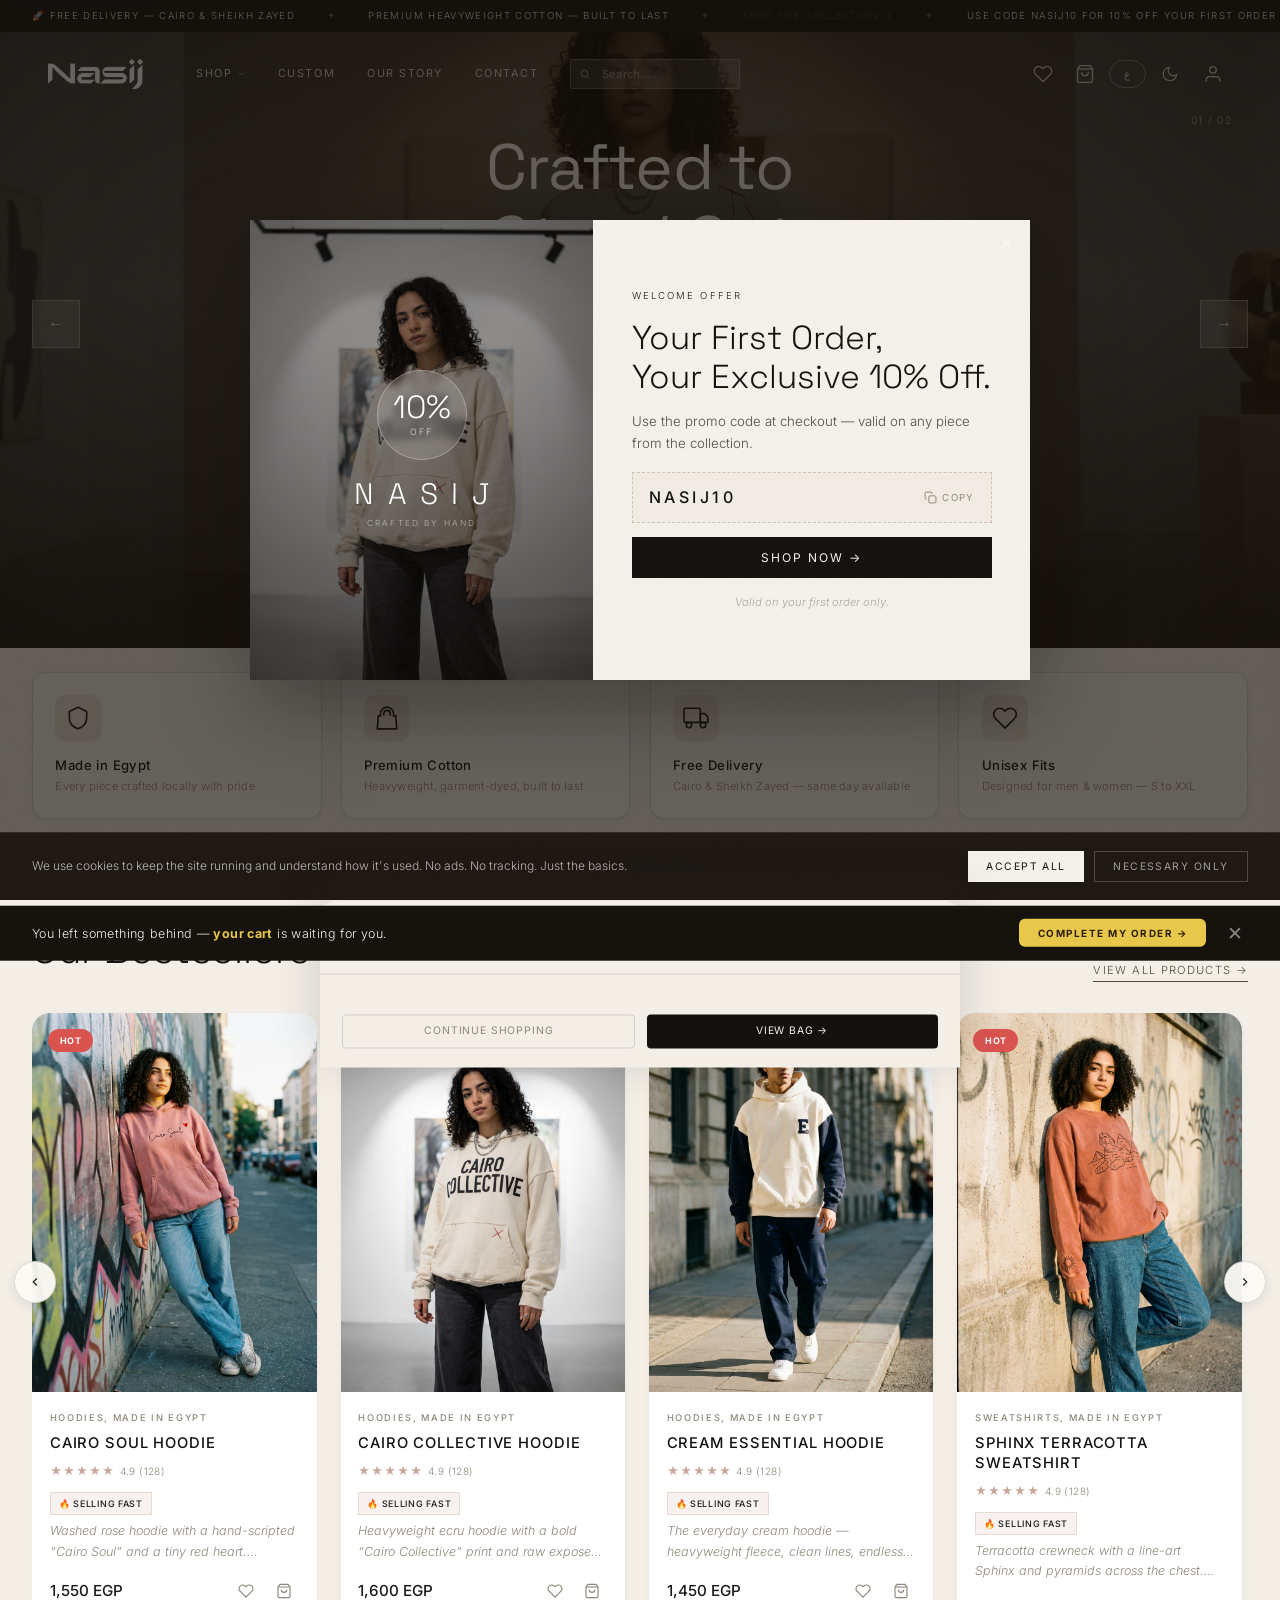
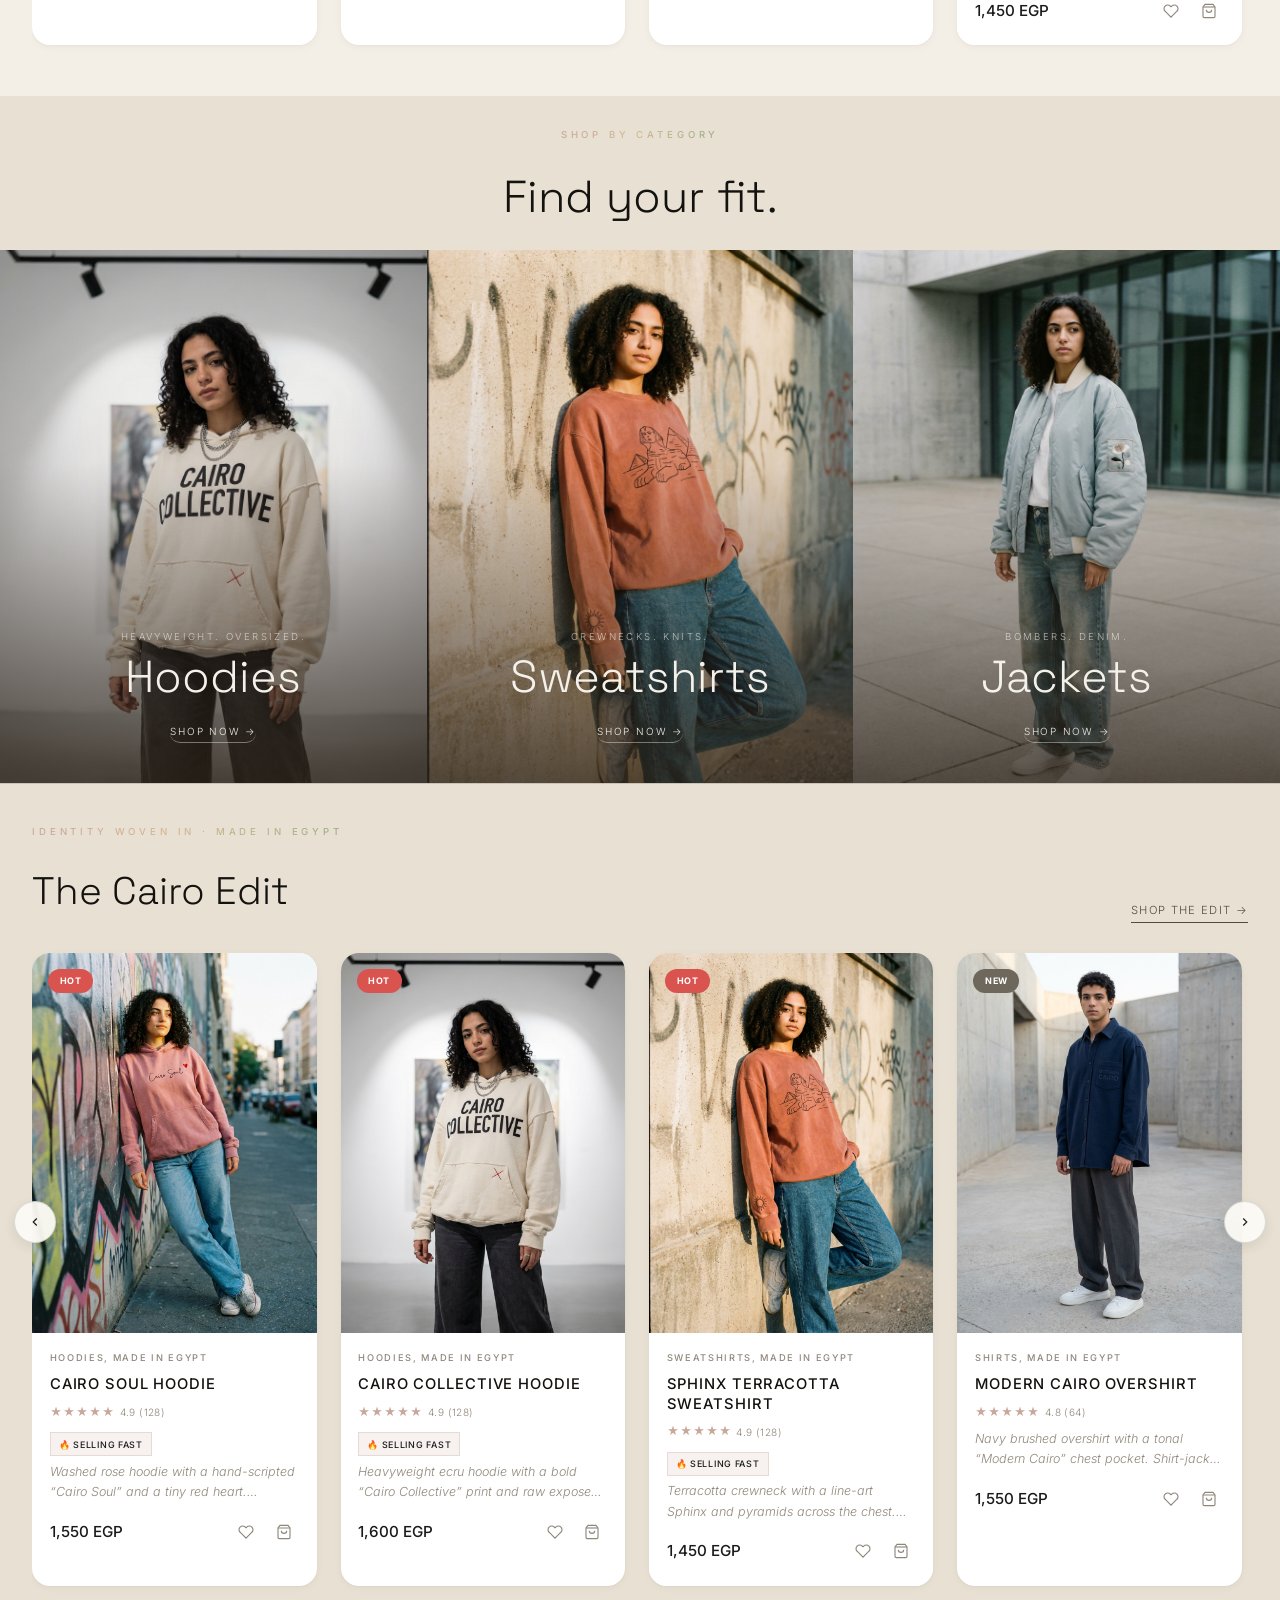
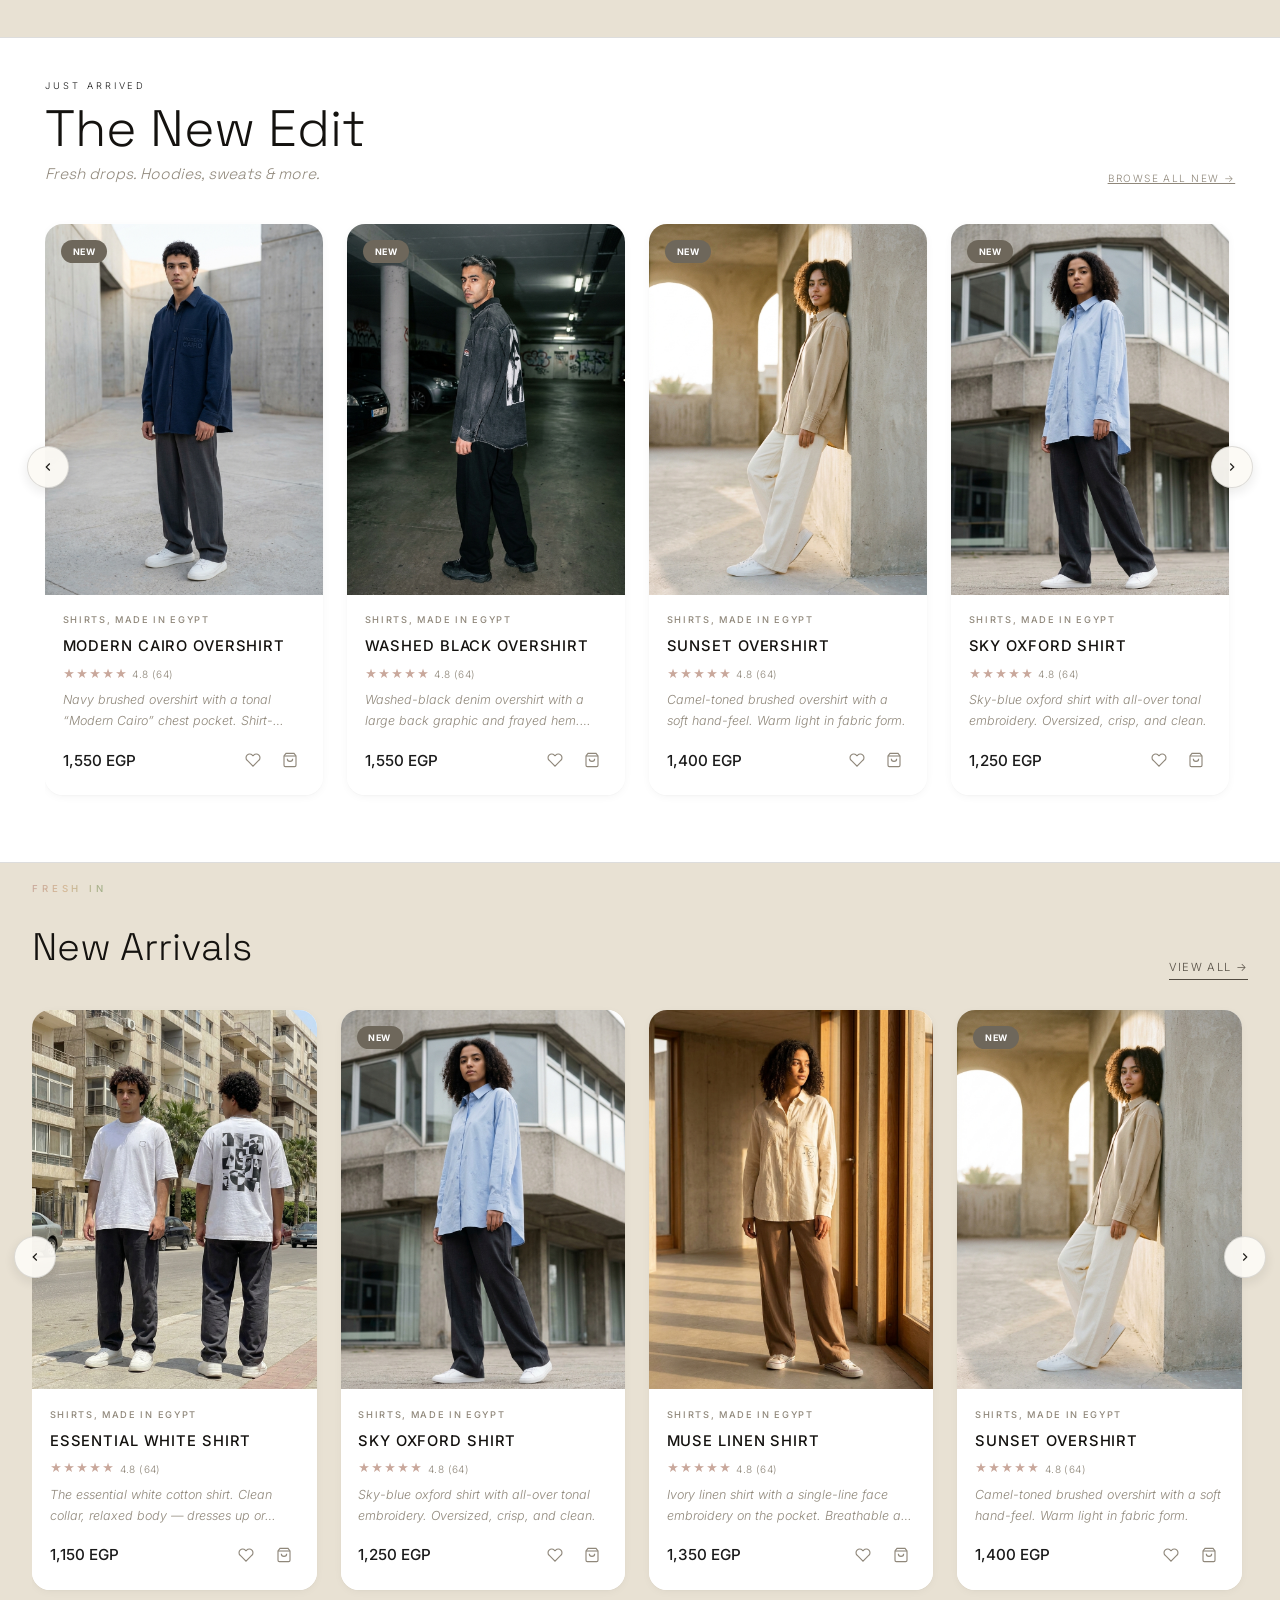
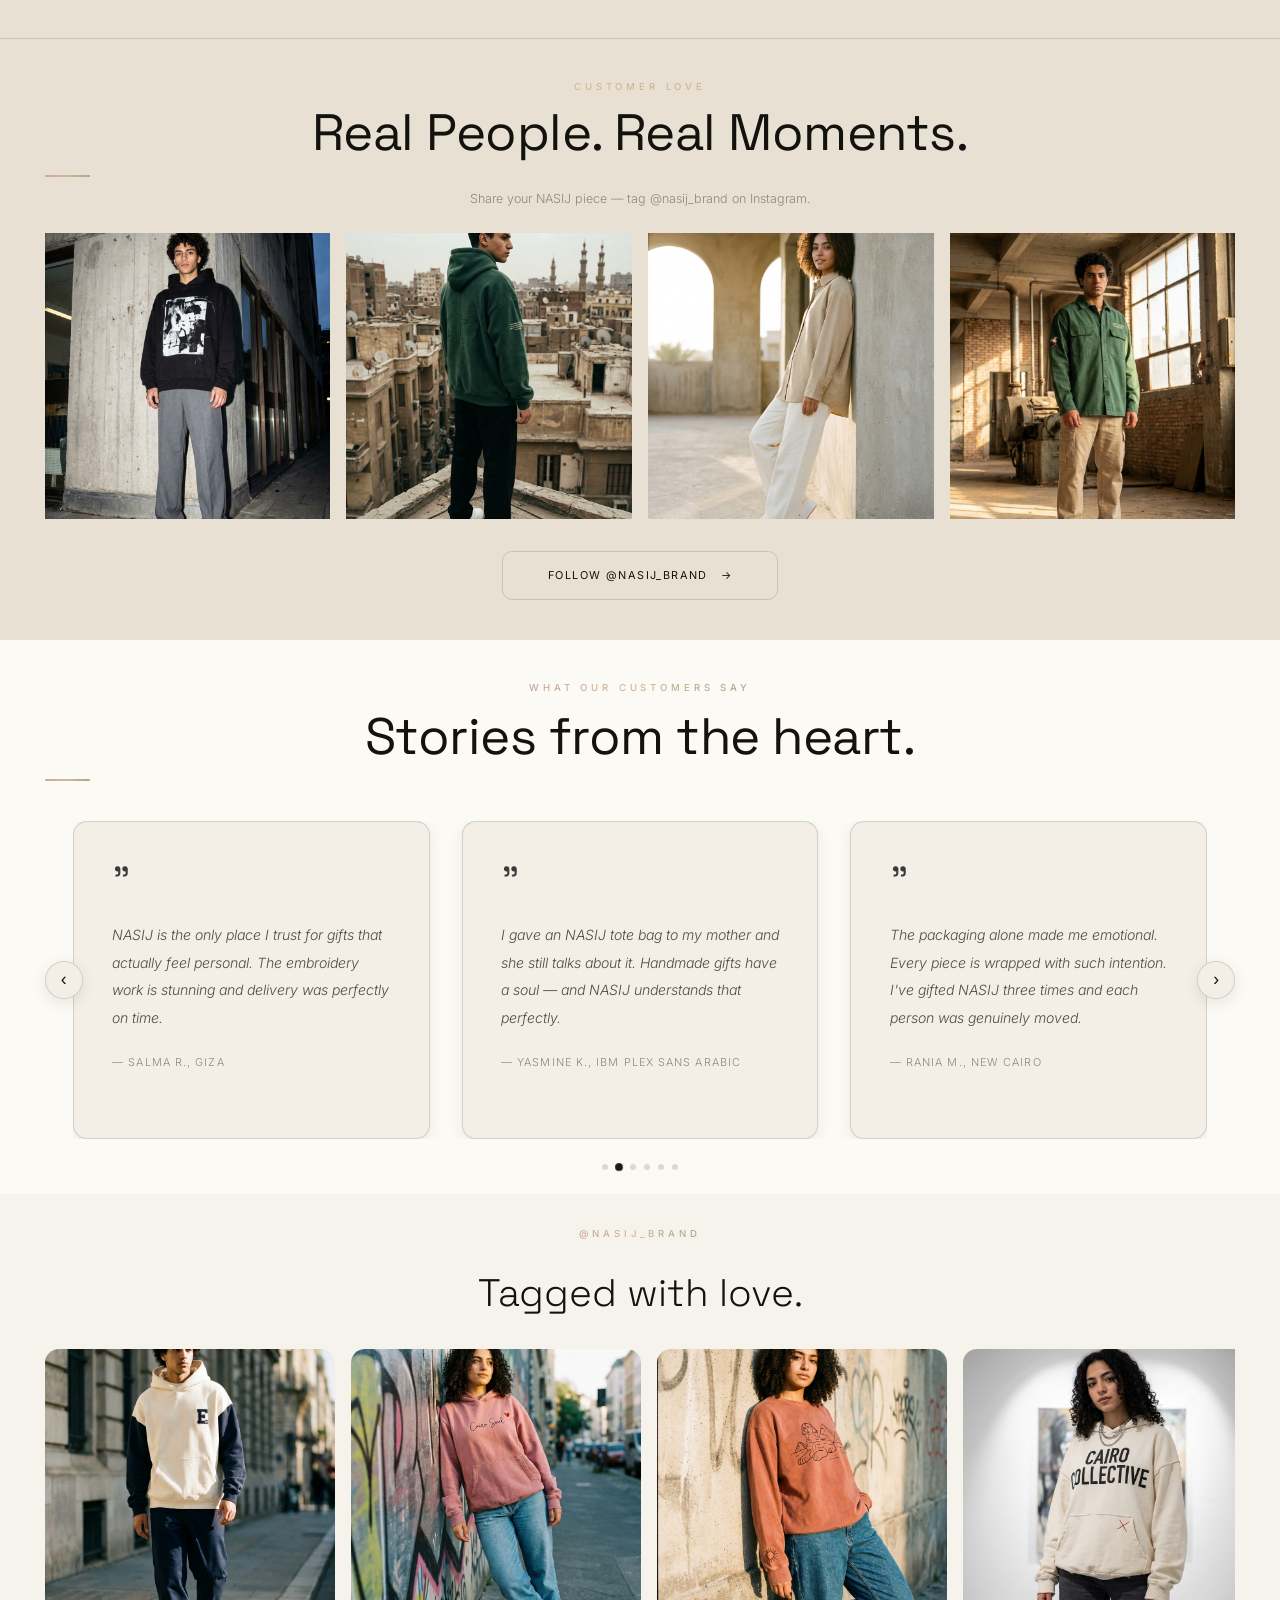
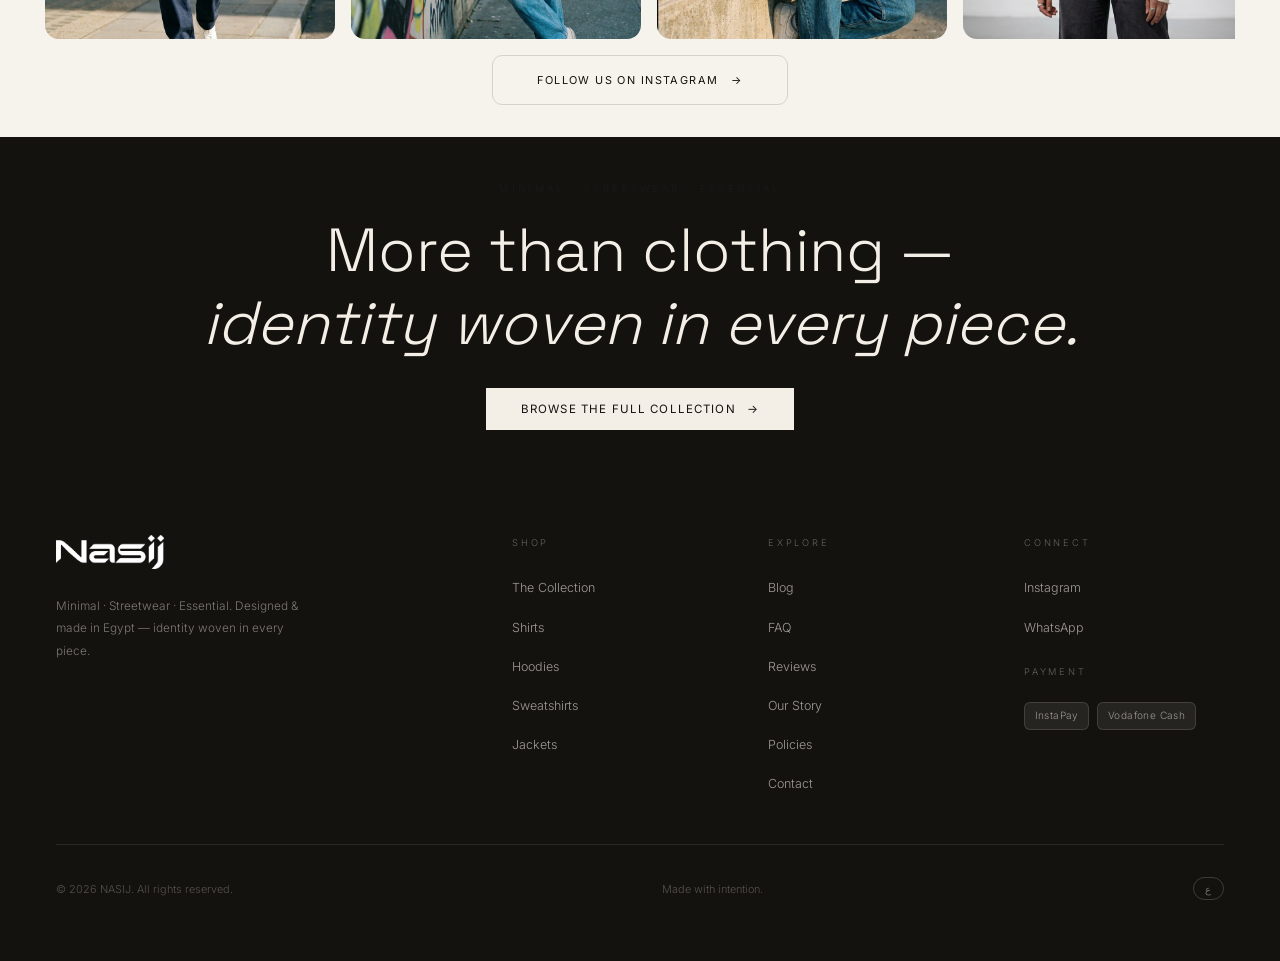
==== index.html @ 3d81c4c8 "Arabic: exhaustive full-site sweep for gender-neutral language Converts every remaining feminine-mar" ====
﻿<!DOCTYPE html>
<html lang="en" dir="ltr" id="htmlRoot">
<head>
  <meta charset="UTF-8">
  <meta name="viewport" content="width=device-width, initial-scale=1.0">
  <title>NASIJ — Egyptian Streetwear | نسيج</title>
  <meta name="description" content="NASIJ (نسيج) — minimal Egyptian streetwear. Hoodies, sweatshirts, jackets & shirts for men and women. Crafted to stand out. Made in Egypt. Identity woven in every piece.">
  <meta name="keywords" content="nasij, نسيج, egyptian streetwear, hoodies egypt, sweatshirts, streetwear egypt, cairo clothing brand, men women clothing egypt, minimal streetwear">
  <meta name="robots" content="index, follow">
  <!-- Open Graph -->
  <meta property="og:type"        content="website">
  <meta property="og:site_name"   content="NASIJ">
  <meta property="og:title"       content="NASIJ — Egyptian Streetwear | نسيج">
  <meta property="og:description" content="Minimal streetwear, woven with an Egyptian soul. Hoodies, sweatshirts & essentials — crafted to stand out. Made in Egypt.">
  <meta property="og:image"       content="https://naseej.eg/images/hero-1.png">
  <meta property="og:image:width"  content="1200">
  <meta property="og:image:height" content="630">
  <meta property="og:url"          content="https://naseej.eg/">
  <!-- Twitter Card -->
  <meta name="twitter:card"        content="summary_large_image">
  <meta name="twitter:site"        content="@nasij_brand">
  <meta name="twitter:title"       content="NASIJ — Egyptian Streetwear | نسيج">
  <meta name="twitter:description" content="Minimal streetwear, woven with an Egyptian soul. Crafted to stand out.">
  <meta name="twitter:image"       content="https://naseej.eg/images/hero-1.png">
  <!-- Favicon -->
  <link rel="icon" href="data:image/svg+xml,<svg xmlns='http://www.w3.org/2000/svg' viewBox='0 0 100 100'><rect width='100' height='100' rx='18' fill='%230E0E0D'/><text x='50' y='72' font-size='62' font-family='Arial,sans-serif' font-weight='700' fill='%23F3EFE7' text-anchor='middle'>N</text></svg>">
  <!-- PWA -->
  <link rel="manifest" href="manifest.json">
  <link rel="apple-touch-icon" href="images/hero-1.png">
  <meta name="mobile-web-app-capable" content="yes">
  <meta name="apple-mobile-web-app-capable" content="yes">
  <meta name="apple-mobile-web-app-status-bar-style" content="black-translucent">
  <meta name="apple-mobile-web-app-title" content="NASIJ">
  <!-- JSON-LD Structured Data -->
  <script type="application/ld+json">
  {
    "@context": "https://schema.org",
    "@graph": [
      {
        "@type": "Organization",
        "name": "NASIJ",
        "url": "https://naseej.eg",
        "logo": "https://naseej.eg/images/logo-en.png",
        "description": "NASIJ (نسيج) — minimal Egyptian streetwear. Hoodies, sweatshirts, jackets and shirts for men and women. Crafted to stand out.",
        "address": { "@type":"PostalAddress", "addressCountry":"EG", "addressLocality":"Cairo" },
        "contactPoint": {
          "@type":"ContactPoint",
          "contactType":"customer service",
          "telephone":"+201228748098",
          "contactOption":"TollFree",
          "availableLanguage":["Arabic","English"],
          "areaServed":"EG"
        },
        "sameAs": ["https://instagram.com/nasij_brand","https://wa.me/201228748098"]
      },
      {
        "@type": "WebSite",
        "name": "NASIJ",
        "url": "https://naseej.eg",
        "potentialAction": { "@type":"SearchAction", "target": { "@type":"EntryPoint", "urlTemplate":"https://naseej.eg/?q={search_term_string}" }, "query-input":"required name=search_term_string" }
      }
    ]
  }
  </script>
  <!-- Hreflang for bilingual SEO -->
  <link rel="alternate" hreflang="en" href="https://naseej.eg/">
  <link rel="alternate" hreflang="ar" href="https://naseej.eg/?lang=ar">
  <link rel="alternate" hreflang="x-default" href="https://naseej.eg/">

  <!-- ═══ ANALYTICS — paste your IDs to activate ═══ -->
  <!-- GA4: Replace G-XXXXXXXXXX with your Measurement ID -->
  <!-- <script async src="https://www.googletagmanager.com/gtag/js?id=G-XXXXXXXXXX"></script>
  <script>window.dataLayer=window.dataLayer||[];function gtag(){dataLayer.push(arguments);}gtag('js',new Date());gtag('config','G-XXXXXXXXXX',{send_page_view:false});</script> -->

  <!-- Microsoft Clarity: Replace XXXXXXXXXX with your Project ID -->
  <!-- <script>(function(c,l,a,r,i,t,y){c[a]=c[a]||function(){(c[a].q=c[a].q||[]).push(arguments)};t=l.createElement(r);t.async=1;t.src="https://www.clarity.ms/tag/"+i;y=l.getElementsByTagName(r)[0];y.parentNode.insertBefore(t,y);})(window,document,"clarity","script","XXXXXXXXXX");</script> -->

  <!-- Facebook Pixel: Replace 000000000000000 with your Pixel ID -->
  <!-- <script>!function(f,b,e,v,n,t,s){if(f.fbq)return;n=f.fbq=function(){n.callMethod?n.callMethod.apply(n,arguments):n.queue.push(arguments)};if(!f._fbq)f._fbq=n;n.push=n;n.loaded=!0;n.version='2.0';n.queue=[];t=b.createElement(e);t.async=!0;t.src=v;s=b.getElementsByTagName(e)[0];s.parentNode.insertBefore(t,s)}(window,document,'script','https://connect.facebook.net/en_US/fbevents.js');fbq('init','000000000000000');fbq('track','PageView');</script> -->
  <!-- ═══════════════════════════════════════════════════════════════ -->

  <!-- Preload LCP hero image (above-the-fold, first slide) -->
  <link rel="preload" as="image" href="images/hero-1.png" fetchpriority="high">
  <link rel="preconnect" href="https://fonts.googleapis.com">
  <link rel="preconnect" href="https://fonts.gstatic.com" crossorigin>
  <link rel="preload" as="style" href="https://fonts.googleapis.com/css2?family=Space+Grotesk:wght@400;500;600;700&family=Inter:wght@300;400;500;600&family=IBM+Plex+Sans+Arabic:wght@300;400;500;600;700&display=swap">
  <link href="https://fonts.googleapis.com/css2?family=Space+Grotesk:wght@400;500;600;700&family=Inter:wght@300;400;500;600&family=IBM+Plex+Sans+Arabic:wght@300;400;500;600;700&display=swap" rel="stylesheet">
  <!-- Fallback for browsers that don't support font-display:swap -->
  <noscript>
    <link href="https://fonts.googleapis.com/css2?family=Space+Grotesk:wght@400;500&family=Inter:wght@300;400&family=IBM+Plex+Sans+Arabic:wght@300;400&display=swap" rel="stylesheet">
  </noscript>
  <style>
  /* ── NASIJ brand wordmark → real logo images (lang + theme aware) ── */
  .nav-logo,.mob-nav-brand,.ft-logo,.ldr-wordmark,.auth-logo{
    text-indent:-9999px!important;overflow:hidden!important;white-space:nowrap!important;
    background-repeat:no-repeat!important;background-size:contain!important;display:inline-block!important;cursor:pointer;
  }
  /* transparent nav over the dark hero → white logo */
  .nav-logo{width:108px!important;height:30px!important;background-image:url('images/logo-en-white.png')!important;background-position:left center!important;}
  [dir=rtl] .nav-logo{background-image:url('images/logo-ar-white.png')!important;background-position:right center!important;}
  /* opaque / scrolled nav → theme-based logo */
  .nav.scrolled .nav-logo,.nav.nav-opaque .nav-logo{background-image:url('images/logo-en.png')!important;}
  [dir=rtl] .nav.scrolled .nav-logo,[dir=rtl] .nav.nav-opaque .nav-logo{background-image:url('images/logo-ar.png')!important;}
  [data-theme=dark] .nav.scrolled .nav-logo,[data-theme=dark] .nav.nav-opaque .nav-logo{background-image:url('images/logo-en-white.png')!important;}
  [data-theme=dark][dir=rtl] .nav.scrolled .nav-logo,[data-theme=dark][dir=rtl] .nav.nav-opaque .nav-logo{background-image:url('images/logo-ar-white.png')!important;}
  .mob-nav-brand{width:96px!important;height:26px!important;background-image:url('images/logo-en.png')!important;background-position:left center!important;}
  [dir=rtl] .mob-nav-brand{background-image:url('images/logo-ar.png')!important;background-position:right center!important;}
  [data-theme=dark] .mob-nav-brand{background-image:url('images/logo-en-white.png')!important;}
  [data-theme=dark][dir=rtl] .mob-nav-brand{background-image:url('images/logo-ar-white.png')!important;}
  /* footer sits on a dark ground → always the white logo */
  .ft-logo{width:132px!important;height:34px!important;background-image:url('images/logo-en-white.png')!important;background-position:left center!important;margin-bottom:1.1rem!important;letter-spacing:normal!important;}
  [dir=rtl] .ft-logo{background-image:url('images/logo-ar-white.png')!important;background-position:right center!important;}
  /* loader sits on a dark ground (#16130F) in every theme → always the white logo */
  .ldr-wordmark{width:190px!important;height:48px!important;background-image:url('images/logo-en-white.png')!important;background-position:center!important;margin:0 auto!important;}
  [dir=rtl] .ldr-wordmark{background-image:url('images/logo-ar-white.png')!important;}
  .auth-logo{width:156px!important;height:40px!important;background-image:url('images/logo-en.png')!important;background-position:center!important;margin:0 auto 1.3rem!important;}
  [dir=rtl] .auth-logo{background-image:url('images/logo-ar.png')!important;}
  [data-theme=dark] .auth-logo{background-image:url('images/logo-en-white.png')!important;}
  /* ── SIZE SELECTOR ── */
  .pd-size-block{margin:1.2rem 0 .2rem;}
  .pd-size-head{display:flex;align-items:center;justify-content:space-between;margin-bottom:.6rem;}
  .pd-size-lbl{font-family:var(--fb);font-size:.64rem;letter-spacing:.18em;text-transform:uppercase;color:var(--ink-m);}
  .pd-size-guide{font-size:.62rem;letter-spacing:.04em;color:var(--ink-s);text-decoration:underline;cursor:pointer;}
  .pd-size-guide:hover{color:var(--ink);}
  .pd-size-row{display:flex;flex-wrap:wrap;gap:.5rem;}
  .pd-size-pill{min-width:44px;padding:.6rem .5rem;font-family:var(--fb);font-size:.8rem;font-weight:500;letter-spacing:.05em;
    background:transparent;color:var(--ink);border:1px solid var(--border);border-radius:2px;cursor:pointer;transition:all .18s;}
  .pd-size-pill:hover{border-color:var(--ink);}
  .pd-size-pill.active{background:var(--ink);color:var(--cream);border-color:var(--ink);}
  [data-theme=dark] .pd-size-pill.active{background:var(--ink);color:var(--bg);}
  .c-item-size{font-size:.72rem;color:var(--ink-m);margin:.15rem 0 .35rem;display:flex;align-items:center;gap:.4rem;}
  .c-item-meta{font-size:.72rem;color:var(--ink-m);margin:.1rem 0;}
  .c-item-meta b{color:var(--ink);font-weight:600;}
  .c-size-sel{font-family:var(--fb);font-size:.72rem;padding:.15rem 1.3rem .15rem .4rem;border:1px solid var(--border);border-radius:2px;background:var(--bg-elev);color:var(--ink);cursor:pointer;}
  </style>

  <style>
    /* ── LOADING SCREEN ─────────────────────────────────────────── */
    #axia-loader {
      position: fixed; inset: 0; z-index: 99999;
      background: #16130F;
      display: flex; flex-direction: column;
      align-items: center; justify-content: center;
      gap: 2rem;
      transition: opacity .55s ease, visibility .55s ease;
    }
    #axia-loader.fade-out { opacity: 0; visibility: hidden; }
    .ldr-wordmark {
      font-family: 'Space Grotesk', 'Times New Roman', serif;
      font-size: clamp(2.8rem, 8vw, 5rem);
      font-weight: 300; letter-spacing: .55em;
      color: #F4F1EA; text-indent: .55em;
      opacity: 0; transform: translateY(12px);
      animation: ldrFadeUp .7s ease .1s forwards;
    }
    .ldr-tagline {
      font-family: 'Inter', 'Helvetica Neue', sans-serif;
      font-size: clamp(.6rem, 1.4vw, .72rem);
      letter-spacing: .28em; text-transform: uppercase;
      color: rgba(250,247,242,.32);
      opacity: 0;
      animation: ldrFadeUp .7s ease .5s forwards;
    }
    .ldr-bar-wrap {
      width: min(200px, 44vw); height: 1px;
      background: rgba(250,247,242,.1);
      overflow: hidden;
      opacity: 0;
      animation: ldrFadeUp .5s ease .65s forwards;
    }
    .ldr-bar {
      height: 100%; width: 0%;
      background: linear-gradient(to right, #C9A89C, #9CAF88);
      animation: ldrFill 1.4s cubic-bezier(.4,0,.2,1) .75s forwards;
    }
    .ldr-chic {
      font-family: 'Space Grotesk', 'Times New Roman', serif;
      font-size: clamp(.9rem, 2vw, 1.1rem);
      font-weight: 300;
      font-style: italic;
      letter-spacing: .06em;
      color: rgba(250,247,242,.5);
      opacity: 0;
      margin-top: .4rem;
      animation: ldrFadeUp .9s ease 1.6s forwards;
    }
    @keyframes ldrFadeUp {
      to { opacity: 1; transform: none; }
    }
    @keyframes ldrFill {
      to { width: 100%; }
    }

    :root {
      --cream:    #F3EFE7;
      --beige:    #E8E1D3;
      --beige-d:  #D8CEBB;
      --sage:     #6E675B;
      --sage-l:   #9A9184;
      --rose:     #1A1A1A;
      --rose-l:   #3A3A3A;
      --ink:      #14120F;
      --ink-m:    #524B41;
      --ink-s:    #8F877A;
      --border:   rgba(20,18,15,0.14);
      /* Surface-level tokens (theme-aware) */
      --bg:           #F6F3EC;   /* page background */
      --bg-elev:      #FCFAF5;   /* elevated surfaces (card body, drawers, modals) */
      --bg-soft:      #ECE6DB;   /* card image background */
      --text:         #14120F;
      --text-soft:    #524B41;
      --text-muted:   #8F877A;
      --line:         rgba(20,18,15,0.14);
      --fh: 'Space Grotesk', sans-serif;
      --fb: 'Inter', sans-serif;
      --tr: all 0.4s cubic-bezier(0.25, 0.46, 0.45, 0.94);
    }
    [dir="rtl"] { --fh:'IBM Plex Sans Arabic',sans-serif; --fb:'IBM Plex Sans Arabic',sans-serif; }

    /* ─── DARK THEME ─── */
    [data-theme="dark"] {
      --cream:    #0D0D0C;
      --beige:    #1A1917;
      --beige-d:  #262420;
      --sage:     #B7AE9E;
      --sage-l:   #C9C1B2;
      --rose:     #EDE6D6;
      --rose-l:   #D8CFBD;
      --ink:      #F3EFE7;
      --ink-m:    #CFC7B8;
      --ink-s:    #8F877A;
      --border:   rgba(240,235,220,0.16);
      --bg:           #0D0D0C;
      --bg-elev:      #171613;
      --bg-soft:      #201E1A;
      --text:         #F3EFE7;
      --text-soft:    #C9C1B2;
      --text-muted:   #8F877A;
      --line:         rgba(240,235,220,0.16);
    }
    [data-theme="dark"] body { background: var(--bg); color: var(--text); }
    [data-theme="dark"] .full-body { background: var(--bg-elev) !important; }
    [data-theme="dark"] .full-card { background: var(--bg-elev) !important; }
    [data-theme="dark"] .full-img  { background: var(--bg-soft); }
    [data-theme="dark"] .drawer-panel,
    [data-theme="dark"] .am-card { background: var(--bg-elev); color: var(--text); }
    [data-theme="dark"] .mob-nav { background: var(--bg); }
    [data-theme="dark"] .review-card { background: var(--bg-elev); border-color: var(--line); }
    [data-theme="dark"] .nav.scrolled, [data-theme="dark"] .nav.nav-opaque {
      background: rgba(20,17,13,.92);
    }
    [data-theme="dark"] .pc-act-btn.outline { background: var(--bg-elev); color: var(--text); }
    [data-theme="dark"] .pc-badge.sale { background:#F4F1EA;color:#0E0E0D; }
    [data-theme="dark"] .nav-search-pop { background:var(--bg-elev); border-color:var(--line); color:var(--text); }
    [data-theme="dark"] .pc-act-btn { background: #F4EFE6; color: #0E0E0D; }
    [data-theme="dark"] .pc-act-btn:hover { background: var(--rose); color:#0E0E0D; }
    [data-theme="dark"] .new-arr-sec { background: var(--bg-soft); }
    [data-theme="dark"] .gift-cats-sec { background: var(--bg-soft); }
    [data-theme="dark"] .feat-bg-image { filter: brightness(.78); }
    [data-theme="dark"] body::after { opacity: .04; }
    /* ── DARK MODE: Transparent nav keeps white text (dark hero beneath) ── */
    [data-theme="dark"] .nav:not(.scrolled):not(.nav-opaque) .nav-logo { color: rgba(250,247,242,.96) !important; }
    [data-theme="dark"] .nav:not(.scrolled):not(.nav-opaque) .nav-icon  { color: rgba(250,247,242,.82) !important; }
    [data-theme="dark"] .nav:not(.scrolled):not(.nav-opaque) .hamburger span { background: rgba(250,247,242,.9) !important; }
    [data-theme="dark"] .nav:not(.scrolled):not(.nav-opaque) .lang-btn  { color: rgba(250,247,242,.72) !important; border-color: rgba(250,247,242,.22) !important; }
    /* Hero arrows always visible */
    [data-theme="dark"] .hero-arr { color: rgba(250,247,242,.88) !important; }
    /* ── DARK MODE: Footer always dark ── */
    [data-theme="dark"] footer {
      background: #0A0806 !important;
      color: rgba(250,247,242,.75);
    }
    [data-theme="dark"] footer .ft-logo { color: #F4F1EA; }
    [data-theme="dark"] footer .ft-tag { color: rgba(250,247,242,.45); }
    [data-theme="dark"] footer .ft-col-t { color: rgba(250,247,242,.3); }
    [data-theme="dark"] footer .ft-links a { color: rgba(250,247,242,.55); }
    [data-theme="dark"] footer .ft-links a:hover { color: var(--rose); }
    [data-theme="dark"] footer .ft-bottom { color: rgba(250,247,242,.25); border-color: rgba(250,247,242,.08); }
    [data-theme="dark"] footer .pay-b { background: rgba(250,247,242,.07); border-color: rgba(250,247,242,.12); color: rgba(250,247,242,.5); }
    /* ── DARK MODE: Newsletter section ── */
    [data-theme="dark"] .testi-sec { background: var(--bg-elev); }
    [data-theme="dark"] .testi-card { background: var(--bg-soft); border-color: var(--line); }
    [data-theme="dark"] .testi-text { color: var(--text-soft); }
    [data-theme="dark"] .testi-author { color: var(--text-muted); }
    [data-theme="dark"] .seasonal-sec::before { background: rgba(10,8,6,.78); }
    [data-theme="dark"] .insta-sec { background: var(--bg); }
    /* Theme transition */
    body, .full-body, .drawer-panel, .am-card, .nav, .mob-nav, .review-card,
    .pc-act-btn, .full-img, .nav-search-pop, .new-arr-sec, .gift-cats-sec,
    .trust-bar, .trust-item, footer, .testi-sec, .testi-card, .insta-sec,
    .newsletter-sec, .feat-sec, .nav-dropdown, .acc-profile-card,
    .acc-nav, .acc-form-section, .order-card, .acc-stat-card,
    .cfgr-topnav, .cfgr-panel, .cfgr-opt-card, .cfgr-field input,
    .cfgr-field select, .cfgr-field textarea,
    .nl-popup, .nl-popup-body {
      transition: background-color .35s ease, color .35s ease, border-color .35s ease;
    }

    *,*::before,*::after { margin:0;padding:0;box-sizing:border-box; }
    /* scroll-behavior is set explicitly on elements that need it, not globally */

    body {
      background: var(--cream);
      color: var(--ink);
      font-family: var(--fb);
      font-weight: 300;
      line-height: 1.7;
      overflow-x: hidden;
    }

    /* ─── A11Y: focus rings + skip link ─── */
    *:focus { outline: none; }
    *:focus-visible {
      outline: 2px solid var(--rose);
      outline-offset: 3px;
      border-radius: 2px;
    }
    button:focus-visible, a:focus-visible {
      outline-offset: 4px;
    }
    /* Keyboard-accessible interactive elements without native href */
    a:not([href]) { cursor: pointer; }
    a:not([href]):focus-visible { outline: 2px solid var(--rose); outline-offset: 3px; border-radius: 2px; }
    .full-card:focus-visible { outline: 2px solid var(--rose); outline-offset: 2px; }
    .skip-link {
      position: fixed; top: -40px; left: 1rem; z-index: 10000;
      background: var(--ink); color: var(--cream);
      padding: .6rem 1rem; font-size: .82rem;
      text-decoration: none; letter-spacing: .05em;
      transition: top .25s;
    }
    .skip-link:focus { top: 1rem; }
    [dir="rtl"] .skip-link { left: auto; right: 1rem; }

    /* ─── SEARCH ─── */
    .search-ov {
      position: fixed; inset: 0; z-index: 2600;
      background: rgba(18,13,9,.72);
      backdrop-filter: blur(14px); -webkit-backdrop-filter: blur(14px);
      opacity: 0; pointer-events: none;
      transition: opacity .3s;
      display: flex; flex-direction: column; align-items: center;
      padding-top: 8rem;
    }
    .search-ov.open { opacity: 1; pointer-events: auto; }
    .search-x {
      position: absolute; top: 1.5rem; right: 1.8rem;
      background: none; border: none; color: var(--cream);
      cursor: pointer; padding: .4rem;
    }
    [dir="rtl"] .search-x { right: auto; left: 1.8rem; }
    .search-box {
      width: min(620px, 92%);
      border-bottom: 1px solid rgba(250,247,242,.4);
      display: flex; align-items: center; gap: 1rem;
      padding-bottom: 1rem;
      position: relative;
    }
    .search-input {
      flex: 1; background: none; border: none; outline: none;
      color: var(--cream);
      font-family: var(--fh); font-size: clamp(1.4rem, 3.5vw, 2.2rem);
      font-weight: 300;
      padding-right: 2.4rem;
    }
    [dir="rtl"] .search-input { padding-right:0;padding-left:2.4rem; }
    .search-input::placeholder { color: rgba(250,247,242,.45); }
    .search-box-icon {
      position:absolute;right:0;top:50%;
      transform:translateY(-50%) translateY(-.5rem);
      color: rgba(250,247,242,.55);pointer-events:none;
    }
    [dir="rtl"] .search-box-icon { right:auto;left:0; }
    .search-results {
      width: min(620px, 92%); margin-top: 2rem;
      max-height: 60vh; overflow-y: auto;
    }
    .search-item {
      display: grid; grid-template-columns: 56px 1fr auto;
      gap: 1rem; align-items: center;
      padding: .9rem .4rem; cursor: pointer;
      border-bottom: 1px solid rgba(250,247,242,.12);
      color: var(--cream); transition: background .2s;
    }
    .search-item:hover { background: rgba(250,247,242,.06); }
    .search-item img { width: 56px; height: 56px; object-fit: cover; display: block; }
    .search-item-name { font-family: var(--fh); font-size: 1.05rem; font-weight: 400; }
    .search-item-cat { font-size: .65rem; letter-spacing: .15em; text-transform: uppercase; color: rgba(250,247,242,.55); }
    .search-item-price { font-size: .85rem; color: rgba(250,247,242,.85); }
    .search-empty { color: rgba(250,247,242,.55); font-size: .9rem; text-align: center; margin-top: 2rem; }

    /* ─── SKELETON LOADERS ─── */
    @keyframes sk-shimmer {
      0% { background-position: -400px 0; }
      100% { background-position: 400px 0; }
    }
    .sk {
      background: linear-gradient(90deg, var(--beige) 0%, #f3eadd 50%, var(--beige) 100%);
      background-size: 800px 100%;
      animation: sk-shimmer 1.4s linear infinite;
    }
    .sk-card { display: block; }
    .sk-img { width: 100%; aspect-ratio: 3/4; }
    .sk-line { height: .8rem; margin-top: .8rem; }
    .sk-line.short { width: 60%; }
    .sk-line.tiny { width: 40%; height: .65rem; }

    /* grain */
    body::after {
      content:'';
      position:fixed;inset:0;
      pointer-events:none;z-index:9999;
      opacity:.022;
      background-image:url("data:image/svg+xml,%3Csvg xmlns='http://www.w3.org/2000/svg' width='300' height='300'%3E%3Cfilter id='n'%3E%3CfeTurbulence type='fractalNoise' baseFrequency='.75' numOctaves='4' stitchTiles='stitch'/%3E%3C/filter%3E%3Crect width='300' height='300' filter='url(%23n)'/%3E%3C/svg%3E");
      background-size:200px 200px;
    }

    /* ─── NAV ─── */
    .nav {
      position:fixed;top:0;left:0;right:0;z-index:800;
      display:flex;align-items:center;
      padding:1.4rem 3rem;
      transition:background .35s ease,padding .35s ease,border-color .35s ease;
      background:transparent;
    }
    .nav.scrolled, .nav.nav-opaque {
      background:rgba(250,247,242,.96);
      backdrop-filter:blur(16px);
      -webkit-backdrop-filter:blur(16px);
      border-bottom:1px solid var(--border);
      padding:.9rem 3rem;
    }
    /* Left side — logo + links together */
    .nav-left { display:flex;align-items:center;gap:2.5rem; }
    .nav-logo {
      font-family:'Space Grotesk',serif;font-size:1.75rem;font-weight:500;
      letter-spacing:.28em;color:rgba(250,247,242,.96);cursor:pointer;transition:color .35s;
      white-space:nowrap;text-decoration:none;flex-shrink:0;
    }
    .nav.scrolled .nav-logo, .nav.nav-opaque .nav-logo { color:var(--ink); }
    [dir="rtl"] .nav-logo { letter-spacing:.06em; }

    .nav-links { display:flex;align-items:center;gap:2rem;list-style:none; }
    .nav-links li { display:flex;align-items:center; }
    .nav-links a {
      text-decoration:none;color:rgba(250,247,242,.82);
      font-size:.68rem;font-weight:400;letter-spacing:.14em;text-transform:uppercase;
      cursor:pointer;position:relative;transition:color .25s;
      display:inline-flex;align-items:center;gap:.3rem;vertical-align:middle;
    }
    .nav-links a::after {
      content:'';position:absolute;bottom:-3px;left:0;
      width:0;height:1px;background:var(--rose);transition:width .3s ease;
    }
    .nav-links a:hover::after,.nav-links a.active::after { width:100%; }
    .nav-links a:hover,.nav-links a.active { color:rgba(250,247,242,1); }
    /* scrolled / opaque: dark links */
    .nav.scrolled .nav-links a, .nav.nav-opaque .nav-links a { color:var(--ink-m); }
    .nav.scrolled .nav-links a:hover, .nav.scrolled .nav-links a.active,
    .nav.nav-opaque .nav-links a:hover, .nav.nav-opaque .nav-links a.active { color:var(--ink); }

    .lang-btn {
      background:none;border:1px solid rgba(250,247,242,.35);
      color:rgba(250,247,242,.8);font-size:.7rem;letter-spacing:.1em;
      padding:.38rem .85rem;cursor:pointer;transition:var(--tr);
      font-family:var(--fb);
    }
    .lang-btn:hover { background:rgba(250,247,242,.15);color:var(--cream); }
    .nav.scrolled .lang-btn, .nav.nav-opaque .lang-btn { border-color:var(--border);color:var(--ink-m); }
    .nav.scrolled .lang-btn:hover, .nav.nav-opaque .lang-btn:hover { background:var(--beige);color:var(--ink); }
    /* Footer lang toggle */
    .ft-lang-btn { font-size:.62rem;padding:.28rem .7rem;border:1px solid rgba(250,247,242,.18);color:rgba(250,247,242,.4);background:transparent;cursor:pointer;font-family:var(--fb);letter-spacing:.1em;transition:all .2s; }
    .ft-lang-btn:hover { color:rgba(250,247,242,.75);border-color:rgba(250,247,242,.35); }
    /* Nav logout label */
    .nav-logout { gap:.3rem; }
    .nav-logout-lbl { font-family:var(--fb);font-size:.6rem;letter-spacing:.06em;color:inherit;opacity:.75;white-space:nowrap; }
    .nav-logout:hover .nav-logout-lbl { opacity:1; }
    .nav.scrolled .nav-logout-lbl, .nav.nav-opaque .nav-logout-lbl { color:var(--ink-s); }

    /* Theme toggle icons */
    .theme-toggle .th-sun, .theme-toggle .th-moon {
      width:18px;height:18px;transition:opacity .25s,transform .35s;
    }
    .theme-toggle .th-sun  { display:none; }
    .theme-toggle .th-moon { display:block; }
    [data-theme="dark"] .theme-toggle .th-sun  { display:block; }
    [data-theme="dark"] .theme-toggle .th-moon { display:none; }

    /* ─── NAV SEARCH (always-visible pill) ─── */
    .nav-search-li { position:relative; }
    .nav-search-wrap {
      position:relative;display:flex;align-items:center;
      gap:.4rem;background:none;border:none;padding:0;
    }
    /* Search icon inside the input */
    .nav-search-ico {
      position:absolute;left:.55rem;top:50%;transform:translateY(-50%);
      pointer-events:none;display:flex;align-items:center;
      color:rgba(250,247,242,.55);transition:color .2s;z-index:1;
    }
    .nav.scrolled .nav-search-ico,
    .nav.nav-opaque .nav-search-ico { color:var(--ink-s); }
    /* Always-visible input */
    .nav-search-pop {
      width:170px;height:30px;
      background:rgba(250,247,242,.12);
      border:1px solid rgba(250,247,242,.22);
      border-radius:2px;
      padding:0 .7rem 0 1.9rem;
      font-size:.7rem;font-family:var(--fb);color:var(--cream);
      outline:none;letter-spacing:.03em;
      transition:width .3s ease, background .2s, border-color .2s;
    }
    .nav-search-pop:focus {
      width:210px;
      background:rgba(250,247,242,.18);
      border-color:rgba(250,247,242,.45);
    }
    .nav-search-pop::placeholder { color:rgba(250,247,242,.45); }
    /* Opaque nav (non-home pages) */
    .nav.scrolled .nav-search-pop,
    .nav.nav-opaque .nav-search-pop {
      background:var(--bg-soft);
      border-color:var(--border);
      color:var(--ink);
    }
    .nav.scrolled .nav-search-pop::placeholder,
    .nav.nav-opaque .nav-search-pop::placeholder { color:var(--ink-s); }
    .nav.scrolled .nav-search-pop:focus,
    .nav.nav-opaque .nav-search-pop:focus { border-color:var(--rose-l);background:var(--bg-elev); }
    [dir="rtl"] .nav-search-pop { padding:0 1.9rem 0 .7rem; }
    [dir="rtl"] .nav-search-ico { left:auto;right:.55rem; }
    .nav-search-mob { display:none; }
    @media (max-width:768px) {
      .nav-search-li { display:none; }
    }

    .hamburger {
      display:none;flex-direction:column;gap:5px;cursor:pointer;padding:4px;
      background:none;border:none;-webkit-appearance:none;appearance:none;align-items:center;justify-content:center;
    }
    .hamburger span { display:block;width:24px;height:1px;background:var(--cream);transition:var(--tr); }
    .nav.scrolled .hamburger span, .nav.nav-opaque .hamburger span { background:var(--ink); }

    /* Mobile-only account profile menu — hidden on desktop */
    .mob-acc-menu { display:none; }
    .mob-acc-back-btn { display:none; }

    .mob-nav {
      display:none;position:fixed;inset:0;background:var(--cream);z-index:860;
      flex-direction:column;padding:5.5rem 2rem 2rem;
      opacity:0;pointer-events:none;transition:opacity .35s ease;
      overflow-y:auto;
    }
    .mob-nav.open { opacity:1;pointer-events:all; }
    .mob-x {
      position:absolute;top:1.2rem;right:1.2rem;
      width:2.8rem;height:2.8rem;background:var(--beige);border:none;cursor:pointer;
      color:var(--ink);display:flex;align-items:center;justify-content:center;
      border-radius:50%;transition:opacity .2s;
      -webkit-tap-highlight-color:transparent;
      touch-action:manipulation;
      z-index:2;
    }
    .mob-x:hover { opacity:.75; }
    [dir="rtl"] .mob-x { right:auto;left:1.2rem; }
    body.mob-open { overflow:hidden; }
    .mob-sec { border-bottom:1px solid var(--border); padding:1.2rem 0; }
    .mob-sec:last-of-type { border-bottom:none; }
    .mob-sec-t {
      font-size:.58rem;letter-spacing:.24em;text-transform:uppercase;
      color:var(--ink-s);margin-bottom:.8rem;display:block;
    }
    .mob-primary a {
      font-family:var(--fh);font-size:1.6rem;font-weight:300;
      color:var(--ink);text-decoration:none;cursor:pointer;
      display:block;padding:.5rem 0;letter-spacing:.02em;
    }
    .mob-grid {
      display:grid;grid-template-columns:1fr 1fr;gap:.6rem 1.2rem;
    }
    .mob-grid a {
      font-size:.85rem;color:var(--ink-m);text-decoration:none;
      padding:.45rem 0;cursor:pointer;font-weight:400;
      display:flex;align-items:center;gap:.5rem;
    }
    .mob-grid a:hover { color:var(--rose); }
    .mob-foot {
      margin-top:auto;padding-top:1.5rem;
      display:flex;align-items:center;justify-content:space-between;gap:1rem;
    }
    .mob-foot .lang-btn { font-size:.78rem;padding:.5rem 1.2rem; }
    .mob-toggles { display:flex;align-items:center;gap:.55rem; }
    .mob-theme-toggle { display:flex;align-items:center;justify-content:center;padding:.45rem .9rem; }
    .mob-theme-toggle svg { width:17px;height:17px; }
    .mob-foot-social { display:flex;gap:.8rem; }
    .mob-foot-social a {
      width:2.2rem;height:2.2rem;border:1px solid var(--border);
      display:flex;align-items:center;justify-content:center;
      color:var(--ink-m);transition:all .2s;border-radius:50%;
    }
    .mob-foot-social a:hover { background:var(--ink);color:var(--cream);border-color:var(--ink); }

    /* ─── PAGES ─── */
    .page { display:none; }
    .page.active { display:block; }

    /* ─── HERO ─── */
    .hero {
      min-height:100vh;display:flex;flex-direction:column;
      align-items:center;justify-content:center;
      text-align:center;padding:8rem 2rem 5rem;
      position:relative;overflow:hidden;
      background:linear-gradient(150deg,var(--cream) 0%,#F3EDE3 45%,var(--beige) 100%);
    }
    .hero-blob {
      position:absolute;border-radius:50%;pointer-events:none;
    }
    .hero-blob:nth-child(1){
      width:680px;height:680px;top:-220px;right:-120px;
      background:radial-gradient(circle,rgba(201,168,156,.14) 0%,transparent 70%);
    }
    .hero-blob:nth-child(2){
      width:520px;height:520px;bottom:-160px;left:-80px;
      background:radial-gradient(circle,rgba(156,175,136,.12) 0%,transparent 70%);
    }
    .hero-eyebrow {
      font-size:.62rem;letter-spacing:.4em;text-transform:uppercase;
      color:rgba(250,247,242,.72);margin-bottom:2rem;
      animation:fadeUp 1s ease both .2s;
    }
    /* Hero text always white regardless of theme */
    .hero-h1, .hero-eyebrow { color:#F4F1EA !important; }
    .hero-sub { color:rgba(250,247,242,.78) !important; }
    .hero .btn-light { color:#F4F1EA !important; border-color:rgba(250,247,242,.4) !important; }
    .hero-h1 {
      font-family:var(--fh);font-size:clamp(2.2rem,5vw,4.2rem);
      font-weight:300;line-height:1.12;color:#F4F1EA;
      margin-bottom:1.4rem;
      animation:fadeUp 1s ease both .4s;max-width:720px;
    }
    .hero-h1 em { font-style:italic;color:#F4F1EA !important; }
    .hero-sub {
      font-size:.86rem;color:rgba(250,247,242,.78);max-width:420px;line-height:1.9;
      margin-bottom:2.4rem;font-weight:300;
      animation:fadeUp 1s ease both .6s;
    }
    .btn-dark {
      display:inline-flex;align-items:center;gap:.8rem;
      background:var(--ink);color:var(--cream);
      font-size:.68rem;letter-spacing:.2em;text-transform:uppercase;
      padding:1rem 2.8rem;cursor:pointer;border:none;
      transition:var(--tr);text-decoration:none;font-family:var(--fb);
    }
    .btn-dark:hover { background:var(--rose);gap:1.3rem; }
    .hero-cta { animation:fadeUp 1s ease both .8s; }
    .hero-social-proof {
      display: flex; align-items: center; gap: .55rem;
      margin-top: 1.2rem;
      animation: fadeUp 1s ease both 1s;
    }
    .hsp-stars { color: #C9A632; font-size: .78rem; letter-spacing: .06em; }
    .hsp-text { font-size: .65rem; color: rgba(250,247,242,.58); letter-spacing: .06em; }
    .scroll-hint {
      position:absolute;bottom:2.5rem;left:50%;transform:translateX(-50%);
      display:flex;flex-direction:column;align-items:center;gap:.5rem;
      color:var(--ink-s);font-size:.6rem;letter-spacing:.2em;text-transform:uppercase;
      animation:fadeUp 1s ease both 1.2s;
    }
    .scroll-line {
      width:1px;height:40px;
      background:linear-gradient(to bottom,var(--rose),transparent);
      animation:pulse 2.2s ease-in-out infinite;
    }

    /* ─── SECTIONS ─── */
    .sec { padding:2.2rem clamp(1.5rem,3.5vw,3.5rem); }
    .sec-inner { max-width:1240px;margin:0 auto; }
    .sec-label {
      display:block;font-size:.6rem;letter-spacing:.4em;text-transform:uppercase;
      color:var(--rose);margin-bottom:.7rem;
    }
    .sec-title {
      font-family:var(--fh);font-size:clamp(2rem,4vw,3.4rem);
      font-weight:300;color:var(--ink);line-height:1.18;margin-bottom:1.5rem;
    }

    /* ─── PILLARS ─── */
    .pillars { display:grid;grid-template-columns:repeat(3,1fr);gap:2.5rem; }
    .pillar {
      padding:3rem 2.2rem;background:var(--cream);
      border:1px solid var(--border);position:relative;
      opacity:0;transform:translateY(28px);
      transition:opacity .6s ease,transform .6s ease;
    }
    .pillar.vis { opacity:1;transform:none; }
    .pillar:nth-child(2){transition-delay:.13s;}
    .pillar:nth-child(3){transition-delay:.26s;}
    .pillar::before {
      content:'';position:absolute;top:0;left:0;
      width:2px;height:0;background:var(--rose);transition:height .4s ease;
    }
    [dir="rtl"] .pillar::before { left:auto;right:0; }
    .pillar:hover::before { height:100%; }
    .p-num {
      font-family:'Space Grotesk',serif;font-size:3.8rem;
      font-weight:300;color:var(--beige);line-height:1;margin-bottom:1.4rem;
    }
    .p-title {
      font-family:var(--fh);font-size:1.38rem;font-weight:400;
      color:var(--ink);margin-bottom:.3rem;
    }
    .p-sub { font-size:.72rem;color:var(--rose);letter-spacing:.08em;margin-bottom:1rem; }
    .p-text { font-size:.84rem;color:var(--ink-m);line-height:1.85; }

    /* ─── PRODUCTS PREVIEW ─── */
    .prod-sec { background:var(--beige);padding:3.5rem 3.5rem; }
    .prod-grid { display:grid;grid-template-columns:repeat(4,1fr);gap:1.8rem;margin-top:3rem; }
    .prod-card {
      cursor:pointer;
      opacity:0;transform:translateY(20px);
      transition:opacity .5s ease,transform .5s ease;
    }
    .prod-card.vis { opacity:1;transform:none; }
    .prod-card:nth-child(2){transition-delay:.1s;}
    .prod-card:nth-child(3){transition-delay:.2s;}
    .prod-card:nth-child(4){transition-delay:.3s;}
    .prod-img {
      width:100%;aspect-ratio:3/4;
      overflow:hidden;margin-bottom:1.4rem;position:relative;
    }
    .prod-img-in {
      width:100%;height:100%;
      transition:transform .6s cubic-bezier(.25,.46,.45,.94);
      display:flex;align-items:center;justify-content:center;
    }
    .prod-card:hover .prod-img-in { transform:scale(1.05); }
    .bg-bags    { background:linear-gradient(148deg,var(--beige-d) 0%,var(--rose-l) 55%,var(--beige) 100%); }
    .bg-scarves { background:linear-gradient(148deg,var(--sage-l) 0%,var(--beige) 55%,var(--sage) 100%); }
    .bg-gloves  { background:linear-gradient(148deg,var(--rose-l) 0%,var(--beige-d) 55%,var(--rose) 100%); }
    .bg-crochet { background:linear-gradient(148deg,var(--beige) 0%,var(--sage-l) 55%,var(--beige-d) 100%); }
    .bg-seasonal{ background:linear-gradient(148deg,#D4B896 0%,var(--rose-l) 50%,var(--sage-l) 100%); }
    .prod-deco {
      position:absolute;inset:0;display:flex;align-items:center;justify-content:center;
      opacity:.18;
    }
    .prod-deco svg { width:56px;height:56px;fill:none;stroke:var(--ink);stroke-width:1; }
    .prod-name { font-family:var(--fh);font-size:1.18rem;font-weight:400;color:var(--ink);margin-bottom:.25rem; }
    .prod-name-s { font-size:.78rem;color:var(--ink-s);margin-bottom:.5rem; }
    .prod-price { font-size:.74rem;color:var(--ink-m);letter-spacing:.04em; }

    /* ─── STORY ─── */
    .story-sec { padding:5rem 3.5rem; }
    .story-inner { max-width:1240px;margin:0 auto;display:grid;grid-template-columns:1fr 1fr;gap:6rem;align-items:center; }
    .story-visual {
      aspect-ratio:4/5;
      background:linear-gradient(160deg,var(--beige) 0%,var(--rose-l) 60%,var(--beige-d) 100%);
      position:relative;overflow:hidden;
    }
    .story-visual::after {
      content:'"';position:absolute;bottom:1.5rem;right:2rem;
      font-family:'Space Grotesk',serif;font-size:14rem;
      color:rgba(44,35,25,.06);line-height:1;
    }
    .story-txt {
      opacity:0;transform:translateX(28px);
      transition:opacity .8s ease,transform .8s ease;
    }
    .story-txt.vis { opacity:1;transform:none; }
    [dir="rtl"] .story-txt { transform:translateX(-28px); }
    .story-quote {
      font-family:'Space Grotesk',serif;
      font-size:clamp(1.4rem,2.4vw,1.95rem);font-weight:300;font-style:italic;
      color:var(--ink);line-height:1.5;margin-bottom:2rem;
      padding-left:1.5rem;border-left:2px solid var(--rose);
    }
    [dir="rtl"] .story-quote { padding-left:0;padding-right:1.5rem;border-left:none;border-right:2px solid var(--rose); }
    .story-body { font-size:.88rem;color:var(--ink-m);line-height:2.1;margin-bottom:1.3rem; }

    /* ─── TESTIMONIALS ─── */
    .testi-sec { background:var(--bg-elev);padding:2rem clamp(1.5rem,3.5vw,3.5rem) 1.5rem;text-align:center; }
    /* Testimonials slider */
    .testi-slider-wrap{position:relative;margin-top:2.5rem;padding:0 28px;} /* padding so arrows don't overlap cards */
    .testi-slider-outer{overflow:hidden;}
    .testi-grid {
      display:flex;gap:2rem;
      transition:transform .6s cubic-bezier(.25,.46,.45,.94);
      will-change:transform;
      text-align:left;
    }
    [dir="rtl"] .testi-grid { text-align:right; }
    .testi-grid > .testi-card {
      flex:0 0 calc((100% - 4rem) / 3);min-width:0;
    }
    .testi-card {
      background:var(--cream);padding:2.4rem;border:1px solid var(--border);
    }
    /* Testi arrows */
    .testi-arrow{
      position:absolute;top:50%;z-index:3;transform:translateY(-50%);
      background:var(--cream);border:1px solid var(--border);
      width:38px;height:38px;border-radius:50%;
      display:flex;align-items:center;justify-content:center;
      cursor:pointer;transition:all .25s;font-size:1.1rem;color:var(--ink);
      box-shadow:0 4px 14px rgba(44,35,25,.1);
    }
    .testi-arrow:hover{background:var(--rose);color:#fff;border-color:var(--rose);}
    .testi-arrow:disabled{opacity:.25;cursor:default;}
    .testi-arrow.t-prev{left:0;}
    .testi-arrow.t-next{right:0;}
    [dir="rtl"] .testi-arrow.t-prev{left:auto;right:0;}
    [dir="rtl"] .testi-arrow.t-next{right:auto;left:0;}
    /* Testi dots */
    .testi-dots{display:flex;justify-content:center;gap:.5rem;margin-top:1.6rem;}
    .testi-dot{width:6px;height:6px;border-radius:50%;background:var(--border);border:none;padding:0;cursor:pointer;transition:background .3s,transform .3s;}
    .testi-dot.active{background:var(--rose);transform:scale(1.3);}
    @media(max-width:900px){
      .testi-grid > .testi-card{flex:0 0 calc((100% - 2rem) / 2);}
    }
    @media(max-width:600px){
      .testi-slider-outer{overflow-x:auto;scroll-snap-type:x mandatory;-webkit-overflow-scrolling:touch;scrollbar-width:none;}
      .testi-slider-outer::-webkit-scrollbar{display:none;}
      .testi-grid{transition:none;gap:1.2rem;padding-bottom:1rem;}
      .testi-grid > .testi-card{flex:0 0 85%;scroll-snap-align:center;}
      .testi-slider-wrap{padding:0 14px;}
      .testi-arrow{display:none;}
    }
    .testi-q { font-family:'Space Grotesk',serif;font-size:4rem;color:var(--rose-l);line-height:1;margin-bottom:.8rem; }
    .testi-text { font-size:.88rem;color:var(--ink-m);line-height:1.95;font-style:italic;margin-bottom:1.4rem; }
    .testi-author { font-size:.68rem;letter-spacing:.1em;text-transform:uppercase;color:var(--ink-s); }

    /* ─── SEASONAL ─── */
    .seasonal-sec {
      padding:5rem 3.5rem;color:var(--cream);
      text-align:center;position:relative;overflow:hidden;
      background:url('images/banner-for-you.png') center/cover no-repeat;
    }
    .seasonal-sec::before {
      content:'';position:absolute;inset:0;
      background:rgba(30,22,14,.68);
      z-index:0;
    }
    .seasonal-sec > * { position:relative;z-index:1; }
    .s-label { display:block;font-size:.6rem;letter-spacing:.4em;text-transform:uppercase;color:var(--rose-l);margin-bottom:1.4rem; }
    .s-title {
      font-family:'Space Grotesk',serif;
      font-size:clamp(2.5rem,5vw,4.5rem);font-weight:300;font-style:italic;
      color:#F4F1EA;line-height:1.2;margin-bottom:1.5rem;
    }
    .s-body { font-size:.88rem;color:rgba(250,247,242,.78);max-width:490px;margin:0 auto 3rem;line-height:2.1; }
    .btn-light {
      display:inline-block;border:1px solid rgba(250,247,242,.35);color:var(--cream);
      font-size:.68rem;letter-spacing:.2em;text-transform:uppercase;
      padding:.9rem 2.8rem;cursor:pointer;transition:var(--tr);
      background:none;text-decoration:none;font-family:var(--fb);
    }
    .btn-light:hover { background:var(--rose);border-color:var(--rose); }

    /* ─── INSTAGRAM ─── */
    .insta-sec { padding:1.5rem clamp(1.5rem,3.5vw,3.5rem) 2rem;text-align:center;background:var(--bg); }
    .insta-hd { max-width:520px;margin:0 auto 1.5rem; }
    .insta-title {
      font-family:var(--fh);font-size:clamp(1.8rem,3vw,2.4rem);
      font-weight:300;margin:.4rem 0 .8rem;color:var(--text);
    }
    .insta-sub { font-size:.84rem;color:var(--text-soft);line-height:1.8; }
    /* ── INSTAGRAM SLIDER ── */
    /* Same visual style as UGC grid but scrolling */
    .insta-slider-outer {
      max-width:1240px;margin:0 auto 1rem;
      overflow:hidden;
    }
    .insta-grid {
      display:flex;gap:1rem;
      animation:instaMarquee 28s linear infinite;
    }
    .insta-slider-outer:hover .insta-grid { animation-play-state:paused; }
    /* Tile matches UGC tile size: ~290px, 1:1 aspect */
    .insta-tile {
      flex:0 0 290px;width:290px;
      aspect-ratio:1;overflow:hidden;position:relative;
      background-color:var(--beige);background-size:cover;background-position:center;
      cursor:pointer;text-decoration:none;display:block;
    }
    /* 7 tiles × (290+16) = 2142px scroll distance */
    @keyframes instaMarquee {
      0%   { transform:translateX(0); }
      100% { transform:translateX(-2142px); }
    }
    .insta-tile:hover .insta-overlay { opacity:1; }
    .insta-overlay {
      position:absolute;inset:0;
      background:rgba(44,35,25,.38);
      display:flex;align-items:center;justify-content:center;
      color:#F4F1EA;opacity:0;transition:opacity .3s;
    }
    .insta-cta { margin-top:.8rem; }
    @media(max-width:900px){
      .insta-tile{flex:0 0 220px;width:220px;}
      .insta-grid{animation-name:instaMarqueeMd;}
      @keyframes instaMarqueeMd{ 0%{transform:translateX(0);} 100%{transform:translateX(-1624px);} }
    }
    @media(max-width:600px){
      .insta-tile{flex:0 0 160px;width:160px;}
      .insta-grid{gap:.6rem;animation-name:instaMarqueeSm;animation-duration:20s;}
      @keyframes instaMarqueeSm{ 0%{transform:translateX(0);} 100%{transform:translateX(-1172px);} }
      .insta-slider-outer{margin-bottom:1.2rem;}
    }
    .btn-outline {
      display:inline-flex;align-items:center;gap:.8rem;
      border:1px solid var(--border);color:var(--ink);
      font-size:.68rem;letter-spacing:.15em;text-transform:uppercase;
      padding:.9rem 2.8rem;cursor:pointer;transition:var(--tr);
      background:none;text-decoration:none;font-family:var(--fb);
    }
    .btn-outline:hover { background:var(--ink);color:var(--cream); }

    /* ─── FOOTER ─── */
    footer { background:var(--ink);color:var(--cream);padding:3.8rem 3.5rem; }
    .ft-inner { max-width:1240px;margin:0 auto;display:grid;grid-template-columns:2fr 1fr 1fr 1fr;gap:3.5rem; }
    .ft-logo { font-family:'Space Grotesk',serif;font-size:2rem;letter-spacing:.3em;margin-bottom:1rem; }
    .ft-tag { font-size:.74rem;color:rgba(250,247,242,.45);line-height:1.9;max-width:250px; }
    .ft-col-t { font-size:.58rem;letter-spacing:.3em;text-transform:uppercase;color:rgba(250,247,242,.35);margin-bottom:1.4rem; }
    .ft-links { list-style:none;display:flex;flex-direction:column;gap:.75rem; }
    .ft-links a { color:rgba(250,247,242,.6);text-decoration:none;font-size:.78rem;cursor:pointer;transition:color .25s; }
    .ft-links a:hover { color:var(--rose-l); }
    .pay-badges { display:flex;gap:.5rem;flex-wrap:wrap;margin-top:.4rem; }
    .pay-b {
      background:rgba(250,247,242,.08);border:1px solid rgba(250,247,242,.13);
      color:rgba(250,247,242,.55);font-size:.63rem;padding:.28rem .6rem;letter-spacing:.04em;
    }
    .ft-bottom {
      max-width:1240px;margin:3rem auto 0;padding-top:2rem;
      border-top:1px solid rgba(250,247,242,.1);
      display:flex;justify-content:space-between;align-items:center;
      font-size:.68rem;color:rgba(250,247,242,.28);
    }

    /* ─── PAGE HERO ─── */
    .pg-hero { padding:10rem 3.5rem 5rem;text-align:center;background:linear-gradient(to bottom,var(--beige) 0%,var(--cream) 100%); }
    .pg-title { font-family:var(--fh);font-size:clamp(2.5rem,5vw,4rem);font-weight:300;color:var(--ink);margin-bottom:1rem; }
    .pg-sub { font-size:.84rem;color:var(--ink-s);max-width:420px;margin:0 auto;line-height:1.95; }

    /* ─── PRODUCTS PAGE ─── */
    .filter-row { display:flex;justify-content:space-between;align-items:center;flex-wrap:wrap;gap:1rem;padding:2.5rem 3.5rem 1.5rem; }
    .filter-cats { display:flex;gap:.5rem;flex-wrap:wrap; }
    .filter-sort-wrap { display:flex;align-items:center;gap:.55rem;flex-shrink:0; }
    .filter-sort-lbl { font-size:.65rem;letter-spacing:.08em;text-transform:uppercase;color:var(--ink-s); }
    .filter-sort-sel {
      border:1px solid var(--border);background:none;color:var(--ink);
      font-size:.68rem;letter-spacing:.04em;padding:.42rem .9rem .42rem .65rem;
      cursor:pointer;transition:var(--tr);font-family:var(--fb);outline:none;
      appearance:none;-webkit-appearance:none;
      background-image:url("data:image/svg+xml,%3Csvg xmlns='http://www.w3.org/2000/svg' width='10' height='6' fill='none' viewBox='0 0 10 6'%3E%3Cpath stroke='%23888' stroke-width='1.5' d='M1 1l4 4 4-4'/%3E%3C/svg%3E");
      background-repeat:no-repeat;background-position:right .55rem center;padding-right:1.8rem;
    }
    .filter-sort-sel:hover { border-color:var(--ink); }
    [dir="rtl"] .filter-sort-sel { background-position:left .55rem center;padding-right:.65rem;padding-left:1.8rem; }
    .search-results-bar {
      display:flex;align-items:center;gap:1rem;
      padding:.5rem 3.5rem 1.2rem;
      font-size:.72rem;letter-spacing:.06em;color:var(--ink-s);
    }
    .search-results-bar button {
      background:none;border:1px solid var(--border);color:var(--ink-s);
      font-size:.62rem;letter-spacing:.08em;padding:.22rem .7rem;
      cursor:pointer;transition:all .2s;font-family:var(--fb);
    }
    .search-results-bar button:hover { background:var(--ink);color:var(--cream);border-color:var(--ink); }
    .filter-btn {
      border:1px solid var(--border);background:none;color:var(--ink-m);
      font-size:.68rem;letter-spacing:.1em;padding:.48rem 1.2rem;
      cursor:pointer;transition:var(--tr);font-family:var(--fb);
    }
    .filter-btn:hover,.filter-btn.active { background:var(--ink);color:var(--cream);border-color:var(--ink); }
    .full-grid {
      display:grid;grid-template-columns:repeat(3,1fr);gap:2.2rem;
      padding:2rem 3.5rem 6rem;max-width:1240px;margin:0 auto;
    }

    /* ─── AE-STYLE COLLECTION LAYOUT (sidebar + toolbar) ─── */
    .pc-shell{display:flex;gap:2.4rem;max-width:1440px;margin:0 auto;align-items:flex-start;}
    .pc-sidebar{flex:0 0 208px;position:sticky;top:92px;padding-top:.4rem;}
    .pc-main{flex:1;min-width:0;}
    .pc-side-group{margin-bottom:1.7rem;}
    .pc-side-head{font-family:var(--fh);font-size:1rem;font-weight:500;color:var(--ink);margin:0 0 .7rem;}
    .pc-side-link{display:block;font-size:.82rem;color:var(--ink-m);padding:.34rem 0;cursor:pointer;transition:color .15s;text-decoration:none;line-height:1.3;}
    .pc-side-link:hover{color:var(--ink);}
    .pc-side-link.active{color:var(--ink);font-weight:600;position:relative;}
    .pc-side-link.active::before{content:"";position:absolute;inset-inline-start:-.8rem;top:50%;transform:translateY(-50%);width:3px;height:14px;background:var(--rose);border-radius:2px;}
    .pc-toolbar{display:flex;align-items:center;justify-content:space-between;gap:1rem;border-top:1px solid var(--border);border-bottom:1px solid var(--border);padding:.65rem .2rem;margin-bottom:.2rem;flex-wrap:wrap;position:relative;}
    .pc-tools{display:flex;align-items:center;gap:.35rem;flex-wrap:wrap;}
    .pc-tool{display:inline-flex;align-items:center;gap:.4rem;background:none;border:1px solid transparent;border-radius:24px;padding:.44rem .85rem;font-family:var(--fb);font-size:.75rem;color:var(--ink);cursor:pointer;transition:all .15s;letter-spacing:.01em;white-space:nowrap;}
    .pc-tool:hover{border-color:var(--border);}
    .pc-tool.pc-tool-all{border-color:var(--border);}
    .pc-tool b{font-weight:600;}
    .pc-tool.has-val{background:var(--ink);color:var(--cream);border-color:var(--ink);}
    .pc-tool.has-val .pc-cv{stroke:var(--cream);}
    .pc-cv{transition:transform .2s;flex-shrink:0;}
    .pc-tool.open .pc-cv{transform:rotate(180deg);}
    .pc-count{font-size:.73rem;color:var(--ink-s);letter-spacing:.03em;white-space:nowrap;}
    .pc-drop-panel{position:absolute;z-index:60;background:var(--bg);border:1px solid var(--border);border-radius:12px;box-shadow:0 18px 50px rgba(0,0,0,.16);padding:1.05rem 1.15rem;min-width:230px;max-width:340px;}
    .pc-dp-title{font-size:.58rem;letter-spacing:.16em;text-transform:uppercase;color:var(--ink-s);margin:0 0 .8rem;}
    .pc-dp-opt{display:flex;align-items:center;gap:.6rem;padding:.42rem 0;font-size:.83rem;color:var(--ink);cursor:pointer;}
    .pc-dp-opt input{accent-color:var(--ink);width:15px;height:15px;cursor:pointer;flex-shrink:0;}
    .pc-dp-sizes{display:flex;flex-wrap:wrap;gap:.5rem;}
    .pc-dp-size{min-width:44px;text-align:center;border:1px solid var(--border);border-radius:5px;padding:.55rem .3rem;font-size:.78rem;cursor:pointer;user-select:none;transition:all .12s;}
    .pc-dp-size:hover{border-color:var(--ink);}
    .pc-dp-size.on{background:var(--ink);color:var(--cream);border-color:var(--ink);}
    .pc-dp-color{display:flex;align-items:center;gap:.6rem;padding:.4rem 0;font-size:.83rem;color:var(--ink);cursor:pointer;}
    .pc-dp-color .dot{width:17px;height:17px;border-radius:50%;border:1px solid rgba(140,120,90,.4);flex-shrink:0;}
    .pc-dp-color.on{font-weight:600;}
    .pc-dp-color.on .dot{box-shadow:0 0 0 2px var(--bg),0 0 0 3.5px var(--ink);}
    .pc-dp-foot{display:flex;justify-content:space-between;margin-top:1rem;gap:.6rem;}
    .pc-dp-foot button{flex:1;font-size:.72rem;letter-spacing:.03em;padding:.55rem;border-radius:7px;cursor:pointer;border:1px solid var(--border);background:none;color:var(--ink);font-family:var(--fb);}
    .pc-dp-foot .pc-dp-apply{background:var(--ink);color:var(--cream);border-color:var(--ink);}
    .pc-active-chips{display:flex;flex-wrap:wrap;gap:.5rem;padding:.8rem .2rem .2rem;align-items:center;}
    .pc-chip{display:inline-flex;align-items:center;gap:.45rem;background:var(--bg);border:1px solid var(--border);border-radius:20px;padding:.3rem .75rem;font-size:.72rem;color:var(--ink);}
    .pc-chip button{background:none;border:none;cursor:pointer;color:var(--ink-s);font-size:1rem;line-height:1;padding:0;}
    .pc-chip-clear{color:var(--rose);cursor:pointer;font-size:.7rem;text-decoration:underline;background:none;border:none;font-family:var(--fb);}
    @media(min-width:981px){
      .pc-shell{padding:1.4rem 3.5rem 0;}
      .pc-main .full-grid{padding:1.5rem 0 6rem;max-width:none;margin:0;grid-template-columns:repeat(3,1fr);}
      .pc-main .filter-row{padding:0 0 1rem;}
      .pc-main .search-results-bar{padding:.5rem 0 1.2rem;}
    }
    @media(max-width:980px){
      .pc-sidebar{display:none;}
      .pc-main{width:100%;}
      .pc-toolbar{display:none;}
      .pc-drop-panel{display:none!important;}
    }
    /* ─── PRODUCT CARD (unified) ─── */
    .full-card {
      cursor:pointer; background:#FFFFFF;
      display:flex;flex-direction:column;
      transition:box-shadow .3s ease;
    }
    .full-card:hover { box-shadow:0 8px 32px rgba(44,35,25,.08); }

    .full-img {
      width:100%;aspect-ratio:3/4;
      background:var(--bg-soft);
      overflow:hidden;position:relative;
      margin-bottom:0;
    }
    .full-img-in {
      width:100%;height:100%;
      transition:transform .35s ease;
    }
    .full-img-in img {
      width:100%;height:100%;
      object-fit:cover;
      object-position:center;
      transition:transform .35s ease;
    }
    .full-card:hover .full-img-in img { transform:scale(1.04); }

    /* HOT / NEW badge — top-left */
    .pc-badge {
      position:absolute;top:1rem;left:1rem;z-index:3;
      font-size:.6rem;letter-spacing:.1em;text-transform:uppercase;
      padding:.25rem .55rem;font-weight:500;
      background:#D9534F;color:#fff;border-radius:1px;
    }
    .pc-badge.new   { background:var(--sage); }
    .pc-badge.sale  { background:var(--ink); }
    [dir="rtl"] .pc-badge { left:auto;right:1rem; }

    /* Hover action buttons — over image */
    .pc-actions {
      position:absolute;left:50%;bottom:1.1rem;
      transform:translateX(-50%) translateY(8px);
      display:flex;gap:.5rem;z-index:3;
      opacity:0;pointer-events:none;
      transition:opacity .28s ease,transform .28s ease;
    }
    .full-card:hover .pc-actions {
      opacity:1;pointer-events:auto;
      transform:translateX(-50%) translateY(0);
    }
    .pc-act-btn {
      background:var(--ink);color:var(--cream);
      border:none;cursor:pointer;
      font-size:.62rem;letter-spacing:.12em;text-transform:uppercase;
      padding:.62rem 1rem;font-family:var(--fb);font-weight:500;
      transition:background .2s,color .2s;
      white-space:nowrap;
    }
    .pc-act-btn:hover { background:var(--rose);color:#fff; }
    .pc-act-btn.outline { background:var(--cream);color:var(--ink); }
    .pc-act-btn.outline:hover { background:var(--ink);color:var(--cream); }
    /* Solo quick-add — full-width centered, single prominent CTA */
    .pc-act-solo {
      min-width:160px;padding:.62rem 1.4rem;
      text-align:center;letter-spacing:.14em;
    }

    /* Body — text panel below product image */
    .full-body {
      padding:1.1rem 1.1rem 1.2rem;
      background:#FFFFFF;
    }
    .full-cat {
      font-size:.58rem;letter-spacing:.18em;text-transform:uppercase;
      color:var(--ink-s);margin-bottom:.55rem;font-weight:500;
    }
    .full-name {
      font-family:var(--fb);font-size:.92rem;font-weight:500;
      letter-spacing:.06em;text-transform:uppercase;
      color:var(--ink);margin-bottom:.5rem;line-height:1.35;
    }
    .full-desc {
      font-size:.78rem;color:var(--ink-s);line-height:1.65;
      margin-bottom:.85rem;font-style:italic;
      display:-webkit-box;-webkit-line-clamp:2;-webkit-box-orient:vertical;
      overflow:hidden;
    }
    .full-foot {
      display:flex;justify-content:space-between;align-items:center;
      gap:.8rem;
    }
    .full-price-wrap { display:flex;align-items:baseline;gap:.5rem; }
    .full-price-old {
      font-size:.78rem;color:var(--ink-s);
      text-decoration:line-through;
    }
    .full-price {
      font-size:.95rem;color:var(--rose);font-weight:500;
    }
    .full-icons { display:flex;gap:.45rem;align-items:center; }
    .full-icon {
      width:1.9rem;height:1.9rem;
      background:none;border:none;cursor:pointer;
      color:var(--ink-s);
      display:flex;align-items:center;justify-content:center;
      transition:color .2s,background .2s;
    }
    .full-icon:hover { color:var(--rose); }
    .full-icon svg { width:16px;height:16px;fill:none;stroke:currentColor;stroke-width:1.7; }
    .full-icon.wished { color:var(--rose); }
    .full-icon.wished svg { fill:var(--rose); }

    /* ── COLOR SWATCHES ── */
    .pc-swatches {
      display:flex;gap:5px;align-items:center;margin-top:.55rem;
    }
    .pc-swatch {
      width:12px;height:12px;border-radius:50%;
      border:1.5px solid rgba(255,255,255,.5);
      box-shadow:0 0 0 1px rgba(44,35,25,.18);
      cursor:pointer;flex-shrink:0;
      transition:transform .2s,box-shadow .2s;
    }
    .pc-swatch:hover,.pc-swatch.active {
      transform:scale(1.25);
      box-shadow:0 0 0 2px var(--rose);
    }
    /* Detail page swatches */
    .pd-swatches {
      display:flex;gap:8px;align-items:center;margin-bottom:1rem;flex-wrap:wrap;
    }
    .pd-swatch-item {
      display:flex;flex-direction:column;align-items:center;gap:4px;cursor:pointer;
    }
    .pd-swatch-dot {
      width:22px;height:22px;border-radius:50%;
      border:2px solid transparent;
      box-shadow:0 0 0 1px rgba(44,35,25,.18);
      transition:transform .2s,box-shadow .2s;
    }
    .pd-swatch-item.active .pd-swatch-dot,
    .pd-swatch-item:hover .pd-swatch-dot {
      transform:scale(1.12);
      box-shadow:0 0 0 2.5px var(--rose);
    }
    .pd-swatch-lbl {
      font-size:.56rem;letter-spacing:.08em;text-transform:uppercase;
      color:var(--ink-s);
    }

    /* Mobile — show actions always (no hover) */
    @media (max-width:768px) {
      .pc-actions {
        opacity:1;pointer-events:auto;
        transform:translateX(-50%) translateY(0);
        bottom:.7rem;
      }
      .pc-act-btn { font-size:.58rem;padding:.5rem .75rem; }
    }

    /* Legacy compat */
    .order-tag { display:none; }
    .dm-link {
      font-size:.63rem;letter-spacing:.1em;text-transform:uppercase;
      color:var(--rose);text-decoration:none;cursor:pointer;
      border-bottom:1px solid transparent;transition:border-color .2s ease;
    }
    .dm-link:hover { border-color:var(--rose); }

    /* ─── ABOUT ─── */
    .about-story { padding:5rem 3.5rem;max-width:1240px;margin:0 auto;display:grid;grid-template-columns:1fr 1fr;gap:6rem;align-items:start; }
    .about-vis { aspect-ratio:3/4;background:url('images/banner-for-her.png') center/cover no-repeat;position:sticky;top:9rem; }
    .about-content { padding-top:2rem; }
    .about-content h2 { font-family:var(--fh);font-size:clamp(1.8rem,3vw,2.8rem);font-weight:300;margin-bottom:2rem;line-height:1.3; }
    .about-content p { font-size:.88rem;color:var(--ink-m);line-height:2.1;margin-bottom:1.5rem; }
    .founders-sec { background:var(--beige);padding:5rem 3.5rem; }
    .founders-grid { display:grid;grid-template-columns:1fr 1fr;gap:3rem;max-width:920px;margin:3rem auto 0; }
    .founder-card { background:var(--cream);padding:3rem;border:1px solid var(--border); }
    .founder-ava { width:76px;height:76px;border-radius:50%;margin-bottom:1.5rem; }
    .ava-1 { background:linear-gradient(135deg,var(--rose-l),var(--beige-d)); }
    .ava-2 { background:linear-gradient(135deg,var(--sage-l),var(--beige)); }
    .founder-name { font-family:var(--fh);font-size:1.38rem;font-weight:400;margin-bottom:.28rem; }
    .founder-role { font-size:.68rem;letter-spacing:.1em;text-transform:uppercase;color:var(--rose);margin-bottom:1.5rem; }
    .skill-wrap { display:flex;flex-wrap:wrap;gap:.38rem; }
    .skill { background:var(--beige);color:var(--ink-m);font-size:.63rem;padding:.22rem .58rem;letter-spacing:.04em; }
    .values-sec { padding:5rem 3.5rem;max-width:1240px;margin:0 auto; }
    .values-grid { display:grid;grid-template-columns:repeat(4,1fr);gap:2rem;margin-top:3rem; }
    .val { padding:2rem;border-top:1px solid var(--border); }
    .val-icon { font-family:'Space Grotesk',serif;font-size:2.5rem;color:var(--rose-l);margin-bottom:1rem; }
    .val-name { font-family:var(--fh);font-size:1.1rem;margin-bottom:.5rem; }
    .val-text { font-size:.78rem;color:var(--ink-s);line-height:1.85; }

    /* ─── CONTACT ─── */
    .contact-wrap { padding:5rem 3.5rem;max-width:1040px;margin:0 auto;display:grid;grid-template-columns:1fr 1fr;gap:5rem; }
    .contact-info h3 { font-family:var(--fh);font-size:1.5rem;font-weight:400;margin-bottom:2rem; }
    .c-item { padding:1.4rem 0;border-bottom:1px solid var(--border); }
    .c-lbl { font-size:.6rem;letter-spacing:.2em;text-transform:uppercase;color:var(--ink-s);margin-bottom:.45rem; }
    .c-val { font-size:.88rem;color:var(--ink);line-height:1.75; }
    .c-btns { display:flex;flex-direction:column;gap:1rem;margin-top:2rem; }
    .c-btn {
      display:flex;align-items:center;gap:1rem;
      padding:1.2rem 1.5rem;border:1px solid var(--border);
      background:none;cursor:pointer;transition:var(--tr);
      text-decoration:none;font-family:var(--fb);
    }
    .c-btn:hover { background:var(--ink);border-color:var(--ink); }
    .c-btn:hover .c-btn-title,.c-btn:hover .c-btn-icon { color:var(--cream); }
    .c-btn:hover .c-btn-sub { color:rgba(250,247,242,.6); }
    .c-btn-icon { font-size:1.15rem;color:var(--ink-m);transition:color .3s; }
    .c-btn-title { display:block;font-size:.84rem;color:var(--ink);transition:color .3s; }
    .c-btn-sub { font-size:.68rem;color:var(--ink-s);transition:color .3s; }
    .delivery-box { background:var(--beige);padding:2rem; }
    .delivery-box h3 { font-family:var(--fh);font-size:1.3rem;font-weight:400;margin-bottom:1.5rem; }
    .d-item { display:flex;gap:.9rem;align-items:flex-start;margin-bottom:1rem;padding-bottom:1rem;border-bottom:1px solid var(--border); }
    .d-item:last-child{border-bottom:none;margin-bottom:0;padding-bottom:0;}
    .d-dot { width:6px;height:6px;border-radius:50%;background:var(--rose);margin-top:.55rem;flex-shrink:0; }
    .d-text { font-size:.84rem;color:var(--ink-m);line-height:1.75; }
    .d-text strong { color:var(--ink);font-weight:500; }
    .pay-row { display:flex;gap:.8rem;margin-top:.8rem;flex-wrap:wrap; }
    .pay-box { background:var(--beige);padding:1rem 1.4rem;border:1px solid var(--border);flex:1;min-width:120px; }
    .pay-box-lbl { font-size:.62rem;letter-spacing:.1em;text-transform:uppercase;color:var(--ink-s);margin-bottom:.28rem; }
    .pay-box-val { font-size:.8rem;color:var(--ink); }
    .quote-box {
      margin-top:2rem;padding:2rem;
      background:linear-gradient(135deg,var(--rose-l),var(--beige));
      text-align:center;
    }
    .quote-box p {
      font-family:'Space Grotesk',serif;font-size:1.32rem;font-weight:300;
      font-style:italic;color:var(--ink);line-height:1.65;
    }

    /* ─── ANIMATIONS ─── */
    @keyframes fadeUp { from{opacity:0;transform:translateY(22px)} to{opacity:1;transform:none} }
    @keyframes pulse { 0%,100%{opacity:.4;transform:scaleY(1)} 50%{opacity:1;transform:scaleY(1.2)} }

    /* ─── RESPONSIVE ─── */
    @media(max-width:1024px){
      .pillars{grid-template-columns:repeat(2,1fr);}
      .prod-grid{grid-template-columns:repeat(2,1fr);}
      .full-grid{grid-template-columns:repeat(2,1fr);}
      .ft-inner{grid-template-columns:1fr 1fr;gap:3rem;}
      .testi-grid{grid-template-columns:1fr;max-width:520px;margin-left:auto;margin-right:auto;}
      .about-story{grid-template-columns:1fr;}
      .about-vis{position:relative;top:0;aspect-ratio:16/9;}
      .values-grid{grid-template-columns:repeat(2,1fr);}
      .contact-wrap{grid-template-columns:1fr;gap:3.5rem;}
      .story-inner{grid-template-columns:1fr;gap:3rem;}
      .story-visual{position:relative;top:0;aspect-ratio:16/9;}
    }
    @media(max-width:768px){
      .nav{padding:1.2rem 1.3rem;}
      .nav.scrolled{padding:.85rem 1.3rem;}
      /* Mobile nav: [burger] — [centered logo] — [cart] */
      .nav-left{display:block;position:static;}
      .nav-links{display:none;}
      .nav-logo{
        position:absolute;left:50%;top:50%;transform:translate(-50%,-50%);
        font-size:1.5rem;letter-spacing:.24em;
      }
      .hamburger{
        display:flex;
        position:absolute;left:1.3rem;top:50%;transform:translateY(-50%);
      }
      [dir="rtl"] .hamburger{left:auto;right:1.3rem;}
      /* Keep only the cart in the top bar; move the rest into the burger menu */
      #wishBtn, #lb, #themeBtn, #authNav{display:none!important;}
      .nav-search{display:none!important;}
      .mob-nav{display:flex;}
      .sec{padding:1.8rem 1.5rem;}
      .prod-sec{padding:2.4rem 1.5rem;}
      .testi-sec{padding:1.6rem 1.5rem 1rem;}
      .seasonal-sec{padding:3rem 1.5rem;}
      .insta-sec{padding:1rem 1.5rem 1.6rem;}
      .trust-bar{padding:1.5rem 1.2rem;}
      footer{padding:2.5rem 1.5rem;}
      .ft-inner{grid-template-columns:1fr;gap:1.8rem;text-align:center;}
      .ft-logo{font-size:1.7rem;color:var(--cream)!important;}
      .ft-col-t{font-size:.55rem;}
      .ft-links{align-items:center;}
      .ft-links a{font-size:.74rem;}
      .ft-tag{font-size:.7rem;max-width:100%;margin:0 auto;}
      .pay-badges{justify-content:center;}
      .ft-bottom{flex-direction:column;gap:.7rem;text-align:center;font-size:.64rem;}
      .ft-lang-wrap{justify-content:center;}
      .pillars{grid-template-columns:1fr;}
      .prod-grid{grid-template-columns:repeat(2,1fr);gap:1.2rem;}
      .pg-hero{padding:6.5rem 1.5rem 2.5rem;}
      .filter-row{padding:2rem 1.5rem 1rem;}
      .full-grid{grid-template-columns:1fr 1fr;padding:1.5rem 1.5rem 4rem;gap:1.2rem;}
      .about-story{padding:3.5rem 1.5rem;}
      .founders-grid{grid-template-columns:1fr;}
      .values-sec{padding:3.5rem 1.5rem;}
      .contact-wrap{padding:3.5rem 1.5rem;}
      .story-sec{padding:3.5rem 1.5rem;}
      .founders-sec{padding:3.5rem 1.5rem;}
    }
    @media(max-width:480px){
      .prod-grid{grid-template-columns:1fr;}
      .full-grid{grid-template-columns:1fr;}
      .ft-inner{grid-template-columns:1fr;}
      .values-grid{grid-template-columns:1fr;}
    }

    /* ── NAV ICONS (cart, wishlist, account) ── */
    .nav-extras{display:flex;align-items:center;gap:.3rem;margin-left:auto;}
    [dir="rtl"] .nav-extras{margin-left:0;margin-right:auto;}
    #authNav{display:flex;align-items:center;gap:.3rem;}
    .nav-icon{position:relative;background:none;border:none;color:var(--cream);width:38px;height:38px;display:flex;align-items:center;justify-content:center;cursor:pointer;transition:color .25s,opacity .25s;flex-shrink:0;opacity:.85;}
    .nav-icon:hover{opacity:1;}
    .nav-icon svg{width:20px;height:20px;stroke:currentColor;stroke-width:1.5;fill:none;}
    .nav.scrolled .nav-icon, .nav.nav-opaque .nav-icon{color:var(--ink-m);}
    .nav.scrolled .nav-icon:hover, .nav.nav-opaque .nav-icon:hover{color:var(--ink);}
    .nav-badge{position:absolute;top:2px;right:2px;background:var(--rose);color:#fff;font-size:.48rem;min-width:14px;height:14px;border-radius:7px;padding:0 3px;display:none;align-items:center;justify-content:center;font-family:var(--fb);}
    .nav-badge.show{display:flex;}
    .cart-badge{position:absolute;top:2px;right:2px;background:var(--rose);color:#fff;font-size:.48rem;min-width:14px;height:14px;border-radius:7px;padding:0 3px;display:none;align-items:center;justify-content:center;font-family:var(--fb);}
    .cart-badge.show{display:flex;}
    /* admin gear badge */
    .nav-admin-dot{position:absolute;top:4px;right:4px;width:7px;height:7px;border-radius:50%;background:var(--rose);}

    /* ── TOAST ── */
    /* ── Scroll to top ── */
    #stt{
      position:fixed;bottom:2rem;left:2rem;z-index:9800;
      width:2.6rem;height:2.6rem;border-radius:50%;
      background:var(--ink);color:var(--cream);
      border:none;cursor:pointer;
      display:flex;align-items:center;justify-content:center;
      box-shadow:0 4px 18px rgba(44,35,25,.28);
      opacity:0;transform:translateY(12px);pointer-events:none;
      transition:opacity .3s,transform .3s;
    }
    #stt.show{opacity:1;transform:none;pointer-events:auto;}
    #stt:hover{background:var(--ink-m);}
    [dir="rtl"] #stt{left:auto;right:2rem;}

    .toast-wrap{position:fixed;bottom:2rem;right:2rem;z-index:9900;display:flex;flex-direction:column;gap:.5rem;pointer-events:none;}
    [dir="rtl"] .toast-wrap{right:auto;left:2rem;}
    .toast{background:var(--ink);color:var(--cream);padding:.75rem 1.3rem;font-size:.78rem;border-left:3px solid var(--sage);opacity:0;transform:translateY(8px);transition:opacity .3s,transform .3s;max-width:280px;pointer-events:all;}
    .toast.err{border-left-color:#C0392B;}
    .toast.show{opacity:1;transform:none;}
    [dir="rtl"] .toast{border-left:none;border-right:3px solid var(--sage);}

    /* ── SHARED FORM ── */
    .field{margin-bottom:1.4rem;}
    .field label{display:block;font-size:.62rem;letter-spacing:.15em;text-transform:uppercase;color:var(--ink-s);margin-bottom:.45rem;}
    .field input,.field select,.field textarea{width:100%;border:1px solid var(--border);background:none;padding:.78rem 1rem;font-size:.88rem;color:var(--ink);font-family:var(--fb);outline:none;transition:border-color .25s;}
    .field input:focus,.field select:focus{border-color:var(--rose);}
    .field input::placeholder{color:var(--ink-s);}
    .field-row{display:grid;grid-template-columns:1fr 1fr;gap:1rem;}
    @media(max-width:600px){.field-row{grid-template-columns:1fr;}}

    /* ── PRODUCT DETAIL ── */
    .pd-page{padding:6.5rem clamp(1.5rem,3.5vw,3.5rem) 3rem;max-width:1280px;margin:0 auto;}
    .pd-crumb{font-size:.65rem;letter-spacing:.1em;color:var(--ink-s);margin-bottom:1.4rem;display:flex;gap:.5rem;align-items:center;}
    .pd-crumb span{cursor:pointer;transition:color .2s;}.pd-crumb span:hover{color:var(--rose);}
    .pd-layout{display:grid;grid-template-columns:1fr 1fr;gap:3rem;align-items:start;}
    .pd-sticky{position:sticky;top:7rem;min-width:0;}
    .pd-main-wrap{position:relative;margin-bottom:.8rem;}
    .pd-main-img{width:100%;aspect-ratio:3/4;object-fit:cover;display:block;transition:opacity .25s;}
    .pd-arr{
      position:absolute;top:50%;transform:translateY(-50%);
      width:2.6rem;height:2.6rem;border-radius:50%;
      background:rgba(250,247,242,.85);backdrop-filter:blur(8px);
      border:none;cursor:pointer;
      display:flex;align-items:center;justify-content:center;
      color:var(--ink);opacity:0;transition:opacity .25s,background .2s;
      box-shadow:0 2px 12px rgba(44,35,25,.12);z-index:2;
    }
    .pd-arr:hover{background:var(--ink);color:var(--cream);}
    .pd-arr.prev{left:.8rem;} .pd-arr.next{right:.8rem;}
    [dir="rtl"] .pd-arr.prev{left:auto;right:.8rem;}
    [dir="rtl"] .pd-arr.next{right:auto;left:.8rem;}
    [dir="rtl"] .pd-arr svg{ transform:scaleX(-1); }
    .pd-main-wrap:hover .pd-arr{opacity:1;}
    .pd-counter{
      position:absolute;bottom:.8rem;right:.8rem;
      background:rgba(30,22,14,.75);color:var(--cream);
      font-size:.65rem;letter-spacing:.1em;padding:.3rem .65rem;
      backdrop-filter:blur(8px);z-index:2;
    }
    [dir="rtl"] .pd-counter{right:auto;left:.8rem;}
    @media(max-width:768px){.pd-arr{opacity:1;width:2.3rem;height:2.3rem;}}
    .pd-thumbs{display:grid;grid-template-columns:repeat(4,1fr);gap:.5rem;}
    .pd-thumb{aspect-ratio:1;object-fit:cover;cursor:pointer;opacity:.55;transition:opacity .2s;border:1px solid transparent;min-width:0;width:100%;display:block;}
    .pd-thumb.active,.pd-thumb:hover{opacity:1;border-color:var(--rose);}
    .pd-cat{font-size:.58rem;letter-spacing:.3em;text-transform:uppercase;color:var(--rose);margin-bottom:.5rem;}
    .pd-name{font-family:var(--fh);font-size:clamp(1.8rem,2.8vw,2.6rem);font-weight:300;line-height:1.15;margin-bottom:.3rem;}
    .pd-name-ar{display:none;}
    .pd-price{font-family:var(--fh);font-size:1.55rem;font-weight:300;letter-spacing:.02em;color:var(--ink);margin-bottom:1rem;}
    .pd-desc{font-size:.84rem;color:var(--ink-m);line-height:1.8;margin-bottom:1rem;}
    .pd-opt-label{font-size:.62rem;letter-spacing:.15em;text-transform:uppercase;color:var(--ink-s);margin-bottom:.6rem;display:block;}
    .pd-add{width:100%;padding:1.05rem;background:var(--ink);color:var(--cream);border:none;font-size:.7rem;letter-spacing:.2em;text-transform:uppercase;cursor:pointer;transition:var(--tr);font-family:var(--fb);}
    .pd-add:hover{background:var(--rose);}
    .pd-specs{margin-top:1.4rem;padding-top:1.4rem;border-top:1px solid var(--border);}
    .spec-row{display:flex;justify-content:space-between;padding:.45rem 0;border-bottom:1px solid var(--border);font-size:.8rem;}
    .spec-lbl{color:var(--ink-s);}.spec-val{color:var(--ink);}
    .pd-buy-divider{border:none;border-top:1px solid var(--border);margin:1rem 0;}
    .pd-delivery-note{font-size:.68rem;color:var(--sage);letter-spacing:.03em;margin-bottom:.85rem;display:flex;align-items:center;gap:.35rem;}

    /* ── PRODUCT CARD: star ratings & urgency ── */
    .full-stars{display:flex;align-items:center;gap:.3rem;margin-bottom:.4rem;}
    .full-stars-ico{color:#C9A89C;font-size:.72rem;letter-spacing:1px;}
    .full-stars-num{font-size:.63rem;color:var(--ink-s);letter-spacing:.04em;}
    .full-hot-tag{display:inline-flex;align-items:center;gap:.25rem;font-size:.56rem;letter-spacing:.08em;text-transform:uppercase;background:rgba(201,168,156,.15);color:var(--rose);padding:.2rem .5rem;margin-bottom:.35rem;font-weight:500;border:1px solid rgba(201,168,156,.35);}

    /* ── PRODUCT DETAIL: trust badges ── */
    .pd-trust-bar{display:flex;gap:.5rem;flex-wrap:wrap;margin-top:1rem;padding-top:1rem;border-top:1px solid var(--border);}
    .pd-trust-badge{display:inline-flex;align-items:center;gap:.35rem;font-size:.6rem;letter-spacing:.07em;text-transform:uppercase;color:var(--ink-m);padding:.38rem .7rem;border:1px solid var(--border);background:var(--beige);white-space:nowrap;}
    .pd-trust-badge svg{flex-shrink:0;color:var(--sage);}

    /* ── CART & CHECKOUT trust bar ── */
    .cart-trust-row{display:flex;justify-content:center;flex-wrap:wrap;gap:1.5rem;padding:.85rem 0 1rem;margin-bottom:.8rem;border-bottom:1px solid var(--border);}
    .cart-trust-item{display:inline-flex;align-items:center;gap:.4rem;font-size:.6rem;letter-spacing:.06em;color:var(--ink-m);text-transform:uppercase;}
    .cart-trust-item svg{color:var(--sage);flex-shrink:0;}

    /* ── WhatsApp CTA button (product detail) ── */
    .btn-whatsapp{display:inline-flex;align-items:center;gap:.55rem;padding:.9rem 1.4rem;border:none;cursor:pointer;font-family:var(--fb);font-size:.65rem;letter-spacing:.14em;text-transform:uppercase;background:#25D366;color:#fff;transition:background .2s;text-decoration:none;white-space:nowrap;}
    .btn-whatsapp:hover{background:#1dba5a;}
    .btn-whatsapp svg{flex-shrink:0;}

    /* ── Product share button ── */
    .pd-share-btn{padding:.9rem 1rem;display:inline-flex;align-items:center;justify-content:center;}

    /* ── MOBILE sticky Add to Bag ── */
    .mob-sticky-atb{display:none;position:fixed;bottom:0;left:0;right:0;z-index:1500;background:var(--ink);padding:.9rem 1.5rem;align-items:center;justify-content:space-between;gap:1rem;box-shadow:0 -4px 24px rgba(44,35,25,.22);}
    .mob-atb-info{display:flex;flex-direction:column;gap:.15rem;overflow:hidden;}
    .mob-atb-name{color:rgba(250,247,242,.75);font-size:.72rem;letter-spacing:.04em;overflow:hidden;text-overflow:ellipsis;white-space:nowrap;}
    .mob-atb-price{color:var(--rose-l);font-size:.88rem;font-weight:500;letter-spacing:.04em;}
    .mob-atb-btn{background:var(--rose);color:#fff;border:none;cursor:pointer;padding:.72rem 1.4rem;font-family:var(--fb);font-size:.62rem;letter-spacing:.14em;text-transform:uppercase;white-space:nowrap;transition:background .2s;flex-shrink:0;}
    .mob-atb-btn:hover{background:#b8847a;}
    @media(min-width:769px){.mob-sticky-atb{display:none!important;}}
    @media(max-width:768px){.mob-sticky-atb.visible{display:flex;}}

    /* ══ MOBILE UX FIXES ══════════════════════════════════════════ */

    /* 1. pd-info-inner — left-padding on desktop, flush on mobile */
    .pd-info-inner{ padding:0 0 0 1rem; }
    @media(max-width:900px){ .pd-info-inner{ padding:0; } }

    /* 2. pd-btn-group — Add to Bag + WhatsApp stack full-width on small screens */
    .pd-btn-group{ display:flex; gap:.75rem; flex-wrap:wrap; margin-top:1rem; }
    @media(max-width:600px){
      .pd-btn-group{ flex-direction:column; gap:.75rem; }
      .pd-btn-group .pd-add,
      .pd-btn-group .btn-whatsapp{ width:100%; justify-content:center; box-sizing:border-box; }
    }

    /* 3. iPhone safe-area for mobile sticky ATB */
    @media(max-width:768px){
      .mob-sticky-atb.visible{
        padding: .9rem 1.5rem calc(.9rem + env(safe-area-inset-bottom, 0px));
      }
    }

    /* 4. Scroll-to-top & toast — float above the sticky ATB on mobile */
    @media(max-width:768px){
      #stt{ bottom:4.8rem; left:1.2rem; }
      [dir="rtl"] #stt{ left:auto; right:1.2rem; }
      .toast-wrap{ bottom:4.8rem; right:1.2rem; }
      [dir="rtl"] .toast-wrap{ right:auto; left:1.2rem; }
    }

    /* 5. Hero dots — bigger tap target on touch screens */
    @media(max-width:768px){
      .hero-dots{ gap:.55rem; padding:6px 0; cursor:pointer; }
      .hero-dot{
        height:5px; border-radius:3px; min-width:18px;
        touch-action:manipulation; -webkit-tap-highlight-color:transparent;
      }
      .hero-dot.active{ width:30px; }
    }

    /* 6. Filter row — horizontal scroll on mobile so buttons stay single-line */
    @media(max-width:768px){
      .filter-row{ flex-direction:column; align-items:stretch; gap:.75rem; }
      .filter-cats{
        display:flex; flex-wrap:nowrap;
        overflow-x:auto; -webkit-overflow-scrolling:touch;
        scrollbar-width:none; padding-bottom:.25rem;
      }
      .filter-cats::-webkit-scrollbar{ display:none; }
      .filter-btn{ flex-shrink:0; }
      .filter-sort-wrap{ align-self:flex-start; }
    }

    /* 7. Cart trust bar — tighter gap on very small screens */
    @media(max-width:480px){
      .cart-trust-row{ gap:.85rem; padding:.7rem 0 .85rem; }
      .cart-trust-item{ font-size:.54rem; }
    }

    /* 8. Product card body — tighter vertical padding on small screens */
    @media(max-width:480px){
      .full-body{ padding:.85rem .9rem .9rem; }
      .full-stars{ margin-bottom:.25rem; }
      .full-hot-tag{ margin-bottom:.2rem; }
    }

    /* 9. pd-trust-bar — tighter wrap on small screens */
    @media(max-width:480px){
      .pd-trust-bar{ gap:.4rem; }
      .pd-trust-badge{ font-size:.55rem; padding:.3rem .55rem; }
    }

    /* 10. Product detail page bottom padding — clear the sticky ATB on mobile */
    @media(max-width:768px){
      .pd-page{ padding-bottom: calc(5rem + env(safe-area-inset-bottom, 0px)); }
      .pd-layout{ gap:1.8rem; }
    }
    /* ═══════════════════════════════════════════════════════════════ */

    /* ══ GOLD WARRANTY STICKER (jewelry products) ══ */
    .gold-warranty{
      position:absolute;bottom:.65rem;left:.65rem;z-index:4;
      background:linear-gradient(135deg,#C9A632,#E8C84A,#C9A632);
      color:#2C1E00;font-family:var(--fb);font-size:.46rem;
      font-weight:700;letter-spacing:.12em;text-transform:uppercase;
      padding:.3rem .6rem;white-space:nowrap;
      box-shadow:0 2px 8px rgba(201,166,50,.4);
      border-radius:2px;
    }
    [dir="rtl"] .gold-warranty{ left:auto; right:.65rem; }

    /* ══ THE GOLD EDIT — Home section ══ */
    .gold-edit-sec{
      background:var(--beige) !important;
      border-top:1px solid var(--border);
      overflow:hidden; position:relative;
    }
    .gold-edit-hd{ margin-bottom:1.8rem; }
    .gold-edit-eyebrow{
      display:block;font-size:.56rem;letter-spacing:.3em;text-transform:uppercase;
      color:#9A7D20;margin-bottom:.6rem;font-family:var(--fb);
    }
    .gold-edit-title{
      font-family:var(--fh);font-size:clamp(2rem,4vw,3rem);
      font-weight:300;color:var(--ink);letter-spacing:.04em;
      margin-bottom:.5rem;
    }
    .gold-edit-sub{
      font-size:.72rem;color:var(--ink-s);letter-spacing:.06em;
      font-family:var(--fb);
    }
    .gold-edit-grid{
      display:grid;grid-template-columns:repeat(4,1fr);gap:1.5rem;
    }
    .gold-edit-card{
      cursor:pointer;position:relative;
      background:#FFFFFF;
      transition:box-shadow .3s ease;
    }
    .gold-edit-card:hover{ box-shadow:0 8px 32px rgba(44,35,25,.08); }
    .gold-edit-img{
      width:100%;aspect-ratio:4/5;object-fit:cover;display:block;
      background:#F1ECE4;
    }
    .gold-edit-body{ padding:.8rem .9rem .95rem; }
    .gold-edit-name{
      font-size:.82rem;color:var(--ink);letter-spacing:.03em;font-weight:400;
      margin-bottom:.3rem;
    }
    .gold-edit-price{
      font-size:.78rem;color:#9A7D20;letter-spacing:.04em;font-weight:600;
    }
    .gold-edit-footer{
      margin-top:1.5rem;display:flex;align-items:center;justify-content:space-between;flex-wrap:wrap;gap:1rem;
    }
    .gold-edit-badge{
      display:inline-flex;align-items:center;gap:.5rem;
      font-size:.58rem;letter-spacing:.1em;text-transform:uppercase;
      color:#9A7D20;border:1px solid rgba(154,125,32,.35);
      padding:.35rem .75rem;
    }
    .gold-edit-cta{
      display:inline-flex;align-items:center;gap:.5rem;
      font-size:.62rem;letter-spacing:.18em;text-transform:uppercase;
      color:var(--ink);border-bottom:1px solid rgba(154,125,32,.5);
      padding-bottom:.2rem;cursor:pointer;transition:color .2s,border-color .2s;
    }
    .gold-edit-cta:hover{ color:#9A7D20;border-color:#9A7D20; }
    @media(max-width:768px){
      .gold-edit-sec{ padding:1.8rem 1.5rem 2rem; }
      .gold-edit-grid{ grid-template-columns:repeat(2,1fr);gap:1rem; }
    }
    @media(max-width:480px){
      .gold-edit-grid{ grid-template-columns:repeat(2,1fr);gap:.75rem; }
    }

    /* ══ IN-PRODUCT Gold Edit cross-sell strip ══ */
    .pd-gold-strip{
      padding:2rem clamp(1.5rem,3.5vw,3.5rem);
      background:var(--beige);
      border-top:1px solid var(--border);
    }
    .pd-gold-strip .gold-edit-grid{ grid-template-columns:repeat(4,1fr); }
    @media(max-width:768px){
      .pd-gold-strip{ padding:1.8rem 1.2rem; }
      .pd-gold-strip .gold-edit-grid{ grid-template-columns:repeat(2,1fr); }
    }

    /* ══ IN-PRODUCT USP pillars strip ══ */
    .pd-usp-strip{
      padding:2rem clamp(1.5rem,3.5vw,3.5rem);background:var(--beige);
      border-top:1px solid var(--border);
    }
    .pd-usp-grid{
      max-width:1240px;margin:0 auto;
      display:grid;grid-template-columns:repeat(4,1fr);gap:1.5rem;
    }
    .pd-usp-item{
      display:flex;flex-direction:column;align-items:center;text-align:center;
      gap:.5rem;padding:1.2rem .8rem;
      background:var(--cream);border:1px solid var(--border);
    }
    .pd-usp-icon{
      width:2.4rem;height:2.4rem;border-radius:50%;
      background:var(--beige);display:flex;align-items:center;justify-content:center;
    }
    .pd-usp-icon svg{ width:18px;height:18px;stroke:var(--rose);stroke-width:1.5;fill:none; }
    .pd-usp-title{ font-size:.68rem;font-weight:600;letter-spacing:.06em;color:var(--ink); }
    .pd-usp-sub{ font-size:.62rem;color:var(--ink-m);line-height:1.6;letter-spacing:.03em; }
    @media(max-width:768px){
      .pd-usp-strip{ padding:1.5rem 1.2rem; }
      .pd-usp-grid{ grid-template-columns:repeat(2,1fr); }
    }
    @media(max-width:480px){
      .pd-usp-grid{ grid-template-columns:repeat(2,1fr);gap:1rem; }
    }

    /* ══ IN-PRODUCT testimonials mini-strip ══ */
    .pd-testi-strip{
      display:none; /* suppressed — reviews strip above serves the same purpose */
    }
    .pd-testi-strip .sec-label{font-size:.58rem;letter-spacing:.22em;text-transform:uppercase;color:var(--ink-s);display:block;margin-bottom:.4rem;}
    .pd-testi-strip .sec-title{font-family:var(--fh);font-size:clamp(1.3rem,2.2vw,1.8rem);font-weight:300;color:var(--ink);margin-bottom:2rem;}
    .pd-testi-grid{
      display:grid;grid-template-columns:repeat(3,1fr);gap:1.5rem;
    }
    .pd-testi-card{
      background:var(--beige);border:1px solid var(--border);
      padding:1.6rem 1.4rem 1.4rem;position:relative;
    }
    .pd-testi-q{
      font-family:var(--fh);font-size:3rem;line-height:.6;color:var(--rose);
      margin-bottom:.5rem;display:block;
    }
    .pd-testi-text{font-size:.78rem;line-height:1.75;color:var(--ink-m);margin-bottom:.9rem;}
    .pd-testi-author{font-size:.64rem;letter-spacing:.06em;color:var(--ink-s);}
    @media(max-width:900px){
      .pd-testi-grid{grid-template-columns:repeat(2,1fr);}
      .pd-testi-strip{padding:2.5rem 1.5rem 2rem;}
    }
    @media(max-width:600px){
      .pd-testi-grid{grid-template-columns:1fr;gap:1rem;}
    }

    /* ── YOU MAY ALSO LIKE — curated recommendation slider ── */
    .related-sec{padding:3.5rem clamp(1.5rem,4vw,4rem);background:var(--cream);overflow:hidden;}
    .rel-head{margin-bottom:2rem;}
    .related-sec .sec-label{
      display:block;font-size:.58rem;letter-spacing:.24em;text-transform:uppercase;
      color:var(--rose);font-family:var(--fb);margin-bottom:.4rem;
    }
    .related-sec h3{
      font-family:var(--fh);font-size:clamp(1.4rem,2.5vw,2rem);
      font-weight:300;color:var(--ink);margin:0;
    }
    /* slider container */
    .rel-slider-outer{position:relative;padding:0 56px;}
    .rel-slider-track{
      display:flex;gap:1.6rem;
      overflow-x:scroll;
      scroll-snap-type:x mandatory;
      scroll-behavior:smooth;
      -webkit-overflow-scrolling:touch;
      scrollbar-width:none;
      -ms-overflow-style:none;
    }
    .rel-slider-track::-webkit-scrollbar{display:none;}
    .rel-slider-track > .full-card{
      flex:0 0 calc((100% - 4.8rem) / 4);min-width:0;
      scroll-snap-align:start;
    }
    /* arrows — premium */
    .rel-arrow{
      position:absolute;top:42%;z-index:3;
      transform:translateY(-50%);
      background:var(--cream);border:1.5px solid var(--border);
      width:46px;height:46px;border-radius:50%;padding:0;
      display:flex;align-items:center;justify-content:center;
      cursor:pointer;transition:all .3s cubic-bezier(.34,1.3,.64,1);color:var(--ink);
      box-shadow:0 4px 20px rgba(44,35,25,.1);
    }
    .rel-arrow:hover{background:var(--ink);color:var(--cream);border-color:var(--ink);transform:translateY(-50%) scale(1.07);box-shadow:0 8px 28px rgba(44,35,25,.18);}
    .rel-arrow:disabled{opacity:0;pointer-events:none;}
    .rel-prev{left:0;}
    .rel-next{right:0;}
    [dir="rtl"] .rel-prev{left:auto;right:0;}
    [dir="rtl"] .rel-next{right:auto;left:0;}
    /* dot indicators */
    .rel-dots{display:flex;justify-content:center;gap:.5rem;margin-top:1.8rem;}
    .rel-dot{width:5px;height:5px;border-radius:50%;background:var(--border);border:none;padding:0;cursor:pointer;transition:all .35s cubic-bezier(.34,1.3,.64,1);}
    .rel-dot.active{background:var(--ink);width:20px;border-radius:3px;}
    @media(max-width:900px){
      .rel-slider-track > .full-card{flex:0 0 calc((100% - 1.6rem) / 2);}
      .pd-layout{grid-template-columns:1fr;}.pd-sticky{position:relative;top:0;}
    }
    @media(max-width:600px){
      .pd-page{padding:6rem 1.2rem 3.5rem;}
      .related-sec{padding:2.5rem 1.2rem;}
      .rel-slider-outer{padding:0;overflow:hidden;}
      .rel-slider-track > .full-card{flex:0 0 78%;scroll-snap-align:start;}
      .rel-arrow{display:none;}
    }

    /* ── CART PAGE ── */
    .cart-page{padding:9rem 3.5rem 5rem;max-width:1240px;margin:0 auto;}
    .cart-layout{display:grid;grid-template-columns:1fr 340px;gap:4rem;align-items:start;}
    .cart-empty{text-align:center;padding:6rem 2rem;}
    .cart-empty-ico{font-family:'Space Grotesk',serif;font-size:5rem;color:var(--beige-d);line-height:1;margin-bottom:1rem;}
    .c-item{display:grid;grid-template-columns:90px 1fr;gap:1.4rem;padding:1.4rem 0;border-bottom:1px solid var(--border);align-items:start;}
    .c-item-img{width:90px;height:120px;object-fit:cover;display:block;}
    .c-item-name{font-family:var(--fh);font-size:1.1rem;font-weight:400;margin-bottom:.25rem;}
    .c-item-opts{font-size:.7rem;color:var(--ink-s);margin-bottom:.7rem;line-height:1.6;}
    .c-item-price{font-size:.82rem;color:var(--ink-m);}
    .c-item-foot{display:flex;align-items:center;justify-content:space-between;margin-top:.7rem;}
    .qty-ctrl{display:inline-flex;align-items:center;border:1px solid var(--border);}
    .qty-b{width:30px;height:30px;background:none;border:none;color:var(--ink-m);cursor:pointer;font-size:.9rem;display:flex;align-items:center;justify-content:center;transition:background .2s,color .2s;}
    .qty-b:hover{background:var(--beige);}
    .qty-del{color:var(--rose) !important;transition:background .2s,color .2s;}
    .qty-del:hover{background:#fdf0ee !important;color:#b07070 !important;}
    .qty-n{width:34px;text-align:center;font-size:.8rem;color:var(--ink);border-left:1px solid var(--border);border-right:1px solid var(--border);height:30px;display:flex;align-items:center;justify-content:center;}
    .c-remove{background:none;border:none;cursor:pointer;color:var(--ink-s);font-size:.65rem;letter-spacing:.1em;text-transform:uppercase;font-family:var(--fb);transition:color .2s;}
    .c-remove:hover{color:var(--rose);}
    .cart-sum{background:var(--beige);padding:2rem;position:sticky;top:8rem;}
    .cart-sum-title{font-family:var(--fh);font-size:1.25rem;font-weight:400;margin-bottom:1.4rem;}
    .sum-row{display:flex;justify-content:space-between;padding:.55rem 0;border-bottom:1px solid rgba(184,164,144,.25);font-size:.82rem;color:var(--ink-m);}
    .sum-row.tot{border-bottom:none;font-size:.98rem;color:var(--ink);font-weight:400;padding-top:.9rem;}
    @media(max-width:900px){.cart-layout{grid-template-columns:1fr;}.cart-sum{position:relative;top:0;}}
    @media(max-width:600px){.cart-page{padding:7rem 1.5rem 4rem;}}

    /* ── CHECKOUT ── */
    .co-page{padding:9rem 3.5rem 5rem;max-width:1240px;margin:0 auto;}
    .co-layout{display:grid;grid-template-columns:1fr 320px;gap:4rem;align-items:start;}
    .co-steps{display:flex;align-items:center;gap:.5rem;margin-bottom:2.5rem;}
    .co-step{font-size:.62rem;letter-spacing:.12em;text-transform:uppercase;color:var(--ink-s);display:flex;align-items:center;gap:.4rem;}
    .co-step.done{color:var(--sage);}.co-step.active{color:var(--ink);}
    .co-step-n{width:22px;height:22px;border-radius:50%;border:1px solid currentColor;display:flex;align-items:center;justify-content:center;font-size:.6rem;flex-shrink:0;}
    .co-step.active .co-step-n,.co-step.done .co-step-n{background:currentColor;color:#fff;}
    .co-line{flex:0 0 24px;height:1px;background:var(--border);}
    .pay-opts{display:flex;flex-direction:column;gap:.7rem;margin:1rem 0 1.5rem;}
    .pay-opt{display:flex;align-items:center;gap:1rem;padding:1.1rem 1.2rem;border:1px solid var(--border);cursor:pointer;transition:border-color .25s;}
    .pay-opt.sel{border-color:var(--rose);}
    .pay-radio{width:16px;height:16px;border-radius:50%;border:1.5px solid var(--ink-s);display:flex;align-items:center;justify-content:center;flex-shrink:0;}
    .pay-opt.sel .pay-radio{border-color:var(--rose);}
    .pay-dot{width:8px;height:8px;border-radius:50%;background:var(--rose);transform:scale(0);transition:transform .2s;}
    .pay-opt.sel .pay-dot{transform:scale(1);}
    .pay-lbl{font-size:.86rem;color:var(--ink);}
    .pay-sub{font-size:.7rem;color:var(--ink-s);}
    .co-sum{background:var(--beige);padding:1.8rem;position:sticky;top:8rem;}
    .co-success{text-align:center;padding:5rem 2rem;}
    .co-success-ico{font-size:2.5rem;color:var(--sage);margin-bottom:1.2rem;}
    @media(max-width:900px){.co-layout{grid-template-columns:1fr;}.co-sum{position:relative;top:0;}}
    @media(max-width:600px){.co-page{padding:7rem 1.5rem 4rem;}}

    /* ── AE-STYLE CHECKOUT (4-step bar · two-column · order summary) ── */
    .co4-steps{display:flex;align-items:flex-start;justify-content:center;max-width:640px;margin:0 auto 2.8rem;}
    .co4-step{display:flex;flex-direction:column;align-items:center;gap:.55rem;flex:0 0 auto;width:74px;}
    .co4-num{width:34px;height:34px;border-radius:50%;border:1.5px solid var(--border);display:flex;align-items:center;justify-content:center;font-size:.82rem;background:var(--bg);color:var(--ink-s);font-family:var(--fb);transition:all .2s;}
    .co4-lbl{font-size:.6rem;letter-spacing:.09em;text-transform:uppercase;color:var(--ink-s);white-space:nowrap;text-align:center;}
    .co4-step.active .co4-num,.co4-step.done .co4-num{background:var(--ink);color:var(--cream);border-color:var(--ink);}
    .co4-step.active .co4-lbl{color:var(--ink);font-weight:600;}
    .co4-seg{flex:1 1 auto;height:1.5px;background:var(--border);margin:17px .1rem 0;min-width:20px;}
    .co4-seg.done{background:var(--ink);}
    .co-layout{display:grid;grid-template-columns:1fr 380px;gap:2.8rem;align-items:start;max-width:1120px;margin:0 auto;}
    .co-form-col{min-width:0;}
    .co-summary{background:var(--beige);border:1px solid var(--border);border-radius:12px;padding:1.6rem 1.7rem;position:sticky;top:7.5rem;}
    .co-sum-title{font-family:var(--fh);font-size:1.2rem;font-weight:400;margin:0 0 1.1rem;display:flex;align-items:baseline;gap:.5rem;flex-wrap:wrap;}
    .free-del-banner{display:flex;align-items:center;gap:.55rem;background:rgba(74,124,89,.12);border:1px solid rgba(74,124,89,.32);color:#3f6b4a;border-radius:9px;padding:.65rem .85rem;font-size:.75rem;margin-bottom:1.15rem;line-height:1.4;}
    [data-theme="dark"] .free-del-banner{color:#8fce9f;}
    .co-sum-items{display:flex;flex-direction:column;gap:.75rem;margin-bottom:.4rem;max-height:250px;overflow:auto;}
    .co-sum-item{display:flex;gap:.7rem;align-items:center;}
    .co-sum-item img{width:46px;height:60px;object-fit:cover;border-radius:5px;flex-shrink:0;background:#fff;}
    .co-sum-item .nm{font-size:.75rem;color:var(--ink);line-height:1.35;}
    .co-sum-item .mt{font-size:.65rem;color:var(--ink-s);margin-top:.15rem;}
    .co-sum-item .pr{font-size:.75rem;color:var(--ink);margin-inline-start:auto;white-space:nowrap;font-variant-numeric:tabular-nums;}
    .co-sum-divider{border:none;border-top:1px solid rgba(184,164,144,.4);margin:1rem 0 .6rem;}
    .co-sum-row{display:flex;justify-content:space-between;font-size:.83rem;color:var(--ink-m);padding:.34rem 0;font-variant-numeric:tabular-nums;}
    .co-sum-row.grand{font-size:1.06rem;color:var(--ink);font-weight:600;border-top:2px solid var(--ink);margin-top:.5rem;padding-top:.72rem;}
    .co-sum-note{font-size:.64rem;color:var(--ink-s);display:flex;justify-content:space-between;margin-top:.45rem;letter-spacing:.02em;}
    .co-secure-btn{width:100%;justify-content:center;margin-top:1.15rem;}
    .co-addr-recap{background:var(--bg);border:1px solid var(--border);border-radius:9px;padding:.9rem 1rem;font-size:.78rem;color:var(--ink-m);line-height:1.7;margin-bottom:1.4rem;}
    .co-addr-recap b{color:var(--ink);}
    .co-edit-link{background:none;border:none;color:var(--rose);font-size:.72rem;cursor:pointer;text-decoration:underline;font-family:var(--fb);padding:0;margin-inline-start:auto;}
    @media(max-width:900px){.co-layout{grid-template-columns:1fr;gap:1.8rem;}.co-summary{position:relative;top:0;}}
    @media(max-width:600px){.co4-step{width:60px;}.co4-lbl{font-size:.5rem;letter-spacing:.03em;}.co4-num{width:29px;height:29px;font-size:.74rem;}.co4-seg{margin-top:14px;}}

    /* ── PROMO INPUT (checkout) ── */
    .promo-row{display:flex;gap:.6rem;margin-bottom:1.2rem;}
    .promo-row input{
      flex:1;border:1px solid var(--border);background:var(--cream);
      color:var(--ink);font-family:var(--fb);font-size:.82rem;
      padding:.65rem .9rem;outline:none;transition:border-color .2s;
    }
    .promo-row input:focus{border-color:var(--rose);}
    .promo-apply{
      padding:.65rem 1.1rem;background:var(--ink);color:var(--cream);
      font-size:.68rem;letter-spacing:.1em;text-transform:uppercase;
      font-family:var(--fb);border:none;cursor:pointer;white-space:nowrap;
      transition:background .2s;
    }
    .promo-apply:hover{background:var(--rose);}
    .promo-ok{font-size:.74rem;color:var(--sage);margin-top:.35rem;letter-spacing:.05em;}
    .promo-err{font-size:.74rem;color:#c0392b;margin-top:.35rem;}

    /* ── AUTH PAGES ── */
    .auth-page{min-height:calc(100vh - 5rem);display:flex;align-items:center;justify-content:center;padding:6rem 2rem 4rem;background:linear-gradient(155deg,var(--cream) 0%,var(--beige) 100%);}
    .auth-card{background:var(--cream);border:1px solid var(--border);padding:3rem;width:100%;max-width:420px;}
    .auth-card input[type="email"],
    .auth-card input[type="password"] { direction:ltr; text-align:left; }
    [dir="rtl"] .auth-card input[type="text"] { direction:rtl; text-align:right; }
    .auth-logo{font-family:'Space Grotesk',serif;font-size:1.5rem;letter-spacing:.35em;color:var(--ink);margin-bottom:.3rem;}
    .auth-tag{font-size:.68rem;color:var(--ink-s);margin-bottom:2.2rem;letter-spacing:.05em;}
    .auth-title{font-family:var(--fh);font-size:1.75rem;font-weight:300;margin-bottom:.4rem;}
    .auth-sub{font-size:.8rem;color:var(--ink-m);margin-bottom:1.8rem;line-height:1.8;}
    .auth-switch{text-align:center;margin-top:1.4rem;font-size:.78rem;color:var(--ink-s);}
    .auth-switch a{color:var(--rose);cursor:pointer;text-decoration:underline;}
    .auth-hint{background:var(--beige);padding:.8rem 1rem;font-size:.72rem;color:var(--ink-m);margin-bottom:1.5rem;line-height:1.7;}

    /* ── ACCOUNT PAGE — old CSS merged above ── */

    /* ── ACCOUNT PAGE — ENHANCED ── */
    .acc-page{padding:7.5rem 3.5rem 5rem;max-width:1280px;margin:0 auto;}
    .acc-layout{display:grid;grid-template-columns:240px 1fr;gap:3rem;align-items:start;}
    .acc-sidebar{position:sticky;top:7rem;}
    /* Profile card in sidebar */
    .acc-profile-card {
      background:var(--bg-elev);border:1px solid var(--line);
      padding:1.8rem 1.4rem;margin-bottom:.8rem;text-align:center;
    }
    /* Avatar wrapper — clickable, shows camera icon on hover */
    .acc-ava-wrap {
      position:relative;width:68px;height:68px;
      margin:0 auto 1rem;cursor:pointer;
    }
    .acc-ava{
      width:68px;height:68px;border-radius:50%;
      background:linear-gradient(135deg,var(--rose-l),var(--beige));
      display:flex;align-items:center;justify-content:center;
      font-family:'Space Grotesk',serif;font-size:1.6rem;
      color:var(--ink-m);
      border:2px solid var(--rose-l);
      background-size:cover;background-position:center;
      overflow:hidden;
      transition:filter .2s;
    }
    .acc-ava-wrap:hover .acc-ava { filter:brightness(.82); }
    .acc-ava-edit {
      position:absolute;bottom:1px;right:1px;
      width:22px;height:22px;border-radius:50%;
      background:var(--rose);
      display:flex;align-items:center;justify-content:center;
      border:2px solid var(--bg-elev);
      opacity:0;transition:opacity .2s;
      pointer-events:none;
    }
    .acc-ava-wrap:hover .acc-ava-edit { opacity:1; }
    .acc-ava-edit svg { width:10px;height:10px;stroke:#fff;fill:none;stroke-width:2; }
    /* Always-visible tiny dot when photo is set */
    .acc-ava-wrap.has-photo .acc-ava-edit { opacity:.7; }
    .acc-name{font-family:var(--fh);font-size:1.1rem;font-weight:400;margin-bottom:.2rem;}
    .acc-email{font-size:.7rem;color:var(--text-muted);margin-bottom:.5rem;}
    .acc-role{
      display:inline-block;font-size:.55rem;letter-spacing:.12em;text-transform:uppercase;
      padding:.2rem .6rem;background:var(--bg-soft);color:var(--text-muted);
      border:1px solid var(--line);
    }
    /* Sidebar nav */
    .acc-nav{list-style:none;background:var(--bg-elev);border:1px solid var(--line);}
    .acc-nav li a{
      display:flex;align-items:center;gap:.75rem;
      padding:.75rem 1.1rem;
      font-size:.76rem;color:var(--text-soft);cursor:pointer;
      transition:all .2s;
      border-left:2px solid transparent;
      border-bottom:1px solid var(--line);
    }
    .acc-nav li:last-child a{border-bottom:none;}
    [dir="rtl"] .acc-nav li a{border-left:none;border-right:2px solid transparent;}
    .acc-nav li a:hover,.acc-nav li a.active{
      color:var(--text);background:var(--bg-soft);
      border-left-color:var(--rose);padding-left:1.4rem;
    }
    [dir="rtl"] .acc-nav li a:hover,[dir="rtl"] .acc-nav li a.active{
      border-left-color:transparent;border-right-color:var(--rose);
      padding-left:.75rem;padding-right:1.4rem;
    }
    .acc-nav-icon { width:16px;height:16px;flex-shrink:0;fill:none;stroke:currentColor;stroke-width:1.7; }
    .acc-nav li.acc-logout-li a{color:var(--rose);}
    .acc-nav li.acc-logout-li a:hover{background:#fdf0ee;color:#b07070;border-left-color:var(--rose);}
    [data-theme="dark"] .acc-nav li.acc-logout-li a:hover{background:rgba(201,133,121,.1);}
    /* Main content area */
    .acc-main { min-width:0; }
    .acc-sec{display:none;}.acc-sec.active{display:block;}
    .acc-sec-title{font-family:var(--fh);font-size:1.5rem;font-weight:300;margin-bottom:.4rem;color:var(--text);}
    .acc-sec-sub{font-size:.78rem;color:var(--text-muted);margin-bottom:2rem;}
    /* Overview stats */
    .acc-stats-row{display:grid;grid-template-columns:repeat(3,1fr);gap:1rem;margin-bottom:2.4rem;}
    .acc-stat-card{
      background:var(--bg-elev);border:1px solid var(--line);padding:1.4rem 1.2rem;
      display:flex;flex-direction:column;gap:.3rem;
      border-top:2px solid var(--rose);
    }
    .acc-stat-n{font-family:'Space Grotesk',serif;font-size:2.2rem;font-weight:300;color:var(--text);line-height:1;}
    .acc-stat-l{font-size:.6rem;letter-spacing:.15em;text-transform:uppercase;color:var(--text-muted);}
    /* Orders */
    .order-card{
      border:1px solid var(--line);padding:1.4rem;margin-bottom:.75rem;
      background:var(--bg-elev);transition:border-color .25s;
    }
    .order-card:hover{border-color:var(--rose);}
    .order-hd{display:flex;justify-content:space-between;align-items:center;margin-bottom:.8rem;}
    .order-id{font-size:.66rem;color:var(--text-muted);letter-spacing:.1em;}
    .order-date{font-size:.64rem;color:var(--text-muted);}
    .order-status{font-size:.58rem;letter-spacing:.1em;text-transform:uppercase;padding:.2rem .6rem;border-radius:2px;}
    .s-pending{background:#FEF3C7;color:#92400E;}
    .s-processing{background:#DBEAFE;color:#1E40AF;}
    .s-delivered{background:#D1FAE5;color:#065F46;}
    .s-cancelled{background:#FEE2E2;color:#991B1B;}
    .order-items-txt{font-size:.78rem;color:var(--text-soft);margin-bottom:.5rem;}
    .order-total-row{display:flex;justify-content:space-between;font-size:.78rem;color:var(--text-muted);}
    .order-total-row strong{color:var(--text);}
    /* Wishlist in account */
    .acc-wish-grid{display:grid;grid-template-columns:repeat(3,1fr);gap:1.2rem;}
    @media(max-width:1024px){.acc-wish-grid{grid-template-columns:repeat(2,1fr);}}
    /* Profile form improvements */
    .acc-form-section{background:var(--bg-elev);border:1px solid var(--line);padding:2rem;margin-bottom:1.4rem;}
    .acc-form-title{font-size:.62rem;letter-spacing:.2em;text-transform:uppercase;color:var(--text-muted);margin-bottom:1.4rem;padding-bottom:.8rem;border-bottom:1px solid var(--line);}
    @media(max-width:800px){
      .acc-layout{grid-template-columns:1fr;}
      .acc-sidebar{position:relative;top:0;}
      .acc-stats-row{grid-template-columns:repeat(3,1fr);}
    }
    @media(max-width:600px){
      .acc-page{padding:6.5rem 1.5rem 4rem;}
      .acc-stats-row{grid-template-columns:repeat(2,1fr);}
      .acc-wish-grid{grid-template-columns:repeat(2,1fr);}
    }

    /* ── BUNDLE POPUP (after Add to Bag) ── */
    .bundle-popup-ov{
      position:fixed;inset:0;z-index:9500;display:flex;align-items:flex-end;justify-content:center;
      background:rgba(0,0,0,0);pointer-events:none;transition:background .3s;
    }
    .bundle-popup-ov.open{background:rgba(44,35,25,.45);pointer-events:auto;}
    .bundle-popup{
      width:100%;max-width:640px;
      background:var(--cream);
      border-radius:16px 16px 0 0;
      padding:0 0 env(safe-area-inset-bottom,0px);
      transform:translateY(100%);transition:transform .35s cubic-bezier(.32,1.2,.6,1);
      box-shadow:0 -8px 48px rgba(44,35,25,.18);
      overflow:hidden;
    }
    .bundle-popup-ov.open .bundle-popup{transform:translateY(0);}
    .bundle-popup-handle{width:40px;height:4px;background:rgba(44,35,25,.18);border-radius:2px;margin:12px auto 0;}
    .bundle-popup-hd{
      display:flex;align-items:center;justify-content:space-between;
      padding:1rem 1.4rem .7rem;
      border-bottom:1px solid var(--border);
    }
    .bundle-popup-title{font-family:var(--fh);font-size:1.1rem;font-weight:300;color:var(--ink);}
    .bundle-popup-close{background:none;border:none;cursor:pointer;color:var(--ink-s);font-size:1.1rem;line-height:1;padding:.2rem;}
    .bundle-popup-body{padding:1.1rem 1.4rem 1.4rem;display:flex;flex-direction:column;gap:.85rem;}
    .bpop-item{
      display:flex;align-items:center;gap:.9rem;
      background:var(--beige);padding:.85rem;border-radius:8px;
      cursor:pointer;transition:background .18s;border:1px solid transparent;
    }
    .bpop-item:hover{background:#EDE6DF;border-color:var(--rose);}
    .bpop-imgs{display:flex;gap:.3rem;flex-shrink:0;}
    .bpop-img{width:44px;height:44px;object-fit:cover;border-radius:4px;border:1px solid var(--border);}
    .bpop-plus{font-size:.85rem;color:var(--ink-s);align-self:center;padding:0 .1rem;}
    .bpop-info{flex:1;min-width:0;}
    .bpop-label{font-size:.75rem;font-weight:600;color:var(--ink);margin-bottom:.18rem;}
    .bpop-desc{font-size:.65rem;color:var(--ink-s);line-height:1.4;}
    .bpop-price-col{text-align:right;flex-shrink:0;}
    .bpop-price-now{font-family:var(--fh);font-size:1rem;color:var(--ink);}
    .bpop-price-was{font-size:.65rem;color:var(--ink-s);text-decoration:line-through;display:block;}
    .bpop-save{font-size:.58rem;color:var(--sage);font-weight:600;text-transform:uppercase;letter-spacing:.06em;}
    .bpop-add-btn{
      flex-shrink:0;background:#16130F;color:#F4F1EA;border:none;cursor:pointer;
      font-size:.6rem;letter-spacing:.1em;text-transform:uppercase;font-family:var(--fb);
      padding:.5rem .9rem;border-radius:4px;transition:background .18s;white-space:nowrap;
    }
    .bpop-add-btn:hover{background:var(--rose);}
    .bundle-popup-footer{
      padding:0 1.4rem 1.2rem;display:flex;gap:.7rem;
    }
    .bpop-skip{flex:1;background:none;border:1px solid var(--border);color:var(--ink-s);
      font-size:.65rem;letter-spacing:.08em;text-transform:uppercase;font-family:var(--fb);
      padding:.6rem;cursor:pointer;border-radius:4px;transition:border-color .18s;
    }
    .bpop-skip:hover{border-color:var(--ink);}
    .bpop-cart{flex:1;background:var(--ink);color:#F4F1EA;border:none;
      font-size:.65rem;letter-spacing:.08em;text-transform:uppercase;font-family:var(--fb);
      padding:.6rem;cursor:pointer;border-radius:4px;transition:background .18s;
    }
    .bpop-cart:hover{background:var(--rose);}
    [data-theme="dark"] .bundle-popup{background:#1C1814;}
    [data-theme="dark"] .bpop-item{background:#252015;}
    [data-theme="dark"] .bpop-item:hover{background:#2e2819;}

    /* ── PRODUCT PAGE — Signature Set Strip ── */
    .pd-sig-strip{
      margin:1.4rem 0 0;
      background:linear-gradient(135deg,#1a1209 0%,#16130F 50%,#1a1209 100%);
      border-radius:10px;overflow:hidden;position:relative;
      display:flex;align-items:stretch;min-height:100px;
      cursor:pointer;text-decoration:none;
      transition:opacity .2s;
    }
    .pd-sig-strip:hover{opacity:.92;}
    /* Background product images — decorative, blurred */
    .pd-sig-bg{
      position:absolute;inset:0;display:flex;
      opacity:.12;pointer-events:none;overflow:hidden;
    }
    .pd-sig-bg img{width:50%;height:100%;object-fit:cover;flex-shrink:0;}
    /* Content */
    .pd-sig-left{
      flex:1;padding:1.1rem 1.2rem;position:relative;z-index:1;
      display:flex;flex-direction:column;justify-content:center;gap:.3rem;
    }
    .pd-sig-eyebrow{
      font-size:.5rem;letter-spacing:.22em;text-transform:uppercase;
      font-family:var(--fb);color:rgba(201,168,156,.7);
    }
    .pd-sig-title{
      font-family:var(--fh);font-size:1.1rem;font-weight:300;color:#F4F1EA;
      line-height:1.2;
    }
    .pd-sig-desc{font-size:.65rem;color:rgba(250,247,242,.55);line-height:1.5;}
    .pd-sig-right{
      flex-shrink:0;padding:1.1rem 1.2rem;position:relative;z-index:1;
      display:flex;flex-direction:column;align-items:flex-end;justify-content:center;gap:.35rem;
    }
    .pd-sig-orig{font-size:.7rem;color:rgba(250,247,242,.38);text-decoration:line-through;}
    .pd-sig-price{font-family:var(--fh);font-size:1.5rem;font-weight:300;color:#F4F1EA;}
    .pd-sig-save{font-size:.55rem;color:#9CAF88;font-weight:700;letter-spacing:.1em;text-transform:uppercase;}
    .pd-sig-cta{
      margin-top:.35rem;
      background:rgba(250,247,242,.12);color:#F4F1EA;border:1px solid rgba(250,247,242,.25);
      font-size:.62rem;letter-spacing:.1em;text-transform:uppercase;font-family:var(--fb);
      padding:.45rem .9rem;cursor:pointer;border-radius:4px;white-space:nowrap;
      transition:background .2s,border-color .2s;
    }
    .pd-sig-cta:hover{background:rgba(250,247,242,.2);border-color:rgba(250,247,242,.5);}
    @media(max-width:480px){
      .pd-sig-strip{flex-direction:column;}
      .pd-sig-right{align-items:flex-start;padding-top:0;}
    }

    /* ── ADMIN DASHBOARD — REDESIGN ── */
    .adm-wrap{display:grid;grid-template-columns:240px 1fr;height:100vh;overflow:hidden;background:#F7F4F1;}

    /* Sidebar */
    .adm-sidebar{background:#16130F;display:flex;flex-direction:column;height:100vh;overflow-y:auto;flex-shrink:0;}
    .adm-brand{padding:1.4rem 1.4rem 1.1rem;border-bottom:1px solid rgba(250,247,242,.07);display:flex;align-items:center;justify-content:space-between;gap:.6rem;}
    .adm-brand-logo{font-family:'Space Grotesk',serif;font-size:1.3rem;letter-spacing:.35em;color:#F4F1EA;}
    .adm-brand-tag{font-size:.48rem;letter-spacing:.18em;text-transform:uppercase;color:rgba(250,247,242,.35);border:1px solid rgba(250,247,242,.15);padding:.18rem .5rem;}
    .adm-nav-label{font-size:.48rem;letter-spacing:.2em;text-transform:uppercase;color:rgba(250,247,242,.22);padding:1.1rem 1.4rem .35rem;margin:0;}
    .adm-nav{list-style:none;padding:0;margin:0;}
    .adm-nav-item{display:flex;align-items:center;gap:.7rem;padding:.68rem 1.4rem;font-size:.72rem;color:rgba(250,247,242,.48);cursor:pointer;transition:all .2s;letter-spacing:.03em;border-left:2px solid transparent;text-decoration:none;}
    .adm-nav-item:hover,.adm-nav-item.active{color:#F4F1EA;background:rgba(250,247,242,.06);border-left-color:var(--rose);}
    .adm-nav-item svg{width:15px;height:15px;flex-shrink:0;opacity:.65;transition:opacity .2s;}
    .adm-nav-item:hover svg,.adm-nav-item.active svg{opacity:1;}
    .adm-nav-divider{border-top:1px solid rgba(250,247,242,.07);margin:.6rem 0;}
    .adm-nav-grow{flex:1;display:block;}

    /* ── Dashboard widgets ── */
    .ov-see-all{font-size:.6rem;color:var(--rose);cursor:pointer;letter-spacing:.05em;border:none;background:none;padding:0;font-family:var(--fb);transition:opacity .2s;}
    .ov-see-all:hover{opacity:.7;}

    /* Donut chart */
    .adm-donut-wrap{display:flex;align-items:center;gap:1rem;padding:.4rem 0 .6rem;}
    .adm-donut{width:78px;height:78px;border-radius:50%;flex-shrink:0;position:relative;background:#eee;}
    .adm-donut::after{content:'';position:absolute;inset:18px;border-radius:50%;background:var(--bg-elev, #fff);z-index:1;}
    .adm-donut-legend{flex:1;display:flex;flex-direction:column;gap:.38rem;}
    .adm-dl-item{display:flex;align-items:center;gap:.45rem;font-size:.63rem;color:var(--ink-m);}
    .adm-dl-dot{width:7px;height:7px;border-radius:50%;flex-shrink:0;}
    .adm-dl-count{margin-left:auto;font-weight:600;color:var(--ink);font-size:.65rem;}

    /* Revenue vs Orders dual stat row */
    .adm-kpi-row{display:grid;grid-template-columns:1fr 1fr;gap:.6rem;margin-bottom:.5rem;}
    .adm-kpi-item{display:flex;flex-direction:column;gap:.18rem;}
    .adm-kpi-n{font-size:1.1rem;font-weight:700;color:#16130F;line-height:1;}
    .adm-kpi-l{font-size:.52rem;letter-spacing:.1em;text-transform:uppercase;color:var(--ink-s);}
    .adm-kpi-delta{font-size:.6rem;font-weight:500;}
    .adm-delta-up{color:#10B981;} .adm-delta-dn{color:#EF4444;}

    /* Stat card trend micro-bar */
    .sc-trend{display:flex;align-items:flex-end;gap:2px;height:24px;margin-top:.5rem;}
    .sc-trend-bar{flex:1;border-radius:1px;min-height:3px;opacity:.7;}

    /* Monthly chart tooltip */
    .rc-col{position:relative;}
    .rc-col:hover .rc-tip{opacity:1;}
    .rc-tip{position:absolute;bottom:calc(100% + 4px);left:50%;transform:translateX(-50%);background:#16130F;color:#F4F1EA;font-size:.52rem;padding:.18rem .4rem;white-space:nowrap;opacity:0;pointer-events:none;transition:opacity .15s;z-index:5;}
    .rc-tip::after{content:'';position:absolute;top:100%;left:50%;transform:translateX(-50%);border:4px solid transparent;border-top-color:#16130F;}

    [data-theme="dark"] .adm-wrap{background:#111;}
    [data-theme="dark"] .adm-topbar,[data-theme="dark"] .ov-tbl-box,
    [data-theme="dark"] .admin-table-wrap,[data-theme="dark"] .side-widget,
    [data-theme="dark"] .sc-new{background:#1C1814;border-color:rgba(250,247,242,.08);}
    [data-theme="dark"] .adm-search-bar{background:rgba(250,247,242,.05);border-color:rgba(250,247,242,.1);}
    [data-theme="dark"] .adm-search-bar input{color:#F4F1EA;}
    [data-theme="dark"] .admin-section{background:#111;}
    [data-theme="dark"] .adm-donut::after{background:#1C1814;}
    [data-theme="dark"] table.atbl th{background:#1A1614;color:rgba(250,247,242,.45);}
    [data-theme="dark"] table.atbl tr:hover td{background:#1F1B17;}
    /* ── DARK MODE — stat cards, numbers, labels ── */
    [data-theme="dark"] .sc-new .stat-num{color:#F4F1EA;}
    [data-theme="dark"] .sc-new .stat-lbl{color:rgba(250,247,242,.45);}
    [data-theme="dark"] .adm-kpi-n{color:#F4F1EA;}
    [data-theme="dark"] .adm-kpi-l{color:rgba(250,247,242,.45);}
    /* ── DARK MODE — table text ── */
    [data-theme="dark"] table.atbl td{color:rgba(250,247,242,.75);border-color:rgba(250,247,242,.06);}
    [data-theme="dark"] table.atbl tr:last-child td{border-bottom:none;}
    /* ── DARK MODE — status select dropdown ── */
    [data-theme="dark"] .status-sel{background:#2A221B;border-color:rgba(250,247,242,.15);color:#F4F1EA;}
    [data-theme="dark"] .status-sel option{background:#2A221B;color:#F4F1EA;}
    [data-theme="dark"] .status-sel:focus{border-color:var(--rose);}
    /* ── DARK MODE — role selector ── */
    [data-theme="dark"] .role-sel{background:#2A221B;border-color:rgba(250,247,242,.15);color:#F4F1EA;}
    [data-theme="dark"] .role-sel option{background:#2A221B;color:#F4F1EA;}
    /* ── DARK MODE — filter buttons ── */
    [data-theme="dark"] .admin-filter-btn{color:rgba(250,247,242,.6);border-color:rgba(250,247,242,.15);}
    [data-theme="dark"] .admin-filter-btn:hover{background:rgba(250,247,242,.1);color:#F4F1EA;border-color:rgba(250,247,242,.3);}
    [data-theme="dark"] .admin-filter-btn.active{background:#F4F1EA;color:#16130F;border-color:#F4F1EA;}
    /* ── DARK MODE — admin page title / sub ── */
    [data-theme="dark"] .admin-page-title{color:#F4F1EA;}
    [data-theme="dark"] .admin-page-sub{color:rgba(250,247,242,.45);}
    [data-theme="dark"] .admin-table-title{color:rgba(250,247,242,.45);}
    [data-theme="dark"] .ov-tbl-ttl{color:rgba(250,247,242,.45);}
    [data-theme="dark"] .sw-title{color:rgba(250,247,242,.45);}
    [data-theme="dark"] .admin-wn{color:#F4F1EA;}
    [data-theme="dark"] .admin-wd{color:rgba(250,247,242,.45);}
    [data-theme="dark"] .ov-tbl-hd{border-color:rgba(250,247,242,.08);}
    [data-theme="dark"] .admin-table-header{border-color:rgba(250,247,242,.08);}
    /* ── DARK MODE — user/role badges ── */
    [data-theme="dark"] .badge-super{background:rgba(201,168,156,.15);color:var(--rose);border-color:rgba(201,168,156,.35);}
    [data-theme="dark"] .badge-admin{background:rgba(156,175,136,.15);color:#9CAF88;border-color:rgba(156,175,136,.3);}
    [data-theme="dark"] .badge-customer{background:rgba(250,247,242,.08);color:rgba(250,247,242,.5);border-color:transparent;}
    /* ── DARK MODE — order status badges ── */
    [data-theme="dark"] .admin-badge{border:1px solid transparent;}
    /* ── DARK MODE — recent orders text ── */
    [data-theme="dark"] .admin-empty{color:rgba(250,247,242,.4);}
    /* ── DARK MODE — ship alert bar ── */
    [data-theme="dark"] .ship-alert{background:rgba(201,168,156,.12);border-color:rgba(201,168,156,.25);color:rgba(250,247,242,.7);}
    /* ── DARK MODE — donut legend text ── */
    [data-theme="dark"] .adm-donut-legend span{color:rgba(250,247,242,.75);}
    /* ── DARK MODE — chart bars ── */
    [data-theme="dark"] .rc-col-bg{background:rgba(250,247,242,.06);}
    /* ── DARK MODE — sidebar nav borders ── */
    [data-theme="dark"] .adm-sidebar{border-color:rgba(250,247,242,.07);}
    /* ── DARK MODE — delete button ── */
    [data-theme="dark"] .del-ico-btn{background:rgba(192,57,43,.15);color:#e57373;border-color:rgba(192,57,43,.3);}
    [data-theme="dark"] .del-ico-btn:hover{background:rgba(192,57,43,.3);}
    /* ── DARK MODE — order status badges ── */
    [data-theme="dark"] .s-pending{background:rgba(251,191,36,.15);color:#FCD34D;}
    [data-theme="dark"] .s-processing{background:rgba(59,130,246,.15);color:#93C5FD;}
    [data-theme="dark"] .s-delivered{background:rgba(52,211,153,.15);color:#6EE7B7;}
    [data-theme="dark"] .s-cancelled{background:rgba(239,68,68,.15);color:#FCA5A5;}
    /* ── DARK MODE — del-ico-btn already defined above ── */
    [data-theme="dark"] .adm-brand-logo{color:#F4F1EA;}
    [data-theme="dark"] .adm-brand-tag{background:rgba(250,247,242,.1);color:rgba(250,247,242,.6);}
    [data-theme="dark"] .adm-nav-item{color:rgba(250,247,242,.55);}
    [data-theme="dark"] .adm-nav-item:hover,[data-theme="dark"] .adm-nav-item.active{color:#F4F1EA;background:rgba(250,247,242,.07);}
    [data-theme="dark"] .adm-user-name{color:#F4F1EA;}
    [data-theme="dark"] .adm-user-role{color:rgba(250,247,242,.4);}
    [data-theme="dark"] .adm-user-av{background:linear-gradient(135deg,rgba(201,168,156,.35),rgba(232,221,208,.2));color:#F4F1EA;}
    [data-theme="dark"] .ship-alert{background:rgba(253,230,138,.08);border-color:rgba(253,230,138,.2);color:rgba(250,247,242,.7);}
    [data-theme="dark"] .ov-see-all{color:var(--rose);}
    [data-theme="dark"] .adm-tsubtitle{color:rgba(250,247,242,.4);}
    /* ── DARK MODE — best selling list ── */
    [data-theme="dark"] #bsp-list{color:rgba(250,247,242,.8);}
    /* ── DARK MODE — section nav labels (MAIN MENU / SETTINGS) ── */
    [data-theme="dark"] .adm-nav-group{color:rgba(250,247,242,.25);}
    /* ── DARK MODE — donut legend labels ── */
    [data-theme="dark"] .adm-legend-lbl{color:rgba(250,247,242,.6);}
    [data-theme="dark"] .adm-legend-val{color:#F4F1EA;}
    /* ── DARK MODE — site editor inputs / text ── */
    [data-theme="dark"] .sed-color-hex{background:#2A221B;border-color:rgba(250,247,242,.12);color:#F4F1EA;}
    [data-theme="dark"] .sed-banner-item,[data-theme="dark"] .sed-prod-card{background:#1C1814;border-color:rgba(250,247,242,.08);}
    [data-theme="dark"] .adm-btn-ghost{border-color:rgba(250,247,242,.15);color:rgba(250,247,242,.6);}
    [data-theme="dark"] .adm-btn-ghost:hover{background:rgba(250,247,242,.08);color:#F4F1EA;}
    [data-theme="dark"] .site-ed-tab{color:rgba(250,247,242,.45);}
    [data-theme="dark"] .site-ed-tab.active{color:var(--rose);border-color:var(--rose);}
    [data-theme="dark"] .site-ed-tabs{border-color:rgba(250,247,242,.08);}
    /* ── DARK MODE — whatsapp link ── */
    [data-theme="dark"] .admin-whatsapp-col a{color:var(--sage)!important;}
    .adm-nav-exit{color:rgba(250,247,242,.3)!important;}
    .adm-nav-exit:hover{color:rgba(250,247,242,.65)!important;background:none!important;border-left-color:transparent!important;}

    /* Main area */
    .adm-main{overflow-y:auto;height:100vh;display:flex;flex-direction:column;}

    /* Topbar */
    .adm-topbar{background:var(--bg-elev);border-bottom:1px solid rgba(184,164,144,.16);padding:0 1.8rem;height:62px;display:flex;align-items:center;justify-content:space-between;flex-shrink:0;position:sticky;top:0;z-index:10;}
    .adm-topbar-left{}
    .adm-ttl{font-size:1.12rem;font-weight:600;color:#16130F;margin:0;letter-spacing:-.01em;}
    .adm-tsubtitle{font-size:.62rem;color:var(--ink-s);margin:.12rem 0 0;}
    .adm-topbar-right{display:flex;align-items:center;gap:.9rem;}
    .adm-search-bar{display:flex;align-items:center;gap:.5rem;background:#F7F4F1;border:1px solid rgba(184,164,144,.22);padding:.46rem .9rem;width:210px;}
    .adm-search-bar svg{opacity:.45;flex-shrink:0;}
    .adm-search-bar input{background:none;border:none;outline:none;font-size:.72rem;color:#16130F;font-family:var(--fb);width:100%;}
    .adm-search-bar input::placeholder{color:rgba(44,35,25,.38);}
    .adm-topbar-user{display:flex;align-items:center;gap:.6rem;}
    .adm-user-av{width:32px;height:32px;border-radius:50%;background:linear-gradient(135deg,var(--rose-l),var(--beige));display:flex;align-items:center;justify-content:center;font-family:'Space Grotesk',serif;font-size:.85rem;color:var(--ink);flex-shrink:0;}
    .adm-user-name{font-size:.7rem;font-weight:500;color:#16130F;display:block;}
    .adm-user-role{font-size:.57rem;color:var(--ink-s);display:block;}
    .admin-lang-tog{font-size:.6rem;background:rgba(44,35,25,.06);color:var(--ink);border:1px solid rgba(184,164,144,.3);padding:.28rem .65rem;cursor:pointer;font-family:var(--fb);letter-spacing:.1em;transition:all .2s;}
    .admin-lang-tog:hover{background:var(--ink);color:var(--cream);}

    /* Sections */
    .admin-section{display:none;padding:1.6rem 1.8rem;flex:1;}
    .admin-section.active{display:block;}

    /* ── Site Editor ── */
    .site-ed-tabs{display:flex;gap:.35rem;margin-bottom:1.8rem;border-bottom:1px solid var(--border);padding-bottom:0;}
    .site-ed-tab{background:none;border:none;cursor:pointer;padding:.6rem 1.2rem;font-size:.72rem;letter-spacing:.1em;text-transform:uppercase;font-family:var(--fb);color:var(--ink-s);border-bottom:2px solid transparent;margin-bottom:-1px;transition:color .2s,border-color .2s;}
    .site-ed-tab:hover{color:var(--ink);}
    .site-ed-tab.active{color:var(--rose);border-bottom-color:var(--rose);}
    .site-ed-panel{display:none;}
    .site-ed-panel.active{display:block;}
    .sed-grid{display:grid;grid-template-columns:repeat(auto-fill,minmax(200px,1fr));gap:1.2rem;margin-bottom:1.5rem;}
    .sed-color-item{display:flex;flex-direction:column;gap:.5rem;}
    .sed-color-label{font-size:.68rem;letter-spacing:.1em;text-transform:uppercase;color:var(--ink-s);font-family:var(--fb);}
    .sed-color-row{display:flex;align-items:center;gap:.6rem;}
    .sed-color-swatch{width:36px;height:36px;border:1px solid var(--border);cursor:pointer;padding:2px;background:var(--cream);}
    .sed-color-swatch input[type=color]{width:100%;height:100%;border:none;cursor:pointer;background:none;padding:0;}
    .sed-color-hex{flex:1;border:1px solid var(--border);background:var(--cream);color:var(--ink);font-size:.78rem;padding:.4rem .6rem;font-family:monospace;outline:none;transition:border-color .2s;}
    .sed-color-hex:focus{border-color:var(--rose);}
    .sed-actions{display:flex;gap:.8rem;align-items:center;padding-top:1.2rem;border-top:1px solid var(--border);}
    .adm-btn-ghost{background:none;border:1px solid var(--border);color:var(--ink-s);font-size:.72rem;letter-spacing:.08em;text-transform:uppercase;font-family:var(--fb);padding:.55rem 1rem;cursor:pointer;transition:all .2s;}
    .adm-btn-ghost:hover{border-color:var(--ink-s);color:var(--ink);}
    .sed-banner-list{display:flex;flex-direction:column;gap:1.5rem;margin-bottom:1.5rem;}
    .sed-banner-item{display:grid;grid-template-columns:160px 1fr;gap:1.2rem;align-items:start;background:var(--beige);padding:1.2rem;}
    .sed-banner-thumb{width:160px;height:90px;object-fit:cover;background:var(--beige-d);display:block;}
    .sed-banner-thumb-empty{width:160px;height:90px;background:var(--beige-d);display:flex;align-items:center;justify-content:center;font-size:.65rem;color:var(--ink-s);}
    .sed-banner-fields{display:flex;flex-direction:column;gap:.7rem;}
    .sed-field-lbl{font-size:.64rem;letter-spacing:.1em;text-transform:uppercase;color:var(--ink-s);display:block;margin-bottom:.3rem;font-family:var(--fb);}
    .sed-input{width:100%;border:1px solid var(--border);background:var(--cream);color:var(--ink);font-size:.8rem;padding:.55rem .8rem;outline:none;box-sizing:border-box;transition:border-color .2s;}
    .sed-input:focus{border-color:var(--rose);}
    .sed-textarea{resize:vertical;min-height:70px;line-height:1.6;}
    .sed-content-list{display:flex;flex-direction:column;gap:1.4rem;margin-bottom:1.5rem;}
    .sed-content-item{display:flex;flex-direction:column;gap:.4rem;}
    .sed-group-hd{font-size:.62rem;letter-spacing:.15em;text-transform:uppercase;color:var(--rose);font-family:var(--fb);padding:.6rem 0 .2rem;border-top:1px solid var(--border);margin-top:.4rem;}
    .sed-group-hd:first-child{border-top:none;margin-top:0;}
    .sed-prod-grid{display:grid;grid-template-columns:repeat(auto-fill,minmax(220px,1fr));gap:1.2rem;}
    .sed-prod-card{background:var(--beige);padding:1rem;}
    .sed-prod-img{width:100%;aspect-ratio:1;object-fit:cover;background:var(--beige-d);display:block;margin-bottom:.8rem;}
    .sed-prod-name{font-size:.78rem;font-weight:500;margin-bottom:.5rem;color:var(--ink);}
    .sed-save-badge{display:inline-block;background:var(--sage);color:#fff;font-size:.58rem;padding:.15rem .45rem;letter-spacing:.08em;margin-left:.4rem;vertical-align:middle;}


    .admin-page-title{font-family:var(--fh);font-size:1.55rem;font-weight:300;margin:0 0 .2rem;}
    .admin-page-sub{font-size:.74rem;color:var(--ink-s);margin-bottom:1.6rem;}
    .adm-sec-header{margin-bottom:1.5rem;}

    /* Welcome bar */
    .admin-welcome-bar{display:flex;justify-content:space-between;align-items:flex-start;margin-bottom:1.2rem;}
    .admin-wn{font-family:var(--fh);font-size:1.45rem;font-weight:300;color:#16130F;margin:0;}
    .admin-wd{font-size:.68rem;color:var(--ink-s);margin:.2rem 0 0;}

    /* Stat cards */
    .stat-grid-new{display:grid;grid-template-columns:repeat(4,1fr);gap:.9rem;margin-bottom:1.3rem;}
    .sc-new{background:var(--bg-elev);border:1px solid rgba(184,164,144,.16);padding:1.15rem 1.3rem;display:flex;align-items:center;gap:.9rem;transition:box-shadow .2s;}
    .sc-new:hover{box-shadow:0 4px 18px rgba(44,35,25,.06);}
    .sc-icon{width:42px;height:42px;border-radius:10px;display:flex;align-items:center;justify-content:center;flex-shrink:0;font-size:.88rem;}
    .sc-green{background:#ECFDF5;color:#059669;}
    .sc-rose{background:#FEF0E8;color:#C4956A;}
    .sc-sage{background:#EEF5F0;color:#4A7C5E;}
    .sc-blue{background:#EFF6FF;color:#3B82F6;}
    .sc-new .stat-num{font-size:1.45rem;font-weight:700;color:#16130F;line-height:1;}
    .sc-new .stat-lbl{font-size:.56rem;letter-spacing:.1em;text-transform:uppercase;color:var(--ink-s);margin-top:.28rem;}

    /* 2-col overview layout */
    .ov2col{display:grid;grid-template-columns:1fr 270px;gap:1.1rem;}
    .ov-tbl-box{background:var(--bg-elev);border:1px solid rgba(184,164,144,.16);}
    .ov-tbl-hd{display:flex;justify-content:space-between;align-items:center;padding:.85rem 1.2rem;border-bottom:1px solid rgba(184,164,144,.16);}
    .ov-tbl-ttl{font-size:.57rem;letter-spacing:.15em;text-transform:uppercase;color:var(--ink-s);font-weight:500;}
    .ov-sort-sel{font-size:.6rem;padding:.22rem .5rem;border:1px solid rgba(184,164,144,.28);background:#F7F4F1;font-family:var(--fb);cursor:pointer;color:var(--ink);outline:none;}

    /* Side widgets */
    .side-widget{background:var(--bg-elev);border:1px solid rgba(184,164,144,.16);padding:1rem 1.1rem;margin-bottom:.85rem;}
    .sw-title{font-size:.54rem;letter-spacing:.15em;text-transform:uppercase;color:var(--ink-s);margin-bottom:.8rem;font-weight:500;}
    .bsp-item{display:grid;grid-template-columns:1fr 2fr 26px;gap:.5rem;align-items:center;margin-bottom:.5rem;}
    .bsp-nm{font-size:.66rem;color:var(--ink);}
    .bsp-track{height:5px;background:rgba(184,164,144,.18);border-radius:2px;overflow:hidden;}
    .bsp-fill{height:100%;border-radius:2px;transition:width .6s ease;}
    .bsp-n{font-size:.63rem;color:var(--ink-s);text-align:right;}
    .rc-wrap{display:flex;align-items:flex-end;gap:.28rem;height:68px;}
    .rc-col{display:flex;flex-direction:column;align-items:center;gap:.18rem;flex:1;}
    .rc-bar{width:100%;border-radius:2px 2px 0 0;transition:height .5s ease;min-height:4px;}
    .rc-lbl{font-size:.45rem;color:var(--ink-s);}
    .ship-alert{background:#FFFBE8;border-left:3px solid #F0D050;padding:.5rem .9rem;font-size:.7rem;color:#7A6520;display:flex;align-items:center;gap:.45rem;margin-bottom:.85rem;}

    /* Tables */
    .admin-table-wrap{background:var(--bg-elev);border:1px solid rgba(184,164,144,.16);overflow:hidden;margin-bottom:1.3rem;}
    .admin-table-header{display:flex;align-items:center;justify-content:space-between;padding:.9rem 1.3rem;border-bottom:1px solid rgba(184,164,144,.16);}
    .admin-table-title{font-size:.57rem;font-weight:500;letter-spacing:.13em;text-transform:uppercase;color:var(--ink-s);}
    .admin-filter-row{display:flex;gap:.35rem;flex-wrap:wrap;}
    .admin-filter-btn{font-size:.58rem;letter-spacing:.07em;padding:.22rem .6rem;background:none;border:1px solid rgba(184,164,144,.28);cursor:pointer;font-family:var(--fb);transition:all .2s;color:var(--ink-m);}
    .admin-filter-btn.active,.admin-filter-btn:hover{background:#16130F;color:#F4F1EA;border-color:#16130F;}
    table.atbl{width:100%;border-collapse:collapse;}
    table.atbl th{padding:.65rem 1rem;text-align:left;font-size:.55rem;letter-spacing:.12em;text-transform:uppercase;color:var(--ink-s);border-bottom:1px solid rgba(184,164,144,.16);background:var(--bg-soft);font-weight:500;}
    table.atbl td{padding:.75rem 1rem;border-bottom:1px solid rgba(184,164,144,.1);color:var(--ink-m);vertical-align:middle;font-size:.74rem;}
    table.atbl tr:last-child td{border-bottom:none;}
    table.atbl tr:hover td{background:#FDFCFB;}
    .atbl .ot-thumb{width:34px;height:34px;object-fit:cover;border-radius:3px;}
    .order-status{font-size:.55rem;letter-spacing:.08em;text-transform:uppercase;padding:.2rem .6rem;border-radius:20px;display:inline-block;font-weight:500;}
    .s-pending{background:#FEF3C7;color:#92400E;}
    .s-processing{background:#DBEAFE;color:#1E40AF;}
    .s-delivered{background:#D1FAE5;color:#065F46;}
    .s-cancelled{background:#FEE2E2;color:#991B1B;}
    .status-sel{font-size:.62rem;padding:.22rem .5rem;border:1px solid rgba(184,164,144,.28);background:#F7F4F1;font-family:var(--fb);cursor:pointer;color:var(--ink);outline:none;}
    .status-sel:focus{border-color:var(--rose);}
    .admin-empty{padding:3rem;text-align:center;color:var(--ink-s);font-size:.82rem;}
    .adm-section-title-row{display:flex;align-items:flex-end;justify-content:space-between;margin-bottom:1.4rem;}

    /* ── Invoice action buttons ── */
    .inv-act-btn{display:inline-flex;align-items:center;gap:3px;padding:.2rem .52rem;font-size:.57rem;letter-spacing:.06em;border:1px solid rgba(184,164,144,.28);background:none;cursor:pointer;font-family:var(--fb);color:var(--ink-m);transition:all .18s;white-space:nowrap;border-radius:2px;}
    .inv-act-btn:hover{background:#16130F;color:#F4F1EA;border-color:#16130F;}
    .inv-act-btn.inv-email{border-color:rgba(156,175,136,.5);color:var(--sage);}
    .inv-act-btn.inv-email:hover{background:var(--sage);color:#fff;border-color:var(--sage);}
    .inv-act-btn.inv-email:disabled{opacity:.4;cursor:not-allowed;}
    .inv-act-group{display:flex;gap:.3rem;align-items:center;}
    [data-theme="dark"] .inv-act-btn{color:rgba(250,247,242,.6);border-color:rgba(250,247,242,.15);}
    [data-theme="dark"] .inv-act-btn:hover{background:#F4F1EA;color:#16130F;}
    [data-theme="dark"] .inv-act-btn.inv-email{color:#a8c99a;border-color:rgba(156,175,136,.3);}
    [data-theme="dark"] .inv-act-btn.inv-email:hover{background:var(--sage);color:#fff;}

    /* ── Checkout field required/optional ── */
    .field-req{color:var(--rose);margin-left:3px;font-style:normal;}
    .field-opt{font-size:.6rem;color:var(--ink-s);font-weight:400;letter-spacing:0;text-transform:none;margin-left:5px;opacity:.7;}

    @media(max-width:1100px){.adm-wrap{grid-template-columns:200px 1fr;}}
    @media(max-width:900px){.adm-wrap{grid-template-columns:1fr;height:auto;}.adm-sidebar{height:auto;flex-direction:row;flex-wrap:wrap;}.adm-main{height:auto;}.stat-grid-new{grid-template-columns:repeat(2,1fr);}.ov2col{grid-template-columns:1fr;}}

    /* ── Mobile admin: sidebar → horizontal scroll tab bar ── */
    @media(max-width:768px){
      /* Layout */
      .adm-wrap{display:flex;flex-direction:column;height:100dvh;overflow:hidden;}
      .adm-main{flex:1;overflow-y:auto;height:auto;-webkit-overflow-scrolling:touch;}
      /* Sidebar → compact top tab bar */
      .adm-sidebar{
        height:auto;flex-direction:column;flex-shrink:0;
        overflow:visible;padding:0;border-bottom:1px solid rgba(250,247,242,.1);
      }
      .adm-brand{padding:.6rem 1rem;border-bottom:1px solid rgba(250,247,242,.07);}
      .adm-brand-logo{font-size:1rem;letter-spacing:.25em;}
      .adm-brand-tag,.adm-nav-grow,.adm-nav-label,.adm-user-meta{display:none !important;}
      .adm-user-avatar{width:28px;height:28px;font-size:.65rem;flex-shrink:0;}
      .adm-user-name{font-size:.65rem;}
      /* Nav items → horizontal scrollable pill tabs */
      .adm-nav{
        display:flex;flex-direction:row;overflow-x:auto;overflow-y:hidden;
        padding:.4rem .6rem;gap:.3rem;
        scrollbar-width:none;-ms-overflow-style:none;
        white-space:nowrap;
      }
      .adm-nav::-webkit-scrollbar{display:none;}
      .adm-nav li{flex-shrink:0;}
      .adm-nav-item{
        flex-direction:column;align-items:center;gap:.2rem;
        padding:.45rem .7rem;border-left:none;border-radius:6px;
        font-size:.5rem;letter-spacing:.06em;min-width:52px;
        border:1px solid transparent;
      }
      .adm-nav-item:hover,.adm-nav-item.active{
        background:rgba(250,247,242,.1);border-color:rgba(250,247,242,.15);
        border-left-color:transparent;
      }
      .adm-nav-item.active{border-bottom:2px solid var(--rose) !important;}
      .adm-nav-item svg{width:16px;height:16px;opacity:.7;}
      .adm-nav-item:hover svg,.adm-nav-item.active svg{opacity:1;}
      .adm-nav-divider{display:none;}
      /* Topbar */
      .adm-topbar{padding:.7rem 1rem;gap:.6rem;flex-wrap:wrap;}
      .adm-topbar-title{font-size:.85rem;}
      .adm-topbar-sub{font-size:.62rem;}
      .adm-topbar-actions{gap:.4rem;}
      /* KPI cards */
      .stat-grid-new{grid-template-columns:repeat(2,1fr);gap:.6rem;}
      .dash-kpi-row{grid-template-columns:repeat(2,1fr);gap:.6rem;}
      .sc-new{padding:.85rem .9rem;}
      .sc-new .stat-num{font-size:1.2rem;}
      /* Tables — horizontal scroll */
      .admin-table-wrap{overflow-x:auto;-webkit-overflow-scrolling:touch;}
      .admin-table-wrap table.atbl{min-width:560px;}
      .ov-tbl-box{overflow-x:auto;-webkit-overflow-scrolling:touch;}
      .ov-tbl-box table{min-width:400px;}
      /* Layout stacking */
      .ov2col{grid-template-columns:1fr;}
      /* Content padding */
      .adm-content-inner{padding:.8rem .9rem 2rem;}
    }
    /* ── Admin extras ── */
    /* ══ HERO FULL-LANDSCAPE ══ */
    .hero{min-height:72vh;max-height:780px;position:relative;display:flex;align-items:center;overflow:hidden;padding-top:5rem;background:#1a1410;}
    .hero-bg-slides{position:absolute;inset:0;z-index:0;}
    .hero-slide-img{position:absolute;inset:0;opacity:0;transition:opacity 1.2s ease;}
    .hero-slide-img.active{opacity:1;}
    .hero-slide-img img{width:100%;height:100%;object-fit:cover;display:block;}
    .hero-overlay{position:absolute;inset:0;background:radial-gradient(ellipse at center,rgba(14,12,9,.66) 0%,rgba(14,12,9,.55) 50%,rgba(14,12,9,.72) 100%),linear-gradient(to bottom,rgba(14,12,9,.42) 0%,rgba(14,12,9,.35) 45%,rgba(14,12,9,.7) 100%);z-index:1;}
    .hero-content{
      position:relative;z-index:2;
      padding:0 2rem;max-width:680px;
      margin:0 auto;text-align:center;
      display:flex;flex-direction:column;align-items:center;
    }
    .hero-content .hero-h1,
    .hero-content .hero-sub { text-align:center;margin-left:auto;margin-right:auto; }

    /* Split arrows: one at far-left edge, one at far-right edge */
    .hero-arr{
      position:absolute;top:50%;transform:translateY(-50%);
      width:48px;height:48px;
      background:rgba(250,247,242,.18);border:1px solid rgba(250,247,242,.3);
      color:var(--cream);cursor:pointer;font-size:1rem;
      display:flex;align-items:center;justify-content:center;
      transition:all .22s;backdrop-filter:blur(4px);z-index:5;
    }
    .hero-arr:hover{background:rgba(250,247,242,.85);color:var(--ink);}
    .hero-arr.left { left:2rem; }
    .hero-arr.right{ right:2rem; }
    /* RTL: swap physical positions AND flip arrow character so it points the right way */
    [dir="rtl"] .hero-arr.left  { left:auto;right:2rem; }
    [dir="rtl"] .hero-arr.right { right:auto;left:2rem; }
    [dir="rtl"] .hero-arr       { transform:translateY(-50%) scaleX(-1); }
    .hero-nav-row{display:none;} /* old container hidden */

    .hero-dots{display:flex;gap:.45rem;margin-top:2.5rem;}
    .hero-dot{width:20px;height:2px;background:rgba(250,247,242,.35);cursor:pointer;transition:all .3s;}
    .hero-dot.active{background:#F4F1EA;width:36px;}
    .hero-counter{position:absolute;top:7rem;right:3rem;font-size:.65rem;letter-spacing:.12em;color:rgba(250,247,242,.55);z-index:5;}
    [dir="rtl"] .hero-counter{right:auto;left:3rem;}
    @media(max-width:768px){
      .hero{min-height:66vh;padding-top:6rem;}
      .hero-content{padding:0 1.8rem;}
      .hero-h1{font-size:clamp(1.8rem,8vw,2.8rem);}
      .hero-arr{display:none;}
      .hero-counter{top:5.5rem;right:1.5rem;}
      [dir="rtl"] .hero-counter{right:auto;left:1.5rem;}
    }
    /* ══ FOR HER / FOR HIM / FOR YOU ══ */
    .gift-cats-sec{background:var(--beige);padding:1.4rem 0 0;}
    .gift-cats-hd{text-align:center;margin-bottom:.9rem;}
    .gift-cats-title{font-family:var(--fh);font-size:clamp(2rem,3.5vw,2.8rem);font-weight:300;margin:.3rem 0 0;}
    .gift-cats-grid{display:grid;grid-template-columns:repeat(3,1fr);gap:0;max-width:100%;margin:0 auto;}
    .gift-cat{position:relative;aspect-ratio:4/5;overflow:hidden;cursor:pointer;background:var(--beige);background-image:var(--bg);background-size:cover;background-position:center;}
    .gift-cat .gc-overlay{position:absolute;inset:0;background:linear-gradient(to top,rgba(44,35,25,.78) 0%,rgba(44,35,25,.1) 60%,transparent 100%);transition:background .4s;}
    .gift-cat:hover .gc-overlay{background:linear-gradient(to top,rgba(44,35,25,.88) 0%,rgba(44,35,25,.25) 70%,rgba(44,35,25,.05) 100%);}
    .gc-body{position:absolute;bottom:0;left:0;right:0;padding:2rem 2rem 2.5rem;text-align:center;}
    .gc-sub{font-size:.6rem;letter-spacing:.25em;text-transform:uppercase;color:rgba(250,247,242,.65);margin-bottom:.6rem;}
    .gc-title{font-family:var(--fh);font-size:clamp(2rem,3.5vw,3rem);font-weight:300;color:#F4F1EA;line-height:1;margin-bottom:1rem;}
    .gc-link{display:inline-block;font-size:.62rem;letter-spacing:.18em;text-transform:uppercase;color:#F4F1EA;border-bottom:1px solid rgba(250,247,242,.4);padding-bottom:.15rem;transition:border-color .25s;}
    .gift-cat:hover .gc-link{border-color:var(--rose);color:var(--rose);}
    @media(max-width:768px){.gift-cats-grid{grid-template-columns:1fr;}.gift-cat{aspect-ratio:16/9;}}

    /* ══ FEATURED PRODUCTS ══ */
    .feat-sec{background:var(--cream);padding:2rem 0 2rem;}
    .feat-inner{max-width:1280px;margin:0 auto;padding:0 clamp(1.2rem,2.5vw,2.5rem);}
    .feat-hd{display:flex;justify-content:space-between;align-items:flex-end;margin-bottom:1.4rem;flex-wrap:wrap;gap:1rem;}
    .feat-hd-title{font-family:var(--fh);font-size:clamp(1.8rem,3vw,2.5rem);font-weight:300;margin:.4rem 0 0;}
    .feat-view-all{font-size:.7rem;letter-spacing:.12em;text-transform:uppercase;color:var(--ink-m);cursor:pointer;border-bottom:1px solid currentColor;padding-bottom:.1rem;transition:color .2s;white-space:nowrap;}
    .feat-view-all:hover{color:var(--rose);}
    .feat-grid-new{display:grid;grid-template-columns:repeat(4,1fr);gap:1.8rem;}

    /* ─── USP CARDS SECTION (was trust-bar) ─── */
    .trust-bar {
      background: var(--bg);
      padding: 1.5rem clamp(1.2rem,2.5vw,2.5rem);
    }
    .trust-inner {
      max-width: 1280px; margin: 0 auto;
      display: grid; grid-template-columns: repeat(4, 1fr); gap: 1.2rem;
    }
    .trust-item {
      background: var(--bg-elev);
      border: 1px solid var(--line);
      padding: 1.4rem 1.4rem;
      display: flex; flex-direction: column; align-items: flex-start; gap: 1rem;
      position: relative; overflow: hidden;
      transition: box-shadow .3s ease, transform .3s ease;
    }
    .trust-item:hover {
      box-shadow: 0 8px 28px rgba(44,35,25,.09);
      transform: translateY(-3px);
    }
    .trust-item::before {
      content: ''; position: absolute; top: 0; left: 0;
      width: 100%; height: 2px; background: var(--rose);
      transform: scaleX(0); transform-origin: left;
      transition: transform .3s ease;
    }
    .trust-item:hover::before { transform: scaleX(1); }
    .trust-icon-wrap {
      width: 52px; height: 52px; border-radius: 50%;
      background: var(--bg-soft);
      display: flex; align-items: center; justify-content: center;
      flex-shrink: 0;
    }
    .trust-item svg { color: var(--rose); }
    .trust-t {
      font-size: .82rem; font-weight: 500; letter-spacing: .03em;
      color: var(--text); margin-bottom: .25rem; line-height: 1.3;
    }
    .trust-s {
      font-size: .7rem; color: var(--text-muted);
      letter-spacing: .02em; line-height: 1.55;
    }
    [data-theme="dark"] .trust-item { background: var(--bg-elev); border-color: var(--line); }
    [data-theme="dark"] .trust-icon-wrap { background: var(--bg-soft); }
    @media (max-width: 900px) {
      .trust-inner { grid-template-columns: repeat(2, 1fr); }
    }
    @media (max-width: 480px) {
      .trust-bar { padding: 1.8rem 1.2rem; }
      .trust-inner { grid-template-columns: 1fr; gap: .7rem; }
      .trust-item { padding: 1.1rem 1.2rem; flex-direction: row; align-items: center; gap: .9rem; }
      .trust-icon-wrap { width: 42px; height: 42px; flex-shrink: 0; }
      .trust-t { margin-bottom: .15rem; }
    }

    /* ─── BRAND STORY ─── */
    .brand-story-sec {
      background: var(--bg);
      padding: 4rem 2.5rem;
    }
    .bss-inner {
      max-width: 1200px; margin: 0 auto;
      display: grid; grid-template-columns: 1fr 1fr;
      gap: 4rem; align-items: center;
    }
    .bss-img {
      aspect-ratio: 4/5;
      background-size: cover;
      background-position: center;
    }
    .bss-body { padding: 1rem 0; }
    .bss-title {
      font-family: var(--fh);
      font-size: clamp(1.8rem, 3.2vw, 2.6rem);
      font-weight: 300; line-height: 1.2;
      color: var(--text);
      margin: .8rem 0 1.5rem;
    }
    .bss-title em { font-style: italic; color: var(--rose); }
    .bss-text {
      font-size: .88rem; color: var(--text-soft);
      line-height: 2; margin-bottom: 2rem;
      max-width: 460px;
    }
    .bss-cta { font-size: .68rem; }
    @media (max-width: 900px) {
      .brand-story-sec { padding: 4rem 1.5rem; }
      .bss-inner { grid-template-columns: 1fr; gap: 2.5rem; }
      .bss-img { aspect-ratio: 16/10; }
    }

    /* ══ CUSTOM CONFIGURATOR ══ */
    #page-custom {
      padding-top:60px; /* below fixed nav */
      flex-direction:column;
      /* display controlled by .page/.page.active — don't override here */
    }
    #page-custom.active { display:flex; }

    /* ── COMING SOON (custom page placeholder) ── */
    .csoon {
      flex:1;display:flex;align-items:center;justify-content:center;
      padding:8rem 2rem 5rem;min-height:70vh;
    }
    .csoon-inner {
      text-align:center;max-width:520px;
    }
    .csoon-eyebrow {
      display:inline-block;font-size:.55rem;letter-spacing:.28em;
      text-transform:uppercase;color:var(--ink-s);margin-bottom:1.4rem;
    }
    .csoon-h {
      font-family:var(--fh);font-size:clamp(2.4rem,6vw,4rem);font-weight:300;
      letter-spacing:.04em;line-height:1.1;color:var(--ink);margin:0 0 1.4rem;
    }
    .csoon-sub {
      font-size:.9rem;color:var(--ink-m);line-height:1.9;max-width:400px;
      margin:0 auto 2rem;font-family:var(--fb);
    }
    .csoon-divider {
      width:40px;height:1px;background:var(--line);margin:0 auto 2rem;
    }
    .csoon-note {
      font-size:.78rem;color:var(--ink-s);margin-bottom:1.4rem;font-family:var(--fb);
    }
    .csoon-wa-btn {
      display:inline-flex;align-items:center;gap:.55rem;
      padding:.75rem 1.8rem;background:var(--sage);color:#fff;
      font-size:.72rem;letter-spacing:.12em;text-transform:uppercase;
      font-family:var(--fb);text-decoration:none;
      transition:opacity .2s,transform .2s;margin-bottom:1.2rem;
    }
    .csoon-wa-btn:hover{opacity:.82;transform:translateY(-1px);}
    .csoon-back {
      display:block;margin:.4rem auto 0;background:none;border:none;
      font-size:.72rem;letter-spacing:.1em;text-transform:uppercase;
      color:var(--ink-s);cursor:pointer;font-family:var(--fb);
      text-decoration:underline;text-underline-offset:3px;
      transition:color .2s;
    }
    .csoon-back:hover{color:var(--ink);}

    /* Step tabs nav — sticky under main nav */
    .cfgr-topnav {
      display:flex;align-items:center;justify-content:space-between;
      background:var(--cream);border-bottom:1px solid var(--line);
      height:50px;padding:0 1.5rem;flex-shrink:0;gap:1.5rem;
      position:sticky;top:60px;z-index:20;
    }
    .cfgr-topnav-title {
      font-size:.58rem;letter-spacing:.18em;text-transform:uppercase;
      color:var(--ink-s);white-space:nowrap;flex-shrink:0;
    }
    .cfgr-step-tabs {
      display:flex;align-items:center;gap:0;flex:1;justify-content:center;
    }
    .cfgr-step-tab {
      font-size:.6rem;letter-spacing:.1em;text-transform:uppercase;
      color:var(--ink-s);padding:.4rem .75rem;border:none;background:none;
      cursor:pointer;position:relative;white-space:nowrap;
      transition:color .2s;font-family:var(--fb);line-height:50px;height:50px;
    }
    .cfgr-step-tab::after {
      content:'';position:absolute;bottom:0;left:0;right:0;height:2px;
      background:var(--rose);transform:scaleX(0);transition:transform .25s;
    }
    .cfgr-step-tab.active { color:var(--ink); }
    .cfgr-step-tab.active::after { transform:scaleX(1); }
    .cfgr-step-tab.done { color:var(--ink-m); }
    .cfgr-step-tab.done::after { background:var(--rose-l);transform:scaleX(1); }
    .cfgr-step-sep { width:1px;height:10px;background:var(--line);flex-shrink:0;margin:0 .1rem; }
    @media(max-width:900px){ .cfgr-step-tab{padding:.4rem .45rem;font-size:.54rem;} .cfgr-topnav-title{display:none;} }
    @media(max-width:600px){ .cfgr-step-sep{display:none;} .cfgr-step-tab{padding:.4rem .3rem;font-size:.5rem;} }

    /* Body: left preview + right panel — fills viewport between topnav and bottom bar */
    .cfgr-body {
      height:calc(100vh - 174px); /* 60(nav) + 50(topnav) + 64(bottom) */
      display:flex;overflow:hidden;flex-shrink:0;
    }

    /* LEFT: bag image preview */
    .cfgr-preview {
      flex:0 0 58%;position:relative;overflow:hidden;
      background:var(--ink);
    }
    .cfgr-preview-img {
      width:100%;height:100%;
      background-size:cover;background-position:center;
      transition:background-image .5s ease;
    }
    .cfgr-preview-overlay {
      position:absolute;inset:0;
      background:linear-gradient(180deg,rgba(44,35,25,.08) 0%,transparent 40%,rgba(44,35,25,.7) 100%);
      pointer-events:none;
    }
    .cfgr-preview-tags {
      position:absolute;bottom:1.8rem;left:2rem;right:2rem;
      display:flex;flex-wrap:wrap;gap:.45rem;
    }
    [dir="rtl"] .cfgr-preview-tags { left:2rem;right:2rem; }
    .cfgr-preview-tag {
      background:rgba(250,247,242,.14);border:1px solid rgba(250,247,242,.22);
      color:var(--cream);font-size:.56rem;letter-spacing:.1em;text-transform:uppercase;
      padding:.28rem .7rem;backdrop-filter:blur(8px);transition:all .3s;
    }
    .cfgr-preview-tag.empty { opacity:.3; }
    .cfgr-preview-tag:not(.empty) { background:rgba(250,247,242,.22);border-color:rgba(250,247,242,.4); }

    /* RIGHT: options panel */
    .cfgr-panel {
      flex:1;display:flex;flex-direction:column;
      background:var(--bg);overflow:hidden;
      border-left:1px solid var(--line);
    }
    .cfgr-panel-scroll {
      flex:1;overflow-y:auto;padding:2rem 1.8rem 1rem;
      scrollbar-width:thin;scrollbar-color:var(--border) transparent;
    }
    .cfgr-panel-scroll::-webkit-scrollbar { width:4px; }
    .cfgr-panel-scroll::-webkit-scrollbar-thumb { background:var(--border); }

    /* Pane (one step at a time) */
    .cfgr-pane { display:none; }
    .cfgr-pane.active { display:block; }
    .cfgr-pane-num { font-size:.56rem;letter-spacing:.22em;text-transform:uppercase;color:var(--rose);margin-bottom:.55rem;display:block; }
    .cfgr-pane-h { font-family:var(--fh);font-size:clamp(1.25rem,1.8vw,1.6rem);font-weight:300;margin-bottom:.35rem;color:var(--ink); }
    .cfgr-pane-sub { font-size:.74rem;color:var(--ink-s);line-height:1.7;margin-bottom:1.5rem; }

    /* BMW-style option cards */
    .cfgr-opt-cards { display:flex;flex-direction:column;gap:.55rem; }
    .cfgr-opt-card {
      display:flex;align-items:flex-start;gap:.9rem;padding:.9rem 1rem;
      border:1.5px solid var(--border);background:var(--bg);
      cursor:pointer;transition:border-color .2s,box-shadow .2s,background .2s;
      position:relative;
    }
    .cfgr-opt-card:hover { border-color:var(--ink-m);background:var(--cream); }
    .cfgr-opt-card.sel {
      border-color:var(--rose);background:color-mix(in srgb,var(--rose) 4%,var(--bg));
      box-shadow:0 0 0 3px rgba(182,107,92,.1);
    }
    .cfgr-opt-card-thumb {
      width:60px;height:60px;flex-shrink:0;
      background:var(--beige);background-size:cover;background-position:center;
    }
    .cfgr-opt-card-body { flex:1;min-width:0; }
    .cfgr-opt-card-name {
      font-size:.72rem;letter-spacing:.05em;text-transform:uppercase;
      font-weight:500;color:var(--ink);margin-bottom:.18rem;
    }
    .cfgr-opt-card-desc { font-size:.68rem;color:var(--ink-s);line-height:1.55; }
    .cfgr-opt-card-price { font-size:.63rem;color:var(--rose);margin-top:.25rem;font-weight:500; }
    .cfgr-opt-card-check {
      width:18px;height:18px;border-radius:50%;border:1.5px solid var(--border);
      flex-shrink:0;margin-top:.15rem;display:flex;align-items:center;justify-content:center;
      transition:all .2s;font-size:.6rem;color:transparent;
    }
    .cfgr-opt-card.sel .cfgr-opt-card-check {
      background:var(--rose);border-color:var(--rose);color:#fff;
      content:'✓';
    }
    .cfgr-opt-card.sel .cfgr-opt-card-check::after { content:'✓'; }

    /* Color step */
    .cfgr-color-grid { display:grid;grid-template-columns:repeat(4,1fr);gap:.7rem; }
    .cfgr-color-item {
      display:flex;flex-direction:column;align-items:center;gap:.45rem;
      cursor:pointer;padding:.5rem .3rem;border:1.5px solid transparent;
      transition:border-color .2s;
    }
    .cfgr-color-item:hover { border-color:var(--border); }
    .cfgr-color-item.sel { border-color:var(--rose); }
    .cfgr-color-swatch {
      width:38px;height:38px;border-radius:50%;
      box-shadow:0 2px 8px rgba(44,35,25,.15);transition:transform .2s,box-shadow .2s;
    }
    .cfgr-color-item.sel .cfgr-color-swatch { transform:scale(1.12);box-shadow:0 0 0 3px rgba(182,107,92,.25); }
    .cfgr-color-lbl { font-size:.58rem;letter-spacing:.05em;color:var(--ink-s);text-align:center; }

    /* Style tags */
    .cfgr-style-grid { display:flex;flex-wrap:wrap;gap:.55rem; }
    .cfgr-style-tag {
      padding:.5rem 1rem;border:1.5px solid var(--border);
      font-size:.68rem;letter-spacing:.05em;cursor:pointer;
      transition:all .2s;color:var(--ink-m);background:none;font-family:var(--fb);
    }
    .cfgr-style-tag:hover,.cfgr-style-tag.sel { border-color:var(--rose);color:var(--rose); }

    /* Details step */
    .cfgr-details-form { display:flex;flex-direction:column;gap:1.1rem; }
    .cfgr-field { display:flex;flex-direction:column;gap:.4rem; }
    .cfgr-field-lbl { font-size:.58rem;letter-spacing:.12em;text-transform:uppercase;color:var(--ink-s); }
    .cfgr-field input,.cfgr-field select,.cfgr-field textarea {
      border:1px solid var(--border);background:var(--cream);color:var(--ink);
      font-family:var(--fb);font-size:.78rem;padding:.72rem .9rem;outline:none;
      transition:border-color .2s;width:100%;box-sizing:border-box;
    }
    .cfgr-field input:focus,.cfgr-field select:focus,.cfgr-field textarea:focus { border-color:var(--rose); }
    .cfgr-field textarea { min-height:88px;resize:vertical; }
    [dir="rtl"] .cfgr-field-lbl { text-align:right; }

    /* Size chips */
    .cfgr-size-chips { display:flex;gap:.5rem;flex-wrap:wrap; }
    .cfgr-size-chip {
      padding:.42rem .85rem;border:1.5px solid var(--border);background:none;
      font-size:.68rem;letter-spacing:.05em;cursor:pointer;color:var(--ink-m);
      transition:all .2s;font-family:var(--fb);
    }
    .cfgr-size-chip:hover,.cfgr-size-chip.sel { border-color:var(--ink);color:var(--ink); }

    /* Order step */
    .cfgr-order-form { display:flex;flex-direction:column;gap:1rem; }
    .cfgr-form-row { display:grid;grid-template-columns:1fr 1fr;gap:.9rem; }
    @media(max-width:500px){ .cfgr-form-row{grid-template-columns:1fr;} }

    /* Ref upload */
    .cfgr-ref-zone {
      border:2px dashed var(--border);padding:1.6rem 1.2rem;text-align:center;
      cursor:pointer;transition:all .25s;position:relative;
    }
    .cfgr-ref-zone:hover,.cfgr-ref-zone.drag-over {
      border-color:var(--rose);background:color-mix(in srgb,var(--rose) 4%,var(--cream));
    }
    .cfgr-ref-zone input[type="file"] { position:absolute;inset:0;opacity:0;cursor:pointer;width:100%;height:100%; }
    .cfgr-ref-ico { font-size:1.3rem;margin-bottom:.4rem;opacity:.4; }
    .cfgr-ref-main { font-size:.72rem;color:var(--ink);margin-bottom:.2rem; }
    .cfgr-ref-sub { font-size:.62rem;color:var(--ink-s); }
    .cfgr-ref-previews { display:flex;flex-wrap:wrap;gap:.45rem;margin-top:.6rem; }
    .cfgr-ref-thumb {
      position:relative;width:60px;height:60px;overflow:hidden;
      border:1.5px solid var(--border);flex-shrink:0;
    }
    .cfgr-ref-thumb img { width:100%;height:100%;object-fit:cover; }
    .cfgr-ref-thumb-rm {
      position:absolute;top:2px;right:2px;width:14px;height:14px;border-radius:50%;
      background:rgba(44,35,25,.8);color:#fff;border:none;cursor:pointer;
      font-size:.5rem;display:flex;align-items:center;justify-content:center;
    }

    /* Bottom bar — sticky at viewport bottom */
    .cfgr-bottom {
      height:64px;background:var(--ink);color:var(--cream);
      display:flex;align-items:center;justify-content:space-between;
      padding:0 1.5rem 0 1.8rem;flex-shrink:0;
      border-top:1px solid rgba(250,247,242,.08);
      position:sticky;bottom:0;z-index:20;
    }
    .cfgr-bottom-price { display:flex;flex-direction:column;line-height:1.25; }
    .cfgr-bottom-price-lbl { font-size:.52rem;letter-spacing:.14em;text-transform:uppercase;color:rgba(250,247,242,.5); }
    .cfgr-bottom-price-val { font-family:var(--fh);font-size:1.05rem;color:var(--cream); }
    .cfgr-bottom-actions { display:flex;gap:.5rem;align-items:center; }
    .cfgr-btn-back {
      background:transparent;border:1px solid rgba(250,247,242,.2);color:rgba(250,247,242,.65);
      padding:.55rem 1.1rem;font-size:.6rem;letter-spacing:.1em;text-transform:uppercase;
      cursor:pointer;transition:all .2s;font-family:var(--fb);
    }
    .cfgr-btn-back:hover { border-color:rgba(250,247,242,.55);color:var(--cream); }
    .cfgr-btn-next,.cfgr-btn-submit {
      background:var(--rose);color:#fff;border:none;
      padding:.65rem 1.5rem;font-size:.62rem;letter-spacing:.1em;text-transform:uppercase;
      cursor:pointer;transition:background .2s;font-family:var(--fb);white-space:nowrap;
    }
    .cfgr-btn-next:hover,.cfgr-btn-submit:hover { background:color-mix(in srgb,var(--rose) 82%,#000); }

    /* Design step: section labels + skip link */
    .cfgr-design-lbl {
      font-size:.56rem;letter-spacing:.18em;text-transform:uppercase;
      color:var(--rose);display:block;margin:1.6rem 0 .7rem;
    }
    .cfgr-design-lbl:first-child { margin-top:0; }
    .cfgr-skip-link {
      display:inline-block;font-size:.68rem;color:var(--ink-s);text-decoration:underline;
      background:none;border:none;cursor:pointer;font-family:var(--fb);
      margin-bottom:1.4rem;padding:0;transition:color .2s;
    }
    .cfgr-skip-link:hover { color:var(--ink); }
    [dir="rtl"] .cfgr-skip-link { direction:rtl; }

    /* Step counter badge inside pane */
    .cfgr-step-counter {
      display:inline-block;font-size:.55rem;letter-spacing:.12em;
      color:var(--ink-s);background:var(--beige);
      padding:.2rem .6rem;margin-bottom:1rem;
    }

    /* Mobile: stack vertically */
    @media(max-width:768px) {
      #page-custom.active { padding-top:56px; }
      .cfgr-topnav { top:56px; }
      .cfgr-body { flex-direction:column;overflow:visible;height:auto; }
      .cfgr-preview { flex:0 0 50vw;height:50vw;min-height:180px; }
      .cfgr-panel { overflow-y:visible;border-left:none;border-top:1px solid var(--line); }
      .cfgr-panel-scroll { overflow-y:visible;padding:1.4rem 1.2rem .8rem; }
      .cfgr-color-grid { grid-template-columns:repeat(4,1fr); }
    }
    @media(max-width:480px) {
      .cfgr-step-tab { font-size:0;padding:.4rem .3rem; }
      .cfgr-step-tab[data-num]::before { content:attr(data-num);font-size:.56rem; }
      .cfgr-preview { height:56vw; }
    }

    /* ─── NEWSLETTER ─── */
    .newsletter-sec {
      background: linear-gradient(160deg, var(--beige) 0%, var(--rose-l) 100%);
      padding: 2.5rem clamp(1.5rem,3vw,2rem);
      text-align: center;
    }
    [data-theme="dark"] .newsletter-sec {
      background: linear-gradient(160deg, var(--bg-soft) 0%, var(--bg-elev) 100%);
    }
    .nl-inner { max-width: 560px; margin: 0 auto; }
    .nl-title {
      font-family: var(--fh); font-size: clamp(1.8rem, 3vw, 2.4rem);
      font-weight: 300; margin: .4rem 0 .8rem; color: var(--text);
    }
    .nl-text {
      font-size: .86rem; color: var(--text-soft);
      line-height: 1.85; margin-bottom: 1.8rem;
    }
    .nl-form {
      display: flex; gap: .6rem; max-width: 460px; margin: 0 auto;
    }
    .nl-input {
      flex: 1; background: var(--bg-elev);
      border: 1px solid var(--line);
      padding: .85rem 1.1rem; font-family: var(--fb); font-size: .82rem;
      color: var(--text); outline: none;
      transition: border-color .2s;
    }
    .nl-input:focus { border-color: var(--rose); }
    .nl-submit {
      padding: .85rem 1.4rem; font-size: .65rem;
      flex-shrink: 0; white-space: nowrap;
    }
    .nl-fineprint {
      font-size: .62rem; color: var(--text-muted);
      margin-top: 1.2rem; letter-spacing: .03em; line-height: 1.7;
    }
    @media (max-width: 600px) {
      .newsletter-sec { padding: 2rem 1.5rem; }
      .nl-form { flex-direction: column; }
      .nl-submit { width: 100%; justify-content: center; }
    }

    /* ─── NEWSLETTER POPUP ─── */
    .nl-popup-bg{
      position:fixed;inset:0;z-index:9000;
      background:rgba(20,14,8,.65);
      display:flex;align-items:center;justify-content:center;
      opacity:0;pointer-events:none;
      transition:opacity .35s ease;
    }
    .nl-popup-bg.open{opacity:1;pointer-events:all;}
    .nl-popup{
      position:relative;
      display:flex;width:min(780px,92vw);max-height:92vh;
      overflow:hidden;
      box-shadow:0 28px 80px rgba(10,7,4,.38);
    }
    /* LEFT — dark image panel */
    .nl-popup-img{
      flex:0 0 44%;position:relative;
      background:#1A1410;overflow:hidden;
    }
    .nl-popup-img img{
      width:100%;height:100%;
      object-fit:cover;object-position:center;
      display:block;opacity:.72;
    }
    .nl-popup-img-ov{
      position:absolute;inset:0;
      display:flex;flex-direction:column;
      align-items:center;justify-content:center;
      gap:1.2rem;
      background:linear-gradient(to bottom,rgba(10,7,4,.18) 0%,rgba(10,7,4,.52) 100%);
    }
    .nl-popup-badge{
      width:90px;height:90px;border-radius:50%;
      border:1px solid rgba(255,255,255,.28);
      background:rgba(255,255,255,.12);
      backdrop-filter:blur(4px);
      display:flex;flex-direction:column;
      align-items:center;justify-content:center;
      color:#fff;
    }
    .nl-popup-badge-pct{
      font-family:var(--fh);font-size:2rem;font-weight:300;line-height:1;
    }
    .nl-popup-badge-off{
      font-family:var(--fb);font-size:.55rem;letter-spacing:.22em;
      text-transform:uppercase;opacity:.8;margin-top:.1rem;
    }
    .nl-popup-brand{
      text-align:center;color:#fff;
    }
    .nl-popup-brand-name{
      font-family:var(--fh);font-size:1.85rem;font-weight:300;
      letter-spacing:.45em;text-indent:.45em;line-height:1;
    }
    .nl-popup-brand-tag{
      font-family:var(--fb);font-size:.52rem;letter-spacing:.26em;
      text-transform:uppercase;opacity:.55;margin-top:.4rem;
    }
    /* RIGHT — offer panel */
    .nl-popup-body{
      flex:1;padding:2.8rem 2.4rem;
      display:flex;flex-direction:column;justify-content:center;
      gap:.85rem;
      background:#F4F1EA;
    }
    .nl-popup-label{
      font-family:var(--fb);font-size:.6rem;letter-spacing:.22em;
      text-transform:uppercase;color:var(--rose);
    }
    .nl-popup-title{
      font-family:var(--fh);font-size:clamp(1.7rem,2.6vw,2.3rem);
      font-weight:300;line-height:1.18;color:var(--ink);
    }
    .nl-popup-sub{
      font-size:.83rem;color:var(--ink-m);line-height:1.7;
    }
    /* Promo code box */
    .nl-popup-code-box{
      display:flex;align-items:center;
      border:1px dashed rgba(184,164,144,.55);
      background:#F1ECE4;
      padding:.7rem 1rem;gap:1rem;margin-top:.2rem;
    }
    .nl-popup-code-val{
      font-family:var(--fb);font-size:1rem;font-weight:500;
      letter-spacing:.22em;color:var(--ink);flex:1;
    }
    .nl-popup-code-copy{
      font-family:var(--fb);font-size:.6rem;letter-spacing:.14em;
      text-transform:uppercase;color:var(--ink-s);
      background:none;border:none;cursor:pointer;
      display:flex;align-items:center;gap:.35rem;
      transition:color .2s;white-space:nowrap;
    }
    .nl-popup-code-copy:hover{color:var(--ink);}
    .nl-popup-code-copy svg{width:13px;height:13px;fill:none;stroke:currentColor;stroke-width:1.8;}
    /* Shop now button */
    .nl-popup-shop-btn{
      padding:.82rem 1.6rem;background:var(--ink);color:#F4F1EA;
      border:none;font-family:var(--fb);font-size:.75rem;
      letter-spacing:.16em;text-transform:uppercase;cursor:pointer;
      transition:background .22s;text-align:center;
    }
    .nl-popup-shop-btn:hover{background:#1a1410;}
    .nl-popup-disclaimer{
      font-size:.7rem;color:var(--ink-s);text-align:center;
      font-style:italic;opacity:.7;margin-top:.1rem;
    }
    .nl-popup-close{
      position:absolute;top:.7rem;right:.8rem;z-index:1;
      background:none;border:none;cursor:pointer;
      color:rgba(255,255,255,.6);font-size:1rem;line-height:1;
      padding:.3rem;transition:color .2s;
    }
    .nl-popup-close:hover{color:#fff;}
    @media(max-width:640px){
      .nl-popup{flex-direction:column;width:min(420px,94vw);}
      .nl-popup-img{flex:0 0 180px;}
      .nl-popup-img-ov{flex-direction:row;gap:1.4rem;}
      .nl-popup-badge{width:68px;height:68px;}
      .nl-popup-badge-pct{font-size:1.5rem;}
      .nl-popup-body{padding:1.8rem 1.5rem;gap:.7rem;}
      .nl-popup-close{color:rgba(44,35,25,.55);}
      .nl-popup-close:hover{color:var(--ink);}
    }

    /* ── INVOICE PRINT ── */
    @media print {
      body > *:not(#invPreviewModal) { display:none !important; }
      #invPreviewModal {
        display:block !important;
        position:static !important;
        background:none !important;
        padding:0 !important;
        overflow:visible !important;
      }
      #invPreviewBar { display:none !important; }
      #invPreviewContent { max-width:none; }
      #cookieBanner { display:none !important; }
    }

    /* ── COOKIE CONSENT BANNER ── */
    #cookieBanner {
      position:fixed; bottom:0; left:0; right:0; z-index:9100;
      background:#1E1812;
      border-top:1px solid rgba(255,255,255,.07);
      padding:1.1rem 2rem;
      display:flex; align-items:center; gap:1.6rem; flex-wrap:wrap;
      transform:translateY(100%);
      transition:transform .42s cubic-bezier(.25,.46,.45,.94);
    }
    #cookieBanner.visible { transform:translateY(0); }
    .ck-text {
      flex:1; min-width:220px;
      font-family:var(--fb); font-size:.75rem; line-height:1.7;
      color:rgba(250,247,242,.72);
    }
    .ck-text a {
      color:var(--rose); text-decoration:underline; cursor:pointer;
    }
    .ck-text a:hover { opacity:.8; }
    .ck-actions { display:flex; gap:.6rem; flex-shrink:0; }
    .ck-btn {
      font-family:var(--fb); font-size:.65rem; letter-spacing:.14em;
      text-transform:uppercase; cursor:pointer; border:none;
      padding:.52rem 1.15rem; transition:opacity .2s;
    }
    .ck-btn:hover { opacity:.82; }
    .ck-btn-all  { background:#F4F1EA; color:#16130F; }
    .ck-btn-nec  { background:transparent; color:rgba(250,247,242,.6); border:1px solid rgba(250,247,242,.22); }
    @media(max-width:600px){
      #cookieBanner { padding:.9rem 1.2rem; gap:1rem; }
      .ck-text { font-size:.7rem; }
    }

    /* ─── HOME PRODUCT SLIDER ─── */
    .home-slider-wrap{position:relative;}
    .home-slider{
      display:flex;gap:1.5rem;
      overflow-x:auto;scroll-snap-type:x mandatory;
      scroll-behavior:smooth;
      padding:.5rem .2rem 1.2rem;
      -webkit-overflow-scrolling:touch;
      scrollbar-width:none;
    }
    .home-slider::-webkit-scrollbar{ display:none; }
    .home-slider > *{
      flex:0 0 calc(25% - 1.125rem);
      scroll-snap-align:start;min-width:0;
    }
    @media(max-width:1100px){ .home-slider > *{ flex-basis:calc(33.333% - 1rem); } }
    @media(max-width:768px){  .home-slider > *{ flex-basis:calc(50% - .75rem); } }
    @media(max-width:480px){  .home-slider > *{ flex-basis:80%; } }

    .slider-arr{
      position:absolute;top:42%;transform:translateY(-50%);
      width:42px;height:42px;border-radius:50%;
      background:var(--bg-elev);border:1px solid var(--line);
      color:var(--text);cursor:pointer;z-index:4;
      display:flex;align-items:center;justify-content:center;
      box-shadow:0 4px 14px rgba(44,35,25,.1);
      transition:all .25s;opacity:.95;
    }
    .slider-arr:hover{ background:var(--ink);color:var(--cream);opacity:1; }
    .slider-arr.prev{ left:-18px; }
    .slider-arr.next{ right:-18px; }
    [dir="rtl"] .slider-arr.prev{ left:auto;right:-18px; }
    [dir="rtl"] .slider-arr.next{ right:auto;left:-18px; }
    [dir="rtl"] .slider-arr svg{ transform:scaleX(-1); }
    @media(max-width:768px){
      .slider-arr{ display:none; }
    }
    .fc{cursor:pointer;}
    .fc-img{aspect-ratio:3/4;overflow:hidden;background:var(--beige);position:relative;margin-bottom:.9rem;}
    .fc-img img{width:100%;height:100%;object-fit:cover;transition:transform .65s cubic-bezier(.25,.46,.45,.94);}
    .fc:hover .fc-img img{transform:scale(1.06);}
    .fc-overlay{position:absolute;inset:0;background:rgba(44,35,25,.48);opacity:0;transition:opacity .3s;display:flex;align-items:flex-end;padding:1rem;}
    .fc:hover .fc-overlay{opacity:1;}
    .fc-add{width:100%;background:var(--cream);color:var(--ink);border:none;padding:.55rem 0;font-size:.68rem;letter-spacing:.12em;text-transform:uppercase;cursor:pointer;font-family:var(--fb);transition:background .2s;}
    .fc-add:hover{background:var(--rose);color:#fff;}
    /* Wishlist heart on cards */
    .fc-wish{position:absolute;top:.7rem;right:.7rem;background:rgba(250,247,242,.9);border:none;width:30px;height:30px;border-radius:50%;display:flex;align-items:center;justify-content:center;cursor:pointer;z-index:3;transition:all .22s;}
    .fc-wish svg{width:14px;height:14px;stroke:var(--ink-m);fill:none;stroke-width:2;transition:all .22s;}
    .fc-wish.wished svg{stroke:var(--rose);fill:var(--rose);}
    .fc-wish:hover{background:var(--rose);}
    .fc-wish:hover svg{stroke:#fff;fill:#fff;}
    .fc-name{font-size:.9rem;color:var(--ink);margin:.2rem 0;}
    .fc-price{font-size:.8rem;color:var(--ink-m);}
    .fc-badge{display:inline-block;font-size:.55rem;letter-spacing:.1em;background:var(--rose);color:#fff;padding:.12rem .5rem;margin-bottom:.3rem;}
    /* ══ COLLECTION BANNER ══ */
    .coll-banner{background:var(--ink);padding:2.8rem 2rem;text-align:center;}
    .coll-eye{font-size:.6rem;letter-spacing:.35em;text-transform:uppercase;color:var(--rose);margin-bottom:1rem;}
    .coll-h{font-family:var(--fh);font-size:clamp(2.2rem,5vw,3.8rem);font-weight:300;color:var(--cream);line-height:1.2;margin:0 0 1.8rem;}
    .coll-p{font-size:.84rem;color:rgba(250,247,242,.5);max-width:500px;margin:0 auto 2.5rem;line-height:2;display:none;}
    .btn-cream{display:inline-flex;align-items:center;gap:.7rem;background:var(--cream);color:var(--ink);border:none;padding:.85rem 2.2rem;font-size:.72rem;letter-spacing:.1em;text-transform:uppercase;cursor:pointer;font-family:var(--fb);transition:all .2s;}
    .btn-cream:hover{background:var(--rose);color:#fff;gap:1.2rem;}
    @media(max-width:768px){.hero-content{padding:0 6%;max-width:100%;}.hero-h1{font-size:clamp(2.8rem,10vw,4.4rem);}.hero-nav-row{bottom:2rem;right:1.5rem;}.hero-counter{top:5rem;right:1.5rem;}.feat-grid-new{grid-template-columns:repeat(2,1fr);gap:1rem;}}

    /* ── NAV DROPDOWN / MEGA MENU ── */
    .has-dropdown{position:relative;}
    .nav-dropdown{
      position:absolute;top:calc(100% + 1rem);left:0;
      transform:translateY(8px);
      background:rgba(250,247,242,.99);backdrop-filter:blur(20px);-webkit-backdrop-filter:blur(20px);
      border:1px solid var(--border);min-width:200px;
      opacity:0;pointer-events:none;
      transition:opacity .22s .34s, transform .22s .34s;
      z-index:900;
      box-shadow:0 16px 48px rgba(44,35,25,.12);
    }
    .nav-dropdown::after{
      content:'';position:absolute;bottom:100%;left:0;right:0;height:1.2rem;
    }
    .has-dropdown:hover .nav-dropdown,
    .has-dropdown:focus-within .nav-dropdown{
      transition:opacity .2s, transform .2s;
      opacity:1;pointer-events:auto;transform:translateY(0);
    }
    /* ── MEGA MENU ── */
    .nav-mega { min-width:560px;padding:0; }
    .mega-grid { display:grid;grid-template-columns:1fr 1fr; }
    .mega-col { padding:1.4rem 0; }
    .mega-col:last-child { border-left:1px solid var(--border);background:var(--bg-soft); }
    .mega-head {
      font-size:.52rem;letter-spacing:.28em;text-transform:uppercase;
      color:var(--ink-s);padding:0 1.4rem .7rem;
      border-bottom:1px solid var(--border);margin-bottom:.4rem;
    }
    .mega-cat-item {
      display:flex!important;align-items:center;gap:.85rem;
      padding:.8rem 1.4rem!important;
      text-transform:none!important;letter-spacing:0!important;
      font-size:.82rem!important;color:var(--ink)!important;
      transition:background .18s,padding .18s!important;
    }
    .mega-cat-item:hover { background:var(--beige)!important;padding-left:1.7rem!important; }
    .mega-cat-item::after { display:none!important; }
    .mega-cat-thumb {
      width:42px;height:42px;border-radius:2px;
      background-size:cover;background-position:center;
      flex-shrink:0;overflow:hidden;
    }
    .mega-cat-name {
      display:block;font-family:var(--fh);font-size:.94rem;font-weight:400;
      color:var(--ink);line-height:1.2;
    }
    .mega-cat-desc {
      display:block;font-size:.66rem;color:var(--ink-s);margin-top:.1rem;
    }
    .mega-links { padding:.6rem 1.4rem .8rem; }
    .mega-links a {
      display:flex!important;align-items:center;gap:.5rem;
      padding:.52rem 0!important;
      font-size:.64rem!important;letter-spacing:.14em!important;
      text-transform:uppercase!important;color:var(--ink-m)!important;
      border-bottom:1px solid transparent;transition:all .18s;
    }
    .mega-links a::after { display:none!important; }
    .mega-links a:hover { color:var(--rose)!important;padding-left:.3rem!important;border-bottom-color:rgba(201,168,156,.3)!important; }
    .mega-links .mega-lnk-dot { width:4px;height:4px;border-radius:50%;background:var(--rose);flex-shrink:0;opacity:0;transition:opacity .18s; }
    .mega-links a:hover .mega-lnk-dot { opacity:1; }
    .mega-view-all {
      display:block!important;margin:1rem 1.4rem 0;
      padding:.6rem 1rem!important;
      background:var(--ink)!important;color:var(--cream)!important;
      font-size:.6rem!important;letter-spacing:.16em!important;
      text-transform:uppercase!important;text-align:center;
      transition:background .2s!important;
    }
    .mega-view-all:hover { background:var(--rose)!important; }
    .mega-view-all::after { display:none!important; }
    /* Legacy small dropdown (non-mega) */
    .nav-dropdown:not(.nav-mega) a { display:block;padding:.6rem 1.4rem;font-size:.66rem;letter-spacing:.14em;
      text-transform:uppercase;color:var(--ink-m)!important;cursor:pointer;transition:all .18s; }
    .nav-dropdown:not(.nav-mega) a::after{display:none!important;}
    .nav-dropdown:not(.nav-mega) a:hover{color:var(--ink)!important;background:var(--beige);padding-left:1.7rem;}
    .nav-dropdown-div{height:1px;background:var(--border);margin:.3rem .8rem;}
    /* dark mode dropdown */
    [data-theme="dark"] .nav-dropdown { background:rgba(26,22,18,.98);border-color:var(--line); }
    [dir="rtl"] .nav-dropdown { left:auto; right:0; }
    [data-theme="dark"] .mega-col:last-child { background:rgba(20,17,13,.5); }
    [data-theme="dark"] .mega-cat-item:hover { background:var(--bg-soft)!important; }
    [data-theme="dark"] .mega-view-all { background:var(--text)!important;color:var(--bg)!important; }
    [data-theme="dark"] .mega-view-all:hover { background:var(--rose)!important;color:#fff!important; }

    /* ── CARE INSTRUCTIONS — clean list ── */
    .pd-care{border-top:1px solid var(--border);margin-top:1.5rem;}
    .pd-care-toggle{width:100%;display:flex;justify-content:space-between;align-items:center;
      padding:.65rem 0;background:none;border:none;cursor:pointer;font-family:var(--fb);
      font-size:.58rem;letter-spacing:.18em;text-transform:uppercase;color:var(--ink-s);}
    .pd-care-toggle svg{transition:transform .3s;flex-shrink:0;opacity:.45;}
    .pd-care.open .pd-care-toggle svg{transform:rotate(180deg);}
    .pd-care-body{display:none;padding-bottom:.9rem;}
    .pd-care.open .pd-care-body{display:block;}
    .care-grid{display:flex;flex-direction:column;gap:0;padding-top:.2rem;}
    .care-item{
      display:flex;align-items:center;gap:.75rem;
      padding:.55rem 0;border-bottom:1px solid rgba(184,164,144,.12);
      font-size:.74rem;color:var(--ink-m);line-height:1.4;
    }
    .care-item:last-child{border-bottom:none;}
    .care-item svg{flex-shrink:0;opacity:.55;width:16px;height:16px;color:var(--ink-s);}

    /* ── JOURNAL / BLOG ── */
    .journal-page{padding:9rem 3.5rem 5rem;max-width:1240px;margin:0 auto;}
    .journal-grid{display:grid;grid-template-columns:repeat(3,1fr);gap:2.5rem;margin-top:3rem;}
    @media(max-width:900px){.journal-grid{grid-template-columns:repeat(2,1fr);}}
    @media(max-width:600px){.journal-grid{grid-template-columns:1fr;}.journal-page{padding:7rem 1.5rem 4rem;}}
    .art-card{cursor:pointer;transition:transform .3s;}
    .art-card:hover{transform:translateY(-4px);}
    .art-img{aspect-ratio:16/10;overflow:hidden;background:var(--beige);margin-bottom:1.2rem;}
    .art-img img{width:100%;height:100%;object-fit:cover;display:block;transition:transform .5s;}
    .art-card:hover .art-img img{transform:scale(1.04);}
    .art-cat{font-size:.58rem;letter-spacing:.28em;text-transform:uppercase;color:var(--rose);margin-bottom:.5rem;}
    .art-title{font-family:var(--fh);font-size:clamp(1.15rem,2vw,1.5rem);font-weight:300;color:var(--ink);line-height:1.35;margin-bottom:.6rem;}
    .art-excerpt{font-size:.78rem;color:var(--ink-s);line-height:1.9;}
    .art-date{font-size:.62rem;color:var(--ink-s);margin-top:.8rem;letter-spacing:.08em;}

    /* Article single view */
    .art-single{max-width:740px;margin:0 auto;padding:0 2rem 5rem;}
    .art-single h1{font-family:var(--fh);font-size:clamp(2rem,4vw,3.2rem);font-weight:300;line-height:1.2;margin-bottom:1.2rem;}
    .art-single .art-meta{font-size:.68rem;letter-spacing:.14em;text-transform:uppercase;color:var(--ink-s);margin-bottom:2.5rem;}
    .art-single .art-hero{width:100%;aspect-ratio:16/9;object-fit:cover;display:block;margin-bottom:2.5rem;}
    .art-body{font-size:.9rem;color:var(--ink-m);line-height:2.2;}
    .art-body h2{font-family:var(--fh);font-size:1.5rem;font-weight:300;color:var(--ink);margin:2rem 0 .8rem;}
    .art-body p{margin-bottom:1.3rem;}
    .art-body strong{color:var(--ink);font-weight:500;}

    /* ── POLICIES PAGE ── */
    .policy-page{padding:9rem 3.5rem 5rem;max-width:860px;margin:0 auto;}
    .policy-nav{display:flex;gap:1rem;flex-wrap:wrap;margin-bottom:3rem;border-bottom:1px solid var(--border);padding-bottom:1.5rem;}
    .policy-tab{font-size:.65rem;letter-spacing:.18em;text-transform:uppercase;padding:.45rem 1rem;
      cursor:pointer;border:1px solid var(--border);color:var(--ink-m);background:none;transition:all .2s;font-family:var(--fb);}
    .policy-tab.active{background:var(--ink);color:var(--cream);border-color:var(--ink);}
    .policy-sec{display:none;}
    .policy-sec.active{display:block;}
    .policy-sec h2{font-family:var(--fh);font-size:1.8rem;font-weight:300;margin-bottom:1.4rem;color:var(--ink);}
    .policy-sec h3{font-size:.72rem;letter-spacing:.18em;text-transform:uppercase;color:var(--ink);margin:1.8rem 0 .6rem;}
    .policy-sec p,.policy-sec li{font-size:.84rem;color:var(--ink-m);line-height:2.1;margin-bottom:.6rem;}
    .policy-sec ul{padding-left:1.2rem;margin-bottom:1rem;}
    .policy-sec a{color:var(--rose);text-decoration:underline;}
    /* admin-lang-tog defined in admin block */
    .role-sel{font-size:.65rem;border:1px solid var(--beige);background:#fff;padding:.22rem .5rem;cursor:pointer;color:var(--ink);}
    .edit-ico-btn{background:var(--beige);border:none;padding:.22rem .65rem;font-size:.62rem;cursor:pointer;letter-spacing:.05em;transition:all .18s;}
    .edit-ico-btn:hover{background:var(--rose);color:#fff;}
    .del-ico-btn{background:none;border:1px solid #e8b4b4;color:#c0606060;padding:.22rem .65rem;font-size:.62rem;cursor:pointer;transition:all .18s;}
    .del-ico-btn:hover{background:#ffeaea;color:#c05050;}
    .edit-row-cell{background:#faf8f5;border-top:1px solid var(--beige);}
    .edit-row-inner{padding:1.2rem 1.5rem;}
    /* Drag-sort highlight */
    tr[data-pid].drag-over td{background:rgba(var(--rose-rgb,212,100,80),.06) !important;outline:1.5px dashed var(--rose);outline-offset:-1px;}
    tr[data-pid]{cursor:grab;}
    tr[data-pid]:active{cursor:grabbing;}
    .edit-row-title{font-size:.72rem;font-weight:500;letter-spacing:.08em;text-transform:uppercase;color:var(--ink-m);margin-bottom:1rem;}
    .edit-field-grid{display:grid;grid-template-columns:1fr 1fr;gap:1rem;margin-bottom:.8rem;}
    .edit-field label{font-size:.62rem;letter-spacing:.1em;text-transform:uppercase;color:var(--ink-s);display:block;margin-bottom:.3rem;}
    .edit-field input,.edit-field textarea{width:100%;border:1px solid var(--beige);padding:.4rem .8rem;font-size:.78rem;background:#fff;font-family:var(--fb);color:var(--ink);}
    .edit-field textarea{min-height:64px;resize:vertical;}
    .edit-actions{display:flex;gap:.8rem;align-items:center;margin-top:.6rem;}
    .edit-save-btn{background:var(--ink);color:#fff;border:none;padding:.38rem 1.2rem;font-size:.7rem;cursor:pointer;letter-spacing:.08em;}
    .edit-save-btn:hover{opacity:.85;}
    .edit-cancel-btn{background:none;border:none;cursor:pointer;font-size:.7rem;color:var(--ink-s);text-decoration:underline;}
    .p-thumb{width:40px;height:40px;object-fit:cover;border-radius:2px;flex-shrink:0;}
    .ep-thumbs{display:flex;flex-wrap:wrap;gap:.6rem;margin-bottom:.6rem;}
    .ep-thumb-wrap{position:relative;width:72px;height:72px;}
    .ep-thumb-img{width:72px;height:72px;object-fit:cover;border-radius:3px;border:1px solid var(--beige);}
    .ep-thumb-del{position:absolute;top:-6px;right:-6px;width:18px;height:18px;background:var(--rose);color:#fff;border:none;border-radius:50%;font-size:.55rem;cursor:pointer;display:flex;align-items:center;justify-content:center;line-height:1;}
    .ep-upload-btn{display:inline-flex;align-items:center;gap:.4rem;background:var(--beige);border:1px dashed #b5a898;padding:.35rem .9rem;font-size:.7rem;cursor:pointer;letter-spacing:.06em;transition:all .18s;}
    .ep-upload-btn:hover{background:var(--sage);color:#fff;border-color:var(--sage);}
    .admin-whatsapp-col{font-size:.68rem;color:var(--sage);}
    .admin-badge{display:inline-block;font-size:.58rem;letter-spacing:.08em;padding:.15rem .5rem;border-radius:2px;}
    .badge-super{background:#f0ebe5;color:var(--rose);border:1px solid var(--rose);}
    .badge-admin{background:#e8f0e8;color:#5a7a5a;}
    .badge-customer{background:#f5f5f5;color:var(--ink-s);}

    /* ── AUTH MODAL ── */
    body.am-open{overflow:hidden;}
    .am-ov{
      position:fixed;inset:0;z-index:3000;
      background:rgba(18,13,9,.62);
      backdrop-filter:blur(10px);-webkit-backdrop-filter:blur(10px);
      display:flex;align-items:center;justify-content:center;
      opacity:0;pointer-events:none;transition:opacity .32s;
      padding:1rem;
    }
    .am-ov.open{opacity:1;pointer-events:auto;}
    .am-card{
      background:var(--cream);border:1px solid var(--border);
      width:100%;max-width:440px;max-height:92vh;overflow-y:auto;
      padding:2.4rem 2.4rem 2rem;position:relative;
      transform:translateY(18px) scale(.97);transition:transform .32s;
    }
    /* Auth card text/label direction follows page lang; inputs stay LTR */
    .am-card input[type="email"],
    .am-card input[type="password"],
    .am-card input[type="text"] { direction:ltr; text-align:left; }
    [dir="rtl"] .am-card input[type="email"],
    [dir="rtl"] .am-card input[type="password"] { direction:ltr; text-align:left; }
    [dir="rtl"] .am-card input[type="text"] { direction:rtl; text-align:right; }
    .am-ov.open .am-card{transform:translateY(0) scale(1);}
    .am-x{
      position:absolute;top:.9rem;right:1rem;background:none;border:none;
      font-size:1.4rem;cursor:pointer;color:var(--ink-s);line-height:1;
      transition:color .2s;padding:.2rem .4rem;
    }
    .am-x:hover{color:var(--ink);}
    .am-logo{font-family:var(--fh);font-size:1.3rem;letter-spacing:.25em;text-align:center;margin-bottom:.3rem;}
    .am-brand-tag{font-size:.62rem;letter-spacing:.14em;text-transform:uppercase;color:var(--ink-s);text-align:center;margin-bottom:1.8rem;}
    .am-title{font-family:var(--fh);font-size:1.7rem;font-weight:300;color:var(--ink);margin-bottom:.4rem;text-align:center;}
    .am-sub{font-size:.78rem;color:var(--ink-s);text-align:center;margin-bottom:1.5rem;line-height:1.7;}
    /* Divider (kept for future use) */
    .am-div{display:flex;align-items:center;gap:.8rem;margin:1.2rem 0;color:var(--ink-s);}
    .am-div::before,.am-div::after{content:'';flex:1;height:1px;background:var(--border);}
    .am-div span{font-size:.64rem;letter-spacing:.12em;text-transform:uppercase;white-space:nowrap;}
    /* Forgot link */
    .am-forgot{text-align:right;margin:-0.3rem 0 .9rem;}
    .am-forgot a{font-size:.72rem;color:var(--ink-s);cursor:pointer;text-decoration:underline;}
    .am-forgot a:hover{color:var(--rose);}
    /* Switch line */
    .am-switch{text-align:center;font-size:.76rem;color:var(--ink-s);margin-top:1.1rem;}
    .am-switch a{color:var(--ink);text-decoration:underline;cursor:pointer;font-weight:500;}
    .am-switch a:hover{color:var(--rose);}
    /* Success state */
    .am-success{text-align:center;padding:1.5rem 0;}
    .am-success-icon{font-size:2.4rem;margin-bottom:1rem;}
    .am-success-title{font-family:var(--fh);font-size:1.6rem;font-weight:300;margin-bottom:.6rem;}
    .am-success-msg{font-size:.8rem;color:var(--ink-s);line-height:1.9;}
    @media(max-width:480px){.am-card{padding:2rem 1.4rem 1.6rem;}}

    /* ══ LANGUAGE MODAL ══ */
    .lang-modal-ov {
      display:none;position:fixed;inset:0;z-index:9500;
      background:rgba(44,35,25,.45);backdrop-filter:blur(4px);
      -webkit-backdrop-filter:blur(4px);
      align-items:center;justify-content:center;padding:1.5rem;
    }
    .lang-modal-ov.open { display:flex; }
    .lang-modal {
      background:var(--bg-elev);border-radius:16px;
      width:100%;max-width:340px;overflow:hidden;
      box-shadow:0 24px 64px rgba(44,35,25,.18);
    }
    .lang-modal-head {
      display:flex;align-items:center;justify-content:space-between;
      padding:1.2rem 1.4rem .9rem;border-bottom:1px solid var(--border);
    }
    .lang-modal-title {
      font-family:var(--fb);font-size:.58rem;letter-spacing:.2em;
      text-transform:uppercase;color:var(--ink);
    }
    .lang-modal-close {
      background:none;border:none;cursor:pointer;color:var(--ink-s);
      display:flex;align-items:center;justify-content:center;
      width:2rem;height:2rem;border-radius:50%;transition:background .15s;
      -webkit-tap-highlight-color:transparent;
    }
    .lang-modal-close:hover { background:var(--beige); }
    .lang-modal-options { padding:.6rem; }
    .lang-modal-opt {
      display:flex;align-items:center;gap:1rem;
      width:100%;background:none;border:none;cursor:pointer;
      padding:.9rem 1rem;border-radius:10px;
      transition:background .12s;-webkit-tap-highlight-color:transparent;
      text-align:left;
    }
    [dir="rtl"] .lang-modal-opt { text-align:right; }
    .lang-modal-opt:hover,.lang-modal-opt:active { background:var(--beige); }
    .lang-modal-opt.active { background:var(--beige); }
    .lang-modal-flag { font-size:1.4rem;flex-shrink:0; }
    .lang-modal-info { flex:1; }
    .lang-modal-name {
      display:block;font-family:var(--fb);font-size:.82rem;
      font-weight:500;color:var(--ink);
    }
    .lang-modal-native {
      display:block;font-size:.7rem;color:var(--ink-s);margin-top:.1rem;
    }
    .lang-modal-check { color:var(--rose);flex-shrink:0;display:none; }
    .lang-modal-opt.active .lang-modal-check { display:block; }

    /* ══ FILTER BOTTOM SHEET ══ */
    .mob-filter-bar { display:none; }
    .filter-sheet-ov {
      display:none;position:fixed;inset:0;z-index:9200;
      background:rgba(44,35,25,.4);
    }
    .filter-sheet-ov.open { display:block; }
    .filter-sheet {
      position:fixed;bottom:0;left:0;right:0;
      background:var(--bg-elev);
      border-radius:20px 20px 0 0;
      max-height:70dvh;overflow-y:auto;
      transform:translateY(100%);
      transition:transform .3s cubic-bezier(.32,0,.67,0);
      padding-bottom:env(safe-area-inset-bottom,0px);
    }
    .filter-sheet-ov.open .filter-sheet { transform:translateY(0); }
    .filter-sheet-handle {
      width:36px;height:4px;border-radius:2px;
      background:var(--border);margin:.75rem auto .5rem;
    }
    .filter-sheet-head {
      display:flex;align-items:center;justify-content:space-between;
      padding:.7rem 1.3rem .6rem;border-bottom:1px solid var(--border);
    }
    .filter-sheet-title {
      font-family:var(--fb);font-size:.58rem;letter-spacing:.18em;
      text-transform:uppercase;color:var(--ink);
    }
    .filter-sheet-close {
      background:none;border:none;cursor:pointer;color:var(--ink-s);
      display:flex;align-items:center;justify-content:center;
      width:2rem;height:2rem;-webkit-tap-highlight-color:transparent;
    }
    .filter-sheet-body { padding:1.2rem 1.3rem; }
    .filter-sheet-section-title {
      font-family:var(--fb);font-size:.54rem;letter-spacing:.15em;
      text-transform:uppercase;color:var(--ink-s);
      margin-bottom:.85rem;
    }
    .filter-sheet-cats {
      display:flex;flex-wrap:wrap;gap:.5rem;
    }
    .filter-sheet-btn {
      background:none;border:1px solid var(--border);
      border-radius:20px;padding:.45rem 1rem;
      font-family:var(--fb);font-size:.7rem;
      color:var(--ink-m);cursor:pointer;
      transition:all .15s;-webkit-tap-highlight-color:transparent;
    }
    .filter-sheet-btn.active {
      background:var(--ink);color:var(--cream);border-color:var(--ink);
    }
    .filter-sheet-foot {
      padding:.9rem 1.3rem 1.2rem;border-top:1px solid var(--border);
    }
    .filter-sheet-apply {
      display:block;width:100%;
      background:var(--ink);color:var(--cream);
      border:none;border-radius:8px;
      padding:.85rem;cursor:pointer;
      font-family:var(--fb);font-size:.68rem;letter-spacing:.1em;
      text-transform:uppercase;-webkit-tap-highlight-color:transparent;
    }

    /* ── CART / WISH DRAWER ── */
    body.drawer-open{overflow:hidden;}
    .drawer-ov{
      position:fixed;inset:0;z-index:2500;
      background:rgba(18,13,9,.62);
      backdrop-filter:blur(10px);-webkit-backdrop-filter:blur(10px);
      opacity:0;pointer-events:none;transition:opacity .32s;
    }
    .drawer-ov.open{opacity:1;pointer-events:auto;}
    .drawer-panel{
      position:fixed;top:0;right:0;bottom:0;z-index:2501;
      width:min(460px,96vw);
      background:var(--cream);
      border-left:1px solid var(--border);
      box-shadow:-12px 0 48px rgba(44,35,25,.2);
      transform:translateX(110%);
      transition:transform .38s cubic-bezier(.25,.46,.45,.94);
      display:flex;flex-direction:column;overflow:hidden;
    }
    [dir="rtl"] .drawer-panel{
      right:auto;left:0;
      border-left:none;border-right:1px solid var(--border);
      box-shadow:12px 0 48px rgba(44,35,25,.2);
      transform:translateX(-110%);
    }
    .drawer-ov.open .drawer-panel{transform:translateX(0);}
    .drawer-head{
      display:flex;align-items:center;justify-content:space-between;
      padding:1.3rem 1.8rem;border-bottom:1px solid var(--border);
      flex-shrink:0;background:var(--cream);
    }
    .drawer-logo{font-family:'Space Grotesk',serif;font-size:.85rem;letter-spacing:.35em;color:var(--ink-s);margin-bottom:.1rem;}
    .drawer-title{font-family:var(--fh);font-size:1.3rem;font-weight:300;color:var(--ink);}
    .drawer-x{
      background:none;border:none;font-size:1.5rem;cursor:pointer;
      color:var(--ink-s);padding:.15rem .4rem;line-height:1;transition:color .2s;
    }
    .drawer-x:hover{color:var(--ink);}
    .drawer-body{flex:1;overflow-y:auto;padding:0 1.8rem;}
    .drawer-foot{
      padding:1.2rem 1.8rem;
      border-top:1px solid var(--border);
      flex-shrink:0;background:var(--cream);
    }
    /* Cart item inside drawer */
    .dc-item{
      display:grid;grid-template-columns:76px 1fr;gap:1.1rem;
      padding:1.1rem 0;border-bottom:1px solid var(--border);align-items:start;
    }
    .dc-item:last-child{border-bottom:none;}
    .dc-img{width:76px;height:100px;object-fit:cover;display:block;cursor:pointer;}
    /* Wishlist item inside drawer */
    .dw-item{
      display:grid;grid-template-columns:72px 1fr;gap:1rem;
      padding:1rem 0;border-bottom:1px solid var(--border);align-items:start;cursor:pointer;
    }
    .dw-item:last-child{border-bottom:none;}
    .dw-img{width:72px;height:96px;object-fit:cover;display:block;}
    .dw-name{font-family:var(--fh);font-size:1rem;font-weight:400;margin-bottom:.2rem;transition:color .2s;}
    .dw-item:hover .dw-name{color:var(--rose);}
    .dw-price{font-size:.8rem;color:var(--ink-m);margin-bottom:.6rem;}
    .dw-actions{display:flex;gap:.5rem;align-items:center;flex-wrap:wrap;}
    .dw-add{padding:.38rem .85rem;font-size:.62rem;font-family:var(--fb);}
    .dw-rm{background:none;border:none;cursor:pointer;font-size:.62rem;color:var(--ink-s);text-decoration:underline;font-family:var(--fb);}
    .dw-rm:hover{color:var(--rose);}
    /* Summary rows inside drawer */
    .dr-row{display:flex;justify-content:space-between;padding:.48rem 0;border-bottom:1px solid rgba(184,164,144,.18);font-size:.82rem;color:var(--ink-m);}
    .dr-row.tot{border-bottom:none;font-size:.92rem;color:var(--ink);padding-top:.7rem;}
    /* Continue shopping link */
    .dr-continue{background:none;border:none;cursor:pointer;font-size:.72rem;color:var(--ink-s);margin-top:.75rem;width:100%;text-align:center;font-family:var(--fb);display:block;transition:color .2s;}
    .dr-continue:hover{color:var(--rose);}

    /* ── GIFT LANDING PAGES ── */
    .gift-lp-hero{
      position:relative;
      height:68vh;
      min-height:460px;
      background-size:cover;
      background-position:center;
      display:flex;
      align-items:center;
      justify-content:center;
    }
    .gift-lp-hero-ov{
      position:absolute;inset:0;
      background:rgba(22,16,10,.42);
    }
    .gift-lp-hero-body{
      position:relative;z-index:1;
      padding:2.5rem 3rem;
      color:#fff;
      max-width:680px;
      text-align:center;
      display:flex;flex-direction:column;align-items:center;
    }
    .gift-lp-hero-label{
      font-family:var(--fb);
      font-size:.58rem;letter-spacing:.32em;text-transform:uppercase;
      opacity:.6;margin-bottom:1rem;
    }
    .gift-lp-hero-title{
      font-family:var(--fh);
      font-size:clamp(4rem,8vw,7rem);
      font-weight:300;line-height:1;
      margin-bottom:.8rem;
      letter-spacing:.02em;
    }
    .gift-lp-hero-sub{
      font-family:var(--fb);
      font-size:clamp(.72rem,1vw,.82rem);
      letter-spacing:.2em;
      opacity:.65;
      margin-bottom:0;
      text-transform:uppercase;
    }
    .gift-lp-products{padding:4.5rem 5.5rem 6rem;max-width:1440px;margin:0 auto;}
    .gift-lp-hd{margin-bottom:2.5rem;border-bottom:1px solid var(--border);padding-bottom:1.5rem;display:flex;align-items:baseline;justify-content:space-between;flex-wrap:wrap;gap:1rem;}
    .gift-lp-hd h2{font-family:var(--fh);font-size:clamp(1.8rem,2.8vw,2.6rem);font-weight:300;}
    .gift-lp-hd a{font-size:.64rem;letter-spacing:.14em;text-transform:uppercase;color:var(--ink-s);cursor:pointer;text-decoration:underline;}
    .gift-lp-hd a:hover{color:var(--rose);}
    @media(max-width:900px){
      .gift-lp-hero{height:58vh;min-height:380px;}
      .gift-lp-hero-body{padding:2rem 1.8rem;}
    }
    @media(max-width:600px){
      .gift-lp-hero{height:60vh;min-height:320px;}
      .gift-lp-hero-title{font-size:clamp(3rem,11vw,5rem);}
    }

    /* ── FAQ PAGE ── */
    .faq-page{padding:9rem 3.5rem 5rem;max-width:820px;margin:0 auto;}
    .faq-intro{color:var(--ink-s);font-size:.84rem;max-width:520px;line-height:2;margin-top:.8rem;}
    .faq-list{margin-top:3rem;}
    .faq-item{border-top:1px solid var(--border);}
    .faq-item:last-child{border-bottom:1px solid var(--border);}
    .faq-q{width:100%;display:flex;justify-content:space-between;align-items:center;padding:1.2rem 0;cursor:pointer;font-size:.86rem;text-align:left;background:none;border:none;color:var(--ink);gap:1rem;font-family:var(--fb);font-weight:500;}
    .faq-q svg{flex-shrink:0;transition:transform .25s;}
    .faq-item.open .faq-q svg{transform:rotate(180deg);}
    .faq-a{display:none;padding-bottom:1.3rem;font-size:.82rem;color:var(--ink-s);line-height:2.1;}
    .faq-item.open .faq-a{display:block;}
    .faq-a a{color:var(--rose);text-decoration:underline;}
    @media(max-width:600px){.faq-page{padding:7rem 1.5rem 4rem;}.faq-q{font-size:.8rem;}}

    /* ── REVIEWS PAGE ── */
    .reviews-page{padding:7rem 3.5rem 4rem;max-width:1240px;margin:0 auto;}
    .reviews-intro{color:var(--ink-s);font-size:.84rem;max-width:520px;line-height:2;margin-top:.8rem;}
    /* Desktop auto-slider */
    .reviews-slider-outer{
      position:relative;overflow:hidden;margin-top:3rem;
    }
    .reviews-grid{
      display:flex;gap:1.8rem;
      transition:transform .75s cubic-bezier(.25,.46,.45,.94);
      will-change:transform;
    }
    .reviews-grid > .review-card{
      flex:0 0 calc((100% - 3.6rem) / 3);min-width:0;
    }
    .review-card{background:#fff;padding:1.8rem 2rem;border:1px solid var(--border);display:flex;flex-direction:column;}
    .review-stars{color:#c8a96e;font-size:1rem;letter-spacing:.1em;margin-bottom:1rem;}
    .review-text{font-family:var(--fh);font-size:1.05rem;font-weight:300;color:var(--ink);line-height:1.75;flex:1;margin-bottom:1.4rem;}
    .review-name{font-size:.7rem;font-weight:600;letter-spacing:.14em;text-transform:uppercase;color:var(--ink);}
    .review-loc{font-size:.65rem;color:var(--ink-s);margin-top:.2rem;}
    .review-prod{display:inline-block;margin-top:1rem;padding:.28rem .75rem;background:var(--beige);font-size:.6rem;letter-spacing:.1em;text-transform:uppercase;color:var(--ink-s);}
    /* Slider dots */
    .reviews-dots{display:flex;justify-content:center;gap:.5rem;margin-top:1.8rem;}
    .reviews-dot{width:6px;height:6px;border-radius:50%;background:var(--border);border:none;padding:0;cursor:pointer;transition:background .3s,transform .3s;}
    .reviews-dot.active{background:var(--rose);transform:scale(1.3);}
    .reviews-cta-band{text-align:center;padding:3rem 2rem;background:var(--beige);margin-top:1rem;}
    .reviews-cta-band h2{font-family:var(--fh);font-size:clamp(1.6rem,3vw,2.4rem);font-weight:300;margin-bottom:1rem;}
    .reviews-cta-band p{font-size:.84rem;color:var(--ink-s);margin-bottom:1.8rem;}
    @media(max-width:900px){
      .reviews-grid > .review-card{flex:0 0 calc((100% - 1.8rem) / 2);}
    }
    @media(max-width:600px){
      .reviews-page{padding:5.5rem 0 3rem;}
      .reviews-slider-outer{overflow-x:auto;scroll-snap-type:x mandatory;-webkit-overflow-scrolling:touch;scrollbar-width:none;}
      .reviews-slider-outer::-webkit-scrollbar{display:none;}
      .reviews-grid{transition:none;padding:0 1.5rem 1rem;gap:1rem;}
      .reviews-grid > .review-card{flex:0 0 84%;scroll-snap-align:center;}
    }

    /* ── PAGE HERO BANNER (replaces plain pg-hero on content pages) ── */
    .page-hero-banner{
      position:relative;height:64vh;min-height:460px;max-height:720px;
      background-size:cover;background-position:center;
      display:flex;align-items:flex-end;overflow:hidden;
    }
    .page-hero-banner .phb-ov{
      position:absolute;inset:0;
      background:linear-gradient(to top,rgba(30,22,14,.72) 0%,rgba(30,22,14,.22) 48%,rgba(30,22,14,0) 100%);
    }
    .page-hero-banner .phb-body{
      position:relative;z-index:1;padding:3.5rem 4rem;color:#fff;max-width:720px;
    }
    .page-hero-banner .phb-label{
      font-size:.58rem;letter-spacing:.28em;text-transform:uppercase;
      color:rgba(250,247,242,.72);margin-bottom:.7rem;display:block;
    }
    .page-hero-banner .phb-title{
      font-family:var(--fh);font-size:clamp(2.4rem,5vw,4rem);
      font-weight:300;color:#F4F1EA;line-height:1.08;margin-bottom:.65rem;
    }
    .page-hero-banner .phb-sub{
      font-size:.84rem;color:rgba(250,247,242,.82);max-width:460px;line-height:1.9;
    }
    @media(max-width:768px){
      .page-hero-banner{height:52vh;min-height:360px;}
      .page-hero-banner .phb-body{padding:2rem 1.5rem;}
      .page-hero-banner .phb-title{font-size:clamp(1.9rem,7vw,2.8rem);}
    }
    /* Products hero: show the FULL campaign image (1920×1020) — no top/bottom crop */
    #page-products .page-hero-banner{
      height:auto;aspect-ratio:1920/1020;min-height:0;max-height:84vh;
      background-size:contain;background-repeat:no-repeat;background-position:center center;background-color:#14100b;
    }
    @media(max-width:768px){
      #page-products .page-hero-banner{aspect-ratio:1920/1020;height:auto;min-height:0;}
    }

    /* ── NEW ARRIVALS ── */
    .new-arr-sec{background:var(--beige);padding:.6rem 0 1.8rem;}
    .new-arr-badge{display:inline-block;font-size:.55rem;letter-spacing:.1em;background:var(--rose);color:#fff;padding:.12rem .5rem;margin-bottom:.35rem;text-transform:uppercase;}

    /* ── THE NEW EDIT ── */
    .new-edit-sec{
      background:#FFFFFF;
      padding:2.5rem 0 3rem;
      border-top:1px solid var(--border);
      border-bottom:1px solid var(--border);
    }
    [data-theme="dark"] .new-edit-sec{ background:var(--bg-elev); }
    .new-edit-inner{max-width:1300px;margin:0 auto;padding:0 clamp(1.5rem,3.5vw,3.5rem);}
    .new-edit-hd{
      display:flex;justify-content:space-between;align-items:flex-end;
      margin-bottom:1.8rem;flex-wrap:wrap;gap:1rem;
    }
    .new-edit-label{
      font-family:var(--fb);font-size:.58rem;letter-spacing:.32em;text-transform:uppercase;
      color:var(--rose);margin-bottom:.6rem;display:block;
    }
    .new-edit-title{
      font-family:var(--fh);font-size:clamp(2.4rem,4vw,3.5rem);
      font-weight:300;color:var(--ink);line-height:1;margin-bottom:.4rem;
    }
    .new-edit-tagline{
      font-family:var(--fh);font-size:clamp(.9rem,1.2vw,1rem);
      font-style:italic;color:var(--ink-s);font-weight:300;
    }
    .new-edit-link{
      font-family:var(--fb);font-size:.63rem;letter-spacing:.14em;text-transform:uppercase;
      color:var(--ink-s);cursor:pointer;text-decoration:underline;white-space:nowrap;
      transition:color .2s;
    }
    .new-edit-link:hover{color:var(--rose);}
    /* new-edit-grid → now uses .home-slider (flex scroll) */
    @media(max-width:900px) { .new-edit-inner{padding:0 1.5rem;} }

    /* ══════════════════════════════════════════════════════════════
       FEATURE STYLES — Exit Intent · FBT · Recently Viewed ·
       Bundle Bar · UGC · Product Reviews Strip · Dashboard extras
    ══════════════════════════════════════════════════════════════ */

    /* ── EXIT INTENT POPUP ── */
    .exit-popup-bg{
      position:fixed;inset:0;background:rgba(44,35,25,.55);
      z-index:19000;display:flex;align-items:center;justify-content:center;
      opacity:0;pointer-events:none;transition:opacity .35s;
    }
    .exit-popup-bg.open{opacity:1;pointer-events:all;}
    .exit-popup{
      background:#fff;max-width:480px;width:calc(100% - 3rem);
      position:relative;padding:3rem 2.5rem 2.5rem;text-align:center;
      animation:exitPopIn .4s cubic-bezier(.34,1.56,.64,1) both;
    }
    @keyframes exitPopIn{ from{transform:scale(.88) translateY(20px)} to{transform:none} }
    .exit-popup-close{
      position:absolute;top:.9rem;right:.9rem;background:none;border:none;
      font-size:1.1rem;color:var(--ink-s);cursor:pointer;padding:.25rem .4rem;
      transition:color .2s;
    }
    .exit-popup-close:hover{color:var(--ink);}
    .exit-popup-eyebrow{display:block;font-family:var(--fb);font-size:.55rem;letter-spacing:.28em;text-transform:uppercase;color:var(--rose);margin-bottom:.8rem;}
    .exit-popup-title{font-family:var(--fh);font-size:clamp(1.8rem,4vw,2.4rem);font-weight:300;color:var(--ink);line-height:1.2;margin-bottom:.9rem;}
    .exit-popup-sub{font-size:.8rem;color:var(--ink-s);line-height:1.65;margin-bottom:1.6rem;}
    .exit-popup-sub strong{color:var(--rose);font-weight:600;font-size:.9rem;letter-spacing:.05em;}
    .exit-popup-cta{display:block;width:100%;background:#16130F;color:#F4F1EA;border:none;padding:.9rem 1.5rem;font-family:var(--fb);font-size:.7rem;letter-spacing:.2em;text-transform:uppercase;cursor:pointer;margin-bottom:.75rem;transition:background .2s;}
    .exit-popup-cta:hover{background:var(--rose);}
    .exit-popup-no{background:none;border:none;font-size:.63rem;color:var(--ink-s);text-decoration:underline;cursor:pointer;transition:color .2s;}
    .exit-popup-no:hover{color:var(--ink);}
    /* Minimized promo gift button (bottom-left) */
    #promoFab{position:fixed;left:20px;bottom:24px;z-index:940;width:56px;height:56px;border-radius:50%;
      background:#16130F;color:#F4F1EA;border:none;cursor:pointer;display:none;align-items:center;justify-content:center;
      box-shadow:0 8px 28px rgba(0,0,0,.32);transition:transform .2s;animation:promoFabIn .35s ease;}
    #promoFab.show{display:flex;}
    #promoFab:hover{transform:scale(1.07);}
    #promoFab .pf-badge{position:absolute;top:-5px;right:-6px;background:var(--rose);color:#fff;font-size:.56rem;font-weight:700;
      border-radius:20px;padding:2px 6px;letter-spacing:.02em;box-shadow:0 2px 6px rgba(0,0,0,.25);}
    @keyframes promoFabIn{from{opacity:0;transform:translateY(14px) scale(.82);}to{opacity:1;transform:none;}}
    @media(max-width:600px){#promoFab{width:50px;height:50px;bottom:20px;left:16px;}#promoFab svg{width:23px;height:23px;}}

    /* ── FREQUENTLY BOUGHT TOGETHER ── */
    .fbt-strip{padding:2rem clamp(1.5rem,3.5vw,3.5rem);background:#fff;border-top:1px solid var(--border);}
    .fbt-inner{max-width:1240px;margin:0 auto;}
    .fbt-label{display:block;font-family:var(--fb);font-size:.56rem;letter-spacing:.28em;text-transform:uppercase;color:var(--rose);margin-bottom:.4rem;}
    .fbt-title{font-family:var(--fh);font-size:clamp(1.3rem,2.2vw,1.8rem);font-weight:300;color:var(--ink);margin-bottom:1.8rem;}
    .fbt-row{display:flex;align-items:center;gap:1.2rem;flex-wrap:wrap;}
    .fbt-card{display:flex;align-items:center;gap:.9rem;border:1px solid var(--border);padding:.7rem;flex:1;min-width:200px;cursor:pointer;transition:border-color .25s;background:var(--beige);}
    .fbt-card:hover{border-color:var(--rose);}
    .fbt-card-img{width:64px;height:80px;object-fit:cover;flex-shrink:0;}
    .fbt-card-body{min-width:0;}
    .fbt-card-name{font-size:.72rem;color:var(--ink);font-weight:500;letter-spacing:.02em;white-space:nowrap;overflow:hidden;text-overflow:ellipsis;}
    .fbt-card-price{font-size:.65rem;color:var(--ink-s);margin-top:.2rem;}
    .fbt-plus{font-size:1.4rem;color:var(--ink-s);flex-shrink:0;}
    .fbt-total{display:flex;align-items:center;gap:1rem;flex-wrap:wrap;margin-top:1.4rem;padding-top:1.2rem;border-top:1px solid var(--border);}
    .fbt-total-price{font-family:var(--fh);font-size:1.2rem;color:var(--ink);}
    .fbt-total-save{font-size:.65rem;color:var(--sage);background:rgba(156,175,136,.15);padding:.2rem .5rem;border-radius:2px;}
    .fbt-add-btn{background:#16130F;color:#F4F1EA;border:none;padding:.65rem 1.4rem;font-family:var(--fb);font-size:.65rem;letter-spacing:.18em;text-transform:uppercase;cursor:pointer;transition:background .2s;margin-left:auto;}
    .fbt-add-btn:hover{background:var(--rose);}
    @media(max-width:768px){.fbt-strip{padding:1.5rem 1.2rem;}.fbt-row{flex-direction:column;align-items:stretch;}.fbt-card{min-width:0;}.fbt-add-btn{margin-left:0;width:100%;text-align:center;justify-content:center;}}

    /* ── RECENTLY VIEWED ── */
    .rv-strip{padding:2rem clamp(1.5rem,3.5vw,3.5rem);background:var(--cream);border-top:1px solid var(--border);}
    .rv-inner{max-width:1240px;margin:0 auto;}
    .rv-hd{display:flex;align-items:baseline;justify-content:space-between;margin-bottom:1.4rem;flex-wrap:wrap;gap:.5rem;}
    .rv-label{font-family:var(--fh);font-size:clamp(1.1rem,1.8vw,1.4rem);font-weight:300;color:var(--ink);}
    .rv-grid{display:flex;gap:1rem;overflow-x:auto;scroll-snap-type:x mandatory;scrollbar-width:none;padding-bottom:.5rem;}
    .rv-grid::-webkit-scrollbar{display:none;}
    .rv-grid > *{flex:0 0 calc(20% - .8rem);scroll-snap-align:start;min-width:130px;}
    @media(max-width:900px){.rv-grid > *{flex:0 0 calc(33.3% - .7rem);}}
    @media(max-width:600px){.rv-grid > *{flex:0 0 70%;}.rv-strip{padding:1.5rem 1.2rem;}}

    /* ── BUNDLE BAR ── */
    .bundle-bar{
      background:linear-gradient(135deg,var(--ink) 0%,#3D2E1E 100%);
      padding:0 clamp(1.5rem,3.5vw,3.5rem);display:flex;align-items:center;gap:2rem;flex-wrap:wrap;
      overflow:hidden;
    }
    .bundle-bar-imgs{
      flex-shrink:0;display:flex;align-items:flex-end;gap:-1rem;
      height:100%;align-self:stretch;
      position:relative;width:130px;
    }
    .bundle-bar-img{
      height:110px;width:auto;object-fit:cover;
      border-radius:var(--r-sm);
      position:absolute;bottom:0;
      box-shadow:0 4px 18px rgba(0,0,0,.35);
    }
    .bundle-bar-img-1{
      width:70px;height:95px;left:0;
      object-position:center top;
    }
    .bundle-bar-img-2{
      width:65px;height:85px;left:48px;
      object-position:center center;
    }
    @media(max-width:600px){.bundle-bar-imgs{display:none;}}
    .bundle-bar-body{flex:1;min-width:200px;padding:1.8rem 0;}
    .bundle-bar-eye{display:block;font-family:var(--fb);font-size:.54rem;letter-spacing:.25em;text-transform:uppercase;color:rgba(250,247,242,.55);margin-bottom:.35rem;}
    .bundle-bar-title{font-family:var(--fh);font-size:clamp(1.3rem,2.5vw,1.9rem);font-weight:300;color:#F4F1EA;margin-bottom:.3rem;}
    .bundle-bar-sub{font-size:.72rem;color:rgba(250,247,242,.6);}
    .bundle-bar-price{text-align:center;flex-shrink:0;}
    .bundle-bar-was{font-size:.68rem;color:rgba(250,247,242,.4);text-decoration:line-through;margin-bottom:.2rem;}
    .bundle-bar-now{font-family:var(--fh);font-size:1.6rem;color:#E8C84A;font-weight:300;}
    .bundle-bar-save{display:inline-block;background:#E8C84A;color:#2C1E00;font-size:.55rem;font-weight:700;letter-spacing:.1em;padding:.2rem .45rem;margin-top:.3rem;}
    .bundle-bar-btn{background:#E8C84A;color:#2C1E00;border:none;padding:.75rem 1.8rem;font-family:var(--fb);font-size:.65rem;letter-spacing:.2em;text-transform:uppercase;cursor:pointer;flex-shrink:0;transition:opacity .2s;font-weight:600;}
    .bundle-bar-btn:hover{opacity:.88;}
    @media(max-width:768px){.bundle-bar{padding:1.6rem 1.5rem;flex-direction:column;align-items:flex-start;gap:1.2rem;}.bundle-bar-body{padding:0;}.bundle-bar-btn{width:100%;text-align:center;}}

    /* ── UGC / CUSTOMER PHOTOS ── */
    .ugc-sec{padding:2.5rem clamp(1.5rem,3.5vw,3.5rem);background:var(--beige);border-top:1px solid var(--border);text-align:center;}
    .ugc-inner{max-width:1240px;margin:0 auto;}
    .ugc-sec .sec-label{display:block;margin-bottom:.5rem;}
    .ugc-sec .sec-title{margin-bottom:.7rem;}
    .ugc-sub{font-size:.78rem;color:var(--ink-s);margin-bottom:1.5rem;}
    .ugc-grid{
      display:grid;grid-template-columns:repeat(4,1fr);gap:1rem;
    }
    .ugc-tile{aspect-ratio:1;overflow:hidden;background:var(--cream);position:relative;cursor:pointer;}
    .ugc-tile img{width:100%;height:100%;object-fit:cover;transition:transform .6s cubic-bezier(.25,.46,.45,.94);}
    .ugc-tile:hover img{transform:scale(1.05);}
    .ugc-tile-ov{position:absolute;inset:0;background:rgba(44,35,25,.35);opacity:0;transition:opacity .3s;display:flex;align-items:center;justify-content:center;}
    .ugc-tile:hover .ugc-tile-ov{opacity:1;}
    .ugc-tile-ov svg{color:#fff;}
    .ugc-cta-wrap{margin-top:2rem;}
    @media(max-width:900px){.ugc-grid{grid-template-columns:repeat(2,1fr);}.ugc-sec{padding:2rem 1.5rem;}}
    @media(max-width:480px){.ugc-grid{gap:.6rem;}}

    /* ── PRODUCT REVIEWS STRIP ── */
    .pd-reviews-strip{padding:2rem clamp(1.5rem,3.5vw,3.5rem);background:#fff;border-top:1px solid var(--border);}
    .pd-reviews-inner{max-width:1240px;margin:0 auto;}
    .pd-reviews-hd{display:flex;align-items:flex-end;justify-content:space-between;margin-bottom:1.4rem;flex-wrap:wrap;gap:1rem;}
    .pd-reviews-avg{display:flex;align-items:center;gap:.8rem;}
    .pd-reviews-big-num{font-family:var(--fh);font-size:3rem;font-weight:300;color:var(--ink);line-height:1;}
    .pd-reviews-stars-big{color:#C9A89C;font-size:1rem;letter-spacing:1px;}
    .pd-reviews-count{font-size:.7rem;color:var(--ink-s);margin-top:.2rem;}
    .pd-reviews-grid{display:grid;grid-template-columns:repeat(3,1fr);gap:1.2rem;margin-bottom:2rem;}
    .pd-rv-card{background:var(--beige);border:1px solid var(--border);padding:1.4rem 1.2rem;}
    .pd-rv-stars{color:#C9A89C;font-size:.78rem;letter-spacing:1px;margin-bottom:.5rem;}
    .pd-rv-title{font-size:.78rem;font-weight:600;color:var(--ink);margin-bottom:.4rem;}
    .pd-rv-body{font-size:.75rem;color:var(--ink-m);line-height:1.7;margin-bottom:.7rem;}
    .pd-rv-author{font-size:.62rem;color:var(--ink-s);letter-spacing:.04em;}
    .pd-rv-verified{display:inline-flex;align-items:center;gap:.3rem;font-size:.58rem;color:var(--sage);margin-left:.6rem;}
    .pd-rv-form{background:var(--beige);border:1px solid var(--border);padding:1.8rem 1.6rem;margin-top:1.6rem;}
    .pd-rv-form-title{font-family:var(--fh);font-size:1.1rem;font-weight:300;color:var(--ink);margin-bottom:1.2rem;}
    .pd-rv-star-pick{display:flex;gap:.3rem;margin-bottom:1rem;}
    .pd-rv-star-pick button{background:none;border:none;font-size:1.3rem;cursor:pointer;color:var(--border);transition:color .15s;padding:0;}
    .pd-rv-star-pick button.active{color:#C9A89C;}
    .rv-inp{width:100%;border:1px solid var(--border);background:#fff;padding:.6rem .8rem;font-size:.8rem;font-family:var(--fb);color:var(--ink);outline:none;margin-bottom:.8rem;transition:border-color .2s;box-sizing:border-box;}
    .rv-inp:focus{border-color:var(--ink-m);}
    .rv-ta{resize:vertical;min-height:90px;}
    .rv-submit-btn{background:#16130F;color:#F4F1EA;border:none;padding:.65rem 1.4rem;font-family:var(--fb);font-size:.65rem;letter-spacing:.18em;text-transform:uppercase;cursor:pointer;transition:background .2s;}
    .rv-submit-btn:hover{background:var(--rose);}
    @media(max-width:900px){.pd-reviews-grid{grid-template-columns:repeat(2,1fr);}.pd-reviews-strip{padding:1.8rem 1.2rem;}}
    @media(max-width:600px){.pd-reviews-grid{grid-template-columns:1fr;}}

    /* ── ABANDONED CART RECOVERY BANNER ── */
    .ac-recovery-bar{
      position:fixed;bottom:0;left:0;right:0;z-index:15000;
      background:#16130F;color:#F4F1EA;
      padding:.85rem 2rem;display:flex;align-items:center;gap:1rem;flex-wrap:wrap;
      transform:translateY(110%);transition:transform .5s cubic-bezier(.34,1.56,.64,1);
    }
    .ac-recovery-bar.show{transform:none;}
    .ac-recovery-text{flex:1;font-size:.78rem;letter-spacing:.03em;}
    .ac-recovery-text strong{color:#E8C84A;}
    .ac-recovery-cta{background:#E8C84A;color:#2C1E00;border:none;padding:.5rem 1.2rem;font-family:var(--fb);font-size:.62rem;letter-spacing:.15em;text-transform:uppercase;cursor:pointer;font-weight:700;flex-shrink:0;transition:opacity .2s;}
    .ac-recovery-cta:hover{opacity:.88;}
    .ac-recovery-close{background:none;border:none;color:rgba(250,247,242,.5);font-size:1.2rem;cursor:pointer;padding:0 .3rem;transition:color .2s;flex-shrink:0;}
    .ac-recovery-close:hover{color:#F4F1EA;}

    /* ── DASHBOARD extras ── */
    .dash-kpi-row{display:grid;grid-template-columns:repeat(3,1fr);gap:.8rem;margin-bottom:1.2rem;}
    .dash-kpi-card{background:var(--beige);border:1px solid var(--border);padding:.9rem 1rem;display:flex;align-items:center;gap:.75rem;}
    .dash-kpi-ico{width:34px;height:34px;border-radius:8px;display:flex;align-items:center;justify-content:center;flex-shrink:0;}
    .dash-kpi-ico.dk-gold{background:#FEF9C3;color:#9A7D20;}
    .dash-kpi-ico.dk-sage{background:rgba(156,175,136,.18);color:var(--sage);}
    .dash-kpi-ico.dk-rose{background:rgba(198,112,92,.12);color:var(--rose);}
    .dash-kpi-val{font-size:1.05rem;font-weight:600;color:var(--ink);line-height:1.2;}
    .dash-kpi-lbl{font-size:.58rem;color:var(--ink-s);letter-spacing:.06em;text-transform:uppercase;}
    .rev-chart-wrap{display:flex;align-items:flex-end;gap:6px;height:90px;margin-top:.8rem;}
    .rev-bar-col{display:flex;flex-direction:column;align-items:center;flex:1;gap:3px;}
    .rev-bar{border-radius:2px 2px 0 0;width:100%;min-height:4px;transition:height .4s;}
    .rev-bar-lbl{font-size:.5rem;color:var(--ink-s);}
    .rev-bar-tip{font-size:.52rem;color:var(--ink-m);white-space:nowrap;}
    .adm-reviews-tab{display:none;}
    .adm-reviews-tab.active{display:block;}

    /* ═══════════════════════════════════════════════════════════
       MOBILE APP SHELL  —  bottom tab bar + app-like nav
       only kicks in at ≤ 768 px
    ═══════════════════════════════════════════════════════════ */

    /* ── Page slide-in animation (mobile only) ── */
    @media (max-width:768px) {
      @keyframes _mob-page-in {
        from { opacity:.55; transform:translateX(5%); }
        to   { opacity:1;   transform:translateX(0);  }
      }
      .page.active { animation:_mob-page-in .22s cubic-bezier(.4,0,.2,1); }
    }

    /* ── Bottom Tab Bar ── */
    .mob-tab-bar {
      display:none; /* hidden on desktop */
    }
    @media (max-width:768px) {
      .mob-tab-bar {
        display:grid;
        grid-template-columns:repeat(4,1fr);
        position:fixed;
        bottom:0;left:0;right:0;
        z-index:1400;
        background:var(--bg-elev);
        border-top:1px solid var(--border);
        padding-bottom:env(safe-area-inset-bottom,0px);
        backdrop-filter:blur(16px);
        -webkit-backdrop-filter:blur(16px);
        box-shadow:0 -1px 0 var(--border),0 -6px 24px rgba(44,35,25,.07);
      }
      .mob-tab-btn {
        display:flex;flex-direction:column;align-items:center;justify-content:center;
        gap:.22rem;
        background:none;border:none;cursor:pointer;
        padding:.6rem .2rem;
        color:var(--ink-s);
        font-family:var(--fb);font-size:.46rem;letter-spacing:.07em;text-transform:uppercase;
        -webkit-tap-highlight-color:transparent;
        touch-action:manipulation;
        transition:color .15s,transform .1s;
        min-height:52px;
      }
      .mob-tab-btn:active  { transform:scale(.9); }
      .mob-tab-btn.active  { color:var(--rose); }
      .mob-tab-btn svg     { flex-shrink:0; transition:none; }
      .mob-tab-btn > span  { pointer-events:none; }

      /* cart wrap + badge */
      .mob-tab-cart-wrap {
        position:relative;display:flex;align-items:center;justify-content:center;
      }
      .mob-tab-badge {
        position:absolute;top:-3px;right:-7px;
        background:var(--rose);color:#fff;
        font-size:.42rem;font-weight:700;
        min-width:14px;height:14px;border-radius:7px;
        display:none;align-items:center;justify-content:center;
        padding:0 3px;line-height:1;
        border:1.5px solid var(--bg-elev);
      }
      .mob-tab-badge.vis { display:flex; }

      /* ── Hide tab bar while More overlay is open ── */
      body.mob-open .mob-tab-bar { display:none !important; }

      /* ── Body padding so content clears the tab bar ── */
      body {
        padding-bottom:calc(3.8rem + env(safe-area-inset-bottom,0px)) !important;
      }

      /* ── Sticky ATB floats above tab bar ── */
      .mob-sticky-atb {
        bottom:calc(3.6rem + env(safe-area-inset-bottom,0px)) !important;
      }
      .mob-sticky-atb.visible{
        padding:.9rem 1.5rem !important;
      }

      /* ── Toast + scroll-to-top shift up ── */
      .toast-wrap { bottom:calc(4.8rem + env(safe-area-inset-bottom,0px)) !important; }
      #stt         { bottom:calc(4.8rem + env(safe-area-inset-bottom,0px)) !important; }

      /* ── Hide hamburger — tab bar is primary nav on mobile ── */
      .hamburger { display:none !important; }

      /* ── Compact app-like top nav ── */
      .nav-inner {
        padding:.55rem 1rem !important;
        min-height:3rem;
      }
      /* Push mob-x below the top nav bar so it's always reachable */
      .mob-x { top:3.6rem !important; }
      [dir="rtl"] .mob-x { top:3.6rem !important; }
      /* Pad mob-nav content below the close button */
      .mob-nav { padding-top:6.4rem !important; }
      .nav-links { display:none !important; }
      /* hide lang + theme from top bar on mobile — live in tab "Me" / mob-nav */
      .nav-extras .lang-btn-nav { display:none !important; }
      .nav-extras .theme-toggle  { display:none !important; }
      /* show mobile search shortcut icon */
      .mob-srch-btn { display:flex !important; }

      /* nav logo */
      .nav-logo { font-size:1.05rem !important; letter-spacing:.08em; }

      /* ── Touch UX polish ── */
      button,a,[onclick],input,select,textarea {
        -webkit-tap-highlight-color:transparent;
        touch-action:manipulation;
      }
      /* Remove hover backgrounds on mobile — they linger after tap */
      .mob-grid a:hover,
      .filter-btn:hover:not(.active),
      .btn-dark:hover,
      .btn-outline:hover {
        background:revert;color:revert;
      }
      /* Bigger tap targets for small UI elements */
      .pd-thumb { min-height:44px;min-width:44px; }
      .slider-arr { min-width:40px;min-height:40px; }
      .hero-dot   { min-height:18px;min-width:18px; }
    }

    /* ── Search shortcut for mobile (added to nav-extras) ── */
    .mob-srch-btn {
      display:none; /* hidden by default; shown on mobile via media query above */
    }

    /* ══════════════════════════════════════════════════════════════
       MODERN PREMIUM GEN Z LAYER  ·  Design System v2
       ────────────────────────────────────────────────────────────
       Philosophy: warm editorial DNA + modern rounded system +
       spring animations + subtle depth — Reformation × Pinterest
    ══════════════════════════════════════════════════════════════ */

    /* ── New design tokens ── */
    :root {
      --r-xs:   6px;
      --r-sm:   10px;
      --r-md:   14px;
      --r-lg:   18px;
      --r-xl:   24px;
      --r-pill: 999px;

      --sh-xs:  0 1px 2px rgba(44,35,25,.03), 0 2px 8px rgba(44,35,25,.04);
      --sh-sm:  0 1px 3px rgba(44,35,25,.04), 0 4px 16px rgba(44,35,25,.07);
      --sh-md:  0 2px 8px rgba(44,35,25,.05), 0 8px 28px rgba(44,35,25,.10);
      --sh-lg:  0 4px 16px rgba(44,35,25,.07), 0 20px 52px rgba(44,35,25,.14);
      --sh-lift:0 8px 32px rgba(44,35,25,.16), 0 2px 6px rgba(44,35,25,.06);

      --grad-accent: linear-gradient(100deg, #C9A89C 0%, #D4B896 45%, #9CAF88 100%);
      --grad-warm:   linear-gradient(135deg, var(--beige) 0%, var(--rose-l) 100%);
    }
    [data-theme="dark"] {
      --sh-xs:  0 1px 2px rgba(0,0,0,.15), 0 2px 8px rgba(0,0,0,.20);
      --sh-sm:  0 1px 3px rgba(0,0,0,.18), 0 4px 16px rgba(0,0,0,.25);
      --sh-md:  0 2px 8px rgba(0,0,0,.24), 0 8px 28px rgba(0,0,0,.32);
      --sh-lg:  0 4px 16px rgba(0,0,0,.28), 0 20px 52px rgba(0,0,0,.40);
      --sh-lift:0 8px 32px rgba(0,0,0,.40), 0 2px 6px rgba(0,0,0,.22);
    }

    /* ── Typography: bump headline weight for modern contrast ── */
    .hero-h1          { font-weight:400 !important; letter-spacing:-.015em; }
    .sec-title        { font-weight:400 !important; letter-spacing:-.01em; }
    .s-title          { font-weight:400 !important; }
    .pd-name          { font-weight:400 !important; }
    .gold-edit-title  { font-weight:400 !important; }
    .admin-page-title { font-weight:400 !important; }
    .testi-q          { font-size:3rem !important; }

    /* ── Section labels — gradient text ── */
    .sec-label,
    .fbt-label,
    .rv-label,
    .s-label,
    .gold-edit-eyebrow,
    .pd-cat,
    .pd-usp-strip .pd-usp-title,
    .site-ed-label {
      font-weight: 500;
    }
    /* Gradient on light mode only (clip doesn't work on dark text-fill) */
    .sec-label,
    .gold-edit-eyebrow,
    .fbt-label,
    .pd-cat {
      background: var(--grad-accent);
      -webkit-background-clip: text;
      background-clip: text;
      -webkit-text-fill-color: transparent;
      display: inline-block;
    }

    /* ── Buttons ── */
    .btn-dark {
      border-radius: var(--r-sm);
      font-weight: 500;
      letter-spacing: .15em;
      position: relative; overflow: hidden;
      transition: transform .22s cubic-bezier(.34,1.36,.64,1),
                  box-shadow .22s ease,
                  background .25s ease,
                  gap .25s ease;
    }
    .btn-dark::after {
      content: '';
      position: absolute; inset: 0;
      background: linear-gradient(145deg, transparent 50%, rgba(255,255,255,.06));
      pointer-events: none;
    }
    .btn-dark:hover {
      transform: translateY(-2px);
      box-shadow: 0 8px 24px rgba(44,35,25,.22);
      gap: 1.2rem;
    }
    .btn-dark:active { transform: translateY(0); box-shadow: none; }

    .btn-light {
      border-radius: var(--r-sm);
      transition: transform .22s cubic-bezier(.34,1.36,.64,1),
                  background .25s ease, border-color .25s ease;
    }
    .btn-light:hover { transform: translateY(-1px); }

    .btn-outline {
      border-radius: var(--r-sm);
      font-weight: 400;
      letter-spacing: .13em;
      transition: transform .22s cubic-bezier(.34,1.36,.64,1),
                  box-shadow .22s ease, background .25s ease,
                  color .25s ease, border-color .25s ease;
    }
    .btn-outline:hover {
      transform: translateY(-1px);
      box-shadow: var(--sh-sm);
    }

    /* ── Filter pills ── */
    .filter-btn {
      border-radius: var(--r-pill);
      padding: .4rem 1.1rem;
      font-size: .64rem;
      letter-spacing: .08em;
      transition: all .2s cubic-bezier(.4,0,.2,1);
    }
    .filter-btn:hover:not(.active) { border-color:var(--ink-m); color:var(--ink); transform:translateY(-1px); }
    .filter-btn.active             { box-shadow: 0 2px 10px rgba(44,35,25,.16); }

    /* ── Product cards (unified modern card system) ── */
    .full-card {
      border-radius: var(--r-lg) !important;
      overflow: hidden !important;
      border: none !important;
      box-shadow: var(--sh-xs);
      transition:
        transform .32s cubic-bezier(.34,1.32,.64,1),
        box-shadow .28s ease !important;
    }
    .full-card:hover {
      transform: translateY(-6px) scale(1.012) !important;
      box-shadow: var(--sh-lift) !important;
    }
    .full-card:active { transform: translateY(-2px) scale(1.005) !important; }
    @media (max-width:768px) {
      .full-card:hover { transform: none !important; box-shadow: var(--sh-sm) !important; }
    }

    /* ── Product card badges ── */
    .pc-badge {
      border-radius: var(--r-pill) !important;
      font-weight: 700 !important;
      letter-spacing: .07em !important;
      padding: .25rem .72rem !important;
      font-size: .56rem !important;
    }

    /* ── Product card action buttons ── */
    .pc-act-btn { border-radius: var(--r-xs) !important; }

    /* ── Home product card (prod-card / story) ── */
    .prod-card {
      border-radius: var(--r-md);
      overflow: hidden;
    }
    .prod-img {
      border-radius: var(--r-sm) var(--r-sm) 0 0;
      overflow: hidden;
    }

    /* ── Nav glassmorphism upgrade ── */
    .nav.scrolled, .nav.nav-opaque {
      backdrop-filter: blur(28px) saturate(180%) !important;
      -webkit-backdrop-filter: blur(28px) saturate(180%) !important;
      box-shadow: 0 1px 0 rgba(184,164,144,.12), 0 4px 24px rgba(44,35,25,.06) !important;
    }
    [data-theme="dark"] .nav.scrolled,
    [data-theme="dark"] .nav.nav-opaque {
      background: rgba(20,17,13,.86) !important;
    }

    /* ── Pillar cards ── */
    .pillar {
      border-radius: var(--r-md) !important;
      box-shadow: var(--sh-xs) !important;
      overflow: hidden !important;
      border: none !important;
      transition:
        transform .32s cubic-bezier(.34,1.2,.64,1),
        box-shadow .28s ease,
        opacity .6s ease !important;
    }
    .pillar:hover {
      transform: translateY(-4px) !important;
      box-shadow: var(--sh-md) !important;
    }
    /* Gradient top bar instead of left line */
    .pillar::before {
      width: 100% !important;
      height: 3px !important;
      top: 0 !important; left: 0 !important; right: 0 !important;
      background: var(--grad-accent) !important;
      transform: scaleX(0);
      transform-origin: left;
    }
    [dir="rtl"] .pillar::before { transform-origin: right; }
    .pillar:hover::before { transform: scaleX(1); }

    /* ── Testimonial cards ── */
    .testi-card {
      border-radius: var(--r-md) !important;
      box-shadow: var(--sh-sm) !important;
    }
    .testi-arrow { border-radius: var(--r-pill) !important; }

    /* ── Trust items (USP cards) ── */
    .trust-item {
      border-radius: var(--r-md) !important;
      box-shadow: var(--sh-xs) !important;
      border: 1px solid var(--line) !important;
    }
    .trust-item:hover {
      box-shadow: var(--sh-md) !important;
      transform: translateY(-4px) !important;
    }
    .trust-item::before {
      background: var(--grad-accent) !important;
      height: 3px !important;
    }
    .trust-icon-wrap {
      border-radius: var(--r-sm) !important;
      width: 46px !important; height: 46px !important;
    }

    /* ── Product detail — trust badges ── */
    .pd-trust-badge {
      border-radius: var(--r-pill) !important;
      background: var(--bg-soft) !important;
      border: 1px solid var(--line) !important;
    }

    /* ── WhatsApp CTA ── */
    .btn-whatsapp {
      border-radius: var(--r-sm) !important;
    }

    /* ── Add to Bag button on PD ── */
    .pd-add {
      border-radius: var(--r-sm) !important;
      font-weight: 500 !important;
    }

    /* ── Spec table rows ── */
    .spec-row {
      padding: .5rem .7rem !important;
      border-radius: var(--r-xs) !important;
      transition: background .15s;
    }
    .spec-row:hover { background: var(--bg-soft); }
    .spec-row:last-child { border-bottom: none !important; }

    /* ── Product detail image area ── */
    .pd-main-wrap {
      border-radius: var(--r-lg) !important;
      overflow: hidden !important;
    }
    .pd-main-img { border-radius: 0 !important; }
    .pd-thumb {
      border-radius: var(--r-xs) !important;
      overflow: hidden !important;
    }

    /* ── Review cards ── */
    .review-card {
      border-radius: var(--r-md) !important;
      box-shadow: var(--sh-sm) !important;
      border: none !important;
    }
    .pd-rv-card {
      border-radius: var(--r-md) !important;
      box-shadow: var(--sh-xs) !important;
      border: none !important;
      background: var(--bg-elev) !important;
    }
    .pd-rv-form {
      border-radius: var(--r-md) !important;
      border: 1px solid var(--line) !important;
    }
    .rv-submit-btn {
      border-radius: var(--r-sm) !important;
      font-weight: 500 !important;
      transition: transform .2s ease, background .2s !important;
    }
    .rv-submit-btn:hover { transform: translateY(-1px) !important; }
    .rv-inp { border-radius: var(--r-xs) !important; }

    /* ── Founder cards ── */
    .founder-card {
      border-radius: var(--r-md) !important;
      box-shadow: var(--sh-sm) !important;
      border: none !important;
    }

    /* ── Skill tags ── */
    .skill { border-radius: var(--r-pill) !important; }

    /* ── Newsletter — full-bleed section, no floating card ── */
    .newsletter-sec {
      border-radius: 0 !important;
      overflow: visible !important;
      margin: 0 !important;
    }

    /* ── Exit intent popup ── */
    .exit-popup {
      border-radius: var(--r-xl) !important;
    }
    .exit-popup-cta {
      border-radius: var(--r-sm) !important;
    }

    /* ── FBT strip ── */
    .fbt-add-btn { border-radius: var(--r-sm) !important; }

    /* ── Abandoned cart bar ── */
    .ac-recovery-cta { border-radius: var(--r-xs) !important; }

    /* ── Mobile sticky ATB ── */
    .mob-atb-btn { border-radius: var(--r-sm) !important; }

    /* ── Cart / drawer items ── */
    .cart-item { border-radius: var(--r-sm); }
    .drawer-panel { border-radius: var(--r-lg) var(--r-lg) 0 0; }
    @media (min-width:769px) {
      .drawer-panel { border-radius: var(--r-lg) 0 0 var(--r-lg); }
      [dir="rtl"] .drawer-panel { border-radius: 0 var(--r-lg) var(--r-lg) 0; }
    }

    /* ── UGC ── */
    .ugc-card {
      border-radius: var(--r-md) !important;
      overflow: hidden !important;
    }

    /* ── Lang button ── */
    .lang-btn { border-radius: var(--r-pill) !important; }

    /* ── Scroll reveal — spring bounce ── */
    @keyframes _springReveal {
      0%   { opacity:0; transform:translateY(24px) scale(.97); }
      60%  { opacity:1; transform:translateY(-3px) scale(1.005); }
      100% { opacity:1; transform:none; }
    }
    .prod-card.vis  { animation:_springReveal .52s cubic-bezier(.34,1.3,.64,1) both !important; }
    .pillar.vis     { animation:_springReveal .56s cubic-bezier(.34,1.3,.64,1) both !important; }
    .pillar.vis:nth-child(2) { animation-delay:.08s !important; }
    .pillar.vis:nth-child(3) { animation-delay:.16s !important; }

    /* ── Page entry animation (desktop only) ── */
    @media (min-width:769px) {
      .page.active {
        animation: _pgEnter .28s cubic-bezier(.4,0,.2,1) both !important;
      }
      @keyframes _pgEnter {
        from { opacity:.55; transform:translateY(8px); }
        to   { opacity:1;  transform:none; }
      }
    }

    /* ── Hero subtle warm upgrade ── */
    .hero {
      background: linear-gradient(148deg,#F7EFE6 0%,#EDE3D7 38%,#E5D9CA 100%) !important;
    }

    /* ── Products page background ── */
    .prod-sec {
      background: var(--bg-soft) !important;
    }

    /* ── Section title accent line ── */
    .sec-title::after {
      content: '';
      display: block;
      width: 2.8rem; height: 2px;
      margin-top: .7rem;
      background: var(--grad-accent);
      border-radius: var(--r-pill);
    }

    /* ── Newsletter input ── */
    .nl-input { border-radius: var(--r-sm) !important; }
    .nl-submit { border-radius: var(--r-sm) !important; }

    /* ── Footer enhancements ── */
    .pay-b { border-radius: var(--r-xs) !important; }
    .ft-social a { border-radius: 50% !important; }

    /* ── Mob-nav ── */
    .mob-nav { border-radius: 0 var(--r-xl) var(--r-xl) 0; }
    [dir="rtl"] .mob-nav { border-radius: var(--r-xl) 0 0 var(--r-xl); }

    /* ── Toast ── */
    .toast { border-radius: var(--r-md) !important; }

    /* ── Search overlay input ── */
    .search-item { border-radius: var(--r-sm); }

    /* ── Gold warranty badge ── */
    /* already has border-radius inline, leave it */

    /* ── Smooth all interactive transitions ── */
    .nav-icon,
    .full-icon,
    .testi-arrow,
    .mob-tab-btn,
    .mob-x {
      border-radius: var(--r-sm);
    }
    /* ── Product Detail Page — complete visual overhaul ── */

    /* Theme-aware strip backgrounds (fix hardcoded #fff) */
    .fbt-strip          { background: var(--bg-elev) !important; border-top: none !important; }
    .pd-reviews-strip   { background: var(--bg) !important;      border-top: none !important; }
    .rv-strip           { background: var(--bg-soft) !important;  border-top: none !important; }
    .pd-usp-strip       { background: var(--bg) !important;       border-top: none !important; }
    .pd-gold-strip      { background: var(--bg-soft) !important;  border-top: none !important; }
    .related-sec        { background: var(--bg-elev) !important;  border-top: none !important; }

    /* Section gap instead of border-top */
    .fbt-strip, .pd-reviews-strip, .rv-strip,
    .pd-usp-strip, .pd-gold-strip, .related-sec {
      margin-top: 0;
      padding-top: 2.2rem !important;
      padding-bottom: 2.2rem !important;
    }

    /* USP items — modern card style */
    .pd-usp-item {
      border-radius: var(--r-md) !important;
      border: none !important;
      background: var(--bg-elev) !important;
      box-shadow: var(--sh-xs) !important;
      transition: transform .28s cubic-bezier(.34,1.2,.64,1), box-shadow .25s ease !important;
    }
    .pd-usp-item:hover {
      transform: translateY(-3px) !important;
      box-shadow: var(--sh-md) !important;
    }
    .pd-usp-icon {
      border-radius: var(--r-sm) !important;
      width: 2.6rem !important; height: 2.6rem !important;
      background: var(--bg-soft) !important;
    }
    [data-theme="dark"] .pd-usp-item { background: var(--bg-elev) !important; }

    /* FBT card modernization */
    .fbt-card {
      border-radius: var(--r-md) !important;
      border: none !important;
      overflow: hidden !important;
      box-shadow: var(--sh-xs) !important;
    }
    .fbt-total-price { font-size:.9rem !important; font-weight:600 !important; }
    .fbt-total-save  { border-radius: var(--r-pill) !important; }

    /* Reviews section */
    .pd-rv-card:hover {
      box-shadow: var(--sh-md) !important;
      transform: translateY(-2px);
      transition: transform .25s ease, box-shadow .25s ease;
    }
    .pd-rv-verified { border-radius: var(--r-pill) !important; background: rgba(156,175,136,.12) !important; padding:.15rem .5rem !important; }

    /* Star picker modernization */
    .pd-rv-star-pick button {
      font-size:1.6rem !important;
      transition: transform .15s ease, color .15s !important;
    }
    .pd-rv-star-pick button:hover { transform: scale(1.2) !important; }
    .pd-rv-star-pick button.active { color: #C9A632 !important; }

    /* Reviews avg display */
    .pd-reviews-big-num {
      font-family: var(--fh);
      font-size: 2.8rem !important;
      font-weight: 400 !important;
      color: var(--ink);
      line-height: 1;
    }
    .pd-reviews-stars-big { color: #C9A632 !important; font-size: .95rem !important; }

    /* Related & recently-viewed section headers */
    .rv-label {
      font-family: var(--fh) !important;
      font-size: clamp(1.2rem,2vw,1.6rem) !important;
      font-weight: 400 !important;
    }
    .rel-arrow {
      border-radius: var(--r-pill) !important;
      box-shadow: var(--sh-sm) !important;
    }

    /* Breadcrumb improvement */
    .pd-crumb {
      background: var(--bg-soft);
      padding: .55rem 1rem !important;
      border-radius: var(--r-pill) !important;
      display: inline-flex !important;
      margin-bottom: 1.6rem !important;
    }

    /* Product detail sticky panel — background */
    .pd-sticky { background: transparent; }

    /* Specs table modernization */
    .pd-specs {
      border-radius: var(--r-md) !important;
      overflow: hidden !important;
      border: 1px solid var(--line) !important;
      padding: .4rem !important;
      margin-top: 1.4rem !important;
    }
    .spec-row:first-child { border-top: none !important; }

    /* Care section */
    .pd-care {
      border-radius: var(--r-md) !important;
      border: 1px solid var(--line) !important;
      overflow: hidden !important;
      padding: 0 1.1rem !important;
    }
    .pd-care-toggle {
      border-radius: 0 !important;
      padding: .75rem 0 !important;
    }
    .pd-care .pd-care-body {
      padding: 0 0 1rem !important;
    }

    /* Mobile ATB sticky bar */
    .mob-sticky-atb {
      border-radius: var(--r-lg) var(--r-lg) 0 0 !important;
    }

    /* ── Bundle & Save ── */
    .bundle-save-strip {
      padding: 2.2rem clamp(1.5rem,3.5vw,3.5rem);
      background: var(--bg-soft);
    }
    .bundle-save-inner { max-width: 1240px; margin: 0 auto; }
    .bundle-save-hd { margin-bottom: 1.6rem; }
    .bundle-save-title {
      font-family: var(--fh);
      font-size: clamp(1.3rem,2.2vw,1.8rem);
      font-weight: 400;
      color: var(--ink);
      margin: .3rem 0 0;
    }
    .bundle-save-grid {
      display: grid;
      grid-template-columns: repeat(3,1fr);
      gap: 1.2rem;
    }
    .bundle-card {
      background: var(--bg-elev);
      border-radius: var(--r-lg);
      padding: 1.4rem;
      box-shadow: var(--sh-sm);
      display: flex; flex-direction: column; gap: .85rem;
      position: relative; overflow: hidden;
      transition: transform .28s cubic-bezier(.34,1.2,.64,1), box-shadow .25s ease;
      cursor: pointer;
    }
    .bundle-card:hover {
      transform: translateY(-4px);
      box-shadow: var(--sh-md);
    }
    .bundle-card::before {
      content: '';
      position: absolute; top: 0; left: 0; right: 0; height: 3px;
      background: var(--grad-accent);
    }
    .bundle-save-badge {
      position: absolute; top: .85rem; right: .85rem;
      background: var(--sage); color: #fff;
      font-size: .56rem; font-weight: 700;
      letter-spacing: .08em; text-transform: uppercase;
      padding: .25rem .7rem;
      border-radius: var(--r-pill);
    }
    [dir="rtl"] .bundle-save-badge { right: auto; left: .85rem; }
    .bundle-products {
      display: flex; align-items: center; gap: .5rem;
      flex-wrap: wrap;
    }
    .bundle-product-img {
      width: 56px; height: 56px;
      border-radius: var(--r-sm);
      object-fit: cover; background: var(--bg-soft);
      flex-shrink: 0;
    }
    .bundle-plus {
      font-size: 1.1rem; color: var(--ink-s);
      font-weight: 300; flex-shrink: 0;
    }
    .bundle-info { flex: 1; min-width: 0; }
    .bundle-name { font-size: .82rem; font-weight: 500; color: var(--ink); margin-bottom: .25rem; }
    .bundle-desc { font-size: .7rem; color: var(--ink-s); line-height: 1.55; margin-bottom: .6rem; }
    .bundle-pricing {
      display: flex; align-items: center; gap: .65rem; flex-wrap: wrap;
    }
    .bundle-price-now {
      font-family: var(--fh);
      font-size: 1.1rem; font-weight: 400;
      color: var(--rose);
    }
    .bundle-price-was {
      font-size: .75rem; color: var(--ink-s);
      text-decoration: line-through;
    }
    .bundle-add-btn {
      width: 100%;
      background: var(--ink); color: var(--cream);
      border: none; border-radius: var(--r-sm);
      padding: .65rem 1.2rem;
      font-family: var(--fb); font-size: .64rem;
      letter-spacing: .16em; text-transform: uppercase;
      cursor: pointer;
      transition: background .2s, transform .2s;
      display: flex; align-items: center; justify-content: center; gap: .5rem;
      margin-top: auto;
    }
    .bundle-add-btn:hover { background: var(--rose); transform: translateY(-1px); }
    @media (max-width: 900px) { .bundle-save-grid { grid-template-columns: repeat(2,1fr); } }
    @media (max-width: 600px) { .bundle-save-grid { grid-template-columns: 1fr; } }
    [data-theme="dark"] .bundle-card { background: var(--bg-elev); }

    /* ── Dashboard / Admin modern ── */
    .adm-stat-card, .adm-trend-card, .side-widget,
    .ov-tbl-box, .admin-table-wrap, .sc-new, .adm-topbar,
    .acc-stat-card, .acc-profile-card, .acc-form-section,
    .order-card, .am-card {
      border-radius: var(--r-md) !important;
    }
    .admin-filter-btn { border-radius: var(--r-pill) !important; }
    .admin-badge      { border-radius: var(--r-pill) !important; }

    /* ── Gifting pages — category cards ── */
    .gift-cat {
      border-radius: 0 !important;
      overflow: hidden !important;
    }
    .gc-link {
      border-radius: var(--r-pill) !important;
    }

    /* ── Insta tiles ── */
    .insta-tile {
      border-radius: var(--r-md) !important;
      overflow: hidden !important;
    }

    /* ── Announcement bar ── */
    .ann-bar {
      background: var(--ink); color: var(--cream);
      padding: .5rem 0;
      font-size: .6rem; letter-spacing: .14em; text-transform: uppercase;
      position: fixed; top: 0; left: 0; right: 0; z-index: 1001;
      overflow: hidden;
      white-space: nowrap;
    }
    .ann-bar a { color: var(--rose-l); text-decoration: none; cursor: pointer; }
    .ann-bar a:hover { text-decoration: underline; }
    /* Marquee track — doubled content for seamless loop */
    .ann-track {
      display: flex;
      width: max-content;
      animation: ann-scroll 28s linear infinite;
    }
    .ann-track:hover { animation-play-state: paused; }
    .ann-bar-inner {
      display: inline-flex; align-items: center;
      gap: 2rem; padding: 0 2rem; flex-shrink: 0;
    }
    .ann-bar-divider { opacity: .3; }
    @keyframes ann-scroll {
      0%   { transform: translateX(0); }
      100% { transform: translateX(-50%); }
    }
    [dir="rtl"] .ann-track { animation-direction: reverse; }
    @media (max-width: 480px) { .ann-bar { font-size: .52rem; } }

    /* ── Activity notification toast (bottom-left) ── */
    .activity-notif {
      position: fixed; bottom: calc(env(safe-area-inset-bottom,0px) + 5.5rem); left: 1rem;
      z-index: 8000; pointer-events: none;
    }
    .activity-notif-item {
      background: var(--bg-elev); border: 1px solid var(--line);
      border-radius: var(--r-md); padding: .65rem .9rem;
      display: flex; align-items: center; gap: .6rem;
      box-shadow: var(--sh-md); max-width: 230px;
      opacity: 0; transform: translateX(-110%);
      transition: opacity .4s ease, transform .4s cubic-bezier(.34,1.2,.64,1);
      margin-bottom: .4rem;
    }
    .activity-notif-item.show { opacity: 1; transform: none; }
    .activity-notif-img {
      width: 38px; height: 38px; border-radius: var(--r-sm);
      object-fit: cover; flex-shrink: 0;
    }
    .activity-notif-text { font-size: .64rem; color: var(--ink); line-height: 1.45; }
    .activity-notif-time { font-size: .58rem; color: var(--ink-s); margin-top: .15rem; }
    @media (max-width: 768px) {
      .activity-notif { bottom: calc(env(safe-area-inset-bottom,0px) + 6rem); }
    }

    /* ── Product urgency & sold-out signals ── */
    .pd-urgency-bar {
      display: inline-flex; align-items: center; gap: .5rem;
      font-size: .65rem; color: #DC6B2F; font-weight: 500;
      letter-spacing: .04em; margin-bottom: .8rem;
    }
    .pd-urgency-dot {
      width: 7px; height: 7px; border-radius: 50%;
      background: #DC6B2F;
      animation: urgencyPulse 1.6s ease-in-out infinite;
      flex-shrink: 0;
    }
    @keyframes urgencyPulse {
      0%,100% { opacity: 1; transform: scale(1); }
      50%      { opacity: .5; transform: scale(1.3); }
    }
    .pd-soldout-banner {
      background: rgba(156,143,130,.12); border: 1px solid rgba(156,143,130,.25);
      border-radius: var(--r-sm); padding: .65rem 1rem;
      font-size: .72rem; color: var(--ink-s);
      margin-bottom: 1rem;
    }

    /* ── Touch targets — WCAG 2.5.5 minimum 44×44px on mobile ── */
    @media (max-width: 768px) {
      .btn-dark, .btn-outline, .mob-tab-btn, .nav-icon-btn,
      .filter-btn, .pc-act-btn, .rv-submit-btn, .promo-apply,
      .rel-arrow, .slider-arr, .full-icon, .mob-atb-btn,
      .fbt-add-btn, .bundle-add-btn, .gc-link, .co-step,
      .pd-thumb, .admin-filter-btn, .edit-ico-btn, .inv-act-btn {
        min-height: 44px !important;
        min-width: 44px !important;
      }
    }

    /* ── Exit Intent Popup — modernisation overrides ── */
    .exit-popup {
      background: var(--cream) !important;
      border-radius: var(--r-xl) !important;
      box-shadow: var(--sh-lg) !important;
    }
    .exit-popup-close {
      position: absolute; top: .9rem; right: .9rem;
      width: 32px; height: 32px;
      background: var(--bg-soft); border: none; cursor: pointer;
      border-radius: 50%; font-size: 1rem; line-height: 1;
      color: var(--ink-s); display: flex; align-items: center; justify-content: center;
      transition: background .2s;
    }
    .exit-popup-close:hover { background: var(--line); }
    .exit-popup-emoji { font-size: 2.4rem; margin-bottom: .7rem; }
    .exit-popup-eyebrow {
      font-size: .6rem; letter-spacing: .2em; text-transform: uppercase;
      color: var(--ink-s); margin-bottom: .5rem;
    }
    .exit-popup-title {
      font-family: var(--fh);
      font-size: clamp(1.5rem, 4vw, 2.1rem);
      font-weight: 400; color: var(--ink);
      margin-bottom: .6rem; line-height: 1.2;
    }
    .exit-popup-sub {
      font-size: .78rem; color: var(--ink-s);
      line-height: 1.6; margin-bottom: 1.4rem;
    }
    .exit-popup-code {
      display: inline-block;
      background: var(--bg-soft);
      border: 1.5px dashed var(--rose);
      border-radius: var(--r-sm);
      padding: .55rem 1.4rem;
      font-family: var(--fb); font-size: .75rem; font-weight: 600;
      letter-spacing: .22em; color: var(--rose);
      margin-bottom: 1.4rem;
    }
    .exit-popup-cta {
      width: 100%; padding: .9rem 1.6rem;
      background: var(--ink); color: var(--cream);
      border: none; cursor: pointer;
      border-radius: var(--r-sm);
      font-family: var(--fb); font-size: .68rem;
      letter-spacing: .16em; text-transform: uppercase;
      transition: background .2s, transform .2s;
      margin-bottom: .85rem;
    }
    .exit-popup-cta:hover { background: var(--rose); transform: translateY(-2px); }
    .exit-popup-dismiss {
      font-size: .65rem; color: var(--ink-s);
      cursor: pointer; background: none; border: none;
      text-decoration: underline; padding: 0;
    }
    .exit-popup-dismiss:hover { color: var(--ink); }

    /* Sold Out card overlay */
    .sold-out-card { position: relative; }
    .sold-out-card::after {
      content: ''; position: absolute; inset: 0;
      background: rgba(250,247,242,.45);
      pointer-events: none;
      border-radius: var(--r-lg);
    }

    /* ══ END MODERN LAYER ══════════════════════════════════════════ */

    /* ═══════════════════════════════════════════════════════════════
       MOBILE OVERHAUL v2 — Ecommerce-first, production-ready
       Conversion over app aesthetics. 2-col grids. Zero overflow.
    ═══════════════════════════════════════════════════════════════ */

    /* ─── 0. GLOBAL: prevent body-level horizontal overflow ─── */
    html { overflow-x: hidden; }
    body { overflow-x: hidden; max-width: 100vw; }
    img, video, iframe { max-width: 100%; }

    @media (max-width: 768px) {
      /* ─── ANNOUNCEMENT BAR: slim single-line ─── */
      .ann-bar {
        padding: .26rem .9rem !important;
        font-size: .54rem !important;
        letter-spacing: .1em !important;
        white-space: nowrap !important;
        overflow: hidden !important;
      }
      .ann-bar-inner .ann-bar-divider { display: none !important; }
      .ann-bar-inner > span:not(:first-child) { display: none !important; }
      .ann-bar-inner > a { display: none !important; }

      /* ─── NAV / HEADER: balanced logo + icons ─── */
      .nav { padding: .8rem 1.2rem !important; }
      .nav.scrolled { padding: .62rem 1.2rem !important; }
      .nav-logo {
        font-size: 1.1rem !important;
        letter-spacing: .3em !important;
      }
      .nav-extras { gap: .12rem !important; }
      .nav-icon { width: 34px !important; height: 34px !important; }
      .nav-icon svg { width: 18px !important; height: 18px !important; }

      /* ─── HERO: clear header completely, prioritise scroll-to-product ─── */
      .hero {
        min-height: 86vh !important;
        padding: 5.2rem 1.4rem 2.8rem !important;
      }
      .hero-h1 {
        font-size: clamp(1.85rem, 7.5vw, 2.5rem) !important;
        margin-bottom: .8rem !important;
      }
      .hero-sub { font-size: .77rem !important; margin-bottom: 1.4rem !important; }
      .scroll-hint { display: none !important; }

      /* ─── TRUST BAR: horizontal scroll, properly contained ─── */
      .trust-bar { padding: .75rem 0 !important; overflow: hidden !important; }
      .trust-inner {
        display: flex !important;
        overflow-x: auto !important;
        scroll-snap-type: x mandatory !important;
        -webkit-overflow-scrolling: touch !important;
        scrollbar-width: none !important;
        padding: .3rem 1rem !important;
        gap: .6rem !important;
        max-width: 100vw !important;
      }
      .trust-inner::-webkit-scrollbar { display: none !important; }
      .trust-item {
        flex: 0 0 200px !important;
        flex-shrink: 0 !important;
        scroll-snap-align: start !important;
        flex-direction: row !important;
        align-items: center !important;
        padding: .8rem .9rem !important;
        gap: .7rem !important;
      }
      .trust-icon-wrap { width: 36px !important; height: 36px !important; flex-shrink: 0 !important; }
      .trust-t { font-size: .74rem !important; margin-bottom: .08rem !important; }
      .trust-s { font-size: .62rem !important; line-height: 1.4 !important; }

      /* ─── PRODUCT CARDS: match the 3:4 photos so nothing is cropped ─── */
      .full-img { aspect-ratio: 3/4 !important; }
      .full-body { padding: .75rem .85rem .9rem !important; }
      .full-cat { font-size: .52rem !important; margin-bottom: .28rem !important; }
      .full-name {
        font-size: .82rem !important;
        margin-bottom: .3rem !important;
        line-height: 1.3 !important;
      }
      .full-desc {
        -webkit-line-clamp: 1 !important;
        font-size: .7rem !important;
        margin-bottom: .6rem !important;
      }
      .full-price { font-size: .92rem !important; font-weight: 600 !important; }
      .full-icons { gap: .22rem !important; }
      .full-icon { width: 1.65rem !important; height: 1.65rem !important; }

      /* ─── HOME PRODUCT SECTIONS → 2-column grids (no horizontal scroll) ─── */
      .feat-sec { padding: 1.6rem 0 1.8rem !important; overflow: hidden !important; }
      .feat-inner { padding: 0 1rem !important; }
      .feat-hd { padding: 0 !important; margin-bottom: .85rem !important; }
      .feat-hd-title { font-size: clamp(1.35rem, 5vw, 1.7rem) !important; }
      .feat-view-all { font-size: .62rem !important; }

      /* Convert horizontal scroll slider → 2-col CSS grid */
      .home-slider {
        display: grid !important;
        grid-template-columns: repeat(2, 1fr) !important;
        gap: .8rem !important;
        overflow: visible !important;
        overflow-x: visible !important;
        scroll-snap-type: none !important;
        padding: 0 !important;
        -webkit-overflow-scrolling: auto !important;
      }
      .home-slider > * {
        flex: unset !important;
        flex-basis: unset !important;
        min-width: 0 !important;
        scroll-snap-align: none !important;
        width: 100% !important;
      }
      .home-slider-wrap .slider-arr { display: none !important; }

      .new-edit-sec { padding: 1.6rem 0 1.8rem !important; border-top: none !important; overflow: hidden !important; }
      .new-edit-inner { padding: 0 1rem !important; }
      .new-edit-hd { margin-bottom: .85rem !important; }
      .new-edit-title { font-size: clamp(1.7rem, 5.5vw, 2.2rem) !important; }

      .new-arr-sec { padding: 1.6rem 0 1.8rem !important; overflow: hidden !important; }
      .new-arr-sec .feat-inner { padding: 0 1rem !important; }

      /* ─── GOLD EDIT: uses feat-sec slider layout ─── */
      .gold-edit-sec { overflow: hidden !important; }

      /* ─── GIFT SECTION: editorial horizontal scroll ─── */
      .gift-cats-sec { padding: 1.2rem 0 0 !important; overflow: hidden !important; }
      .gift-cats-hd { padding: 0 1.2rem !important; margin-bottom: .75rem !important; }
      .gift-cats-title { font-size: clamp(1.35rem, 5vw, 1.7rem) !important; }
      .gift-cats-grid {
        display: flex !important;
        overflow-x: auto !important;
        scroll-snap-type: x mandatory !important;
        -webkit-overflow-scrolling: touch !important;
        scrollbar-width: none !important;
        gap: 0 !important;
        padding: 0 !important;
        max-width: 100vw !important;
      }
      .gift-cats-grid::-webkit-scrollbar { display: none !important; }
      .gift-cat {
        flex: 0 0 84vw !important;
        min-width: 0 !important;
        aspect-ratio: 3/4 !important;
        scroll-snap-align: start !important;
        border-radius: 0 !important;
        overflow: hidden !important;
      }
      .gc-title { font-size: clamp(1.3rem, 4.5vw, 1.6rem) !important; }
      .gc-body { padding: 1rem 1.1rem 1.3rem !important; }

      /* ─── BUNDLE BAR ─── */
      .bundle-bar {
        padding: 1.4rem 1.2rem !important;
        gap: .75rem !important;
        flex-direction: column !important;
        align-items: flex-start !important;
      }
      .bundle-bar-body { padding: 0 !important; }
      .bundle-bar-title { font-size: clamp(1.1rem, 4vw, 1.4rem) !important; }
      .bundle-bar-btn { width: 100% !important; text-align: center !important; padding: .9rem !important; }

      /* ─── UGC ─── */
      .ugc-sec { padding: 1.5rem 1.2rem 1.3rem !important; border-top: none !important; }
      .ugc-sub { font-size: .73rem !important; margin-bottom: .9rem !important; }

      /* ─── INSTAGRAM: gallery feel, left-aligned ─── */
      .insta-sec {
        padding: 1.6rem 0 1.2rem !important;
        text-align: left !important;
        overflow: hidden !important;
      }
      .insta-hd { padding: 0 1.2rem !important; margin-bottom: .9rem !important; text-align: left !important; }
      .insta-title { font-size: clamp(1.3rem, 4.5vw, 1.6rem) !important; }
      .insta-slider-outer { max-width: 100% !important; overflow: hidden !important; }
      .insta-tile { flex: 0 0 125px !important; border-radius: var(--r-sm) !important; }
      .insta-cta { padding: 0 1.2rem !important; text-align: left !important; margin-top: .5rem !important; }

      /* ─── TESTIMONIALS ─── */
      .testi-sec { padding: 1.6rem 1.2rem 1.2rem !important; }

      /* ─── COLLECTION BANNER ─── */
      .coll-banner { padding: 2.2rem 1.4rem !important; }
      .coll-h { font-size: clamp(1.6rem, 5vw, 2rem) !important; margin-bottom: 1rem !important; }
      .btn-cream { padding: .75rem 1.6rem !important; font-size: .67rem !important; }

      /* ─── NEWSLETTER ─── */
      .newsletter-sec {
        margin: 0 !important;
        padding: 1.8rem 1.3rem 1.6rem !important;
        border-radius: 0 !important;
      }
      .nl-title { font-size: clamp(1.35rem, 5vw, 1.7rem) !important; }
      .nl-text { font-size: .77rem !important; margin-bottom: 1.2rem !important; line-height: 1.7 !important; }
      .nl-input { padding: .75rem 1rem !important; font-size: .78rem !important; }
      .nl-submit { padding: .75rem 1.1rem !important; font-size: .62rem !important; }
      .nl-fineprint { font-size: .58rem !important; margin-top: .85rem !important; }

      /* ─── MOBILE MENU ─── */
      .mob-primary a { font-size: 1.3rem !important; padding: .3rem 0 !important; }
      .mob-sec { padding: .8rem 0 !important; }
      .mob-sec-t { font-size: .53rem !important; margin-bottom: .5rem !important; }
      .mob-grid { gap: .3rem .75rem !important; }
      .mob-grid a { font-size: .78rem !important; padding: .32rem 0 !important; }
      .mob-foot { padding-top: 1rem !important; flex-wrap: wrap !important; gap: .75rem !important; }
      .mob-foot .lang-btn { font-size: .7rem !important; padding: .4rem .95rem !important; }

      /* ─── PRODUCT PAGE ─── */
      .pd-page { padding: 5rem .95rem 2rem !important; }
      .pd-main-img { aspect-ratio: 4/5 !important; }
      .pd-name { font-size: clamp(1.4rem, 5vw, 1.8rem) !important; line-height: 1.18 !important; }
      .pd-price { font-size: 1.25rem !important; margin-bottom: .75rem !important; }
      .pd-desc { font-size: .79rem !important; line-height: 1.72 !important; }
      .pd-thumbs { gap: .3rem !important; margin-top: .45rem !important; }
      .pd-sticky { padding-top: .85rem !important; }
      .pd-usp-strip { padding: 1.3rem 1.1rem !important; }
      .fbt-strip { padding: 1.3rem 1.1rem !important; }
      .bundle-save-strip { padding: 1.3rem 1.1rem !important; }
      .pd-reviews-strip { padding: 1.3rem 1.1rem !important; }
      .related-sec { padding: 1.8rem 1rem !important; }
      .bundle-save-grid { grid-template-columns: 1fr !important; gap: .8rem !important; }

      /* ─── DRAWERS → bottom sheet ─── */
      .drawer-panel {
        width: 100% !important; max-width: 100% !important;
        border-left: none !important; border-right: none !important;
        border-radius: var(--r-xl) var(--r-xl) 0 0 !important;
        right: 0 !important; left: 0 !important;
        bottom: 0 !important; top: auto !important;
        max-height: 88dvh !important;
        transform: translateY(110%) !important;
      }
      [dir="rtl"] .drawer-panel {
        transform: translateY(110%) !important;
        border-left: none !important; border-right: none !important;
      }
      .drawer-ov.open .drawer-panel { transform: translateY(0) !important; }
      .drawer-head { padding: .95rem 1.3rem !important; }
      .drawer-body { padding: 0 1.3rem !important; -webkit-overflow-scrolling: touch !important; }
      .drawer-foot {
        padding: .9rem 1.3rem !important;
        padding-bottom: calc(.9rem + env(safe-area-inset-bottom, 0px)) !important;
      }

      /* ─── BOTTOM TAB BAR: GPU-composited, always stable ─── */
      .mob-tab-bar {
        position: fixed !important;
        bottom: 0 !important; left: 0 !important; right: 0 !important;
        z-index: 9100 !important;
        transform: translateZ(0) !important;
        -webkit-transform: translateZ(0) !important;
        will-change: transform !important;
        padding-bottom: env(safe-area-inset-bottom, 0px) !important;
        padding-left: env(safe-area-inset-left, 0px) !important;
        padding-right: env(safe-area-inset-right, 0px) !important;
      }
      .mob-tab-btn {
        font-size: .43rem !important;
        letter-spacing: .04em !important;
        min-height: 50px !important;
        padding: .55rem .15rem !important;
      }
      .mob-tab-btn svg { width: 20px !important; height: 20px !important; }
      .mob-tab-btn.active { color: var(--rose) !important; }
      .mob-tab-btn.active svg {
        filter: drop-shadow(0 0 4px rgba(201,168,156,.5)) !important;
      }

      /* ─── BODY CLEARANCE for fixed tab bar ─── */
      body { padding-bottom: calc(3.5rem + env(safe-area-inset-bottom, 0px)) !important; }

      /* ─── TOAST + SCROLL-TO-TOP above tab bar ─── */
      .toast-wrap { bottom: calc(4.6rem + env(safe-area-inset-bottom, 0px)) !important; }
      #stt { bottom: calc(4.6rem + env(safe-area-inset-bottom, 0px)) !important; }

      /* ─── BRAND STORY ─── */
      .brand-story-sec { padding: 1.8rem 1.2rem !important; }
      .bss-inner { gap: 1.6rem !important; }
      .bss-text { font-size: .82rem !important; }

      /* ─── PILLARS ─── */
      .pillars { gap: .8rem !important; }
      .pillar { padding: 1.8rem 1.5rem !important; }
      .p-num { font-size: 2.6rem !important; margin-bottom: .85rem !important; }

      /* ─── SEASONAL ─── */
      .seasonal-sec { padding: 2.2rem 1.3rem !important; }

      /* ─── FOOTER ─── */
      footer { padding: 1.8rem 1.2rem !important; }
      .ft-bottom { padding-top: 1.1rem !important; margin-top: 1.5rem !important; }

      /* ─── PRODUCTS COLLECTION PAGE ─── */
      .full-grid {
        grid-template-columns: repeat(2, 1fr) !important;
        padding: 1rem .85rem calc(3.8rem + env(safe-area-inset-bottom,0px)) !important;
        gap: .8rem !important;
      }
      .filter-row { padding: 1.2rem .85rem .7rem !important; }
      .search-results-bar { padding: .35rem .85rem .75rem !important; }
      .pg-hero { padding: 5.6rem 1.2rem 1.8rem !important; }

      /* ─── GLOBAL SECTION RHYTHM ─── */
      .sec { padding: 1.4rem 1.2rem !important; }

      /* ════════════════════════════════════════════════════════════
         MOBILE DESIGN REFINEMENTS v3 — Luxury ecommerce, compact
         Less scroll fatigue. Higher conversion. Cleaner browsing.
         ════════════════════════════════════════════════════════════ */

      /* ─── HERO: premium brand-first (60–65vh) ─── */
      .hero {
        min-height: 62vh !important;
        max-height: 68vh !important;
        padding: 4.2rem 1.4rem 1.8rem !important;
      }
      .hero-h1 {
        font-size: clamp(2.4rem, 10vw, 3.4rem) !important;
        margin-bottom: 1.2rem !important;
        line-height: 1.08 !important;
        letter-spacing: -.01em !important;
      }
      /* Remove descriptive paragraph — headline + CTA only */
      #hero-sub-text { display: none !important; }
      .hero .btn-light {
        padding: .75rem 2rem !important;
        font-size: .6rem !important;
        letter-spacing: .14em !important;
        margin-bottom: .9rem !important;
      }
      /* Social proof stays, just tightened */
      .hero-social-proof { margin-top: 0 !important; }
      .hsp-text { font-size: .62rem !important; }
      .hero-counter { top: 4rem !important; right: 1rem !important; font-size: .57rem !important; }
      .hero-dots { margin-top: .6rem !important; gap: .3rem !important; }
      .hero-dot { width: 14px !important; height: 3px !important; }
      .hero-dot.active { width: 24px !important; }
      .hero-nav-row { bottom: 1rem !important; right: 1rem !important; }

      /* ─── GIFT NAVIGATION CARDS: landscape format, less scroll ─── */
      .gift-cat {
        flex: 0 0 82vw !important;
        aspect-ratio: 3/2 !important;
      }
      .gc-body { padding: .7rem .9rem .9rem !important; }
      .gc-sub { font-size: .5rem !important; margin-bottom: .28rem !important; }
      .gc-title { font-size: clamp(1.05rem, 3.8vw, 1.3rem) !important; margin-bottom: .5rem !important; }
      .gc-link { font-size: .55rem !important; }

      /* ─── PRODUCT CARDS: image + name + price only ─── */
      /* Remove all action overlays and icons — whole card is clickable */
      .pc-actions { display: none !important; }
      .full-icons { display: none !important; }
      .full-desc { display: none !important; }
      .full-body { padding: .55rem .65rem .7rem !important; }
      .full-cat { margin-bottom: .1rem !important; font-size: .49rem !important; }
      .full-name {
        font-size: .76rem !important;
        margin-bottom: .2rem !important;
        line-height: 1.25 !important;
      }
      .full-price { font-size: .84rem !important; }
      .full-price-old { font-size: .7rem !important; }
      .full-foot { gap: 0 !important; }
      /* Ratings row — keep compact */
      .full-rating { font-size: .58rem !important; margin-bottom: .1rem !important; }

      /* ─── TESTIMONIALS: compact horizontal scroll cards ─── */
      .testi-sec { padding: 1rem 0 1rem !important; text-align: left !important; }
      .testi-slider-wrap { margin-top: .9rem !important; padding: 0 !important; }
      .testi-slider-outer {
        overflow-x: auto !important;
        scroll-snap-type: x mandatory !important;
        -webkit-overflow-scrolling: touch !important;
        scrollbar-width: none !important;
        padding: 0 1rem 1rem !important;
      }
      .testi-slider-outer::-webkit-scrollbar { display: none !important; }
      .testi-grid {
        gap: .75rem !important;
        transition: none !important;
        padding: 0 !important;
      }
      .testi-grid > .testi-card {
        flex: 0 0 78% !important;
        scroll-snap-align: start !important;
      }
      .testi-card { padding: .95rem 1.1rem 1rem !important; }
      .testi-q {
        font-size: 1.8rem !important;
        margin-bottom: .25rem !important;
        line-height: .9 !important;
      }
      .testi-text {
        font-size: .73rem !important;
        line-height: 1.58 !important;
        margin-bottom: .55rem !important;
        -webkit-line-clamp: 3 !important;
        display: -webkit-box !important;
        -webkit-box-orient: vertical !important;
        overflow: hidden !important;
      }
      .testi-author { font-size: .57rem !important; }
      .testi-dots { margin-top: .65rem !important; }
      .testi-arrow { display: none !important; }

      /* ─── SECTION DENSITY: tighter vertical rhythm ─── */
      .feat-sec   { padding: 1.1rem 0 1.3rem !important; }
      .new-edit-sec { padding: 1.1rem 0 1.3rem !important; }
      .new-arr-sec  { padding: 1.1rem 0 1.3rem !important; }
      .gold-edit-sec { padding: 1.1rem 1rem 1.3rem !important; }
      .gift-cats-sec { padding: .85rem 0 0 !important; }
      .ugc-sec { padding: 1rem 1.2rem .9rem !important; }
      .brand-story-sec { padding: 1.1rem 1.2rem !important; }
      .testi-sec { padding: 1rem 0 .9rem !important; }
      .feat-hd  { margin-bottom: .6rem !important; }
      .new-edit-hd { margin-bottom: .6rem !important; }
      .gold-edit-hd { margin-bottom: .7rem !important; }
      .home-slider  { gap: .6rem !important; }
      .gold-edit-grid { gap: .6rem !important; }
    }

    /* ─── 480px: small phones ─── */
    @media (max-width: 480px) {
      .hero { min-height: 58vh !important; max-height: 65vh !important; padding-top: 4rem !important; }
      .hero-h1 { font-size: clamp(2.2rem, 9vw, 3rem) !important; }
      .gift-cat { flex: 0 0 88vw !important; }
      .trust-item { flex: 0 0 185px !important; }
      .insta-tile { flex: 0 0 112px !important; }
      .home-slider { gap: .55rem !important; }
      .gold-edit-grid { gap: .55rem !important; }
      .full-grid {
        grid-template-columns: repeat(2, 1fr) !important;
        gap: .55rem !important;
        padding-inline: .75rem !important;
      }
    }

    /* ─── Landscape mobile: wider viewport → 3-col grids ─── */
    @media (max-width: 768px) and (orientation: landscape) {
      .hero { min-height: 90vh !important; padding-top: 4rem !important; max-height: none !important; }
      #hero-sub-text { display: none !important; }
      .home-slider { grid-template-columns: repeat(3, 1fr) !important; }
      .gold-edit-grid { grid-template-columns: repeat(3, 1fr) !important; }
      .full-grid { grid-template-columns: repeat(3, 1fr) !important; }
      .gift-cat { flex: 0 0 60vw !important; aspect-ratio: 16/9 !important; }
    }

    /* ─── OVERLAY CONFLICT: hide bottom tab bar and sticky bars when overlays are open ─── */
    body.mob-open    .mob-tab-bar     { display: none !important; }
    body.drawer-open .mob-tab-bar     { display: none !important; }
    body.mob-open    .mob-sticky-atb  { display: none !important; }
    body.drawer-open .mob-sticky-atb  { display: none !important; }

    /* ─── COLLECTION PAGE: mobile ecommerce catalog ─── */
    @media (max-width: 768px) {
      /* Compact page hero — get to products faster */
      .page-hero-banner { height: 36vh !important; min-height: 200px !important; max-height: 280px !important; }
      .page-hero-banner .phb-body { padding: 1.6rem 1.4rem !important; }
      .page-hero-banner .phb-title { font-size: clamp(1.5rem, 6vw, 2rem) !important; margin-bottom: .3rem !important; }
      .page-hero-banner .phb-label { font-size: .48rem !important; margin-bottom: .35rem !important; }
      .page-hero-banner .phb-sub { display: block !important; font-size: .68rem !important; opacity: .85 !important; margin-top: .3rem !important; line-height: 1.6 !important; }

      /* Tight filter row */
      .filter-row { padding: .55rem .85rem .4rem !important; gap: .4rem !important; }
      .filter-cats { gap: .3rem !important; flex-wrap: nowrap !important; overflow-x: auto !important; scrollbar-width: none !important; }
      .filter-cats::-webkit-scrollbar { display: none !important; }
      .filter-btn {
        font-size: .55rem !important;
        padding: .28rem .65rem !important;
        letter-spacing: .07em !important;
        flex-shrink: 0 !important;
        white-space: nowrap !important;
      }
      .filter-sort-wrap { flex-shrink: 0 !important; }
      .filter-sort-lbl  { display: none !important; }
      .filter-sort-sel  { font-size: .56rem !important; padding: .28rem .75rem .28rem .5rem !important; }
      .search-results-bar { padding: .25rem .85rem .4rem !important; font-size: .62rem !important; }

      /* Remove ratings from collection grid — reserved for PD page */
      .full-grid .full-stars { display: none !important; }
      /* Reduce selling-fast tag on grid — less noise */
      .full-grid .full-hot-tag { display: none !important; }

      /* Tighten grid padding */
      .full-grid { padding-top: .6rem !important; }

      /* Hide desktop filter-row, show mobile filter bar */
      .filter-row { display: none !important; }
      .mob-filter-bar {
        display: flex;
        align-items: center;
        padding: .6rem 1rem;
        border-bottom: 1px solid var(--border);
        background: var(--bg-elev);
        gap: .6rem;
        position: sticky;
        top: 60px;
        z-index: 100;
      }
      .mob-filter-trigger {
        display: flex;
        align-items: center;
        gap: .5rem;
        background: none;
        border: 1px solid var(--border);
        border-radius: 20px;
        padding: .42rem .85rem;
        cursor: pointer;
        color: var(--ink);
        font-family: var(--fb);
        font-size: .62rem;
        letter-spacing: .06em;
        -webkit-tap-highlight-color: transparent;
        white-space: nowrap;
      }
      .mob-filter-active-tag {
        display: inline-block;
        background: var(--ink);
        color: var(--cream);
        border-radius: 10px;
        font-size: .5rem;
        padding: .1rem .4rem;
        line-height: 1.4;
      }
      .mob-filter-active-tag:empty { display: none; }
      .mob-filter-divider {
        width: 1px; height: 1.2rem;
        background: var(--border); flex-shrink: 0;
      }
      .mob-filter-sort {
        background: none;
        border: none;
        color: var(--ink-s);
        font-family: var(--fb);
        font-size: .62rem;
        cursor: pointer;
        flex: 1;
      }
    }

    /* ─── PRODUCT PAGE: mobile refinements ─── */
    @media (max-width: 768px) {
      /* Breadcrumb: smaller, less margin */
      .pd-crumb {
        font-size: .56rem !important;
        margin-bottom: .7rem !important;
        gap: .3rem !important;
      }
      /* Image: slightly shorter so name+price peek above fold */
      .pd-main-img { aspect-ratio: 1/1 !important; }
      /* Thumbnails: 20% smaller */
      .pd-thumbs { gap: .3rem !important; margin-top: .3rem !important; }
      .pd-thumb { opacity: .5 !important; }
      /* Sticky add-to-bag: slimmer */
      .mob-sticky-atb { padding: .65rem 1.2rem !important; }
      .mob-sticky-atb.visible {
        padding: .65rem 1.2rem calc(.65rem + env(safe-area-inset-bottom,0px)) !important;
      }
      .mob-atb-name  { font-size: .78rem !important; }
      .mob-atb-price { font-size: .68rem !important; }
      .mob-atb-btn   { padding: .6rem 1.2rem !important; font-size: .6rem !important; }
      /* Care instructions: compact */
      .pd-care-toggle { padding: .5rem 0 !important; font-size: .54rem !important; }
      /* Spacing */
      .pd-name  { margin-bottom: .35rem !important; }
      .pd-price { margin-bottom: .5rem !important; }
    }

    /* ─── CART DRAWER: premium empty state + spacing ─── */
    @media (max-width: 768px) {
      /* Tighter drawer header */
      .drawer-head { padding: .8rem 1.2rem !important; }
      .drawer-logo { font-size: .9rem !important; letter-spacing: .35em !important; }
      .drawer-title { font-size: .62rem !important; }
      .drawer-body  { padding: 0 1.2rem !important; }
      .drawer-foot  { padding: .9rem 1.2rem !important; padding-bottom: calc(.9rem + env(safe-area-inset-bottom,0px)) !important; }
      /* Reduce backdrop blur dominance */
      .drawer-ov { backdrop-filter: blur(1px) !important; -webkit-backdrop-filter: blur(1px) !important; }
    }

    /* ─── MOBILE NAV: new premium grouped layout ─── */
    @media (max-width: 768px) {
      /* Group label */
      .mob-group-label {
        font-size: .48rem;
        letter-spacing: .24em;
        text-transform: uppercase;
        color: var(--ink-s);
        font-weight: 500;
        margin-bottom: .55rem;
        font-family: var(--fb);
      }
      /* Group links */
      .mob-group {
        padding: .9rem 1.6rem;
        border-bottom: 1px solid var(--border);
      }
      .mob-group-links {
        display: flex;
        flex-direction: column;
        gap: 0;
      }
      .mob-group-links a {
        font-family: var(--fh);
        font-size: 1.22rem;
        font-weight: 300;
        color: var(--ink);
        text-decoration: none;
        padding: .28rem 0;
        line-height: 1.4;
        cursor: pointer;
        transition: color .2s;
        display: flex;
        align-items: center;
        gap: .65rem;
        -webkit-tap-highlight-color: transparent;
        touch-action: manipulation;
        min-height: 44px;
      }
      .mob-group-links a:hover,
      .mob-group-links a:active { color: var(--rose); }
      .mob-group-links a.mob-gold { color: #9A7D20; font-style: italic; }
      /* Nav item thumbnail */
      .mob-nav-thumb {
        width: 38px;
        height: 38px;
        object-fit: cover;
        border-radius: 5px;
        flex-shrink: 0;
        opacity: .88;
      }
      /* Nav logo area */
      .mob-nav-brand {
        text-align: center;
        padding: 1.3rem 1.6rem .9rem;
        border-bottom: 1px solid var(--border);
        font-family: var(--fh);
        font-size: 1rem;
        letter-spacing: .4em;
        color: var(--ink);
        text-indent: .4em;
      }
      /* Close button sits inside mob-nav (z-index:860), fully above nav bar */
      .mob-x {
        position: absolute !important;
        top: 1rem !important;
        right: 1rem !important;
        width: 2.8rem !important;
        height: 2.8rem !important;
      }
      [dir="rtl"] .mob-x {
        right: auto !important;
        left: 1rem !important;
      }
      /* Ensure mob-nav always sits above main nav bar */
      .mob-nav { z-index: 860 !important; }

      /* ─── MOBILE PROFILE / ACCOUNT PAGE ─── */

      /* Back button: only visible on mobile in detail mode */
      .mob-acc-back-btn { display: none; }
      body.mob-acc-detail .mob-acc-back-btn {
        display: flex !important;
        align-items: center;
        gap: .4rem;
        background: none;
        border: none;
        cursor: pointer;
        color: var(--ink-s);
        font-family: var(--fb);
        font-size: .62rem;
        letter-spacing: .08em;
        text-transform: uppercase;
        padding: .5rem 0 1rem;
        margin-bottom: .3rem;
      }

      /* On mobile: show profile menu, hide desktop layout by default */
      #page-account .acc-page { display: none; }
      body.mob-acc-detail #page-account .acc-page { display: block; }
      #page-account .mob-acc-menu { display: block; }
      body.mob-acc-detail #page-account .mob-acc-menu { display: none; }

      /* Hide sidebar on mobile (always) */
      #page-account .acc-sidebar { display: none !important; }
      #page-account .acc-layout {
        display: block !important;
        padding: 0 !important;
        max-width: 100% !important;
      }
      #page-account .acc-main { padding: 5rem 1.2rem 2rem !important; }

      /* Account detail sections — refined mobile spacing */
      .acc-sec-title { font-size: clamp(1.3rem, 5vw, 1.6rem) !important; margin-bottom: .2rem !important; }
      .acc-sec-sub { font-size: .72rem !important; margin-bottom: 1.4rem !important; color: var(--ink-s) !important; }
      .acc-form-section { padding: 0 !important; background: none !important; border: none !important; }
      .acc-form-title { font-size: .54rem !important; letter-spacing: .16em !important; margin-bottom: .9rem !important; }
      .field { margin-bottom: .8rem !important; }
      .field label { font-size: .6rem !important; margin-bottom: .25rem !important; }
      .field input, .field select { padding: .65rem .85rem !important; font-size: .82rem !important; border-radius: 8px !important; }
      .field-row { gap: .65rem !important; }
      .acc-form-section .btn-dark { margin-top: .6rem !important; width: 100% !important; padding: .85rem !important; }
      /* Stats cards */
      .acc-stats-row { gap: .6rem !important; margin-bottom: 1.4rem !important; }
      .acc-stat-card { padding: 1rem !important; }
      .acc-stat-n { font-size: 1.5rem !important; }
      .acc-stat-l { font-size: .55rem !important; }

      /* Profile menu layout */
      .mob-acc-menu {
        padding: 5rem 1.2rem 2.5rem;
        min-height: 100dvh;
      }
      .mob-acc-title {
        font-family: var(--fb);
        font-size: .62rem;
        letter-spacing: .28em;
        text-transform: uppercase;
        text-align: center;
        color: var(--ink);
        margin-bottom: 1.8rem;
      }

      /* Quick cards */
      .mob-acc-cards {
        display: grid;
        grid-template-columns: 1fr 1fr;
        gap: .75rem;
        margin-bottom: 1.5rem;
      }
      .mob-acc-card {
        background: var(--bg-elev);
        border: 1px solid var(--border);
        border-radius: 12px;
        padding: 1.3rem 1rem 1rem;
        display: flex;
        flex-direction: column;
        align-items: center;
        gap: .6rem;
        cursor: pointer;
        color: var(--ink);
        font-family: var(--fb);
        font-size: .62rem;
        letter-spacing: .06em;
        transition: background .15s, transform .1s;
        -webkit-tap-highlight-color: transparent;
      }
      .mob-acc-card:active { transform: scale(.97); background: var(--beige); }
      .mob-acc-card svg { color: var(--ink-s); }

      /* Settings sections */
      .mob-acc-section {
        background: var(--bg-elev);
        border: 1px solid var(--border);
        border-radius: 12px;
        margin-bottom: .75rem;
        overflow: hidden;
      }
      .mob-acc-row {
        display: flex;
        align-items: center;
        width: 100%;
        background: none;
        border: none;
        border-bottom: 1px solid var(--border);
        padding: .95rem 1.1rem;
        cursor: pointer;
        gap: .9rem;
        color: var(--ink);
        font-family: var(--fb);
        font-size: .8rem;
        font-weight: 400;
        text-align: left;
        -webkit-tap-highlight-color: transparent;
        transition: background .12s;
      }
      .mob-acc-row:last-child { border-bottom: none; }
      .mob-acc-row:active { background: var(--beige); }
      .mob-acc-row-icon {
        width: 20px; height: 20px;
        color: var(--ink-s);
        flex-shrink: 0;
      }
      .mob-acc-row span { flex: 1; }
      .mob-acc-chev {
        width: 14px; height: 14px;
        color: var(--ink-s);
        flex-shrink: 0;
        opacity: .55;
      }
      [dir="rtl"] .mob-acc-chev { transform: scaleX(-1); }

      /* Sign out */
      .mob-acc-signout {
        display: block;
        width: 100%;
        background: none;
        border: none;
        cursor: pointer;
        font-family: var(--fb);
        font-size: .78rem;
        color: var(--rose);
        letter-spacing: .04em;
        padding: 1.4rem 1rem;
        text-align: center;
        -webkit-tap-highlight-color: transparent;
      }
      /* Nav padding reset — use group padding instead */
      .mob-nav { padding-top: 0 !important; }
    }

    /* ══ END MOBILE OVERHAUL v2 ══════════════════════════════════ */
  </style>
</head>
<body>
<!-- ══ LOADING SCREEN ══ -->
<div id="axia-loader" role="status" aria-label="Loading NASIJ">
  <div class="ldr-wordmark">NASIJ</div>
  <div class="ldr-tagline">Crafted by Hand</div>
  <div class="ldr-bar-wrap"><div class="ldr-bar"></div></div>
  <div class="ldr-chic">Every piece made for someone who deserves something real.</div>
</div>

<a href="#main-content" class="skip-link" data-en="Skip to content" data-ar="تخطي إلى المحتوى">Skip to content</a>

<!-- ══ ANNOUNCEMENT BAR ══ -->
<div class="ann-bar" id="annBar" role="banner" aria-label="Announcement">
  <div class="ann-track" id="annTrack">
    <!-- First copy -->
    <div class="ann-bar-inner">
      <span data-en="🚀 Free delivery — Cairo &amp; Sheikh Zayed" data-ar="🚀 توصيل مجاني — القاهرة والشيخ زايد">🚀 Free delivery — Cairo &amp; Sheikh Zayed</span>
      <span class="ann-bar-divider">✦</span>
      <span data-en="Premium heavyweight cotton — built to last" data-ar="قطن تقيل بريميوم — يدوم معاك">Premium heavyweight cotton — built to last</span>
      <span class="ann-bar-divider">✦</span>
      <a onclick="go('products')" data-en="Shop the Collection →" data-ar="← تسوّق المجموعة">Shop the Collection →</a>
      <span class="ann-bar-divider">✦</span>
      <span data-en="Use code NASIJ10 for 10% off your first order" data-ar="كود NASIJ10 للحصول على خصم ١٠٪">Use code NASIJ10 for 10% off your first order</span>
      <span class="ann-bar-divider">✦</span>
      <span data-en="🇪🇬 Designed &amp; made in Egypt" data-ar="🇪🇬 مصمّم ومصنوع في مصر">🇪🇬 Designed &amp; made in Egypt</span>
      <span class="ann-bar-divider">✦</span>
    </div>
    <!-- Second copy (seamless loop) — aria-hidden so screen readers skip duplicate -->
    <div class="ann-bar-inner" aria-hidden="true">
      <span>🚀 Free delivery — Cairo &amp; Sheikh Zayed</span>
      <span class="ann-bar-divider">✦</span>
      <span>Premium heavyweight cotton — built to last</span>
      <span class="ann-bar-divider">✦</span>
      <a onclick="go('products')">Shop the Collection →</a>
      <span class="ann-bar-divider">✦</span>
      <span>Use code NASIJ10 for 10% off your first order</span>
      <span class="ann-bar-divider">✦</span>
      <span>🇪🇬 Designed &amp; made in Egypt</span>
      <span class="ann-bar-divider">✦</span>
    </div>
  </div>
</div>

<!-- ══ NAV ══ -->
<nav class="nav" id="nav">
  <!-- Left: Logo + Navigation links -->
  <div class="nav-left">
    <span class="nav-logo" onclick="go('home')">NASIJ</span>
    <button class="nav-icon mob-srch-btn" onclick="openSearch()" aria-label="Search">
      <svg viewBox="0 0 24 24" width="18" height="18" fill="none" stroke="currentColor" stroke-width="1.8"><circle cx="11" cy="11" r="7"/><line x1="21" y1="21" x2="16.65" y2="16.65"/></svg>
    </button>
    <ul class="nav-links">
      <li class="has-dropdown">
        <a data-page="products" onclick="go('products')"><span data-en="Shop" data-ar="تسوّق">Shop</span><svg viewBox="0 0 24 24" width="9" height="9" fill="none" stroke="currentColor" stroke-width="2.5" style="opacity:.7;flex-shrink:0;"><polyline points="6 9 12 15 18 9"/></svg></a>
        <div class="nav-dropdown nav-mega">
          <div class="mega-grid">
            <!-- Left col: categories -->
            <div class="mega-col">
              <p class="mega-head" data-en="Shop by Category" data-ar="التسوّق حسب الفئة">Shop by Category</p>
              <a class="mega-cat-item" onclick="filterProd('hoodies',document.querySelector('.filter-btn[data-cat=hoodies]'));go('products')">
                <div class="mega-cat-thumb" style="background-image:url('images/products/p20.jpeg');background-position:center 15%;"></div>
                <div>
                  <span class="mega-cat-name" data-en="Hoodies" data-ar="هوديز">Hoodies</span>
                  <span class="mega-cat-desc" data-en="Heavyweight. Oversized. Soft." data-ar="تقيل. أوفرسايز. ناعم.">Heavyweight. Oversized. Soft.</span>
                </div>
              </a>
              <a class="mega-cat-item" onclick="filterProd('sweatshirts',document.querySelector('.filter-btn[data-cat=sweatshirts]'));go('products')">
                <div class="mega-cat-thumb" style="background-image:url('images/products/p13.jpeg');background-position:center 15%;"></div>
                <div>
                  <span class="mega-cat-name" data-en="Sweatshirts" data-ar="سويت شيرت">Sweatshirts</span>
                  <span class="mega-cat-desc" data-en="Crewnecks. Knits. Pullovers." data-ar="كرو. تريكو. بلوفرات.">Crewnecks. Knits. Pullovers.</span>
                </div>
              </a>
              <a class="mega-cat-item" onclick="filterProd('jackets',document.querySelector('.filter-btn[data-cat=jackets]'));go('products')">
                <div class="mega-cat-thumb" style="background-image:url('images/products/p05.jpeg');background-position:center 15%;"></div>
                <div>
                  <span class="mega-cat-name" data-en="Jackets" data-ar="جاكيتات">Jackets</span>
                  <span class="mega-cat-desc" data-en="Bombers. Denim. Technical." data-ar="بومبر. دنيم. تكنيكال.">Bombers. Denim. Technical.</span>
                </div>
              </a>
              <a class="mega-cat-item" onclick="filterProd('zodiac',document.querySelector('.filter-btn[data-cat=zodiac]'));go('products')">
                <div class="mega-cat-thumb" style="background-image:url('images/zodiac/leo-black.jpg');background-position:center 22%;"></div>
                <div>
                  <span class="mega-cat-name" data-en="Zodiac" data-ar="الأبراج">Zodiac</span>
                  <span class="mega-cat-desc" data-en="Your sign. Four colours." data-ar="برجك. بأربع ألوان.">Your sign. Four colours.</span>
                </div>
              </a>
            </div>
            <!-- Right col: quick links -->
            <div class="mega-col">
              <p class="mega-head" data-en="Browse" data-ar="تصفّح">Browse</p>
              <div class="mega-links">
                <a onclick="go('products')">
                  <span class="mega-lnk-dot"></span>
                  <span data-en="The Full Collection" data-ar="المجموعة الكاملة">The Full Collection</span>
                </a>
                <a onclick="go('products')">
                  <span class="mega-lnk-dot"></span>
                  <span data-en="New Arrivals" data-ar="وصل حديثاً">New Arrivals</span>
                </a>
                <a onclick="go('products')">
                  <span class="mega-lnk-dot"></span>
                  <span data-en="Bestsellers" data-ar="الأكثر طلباً">Bestsellers</span>
                </a>
                <a onclick="filterProd('shirts',document.querySelector('.filter-btn[data-cat=shirts]'));go('products')">
                  <span class="mega-lnk-dot"></span>
                  <span data-en="Shirts" data-ar="قمصان">Shirts</span>
                </a>
                <a onclick="filterProd('jackets',document.querySelector('.filter-btn[data-cat=jackets]'));go('products')">
                  <span class="mega-lnk-dot"></span>
                  <span data-en="Jackets" data-ar="جاكيتات">Jackets</span>
                </a>
                <a onclick="filterProd('zodiac',document.querySelector('.filter-btn[data-cat=zodiac]'));go('products')">
                  <span class="mega-lnk-dot"></span>
                  <span data-en="Zodiac — الأبراج" data-ar="الأبراج">Zodiac — الأبراج</span>
                </a>
              </div>
              <a class="mega-view-all" onclick="go('products')" data-en="View All Products →" data-ar="← عرض كل المنتجات">View All Products →</a>
            </div>
          </div>
        </div>
      </li>
      <li><a onclick="go('custom')" data-page="custom" data-en="Custom" data-ar="تخصيص">Custom</a></li>
      <li><a onclick="go('about')" data-page="about" data-en="Our Story" data-ar="قصتنا">Our Story</a></li>
      <li><a onclick="go('contact')" data-page="contact" data-en="Contact" data-ar="تواصل">Contact</a></li>
      <li class="nav-search-li">
        <form class="nav-search-wrap" onsubmit="navSearchSubmit(event)" role="search">
          <span class="nav-search-ico" aria-hidden="true">
            <svg viewBox="0 0 24 24" width="12" height="12" fill="none" stroke="currentColor" stroke-width="1.9"><circle cx="11" cy="11" r="7"/><line x1="21" y1="21" x2="16.65" y2="16.65"/></svg>
          </span>
          <input type="search" id="navSearchInput" class="nav-search-pop" placeholder="Search…" data-en-ph="Search…" data-ar-ph="بحث…" oninput="navSearchType(this.value)" autocomplete="off" aria-label="Search products">
        </form>
      </li>
    </ul>
  </div>

  <!-- Right: Icons & utilities -->
  <div class="nav-extras">
    <!-- Wishlist -->
    <button class="nav-icon" onclick="go('wishlist')" title="Wishlist" aria-label="Wishlist" id="wishBtn">
      <svg viewBox="0 0 24 24" aria-hidden="true"><path d="M20.84 4.61a5.5 5.5 0 0 0-7.78 0L12 5.67l-1.06-1.06a5.5 5.5 0 0 0-7.78 7.78l1.06 1.06L12 21.23l7.78-7.78 1.06-1.06a5.5 5.5 0 0 0 0-7.78z"/></svg>
      <span class="nav-badge" id="wishBadge" aria-live="polite"></span>
    </button>
    <!-- Cart -->
    <button class="nav-icon" onclick="go('cart')" title="Cart" aria-label="Shopping Cart">
      <svg viewBox="0 0 24 24" aria-hidden="true"><path d="M6 2 3 6v14a2 2 0 0 0 2 2h14a2 2 0 0 0 2-2V6l-3-4z"/><line x1="3" y1="6" x2="21" y2="6"/><path d="M16 10a4 4 0 0 1-8 0"/></svg>
      <span class="cart-badge" id="cartBadge" aria-live="polite"></span>
    </button>
    <!-- Language toggle (nav) -->
    <button class="lang-btn lang-btn-nav" onclick="toggleLang()" id="lb" aria-label="Toggle language">ع</button>
    <!-- Theme toggle -->
    <button class="nav-icon theme-toggle" onclick="toggleTheme()" id="themeBtn" title="Toggle theme" aria-label="Toggle dark/light theme">
      <svg class="th-sun" viewBox="0 0 24 24" aria-hidden="true" fill="none" stroke="currentColor" stroke-width="1.6"><circle cx="12" cy="12" r="4"/><line x1="12" y1="2" x2="12" y2="4"/><line x1="12" y1="20" x2="12" y2="22"/><line x1="4.93" y1="4.93" x2="6.34" y2="6.34"/><line x1="17.66" y1="17.66" x2="19.07" y2="19.07"/><line x1="2" y1="12" x2="4" y2="12"/><line x1="20" y1="12" x2="22" y2="12"/><line x1="4.93" y1="19.07" x2="6.34" y2="17.66"/><line x1="17.66" y1="6.34" x2="19.07" y2="4.93"/></svg>
      <svg class="th-moon" viewBox="0 0 24 24" aria-hidden="true" fill="none" stroke="currentColor" stroke-width="1.6"><path d="M21 12.79A9 9 0 1 1 11.21 3 7 7 0 0 0 21 12.79z"/></svg>
    </button>
    <!-- Account / Admin -->
    <div id="authNav"></div>
    <button class="hamburger" onclick="toggleMob()" id="hbg" aria-label="Toggle navigation menu" aria-expanded="false"><span></span><span></span><span></span></button>
  </div>
</nav>

<!-- ══ TOAST ══ -->
<div class="toast-wrap" id="toastWrap" aria-live="polite" aria-atomic="false" role="status"></div>

<!-- ══ MOBILE NAV ══ -->
<nav class="mob-nav" id="mobNav" aria-label="Mobile navigation">
  <button class="mob-x" onclick="toggleMob()" aria-label="Close menu" data-en-aria="Close menu" data-ar-aria="إغلاق القائمة">
    <svg viewBox="0 0 24 24" width="20" height="20" fill="none" stroke="currentColor" stroke-width="1.5"><line x1="18" y1="6" x2="6" y2="18"/><line x1="6" y1="6" x2="18" y2="18"/></svg>
  </button>

  <!-- Brand wordmark -->
  <div class="mob-nav-brand">NASIJ</div>

  <!-- SHOP -->
  <div class="mob-group">
    <p class="mob-group-label" data-en="SHOP" data-ar="تسوّق">SHOP</p>
    <div class="mob-group-links">
      <a onclick="go('products');toggleMob()"><img class="mob-nav-thumb" src="images/products/p24.jpeg" alt="" loading="lazy"><span data-en="All Collection" data-ar="كل المجموعة">All Collection</span></a>
      <a onclick="filterProd('hoodies',document.querySelector('.filter-btn[data-cat=hoodies]'));go('products');toggleMob()"><img class="mob-nav-thumb" src="images/products/p20.jpeg" alt="" loading="lazy"><span data-en="Hoodies" data-ar="هوديز">Hoodies</span></a>
      <a onclick="filterProd('sweatshirts',document.querySelector('.filter-btn[data-cat=sweatshirts]'));go('products');toggleMob()"><img class="mob-nav-thumb" src="images/products/p13.jpeg" alt="" loading="lazy"><span data-en="Sweatshirts" data-ar="سويت شيرت">Sweatshirts</span></a>
      <a onclick="filterProd('jackets',document.querySelector('.filter-btn[data-cat=jackets]'));go('products');toggleMob()"><img class="mob-nav-thumb" src="images/products/p05.jpeg" alt="" loading="lazy"><span data-en="Jackets" data-ar="جاكيتات">Jackets</span></a>
      <a onclick="filterProd('shirts',document.querySelector('.filter-btn[data-cat=shirts]'));go('products');toggleMob()"><img class="mob-nav-thumb" src="images/products/p41.jpeg" alt="" loading="lazy"><span data-en="Shirts" data-ar="قمصان">Shirts</span></a>
      <a onclick="filterProd('zodiac',document.querySelector('.filter-btn[data-cat=zodiac]'));go('products');toggleMob()"><img class="mob-nav-thumb" src="images/zodiac/leo-black.jpg" alt="" loading="lazy"><span data-en="Zodiac" data-ar="الأبراج">Zodiac</span></a>
    </div>
  </div>

  <!-- BRAND -->
  <div class="mob-group">
    <p class="mob-group-label" data-en="BRAND" data-ar="علامتنا">BRAND</p>
    <div class="mob-group-links">
      <a onclick="go('about');toggleMob()" data-en="Our Story" data-ar="قصتنا">Our Story</a>
      <a onclick="go('reviews');toggleMob()" data-en="Reviews" data-ar="آراء العملاء">Reviews</a>
    </div>
  </div>

  <!-- HELP -->
  <div class="mob-group">
    <p class="mob-group-label" data-en="HELP" data-ar="المساعدة">HELP</p>
    <div class="mob-group-links">
      <a onclick="go('faq');toggleMob()" data-en="FAQ" data-ar="الأسئلة الشائعة">FAQ</a>
      <a onclick="go('contact');toggleMob()" data-en="Contact" data-ar="تواصل معنا">Contact</a>
      <a onclick="go('policy');toggleMob()" data-en="Policies" data-ar="السياسات">Policies</a>
    </div>
  </div>

  <!-- ACCOUNT -->
  <div class="mob-group">
    <p class="mob-group-label" data-en="ACCOUNT" data-ar="الحساب">ACCOUNT</p>
    <div class="mob-group-links">
      <a onclick="go('account');toggleMob()" data-en="My Account" data-ar="حسابي">My Account</a>
      <a onclick="openWishDrawer();toggleMob()" data-en="Wishlist" data-ar="المفضلة">Wishlist</a>
    </div>
  </div>

  <!-- Footer: lang + theme + socials -->
  <div class="mob-foot">
    <div class="mob-toggles">
      <button class="lang-btn" onclick="toggleLang()" id="lb3">ع</button>
      <button class="lang-btn mob-theme-toggle theme-toggle" onclick="toggleTheme()" aria-label="Toggle dark/light theme">
        <svg class="th-sun" viewBox="0 0 24 24" fill="none" stroke="currentColor" stroke-width="1.6"><circle cx="12" cy="12" r="4"/><line x1="12" y1="2" x2="12" y2="4"/><line x1="12" y1="20" x2="12" y2="22"/><line x1="4.93" y1="4.93" x2="6.34" y2="6.34"/><line x1="17.66" y1="17.66" x2="19.07" y2="19.07"/><line x1="2" y1="12" x2="4" y2="12"/><line x1="20" y1="12" x2="22" y2="12"/><line x1="4.93" y1="19.07" x2="6.34" y2="17.66"/><line x1="17.66" y1="6.34" x2="19.07" y2="4.93"/></svg>
        <svg class="th-moon" viewBox="0 0 24 24" fill="none" stroke="currentColor" stroke-width="1.6"><path d="M21 12.79A9 9 0 1 1 11.21 3 7 7 0 0 0 21 12.79z"/></svg>
      </button>
    </div>
    <div class="mob-foot-social">
      <a href="https://instagram.com/nasij_brand" target="_blank" rel="noopener" aria-label="Instagram">
        <svg viewBox="0 0 24 24" width="14" height="14" fill="none" stroke="currentColor" stroke-width="1.8"><rect x="3" y="3" width="18" height="18" rx="5"/><circle cx="12" cy="12" r="4"/><circle cx="17.5" cy="6.5" r="1" fill="currentColor"/></svg>
      </a>
      <a href="https://wa.me/201228748098" target="_blank" rel="noopener" aria-label="WhatsApp">
        <svg viewBox="0 0 24 24" width="14" height="14" fill="none" stroke="currentColor" stroke-width="1.8"><path d="M21 11.5a8.38 8.38 0 0 1-.9 3.8 8.5 8.5 0 0 1-7.6 4.7 8.38 8.38 0 0 1-3.8-.9L3 21l1.9-5.7a8.38 8.38 0 0 1-.9-3.8 8.5 8.5 0 0 1 4.7-7.6 8.38 8.38 0 0 1 3.8-.9h.5a8.48 8.48 0 0 1 8 8v.5z"/></svg>
      </a>
    </div>
  </div>
</nav>

<!-- ══ MOBILE APP — BOTTOM TAB BAR ══ -->
<nav class="mob-tab-bar" id="mobTabBar" aria-label="App bottom navigation">

  <!-- Home -->
  <button class="mob-tab-btn active" id="mTab-home" onclick="go('home')" aria-label="Home">
    <svg viewBox="0 0 24 24" width="20" height="20" fill="none" stroke="currentColor" stroke-width="1.6">
      <path d="M3 9.5L12 3l9 6.5V20a1 1 0 0 1-1 1H5a1 1 0 0 1-1-1V9.5z"/>
      <polyline points="9 21 9 12 15 12 15 21"/>
    </svg>
    <span data-en="Home" data-ar="الرئيسية">Home</span>
  </button>

  <!-- Collection -->
  <button class="mob-tab-btn" id="mTab-collection" onclick="go('products')" aria-label="Collection">
    <svg viewBox="0 0 24 24" width="20" height="20" fill="none" stroke="currentColor" stroke-width="1.6">
      <rect x="3" y="3" width="7" height="7"/><rect x="14" y="3" width="7" height="7"/>
      <rect x="3" y="14" width="7" height="7"/><rect x="14" y="14" width="7" height="7"/>
    </svg>
    <span data-en="Collection" data-ar="المجموعة">Collection</span>
  </button>

  <!-- Saved / Wishlist -->
  <button class="mob-tab-btn" id="mTab-saved" onclick="openWishDrawer()" aria-label="Saved">
    <svg viewBox="0 0 24 24" width="20" height="20" fill="none" stroke="currentColor" stroke-width="1.6">
      <path d="M20.84 4.61a5.5 5.5 0 0 0-7.78 0L12 5.67l-1.06-1.06a5.5 5.5 0 0 0-7.78 7.78l1.06 1.06L12 21.23l7.78-7.78 1.06-1.06a5.5 5.5 0 0 0 0-7.78z"/>
    </svg>
    <span data-en="Saved" data-ar="المحفوظات">Saved</span>
  </button>

  <!-- More / Menu -->
  <button class="mob-tab-btn" id="mTab-more" onclick="toggleMob()" aria-label="More">
    <svg viewBox="0 0 24 24" width="20" height="20" fill="none" stroke="currentColor" stroke-width="1.6">
      <line x1="3" y1="6"  x2="21" y2="6"/>
      <line x1="3" y1="12" x2="21" y2="12"/>
      <line x1="3" y1="18" x2="21" y2="18"/>
    </svg>
    <span data-en="More" data-ar="المزيد">More</span>
  </button>

</nav>

<!-- ══════════════════════════════
     HOME
══════════════════════════════ -->
<main id="main-content"><div class="page active" id="page-home">

  <!-- HERO -->
  <section class="hero" id="heroSection">
    <!-- Sliding background images -->
    <div class="hero-bg-slides" id="heroBgSlides"></div>
    <!-- Dark gradient overlay -->
    <div class="hero-overlay"></div>
    <!-- Fixed text content -->
    <div class="hero-content">
      <h1 class="hero-h1">
        <span id="hero-h1-line1" data-en="Crafted by Hand." data-ar="مصنوعة باليد.">Crafted by Hand.</span><br>
        <em><span id="hero-h1-line2" data-en="Defined by Detail." data-ar="محددة بالتفاصيل.">Defined by Detail.</span></em>
      </h1>
      <p id="hero-sub-text" class="hero-sub" data-en="Minimal streetwear, woven with an Egyptian soul. Hoodies, sweatshirts & essentials — made to be lived in, and to turn heads." data-ar="ستريت وير مينيمال، منسوج بروح مصرية. هوديز، سويت شيرت، وأساسيات — معمولة تتعاش فيها، وتلفت الأنظار.">Minimal streetwear, woven with an Egyptian soul.</p>
      <button id="heroCtaBtn" class="btn-light hero-cta" onclick="go('products')">
        <span id="hero-cta-label" data-en="Shop Now" data-ar="تسوّق الآن">Shop Now</span>
        <span>→</span>
      </button>
      <!-- Social proof row -->
      <div class="hero-social-proof">
        <div class="hsp-stars">★★★★★</div>
        <span class="hsp-text" data-en="4.9 · Loved by 500+ customers in Egypt" data-ar="٤.٩ · أُحبّت من ٥٠٠+ عميلة في مصر">4.9 · Loved by 500+ customers in Egypt</span>
      </div>
      <div class="hero-dots" id="heroDots"></div>
    </div>
    <!-- Slide counter -->
    <div class="hero-counter" id="heroCounter">01 / 03</div>
    <!-- Navigation arrows (split: edges) -->
    <button class="hero-arr left"  onclick="heroNav(-1)" aria-label="Previous slide">←</button>
    <button class="hero-arr right" onclick="heroNav(1)"  aria-label="Next slide">→</button>
    <div class="hero-nav-row" style="display:none;">
      <button class="hero-arr" onclick="heroNav(-1)">←</button>
      <button class="hero-arr" onclick="heroNav(1)">→</button>
    </div>
  </section>

  <!-- USP CARDS -->
  <section class="trust-bar" aria-label="Why NASIJ">
    <div class="trust-inner">
      <div class="trust-item">
        <div class="trust-icon-wrap">
          <svg viewBox="0 0 24 24" width="26" height="26" fill="none" stroke="currentColor" stroke-width="1.5"><path d="M12 2 4 6v6c0 5 3.5 8.5 8 10 4.5-1.5 8-5 8-10V6l-8-4z"/></svg>
        </div>
        <div>
          <p class="trust-t" data-en="Made in Egypt" data-ar="مصنوع في مصر">Made in Egypt</p>
          <p class="trust-s" data-en="Every piece crafted locally with pride" data-ar="كل قطعة مصنوعة هنا في مصر بفخر">Every piece crafted locally with pride</p>
        </div>
      </div>
      <div class="trust-item">
        <div class="trust-icon-wrap">
          <svg viewBox="0 0 24 24" width="26" height="26" fill="none" stroke="currentColor" stroke-width="1.5"><path d="M12 2c-3.31 0-6 2.69-6 6v2H4l-1 12h18L20 10h-2V8c0-3.31-2.69-6-6-6z"/><path d="M9 10V8a3 3 0 0 1 6 0v2"/></svg>
        </div>
        <div>
          <p class="trust-t" data-en="Premium Cotton" data-ar="قطن بريميوم">Premium Cotton</p>
          <p class="trust-s" data-en="Heavyweight, garment-dyed, built to last" data-ar="خامة تقيلة، مصبوغة، تدوم معاك">Heavyweight, garment-dyed, built to last</p>
        </div>
      </div>
      <div class="trust-item">
        <div class="trust-icon-wrap">
          <svg viewBox="0 0 24 24" width="26" height="26" fill="none" stroke="currentColor" stroke-width="1.5"><rect x="1" y="3" width="15" height="13" rx="1"/><polygon points="16 8 20 8 23 11 23 16 16 16"/><circle cx="5.5" cy="18.5" r="2.5"/><circle cx="18.5" cy="18.5" r="2.5"/></svg>
        </div>
        <div>
          <p class="trust-t" data-en="Free Delivery" data-ar="توصيل مجاني">Free Delivery</p>
          <p class="trust-s" data-en="Cairo & Sheikh Zayed — same day available" data-ar="القاهرة وزايد — متاح في نفس اليوم">Cairo & Sheikh Zayed — same day available</p>
        </div>
      </div>
      <div class="trust-item">
        <div class="trust-icon-wrap">
          <svg viewBox="0 0 24 24" width="26" height="26" fill="none" stroke="currentColor" stroke-width="1.5"><path d="M20.84 4.61a5.5 5.5 0 0 0-7.78 0L12 5.67l-1.06-1.06a5.5 5.5 0 0 0-7.78 7.78l1.06 1.06L12 21.23l7.78-7.78 1.06-1.06a5.5 5.5 0 0 0 0-7.78z"/></svg>
        </div>
        <div>
          <p class="trust-t" data-en="Unisex Fits" data-ar="مقاسات للجنسين">Unisex Fits</p>
          <p class="trust-s" data-en="Designed for men & women — S to XXL" data-ar="مصمّم للرجّالة والستات — من S لـ XXL">Designed for men & women — S to XXL</p>
        </div>
      </div>
    </div>
  </section>

  <!-- FEATURED PRODUCTS / BEST SELLERS -->
  <section class="feat-sec">
    <div class="feat-inner">
      <div class="feat-hd">
        <div class="feat-hd-left">
          <span class="sec-label" data-en="The Collection" data-ar="المجموعة">The Collection</span>
          <h2 class="feat-hd-title" data-en="Our Bestsellers" data-ar="الأكثر طلباً">Our Bestsellers</h2>
        </div>
        <a class="feat-view-all" onclick="go('products')" data-en="View All Products →" data-ar="← عرض كل المنتجات">View All Products →</a>
      </div>
      <div class="home-slider-wrap">
        <button class="slider-arr prev" onclick="slideProducts('homePreviewGrid',-1)" aria-label="Previous">
          <svg viewBox="0 0 24 24" width="14" height="14" fill="none" stroke="currentColor" stroke-width="2"><polyline points="15 18 9 12 15 6"/></svg>
        </button>
        <div class="home-slider" id="homePreviewGrid"></div>
        <button class="slider-arr next" onclick="slideProducts('homePreviewGrid',1)" aria-label="Next">
          <svg viewBox="0 0 24 24" width="14" height="14" fill="none" stroke="currentColor" stroke-width="2"><polyline points="9 18 15 12 9 6"/></svg>
        </button>
      </div>
    </div>
  </section>

  <!-- FOR HER / FOR HIM / FOR YOU — moved above Gold Edit -->
  <section class="gift-cats-sec">
    <div class="gift-cats-hd">
      <span class="sec-label" data-en="Shop by category" data-ar="التسوّق حسب الفئة">Shop by category</span>
      <h2 class="gift-cats-title" data-en="Find your fit." data-ar="لاقِ ستايلك.">Find your fit.</h2>
    </div>
    <div class="gift-cats-grid">
      <div class="gift-cat obs" id="gcat-hoodies" onclick="filterProd('hoodies',document.querySelector('.filter-btn[data-cat=hoodies]'));go('products')" style="--bg:url('images/products/p24.jpeg');background-position:center 12%;">
        <div class="gc-overlay"></div>
        <div class="gc-body">
          <p class="gc-sub" data-en="Heavyweight. Oversized." data-ar="تقيل. أوفرسايز.">Heavyweight. Oversized.</p>
          <h3 class="gc-title" data-en="Hoodies" data-ar="هوديز">Hoodies</h3>
          <span class="gc-link" data-en="Shop Now →" data-ar="← تسوّق الآن">Shop Now →</span>
        </div>
      </div>
      <div class="gift-cat obs" id="gcat-sweatshirts" onclick="filterProd('sweatshirts',document.querySelector('.filter-btn[data-cat=sweatshirts]'));go('products')" style="--bg:url('images/products/p13.jpeg');background-position:center 12%;">
        <div class="gc-overlay"></div>
        <div class="gc-body">
          <p class="gc-sub" data-en="Crewnecks. Knits." data-ar="كرو. تريكو.">Crewnecks. Knits.</p>
          <h3 class="gc-title" data-en="Sweatshirts" data-ar="سويت شيرت">Sweatshirts</h3>
          <span class="gc-link" data-en="Shop Now →" data-ar="← تسوّق الآن">Shop Now →</span>
        </div>
      </div>
      <div class="gift-cat obs" id="gcat-jackets" onclick="filterProd('jackets',document.querySelector('.filter-btn[data-cat=jackets]'));go('products')" style="--bg:url('images/products/p01.jpeg');background-position:center 12%;">
        <div class="gc-overlay"></div>
        <div class="gc-body">
          <p class="gc-sub" data-en="Bombers. Denim." data-ar="بومبر. دنيم.">Bombers. Denim.</p>
          <h3 class="gc-title" data-en="Jackets" data-ar="جاكيتات">Jackets</h3>
          <span class="gc-link" data-en="Shop Now →" data-ar="← تسوّق الآن">Shop Now →</span>
        </div>
      </div>
    </div>
  </section>

  <!-- THE GOLD EDIT — Jewelry Collection -->
  <section class="feat-sec gold-edit-sec" id="goldEditSec">
    <div class="feat-inner">
      <div class="feat-hd">
        <div class="feat-hd-left">
          <span class="sec-label" data-en="Identity woven in · Made in Egypt" data-ar="هوية منسوجة · صُنع في مصر">Identity woven in · Made in Egypt</span>
          <h2 class="feat-hd-title" style="color:var(--ink);" data-en="The Cairo Edit" data-ar="ذا كايرو إيديت">The Cairo Edit</h2>
        </div>
        <a class="feat-view-all" onclick="go('products')" data-en="Shop the Edit →" data-ar="← تسوّق الإصدار">Shop the Edit →</a>
      </div>
      <div class="home-slider-wrap">
        <button class="slider-arr prev" onclick="slideProducts('goldEditGrid',-1)" aria-label="Previous">
          <svg viewBox="0 0 24 24" width="14" height="14" fill="none" stroke="currentColor" stroke-width="2"><polyline points="15 18 9 12 15 6"/></svg>
        </button>
        <div class="home-slider" id="goldEditGrid"></div>
        <button class="slider-arr next" onclick="slideProducts('goldEditGrid',1)" aria-label="Next">
          <svg viewBox="0 0 24 24" width="14" height="14" fill="none" stroke="currentColor" stroke-width="2"><polyline points="9 18 15 12 9 6"/></svg>
        </button>
      </div>
    </div>
  </section>

  <!-- THE NEW EDIT -->
  <section class="new-edit-sec">
    <div class="new-edit-inner">
      <div class="new-edit-hd">
        <div>
          <span class="new-edit-label" data-en="JUST ARRIVED" data-ar="وصل حديثاً">JUST ARRIVED</span>
          <h2 class="new-edit-title" data-en="The New Edit" data-ar="الإصدار الجديد">The New Edit</h2>
          <p class="new-edit-tagline" data-en="Fresh drops. Hoodies, sweats &amp; more." data-ar="أحدث القطع. هوديز، سويت شيرت، وأكتر.">Fresh drops. Hoodies, sweats &amp; more.</p>
        </div>
        <a class="new-edit-link" onclick="go('products')" data-en="Browse all new →" data-ar="← تصفح كل الجديد">Browse all new →</a>
      </div>
      <div class="home-slider-wrap">
        <button class="slider-arr prev" onclick="slideProducts('newEditGrid',-1)" aria-label="Previous">
          <svg viewBox="0 0 24 24" width="14" height="14" fill="none" stroke="currentColor" stroke-width="2"><polyline points="15 18 9 12 15 6"/></svg>
        </button>
        <div class="home-slider" id="newEditGrid"></div>
        <button class="slider-arr next" onclick="slideProducts('newEditGrid',1)" aria-label="Next">
          <svg viewBox="0 0 24 24" width="14" height="14" fill="none" stroke="currentColor" stroke-width="2"><polyline points="9 18 15 12 9 6"/></svg>
        </button>
      </div>
    </div>
  </section>

  <!-- NEW ARRIVALS -->
  <section class="new-arr-sec">
    <div class="feat-inner">
      <div class="feat-hd">
        <div class="feat-hd-left">
          <span class="sec-label" data-en="Fresh In" data-ar="جديد">Fresh In</span>
          <h2 class="feat-hd-title" data-en="New Arrivals" data-ar="وصل حديثاً">New Arrivals</h2>
        </div>
        <a class="feat-view-all" onclick="go('products')" data-en="View All →" data-ar="← عرض الكل">View All →</a>
      </div>
      <div class="home-slider-wrap">
        <button class="slider-arr prev" onclick="slideProducts('newArrivalsGrid',-1)" aria-label="Previous">
          <svg viewBox="0 0 24 24" width="14" height="14" fill="none" stroke="currentColor" stroke-width="2"><polyline points="15 18 9 12 15 6"/></svg>
        </button>
        <div class="home-slider" id="newArrivalsGrid"></div>
        <button class="slider-arr next" onclick="slideProducts('newArrivalsGrid',1)" aria-label="Next">
          <svg viewBox="0 0 24 24" width="14" height="14" fill="none" stroke="currentColor" stroke-width="2"><polyline points="9 18 15 12 9 6"/></svg>
        </button>
      </div>
    </div>
  </section>

  <!-- BUNDLE OFFER BAR -->
  <!-- UGC — Customer Photos -->
  <section class="ugc-sec">
    <div class="ugc-inner">
      <span class="sec-label" data-en="Customer Love" data-ar="حب عملائنا">Customer Love</span>
      <h2 class="sec-title" data-en="Real People. Real Moments." data-ar="أشخاص حقيقيون. لحظات حقيقية.">Real People. Real Moments.</h2>
      <p class="ugc-sub" data-en="Share your NASIJ piece — tag @nasij_brand on Instagram." data-ar="شاركنا قطعتك — ضع تاج @nasij_brand على إنستجرام.">Share your NASIJ piece — tag @nasij_brand on Instagram.</p>
      <div class="ugc-grid">
        <a class="ugc-tile" href="https://instagram.com/nasij_brand" target="_blank" rel="noopener">
          <img src="images/ugc-1.png" alt="Customer photo" loading="lazy">
          <div class="ugc-tile-ov"><svg viewBox="0 0 24 24" width="24" height="24" fill="none" stroke="currentColor" stroke-width="1.6"><rect x="3" y="3" width="18" height="18" rx="5"/><circle cx="12" cy="12" r="4"/><circle cx="17.5" cy="6.5" r="1" fill="currentColor"/></svg></div>
        </a>
        <a class="ugc-tile" href="https://instagram.com/nasij_brand" target="_blank" rel="noopener">
          <img src="images/ugc-2.png" alt="Customer photo" loading="lazy">
          <div class="ugc-tile-ov"><svg viewBox="0 0 24 24" width="24" height="24" fill="none" stroke="currentColor" stroke-width="1.6"><rect x="3" y="3" width="18" height="18" rx="5"/><circle cx="12" cy="12" r="4"/><circle cx="17.5" cy="6.5" r="1" fill="currentColor"/></svg></div>
        </a>
        <a class="ugc-tile" href="https://instagram.com/nasij_brand" target="_blank" rel="noopener">
          <img src="images/ugc-3.png" alt="Customer photo" loading="lazy">
          <div class="ugc-tile-ov"><svg viewBox="0 0 24 24" width="24" height="24" fill="none" stroke="currentColor" stroke-width="1.6"><rect x="3" y="3" width="18" height="18" rx="5"/><circle cx="12" cy="12" r="4"/><circle cx="17.5" cy="6.5" r="1" fill="currentColor"/></svg></div>
        </a>
        <a class="ugc-tile" href="https://instagram.com/nasij_brand" target="_blank" rel="noopener">
          <img src="images/ugc-4.png" alt="Customer photo" loading="lazy">
          <div class="ugc-tile-ov"><svg viewBox="0 0 24 24" width="24" height="24" fill="none" stroke="currentColor" stroke-width="1.6"><rect x="3" y="3" width="18" height="18" rx="5"/><circle cx="12" cy="12" r="4"/><circle cx="17.5" cy="6.5" r="1" fill="currentColor"/></svg></div>
        </a>
      </div>
      <div class="ugc-cta-wrap">
        <a href="https://instagram.com/nasij_brand" target="_blank" rel="noopener" class="btn-outline">
          <span data-en="Follow @nasij_brand" data-ar="تابع @nasij_brand">Follow @nasij_brand</span><span>→</span>
        </a>
      </div>
    </div>
  </section>

  <!-- TESTIMONIALS -->
  <section class="testi-sec">
    <span class="sec-label" data-en="What Our Customers Say" data-ar="ماذا يقول عملاؤنا">What Our Customers Say</span>
    <h2 class="sec-title" data-en="Stories from the heart." data-ar="قصص من القلب.">Stories from the heart.</h2>
    <div class="testi-slider-wrap" id="testi-slider-wrap" onmouseenter="_pauseTestiTimer()" onmouseleave="_resumeTestiTimer()">
      <button class="testi-arrow t-prev" id="testiPrev" onclick="testiSlide(-1)" aria-label="Previous">‹</button>
      <div class="testi-slider-outer" id="testi-slider-outer">
        <div class="testi-grid" id="testiGrid"></div>
      </div>
      <button class="testi-arrow t-next" id="testiNext" onclick="testiSlide(1)" aria-label="Next">›</button>
    </div>
    <div class="testi-dots" id="testi-dots"></div>
  </section>

  <!-- INSTAGRAM FEED -->
  <section class="insta-sec">
    <div class="insta-hd">
      <span class="sec-label" data-en="@nasij_brand" data-ar="@nasij_brand">@nasij_brand</span>
      <h2 class="insta-title" data-en="Tagged with love." data-ar="موسومة بالحب.">Tagged with love.</h2>
    </div>
    <div class="insta-slider-outer">
      <div class="insta-grid">
        <!-- 7 originals -->
        <a class="insta-tile" href="https://instagram.com/nasij_brand" target="_blank" rel="noopener" style="background-image:url('images/insta-1.png');"><span class="insta-overlay"><svg viewBox="0 0 24 24" width="22" height="22" fill="none" stroke="currentColor" stroke-width="1.6"><rect x="3" y="3" width="18" height="18" rx="5"/><circle cx="12" cy="12" r="4"/><circle cx="17.5" cy="6.5" r="1" fill="currentColor"/></svg></span></a>
        <a class="insta-tile" href="https://instagram.com/nasij_brand" target="_blank" rel="noopener" style="background-image:url('images/insta-2.png');"><span class="insta-overlay"><svg viewBox="0 0 24 24" width="22" height="22" fill="none" stroke="currentColor" stroke-width="1.6"><rect x="3" y="3" width="18" height="18" rx="5"/><circle cx="12" cy="12" r="4"/><circle cx="17.5" cy="6.5" r="1" fill="currentColor"/></svg></span></a>
        <a class="insta-tile" href="https://instagram.com/nasij_brand" target="_blank" rel="noopener" style="background-image:url('images/insta-3.png');"><span class="insta-overlay"><svg viewBox="0 0 24 24" width="22" height="22" fill="none" stroke="currentColor" stroke-width="1.6"><rect x="3" y="3" width="18" height="18" rx="5"/><circle cx="12" cy="12" r="4"/><circle cx="17.5" cy="6.5" r="1" fill="currentColor"/></svg></span></a>
        <a class="insta-tile" href="https://instagram.com/nasij_brand" target="_blank" rel="noopener" style="background-image:url('images/insta-4.png');"><span class="insta-overlay"><svg viewBox="0 0 24 24" width="22" height="22" fill="none" stroke="currentColor" stroke-width="1.6"><rect x="3" y="3" width="18" height="18" rx="5"/><circle cx="12" cy="12" r="4"/><circle cx="17.5" cy="6.5" r="1" fill="currentColor"/></svg></span></a>
        <a class="insta-tile" href="https://instagram.com/nasij_brand" target="_blank" rel="noopener" style="background-image:url('images/insta-5.png');"><span class="insta-overlay"><svg viewBox="0 0 24 24" width="22" height="22" fill="none" stroke="currentColor" stroke-width="1.6"><rect x="3" y="3" width="18" height="18" rx="5"/><circle cx="12" cy="12" r="4"/><circle cx="17.5" cy="6.5" r="1" fill="currentColor"/></svg></span></a>
        <a class="insta-tile" href="https://instagram.com/nasij_brand" target="_blank" rel="noopener" style="background-image:url('images/insta-6.png');"><span class="insta-overlay"><svg viewBox="0 0 24 24" width="22" height="22" fill="none" stroke="currentColor" stroke-width="1.6"><rect x="3" y="3" width="18" height="18" rx="5"/><circle cx="12" cy="12" r="4"/><circle cx="17.5" cy="6.5" r="1" fill="currentColor"/></svg></span></a>
        <a class="insta-tile" href="https://instagram.com/nasij_brand" target="_blank" rel="noopener" style="background-image:url('images/insta-7.png');"><span class="insta-overlay"><svg viewBox="0 0 24 24" width="22" height="22" fill="none" stroke="currentColor" stroke-width="1.6"><rect x="3" y="3" width="18" height="18" rx="5"/><circle cx="12" cy="12" r="4"/><circle cx="17.5" cy="6.5" r="1" fill="currentColor"/></svg></span></a>
        <!-- 7 clones for seamless loop -->
        <a class="insta-tile" aria-hidden="true" tabindex="-1" href="https://instagram.com/nasij_brand" target="_blank" rel="noopener" style="background-image:url('images/insta-1.png');"><span class="insta-overlay"><svg viewBox="0 0 24 24" width="22" height="22" fill="none" stroke="currentColor" stroke-width="1.6"><rect x="3" y="3" width="18" height="18" rx="5"/><circle cx="12" cy="12" r="4"/><circle cx="17.5" cy="6.5" r="1" fill="currentColor"/></svg></span></a>
        <a class="insta-tile" aria-hidden="true" tabindex="-1" href="https://instagram.com/nasij_brand" target="_blank" rel="noopener" style="background-image:url('images/insta-2.png');"><span class="insta-overlay"><svg viewBox="0 0 24 24" width="22" height="22" fill="none" stroke="currentColor" stroke-width="1.6"><rect x="3" y="3" width="18" height="18" rx="5"/><circle cx="12" cy="12" r="4"/><circle cx="17.5" cy="6.5" r="1" fill="currentColor"/></svg></span></a>
        <a class="insta-tile" aria-hidden="true" tabindex="-1" href="https://instagram.com/nasij_brand" target="_blank" rel="noopener" style="background-image:url('images/insta-3.png');"><span class="insta-overlay"><svg viewBox="0 0 24 24" width="22" height="22" fill="none" stroke="currentColor" stroke-width="1.6"><rect x="3" y="3" width="18" height="18" rx="5"/><circle cx="12" cy="12" r="4"/><circle cx="17.5" cy="6.5" r="1" fill="currentColor"/></svg></span></a>
        <a class="insta-tile" aria-hidden="true" tabindex="-1" href="https://instagram.com/nasij_brand" target="_blank" rel="noopener" style="background-image:url('images/insta-4.png');"><span class="insta-overlay"><svg viewBox="0 0 24 24" width="22" height="22" fill="none" stroke="currentColor" stroke-width="1.6"><rect x="3" y="3" width="18" height="18" rx="5"/><circle cx="12" cy="12" r="4"/><circle cx="17.5" cy="6.5" r="1" fill="currentColor"/></svg></span></a>
        <a class="insta-tile" aria-hidden="true" tabindex="-1" href="https://instagram.com/nasij_brand" target="_blank" rel="noopener" style="background-image:url('images/insta-5.png');"><span class="insta-overlay"><svg viewBox="0 0 24 24" width="22" height="22" fill="none" stroke="currentColor" stroke-width="1.6"><rect x="3" y="3" width="18" height="18" rx="5"/><circle cx="12" cy="12" r="4"/><circle cx="17.5" cy="6.5" r="1" fill="currentColor"/></svg></span></a>
        <a class="insta-tile" aria-hidden="true" tabindex="-1" href="https://instagram.com/nasij_brand" target="_blank" rel="noopener" style="background-image:url('images/insta-6.png');"><span class="insta-overlay"><svg viewBox="0 0 24 24" width="22" height="22" fill="none" stroke="currentColor" stroke-width="1.6"><rect x="3" y="3" width="18" height="18" rx="5"/><circle cx="12" cy="12" r="4"/><circle cx="17.5" cy="6.5" r="1" fill="currentColor"/></svg></span></a>
        <a class="insta-tile" aria-hidden="true" tabindex="-1" href="https://instagram.com/nasij_brand" target="_blank" rel="noopener" style="background-image:url('images/insta-7.png');"><span class="insta-overlay"><svg viewBox="0 0 24 24" width="22" height="22" fill="none" stroke="currentColor" stroke-width="1.6"><rect x="3" y="3" width="18" height="18" rx="5"/><circle cx="12" cy="12" r="4"/><circle cx="17.5" cy="6.5" r="1" fill="currentColor"/></svg></span></a>
      </div>
    </div>
    <div class="insta-cta">
      <a href="https://instagram.com/nasij_brand" target="_blank" rel="noopener" class="btn-outline">
        <span data-en="Follow Us on Instagram" data-ar="تابعنا على إنستجرام">Follow Us on Instagram</span><span>→</span>
      </a>
    </div>
  </section>

  <!-- COLLECTION CTA BAND -->
  <section class="coll-banner">
    <p class="coll-eye" data-en="Minimal · Streetwear · Essential" data-ar="مينيمال · ستريت وير · أساسي">Minimal · Streetwear · Essential</p>
    <h2 class="coll-h" data-en="More than clothing —<br><em>identity woven in every piece.</em>" data-ar="أكتر من مجرد هدوم —<br><em>هوية منسوجة في كل قطعة.</em>">More than clothing —<br><em>identity woven in every piece.</em></h2>
    <p class="coll-p" data-en="Browse hoodies, sweatshirts, jackets and shirts — heavyweight cotton, clean cuts, designed and made in Egypt." data-ar="تصفّح الهوديز، السويت شيرت، الجاكيتات والقمصان — قطن تقيل وقصّات نظيفة، مصمّمة ومصنوعة في مصر.">Browse hoodies, sweatshirts, jackets and shirts — heavyweight cotton, clean cuts, designed and made in Egypt.</p>
    <button class="btn-cream" onclick="go('products')">
      <span data-en="Browse the Full Collection" data-ar="تصفّح المجموعة الكاملة">Browse the Full Collection</span>
      <span>→</span>
    </button>
  </section>

  <!-- FOOTER HOME -->
  <footer>
    <div class="ft-inner">
      <div>
        <div class="ft-logo">NASIJ</div>
        <p class="ft-tag" data-en="Minimal · Streetwear · Essential. Designed &amp; made in Egypt — identity woven in every piece." data-ar="مينيمال · ستريت وير · أساسي. مصمّم ومصنوع في مصر — هوية منسوجة في كل قطعة.">Minimal · Streetwear · Essential. Designed &amp; made in Egypt — identity woven in every piece.</p>
      </div>
      <div>
        <p class="ft-col-t" data-en="Shop" data-ar="تسوّق">Shop</p>
        <ul class="ft-links">
          <li><a onclick="go('products')" data-en="The Collection" data-ar="المجموعة الكاملة">The Collection</a></li>
          <li><a onclick="filterProd('shirts',document.querySelector('.filter-btn[data-cat=shirts]'));go('products')" data-en="Shirts" data-ar="قمصان">Shirts</a></li>
          <li><a onclick="filterProd('hoodies',document.querySelector('.filter-btn[data-cat=hoodies]'));go('products')" data-en="Hoodies" data-ar="هوديز">Hoodies</a></li>
          <li><a onclick="filterProd('sweatshirts',document.querySelector('.filter-btn[data-cat=sweatshirts]'));go('products')" data-en="Sweatshirts" data-ar="سويت شيرت">Sweatshirts</a></li>
          <li><a onclick="filterProd('jackets',document.querySelector('.filter-btn[data-cat=jackets]'));go('products')" data-en="Jackets" data-ar="جاكيتات">Jackets</a></li>
        </ul>
      </div>
      <div>
        <p class="ft-col-t" data-en="Explore" data-ar="استكشاف">Explore</p>
        <ul class="ft-links">
          <li><a onclick="go('blog')" data-en="Blog" data-ar="المدونة">Blog</a></li>
          <li><a onclick="go('faq')" data-en="FAQ" data-ar="الأسئلة الشائعة">FAQ</a></li>
          <li><a onclick="go('reviews')" data-en="Reviews" data-ar="آراء العملاء">Reviews</a></li>
          <li><a onclick="go('about')" data-en="Our Story" data-ar="قصتنا">Our Story</a></li>
          <li><a onclick="go('policy')" data-en="Policies" data-ar="السياسات">Policies</a></li>
          <li><a onclick="go('contact')" data-en="Contact" data-ar="تواصل معنا">Contact</a></li>
        </ul>
      </div>
      <div>
        <p class="ft-col-t" data-en="Connect" data-ar="تواصل">Connect</p>
        <ul class="ft-links">
          <li><a href="https://instagram.com/nasij_brand" target="_blank" rel="noopener">Instagram</a></li>
          <li><a href="https://wa.me/201228748098" target="_blank" rel="noopener" data-en="WhatsApp" data-ar="واتساب">WhatsApp</a></li>
        </ul>
        <p class="ft-col-t" style="margin-top:1.5rem;" data-en="Payment" data-ar="الدفع">Payment</p>
        <div class="pay-badges"><span class="pay-b">InstaPay</span><span class="pay-b">Vodafone Cash</span></div>
      </div>
    </div>
    <div class="ft-bottom">
      <span data-en="© 2026 NASIJ. All rights reserved." data-ar="© ٢٠٢٦ نسيج. جميع الحقوق محفوظة.">© 2026 NASIJ. All rights reserved.</span>
      <span data-en="Made with intention." data-ar="مصنوعة بقصد.">Made with intention.</span>
      <button class="lang-btn ft-lang-btn" onclick="toggleLang()">ع</button>
    </div>
  </footer>
</div>

<!-- ══════════════════════════════
     PRODUCTS
══════════════════════════════ -->
<div class="page" id="page-products">
  <div class="page-hero-banner" style="background-image:url('images/zodiac/zodiac-banner.jpg');background-position:center 38%;">
    <div class="phb-ov"></div>
    <div class="phb-body">
      <span class="phb-label" data-en="Handmade in Small Batches" data-ar="مصنوعة يدوياً في دفعات صغيرة">Handmade in Small Batches</span>
      <h1 class="phb-title" data-en="The Collection" data-ar="المجموعة">The Collection</h1>
      <p class="phb-sub" data-en="Each piece is made with intention. Limited availability. Crafted to be kept or gifted." data-ar="كل قطعة بتتعمل بنية واهتمام. متاحة بكميات محدودة. مصنوعة تتحفظ أو تُهدى.">Each piece is made with intention. Limited availability. Crafted to be kept or gifted.</p>
    </div>
  </div>

  <div class="pc-shell">
    <!-- ── Left category sidebar ── -->
    <aside class="pc-sidebar" id="pcSidebar">
      <div class="pc-side-group">
        <p class="pc-side-head" data-en="Apparel" data-ar="الملابس">Apparel</p>
        <a class="pc-side-link active" data-cat="all"         onclick="filterProd('all',null)"         data-en="All Products" data-ar="كل المنتجات">All Products</a>
        <a class="pc-side-link"        data-cat="hoodies"     onclick="filterProd('hoodies',null)"     data-en="Hoodies" data-ar="هوديز">Hoodies</a>
        <a class="pc-side-link"        data-cat="sweatshirts" onclick="filterProd('sweatshirts',null)" data-en="Sweatshirts" data-ar="سويت شيرت">Sweatshirts</a>
        <a class="pc-side-link"        data-cat="jackets"     onclick="filterProd('jackets',null)"     data-en="Jackets" data-ar="جاكيتات">Jackets</a>
        <a class="pc-side-link"        data-cat="shirts"      onclick="filterProd('shirts',null)"      data-en="Shirts" data-ar="قمصان">Shirts</a>
      </div>
      <div class="pc-side-group">
        <p class="pc-side-head" data-en="Collections" data-ar="المجموعات">Collections</p>
        <a class="pc-side-link" data-cat="zodiac" onclick="filterProd('zodiac',null)" data-en="Zodiac — الأبراج" data-ar="الأبراج — Zodiac">Zodiac — الأبراج</a>
      </div>
      <div class="pc-side-group">
        <p class="pc-side-head" data-en="Need help?" data-ar="محتاج مساعدة؟">Need help?</p>
        <a class="pc-side-link" onclick="openSizeGuide()" data-en="Size guide" data-ar="دليل المقاسات">Size guide</a>
        <a class="pc-side-link" onclick="go('contact')" data-en="Contact us" data-ar="كلّمنا">Contact us</a>
      </div>
    </aside>

    <!-- ── Main column ── -->
    <div class="pc-main">
      <div class="filter-row">
        <div class="filter-cats">
          <button class="filter-btn active" onclick="filterProd('all',this)" data-en="View All" data-ar="عرض الكل" aria-pressed="true" data-cat="all">View All</button>
          <button class="filter-btn" onclick="filterProd('hoodies',this)" data-en="Hoodies" data-ar="هوديز" aria-pressed="false" data-cat="hoodies">Hoodies</button>
          <button class="filter-btn" onclick="filterProd('sweatshirts',this)" data-en="Sweatshirts" data-ar="سويت شيرت" aria-pressed="false" data-cat="sweatshirts">Sweatshirts</button>
          <button class="filter-btn" onclick="filterProd('jackets',this)" data-en="Jackets" data-ar="جاكيتات" aria-pressed="false" data-cat="jackets">Jackets</button>
          <button class="filter-btn" onclick="filterProd('shirts',this)" data-en="Shirts" data-ar="قمصان" aria-pressed="false" data-cat="shirts">Shirts</button>
          <button class="filter-btn" onclick="filterProd('zodiac',this)" data-en="Zodiac" data-ar="الأبراج" aria-pressed="false" data-cat="zodiac">Zodiac</button>
        </div>
      </div>

      <!-- AE-style filter toolbar -->
      <div class="pc-toolbar">
        <div class="pc-tools">
          <button class="pc-tool pc-tool-all" onclick="pcDrop('all',this)">
            <svg viewBox="0 0 24 24" width="14" height="14" fill="none" stroke="currentColor" stroke-width="1.8"><line x1="4" y1="6" x2="20" y2="6"/><line x1="8" y1="12" x2="16" y2="12"/><line x1="11" y1="18" x2="13" y2="18"/></svg>
            <span data-en="All filters" data-ar="كل الفلاتر">All filters</span>
          </button>
          <button class="pc-tool" onclick="pcDrop('sort',this)"><span data-en="Sort by:" data-ar="ترتيب:">Sort by:</span> <b id="pcSortLbl" data-en="Recommended" data-ar="المقترح">Recommended</b> <svg class="pc-cv" viewBox="0 0 24 24" width="12" height="12" fill="none" stroke="currentColor" stroke-width="2"><polyline points="6 9 12 15 18 9"/></svg></button>
          <button class="pc-tool" onclick="pcDrop('size',this)" id="pcToolSize"><span data-en="Size" data-ar="المقاس">Size</span> <svg class="pc-cv" viewBox="0 0 24 24" width="12" height="12" fill="none" stroke="currentColor" stroke-width="2"><polyline points="6 9 12 15 18 9"/></svg></button>
          <button class="pc-tool" onclick="pcDrop('color',this)" id="pcToolColor"><span data-en="Color" data-ar="اللون">Color</span> <svg class="pc-cv" viewBox="0 0 24 24" width="12" height="12" fill="none" stroke="currentColor" stroke-width="2"><polyline points="6 9 12 15 18 9"/></svg></button>
          <button class="pc-tool" onclick="pcDrop('price',this)" id="pcToolPrice"><span data-en="Price" data-ar="السعر">Price</span> <svg class="pc-cv" viewBox="0 0 24 24" width="12" height="12" fill="none" stroke="currentColor" stroke-width="2"><polyline points="6 9 12 15 18 9"/></svg></button>
        </div>
        <span class="pc-count" id="pcCount"></span>
        <div class="pc-drop-panel" id="pcDropPanel" style="display:none;"></div>
      </div>
      <div class="pc-active-chips" id="pcActiveChips" style="display:none;"></div>

      <!-- Mobile filter trigger bar (visible on mobile only) -->
      <div class="mob-filter-bar" id="mobFilterBar">
        <button class="mob-filter-trigger" onclick="openFilterSheet()" aria-label="Open filters">
          <svg viewBox="0 0 24 24" width="14" height="14" fill="none" stroke="currentColor" stroke-width="1.8"><line x1="4" y1="6" x2="20" y2="6"/><line x1="8" y1="12" x2="16" y2="12"/><line x1="11" y1="18" x2="13" y2="18"/></svg>
          <span data-en="Filter" data-ar="فلتر">Filter</span>
          <span class="mob-filter-active-tag" id="mobFilterActiveTag"></span>
        </button>
        <div class="mob-filter-divider"></div>
        <select class="mob-filter-sort" id="mobFilterSort" onchange="sortProd(this.value)">
          <option value="default" data-en="Featured" data-ar="المميزة">Featured</option>
          <option value="popular" data-en="Popular" data-ar="الأكثر طلباً">Popular</option>
          <option value="new" data-en="New" data-ar="الجديد">New</option>
          <option value="price-asc" data-en="Price ↑" data-ar="السعر ↑">Price ↑</option>
          <option value="price-desc" data-en="Price ↓" data-ar="السعر ↓">Price ↓</option>
        </select>
      </div>

      <!-- Search results bar (hidden unless a query is active) -->
      <div class="search-results-bar" id="searchResultsBar" style="display:none">
        <span id="searchResultsLabel"></span>
        <button onclick="clearNavSearch()">✕ Clear</button>
      </div>

      <div class="full-grid" id="prodGrid"></div>
    </div>
  </div>

  <div style="text-align:center;padding:2rem 3.5rem 7rem;">
    <p style="font-size:.78rem;color:var(--ink-s);margin-bottom:1.5rem;" data-en="Prefer to browse and order directly? We're on Instagram." data-ar="بتفضل التصفح والطلب مباشرة؟ احنا على إنستجرام.">Prefer to browse and order directly? We're on Instagram.</p>
    <a href="https://instagram.com/nasij_brand" target="_blank" rel="noopener" class="btn-outline" style="display:inline-flex;">
      <span data-en="Visit our Instagram" data-ar="زيارة إنستجرامنا">Visit our Instagram</span>
      <span>→</span>
    </a>
  </div>

  <footer>
    <div class="ft-inner">
      <div><div class="ft-logo">NASIJ</div><p class="ft-tag" data-en="Minimal · Streetwear · Essential. Designed &amp; made in Egypt — identity woven in every piece." data-ar="مينيمال · ستريت وير · أساسي. مصمّم ومصنوع في مصر — هوية منسوجة في كل قطعة.">Minimal · Streetwear · Essential. Designed &amp; made in Egypt — identity woven in every piece.</p></div>
      <div>
        <p class="ft-col-t" data-en="Shop" data-ar="تسوّق">Shop</p>
        <ul class="ft-links">
          <li><a onclick="go('products')" data-en="The Collection" data-ar="المجموعة الكاملة">The Collection</a></li>
          <li><a onclick="filterProd('shirts',document.querySelector('.filter-btn[data-cat=shirts]'));go('products')" data-en="Shirts" data-ar="قمصان">Shirts</a></li>
          <li><a onclick="filterProd('hoodies',document.querySelector('.filter-btn[data-cat=hoodies]'));go('products')" data-en="Hoodies" data-ar="هوديز">Hoodies</a></li>
          <li><a onclick="filterProd('sweatshirts',document.querySelector('.filter-btn[data-cat=sweatshirts]'));go('products')" data-en="Sweatshirts" data-ar="سويت شيرت">Sweatshirts</a></li>
          <li><a onclick="filterProd('jackets',document.querySelector('.filter-btn[data-cat=jackets]'));go('products')" data-en="Jackets" data-ar="جاكيتات">Jackets</a></li>
        </ul>
      </div>
      <div>
        <p class="ft-col-t" data-en="Explore" data-ar="استكشاف">Explore</p>
        <ul class="ft-links">
          <li><a onclick="go('blog')" data-en="Blog" data-ar="المدونة">Blog</a></li>
          <li><a onclick="go('faq')" data-en="FAQ" data-ar="الأسئلة الشائعة">FAQ</a></li>
          <li><a onclick="go('reviews')" data-en="Reviews" data-ar="آراء العملاء">Reviews</a></li>
          <li><a onclick="go('about')" data-en="Our Story" data-ar="قصتنا">Our Story</a></li>
          <li><a onclick="go('policy')" data-en="Policies" data-ar="السياسات">Policies</a></li>
          <li><a onclick="go('contact')" data-en="Contact" data-ar="تواصل معنا">Contact</a></li>
        </ul>
      </div>
      <div>
        <p class="ft-col-t" data-en="Connect" data-ar="تواصل">Connect</p>
        <ul class="ft-links"><li><a href="https://instagram.com/nasij_brand" target="_blank" rel="noopener">Instagram</a></li><li><a href="https://wa.me/201228748098" target="_blank" rel="noopener" data-en="WhatsApp" data-ar="واتساب">WhatsApp</a></li></ul>
        <p class="ft-col-t" style="margin-top:1.5rem;" data-en="Payment" data-ar="الدفع">Payment</p>
        <div class="pay-badges"><span class="pay-b">InstaPay</span><span class="pay-b">Vodafone Cash</span></div>
      </div>
    </div>
    <div class="ft-bottom">
      <span data-en="© 2026 NASIJ. All rights reserved." data-ar="© ٢٠٢٦ نسيج. جميع الحقوق محفوظة.">© 2026 NASIJ. All rights reserved.</span>
      <span data-en="Made with intention." data-ar="مصنوعة بقصد.">Made with intention.</span>
      <button class="lang-btn ft-lang-btn" onclick="toggleLang()">ع</button>
    </div>
  </footer>
</div>

<!-- ══ CUSTOM ORDER ══ -->
<div class="page" id="page-custom">

  <!-- ── Coming Soon ── -->
  <section class="csoon">
    <div class="csoon-inner">
      <span class="csoon-eyebrow" data-en="CUSTOM &amp; BULK" data-ar="مخصص وبالجملة">CUSTOM &amp; BULK</span>
      <h1 class="csoon-h" data-en="Custom Prints & Team Orders" data-ar="طباعة مخصصة وطلبات جماعية">Custom Prints & Team Orders</h1>
      <p class="csoon-sub"
         data-en="Your design, your drop. We produce custom prints and bulk orders for teams, brands, events and graduations — heavyweight cotton, made in Egypt. Minimum quantities apply."
         data-ar="تصميمك، دروبك. بننفّذ طباعة مخصصة وطلبات بالجملة للفرق والبراندات والإيفنتات والتخرّج — قطن تقيل، صناعة مصرية. يوجد حد أدنى للكمية.">
        Your design, your drop. We produce custom prints and bulk orders for teams, brands, events and graduations — heavyweight cotton, made in Egypt. Minimum quantities apply.
      </p>
      <div class="csoon-divider"></div>
      <p class="csoon-note"
         data-en="Have a custom idea or a bulk order? Let's talk."
         data-ar="عندك فكرة مخصصة أو طلب بالجملة؟ يلا نتكلّم.">
        Have a custom idea or a bulk order? Let's talk.
      </p>
      <a href="https://wa.me/201228748098" target="_blank" class="csoon-wa-btn">
        <svg viewBox="0 0 24 24" width="15" height="15" fill="none" stroke="currentColor" stroke-width="1.8"><path d="M21 11.5a8.38 8.38 0 0 1-.9 3.8 8.5 8.5 0 0 1-7.6 4.7 8.38 8.38 0 0 1-3.8-.9L3 21l1.9-5.7a8.38 8.38 0 0 1-.9-3.8 8.5 8.5 0 0 1 4.7-7.6 8.38 8.38 0 0 1 3.8-.9h.5a8.48 8.48 0 0 1 8 8v.5z"/></svg>
        <span data-en="Chat on WhatsApp" data-ar="تواصل على واتساب">Chat on WhatsApp</span>
      </a>
      <button class="csoon-back" onclick="history.back()">
        <span data-en="← Back to Shop" data-ar="رجوع للمتجر ←">← Back to Shop</span>
      </button>
    </div>
  </section>

  <!-- Footer — accessible by scrolling past the configurator -->
  <footer>
    <div class="ft-inner">
      <div>
        <div class="ft-logo">NASIJ</div>
        <p class="ft-tag" data-en="Minimal · Streetwear · Essential. Designed &amp; made in Egypt — identity woven in every piece." data-ar="مينيمال · ستريت وير · أساسي. مصمّم ومصنوع في مصر — هوية منسوجة في كل قطعة.">Minimal · Streetwear · Essential. Designed &amp; made in Egypt — identity woven in every piece.</p>
      </div>
      <div>
        <p class="ft-col-t" data-en="Shop" data-ar="تسوّق">Shop</p>
        <ul class="ft-links">
          <li><a onclick="go('products')" data-en="The Collection" data-ar="المجموعة الكاملة">The Collection</a></li>
          <li><a onclick="filterProd('shirts',document.querySelector('.filter-btn[data-cat=shirts]'));go('products')" data-en="Shirts" data-ar="قمصان">Shirts</a></li>
          <li><a onclick="filterProd('hoodies',document.querySelector('.filter-btn[data-cat=hoodies]'));go('products')" data-en="Hoodies" data-ar="هوديز">Hoodies</a></li>
          <li><a onclick="filterProd('sweatshirts',document.querySelector('.filter-btn[data-cat=sweatshirts]'));go('products')" data-en="Sweatshirts" data-ar="سويت شيرت">Sweatshirts</a></li>
          <li><a onclick="filterProd('jackets',document.querySelector('.filter-btn[data-cat=jackets]'));go('products')" data-en="Jackets" data-ar="جاكيتات">Jackets</a></li>
        </ul>
      </div>
      <div>
        <p class="ft-col-t" data-en="Explore" data-ar="استكشاف">Explore</p>
        <ul class="ft-links">
          <li><a onclick="go('blog')" data-en="Blog" data-ar="المدونة">Blog</a></li>
          <li><a onclick="go('faq')" data-en="FAQ" data-ar="الأسئلة الشائعة">FAQ</a></li>
          <li><a onclick="go('reviews')" data-en="Reviews" data-ar="آراء العملاء">Reviews</a></li>
          <li><a onclick="go('about')" data-en="Our Story" data-ar="قصتنا">Our Story</a></li>
          <li><a onclick="go('policy')" data-en="Policies" data-ar="السياسات">Policies</a></li>
          <li><a onclick="go('contact')" data-en="Contact" data-ar="تواصل معنا">Contact</a></li>
        </ul>
      </div>
      <div>
        <p class="ft-col-t" data-en="Connect" data-ar="تواصل">Connect</p>
        <ul class="ft-links">
          <li><a href="https://instagram.com/nasij_brand" target="_blank" rel="noopener">Instagram</a></li>
          <li><a href="https://wa.me/201228748098" target="_blank" rel="noopener" data-en="WhatsApp" data-ar="واتساب">WhatsApp</a></li>
        </ul>
        <p class="ft-col-t" style="margin-top:1.5rem;" data-en="Payment" data-ar="الدفع">Payment</p>
        <div class="pay-badges"><span class="pay-b">InstaPay</span><span class="pay-b">Vodafone Cash</span></div>
      </div>
    </div>
    <div class="ft-bottom">
      <span data-en="© 2026 NASIJ. All rights reserved." data-ar="© ٢٠٢٦ نسيج. جميع الحقوق محفوظة.">© 2026 NASIJ. All rights reserved.</span>
      <span data-en="Made with intention." data-ar="مصنوعة بقصد.">Made with intention.</span>
      <button class="lang-btn ft-lang-btn" onclick="toggleLang()">ع</button>
    </div>
  </footer>

</div>

<!-- ══ PRODUCT DETAIL ══ -->
<div class="page" id="page-product-detail">
  <div class="pd-page">
    <div class="pd-crumb">
      <span onclick="go('home')" data-en="Home" data-ar="الرئيسية">Home</span>
      <span style="color:var(--border);">›</span>
      <span onclick="go('products')" data-en="Collection" data-ar="المجموعة">Collection</span>
      <span style="color:var(--border);">›</span>
      <span id="pd-crumb-name">Product</span>
    </div>
    <div class="pd-layout">
      <div class="pd-sticky">
        <div class="pd-main-wrap">
          <img id="pd-main-img" class="pd-main-img" src="" alt="Product" decoding="async" onerror="if(this.src&&!this.src.endsWith('/'))this.style.opacity='0'">
          <button class="pd-arr prev" onclick="pdNavImg(-1)" aria-label="Previous image">
            <svg viewBox="0 0 24 24" width="14" height="14" fill="none" stroke="currentColor" stroke-width="2"><polyline points="15 18 9 12 15 6"/></svg>
          </button>
          <button class="pd-arr next" onclick="pdNavImg(1)" aria-label="Next image">
            <svg viewBox="0 0 24 24" width="14" height="14" fill="none" stroke="currentColor" stroke-width="2"><polyline points="9 18 15 12 9 6"/></svg>
          </button>
          <span class="pd-counter" id="pd-counter"></span>
        </div>
        <div class="pd-thumbs" id="pd-thumbs"></div>
      </div>
      <div id="pd-info"></div>
    </div>
  </div>
  <!-- ── 1. USP pillars — trust right after product info ── -->
  <div class="pd-usp-strip">
    <div class="pd-usp-grid">
      <div class="pd-usp-item">
        <div class="pd-usp-icon">
          <svg viewBox="0 0 24 24"><path d="M12 22s8-4 8-10V5l-8-3-8 3v7c0 6 8 10 8 10z"/></svg>
        </div>
        <span class="pd-usp-title" data-en="Made in Egypt" data-ar="مصنوعة في مصر">Made in Egypt</span>
        <span class="pd-usp-sub" data-en="Every piece crafted locally with pride" data-ar="كل قطعة مصنوعة محلياً بفخر">Every piece crafted locally with pride</span>
      </div>
      <div class="pd-usp-item">
        <div class="pd-usp-icon">
          <svg viewBox="0 0 24 24"><path d="M6 2 3 6v14a2 2 0 0 0 2 2h14a2 2 0 0 0 2-2V6l-3-4z"/><line x1="3" y1="6" x2="21" y2="6"/><path d="M16 10a4 4 0 0 1-8 0"/></svg>
        </div>
        <span class="pd-usp-title" data-en="100% Handmade" data-ar="١٠٠٪ مصنوع يدوياً">100% Handmade</span>
        <span class="pd-usp-sub" data-en="Stitched with care, one piece at a time" data-ar="مخيط باهتمام، قطعة بقطعة">Stitched with care, one piece at a time</span>
      </div>
      <div class="pd-usp-item">
        <div class="pd-usp-icon">
          <svg viewBox="0 0 24 24"><rect x="1" y="3" width="15" height="13" rx="1"/><path d="M16 8h4l3 3v5h-7V8z"/><circle cx="5.5" cy="18.5" r="2.5"/><circle cx="18.5" cy="18.5" r="2.5"/></svg>
        </div>
        <span class="pd-usp-title" data-en="Free Delivery" data-ar="توصيل مجاني">Free Delivery</span>
        <span class="pd-usp-sub" data-en="Cairo & Sheikh Zayed — same day available" data-ar="القاهرة والشيخ زايد — متاح نفس اليوم">Cairo & Sheikh Zayed — same day available</span>
      </div>
      <div class="pd-usp-item">
        <div class="pd-usp-icon">
          <svg viewBox="0 0 24 24"><path d="M20.84 4.61a5.5 5.5 0 0 0-7.78 0L12 5.67l-1.06-1.06a5.5 5.5 0 0 0-7.78 7.78l1.06 1.06L12 21.23l7.78-7.78 1.06-1.06a5.5 5.5 0 0 0 0-7.78z"/></svg>
        </div>
        <span class="pd-usp-title" data-en="Personalization" data-ar="تخصيص شخصي">Personalization</span>
        <span class="pd-usp-sub" data-en="Add a name, date, or message to any piece" data-ar="إضافة اسم أو تاريخ أو رسالة لأي قطعة">Add a name, date, or message to any piece</span>
      </div>
    </div>
  </div>

  <section class="related-sec" id="related-sec">
    <div style="max-width:1240px;margin:0 auto;">
      <div class="rel-head">
        <span class="sec-label" data-en="Handpicked For You" data-ar="مختارة خصيصًا لك">Handpicked For You</span>
        <h3 data-en="You May Also Like" data-ar="قد يعجبك أيضاً">You May Also Like</h3>
      </div>
      <div class="rel-slider-outer">
        <button class="rel-arrow rel-prev" id="relPrev" onclick="relSlide(-1)" aria-label="Previous" disabled>
          <svg viewBox="0 0 24 24" width="18" height="18" fill="none" stroke="currentColor" stroke-width="1.5" stroke-linecap="round" stroke-linejoin="round"><polyline points="15 18 9 12 15 6"/></svg>
        </button>
        <div class="rel-slider-track" id="related-grid"></div>
        <button class="rel-arrow rel-next" id="relNext" onclick="relSlide(1)" aria-label="Next">
          <svg viewBox="0 0 24 24" width="18" height="18" fill="none" stroke="currentColor" stroke-width="1.5" stroke-linecap="round" stroke-linejoin="round"><polyline points="9 18 15 12 9 6"/></svg>
        </button>
      </div>
      <div class="rel-dots" id="relDots"></div>
    </div>
  </section>

  <!-- PRODUCT PAGE — Customer Testimonials (same data as homepage) -->
  <section class="testi-sec" id="pd-testi-sec" style="display:none;">
    <span class="sec-label" data-en="What Our Customers Say" data-ar="ماذا يقول عملاؤنا">What Our Customers Say</span>
    <h2 class="sec-title" data-en="Stories from the heart." data-ar="قصص من القلب.">Stories from the heart.</h2>
    <div class="testi-slider-wrap" onmouseenter="_pauseTestiTimer()" onmouseleave="_resumeTestiTimer()">
      <button class="testi-arrow t-prev" onclick="pdTestiSlide(-1)" aria-label="Previous">‹</button>
      <div class="testi-slider-outer" id="pd-testi-slider-outer">
        <div class="testi-grid" id="pdTestiGrid"></div>
      </div>
      <button class="testi-arrow t-next" onclick="pdTestiSlide(1)" aria-label="Next">›</button>
    </div>
    <div class="testi-dots" id="pd-testi-dots"></div>
  </section>

  <footer>
    <div class="ft-inner">
      <div><div class="ft-logo">NASIJ</div><p class="ft-tag" data-en="Minimal · Streetwear · Essential. Designed &amp; made in Egypt — identity woven in every piece." data-ar="مينيمال · ستريت وير · أساسي. مصمّم ومصنوع في مصر — هوية منسوجة في كل قطعة.">Minimal · Streetwear · Essential. Designed &amp; made in Egypt — identity woven in every piece.</p></div>
      <div>
        <p class="ft-col-t" data-en="Shop" data-ar="تسوّق">Shop</p>
        <ul class="ft-links">
          <li><a onclick="go('products')" data-en="The Collection" data-ar="المجموعة الكاملة">The Collection</a></li>
          <li><a onclick="filterProd('shirts',document.querySelector('.filter-btn[data-cat=shirts]'));go('products')" data-en="Shirts" data-ar="قمصان">Shirts</a></li>
          <li><a onclick="filterProd('hoodies',document.querySelector('.filter-btn[data-cat=hoodies]'));go('products')" data-en="Hoodies" data-ar="هوديز">Hoodies</a></li>
          <li><a onclick="filterProd('sweatshirts',document.querySelector('.filter-btn[data-cat=sweatshirts]'));go('products')" data-en="Sweatshirts" data-ar="سويت شيرت">Sweatshirts</a></li>
          <li><a onclick="filterProd('jackets',document.querySelector('.filter-btn[data-cat=jackets]'));go('products')" data-en="Jackets" data-ar="جاكيتات">Jackets</a></li>
        </ul>
      </div>
      <div>
        <p class="ft-col-t" data-en="Explore" data-ar="استكشاف">Explore</p>
        <ul class="ft-links">
          <li><a onclick="go('blog')" data-en="Blog" data-ar="المدونة">Blog</a></li>
          <li><a onclick="go('faq')" data-en="FAQ" data-ar="الأسئلة الشائعة">FAQ</a></li>
          <li><a onclick="go('reviews')" data-en="Reviews" data-ar="آراء العملاء">Reviews</a></li>
          <li><a onclick="go('about')" data-en="Our Story" data-ar="قصتنا">Our Story</a></li>
          <li><a onclick="go('policy')" data-en="Policies" data-ar="السياسات">Policies</a></li>
          <li><a onclick="go('contact')" data-en="Contact" data-ar="تواصل معنا">Contact</a></li>
        </ul>
      </div>
      <div>
        <p class="ft-col-t" data-en="Connect" data-ar="تواصل">Connect</p>
        <ul class="ft-links"><li><a href="https://instagram.com/nasij_brand" target="_blank" rel="noopener">Instagram</a></li><li><a href="https://wa.me/201228748098" target="_blank" rel="noopener" data-en="WhatsApp" data-ar="واتساب">WhatsApp</a></li></ul>
        <p class="ft-col-t" style="margin-top:1.5rem;" data-en="Payment" data-ar="الدفع">Payment</p>
        <div class="pay-badges"><span class="pay-b">InstaPay</span><span class="pay-b">Vodafone Cash</span></div>
      </div>
    </div>
    <div class="ft-bottom">
      <span data-en="© 2026 NASIJ. All rights reserved." data-ar="© ٢٠٢٦ نسيج. جميع الحقوق محفوظة.">© 2026 NASIJ. All rights reserved.</span>
      <span data-en="Made with intention." data-ar="مصنوعة بقصد.">Made with intention.</span>
      <button class="lang-btn ft-lang-btn" onclick="toggleLang()">ع</button>
    </div>
  </footer>
</div>

<!-- ══ EXIT INTENT POPUP ══ -->
<div class="exit-popup-bg" id="exitPopupBg" onclick="if(event.target===this)closeExitPopup()">
  <div class="exit-popup" role="dialog" aria-modal="true" aria-labelledby="exitPopupHeading">
    <button class="exit-popup-close" onclick="closeExitPopup()" aria-label="Close">✕</button>
    <span class="exit-popup-eyebrow" data-en="🎁 A gift from us to you" data-ar="🎁 هدية منا إليك">🎁 A gift from us to you</span>
    <h2 class="exit-popup-title" id="exitPopupHeading" data-en="Wait — take 10% off your order" data-ar="لحظة — خصم ١٠٪ على طلبك">Wait — take 10% off your order</h2>
    <p class="exit-popup-sub" data-en="Use code NASIJ10 for 10% off — crafted pieces made just for you." data-ar="كود NASIJ10 — خصم ١٠٪ — قطع مصنوعة خصيصًا لك.">Use code NASIJ10 for 10% off — crafted pieces made just for you.</p>
    <div class="exit-popup-code">NASIJ10</div>
    <button class="exit-popup-cta" onclick="applyExitPromo()" data-en="Claim My 10% Off →" data-ar="← تفعيل الخصم الآن">Claim My 10% Off →</button>
    <button class="exit-popup-no" onclick="closeExitPopup()" data-en="No thanks, I'll pay full price" data-ar="لا شكراً، سأدفع السعر الكامل">No thanks, I'll pay full price</button>
  </div>
</div>

<!-- ══ MINIMIZED PROMO — re-open the 10% offer ══ -->
<button id="promoFab" onclick="reopenExitPopup()" aria-label="Reopen 10% off offer"
  title="خصم ١٠٪ · 10% off">
  <svg viewBox="0 0 24 24" width="26" height="26" fill="none" stroke="currentColor" stroke-width="1.7" stroke-linecap="round" stroke-linejoin="round"><polyline points="20 12 20 22 4 22 4 12"/><rect x="2" y="7" width="20" height="5"/><line x1="12" y1="22" x2="12" y2="7"/><path d="M12 7H7.5a2.5 2.5 0 0 1 0-5C11 2 12 7 12 7z"/><path d="M12 7h4.5a2.5 2.5 0 0 0 0-5C13 2 12 7 12 7z"/></svg>
  <span class="pf-badge">-10%</span>
</button>

<!-- ══ LIVE ACTIVITY NOTIFICATIONS ══ -->
<div class="activity-notif" id="activityNotif" aria-hidden="true"></div>

<!-- ══ ABANDONED CART RECOVERY BAR ══ -->
<div class="ac-recovery-bar" id="acRecoveryBar">
  <span class="ac-recovery-text" id="acRecoveryText">
    You left something behind — <strong id="acRecoveryItem">your cart</strong> is waiting for you.
  </span>
  <button class="ac-recovery-cta" onclick="acRecoverCart()" data-en="Complete My Order →" data-ar="← إتمام الطلب">Complete My Order →</button>
  <button class="ac-recovery-close" onclick="dismissAcBar()" aria-label="Dismiss">✕</button>
</div>

<!-- ── Mobile Sticky Add to Bag (product detail, mobile only) ── -->
<div class="mob-sticky-atb" id="mob-sticky-atb" role="region" aria-label="Add to Bag">
  <div class="mob-atb-info">
    <span class="mob-atb-name" id="mob-atb-name"></span>
    <span class="mob-atb-price" id="mob-atb-price"></span>
  </div>
  <button class="mob-atb-btn" id="mob-atb-btn" onclick="addCurrentToCart()">Add to Bag</button>
</div>

<!-- ══ WISHLIST ══ -->
<div class="page" id="page-wishlist">
  <div class="page-hero-banner" style="background-image:url('images/banner-for-you.png');">
    <div class="phb-ov"></div>
    <div class="phb-body">
      <span class="phb-label" data-en="Your Favourites" data-ar="المفضلة">Your Favourites</span>
      <h1 class="phb-title" data-en="Wishlist" data-ar="قائمة الأمنيات">Wishlist</h1>
      <p class="phb-sub" data-en="The pieces you love — saved for whenever you're ready." data-ar="القطع اللي بتحبها — محفوظة لأي وقت مناسب لك.">The pieces you love — saved for whenever you're ready.</p>
    </div>
  </div>
  <div class="prod-page" style="padding-top:3.5rem;">
    <div id="wishlistGrid" class="prod-grid"></div>
  </div>
</div>

<!-- ══ CART ══ -->
<div class="page" id="page-cart">
  <div class="cart-page">
    <div style="margin-bottom:2rem;">
      <span class="sec-label" data-en="Your Bag" data-ar="حقيبتك">Your Bag</span>
      <h1 style="font-family:var(--fh);font-size:clamp(2rem,4vw,3rem);font-weight:300;" data-en="Shopping Cart" data-ar="سلة التسوق">Shopping Cart</h1>
    </div>
    <div id="cart-body"></div>
  </div>
</div>

<!-- ══ CHECKOUT ══ -->
<div class="page" id="page-checkout">
  <div class="co-page" id="co-body"></div>
</div>

<!-- ══ LOGIN ══ -->
<div class="page" id="page-login">
  <div class="auth-page">
    <div class="auth-card">
      <div class="auth-logo">NASIJ</div>
      <div class="auth-tag" data-en="Crafted by Hand. Defined by Detail." data-ar="مصنوعة باليد. محددة بالتفاصيل.">Crafted by Hand. Defined by Detail.</div>
      <h2 class="auth-title" data-en="Welcome back." data-ar="أهلاً بعودتك.">Welcome back.</h2>
      <p class="auth-sub" data-en="Sign in to track your orders and check out." data-ar="تسجيل الدخول لمتابعة طلباتك والدفع.">Sign in to track your orders and check out.</p>
      <div class="auth-hint" data-dev-hint style="display:none;">
        <strong>Demo accounts:</strong><br>
        Admin: <a href="#" onclick="prefillLogin('admin@naseej.eg','naseej2024');return false;" style="color:var(--rose);text-decoration:underline">admin@naseej.eg</a> / naseej2024<br>
        User: <a href="#" onclick="prefillLogin('demo@naseej.eg','demo123');return false;" style="color:var(--rose);text-decoration:underline">demo@naseej.eg</a> / demo123
      </div>
      <div class="field"><label data-en="Email Address" data-ar="البريد الإلكتروني">Email Address</label><input type="email" id="login-email" placeholder="your@email.com"></div>
      <div class="field"><label data-en="Password" data-ar="كلمة المرور">Password</label><input type="password" id="login-pass" placeholder="••••••••" maxlength="128" autocomplete="current-password"></div>
      <button class="btn-dark" style="width:100%;justify-content:center;" onclick="doLogin()" data-en="Sign In" data-ar="تسجيل الدخول">Sign In</button>
      <div class="auth-switch"><span data-en="No account? " data-ar="مفيش حساب؟ ">No account? </span><a onclick="go('register')" data-en="Create account" data-ar="إنشاء حساب">Create account</a></div>
    </div>
  </div>
</div>

<!-- ══ REGISTER ══ -->
<div class="page" id="page-register">
  <div class="auth-page">
    <div class="auth-card">
      <div class="auth-logo">NASIJ</div>
      <div class="auth-tag" data-en="Crafted by Hand. Defined by Detail." data-ar="مصنوعة باليد. محددة بالتفاصيل.">Crafted by Hand. Defined by Detail.</div>
      <h2 class="auth-title" data-en="Create account." data-ar="إنشاء حساب.">Create account.</h2>
      <p class="auth-sub" data-en="Join NASIJ for a seamless gifting experience." data-ar="الانضمام لنسيج لتجربة هدايا سلسة.">Join NASIJ for a seamless gifting experience.</p>
      <div class="field-row">
        <div class="field"><label data-en="First Name" data-ar="الاسم الأول">First Name</label><input type="text" id="reg-fname" placeholder="Sara"></div>
        <div class="field"><label data-en="Last Name" data-ar="الاسم الأخير">Last Name</label><input type="text" id="reg-lname" placeholder="Ahmed"></div>
      </div>
      <div class="field"><label data-en="Email Address" data-ar="البريد الإلكتروني">Email Address</label><input type="email" id="reg-email" placeholder="your@email.com"></div>
      <div class="field"><label data-en="Password" data-ar="كلمة المرور">Password</label><input type="password" id="reg-pass" placeholder="••••••••" maxlength="128" autocomplete="new-password"></div>
      <button class="btn-dark" style="width:100%;justify-content:center;" onclick="doRegister()" data-en="Create Account" data-ar="إنشاء الحساب">Create Account</button>
      <div class="auth-switch"><span data-en="Already have an account? " data-ar="عندك حساب؟ ">Already have an account? </span><a onclick="go('login')" data-en="Sign in" data-ar="تسجيل الدخول">Sign in</a></div>
    </div>
  </div>
</div>

<!-- ══ ACCOUNT ══ -->
<div class="page" id="page-account">

  <!-- ── MOBILE PROFILE MENU (app-style, mobile only) ── -->
  <div class="mob-acc-menu" id="mobAccMenu">
    <h1 class="mob-acc-title" data-en="PROFILE" data-ar="الملف الشخصي">PROFILE</h1>

    <!-- Quick action cards -->
    <div class="mob-acc-cards">
      <button class="mob-acc-card" onclick="mobAccNav('orders')">
        <svg viewBox="0 0 24 24" width="22" height="22" fill="none" stroke="currentColor" stroke-width="1.5"><path d="M6 2 3 6v14a2 2 0 0 0 2 2h14a2 2 0 0 0 2-2V6l-3-4z"/><line x1="3" y1="6" x2="21" y2="6"/><path d="M16 10a4 4 0 0 1-8 0"/></svg>
        <span data-en="Orders" data-ar="طلباتي">Orders</span>
      </button>
      <button class="mob-acc-card" onclick="mobAccNav('wishlist')">
        <svg viewBox="0 0 24 24" width="22" height="22" fill="none" stroke="currentColor" stroke-width="1.5"><path d="M20.84 4.61a5.5 5.5 0 0 0-7.78 0L12 5.67l-1.06-1.06a5.5 5.5 0 0 0-7.78 7.78l1.06 1.06L12 21.23l7.78-7.78 1.06-1.06a5.5 5.5 0 0 0 0-7.78z"/></svg>
        <span data-en="Favorites" data-ar="المفضلة">Favorites</span>
      </button>
    </div>

    <!-- Settings rows -->
    <div class="mob-acc-section">
      <button class="mob-acc-row" onclick="mobAccNav('profile')">
        <svg class="mob-acc-row-icon" viewBox="0 0 24 24" fill="none" stroke="currentColor" stroke-width="1.5"><path d="M20 21v-2a4 4 0 0 0-4-4H8a4 4 0 0 0-4 4v2"/><circle cx="12" cy="7" r="4"/></svg>
        <span data-en="My personal details" data-ar="بياناتي الشخصية">My personal details</span>
        <svg class="mob-acc-chev" viewBox="0 0 24 24" fill="none" stroke="currentColor" stroke-width="1.8"><polyline points="9 18 15 12 9 6"/></svg>
      </button>
      <button class="mob-acc-row" onclick="mobAccNav('security')">
        <svg class="mob-acc-row-icon" viewBox="0 0 24 24" fill="none" stroke="currentColor" stroke-width="1.5"><rect x="3" y="11" width="18" height="11" rx="2"/><path d="M7 11V7a5 5 0 0 1 10 0v4"/></svg>
        <span data-en="Password &amp; Security" data-ar="كلمة المرور والأمان">Password &amp; Security</span>
        <svg class="mob-acc-chev" viewBox="0 0 24 24" fill="none" stroke="currentColor" stroke-width="1.8"><polyline points="9 18 15 12 9 6"/></svg>
      </button>
      <button class="mob-acc-row" onclick="go('contact')">
        <svg class="mob-acc-row-icon" viewBox="0 0 24 24" fill="none" stroke="currentColor" stroke-width="1.5"><circle cx="12" cy="12" r="10"/><path d="M9.09 9a3 3 0 0 1 5.83 1c0 2-3 3-3 3"/><line x1="12" y1="17" x2="12.01" y2="17"/></svg>
        <span data-en="Help &amp; Contact" data-ar="المساعدة والتواصل">Help &amp; Contact</span>
        <svg class="mob-acc-chev" viewBox="0 0 24 24" fill="none" stroke="currentColor" stroke-width="1.8"><polyline points="9 18 15 12 9 6"/></svg>
      </button>
    </div>

    <div class="mob-acc-section">
      <button class="mob-acc-row" onclick="openLangModal()">
        <svg class="mob-acc-row-icon" viewBox="0 0 24 24" fill="none" stroke="currentColor" stroke-width="1.5"><circle cx="12" cy="12" r="10"/><line x1="2" y1="12" x2="22" y2="12"/><path d="M12 2a15.3 15.3 0 0 1 4 10 15.3 15.3 0 0 1-4 10 15.3 15.3 0 0 1-4-10 15.3 15.3 0 0 1 4-10z"/></svg>
        <span data-en="Language" data-ar="اللغة">Language</span>
      </button>
      <button class="mob-acc-row" onclick="toggleTheme()">
        <svg class="mob-acc-row-icon" viewBox="0 0 24 24" fill="none" stroke="currentColor" stroke-width="1.5"><circle cx="12" cy="12" r="4"/><line x1="12" y1="2" x2="12" y2="4"/><line x1="12" y1="20" x2="12" y2="22"/><line x1="4.93" y1="4.93" x2="6.34" y2="6.34"/><line x1="17.66" y1="17.66" x2="19.07" y2="19.07"/><line x1="2" y1="12" x2="4" y2="12"/><line x1="20" y1="12" x2="22" y2="12"/></svg>
        <span data-en="Display &amp; Theme" data-ar="العرض والمظهر">Display &amp; Theme</span>
      </button>
      <button class="mob-acc-row" onclick="go('about')">
        <svg class="mob-acc-row-icon" viewBox="0 0 24 24" fill="none" stroke="currentColor" stroke-width="1.5"><circle cx="12" cy="12" r="10"/><line x1="12" y1="8" x2="12" y2="12"/><line x1="12" y1="16" x2="12.01" y2="16"/></svg>
        <span data-en="About NASIJ" data-ar="عن نسيج">About NASIJ</span>
        <svg class="mob-acc-chev" viewBox="0 0 24 24" fill="none" stroke="currentColor" stroke-width="1.8"><polyline points="9 18 15 12 9 6"/></svg>
      </button>
    </div>

    <button class="mob-acc-signout" onclick="doLogout()">
      <span data-en="Sign Out" data-ar="تسجيل الخروج">Sign Out</span>
    </button>
  </div><!-- /mob-acc-menu -->

  <div class="acc-page">
    <div class="acc-layout">

      <!-- ── Sidebar ── -->
      <div class="acc-sidebar">
        <!-- Profile summary card -->
        <div class="acc-profile-card">
          <div class="acc-ava-wrap" id="acc-ava-wrap" onclick="document.getElementById('ava-upload').click()" title="Change photo">
            <div class="acc-ava" id="acc-ava">A</div>
            <div class="acc-ava-edit">
              <svg viewBox="0 0 24 24" fill="none" stroke="#fff" stroke-width="2" stroke-linecap="round" stroke-linejoin="round" width="10" height="10"><path d="M23 19a2 2 0 0 1-2 2H3a2 2 0 0 1-2-2V8a2 2 0 0 1 2-2h4l2-3h6l2 3h4a2 2 0 0 1 2 2z"/><circle cx="12" cy="13" r="4"/></svg>
            </div>
            <input type="file" id="ava-upload" accept="image/*" style="display:none" onchange="handleAvaUpload(this)">
          </div>
          <div class="acc-name" id="acc-name">—</div>
          <div class="acc-email" id="acc-email">—</div>
          <div class="acc-role" id="acc-role">—</div>
        </div>
        <!-- Navigation -->
        <ul class="acc-nav">
          <li>
            <a class="active" onclick="showAccSec('overview',this)">
              <svg class="acc-nav-icon" viewBox="0 0 24 24"><rect x="3" y="3" width="7" height="7"/><rect x="14" y="3" width="7" height="7"/><rect x="14" y="14" width="7" height="7"/><rect x="3" y="14" width="7" height="7"/></svg>
              <span data-en="Overview" data-ar="نظرة عامة">Overview</span>
            </a>
          </li>
          <li>
            <a onclick="showAccSec('orders',this)">
              <svg class="acc-nav-icon" viewBox="0 0 24 24"><path d="M14 2H6a2 2 0 0 0-2 2v16a2 2 0 0 0 2 2h12a2 2 0 0 0 2-2V8z"/><polyline points="14 2 14 8 20 8"/><line x1="16" y1="13" x2="8" y2="13"/><line x1="16" y1="17" x2="8" y2="17"/><polyline points="10 9 9 9 8 9"/></svg>
              <span data-en="My Orders" data-ar="طلباتي">My Orders</span>
            </a>
          </li>
          <li>
            <a onclick="showAccSec('wishlist',this)">
              <svg class="acc-nav-icon" viewBox="0 0 24 24"><path d="M20.84 4.61a5.5 5.5 0 0 0-7.78 0L12 5.67l-1.06-1.06a5.5 5.5 0 0 0-7.78 7.78l1.06 1.06L12 21.23l7.78-7.78 1.06-1.06a5.5 5.5 0 0 0 0-7.78z"/></svg>
              <span data-en="Wishlist" data-ar="المفضلة">Wishlist</span>
            </a>
          </li>
          <li>
            <a onclick="showAccSec('profile',this)">
              <svg class="acc-nav-icon" viewBox="0 0 24 24"><path d="M20 21v-2a4 4 0 0 0-4-4H8a4 4 0 0 0-4 4v2"/><circle cx="12" cy="7" r="4"/></svg>
              <span data-en="Profile" data-ar="الملف الشخصي">Profile</span>
            </a>
          </li>
          <li>
            <a onclick="showAccSec('security',this)">
              <svg class="acc-nav-icon" viewBox="0 0 24 24"><rect x="3" y="11" width="18" height="11" rx="2" ry="2"/><path d="M7 11V7a5 5 0 0 1 10 0v4"/></svg>
              <span data-en="Password" data-ar="كلمة المرور">Password</span>
            </a>
          </li>
          <li class="acc-logout-li">
            <a onclick="doLogout()" style="cursor:pointer;">
              <svg class="acc-nav-icon" viewBox="0 0 24 24"><path d="M9 21H5a2 2 0 0 1-2-2V5a2 2 0 0 1 2-2h4"/><polyline points="16 17 21 12 16 7"/><line x1="21" y1="12" x2="9" y2="12"/></svg>
              <span data-en="Sign Out" data-ar="تسجيل الخروج">Sign Out</span>
            </a>
          </li>
        </ul>
      </div>

      <!-- ── Main Content ── -->
      <div class="acc-main">

        <!-- Mobile back button (only visible on mobile in detail mode) -->
        <button class="mob-acc-back-btn" onclick="mobAccBack()" aria-label="Back to profile">
          <svg viewBox="0 0 24 24" width="16" height="16" fill="none" stroke="currentColor" stroke-width="2"><polyline points="15 18 9 12 15 6"/></svg>
          <span data-en="Profile" data-ar="الملف الشخصي">Profile</span>
        </button>

        <!-- OVERVIEW -->
        <div class="acc-sec active" id="acc-sec-overview">
          <h2 class="acc-sec-title" id="acc-greeting" data-en="Welcome back" data-ar="مرحباً بعودتك">Welcome back</h2>
          <p class="acc-sec-sub" data-en="Here's a summary of your NASIJ account." data-ar="هنا ملخص حساب نسيج الخاص بك.">Here's a summary of your NASIJ account.</p>
          <div class="acc-stats-row">
            <div class="acc-stat-card">
              <span class="acc-stat-n" id="acc-orders-count">0</span>
              <span class="acc-stat-l" data-en="Orders Placed" data-ar="طلبات مقدمة">Orders Placed</span>
            </div>
            <div class="acc-stat-card" style="border-top-color:var(--sage);">
              <span class="acc-stat-n" id="acc-wish-count">0</span>
              <span class="acc-stat-l" data-en="Wishlist Items" data-ar="عناصر المفضلة">Wishlist Items</span>
            </div>
            <div class="acc-stat-card" style="border-top-color:var(--beige-d);">
              <span class="acc-stat-n">NASIJ</span>
              <span class="acc-stat-l" data-en="Member Since 2024" data-ar="عضو منذ 2024">Member Since 2024</span>
            </div>
          </div>
          <!-- Recent orders preview -->
          <h3 style="font-family:var(--fh);font-size:1.1rem;font-weight:400;margin-bottom:1rem;color:var(--text);" data-en="Recent Orders" data-ar="الطلبات الأخيرة">Recent Orders</h3>
          <div id="acc-recent-orders"></div>
          <div style="margin-top:1rem;">
            <a onclick="showAccSec('orders', [...document.querySelectorAll('.acc-nav a')].find(a=>a.textContent.trim().includes('Order')||a.textContent.trim().includes('طلب')))" style="font-size:.72rem;letter-spacing:.1em;text-transform:uppercase;color:var(--rose);cursor:pointer;text-decoration:underline;" data-en="View all orders →" data-ar="← عرض كل الطلبات">View all orders →</a>
          </div>
        </div>

        <!-- ORDERS -->
        <div class="acc-sec" id="acc-sec-orders">
          <h2 class="acc-sec-title" data-en="My Orders" data-ar="طلباتي">My Orders</h2>
          <p class="acc-sec-sub" data-en="Track and manage all your NASIJ purchases." data-ar="تتبع ومتابعة كل مشترياتك من نسيج.">Track and manage all your NASIJ purchases.</p>
          <div id="orders-list"></div>
        </div>

        <!-- WISHLIST -->
        <div class="acc-sec" id="acc-sec-wishlist">
          <h2 class="acc-sec-title" data-en="My Wishlist" data-ar="مفضلتي">My Wishlist</h2>
          <p class="acc-sec-sub" data-en="Pieces you've saved for later." data-ar="القطع التي حفظتيها لاحقاً.">Pieces you've saved for later.</p>
          <div class="acc-wish-grid" id="acc-wish-grid"></div>
          <div id="acc-wish-empty" style="display:none;text-align:center;padding:4rem 2rem;">
            <p style="font-family:var(--fh);font-size:1.4rem;font-weight:300;color:var(--text-muted);margin-bottom:1rem;" data-en="Your wishlist is empty." data-ar="مفضلتك فارغة.">Your wishlist is empty.</p>
            <button class="btn-dark" onclick="go('products')" data-en="Browse Collection" data-ar="تصفّح المجموعة">Browse Collection</button>
          </div>
        </div>

        <!-- PROFILE -->
        <div class="acc-sec" id="acc-sec-profile">
          <h2 class="acc-sec-title" data-en="My Account" data-ar="حسابي">My Account</h2>
          <p class="acc-sec-sub" data-en="Manage your details and preferences." data-ar="إدارة بياناتك وتفضيلاتك.">Manage your details and preferences.</p>
          <div class="acc-form-section">
            <p class="acc-form-title" data-en="Personal Information" data-ar="المعلومات الشخصية">Personal Information</p>
            <div class="field-row">
              <div class="field"><label data-en="First Name" data-ar="الاسم الأول">First Name</label><input type="text" id="acc-fname"></div>
              <div class="field"><label data-en="Last Name" data-ar="الاسم الأخير">Last Name</label><input type="text" id="acc-lname"></div>
            </div>
            <div class="field">
              <label data-en="Email Address" data-ar="البريد الإلكتروني">Email Address</label>
              <input type="email" id="acc-email-inp" readonly style="opacity:.55;cursor:not-allowed;background:var(--bg-soft);">
            </div>
            <div class="field">
              <label data-en="Phone Number" data-ar="رقم الهاتف">Phone Number</label>
              <input type="tel" id="acc-phone" placeholder="01XXXXXXXXX" inputmode="numeric" oninput="this.value=this.value.replace(/[^0-9]/g,'').slice(0,11)">
            </div>
            <button class="btn-dark" style="min-width:180px;" onclick="saveProfile()" data-en="Save Changes" data-ar="حفظ التغييرات">Save Changes</button>
          </div>
        </div>

        <!-- SECURITY / PASSWORD -->
        <div class="acc-sec" id="acc-sec-security">
          <h2 class="acc-sec-title" data-en="Password & Security" data-ar="كلمة المرور والأمان">Password & Security</h2>
          <p class="acc-sec-sub" data-en="Change your account password." data-ar="تغيير كلمة مرور حسابك.">Change your account password.</p>
          <div class="acc-form-section">
            <p class="acc-form-title" data-en="Change Password" data-ar="تغيير كلمة المرور">Change Password</p>
            <div class="field">
              <label data-en="Current Password" data-ar="كلمة المرور الحالية">Current Password</label>
              <input type="password" id="acc-cur-pass" placeholder="••••••••" maxlength="128" autocomplete="current-password">
            </div>
            <div class="field">
              <label data-en="New Password" data-ar="كلمة المرور الجديدة">New Password</label>
              <input type="password" id="acc-new-pass" placeholder="••••••••" maxlength="128" autocomplete="new-password">
            </div>
            <div class="field">
              <label data-en="Confirm New Password" data-ar="تأكيد كلمة المرور الجديدة">Confirm New Password</label>
              <input type="password" id="acc-confirm-pass" placeholder="••••••••" maxlength="128" autocomplete="new-password">
            </div>
            <button class="btn-dark" style="min-width:200px;" onclick="savePassword()" data-en="Update Password" data-ar="تحديث كلمة المرور">Update Password</button>
          </div>
        </div>

      </div><!-- /acc-main -->
    </div><!-- /acc-layout -->
  </div><!-- /acc-page -->
</div>

<!-- ══════════════════════════════
     ABOUT
══════════════════════════════ -->
<div class="page" id="page-about">
  <div class="page-hero-banner" style="background-image:url('images/banner-for-mom.png');">
    <div class="phb-ov"></div>
    <div class="phb-body">
      <span class="phb-label" data-en="Behind the Brand" data-ar="خلف البراند">Behind the Brand</span>
      <h1 class="phb-title" data-en="Our Story" data-ar="قصتنا">Our Story</h1>
      <p class="phb-sub" data-en="One brand. One belief — that what you wear is who you are. Streetwear woven with an Egyptian soul." data-ar="براند واحد. إيمان واحد — إن اللي بتلبسه هو انت. ستريت وير منسوج بروح مصرية.">One brand. One belief — that what you wear is who you are. Streetwear woven with an Egyptian soul.</p>
    </div>
  </div>

  <div class="about-story">
    <div class="about-vis obs"></div>
    <div class="about-content obs">
      <h2 data-en="Born to make everyday clothing feel like identity." data-ar="وُلدت علشان تخلّي هدوم كل يوم إحساس بالهوية.">Born to make everyday clothing feel like identity.</h2>
      <p data-en="NASIJ (نسيج — “woven fabric”) started with a simple frustration: great streetwear in Egypt was either overpriced imports or forgettable basics. Nothing that felt like us." data-ar="نسيج بدأت بإحباط بسيط: الستريت وير الحلو في مصر يا إما استيراد غالي يا إما أساسيات منسية. مفيش حاجة بتحسّسك إنها بتشبهنا.">NASIJ (نسيج — “woven fabric”) started with a simple frustration: great streetwear in Egypt was either overpriced imports or forgettable basics. Nothing that felt like us.</p>
      <p data-en="So we built a brand around three words: Minimal. Streetwear. Essential. Heavyweight cotton, clean cuts, and graphics that carry a piece of Cairo — the Sphinx, Arabic script, and soul — printed with intention." data-ar="فبنينا براند حوالين تلات كلمات: مينيمال. ستريت وير. أساسي. قطن تقيل، قصّات نظيفة، وجرافيكس بتحمل جزء من القاهرة — أبو الهول، الخط العربي، وروح — مطبوعة بقصد.">So we built a brand around three words: Minimal. Streetwear. Essential. Heavyweight cotton, clean cuts, and graphics that carry a piece of Cairo — the Sphinx, Arabic script, and soul — printed with intention.</p>
      <p data-en="Every piece is designed and made in Egypt, for men and women, in sizes S to XXL. Made to be lived in — and to turn heads." data-ar="كل قطعة مصمّمة ومصنوعة في مصر، للرجّالة والستات، بمقاسات من S لـ XXL. معمولة تتعاش فيها — وتلفت الأنظار.">Every piece is designed and made in Egypt, for men and women, in sizes S to XXL. Made to be lived in — and to turn heads.</p>
      <p style="font-style:italic;color:var(--rose);font-size:.9rem;" data-en='"More than clothing — identity woven in every piece."' data-ar="«أكتر من مجرد هدوم — هوية منسوجة في كل قطعة.»">"More than clothing — identity woven in every piece."</p>
    </div>
  </div>

  <!-- FOUNDERS -->
  <section class="founders-sec">
    <div class="sec-inner">
      <span class="sec-label" data-en="The Makers" data-ar="الصانعتان">The Makers</span>
      <h2 class="sec-title" data-en="Two hands, one vision." data-ar="يدان، رؤية واحدة.">Two hands, one vision.</h2>
      <div class="founders-grid">
        <div class="founder-card obs">
          <div class="founder-ava ava-1"></div>
          <h3 class="founder-name" data-en="The Designer" data-ar="المصممة">The Designer</h3>
          <p class="founder-role" data-en="Senior Designer · Visual Storyteller" data-ar="مصممة أولى · راوية قصص بصرية">Senior Designer · Visual Storyteller</p>
          <p style="font-size:.84rem;color:var(--ink-m);line-height:1.9;margin-bottom:1.5rem;" data-en="Brings the brand to life visually — from the first sketch to the final aesthetic. Background in design, visual communication, and motion." data-ar="بتعطي البراند روحه البصرية — من الرسمة الأولى للإستيتيك النهائي. خلفية في التصميم، التواصل البصري، والحركة.">Brings the brand to life visually — from the first sketch to the final aesthetic. Background in design, visual communication, and motion.</p>
          <div class="skill-wrap">
            <span class="skill">Photoshop</span><span class="skill">Illustrator</span><span class="skill">Figma</span>
            <span class="skill">Premiere</span><span class="skill">After Effects</span><span class="skill">Blender</span>
          </div>
        </div>
        <div class="founder-card obs">
          <div class="founder-ava ava-2"></div>
          <h3 class="founder-name" data-en="The Producer" data-ar="المنتج">The Producer</h3>
          <p class="founder-role" data-en="Garment Dev · Production Lead" data-ar="تطوير المنتج · مسؤول الإنتاج">Garment Dev · Production Lead</p>
          <p style="font-size:.84rem;color:var(--ink-m);line-height:1.9;margin-bottom:1.5rem;" data-en="The hands behind every stitch and print. Obsessed with heavyweight fabric, clean cuts, and getting every graphic exactly right — made locally in Egypt." data-ar="الأيدي وراء كل غرزة وطبعة. مهووس بالخامة التقيلة، القصّات النظيفة، وضبط كل جرافيك بالظبط — صناعة محلية في مصر.">The hands behind every stitch and print. Obsessed with heavyweight fabric, clean cuts, and getting every graphic exactly right — made locally in Egypt.</p>
          <div class="skill-wrap">
            <span class="skill" data-en="Garment Dev" data-ar="تطوير المنتج">Garment Dev</span>
            <span class="skill" data-en="Screen Print" data-ar="طباعة سلك">Screen Print</span>
            <span class="skill" data-en="Embroidery" data-ar="تطريز">Embroidery</span>
            <span class="skill" data-en="Quality Control" data-ar="مراقبة الجودة">Quality Control</span>
          </div>
        </div>
      </div>
    </div>
  </section>

  <!-- VALUES -->
  <section class="values-sec">
    <span class="sec-label" data-en="What We Stand For" data-ar="ما نؤمن به">What We Stand For</span>
    <h2 class="sec-title" data-en="The NASIJ values." data-ar="قيم نسيج.">The NASIJ values.</h2>
    <div class="values-grid">
      <div class="val obs"><div class="val-icon">✦</div><h4 class="val-name" data-en="Quality" data-ar="الجودة">Quality</h4><p class="val-text" data-en="Heavyweight cotton, clean cuts, and prints that don't crack. Built to last." data-ar="قطن تقيل، قصّات نظيفة، وطبعات متتشققش. معمولة تدوم.">Heavyweight cotton, clean cuts, and prints that don't crack. Built to last.</p></div>
      <div class="val obs"><div class="val-icon">◇</div><h4 class="val-name" data-en="Identity" data-ar="الهوية">Identity</h4><p class="val-text" data-en="Graphics with a Cairo soul. What you wear should say something." data-ar="جرافيكس بروح القاهرة. اللي بتلبسه لازم يقول حاجة.">Graphics with a Cairo soul. What you wear should say something.</p></div>
      <div class="val obs"><div class="val-icon">○</div><h4 class="val-name" data-en="Made in Egypt" data-ar="صُنع في مصر">Made in Egypt</h4><p class="val-text" data-en="Designed and produced locally — supporting Egyptian hands and talent." data-ar="مصمّم ومصنوع محلياً — بندعم الأيدي والموهبة المصرية.">Designed and produced locally — supporting Egyptian hands and talent.</p></div>
      <div class="val obs"><div class="val-icon">△</div><h4 class="val-name" data-en="Fair Price" data-ar="سعر عادل">Fair Price</h4><p class="val-text" data-en="Premium quality without the import markup. Real value, honestly priced." data-ar="جودة بريميوم من غير مبالغة الاستيراد. قيمة حقيقية بسعر صادق.">Premium quality without the import markup. Real value, honestly priced.</p></div>
    </div>
  </section>

  <footer>
    <div class="ft-inner">
      <div><div class="ft-logo">NASIJ</div><p class="ft-tag" data-en="Minimal · Streetwear · Essential. Designed &amp; made in Egypt — identity woven in every piece." data-ar="مينيمال · ستريت وير · أساسي. مصمّم ومصنوع في مصر — هوية منسوجة في كل قطعة.">Minimal · Streetwear · Essential. Designed &amp; made in Egypt — identity woven in every piece.</p></div>
      <div>
        <p class="ft-col-t" data-en="Shop" data-ar="تسوّق">Shop</p>
        <ul class="ft-links">
          <li><a onclick="go('products')" data-en="The Collection" data-ar="المجموعة الكاملة">The Collection</a></li>
          <li><a onclick="filterProd('shirts',document.querySelector('.filter-btn[data-cat=shirts]'));go('products')" data-en="Shirts" data-ar="قمصان">Shirts</a></li>
          <li><a onclick="filterProd('hoodies',document.querySelector('.filter-btn[data-cat=hoodies]'));go('products')" data-en="Hoodies" data-ar="هوديز">Hoodies</a></li>
          <li><a onclick="filterProd('sweatshirts',document.querySelector('.filter-btn[data-cat=sweatshirts]'));go('products')" data-en="Sweatshirts" data-ar="سويت شيرت">Sweatshirts</a></li>
          <li><a onclick="filterProd('jackets',document.querySelector('.filter-btn[data-cat=jackets]'));go('products')" data-en="Jackets" data-ar="جاكيتات">Jackets</a></li>
        </ul>
      </div>
      <div>
        <p class="ft-col-t" data-en="Explore" data-ar="استكشاف">Explore</p>
        <ul class="ft-links">
          <li><a onclick="go('blog')" data-en="Blog" data-ar="المدونة">Blog</a></li>
          <li><a onclick="go('faq')" data-en="FAQ" data-ar="الأسئلة الشائعة">FAQ</a></li>
          <li><a onclick="go('reviews')" data-en="Reviews" data-ar="آراء العملاء">Reviews</a></li>
          <li><a onclick="go('about')" data-en="Our Story" data-ar="قصتنا">Our Story</a></li>
          <li><a onclick="go('policy')" data-en="Policies" data-ar="السياسات">Policies</a></li>
          <li><a onclick="go('contact')" data-en="Contact" data-ar="تواصل معنا">Contact</a></li>
        </ul>
      </div>
      <div>
        <p class="ft-col-t" data-en="Connect" data-ar="تواصل">Connect</p>
        <ul class="ft-links"><li><a href="https://instagram.com/nasij_brand" target="_blank" rel="noopener">Instagram</a></li><li><a href="https://wa.me/201228748098" target="_blank" rel="noopener" data-en="WhatsApp" data-ar="واتساب">WhatsApp</a></li></ul>
        <p class="ft-col-t" style="margin-top:1.5rem;" data-en="Payment" data-ar="الدفع">Payment</p>
        <div class="pay-badges"><span class="pay-b">InstaPay</span><span class="pay-b">Vodafone Cash</span></div>
      </div>
    </div>
    <div class="ft-bottom">
      <span data-en="© 2026 NASIJ. All rights reserved." data-ar="© ٢٠٢٦ نسيج. جميع الحقوق محفوظة.">© 2026 NASIJ. All rights reserved.</span>
      <span data-en="Made with intention." data-ar="مصنوعة بقصد.">Made with intention.</span>
      <button class="lang-btn ft-lang-btn" onclick="toggleLang()">ع</button>
    </div>
  </footer>
</div>

<!-- ══════════════════════════════
     CONTACT
══════════════════════════════ -->
<div class="page" id="page-contact">
  <div class="page-hero-banner" style="background-image:url('images/hero-1.png');background-position:left center;">
    <div class="phb-ov"></div>
    <div class="phb-body">
      <span class="phb-label" data-en="Get in Touch" data-ar="تواصل معنا">Get in Touch</span>
      <h1 class="phb-title" data-en="Let's talk." data-ar="كلمينا.">Let's talk.</h1>
      <p class="phb-sub" data-en="Orders, custom requests, gift questions — we're here via Instagram or WhatsApp." data-ar="طلبات، طلبات مخصصة، أسئلة عن الهدايا — احنا هنا عبر إنستجرام أو واتساب.">Orders, custom requests, gift questions — we're here via Instagram or WhatsApp.</p>
    </div>
  </div>

  <div class="contact-wrap">
    <div class="contact-info">
      <h3 data-en="Reach us." data-ar="تواصل معنا.">Reach us.</h3>
      <div class="c-item">
        <p class="c-lbl" data-en="How to Order" data-ar="كيفية الطلب">How to Order</p>
        <p class="c-val" data-en="Browse the collection, then message us on Instagram or WhatsApp. We'll guide you through the rest." data-ar="تصفّح المجموعة، وبعدين راسلنا على إنستجرام أو واتساب. احنا موجودين لأي حاجة.">Browse the collection, then message us on Instagram or WhatsApp. We'll guide you through the rest.</p>
      </div>
      <div class="c-item">
        <p class="c-lbl" data-en="Personalization" data-ar="التخصيص">Personalization</p>
        <p class="c-val" data-en="We offer name embroidery and color selection. Unlimited customization is not available — to protect quality and delivery time." data-ar="بنقدم تطريز الاسم واختيار اللون. التخصيص غير المحدود مش متاح — للحفاظ على الجودة ووقت التسليم.">We offer name embroidery and color selection. Unlimited customization is not available — to protect quality and delivery time.</p>
      </div>
      <div class="c-item">
        <p class="c-lbl" data-en="Where We Deliver" data-ar="مناطق التوصيل">Where We Deliver</p>
        <p class="c-val" data-en="New Cairo · Sheikh Zayed" data-ar="القاهرة الجديدة · الشيخ زايد">New Cairo · Sheikh Zayed</p>
      </div>
      <div class="c-btns">
        <a href="https://instagram.com/nasij_brand" target="_blank" rel="noopener" class="c-btn">
          <span class="c-btn-icon">◆</span>
          <div>
            <span class="c-btn-title" data-en="Message on Instagram" data-ar="راسلنا على إنستجرام">Message on Instagram</span>
            <span class="c-btn-sub">@nasij_brand</span>
          </div>
        </a>
        <a href="https://wa.me/201228748098" target="_blank" rel="noopener" class="c-btn">
          <span class="c-btn-icon">◉</span>
          <div>
            <span class="c-btn-title" data-en="Chat on WhatsApp" data-ar="كلمينا على واتساب">Chat on WhatsApp</span>
            <span class="c-btn-sub" data-en="Quick response" data-ar="رد سريع">Quick response</span>
          </div>
        </a>
      </div>
    </div>

    <div>
      <div class="delivery-box">
        <h3 data-en="Delivery & Payment" data-ar="التوصيل والدفع">Delivery & Payment</h3>
        <div class="d-item"><div class="d-dot"></div><p class="d-text" data-en="<strong>Ready products</strong> — Same-day delivery" data-ar="<strong>المنتجات الجاهزة</strong> — توصيل في نفس اليوم"><strong>Ready products</strong> — Same-day delivery</p></div>
        <div class="d-item"><div class="d-dot"></div><p class="d-text" data-en="<strong>Custom orders</strong> — 3 days production, delivered on day 4" data-ar="<strong>الطلبات المخصصة</strong> — ٣ أيام إنتاج، التوصيل في اليوم الرابع"><strong>Custom orders</strong> — 3 days production, delivered on day 4</p></div>
        <div class="d-item"><div class="d-dot"></div><p class="d-text" data-en="Delivery by motorcycle rider, straight to your door" data-ar="توصيل بالموتوسيكل، مباشرة لبابك">Delivery by motorcycle rider, straight to your door</p></div>
        <div class="d-item"><div class="d-dot"></div><p class="d-text" data-en="Add-ons available: flowers, premium wrapping, message cards" data-ar="إضافات متاحة: ورد، تغليف فاخر، كروت رسائل">Add-ons available: flowers, premium wrapping, message cards</p></div>
      </div>

      <div style="margin-top:1.8rem;">
        <p class="c-lbl" data-en="Payment Methods" data-ar="طرق الدفع">Payment Methods</p>
        <div class="pay-row">
          <div class="pay-box"><p class="pay-box-lbl">InstaPay</p><p class="pay-box-val" data-en="Instant transfer" data-ar="تحويل فوري">Instant transfer</p></div>
          <div class="pay-box"><p class="pay-box-lbl">Vodafone Cash</p><p class="pay-box-val" data-en="Mobile wallet" data-ar="محفظة موبايل">Mobile wallet</p></div>
        </div>
      </div>

      <div class="quote-box">
        <p data-en='"The feeling of being thought of."' data-ar='"إحساس إن حد فكّر فيك."'>"The feeling of being thought of."</p>
      </div>
    </div>
  </div>

  <footer>
    <div class="ft-inner">
      <div><div class="ft-logo">NASIJ</div><p class="ft-tag" data-en="Minimal · Streetwear · Essential. Designed &amp; made in Egypt — identity woven in every piece." data-ar="مينيمال · ستريت وير · أساسي. مصمّم ومصنوع في مصر — هوية منسوجة في كل قطعة.">Minimal · Streetwear · Essential. Designed &amp; made in Egypt — identity woven in every piece.</p></div>
      <div>
        <p class="ft-col-t" data-en="Shop" data-ar="تسوّق">Shop</p>
        <ul class="ft-links">
          <li><a onclick="go('products')" data-en="The Collection" data-ar="المجموعة الكاملة">The Collection</a></li>
          <li><a onclick="filterProd('shirts',document.querySelector('.filter-btn[data-cat=shirts]'));go('products')" data-en="Shirts" data-ar="قمصان">Shirts</a></li>
          <li><a onclick="filterProd('hoodies',document.querySelector('.filter-btn[data-cat=hoodies]'));go('products')" data-en="Hoodies" data-ar="هوديز">Hoodies</a></li>
          <li><a onclick="filterProd('sweatshirts',document.querySelector('.filter-btn[data-cat=sweatshirts]'));go('products')" data-en="Sweatshirts" data-ar="سويت شيرت">Sweatshirts</a></li>
          <li><a onclick="filterProd('jackets',document.querySelector('.filter-btn[data-cat=jackets]'));go('products')" data-en="Jackets" data-ar="جاكيتات">Jackets</a></li>
        </ul>
      </div>
      <div>
        <p class="ft-col-t" data-en="Explore" data-ar="استكشاف">Explore</p>
        <ul class="ft-links">
          <li><a onclick="go('blog')" data-en="Blog" data-ar="المدونة">Blog</a></li>
          <li><a onclick="go('faq')" data-en="FAQ" data-ar="الأسئلة الشائعة">FAQ</a></li>
          <li><a onclick="go('reviews')" data-en="Reviews" data-ar="آراء العملاء">Reviews</a></li>
          <li><a onclick="go('about')" data-en="Our Story" data-ar="قصتنا">Our Story</a></li>
          <li><a onclick="go('policy')" data-en="Policies" data-ar="السياسات">Policies</a></li>
          <li><a onclick="go('contact')" data-en="Contact" data-ar="تواصل معنا">Contact</a></li>
        </ul>
      </div>
      <div>
        <p class="ft-col-t" data-en="Connect" data-ar="تواصل">Connect</p>
        <ul class="ft-links"><li><a href="https://instagram.com/nasij_brand" target="_blank" rel="noopener">Instagram</a></li><li><a href="https://wa.me/201228748098" target="_blank" rel="noopener" data-en="WhatsApp" data-ar="واتساب">WhatsApp</a></li></ul>
        <p class="ft-col-t" style="margin-top:1.5rem;" data-en="Payment" data-ar="الدفع">Payment</p>
        <div class="pay-badges"><span class="pay-b">InstaPay</span><span class="pay-b">Vodafone Cash</span></div>
      </div>
    </div>
    <div class="ft-bottom">
      <span data-en="© 2026 NASIJ. All rights reserved." data-ar="© ٢٠٢٦ نسيج. جميع الحقوق محفوظة.">© 2026 NASIJ. All rights reserved.</span>
      <span data-en="Made with intention." data-ar="مصنوعة بقصد.">Made with intention.</span>
      <button class="lang-btn ft-lang-btn" onclick="toggleLang()">ع</button>
    </div>
  </footer>
</div>

<!-- ══ BLOG ══ -->
<div class="page" id="page-blog">
  <div class="page-hero-banner" style="background-image:url('images/hero-1.png');background-position:left center;">
    <div class="phb-ov"></div>
    <div class="phb-body">
      <span class="phb-label" data-en="Thoughts & Stories" data-ar="أفكار وقصص">Thoughts & Stories</span>
      <h1 class="phb-title" data-en="The NASIJ Blog" data-ar="مدونة نسيج">The NASIJ Blog</h1>
      <p class="phb-sub" data-en="Gift guides, craft stories, and styling ideas from our makers." data-ar="أدلة هدايا وقصص حرفة وأفكار ستايل من صانعاتنا.">Gift guides, craft stories, and styling ideas from our makers.</p>
    </div>
  </div>
  <div class="journal-page" style="padding-top:4rem;">
    <div class="journal-grid" id="journalGrid"></div>
  </div>
  <footer>
    <div class="ft-inner">
      <div><div class="ft-logo">NASIJ</div><p class="ft-tag" data-en="Minimal · Streetwear · Essential. Designed &amp; made in Egypt — identity woven in every piece." data-ar="مينيمال · ستريت وير · أساسي. مصمّم ومصنوع في مصر — هوية منسوجة في كل قطعة.">Minimal · Streetwear · Essential. Designed &amp; made in Egypt — identity woven in every piece.</p></div>
      <div>
        <p class="ft-col-t" data-en="Shop" data-ar="تسوّق">Shop</p>
        <ul class="ft-links">
          <li><a onclick="go('products')" data-en="The Collection" data-ar="المجموعة الكاملة">The Collection</a></li>
          <li><a onclick="filterProd('shirts',document.querySelector('.filter-btn[data-cat=shirts]'));go('products')" data-en="Shirts" data-ar="قمصان">Shirts</a></li>
          <li><a onclick="filterProd('hoodies',document.querySelector('.filter-btn[data-cat=hoodies]'));go('products')" data-en="Hoodies" data-ar="هوديز">Hoodies</a></li>
          <li><a onclick="filterProd('sweatshirts',document.querySelector('.filter-btn[data-cat=sweatshirts]'));go('products')" data-en="Sweatshirts" data-ar="سويت شيرت">Sweatshirts</a></li>
          <li><a onclick="filterProd('jackets',document.querySelector('.filter-btn[data-cat=jackets]'));go('products')" data-en="Jackets" data-ar="جاكيتات">Jackets</a></li>
        </ul>
      </div>
      <div>
        <p class="ft-col-t" data-en="Explore" data-ar="استكشاف">Explore</p>
        <ul class="ft-links">
          <li><a onclick="go('blog')" data-en="Blog" data-ar="المدونة">Blog</a></li>
          <li><a onclick="go('faq')" data-en="FAQ" data-ar="الأسئلة الشائعة">FAQ</a></li>
          <li><a onclick="go('reviews')" data-en="Reviews" data-ar="آراء العملاء">Reviews</a></li>
          <li><a onclick="go('about')" data-en="Our Story" data-ar="قصتنا">Our Story</a></li>
          <li><a onclick="go('policy')" data-en="Policies" data-ar="السياسات">Policies</a></li>
          <li><a onclick="go('contact')" data-en="Contact" data-ar="تواصل معنا">Contact</a></li>
        </ul>
      </div>
      <div>
        <p class="ft-col-t" data-en="Connect" data-ar="تواصل">Connect</p>
        <ul class="ft-links"><li><a href="https://instagram.com/nasij_brand" target="_blank" rel="noopener">Instagram</a></li><li><a href="https://wa.me/201228748098" target="_blank" rel="noopener" data-en="WhatsApp" data-ar="واتساب">WhatsApp</a></li></ul>
        <p class="ft-col-t" style="margin-top:1.5rem;" data-en="Payment" data-ar="الدفع">Payment</p>
        <div class="pay-badges"><span class="pay-b">InstaPay</span><span class="pay-b">Vodafone Cash</span></div>
      </div>
    </div>
    <div class="ft-bottom">
      <span data-en="© 2026 NASIJ. All rights reserved." data-ar="© ٢٠٢٦ نسيج. جميع الحقوق محفوظة.">© 2026 NASIJ. All rights reserved.</span>
      <span data-en="Made with intention." data-ar="مصنوعة بقصد.">Made with intention.</span>
      <button class="lang-btn ft-lang-btn" onclick="toggleLang()">ع</button>
    </div>
  </footer>
</div>

<!-- ══ ARTICLE SINGLE ══ -->
<div class="page" id="page-article">
  <div class="art-single" id="artSingleContent"></div>
  <footer>
    <div class="ft-inner">
      <div><div class="ft-logo">NASIJ</div><p class="ft-tag" data-en="Minimal · Streetwear · Essential. Designed &amp; made in Egypt — identity woven in every piece." data-ar="مينيمال · ستريت وير · أساسي. مصمّم ومصنوع في مصر — هوية منسوجة في كل قطعة.">Minimal · Streetwear · Essential. Designed &amp; made in Egypt — identity woven in every piece.</p></div>
      <div>
        <p class="ft-col-t" data-en="Shop" data-ar="تسوّق">Shop</p>
        <ul class="ft-links">
          <li><a onclick="go('products')" data-en="The Collection" data-ar="المجموعة الكاملة">The Collection</a></li>
          <li><a onclick="filterProd('shirts',document.querySelector('.filter-btn[data-cat=shirts]'));go('products')" data-en="Shirts" data-ar="قمصان">Shirts</a></li>
          <li><a onclick="filterProd('hoodies',document.querySelector('.filter-btn[data-cat=hoodies]'));go('products')" data-en="Hoodies" data-ar="هوديز">Hoodies</a></li>
          <li><a onclick="filterProd('sweatshirts',document.querySelector('.filter-btn[data-cat=sweatshirts]'));go('products')" data-en="Sweatshirts" data-ar="سويت شيرت">Sweatshirts</a></li>
          <li><a onclick="filterProd('jackets',document.querySelector('.filter-btn[data-cat=jackets]'));go('products')" data-en="Jackets" data-ar="جاكيتات">Jackets</a></li>
        </ul>
      </div>
      <div>
        <p class="ft-col-t" data-en="Explore" data-ar="استكشاف">Explore</p>
        <ul class="ft-links">
          <li><a onclick="go('blog')" data-en="Blog" data-ar="المدونة">Blog</a></li>
          <li><a onclick="go('faq')" data-en="FAQ" data-ar="الأسئلة الشائعة">FAQ</a></li>
          <li><a onclick="go('reviews')" data-en="Reviews" data-ar="آراء العملاء">Reviews</a></li>
          <li><a onclick="go('about')" data-en="Our Story" data-ar="قصتنا">Our Story</a></li>
          <li><a onclick="go('policy')" data-en="Policies" data-ar="السياسات">Policies</a></li>
          <li><a onclick="go('contact')" data-en="Contact" data-ar="تواصل معنا">Contact</a></li>
        </ul>
      </div>
      <div>
        <p class="ft-col-t" data-en="Connect" data-ar="تواصل">Connect</p>
        <ul class="ft-links"><li><a href="https://instagram.com/nasij_brand" target="_blank" rel="noopener">Instagram</a></li><li><a href="https://wa.me/201228748098" target="_blank" rel="noopener" data-en="WhatsApp" data-ar="واتساب">WhatsApp</a></li></ul>
        <p class="ft-col-t" style="margin-top:1.5rem;" data-en="Payment" data-ar="الدفع">Payment</p>
        <div class="pay-badges"><span class="pay-b">InstaPay</span><span class="pay-b">Vodafone Cash</span></div>
      </div>
    </div>
    <div class="ft-bottom">
      <span data-en="© 2026 NASIJ. All rights reserved." data-ar="© ٢٠٢٦ نسيج. جميع الحقوق محفوظة.">© 2026 NASIJ. All rights reserved.</span>
      <span data-en="Made with intention." data-ar="مصنوعة بقصد.">Made with intention.</span>
      <button class="lang-btn ft-lang-btn" onclick="toggleLang()">ع</button>
    </div>
  </footer>
</div>

<!-- ══ POLICIES ══ -->
<div class="page" id="page-policy">
  <div class="page-hero-banner" style="background:linear-gradient(135deg,var(--ink) 0%,#4a3828 50%,#2c2319 100%);">
    <div class="phb-ov" style="background:linear-gradient(to top,rgba(30,22,14,.9) 0%,rgba(30,22,14,.4) 60%,transparent 100%);"></div>
    <div class="phb-body">
      <span class="phb-label" data-en="Legal & Info" data-ar="معلومات قانونية">Legal & Info</span>
      <h1 class="phb-title" data-en="Our Policies" data-ar="سياساتنا">Our Policies</h1>
      <p class="phb-sub" data-en="Shipping, returns, privacy, and care — everything you need to know." data-ar="التوصيل، الإرجاع، الخصوصية، والعناية — كل التفاصيل المهمة.">Shipping, returns, privacy, and care — everything you need to know.</p>
    </div>
  </div>
  <div class="policy-page" style="padding-top:3rem;">
    <div class="policy-nav">
      <button class="policy-tab active" onclick="showPolicy('shipping',this)" data-en="Shipping" data-ar="التوصيل">Shipping</button>
      <button class="policy-tab" onclick="showPolicy('returns',this)" data-en="Returns" data-ar="الإرجاع">Returns</button>
      <button class="policy-tab" onclick="showPolicy('privacy',this)" data-en="Privacy" data-ar="الخصوصية">Privacy</button>
      <button class="policy-tab" onclick="showPolicy('care',this)" data-en="Care & Materials" data-ar="العناية والمواد">Care & Materials</button>
      <button class="policy-tab" onclick="showPolicy('cookies',this)" data-sec="cookies" data-en="Cookies" data-ar="الكوكيز">Cookies</button>
    </div>
    <!-- Shipping -->
    <div class="policy-sec active" id="policy-shipping">
      <h2 data-en="Shipping & Delivery" data-ar="الشحن والتوصيل">Shipping & Delivery</h2>
      <h3 data-en="Delivery Areas" data-ar="مناطق التوصيل">Delivery Areas</h3>
      <p data-en="We currently deliver across Greater Cairo, Giza, New Cairo, and Sheikh Zayed. If your area isn't listed at checkout, please reach us via WhatsApp." data-ar="نوصّل حالياً في القاهرة الكبرى والجيزة والقاهرة الجديدة والشيخ زايد. لو منطقتك مش موجودة، تواصل معنا على واتساب.">We currently deliver across Greater Cairo, Giza, New Cairo, and Sheikh Zayed. If your area isn't listed at checkout, please reach us via WhatsApp.</p>
      <h3 data-en="Delivery Timeframes" data-ar="مواعيد التوصيل">Delivery Timeframes</h3>
      <ul>
        <li data-en="Ready items — same-day or next-day delivery." data-ar="المنتجات الجاهزة — نفس اليوم أو اليوم التالي.">Ready items — same-day or next-day delivery.</li>
        <li data-en="Custom / personalised orders — 3 business days production, delivered on day 4." data-ar="الطلبات المخصصة — 3 أيام إنتاج، التوصيل في اليوم الرابع.">Custom / personalised orders — 3 business days production, delivered on day 4.</li>
        <li data-en="Delivery is by motorcycle courier, door-to-door." data-ar="التوصيل بالموتوسيكل مباشرة لبابك.">Delivery is by motorcycle courier, door-to-door.</li>
      </ul>
      <h3 data-en="Delivery Fees" data-ar="رسوم التوصيل">Delivery Fees</h3>
      <p data-en="Delivery fees are calculated at checkout based on your area. Free delivery on orders above 3,000 EGP." data-ar="رسوم التوصيل بتتحسب عند الدفع حسب منطقتك. توصيل مجاني للطلبات فوق ٣٠٠٠ جنيه.">Delivery fees are calculated at checkout based on your area. Free delivery on orders above 3,000 EGP.</p>
      <h3 data-en="Order Add-ons" data-ar="إضافات الطلب">Order Add-ons</h3>
      <p data-en="We offer gift wrapping, fresh flowers, and personalised message cards. Select at checkout or mention in the order notes." data-ar="بنوفر تغليف هدايا وورود طازجة وكروت رسائل شخصية. اختر عند الدفع أو اذكريها في ملاحظات الطلب.">We offer gift wrapping, fresh flowers, and personalised message cards. Select at checkout or mention in the order notes.</p>
    </div>
    <!-- Returns -->
    <div class="policy-sec" id="policy-returns">
      <h2 data-en="Returns & Exchanges" data-ar="الإرجاع والتبديل">Returns & Exchanges</h2>
      <h3 data-en="Our Policy" data-ar="سياستنا">Our Policy</h3>
      <p data-en="Because every NASIJ piece is handmade to order, we do not accept returns for change of mind. We take great care in quality control before every shipment." data-ar="لأن كل قطعة من نسيج مصنوعة يدوياً حسب الطلب، لا نقبل الإرجاع بسبب تغيير الرأي. نحرص على فحص الجودة قبل كل شحنة.">Because every NASIJ piece is handmade to order, we do not accept returns for change of mind. We take great care in quality control before every shipment.</p>
      <h3 data-en="Damaged or Wrong Items" data-ar="منتجات تالفة أو خاطئة">Damaged or Wrong Items</h3>
      <p data-en="If your order arrives damaged or incorrect, please contact us within 48 hours of delivery with photos via WhatsApp or email. We will arrange a replacement at no cost." data-ar="لو وصلك طلبك تالف أو غلط، تواصل معنا خلال ٤٨ ساعة من التسليم بصور عبر واتساب أو إيميل. هنرتب بديلاً مجاناً.">If your order arrives damaged or incorrect, please contact us within 48 hours of delivery with photos via WhatsApp or email. We will arrange a replacement at no cost.</p>
      <h3 data-en="Custom & Personalised Orders" data-ar="الطلبات المخصصة">Custom & Personalised Orders</h3>
      <p data-en="Personalised items (name embroidery, custom colours) are non-refundable unless there is a production defect." data-ar="القطع المخصصة (تطريز الاسم، ألوان مخصصة) لا تُرجع إلا في حالة وجود عيب في الإنتاج.">Personalised items (name embroidery, custom colours) are non-refundable unless there is a production defect.</p>
    </div>
    <!-- Privacy -->
    <div class="policy-sec" id="policy-privacy">
      <h2 data-en="Privacy Policy" data-ar="سياسة الخصوصية">Privacy Policy</h2>
      <h3 data-en="Information We Collect" data-ar="المعلومات التي نجمعها">Information We Collect</h3>
      <p data-en="When you place an order or create an account, we collect your name, email address, phone number, and delivery address solely to fulfil your order." data-ar="لما بتطلب أو بتنشئ حساب، بنجمع اسمك وإيميلك ورقم تليفونك وعنوان التوصيل بس لإتمام طلبك.">When you place an order or create an account, we collect your name, email address, phone number, and delivery address solely to fulfil your order.</p>
      <h3 data-en="How We Use Your Data" data-ar="كيف نستخدم بياناتك">How We Use Your Data</h3>
      <ul>
        <li data-en="Processing and delivering your orders." data-ar="معالجة وتوصيل طلباتك.">Processing and delivering your orders.</li>
        <li data-en="Sending order confirmations and updates." data-ar="إرسال تأكيدات الطلبات والتحديثات.">Sending order confirmations and updates.</li>
        <li data-en="Improving our products and services." data-ar="تحسين منتجاتنا وخدماتنا.">Improving our products and services.</li>
      </ul>
      <h3 data-en="Data Security" data-ar="أمان البيانات">Data Security</h3>
      <p data-en="Your data is stored securely and never shared with third parties except our delivery partners. Passwords are encrypted and never stored in plain text." data-ar="بياناتك محفوظة بأمان ولا بتتشارك مع أطراف خارجية إلا شركاء التوصيل. كلمات السر مشفرة ومش بتتخزن كنص عادي.">Your data is stored securely and never shared with third parties except our delivery partners. Passwords are encrypted and never stored in plain text.</p>
      <h3 data-en="Contact" data-ar="تواصل">Contact</h3>
      <p data-en="For any privacy concerns, email us at hello@naseej.eg or message via WhatsApp." data-ar="لأي استفسارات خصوصية، راسلنا على hello@naseej.eg أو عبر واتساب.">For any privacy concerns, email us at <a href="mailto:hello@naseej.eg">hello@naseej.eg</a> or message via WhatsApp.</p>
    </div>
    <!-- Care -->
    <div class="policy-sec" id="policy-care">
      <h2 data-en="Care & Materials" data-ar="العناية والمواد">Care & Materials</h2>
      <h3 data-en="Tote Bags & Embroidered Pieces" data-ar="شنط التوت والقطع المطرزة">Tote Bags & Embroidered Pieces</h3>
      <ul>
        <li data-en="Spot clean with a damp cloth for minor marks." data-ar="نظّف البقع بقطعة قماش مبللة.">Spot clean with a damp cloth for minor marks.</li>
        <li data-en="Hand wash cold (max 30°C) with mild detergent if needed." data-ar="اغسل يدوياً بماء بارد (٣٠ درجة كحد أقصى) بمنظف خفيف عند الضرورة.">Hand wash cold (max 30°C) with mild detergent if needed.</li>
        <li data-en="Air dry flat in the shade — avoid direct sunlight." data-ar="جفّف مسطحاً في الظل — تجنب الشمس المباشرة.">Air dry flat in the shade — avoid direct sunlight.</li>
        <li data-en="Do not machine wash, tumble dry, or bleach." data-ar="لا تغسل بالغسالة ولا بالمجفف ولا تستخدم المبيض.">Do not machine wash, tumble dry, or bleach.</li>
      </ul>
      <h3 data-en="Crochet Pieces" data-ar="قطع الكروشيه">Crochet Pieces</h3>
      <ul>
        <li data-en="Hand wash cold with gentle wool-safe detergent." data-ar="اغسل يدوياً بماء بارد بمنظف مخصص للصوف.">Hand wash cold with gentle wool-safe detergent.</li>
        <li data-en="Gently reshape while wet, then lay flat to dry." data-ar="أعد التشكيل برفق وهو مبلل ثم جفّفه مسطحاً.">Gently reshape while wet, then lay flat to dry.</li>
        <li data-en="Do not wring, twist, or hang to dry." data-ar="لا تعصره ولا تلويه ولا تعلقه للتجفيف.">Do not wring, twist, or hang to dry.</li>
      </ul>
      <h3 data-en="Gloves" data-ar="القفازات">Gloves</h3>
      <ul>
        <li data-en="Hand wash cold, lay flat to dry." data-ar="اغسل يدوياً بماء بارد وجفّف مسطحاً.">Hand wash cold, lay flat to dry.</li>
        <li data-en="Store rolled — not folded — to preserve shape." data-ar="خزّن ملفوفاً لا مطوياً للحفاظ على الشكل.">Store rolled — not folded — to preserve shape.</li>
        <li data-en="Keep away from rough surfaces." data-ar="ابعد عن الأسطح الخشنة.">Keep away from rough surfaces.</li>
      </ul>
      <h3 data-en="Materials Used" data-ar="المواد المستخدمة">Materials Used</h3>
      <p data-en="All NASIJ pieces use ethically sourced Egyptian cotton, premium wool, and non-toxic dyes. We never use synthetic fillers." data-ar="كل قطع نسيج بتستخدم قطن مصري مستدام وصوف فاخر وأصباغ غير سامة. لا نستخدم حشوات صناعية أبداً.">All NASIJ pieces use ethically sourced Egyptian cotton, premium wool, and non-toxic dyes. We never use synthetic fillers.</p>
    </div>

    <!-- Cookies -->
    <div class="policy-sec" id="policy-cookies">
      <h2 data-en="Cookie Policy" data-ar="سياسة الكوكيز">Cookie Policy</h2>
      <p data-en="Last updated: January 2026" data-ar="آخر تحديث: يناير ٢٠٢٦" style="font-size:.7rem;color:var(--ink-s);margin-bottom:1.8rem;">Last updated: January 2026</p>

      <h3 data-en="What Are Cookies?" data-ar="ما هي الكوكيز؟">What Are Cookies?</h3>
      <p data-en="Cookies are small text files stored on your device when you visit a website. They help the site remember your preferences and function correctly." data-ar="الكوكيز هي ملفات نصية صغيرة بتتخزن على جهازك لما بتزور موقع. بتساعد الموقع يتذكر تفضيلاتك ويشتغل صح.">Cookies are small text files stored on your device when you visit a website. They help the site remember your preferences and function correctly.</p>

      <h3 data-en="What We Use" data-ar="ما الذي نستخدمه">What We Use</h3>
      <ul>
        <li data-en="Necessary cookies — keep your cart, wishlist, and login session active. Without them the site won't work properly." data-ar="كوكيز ضرورية — بتحافظ على سلتك وقائمة أمنياتك وجلسة تسجيل الدخول. بدونها الموقع مش هيشتغل صح.">Necessary cookies — keep your cart, wishlist, and login session active. Without them the site won't work properly.</li>
        <li data-en="Preference cookies — remember your language choice (Arabic / English) and theme (light / dark)." data-ar="كوكيز التفضيلات — بتتذكر اختيارك للغة (عربي / إنجليزي) والثيم (فاتح / داكن).">Preference cookies — remember your language choice (Arabic / English) and theme (light / dark).</li>
        <li data-en="Analytics cookies (if accepted) — help us understand how visitors use the site so we can improve it. No personal data is sold or shared." data-ar="كوكيز التحليل (إذا قبلت) — بتساعدنا نفهم كيف بيستخدم الزوار الموقع لتحسينه. لا يتم بيع أو مشاركة أي بيانات شخصية.">Analytics cookies (if accepted) — help us understand how visitors use the site so we can improve it. No personal data is sold or shared.</li>
      </ul>

      <h3 data-en="What We Don't Do" data-ar="ما لا نفعله">What We Don't Do</h3>
      <ul>
        <li data-en="We never sell your data to third parties." data-ar="لا نبيع بياناتك لأطراف خارجية أبداً.">We never sell your data to third parties.</li>
        <li data-en="We don't use advertising or cross-site tracking cookies." data-ar="لا نستخدم كوكيز إعلانية أو تتبع عبر المواقع.">We don't use advertising or cross-site tracking cookies.</li>
        <li data-en="We don't share browsing behaviour with anyone outside NASIJ." data-ar="لا نشارك سلوك التصفح مع أي جهة خارج نسيج.">We don't share browsing behaviour with anyone outside NASIJ.</li>
      </ul>

      <h3 data-en="Your Choice" data-ar="اختيارك">Your Choice</h3>
      <p data-en="When you first visit, a banner lets you choose &lt;strong&gt;Accept All&lt;/strong&gt; (includes preference + analytics cookies) or &lt;strong&gt;Necessary Only&lt;/strong&gt;. You can change your preference at any time by clearing your browser&#39;s local storage, or by clicking the button below." data-ar="عند أول زيارة، بيظهرلك بانر تختار منه <strong>قبول الكل</strong> (يشمل كوكيز التفضيلات والتحليل) أو <strong>الضروريات فقط</strong>. تقدر تغير تفضيلك في أي وقت بمسح التخزين المحلي في المتصفح، أو بالضغط على الزر أدناه.">When you first visit, a banner lets you choose <strong>Accept All</strong> (includes preference + analytics cookies) or <strong>Necessary Only</strong>. You can change your preference at any time by clearing your browser's local storage, or by clicking the button below.</p>
      <button onclick="ckReset()" style="
        margin-top:1rem;padding:.52rem 1.3rem;
        font-family:var(--fb);font-size:.65rem;letter-spacing:.14em;text-transform:uppercase;
        background:var(--ink);color:var(--cream);border:none;cursor:pointer;transition:opacity .2s;
      " onmouseover="this.style.opacity='.8'" onmouseout="this.style.opacity='1'"
        data-en="Reset Cookie Preference" data-ar="إعادة ضبط إعدادات الكوكيز">Reset Cookie Preference</button>

      <h3 data-en="Contact" data-ar="تواصل">Contact</h3>
      <p data-en="Questions about our cookie use? Email us at hello@naseej.eg." data-ar="أسئلة عن استخدامنا للكوكيز؟ راسلنا على hello@naseej.eg.">Questions about our cookie use? Email us at <a href="mailto:hello@naseej.eg">hello@naseej.eg</a>.</p>
    </div>
  </div>
  <footer>
    <div class="ft-inner">
      <div><div class="ft-logo">NASIJ</div><p class="ft-tag" data-en="Minimal · Streetwear · Essential. Designed &amp; made in Egypt — identity woven in every piece." data-ar="مينيمال · ستريت وير · أساسي. مصمّم ومصنوع في مصر — هوية منسوجة في كل قطعة.">Minimal · Streetwear · Essential. Designed &amp; made in Egypt — identity woven in every piece.</p></div>
      <div>
        <p class="ft-col-t" data-en="Shop" data-ar="تسوّق">Shop</p>
        <ul class="ft-links">
          <li><a onclick="go('products')" data-en="The Collection" data-ar="المجموعة الكاملة">The Collection</a></li>
          <li><a onclick="filterProd('shirts',document.querySelector('.filter-btn[data-cat=shirts]'));go('products')" data-en="Shirts" data-ar="قمصان">Shirts</a></li>
          <li><a onclick="filterProd('hoodies',document.querySelector('.filter-btn[data-cat=hoodies]'));go('products')" data-en="Hoodies" data-ar="هوديز">Hoodies</a></li>
          <li><a onclick="filterProd('sweatshirts',document.querySelector('.filter-btn[data-cat=sweatshirts]'));go('products')" data-en="Sweatshirts" data-ar="سويت شيرت">Sweatshirts</a></li>
          <li><a onclick="filterProd('jackets',document.querySelector('.filter-btn[data-cat=jackets]'));go('products')" data-en="Jackets" data-ar="جاكيتات">Jackets</a></li>
        </ul>
      </div>
      <div>
        <p class="ft-col-t" data-en="Explore" data-ar="استكشاف">Explore</p>
        <ul class="ft-links">
          <li><a onclick="go('blog')" data-en="Blog" data-ar="المدونة">Blog</a></li>
          <li><a onclick="go('faq')" data-en="FAQ" data-ar="الأسئلة الشائعة">FAQ</a></li>
          <li><a onclick="go('reviews')" data-en="Reviews" data-ar="آراء العملاء">Reviews</a></li>
          <li><a onclick="go('about')" data-en="Our Story" data-ar="قصتنا">Our Story</a></li>
          <li><a onclick="go('policy')" data-en="Policies" data-ar="السياسات">Policies</a></li>
          <li><a onclick="go('contact')" data-en="Contact" data-ar="تواصل معنا">Contact</a></li>
        </ul>
      </div>
      <div>
        <p class="ft-col-t" data-en="Connect" data-ar="تواصل">Connect</p>
        <ul class="ft-links"><li><a href="https://instagram.com/nasij_brand" target="_blank" rel="noopener">Instagram</a></li><li><a href="https://wa.me/201228748098" target="_blank" rel="noopener" data-en="WhatsApp" data-ar="واتساب">WhatsApp</a></li></ul>
        <p class="ft-col-t" style="margin-top:1.5rem;" data-en="Payment" data-ar="الدفع">Payment</p>
        <div class="pay-badges"><span class="pay-b">InstaPay</span><span class="pay-b">Vodafone Cash</span></div>
      </div>
    </div>
    <div class="ft-bottom">
      <span data-en="© 2026 NASIJ. All rights reserved." data-ar="© ٢٠٢٦ نسيج. جميع الحقوق محفوظة.">© 2026 NASIJ. All rights reserved.</span>
      <span data-en="Made with intention." data-ar="مصنوعة بقصد.">Made with intention.</span>
      <button class="lang-btn ft-lang-btn" onclick="toggleLang()">ع</button>
    </div>
  </footer>
</div>

<!-- ══ GIFT LANDING ══ -->
<div class="page" id="page-gift">
  <div id="giftLpContent"></div>
  <footer>
    <div class="ft-inner">
      <div><div class="ft-logo">NASIJ</div><p class="ft-tag" data-en="Minimal · Streetwear · Essential. Designed &amp; made in Egypt — identity woven in every piece." data-ar="مينيمال · ستريت وير · أساسي. مصمّم ومصنوع في مصر — هوية منسوجة في كل قطعة.">Minimal · Streetwear · Essential. Designed &amp; made in Egypt — identity woven in every piece.</p></div>
      <div>
        <p class="ft-col-t" data-en="Shop" data-ar="تسوّق">Shop</p>
        <ul class="ft-links">
          <li><a onclick="go('products')" data-en="The Collection" data-ar="المجموعة الكاملة">The Collection</a></li>
          <li><a onclick="filterProd('shirts',document.querySelector('.filter-btn[data-cat=shirts]'));go('products')" data-en="Shirts" data-ar="قمصان">Shirts</a></li>
          <li><a onclick="filterProd('hoodies',document.querySelector('.filter-btn[data-cat=hoodies]'));go('products')" data-en="Hoodies" data-ar="هوديز">Hoodies</a></li>
          <li><a onclick="filterProd('sweatshirts',document.querySelector('.filter-btn[data-cat=sweatshirts]'));go('products')" data-en="Sweatshirts" data-ar="سويت شيرت">Sweatshirts</a></li>
          <li><a onclick="filterProd('jackets',document.querySelector('.filter-btn[data-cat=jackets]'));go('products')" data-en="Jackets" data-ar="جاكيتات">Jackets</a></li>
        </ul>
      </div>
      <div>
        <p class="ft-col-t" data-en="Explore" data-ar="استكشاف">Explore</p>
        <ul class="ft-links">
          <li><a onclick="go('blog')" data-en="Blog" data-ar="المدونة">Blog</a></li>
          <li><a onclick="go('faq')" data-en="FAQ" data-ar="الأسئلة الشائعة">FAQ</a></li>
          <li><a onclick="go('reviews')" data-en="Reviews" data-ar="آراء العملاء">Reviews</a></li>
          <li><a onclick="go('about')" data-en="Our Story" data-ar="قصتنا">Our Story</a></li>
          <li><a onclick="go('policy')" data-en="Policies" data-ar="السياسات">Policies</a></li>
          <li><a onclick="go('contact')" data-en="Contact" data-ar="تواصل معنا">Contact</a></li>
        </ul>
      </div>
      <div>
        <p class="ft-col-t" data-en="Connect" data-ar="تواصل">Connect</p>
        <ul class="ft-links"><li><a href="https://instagram.com/nasij_brand" target="_blank" rel="noopener">Instagram</a></li><li><a href="https://wa.me/201228748098" target="_blank" rel="noopener" data-en="WhatsApp" data-ar="واتساب">WhatsApp</a></li></ul>
        <p class="ft-col-t" style="margin-top:1.5rem;" data-en="Payment" data-ar="الدفع">Payment</p>
        <div class="pay-badges"><span class="pay-b">InstaPay</span><span class="pay-b">Vodafone Cash</span></div>
      </div>
    </div>
    <div class="ft-bottom">
      <span data-en="© 2026 NASIJ. All rights reserved." data-ar="© ٢٠٢٦ نسيج. جميع الحقوق محفوظة.">© 2026 NASIJ. All rights reserved.</span>
      <span data-en="Made with intention." data-ar="مصنوعة بقصد.">Made with intention.</span>
      <button class="lang-btn ft-lang-btn" onclick="toggleLang()">ع</button>
    </div>
  </footer>
</div>

<!-- ══ FAQ ══ -->
<div class="page" id="page-faq">
  <div class="page-hero-banner" style="background-image:url('images/banner-for-mom.png');">
    <div class="phb-ov"></div>
    <div class="phb-body">
      <span class="phb-label" data-en="Questions & Answers" data-ar="أسئلة وأجوبة">Questions & Answers</span>
      <h1 class="phb-title" data-en="Frequently Asked Questions" data-ar="الأسئلة الشائعة">Frequently Asked Questions</h1>
      <p class="phb-sub" data-en="Everything you need to know about ordering, delivery, care, and customisation." data-ar="كل التفاصيل المهمة عن الطلب والتوصيل والعناية والتخصيص.">Everything you need to know about ordering, delivery, care, and customisation.</p>
    </div>
  </div>
  <div class="faq-page" style="padding-top:3.5rem;">
    <div class="faq-list" id="faqList">
      <!-- FAQ items — rendered by JS -->
    </div>
  </div>
  <footer>
    <div class="ft-inner">
      <div><div class="ft-logo">NASIJ</div><p class="ft-tag" data-en="Minimal · Streetwear · Essential. Designed &amp; made in Egypt — identity woven in every piece." data-ar="مينيمال · ستريت وير · أساسي. مصمّم ومصنوع في مصر — هوية منسوجة في كل قطعة.">Minimal · Streetwear · Essential. Designed &amp; made in Egypt — identity woven in every piece.</p></div>
      <div>
        <p class="ft-col-t" data-en="Shop" data-ar="تسوّق">Shop</p>
        <ul class="ft-links">
          <li><a onclick="go('products')" data-en="The Collection" data-ar="المجموعة الكاملة">The Collection</a></li>
          <li><a onclick="filterProd('shirts',document.querySelector('.filter-btn[data-cat=shirts]'));go('products')" data-en="Shirts" data-ar="قمصان">Shirts</a></li>
          <li><a onclick="filterProd('hoodies',document.querySelector('.filter-btn[data-cat=hoodies]'));go('products')" data-en="Hoodies" data-ar="هوديز">Hoodies</a></li>
          <li><a onclick="filterProd('sweatshirts',document.querySelector('.filter-btn[data-cat=sweatshirts]'));go('products')" data-en="Sweatshirts" data-ar="سويت شيرت">Sweatshirts</a></li>
          <li><a onclick="filterProd('jackets',document.querySelector('.filter-btn[data-cat=jackets]'));go('products')" data-en="Jackets" data-ar="جاكيتات">Jackets</a></li>
        </ul>
      </div>
      <div>
        <p class="ft-col-t" data-en="Explore" data-ar="استكشاف">Explore</p>
        <ul class="ft-links">
          <li><a onclick="go('blog')" data-en="Blog" data-ar="المدونة">Blog</a></li>
          <li><a onclick="go('faq')" data-en="FAQ" data-ar="الأسئلة الشائعة">FAQ</a></li>
          <li><a onclick="go('reviews')" data-en="Reviews" data-ar="آراء العملاء">Reviews</a></li>
          <li><a onclick="go('about')" data-en="Our Story" data-ar="قصتنا">Our Story</a></li>
          <li><a onclick="go('policy')" data-en="Policies" data-ar="السياسات">Policies</a></li>
          <li><a onclick="go('contact')" data-en="Contact" data-ar="تواصل معنا">Contact</a></li>
        </ul>
      </div>
      <div>
        <p class="ft-col-t" data-en="Connect" data-ar="تواصل">Connect</p>
        <ul class="ft-links"><li><a href="https://instagram.com/nasij_brand" target="_blank" rel="noopener">Instagram</a></li><li><a href="https://wa.me/201228748098" target="_blank" rel="noopener" data-en="WhatsApp" data-ar="واتساب">WhatsApp</a></li></ul>
        <p class="ft-col-t" style="margin-top:1.5rem;" data-en="Payment" data-ar="الدفع">Payment</p>
        <div class="pay-badges"><span class="pay-b">InstaPay</span><span class="pay-b">Vodafone Cash</span></div>
      </div>
    </div>
    <div class="ft-bottom">
      <span data-en="© 2026 NASIJ. All rights reserved." data-ar="© ٢٠٢٦ نسيج. جميع الحقوق محفوظة.">© 2026 NASIJ. All rights reserved.</span>
      <span data-en="Made with intention." data-ar="مصنوعة بقصد.">Made with intention.</span>
      <button class="lang-btn ft-lang-btn" onclick="toggleLang()">ع</button>
    </div>
  </footer>
</div>

<!-- ══ REVIEWS ══ -->
<div class="page" id="page-reviews">
  <div class="page-hero-banner" style="background-image:url('images/banner-for-you.png');">
    <div class="phb-ov"></div>
    <div class="phb-body">
      <span class="phb-label" data-en="What People Say" data-ar="ماذا يقول الناس">What People Say</span>
      <h1 class="phb-title" data-en="Customer Stories" data-ar="قصص العملاء">Customer Stories</h1>
      <p class="phb-sub" data-en="Real people, real gifts, real moments — made by hand, felt with the heart." data-ar="أشخاص حقيقيون، هدايا حقيقية، لحظات حقيقية — مصنوعة باليد، محسوسة بالقلب.">Real people, real gifts, real moments — made by hand, felt with the heart.</p>
    </div>
  </div>
  <div class="reviews-page" style="padding-top:3rem;">
    <div class="reviews-slider-outer" id="reviews-slider-outer">
      <div class="reviews-grid" id="reviewsGrid">
        <!-- Reviews — rendered by JS -->
      </div>
    </div>
    <div class="reviews-dots" id="reviews-dots"></div>
    <div class="reviews-cta-band">
      <h2 data-en="Ready to create a moment?" data-ar="نصنع لحظة سوا؟">Ready to create a moment?</h2>
      <p data-en="Handmade pieces crafted for people you love — and for yourself." data-ar="قطع مصنوعة يدوياً لأشخاص تحبهم — ولنفسك.">Handmade pieces crafted for people you love — and for yourself.</p>
      <button class="btn-dark" onclick="go('products')" data-en="Shop the Collection" data-ar="تسوق المجموعة">Shop the Collection →</button>
    </div>
  </div>
  <footer>
    <div class="ft-inner">
      <div><div class="ft-logo">NASIJ</div><p class="ft-tag" data-en="Minimal · Streetwear · Essential. Designed &amp; made in Egypt — identity woven in every piece." data-ar="مينيمال · ستريت وير · أساسي. مصمّم ومصنوع في مصر — هوية منسوجة في كل قطعة.">Minimal · Streetwear · Essential. Designed &amp; made in Egypt — identity woven in every piece.</p></div>
      <div>
        <p class="ft-col-t" data-en="Shop" data-ar="تسوّق">Shop</p>
        <ul class="ft-links">
          <li><a onclick="go('products')" data-en="The Collection" data-ar="المجموعة الكاملة">The Collection</a></li>
          <li><a onclick="filterProd('shirts',document.querySelector('.filter-btn[data-cat=shirts]'));go('products')" data-en="Shirts" data-ar="قمصان">Shirts</a></li>
          <li><a onclick="filterProd('hoodies',document.querySelector('.filter-btn[data-cat=hoodies]'));go('products')" data-en="Hoodies" data-ar="هوديز">Hoodies</a></li>
          <li><a onclick="filterProd('sweatshirts',document.querySelector('.filter-btn[data-cat=sweatshirts]'));go('products')" data-en="Sweatshirts" data-ar="سويت شيرت">Sweatshirts</a></li>
          <li><a onclick="filterProd('jackets',document.querySelector('.filter-btn[data-cat=jackets]'));go('products')" data-en="Jackets" data-ar="جاكيتات">Jackets</a></li>
        </ul>
      </div>
      <div>
        <p class="ft-col-t" data-en="Explore" data-ar="استكشاف">Explore</p>
        <ul class="ft-links">
          <li><a onclick="go('blog')" data-en="Blog" data-ar="المدونة">Blog</a></li>
          <li><a onclick="go('faq')" data-en="FAQ" data-ar="الأسئلة الشائعة">FAQ</a></li>
          <li><a onclick="go('reviews')" data-en="Reviews" data-ar="آراء العملاء">Reviews</a></li>
          <li><a onclick="go('about')" data-en="Our Story" data-ar="قصتنا">Our Story</a></li>
          <li><a onclick="go('policy')" data-en="Policies" data-ar="السياسات">Policies</a></li>
          <li><a onclick="go('contact')" data-en="Contact" data-ar="تواصل معنا">Contact</a></li>
        </ul>
      </div>
      <div>
        <p class="ft-col-t" data-en="Connect" data-ar="تواصل">Connect</p>
        <ul class="ft-links"><li><a href="https://instagram.com/nasij_brand" target="_blank" rel="noopener">Instagram</a></li><li><a href="https://wa.me/201228748098" target="_blank" rel="noopener" data-en="WhatsApp" data-ar="واتساب">WhatsApp</a></li></ul>
        <p class="ft-col-t" style="margin-top:1.5rem;" data-en="Payment" data-ar="الدفع">Payment</p>
        <div class="pay-badges"><span class="pay-b">InstaPay</span><span class="pay-b">Vodafone Cash</span></div>
      </div>
    </div>
    <div class="ft-bottom">
      <span data-en="© 2026 NASIJ. All rights reserved." data-ar="© ٢٠٢٦ نسيج. جميع الحقوق محفوظة.">© 2026 NASIJ. All rights reserved.</span>
      <span data-en="Made with intention." data-ar="مصنوعة بقصد.">Made with intention.</span>
      <button class="lang-btn ft-lang-btn" onclick="toggleLang()">ع</button>
    </div>
  </footer>
</div>

<!-- ══ ADMIN DASHBOARD ══ -->
<div class="page" id="page-admin">
  <div class="adm-wrap">

    <!-- ── SIDEBAR ── -->
    <aside class="adm-sidebar">
      <div class="adm-brand">
        <span class="adm-brand-logo">NASIJ</span>
        <span class="adm-brand-tag">Admin</span>
      </div>

      <p class="adm-nav-label">Main Menu</p>
      <ul class="adm-nav" id="admin-nav-ul">
        <li data-sec="overview">
          <a class="adm-nav-item active" onclick="showAdminSec('overview',this)" id="anav-overview">
            <svg viewBox="0 0 24 24" fill="none" stroke="currentColor" stroke-width="1.7" stroke-linecap="round" stroke-linejoin="round"><rect x="3" y="3" width="7" height="7"/><rect x="14" y="3" width="7" height="7"/><rect x="14" y="14" width="7" height="7"/><rect x="3" y="14" width="7" height="7"/></svg>
            <span>Overview</span>
          </a>
        </li>
        <li data-sec="orders">
          <a class="adm-nav-item" onclick="showAdminSec('orders',this)" id="anav-orders">
            <svg viewBox="0 0 24 24" fill="none" stroke="currentColor" stroke-width="1.7" stroke-linecap="round" stroke-linejoin="round"><path d="M6 2 3 6v14a2 2 0 0 0 2 2h14a2 2 0 0 0 2-2V6l-3-4z"/><line x1="3" y1="6" x2="21" y2="6"/><path d="M16 10a4 4 0 0 1-8 0"/></svg>
            <span>Orders</span>
          </a>
        </li>
        <li data-sec="users" id="anav-li-users">
          <a class="adm-nav-item" onclick="showAdminSec('users',this)" id="anav-users">
            <svg viewBox="0 0 24 24" fill="none" stroke="currentColor" stroke-width="1.7" stroke-linecap="round" stroke-linejoin="round"><path d="M17 21v-2a4 4 0 0 0-4-4H5a4 4 0 0 0-4 4v2"/><circle cx="9" cy="7" r="4"/><path d="M23 21v-2a4 4 0 0 0-3-3.87"/><path d="M16 3.13a4 4 0 0 1 0 7.75"/></svg>
            <span>Users</span>
          </a>
        </li>
        <li data-sec="products">
          <a class="adm-nav-item" onclick="showAdminSec('products',this)" id="anav-products">
            <svg viewBox="0 0 24 24" fill="none" stroke="currentColor" stroke-width="1.7" stroke-linecap="round" stroke-linejoin="round"><path d="M20.59 13.41l-7.17 7.17a2 2 0 0 1-2.83 0L2 12V2h10l8.59 8.59a2 2 0 0 1 0 2.82z"/><line x1="7" y1="7" x2="7.01" y2="7"/></svg>
            <span>Products</span>
          </a>
        </li>
        <li data-sec="reviews">
          <a class="adm-nav-item" onclick="showAdminSec('reviews',this)" id="anav-reviews">
            <svg viewBox="0 0 24 24" fill="none" stroke="currentColor" stroke-width="1.7" stroke-linecap="round" stroke-linejoin="round"><path d="M21 15a2 2 0 0 1-2 2H7l-4 4V5a2 2 0 0 1 2-2h14a2 2 0 0 1 2 2z"/></svg>
            <span>Reviews</span>
            <span class="adm-badge" id="anav-reviews-badge" style="display:none;background:var(--rose);color:#fff;font-size:.5rem;border-radius:9px;padding:.1rem .35rem;margin-left:.3rem;"></span>
          </a>
        </li>
        <li data-sec="site">
          <a class="adm-nav-item" onclick="showAdminSec('site',this)" id="anav-site">
            <svg viewBox="0 0 24 24" fill="none" stroke="currentColor" stroke-width="1.7" stroke-linecap="round" stroke-linejoin="round"><circle cx="12" cy="12" r="3"/><path d="M19.07 4.93a10 10 0 0 1 0 14.14M4.93 4.93a10 10 0 0 0 0 14.14M12 2v2M12 20v2M2 12h2M20 12h2"/></svg>
            <span>Site Editor</span>
          </a>
        </li>
      </ul>

      <div class="adm-nav-divider adm-nav-grow"></div>

      <p class="adm-nav-label">Settings</p>
      <ul class="adm-nav">
        <li>
          <a class="adm-nav-item" onclick="go('home')" id="admin-back-btn">
            <svg viewBox="0 0 24 24" fill="none" stroke="currentColor" stroke-width="1.7" stroke-linecap="round" stroke-linejoin="round"><path d="M9 21H5a2 2 0 0 1-2-2V5a2 2 0 0 1 2-2h4"/><polyline points="16 17 21 12 16 7"/><line x1="21" y1="12" x2="9" y2="12"/></svg>
            <span>Back to Site</span>
          </a>
        </li>
      </ul>
    </aside>

    <!-- ── MAIN ── -->
    <div class="adm-main">

      <!-- Topbar -->
      <div class="adm-topbar">
        <div class="adm-topbar-left">
          <h1 class="adm-ttl" id="adm-page-title">Dashboard</h1>
          <p class="adm-tsubtitle" id="admin-overview-date">—</p>
        </div>
        <div class="adm-topbar-right">
          <div class="adm-search-bar">
            <svg width="13" height="13" viewBox="0 0 24 24" fill="none" stroke="currentColor" stroke-width="1.8"><circle cx="11" cy="11" r="7"/><line x1="21" y1="21" x2="16.65" y2="16.65"/></svg>
            <input type="text" placeholder="Search orders, products…" id="adm-search-input">
          </div>
          <button class="admin-lang-tog" id="admin-lang-btn" onclick="toggleAdminLang()">EN</button>
          <div class="adm-topbar-user">
            <div class="adm-user-av" id="adm-user-av">A</div>
            <div>
              <span class="adm-user-name" id="admin-topbar-user">Admin</span>
              <span class="adm-user-role" id="admin-topbar-role">Administrator</span>
            </div>
          </div>
        </div>
      </div>

      <!-- OVERVIEW -->
      <div class="admin-section active" id="admin-sec-overview">
        <!-- content rendered by renderAdminOverview() -->
      </div>

      <!-- ORDERS -->
      <div class="admin-section" id="admin-sec-orders">
        <div style="display:flex;align-items:center;justify-content:space-between;flex-wrap:wrap;gap:.8rem;margin-bottom:.4rem;">
          <div>
            <h2 class="admin-page-title" style="margin-bottom:.2rem;">Orders</h2>
            <p class="admin-page-sub" style="margin:0;">Manage and update order statuses.</p>
          </div>
          <div style="display:flex;gap:.6rem;align-items:center;flex-wrap:wrap;">
            <input id="orderSearch" type="text" placeholder="Search orders…"
              style="border:1px solid var(--border);background:var(--bg);color:var(--ink);font-family:var(--fb);font-size:.7rem;padding:.42rem .85rem;border-radius:var(--r-pill);outline:none;width:180px;"
              oninput="filterAdminOrdersSearch(this.value)">
            <button onclick="exportOrdersCSV()" style="background:var(--ink);color:var(--cream);border:none;border-radius:var(--r-sm);padding:.42rem .9rem;font-family:var(--fb);font-size:.6rem;letter-spacing:.1em;text-transform:uppercase;cursor:pointer;display:flex;align-items:center;gap:.4rem;transition:background .2s;" onmouseover="this.style.background='var(--rose)'" onmouseout="this.style.background='var(--ink)'">
              <svg viewBox="0 0 24 24" width="13" height="13" fill="none" stroke="currentColor" stroke-width="2"><path d="M21 15v4a2 2 0 0 1-2 2H5a2 2 0 0 1-2-2v-4"/><polyline points="7 10 12 15 17 10"/><line x1="12" y1="15" x2="12" y2="3"/></svg>
              Export CSV
            </button>
          </div>
        </div>
        <div class="admin-table-wrap">
          <div class="admin-table-header">
            <span class="admin-table-title">ALL ORDERS</span>
            <div class="admin-filter-row">
              <button class="admin-filter-btn active" onclick="filterAdminOrders('all',this)">All</button>
              <button class="admin-filter-btn" onclick="filterAdminOrders('pending',this)">Pending</button>
              <button class="admin-filter-btn" onclick="filterAdminOrders('confirmed',this)">Confirmed</button>
              <button class="admin-filter-btn" onclick="filterAdminOrders('in_progress',this)">In Progress</button>
              <button class="admin-filter-btn" onclick="filterAdminOrders('shipped',this)">Shipped</button>
              <button class="admin-filter-btn" onclick="filterAdminOrders('delivered',this)">Delivered</button>
              <button class="admin-filter-btn" onclick="filterAdminOrders('cancelled',this)">Cancelled</button>
            </div>
          </div>
          <div id="admin-orders-table"></div>
        </div>
      </div>

      <!-- USERS -->
      <div class="admin-section" id="admin-sec-users">
        <h2 class="admin-page-title">Customers</h2>
        <p class="admin-page-sub">All registered accounts.</p>
        <div class="admin-table-wrap">
          <div class="admin-table-header"><span class="admin-table-title">REGISTERED USERS</span></div>
          <div id="admin-users-table"></div>
        </div>
      </div>

      <!-- PRODUCTS -->
      <div class="admin-section" id="admin-sec-products">
        <h2 class="admin-page-title">Products</h2>
        <p class="admin-page-sub">18 active products in the collection.</p>
        <div class="admin-table-wrap">
          <div class="admin-table-header" style="flex-wrap:wrap;gap:.6rem;">
            <span class="admin-table-title" id="prod-catalog-title">PRODUCT CATALOG</span>
            <div style="display:flex;align-items:center;gap:.6rem;margin-left:auto;flex-wrap:wrap;">
              <input id="admin-prod-search" type="text"
                placeholder="Search products…"
                oninput="filterAdminProductSearch(this.value)"
                style="font-size:.72rem;padding:.3rem .7rem;border:1px solid rgba(184,164,144,.28);background:var(--bg-soft);width:160px;font-family:var(--fb);">
              <button class="adm-btn-ghost" style="font-size:.65rem;" onclick="resetProductOrder()" title="Clear custom drag sort order">
                ↺ Reset Order
              </button>
            </div>
          </div>
          <div id="admin-products-table"></div>
        </div>
      </div>

      <!-- REVIEWS -->
      <div class="admin-section" id="admin-sec-reviews">
        <h2 class="admin-page-title">Reviews</h2>
        <p class="admin-page-sub">Approve, reject or delete customer product reviews.</p>
        <div id="admin-reviews-content"><div class="admin-empty">Loading…</div></div>
      </div>

      <!-- SITE EDITOR -->
      <div class="admin-section" id="admin-sec-site">
        <h2 class="admin-page-title">Site Editor</h2>
        <p class="admin-page-sub">Edit brand colors, hero banners, product images and page content. Changes apply live and persist in the browser.</p>

        <div class="site-ed-tabs" id="siteEdTabs">
          <button class="site-ed-tab active" onclick="showSiteEdTab('colors',this)">Brand Colors</button>
          <button class="site-ed-tab" onclick="showSiteEdTab('banners',this)">Hero Banners</button>
          <button class="site-ed-tab" onclick="showSiteEdTab('content',this)">Content</button>
          <button class="site-ed-tab" onclick="showSiteEdTab('products',this)">Products</button>
          <button class="site-ed-tab" onclick="showSiteEdTab('seo',this)">SEO &amp; Info</button>
        </div>

        <div class="site-ed-panel active" id="sed-colors">
          <div class="sed-grid" id="sed-colors-grid"></div>
          <div class="sed-actions">
            <button class="btn-dark" style="font-size:.72rem;" onclick="saveSiteColors()">Save Colors</button>
            <button class="adm-btn-ghost" onclick="resetSiteColors()">Reset to Default</button>
          </div>
        </div>

        <div class="site-ed-panel" id="sed-banners">
          <div class="sed-banner-list" id="sed-banner-list"></div>
          <div class="sed-actions">
            <button class="btn-dark" style="font-size:.72rem;" onclick="saveSiteBanners()">Save Banners</button>
          </div>
        </div>

        <div class="site-ed-panel" id="sed-content">
          <div class="sed-content-list" id="sed-content-list"></div>
          <div class="sed-actions">
            <button class="btn-dark" style="font-size:.72rem;" onclick="saveSiteContent()">Save Content</button>
            <button class="adm-btn-ghost" onclick="resetSiteContent()">Reset to Default</button>
          </div>
        </div>

        <div class="site-ed-panel" id="sed-products">
          <p style="font-size:.78rem;color:var(--ink-s);margin-bottom:1.5rem;">Edit product images, names and prices. Changes are saved to the database.</p>
          <div class="sed-prod-grid" id="sed-prod-grid"></div>
        </div>

        <div class="site-ed-panel" id="sed-seo">
          <p style="font-size:.78rem;color:var(--ink-s);margin-bottom:1.5rem;">Update business info, SEO meta tags, and social links. Changes persist in the browser and apply on next page load.</p>
          <div class="sed-content-list" id="sed-seo-fields"></div>
          <div class="sed-actions">
            <button class="btn-dark" style="font-size:.72rem;" onclick="saveSiteSEO()">Save SEO &amp; Info</button>
            <button class="adm-btn-ghost" onclick="resetSiteSEO()">Reset to Default</button>
          </div>
        </div>

      </div><!-- /admin-sec-site -->

    </div><!-- /adm-main -->

  </div><!-- /adm-wrap -->
</div>

<!-- ══ 404 ══ -->
<div class="page" id="page-404">
  <div class="page-hero-banner" style="background:linear-gradient(135deg,var(--ink) 0%,#4a3828 50%,#2c2319 100%);">
    <div class="phb-ov" style="background:linear-gradient(to top,rgba(30,22,14,.9) 0%,rgba(30,22,14,.4) 60%,transparent 100%);"></div>
    <div class="phb-body">
      <span class="phb-label" data-en="Lost?" data-ar="ضاع الطريق؟">Lost?</span>
      <h1 class="phb-title" data-en="Page not found" data-ar="الصفحة غير موجودة">Page not found</h1>
      <p class="phb-sub" data-en="The page you're looking for isn't here — but plenty of beautiful pieces are." data-ar="الصفحة اللي بتدوّر عليها مش موجودة — بس فيه قطع جميلة كتير في انتظارك.">The page you're looking for isn't here — but plenty of beautiful pieces are.</p>
    </div>
  </div>
  <div style="max-width:720px;margin:0 auto;padding:4rem 2rem 6rem;text-align:center;">
    <p style="font-family:var(--fh);font-size:6rem;font-weight:300;color:var(--beige-d);line-height:1;margin-bottom:1.5rem;">404</p>
    <p style="font-size:.92rem;color:var(--ink-m);margin-bottom:2.5rem;" data-en="Let's get you back on track." data-ar="خليني أرجعك على الطريق الصح.">Let's get you back on track.</p>
    <div style="display:flex;gap:1rem;justify-content:center;flex-wrap:wrap;">
      <button class="btn-dark" onclick="go('home')">
        <span data-en="Go Home" data-ar="الرئيسية">Go Home</span><span>→</span>
      </button>
      <button class="btn-outline" onclick="go('products')">
        <span data-en="Browse Collection" data-ar="تصفّح المجموعة">Browse Collection</span>
      </button>
      <button class="btn-outline" onclick="openSearch()">
        <span data-en="Search" data-ar="بحث">Search</span>
      </button>
    </div>
  </div>
</div>
</main>

<!-- ══ BUNDLE POPUP — shown after Add to Bag ══ -->
<div class="bundle-popup-ov" id="bundlePopupOv" onclick="closeBundlePopup(event)">
  <div class="bundle-popup" id="bundlePopup" role="dialog" aria-modal="true" aria-label="Complete your look">
    <div class="bundle-popup-handle"></div>
    <div class="bundle-popup-hd">
      <p class="bundle-popup-title" id="bpopTitle">Complete Your Look</p>
      <button class="bundle-popup-close" onclick="closeBundlePopup()" aria-label="Close">✕</button>
    </div>
    <div class="bundle-popup-body" id="bpopBody"></div>
    <div class="bundle-popup-footer">
      <button class="bpop-skip" onclick="closeBundlePopup()">Continue Shopping</button>
      <button class="bpop-cart" onclick="closeBundlePopup();openCartDrawer()">View Bag →</button>
    </div>
  </div>
</div>

<!-- ══ SCRIPT ══ -->
<script>
/* ── LOADING SCREEN ──────────────────────────────────────────── */
(function() {
  const SESS_KEY = 'axia_loaded';
  const el = document.getElementById('axia-loader');

  // Already shown this session — hide instantly, no animation
  if (sessionStorage.getItem(SESS_KEY)) {
    if (el) el.style.display = 'none';
    return;
  }

  // First visit this session — run full animation then dismiss
  const MIN_MS = 2700;  // animations complete at ~2.5s — wait a beat more
  const MAX_MS = 5000;  // hard fallback

  function dismissLoader() {
    if (!el || el.classList.contains('fade-out')) return;
    el.classList.add('fade-out');
    sessionStorage.setItem(SESS_KEY, '1'); // mark shown for this session
    setTimeout(function() { if (el && el.parentNode) el.parentNode.removeChild(el); }, 600);
  }

  setTimeout(dismissLoader, MIN_MS);
  setTimeout(dismissLoader, MAX_MS);
})();

/* ─────────────────────────────────────────
   NASIJ — Full App Script
   Products · Auth · Cart · Orders
───────────────────────────────────────── */

/* ── PRODUCTS ── */
/* Variant groups disabled — each garment is a single style */
const VARIANT_GROUPS = {};

const SIZES = ['S','M','L','XL','XXL'];
const PRODUCTS = [
  /* ═══ HOODIES ═══ */
  { id:1, cat:'hoodies', en:'Cairo Soul Hoodie', ar:'هودي كايرو سول',
    de:'Washed rose hoodie with a hand-scripted “Cairo Soul” and a tiny red heart. Oversized, brushed-cotton soft.',
    da:'هودي وردي مغسول مكتوب عليه «Cairo Soul» بخط اليد وقلب أحمر صغير. أوفرسايز وقطن مكرمش ناعم.',
    price:1550, color:'#C58B85', colorName:'Dusty Rose', sizes:SIZES, lead:3, sales:640, imgs:['images/products/p20.jpeg'] },
  { id:2, cat:'hoodies', en:'Cairo Collective Hoodie', ar:'هودي كايرو كولكتيف',
    de:'Heavyweight ecru hoodie with a bold “Cairo Collective” print and raw exposed seams. A statement staple.',
    da:'هودي إيكرو تقيل بطباعة «Cairo Collective» جريئة وحياكة مكشوفة خام. قطعة أساسية بتلفت النظر.',
    price:1600, color:'#E4DAC4', colorName:'Ecru', sizes:SIZES, lead:3, sales:590, imgs:['images/products/p24.jpeg'] },
  { id:3, cat:'hoodies', en:'Cream Essential Hoodie', ar:'هودي كريمي أساسي',
    de:'The everyday cream hoodie — heavyweight fleece, clean lines, endlessly wearable. Made in Egypt.',
    da:'هودي كريمي لكل يوم — قطن تقيل، خطوط نظيفة، بيتلبس على طول. صناعة مصرية.',
    price:1450, color:'#E7DCC7', colorName:'Cream', sizes:SIZES, lead:2, sales:710, imgs:['images/products/p06.jpeg'] },
  { id:4, cat:'hoodies', en:'Olive Essential Hoodie', ar:'هودي زيتوني أساسي',
    de:'Deep olive fleece hoodie with a relaxed drop-shoulder cut. Quiet, earthy, essential.',
    da:'هودي زيتوني غامق قطن بقصة كتف مرتخية. هادي، ترابي، وأساسي.',
    price:1400, color:'#3D4A32', colorName:'Olive', sizes:SIZES, lead:2, sales:420, imgs:['images/products/p09.jpeg'] },
  { id:5, cat:'hoodies', en:'Burgundy Soul Hoodie', ar:'هودي بورجندي سول',
    de:'Rich burgundy hoodie in brushed cotton — warm, deep, and made to layer.',
    da:'هودي بورجندي غني بقطن مكرمش — دافي، عميق، ومناسب للطبقات.',
    price:1500, color:'#6E2B34', colorName:'Burgundy', sizes:SIZES, lead:2, sales:380, imgs:['images/products/p17.jpeg'] },
  { id:6, cat:'hoodies', en:'Nightfall Graphic Hoodie', ar:'هودي نايتفول جرافيك',
    de:'All-black hoodie with a monochrome front graphic. Streetwear built for the night.',
    da:'هودي أسود بالكامل بجرافيك مونوكروم قدّام. ستريت وير معمول لليل.',
    price:1450, color:'#1A1A1A', colorName:'Black', sizes:SIZES, lead:2, sales:500, imgs:['images/products/p02.jpeg'] },
  { id:7, cat:'hoodies', en:'All-Black Hoodie', ar:'هودي أسود سادة',
    de:'The pure black hoodie. No logo, no noise — just weight, drape, and softness.',
    da:'الهودي الأسود الصافي. بدون لوجو، بدون ضوضاء — بس خامة تقيلة ووقعة ونعومة.',
    price:1400, color:'#17171A', colorName:'Jet Black', sizes:SIZES, lead:2, sales:460, imgs:['images/products/p14.jpeg'] },
  { id:8, cat:'hoodies', en:'Cocoa Bloom Hoodie', ar:'هودي كوكوا بلوم',
    de:'Cocoa-brown hoodie with a botanical bloom print and sleeve embroidery. Warm and grounded.',
    da:'هودي بني كوكوا بطباعة نباتية وتطريز على الكم. دافي ومتجذّر.',
    price:1550, color:'#4A3A32', colorName:'Cocoa', sizes:SIZES, lead:3, sales:300, imgs:['images/products/p23.jpeg'] },
  { id:9, cat:'hoodies', en:'Sand Oversized Hoodie', ar:'هودي ساند أوفرسايز',
    de:'Oversized sand hoodie with subtle tonal embroidery. Minimal, soft, and effortless.',
    da:'هودي ساند أوفرسايز بتطريز خفيف بنفس الدرجة. مينيمال، ناعم، وسهل.',
    price:1450, color:'#C9BBA3', colorName:'Sand', sizes:SIZES, lead:2, sales:340, imgs:['images/products/p22.jpeg'] },
  { id:10, cat:'hoodies', en:'Washed Navy Hoodie', ar:'هودي نيفي مغسول',
    de:'Acid-washed navy hoodie with a faded front graphic. Vintage feel, modern fit.',
    da:'هودي نيفي مغسول بجرافيك باهت قدّام. إحساس فينتدج بقصة مودرن.',
    price:1500, color:'#35435C', colorName:'Washed Navy', sizes:SIZES, lead:2, sales:290, imgs:['images/products/p21.jpeg'] },
  { id:11, cat:'hoodies', en:'Dusty Blue Hoodie', ar:'هودي دَستي بلو',
    de:'Soft dusty-blue hoodie with a geometric side print. Calm colour, clean silhouette.',
    da:'هودي أزرق باهت ناعم بطباعة هندسية جانبية. لون هادي وسيلويت نظيف.',
    price:1500, color:'#8FA6B8', colorName:'Dusty Blue', sizes:SIZES, lead:2, sales:260, imgs:['images/products/p25.jpeg'] },
  { id:12, cat:'hoodies', en:'Amethyst Hoodie', ar:'هودي أميثيست',
    de:'Muted amethyst hoodie in heavyweight fleece. A rare colour, done quietly.',
    da:'هودي أميثيست هادي بقطن تقيل. لون نادر بطريقة هادية.',
    price:1500, color:'#6B5A86', colorName:'Amethyst', sizes:SIZES, lead:2, sales:210, imgs:['images/products/p28.jpeg'] },
  { id:13, cat:'hoodies', en:'Vintage Wash Hoodie', ar:'هودي فينتدج ووش',
    de:'Stone-washed grey hoodie with a lived-in, faded finish. Feels like a favourite already.',
    da:'هودي رمادي مغسول بلمسة باهتة كأنه ملبوس من زمان. بيبقى المفضّل من أول لبسة.',
    price:1500, color:'#8A8681', colorName:'Vintage Grey', sizes:SIZES, lead:2, sales:270, imgs:['images/products/p12.jpeg'] },
  { id:14, cat:'hoodies', en:'Signature Oversized Hoodie', ar:'هودي سيجنتشر أوفرسايز',
    de:'Our signature oversized hoodie in warm stone. Dropped shoulders, deep pocket, soft interior.',
    da:'هودي السيجنتشر الأوفرسايز بدرجة ستون دافية. أكتاف نازلة، جيب عميق، وبطانة ناعمة.',
    price:1500, color:'#A69E90', colorName:'Stone', sizes:SIZES, lead:2, sales:230, imgs:['images/products/p26.jpeg'] },
  { id:15, cat:'hoodies', en:'Everyday Grey Hoodie', ar:'هودي رمادي إيفريداي',
    de:'The grey hoodie you reach for daily. Balanced weight, honest fit, zero fuss.',
    da:'الهودي الرمادي اللي بتمد إيدك عليه كل يوم. خامة متوازنة وقصة صادقة من غير تعقيد.',
    price:1400, color:'#6E6E6A', colorName:'Grey', sizes:SIZES, lead:2, sales:250, imgs:['images/products/p43.jpeg'] },

  /* ═══ SWEATSHIRTS ═══ */
  { id:16, cat:'sweatshirts', en:'Sphinx Terracotta Sweatshirt', ar:'سويت شيرت سفينكس تراكوتا',
    de:'Terracotta crewneck with a line-art Sphinx and pyramids across the chest. Egypt, drawn simply.',
    da:'سويت شيرت تراكوتا برسمة خطية لأبو الهول والأهرامات على الصدر. مصر برسمة بسيطة.',
    price:1450, color:'#B5654A', colorName:'Terracotta', sizes:SIZES, lead:3, sales:520, imgs:['images/products/p13.jpeg'] },
  { id:17, cat:'sweatshirts', en:'Desert Crack Sweatshirt', ar:'سويت شيرت ديزرت كراك',
    de:'Sage-olive crewneck with a cracked-earth print. Washed, distressed hem, oversized.',
    da:'سويت شيرت زيتوني بطباعة أرض متشققة. مغسول، وأطراف مهترئة، أوفرسايز.',
    price:1350, color:'#6E7150', colorName:'Sage Olive', sizes:SIZES, lead:2, sales:300, imgs:['images/products/p11.jpeg'] },
  { id:18, cat:'sweatshirts', en:'Wine Graphic Pullover', ar:'بلوفر واين جرافيك',
    de:'Wine-red pullover with a faded vintage graphic. Soft loopback cotton.',
    da:'بلوفر واين بجرافيك فينتدج باهت. قطن لوب باك ناعم.',
    price:1250, color:'#6E2B34', colorName:'Wine', sizes:SIZES, lead:2, sales:280, imgs:['images/products/p04.jpeg'] },
  { id:19, cat:'sweatshirts', en:'Concrete Oversized Sweat', ar:'سويت أوفرسايز كونكريت',
    de:'Washed grey oversized crewneck with a boxy, dropped-shoulder cut. Everyday concrete tone.',
    da:'سويت شيرت رمادي مغسول أوفرسايز بقصة بوكسي وكتف نازل. لون كونكريت لكل يوم.',
    price:1150, color:'#8C8C88', colorName:'Concrete', sizes:SIZES, lead:2, sales:330, imgs:['images/products/p03.jpeg'] },
  { id:20, cat:'sweatshirts', en:'Everyday Grey Crew', ar:'كرو رمادي إيفريداي',
    de:'A clean heather-grey crewneck. The quiet backbone of every wardrobe.',
    da:'كرو رمادي هيذر نظيف. العمود الفقري الهادي لأي دولاب هدوم.',
    price:1100, color:'#9A9A96', colorName:'Heather Grey', sizes:SIZES, lead:2, sales:360, imgs:['images/products/p10.jpeg'] },
  { id:21, cat:'sweatshirts', en:'Forest Green Sweatshirt', ar:'سويت شيرت فورست جرين',
    de:'Deep forest-green crewneck in brushed cotton. Rich, warm, understated.',
    da:'سويت شيرت أخضر غابة غامق بقطن مكرمش. غني، دافي، وهادي.',
    price:1250, color:'#2F4632', colorName:'Forest', sizes:SIZES, lead:2, sales:240, imgs:['images/products/p19.jpeg'] },
  { id:22, cat:'sweatshirts', en:'Noir Pullover', ar:'بلوفر نوار',
    de:'The plain black pullover. Minimal, heavyweight, and built to last.',
    da:'البلوفر الأسود السادة. مينيمال، تقيل، ومعمول يدوم.',
    price:1200, color:'#1C1C1C', colorName:'Noir', sizes:SIZES, lead:2, sales:290, imgs:['images/products/p15.jpeg'] },
  { id:23, cat:'sweatshirts', en:'Studio Pullover', ar:'بلوفر ستوديو',
    de:'Warm stone pullover with a relaxed studio fit. Soft enough to live in.',
    da:'بلوفر بدرجة ستون دافية بقصة مرتخية. ناعم لدرجة إنك تعيش فيه.',
    price:1200, color:'#B6AFA2', colorName:'Stone', sizes:SIZES, lead:2, sales:200, imgs:['images/products/p27.jpeg'] },
  { id:24, cat:'sweatshirts', en:'Rosewood Knit Sweater', ar:'سويتر تريكو روزوود',
    de:'Chunky rosewood knit with subtle sleeve embroidery. Cosy, textured, timeless.',
    da:'سويتر تريكو سميك بدرجة روزوود مع تطريز خفيف على الكم. دافي، له ملمس، وخالد.',
    price:1450, color:'#B07A72', colorName:'Rosewood', sizes:['S','M','L','XL'], lead:3, sales:310, imgs:['images/products/p37.jpeg'] },
  { id:25, cat:'sweatshirts', en:'Cozy Knit Pullover', ar:'بلوفر تريكو كوزي',
    de:'Soft oat-toned knit pullover. Light, warm, and easy to layer.',
    da:'بلوفر تريكو ناعم بدرجة الشوفان. خفيف، دافي، وسهل التنسيق.',
    price:1350, color:'#C9B9A0', colorName:'Oat', sizes:['S','M','L','XL'], lead:2, sales:220, imgs:['images/products/p39.jpeg'] },
  { id:26, cat:'sweatshirts', en:'Striped Knit Sweater', ar:'سويتر مقلم',
    de:'Black-and-white striped knit with a relaxed fit. A clean graphic classic.',
    da:'سويتر تريكو مقلم أبيض وأسود بقصة مرتخية. كلاسيك جرافيك نظيف.',
    price:1250, color:'#262626', colorName:'Mono Stripe', sizes:['S','M','L','XL'], lead:2, sales:260, imgs:['images/products/p36.jpeg'] },

  /* ═══ JACKETS ═══ */
  { id:27, cat:'jackets', en:'Silver Satin Bomber', ar:'بومبر ساتان سيلفر',
    de:'A high-shine silver satin bomber with ribbed trims. The night-out statement piece.',
    da:'بومبر ساتان سيلفر لامع بحواف مضلّعة. قطعة الخروجات اللي بتلفت النظر.',
    price:3200, color:'#B8BBBE', colorName:'Silver', sizes:SIZES, lead:4, sales:120, imgs:['images/products/p32.jpeg'] },
  { id:28, cat:'jackets', en:'Technical Bomber', ar:'بومبر تكنيكال',
    de:'Utility-inspired technical bomber with tonal panels and matte hardware. Built for the city.',
    da:'بومبر تكنيكال مستوحى من الـutility بأجزاء بنفس الدرجة وإكسسوارات مطفية. معمول للمدينة.',
    price:3400, color:'#2B2E2C', colorName:'Black / Olive', sizes:SIZES, lead:4, sales:150, imgs:['images/products/p34.jpeg'] },
  { id:29, cat:'jackets', en:'Nomad Nylon Jacket', ar:'جاكيت نايلون نوماد',
    de:'Lightweight jet-black nylon jacket with a clean matte finish. Wind-ready, city-proof.',
    da:'جاكيت نايلون أسود خفيف بلمسة مطفية نظيفة. جاهز للهوا ومناسب للمدينة.',
    price:2900, color:'#141414', colorName:'Jet Black', sizes:SIZES, lead:3, sales:180, imgs:['images/products/p07.jpeg'] },
  { id:30, cat:'jackets', en:'Star Denim Jacket', ar:'جاكيت دنيم ستار',
    de:'Indigo denim jacket with a hand-placed star patch. A worn-in classic, reworked.',
    da:'جاكيت دنيم إنديجو ببتش نجمة موضوع بعناية. كلاسيك ملبوس معاد صياغته.',
    price:2600, color:'#4A6591', colorName:'Indigo', sizes:SIZES, lead:3, sales:200, imgs:['images/products/p08.jpeg'] },
  { id:31, cat:'jackets', en:'City Bomber', ar:'بومبر سيتي',
    de:'Charcoal bomber with a boxy fit and ribbed cuffs. The go-anywhere layer.',
    da:'بومبر تشاركول بقصة بوكسي وأساور مضلّعة. الطبقة اللي بتروح بيها أي مكان.',
    price:2500, color:'#2E3033', colorName:'Charcoal', sizes:SIZES, lead:3, sales:210, imgs:['images/products/p16.jpeg'] },
  { id:32, cat:'jackets', en:'Midnight Bomber', ar:'بومبر ميدنايت',
    de:'A clean black bomber layered over a white tee. Simple, sharp, always right.',
    da:'بومبر أسود نظيف فوق تيشرت أبيض. بسيط، حاد، وصح دايمًا.',
    price:2400, color:'#171717', colorName:'Black', sizes:SIZES, lead:3, sales:230, imgs:['images/products/p05.jpeg'] },
  { id:33, cat:'jackets', en:'Washed Denim Bomber', ar:'بومبر دنيم مغسول',
    de:'Washed steel-blue denim bomber with a soft, faded finish. Relaxed and easy.',
    da:'بومبر دنيم أزرق ستيل مغسول بلمسة باهتة ناعمة. مرتخي وسهل.',
    price:2600, color:'#A9B2B6', colorName:'Washed Steel', sizes:['S','M','L','XL'], lead:3, sales:140, imgs:['images/products/p01.jpeg'] },
  { id:34, cat:'jackets', en:'Signature Bomber', ar:'بومبر سيجنتشر',
    de:'Our signature black bomber, cut for a relaxed everyday layer. Clean and versatile.',
    da:'بومبر السيجنتشر الأسود بقصة مرتخية لكل يوم. نظيف ومتعدد الاستخدام.',
    price:2500, color:'#2E2E30', colorName:'Black', sizes:['S','M','L','XL'], lead:3, sales:160, imgs:['images/products/p38.jpeg'] },
  { id:35, cat:'jackets', en:'Satin Bomber', ar:'بومبر ساتان',
    de:'Pewter satin bomber with a soft sheen and ribbed collar. Elevated streetwear.',
    da:'بومبر ساتان بيوتر بلمعة ناعمة وياقة مضلّعة. ستريت وير راقي.',
    price:3000, color:'#6B6E71', colorName:'Pewter', sizes:['S','M','L','XL'], lead:4, sales:110, imgs:['images/products/p40.jpeg'] },

  /* ═══ SHIRTS ═══ */
  { id:36, cat:'shirts', en:'Modern Cairo Overshirt', ar:'أوفرشيرت مودرن كايرو',
    de:'Navy brushed overshirt with a tonal “Modern Cairo” chest pocket. Shirt-jacket in one.',
    da:'أوفرشيرت نيفي مكرمش بجيب صدر مكتوب عليه «Modern Cairo» بنفس الدرجة. قميص وجاكيت في واحد.',
    price:1550, color:'#2B3A57', colorName:'Navy', sizes:SIZES, lead:3, sales:340, imgs:['images/products/p41.jpeg'] },
  { id:37, cat:'shirts', en:'Washed Black Overshirt', ar:'أوفرشيرت أسود مغسول',
    de:'Washed-black denim overshirt with a large back graphic and frayed hem. Wear it open or closed.',
    da:'أوفرشيرت دنيم أسود مغسول بجرافيك كبير في الضهر وحافة مهترئة. البسه مفتوح أو مقفول.',
    price:1550, color:'#3A3A3C', colorName:'Washed Black', sizes:SIZES, lead:3, sales:250, imgs:['images/products/p33.jpeg'] },
  { id:38, cat:'shirts', en:'Denim Overshirt', ar:'أوفرشيرت دنيم',
    de:'Classic mid-blue denim overshirt. A hard-wearing layer that only gets better.',
    da:'أوفرشيرت دنيم أزرق كلاسيك. طبقة متينة بتحلى مع الوقت.',
    price:1450, color:'#46617F', colorName:'Denim', sizes:SIZES, lead:2, sales:270, imgs:['images/products/p18.jpeg'] },
  { id:39, cat:'shirts', en:'Sunset Overshirt', ar:'أوفرشيرت صن ست',
    de:'Camel-toned brushed overshirt with a soft hand-feel. Warm light in fabric form.',
    da:'أوفرشيرت بدرجة الكامل مكرمش بملمس ناعم. ضوء دافي في هيئة قماش.',
    price:1400, color:'#B79B78', colorName:'Camel', sizes:SIZES, lead:2, sales:190, imgs:['images/products/p31.jpeg'] },
  { id:40, cat:'shirts', en:'Workwear Shirt', ar:'قميص ووركوير',
    de:'Khaki workwear shirt with utility pockets and a boxy cut. Rugged, honest, everyday.',
    da:'قميص ووركوير كاكي بجيوب utility وقصة بوكسي. متين، صادق، ولكل يوم.',
    price:1350, color:'#7C6E57', colorName:'Khaki', sizes:SIZES, lead:2, sales:210, imgs:['images/products/p42.jpeg'] },
  { id:41, cat:'shirts', en:'Muse Linen Shirt', ar:'قميص كتان ميوز',
    de:'Ivory linen shirt with a single-line face embroidery on the pocket. Breathable and calm.',
    da:'قميص كتان آيفوري بتطريز وش بخط واحد على الجيب. بيتنفّس وهادي.',
    price:1350, color:'#EAE2D0', colorName:'Ivory', sizes:['S','M','L','XL'], lead:2, sales:230, imgs:['images/products/p29.jpeg'] },
  { id:42, cat:'shirts', en:'Sky Oxford Shirt', ar:'قميص أكسفورد سكاي',
    de:'Sky-blue oxford shirt with all-over tonal embroidery. Oversized, crisp, and clean.',
    da:'قميص أكسفورد أزرق سماوي بتطريز شامل بنفس الدرجة. أوفرسايز، مكوي، ونظيف.',
    price:1250, color:'#AFC4DC', colorName:'Sky Blue', sizes:['S','M','L','XL'], lead:2, sales:200, imgs:['images/products/p30.jpeg'] },
  { id:43, cat:'shirts', en:'Essential White Shirt', ar:'قميص أبيض أساسي',
    de:'The essential white cotton shirt. Clean collar, relaxed body — dresses up or down.',
    da:'قميص القطن الأبيض الأساسي. ياقة نظيفة وجسم مرتخي — بيتنسّق رسمي أو كاجوال.',
    price:1150, color:'#F2EEE6', colorName:'White', sizes:['S','M','L','XL'], lead:2, sales:240, imgs:['images/products/p35.jpeg'] }
];

/* ═══ ZODIAC COLLECTION — الأبراج ═══ (12 signs × up-to-4 colourways, linked as colour variants) */
(function buildZodiac() {
  const SIGNS = [
    // slug, En, Ar, tagline EN, tagline AR, sales, [optional: available colour keys — defaults to all]
    ['aries',      'Aries',       'الحمل',   'the trailblazer’s spark',   'شرارة الريادة',       210],
    ['taurus',     'Taurus',      'الثور',   'grounded and steadfast',         'ثبات وأصالة',         240],
    ['gemini',     'Gemini',      'الجوزاء', 'two minds, one soul',            'عقلان وروح واحدة',    300],
    ['cancer',     'Cancer',      'السرطان', 'ruled by the moon’s tide',  'على إيقاع القمر',     180],
    ['leo',        'Leo',         'الأسد',   'radiant and regal',              'ملكية وتألّق',        430],
    ['virgo',      'Virgo',       'العذراء', 'precise and earthy',             'دقّة وصفاء',          260],
    ['libra',      'Libra',       'الميزان', 'poised and in balance',          'اتزان وانسجام',       220, ['black', 'blue', 'olive']],
    ['scorpio',    'Scorpio',     'العقرب',  'intense and magnetic',           'شدّة وجاذبية',        350],
    ['sagittarius','Sagittarius', 'القوس',   'the free-spirited seeker',       'روح حرّة باحثة',      230],
    ['capricorn',  'Capricorn',   'الجدي',   'built for the summit',           'انضباط نحو القمّة',   270],
    ['aquarius',   'Aquarius',    'الدلو',   'the visionary current',          'تيّار الرؤية',        250],
    ['pisces',     'Pisces',      'الحوت',   'the deep-water dreamer',         'حالم الأعماق',        200]
  ];
  const COLORS = [
    // key, En, Ar, hex  (first = primary/hero shown in the grid)
    ['black', 'Black',      'أسود',       '#1A1A1A'],
    ['white', 'White',      'أبيض',       '#EFEBE0'],
    ['blue',  'Royal Blue', 'أزرق ملكي',  '#22409B'],
    ['olive', 'Olive',      'زيتوني',     '#4A4A2E']
  ];
  let nid = 101;
  SIGNS.forEach(function (S) {
    var slug = S[0], en = S[1], arName = S[2], tagEn = S[3], tagAr = S[4], sales = S[5];
    var avail = S[6] || COLORS.map(function (c) { return c[0]; }); // colours this sign is available in
    var groupIds = [];
    COLORS.forEach(function (C) {
      var ck = C[0], cEn = C[1], cAr = C[2], hex = C[3];
      if (avail.indexOf(ck) < 0) return; // skip colours not available for this sign (e.g. Libra has no white)
      var id = nid++;
      groupIds.push(id);
      var own = 'images/zodiac/' + slug + '-' + ck + '.jpg';
      PRODUCTS.push({
        id: id, cat: 'zodiac',
        en: en + ' Zodiac Hoodie — ' + cEn,
        ar: 'هودي برج ' + arName + ' — ' + cAr,
        de: en + ' zodiac hoodie in ' + cEn.toLowerCase() + ' — ' + tagEn + '. A celestial back print of the ' + en + ' constellation with a small chest emblem. Heavyweight 320gsm brushed cotton, oversized unisex fit. Made in Egypt.',
        da: 'هودي برج ' + arName + ' باللون ' + cAr + ' — ' + tagAr + '. طبعة سماوية على الظهر لكوكبة ' + arName + ' وإمبلم صغير على الصدر. قطن مكرمش تقيل ٣٢٠جم، قصّة أوفرسايز يونيسكس. صناعة مصرية.',
        price: 1650, color: hex, colorName: cEn, sizes: SIZES, lead: 3, sales: sales,
        imgs: [own]
      });
    });
    VARIANT_GROUPS['zodiac_' + slug] = groupIds;
  });
})();

/* ── STATE ── */
let lang = localStorage.getItem('axia_lang') || 'en', mobOpen = false, currentProduct = null, currentGiftPg = null, pdImgIdx = 0, pdSize = null;

/* ── STORAGE ── */
const S = {
  get: (k, def) => { try { return JSON.parse(localStorage.getItem(k)) ?? def; } catch { return def; } },
  set: (k, v) => localStorage.setItem(k, JSON.stringify(v))
};

/* ── API CONFIG ── */
// Auto-detect API base:
//   - localhost:4000          → served from local Express → use relative ''
//   - file://                 → opened directly           → try localhost:4000
//   - github.io / netlify / vercel → static host         → skip backend entirely
const _isLocalExpress  = window.location.port === '4000';
const _isStaticHost    = ['github.io','netlify.app','vercel.app']
                          .some(h => window.location.hostname.endsWith(h));
const API = _isLocalExpress ? '' : 'http://localhost:4000';

// ── DEV/PROD gate ──────────────────────────────────────────────
// IS_DEV is true ONLY on a developer machine (file:// or localhost/127.0.0.1).
// On any real/public hostname this is false → demo accounts and credential
// hints are fully disabled. Real production auth goes through the backend API.
const IS_DEV = location.protocol === 'file:'
  || ['localhost', '127.0.0.1', ''].includes(location.hostname);

// Demo users — DEV ONLY. Empty in production so no hardcoded credentials
// exist in the runtime and the offline login fallback can never match.
const DEMO_USERS = IS_DEV ? [
  { id:1, fname:'Admin', lname:'NASIJ', email:'admin@naseej.eg', phone:'', role:'super_admin', _pass:'naseej2024' },
  { id:2, fname:'Demo',  lname:'User', email:'demo@naseej.eg',  phone:'', role:'customer',   _pass:'demo123'  },
] : [];
// On static hosts: mark backend offline immediately — no failed network requests
let _backendOnline = _isStaticHost ? false : null;

async function _checkBackend() {
  if (_backendOnline !== null) return _backendOnline;
  try {
    const r = await fetch(API + '/api/health', { signal: AbortSignal.timeout(2000) });
    _backendOnline = r.ok;
  } catch { _backendOnline = false; }
  return _backendOnline;
}

async function api(path, opts = {}) {
  const token = localStorage.getItem('axia_token');
  const headers = { 'Content-Type': 'application/json', ...(opts.headers || {}) };
  if (token) headers['Authorization'] = 'Bearer ' + token;
  try {
    const res = await fetch(API + path, { ...opts, headers, signal: AbortSignal.timeout(5000) });
    const data = await res.json().catch(() => ({}));
    if (!res.ok) throw new Error(data.error || 'Request failed');
    _backendOnline = true;
    return data;
  } catch (err) {
    // Network / timeout error → flag backend as offline
    if (err instanceof TypeError || err.name === 'AbortError' || err.name === 'TimeoutError') {
      _backendOnline = false;
      throw Object.assign(new Error('Backend offline'), { offline: true });
    }
    throw err;
  }
}

/* ── AUTH ── */
const Auth = {
  init() {
    const token = localStorage.getItem('axia_token');
    if (!token) return;
    // Demo token: restore from localStorage directly, no round-trip
    if (token.startsWith('__demo__')) {
      const u = S.get('axia_current', null);
      if (u) { updateNav(); return; }
      localStorage.removeItem('axia_token');
      return;
    }
    // Real JWT: verify with backend (best-effort)
    api('/api/auth/me').then(d => {
      S.set('axia_current', d.user);
      updateNav();
      syncLocalOrders(); // push any offline orders now that we're online
    }).catch(() => {
      // If offline and token is still valid locally, keep session
      if (_backendOnline === false) { updateNav(); return; }
      localStorage.removeItem('axia_token');
      localStorage.removeItem('axia_current');
      updateNav();
    });
  },
  current() { return S.get('axia_current', null); },
  token()   { return localStorage.getItem('axia_token'); },

  async login(email, pass) {
    const em = email.toLowerCase().trim();
    try {
      const d = await api('/api/auth/login', { method:'POST', body:JSON.stringify({ email:em, password:pass }) });
      localStorage.setItem('axia_token', d.token);
      S.set('axia_current', d.user);
      setTimeout(syncLocalOrders, 300); // sync offline orders after login
      return d.user;
    } catch (err) {
      if (!err.offline) throw err;
      // ── OFFLINE FALLBACK: check demo + locally registered users ──
      const allLocal = [...DEMO_USERS, ...S.get('axia_local_users', [])];
      const demoMatch = allLocal.find(u => u.email === em && u._pass === pass);
      if (!demoMatch) throw new Error('Invalid email or password');
      const { _pass, ...user } = demoMatch;
      localStorage.setItem('axia_token', '__demo__' + user.id);
      S.set('axia_current', user);
      return user;
    }
  },

  async register(fname, lname, email, pass) {
    const em = email.toLowerCase().trim();
    try {
      const d = await api('/api/auth/register', { method:'POST', body:JSON.stringify({ fname, lname, email:em, password:pass }) });
      localStorage.setItem('axia_token', d.token);
      S.set('axia_current', d.user);
      return d.user;
    } catch (err) {
      if (!err.offline) throw err;
      // ── OFFLINE FALLBACK: local registration ──
      const exists = DEMO_USERS.find(u => u.email === em)
        || (S.get('axia_local_users', []).find(u => u.email === em));
      if (exists) throw new Error('Email already registered');
      const newUser = { id: Date.now(), fname, lname, email:em, phone:'', role:'customer' };
      const localUsers = S.get('axia_local_users', []);
      localUsers.push({ ...newUser, _pass: pass });
      S.set('axia_local_users', localUsers);
      localStorage.setItem('axia_token', '__demo__' + newUser.id);
      S.set('axia_current', newUser);
      return newUser;
    }
  },

  logout() {
    localStorage.removeItem('axia_token');
    localStorage.removeItem('axia_current');
  },

  async update(data) {
    try {
      const d = await api('/api/auth/profile', { method:'PATCH', body:JSON.stringify(data) });
      S.set('axia_current', d.user);
      return d.user;
    } catch (err) {
      if (!err.offline) throw err;
      const cur = this.current();
      if (!cur) throw new Error('Not logged in');
      const updated = { ...cur, ...data };
      S.set('axia_current', updated);
      return updated;
    }
  }
};

/* ── CART ── */
const Cart = {
  get() {
    const raw = S.get('axia_cart', []);
    // Re-hydrate each item from live PRODUCTS array so stale localStorage
    // data (missing imgs, outdated price, etc.) never breaks rendering.
    return raw.map(item => {
      const p = PRODUCTS.find(x => x.id === item.id);
      if (p) return { id: p.id, en: p.en, ar: p.ar, price: p.price, imgs: p.imgs, qty: item.qty, size: item.size || (p.sizes ? p.sizes[Math.min(1, p.sizes.length - 1)] : null) };
      return { ...item, imgs: item.imgs || [] }; // fallback: keep original but guard imgs
    }).filter(i => i.qty > 0);
  },
  add(product, qty = 1, size = null) {
    let c = this.get();
    const defSize = size || (product.sizes ? product.sizes[Math.min(1, product.sizes.length - 1)] : null);
    const idx = c.findIndex(i => i.id === product.id);
    if (idx > -1) { c[idx].qty += qty; if (size) c[idx].size = size; }
    else c.push({ id: product.id, en: product.en, ar: product.ar, price: product.price, imgs: product.imgs, qty, size: defSize });
    S.set('axia_cart', c);
    updateCartBadge();
  },
  setSize(id, size) {
    S.set('axia_cart', this.get().map(i => i.id === id ? { ...i, size } : i));
  },
  remove(id) { S.set('axia_cart', this.get().filter(i => i.id !== id)); updateCartBadge(); },
  updateQty(id, qty) {
    if (qty < 1) { this.remove(id); return; }
    S.set('axia_cart', this.get().map(i => i.id === id ? { ...i, qty } : i));
    updateCartBadge();
  },
  clear() { S.set('axia_cart', []); updateCartBadge(); },
  total() { return this.get().reduce((s, i) => s + i.price * i.qty, 0); }
};

/* ── ORDERS ── */
/* ── UTM param capture — reads URL params and stores in session ── */
(function captureUTM() {
  try {
    const params = new URLSearchParams(location.search);
    const utmKeys = ['utm_source','utm_medium','utm_campaign','utm_content','utm_term'];
    const existing = JSON.parse(sessionStorage.getItem('axia_utm') || '{}');
    let found = false;
    utmKeys.forEach(k => { if (params.get(k)) { existing[k] = params.get(k); found = true; } });
    // Also capture referrer if no UTM
    if (!found && document.referrer && !existing.utm_source) {
      try {
        const refDomain = new URL(document.referrer).hostname;
        if (refDomain !== location.hostname) {
          if (/instagram|facebook|fb\.com/.test(refDomain)) existing.utm_source = 'social_' + refDomain;
          else if (/google/.test(refDomain)) existing.utm_source = 'google';
          else existing.utm_source = refDomain;
          existing.utm_medium = 'referral';
        }
      } catch {}
    }
    if (Object.keys(existing).length) sessionStorage.setItem('axia_utm', JSON.stringify(existing));
  } catch {}
})();

function getUTM() {
  try { return JSON.parse(sessionStorage.getItem('axia_utm') || '{}'); } catch { return {}; }
}

const Orders = {
  async add(order) {
    const items = order.items.map(i => ({ id: i.id, en: i.en, ar: i.ar, price: i.price, qty: i.qty, size: i.size || null }));
    const utm = getUTM();
    try {
      return await api('/api/orders', {
        method: 'POST',
        body: JSON.stringify({
          items, total: order.total,
          name:     order.info?.fname + ' ' + (order.info?.lname || ''),
          email:    order.info?.email    || '',
          phone:    order.info?.phone,
          whatsapp: order.info?.whatsapp,
          area:     order.info?.area,
          address:  order.info?.address,
          payment:  order.payment,
          notes:    order.info?.notes   || order.notes || '',
          utm_source:   utm.utm_source   || '',
          utm_medium:   utm.utm_medium   || '',
          utm_campaign: utm.utm_campaign || ''
        })
      });
    } catch (err) {
      if (!err.offline) throw err;
      // Offline: save order locally with ALL fields so it can be synced later
      const localOrders = S.get('axia_local_orders', []);
      const newOrder = {
        id:         'ORD-' + Date.now(),
        items,
        total:      order.total,
        name:       (order.info?.fname || '') + ' ' + (order.info?.lname || ''),
        email:      order.info?.email    || '',
        phone:      order.info?.phone    || '',
        whatsapp:   order.info?.whatsapp || '',
        area:       order.info?.area     || '',
        address:    order.info?.address  || '',
        payment:    order.payment        || '',
        notes:      order.info?.notes   || order.notes || '',
        status:     'pending',
        created_at: new Date().toISOString()
      };
      localOrders.push(newOrder);
      S.set('axia_local_orders', localOrders);
      return { order: newOrder };
    }
  },
  async mine() {
    try {
      const d = await api('/api/orders/mine');
      return d.orders;
    } catch (err) {
      if (!err.offline) throw err;
      return S.get('axia_local_orders', []);
    }
  }
};

/* ── SYNC LOCAL ORDERS ── */
// When backend was offline, orders land in axia_local_orders.
// This function pushes them to the DB as soon as the user is online + authenticated.
async function syncLocalOrders() {
  const local = S.get('axia_local_orders', []);
  if (!local.length) return;
  const token = localStorage.getItem('axia_token');
  if (!token || token.startsWith('__demo__')) return; // need real JWT

  let synced = 0;
  const failed = [];
  for (const o of local) {
    try {
      await api('/api/orders', {
        method: 'POST',
        body: JSON.stringify({
          items:    o.items,
          total:    o.total,
          name:     o.name     || '',
          phone:    o.phone    || '',
          whatsapp: o.whatsapp || '',
          area:     o.area     || '',
          address:  o.address  || '',
          payment:  o.payment  || 'cash',
          notes:    o.notes    || ''
        })
      });
      synced++;
    } catch {
      failed.push(o); // keep for next attempt
    }
  }
  S.set('axia_local_orders', failed);
  if (synced > 0) {
    toast(lang === 'ar'
      ? `تم مزامنة ${synced} طلب مع الخادم ✓`
      : `${synced} offline order${synced > 1 ? 's' : ''} synced ✓`);
  }
}

/* ── UTILS ── */
function escHtml(s) {
  return String(s).replace(/&/g,'&amp;').replace(/</g,'&lt;').replace(/>/g,'&gt;').replace(/"/g,'&quot;').replace(/'/g,'&#39;');
}

/* ── TOAST ── */
function toast(msg, type) {
  const wrap = document.getElementById('toastWrap');
  if (!wrap) return;
  const t = document.createElement('div');
  t.className = 'toast' + (type === 'error' ? ' err' : '');
  t.textContent = msg;
  wrap.appendChild(t);
  requestAnimationFrame(() => requestAnimationFrame(() => t.classList.add('show')));
  setTimeout(() => { t.classList.remove('show'); setTimeout(() => t.remove(), 400); }, 3000);
}

/* ── NAV UPDATE ── */
function updateNav() {
  const u = Auth.current();
  const nav = document.getElementById('authNav');
  if (!nav) return;
  const personSvg  = `<svg viewBox="0 0 24 24" width="20" height="20" fill="none" stroke="currentColor" stroke-width="1.5"><path d="M20 21v-2a4 4 0 0 0-4-4H8a4 4 0 0 0-4 4v2"/><circle cx="12" cy="7" r="4"/></svg>`;
  const gearSvg    = `<svg viewBox="0 0 24 24" width="20" height="20" fill="none" stroke="currentColor" stroke-width="1.5"><circle cx="12" cy="12" r="3"/><path d="M19.4 15a1.65 1.65 0 0 0 .33 1.82l.06.06a2 2 0 0 1-2.83 2.83l-.06-.06a1.65 1.65 0 0 0-1.82-.33 1.65 1.65 0 0 0-1 1.51V21a2 2 0 0 1-4 0v-.09A1.65 1.65 0 0 0 9 19.4a1.65 1.65 0 0 0-1.82.33l-.06.06a2 2 0 0 1-2.83-2.83l.06-.06A1.65 1.65 0 0 0 4.68 15a1.65 1.65 0 0 0-1.51-1H3a2 2 0 0 1 0-4h.09A1.65 1.65 0 0 0 4.6 9a1.65 1.65 0 0 0-.33-1.82l-.06-.06a2 2 0 0 1 2.83-2.83l.06.06A1.65 1.65 0 0 0 9 4.68a1.65 1.65 0 0 0 1-1.51V3a2 2 0 0 1 4 0v.09a1.65 1.65 0 0 0 1 1.51 1.65 1.65 0 0 0 1.82-.33l.06-.06a2 2 0 0 1 2.83 2.83l-.06.06A1.65 1.65 0 0 0 19.4 9a1.65 1.65 0 0 0 1.51 1H21a2 2 0 0 1 0 4h-.09a1.65 1.65 0 0 0-1.51 1z"/></svg>`;
  const logoutSvg  = `<svg viewBox="0 0 24 24" width="20" height="20" fill="none" stroke="currentColor" stroke-width="1.5"><path d="M9 21H5a2 2 0 0 1-2-2V5a2 2 0 0 1 2-2h4"/><polyline points="16 17 21 12 16 7"/><line x1="21" y1="12" x2="9" y2="12"/></svg>`;
  if (u) {
    const isAdmin = u.role === 'admin' || u.role === 'super_admin' || u.role === 'staff';
    nav.innerHTML =
      (isAdmin ? `<button class="nav-icon" onclick="go('admin')" title="Admin Panel">${gearSvg}<span class="nav-admin-dot"></span></button>` : '') +
      `<button class="nav-icon" onclick="go('account')" title="${esc(u.fname||'')}">${personSvg}</button>` +
      `<button class="nav-icon nav-logout" onclick="doLogout()" title="${lang==='ar'?'تسجيل الخروج':'Sign out'}">${logoutSvg}<span class="nav-logout-lbl">${lang==='ar'?'خروج':'Sign out'}</span></button>`;
  } else {
    nav.innerHTML = `<button class="nav-icon" onclick="openAM('login')" title="${lang==='ar'?'تسجيل الدخول':'Sign in'}">${personSvg}</button>`;
  }
}

function updateCartBadge() {
  const count = Cart.get().reduce((s, i) => s + i.qty, 0);
  const b = document.getElementById('cartBadge');
  if (b) { b.textContent = count; b.classList.toggle('show', count > 0); }
  // Keep the open drawer in sync
  if (document.getElementById('cartOv')?.classList.contains('open')) renderCartDrawer();
  // Sync mobile tab bar badge
  _syncMobTabBadges();
}

let _wishlist = JSON.parse(localStorage.getItem('axia_wish') || '[]');
function toggleWish(id) {
  const idx = _wishlist.indexOf(id);
  if (idx === -1) _wishlist.push(id); else _wishlist.splice(idx, 1);
  localStorage.setItem('axia_wish', JSON.stringify(_wishlist));
  updateWishBadge();
  document.querySelectorAll(`[data-wish-id="${id}"]`).forEach(el => {
    el.classList.toggle('wished', _wishlist.includes(id));
  });
  // Re-render wish drawer if it's open
  if (document.getElementById('wishOv')?.classList.contains('open')) {
    renderWishDrawer();
  }
}
function updateWishBadge() {
  const b = document.getElementById('wishBadge');
  if (b) { b.textContent = _wishlist.length; b.classList.toggle('show', _wishlist.length > 0); }
  _syncMobTabBadges();
}

/* ── NAVIGATION ── */
// Internal flag: skip pushState when navigating from popstate (back/forward)
let _goFromPopstate = false;

function go(pg) {
  /* login / register → open modal instead of page */
  if (pg === 'login')    { openAM('login');    return; }
  if (pg === 'register') { openAM('register'); return; }
  if (pg === 'cart')     { openCartDrawer();  return; }
  if (pg === 'wishlist') { openWishDrawer();  return; }

  /* auth guards */
  if (pg === 'checkout' && !Auth.current()) {
    toast(lang === 'ar' ? 'لازم تسجل/ي حساب الأول عشان تكمل الطلب' : 'Please create an account to continue', 'error');
    go('register'); return;
  }
  if (pg === 'account' && !Auth.current()) { go('login'); return; }
  if (pg === 'admin') {
    const u = Auth.current();
    if (!u || (u.role !== 'admin' && u.role !== 'super_admin' && u.role !== 'staff')) {
      toast(lang === 'ar' ? 'مش متاح' : 'Access denied', 'error'); return;
    }
  }

  // Deactivate current page
  const prev = document.querySelector('.page.active');
  if (prev) prev.classList.remove('active');

  // Gift landing pages all share one page container
  const targetId = pg.startsWith('gift-') ? 'page-gift' : ('page-' + pg);
  let target = document.getElementById(targetId);
  if (!target) {
    target = document.getElementById('page-404');
    pg = '404';
  }
  target.classList.add('active');

  // ── URL routing: update browser history + address bar ──
  const hashUrl = '#' + (pg === 'home' ? '' : pg);
  if (!_goFromPopstate) {
    history.pushState({ pg }, '', hashUrl);
  }

  document.querySelectorAll('.nav-links a[data-page]').forEach(a =>
    a.classList.toggle('active', a.dataset.page === pg));
  // Force opaque nav on non-home pages; let scroll handler control it on home
  const nav = document.getElementById('nav');
  if (nav) nav.classList.toggle('nav-opaque', pg !== 'home');
  window.scrollTo({ top: 0, behavior: 'instant' });
  if (mobOpen) toggleMob();

  if (pg === 'products')              renderProducts();
  if (pg === 'wishlist')              renderWishlist();
  if (pg === 'cart')                  renderCart();
  if (pg === 'checkout')              renderCheckout();
  if (pg === 'account')               renderAccount();
  if (pg === 'blog')                  renderBlog();
  if (pg.startsWith('gift-'))         renderGift(pg);
  if (pg === 'faq')                   renderFaq();
  if (pg === 'reviews')               renderReviews();
  if (pg === 'admin')                 renderAdmin();
  if (pg === 'custom')                cfgrGoto(0);
  if (pg !== 'product-detail') { setProductSchema(null); hideMobStickyAtb(); }
  if (pg !== 'products') setItemListSchema(null);
  setBreadcrumb(pg);
  updateSEO(pg);
  _syncMobTab(pg);

  setTimeout(setupObs, 120);
}

/* ── Sync bottom tab bar active state ── */
function _syncMobTab(pg) {
  const map = {
    'home':           'mTab-home',
    'products':       'mTab-collection',
    'wishlist':       'mTab-saved',
    'account':        'mTab-more',
  };
  const parentMap = {
    'gift-her':       'mTab-collection',
    'gift-mom':       'mTab-collection',
    'gift-you':       'mTab-collection',
    'product-detail': 'mTab-collection',
    'checkout':       'mTab-collection',
    'custom':         'mTab-collection',
    'admin':          'mTab-more',
    'about':          'mTab-more',
    'contact':        'mTab-more',
    'faq':            'mTab-more',
    'blog':           'mTab-more',
    'article':        'mTab-more',
    'policy':         'mTab-more',
    'reviews':        'mTab-more',
  };
  const activeId = map[pg] || parentMap[pg] || null;
  document.querySelectorAll('.mob-tab-btn').forEach(b => {
    b.classList.toggle('active', b.id === activeId);
  });
}

/* ── Sync mob-tab cart + wish badge ── */
function _syncMobTabBadges() {
  const cartCount = Cart.get().reduce((s,i) => s + (i.qty||1), 0);
  const cartBadge = document.getElementById('mobTabCartBadge');
  if (cartBadge) {
    cartBadge.textContent = cartCount > 99 ? '99+' : (cartCount || '');
    cartBadge.classList.toggle('vis', cartCount > 0);
  }
  const wishCount = (_wishlist || []).length;
  const wishBadge = document.getElementById('mobTabWishBadge');
  if (wishBadge) {
    wishBadge.textContent = wishCount > 99 ? '99+' : (wishCount || '');
    wishBadge.classList.toggle('vis', wishCount > 0);
  }
}

function toggleMob() {
  mobOpen = !mobOpen;
  document.getElementById('mobNav').classList.toggle('open', mobOpen);
  const hbg = document.getElementById('hbg');
  hbg.style.opacity = mobOpen ? 0 : 1;
  hbg.setAttribute('aria-expanded', mobOpen);
  document.body.classList.toggle('mob-open', mobOpen);
  // Highlight More tab when overlay is open
  const moreBtn = document.getElementById('mTab-more');
  if (moreBtn) moreBtn.classList.toggle('active', mobOpen);
}

/* ── THEME (dark / light) ── */
function applyTheme(theme) {
  document.documentElement.setAttribute('data-theme', theme);
  // Update meta theme-color for mobile browsers
  let meta = document.querySelector('meta[name="theme-color"]');
  if (!meta) {
    meta = document.createElement('meta');
    meta.name = 'theme-color';
    document.head.appendChild(meta);
  }
  meta.content = theme === 'dark' ? '#14110D' : '#F4F1EA';
}
function toggleTheme() {
  const current = document.documentElement.getAttribute('data-theme') || 'light';
  const next = current === 'dark' ? 'light' : 'dark';
  localStorage.setItem('axia_theme', next);
  applyTheme(next);
}

/* ── LANGUAGE MODAL ── */
function openLangModal() {
  const ov = document.getElementById('langModalOv');
  ov.classList.add('open');
  document.body.classList.add('drawer-open');
  const isAr = lang === 'ar';
  document.getElementById('lmOptEn').classList.toggle('active', !isAr);
  document.getElementById('lmOptAr').classList.toggle('active', isAr);
  applyLang();
}
function closeLangModal(e) {
  if (e && e.target !== document.getElementById('langModalOv')) return;
  document.getElementById('langModalOv').classList.remove('open');
  document.body.classList.remove('drawer-open');
}
function setLangModal(l) {
  lang = l;
  localStorage.setItem('axia_lang', l);
  applyLang();
  document.getElementById('langModalOv').classList.remove('open');
  document.body.classList.remove('drawer-open');
  updateNav();
  const pg = document.querySelector('.page.active')?.id?.replace('page-', '');
  if (pg === 'products') renderProducts();
  if (pg === 'product-detail' && currentProduct) openProduct(currentProduct.id);
  if (pg === 'cart') renderCart();
  if (pg === 'checkout') renderCheckout();
  if (pg === 'account') renderAccount();
  if (pg === 'blog') renderBlog();
  if (pg?.startsWith('gift') && currentGiftPg) renderGift(currentGiftPg);
  if (pg === 'faq') renderFaq();
  if (pg === 'reviews') renderReviews();
  if (pg === 'home') { renderHomePreview(); renderNewArrivals(); renderNewEdit(); renderGoldEdit(); renderTesti(); updateHeroSlide(); }
  if (document.getElementById('cartOv')?.classList.contains('open')) renderCartDrawer();
  if (document.getElementById('wishOv')?.classList.contains('open')) renderWishDrawer();
  if (pg === 'admin') renderAdmin();
}

/* ── FILTER SHEET ── */
function openFilterSheet() {
  const ov = document.getElementById('filterSheetOv');
  ov.classList.add('open');
  document.body.classList.add('drawer-open');
  applyLang();
}
function closeFilterSheet(e) {
  if (e && e.target !== document.getElementById('filterSheetOv')) return;
  document.getElementById('filterSheetOv').classList.remove('open');
  document.body.classList.remove('drawer-open');
}
function sheetFilterProd(cat, el) {
  document.querySelectorAll('.filter-sheet-btn').forEach(b => b.classList.toggle('active', b.dataset.cat === cat));
  const desktopBtn = document.querySelector('.filter-btn[data-cat="' + cat + '"]');
  filterProd(cat, desktopBtn || el);
  const tag = document.getElementById('mobFilterActiveTag');
  if (tag) tag.textContent = cat === 'all' ? '' : (el ? el.textContent.trim() : cat);
}

/* ── LANGUAGE ── */
function toggleLang() {
  lang = lang === 'en' ? 'ar' : 'en';
  localStorage.setItem('axia_lang', lang);
  applyLang();
  updateNav();
  const pg = document.querySelector('.page.active')?.id?.replace('page-', '');
  if (pg === 'products') renderProducts();
  if (pg === 'product-detail' && currentProduct) openProduct(currentProduct.id);
  if (pg === 'cart') renderCart();
  if (pg === 'checkout') renderCheckout();
  if (pg === 'account') renderAccount();
  if (pg === 'blog') renderBlog();
  if (pg?.startsWith('gift') && currentGiftPg) renderGift(currentGiftPg);
  if (pg === 'faq') renderFaq();
  if (pg === 'reviews') renderReviews();
  // Re-render home page dynamic sections on language switch
  if (pg === 'home') {
    renderHomePreview();
    renderNewArrivals();
    renderNewEdit();
    renderGoldEdit();
    renderTesti();
    updateHeroSlide(); // refresh per-slide copy in the new language
  }
  // Re-render open drawers
  if (document.getElementById('cartOv')?.classList.contains('open')) renderCartDrawer();
  if (document.getElementById('wishOv')?.classList.contains('open')) renderWishDrawer();
  // Sync admin language if admin panel is active
  if (pg === 'admin') renderAdmin();
  // Sync configurator labels when language changes
  if (pg === 'custom') {
    cfgrGoto(_cfgrStep); // re-render current step labels
    _cfgrUpdateTags();
  }
}

function applyLang() {
  const ar = lang === 'ar';
  document.documentElement.lang = lang;
  document.documentElement.dir  = ar ? 'rtl' : 'ltr';
  document.documentElement.style.setProperty('--fh', ar ? "'IBM Plex Sans Arabic',sans-serif" : "'Space Grotesk',serif");
  document.documentElement.style.setProperty('--fb', ar ? "'IBM Plex Sans Arabic',sans-serif" : "'Inter',sans-serif");
  const lb  = document.getElementById('lb');
  const lb3 = document.getElementById('lb3');
  if (lb)  lb.textContent  = ar ? 'EN' : 'ع';
  if (lb3) lb3.textContent = ar ? 'EN' : 'ع';
  document.querySelectorAll('.ft-lang-btn').forEach(el => { el.textContent = ar ? 'EN' : 'ع'; });
  document.querySelectorAll('[data-en]').forEach(el => {
    const txt = ar ? el.dataset.ar : el.dataset.en;
    if (txt !== undefined) el.innerHTML = txt;
  });
  // Localized placeholders
  document.querySelectorAll('[data-en-ph]').forEach(el => {
    const txt = ar ? el.dataset.arPh : el.dataset.enPh;
    if (txt !== undefined) el.placeholder = txt;
  });
}

/* ── PRODUCTS PAGE ── */
function renderSkeletonCards(grid, n) {
  grid.innerHTML = Array.from({ length: n }).map(() => `
    <div class="sk-card">
      <div class="sk sk-img"></div>
      <div class="sk sk-line"></div>
      <div class="sk sk-line short"></div>
      <div class="sk sk-line tiny"></div>
    </div>`).join('');
}

function sortProd(val) {
  _prodSort = val;
  // Keep desktop + mobile sort selectors in sync
  const ds = document.getElementById('prodSortSel');
  const ms = document.getElementById('mobFilterSort');
  if (ds && ds.value !== val) ds.value = val;
  if (ms && ms.value !== val) ms.value = val;
  renderProducts(_prodCat);
}

function renderProducts(cat) {
  cat = cat || _prodCat || 'all';
  _prodCat = cat;
  const ar = lang === 'ar';
  const grid = document.getElementById('prodGrid');
  if (!grid) return;

  let list = cat === 'all' ? [...PRODUCTS] : PRODUCTS.filter(p => p.cat === cat);
  // Collapse colour-variant groups to a single representative card (primary = first id in the group)
  list = list.filter(p => { const g = getVariantGroup(p.id); return !g || g[0] === p.id; });

  // ── Facet filters (Size / Color / Price) ──
  if (_fltSize.size)  list = list.filter(p => (p.sizes || []).some(s => _fltSize.has(s)));
  if (_fltColor.size) list = list.filter(p => productColorFamilies(p).some(f => _fltColor.has(f)));
  if (_fltPrice)      { const r = PC_PRICE_RANGES.find(x => x.key === _fltPrice); if (r) list = list.filter(r.test); }

  // Apply sort — custom admin drag order takes precedence when no explicit sort
  if (_prodSort && _prodSort !== 'default') {
    if      (_prodSort === 'popular')    list.sort((a,b) => (b.sales||0) - (a.sales||0));
    else if (_prodSort === 'new')        list.sort((a,b) => (NEW_IDS.includes(b.id)?1:0) - (NEW_IDS.includes(a.id)?1:0));
    else if (_prodSort === 'price-asc')  list.sort((a,b) => a.price - b.price);
    else if (_prodSort === 'price-desc') list.sort((a,b) => b.price - a.price);
    else if (_prodSort === 'lead')       list.sort((a,b) => (a.lead||99) - (b.lead||99));
  } else if (_productOrder && _productOrder.length > 0) {
    // Admin saved drag order
    const orderMap = {};
    _productOrder.forEach((id, i) => { orderMap[id] = i; });
    list.sort((a, b) => {
      const ai = orderMap[a.id] !== undefined ? orderMap[a.id] : 9999;
      const bi = orderMap[b.id] !== undefined ? orderMap[b.id] : 9999;
      return ai - bi;
    });
  } else {
    // Original sort fallbacks
    if      (_prodSort === 'popular')    list.sort((a,b) => (b.sales||0) - (a.sales||0));
    else if (_prodSort === 'new')        list.sort((a,b) => (NEW_IDS.includes(b.id)?1:0) - (NEW_IDS.includes(a.id)?1:0));
    else if (_prodSort === 'price-asc')  list.sort((a,b) => a.price - b.price);
    else if (_prodSort === 'price-desc') list.sort((a,b) => b.price - a.price);
    else if (_prodSort === 'lead')       list.sort((a,b) => (a.lead||99) - (b.lead||99));
  }

  // Featured products always float to the top (stable: preserves secondary order)
  if (_featuredIds.size > 0) {
    list.sort((a, b) => {
      const af = _featuredIds.has(a.id) ? 0 : 1;
      const bf = _featuredIds.has(b.id) ? 0 : 1;
      return af - bf;
    });
  }

  // Apply text search filter (with Arabic normalization for diacritic-tolerant matching)
  if (_searchQuery) {
    const q    = _searchQuery.toLowerCase();
    const qAr  = normalizeAr(q);
    list = list.filter(p =>
      p.en.toLowerCase().includes(q) ||
      normalizeAr(p.ar).includes(qAr) ||
      p.cat.toLowerCase().includes(q) ||
      (p.de || '').toLowerCase().includes(q) ||
      normalizeAr(p.da || '').includes(qAr)
    );
    const bar = document.getElementById('searchResultsBar');
    const lbl = document.getElementById('searchResultsLabel');
    if (bar && lbl) {
      bar.style.display = 'flex';
      lbl.textContent = ar
        ? `نتائج "${_searchQuery}" — ${list.length} ${list.length === 1 ? 'منتج' : 'منتجات'}`
        : `${list.length} result${list.length !== 1 ? 's' : ''} for "${_searchQuery}"`;
    }
  } else {
    const bar = document.getElementById('searchResultsBar');
    if (bar) bar.style.display = 'none';
  }

  pcSyncToolbar(list.length);

  if (!list.length) {
    const q = escHtml(_searchQuery);
    const hasFacets = _fltSize.size || _fltColor.size || _fltPrice;
    grid.innerHTML = `
      <div style="grid-column:1/-1;text-align:center;padding:5rem 2rem;">
        <p style="font-family:var(--fh);font-size:2rem;font-weight:300;color:var(--ink-s);margin-bottom:.75rem;">◇</p>
        <p style="font-size:.92rem;color:var(--ink-m);margin-bottom:.4rem;">
          ${_searchQuery ? (ar ? `لا توجد نتائج لـ &ldquo;${q}&rdquo;` : `No results for &ldquo;${q}&rdquo;`) : (ar ? 'مفيش منتجات مطابقة للفلاتر' : 'No products match these filters')}
        </p>
        <p style="font-size:.78rem;color:var(--ink-s);margin-bottom:1.8rem;">
          ${ar ? 'جرّب فلتر تاني أو استعرض المجموعة الكاملة.' : 'Try different options or browse the full collection.'}
        </p>
        <button class="btn-dark" onclick="${hasFacets ? 'pcClearAll()' : 'clearSearch()'}" style="margin:0 auto;"><span>${ar ? 'مسح الفلاتر' : 'Clear filters'}</span><span>→</span></button>
      </div>`;
    return;
  }
  grid.innerHTML = list.map((p, i) => productCard(p, i, ar)).join('');
  // Update ItemList structured data for SEO
  setItemListSchema(list);
}

/* Unified product-card renderer — used by Products, Related, Wishlist, Home preview, Gift pages */
/* ── VARIANT SWATCH HELPERS ── */
function getVariantGroup(id) {
  return Object.values(VARIANT_GROUPS).find(g => g.includes(id)) || null;
}

function buildCardSwatches(p, ar) {
  const group = getVariantGroup(p.id);
  if (!group || group.length < 2) return '';
  const items = group.map(vid => PRODUCTS.find(x => x.id === vid)).filter(Boolean);
  return `<div class="pc-swatches">${items.map(v =>
    `<span class="pc-swatch${v.id===p.id?' active':''}"
       style="background:${v.color||'#ccc'}"
       onclick="event.stopPropagation();openProduct(${v.id})"
       title="${v.colorName||''}"></span>`
  ).join('')}</div>`;
}

function buildDetailSwatches(p, ar) {
  const group = getVariantGroup(p.id);
  if (!group || group.length < 2) return '';
  const items = group.map(vid => PRODUCTS.find(x => x.id === vid)).filter(Boolean);
  return `<div class="pd-swatches">${items.map(v =>
    `<div class="pd-swatch-item${v.id===p.id?' active':''}" onclick="openProduct(${v.id})" title="${v.colorName||''}">
       <div class="pd-swatch-dot" style="background:${v.color||'#ccc'}"></div>
       <span class="pd-swatch-lbl">${v.colorName||''}</span>
     </div>`
  ).join('')}</div>`;
}

function productCard(p, idx, ar) {
  ar = (ar === undefined) ? (lang === 'ar') : ar;
  const wished = _wishlist.includes(p.id);
  const soldOut = isSoldOut(p.id);
  const featured = isFeatured(p.id);
  const catLabel = { hoodies: ar?'هوديز':'HOODIES', sweatshirts: ar?'سويت شيرت':'SWEATSHIRTS', jackets: ar?'جاكيتات':'JACKETS', shirts: ar?'قمصان':'SHIRTS', zodiac: ar?'الأبراج':'ZODIAC' };
  // Determine badge — uses global HOT_IDS / NEW_IDS constants
  let badge = '';
  if (soldOut)                       badge = '<span class="pc-badge" style="background:#9A8B7D;">' + (ar?'نفد المخزون':'Sold Out') + '</span>';
  else if (featured)                 badge = '<span class="pc-badge" style="background:var(--rose);">★ ' + (ar?'مميز':'Featured') + '</span>';
  else if (HOT_IDS.includes(p.id))   badge = '<span class="pc-badge">' + (ar?'مميز':'HOT') + '</span>';
  else if (NEW_IDS.includes(p.id))   badge = '<span class="pc-badge new">' + (ar?'جديد':'NEW') + '</span>';
  const goldBadge = JEWELRY_BUNDLE_IDS.includes(p.id)
    ? `<span class="gold-warranty">${ar ? '✦ ضمان ذهبي' : '✦ Gold Warranty'}</span>`
    : '';
  const cartSvg = `<svg viewBox="0 0 24 24"><path d="M6 2 3 6v14a2 2 0 0 0 2 2h14a2 2 0 0 0 2-2V6l-3-4z"/><line x1="3" y1="6" x2="21" y2="6"/><path d="M16 10a4 4 0 0 1-8 0"/></svg>`;
  const heartSvg = `<svg viewBox="0 0 24 24"><path d="M20.84 4.61a5.5 5.5 0 0 0-7.78 0L12 5.67l-1.06-1.06a5.5 5.5 0 0 0-7.78 7.78l1.06 1.06L12 21.23l7.78-7.78 1.06-1.06a5.5 5.5 0 0 0 0-7.78z"/></svg>`;

  return `
    <div class="full-card" onclick="openProduct(${p.id})" onkeydown="if(event.key==='Enter'||event.key===' '){event.preventDefault();openProduct(${p.id})}" tabindex="0" role="button" aria-label="${ar ? p.ar : p.en}">
      <div class="full-img">
        ${badge}
        ${goldBadge}
        <div class="full-img-in">
          <img src="${p.imgs[0]}" alt="${(ar ? p.ar : p.en) + ' — ' + (catLabel[p.cat] || p.cat) + ' by NASIJ'}"
            loading="${(idx === undefined || idx < 4) ? 'eager' : 'lazy'}" decoding="async"
            onerror="this.style.opacity='0'">
        </div>
      </div>
      <div class="full-body">
        <p class="full-cat">${catLabel[p.cat] || p.cat}, ${ar?'صُنع في مصر':'MADE IN EGYPT'}</p>
        <p class="full-name">${ar ? p.ar : p.en}</p>
        <div class="full-stars">
          <span class="full-stars-ico">★★★★★</span>
          <span class="full-stars-num">${HOT_IDS.includes(p.id) ? '4.9 (128)' : '4.8 (64)'}</span>
        </div>
        ${buildCardSwatches(p, ar)}
        ${HOT_IDS.includes(p.id) ? `<span class="full-hot-tag">🔥 ${ar ? 'يُباع بسرعة' : 'Selling Fast'}</span>` : ''}
        <p class="full-desc">${ar ? p.da : p.de}</p>
        <div class="full-foot">
          <div class="full-price-wrap">
            <span class="full-price">${p.price.toLocaleString()} EGP</span>
          </div>
          <div class="full-icons">
            <button class="full-icon${wished?' wished':''}" data-wish-id="${p.id}"
              onclick="event.stopPropagation();toggleWish(${p.id})"
              aria-label="${ar?'إضافة للمفضلة':'Add to wishlist'}">${heartSvg}</button>
            <button class="full-icon"
              onclick="event.stopPropagation();addToCart(${p.id})"
              aria-label="${ar?'إضافة للسلة':'Add to cart'}">${cartSvg}</button>
          </div>
        </div>
      </div>
    </div>`;
}

let _suppressBundlePopup = false;
function addToCart(id, _noPopup) {
  const p = PRODUCTS.find(x => x.id === id);
  if (!p) return;
  Cart.add(p);
  const ar = lang === 'ar';
  const name = ar ? p.ar : p.en;
  toast(ar ? `✓ أُضيف "${name}" للسلة` : `✓ "${name}" added to bag`);
  trackEvent('add_to_cart', { item_id: p.id, item_name: name, price: p.price, currency: 'EGP' });
  if (!_noPopup && !_suppressBundlePopup) showBundlePopup(id);
}

function filterProd(cat, btn) {
  _searchQuery = '';
  const inp = document.getElementById('navSearchInput');
  if (inp) inp.value = '';
  document.querySelectorAll('.filter-btn').forEach(b => {
    b.classList.remove('active');
    b.setAttribute('aria-pressed', 'false');
  });
  if (btn) { btn.classList.add('active'); btn.setAttribute('aria-pressed', 'true'); }
  else {
    // Fallback: find and activate the matching button by data-cat
    const fb = document.querySelector('.filter-btn[data-cat="' + cat + '"]');
    if (fb) { fb.classList.add('active'); fb.setAttribute('aria-pressed', 'true'); }
  }
  // Sync the left sidebar highlight
  document.querySelectorAll('.pc-side-link[data-cat]').forEach(a => a.classList.toggle('active', a.dataset.cat === cat));
  pcCloseDrop();
  renderProducts(cat);
  applyLang();
}

/* ─── AE-style filter toolbar (Sort / Size / Color / Price) ─── */
function pcSyncToolbar(count) {
  const ar = lang === 'ar';
  const cnt = document.getElementById('pcCount');
  if (cnt) cnt.textContent = ar ? `${count} ${count === 1 ? 'منتج' : 'منتج'}` : `${count} item${count === 1 ? '' : 's'}`;
  const setVal = (id, on) => { const el = document.getElementById(id); if (el) el.classList.toggle('has-val', !!on); };
  setVal('pcToolSize',  _fltSize.size);
  setVal('pcToolColor', _fltColor.size);
  setVal('pcToolPrice', _fltPrice);
  pcRenderChips();
}
function pcRenderChips() {
  const box = document.getElementById('pcActiveChips'); if (!box) return;
  const ar = lang === 'ar';
  const chips = [];
  _fltSize.forEach(s => chips.push({ t: (ar ? 'مقاس ' : 'Size ') + s, f: () => _fltSize.delete(s) }));
  _fltColor.forEach(c => chips.push({ t: (ar ? colorAr(c) : c), f: () => _fltColor.delete(c) }));
  if (_fltPrice) { const r = PC_PRICE_RANGES.find(x => x.key === _fltPrice); if (r) chips.push({ t: ar ? r.ar : r.en, f: () => _fltPrice = '' }); }
  if (!chips.length) { box.style.display = 'none'; box.innerHTML = ''; return; }
  box.style.display = 'flex';
  box.innerHTML = chips.map((c, i) => `<span class="pc-chip">${c.t}<button onclick="pcChipRemove(${i})" aria-label="remove">×</button></span>`).join('')
    + `<button class="pc-chip-clear" onclick="pcClearAll()">${ar ? 'مسح الكل' : 'Clear all'}</button>`;
  box._chips = chips;
}
function pcChipRemove(i) { const box = document.getElementById('pcActiveChips'); const c = box && box._chips && box._chips[i]; if (c) { c.f(); renderProducts(_prodCat); applyLang(); } }
function pcClearAll() { _fltSize.clear(); _fltColor.clear(); _fltPrice = ''; pcCloseDrop(); renderProducts(_prodCat); applyLang(); }
function colorAr(family) { return FAMILY_AR[family] || family; }
let _pcDropOpen = '';
function pcDrop(kind, btn) {
  const panel = document.getElementById('pcDropPanel');
  const toolbar = document.querySelector('.pc-toolbar');
  if (!panel || !toolbar) return;
  if (_pcDropOpen === kind) { pcCloseDrop(); return; }
  _pcDropOpen = kind;
  document.querySelectorAll('.pc-tool').forEach(t => t.classList.remove('open'));
  btn.classList.add('open');
  const ar = lang === 'ar';
  let html = '';
  if (kind === 'sort' || kind === 'all') {
    const opts = [['default', ar?'المقترح':'Recommended'], ['popular', ar?'الأكثر طلباً':'Most Popular'], ['new', ar?'وصل حديثاً':'New Arrivals'], ['price-asc', ar?'السعر: من الأقل':'Price: Low → High'], ['price-desc', ar?'السعر: من الأعلى':'Price: High → Low'], ['lead', ar?'أسرع تصنيعاً':'Fastest to Make']];
    html += `<p class="pc-dp-title">${ar?'ترتيب حسب':'Sort by'}</p>` + opts.map(o =>
      `<label class="pc-dp-opt"><input type="radio" name="pcSort" ${_prodSort===o[0]?'checked':''} onchange="pcSetSort('${o[0]}')"> ${o[1]}</label>`).join('');
  }
  if (kind === 'size' || kind === 'all') {
    if (kind === 'all') html += `<hr style="border:none;border-top:1px solid var(--border);margin:1rem 0">`;
    html += `<p class="pc-dp-title">${ar?'المقاس':'Size'}</p><div class="pc-dp-sizes">` +
      (window.SIZES || ['S','M','L','XL','XXL']).map(s => `<span class="pc-dp-size ${_fltSize.has(s)?'on':''}" onclick="pcToggleSize('${s}',this)">${s}</span>`).join('') + `</div>`;
  }
  if (kind === 'color' || kind === 'all') {
    if (kind === 'all') html += `<hr style="border:none;border-top:1px solid var(--border);margin:1rem 0">`;
    const colors = pcAllColors();
    html += `<p class="pc-dp-title">${ar?'اللون':'Color'}</p>` + colors.map(c =>
      `<div class="pc-dp-color ${_fltColor.has(c.name)?'on':''}" onclick="pcToggleColor('${c.name.replace(/'/g,"\\'")}',this)"><span class="dot" style="background:${c.hex}"></span>${ar?colorAr(c.name):c.name}</div>`).join('');
  }
  if (kind === 'price' || kind === 'all') {
    if (kind === 'all') html += `<hr style="border:none;border-top:1px solid var(--border);margin:1rem 0">`;
    html += `<p class="pc-dp-title">${ar?'السعر':'Price'}</p>` + PC_PRICE_RANGES.map(r =>
      `<label class="pc-dp-opt"><input type="radio" name="pcPrice" ${_fltPrice===r.key?'checked':''} onclick="pcSetPrice('${r.key}',this)"> ${ar?r.ar:r.en}</label>`).join('');
  }
  html += `<div class="pc-dp-foot"><button onclick="pcClearAll()">${ar?'مسح':'Clear'}</button><button class="pc-dp-apply" onclick="pcCloseDrop()">${ar?'تم':'Done'}</button></div>`;
  panel.innerHTML = html;
  panel.style.display = 'block';
  // position under the button (offsets are relative to .pc-toolbar, the positioned parent)
  panel.style.top = (btn.offsetTop + btn.offsetHeight + 8) + 'px';
  const overflowRight = btn.offsetLeft + panel.offsetWidth > toolbar.offsetWidth;
  if (ar) { panel.style.right = Math.max(0, toolbar.offsetWidth - btn.offsetLeft - btn.offsetWidth) + 'px'; panel.style.left = 'auto'; }
  else if (overflowRight) { panel.style.right = '0'; panel.style.left = 'auto'; }
  else { panel.style.left = btn.offsetLeft + 'px'; panel.style.right = 'auto'; }
}
function pcCloseDrop() {
  _pcDropOpen = '';
  const panel = document.getElementById('pcDropPanel'); if (panel) panel.style.display = 'none';
  document.querySelectorAll('.pc-tool').forEach(t => t.classList.remove('open'));
}
function pcAllColors() {
  const present = {};
  PRODUCTS.forEach(p => { if (p.colorName) present[colorFamily(p.colorName)] = 1; });
  const fams = FAMILY_ORDER.filter(f => present[f]);
  if (present['Other']) fams.push('Other');
  return fams.map(f => ({ name: f, hex: FAMILY_HEX[f] || '#ccc' }));
}
function pcSetSort(v) { _prodSort = v; const lbl = document.getElementById('pcSortLbl'); const ar = lang==='ar'; const map={default:[ar?'المقترح':'Recommended'],popular:[ar?'الأكثر':'Most Popular'],new:[ar?'الجديد':'New Arrivals'],'price-asc':[ar?'الأقل سعراً':'Price ↑'],'price-desc':[ar?'الأعلى سعراً':'Price ↓'],lead:[ar?'الأسرع':'Fastest']}; if(lbl) lbl.textContent = (map[v]||[''])[0]; renderProducts(_prodCat); }
function pcToggleSize(s, el) { if (_fltSize.has(s)) _fltSize.delete(s); else _fltSize.add(s); if (el) el.classList.toggle('on'); renderProducts(_prodCat); applyLang(); }
function pcToggleColor(c, el) { if (_fltColor.has(c)) _fltColor.delete(c); else _fltColor.add(c); if (el) el.classList.toggle('on'); renderProducts(_prodCat); applyLang(); }
function pcSetPrice(k, el) { _fltPrice = (_fltPrice === k) ? '' : k; if (el && _fltPrice !== k) el.checked = false; renderProducts(_prodCat); applyLang(); }
// close dropdown on outside click
document.addEventListener('click', function (e) {
  if (!_pcDropOpen) return;
  if (e.target.closest('.pc-drop-panel') || e.target.closest('.pc-tool')) return;
  pcCloseDrop();
});

function clearNavSearch() {
  _searchQuery = '';
  const inp = document.getElementById('navSearchInput');
  if (inp) inp.value = '';
  document.querySelectorAll('.filter-btn').forEach(b => {
    b.classList.remove('active');
    b.setAttribute('aria-pressed', 'false');
  });
  const allBtn = document.querySelector('.filter-btn');
  if (allBtn) { allBtn.classList.add('active'); allBtn.setAttribute('aria-pressed', 'true'); }
  renderProducts('all');
  applyLang();
}
// Alias used by the empty-state CTA button inside the products grid
function clearSearch() { clearNavSearch(); }

/* ── HERO SLIDER ── */
let heroIdx = 0;
const heroProducts = [0, 1, 15, 35]; // for featured grid only

// Product badge sets — defined once, used in renderProducts() and productCard()
const HOT_IDS = [1, 2, 3, 16];
const NEW_IDS = [9, 10, 11, 14, 23, 25, 27, 28, 36, 37, 39, 42];
// (no jewelry bundle in this brand)
const JEWELRY_BUNDLE_IDS = [];

// Banner slides — custom landscape images (with per-slide copy)
const HERO_SLIDES = [
  {
    img: 'images/hero.jpeg',
    h1_en: 'Crafted to',            h1_ar: 'مصمّمة',
    h2_en: 'Stand Out.',            h2_ar: 'تخطف الأنظار.',
    sub_en: 'Minimal streetwear, woven with an Egyptian soul. Hoodies, sweatshirts & essentials — made to be lived in, and to turn heads.',
    sub_ar: 'ستريت وير مينيمال، منسوج بروح مصرية. هوديز، سويت شيرت، وأساسيات — معمولة تتعاش فيها، وتلفت الأنظار.',
    cta_en: 'Shop the Collection', cta_ar: 'تسوّق الكولكشن',
    cta_page: 'products'
  },
  {
    img: 'images/category-banner.jpeg',
    h1_en: 'More Than',             h1_ar: 'أكتر من',
    h2_en: 'Clothing.',            h2_ar: 'مجرد هدوم.',
    sub_en: 'Identity woven into every piece. Minimal · Streetwear · Essential — designed in Egypt, made for everyone.',
    sub_ar: 'هوية منسوجة في كل قطعة. مينيمال · ستريت وير · أساسي — مصمّم في مصر، لكل الناس.',
    cta_en: 'New Arrivals',        cta_ar: 'أحدث القطع',
    cta_page: 'products'
  }
];

function initHero() {
  const bg = document.getElementById('heroBgSlides');
  if (!bg) return;
  // Build slides inside bg container
  HERO_SLIDES.forEach((s, i) => {
    const div = document.createElement('div');
    div.className = 'hero-slide-img' + (i === 0 ? ' active' : '');
    div.id = 'hslide-' + i;
    div.innerHTML = `<img src="${s.img}" alt="NASIJ streetwear collection" ${i === 0 ? 'fetchpriority="high" loading="eager"' : 'loading="lazy"'} decoding="async">`;
    bg.appendChild(div);
  });
  buildHeroDots();
  updateHeroSlide();
}

function buildHeroDots() {
  const wrap = document.getElementById('heroDots');
  if (!wrap) return;
  wrap.innerHTML = HERO_SLIDES.map((_, i) =>
    `<div class="hero-dot${i === 0 ? ' active' : ''}" onclick="heroGoto(${i})"></div>`
  ).join('');
}

function updateHeroSlide() {
  document.querySelectorAll('.hero-slide-img').forEach((s, i) =>
    s.classList.toggle('active', i === heroIdx));
  document.querySelectorAll('.hero-dot').forEach((d, i) =>
    d.classList.toggle('active', i === heroIdx));
  const ctr = document.getElementById('heroCounter');
  if (ctr) ctr.textContent = String(heroIdx + 1).padStart(2,'0') + ' / ' + String(HERO_SLIDES.length).padStart(2,'0');
  // Update per-slide copy
  const s = HERO_SLIDES[heroIdx];
  if (!s) return;
  const ar = lang === 'ar';
  const h1El  = document.getElementById('hero-h1-line1');
  const h2El  = document.getElementById('hero-h1-line2');
  const subEl = document.getElementById('hero-sub-text');
  const ctaEl = document.getElementById('hero-cta-label');
  const ctaBtn = document.getElementById('heroCtaBtn');
  if (h1El)  { h1El.setAttribute('data-en', s.h1_en);  h1El.setAttribute('data-ar', s.h1_ar);  h1El.textContent = ar ? s.h1_ar : s.h1_en; }
  if (h2El)  { h2El.setAttribute('data-en', s.h2_en);  h2El.setAttribute('data-ar', s.h2_ar);  h2El.textContent = ar ? s.h2_ar : s.h2_en; }
  if (subEl) { subEl.setAttribute('data-en', s.sub_en); subEl.setAttribute('data-ar', s.sub_ar); subEl.textContent = ar ? s.sub_ar : s.sub_en; }
  if (ctaEl) { ctaEl.setAttribute('data-en', s.cta_en); ctaEl.setAttribute('data-ar', s.cta_ar); ctaEl.textContent = ar ? s.cta_ar : s.cta_en; }
  if (ctaBtn && s.cta_page) ctaBtn.setAttribute('onclick', `go('${s.cta_page}')`);
}

function heroNav(dir) {
  heroIdx = (heroIdx + dir + HERO_SLIDES.length) % HERO_SLIDES.length;
  updateHeroSlide();
  restartHeroAuto();
}

function heroGoto(i) {
  heroIdx = i;
  updateHeroSlide();
  restartHeroAuto();
}

/* Auto-advance hero every 5 seconds, pause on hover */
let _heroAutoTimer = null;
function startHeroAuto() {
  clearInterval(_heroAutoTimer);
  _heroAutoTimer = setInterval(() => heroNav(1), 5500);
}
function restartHeroAuto() {
  clearInterval(_heroAutoTimer);
  startHeroAuto();
}
function stopHeroAuto() { clearInterval(_heroAutoTimer); }

// Pause auto-slide while hovering over hero
document.addEventListener('DOMContentLoaded', () => {
  const hero = document.getElementById('heroSection');
  if (hero) {
    hero.addEventListener('mouseenter', stopHeroAuto);
    hero.addEventListener('mouseleave', startHeroAuto);
  }
});

/* ── HOME PREVIEW ── */
function renderHomePreview() {
  const grid = document.getElementById('homePreviewGrid');
  if (!grid) return;
  // Show 8 bestsellers so slider has meaningful content
  const ids = [1, 2, 3, 16, 6, 4, 30, 20];
  const featured = ids.map(id => PRODUCTS.find(p => p.id === id)).filter(Boolean);
  const ar = lang === 'ar';
  grid.innerHTML = featured.map((p, i) => productCard(p, i, ar)).join('');
}

/* ── THE CAIRO EDIT (homepage Egyptian-graphic section) ── */
function renderGoldEdit() {
  const grid = document.getElementById('goldEditGrid');
  if (!grid) return;
  const ar = lang === 'ar';
  const ids = [1, 2, 16, 36, 8, 17]; // Cairo Soul, Cairo Collective, Sphinx, Modern Cairo, Cocoa Bloom, Desert Crack
  const items = ids.map(id => PRODUCTS.find(p => p.id === id)).filter(Boolean);
  grid.innerHTML = items.map((p, i) => productCard(p, i, ar)).join('');
}

/* ── GOLD EDIT cross-sell strip (inside product detail page) ── */
function renderPdGoldStrip(excludeId) {
  const strip = document.getElementById('pd-gold-strip');
  const grid  = document.getElementById('pd-gold-grid');
  if (!strip || !grid) return;
  const ar = lang === 'ar';
  const items = JEWELRY_BUNDLE_IDS
    .filter(id => id !== excludeId)
    .map(id => PRODUCTS.find(p => p.id === id)).filter(Boolean);
  if (!items.length) { strip.style.display = 'none'; return; }
  strip.style.display = 'block';
  grid.innerHTML = items.map(p => `
    <div class="gold-edit-card" onclick="openProduct(${p.id})">
      <div style="position:relative;overflow:hidden;">
        <img class="gold-edit-img" src="${p.imgs[0]}" alt="${ar ? p.ar : p.en}" loading="lazy" decoding="async" onerror="this.style.opacity='.3'">
        <span class="gold-warranty" data-en="✦ Gold Warranty" data-ar="✦ ضمان ذهبي">${ar ? '✦ ضمان ذهبي' : '✦ Gold Warranty'}</span>
      </div>
      <div class="gold-edit-body">
        <p class="gold-edit-name">${ar ? p.ar : p.en}</p>
        <p class="gold-edit-price">${p.price.toLocaleString()} EGP</p>
      </div>
    </div>
  `).join('');
}

/* ── THE NEW EDIT (homepage grid) ── */
function renderNewEdit() {
  const grid = document.getElementById('newEditGrid');
  if (!grid) return;
  // Show the 6 newest pieces
  const ids = [36, 37, 39, 42, 27, 28, 9, 10];
  const items = ids.map(id => PRODUCTS.find(p => p.id === id)).filter(Boolean).slice(0, 6);
  const ar = lang === 'ar';
  grid.innerHTML = items.map((p, i) => productCard(p, i, ar)).join('');
}

/* ── NEW ARRIVALS ── */
function renderNewArrivals() {
  const grid = document.getElementById('newArrivalsGrid');
  if (!grid) return;
  // Show 8 newest pieces
  const newIds = [43, 42, 41, 39, 37, 36, 28, 27];
  const items = newIds.map(id => PRODUCTS.find(p => p.id === id)).filter(Boolean);
  const ar = lang === 'ar';
  grid.innerHTML = items.map((p, i) => productCard(p, i, ar)).join('');
}

/* ── HOME PRODUCT SLIDER ── */
function slideProducts(gridId, dir) {
  const el = document.getElementById(gridId);
  if (!el) return;
  const card = el.querySelector('.full-card');
  if (!card) return;
  const step = card.offsetWidth + 24; // card width + gap
  const isRtl = document.documentElement.dir === 'rtl';
  el.scrollBy({ left: (isRtl ? -dir : dir) * step, behavior: 'smooth' });
}

/* ── SIZE SELECTOR (product detail) ── */
function buildSizeSelector(p, ar) {
  if (!p.sizes || !p.sizes.length) return '';
  const pills = p.sizes.map((s, i) =>
    `<button type="button" class="pd-size-pill${i === Math.min(1, p.sizes.length - 1) ? ' active' : ''}" data-size="${s}" onclick="selectPdSize('${s}',this)">${s}</button>`
  ).join('');
  return '<div class="pd-size-block">' +
      '<div class="pd-size-head">' +
        '<span class="pd-size-lbl">' + (ar ? 'المقاس' : 'Size') + '</span>' +
        '<a class="pd-size-guide" onclick="openSizeGuide()">' + (ar ? 'دليل المقاسات' : 'Size guide') + '</a>' +
      '</div>' +
      '<div class="pd-size-row">' + pills + '</div>' +
    '</div>';
}
function selectPdSize(s, el) {
  pdSize = s;
  document.querySelectorAll('.pd-size-pill').forEach(b => b.classList.remove('active'));
  if (el) el.classList.add('active');
}
function openSizeGuide() {
  const ar = lang === 'ar';
  toast(ar ? 'دليل المقاسات: S · M · L · XL · XXL — قصّة أوفرسايز، لو محتار خُد مقاسك المعتاد.'
           : 'Size guide: S · M · L · XL · XXL — oversized fit. When in doubt, take your usual size.');
}

/* ── PRODUCT DETAIL ── */
function openProduct(id) {
  const p = PRODUCTS.find(x => x.id === id);
  if (!p) return;
  currentProduct = p;
  const ar = lang === 'ar';
  pdSize = (p.sizes && p.sizes.length) ? p.sizes[Math.min(1, p.sizes.length - 1)] : null; // default M
  const catLabel = { hoodies: ar?'هوديز':'Hoodies', sweatshirts: ar?'سويت شيرت':'Sweatshirts', jackets: ar?'جاكيتات':'Jackets', shirts: ar?'قمصان':'Shirts', zodiac: ar?'الأبراج':'Zodiac' };

  document.getElementById('pd-crumb-name').textContent = ar ? p.ar : p.en;
  pdImgIdx = 0;
  const mainImg = document.getElementById('pd-main-img');
  mainImg.style.opacity = '1';   // reset in case onerror fired on empty src
  mainImg.src = p.imgs[0];
  mainImg.alt = (ar ? p.ar : p.en) + ' — ' + (catLabel[p.cat] || p.cat) + ' by NASIJ';
  updatePdCounter();

  document.getElementById('pd-thumbs').innerHTML = p.imgs.map((img, i) => `
    <img class="pd-thumb${i === 0 ? ' active' : ''}" src="${img}"
      onclick="pdGotoImg(${i})" alt="view ${i+1}" loading="lazy">`).join('');

  // Pre-compute WhatsApp URL (avoids nested backticks in template literal)
  const waText = ar ? ('أهلاً نسيج، عايز أطلب: ' + p.ar) : ('Hi NASIJ, I\'d like to order: ' + p.en);
  const waUrl  = 'https://wa.me/201228748098?text=' + encodeURIComponent(waText);

  // Pre-compute jewelry-specific blocks (avoids nested backticks)
  const isJewelry = JEWELRY_BUNDLE_IDS.includes(p.id);
  const goldWarrantyBadge = isJewelry
    ? '<div style="display:inline-flex;align-items:center;gap:.5rem;background:linear-gradient(135deg,#C9A632,#E8C84A,#C9A632);color:#2C1E00;font-size:.58rem;font-weight:700;letter-spacing:.12em;text-transform:uppercase;padding:.35rem .8rem;margin-bottom:1.4rem;border-radius:2px;">&#10022; ' + (ar ? 'ضمان ذهبي — ستانلس ستيل لا يصدأ' : 'Gold Warranty — Tarnish-Free Stainless Steel') + '</div>'
    : '';
  const materialVal = isJewelry
    ? (ar ? 'ستانلس ستيل · لا يصدأ · مقاوم للماء' : 'Stainless Steel · Tarnish-Free · Water-Resistant')
    : (ar ? 'قطن مصري تقيل ٣٢٠ جم' : '320gsm Egyptian cotton');
  const personalizeVal = isJewelry
    ? (ar ? 'النقش متاح' : 'Engraving available')
    : (ar ? 'طباعة مخصصة متاحة' : 'Custom prints available');

  // Pre-compute variable strings to avoid nested backticks
  const reviewCountTxt = HOT_IDS.includes(p.id)
    ? '4.9 · ' + (ar ? '١٢٨ تقييم' : '128 reviews')
    : '4.8 · ' + (ar ? '٦٤ تقييم' : '64 reviews');
  const leadBadge = p.lead
    ? '<span class="pd-trust-badge">' +
        '<svg viewBox="0 0 24 24" width="11" height="11" fill="none" stroke="currentColor" stroke-width="2"><circle cx="12" cy="12" r="10"/><polyline points="12 6 12 12 16 14"/></svg>' +
        (ar ? 'يُشحن خلال ' + p.lead + ' أيام' : 'Ships in ' + p.lead + ' days') +
      '</span>'
    : '';
  const deliveryNote = ar
    ? '<svg viewBox="0 0 24 24" width="12" height="12" fill="none" stroke="currentColor" stroke-width="2"><rect x="1" y="3" width="15" height="13" rx="1"/><path d="M16 8h4l3 3v5h-7V8z"/><circle cx="5.5" cy="18.5" r="2.5"/><circle cx="18.5" cy="18.5" r="2.5"/></svg> توصيل مجاني لـ القاهرة والشيخ زايد'
    : '<svg viewBox="0 0 24 24" width="12" height="12" fill="none" stroke="currentColor" stroke-width="2"><rect x="1" y="3" width="15" height="13" rx="1"/><path d="M16 8h4l3 3v5h-7V8z"/><circle cx="5.5" cy="18.5" r="2.5"/><circle cx="18.5" cy="18.5" r="2.5"/></svg> Free delivery — Cairo & Sheikh Zayed';
  const waSvg = '<svg viewBox="0 0 24 24" width="13" height="13" fill="currentColor"><path d="M17.472 14.382c-.297-.149-1.758-.867-2.03-.967-.273-.099-.471-.148-.67.15-.197.297-.767.966-.94 1.164-.173.199-.347.223-.644.075-.297-.15-1.255-.463-2.39-1.475-.883-.788-1.48-1.761-1.653-2.059-.173-.297-.018-.458.13-.606.134-.133.298-.347.446-.52.149-.174.198-.298.298-.497.099-.198.05-.371-.025-.52-.075-.149-.669-1.612-.916-2.207-.242-.579-.487-.5-.669-.51-.173-.008-.371-.01-.57-.01-.198 0-.52.074-.792.372-.272.297-1.04 1.016-1.04 2.479 0 1.462 1.065 2.875 1.213 3.074.149.198 2.096 3.2 5.077 4.487.709.306 1.262.489 1.694.625.712.227 1.36.195 1.871.118.571-.085 1.758-.719 2.006-1.413.248-.694.248-1.289.173-1.413-.074-.124-.272-.198-.57-.347z"/><path d="M11.99 0C5.364 0 0 5.373 0 12c0 2.118.557 4.103 1.521 5.827L0 24l6.335-1.652A11.945 11.945 0 0 0 11.99 24C18.626 24 24 18.627 24 12c0-6.626-5.374-12-12.01-12zm.01 22.089a9.87 9.87 0 0 1-5.042-1.383l-.361-.215-3.742.977.998-3.645-.235-.373A9.893 9.893 0 0 1 2.107 12c0-5.454 4.44-9.889 9.893-9.889 5.454 0 9.889 4.435 9.889 9.889 0 5.454-4.435 9.889-9.889 9.889z"/></svg>';

  document.getElementById('pd-info').innerHTML =
    '<div class="pd-info-inner">' +
      '<p class="pd-cat">' + (catLabel[p.cat] || p.cat) + '</p>' +
      '<div style="display:flex;align-items:flex-start;justify-content:space-between;gap:.6rem;margin-bottom:0;">' +
        '<h1 class="pd-name" style="margin:0;flex:1;">' + (ar ? p.ar : p.en) + '</h1>' +
        '<button class="pd-share-inline" onclick="shareProd(' + p.id + ')" title="' + (ar ? 'مشاركة' : 'Share') + '" aria-label="' + (ar ? 'مشاركة المنتج' : 'Share this product') + '" style="flex-shrink:0;margin-top:.35rem;background:none;border:1px solid var(--border);cursor:pointer;padding:.35rem .45rem;color:var(--ink-s);transition:border-color .2s,color .2s;border-radius:4px;" onmouseover="this.style.borderColor=\'var(--rose)\';this.style.color=\'var(--rose)\'" onmouseout="this.style.borderColor=\'var(--border)\';this.style.color=\'var(--ink-s)\'">' +
          '<svg viewBox="0 0 24 24" width="14" height="14" fill="none" stroke="currentColor" stroke-width="2" stroke-linecap="round" stroke-linejoin="round"><circle cx="18" cy="5" r="3"/><circle cx="6" cy="12" r="3"/><circle cx="18" cy="19" r="3"/><line x1="8.59" y1="13.51" x2="15.42" y2="17.49"/><line x1="15.41" y1="6.51" x2="8.59" y2="10.49"/></svg>' +
        '</button>' +
      '</div>' +
      '<div style="display:flex;align-items:center;gap:.5rem;margin-bottom:.75rem;">' +
        '<span style="color:#C9A89C;font-size:.8rem;letter-spacing:1px;">★★★★★</span>' +
        '<span style="font-size:.68rem;color:var(--ink-s);letter-spacing:.04em;">' + reviewCountTxt + '</span>' +
        '<a onclick="go(\'reviews\')" style="font-size:.63rem;color:var(--rose);letter-spacing:.04em;text-decoration:underline;cursor:pointer;">' + (ar ? 'عرض الكل' : 'See all') + '</a>' +
      '</div>' +
      '<p class="pd-price">' + p.price.toLocaleString() + ' EGP</p>' +
      (HOT_IDS.includes(p.id) ? '<div class="pd-urgency-bar"><span class="pd-urgency-dot"></span>' + (ar ? 'مخزون محدود — ١٣ قطعة فقط' : 'Limited stock — only 13 left') + '</div>' : '') +
      goldWarrantyBadge +
      buildDetailSwatches(p, ar) +
      buildSizeSelector(p, ar) +
      '<hr class="pd-buy-divider">' +
      '<p class="pd-desc">' + (ar ? p.da : p.de) + '</p>' +
      '<p class="pd-delivery-note">' + deliveryNote + '</p>' +
      (isSoldOut(p.id) ? '<div class="pd-soldout-banner">' + (ar ? '⊘ هذه القطعة نفدت مؤقتاً — تواصل معنا للحجز' : '⊘ This piece is temporarily sold out — contact us to reserve') + '</div>' : '') +
      '<div class="pd-btn-group" style="flex-direction:column;">' +
        '<button class="btn-dark pd-add" onclick="addCurrentToCart()" style="width:100%;justify-content:center;" ' + (isSoldOut(p.id) ? 'disabled style="opacity:.55;cursor:not-allowed;width:100%;justify-content:center;"' : '') + '>' +
          '<span>' + (isSoldOut(p.id) ? (ar ? 'نفد المخزون' : 'Sold Out') : (ar ? 'إضافة للسلة' : 'Add to Bag')) + '</span>' + (isSoldOut(p.id) ? '' : '<span>→</span>') +
        '</button>' +
        (!isSoldOut(p.id) ?
          '<button class="btn-dark pd-checkout-btn" onclick="pdCheckout(' + p.id + ')" style="width:100%;justify-content:center;">' +
            '<span>' + (ar ? 'الدفع الآن' : 'Checkout') + '</span><span>→</span>' +
          '</button>' : '') +
      '</div>' +
      '<div class="pd-trust-bar">' +
        '<span class="pd-trust-badge">' +
          '<svg viewBox="0 0 24 24" width="11" height="11" fill="none" stroke="currentColor" stroke-width="2"><rect x="1" y="3" width="15" height="13" rx="1"/><path d="M16 8h4l3 3v5h-7V8z"/><circle cx="5.5" cy="18.5" r="2.5"/><circle cx="18.5" cy="18.5" r="2.5"/></svg>' +
          (ar ? 'توصيل مجاني' : 'Free Delivery') +
        '</span>' +
        '<span class="pd-trust-badge">' +
          '<svg viewBox="0 0 24 24" width="11" height="11" fill="none" stroke="currentColor" stroke-width="2"><path d="M12 22s8-4 8-10V5l-8-3-8 3v7c0 6 8 10 8 10z"/></svg>' +
          (ar ? 'صُنع في مصر' : 'Made in Egypt') +
        '</span>' +
        '<span class="pd-trust-badge">' +
          '<svg viewBox="0 0 24 24" width="11" height="11" fill="none" stroke="currentColor" stroke-width="2"><path d="M12 2l3.09 6.26L22 9.27l-5 4.87 1.18 6.88L12 17.77l-6.18 3.25L7 14.14 2 9.27l6.91-1.01L12 2z"/></svg>' +
          (ar ? 'طباعة مخصصة' : 'Custom Prints') +
        '</span>' +
        leadBadge +
      '</div>' +
      '<div class="pd-specs">' +
        '<div class="spec-row"><span class="spec-lbl">' + (ar?'الصنع':'Made in') + '</span><span class="spec-val">' + (ar?'مصر':'Egypt') + '</span></div>' +
        '<div class="spec-row"><span class="spec-lbl">' + (ar?'المواد':'Materials') + '</span><span class="spec-val">' + materialVal + '</span></div>' +
        '<div class="spec-row"><span class="spec-lbl">' + (ar?'التوصيل':'Delivery') + '</span><span class="spec-val">' + (ar?'القاهرة الجديدة · الشيخ زايد':'New Cairo · Sheikh Zayed') + '</span></div>' +
        '<div class="spec-row"><span class="spec-lbl">' + (ar?'التخصيص':'Personalize') + '</span><span class="spec-val">' + personalizeVal + '</span></div>' +
      '</div>' +
      buildCareSection(p.cat, ar) +
    '</div>';

  // Show cross-category products first (more interesting), then same-cat fill
  const otherCat  = PRODUCTS.filter(x => x.cat !== p.cat);
  const sameCat   = PRODUCTS.filter(x => x.cat === p.cat && x.id !== p.id);
  const related   = [...otherCat, ...sameCat].slice(0, 6);
  document.getElementById('related-grid').innerHTML = related.map((r, i) => productCard(r, i, ar)).join('');
  resetRelSlider();

  addToRecentlyViewed(p.id);
  renderPdSigStrip(p);
  renderPdTesti();
  showMobStickyAtb(ar ? p.ar : p.en, p.price, ar);
  go('product-detail');
  setProductSchema(p);
  updateSEO('product-detail', (ar ? p.ar : p.en) + ' — NASIJ', ar ? p.da : p.de);
  trackEvent('view_item', { item_id: p.id, item_name: ar ? p.ar : p.en, category: p.cat, price: p.price });
}

function pdGotoImg(i) {
  if (!currentProduct) return;
  pdImgIdx = (i + currentProduct.imgs.length) % currentProduct.imgs.length;
  const main = document.getElementById('pd-main-img');
  main.style.opacity = '0';
  setTimeout(() => {
    main.src = currentProduct.imgs[pdImgIdx];
    main.style.opacity = '1';
  }, 140);
  document.querySelectorAll('.pd-thumb').forEach((t, idx) => t.classList.toggle('active', idx === pdImgIdx));
  updatePdCounter();
}
function pdNavImg(dir) { pdGotoImg(pdImgIdx + dir); }
function updatePdCounter() {
  const ctr = document.getElementById('pd-counter');
  if (!ctr || !currentProduct) return;
  if (currentProduct.imgs.length <= 1) { ctr.style.display = 'none'; return; }
  ctr.style.display = 'block';
  ctr.textContent = (pdImgIdx + 1) + ' / ' + currentProduct.imgs.length;
}
/* ── YOU MAY ALSO LIKE — premium slider ── */
let _relIdx = 0;

function _relVisCount() {
  return window.innerWidth <= 600 ? 1 : window.innerWidth <= 900 ? 2 : 4;
}

function relSlide(dir) {
  const track = document.getElementById('related-grid');
  if (!track) return;
  const cards = track.querySelectorAll('.full-card');
  if (!cards.length) return;
  const vis = _relVisCount();
  const max = Math.max(0, cards.length - vis);
  _relIdx = Math.max(0, Math.min(_relIdx + dir, max));
  const cardW = cards[0].offsetWidth;
  const gap = parseFloat(getComputedStyle(track).gap) || 24;
  const isRtl = document.documentElement.dir === 'rtl';
  const offset = _relIdx * (cardW + gap);
  track.scrollTo({ left: isRtl ? -offset : offset, behavior: 'smooth' });
  const prev = document.getElementById('relPrev');
  const next = document.getElementById('relNext');
  if (prev) prev.disabled = _relIdx <= 0;
  if (next) next.disabled = _relIdx >= max;
  _relSyncDots();
}

function _relSyncDots() {
  document.querySelectorAll('.rel-dot').forEach((d, i) => {
    d.classList.toggle('active', i === _relIdx);
  });
}

function _relBuildDots() {
  const dotsEl = document.getElementById('relDots');
  if (!dotsEl) return;
  const track = document.getElementById('related-grid');
  if (!track) return;
  const cards = track.querySelectorAll('.full-card');
  const vis = _relVisCount();
  const total = Math.max(1, cards.length - vis + 1);
  // Hide dots when everything fits
  if (total <= 1) { dotsEl.innerHTML = ''; return; }
  let html = '';
  for (let i = 0; i < total; i++) {
    html += '<button class="rel-dot' + (i === 0 ? ' active' : '') + '" aria-label="Slide ' + (i + 1) + '" onclick="_relJump(' + i + ')"></button>';
  }
  dotsEl.innerHTML = html;
}

function _relJump(i) {
  relSlide(i - _relIdx);
}

// _relInitTouch removed — slider now uses native CSS scroll-snap (no manual touch handling needed)

function resetRelSlider() {
  _relIdx = 0;
  const track = document.getElementById('related-grid');
  if (track) track.scrollTo({ left: 0, behavior: 'instant' });
  const prev = document.getElementById('relPrev');
  const next = document.getElementById('relNext');
  if (prev) prev.disabled = true;
  if (next) next.disabled = false;
  // Build dots after cards are rendered (touch is now native scroll)
  requestAnimationFrame(() => {
    _relBuildDots();
  });
}

// Keep old name as alias for legacy calls
function switchImg(src) {
  if (!currentProduct) return;
  const i = currentProduct.imgs.indexOf(src);
  if (i > -1) pdGotoImg(i);
}

/* ── CARE INSTRUCTIONS ── */
const _svgWash  = '<svg viewBox="0 0 24 24" width="18" height="18" fill="none" stroke="currentColor" stroke-width="1.5"><path d="M3 12h18M3 6h18M3 18h18"/></svg>';
const _svgColor = '<svg viewBox="0 0 24 24" width="18" height="18" fill="none" stroke="currentColor" stroke-width="1.5"><circle cx="12" cy="12" r="9"/><path d="M12 3v18"/></svg>';
const _svgDry   = '<svg viewBox="0 0 24 24" width="18" height="18" fill="none" stroke="currentColor" stroke-width="1.5"><path d="M12 3v6M12 21a6 6 0 0 0 6-6H6a6 6 0 0 0 6 6z"/></svg>';
const _svgIron  = '<svg viewBox="0 0 24 24" width="18" height="18" fill="none" stroke="currentColor" stroke-width="1.5"><path d="M3 15v-2a4 4 0 0 1 4-4h10l4 4v2z"/><path d="M6 18h6"/></svg>';
const _svgNo    = '<svg viewBox="0 0 24 24" width="18" height="18" fill="none" stroke="currentColor" stroke-width="1.5"><circle cx="12" cy="12" r="9"/><line x1="9" y1="9" x2="15" y2="15"/><line x1="15" y1="9" x2="9" y2="15"/></svg>';
const _careKnit = [
  { svg:_svgWash,  en:'Machine wash cold, inside out', ar:'اغسله بالغسالة بماء بارد ومقلوب' },
  { svg:_svgColor, en:'Wash with similar colours',     ar:'اغسله مع الألوان المتشابهة' },
  { svg:_svgDry,   en:'Tumble dry low or hang to dry',  ar:'جفّفه على حرارة منخفضة أو علّقه' },
  { svg:_svgIron,  en:'Iron inside out, low heat',      ar:'اكويه مقلوب على حرارة منخفضة' },
];
const CARE = {
  hoodies: _careKnit,
  sweatshirts: _careKnit,
  shirts: [
    { svg:_svgWash, en:'Machine wash cold',            ar:'اغسله بالغسالة بماء بارد' },
    { svg:_svgColor,en:'Wash with similar colours',    ar:'اغسله مع الألوان المتشابهة' },
    { svg:_svgIron, en:'Iron while slightly damp',     ar:'اكويه وهو رطب قليلاً' },
    { svg:_svgNo,   en:'Do not bleach',                ar:'لا تستخدم مبيّضاً' },
  ],
  jackets: [
    { svg:_svgWash, en:'Gentle cold cycle or spot clean', ar:'دورة رقيقة باردة أو تنظيف موضعي' },
    { svg:_svgNo,   en:'Do not bleach',                    ar:'لا تستخدم مبيّضاً' },
    { svg:_svgDry,  en:'Hang to dry, away from sun',       ar:'علّقه ليجف بعيداً عن الشمس' },
    { svg:_svgIron, en:'Cool iron if needed',              ar:'اكويه على حرارة منخفضة عند اللزوم' },
  ]
};
function buildCareSection(cat, ar) {
  const items = CARE[cat] || CARE.hoodies;
  return `<div class="pd-care" id="pdCare">
    <button class="pd-care-toggle" onclick="const c=document.getElementById('pdCare');c.classList.toggle('open');this.setAttribute('aria-expanded',c.classList.contains('open'))" aria-expanded="false">
      <span>${ar ? 'تعليمات العناية' : 'Care Instructions'}</span>
      <svg viewBox="0 0 24 24" width="14" height="14" fill="none" stroke="currentColor" stroke-width="2"><polyline points="6 9 12 15 18 9"/></svg>
    </button>
    <div class="pd-care-body">
      <div class="care-grid">
        ${items.map(c=>`<div class="care-item">${c.svg}<span>${ar?c.ar:c.en}</span></div>`).join('')}
      </div>
    </div>
  </div>`;
}

/* ── Share product via Web Share API / WhatsApp fallback ── */
function shareProd(id) {
  const p = PRODUCTS.find(x => x.id === id);
  if (!p) return;
  const ar    = lang === 'ar';
  const name  = ar ? p.ar : p.en;
  const price = p.price.toLocaleString() + ' EGP';
  const url   = location.origin + location.pathname + '?p=' + id + '#product-detail';
  const text  = ar
    ? name + ' — ' + price + '\nنسيج — ستريت وير مصري 🇪🇬\n' + url
    : name + ' — ' + price + '\nNASIJ — Egyptian streetwear 🇪🇬\n' + url;

  if (navigator.share) {
    navigator.share({ title: name, text: ar ? name + ' من نسيج' : name + ' — NASIJ', url })
      .catch(() => {});
  } else {
    // Fallback: copy to clipboard
    navigator.clipboard?.writeText(text).then(() => {
      toast(ar ? '✓ تم نسخ الرابط' : '✓ Link copied', 'success');
    }).catch(() => {
      // Last resort: open WhatsApp share
      window.open('https://wa.me/?text=' + encodeURIComponent(text), '_blank');
    });
  }
  trackEvent('share_product', { item_id: id, item_name: name });
}

function addCurrentToCart() {
  if (!currentProduct) return;
  const ar = lang === 'ar';
  // Button feedback — flash "Added" state
  const btn = document.querySelector('.pd-add');
  const mobBtn = document.getElementById('mob-atb-btn');
  const confirmLabel = ar ? '✓ أُضيف للسلة' : '✓ Added to Bag';
  const resetLabel   = ar ? 'إضافة للسلة' : 'Add to Bag';
  if (btn) {
    const s = btn.querySelectorAll('span')[0];
    if (s) s.textContent = ar ? '✓ أُضيف' : '✓ Added';
    btn.style.background = 'var(--sage)';
  }
  if (mobBtn) { mobBtn.textContent = confirmLabel; mobBtn.style.background = 'var(--sage)'; }
  setTimeout(() => {
    if (btn) { const s = btn.querySelectorAll('span')[0]; if (s) s.textContent = ar ? 'إضافة للسلة' : 'Add to Bag'; btn.style.background = ''; }
    if (mobBtn) { mobBtn.textContent = resetLabel; mobBtn.style.background = ''; }
  }, 1800);
  Cart.add(currentProduct, 1, pdSize);
  toast(ar ? ('أُضيف للسلة ✓' + (pdSize ? ' — مقاس ' + pdSize : '')) : ('Added to bag ✓' + (pdSize ? ' — size ' + pdSize : '')));
  trackEvent('add_to_cart', { item_id: currentProduct.id, item_name: ar ? currentProduct.ar : currentProduct.en, price: currentProduct.price, currency: 'EGP' });
  showBundlePopup(currentProduct.id);
}

// ── Checkout CTA on product page ──────────────────────────────────────────
// Adds item to cart then shows bundle popup in "checkout mode" so the
// footer actions lead to checkout instead of just the bag drawer.
function pdCheckout(id) {
  const p = PRODUCTS.find(x => x.id === id);
  if (!p) return;
  const ar = lang === 'ar';
  Cart.add(p, 1, (currentProduct && currentProduct.id === id) ? pdSize : null);
  updateCartBadge();
  const name = ar ? p.ar : p.en;
  toast(ar ? `✓ أُضيف "${name}" للسلة` : `✓ "${name}" added to bag`);
  trackEvent('add_to_cart', { item_id: p.id, item_name: name, price: p.price, currency: 'EGP' });
  showBundlePopup(id, true); // true = checkout mode
}

/* ── CART ── */
function renderCart() {
  const items = Cart.get();
  const ar = lang === 'ar';
  const body = document.getElementById('cart-body');
  if (!body) return;
  if (!items.length) {
    body.innerHTML = coStepsBar(1) + `
      <div class="cart-empty">
        <div class="cart-empty-ico">◇</div>
        <p style="font-size:.9rem;color:var(--ink-s);margin-bottom:2rem;">${ar?'حقيبتك فاضية.':'Your bag is empty.'}</p>
        <button class="btn-dark" onclick="go('products')"><span>${ar?'تصفّح المجموعة':'Browse Collection'}</span><span>→</span></button>
      </div>`;
    return;
  }
  const total = Cart.total();
  const n = items.reduce((s, i) => s + i.qty, 0);
  body.innerHTML = coStepsBar(1) + `
    <div class="cart-layout">
      <div>
        <p style="font-family:var(--fh);font-size:1.15rem;font-weight:400;margin:0 0 1rem;">${ar?`الحقيبة (${n} ${n===1?'قطعة':'قطعة'})`:`Shopping Bag (${n} ${n===1?'item':'items'})`}</p>
        ${items.map(item => { const pp = PRODUCTS.find(x => x.id === item.id) || {}; const sizes = pp.sizes || null; return `
          <div class="c-item">
            <img class="c-item-img" src="${item.imgs[0]}" alt="${ar?item.ar:item.en}" loading="lazy" decoding="async">
            <div>
              <p class="c-item-name">${ar ? item.ar : item.en}</p>
              <p class="c-item-price">${item.price.toLocaleString()} EGP</p>
              ${pp.colorName ? `<p class="c-item-meta">${ar?'اللون':'Color'}: <b>${ar?colorAr(colorFamily(pp.colorName)):pp.colorName}</b></p>` : ''}
              ${sizes ? `<p class="c-item-size">${ar?'المقاس':'Size'}: <select class="c-size-sel" onchange="Cart.setSize(${item.id}, this.value);renderCart()">${sizes.map(s=>`<option value="${s}"${s===item.size?' selected':''}>${s}</option>`).join('')}</select></p>` : ''}
              <p class="c-item-meta" style="color:var(--ink-s);font-size:.66rem;">${ar?'كود المنتج':'Item Code'}: ${item.id}</p>
              <div class="c-item-foot">
                <div class="qty-ctrl">
                  ${item.qty === 1
                    ? `<button class="qty-b qty-del" title="${ar ? 'هيتحذف المنتج' : 'Will remove item'}"
                        onclick="Cart.remove(${item.id});renderCart();toast(lang==='ar'?'تم الحذف من الحقيبة ✓':'Removed from bag ✓')">
                        <svg viewBox="0 0 24 24" width="13" height="13" fill="none" stroke="currentColor" stroke-width="2">
                          <polyline points="3 6 5 6 21 6"/><path d="M19 6l-1 14H6L5 6"/><path d="M10 11v6M14 11v6"/><path d="M9 6V4h6v2"/>
                        </svg>
                      </button>`
                    : `<button class="qty-b" onclick="Cart.updateQty(${item.id},${item.qty-1});renderCart()">−</button>`
                  }
                  <span class="qty-n">${item.qty}</span>
                  <button class="qty-b" onclick="Cart.updateQty(${item.id},${item.qty+1});renderCart()">+</button>
                </div>
                <button class="c-remove" onclick="Cart.remove(${item.id});renderCart();toast(lang==='ar'?'تم الحذف من الحقيبة ✓':'Removed from bag ✓')">${ar?'حذف':'Remove'}</button>
              </div>
              <p style="font-size:.82rem;color:var(--ink-m);margin-top:.4rem;">${(item.price*item.qty).toLocaleString()} EGP</p>
            </div>
          </div>`; }).join('')}
      </div>
      <div class="cart-sum">
        <p class="cart-sum-title">${ar?'ملخص الطلب':'Order Summary'}</p>
        <div class="free-del-banner" style="margin-bottom:1.2rem;">
          <svg viewBox="0 0 24 24" width="16" height="16" fill="none" stroke="currentColor" stroke-width="1.9"><rect x="1" y="3" width="15" height="13" rx="1"/><path d="M16 8h4l3 3v5h-7V8z"/><circle cx="5.5" cy="18.5" r="2.5"/><circle cx="18.5" cy="18.5" r="2.5"/></svg>
          <span>${ar?'طلبك مؤهل للتوصيل المجاني ✓':'Your order qualifies for <b>Free Delivery</b> ✓'}</span>
        </div>
        <div class="sum-row"><span>${ar?'المجموع الفرعي':'Subtotal'}</span><span>${total.toLocaleString()} EGP</span></div>
        <div class="sum-row"><span>${ar?'التوصيل':'Delivery'}</span><span style="color:#3f6b4a;">${ar?'مجاني':'Free'}</span></div>
        <div class="sum-row tot"><span>${ar?'الإجمالي':'Order Total'}</span><span>${total.toLocaleString()} EGP</span></div>
        <p class="co-sum-note" style="margin:.3rem 0 .2rem;"><span>${ar?'بدون التوصيل':'Excluding delivery'}</span><span>${ar?'شامل الضريبة':'Inclusive of VAT'}</span></p>
        <button class="btn-dark co-secure-btn" onclick="go('checkout')">
          <svg viewBox="0 0 24 24" width="13" height="13" fill="none" stroke="currentColor" stroke-width="2" style="margin-inline-end:.45rem;"><rect x="3" y="11" width="18" height="11" rx="2"/><path d="M7 11V7a5 5 0 0 1 10 0v4"/></svg>
          <span>${ar?'إتمام الطلب بأمان':'Secure Checkout'}</span>
        </button>
        <button onclick="go('products')" style="background:none;border:none;cursor:pointer;font-size:.75rem;color:var(--ink-s);margin-top:1rem;width:100%;text-align:center;">
          ${ar?'← متابعة التسوق':'← Continue Shopping'}
        </button>
      </div>
    </div>`;
}

/* ── CHECKOUT ── */
let _coInfo = null, _selPay = null, _promoDiscount = 0, _coDraft = null;

const PROMO_CODES = { 'SUMMER': 0.10, 'NASIJ10': 0.10, 'WELCOME10': 0.10 }; // code → discount fraction

function renderCheckout() {
  const ar = lang === 'ar';
  if (!Cart.get().length) {
    toast(ar ? 'السلة فارغة، إضافة منتجات أولاً' : 'Your cart is empty — add items first', 'error');
    go('products');
    return;
  }
  _selPay = null; _coInfo = null; _coDraft = null; _promoDiscount = 0;
  document.getElementById('co-body').innerHTML = coStep1Html();
  applyLang();
}

function applyPromo() {
  const ar    = lang === 'ar';
  const input = document.getElementById('co-promo');
  const msg   = document.getElementById('promo-msg');
  if (!input || !msg) return;
  const code  = input.value.trim().toUpperCase();
  const disc  = PROMO_CODES[code];
  const total = Cart.total();

  const grand = document.getElementById('co-grand-val');
  if (!code) {
    msg.className = 'promo-err';
    msg.textContent = ar ? 'من فضلك اكتب الكود' : 'Please enter a code';
    return;
  }
  if (!disc) {
    msg.className = 'promo-err';
    msg.textContent = ar ? 'الكود غلط أو انتهت صلاحيته' : 'Invalid or expired code';
    _promoDiscount = 0;
    const dr = document.getElementById('co-discount-row');
    if (dr) dr.style.display = 'none';
    if (grand) grand.textContent = `${total.toLocaleString()} EGP`;
    return;
  }
  _promoDiscount = disc;
  const discounted = Math.round(total * (1 - disc));
  msg.className = 'promo-ok';
  msg.textContent = ar
    ? `✓ تم تطبيق الكود! وفّرت ${(total - discounted).toLocaleString()} جنيه`
    : `✓ Code applied! You save ${(total - discounted).toLocaleString()} EGP`;
  const dr = document.getElementById('co-discount-row');
  const dv = document.getElementById('co-discounted-val');
  if (dr && dv) { dv.textContent = `${discounted.toLocaleString()} EGP`; dr.style.display = 'flex'; }
  if (grand) grand.textContent = `${discounted.toLocaleString()} EGP`;
}

/* ── Cairo & Giza districts ── */
const DISTRICTS = {
  cairo: {
    ar: 'القاهرة', en: 'IBM Plex Sans Arabic',
    areas: [
      {v:'zamalek',       ar:'الزمالك',           en:'Zamalek'},
      {v:'downtown',      ar:'وسط البلد',          en:'Downtown'},
      {v:'maadi',         ar:'المعادي',             en:'Maadi'},
      {v:'heliopolis',    ar:'مصر الجديدة',        en:'Heliopolis'},
      {v:'nasr-city',     ar:'مدينة نصر',          en:'Nasr City'},
      {v:'new-cairo',     ar:'القاهرة الجديدة',    en:'New Cairo'},
      {v:'5th-settlement',ar:'التجمع الخامس',      en:'5th Settlement'},
      {v:'shubra',        ar:'شبرا',                en:'Shubra'},
      {v:'abbasia',       ar:'العباسية',            en:'Abbasia'},
      {v:'ain-shams',     ar:'عين شمس',             en:'Ain Shams'},
      {v:'matariya',      ar:'المطرية',             en:'Matariya'},
      {v:'manyal',        ar:'المنيل',              en:'Manyal'},
      {v:'muqattam',      ar:'المقطم',              en:'Muqattam'},
      {v:'helwan',        ar:'حلوان',               en:'Helwan'},
      {v:'sayeda-zeinab', ar:'السيدة زينب',         en:'Sayeda Zeinab'},
      {v:'basateen',      ar:'البساتين',            en:'Basateen'},
      {v:'dar-salam',     ar:'دار السلام',          en:'Dar El Salam'},
      {v:'bulaq',         ar:'بولاق',               en:'Bulaq'},
      {v:'marg',          ar:'المرج',               en:'El Marg'},
      {v:'ezbet-nakhl',   ar:'عزبة النخل',          en:'Ezbet El-Nakhl'},
      {v:'rod-el-farag',  ar:'روض الفرج',           en:'Rod El Farag'},
      {v:'imbaba-cairo',  ar:'إمبابة (القاهرة)',    en:'Imbaba (Cairo side)'},
      {v:'shoubra-kheima',ar:'شبرا الخيمة',         en:'Shubra El-Kheima'},
    ]
  },
  giza: {
    ar: 'الجيزة', en: 'Giza',
    areas: [
      {v:'dokki',         ar:'الدقي',               en:'Dokki'},
      {v:'mohandessin',   ar:'المهندسين',           en:'Mohandessin'},
      {v:'agouza',        ar:'العجوزة',             en:'Agouza'},
      {v:'imbaba',        ar:'إمبابة',              en:'Imbaba'},
      {v:'haram',         ar:'الهرم',               en:'El Haram'},
      {v:'faisal',        ar:'فيصل',                en:'Faisal'},
      {v:'giza-center',   ar:'الجيزة وسط',          en:'Giza Center'},
      {v:'bulaq-dakrour', ar:'بولاق الدكرور',       en:'Bulaq El Dakrour'},
      {v:'omraniya',      ar:'العمرانية',           en:'Omraniya'},
      {v:'sheikh-zayed',  ar:'الشيخ زايد',          en:'Sheikh Zayed'},
      {v:'october',       ar:'مدينة أكتوبر',        en:'6th of October City'},
      {v:'hadayek-october',ar:'حدائق أكتوبر',      en:'Hadayek October'},
      {v:'warraq',        ar:'الوراق',              en:'Al Warraq'},
      {v:'mansoureya',    ar:'المنصورية',           en:'Mansoureya'},
      {v:'saft-laban',    ar:'صفط اللبن',           en:'Saft El Laban'},
      {v:'kerdasa',       ar:'كرداسة',              en:'Kerdasa'},
      {v:'abu-rawash',    ar:'أبو رواش',            en:'Abu Rawash'},
      {v:'hawamdia',      ar:'الحوامدية',           en:'Hawamdia'},
    ]
  }
};

function coGovOptions(ar, sel) {
  return `<option value="">${ar?'— اختر المحافظة —':'— Select Governorate —'}</option>`
    + Object.entries(DISTRICTS).map(([k,g]) =>
      `<option value="${k}"${sel===k?' selected':''}>${ar ? g.ar : g.en}</option>`).join('');
}

function coDistrictOptions(govKey, ar, sel) {
  if (!govKey || !DISTRICTS[govKey]) return `<option value="">${ar?'— اختر أولاً المحافظة —':'— Pick governorate first —'}</option>`;
  const areas = DISTRICTS[govKey].areas;
  return `<option value="">${ar?'— اختر الحي / المنطقة —':'— Select District —'}</option>`
    + areas.map(a => `<option value="${a.v}"${sel===a.v?' selected':''}>${ar ? a.ar : a.en}</option>`).join('');
}

function onCoGovChange() {
  const gov = document.getElementById('co-gov')?.value;
  const ar  = lang === 'ar';
  const sel = document.getElementById('co-district');
  const keep = (_coDraft && _coDraft.gov === gov) ? _coDraft.district : '';
  if (sel) sel.innerHTML = coDistrictOptions(gov, ar, keep);
}

// 4-step progress bar (AE style): 1 Bag · 2 Details · 3 Payment · 4 Confirmation
function coStepsBar(active) {
  const ar = lang === 'ar';
  const steps = [[1, ar?'الحقيبة':'Bag'], [2, ar?'بياناتك':'Details'], [3, ar?'الدفع':'Payment'], [4, ar?'التأكيد':'Confirmation']];
  let h = '<div class="co4-steps">';
  steps.forEach((s, i) => {
    const cls = active > s[0] ? 'done' : (active === s[0] ? 'active' : '');
    h += `<div class="co4-step ${cls}"><div class="co4-num">${active > s[0] ? '✓' : s[0]}</div><div class="co4-lbl">${s[1]}</div></div>`;
    if (i < steps.length - 1) h += `<div class="co4-seg ${active > s[0] ? 'done' : ''}"></div>`;
  });
  return h + '</div>';
}

// Persistent right-hand order summary (AE style)
function coSummaryHtml(opts) {
  opts = opts || {};
  const ar    = lang === 'ar';
  const items = Cart.get();
  const raw   = Cart.total();
  const final = _promoDiscount > 0 ? Math.round(raw * (1 - _promoDiscount)) : raw;
  const n     = items.reduce((s, i) => s + i.qty, 0);
  return `
    <aside class="co-summary">
      <p class="co-sum-title">${ar?'ملخص الطلب':'Order Summary'}<span style="font-size:.72rem;color:var(--ink-s);font-weight:400;font-family:var(--fb);">(${n} ${ar?'قطعة':(n===1?'item':'items')})</span></p>
      <div class="free-del-banner">
        <svg viewBox="0 0 24 24" width="16" height="16" fill="none" stroke="currentColor" stroke-width="1.9"><rect x="1" y="3" width="15" height="13" rx="1"/><path d="M16 8h4l3 3v5h-7V8z"/><circle cx="5.5" cy="18.5" r="2.5"/><circle cx="18.5" cy="18.5" r="2.5"/></svg>
        <span>${ar?'طلبك مؤهل للتوصيل المجاني ✓':'Your order qualifies for <b>Free Delivery</b> ✓'}</span>
      </div>
      <div class="co-sum-items">
        ${items.map(it => `<div class="co-sum-item"><img src="${(it.imgs&&it.imgs[0])||''}" alt="" loading="lazy"><div><div class="nm">${ar?it.ar:it.en}</div><div class="mt">${it.size?(ar?'مقاس ':'Size ')+it.size:''}${it.qty>1?((it.size?' · ':'')+'×'+it.qty):''}</div></div><div class="pr">${(it.price*it.qty).toLocaleString()} EGP</div></div>`).join('')}
      </div>
      ${opts.showPromo ? `<div style="margin:1rem 0 .2rem;">
        <div class="promo-row"><input type="text" id="co-promo" placeholder="${ar?'كود الخصم':'Promo code'}" style="text-transform:uppercase;letter-spacing:.1em;" oninput="this.value=this.value.toUpperCase()"><button class="promo-apply" onclick="applyPromo()">${ar?'تطبيق':'Apply'}</button></div>
        <p id="promo-msg"></p>
      </div>` : ''}
      <hr class="co-sum-divider">
      <div class="co-sum-row"><span>${ar?'المجموع الفرعي':'Subtotal'}</span><span>${raw.toLocaleString()} EGP</span></div>
      <div class="co-sum-row" id="co-discount-row" style="${_promoDiscount>0?'':'display:none;'}color:var(--sage);"><span>${ar?'بعد الخصم':'Subtotal After Discount'}</span><span id="co-discounted-val">${final.toLocaleString()} EGP</span></div>
      <div class="co-sum-row"><span>${ar?'التوصيل':'Delivery'}</span><span style="color:#3f6b4a;">${ar?'مجاني':'Free'}</span></div>
      <div class="co-sum-row grand"><span>${ar?'الإجمالي':'Order Total'}</span><span id="co-grand-val">${final.toLocaleString()} EGP</span></div>
      <div class="co-sum-note"><span>${ar?'بدون التوصيل':'Excluding delivery'}</span><span>${ar?'شامل الضريبة':'Inclusive of VAT'}</span></div>
      ${opts.cta ? `<button class="btn-dark co-secure-btn" onclick="${opts.cta.onclick}">
        <svg viewBox="0 0 24 24" width="13" height="13" fill="none" stroke="currentColor" stroke-width="2" style="margin-inline-end:.45rem;"><rect x="3" y="11" width="18" height="11" rx="2"/><path d="M7 11V7a5 5 0 0 1 10 0v4"/></svg>
        <span>${opts.cta.label}</span>
      </button>
      <p style="text-align:center;font-size:.63rem;color:var(--ink-s);margin-top:.7rem;letter-spacing:.04em;">${ar?'دفع آمن · بياناتك محميّة':'Secure checkout · your data is protected'}</p>` : ''}
    </aside>`;
}

// Back to the details step, keeping what was typed
function coEditInfo() {
  document.getElementById('co-body').innerHTML = coStep1Html();
  applyLang();
  setTimeout(() => { if (_coDraft && _coDraft.gov) onCoGovChange(); }, 0);
}

function coStep1Html() {
  const ar = lang === 'ar';
  const u  = Auth.current() || {};
  const d  = _coDraft || {};
  const v  = (k, fb) => esc(d[k] != null ? d[k] : (fb || ''));
  return coStepsBar(2) + `
    <div class="co-layout">
      <div class="co-form-col">
        <h2 style="font-family:var(--fh);font-size:clamp(1.5rem,3vw,2rem);font-weight:300;margin:0 0 1.6rem;">${ar?'بيانات التوصيل':'Delivery Details'}</h2>
        <div class="field-row">
          <div class="field"><label>${ar?'الاسم الأول':'First Name'}<em class="field-req">*</em></label><input type="text" id="co-fname" value="${v('fname', u.fname)}" placeholder="${ar?'مثال: نور':'e.g. Nour'}" autocomplete="given-name"></div>
          <div class="field"><label>${ar?'الاسم الأخير':'Last Name'}<span class="field-opt">${ar?'(اختياري)':'(optional)'}</span></label><input type="text" id="co-lname" value="${v('lname', u.lname)}" placeholder="${ar?'اختياري':'optional'}" autocomplete="family-name"></div>
        </div>
        <div class="field"><label>${ar?'البريد الإلكتروني':'Email'}<span class="field-opt">${ar?'(لاستلام الإيصال)':'(for your receipt)'}</span></label><input type="email" id="co-email" value="${v('email', u.email)}" placeholder="example@mail.com" autocomplete="email"></div>
        <div class="field-row">
          <div class="field"><label>${ar?'رقم الهاتف':'Phone'}<em class="field-req">*</em></label><input type="tel" id="co-phone" value="${v('phone')}" placeholder="01XXXXXXXXX" inputmode="numeric" autocomplete="tel-national" oninput="this.value=this.value.replace(/[^0-9]/g,'').slice(0,11)"></div>
          <div class="field"><label>${ar?'واتساب':'WhatsApp'}<span class="field-opt">${ar?'(لو مختلف)':'(if different)'}</span></label><input type="tel" id="co-whatsapp" value="${v('whatsapp')}" placeholder="${ar?'لو مختلف عن الهاتف':'if different'}" inputmode="numeric" oninput="this.value=this.value.replace(/[^0-9]/g,'').slice(0,11)"></div>
        </div>
        <div class="field"><label>${ar?'المحافظة':'Governorate'}<em class="field-req">*</em></label><select id="co-gov" onchange="onCoGovChange()">${coGovOptions(ar, d.gov)}</select></div>
        <div class="field"><label>${ar?'الحي / المنطقة':'District / Area'}<em class="field-req">*</em></label><select id="co-district">${coDistrictOptions(d.gov||'', ar, d.district)}</select></div>
        <div class="field"><label>${ar?'اسم الشارع والمبنى':'Street & Building'}<em class="field-req">*</em></label><input type="text" id="co-street" value="${v('street')}" placeholder="${ar?'مثال: ٥ شارع التحرير، شقة ٣':'e.g. 5 El Tahrir St, Apt 3'}"></div>
        <div class="field"><label>${ar?'ملاحظات':'Notes'}<span class="field-opt">${ar?'(اختياري)':'(optional)'}</span></label><textarea id="co-notes" rows="2" placeholder="${ar?'أي تفاصيل إضافية للطلب…':'Any special instructions…'}" style="resize:vertical;min-height:60px;font-family:var(--fb);font-size:.82rem;padding:.7rem .9rem;border:1px solid var(--border);width:100%;background:var(--bg-elev);color:var(--ink);outline:none;">${v('notes')}</textarea></div>
      </div>
      ${coSummaryHtml({ showPromo:true, cta:{ label: ar?'متابعة للدفع →':'Continue to Payment →', onclick:'goCoStep2()' } })}
    </div>`;
}

function goCoStep2() {
  const ar       = lang === 'ar';
  const fname    = document.getElementById('co-fname')?.value.trim();
  const phone    = document.getElementById('co-phone')?.value.trim();
  const gov      = document.getElementById('co-gov')?.value;
  const district = document.getElementById('co-district')?.value;
  const street   = document.getElementById('co-street')?.value.trim();

  // Validate phone is digits only (should already be enforced by input handler)
  if (phone && !/^\d+$/.test(phone)) {
    toast(ar ? 'رقم الهاتف يجب أن يكون أرقام فقط' : 'Phone must be digits only', 'error'); return;
  }
  if (!fname || !phone) {
    toast(ar ? 'من فضلك اكمل الاسم ورقم الهاتف' : 'Please fill in your name and phone', 'error'); return;
  }
  if (!gov || !district) {
    toast(ar ? 'من فضلك اختر المحافظة والمنطقة' : 'Please select your governorate and area', 'error'); return;
  }
  if (!street) {
    toast(ar ? 'من فضلك اكتب عنوان الشارع' : 'Please enter your street address', 'error'); return;
  }
  // Optional email — validate format if provided
  const emailRaw = document.getElementById('co-email')?.value.trim();
  if (emailRaw && !/^[^\s@]+@[^\s@]+\.[^\s@]+$/.test(emailRaw)) {
    toast(ar ? 'الإيميل غير صحيح — تحقق منه أو اتركه فارغاً' : 'Invalid email — check it or leave it blank', 'error'); return;
  }

  // Build human-readable address
  const govData  = DISTRICTS[gov];
  const areaData = govData?.areas.find(a => a.v === district);
  const govLabel = govData  ? (ar ? govData.ar  : govData.en)  : gov;
  const areaLabel= areaData ? (ar ? areaData.ar : areaData.en) : district;
  const address  = `${street}، ${areaLabel}، ${govLabel}`;

  const lname = document.getElementById('co-lname')?.value.trim();
  const whatsapp = document.getElementById('co-whatsapp')?.value.trim();
  const notes = document.getElementById('co-notes')?.value.trim() || '';
  // Keep raw field values so the "Edit" link can restore them
  _coDraft = { fname, lname, email: emailRaw, phone, whatsapp, gov, district, street, notes };
  _coInfo = { fname, lname, email: emailRaw, phone, whatsapp, area: areaLabel, address, notes };
  document.getElementById('co-body').innerHTML = coStep2Html();
  applyLang();
  trackEvent('begin_checkout', { total: Cart.total(), item_count: Cart.get().length, currency: 'EGP' });
}

function coStep2Html() {
  const ar = lang === 'ar';
  const i  = _coInfo || {};
  const recap = `
    <div class="co-addr-recap">
      <div style="display:flex;align-items:baseline;">
        <b>${ar?'التوصيل إلى':'Deliver to'}</b>
        <button class="co-edit-link" onclick="coEditInfo()">${ar?'تعديل':'Edit'}</button>
      </div>
      ${esc((i.fname||'') + ' ' + (i.lname||''))} · ${esc(i.phone||'')}<br>
      ${esc(i.address||'')}
    </div>`;
  return coStepsBar(3) + `
    <div class="co-layout">
      <div class="co-form-col">
        <h2 style="font-family:var(--fh);font-size:clamp(1.5rem,3vw,2rem);font-weight:300;margin:0 0 1.4rem;">${ar?'طريقة الدفع':'Payment Method'}</h2>
        ${recap}
        <div class="pay-opts">
          <div class="pay-opt" id="po-instapay" onclick="selPay('instapay',this)">
            <div class="pay-radio"><div class="pay-dot"></div></div>
            <div><p class="pay-lbl">InstaPay</p><p class="pay-sub">${ar?'تحويل فوري':'Instant transfer'}</p></div>
          </div>
          <div class="pay-opt" id="po-vodafone" onclick="selPay('vodafone',this)">
            <div class="pay-radio"><div class="pay-dot"></div></div>
            <div><p class="pay-lbl">Vodafone Cash</p><p class="pay-sub">${ar?'محفظة موبايل':'Mobile wallet'}</p></div>
          </div>
        </div>
        <div id="pay-details" style="display:none;background:var(--beige);border-radius:9px;padding:1.1rem 1.3rem;font-size:.84rem;color:var(--ink-m);line-height:1.9;margin-top:1.2rem;"></div>
      </div>
      ${coSummaryHtml({ showPromo:false, cta:{ label: ar?'تأكيد الطلب ✓':'Place Order ✓', onclick:'placeOrder()' } })}
    </div>`;
}

function selPay(method, el) {
  _selPay = method;
  document.querySelectorAll('.pay-opt').forEach(o => o.classList.remove('sel'));
  el.classList.add('sel');
  const ar = lang === 'ar';
  const det = document.getElementById('pay-details');
  if (det) {
    det.style.display = 'block';
    const waLink = `<a href="https://wa.me/201228748098" target="_blank" style="color:var(--sage);font-weight:600;">01228748098</a>`;
    det.innerHTML = method === 'instapay'
      ? `<strong>InstaPay:</strong> ${ar?'حوّل/ي المبلغ على واتس اب':'Transfer the amount via WhatsApp'} ${waLink}<br>${ar?'وابعت/ي صورة الإيصال على نفس الرقم بعد التحويل.':'Send the payment screenshot to the same number.'}`
      : `<strong>Vodafone Cash:</strong> ${ar?'حوّل/ي المبلغ على واتس اب':'Transfer the amount via WhatsApp'} ${waLink}<br>${ar?'وابعت/ي صورة الإيصال على نفس الرقم بعد التحويل.':'Send the payment screenshot to the same number.'}`;
  }
}

async function placeOrder() {
  const ar = lang === 'ar';
  if (!_selPay) { toast(ar?'اختيار طريقة الدفع':'Choose a payment method','error'); return; }
  const btn = document.querySelector('#co-body .btn-dark');
  if (btn) { btn.disabled = true; const s = btn.querySelector('span'); if (s) s.textContent = ar ? 'جاري...' : 'Placing...'; }
  try {
    const rawTotal   = Cart.total();
    const finalTotal = _promoDiscount > 0 ? Math.round(rawTotal * (1 - _promoDiscount)) : rawTotal;
    const result = await Orders.add({ items: Cart.get(), total: finalTotal, info: _coInfo, payment: _selPay });
    const orderId = result?.order?.id || '';
    trackEvent('purchase', { order_id: orderId, total: finalTotal, item_count: Cart.get().length, currency: 'EGP', payment: _selPay });
    Cart.clear();
    _selPay = null; _coInfo = null; _coDraft = null; _promoDiscount = 0;
    document.getElementById('co-body').innerHTML = coStepsBar(4) + `
      <div class="co-success" style="max-width:460px;margin:0 auto;padding:2rem 2rem 5rem;">
        <div class="co-success-ico">✦</div>
        <h2 style="font-family:var(--fh);font-size:2rem;font-weight:300;margin-bottom:1rem;">${ar?'تم تأكيد طلبك ✓':'Order Placed ✓'}</h2>
        ${orderId ? `<p style="font-size:.72rem;letter-spacing:.1em;color:var(--ink-s);margin-bottom:1.2rem;font-family:var(--fb);">${ar?'رقم الطلب':'ORDER'} · <strong style="color:var(--ink)">${orderId}</strong></p>` : ''}
        <p style="font-size:.86rem;color:var(--ink-m);line-height:1.9;margin-bottom:2.5rem;">
          ${ar?'شكراً جزيلاً. ابعت صورة الإيصال على واتساب عشان نأكّد طلبك ونحدّد موعد التسليم.':'Thank you. Please send your payment screenshot to our WhatsApp to confirm your order and arrange delivery.'}
        </p>
        <button class="btn-dark" onclick="go('account')"><span>${ar?'تتبّع الطلبات':'Track My Orders'}</span><span>→</span></button>
      </div>`;
  } catch (err) {
    toast(ar ? 'حصل خطأ، حاول تاني' : 'Something went wrong, please try again', 'error');
    if (btn) { btn.disabled = false; const s = btn.querySelector('span'); if (s) s.textContent = ar ? 'تأكيد الطلب' : 'Place Order'; }
  }
}

/* ── WISHLIST ── */
function renderWishlist() {
  const grid = document.getElementById('wishlistGrid');
  if (!grid) return;
  const ar = lang === 'ar';
  const allProds = PRODUCTS.map(p => applyOverride(p));
  const wished = allProds.filter(p => _wishlist.includes(p.id));
  if (!wished.length) {
    grid.innerHTML = `<div style="grid-column:1/-1;text-align:center;padding:4rem 0;color:var(--ink-s);">
      <svg viewBox="0 0 24 24" width="48" height="48" fill="none" stroke="currentColor" stroke-width="1" style="opacity:.3;display:block;margin:0 auto 1rem"><path d="M20.84 4.61a5.5 5.5 0 0 0-7.78 0L12 5.67l-1.06-1.06a5.5 5.5 0 0 0-7.78 7.78l1.06 1.06L12 21.23l7.78-7.78 1.06-1.06a5.5 5.5 0 0 0 0-7.78z"/></svg>
      <p style="font-size:.9rem;">${ar ? 'مفيش منتجات في المفضلة لحد دلوقتي.' : 'No favourites yet — tap ♡ on any product.'}</p>
      <button class="btn-dark" style="margin-top:1.5rem;" onclick="go('products')">${ar ? 'تصفّح المجموعة' : 'Browse the Collection'}</button>
    </div>`;
    return;
  }
  grid.innerHTML = wished.map((p, i) => productCard(p, i, ar)).join('');
  setupObs();
}

/* ── ACCOUNT ── */
function renderAccount() {
  const u = Auth.current();
  if (!u) { go('login'); return; }
  // On mobile, always start at the profile menu (not a detail section)
  document.body.classList.remove('mob-acc-detail');
  const set    = (id, val) => { const el = document.getElementById(id); if (el) el.textContent = val; };
  const setVal = (id, val) => { const el = document.getElementById(id); if (el) el.value = val; };
  const ar = lang === 'ar';

  // Sidebar profile card
  set('acc-name',  (u.fname || '') + ' ' + (u.lname || ''));
  set('acc-email', u.email);
  const roleLabel = { customer: ar?'عميل':'Customer', admin: ar?'أدمن':'Admin', super_admin: ar?'سوبر أدمن':'Super Admin' };
  set('acc-role', roleLabel[u.role] || (ar?'عميل':'Customer'));
  updateAvaDisplay();

  // Overview greeting
  const greeting = document.getElementById('acc-greeting');
  if (greeting) greeting.textContent = ar ? `أهلاً، ${u.fname || ''}` : `Hey, ${u.fname || ''} 👋`;

  // Overview wishlist count
  const wish = S.get('axia_wish', []);
  set('acc-wish-count', wish.length);

  // Profile fields
  setVal('acc-fname',     u.fname || '');
  setVal('acc-lname',     u.lname || '');
  setVal('acc-email-inp', u.email);
  setVal('acc-phone',     u.phone || '');

  // First: render overview section
  renderAccountOverview();
  applyLang();
}

function handleAvaUpload(input) {
  const file = input.files[0];
  if (!file) return;
  if (file.size > 2 * 1024 * 1024) {
    toast(lang === 'ar' ? 'الصورة كبيرة جداً (الحد 2MB)' : 'Image too large (2MB max)', 'error');
    return;
  }
  const reader = new FileReader();
  reader.onload = (e) => {
    const u = Auth.current(); if (!u) return;
    localStorage.setItem('axia_avatar_' + u.id, e.target.result);
    updateAvaDisplay();
    toast(lang === 'ar' ? 'تم تحديث الصورة ✓' : 'Photo updated ✓');
  };
  reader.readAsDataURL(file);
  // reset so same file can be re-selected
  input.value = '';
}

function updateAvaDisplay() {
  const u = Auth.current(); if (!u) return;
  const avaEl = document.getElementById('acc-ava');
  const wrap  = document.getElementById('acc-ava-wrap');
  if (!avaEl) return;
  const saved = localStorage.getItem('axia_avatar_' + u.id);
  if (saved) {
    avaEl.textContent = '';
    avaEl.style.backgroundImage = `url(${saved})`;
    if (wrap) wrap.classList.add('has-photo');
  } else {
    avaEl.textContent = (u.fname || '?')[0].toUpperCase();
    avaEl.style.backgroundImage = '';
    if (wrap) wrap.classList.remove('has-photo');
  }
}

async function renderAccountOverview() {
  const ar = lang === 'ar';
  try {
    const orders = await Orders.mine();
    const set = (id, val) => { const el = document.getElementById(id); if (el) el.textContent = val; };
    set('acc-orders-count', orders.length);
    // Recent orders (last 3)
    const recent = document.getElementById('acc-recent-orders');
    if (recent) {
      if (!orders.length) {
        recent.innerHTML = `<p style="color:var(--text-muted);font-size:.84rem;">${ar?'لا توجد طلبات بعد.':'No orders yet.'}</p>`;
      } else {
        const statMap = {
          pending:{en:'Pending',ar:'قيد المراجعة',cls:'s-pending'},
          confirmed:{en:'Confirmed',ar:'مؤكد',cls:'s-processing'},
          in_progress:{en:'In Progress',ar:'قيد التنفيذ',cls:'s-processing'},
          shipped:{en:'Shipped',ar:'في الطريق',cls:'s-processing'},
          delivered:{en:'Delivered',ar:'تم التسليم',cls:'s-delivered'},
          cancelled:{en:'Cancelled',ar:'ملغي',cls:'s-cancelled'}
        };
        recent.innerHTML = orders.slice(0,3).map(o => {
          const s = statMap[o.status] || statMap.pending;
          const date = new Date(o.created_at).toLocaleDateString('en-GB');
          return `<div class="order-card">
            <div class="order-hd">
              <div>
                <p style="font-size:.76rem;font-weight:500;">${o.id}</p>
                <p class="order-date">${date}</p>
              </div>
              <span class="order-status ${s.cls}">${ar?s.ar:s.en}</span>
            </div>
            <div class="order-total-row">
              <span>${ar?'الإجمالي':'Total'}</span>
              <strong>${o.total.toLocaleString()} EGP</strong>
            </div>
          </div>`;
        }).join('');
      }
    }
  } catch {
    const el = document.getElementById('acc-recent-orders');
    if (el) el.innerHTML = '';
  }
}

async function renderOrdersList() {
  const el = document.getElementById('orders-list');
  if (!el) return;
  const ar = lang === 'ar';
  el.innerHTML = `<p style="color:var(--ink-s);font-size:.88rem;">${ar?'جاري التحميل...':'Loading...'}</p>`;
  const statMap = {
    pending:     { en:'Pending',     ar:'قيد المراجعة', cls:'s-pending'    },
    confirmed:   { en:'Confirmed',   ar:'مؤكد',         cls:'s-processing' },
    in_progress: { en:'In Progress', ar:'قيد التنفيذ',  cls:'s-processing' },
    shipped:     { en:'Shipped',     ar:'في الطريق',    cls:'s-processing' },
    delivered:   { en:'Delivered',   ar:'تم التسليم',   cls:'s-delivered'  },
    cancelled:   { en:'Cancelled',   ar:'ملغي',         cls:'s-cancelled'  }
  };
  try {
    const orders = await Orders.mine();
    if (!orders.length) {
      el.innerHTML = `<p style="color:var(--ink-s);font-size:.88rem;">${ar?'مفيش طلبات لحد دلوقتي.':'No orders yet.'}</p>`;
      return;
    }
    el.innerHTML = orders.map(o => {
      const s = statMap[o.status] || statMap.pending;
      const date = new Date(o.created_at).toLocaleDateString('en-GB');
      return `
        <div class="order-card">
          <div class="order-hd">
            <div>
              <p style="font-size:.78rem;font-weight:500;letter-spacing:.05em;">${o.id}</p>
              <p class="order-id">${date} · ${o.items.length} ${ar?'قطعة':'item(s)'}</p>
            </div>
            <span class="order-status ${s.cls}">${ar ? s.ar : s.en}</span>
          </div>
          <p class="order-items-txt">${o.items.map(i => (ar?i.ar:i.en) + (i.size ? ` · ${ar?'مقاس':'Size'} ${i.size}` : '') + (i.qty>1?` ×${i.qty}`:'')).join(' · ')}</p>
          <div class="order-total-row">
            <span>${ar?'الإجمالي':'Total'}</span>
            <span>${o.total.toLocaleString()} EGP</span>
          </div>
        </div>`;
    }).join('');
  } catch {
    el.innerHTML = `<p style="color:var(--ink-s);font-size:.88rem;">${ar?'تعذر تحميل الطلبات':'Could not load orders'}</p>`;
  }
}

function showAccSec(sec, el) {
  document.querySelectorAll('.acc-sec').forEach(s => s.classList.remove('active'));
  document.querySelectorAll('.acc-nav a').forEach(a => a.classList.remove('active'));
  const target = document.getElementById('acc-sec-' + sec);
  if (target) target.classList.add('active');
  if (el) el.classList.add('active');
  if (sec === 'orders') renderOrdersList();
  if (sec === 'wishlist') renderAccWishlist();
  if (sec === 'overview') renderAccountOverview();
  applyLang();
}

/* ── Mobile account navigation (profile menu → detail section) ── */
function mobAccNav(sec) {
  document.body.classList.add('mob-acc-detail');
  showAccSec(sec, null);
  window.scrollTo(0, 0);
}
function mobAccBack() {
  document.body.classList.remove('mob-acc-detail');
  showAccSec('overview', null);
  window.scrollTo(0, 0);
}

function renderAccWishlist() {
  const ar = lang === 'ar';
  const wished = S.get('axia_wish', []);
  const grid  = document.getElementById('acc-wish-grid');
  const empty = document.getElementById('acc-wish-empty');
  if (!grid) return;
  if (!wished.length) {
    grid.innerHTML = '';
    grid.style.display = 'none';
    if (empty) empty.style.display = 'block';
    return;
  }
  if (empty) empty.style.display = 'none';
  grid.style.display = '';
  // Match product IDs from catalog
  const allProds = typeof PRODUCTS !== 'undefined' ? PRODUCTS : [];
  const wishedProds = allProds.filter(p => wished.includes(p.id));
  if (!wishedProds.length) {
    grid.innerHTML = '';
    grid.style.display = 'none';
    if (empty) empty.style.display = 'block';
    return;
  }
  grid.innerHTML = wishedProds.map((p, i) => productCard(p, i, ar)).join('');
  setupObs();
}

async function savePassword() {
  const curPass  = document.getElementById('acc-cur-pass')?.value;
  const newPass  = document.getElementById('acc-new-pass')?.value;
  const confPass = document.getElementById('acc-confirm-pass')?.value;
  const ar = lang === 'ar';
  if (!curPass || !newPass) { toast(ar?'أدخل كلمة المرور':'Enter passwords','error'); return; }
  if (newPass !== confPass) { toast(ar?'كلمات المرور غير متطابقة':'Passwords don\'t match','error'); return; }
  if (newPass.length < 6)   { toast(ar?'كلمة المرور قصيرة جداً':'Password too short','error'); return; }
  try {
    await Auth.update({ currentPassword: curPass, newPassword: newPass });
    document.getElementById('acc-cur-pass').value = '';
    document.getElementById('acc-new-pass').value = '';
    document.getElementById('acc-confirm-pass').value = '';
    toast(ar?'تم تغيير كلمة المرور ✓':'Password updated ✓');
  } catch (err) {
    toast(err.message || (ar?'حصل خطأ':'Error'), 'error');
  }
}

async function saveProfile() {
  const fname = document.getElementById('acc-fname')?.value.trim();
  const lname = document.getElementById('acc-lname')?.value.trim();
  const phone = document.getElementById('acc-phone')?.value.trim();
  const ar = lang === 'ar';
  if (!fname) { toast(ar?'ادخل الاسم أولاً':'Enter your name first','error'); return; }
  try {
    await Auth.update({ fname, lname, phone });
    renderAccount();
    updateNav();
    toast(ar?'تم الحفظ ✓':'Saved ✓');
  } catch (err) {
    toast(err.message || (ar?'حصل خطأ':'Error saving'), 'error');
  }
}

/* ── AUTH ACTIONS ── */
function prefillLogin(email, pass) {
  const e = document.getElementById('login-email');
  const p = document.getElementById('login-pass');
  if (e) e.value = email;
  if (p) p.value = pass;
}
function prefillAMLogin(email, pass) {
  const e = document.getElementById('am-l-email');
  const p = document.getElementById('am-l-pass');
  if (e) e.value = email;
  if (p) p.value = pass;
}

async function doLogin() {
  const email = document.getElementById('login-email')?.value.trim();
  const pass  = document.getElementById('login-pass')?.value;
  const ar = lang === 'ar';
  if (!email || !pass) { toast(ar?'استكمال البيانات':'Fill in your details','error'); return; }
  if (!/^[^\s@]+@[^\s@]+\.[^\s@]+$/.test(email)) { toast(ar?'الإيميل مش صح':'Enter a valid email address','error'); return; }
  const btn = document.querySelector('#page-login .btn-dark');
  if (btn) btn.disabled = true;
  try {
    const u = await Auth.login(email, pass);
    updateNav();
    toast(ar ? `أهلاً ${u.fname} ✓` : `Welcome back, ${u.fname} ✓`);
    go(Cart.get().length ? 'checkout' : 'account');
  } catch (err) {
    toast(ar?'إيميل أو باسورد غلط':'Wrong email or password','error');
  } finally {
    if (btn) btn.disabled = false;
  }
}

async function doRegister() {
  const fname = document.getElementById('reg-fname')?.value.trim();
  const lname = document.getElementById('reg-lname')?.value.trim();
  const email = document.getElementById('reg-email')?.value.trim();
  const pass  = document.getElementById('reg-pass')?.value;
  const ar = lang === 'ar';
  if (!fname || !email || !pass) { toast(ar?'استكمال البيانات':'Fill in all fields','error'); return; }
  if (pass.length < 6) { toast(ar?'الباسورد ٦ أحرف على الأقل':'Password must be 6+ chars','error'); return; }
  const btn = document.querySelector('#page-register .btn-dark');
  if (btn) btn.disabled = true;
  try {
    const u = await Auth.register(fname, lname, email, pass);
    updateNav();
    toast(ar ? `أهلاً ${u.fname} ✓` : `Welcome, ${u.fname} ✓`);
    go('account');
  } catch (err) {
    toast(err.message.includes('already') ? (ar?'الإيميل ده موجود بالفعل':'Email already registered') : err.message, 'error');
  } finally {
    if (btn) btn.disabled = false;
  }
}

/* ── BLOG ── */
const ARTICLES = [
  { id:1, cat:{en:'Buying Guide',ar:'دليل الشراء'},
    title:{en:'Best Hoodies in Egypt 2026 — The Streetwear Buyer\'s Guide',ar:'أفضل هوديز في مصر 2026 — دليل شراء الستريت وير'},
    excerpt:{en:'Looking for the best hoodie in Egypt? Here is how to judge weight, fit, and print quality — and why local heavyweight cotton beats overpriced imports.',ar:'بتدوّر على أفضل هودي في مصر؟ دليلك لوزن القماش والقصّة وجودة الطباعة — وليه القطن المصري التقيل أحسن من الاستيراد الغالي.'},
    date:'January 2026', img:'images/products/p24.jpeg',
    body:{en:`<p>The Egyptian streetwear scene exploded over the last few years, and the humble hoodie is at the centre of it. But not all hoodies are equal. Here is what actually matters when you buy one in Egypt in 2026.</p><h2>1. Fabric weight (GSM)</h2><p>Cheap hoodies use thin 220–260 gsm fleece that thins out after a few washes. A real streetwear hoodie sits at 320 gsm or higher — that heavyweight feel that drapes properly and lasts years. Every NASIJ hoodie is built on heavyweight Egyptian cotton.</p><h2>2. The fit</h2><p>Oversized is the defining streetwear silhouette: dropped shoulders, a boxy body, and cuffs that stack slightly. If you are between sizes, size up for that relaxed look.</p><h2>3. Print that does not crack</h2><p>Screen prints and puff prints outlast cheap heat transfers that peel after one wash. Look for prints that feel part of the fabric.</p><h2>Why buy Egyptian streetwear</h2><p>Local brands like NASIJ give you import-level quality without the import markup — designed and made in Egypt, shipped fast across Cairo and Giza, sizes S to XXL for men and women.</p>`,
      ar:`<p>مشهد الستريت وير في مصر كبر جداً في آخر كام سنة، والهودي في قلبه. بس مش كل الهوديز زي بعض. ده اللي بيفرق فعلاً وانت بتشتري هودي في مصر 2026.</p><h2>١. وزن القماش (GSM)</h2><p>الهوديز الرخيصة بتستخدم قماش خفيف 220–260 جم بيرفّع بعد كام غسلة. الهودي الستريت وير الحقيقي 320 جم أو أكتر — الإحساس التقيل اللي بيقع صح ويدوم سنين. كل هوديز نسيج على قطن مصري تقيل.</p><h2>٢. القصّة</h2><p>الأوفرسايز هو السيلويت الأساسي للستريت وير: أكتاف نازلة، جسم بوكسي، وأساور بتتجمّع شوية. لو بين مقاسين، خُد الأكبر عشان اللوك المرتخي.</p><h2>٣. طباعة متتشققش</h2><p>طباعة السلك والـpuff بتدوم أكتر من الحراري الرخيص اللي بيقشّر بعد غسلة. دوّر على طباعة حاسس إنها جزء من القماش.</p><h2>ليه تشتري ستريت وير مصري</h2><p>براندات محلية زي نسيج بتديك جودة استيراد من غير سعر الاستيراد — مصمّم ومصنوع في مصر، توصيل سريع في القاهرة والجيزة، مقاسات S لـ XXL للرجّالة والستات.</p>`}},

  { id:2, cat:{en:'Style Guide',ar:'دليل الستايل'},
    title:{en:'How to Style an Oversized Hoodie — 6 Looks That Work',ar:'إزاي تنسّق الهودي الأوفرسايز — ٦ إطلالات شغّالة'},
    excerpt:{en:'The oversized hoodie is the most versatile piece in streetwear. Six easy ways to wear it — from campus to a night out.',ar:'الهودي الأوفرسايز أكتر قطعة متعددة الاستخدام في الستريت وير. ٦ طرق سهلة تلبسه بيها — من الجامعة للخروج بالليل.'},
    date:'January 2026', img:'images/products/p06.jpeg',
    body:{en:`<p>An oversized hoodie is a blank canvas. Here are six proven ways to style yours.</p><h2>1. Clean & tonal</h2><p>Cream hoodie, wide grey trousers, white sneakers. Keep everything in one soft palette for an effortless, expensive-looking fit.</p><h2>2. Layered under a bomber</h2><p>Slip a hoodie under a bomber or denim jacket for depth. Let the hood sit outside the collar.</p><h2>3. With cargos</h2><p>Black hoodie + black cargos = the fail-safe street uniform. Add chunky sneakers.</p><h2>4. Smart-casual</h2><p>Yes, a hoodie can look put-together — pair a neutral one with tailored trousers and clean shoes.</p><h2>5. Double denim adjacent</h2><p>Washed-blue hoodie with straight jeans and a cap.</p><h2>6. Statement graphic</h2><p>Let a Cairo-graphic hoodie do the talking and keep the rest plain.</p>`,
      ar:`<p>الهودي الأوفرسايز لوحة بيضا. دي ٦ طرق مجرّبة تنسّقه.</p><h2>١. نظيف وبدرجة واحدة</h2><p>هودي كريمي، بنطلون رمادي واسع، سنيكرز أبيض. خلّ كل حاجة في باليت واحد ناعم عشان لوك سهل وشكله غالي.</p><h2>٢. تحت بومبر</h2><p>حط الهودي تحت بومبر أو جاكيت دنيم عشان العمق. خلّ الكابوشون بره الياقة.</p><h2>٣. مع كارجو</h2><p>هودي أسود + كارجو أسود = يونيفورم الشارع المضمون. ضيف سنيكرز عريض.</p><h2>٤. سمارت كاجوال</h2><p>أيوة الهودي ممكن يبان مرتّب — نسّق واحد محايد مع بنطلون قصّة وحذاء نظيف.</p><h2>٥. قريب من الدنيم</h2><p>هودي أزرق مغسول مع جينز مستقيم وكاب.</p><h2>٦. جرافيك بيتكلّم</h2><p>خلّ هودي بجرافيك القاهرة هو البطل وباقي اللبس سادة.</p>`}},

  { id:3, cat:{en:'Streetwear 101',ar:'أساسيات'},
    title:{en:'Sweatshirt vs Hoodie — Which One Should You Buy?',ar:'السويت شيرت ولا الهودي — تشتري أنهي؟'},
    excerpt:{en:'Both are streetwear staples, but they play different roles. A quick guide to choosing between a crewneck sweatshirt and a hoodie.',ar:'الاتنين أساسيين في الستريت وير، بس كل واحد ليه دور. دليل سريع تختار بين السويت شيرت الكرو والهودي.'},
    date:'December 2025', img:'images/products/p13.jpeg',
    body:{en:`<p>Crewneck sweatshirt or hoodie? Here is how to decide.</p><h2>The hoodie</h2><p>More casual, more coverage, and the hood adds attitude and warmth. Best for cooler days, layering, and that relaxed street look.</p><h2>The crewneck sweatshirt</h2><p>Cleaner and slightly dressier. It layers beautifully under jackets and reads a touch more grown-up. A terracotta or olive crew is a wardrobe hero.</p><h2>Our take</h2><p>Own both. A cream hoodie and a graphic crewneck cover 90% of everyday streetwear outfits. Both come in heavyweight cotton at NASIJ, sizes S–XXL.</p>`,
      ar:`<p>سويت شيرت كرو ولا هودي؟ ده اللي يحسملك القرار.</p><h2>الهودي</h2><p>أكتر كاجوال وتغطية، والكابوشون بيضيف حضور ودفا. الأفضل للأيام الساقعة والطبقات واللوك المرتخي.</p><h2>السويت شيرت الكرو</h2><p>أنضف وأرسمي شوية. بيتلبس تحت الجاكيتات بشكل جميل وبيبان أكبر شوية. الكرو التراكوتا أو الزيتوني بطل الدولاب.</p><h2>رأينا</h2><p>خُد الاتنين. هودي كريمي وكرو بجرافيك بيغطّوا ٩٠٪ من إطلالات كل يوم. الاتنين بقطن تقيل في نسيج، مقاسات S–XXL.</p>`}},

  { id:4, cat:{en:'Size & Fit',ar:'المقاس والقصّة'},
    title:{en:'What Size Hoodie Should I Buy? The NASIJ Fit Guide',ar:'أشتري مقاس هودي أنهي؟ دليل مقاسات نسيج'},
    excerpt:{en:'S to XXL, oversized fit. Here is exactly how our hoodies and sweatshirts run so you order the right size the first time.',ar:'من S لـ XXL، قصّة أوفرسايز. ده بالظبط إزاي هوديزنا بتيجي عشان تطلب المقاس الصح من أول مرة.'},
    date:'December 2025', img:'images/products/p26.jpeg',
    body:{en:`<p>Getting the size right online is easy once you know how a brand fits.</p><h2>NASIJ runs oversized</h2><p>Our pieces are cut for a relaxed, dropped-shoulder look. If you want the intended oversized fit, take your usual size. If you prefer a closer fit, size down one.</p><h2>Quick guide</h2><p><strong>S</strong> — slim build / true-to-size on smaller frames.<br><strong>M</strong> — most people, relaxed.<br><strong>L–XL</strong> — bigger builds or extra-baggy look.<br><strong>XXL</strong> — maximum oversized drape.</p><h2>Still unsure?</h2><p>Message us on WhatsApp with your height and usual size and we will recommend the perfect fit. Every product page also has a size selector with live stock.</p>`,
      ar:`<p>ضبط المقاس أونلاين سهل أول ما تعرف البراند بيجي إزاي.</p><h2>نسيج بتيجي أوفرسايز</h2><p>قطعنا مقصوصة للوك مرتخي بأكتاف نازلة. لو عايز الأوفرسايز المقصود، خُد مقاسك المعتاد. لو بتحب الأضيق، انزل مقاس.</p><h2>دليل سريع</h2><p><strong>S</strong> — جسم نحيف / على مقاسه للأجسام الأصغر.<br><strong>M</strong> — أغلب الناس، مرتخي.<br><strong>L–XL</strong> — أجسام أكبر أو لوك أبغى.<br><strong>XXL</strong> — أقصى وقعة أوفرسايز.</p><h2>لسه محتار؟</h2><p>كلّمنا على واتساب بطولك ومقاسك المعتاد ونرشّحلك المقاس المثالي. كل صفحة منتج فيها اختيار مقاس بالمخزون المباشر.</p>`}},

  { id:5, cat:{en:'Care',ar:'العناية'},
    title:{en:'How to Wash a Hoodie So It Lasts for Years',ar:'إزاي تغسل الهودي عشان يدوم سنين'},
    excerpt:{en:'Heavyweight cotton lasts — if you treat it right. Simple washing rules that keep colour, shape, and prints intact.',ar:'القطن التقيل بيدوم — لو عاملته صح. قواعد غسيل بسيطة بتحافظ على اللون والقصّة والطباعة.'},
    date:'November 2025', img:'images/products/p12.jpeg',
    body:{en:`<p>A great hoodie can last many years. Here is how to protect your investment.</p><h2>Wash cold, inside out</h2><p>Cold water (30°C) protects colour and prints. Turning it inside out shields the graphic from friction.</p><h2>Wash with like colours</h2><p>Especially for the first few washes of darker or garment-dyed pieces.</p><h2>Skip the dryer heat</h2><p>Tumble dry low or hang dry. High heat shrinks cotton and cracks prints over time.</p><h2>Iron inside out, low</h2><p>Never iron directly over a print. A little care keeps a heavyweight hoodie looking new for seasons.</p>`,
      ar:`<p>الهودي الكويس ممكن يدوم سنين. ده إزاي تحمي استثمارك.</p><h2>اغسله بارد ومقلوب</h2><p>الميّة الباردة (٣٠°) بتحمي اللون والطباعة. وقلبه بيحمي الجرافيك من الاحتكاك.</p><h2>مع الألوان المتشابهة</h2><p>خصوصاً أول كام غسلة للقطع الغامقة أو المصبوغة.</p><h2>بلاش حرارة النشّافة</h2><p>نشّف على حرارة منخفضة أو علّقه. الحرارة العالية بتكرمش القطن وبتشقّق الطباعة مع الوقت.</p><h2>اكوي مقلوب وعلى هادي</h2><p>عمرك ماتكوي على الطباعة مباشرة. شوية عناية بتخلّي الهودي التقيل جديد لمواسم.</p>`}},

  { id:6, cat:{en:'Women',ar:'حريمي'},
    title:{en:'Women\'s Streetwear in Egypt — Oversized, Minimal, Effortless',ar:'ستريت وير حريمي في مصر — أوفرسايز، مينيمال، سهل'},
    excerpt:{en:'Streetwear is unisex. Here is how women are styling oversized hoodies and sweatshirts across Cairo right now.',ar:'الستريت وير للجنسين. ده إزاي البنات بينسّقوا الهوديز والسويت شيرت الأوفرسايز في القاهرة دلوقتي.'},
    date:'November 2025', img:'images/products/p20.jpeg',
    body:{en:`<p>Some of the best streetwear looks are built on borrowed-from-the-boys proportions. Oversized works beautifully on women.</p><h2>Hoodie + straight jeans</h2><p>A washed-rose or cream hoodie with light straight jeans and white sneakers is the everyday winner.</p><h2>Sweatshirt as a mini-dress</h2><p>A long oversized crew over bike shorts or leggings — clean and comfortable.</p><h2>Knit + tailored</h2><p>Balance a chunky knit sweater with tailored trousers for smart-casual.</p><h2>Shop your size</h2><p>All NASIJ pieces come in S–XXL and are designed to be worn by everyone.</p>`,
      ar:`<p>أحلى إطلالات الستريت وير مبنية على قصّات واسعة. الأوفرسايز بيبان جميل على البنات.</p><h2>هودي + جينز مستقيم</h2><p>هودي وردي مغسول أو كريمي مع جينز فاتح مستقيم وسنيكرز أبيض = اختيار كل يوم.</p><h2>السويت شيرت كفستان قصير</h2><p>كرو أوفرسايز طويل فوق بايك شورت أو ليجنز — نظيف ومريح.</p><h2>تريكو + قصّة</h2><p>وازن سويتر تريكو سميك مع بنطلون قصّة عشان سمارت كاجوال.</p><h2>اطلب مقاسك</h2><p>كل قطع نسيج من S لـ XXL ومصمّمة تتلبس من الكل.</p>`}},

  { id:7, cat:{en:'Culture',ar:'ثقافة'},
    title:{en:'Cairo Streetwear Culture — Why Local Brands Are Winning',ar:'ثقافة الستريت وير في القاهرة — ليه البراندات المحلية بتكسب'},
    excerpt:{en:'From downtown walls to Instagram feeds, a homegrown streetwear identity is rising in Egypt. Here is what is driving it.',ar:'من حيطان وسط البلد لفيدات إنستجرام، هوية ستريت وير محلية بتطلع في مصر. ده اللي بيحرّكها.'},
    date:'October 2025', img:'images/category-banner.jpeg',
    body:{en:`<p>For years, streetwear in Egypt meant imported logos. That is changing fast.</p><h2>Identity over logos</h2><p>A new wave of Egyptian brands is putting local identity — Arabic script, Cairo motifs, the Sphinx — onto heavyweight cotton. It feels like us, not a copy of the West.</p><h2>Price that makes sense</h2><p>Import duties made global brands unaffordable for most. Local production means premium quality at a fair price.</p><h2>Community</h2><p>Drops, DMs, and word of mouth built loyal communities faster than any billboard. NASIJ is part of that movement — more than clothing, identity woven in every piece.</p>`,
      ar:`<p>لسنين، الستريت وير في مصر كان معناه لوجوهات مستوردة. ده بيتغيّر بسرعة.</p><h2>الهوية قبل اللوجو</h2><p>موجة جديدة من البراندات المصرية بتحط الهوية المحلية — الخط العربي، رموز القاهرة، أبو الهول — على قطن تقيل. بيحسّسك إنه بيشبهنا، مش نسخة من الغرب.</p><h2>سعر منطقي</h2><p>الجمارك خلّت البراندات العالمية مش في المتناول. الإنتاج المحلي معناه جودة بريميوم بسعر عادل.</p><h2>المجتمع</h2><p>الدروبس والرسايل والكلام بنى مجتمعات وفيّة أسرع من أي إعلان. نسيج جزء من الحركة دي — أكتر من هدوم، هوية منسوجة في كل قطعة.</p>`}},

  { id:8, cat:{en:'Fabric',ar:'الخامة'},
    title:{en:'What Is Heavyweight Cotton? 320gsm Explained',ar:'يعني إيه قطن تقيل؟ نشرحلك الـ320 جم'},
    excerpt:{en:'You keep seeing "heavyweight" and "gsm". Here is what those numbers actually mean and why they decide how good a hoodie feels.',ar:'بتشوف كلمة "تقيل" و"gsm" على طول. ده معنى الأرقام دي فعلاً وليه بتحدّد إحساس الهودي.'},
    date:'October 2025', img:'images/products/p03.jpeg',
    body:{en:`<p>GSM (grams per square metre) measures how dense a fabric is. Higher gsm = heavier, warmer, longer-lasting.</p><h2>The ranges</h2><p><strong>180–250 gsm</strong> — light tees and cheap hoodies. Thin, see-through after washes.<br><strong>280–320 gsm</strong> — solid everyday quality.<br><strong>320+ gsm</strong> — true heavyweight streetwear. Structured drape, premium hand-feel.</p><h2>Why it matters</h2><p>Heavyweight cotton holds its shape, resists pilling, and simply feels expensive. It is the single biggest difference between a hoodie that lasts one season and one that lasts years.</p><h2>Made in Egypt</h2><p>Egyptian cotton is world-famous for a reason. NASIJ builds on heavyweight local cotton so every piece feels the part.</p>`,
      ar:`<p>الـGSM (جرام لكل متر مربع) بيقيس كثافة القماش. رقم أعلى = أتقل وأدفا وأطول عمراً.</p><h2>النطاقات</h2><p><strong>١٨٠–٢٥٠ جم</strong> — تيشيرتات خفيفة وهوديز رخيصة. رفيّع وبيشّف بعد الغسيل.<br><strong>٢٨٠–٣٢٠ جم</strong> — جودة يومية كويسة.<br><strong>٣٢٠+ جم</strong> — ستريت وير تقيل حقيقي. وقعة مهيكلة وإحساس بريميوم.</p><h2>ليه مهم</h2><p>القطن التقيل بيحافظ على قصّته وبيقاوم التوبيد وإحساسه غالي. ده أكبر فرق بين هودي بيعيش موسم وهودي بيعيش سنين.</p><h2>صناعة مصرية</h2><p>القطن المصري مشهور عالمياً لسبب. نسيج بتبني على قطن محلي تقيل عشان كل قطعة تبان صح.</p>`}},

  { id:9, cat:{en:'Style Guide',ar:'دليل الستايل'},
    title:{en:'Bomber Jacket Styling — The Layer That Finishes Any Fit',ar:'تنسيق جاكيت البومبر — الطبقة اللي بتيكمّل أي إطلالة'},
    excerpt:{en:'The bomber is the most wearable jacket in streetwear. Here is how to layer it over hoodies and tees all year.',ar:'البومبر أسهل جاكيت في الستريت وير. ده إزاي تلبسه فوق الهوديز والتيشيرتات طول السنة.'},
    date:'September 2025', img:'images/products/p05.jpeg',
    body:{en:`<p>A good bomber instantly elevates a simple outfit.</p><h2>Over a hoodie</h2><p>Layer a black bomber over a cream hoodie for contrast and warmth — the go-to autumn move.</p><h2>Over a white tee</h2><p>Clean, minimal, timeless. Add straight trousers and low sneakers.</p><h2>Patchwork as the statement</h2><p>If the jacket is bold (patchwork, technical panels), keep everything under it plain.</p><h2>Fit tips</h2><p>Bombers look best slightly boxy with cuffs that sit at the wrist. Size up if layering over thick hoodies.</p>`,
      ar:`<p>البومبر الكويس بيرفع أي لوك بسيط فوراً.</p><h2>فوق هودي</h2><p>البس بومبر أسود فوق هودي كريمي عشان الكونتراست والدفا — حركة الخريف الأساسية.</p><h2>فوق تيشيرت أبيض</h2><p>نظيف، مينيمال، خالد. ضيف بنطلون مستقيم وسنيكرز واطي.</p><h2>الباتش وورك بطل</h2><p>لو الجاكيت جريء (باتش وورك أو أجزاء تكنيكال)، خلّ اللي تحته سادة.</p><h2>نصايح القصّة</h2><p>البومبر أحلى وهو بوكسي شوية والأساور عند الرسغ. اطلع مقاس لو هتلبسه فوق هودي تقيل.</p>`}},

  { id:10, cat:{en:'Gifting',ar:'هدايا'},
    title:{en:'The Best Streetwear Gifts for Him & Her in Egypt',ar:'أحسن هدايا ستريت وير ليه وليها في مصر'},
    excerpt:{en:'Stuck on a gift? A heavyweight hoodie or graphic sweatshirt is the safe, always-loved choice. Here is how to pick.',ar:'محتار في هدية؟ هودي تقيل أو سويت شيرت بجرافيك اختيار مضمون وبيتحب دايماً. ده إزاي تختار.'},
    date:'September 2025', img:'images/products/p17.jpeg',
    body:{en:`<p>Clothes are a great gift when you pick something they will actually wear.</p><h2>Safe bet: a neutral hoodie</h2><p>Cream, black, or olive suits almost everyone. Add their usual size (or size up for oversized).</p><h2>Personal: a graphic piece</h2><p>A Cairo-graphic hoodie or the Sphinx sweatshirt says something. Great for anyone proud of the city.</p><h2>Make it easy</h2><p>Unsure of the size? Our sizes run S–XXL and we help on WhatsApp. Free delivery in Cairo & Sheikh Zayed makes gifting simple.</p>`,
      ar:`<p>الهدوم هدية جميلة لو اخترت حاجة هيلبسها فعلاً.</p><h2>اختيار مضمون: هودي محايد</h2><p>كريمي أو أسود أو زيتوني بيناسب أغلب الناس. خُد مقاسهم المعتاد (أو اطلع مقاس للأوفرسايز).</p><h2>شخصي: قطعة بجرافيك</h2><p>هودي بجرافيك القاهرة أو سويت شيرت أبو الهول بيقول حاجة. رائع لأي حد فخور بالبلد.</p><h2>سهّلها على نفسك</h2><p>مش عارف المقاس؟ مقاساتنا من S لـ XXL وبنساعدك على واتساب. توصيل مجاني في القاهرة والشيخ زايد بيسهّل الهدية.</p>`}},

  { id:11, cat:{en:'Streetwear 101',ar:'أساسيات'},
    title:{en:'Building a Streetwear Wardrobe on a Budget in Egypt',ar:'بناء دولاب ستريت وير بميزانية في مصر'},
    excerpt:{en:'You do not need a huge budget to dress well. Here are the essential pieces that mix into dozens of outfits.',ar:'مش محتاج ميزانية كبيرة تلبس حلو. دي القطع الأساسية اللي بتتلخبط في عشرات الإطلالات.'},
    date:'August 2025', img:'images/products/p14.jpeg',
    body:{en:`<p>Great style is about smart basics, not a full closet.</p><h2>The core five</h2><p>1) A cream or black heavyweight hoodie. 2) A graphic sweatshirt. 3) A white tee/shirt. 4) A bomber or denim jacket. 5) One statement piece. That is dozens of outfits.</p><h2>Stick to a palette</h2><p>Cream, black, olive, grey. Neutral pieces mix with everything, so every purchase multiplies your options.</p><h2>Buy fewer, better</h2><p>One 320gsm hoodie outlasts three cheap ones. Cost-per-wear wins. Start with essentials from NASIJ and build slowly.</p>`,
      ar:`<p>الستايل الحلو أساسيات ذكية، مش دولاب مليان.</p><h2>الخمسة الأساسية</h2><p>١) هودي تقيل كريمي أو أسود. ٢) سويت شيرت بجرافيك. ٣) تيشيرت/قميص أبيض. ٤) بومبر أو جاكيت دنيم. ٥) قطعة واحدة بتلفت النظر. دي عشرات الإطلالات.</p><h2>التزم بباليت</h2><p>كريمي، أسود، زيتوني، رمادي. القطع المحايدة بتتلبس مع كل حاجة، فكل شرا بيضاعف اختياراتك.</p><h2>اشترِ أقل وأحسن</h2><p>هودي ٣٢٠ جم بيدوم أكتر من تلاتة رخاص. تكلفة اللبسة بتكسب. ابدأ بالأساسيات من نسيج وابني بالراحة.</p>`}},

  { id:12, cat:{en:'Brand',ar:'البراند'},
    title:{en:'The Story of NASIJ — More Than Clothing',ar:'قصة نسيج — أكتر من مجرد هدوم'},
    excerpt:{en:'Nasij means "woven fabric". We started NASIJ to make Egyptian streetwear that feels like identity, not a logo.',ar:'نسيج معناها القماش المنسوج. بدأنا نسيج عشان نعمل ستريت وير مصري بيحسّسك بالهوية، مش مجرد لوجو.'},
    date:'August 2025', img:'images/hero.jpeg',
    body:{en:`<p>NASIJ (نسيج) means woven fabric — and that is the idea. Every piece weaves a little of Egypt into what you wear.</p><h2>Why we started</h2><p>Great streetwear in Egypt was either overpriced imports or forgettable basics. We wanted heavyweight cotton, clean cuts, and graphics with a Cairo soul — at a fair price.</p><h2>What we believe</h2><p>Minimal. Streetwear. Essential. Designed and made in Egypt, for men and women, S to XXL.</p><h2>Where we are going</h2><p>New drops, custom prints, and a growing community. More than clothing — identity woven in every piece.</p>`,
      ar:`<p>نسيج معناها القماش المنسوج — ودي الفكرة. كل قطعة بتنسج جزء من مصر في اللي بتلبسه.</p><h2>ليه بدأنا</h2><p>الستريت وير الحلو في مصر كان يا إما استيراد غالي يا إما أساسيات منسية. عايزين قطن تقيل وقصّات نظيفة وجرافيك بروح القاهرة — بسعر عادل.</p><h2>اللي بنؤمن بيه</h2><p>مينيمال. ستريت وير. أساسي. مصمّم ومصنوع في مصر، للرجّالة والستات، من S لـ XXL.</p><h2>رايحين فين</h2><p>دروبس جديدة، طباعة مخصصة، ومجتمع بيكبر. أكتر من هدوم — هوية منسوجة في كل قطعة.</p>`}},

  { id:13, cat:{en:'Style Guide',ar:'دليل الستايل'},
    title:{en:'Winter Layering — Streetwear for Cold Cairo Nights',ar:'طبقات الشتا — ستريت وير لليالي القاهرة الساقعة'},
    excerpt:{en:'Cairo winters get colder than people expect. Here is how to layer hoodies, sweatshirts, and jackets and still look sharp.',ar:'شتا القاهرة بيبرد أكتر مما الناس بتتوقع. ده إزاي تلبس طبقات هوديز وسويت شيرت وجاكيتات وتفضل شيك.'},
    date:'December 2025', img:'images/products/p09.jpeg',
    body:{en:`<p>Layering is a skill. Done right, it keeps you warm without looking bulky.</p><h2>Base + mid + shell</h2><p>Tee (base) → hoodie or crew (mid) → bomber or denim jacket (shell). Three light layers beat one heavy coat.</p><h2>Play with length</h2><p>Let a longer hoodie hem peek under a shorter jacket for depth.</p><h2>Tonal or contrast</h2><p>Tonal (all cream/olive) looks refined; contrast (black jacket over cream hoodie) looks bold.</p><h2>Finish</h2><p>A cap and chunky sneakers complete the winter street fit.</p>`,
      ar:`<p>الطبقات مهارة. لو اتعملت صح بتدفّيك من غير ما تبان مكوّر.</p><h2>أساس + وسط + خارجي</h2><p>تيشيرت (أساس) → هودي أو كرو (وسط) → بومبر أو جاكيت دنيم (خارجي). تلات طبقات خفيفة أحسن من بالطو تقيل.</p><h2>العب بالطول</h2><p>خلّ حافة هودي أطول تبان تحت جاكيت أقصر عشان العمق.</p><h2>بدرجة واحدة أو كونتراست</h2><p>الدرجة الواحدة (كله كريمي/زيتوني) شكله راقي؛ الكونتراست (جاكيت أسود فوق هودي كريمي) شكله جريء.</p><h2>اللمسة الأخيرة</h2><p>كاب وسنيكرز عريض بيكمّلوا لوك الشتا.</p>`}},

  { id:14, cat:{en:'Shopping',ar:'التسوق'},
    title:{en:'Ordering from NASIJ — Delivery, Sizing & Payment in Egypt',ar:'الطلب من نسيج — التوصيل والمقاسات والدفع في مصر'},
    excerpt:{en:'Everything you need to know before you order: delivery areas, how our sizes run, payment options, and returns.',ar:'كل اللي محتاج تعرفه قبل ما تطلب: مناطق التوصيل، مقاساتنا بتيجي إزاي، طرق الدفع، والإرجاع.'},
    date:'January 2026', img:'images/products/p41.jpeg',
    body:{en:`<p>Ordering is simple. Here is the quick rundown.</p><h2>Delivery</h2><p>We deliver across Greater Cairo, Giza, and Sheikh Zayed, with free delivery on orders above the threshold shown at checkout. Nationwide shipping on request via WhatsApp.</p><h2>Sizing</h2><p>Oversized fit, S–XXL. Take your usual size for the intended look, or size down for a closer fit.</p><h2>Payment</h2><p>InstaPay and Vodafone Cash, plus cash on delivery in covered areas. Confirm your order and send the payment screenshot on WhatsApp.</p><h2>Need help?</h2><p>Message us anytime — we will help with sizing, stock, and custom orders.</p>`,
      ar:`<p>الطلب سهل. ده الملخص السريع.</p><h2>التوصيل</h2><p>بنوصّل في القاهرة الكبرى والجيزة والشيخ زايد، وتوصيل مجاني للطلبات فوق الحد الظاهر عند الدفع. شحن لكل المحافظات عند الطلب على واتساب.</p><h2>المقاسات</h2><p>قصّة أوفرسايز، S–XXL. خُد مقاسك المعتاد للوك المقصود، أو انزل مقاس للأضيق.</p><h2>الدفع</h2><p>إنستاباي وفودافون كاش، بالإضافة للدفع عند الاستلام في المناطق المغطاة. أكّد طلبك وابعت صورة الدفع على واتساب.</p><h2>محتاج مساعدة؟</h2><p>كلّمنا في أي وقت — هنساعدك في المقاس والمخزون والطلبات المخصصة.</p>`}}
];
let currentArticle = null;
function renderBlog() {
  const grid = document.getElementById('journalGrid');
  if (!grid) return;
  const ar = lang === 'ar';
  grid.innerHTML = ARTICLES.map(a => `
    <div class="art-card obs" onclick="openArticle(${a.id})">
      <div class="art-img"><img src="${a.img}" alt="${ar?a.title.ar:a.title.en}" loading="lazy"></div>
      <p class="art-cat">${ar?a.cat.ar:a.cat.en}</p>
      <h2 class="art-title">${ar?a.title.ar:a.title.en}</h2>
      <p class="art-excerpt">${ar?a.excerpt.ar:a.excerpt.en}</p>
      <p class="art-date">${a.date}</p>
    </div>`).join('');
  setupObs();
}
function openArticle(id) {
  const a = ARTICLES.find(x=>x.id===id);
  if (!a) return;
  currentArticle = a;
  const ar = lang === 'ar';
  const page = document.getElementById('page-article');
  const el   = document.getElementById('artSingleContent');

  // Inject / update article hero banner
  let banner = document.getElementById('artHeroBanner');
  if (!banner) {
    banner = document.createElement('div');
    banner.id = 'artHeroBanner';
    banner.className = 'page-hero-banner';
    banner.innerHTML = `<div class="phb-ov"></div><div class="phb-body">
      <span class="phb-label" id="artHeroLabel"></span>
      <h1 class="phb-title" id="artHeroTitle"></h1>
      <p class="phb-sub" id="artHeroSub"></p>
    </div>`;
    page.insertBefore(banner, el);
  }
  banner.style.backgroundImage = `url('${a.img}')`;
  banner.style.backgroundPosition = 'center';
  document.getElementById('artHeroLabel').textContent = ar ? a.cat.ar : a.cat.en;
  document.getElementById('artHeroTitle').textContent = ar ? a.title.ar : a.title.en;
  document.getElementById('artHeroSub').textContent   = a.date;

  if (el) el.innerHTML = `
    <p style="font-size:.65rem;letter-spacing:.2em;text-transform:uppercase;color:var(--ink-s);margin-bottom:2.5rem;cursor:pointer;display:inline-block;padding-top:3rem;" onclick="go('blog')">← ${ar?'المدونة':'Blog'}</p>
    <div class="art-body">${ar?a.body.ar:a.body.en}</div>`;
  go('article');
  updateSEO('article', ar?a.title.ar:a.title.en);
}

/* ── POLICIES ── */
function showPolicy(sec, btn) {
  document.querySelectorAll('.policy-sec').forEach(s=>s.classList.remove('active'));
  document.querySelectorAll('.policy-tab').forEach(b=>b.classList.remove('active'));
  document.getElementById('policy-'+sec)?.classList.add('active');
  if (btn) btn.classList.add('active');
}

/* ── GIFT LANDING PAGES ── */
const GIFT_DATA = {
  'gift-her': {
    en:{ title:'A Reflection of You', sub:'Soft. Intentional. Hers.' },
    ar:{ title:'انعكاس لك',          sub:'ناعم. مقصود. لها وحدها.' },
    img:'images/gift-page-her.png', imgPos:'center bottom',
    ids:[2,3,6,7,10,12,13,14]
  },
  'gift-mom': {
    en:{ title:'For The Ones Who Matter', sub:'Because she deserves it most.' },
    ar:{ title:'لمن يسكنون قلبك',        sub:'لأنها تستحق الأكثر.' },
    img:'images/gift-page-mom.png', imgPos:'center bottom',
    ids:[2,3,4,7,9,16,18]
  },
  'gift-you': {
    en:{ title:'More Than A Gift', sub:'You deserve something real.' },
    ar:{ title:'أكثر من هدية',    sub:'تستحقين شيئًا حقيقيًا.' },
    img:'images/gift-page-you.png', imgPos:'center bottom',
    ids:[1,5,8,12,13,14,16,18]
  }
};

function renderGift(pg) {
  currentGiftPg = pg;
  const data = GIFT_DATA[pg];
  if (!data) return;
  const ar = lang === 'ar';
  const d = ar ? data.ar : data.en;
  const prods = PRODUCTS.filter(p => data.ids.includes(p.id));
  const el = document.getElementById('giftLpContent');
  if (!el) return;
  el.innerHTML = `
    <div class="gift-lp-hero" style="background-image:url('${data.img}');background-position:${data.imgPos};">
      <div class="gift-lp-hero-ov"></div>
      <div class="gift-lp-hero-body">
        <p class="gift-lp-hero-label">${ar?'نسيج — هدايا مصنوعة يدوياً':'NASIJ — Handmade Gifts'}</p>
        <h1 class="gift-lp-hero-title">${d.title}</h1>
        <p class="gift-lp-hero-sub">${d.sub}</p>
      </div>
    </div>
    <div class="gift-lp-products" id="giftProdsAnchor">
      <div class="gift-lp-hd">
        <h2>${d.title}</h2>
        <a onclick="go('products')">${ar?'عرض المجموعة الكاملة':'View Full Collection'} →</a>
      </div>
      <div class="prod-grid">
        ${prods.map((p, i) => productCard(p, i, ar)).join('')}
      </div>
    </div>`;
  applyLang();
  setupObs();
}

/* ── FAQ PAGE ── */
const FAQS = [
  {
    q:{ en:'How are NASIJ pieces made?', ar:'كيف تُصنع قطع نسيج؟' },
    a:{ en:'Every NASIJ piece is handmade by skilled Egyptian artisans. Embroidery, crochet, and knitting are all done by hand — no machines. Each piece takes between 2–5 days to complete depending on complexity.', ar:'كل قطعة نسيج مصنوعة يدوياً من قِبل حرفيين مصريين مهرة. التطريز والكروشيه والتريكو كلها تتم يدوياً — بدون آلات. كل قطعة تستغرق من يومين لخمسة أيام للإنجاز حسب التعقيد.' }
  },
  {
    q:{ en:'Can I personalise my piece with a name or initial?', ar:'هل يمكنني تخصيص قطعتي باسم أو حرف أول؟' },
    a:{ en:'Yes! Almost all NASIJ pieces can be personalised with a name, initials, or short message embroidered directly onto the fabric. Simply mention it when ordering. Personalisation adds 2–3 days to production time.', ar:'نعم! تقريباً كل قطع نسيج يمكن تخصيصها باسم أو أحرف أولى أو رسالة قصيرة مطرزة مباشرة على القماش. فقط اذكر ذلك عند الطلب. التخصيص يضيف 2-3 أيام لوقت الإنتاج.' }
  },
  {
    q:{ en:'Where do you deliver?', ar:'أين توصّلون؟' },
    a:{ en:'We currently deliver across Greater Cairo, Giza, New Cairo, and Sheikh Zayed. We are expanding to other governorates — reach us on WhatsApp to check availability in your area.', ar:'نوصّل حالياً في جميع أنحاء القاهرة الكبرى والجيزة والقاهرة الجديدة والشيخ زايد. نحن نتوسع في محافظات أخرى — تواصل معنا عبر واتساب للتحقق من التوفر في منطقتك.' }
  },
  {
    q:{ en:'How long does delivery take?', ar:'كم يستغرق التوصيل؟' },
    a:{ en:'Ready items are delivered same-day or next-day. Custom and personalised orders take 3–4 business days (production + delivery). We always confirm the exact timeline when your order is confirmed.', ar:'العناصر الجاهزة تُسلَّم في نفس اليوم أو في اليوم التالي. الطلبات المخصصة والمشخصنة تستغرق 3-4 أيام عمل (إنتاج + توصيل). نؤكد دائماً الجدول الزمني الدقيق عند تأكيد طلبك.' }
  },
  {
    q:{ en:'How do I care for my NASIJ piece?', ar:'كيف أعتني بقطعتي من نسيج؟' },
    a:{ en:'Spot clean with a damp cloth for minor marks. Hand wash cold (max 30°C) for a full clean. Air dry flat in the shade — never tumble dry or iron directly on embroidery. Full care instructions are available on each product page.', ar:'نظّف البقع البسيطة بقطعة قماش مبللة. اغسل يدوياً بماء بارد (30 درجة كحد أقصى) للتنظيف الكامل. جفّف مسطحاً في الظل — لا تستخدم المجفف أو تكوي التطريز مباشرة. تعليمات العناية الكاملة متاحة في صفحة كل منتج.' }
  },
  {
    q:{ en:'Do you offer gift wrapping?', ar:'هل تقدمون تغليف الهدايا؟' },
    a:{ en:'Yes. We offer gift wrapping, tissue paper, ribbon, and a personalised message card at no extra charge. Just mention it in your order notes or when you message us.', ar:'نعم. نقدم تغليف الهدايا وورق التيشو والشريط وبطاقة رسالة مخصصة بدون رسوم إضافية. فقط اذكر ذلك في ملاحظات طلبك أو عند مراسلتنا.' }
  },
  {
    q:{ en:'Can I return or exchange my order?', ar:'هل يمكنني إرجاع أو استبدال طلبي؟' },
    a:{ en:'We accept exchanges within 7 days of delivery for items in original condition. Personalised items cannot be returned unless there is a defect. Please see our <a onclick="go(\'policy\')">Returns Policy</a> for full details.', ar:'نقبل الاستبدال خلال 7 أيام من التسليم للعناصر بحالتها الأصلية. لا يمكن إرجاع العناصر المخصصة إلا في حالة وجود عيب. يرجى الاطلاع على <a onclick="go(\'policy\')">سياسة الإرجاع</a> للتفاصيل الكاملة.' }
  },
  {
    q:{ en:'What materials do you use?', ar:'ما هي المواد التي تستخدمونها؟' },
    a:{ en:'NASIJ uses 100% Egyptian cotton canvas for totes, premium wool blends for gloves, and high-quality cotton thread for all embroidery. We never use synthetic fillers or low-quality materials.', ar:'نسيج تستخدم قماش القطن المصري 100% للحقائب، وخلطات صوف فاخرة للقفازات، وخيوط قطنية عالية الجودة لجميع التطريزات. لا نستخدم أبداً حشوات صناعية أو مواد رديئة الجودة.' }
  },
  {
    q:{ en:'How do I place a custom order?', ar:'كيف أضع طلباً مخصصاً؟' },
    a:{ en:'For custom orders — specific colours, sizes, patterns, or bulk gifting — message us on WhatsApp or Instagram. We\'ll guide you through the options and provide a quote within 24 hours.', ar:'للطلبات المخصصة — ألوان أو مقاسات أو أنماط محددة أو هدايا بالجملة — راسلنا على واتساب أو إنستغرام. سنرشدك عبر الخيارات ونقدم سعراً خلال 24 ساعة.' }
  },
  {
    q:{ en:'Are NASIJ pieces available in any stores?', ar:'هل قطع نسيج متاحة في أي متاجر؟' },
    a:{ en:'Currently NASIJ is available exclusively online and through direct orders. We occasionally participate in pop-up markets — follow us on Instagram to stay updated.', ar:'حالياً نسيج متاحة حصرياً عبر الإنترنت ومن خلال الطلبات المباشرة. نشارك أحياناً في أسواق البوب أب — تابعنا على إنستغرام لتبقى على اطلاع.' }
  }
];

function renderFaq() {
  const ar = lang === 'ar';
  const list = document.getElementById('faqList');
  if (!list) return;
  const chevron = `<svg viewBox="0 0 24 24" width="14" height="14" fill="none" stroke="currentColor" stroke-width="2"><polyline points="6 9 12 15 18 9"/></svg>`;
  list.innerHTML = FAQS.map((f,i) => `
    <div class="faq-item" id="faq${i}">
      <button class="faq-q" onclick="toggleFaq(${i})">${ar?f.q.ar:f.q.en}${chevron}</button>
      <div class="faq-a">${ar?f.a.ar:f.a.en}</div>
    </div>`).join('');
  // Add FAQ Schema dynamically
  const existing = document.getElementById('faqSchema');
  if (existing) existing.remove();
  const schema = document.createElement('script');
  schema.type = 'application/ld+json';
  schema.id = 'faqSchema';
  schema.textContent = JSON.stringify({
    "@context":"https://schema.org",
    "@type":"FAQPage",
    "mainEntity": FAQS.map(f=>({
      "@type":"Question",
      "name": f.q.en,
      "acceptedAnswer":{"@type":"Answer","text": f.a.en.replace(/<[^>]+>/g,'')}
    }))
  });
  document.head.appendChild(schema);
}

function toggleFaq(i) {
  const item = document.getElementById('faq'+i);
  if (item) item.classList.toggle('open');
}

/* ── REVIEWS PAGE ── */
const REVIEWS = [
  {
    stars:5, name:'Nour M.', loc:'New Cairo',
    prod:'Soft Blossom Tote',
    en:'I bought this as a birthday gift for my best friend and she cried when she opened it. The embroidery is so detailed and the bag is genuinely beautiful. Will be ordering again.',
    ar:'اشتريته هدية عيد ميلاد لأعز صديقاتي وبكت لما فتحته. التطريز دقيق جداً والشنطة جميلة فعلاً. هطلب تاني.'
  },
  {
    stars:5, name:'Layla H.', loc:'Sheikh Zayed',
    prod:'Midnight Bloom Tote',
    en:'The quality is unlike anything I\'ve found in Egypt. It feels luxury but it\'s actually accessible. The Midnight Bloom is my everyday bag now — I get compliments every time I use it.',
    ar:'الجودة مش زيها في مصر. حسّيت إنها فاخرة بس في متناول اليد. ميدنايت بلوم بقت شنطتي اليومية — بستلم مجاملات كل ما بستخدمها.'
  },
  {
    stars:5, name:'Sara A.', loc:'Giza',
    prod:'Amethyst Ankh Mini Bag',
    en:'I ordered with personalisation for my mom\'s birthday — her name embroidered in Arabic. The result was perfect. My mom loves it and uses it every day. Thank you NASIJ.',
    ar:'طلبت مع تخصيص لعيد ميلاد أمي — اسمها مطرز بالعربي. النتيجة كانت مثالية. أمي بتحبه وبتستخدمه كل يوم. شكراً نسيج.'
  },
  {
    stars:5, name:'Dina K.', loc:'Maadi',
    prod:'Celestial Navy Clutch',
    en:'I\'ve ordered from NASIJ three times now. Each time the packaging is thoughtful, the piece is beautiful, and the quality is consistent. It\'s rare to find a brand this reliable.',
    ar:'طلبت من نسيج تلات مرات. كل مرة التغليف مدروس والقطعة جميلة والجودة ثابتة. نادر تلاقي براند بالموثوقية دي.'
  },
  {
    stars:5, name:'Mona T.', loc:'Heliopolis',
    prod:'Violet Meadow Tote',
    en:'Ordered as a gift, ended up keeping it for myself. The colour is stunning in person — photos don\'t do it justice. Already planning my next order.',
    ar:'طلبته كهدية، انتهى بي الأمر بأحتفظ بها لنفسي. اللون مذهل في الواقع — الصور مش مبتحقش قدره. بخطط لطلبي الجاي بالفعل.'
  },
  {
    stars:5, name:'Hana R.', loc:'6th of October',
    prod:'Royal Green Gloves',
    en:'Got the gloves as a winter gift for my sister. She wore them the same day and said they\'re the softest thing she owns. The craftsmanship is visible in every stitch.',
    ar:'اخدت القفازات كهدية شتوية لأختي. لبستهم نفس اليوم وقالت إنهم أناعم حاجة عندها. الحرفة واضحة في كل غرزة.'
  },
  {
    stars:5, name:'Rana S.', loc:'New Cairo',
    prod:'Emerald Meadow Tote',
    en:'Gifted this to my colleague for her farewell and everyone in the office wanted to know where it was from. The green is so rich and the stitching is flawless.',
    ar:'أهديته لزميلتي في وداعها وكل الأوفيس أراد يعرف من فين. الأخضر غني جداً والتطريز مثالي.'
  },
  {
    stars:5, name:'Yasmin F.', loc:'Zamalek',
    prod:'Black Crochet Clutch',
    en:'I\'ve been looking for a handmade clutch like this for years. The black crochet texture is so elegant and it goes with everything. Absolutely obsessed.',
    ar:'بحثت عن كلتش كروشيه زي ده لسنين. الملمس الأسود أنيق جداً وبيمشي مع أي حاجة. مهووسة به تماماً.'
  },
  {
    stars:5, name:'Farida N.', loc:'Nasr City',
    prod:'Floral Muse Tote',
    en:'I was nervous ordering online but the piece arrived beautifully wrapped and exceeded every expectation. The colours are even more vibrant in person.',
    ar:'كان عندي تردد أطلب أونلاين بس القطعة وصلت ملفوفة بشكل جميل وتخطت كل التوقعات. الألوان أكثر حيوية في الواقع.'
  },
  {
    stars:5, name:'Mariam G.', loc:'Sheikh Zayed',
    prod:'Ankh Essence Bag',
    en:'The ankh design is so beautifully done — it feels like wearing a piece of Egyptian history. I\'ve had so many people ask about this bag. Truly one of a kind.',
    ar:'تصميم الأنخ عظيم جداً — بتحس إنك بتلبس حاجة من التاريخ المصري. كتير سألوني عن الشنطة دي. فريدة فعلاً.'
  },
  {
    stars:5, name:'Nadia R.', loc:'Heliopolis',
    prod:'Noir Bloom Tote',
    en:'I got this for myself as a treat and I have zero regrets. The all-black with the subtle embroidery is exactly the understated luxury I was looking for. Perfect.',
    ar:'اشتريته لنفسي كمكافأة وما ندمتش أبداً. الأسود الكامل مع التطريز الخفي هو الفخامة الهادية اللي كنت بدور عليها.'
  },
  {
    stars:5, name:'Salma W.', loc:'Maadi',
    prod:'Cozy Navy Fingerless Gloves',
    en:'These gloves are a work of art. I wear them every winter and get asked about them constantly. The navy is so deep and the knitting is incredibly even.',
    ar:'القفازات دي تحفة فنية. بلبسهم كل شتاء وبسألوني عنهم طول الوقت. الكحلي عميق جداً والشبكة متساوية بشكل لا يصدق.'
  },
  {
    stars:5, name:'Heba A.', loc:'New Cairo',
    prod:'Celestial Navy Clutch',
    en:'I bought this for a wedding and it was the most-complimented accessory of the night. The star details are so intricate and the navy is deep and beautiful.',
    ar:'اشتريته لحفلة زفاف وكان الإكسسوار الأكثر مجاملة في الليلة. تفاصيل النجوم دقيقة جداً والكحلي عميق وجميل.'
  },
  {
    stars:5, name:'Doha M.', loc:'6th of October',
    prod:'Amethyst Ankh Mini Bag',
    en:'I collect NASIJ pieces. This mini bag is the latest addition and I love everything about it — the size, the colour, the symbolism. Keep making beautiful things.',
    ar:'بجمع قطع نسيج. الميني باج دي آخر إضافة وبحب كل حاجة فيها — الحجم، اللون، الرمزية. فضلوا تصنعوا حاجات جميلة.'
  },
  {
    stars:5, name:'Asmaa T.', loc:'Giza',
    prod:'Emerald Night Ritual',
    en:'This clutch is the most beautiful thing I own. The emerald crochet has a texture that photographs perfectly and feels incredible in hand. Worth every penny.',
    ar:'الكلتش ده أجمل حاجة عندي. كروشيه الزمردي له ملمس يتصور بشكل مثالي ومحسوسه في الإيد رائع. يستاهل كل قرش.'
  },
  {
    stars:5, name:'Reem H.', loc:'Madinaty',
    prod:'Soft Blossom Tote',
    en:'NASIJ has raised the bar for handmade in Egypt. Every piece I\'ve tried has the same level of care and attention. I recommend them to everyone I know.',
    ar:'نسيج رفعت المستوى للمصنوع يدوياً في مصر. كل قطعة جربتها فيها نفس مستوى الاهتمام والعناية. بنصح بيهم لكل اللي أعرفهم.'
  }
];

/* ── HOMEPAGE TESTIMONIALS ── */
const TESTI = [
  {
    en:'I ordered a gift bag for my friend\'s birthday and she cried when she opened it. The quality and the thought behind every detail was unlike anything I\'d seen.',
    ar:'طلبت شنطة هدية لصاحبتي في عيد ميلادها وبكت لما فتحتها. الجودة والاهتمام بكل تفصيلة كانت مختلفة عن أي حاجة شفتها.',
    author:'Nour A.', loc:'IBM Plex Sans Arabic'
  },
  {
    en:'NASIJ is the only place I trust for gifts that actually feel personal. The embroidery work is stunning and delivery was perfectly on time.',
    ar:'نسيج هي المكان الوحيد اللي بثق فيه للهدايا اللي بتحس إنها شخصية فعلاً. شغل التطريز رائع والتوصيل كان في الوقت تماماً.',
    author:'Salma R.', loc:'Giza'
  },
  {
    en:'I gave an NASIJ tote bag to my mother and she still talks about it. Handmade gifts have a soul — and NASIJ understands that perfectly.',
    ar:'أهديت شنطة توت من نسيج لأمي ولسه بتتكلم عنها. الهدايا اليدوية ليها روح — ونسيج بتفهم ده تماماً.',
    author:'Yasmine K.', loc:'IBM Plex Sans Arabic'
  },
  {
    en:'The packaging alone made me emotional. Every piece is wrapped with such intention. I\'ve gifted NASIJ three times and each person was genuinely moved.',
    ar:'التغليف لوحده جعلني أتأثر. كل قطعة ملفوفة بنية حقيقية. أهديت من نسيج تلات مرات وكل شخص تأثر بجد.',
    author:'Rania M.', loc:'New Cairo'
  },
  {
    en:'I was looking for something to give my sister that felt different from the usual. NASIJ delivered on every level — the piece was stunning and she still carries it daily.',
    ar:'كنت بدور على حاجة أقدمها لأختي تختلف عن المعتاد. نسيج حققت كل التوقعات — القطعة كانت مذهلة ولسه بتحملها يومياً.',
    author:'Doha S.', loc:'Sheikh Zayed'
  },
  {
    en:'What surprised me most was how the bag felt in hand. Photos never capture the texture of real handmade work. It\'s a completely different experience.',
    ar:'اللي فاجأني أكتر كان ملمس الشنطة في الإيد. الصور مش بتوصل لملمس الشغل اليدوي الحقيقي. تجربة مختلفة تماماً.',
    author:'Maha F.', loc:'Heliopolis'
  },
  {
    en:'Got the Noir Bloom tote and it\'s now my signature bag. Simple, elegant, and completely handmade. I get asked about it everywhere I go.',
    ar:'خدت توت نوار بلوم وبقت شنطتي المميزة. بسيطة، أنيقة، ومصنوعة يدوياً بالكامل. بسألوني عنها في كل مكان أروحه.',
    author:'Nadia T.', loc:'Maadi'
  },
  {
    en:'There\'s something rare about a brand that genuinely cares about craft. Every stitch is placed with love. NASIJ is the real thing.',
    ar:'في حاجة نادرة في براند بيهتم فعلاً بالحرفة. كل غرزة موضوعة بحب. نسيج الشيء الحقيقي.',
    author:'Laila H.', loc:'6th of October'
  }
];

let _testiIdx = 0, _testiTimer = null;
function _testiVisible() { return window.innerWidth <= 900 ? 2 : 3; }

function _startTestiTimer() {
  clearInterval(_testiTimer);
  _testiTimer = setInterval(() => {
    const vis = _testiVisible();
    const max = Math.max(0, TESTI.length - vis);
    testiGoto(_testiIdx >= max ? 0 : _testiIdx + 1);
  }, 4500);
}
function _pauseTestiTimer()  { clearInterval(_testiTimer); }
function _resumeTestiTimer() { _startTestiTimer(); }

function renderTesti() {
  const ar = lang === 'ar';
  const grid = document.getElementById('testiGrid');
  const dotsEl = document.getElementById('testi-dots');
  if (!grid) return;
  grid.innerHTML = TESTI.map(t => `
    <div class="testi-card">
      <div class="testi-q">"</div>
      <p class="testi-text">${ar ? t.ar : t.en}</p>
      <p class="testi-author">— ${t.author}, ${t.loc}</p>
    </div>`).join('');

  // Reset position
  _testiIdx = 0;
  grid.style.transform = '';

  // Build dots
  const steps = TESTI.length - _testiVisible();
  if (dotsEl && steps > 0) {
    dotsEl.style.display = 'flex';
    dotsEl.innerHTML = Array.from({length: steps + 1}, (_, i) =>
      `<button class="testi-dot${i===0?' active':''}" onclick="testiGoto(${i})" aria-label="${i+1}"></button>`
    ).join('');
  }

  // Update arrow states
  const prev = document.getElementById('testiPrev');
  const next = document.getElementById('testiNext');
  if (prev) prev.disabled = true;
  if (next) next.disabled = false;

  // Start auto-loop
  _startTestiTimer();
}

/* ── PRODUCT PAGE mini-testimonials (3 picked cards, no slider) ── */
// ── Product page testimonials — same TESTI data as homepage ──────────────
let _pdTestiIdx = 0;

function renderPdTesti() {
  const sec  = document.getElementById('pd-testi-sec');
  const grid = document.getElementById('pdTestiGrid');
  const dots = document.getElementById('pd-testi-dots');
  if (!sec || !grid) return;
  const ar = lang === 'ar';

  // Build cards (all testimonials, same as homepage)
  grid.innerHTML = TESTI.map(t => `
    <div class="testi-card">
      <div class="tc-stars">★★★★★</div>
      <p class="tc-text">"${ar ? t.ar : t.en}"</p>
      <div class="tc-footer">
        <div>
          <p class="tc-name">${t.author}</p>
          <p class="tc-loc">${t.loc}</p>
        </div>
      </div>
    </div>`).join('');

  // Build dots
  const vis = _testiVisible();
  const max = Math.max(0, TESTI.length - vis);
  if (dots) {
    dots.innerHTML = Array.from({ length: max + 1 }, (_, i) =>
      `<button class="testi-dot${i === 0 ? ' active' : ''}" onclick="pdTestiGoto(${i})" aria-label="Testimonial ${i+1}"></button>`
    ).join('');
  }

  _pdTestiIdx = 0;
  sec.style.display = 'block';
}

function pdTestiSlide(dir) {
  const ar = lang === 'ar';
  const realDir = ar ? -dir : dir;
  const vis = _testiVisible();
  const max = Math.max(0, TESTI.length - vis);
  pdTestiGoto(Math.max(0, Math.min(_pdTestiIdx + realDir, max)));
}

function pdTestiGoto(idx) {
  const outer = document.getElementById('pd-testi-slider-outer');
  const grid  = document.getElementById('pdTestiGrid');
  const dots  = document.getElementById('pd-testi-dots');
  if (!outer || !grid) return;
  const cards = grid.querySelectorAll('.testi-card');
  if (!cards.length) return;
  const vis = _testiVisible();
  const max = Math.max(0, cards.length - vis);
  _pdTestiIdx = Math.max(0, Math.min(idx, max));
  const w = cards[0].offsetWidth + parseInt(getComputedStyle(grid).gap || 0);
  const ar = lang === 'ar';
  const offset = ar ? _pdTestiIdx * w : -_pdTestiIdx * w;
  grid.style.transform = `translateX(${offset}px)`;
  if (dots) {
    dots.querySelectorAll('.testi-dot').forEach((d, i) =>
      d.classList.toggle('active', i === _pdTestiIdx));
  }
}

function testiSlide(dir) {
  const ar = lang === 'ar';
  const realDir = ar ? -dir : dir; // RTL: swap direction
  const vis = _testiVisible();
  const max = Math.max(0, TESTI.length - vis);
  testiGoto(Math.max(0, Math.min(_testiIdx + realDir, max)));
}

function testiGoto(idx) {
  const grid = document.getElementById('testiGrid');
  const dotsEl = document.getElementById('testi-dots');
  if (!grid) return;
  const cards = grid.querySelectorAll('.testi-card');
  if (!cards.length) return;
  const vis = _testiVisible();
  const max = Math.max(0, cards.length - vis);
  _testiIdx = Math.max(0, Math.min(idx, max));
  const cardW = cards[0].offsetWidth;
  const gap = parseFloat(getComputedStyle(grid).gap) || 32;
  const ar = lang === 'ar';
  const shift = _testiIdx * (cardW + gap);
  grid.style.transform = `translateX(${ar ? shift : -shift}px)`;
  if (dotsEl) dotsEl.querySelectorAll('.testi-dot').forEach((d, i) => d.classList.toggle('active', i === _testiIdx));
  const prev = document.getElementById('testiPrev');
  const next = document.getElementById('testiNext');
  if (prev) prev.disabled = _testiIdx <= 0;
  if (next) next.disabled = _testiIdx >= max;
}

let _revIdx = 0, _revTimer = null;

function renderReviews() {
  const ar = lang === 'ar';
  const grid = document.getElementById('reviewsGrid');
  if (!grid) return;
  grid.innerHTML = REVIEWS.map(r => `
    <article class="review-card" itemscope itemtype="https://schema.org/Review">
      <div class="review-stars" itemprop="reviewRating" itemscope itemtype="https://schema.org/Rating">
        ${'★'.repeat(r.stars)}
        <meta itemprop="ratingValue" content="${r.stars}">
        <meta itemprop="bestRating" content="5">
      </div>
      <p class="review-text" itemprop="reviewBody">"${ar?r.ar:r.en}"</p>
      <p class="review-name" itemprop="author">${r.name}</p>
      <p class="review-loc">${r.loc}</p>
      <span class="review-prod">${r.prod}</span>
    </article>`).join('');
  applyLang();
  setReviewsSchema();
  _revIdx = 0;
  if (grid.style) grid.style.transform = '';
  initReviewsSlider();
}

function _revVisible() {
  return window.innerWidth <= 900 ? 2 : 3;
}

function initReviewsSlider() {
  const outer = document.getElementById('reviews-slider-outer');
  const grid = document.getElementById('reviewsGrid');
  const dotsEl = document.getElementById('reviews-dots');
  if (!outer || !grid) return;
  if (window.innerWidth <= 600) { if (dotsEl) dotsEl.style.display = 'none'; return; }

  const total = REVIEWS.length;
  const vis = _revVisible();
  const steps = total - vis;
  if (steps <= 0) { if (dotsEl) dotsEl.style.display = 'none'; return; }

  // Build dots
  if (dotsEl) {
    dotsEl.style.display = 'flex';
    dotsEl.innerHTML = Array.from({length: steps + 1}, (_, i) =>
      `<button class="reviews-dot${i===0?' active':''}" onclick="_revGoto(${i})" aria-label="Review ${i+1}"></button>`
    ).join('');
  }

  outer.addEventListener('mouseenter', () => { clearInterval(_revTimer); }, {once:false});
  outer.addEventListener('mouseleave', () => { _startRevTimer(); }, {once:false});
  _startRevTimer();
}

function _startRevTimer() {
  clearInterval(_revTimer);
  _revTimer = setInterval(() => {
    const total = REVIEWS.length;
    const vis = _revVisible();
    const steps = total - vis;
    _revGoto((_revIdx + 1) % (steps + 1));
  }, 4500);
}

function _revGoto(idx) {
  const grid = document.getElementById('reviewsGrid');
  const dotsEl = document.getElementById('reviews-dots');
  if (!grid) return;
  const cards = grid.querySelectorAll('.review-card');
  if (!cards.length) return;
  _revIdx = idx;
  const cardW = cards[0].offsetWidth;
  const gap = parseFloat(getComputedStyle(grid).gap) || 28;
  grid.style.transform = `translateX(-${idx * (cardW + gap)}px)`;
  if (dotsEl) dotsEl.querySelectorAll('.reviews-dot').forEach((d, i) => d.classList.toggle('active', i === idx));
}

/* ── FILTER SHORTCUT (for nav dropdown) ── */
function filterCat(cat) {
  // Called after go('products') — wait for render then apply filter
  setTimeout(() => {
    const btn = document.querySelector(`.filter-btn[data-cat="${cat}"]`);
    if (btn) btn.click();
  }, 80);
}

/* ── DYNAMIC SEO ── */
const SEO_META = {
  home:     { title:'NASIJ — Egyptian Streetwear | نسيج', desc:'Minimal Egyptian streetwear. Hoodies, sweatshirts, jackets & shirts for men and women. Crafted to stand out. Made in Egypt.' },
  products: { title:'The Collection — NASIJ Streetwear', desc:'Shop NASIJ — hoodies, sweatshirts, jackets and shirts. Heavyweight cotton, minimal cuts, Cairo-soul graphics. Made in Egypt, sizes S–XXL.' },
  custom:   { title:'Custom & Bulk Orders — NASIJ', desc:'Custom prints and bulk/team orders with NASIJ. Tell us the piece, colour and print — we produce it in Egypt and confirm everything via WhatsApp.' },
  blog:       { title:'The NASIJ Journal — Streetwear, Style & Culture', desc:'Styling guides, Egyptian streetwear culture, and stories behind the collection from NASIJ.' },
  'gift-her': { title:'Shop Women — NASIJ Streetwear', desc:'NASIJ streetwear for women. Hoodies, sweatshirts and essentials. Minimal, oversized, made in Egypt.' },
  'gift-mom': { title:'Bestsellers — NASIJ Streetwear', desc:'The most-loved NASIJ pieces. Cairo Soul, Cairo Collective and more. Made in Egypt.' },
  'gift-you': { title:'New Arrivals — NASIJ Streetwear', desc:'The latest NASIJ drops. Fresh hoodies, sweats and jackets — crafted to stand out.' },
  faq:        { title:'FAQ — NASIJ Streetwear Egypt', desc:'Answers about NASIJ — sizing, ordering, delivery areas, care, custom prints and returns.' },
  reviews:    { title:'Customer Reviews — NASIJ', desc:'Real reviews from NASIJ customers across Egypt. Fits, quality, and everyday wear.' },
  about:      { title:'Our Story — NASIJ', desc:'How NASIJ began — minimal Egyptian streetwear with identity woven into every piece.' },
  contact:    { title:'Contact NASIJ — Orders & Inquiries', desc:'Reach NASIJ via WhatsApp or Instagram for orders, sizing help, custom prints and bulk requests.' },
  policy:     { title:'Policies — NASIJ', desc:'Shipping, returns, privacy and care guide for NASIJ streetwear.' },
  wishlist:   { title:'Your Wishlist — NASIJ', desc:'Your saved NASIJ pieces.' },
  cart:       { title:'Your Bag — NASIJ', desc:'Your NASIJ shopping bag.' },
  '404':      { title:'Page Not Found — NASIJ', desc:'The page you\'re looking for could not be found.' },
};
function updateSEO(pg, customTitle, customDesc) {
  const meta  = SEO_META[pg];
  const title = customTitle || meta?.title || 'NASIJ — Crafted by Hand. Defined by Detail.';
  const desc  = customDesc  || meta?.desc  || 'Premium handmade gifts crafted in Egypt.';

  document.title = title;
  const set = (sel, attr, val) => { const el = document.querySelector(sel); if (el) el.setAttribute(attr, val); };

  const pageUrl = location.origin + location.pathname + (pg && pg !== 'home' ? '#' + pg : '');
  set('meta[name="description"]',        'content', desc);
  set('meta[property="og:title"]',       'content', title);
  set('meta[property="og:description"]', 'content', desc);
  set('meta[property="og:url"]',         'content', pageUrl);
  set('meta[name="twitter:title"]',      'content', title);
  set('meta[name="twitter:description"]','content', desc);

  // Canonical URL (note: SPA with hash routing — same pathname for all pages)
  let canon = document.querySelector('link[rel="canonical"]');
  if (!canon) {
    canon = document.createElement('link');
    canon.rel = 'canonical';
    document.head.appendChild(canon);
  }
  canon.href = pageUrl;

  // Update <html lang> for accessibility + SEO
  document.documentElement.lang = lang === 'ar' ? 'ar' : 'en';

  // og:locale
  set('meta[property="og:locale"]', 'content', lang === 'ar' ? 'ar_EG' : 'en_US');

  // 404 → noindex; everything else indexable
  let robots = document.querySelector('meta[name="robots"]');
  if (!robots) {
    robots = document.createElement('meta');
    robots.name = 'robots';
    document.head.appendChild(robots);
  }
  robots.content = (pg === '404') ? 'noindex, follow' : 'index, follow';
}

// BreadcrumbList JSON-LD per page
const BREADCRUMB_MAP = {
  products:        { en:'Collection',         ar:'المجموعة' },
  custom:          { en:'Custom Order',        ar:'بتصميمك الخاص' },
  'gift-her':      { en:'For Her',            ar:'إليها' },
  'gift-mom':      { en:'For Mom',            ar:'لأمي' },
  'gift-you':      { en:'For You',            ar:'لنفسك' },
  about:           { en:'Our Story',          ar:'قصتنا' },
  contact:         { en:'Contact',            ar:'تواصل معنا' },
  blog:            { en:'Blog',               ar:'المدونة' },
  article:         { en:'Article',            ar:'مقال' },
  faq:             { en:'FAQ',                ar:'الأسئلة الشائعة' },
  reviews:         { en:'Reviews',            ar:'آراء العملاء' },
  policy:          { en:'Policies',           ar:'السياسات' },
  wishlist:        { en:'Wishlist',           ar:'المفضلة' },
  account:         { en:'My Account',         ar:'حسابي' },
  'product-detail':{ en:'Product',            ar:'منتج' },
};
function setBreadcrumb(pg) {
  let el = document.getElementById('breadcrumbJsonLd');
  const meta = BREADCRUMB_MAP[pg];
  if (!meta) { if (el) el.remove(); return; }
  if (!el) {
    el = document.createElement('script');
    el.type = 'application/ld+json';
    el.id = 'breadcrumbJsonLd';
    document.head.appendChild(el);
  }
  const ar = lang === 'ar';
  const origin = location.origin + location.pathname;
  el.textContent = JSON.stringify({
    "@context": "https://schema.org",
    "@type": "BreadcrumbList",
    "itemListElement": [
      { "@type":"ListItem", "position":1, "name": ar ? 'الرئيسية' : 'Home', "item": origin },
      { "@type":"ListItem", "position":2, "name": ar ? meta.ar : meta.en, "item": origin + '#' + pg }
    ]
  });
}

// Inject / update Product JSON-LD on product detail pages
function setProductSchema(p) {
  let el = document.getElementById('productJsonLd');
  if (!p) { if (el) el.remove(); return; }
  if (!el) {
    el = document.createElement('script');
    el.type = 'application/ld+json';
    el.id = 'productJsonLd';
    document.head.appendChild(el);
  }
  // Aggregate rating from all reviews
  const ratingCount = (typeof REVIEWS !== 'undefined') ? REVIEWS.length : 0;
  const ratingValue = ratingCount > 0
    ? (REVIEWS.reduce((s, r) => s + r.stars, 0) / ratingCount).toFixed(1)
    : null;

  const schema = {
    "@context": "https://schema.org",
    "@type": "Product",
    "name": p.en,
    "alternateName": p.ar,
    "description": p.de,
    "image": p.imgs,
    "brand": { "@type": "Brand", "name": "NASIJ" },
    "category": p.cat,
    "countryOfOrigin": { "@type": "Country", "name": "Egypt" },
    "material": "Cotton & premium wool",
    "itemCondition": "https://schema.org/NewCondition",
    "additionalProperty": [
      { "@type": "PropertyValue", "name": "Handmade", "value": "true" },
      { "@type": "PropertyValue", "name": "Personalization", "value": "Name embroidery available" }
    ],
    "offers": {
      "@type": "Offer",
      "price": p.price,
      "priceCurrency": "EGP",
      "availability": "https://schema.org/InStock",
      "url": location.origin + location.pathname + '#product-' + p.id,
      "seller": { "@type": "Organization", "name": "NASIJ" },
      "shippingDetails": {
        "@type": "OfferShippingDetails",
        "shippingDestination": { "@type": "DefinedRegion", "addressCountry": "EG" },
        "deliveryTime": { "@type": "ShippingDeliveryTime", "handlingTime": { "@type": "QuantitativeValue", "minValue": 3, "maxValue": 7, "unitCode": "DAY" } }
      }
    }
  };
  if (ratingCount > 0) {
    schema.aggregateRating = {
      "@type": "AggregateRating",
      "ratingValue": ratingValue,
      "reviewCount": ratingCount,
      "bestRating": "5",
      "worstRating": "1"
    };
  }
  el.textContent = JSON.stringify(schema);
}

// Inject ItemList + Review schemas for reviews page
function setReviewsSchema() {
  let el = document.getElementById('reviewsJsonLd');
  if (typeof REVIEWS === 'undefined' || !REVIEWS.length) {
    if (el) el.remove();
    return;
  }
  if (!el) {
    el = document.createElement('script');
    el.type = 'application/ld+json';
    el.id = 'reviewsJsonLd';
    document.head.appendChild(el);
  }
  const ratingValue = (REVIEWS.reduce((s, r) => s + r.stars, 0) / REVIEWS.length).toFixed(1);
  el.textContent = JSON.stringify({
    "@context": "https://schema.org",
    "@type": "Organization",
    "name": "NASIJ",
    "url": location.origin + location.pathname,
    "aggregateRating": {
      "@type": "AggregateRating",
      "ratingValue": ratingValue,
      "reviewCount": REVIEWS.length,
      "bestRating": "5"
    },
    "review": REVIEWS.map(r => ({
      "@type": "Review",
      "reviewRating": { "@type":"Rating", "ratingValue": r.stars, "bestRating": "5" },
      "author": { "@type":"Person", "name": r.name },
      "reviewBody": r.en,
      "itemReviewed": { "@type":"Product", "name": r.prod }
    }))
  });
}

// Inject ItemList schema for the collection/products page
function setItemListSchema(products) {
  let el = document.getElementById('itemListJsonLd');
  if (!products || !products.length) { if (el) el.remove(); return; }
  if (!el) {
    el = document.createElement('script');
    el.type = 'application/ld+json';
    el.id = 'itemListJsonLd';
    document.head.appendChild(el);
  }
  const base = location.origin + location.pathname;
  el.textContent = JSON.stringify({
    "@context": "https://schema.org",
    "@type": "ItemList",
    "name": "NASIJ Streetwear Collection",
    "description": "Hoodies, sweatshirts, jackets and shirts — heavyweight cotton streetwear designed and made in Egypt.",
    "numberOfItems": products.length,
    "itemListElement": products.slice(0, 20).map((p, i) => ({
      "@type": "ListItem",
      "position": i + 1,
      "url": base + '#product-' + p.id,
      "name": p.en,
      "image": p.imgs[0]
    }))
  });
}

function doLogout() {
  Auth.logout();
  updateNav();
  toast(lang === 'ar' ? 'تم الخروج' : 'Logged out');
  go('home');
}

/* ── SCROLL ANIMATIONS ── */
function setupObs() {
  const io = new IntersectionObserver(entries =>
    entries.forEach(e => { if (e.isIntersecting) e.target.classList.add('vis'); }),
    { threshold: 0.14 }
  );
  document.querySelectorAll('.obs,.full-card,.pillar,.prod-card,.testi-card,.val,.story-txt,.story-visual,.about-vis,.about-content,.founder-card').forEach(el => io.observe(el));
}

/* ── NAVBAR SCROLL (throttled via RAF + passive) ── */
let _navRaf = false;
const _navEl = document.getElementById('nav');
const _annBarEl = document.getElementById('annBar');

// ── Keep nav positioned just below the announcement bar ──
function _updateNavTop() {
  if (!_navEl) return;
  const h = _annBarEl ? Math.max(0, _annBarEl.getBoundingClientRect().bottom) : 0;
  _navEl.style.top = h + 'px';
}
_updateNavTop();
window.addEventListener('resize', _updateNavTop, { passive: true });

window.addEventListener('scroll', () => {
  if (_navRaf) return;
  _navRaf = true;
  requestAnimationFrame(() => {
    if (_navEl) _navEl.classList.toggle('scrolled', scrollY > 50);
    _updateNavTop();
    _navRaf = false;
  });
}, { passive: true });

/* ── ADMIN DASHBOARD ── */
let adminLang = lang; // inherit site language on startup
let _adminOrders = [];  // cached for invoice lookup
function tA(ar, en) { return adminLang === 'ar' ? ar : en; }

/* ── HTML escape helper — prevents XSS in admin-rendered user content ── */
function esc(s) {
  if (s == null) return '';
  return String(s)
    .replace(/&/g, '&amp;')
    .replace(/</g, '&lt;')
    .replace(/>/g, '&gt;')
    .replace(/"/g, '&quot;')
    .replace(/'/g, '&#39;');
}

function toggleAdminLang() {
  adminLang = adminLang === 'ar' ? 'en' : 'ar';
  const btn = document.getElementById('admin-lang-btn');
  if (btn) btn.textContent = adminLang === 'ar' ? 'EN' : 'ع';
  updateAdminStaticText();
  // Re-render active section
  const activeA = document.querySelector('.adm-nav-item.active');
  const sec = activeA?.closest('li')?.dataset?.sec || 'overview';
  showAdminSec(sec, activeA);
}

function updateAdminStaticText() {
  // Sidebar nav labels
  const navMap = {
    'anav-overview': [' نظرة عامة', ' Overview'],
    'anav-orders':   [' الطلبات',   ' Orders'],
    'anav-users':    [' المستخدمون',' Users'],
    'anav-products': [' المنتجات',  ' Products']
  };
  Object.entries(navMap).forEach(([id, [ar, en]]) => {
    const el = document.getElementById(id)?.querySelector('span');
    if (el) el.textContent = adminLang === 'ar' ? ar : en;
  });
  // Back button span
  const back = document.getElementById('admin-back-btn');
  if (back) { const sp = back.querySelector('span'); if (sp) sp.textContent = adminLang === 'ar' ? 'العودة للموقع' : 'Back to Site'; }
}

function renderAdmin() {
  const u = Auth.current();
  if (!u) return;

  // Always sync admin language with the site language
  adminLang = lang;
  const langBtn = document.getElementById('admin-lang-btn');
  if (langBtn) langBtn.textContent = adminLang === 'ar' ? 'EN' : 'ع';
  updateAdminStaticText();

  const el = document.getElementById('admin-topbar-user');
  if (el) el.textContent = u.fname + ' ' + u.lname;
  // Avatar initial
  const av = document.getElementById('adm-user-av');
  if (av) av.textContent = (u.fname || 'A')[0].toUpperCase();
  // Reflect the real role in the topbar (Owner vs Staff)
  const roleEl = document.getElementById('admin-topbar-role');
  if (roleEl) roleEl.textContent = u.role === 'super_admin'
    ? tA('المالك', 'Owner')
    : tA('موظف', 'Staff');
  // Show Users section only for super_admin (owner)
  const usersLi = document.getElementById('anav-li-users');
  if (usersLi) usersLi.style.display = u.role === 'super_admin' ? '' : 'none';
  updateAdminStaticText();
  showAdminSec('overview', document.getElementById('anav-overview'));
}

function showAdminSec(sec, el) {
  // ── Role guard: only super_admin may open User Management ──
  if (sec === 'users' && Auth.current()?.role !== 'super_admin') {
    toast(tA('إدارة المستخدمين متاحة للمالك فقط', 'User management is owner-only'), 'error');
    sec = 'overview';
    el = document.getElementById('anav-overview');
  }
  document.querySelectorAll('.admin-section').forEach(s => s.classList.remove('active'));
  document.querySelectorAll('.adm-nav-item').forEach(a => a.classList.remove('active'));
  const s = document.getElementById('admin-sec-' + sec);
  if (s) s.classList.add('active');
  if (el) el.classList.add('active');
  // Update topbar title
  const titles = { overview:'Dashboard', orders:'Orders', users:'Customers', products:'Products', site:'Site Editor' };
  const titlesAr = { overview:'لوحة التحكم', orders:'الطلبات', users:'العملاء', products:'المنتجات', site:'محرر الموقع' };
  const titleEl = document.getElementById('adm-page-title');
  if (titleEl) titleEl.textContent = tA(titlesAr[sec]||sec, titles[sec]||sec);
  if (sec === 'overview')  renderAdminOverview();
  if (sec === 'orders')    renderAdminOrders('all');
  if (sec === 'users')     renderAdminUsers();
  if (sec === 'products')  renderAdminProducts();
  if (sec === 'reviews')   renderAdminReviews();
  if (sec === 'site')      renderAdminSiteEditor();
}

async function renderAdminOverview() {
  const sec = document.getElementById('admin-sec-overview');
  if (!sec) return;
  const u = Auth.current();
  const dateStr = new Date().toLocaleDateString(adminLang === 'ar' ? 'ar-EG' : 'en-GB',
    { weekday:'long', year:'numeric', month:'long', day:'numeric' });

  sec.innerHTML = `
  <div class="admin-welcome-bar">
    <div>
      <h2 class="admin-wn">${tA('أهلاً،', 'Welcome Back,')} ${u?.fname || ''}!</h2>
      <p class="admin-wd">${dateStr}</p>
    </div>
  </div>

  <div class="stat-grid-new" id="stat-grid-new">
    ${[0,1,2,3].map(()=>`<div class="sc-new" style="opacity:.4;pointer-events:none;"><div class="sc-icon" style="background:#eee;width:42px;height:42px;border-radius:10px;"></div><div style="flex:1"><div style="height:18px;background:#eee;border-radius:3px;width:60%;margin-bottom:6px;"></div><div style="height:10px;background:#eee;border-radius:3px;width:40%;"></div></div></div>`).join('')}
  </div>

  <!-- Secondary KPI strip: AOV · Newsletter · Repeat · Pending Reviews -->
  <div class="dash-kpi-row" id="dash-secondary-kpis" style="display:none;margin-bottom:1.4rem;"></div>

  <div class="ship-alert" id="ship-alert" style="display:none;">
    ⚠ <span id="ship-alert-txt"></span>
  </div>

  <div class="ov2col">
    <div>
      <div class="ov-tbl-box">
        <div class="ov-tbl-hd">
          <span class="ov-tbl-ttl">${tA('آخر الطلبات','RECENT ORDERS')}</span>
          <button class="ov-see-all" onclick="showAdminSec('orders',document.getElementById('anav-orders'))">${tA('عرض الكل ←','See All →')}</button>
        </div>
        <div id="admin-recent-orders"><div class="admin-empty" style="padding:2rem;">${tA('جاري التحميل…','Loading…')}</div></div>
      </div>
    </div>
    <div>
      <div class="side-widget">
        <div class="sw-title">${tA('حالة الطلبات','ORDER STATUS')}</div>
        <div class="adm-donut-wrap">
          <div class="adm-donut" id="adm-donut"></div>
          <div class="adm-donut-legend" id="adm-donut-legend"></div>
        </div>
        <div class="adm-kpi-row" id="adm-kpi-row"></div>
      </div>
      <div class="side-widget">
        <div class="sw-title">${tA('الإيرادات الشهرية','MONTHLY REVENUE')}</div>
        <div class="rc-wrap" id="rc-chart" style="height:80px;"></div>
      </div>
      <div class="side-widget">
        <div class="sw-title">${tA('الأكثر مبيعاً بالإيراد','TOP BY REVENUE')}</div>
        <div id="bsp-list"></div>
      </div>
      <div class="side-widget">
        <div class="sw-title">${tA('الأكثر مشاهدة','TOP VIEWED')}</div>
        <div id="adm-top-viewed">${renderTopViewedWidget()}</div>
      </div>
    </div>
  </div>`;

  // ── SVG icons for stat cards ──
  const statIcons = {
    revenue: `<svg viewBox="0 0 24 24" width="18" height="18" fill="none" stroke="currentColor" stroke-width="1.8" stroke-linecap="round"><path d="M12 2v20M17 5H9.5a3.5 3.5 0 0 0 0 7h5a3.5 3.5 0 0 1 0 7H6"/></svg>`,
    orders:  `<svg viewBox="0 0 24 24" width="18" height="18" fill="none" stroke="currentColor" stroke-width="1.8" stroke-linecap="round"><path d="M6 2 3 6v14a2 2 0 0 0 2 2h14a2 2 0 0 0 2-2V6l-3-4z"/><line x1="3" y1="6" x2="21" y2="6"/><path d="M16 10a4 4 0 0 1-8 0"/></svg>`,
    pending: `<svg viewBox="0 0 24 24" width="18" height="18" fill="none" stroke="currentColor" stroke-width="1.8" stroke-linecap="round"><circle cx="12" cy="12" r="10"/><polyline points="12 6 12 12 16 14"/></svg>`,
    users:   `<svg viewBox="0 0 24 24" width="18" height="18" fill="none" stroke="currentColor" stroke-width="1.8" stroke-linecap="round"><path d="M17 21v-2a4 4 0 0 0-4-4H5a4 4 0 0 0-4 4v2"/><circle cx="9" cy="7" r="4"/><path d="M23 21v-2a4 4 0 0 0-3-3.87"/><path d="M16 3.13a4 4 0 0 1 0 7.75"/></svg>`
  };

  // Status color + label map
  const STATUS_CFG = {
    pending:    { color:'#F59E0B', ar:'انتظار',     en:'Pending'     },
    confirmed:  { color:'#3B82F6', ar:'مؤكد',       en:'Confirmed'   },
    in_progress:{ color:'#8B5CF6', ar:'قيد التنفيذ',en:'In Progress' },
    shipped:    { color:'#06B6D4', ar:'شحن',         en:'Shipped'     },
    delivered:  { color:'#10B981', ar:'تسليم',      en:'Delivered'   },
    cancelled:  { color:'#EF4444', ar:'ملغي',        en:'Cancelled'   }
  };

  try {
    const d = await api('/api/admin/overview');

    // ── Stat cards (4 primary KPIs) ──
    const aovStr  = Math.round(d.avgOrder).toLocaleString() + ' EGP';
    const revGrowth = d.revenueLastMonth > 0
      ? ((d.revenueThisMonth - d.revenueLastMonth) / d.revenueLastMonth * 100).toFixed(0)
      : null;
    const revGrowthBadge = revGrowth !== null
      ? ' <span style="font-size:.58rem;padding:.1rem .35rem;border-radius:3px;background:' + (Number(revGrowth)>=0?'#10B98118':'#EF444418') + ';color:' + (Number(revGrowth)>=0?'#10B981':'#EF4444') + ';">' + (Number(revGrowth)>=0?'↑':'↓') + Math.abs(revGrowth) + '% MoM</span>'
      : '';

    const grid = document.getElementById('stat-grid-new');
    if (grid) grid.innerHTML = [
      { key:'revenue', cls:'sc-sage', num: Math.round(d.totalRevenue).toLocaleString() + ' EGP' + revGrowthBadge, lbl: tA('إجمالي الإيرادات','Total Revenue') },
      { key:'orders',  cls:'sc-green',num: String(d.totalOrders),                                                  lbl: tA('الطلبات','Orders')   },
      { key:'pending', cls:'sc-rose', num: String(d.pending),                                                      lbl: tA('قيد الانتظار','Pending') },
      { key:'users',   cls:'sc-blue', num: String(d.totalUsers),                                                   lbl: tA('العملاء','Customers') }
    ].map(c =>
      '<div class="sc-new"><div class="sc-icon ' + c.cls + '">' + statIcons[c.key] + '</div>' +
      '<div><div class="stat-num">' + c.num + '</div><div class="stat-lbl">' + c.lbl + '</div></div></div>'
    ).join('');

    // ── Secondary KPI row (AOV · Newsletter · Repeat Customers · Pending Reviews) ──
    const kpiRowEl = document.getElementById('dash-secondary-kpis');
    if (kpiRowEl) {
      const aovIco  = '<svg viewBox="0 0 24 24" width="16" height="16" fill="none" stroke="currentColor" stroke-width="2"><path d="M12 2v20M17 5H9.5a3.5 3.5 0 0 0 0 7h5a3.5 3.5 0 0 1 0 7H6"/></svg>';
      const nlIco   = '<svg viewBox="0 0 24 24" width="16" height="16" fill="none" stroke="currentColor" stroke-width="2"><path d="M4 4h16c1.1 0 2 .9 2 2v12c0 1.1-.9 2-2 2H4c-1.1 0-2-.9-2-2V6c0-1.1.9-2 2-2z"/><polyline points="22,6 12,13 2,6"/></svg>';
      const repIco  = '<svg viewBox="0 0 24 24" width="16" height="16" fill="none" stroke="currentColor" stroke-width="2"><polyline points="17 1 21 5 17 9"/><path d="M3 11V9a4 4 0 0 1 4-4h14"/><polyline points="7 23 3 19 7 15"/><path d="M21 13v2a4 4 0 0 1-4 4H3"/></svg>';
      const rvwIco  = '<svg viewBox="0 0 24 24" width="16" height="16" fill="none" stroke="currentColor" stroke-width="2"><path d="M21 15a2 2 0 0 1-2 2H7l-4 4V5a2 2 0 0 1 2-2h14a2 2 0 0 1 2 2z"/></svg>';
      kpiRowEl.innerHTML = [
        { ico: aovIco,  cls:'dk-gold', val: aovStr,                                             lbl: tA('متوسط قيمة الطلب','Avg Order Value') },
        { ico: nlIco,   cls:'dk-sage', val: String(d.newsletterCount || 0),                     lbl: tA('مشتركو النشرة','Newsletter Subs') },
        { ico: repIco,  cls:'dk-rose', val: String(d.repeatCustomers || 0),                     lbl: tA('عملاء متكررون','Repeat Customers') },
        { ico: rvwIco,  cls:'dk-gold', val: String(d.pendingReviews || 0),                      lbl: tA('تقييمات معلقة','Pending Reviews') }
      ].map(k =>
        '<div class="dash-kpi-card">' +
        '<div class="dash-kpi-ico ' + k.cls + '">' + k.ico + '</div>' +
        '<div><div class="dash-kpi-val">' + k.val + '</div><div class="dash-kpi-lbl">' + k.lbl + '</div></div></div>'
      ).join('');
      kpiRowEl.style.display = 'grid';
    }

    // ── Pending alerts ──
    if (d.pending > 0) {
      const alertEl = document.getElementById('ship-alert');
      const txtEl   = document.getElementById('ship-alert-txt');
      if (alertEl) alertEl.style.display = 'flex';
      if (txtEl)   txtEl.textContent = tA(`${d.pending} طلب بانتظار المراجعة`, `${d.pending} order${d.pending>1?'s':''} awaiting review`);
    }

    // ── Recent orders table ──
    const recentEl = document.getElementById('admin-recent-orders');
    if (recentEl) {
      if (!d.recentOrders.length) {
        recentEl.innerHTML = `<div class="admin-empty">${tA('مفيش طلبات لحد دلوقتي.','No orders yet.')}</div>`;
      } else {
        const statMap = STATUS_CFG;
        recentEl.innerHTML = `<table class="atbl">
          <thead><tr>
            <th>${tA('المنتج','Product')}</th>
            <th>${tA('العميل','Customer')}</th>
            <th>${tA('الحالة','Status')}</th>
            <th>${tA('التاريخ','Date')}</th>
            <th>${tA('الإجمالي','Total')}</th>
          </tr></thead>
          <tbody>${d.recentOrders.map(o => {
            const item = o.items[0];
            const p = PRODUCTS.find(x => x.id === item?.id);
            const date = new Date(o.created_at).toLocaleDateString(adminLang==='ar'?'ar-EG':'en-GB', {day:'2-digit',month:'short'});
            const s = statMap[o.status] || statMap.pending;
            return `<tr>
              <td><div style="display:flex;align-items:center;gap:.55rem;">
                ${p ? `<img class="ot-thumb" src="${p.imgs[0]}" alt="" loading="lazy" decoding="async">` : ''}
                <span>${esc(tA(item?.ar||'—', item?.en||'—'))}</span>
              </div></td>
              <td style="color:var(--ink-s);">${esc(((o.fname||'') + ' ' + (o.lname||'')).trim())}</td>
              <td><span class="order-status" style="background:${s.color}18;color:${s.color};">${tA(s.ar,s.en)}</span></td>
              <td style="color:var(--ink-s);">${date}</td>
              <td style="font-weight:600;">${Math.round(o.total).toLocaleString()} EGP</td>
            </tr>`;
          }).join('')}</tbody>
        </table>`;
      }
    }

    // ── Order status donut chart ──
    const donutEl  = document.getElementById('adm-donut');
    const legendEl = document.getElementById('adm-donut-legend');
    if (donutEl && legendEl && d.statusBreakdown) {
      const sb    = d.statusBreakdown;
      const total = Object.values(sb).reduce((a,b) => a+b, 0) || 1;
      let deg = 0;
      const parts = [];
      const items = [];
      Object.entries(STATUS_CFG).forEach(([key, cfg]) => {
        const count = sb[key] || 0;
        if (!count) return;
        const angle = (count / total) * 360;
        parts.push(`${cfg.color} ${deg}deg ${deg+angle}deg`);
        items.push({ ...cfg, count });
        deg += angle;
      });
      donutEl.style.background = parts.length
        ? `conic-gradient(${parts.join(', ')})`
        : 'linear-gradient(135deg,var(--beige),var(--rose-l))';

      legendEl.innerHTML = items.slice(0,5).map(it => `
        <div class="adm-dl-item">
          <div class="adm-dl-dot" style="background:${it.color}"></div>
          <span>${tA(it.ar, it.en)}</span>
          <span class="adm-dl-count">${it.count}</span>
        </div>`).join('');

      // KPI mini-row: total & delivered
      const kpiRow = document.getElementById('adm-kpi-row');
      if (kpiRow) kpiRow.innerHTML = `
        <div class="adm-kpi-item">
          <span class="adm-kpi-n">${total}</span>
          <span class="adm-kpi-l">${tA('الإجمالي','Total')}</span>
        </div>
        <div class="adm-kpi-item">
          <span class="adm-kpi-n" style="color:#10B981;">${sb.delivered||0}</span>
          <span class="adm-kpi-l">${tA('تم التسليم','Delivered')}</span>
        </div>`;
    }

    // ── Monthly revenue bar chart (REAL data) ──
    const rcEl = document.getElementById('rc-chart');
    if (rcEl) {
      const now    = new Date();
      const mNames = adminLang==='ar'
        ? ['يناير','فبراير','مارس','أبريل','مايو','يونيو','يوليو','أغسطس','سبتمبر','أكتوبر','نوفمبر','ديسمبر']
        : ['Jan','Feb','Mar','Apr','May','Jun','Jul','Aug','Sep','Oct','Nov','Dec'];
      const months6 = [];
      for (let i=5;i>=0;i--) {
        const dt  = new Date(now.getFullYear(), now.getMonth()-i, 1);
        const key = dt.getFullYear() + '-' + String(dt.getMonth()+1).padStart(2,'0');
        const found = (d.monthlyOrders||[]).find(m=>m.month===key);
        months6.push({
          label:   mNames[dt.getMonth()].slice(0,3),
          count:   found?.count   || 0,
          revenue: found?.revenue || 0
        });
      }
      const maxRev = Math.max(...months6.map(m=>m.revenue), 1);
      rcEl.innerHTML = months6.map((m,i) => {
        const isLast = i === months6.length-1;
        const pct    = Math.max(Math.round(m.revenue/maxRev*100), m.revenue>0?8:3);
        const tipRev = m.revenue.toLocaleString() + ' EGP';
        const tipCnt = m.count + ' ' + tA('طلب','orders');
        return '<div class="rc-col">' +
          '<div class="rc-tip" style="font-size:.62rem;line-height:1.3;">' + tipRev + '<br><span style="opacity:.6;">' + tipCnt + '</span></div>' +
          '<div class="rc-bar" style="height:' + pct + '%;background:' + (isLast?'var(--rose)':'var(--sage)') + ';"></div>' +
          '<span class="rc-lbl">' + m.label + '</span>' +
          '</div>';
      }).join('');
    }

    // ── Best selling products by revenue (from backend topProducts) ──
    const bspEl = document.getElementById('bsp-list');
    if (bspEl) {
      const PALETTE = ['#C4956A','#4A7C5E','#9b8ec4','#06B6D4','#F59E0B'];
      const topProds = (d.topProducts||[]).map((t,i) => {
        const p = PRODUCTS.find(x=>x.id===t.id);
        return {
          name:    p ? tA(p.ar, p.en) : ('Product #' + t.id),
          revenue: t.revenue,
          color:   PALETTE[i % PALETTE.length]
        };
      });
      const maxR = Math.max(...topProds.map(p=>p.revenue), 1);
      bspEl.innerHTML = topProds.map(p => {
        const w   = p.revenue ? Math.max(Math.round(p.revenue/maxR*100), 8) : 3;
        const lbl = p.revenue >= 1000 ? Math.round(p.revenue/1000) + 'K' : String(p.revenue);
        return '<div class="bsp-item">' +
          '<span class="bsp-nm">' + p.name + '</span>' +
          '<div class="bsp-track"><div class="bsp-fill" style="width:' + w + '%;background:' + p.color + ';"></div></div>' +
          '<span class="bsp-n">' + lbl + ' EGP</span>' +
          '</div>';
      }).join('');
    }

  } catch(err) {
    console.error('[overview]', err);
    const grid = document.getElementById('stat-grid-new');
    if (grid) grid.innerHTML = `<div class="admin-empty" style="grid-column:1/-1;">${tA('تعذر تحميل البيانات — تأكد من تشغيل السيرفر','Could not load data — make sure the backend is running.')}</div>`;
  }
}

async function renderAdminOrders(filter) {
  // Update section titles
  const sec = document.getElementById('admin-sec-orders');
  if (sec) {
    const h1 = sec.querySelector('.admin-page-title');
    const sub = sec.querySelector('.admin-page-sub');
    if (h1) h1.textContent = tA('الطلبات', 'Orders');
    if (sub) sub.textContent = tA('إدارة الطلبات وتحديث حالتها.', 'Manage and update order statuses.');
    const tbl = sec.querySelector('.admin-table-title');
    if (tbl) tbl.textContent = tA('كل الطلبات', 'ALL ORDERS');
  }
  // Update filter buttons
  const filterMap = [
    ['all','الكل','All'],['pending','انتظار','Pending'],['confirmed','مؤكد','Confirmed'],
    ['in_progress','قيد التنفيذ','In Progress'],['shipped','شحن','Shipped'],
    ['delivered','تسليم','Delivered'],['cancelled','ملغي','Cancelled']
  ];
  document.querySelectorAll('.admin-filter-btn').forEach((btn, i) => {
    if (filterMap[i]) btn.textContent = tA(filterMap[i][1], filterMap[i][2]);
  });

  const el = document.getElementById('admin-orders-table');
  if (!el) return;
  el.innerHTML = `<div class="admin-empty">${tA('جاري التحميل...','Loading...')}</div>`;

  const u = Auth.current();
  const isSuperAdmin = u?.role === 'super_admin';

  try {
    const url = '/api/admin/orders' + (filter && filter !== 'all' ? '?status=' + filter : '');
    const d = await api(url);
    if (!d.orders.length) { el.innerHTML = `<div class="admin-empty">${tA('مفيش طلبات.','No orders found.')}</div>`; return; }
    _adminOrders = d.orders;
    el.innerHTML = `<table class="atbl">
      <thead><tr>
        <th>${tA('رقم الطلب','Order ID')}</th>
        <th>${tA('التاريخ','Date')}</th>
        <th>${tA('العميل','Customer')}</th>
        ${isSuperAdmin ? `<th>${tA('الواتس اب','WhatsApp')}</th>` : ''}
        <th>${tA('المنتجات','Items')}</th>
        <th>${tA('الإجمالي','Total')}</th>
        <th>${tA('المصدر','Source')}</th>
        <th>${tA('الحالة','Status')}</th>
        <th>${tA('تعديل','Action')}</th>
        <th>${tA('إيصال','Invoice')}</th>
      </tr></thead>
      <tbody>${d.orders.map(o => orderRow(o, isSuperAdmin)).join('')}</tbody>
    </table>`;
  } catch {
    el.innerHTML = `<div class="admin-empty">${tA('تعذر تحميل الطلبات','Could not load orders.')}</div>`;
  }
}

function filterAdminOrders(filter, btn) {
  document.querySelectorAll('.admin-filter-btn').forEach(b => b.classList.remove('active'));
  if (btn) btn.classList.add('active');
  renderAdminOrders(filter);
}

/* ── Order search (client-side filter on rendered rows) ── */
function filterAdminOrdersSearch(q) {
  const term = q.toLowerCase().trim();
  const rows = document.querySelectorAll('#admin-orders-table table.atbl tbody tr');
  rows.forEach(tr => {
    tr.style.display = term === '' || tr.textContent.toLowerCase().includes(term) ? '' : 'none';
  });
}

/* ── Export orders as CSV ── */
async function exportOrdersCSV() {
  try {
    const d = await api('/api/admin/orders');
    if (!d.orders?.length) { toast(tA('لا توجد طلبات للتصدير','No orders to export'), 'error'); return; }
    const headers = ['ID','Date','Customer','Phone','Items','Total','Status','Address','UTM Source','UTM Medium','UTM Campaign'];
    const rows = d.orders.map(o => {
      const customer = ((o.fname||'') + ' ' + (o.lname||'')).trim() || '—';
      const items    = Array.isArray(o.items) ? o.items.map(i=>i.en).join(' | ') : '—';
      const date     = new Date(o.created_at).toLocaleDateString('en-GB');
      const total    = (o.total || 0).toLocaleString() + ' EGP';
      const address  = [o.city, o.area, o.street].filter(Boolean).join(', ');
      return [o.id, date, customer, o.phone||'', items, total, o.status||'', address,
              o.utm_source||'', o.utm_medium||'', o.utm_campaign||'']
        .map(v => '"' + String(v).replace(/"/g, '""') + '"').join(',');
    });
    const csv = [headers.join(','), ...rows].join('\n');
    const blob = new Blob(['﻿' + csv], { type: 'text/csv;charset=utf-8;' }); // BOM for Excel Arabic
    const url  = URL.createObjectURL(blob);
    const a    = document.createElement('a');
    a.href = url; a.download = 'nasij-orders-' + new Date().toISOString().slice(0,10) + '.csv';
    a.click(); URL.revokeObjectURL(url);
    toast(tA('تم تصدير الطلبات ✦', 'Orders exported ✦'), 'success');
  } catch {
    toast(tA('فشل التصدير', 'Export failed'), 'error');
  }
}

/* ── UTM source → human-readable badge ── */
function utmSourceBadge(src) {
  if (!src) return '<span style="color:var(--ink-s);font-size:.65rem;">—</span>';
  const s = src.toLowerCase();
  let label, color;
  if (s.includes('instagram'))       { label = '📸 Instagram'; color = '#C13584'; }
  else if (s.includes('facebook') || s.includes('fb')) { label = '👤 Facebook'; color = '#1877F2'; }
  else if (s.includes('tiktok'))     { label = '🎵 TikTok';    color = '#010101'; }
  else if (s.includes('google'))     { label = '🔍 Google';    color = '#4285F4'; }
  else if (s.includes('whatsapp'))   { label = '💬 WhatsApp';  color = '#25D366'; }
  else if (s === 'direct' || s === 'none') { label = '🔗 Direct'; color = 'var(--ink-s)'; }
  else { label = src.length > 18 ? src.slice(0,18) + '…' : src; color = 'var(--ink-s)'; }
  return '<span style="font-size:.62rem;color:' + color + ';font-weight:500;white-space:nowrap;">' + label + '</span>';
}

function orderRow(o, showWA = false) {
  const statMap = {
    pending:     { ar:'انتظار',     en:'Pending',     cls:'s-pending'    },
    confirmed:   { ar:'مؤكد',       en:'Confirmed',   cls:'s-processing' },
    in_progress: { ar:'قيد التنفيذ',en:'In Progress', cls:'s-processing' },
    shipped:     { ar:'شحن',        en:'Shipped',     cls:'s-processing' },
    delivered:   { ar:'تسليم',      en:'Delivered',   cls:'s-delivered'  },
    cancelled:   { ar:'ملغي',       en:'Cancelled',   cls:'s-cancelled'  }
  };
  const s = statMap[o.status] || statMap.pending;
  // esc() all customer-controlled fields — prevents stored XSS in the admin panel
  const customer = esc(((o.fname || '') + ' ' + (o.lname || '')).trim()) || '—';
  const items = Array.isArray(o.items) ? esc(o.items.map(i => i.en).join(', ')) : '—';
  const date  = new Date(o.created_at).toLocaleDateString(adminLang === 'ar' ? 'ar-EG' : 'en-GB');
  const srcBadge = utmSourceBadge(o.utm_source);
  const statusOpts = [
    ['pending','انتظار','Pending'],['confirmed','مؤكد','Confirmed'],
    ['in_progress','قيد التنفيذ','In Progress'],['shipped','شحن','Shipped'],
    ['delivered','تسليم','Delivered'],['cancelled','ملغي','Cancelled']
  ].map(([v,ar,en]) => `<option value="${v}" ${o.status===v?'selected':''}>${tA(ar,en)}</option>`).join('');

  const hasEmail = !!(o.email && o.email.includes('@'));
  return `<tr>
    <td style="font-size:.68rem;letter-spacing:.05em;font-weight:500;">${o.id}</td>
    <td>${date}</td>
    <td>
      <div style="font-weight:500;">${customer}</div>
      ${o.email ? `<div style="font-size:.62rem;color:var(--ink-s);margin-top:2px;">${esc(o.email)}</div>` : ''}
    </td>
    ${showWA ? `<td class="admin-whatsapp-col">${o.whatsapp ? `<a href="https://wa.me/2${encodeURIComponent(String(o.whatsapp).replace(/^0/,''))}" target="_blank" rel="noopener noreferrer" style="color:var(--sage);">${esc(o.whatsapp)}</a>` : '—'}</td>` : ''}
    <td style="max-width:180px;overflow:hidden;text-overflow:ellipsis;white-space:nowrap;" title="${items}">${items}</td>
    <td style="font-weight:500;">${(o.total||0).toLocaleString()} EGP</td>
    <td>${srcBadge}</td>
    <td><span class="order-status ${s.cls}">${tA(s.ar,s.en)}</span></td>
    <td><select class="status-sel" onchange="updateOrderStatus('${o.id}',this.value)">${statusOpts}</select></td>
    <td>
      <div class="inv-act-group">
        <button class="inv-act-btn" onclick="generateInvoice('${o.id}')" title="${tA('معاينة الإيصال','Preview Invoice')}">
          <svg width="11" height="11" viewBox="0 0 24 24" fill="none" stroke="currentColor" stroke-width="2"><path d="M1 12s4-8 11-8 11 8 11 8-4 8-11 8-11-8-11-8z"/><circle cx="12" cy="12" r="3"/></svg>
          ${tA('معاينة','Preview')}
        </button>
        <button class="inv-act-btn" onclick="downloadInvoice('${o.id}')" title="${tA('تحميل الإيصال','Download Invoice')}">
          <svg width="11" height="11" viewBox="0 0 24 24" fill="none" stroke="currentColor" stroke-width="2"><path d="M21 15v4a2 2 0 0 1-2 2H5a2 2 0 0 1-2-2v-4"/><polyline points="7,10 12,15 17,10"/><line x1="12" y1="15" x2="12" y2="3"/></svg>
          ${tA('تحميل','Download')}
        </button>
        <button class="inv-act-btn inv-email" onclick="emailInvoice('${o.id}')" ${!hasEmail ? 'disabled title="No email on file"' : `title="${tA('إرسال على البريد','Send by Email')}"`}>
          <svg width="11" height="11" viewBox="0 0 24 24" fill="none" stroke="currentColor" stroke-width="2"><path d="M4 4h16c1.1 0 2 .9 2 2v12c0 1.1-.9 2-2 2H4c-1.1 0-2-.9-2-2V6c0-1.1.9-2 2-2z"/><polyline points="22,6 12,12 2,6"/></svg>
          ${tA('إرسال','Send')}
        </button>
      </div>
    </td>
  </tr>`;
}

async function updateOrderStatus(orderId, newStatus) {
  try {
    await api('/api/admin/orders/' + orderId, { method: 'PATCH', body: JSON.stringify({ status: newStatus }) });
    const activeFilter = document.querySelector('.admin-filter-btn.active')?.dataset?.filter || 'all';
    renderAdminOrders(activeFilter);
    toast(tA('تم تحديث الطلب ✓', 'Order updated ✓'));
  } catch (err) {
    toast(err.message || 'Update failed', 'error');
  }
}

/* ── INVOICE GENERATOR (English-only, in-page preview) ── */
function generateInvoice(orderId) {
  const order = _adminOrders.find(o => String(o.id) === String(orderId));
  if (!order) { toast(tA('تعذر إيجاد الطلب', 'Order not found'), 'error'); return; }

  const date   = new Date(order.created_at).toLocaleDateString('en-GB', { year:'numeric', month:'long', day:'numeric' });
  const statMap = { pending:'Pending', confirmed:'Confirmed', in_progress:'In Progress', shipped:'Shipped', delivered:'Delivered', cancelled:'Cancelled' };
  const payMap  = { instapay:'InstaPay', vodafone:'Vodafone Cash', cash:'Cash on Delivery' };

  const items = Array.isArray(order.items) ? order.items : [];
  const itemsHtml = items.map(item => {
    const prod    = PRODUCTS.find(p => p.id === item.id);
    const imgSrc  = prod?.imgs?.[0] ? (location.origin + '/' + prod.imgs[0]) : '';
    const imgTag  = imgSrc
      ? `<img src="${imgSrc}" style="width:56px;height:56px;object-fit:cover;border-radius:3px;display:block;" loading="eager">`
      : `<div style="width:56px;height:56px;background:#F1ECE4;border-radius:3px;display:flex;align-items:center;justify-content:center;font-size:1.3rem;">🌿</div>`;
    const name    = esc(item.en || item.ar || '—');
    const subtotal = ((item.price||0) * (item.qty||1)).toLocaleString();
    return `<tr>
      <td style="padding:10px 14px;border-bottom:1px solid #EDE8E2;vertical-align:middle;">${imgTag}</td>
      <td style="padding:10px 14px;border-bottom:1px solid #EDE8E2;font-size:13px;color:#16130F;font-weight:500;">${name}</td>
      <td style="padding:10px 14px;border-bottom:1px solid #EDE8E2;font-size:13px;color:#5C4F42;text-align:center;">${item.qty||1}</td>
      <td style="padding:10px 14px;border-bottom:1px solid #EDE8E2;font-size:13px;color:#5C4F42;text-align:right;">${(item.price||0).toLocaleString()} EGP</td>
      <td style="padding:10px 14px;border-bottom:1px solid #EDE8E2;font-size:13px;font-weight:600;color:#16130F;text-align:right;">${subtotal} EGP</td>
    </tr>`;
  }).join('');

  const emailBtn = order.email ? `
    <a href="mailto:${encodeURIComponent(order.email)}?subject=Your NASIJ Order — ${order.id}&body=Hi ${encodeURIComponent(order.name||'')},%0A%0APlease find your order summary below.%0A%0AOrder ID: ${order.id}%0ADate: ${date}%0ATotal: ${(order.total||0).toLocaleString()} EGP%0APayment: ${payMap[order.payment]||order.payment||'—'}%0A%0AThank you for choosing NASIJ."
      style="padding:9px 22px;font-family:Jost,sans-serif;font-size:11px;letter-spacing:.1em;text-transform:uppercase;border:1px solid #9CAF88;color:#9CAF88;text-decoration:none;display:inline-block;">
      📧 Send by Email
    </a>` : '';

  const invHtml = `
    <div style="font-family:'Inter','Helvetica Neue',sans-serif;background:#fff;border:1px solid #EDE8E2;padding:48px;color:#16130F;">
      <div style="display:flex;justify-content:space-between;align-items:flex-start;margin-bottom:40px;padding-bottom:24px;border-bottom:2px solid #16130F;">
        <div>
          <div style="font-family:'Space Grotesk',Georgia,serif;font-size:28px;font-weight:300;letter-spacing:.25em;">NASIJ</div>
          <div style="font-size:9px;letter-spacing:.2em;color:#9A8B7D;margin-top:4px;">Crafted by Hand — Defined by Detail</div>
        </div>
        <div style="text-align:right;">
          <div style="font-size:10px;letter-spacing:.2em;text-transform:uppercase;color:#9A8B7D;margin-bottom:4px;">Order Invoice</div>
          <div style="font-size:18px;font-weight:500;letter-spacing:.04em;"># ${order.id}</div>
          <div style="font-size:11px;color:#9A8B7D;margin-top:4px;">${date}</div>
          <div style="display:inline-block;margin-top:6px;padding:3px 10px;font-size:9px;letter-spacing:.12em;text-transform:uppercase;background:#F1ECE4;color:#5C4F42;border-radius:20px;">${statMap[order.status]||order.status}</div>
        </div>
      </div>

      <div style="display:grid;grid-template-columns:1fr 1fr;gap:24px;margin-bottom:36px;">
        <div>
          <div style="font-size:9px;letter-spacing:.18em;text-transform:uppercase;color:#9A8B7D;margin-bottom:10px;">Bill To</div>
          <div style="font-size:13px;line-height:1.8;">
            <strong>${esc(order.name||'')||'—'}</strong><br>
            ${order.email ? `<span style="color:#5C4F42;">${esc(order.email)}</span><br>` : ''}
            ${order.phone ? `<span style="color:#5C4F42;">Phone: ${esc(order.phone)}</span><br>` : ''}
            ${order.whatsapp ? `<span style="color:#5C4F42;">WhatsApp: ${esc(order.whatsapp)}</span><br>` : ''}
            ${order.address ? `<span style="color:#5C4F42;">${esc(order.address)}</span>` : ''}
          </div>
        </div>
        <div style="text-align:right;">
          <div style="font-size:9px;letter-spacing:.18em;text-transform:uppercase;color:#9A8B7D;margin-bottom:10px;">Order Details</div>
          <div style="font-size:13px;line-height:1.8;">
            <span style="color:#5C4F42;">Payment: <strong>${payMap[order.payment]||order.payment||'—'}</strong></span><br>
            <span style="color:#5C4F42;">Status: <strong>${statMap[order.status]||order.status}</strong></span><br>
            ${order.notes ? `<span style="font-size:11px;color:#9A8B7D;">Notes: ${esc(order.notes)}</span>` : ''}
          </div>
        </div>
      </div>

      <table style="width:100%;border-collapse:collapse;margin-bottom:24px;">
        <thead>
          <tr>
            <th style="background:#F7F4F0;padding:10px 14px;font-size:9px;letter-spacing:.15em;text-transform:uppercase;color:#9A8B7D;font-weight:500;text-align:left;border-bottom:1px solid #EDE8E2;width:64px;">Image</th>
            <th style="background:#F7F4F0;padding:10px 14px;font-size:9px;letter-spacing:.15em;text-transform:uppercase;color:#9A8B7D;font-weight:500;text-align:left;border-bottom:1px solid #EDE8E2;">Product</th>
            <th style="background:#F7F4F0;padding:10px 14px;font-size:9px;letter-spacing:.15em;text-transform:uppercase;color:#9A8B7D;font-weight:500;text-align:center;border-bottom:1px solid #EDE8E2;">Qty</th>
            <th style="background:#F7F4F0;padding:10px 14px;font-size:9px;letter-spacing:.15em;text-transform:uppercase;color:#9A8B7D;font-weight:500;text-align:right;border-bottom:1px solid #EDE8E2;">Unit Price</th>
            <th style="background:#F7F4F0;padding:10px 14px;font-size:9px;letter-spacing:.15em;text-transform:uppercase;color:#9A8B7D;font-weight:500;text-align:right;border-bottom:1px solid #EDE8E2;">Subtotal</th>
          </tr>
        </thead>
        <tbody>${itemsHtml}</tbody>
      </table>

      <div style="margin-left:auto;width:260px;">
        <div style="display:flex;justify-content:space-between;padding:10px 0;font-size:15px;font-weight:600;color:#16130F;border-top:2px solid #16130F;">
          <span>Order Total</span>
          <span>${(order.total||0).toLocaleString()} EGP</span>
        </div>
      </div>

      <div style="margin-top:40px;padding-top:24px;border-top:1px solid #EDE8E2;text-align:center;">
        <div style="font-family:'Space Grotesk',Georgia,serif;font-size:17px;color:#16130F;font-weight:300;letter-spacing:.08em;margin-bottom:8px;">
          Thank you for choosing NASIJ ✦
        </div>
        <div style="font-size:11px;color:#9A8B7D;line-height:1.8;">
          Every piece handcrafted with care and detail in Egypt.<br>
          naseej.eg · @nasij_brand
        </div>
      </div>
    </div>`;

  // Render inside the in-page modal
  const modal   = document.getElementById('invPreviewModal');
  const content = document.getElementById('invPreviewContent');
  if (!modal || !content) return;
  content.innerHTML = invHtml;
  modal.style.display = 'block';
  document.body.style.overflow = 'hidden';

  // Scroll modal to top
  modal.scrollTop = 0;
}

function closeInvPreview() {
  const modal = document.getElementById('invPreviewModal');
  if (modal) modal.style.display = 'none';
  document.body.style.overflow = '';
}

// Download = render silently then trigger print dialog, then auto-close modal
function downloadInvoice(orderId) {
  generateInvoice(orderId);               // renders HTML into modal
  setTimeout(() => {
    window.print();                       // browser print → Save as PDF
    setTimeout(() => closeInvPreview(), 800); // close after print dialog opens
  }, 120);                                // brief delay for render to paint
}

// Close on Escape key
document.addEventListener('keydown', e => {
  if (e.key === 'Escape') closeInvPreview();
});

function emailInvoice(orderId) {
  const order = _adminOrders.find(o => String(o.id) === String(orderId));
  if (!order) { toast(tA('تعذر إيجاد الطلب', 'Order not found'), 'error'); return; }
  if (!order.email || !order.email.includes('@')) { toast(tA('لا يوجد بريد إلكتروني لهذا العميل', 'No email on file for this customer'), 'error'); return; }
  // Open invoice window — admin can print/save and then email manually, or use mailto:
  const payMap = { instapay:'InstaPay', vodafone:'Vodafone Cash', cash:'Cash on Delivery' };
  const items = Array.isArray(order.items) ? order.items.map(i => `${i.en}${i.size ? ' ('+i.size+')' : ''} × ${i.qty} — ${(i.price * i.qty).toLocaleString()} EGP`).join('%0A') : '';
  const body = [
    `Hi ${(order.name||'').split(' ')[0]},`,
    '',
    `Thank you for your order with NASIJ.`,
    '',
    `Order ID: ${order.id}`,
    `Total: ${(order.total||0).toLocaleString()} EGP`,
    `Payment: ${payMap[order.payment]||order.payment||'—'}`,
    '',
    `Items:`,
    decodeURIComponent(items),
    '',
    `Delivery to: ${order.address || '—'}`,
    order.notes ? `Notes: ${order.notes}` : '',
    '',
    `We'll be in touch to confirm delivery.`,
    '',
    `NASIJ — Crafted by Hand. Defined by Detail.`,
    `naseej.eg`
  ].filter(l => l !== null).join('%0A');

  const mailtoLink = `mailto:${encodeURIComponent(order.email||'')}?subject=Your NASIJ Order — ${order.id}&body=${body}`;
  window.open(mailtoLink);
  toast(tA('فُتح تطبيق البريد ✓', 'Email client opened ✓'));
}

async function renderAdminUsers() {
  // Defense in depth — never render user management for non-owners
  if (Auth.current()?.role !== 'super_admin') {
    showAdminSec('overview', document.getElementById('anav-overview'));
    return;
  }
  const sec = document.getElementById('admin-sec-users');
  if (sec) {
    const h1 = sec.querySelector('.admin-page-title');
    const sub = sec.querySelector('.admin-page-sub');
    const tbl = sec.querySelector('.admin-table-title');
    if (h1) h1.textContent = tA('المستخدمون', 'Users');
    if (sub) sub.textContent = tA('كل الحسابات المسجلة — إدارة الصلاحيات.', 'All registered accounts — manage roles.');
    if (tbl) tbl.textContent = tA('قائمة المستخدمين', 'REGISTERED USERS');
  }
  const el = document.getElementById('admin-users-table');
  if (!el) return;
  el.innerHTML = `<div class="admin-empty">${tA('جاري التحميل...','Loading...')}</div>`;
  const me = Auth.current();
  try {
    const d = await api('/api/admin/users');
    if (!d.users.length) { el.innerHTML = `<div class="admin-empty">${tA('مفيش مستخدمين.','No users yet.')}</div>`; return; }

    // Cache id → display name so deleteUser() never needs the name threaded through markup (XSS-safe)
    _adminUserNames = {};
    d.users.forEach(u => { _adminUserNames[u.id] = ((u.fname||'') + ' ' + (u.lname||'')).trim(); });

    const roleBadge = r => {
      const cls = r === 'super_admin' ? 'badge-super' : r === 'admin' ? 'badge-admin' : 'badge-customer';
      const lbl = r === 'super_admin' ? tA('سوبر أدمن','Super Admin') : r === 'admin' ? tA('أدمن','Admin') : tA('عميل','Customer');
      return `<span class="admin-badge ${cls}">${lbl}</span>`;
    };

    el.innerHTML = `<table class="atbl">
      <thead><tr>
        <th>#</th>
        <th>${tA('الاسم','Name')}</th>
        <th>${tA('الإيميل','Email')}</th>
        <th>${tA('الموبايل','Phone')}</th>
        <th>${tA('الصلاحية','Role')}</th>
        <th>${tA('الطلبات','Orders')}</th>
        <th>${tA('الإجمالي','Spent')}</th>
        <th>${tA('إجراء','Action')}</th>
      </tr></thead>
      <tbody>${d.users.map((u, i) => {
        const isSelf = u.id === me?.id;
        const roleSelector = `
          <select class="role-sel" onchange="updateUserRole(${u.id},this.value)" ${isSelf ? 'disabled title="لا تقدر تغير صلاحيتك الخاصة"' : ''}>
            <option value="customer"   ${u.role==='customer'   ?'selected':''}>${tA('عميل','Customer')}</option>
            <option value="admin"      ${u.role==='admin'      ?'selected':''}>${tA('أدمن','Admin')}</option>
            <option value="super_admin"${u.role==='super_admin'?'selected':''}>${tA('سوبر أدمن','Super Admin')}</option>
          </select>`;
        return `<tr>
          <td style="color:var(--ink-s);">${i+1}</td>
          <td style="font-weight:500;">${esc(((u.fname||'') + ' ' + (u.lname||'')).trim())}</td>
          <td style="font-size:.72rem;">${esc(u.email||'')}</td>
          <td style="font-size:.72rem;">${esc(u.phone||'')||'—'}</td>
          <td>${roleBadge(u.role)} ${roleSelector}</td>
          <td>${u.order_count}</td>
          <td style="font-weight:500;">${(u.total_spent||0).toLocaleString()} EGP</td>
          <td>${!isSelf ? `<button class="del-ico-btn" onclick="deleteUser(${u.id})">${tA('حذف','Delete')}</button>` : ''}</td>
        </tr>`;
      }).join('')}</tbody>
    </table>`;
  } catch (err) {
    el.innerHTML = `<div class="admin-empty">${tA('تعذر تحميل المستخدمين','Could not load users')}</div>`;
  }
}

async function updateUserRole(userId, newRole) {
  // Only the owner can change roles (client guard; server must enforce too)
  if (Auth.current()?.role !== 'super_admin') {
    toast(tA('غير مسموح', 'Not permitted'), 'error');
    return;
  }
  try {
    await api(`/api/admin/users/${userId}/role`, { method:'PATCH', body: JSON.stringify({ role: newRole }) });
    toast(tA('تم تعديل الصلاحية ✓', 'Role updated ✓'));
    renderAdminUsers();
  } catch (err) {
    toast(err.message || tA('خطأ في التعديل','Update failed'), 'error');
    renderAdminUsers(); // re-render to reset dropdown
  }
}

let _adminUserNames = {};
async function deleteUser(userId, name) {
  // Only the owner can delete accounts (client guard; server must enforce too)
  if (Auth.current()?.role !== 'super_admin') {
    toast(tA('غير مسموح', 'Not permitted'), 'error');
    return;
  }
  // Resolve name from cache (never threaded through inline markup → XSS-safe). window.confirm renders text only.
  const safeName = (name || _adminUserNames[userId] || tA('هذا المستخدم','this user'));
  const confirmed = window.confirm(tA(`هتحذف ${safeName}؟ مش هيتعكس.`, `Delete ${safeName}? This can't be undone.`));
  if (!confirmed) return;
  try {
    await api(`/api/admin/users/${userId}`, { method: 'DELETE' });
    toast(tA('تم الحذف ✓', 'User deleted ✓'));
    renderAdminUsers();
  } catch (err) {
    toast(err.message || tA('خطأ في الحذف','Delete failed'), 'error');
  }
}

async function renderAdminProducts() {
  const sec = document.getElementById('admin-sec-products');
  if (sec) {
    const h1 = sec.querySelector('.admin-page-title');
    const sub = sec.querySelector('.admin-page-sub');
    const tbl = sec.querySelector('.admin-table-title');
    if (h1) h1.textContent = tA('المنتجات', 'Products');
    if (sub) sub.textContent = tA('١٨ منتج — يمكنك تعديل الأسعار والوصف.', '18 products — edit prices and descriptions.');
    if (tbl) tbl.textContent = tA('كتالوج المنتجات', 'PRODUCT CATALOG');
  }
  const el = document.getElementById('admin-products-table');
  if (!el) return;

  // Fetch overrides from DB and apply to PRODUCTS
  try {
    const d = await api('/api/admin/products');
    d.overrides.forEach(ov => {
      const p = PRODUCTS.find(x => x.id === ov.id);
      if (p) {
        if (ov.price !== null) p.price = ov.price;
        if (ov.de) p.de = ov.de;
        if (ov.da) p.da = ov.da;
      }
    });
  } catch {}

  const catLabel = { hoodies: tA('هوديز','Hoodies'), sweatshirts: tA('سويت شيرت','Sweatshirts'), jackets: tA('جاكيتات','Jackets'), shirts: tA('قمصان','Shirts') };
  const _perf = JSON.parse(localStorage.getItem('axia_product_perf') || '{}');

  el.innerHTML = `<table class="atbl" id="prod-edit-tbl">
    <thead><tr>
      <th>#</th>
      <th>${tA('المنتج','Product')}</th>
      <th>${tA('الاسم العربي','Arabic Name')}</th>
      <th>${tA('الفئة','Category')}</th>
      <th>${tA('السعر','Price')}</th>
      <th>${tA('صور','Images')}</th>
      <th>${tA('مشاهدات','Views')}</th>
      <th>${tA('عربة','Cart')}</th>
      <th>${tA('مميز','Featured')}</th>
      <th>${tA('المخزون','Stock')}</th>
      <th>${tA('تعديل','Edit')}</th>
    </tr></thead>
    <tbody>${PRODUCTS.map((p, i) => {
      const soldOut  = isSoldOut(p.id);
      const featured = isFeatured(p.id);
      return `
      <tr data-pid="${p.id}">
        <td style="color:var(--ink-s);">${i+1}</td>
        <td>
          <div style="display:flex;align-items:center;gap:.8rem;">
            <img class="p-thumb" src="${p.imgs[0]}" alt="" loading="lazy" decoding="async">
            <span style="font-weight:500;${soldOut?'text-decoration:line-through;opacity:.5;':''}">${p.en}</span>
          </div>
        </td>
        <td style="font-family:'IBM Plex Sans Arabic',sans-serif;${soldOut?'opacity:.5;':''}">${p.ar}</td>
        <td><span class="order-status s-processing" style="text-transform:capitalize;">${catLabel[p.cat]||p.cat}</span></td>
        <td style="font-weight:500;" id="p-price-cell-${p.id}">${p.price.toLocaleString()} EGP</td>
        <td>${p.imgs.length} ${tA('صورة','photos')}</td>
        <td style="font-size:.7rem;color:var(--ink);">${(_perf[String(p.id)]?.views||0).toLocaleString()}</td>
        <td style="font-size:.7rem;">${(()=>{const pd=_perf[String(p.id)]||{views:0,carts:0};const r=pd.views>0?Math.round(pd.carts/pd.views*100):0;return (pd.carts||0)+' <span style="color:var(--ink-s);font-size:.62rem;">('+r+'%)</span>';})()}</td>
        <td>
          <button class="edit-ico-btn" onclick="toggleFeatured(${p.id})" style="background:${featured?'rgba(212,160,65,.15)':'rgba(184,164,144,.08)'};color:${featured?'#8B6914':'var(--ink-s)'};border-color:${featured?'rgba(212,160,65,.3)':'rgba(184,164,144,.2)'};">
            ${featured ? '★ '+tA('مميز','Featured') : '☆ '+tA('تمييز','Feature')}
          </button>
        </td>
        <td>
          <button class="edit-ico-btn" onclick="toggleSoldOut(${p.id})" style="background:${soldOut?'rgba(16,185,129,.12)':'rgba(220,38,38,.08)'};color:${soldOut?'#10B981':'#DC2626'};border-color:${soldOut?'rgba(16,185,129,.3)':'rgba(220,38,38,.25)'};">
            ${soldOut ? '✓ '+tA('متاح','In Stock') : tA('نفد','Sold Out')}
          </button>
        </td>
        <td><button class="edit-ico-btn" onclick="toggleProductEdit(${p.id})">✎ ${tA('تعديل','Edit')}</button></td>
      </tr>`;}).join('')}
    </tbody>
  </table>`;

  // Wire up drag-sort after table renders
  initAdminDragSort();
}

/* ── ADMIN PRODUCT DRAG-SORT ────────────────────────────────────────
   Saves custom display order to localStorage → axia_product_order
   Applied in renderProducts() when no sort is active (default view)
────────────────────────────────────────────────────────────────────── */
let _productOrder = JSON.parse(localStorage.getItem('axia_product_order') || 'null');

function saveProductOrder(order) {
  _productOrder = order;
  localStorage.setItem('axia_product_order', JSON.stringify(order));
}

function initAdminDragSort() {
  const tbody = document.querySelector('#prod-edit-tbl tbody');
  if (!tbody) return;
  let dragSrc = null;

  function onDragStart(e) {
    dragSrc = this;
    e.dataTransfer.effectAllowed = 'move';
    e.dataTransfer.setData('text/plain', this.dataset.pid);
    this.style.opacity = '.4';
  }
  function onDragEnd() {
    this.style.opacity = '';
    tbody.querySelectorAll('tr[data-pid]').forEach(r => r.classList.remove('drag-over'));
  }
  function onDragOver(e) {
    e.preventDefault();
    e.dataTransfer.dropEffect = 'move';
    tbody.querySelectorAll('tr[data-pid]').forEach(r => r.classList.remove('drag-over'));
    this.classList.add('drag-over');
    return false;
  }
  function onDrop(e) {
    e.stopPropagation();
    if (dragSrc !== this) {
      // Reorder DOM
      const rows = [...tbody.querySelectorAll('tr[data-pid]')];
      const srcIdx  = rows.indexOf(dragSrc);
      const destIdx = rows.indexOf(this);
      if (srcIdx < destIdx) tbody.insertBefore(dragSrc, this.nextSibling);
      else                   tbody.insertBefore(dragSrc, this);
      // Save new order
      const newOrder = [...tbody.querySelectorAll('tr[data-pid]')].map(r => parseInt(r.dataset.pid));
      saveProductOrder(newOrder);
      // Update # column numbers
      tbody.querySelectorAll('tr[data-pid]').forEach((r, i) => {
        const numCell = r.querySelector('td:first-child');
        if (numCell) numCell.textContent = i + 1;
      });
      toast(tA('تم حفظ الترتيب ✓', 'Order saved ✓'));
    }
    this.classList.remove('drag-over');
    return false;
  }

  tbody.querySelectorAll('tr[data-pid]').forEach(row => {
    row.setAttribute('draggable', 'true');
    row.style.cursor = 'grab';
    row.addEventListener('dragstart', onDragStart);
    row.addEventListener('dragend',   onDragEnd);
    row.addEventListener('dragover',  onDragOver);
    row.addEventListener('drop',      onDrop);
  });
}

function toggleProductEdit(id) {
  const existing = document.getElementById('edit-row-' + id);
  if (existing) { existing.remove(); return; }
  const row = document.querySelector(`tr[data-pid="${id}"]`);
  if (!row) return;
  const p = PRODUCTS.find(x => x.id === id);
  if (!p) return;

  const imgThumbsHtml = (p.imgs || []).map((src, idx) => `
    <div class="ep-thumb-wrap" id="ep-thumb-${id}-${idx}">
      <img src="${src}" class="ep-thumb-img" alt="" loading="lazy" decoding="async">
      <button class="ep-thumb-del" onclick="removeProductImg(${id}, '${src.replace(/'/g,"\\'")}', ${idx})" title="${tA('حذف','Remove')}">✕</button>
    </div>`).join('');

  const editHtml = `
    <tr id="edit-row-${id}">
      <td colspan="11" class="edit-row-cell">
        <div class="edit-row-inner">
          <div class="edit-row-title">✎ ${tA('تعديل:', 'Editing:')} ${tA(p.ar, p.en)}</div>
          <div class="edit-field-grid">
            <div class="edit-field">
              <label>${tA('السعر (EGP)','Price (EGP)')}</label>
              <input type="number" id="ep-price-${id}" value="${p.price}" min="1" step="50">
            </div>
            <div></div>
          </div>
          <div class="edit-field-grid">
            <div class="edit-field">
              <label>${tA('الوصف إنجليزي','EN Description')}</label>
              <textarea id="ep-de-${id}">${p.de}</textarea>
            </div>
            <div class="edit-field">
              <label>${tA('الوصف عربي','AR Description')}</label>
              <textarea id="ep-da-${id}" style="font-family:'IBM Plex Sans Arabic',sans-serif;direction:rtl;">${p.da}</textarea>
            </div>
          </div>
          <!-- Image management -->
          <div class="edit-field" style="margin-top:.8rem;">
            <label>${tA('الصور','Images')} <span style="font-weight:400;opacity:.6;font-size:.75rem;">${tA('(الصورة الأولى هي الرئيسية)','(first image is the main one)')}</span></label>
            <div class="ep-thumbs" id="ep-thumbs-${id}">${imgThumbsHtml}</div>
            <label class="ep-upload-btn" for="ep-file-${id}">
              <span>+ ${tA('رفع صورة جديدة','Upload New Image')}</span>
              <input type="file" id="ep-file-${id}" accept="image/*" style="display:none"
                onchange="uploadProductImg(${id}, this)">
            </label>
            <div id="ep-upload-status-${id}" style="font-size:.75rem;color:var(--rose);margin-top:.3rem;"></div>
          </div>
          <!-- FBT Companions -->
          <div class="edit-field" style="margin-top:.8rem;">
            <label>${tA('المنتجات المصاحبة (FBT)','FBT Companion IDs')} <span style="font-weight:400;opacity:.6;font-size:.75rem;">${tA('أرقام منتجات مفصولة بفواصل','comma-separated product IDs')}</span></label>
            <input type="text" id="ep-fbt-${id}"
              value="${(FBT_PAIRS[id] || []).join(', ')}"
              placeholder="e.g. 19, 20"
              style="font-size:.72rem;letter-spacing:.04em;">
          </div>
          <div class="edit-actions">
            <button class="edit-save-btn" onclick="saveProductEdit(${id})">${tA('حفظ التعديلات ✓','Save Changes ✓')}</button>
            <button class="edit-cancel-btn" onclick="toggleProductEdit(${id})">${tA('إلغاء','Cancel')}</button>
          </div>
        </div>
      </td>
    </tr>`;
  row.insertAdjacentHTML('afterend', editHtml);
}

async function uploadProductImg(id, input) {
  const file = input.files[0];
  if (!file) return;
  const status = document.getElementById(`ep-upload-status-${id}`);
  if (status) status.textContent = tA('جارٍ الرفع...','Uploading...');
  try {
    const fd = new FormData();
    fd.append('image', file);
    const res = await fetch(`http://localhost:4000/api/admin/products/${id}/upload`, {
      method: 'POST',
      headers: { Authorization: 'Bearer ' + Auth.token() },
      body: fd
    });
    if (!res.ok) throw new Error(await res.text());
    const data = await res.json();
    // Update local product images
    const p = PRODUCTS.find(x => x.id === id);
    if (p) p.imgs = data.imgs;
    // Refresh thumbs
    const thumbsWrap = document.getElementById(`ep-thumbs-${id}`);
    if (thumbsWrap) {
      const idx = data.imgs.length - 1;
      const src  = data.imgs[idx];
      thumbsWrap.insertAdjacentHTML('beforeend', `
        <div class="ep-thumb-wrap" id="ep-thumb-${id}-${idx}">
          <img src="${src}" class="ep-thumb-img" alt="" loading="lazy" decoding="async">
          <button class="ep-thumb-del" onclick="removeProductImg(${id},'${src.replace(/'/g,"\\'")}',${idx})" title="Remove">✕</button>
        </div>`);
    }
    if (status) status.textContent = tA('تم الرفع ✓','Uploaded ✓');
    input.value = '';
  } catch (err) {
    if (status) status.textContent = tA('خطأ في الرفع','Upload failed') + ': ' + err.message;
  }
}

async function removeProductImg(id, imgPath, idx) {
  if (!confirm(tA('هل تريد حذف هذه الصورة؟','Remove this image?'))) return;
  try {
    await api(`/api/admin/products/${id}/image`, {
      method: 'DELETE',
      body: JSON.stringify({ imgPath })
    });
    const p = PRODUCTS.find(x => x.id === id);
    if (p) p.imgs = p.imgs.filter(s => s !== imgPath);
    document.getElementById(`ep-thumb-${id}-${idx}`)?.remove();
    toast(tA('تم الحذف','Removed'));
  } catch (err) {
    toast(tA('خطأ','Error') + ': ' + err.message, 'error');
  }
}

async function saveProductEdit(id) {
  const price   = parseFloat(document.getElementById('ep-price-' + id)?.value);
  const de      = document.getElementById('ep-de-' + id)?.value?.trim();
  const da      = document.getElementById('ep-da-' + id)?.value?.trim();
  const fbtRaw  = document.getElementById('ep-fbt-' + id)?.value?.trim();

  if (isNaN(price) || price <= 0) { toast(tA('سعر غير صحيح','Invalid price'), 'error'); return; }

  const btn = document.querySelector('#edit-row-' + id + ' .edit-save-btn');
  if (btn) btn.disabled = true;

  // Save FBT pairs locally
  if (fbtRaw !== undefined) {
    const ids = fbtRaw.split(',').map(s => parseInt(s.trim())).filter(n => !isNaN(n) && n > 0);
    FBT_PAIRS[id] = ids;
    saveFBTPairs();
  }

  try {
    await api('/api/admin/products/' + id, { method:'PATCH', body: JSON.stringify({ price, de, da }) });
    // Update local array
    const p = PRODUCTS.find(x => x.id === id);
    if (p) { p.price = price; if (de) p.de = de; if (da) p.da = da; }
    // Update price cell in table
    const cell = document.getElementById('p-price-cell-' + id);
    if (cell) cell.textContent = price.toLocaleString() + ' EGP';
    // Close edit row
    document.getElementById('edit-row-' + id)?.remove();
    toast(tA('تم الحفظ ✓','Saved ✓'));
  } catch (err) {
    toast(err.message || tA('خطأ في الحفظ','Save failed'), 'error');
    if (btn) btn.disabled = false;
  }
}

/* ── PRODUCT OVERRIDES ── */
// applyOverride: identity + merges any admin localStorage overrides
function applyOverride(p) {
  try {
    const ov = JSON.parse(localStorage.getItem('axia_prod_overrides') || '{}');
    if (ov[p.id]) {
      p = { ...p };
      if (ov[p.id].price !== undefined) p.price = ov[p.id].price;
      if (ov[p.id].en)   p.en   = ov[p.id].en;
      if (ov[p.id].ar)   p.ar   = ov[p.id].ar;
      if (ov[p.id].img0) p.imgs = [ov[p.id].img0, ...p.imgs.slice(1)];
    }
  } catch {}
  return p;
}

async function loadProductOverrides() {
  try {
    const d = await api('/api/products/overrides');
    d.overrides.forEach(ov => {
      const p = PRODUCTS.find(x => x.id === ov.id);
      if (p) {
        if (ov.price !== null && ov.price > 0) p.price = ov.price;
        if (ov.de) p.de = ov.de;
        if (ov.da) p.da = ov.da;
        if (ov.imgs) {
          try {
            const imgs = JSON.parse(ov.imgs);
            if (Array.isArray(imgs) && imgs.length) p.imgs = imgs;
          } catch {}
        }
      }
    });
  } catch {}
}

/* ── AUTH MODAL ── */
function openAM(view) {
  view = view || 'login';
  document.body.classList.add('am-open');
  document.getElementById('amOv').classList.add('open');
  switchAM(view);
  applyLang(); // ensure translations are fresh (fix RTL/English mismatch)
  setTimeout(() => {
    const inp = document.getElementById(view === 'register' ? 'am-r-fname' : 'am-l-email');
    if (inp) inp.focus();
  }, 280);
}
function closeAM(e) {
  if (e && e.target !== document.getElementById('amOv') && !e.currentTarget?.classList?.contains('am-x')) return;
  _closeAM();
}
function closeAMbtn() { _closeAM(); }
function _closeAM() {
  document.getElementById('amOv').classList.remove('open');
  document.body.classList.remove('am-open');
}
function switchAM(view) {
  ['amViewLogin','amViewRegister','amViewForgot','amViewForgotDone','amViewResetPass'].forEach(id => {
    const el = document.getElementById(id);
    if (el) el.style.display = 'none';
  });
  const target = document.getElementById('amView' + view.charAt(0).toUpperCase() + view.slice(1));
  if (target) target.style.display = 'block';
  // Clear fields
  ['am-l-email','am-l-pass','am-r-fname','am-r-lname','am-r-email','am-r-pass','am-f-email'].forEach(id => {
    const el = document.getElementById(id);
    if (el) el.value = '';
  });
}

// socialAuth removed — social login not yet implemented

async function doAMLogin() {
  const email = document.getElementById('am-l-email')?.value.trim();
  const pass  = document.getElementById('am-l-pass')?.value;
  const ar = lang === 'ar';
  if (!email || !pass) { toast(ar?'استكمال البيانات':'Fill in your details','error'); return; }
  const btn = document.getElementById('amLoginBtn');
  if (btn) btn.disabled = true;
  try {
    const u = await Auth.login(email, pass);
    updateNav(); _closeAM();
    toast(ar ? `أهلاً ${u.fname} ✓` : `Welcome back, ${u.fname} ✓`);
    go(Cart.get().length ? 'checkout' : 'account');
  } catch {
    toast(ar?'إيميل أو باسورد غلط':'Wrong email or password','error');
  } finally { if (btn) btn.disabled = false; }
}

async function doAMRegister() {
  const fname = document.getElementById('am-r-fname')?.value.trim();
  const lname = document.getElementById('am-r-lname')?.value.trim();
  const email = document.getElementById('am-r-email')?.value.trim();
  const pass  = document.getElementById('am-r-pass')?.value;
  const ar = lang === 'ar';
  if (!fname || !email || !pass) { toast(ar?'استكمال البيانات':'Fill in all fields','error'); return; }
  if (pass.length < 6) { toast(ar?'كلمة المرور ٦ أحرف على الأقل':'Password must be 6+ characters','error'); return; }
  const btn = document.getElementById('amRegBtn');
  if (btn) btn.disabled = true;
  try {
    const u = await Auth.register(fname, lname || '', email, pass);
    updateNav(); _closeAM();
    toast(ar ? `أهلاً ${u.fname} ✓` : `Welcome, ${u.fname} ✓`);
    go('account');
  } catch (err) {
    toast(err.message.includes('already') ? (ar?'الإيميل ده موجود':'Email already registered') : err.message,'error');
  } finally { if (btn) btn.disabled = false; }
}

async function doAMForgot() {
  const email = document.getElementById('am-f-email')?.value.trim();
  const ar = lang === 'ar';
  if (!email) { toast(ar?'ادخل إيميلك':'Enter your email','error'); return; }
  const btn = document.getElementById('amForgotBtn');
  if (btn) btn.disabled = true;
  try {
    await api('/api/auth/forgot-password', { method:'POST', body: JSON.stringify({ email }) });
    switchAM('forgotDone');
  } catch {
    toast(ar?'حصل خطأ، حاول تاني':'Something went wrong, please try again','error');
  } finally { if (btn) btn.disabled = false; }
}

async function doAMResetPass() {
  const pass = document.getElementById('am-reset-pass')?.value;
  const pass2 = document.getElementById('am-reset-pass2')?.value;
  const ar = lang === 'ar';
  if (!pass || pass.length < 6) { toast(ar?'الباسورد ٦ أحرف على الأقل':'Password min 6 chars','error'); return; }
  if (pass !== pass2) { toast(ar?'الباسوردين مش متطابقين':'Passwords don\'t match','error'); return; }
  const token = window.__resetToken;
  if (!token) { toast('Invalid reset link','error'); return; }
  const btn = document.getElementById('amResetBtn');
  if (btn) btn.disabled = true;
  try {
    const d = await api('/api/auth/reset-password', { method:'POST', body: JSON.stringify({ token, password: pass }) });
    localStorage.setItem('axia_token', d.token);
    S.set('axia_current', d.user);
    updateNav(); _closeAM();
    toast(ar?'تم تغيير الباسورد ✓':'Password updated ✓');
    // Clean URL
    window.history.replaceState({}, '', window.location.pathname);
    go('account');
  } catch (err) {
    toast(err.message || 'Reset failed','error');
  } finally { if (btn) btn.disabled = false; }
}

// ── URL routing: back/forward button support ──────────────────
window.addEventListener('popstate', e => {
  _goFromPopstate = true;
  const pg = e.state?.pg || (location.hash ? location.hash.slice(1) : 'home') || 'home';
  go(pg);
  _goFromPopstate = false;
});

// ── Handle URL params + hash on initial load ──────────────────
(function() {
  const params = new URLSearchParams(window.location.search);

  // Password-reset link: ?reset=TOKEN
  const token = params.get('reset');
  if (token) {
    window.__resetToken = token;
    setTimeout(() => { openAM('resetPass'); }, 400);
  }

  // Search shortcut: ?q=QUERY (used by Google Sitelinks Search Box)
  const q = params.get('q');
  if (q) {
    _searchQuery = q;
    setTimeout(() => go('products'), 100);
    return; // skip hash routing below
  }

  // Navigate to hash on initial page load (e.g., axia.html#products)
  const initHash = location.hash ? location.hash.slice(1) : '';
  if (initHash && initHash !== 'home') {
    const validPages = ['products','custom','about','contact','blog','faq','reviews','policy',
      'account','checkout','wishlist','gift-her','gift-mom','gift-you','product-detail','article'];
    if (validPages.includes(initHash) || initHash.startsWith('gift-')) {
      setTimeout(() => go(initHash), 50);
      return;
    }
  }
  // Set initial history state for home
  history.replaceState({ pg: 'home' }, '', location.href);
})();

/* ══════════════════════════════════════════
   CART DRAWER
══════════════════════════════════════════ */
function openCartDrawer() {
  document.body.classList.add('drawer-open');
  document.getElementById('cartOv').classList.add('open');
  renderCartDrawer();
}
function closeCartDrawer(e) {
  // Only close when clicking the dark overlay itself, not the panel
  if (e && e.target !== document.getElementById('cartOv')) return;
  _closeCartDrawer();
}
function _closeCartDrawer() {
  document.getElementById('cartOv').classList.remove('open');
  // Only release scroll-lock if no other drawer/modal is open
  if (!document.getElementById('wishOv')?.classList.contains('open') &&
      !document.getElementById('amOv')?.classList.contains('open'))
    document.body.classList.remove('drawer-open');
}

function renderCartDrawer() {
  const items = Cart.get();
  const ar    = lang === 'ar';
  const body  = document.getElementById('cart-drawer-body');
  const foot  = document.getElementById('cart-drawer-foot');
  if (!body) return;

  // Update header title language
  const titleEl = document.querySelector('#cartPanel .drawer-title');
  if (titleEl) titleEl.textContent = ar ? 'حقيبتك' : 'Your Bag';

  if (!items.length) {
    body.innerHTML = `
      <div style="text-align:center;padding:2.2rem 0 1.4rem;">
        <div style="font-family:'Space Grotesk',serif;font-size:3.8rem;color:var(--beige-d);line-height:1;margin-bottom:.65rem;">◇</div>
        <p style="font-size:.82rem;color:var(--ink-s);margin-bottom:1.2rem;letter-spacing:.03em;">${ar ? 'سلتك فاضية.' : 'Your bag is empty.'}</p>
        <button class="btn-dark" onclick="_closeCartDrawer();go('products')">
          <span>${ar ? 'تسوّق الآن' : 'Browse Collection'}</span><span>→</span>
        </button>
      </div>`;
    if (foot) foot.style.display = 'none';
    return;
  }

  body.innerHTML = items.map(item => `
    <div class="dc-item">
      <img class="dc-img" src="${item.imgs[0]}" alt="${ar ? item.ar : item.en}"
        onclick="_closeCartDrawer();openProduct(${item.id})">
      <div>
        <p style="font-family:var(--fh);font-size:1rem;font-weight:400;margin-bottom:.2rem;cursor:pointer;transition:color .2s;"
          onclick="_closeCartDrawer();openProduct(${item.id})">${ar ? item.ar : item.en}</p>
        <p style="font-size:.8rem;color:var(--ink-m);margin-bottom:.4rem;">${item.price.toLocaleString()} EGP</p>
        ${(() => { const pp = PRODUCTS.find(x => x.id === item.id); const sizes = (pp && pp.sizes) ? pp.sizes : null; return sizes ? `<p class="c-item-size" style="margin-bottom:.5rem;">${ar?'المقاس':'Size'}: <select class="c-size-sel" onchange="Cart.setSize(${item.id}, this.value);renderCartDrawer()">${sizes.map(s=>`<option value="${s}"${s===item.size?' selected':''}>${s}</option>`).join('')}</select></p>` : ''; })()}
        <div class="c-item-foot">
          <div class="qty-ctrl">
            ${item.qty === 1
              ? `<button class="qty-b qty-del" title="${ar ? 'سيتم حذف المنتج' : 'Will remove item'}"
                  onclick="Cart.remove(${item.id});renderCartDrawer();toast(lang==='ar'?'تم الحذف من الحقيبة ✓':'Removed from bag ✓')">
                  <svg viewBox="0 0 24 24" width="13" height="13" fill="none" stroke="currentColor" stroke-width="2">
                    <polyline points="3 6 5 6 21 6"/><path d="M19 6l-1 14H6L5 6"/>
                    <path d="M10 11v6M14 11v6"/><path d="M9 6V4h6v2"/>
                  </svg>
                </button>`
              : `<button class="qty-b" onclick="Cart.updateQty(${item.id},${item.qty - 1});renderCartDrawer()">−</button>`
            }
            <span class="qty-n">${item.qty}</span>
            <button class="qty-b" onclick="Cart.updateQty(${item.id},${item.qty + 1});renderCartDrawer()">+</button>
          </div>
          <button class="c-remove" onclick="Cart.remove(${item.id});renderCartDrawer();toast(lang==='ar'?'تم الحذف من الحقيبة ✓':'Removed from bag ✓')">${ar ? 'حذف' : 'Remove'}</button>
        </div>
        <p style="font-size:.8rem;color:var(--ink-m);margin-top:.35rem;">${(item.price * item.qty).toLocaleString()} EGP</p>
      </div>
    </div>`).join('');

  const total = Cart.total();

  if (foot) {
    foot.style.display = 'block';
    const user = Auth.current();
    if (!user) {
      // Guest — show sign-in prompt instead of checkout
      foot.innerHTML = `
        <p style="font-size:.8rem;color:var(--ink-m);margin-bottom:.9rem;text-align:center;">
          ${ar ? 'تسجيل الدخول لإتمام الطلب.' : 'Sign in to continue to checkout.'}
        </p>
        <button class="btn-dark" style="width:100%;justify-content:center;" onclick="_closeCartDrawer();openAM('login')">
          <span>${ar ? 'تسجيل الدخول' : 'Sign In'}</span><span>→</span>
        </button>
        <button class="dr-continue" onclick="_closeCartDrawer();go('products')">
          ${ar ? '← متابعة التسوق' : '← Continue Shopping'}
        </button>`;
    } else {
      foot.innerHTML = `
        <div id="cart-drawer-sum"></div>
        <button class="btn-dark" style="width:100%;justify-content:center;margin-top:1rem;"
          onclick="_closeCartDrawer();setTimeout(()=>go('checkout'),60)">
          <span>${ar ? 'إتمام الطلب' : 'Checkout'}</span><span>→</span>
        </button>
        <p style="text-align:center;font-size:.6rem;color:var(--ink-s);margin-top:.6rem;letter-spacing:.04em;">
          🔒 ${ar ? 'دفع آمن · توصيل مجاني' : 'Secure checkout · Free delivery'}
        </p>
        <button class="dr-continue" onclick="_closeCartDrawer();go('products')">
          ${ar ? '← متابعة التسوق' : '← Continue Shopping'}
        </button>`;
      // Re-fill the summary after rebuilding HTML
      const sumEl2 = document.getElementById('cart-drawer-sum');
      if (sumEl2) sumEl2.innerHTML = `
        <div class="dr-row"><span>${ar ? 'المجموع الفرعي' : 'Subtotal'}</span><span>${total.toLocaleString()} EGP</span></div>
        <div class="dr-row"><span>${ar ? 'التوصيل' : 'Delivery'}</span><span>${ar ? 'مجاني' : 'Free'}</span></div>
        <div class="dr-row tot"><span>${ar ? 'الإجمالي' : 'Total'}</span><span>${total.toLocaleString()} EGP</span></div>`;
    }
  }
}

/* ══════════════════════════════════════════
   WISH DRAWER
══════════════════════════════════════════ */
function openWishDrawer() {
  document.body.classList.add('drawer-open');
  document.getElementById('wishOv').classList.add('open');
  renderWishDrawer();
}
function closeWishDrawer(e) {
  if (e && e.target !== document.getElementById('wishOv')) return;
  _closeWishDrawer();
}
function _closeWishDrawer() {
  document.getElementById('wishOv').classList.remove('open');
  if (!document.getElementById('cartOv')?.classList.contains('open') &&
      !document.getElementById('amOv')?.classList.contains('open'))
    document.body.classList.remove('drawer-open');
}

function renderWishDrawer() {
  const body = document.getElementById('wish-drawer-body');
  const foot = document.getElementById('wish-drawer-foot');
  if (!body) return;
  const ar        = lang === 'ar';
  const allProds  = PRODUCTS.map(p => applyOverride(p));
  const wished    = allProds.filter(p => _wishlist.includes(p.id));

  // Update header title language
  const titleEl = document.querySelector('#wishPanel .drawer-title');
  if (titleEl) titleEl.textContent = ar ? 'المفضلة' : 'Wishlist';

  if (!wished.length) {
    body.innerHTML = `
      <div style="text-align:center;padding:3.5rem 0;">
        <svg viewBox="0 0 24 24" width="48" height="48" fill="none" stroke="currentColor" stroke-width="1"
          style="opacity:.2;display:block;margin:0 auto 1rem">
          <path d="M20.84 4.61a5.5 5.5 0 0 0-7.78 0L12 5.67l-1.06-1.06a5.5 5.5 0 0 0-7.78 7.78l1.06 1.06L12 21.23l7.78-7.78 1.06-1.06a5.5 5.5 0 0 0 0-7.78z"/>
        </svg>
        <p style="font-size:.88rem;color:var(--ink-s);margin-bottom:2rem;">${ar ? 'مفيش منتجات في المفضلة لحد دلوقتي.' : 'No favourites yet — tap ♡ on any product.'}</p>
        <button class="btn-dark" onclick="_closeWishDrawer();go('products')">
          ${ar ? 'تصفّح المجموعة' : 'Browse Collection'}
        </button>
      </div>`;
    if (foot) foot.style.display = 'none';
    return;
  }

  body.innerHTML = wished.map(p => `
    <div class="dw-item" onclick="_closeWishDrawer();openProduct(${p.id})">
      <img class="dw-img" src="${p.imgs[0]}" alt="${ar ? p.ar : p.en}" loading="lazy" decoding="async">
      <div>
        <p class="dw-name">${ar ? p.ar : p.en}</p>
        <p class="dw-price">${p.price.toLocaleString()} EGP</p>
        <div class="dw-actions">
          <button class="btn-dark dw-add"
            onclick="event.stopPropagation();addToCart(${p.id});toast(lang==='ar'?'أُضيف للسلة ✓':'Added to bag ✓')">
            ${ar ? 'إضافة للسلة' : 'Add to Cart'}
          </button>
          <button class="dw-rm"
            onclick="event.stopPropagation();toggleWish(${p.id})">
            ${ar ? 'إزالة' : 'Remove'}
          </button>
        </div>
      </div>
    </div>`).join('');

  if (foot) {
    foot.style.display = 'block';
    const browseBtn = foot.querySelector('.btn-dark span[data-en]');
    if (browseBtn) browseBtn.textContent = ar ? 'تصفّح المزيد' : 'Browse More';
  }
}

// Close drawers on Escape key
document.addEventListener('keydown', e => {
  if (e.key === 'Escape') {
    if (document.getElementById('searchOv')?.classList.contains('open')) closeSearch();
    if (document.getElementById('cartOv')?.classList.contains('open')) _closeCartDrawer();
    if (document.getElementById('wishOv')?.classList.contains('open')) _closeWishDrawer();
    if (mobOpen) toggleMob();
  }
  // '/' to open search (when not focused on inputs)
  if (e.key === '/' && !['INPUT','TEXTAREA','SELECT'].includes(document.activeElement.tagName)) {
    e.preventDefault();
    openSearch();
  }
});

// Scroll-to-top button visibility
window.addEventListener('scroll', () => {
  const stt = document.getElementById('stt');
  if (stt) stt.classList.toggle('show', window.scrollY > 400);
}, { passive: true });

/* ══ NEWSLETTER POPUP ══ */
(function initNlPopup() {
  const KEY_SUB  = 'axia_nl_subscribed';
  const KEY_SEEN = 'axia_nl_last_seen';   // stores timestamp
  const COOLDOWN = 8 * 24 * 60 * 60 * 1000;  // 8 days

  if (localStorage.getItem(KEY_SUB)) return; // subscribed — never show again

  const lastSeen = parseInt(localStorage.getItem(KEY_SEEN) || '0');
  if (Date.now() - lastSeen < COOLDOWN) return; // shown within 24h

  setTimeout(() => {
    const bg = document.getElementById('nlPopupBg');
    if (!bg) return;
    bg.classList.add('open');
    applyLang();
    localStorage.setItem(KEY_SEEN, String(Date.now())); // record timestamp
  }, 5000);
})();

function closeNlPopup() {
  document.getElementById('nlPopupBg')?.classList.remove('open');
}
function nlPopupClose(e) {
  if (e.target === document.getElementById('nlPopupBg')) closeNlPopup();
}
function nlCopyCode() {
  const ar = lang === 'ar';
  const code = document.getElementById('nlPromoCode')?.textContent?.trim() || 'NASIJ10';
  const btn  = document.getElementById('nlCopyBtn');
  const span = btn?.querySelector('span');
  navigator.clipboard.writeText(code).then(() => {
    if (span) span.textContent = ar ? '✓ تم' : '✓ COPIED';
    setTimeout(() => { if (span) span.setAttribute('data-en','COPY'), span.setAttribute('data-ar','نسخ'), span.textContent = ar?'نسخ':'COPY'; }, 2000);
  }).catch(() => { toast('Code: ' + code); });
}

/* ── COOKIE CONSENT ─────────────────────────────────────────── */
(function initCookieBanner() {
  if (localStorage.getItem('axia_cookies')) return; // already decided
  // Show after loader has had time to finish (3s) so they don't overlap
  setTimeout(function() {
    const b = document.getElementById('cookieBanner');
    if (b) b.classList.add('visible');
  }, 3200);
})();

function ckAccept(choice) {
  localStorage.setItem('axia_cookies', choice); // 'all' or 'necessary'
  const b = document.getElementById('cookieBanner');
  if (!b) return;
  b.style.transition = 'transform .35s ease';
  b.style.transform  = 'translateY(110%)';
  setTimeout(() => { b.style.display = 'none'; }, 380);
}
function ckReset() {
  localStorage.removeItem('axia_cookies');
  const b = document.getElementById('cookieBanner');
  if (!b) return;
  b.style.display = '';
  b.style.transform = 'translateY(100%)';
  setTimeout(() => { b.classList.add('visible'); b.style.transform = ''; }, 50);
  toast(lang==='ar' ? 'تم إعادة ضبط إعدادات الكوكيز' : 'Cookie preference reset — choose below');
}
function goToCookiePolicy() {
  go('policy');
  setTimeout(function() {
    const t = document.querySelector('[data-sec="cookies"]');
    if (t) showPolicy('cookies', t);
  }, 60);
}

/* ══ NEWSLETTER ══ */
function submitNewsletter(e) {
  e.preventDefault();
  const ar = lang === 'ar';
  const input = document.getElementById('nlEmail');
  const email = (input.value || '').trim();
  if (!email || !/^[^\s@]+@[^\s@]+\.[^\s@]+$/.test(email)) {
    toast(ar ? 'من فضلك أدخل إيميل صحيح' : 'Please enter a valid email', 'error');
    return;
  }
  // Save locally — wire to backend later
  const subs = JSON.parse(localStorage.getItem('axia_newsletter') || '[]');
  const isNew = !subs.includes(email);
  if (isNew) {
    subs.push(email);
    localStorage.setItem('axia_newsletter', JSON.stringify(subs));
    trackEvent('newsletter_signup', { email_domain: email.split('@')[1] });
  }
  input.value = '';
  toast(isNew
    ? (ar ? '✓ تم الاشتراك! كودك Summer يوفر ١٠٪ عند الدفع' : '✓ You\'re in! Use code SUMMER at checkout for 10% off')
    : (ar ? 'أنت مشتركة بالفعل 🌿' : 'You\'re already subscribed 🌿'));
}

/* ══ CUSTOM CONFIGURATOR ══ */
let _cfgrStep = 0;
const _cfgrSels = { type:'', mat:'', color:'', style:'', size:'' };
let   _cfgrPrice = 1500;
const _customRefFiles = [];

const _CFGR_NEXT = [
  { en:'Next: Design →',  ar:'→ التالي: التصميم' },
  { en:'Next: Request →', ar:'→ التالي: الطلب'   },
  // step 2 = Request: Next button is hidden, form's own submit handles it
];

function cfgrGoto(step) {
  const panes = document.querySelectorAll('#page-custom .cfgr-pane');
  const tabs  = document.querySelectorAll('#page-custom .cfgr-step-tab');
  if (step < 0 || step >= panes.length) return;

  panes.forEach((p, i) => p.classList.toggle('active', i === step));
  tabs.forEach((t, i) => {
    t.classList.toggle('active', i === step);
    t.classList.toggle('done',   i < step);
  });
  _cfgrStep = step;

  const ar   = lang === 'ar';
  const back = document.getElementById('cfgrBtnBack');
  const next = document.getElementById('cfgrBtnNext');
  if (back) back.style.display = step > 0 ? '' : 'none';
  if (next) {
    if (step === 2) {
      next.style.display = 'none'; // submit button inside the form handles step 2 (Request)
    } else {
      next.style.display = '';
      next.textContent = ar ? _CFGR_NEXT[step].ar : _CFGR_NEXT[step].en;
    }
  }

  // Scroll panel to top on step change
  const scroll = document.getElementById('cfgrPanelScroll');
  if (scroll) scroll.scrollTop = 0;
}

function cfgrNext() { cfgrGoto(_cfgrStep + 1); }
function cfgrBack() { cfgrGoto(_cfgrStep - 1); }

function cfgrSelect(group, valEn, valAr, el, imgUrl, price) {
  const ar = lang === 'ar';
  _cfgrSels[group] = ar ? valAr : valEn;

  // Deselect siblings within same cards/grid container
  const parent = el.closest('.cfgr-opt-cards, .cfgr-color-grid, .cfgr-style-grid');
  if (parent) {
    parent.querySelectorAll('.cfgr-opt-card,.cfgr-color-item,.cfgr-style-tag')
          .forEach(c => c.classList.remove('sel'));
  }
  el.classList.add('sel');

  // Update preview image (only for piece/material steps)
  if (imgUrl) {
    const img = document.getElementById('cfgrPreviewImg');
    if (img) img.style.backgroundImage = `url('${imgUrl}')`;
  }

  // Update price display
  if (price) {
    _cfgrPrice = price;
    const pEl = document.getElementById('cfgrPriceVal');
    if (pEl) pEl.textContent = price.toLocaleString() + ' EGP';
  }

  _cfgrUpdateTags();
}

function cfgrChip(el, group, valEn, valAr) {
  const ar = lang === 'ar';
  _cfgrSels[group] = ar ? valAr : valEn;
  const parent = el.closest('.cfgr-size-chips');
  if (parent) parent.querySelectorAll('.cfgr-size-chip').forEach(c => c.classList.remove('sel'));
  el.classList.add('sel');
  _cfgrUpdateTags();
}

function _cfgrUpdateTags() {
  const ar = lang === 'ar';
  const map = [
    { id:'cfgrTagType',  key:'type',  emE:'— Piece',    emA:'— القطعة'  },
    { id:'cfgrTagMat',   key:'mat',   emE:'— Material', emA:'— الخامة'  },
    { id:'cfgrTagColor', key:'color', emE:'— Color',    emA:'— اللون'   },
    { id:'cfgrTagStyle', key:'style', emE:'— Style',    emA:'— الأسلوب' },
  ];
  map.forEach(({ id, key, emE, emA }) => {
    const el = document.getElementById(id);
    if (!el) return;
    const val = _cfgrSels[key];
    if (val) { el.textContent = val; el.classList.remove('empty'); }
    else     { el.textContent = ar ? emA : emE; el.classList.add('empty'); }
  });
}

/* ─── Reference image upload ─── */
function customRefDrag(e, over) {
  e.preventDefault();
  document.getElementById('customRefZone')?.classList.toggle('drag-over', over);
}
function customRefDrop(e) {
  e.preventDefault();
  customRefDrag(e, false);
  customRefFiles(e.dataTransfer.files);
}
function customRefFiles(files) {
  if (!files || !files.length) return;
  const strip = document.getElementById('customRefPreviews');
  Array.from(files).forEach(f => {
    if (!f.type.startsWith('image/')) return;
    if (f.size > 10 * 1024 * 1024) { toast(lang === 'ar' ? 'الصورة أكبر من 10 MB' : 'Image exceeds 10 MB', 'error'); return; }
    _customRefFiles.push(f);
    const idx = _customRefFiles.length - 1;
    const reader = new FileReader();
    reader.onload = ev => {
      const thumb = document.createElement('div');
      thumb.className = 'cfgr-ref-thumb';
      thumb.innerHTML = `<img src="${ev.target.result}" alt="ref">
        <button class="cfgr-ref-thumb-rm" onclick="customRefRemove(${idx},this.parentNode)" aria-label="Remove">✕</button>`;
      strip.appendChild(thumb);
    };
    reader.readAsDataURL(f);
  });
}
function customRefRemove(idx, thumbEl) {
  _customRefFiles[idx] = null;
  thumbEl?.remove();
}

function submitCustomOrder(e) {
  e.preventDefault();
  const ar   = lang === 'ar';
  const name  = document.getElementById('cst-name').value.trim();
  const phone = document.getElementById('cst-phone').value.trim();
  const email = document.getElementById('cst-email').value.trim();
  const occ   = document.getElementById('cst-occasion').value;
  const dl    = document.getElementById('cst-deadline').value;
  const desc  = document.getElementById('cst-desc').value.trim();
  const img   = document.getElementById('cst-img').value.trim();
  if (!name || !phone) {
    toast(ar ? 'يرجى ملء الاسم ورقم الهاتف' : 'Please fill your name and phone', 'error'); return;
  }
  const refCount = _customRefFiles.filter(Boolean).length;
  const msg = encodeURIComponent(
    `🌿 *NASIJ Custom Order*\n\n` +
    `*Name:* ${name}\n*Phone:* ${phone}${email ? `\n*Email:* ${email}` : ''}\n\n` +
    `*Piece:* ${_cfgrSels.type || '—'}\n*Material:* ${_cfgrSels.mat || '—'}\n` +
    `*Color:* ${_cfgrSels.color || '—'}\n*Style:* ${_cfgrSels.style || '—'}\n` +
    `*Size:* ${_cfgrSels.size || '—'}\n*Estimated:* ${_cfgrPrice.toLocaleString()} EGP+\n\n` +
    `*Occasion:* ${occ || '—'}\n*Deadline:* ${dl || '—'}\n\n` +
    (desc ? `*Vision:*\n${desc}\n\n` : '') +
    (img ? `*Reference link:* ${img}\n\n` : '') +
    (refCount ? `📎 *${refCount} reference image${refCount > 1 ? 's' : ''} attached* — I'll send them in this chat.` : '')
  );
  window.open(`https://wa.me/201228748098?text=${msg}`, '_blank');
  toast(ar ? '✓ جاري الفتح على واتساب...' : '✓ Opening WhatsApp...', 'success');
  e.target.reset();
}

/* ══ NAV INLINE SEARCH ══ */
let _navSearchTimer;
let _searchQuery = '';
let _prodSort = 'default'; // 'default'|'popular'|'new'|'price-asc'|'price-desc'|'lead'
let _prodCat  = 'all';    // active category filter
let _fltSize  = new Set();   // active size filters
let _fltColor = new Set();   // active colour-name filters
let _fltPrice = '';          // active price-range key ('' | 'u1300' | '1300-1600' | 'o1600')
const PC_PRICE_RANGES = [
  { key:'u1300',     en:'Under 1,300 EGP', ar:'أقل من ١٣٠٠ ج.م', test:p => p.price < 1300 },
  { key:'1300-1600', en:'1,300 – 1,600',   ar:'١٣٠٠ – ١٦٠٠',      test:p => p.price >= 1300 && p.price <= 1600 },
  { key:'o1600',     en:'1,600 EGP & up',  ar:'١٦٠٠ ج.م فأكثر',   test:p => p.price > 1600 }
];
// Map a colour NAME to a broad, filterable colour family (keeps the catalogue's ~40 names down to a clean set)
const FAMILY_ORDER = ['Black','Grey','White','Beige','Brown','Olive','Green','Teal','Blue','Navy','Burgundy','Red','Pink','Purple','Yellow','Orange'];
const FAMILY_AR = { Black:'أسود',Grey:'رمادي',White:'أبيض',Beige:'بيج',Brown:'بني',Olive:'زيتوني',Green:'أخضر',Teal:'تركوازي',Blue:'أزرق',Navy:'كحلي',Burgundy:'بورجندي',Red:'أحمر',Pink:'وردي',Purple:'موڤ',Yellow:'أصفر',Orange:'برتقالي',Other:'أخرى' };
const FAMILY_HEX = { Black:'#1A1A1A',Grey:'#8A857C',White:'#F1EDE4',Beige:'#D6C4A6',Brown:'#5A4633',Olive:'#4A4A2E',Green:'#3D5A34',Teal:'#2E6E6A',Blue:'#22409B',Navy:'#1E2A4A',Burgundy:'#6E2B34',Red:'#B23A48',Pink:'#C58B85',Purple:'#5B4B8A',Yellow:'#C9B24A',Orange:'#C6742E',Other:'#B8AA95' };
function colorFamily(name) {
  const n = (name || '').toLowerCase();
  const rules = [
    ['Black', /black|jet|charcoal|night|onyx|graphite/], ['White', /white|ivory|cream|ecru|off.?white|milk|pearl/],
    ['Grey', /gr[ae]y|stone|slate|ash|smoke/], ['Beige', /beige|sand|tan|khaki|oat|nude|camel|taupe|latte/],
    ['Brown', /brown|cocoa|coffee|chocolate|mocha|espresso|walnut|hazel|chestnut/], ['Olive', /olive/],
    ['Green', /green|sage|forest|emerald|mint|pistachio|moss/], ['Teal', /teal|turquoise|aqua/],
    ['Navy', /navy/], ['Blue', /blue|indigo|sky|denim|royal|cobalt|azure|steel/],
    ['Burgundy', /burgundy|wine|maroon|bordeaux/], ['Red', /red|rust|brick|crimson|scarlet|cherry/],
    ['Pink', /rose|pink|blush|dusty|fuchsia|coral|salmon/], ['Purple', /purple|lilac|mauve|plum|violet|lavender/],
    ['Yellow', /yellow|mustard|gold|honey|amber|lemon/], ['Orange', /orange|terracotta|apricot|peach|tangerine/]
  ];
  for (const [fam, re] of rules) { if (re.test(n)) return fam; }
  return 'Other';
}
// Colour families present across a product's variant group (so a collapsed card matches any of its colours)
function productColorFamilies(p) {
  const g = (typeof getVariantGroup === 'function') ? getVariantGroup(p.id) : null;
  const names = g ? g.map(id => (PRODUCTS.find(x => x.id === id) || {}).colorName) : [p.colorName];
  return [...new Set(names.filter(Boolean).map(colorFamily))];
}

/* Arabic search normalization — strips diacritics + normalizes alef variants */
function normalizeAr(s) {
  if (!s) return '';
  return s
    .replace(/[ً-ٰٟ]/g, '') // strip harakat + superscript alef
    .replace(/[أإآٱ]/g, 'ا')               // normalize alef variants → ا
    .replace(/ة/g, 'ه')                    // ta marbuta → ha
    .replace(/ى/g, 'ي')                    // alef maqsura → ya
    .toLowerCase();
}
function navSearchType(v) {
  clearTimeout(_navSearchTimer);
  if (!v) {
    _searchQuery = '';
    if (document.getElementById('page-products')?.classList.contains('active')) renderProducts();
    return;
  }
  if (v.length < 2) return;
  _navSearchTimer = setTimeout(() => {
    _searchQuery = v;
    // Navigate to products first if not already there, then render
    if (!document.getElementById('page-products')?.classList.contains('active')) {
      go('products'); // renderProducts() is called inside go() for the products page
    } else {
      renderProducts();
    }
  }, 280);
}
function navSearchSubmit(e) {
  e.preventDefault();
  const v = document.getElementById('navSearchInput').value.trim();
  if (!v) return;
  _searchQuery = v;
  go('products');
}

/* ══ SEARCH ══ */
function openSearch(prefill) {
  const ov = document.getElementById('searchOv');
  const input = document.getElementById('searchInput');
  ov.classList.add('open');
  document.body.classList.add('drawer-open');
  const ar = lang === 'ar';
  input.placeholder = ar ? input.dataset.arPh : input.dataset.enPh;
  input.value = prefill || '';
  renderSearch(input.value);
  setTimeout(() => { input.focus(); if (prefill) input.setSelectionRange(prefill.length, prefill.length); }, 80);
}
function closeSearch() {
  document.getElementById('searchOv').classList.remove('open');
  if (!document.getElementById('cartOv')?.classList.contains('open') &&
      !document.getElementById('wishOv')?.classList.contains('open') &&
      !document.getElementById('amOv')?.classList.contains('open'))
    document.body.classList.remove('drawer-open');
}
function closeSearchBg(e) {
  if (e.target === document.getElementById('searchOv')) closeSearch();
}
function renderSearch(query) {
  const ar = lang === 'ar';
  const results = document.getElementById('searchResults');
  if (!results) return;
  const q = (query || '').trim().toLowerCase();
  const all = PRODUCTS.map(p => applyOverride(p));
  const list = !q ? all.slice(0, 6) : all.filter(p =>
    p.en.toLowerCase().includes(q) ||
    p.ar.toLowerCase().includes(q) ||
    p.cat.toLowerCase().includes(q) ||
    (p.de || '').toLowerCase().includes(q) ||
    (p.da || '').toLowerCase().includes(q)
  );
  if (!list.length) {
    results.innerHTML = `<p class="search-empty">${ar ? `لا نتائج لـ "${escHtml(q)}" — جرّب كلمة أخرى.` : `No results for "${escHtml(q)}" — try something else.`}</p>`;
    return;
  }
  const catLabel = { hoodies: ar?'هوديز':'Hoodies', sweatshirts: ar?'سويت شيرت':'Sweatshirts', jackets: ar?'جاكيتات':'Jackets', shirts: ar?'قمصان':'Shirts', zodiac: ar?'الأبراج':'Zodiac' };
  results.innerHTML = list.map(p => `
    <div class="search-item" onclick="closeSearch();openProduct(${p.id})" tabindex="0"
      onkeydown="if(event.key==='Enter'){closeSearch();openProduct(${p.id})}">
      <img src="${p.imgs[0]}" alt="${ar ? p.ar : p.en}" loading="lazy" decoding="async">
      <div>
        <p class="search-item-cat">${catLabel[p.cat] || p.cat}</p>
        <p class="search-item-name">${ar ? p.ar : p.en}</p>
      </div>
      <span class="search-item-price">${p.price.toLocaleString()} EGP</span>
    </div>`).join('');
}

// Product detail keyboard nav (←/→ to switch images)
document.addEventListener('keydown', e => {
  const pd = document.getElementById('page-product-detail');
  if (!pd?.classList.contains('active')) return;
  if (e.target.tagName === 'INPUT' || e.target.tagName === 'TEXTAREA') return;
  if (e.key === 'ArrowLeft')  { pdNavImg(lang === 'ar' ? 1 : -1); }
  if (e.key === 'ArrowRight') { pdNavImg(lang === 'ar' ? -1 : 1); }
});

// Product detail swipe support
(function() {
  let sx = 0, sy = 0;
  const wrap = () => document.querySelector('.pd-main-wrap');
  document.addEventListener('touchstart', e => {
    if (!wrap()?.contains(e.target)) return;
    sx = e.touches[0].clientX; sy = e.touches[0].clientY;
  }, { passive: true });
  document.addEventListener('touchend', e => {
    if (!wrap()?.contains(e.target)) return;
    const dx = e.changedTouches[0].clientX - sx;
    const dy = e.changedTouches[0].clientY - sy;
    if (Math.abs(dx) > 50 && Math.abs(dx) > Math.abs(dy)) {
      pdNavImg(dx > 0 ? (lang === 'ar' ? 1 : -1) : (lang === 'ar' ? -1 : 1));
    }
  }, { passive: true });
})();

/* ══════════════════════════════════════════
   SITE EDITOR — Admin customization engine
══════════════════════════════════════════ */

// ── Default brand colors (CSS variable → hex)
const SITE_COLOR_DEFAULTS = {
  '--cream':   '#F4F1EA',
  '--beige':   '#EDE7DA',
  '--beige-d': '#D4C4B0',
  '--sage':    '#9CAF88',
  '--sage-l':  '#B8CCA6',
  '--rose':    '#C9A89C',
  '--rose-l':  '#DFCAC4',
  '--ink':     '#16130F',
  '--ink-m':   '#5C4F42',
  '--ink-s':   '#9A8B7D',
};
const SITE_COLOR_LABELS = {
  '--cream':   'Background (Cream)',
  '--beige':   'Surface (Beige)',
  '--beige-d': 'Surface Dark',
  '--sage':    'Accent (Sage)',
  '--sage-l':  'Accent Light',
  '--rose':    'Highlight (Rose)',
  '--rose-l':  'Highlight Light',
  '--ink':     'Text (Ink)',
  '--ink-m':   'Text Medium',
  '--ink-s':   'Text Subtle',
};

// ── Default content — all editable fields across pages
const SITE_CONTENT_DEFAULTS = {
  // ── Home · Hero
  'hero-h1-en':        'Crafted by Hand.',
  'hero-h2-en':        'Defined by Detail.',
  'hero-sub-en':       'NASIJ creates handmade gifts that feel deeply considered — not bought. Every piece carries intention, softness, and the quiet luxury of something truly made.',
  'hero-cta-en':       'Explore the Collection',
  'hero-h1-ar':        'مصنوعة باليد.',
  'hero-h2-ar':        'محددة بالتفاصيل.',
  'hero-sub-ar':       'نسيج تصنع هدايا يدوية تشعر أنها مدروسة بعمق — مش مجرد شراء. كل قطعة تحمل نية وطراوة وفخامة هادئة لشيء مصنوع بحقيقية.',
  'hero-cta-ar':       'استكشاف المجموعة',
  // ── Home · Collection CTA band
  'coll-h-en':         'Every piece is made for someone<br><em>who deserves something real.</em>',
  'coll-h-ar':         'كل قطعة اتصنعت لشخص<br><em>يستاهل حاجة حقيقية.</em>',
  'coll-p-en':         'Browse tote bags, crochet accessories, embroidered pieces and more — all crafted by hand in Egypt.',
  'coll-p-ar':         'تصفّح الشنط، اكسسوارات الكروشيه، القطع المطرزة وأكتر — كلها مصنوعة يدوياً في مصر.',
  // ── Home · Newsletter
  'nl-title-en':       'Be the first to know.',
  'nl-title-ar':       'كن أول من تعرف.',
  'nl-text-en':        'Get 10% off your first order, early access to new collections, and quiet stories from our atelier.',
  'nl-text-ar':        'الحصول على خصم ١٠٪ على أول طلب، وصول مبكر للمجموعات الجديدة، وقصص هادئة من ورشتنا.',
  // ── Home · Gift categories
  'gc-her-en':         'For Her',   'gc-her-ar':  'إليها',
  'gc-mom-en':         'For Mom',   'gc-mom-ar':  'لأمي',
  'gc-you-en':         'For You',   'gc-you-ar':  'لنفسك',
  // ── Our Story page
  'about-title-en':    'Our Story',
  'about-title-ar':    'قصتنا',
  'about-sub-en':      'Two makers. One belief. That handmade is not just a method — it\'s a message.',
  'about-sub-ar':      'صانعتان. إيمان واحد. إن الصنع اليدوي مش بس طريقة — ده رسالة.',
  // ── Contact page
  'contact-title-en':  'Let\'s talk.',
  'contact-title-ar':  'كلمينا.',
  'contact-sub-en':    'Orders, custom requests, gift questions — we\'re here via Instagram or WhatsApp.',
  'contact-sub-ar':    'طلبات، طلبات مخصصة، أسئلة عن الهدايا — احنا هنا عبر إنستجرام أو واتساب.',
  // ── Footer
  'footer-tag-en':     'Crafted by Hand. Defined by Detail. Made in Egypt with care and intention.',
  'footer-tag-ar':     'مصنوعة باليد. محددة بالتفاصيل. مصنوعة في مصر بحب وقصد.',
};

// ── Selector map — drives _applyContentOverrides
const CONTENT_SELECTORS = {
  'hero-h1-en':       { sel:'.hero-h1',                              attr:'data-en', type:'html' },
  'hero-h2-en':       { sel:'.hero-h2',                              attr:'data-en', type:'html' },
  'hero-sub-en':      { sel:'.hero-sub',                             attr:'data-en', type:'text' },
  'hero-cta-en':      { sel:'.hero-cta-txt',                         attr:'data-en', type:'text' },
  'hero-h1-ar':       { sel:'.hero-h1',                              attr:'data-ar', type:'html' },
  'hero-h2-ar':       { sel:'.hero-h2',                              attr:'data-ar', type:'html' },
  'hero-sub-ar':      { sel:'.hero-sub',                             attr:'data-ar', type:'text' },
  'hero-cta-ar':      { sel:'.hero-cta-txt',                         attr:'data-ar', type:'text' },
  'coll-h-en':        { sel:'.coll-h',                               attr:'data-en', type:'html' },
  'coll-h-ar':        { sel:'.coll-h',                               attr:'data-ar', type:'html' },
  'coll-p-en':        { sel:'.coll-p',                               attr:'data-en', type:'text' },
  'coll-p-ar':        { sel:'.coll-p',                               attr:'data-ar', type:'text' },
  'nl-title-en':      { sel:'.nl-title',                             attr:'data-en', type:'text' },
  'nl-title-ar':      { sel:'.nl-title',                             attr:'data-ar', type:'text' },
  'nl-text-en':       { sel:'.nl-text',                              attr:'data-en', type:'text' },
  'nl-text-ar':       { sel:'.nl-text',                              attr:'data-ar', type:'text' },
  'gc-her-en':        { sel:'#gcat-her .gc-title',                   attr:'data-en', type:'html' },
  'gc-her-ar':        { sel:'#gcat-her .gc-title',                   attr:'data-ar', type:'html' },
  'gc-mom-en':        { sel:'#gcat-mom .gc-title',                   attr:'data-en', type:'html' },
  'gc-mom-ar':        { sel:'#gcat-mom .gc-title',                   attr:'data-ar', type:'html' },
  'gc-you-en':        { sel:'#gcat-you .gc-title',                   attr:'data-en', type:'html' },
  'gc-you-ar':        { sel:'#gcat-you .gc-title',                   attr:'data-ar', type:'html' },
  'about-title-en':   { sel:'#page-about .phb-title',               attr:'data-en', type:'html' },
  'about-title-ar':   { sel:'#page-about .phb-title',               attr:'data-ar', type:'html' },
  'about-sub-en':     { sel:'#page-about .phb-sub',                 attr:'data-en', type:'text' },
  'about-sub-ar':     { sel:'#page-about .phb-sub',                 attr:'data-ar', type:'text' },
  'contact-title-en': { sel:'#page-contact .phb-title',             attr:'data-en', type:'html' },
  'contact-title-ar': { sel:'#page-contact .phb-title',             attr:'data-ar', type:'html' },
  'contact-sub-en':   { sel:'#page-contact .phb-sub',               attr:'data-en', type:'text' },
  'contact-sub-ar':   { sel:'#page-contact .phb-sub',               attr:'data-ar', type:'text' },
  'footer-tag-en':    { sel:'.ft-tag',                               attr:'data-en', type:'text' },
  'footer-tag-ar':    { sel:'.ft-tag',                               attr:'data-ar', type:'text' },
};

// ── Load customizations from localStorage and apply
function loadSiteCustomizations() {
  try {
    const saved = JSON.parse(localStorage.getItem('axia_site_custom') || '{}');
    // Apply colors
    if (saved.colors) {
      Object.entries(saved.colors).forEach(([k,v]) => {
        document.documentElement.style.setProperty(k, v);
      });
    }
    // Apply hero banners
    if (saved.heroSlides) {
      saved.heroSlides.forEach((url, i) => {
        if (url && HERO_SLIDES[i]) HERO_SLIDES[i].img = url;
      });
    }
    // Apply gift-cat and page banners
    if (saved.pageBanners) {
      EXTRA_BANNERS.forEach(b => {
        const url = saved.pageBanners[b.id];
        if (!url) return;
        if (b.type === 'gcat') {
          const el = document.getElementById(b.id);
          if (el) el.style.setProperty('--bg', `url('${url}')`);
        } else if (b.type === 'phb' && b.sel) {
          const el = document.querySelector(b.sel);
          if (el) el.style.backgroundImage = `url('${url}')`;
        }
      });
    }
    // Apply content
    if (saved.content) {
      _applyContentOverrides(saved.content);
    }
  } catch(e) {}
}

function _applyContentOverrides(content) {
  const ar = lang === 'ar';
  Object.entries(CONTENT_SELECTORS).forEach(([key, cfg]) => {
    const val = content[key];
    if (!val) return;
    document.querySelectorAll(cfg.sel).forEach(el => {
      // Always update the attribute so applyLang() picks it up on language switch
      el.setAttribute(cfg.attr, val);
      // Immediately render if this attribute matches the current active language
      const activeAttr = ar ? 'data-ar' : 'data-en';
      if (cfg.attr === activeAttr) {
        if (cfg.type === 'html') el.innerHTML = val;
        else el.textContent = val;
      }
    });
  });
}

// ── Tab switching
function showSiteEdTab(tab, el) {
  document.querySelectorAll('.site-ed-panel').forEach(p => p.classList.remove('active'));
  document.querySelectorAll('.site-ed-tab').forEach(t => t.classList.remove('active'));
  const panel = document.getElementById('sed-' + tab);
  if (panel) panel.classList.add('active');
  if (el) el.classList.add('active');
}

// ── Render the full Site Editor
function renderAdminSiteEditor() {
  renderSedColors();
  renderSedBanners();
  renderSedContent();
  renderSedProducts();
  renderSedSEO();
}

// ── SEO & Business Info tab ──────────────────────────────────────
const SEO_DEFAULTS = {
  siteName:    'NASIJ',
  siteTagline: 'Crafted to Stand Out.',
  siteDesc:    'Minimal Egyptian streetwear — hoodies, sweatshirts, jackets and shirts for men and women. Made in Egypt. Free delivery in Cairo and Sheikh Zayed.',
  phone:       '+20 122 874 8098',
  whatsapp:    '201228748098',
  address:     'Cairo, Egypt',
  instagramUrl:'https://www.instagram.com/nasij_brand',
  facebookUrl: '',
  tiktokUrl:   '',
  ogImage:     'images/og-image.jpg',
};

const SEO_LABELS = {
  siteName:    'Site Name',
  siteTagline: 'Tagline (used in titles)',
  siteDesc:    'Default Meta Description',
  phone:       'Business Phone (displayed)',
  whatsapp:    'WhatsApp Number (digits only)',
  address:     'Business Address',
  instagramUrl:'Instagram URL',
  facebookUrl: 'Facebook URL',
  tiktokUrl:   'TikTok URL',
  ogImage:     'OG Image Path (for social sharing)',
};

function getSiteSEO() {
  try { return { ...SEO_DEFAULTS, ...JSON.parse(localStorage.getItem('axia_site_seo') || '{}') }; } catch { return { ...SEO_DEFAULTS }; }
}

function renderSedSEO() {
  const el = document.getElementById('sed-seo-fields');
  if (!el) return;
  const cur = getSiteSEO();
  el.innerHTML = Object.entries(SEO_LABELS).map(([k, label]) => {
    const isTextarea = k === 'siteDesc';
    const val = (cur[k] || '').replace(/"/g, '&quot;');
    return '<div class="sed-content-item" style="margin-bottom:1rem;">' +
      '<label class="sed-content-label" style="display:block;font-size:.62rem;letter-spacing:.12em;text-transform:uppercase;color:var(--ink-s);margin-bottom:.35rem;">' + label + '</label>' +
      (isTextarea
        ? '<textarea id="seo-' + k + '" rows="3" style="width:100%;font-size:.75rem;padding:.5rem .7rem;border:1px solid rgba(184,164,144,.28);background:var(--bg-soft);resize:vertical;font-family:var(--fb);">' + (cur[k] || '') + '</textarea>'
        : '<input type="text" id="seo-' + k + '" value="' + val + '" style="width:100%;font-size:.75rem;padding:.5rem .7rem;border:1px solid rgba(184,164,144,.28);background:var(--bg-soft);">') +
      '</div>';
  }).join('');
}

function saveSiteSEO() {
  const data = {};
  Object.keys(SEO_LABELS).forEach(k => {
    const el = document.getElementById('seo-' + k);
    if (el) data[k] = el.value.trim();
  });
  try { localStorage.setItem('axia_site_seo', JSON.stringify(data)); } catch {}
  // Apply OG image immediately
  const og = document.querySelector('meta[property="og:image"]');
  if (og && data.ogImage) og.setAttribute('content', data.ogImage);
  // Update JSON-LD phone/address in schema
  applySiteSEOSchema(data);
  toast(tA('تم حفظ إعدادات السيو ✓', 'SEO settings saved ✓'), 'success');
}

function resetSiteSEO() {
  localStorage.removeItem('axia_site_seo');
  renderSedSEO();
  toast(tA('تم الاسترجاع للافتراضي', 'Reset to defaults'), 'success');
}

function applySiteSEOSchema(seo) {
  try {
    const script = document.querySelector('script[type="application/ld+json"]');
    if (!script) return;
    const schema = JSON.parse(script.textContent);
    if (seo.phone)   schema.telephone = seo.phone;
    if (seo.address) schema.address = { '@type': 'PostalAddress', addressLocality: seo.address };
    if (seo.instagramUrl) {
      schema.sameAs = schema.sameAs || [];
      if (!schema.sameAs.includes(seo.instagramUrl)) schema.sameAs.push(seo.instagramUrl);
    }
    script.textContent = JSON.stringify(schema, null, 2);
  } catch {}
}

// Apply saved SEO on load
(function applySavedSEO() {
  try {
    const seo = JSON.parse(localStorage.getItem('axia_site_seo') || '{}');
    if (!Object.keys(seo).length) return;
    if (seo.ogImage) {
      const og = document.querySelector('meta[property="og:image"]');
      if (og) og.setAttribute('content', seo.ogImage);
    }
    applySiteSEOSchema(seo);
  } catch {}
})();

// ── Colors tab
function renderSedColors() {
  const grid = document.getElementById('sed-colors-grid');
  if (!grid) return;
  const saved = JSON.parse(localStorage.getItem('axia_site_custom') || '{}');
  const savedColors = saved.colors || {};
  grid.innerHTML = Object.entries(SITE_COLOR_DEFAULTS).map(([cssVar, defaultHex]) => {
    const current = savedColors[cssVar] || getComputedStyle(document.documentElement).getPropertyValue(cssVar).trim() || defaultHex;
    return `
    <div class="sed-color-item">
      <span class="sed-color-label">${SITE_COLOR_LABELS[cssVar]}</span>
      <div class="sed-color-row">
        <label class="sed-color-swatch" title="Pick color">
          <input type="color" value="${current}" data-var="${cssVar}"
            oninput="sedColorLive(this)" onchange="sedColorLive(this)">
        </label>
        <input class="sed-color-hex" type="text" value="${current}" data-var="${cssVar}"
          maxlength="9" placeholder="#RRGGBB"
          oninput="sedHexInput(this)" onblur="sedHexBlur(this)">
      </div>
    </div>`;
  }).join('');
}
function sedColorLive(el) {
  const v = el.dataset.var;
  const hex = el.value;
  document.documentElement.style.setProperty(v, hex);
  // sync hex input sibling
  const row = el.closest('.sed-color-row');
  if (row) { const hi = row.querySelector('.sed-color-hex'); if(hi) hi.value = hex; }
}
function sedHexInput(el) {
  const v = el.dataset.var; const hex = el.value;
  if (/^#[0-9A-Fa-f]{6}$/.test(hex)) {
    document.documentElement.style.setProperty(v, hex);
    const row = el.closest('.sed-color-row');
    if (row) { const ci = row.querySelector('input[type=color]'); if(ci) ci.value = hex; }
  }
}
function sedHexBlur(el) {
  if (!/^#[0-9A-Fa-f]{6}$/.test(el.value)) {
    const def = SITE_COLOR_DEFAULTS[el.dataset.var] || '#000000';
    el.value = def;
    document.documentElement.style.setProperty(el.dataset.var, def);
  }
}
function saveSiteColors() {
  const colors = {};
  document.querySelectorAll('#sed-colors-grid input[type=color]').forEach(el => {
    colors[el.dataset.var] = el.value;
  });
  const saved = JSON.parse(localStorage.getItem('axia_site_custom') || '{}');
  saved.colors = colors;
  localStorage.setItem('axia_site_custom', JSON.stringify(saved));
  toast('Colors saved ✓', 'success');
}
function resetSiteColors() {
  Object.entries(SITE_COLOR_DEFAULTS).forEach(([k,v]) => document.documentElement.style.setProperty(k,v));
  const saved = JSON.parse(localStorage.getItem('axia_site_custom') || '{}');
  delete saved.colors;
  localStorage.setItem('axia_site_custom', JSON.stringify(saved));
  renderSedColors();
  toast('Colors reset to defaults', 'success');
}

// ── Banners tab
const EXTRA_BANNERS = [
  { id:'gcat-her',           label:'Gift Banner — For Her',      type:'gcat'  },
  { id:'gcat-mom',           label:'Gift Banner — For Mom',      type:'gcat'  },
  { id:'gcat-you',           label:'Gift Banner — For You',      type:'gcat'  },
  { id:'about-page-banner',  label:'Our Story Page Banner',      type:'phb',  sel:'#page-about .page-hero-banner'  },
  { id:'contact-page-banner',label:'Contact Page Banner',        type:'phb',  sel:'#page-contact .page-hero-banner'},
];

function renderSedBanners() {
  const list = document.getElementById('sed-banner-list');
  if (!list) return;
  const saved = JSON.parse(localStorage.getItem('axia_site_custom') || '{}');
  const savedSlides = saved.heroSlides || [];
  const savedExtra = saved.pageBanners || {};

  // Hero slides
  const heroHtml = `<div class="sed-group-hd" style="border-top:none;margin-top:0;">🏠 Hero Banners</div>` +
    HERO_SLIDES.map((s, i) => {
      const url = savedSlides[i] || s.img || '';
      return `<div class="sed-banner-item">
        ${url ? `<img class="sed-banner-thumb" src="${url}" alt="Banner ${i+1}" onerror="this.style.display='none'">` : ''}
        <div class="sed-banner-fields">
          <label class="sed-field-lbl">Hero Banner ${i+1} Image URL</label>
          <input class="sed-input" type="url" id="sed-banner-url-${i}" value="${url}" placeholder="https://... or images/filename.jpg"
            oninput="sedBannerPreview(${i}, this.value)">
          <button class="adm-btn-ghost" style="align-self:flex-start;margin-top:.3rem;"
            onclick="document.getElementById('sed-banner-file-${i}').click()">Upload Image</button>
          <input type="file" id="sed-banner-file-${i}" accept="image/*" style="display:none"
            onchange="sedBannerUpload(${i}, this)">
        </div>
      </div>`;
    }).join('');

  // Extra banners (gift cats + pages)
  const extraHtml = `<div class="sed-group-hd">🎁 Gift & Page Banners</div>` +
    EXTRA_BANNERS.map(b => {
      const url = savedExtra[b.id] || '';
      return `<div class="sed-banner-item">
        ${url ? `<img class="sed-banner-thumb" src="${url}" alt="${b.label}" onerror="this.style.display='none'">` : ''}
        <div class="sed-banner-fields">
          <label class="sed-field-lbl">${b.label}</label>
          <input class="sed-input" type="url" id="sed-extra-url-${b.id}" value="${url}" placeholder="https://... or images/filename.jpg"
            oninput="sedExtraBannerPreview('${b.id}', '${b.type}', '${b.sel||''}', this.value)">
          <button class="adm-btn-ghost" style="align-self:flex-start;margin-top:.3rem;"
            onclick="document.getElementById('sed-extra-file-${b.id}').click()">Upload Image</button>
          <input type="file" id="sed-extra-file-${b.id}" accept="image/*" style="display:none"
            onchange="sedExtraBannerUpload('${b.id}', '${b.type}', '${b.sel||''}', this)">
        </div>
      </div>`;
    }).join('');

  list.innerHTML = heroHtml + extraHtml;
}

function sedExtraBannerPreview(id, type, sel, url) {
  if (type === 'gcat') {
    const el = document.getElementById(id);
    if (el) el.style.setProperty('--bg', url ? `url('${url}')` : '');
  } else if (type === 'phb' && sel) {
    const el = document.querySelector(sel);
    if (el) el.style.backgroundImage = url ? `url('${url}')` : '';
  }
}
function sedExtraBannerUpload(id, type, sel, input) {
  if (!input.files[0]) return;
  const reader = new FileReader();
  reader.onload = e => {
    const url = e.target.result;
    const inp = document.getElementById('sed-extra-url-' + id);
    if (inp) inp.value = url;
    sedExtraBannerPreview(id, type, sel, url);
    const item = inp?.closest('.sed-banner-item');
    if (item) {
      let img = item.querySelector('.sed-banner-thumb');
      if (!img) { img = document.createElement('img'); img.className='sed-banner-thumb'; item.prepend(img); }
      img.src = url; img.style.display = 'block';
    }
  };
  reader.readAsDataURL(input.files[0]);
}
function sedBannerPreview(i, url) {
  if (HERO_SLIDES[i]) { HERO_SLIDES[i].img = url; initHero(); }
}
function sedBannerUpload(i, input) {
  if (!input.files[0]) return;
  const reader = new FileReader();
  reader.onload = e => {
    const url = e.target.result;
    const inp = document.getElementById('sed-banner-url-' + i);
    if (inp) inp.value = url;
    sedBannerPreview(i, url);
    // Refresh thumb
    const item = inp?.closest('.sed-banner-item');
    if (item) {
      let img = item.querySelector('.sed-banner-thumb');
      if (!img) { img = document.createElement('img'); img.className='sed-banner-thumb'; item.prepend(img); }
      img.src = url; img.style.display = 'block';
    }
  };
  reader.readAsDataURL(input.files[0]);
}
function saveSiteBanners() {
  const urls = HERO_SLIDES.map((_, i) => document.getElementById('sed-banner-url-'+i)?.value || '');
  const pageBanners = {};
  EXTRA_BANNERS.forEach(b => {
    const val = document.getElementById('sed-extra-url-' + b.id)?.value || '';
    if (val) pageBanners[b.id] = val;
  });
  const saved = JSON.parse(localStorage.getItem('axia_site_custom') || '{}');
  saved.heroSlides = urls;
  saved.pageBanners = pageBanners;
  localStorage.setItem('axia_site_custom', JSON.stringify(saved));
  toast('Banners saved ✓', 'success');
}

// ── Content tab — grouped by page
const SITE_CONTENT_FIELDS = [
  // ── HOME ──────────────────────────────────────────
  { type:'group', label:'🏠 Home — Hero Banner' },
  { key:'hero-h1-en',       label:'Heading Line 1 (EN)',    type:'text'     },
  { key:'hero-h2-en',       label:'Heading Line 2 (EN)',    type:'text'     },
  { key:'hero-sub-en',      label:'Subtext (EN)',            type:'textarea' },
  { key:'hero-cta-en',      label:'Button Label (EN)',       type:'text'     },
  { key:'hero-h1-ar',       label:'Heading Line 1 (AR)',    type:'text'     },
  { key:'hero-h2-ar',       label:'Heading Line 2 (AR)',    type:'text'     },
  { key:'hero-sub-ar',      label:'Subtext (AR)',            type:'textarea' },
  { key:'hero-cta-ar',      label:'Button Label (AR)',       type:'text'     },

  { type:'group', label:'🎁 Home — Gift Categories' },
  { key:'gc-her-en',        label:'"For Her" Label (EN)',    type:'text'     },
  { key:'gc-her-ar',        label:'"For Her" Label (AR)',    type:'text'     },
  { key:'gc-mom-en',        label:'"For Mom" Label (EN)',    type:'text'     },
  { key:'gc-mom-ar',        label:'"For Mom" Label (AR)',    type:'text'     },
  { key:'gc-you-en',        label:'"For You" Label (EN)',    type:'text'     },
  { key:'gc-you-ar',        label:'"For You" Label (AR)',    type:'text'     },

  { type:'group', label:'✨ Home — Collection CTA Band' },
  { key:'coll-h-en',        label:'Main Heading (EN)',       type:'text'     },
  { key:'coll-h-ar',        label:'Main Heading (AR)',       type:'text'     },
  { key:'coll-p-en',        label:'Paragraph (EN)',          type:'textarea' },
  { key:'coll-p-ar',        label:'Paragraph (AR)',          type:'textarea' },

  { type:'group', label:'📧 Home — Newsletter' },
  { key:'nl-title-en',      label:'Heading (EN)',             type:'text'     },
  { key:'nl-title-ar',      label:'Heading (AR)',             type:'text'     },
  { key:'nl-text-en',       label:'Body Text (EN)',           type:'textarea' },
  { key:'nl-text-ar',       label:'Body Text (AR)',           type:'textarea' },

  // ── OUR STORY ─────────────────────────────────────
  { type:'group', label:'📖 Our Story Page' },
  { key:'about-title-en',   label:'Page Title (EN)',          type:'text'     },
  { key:'about-title-ar',   label:'Page Title (AR)',          type:'text'     },
  { key:'about-sub-en',     label:'Page Subtext (EN)',        type:'textarea' },
  { key:'about-sub-ar',     label:'Page Subtext (AR)',        type:'textarea' },

  // ── CONTACT ───────────────────────────────────────
  { type:'group', label:'📬 Contact Page' },
  { key:'contact-title-en', label:'Page Title (EN)',          type:'text'     },
  { key:'contact-title-ar', label:'Page Title (AR)',          type:'text'     },
  { key:'contact-sub-en',   label:'Page Subtext (EN)',        type:'textarea' },
  { key:'contact-sub-ar',   label:'Page Subtext (AR)',        type:'textarea' },

  // ── FOOTER ────────────────────────────────────────
  { type:'group', label:'🔗 Footer' },
  { key:'footer-tag-en',    label:'Tagline (EN)',             type:'textarea' },
  { key:'footer-tag-ar',    label:'Tagline (AR)',             type:'textarea' },
];
function renderSedContent() {
  const list = document.getElementById('sed-content-list');
  if (!list) return;
  const saved = JSON.parse(localStorage.getItem('axia_site_custom') || '{}');
  const savedContent = saved.content || {};
  list.innerHTML = SITE_CONTENT_FIELDS.map(f => {
    if (f.type === 'group') {
      return `<div class="sed-group-hd">${f.label}</div>`;
    }
    const val = savedContent[f.key] !== undefined ? savedContent[f.key] : (SITE_CONTENT_DEFAULTS[f.key] || '');
    const safeVal = val.replace(/&/g,'&amp;').replace(/</g,'&lt;').replace(/>/g,'&gt;').replace(/"/g,'&quot;');
    const inp = f.type === 'textarea'
      ? `<textarea class="sed-input sed-textarea" id="sed-ct-${f.key}" rows="3">${safeVal}</textarea>`
      : `<input class="sed-input" type="text" id="sed-ct-${f.key}" value="${safeVal}">`;
    return `<div class="sed-content-item"><label class="sed-field-lbl">${f.label}</label>${inp}</div>`;
  }).join('');
}
function saveSiteContent() {
  const content = {};
  SITE_CONTENT_FIELDS.forEach(f => {
    const el = document.getElementById('sed-ct-' + f.key);
    if (el) content[f.key] = el.value;
  });
  const saved = JSON.parse(localStorage.getItem('axia_site_custom') || '{}');
  saved.content = content;
  localStorage.setItem('axia_site_custom', JSON.stringify(saved));
  _applyContentOverrides(content);
  toast('Content saved ✓', 'success');
}
function resetSiteContent() {
  const saved = JSON.parse(localStorage.getItem('axia_site_custom') || '{}');
  delete saved.content;
  localStorage.setItem('axia_site_custom', JSON.stringify(saved));
  _applyContentOverrides(SITE_CONTENT_DEFAULTS);
  renderSedContent();
  toast('Content reset to defaults', 'success');
}

// ── Products visual editor tab
async function renderSedProducts() {
  const grid = document.getElementById('sed-prod-grid');
  if (!grid) return;
  grid.innerHTML = '<p style="color:var(--ink-s);font-size:.8rem;">Loading…</p>';
  const all = PRODUCTS.map(p => applyOverride(p));
  grid.innerHTML = all.map(p => `
    <div class="sed-prod-card">
      <img class="sed-prod-img" src="${p.imgs[0]}" alt="${p.en}"
        onerror="this.src='data:image/svg+xml,<svg xmlns=%22http://www.w3.org/2000/svg%22 viewBox=%220 0 1 1%22><rect fill=%22%23d4c4b0%22 width=%221%22 height=%221%22/></svg>'">
      <p class="sed-prod-name">${p.en} <span style="color:var(--ink-s);font-weight:400;">(${p.ar})</span></p>
      <label class="sed-field-lbl" style="margin-top:.4rem;">Price (EGP)</label>
      <input class="sed-input" type="number" min="0" style="margin-bottom:.5rem;"
        value="${p.price}" id="sed-p-price-${p.id}"
        onchange="sedSaveProdField(${p.id},'price',this.value)">
      <label class="sed-field-lbl">Name (EN)</label>
      <input class="sed-input" type="text" style="margin-bottom:.5rem;"
        value="${p.en}" id="sed-p-en-${p.id}"
        onchange="sedSaveProdField(${p.id},'en',this.value)">
      <label class="sed-field-lbl">Name (AR)</label>
      <input class="sed-input" type="text" style="margin-bottom:.5rem;"
        value="${p.ar}" id="sed-p-ar-${p.id}"
        onchange="sedSaveProdField(${p.id},'ar',this.value)">
      <label class="sed-field-lbl">Main Image URL</label>
      <div style="display:flex;gap:.4rem;">
        <input class="sed-input" type="text" style="flex:1;"
          value="${p.imgs[0]}" id="sed-p-img-${p.id}"
          onchange="sedSaveProdField(${p.id},'img0',this.value)">
        <button class="adm-btn-ghost" style="white-space:nowrap;font-size:.62rem;"
          onclick="document.getElementById('sed-p-imgfile-${p.id}').click()">Upload</button>
        <input type="file" id="sed-p-imgfile-${p.id}" accept="image/*" style="display:none"
          onchange="sedProdImgUpload(${p.id},this)">
      </div>
    </div>`).join('');
}
function sedSaveProdField(id, field, value) {
  const existing = JSON.parse(localStorage.getItem('axia_prod_overrides')||'{}');
  if (!existing[id]) existing[id] = {};
  if (field === 'price') existing[id].price = parseFloat(value);
  else if (field === 'en') existing[id].en = value;
  else if (field === 'ar') existing[id].ar = value;
  else if (field === 'img0') existing[id].img0 = value;
  localStorage.setItem('axia_prod_overrides', JSON.stringify(existing));
  toast('Saved ✓', 'success');
}
function sedProdImgUpload(id, input) {
  if (!input.files[0]) return;
  const reader = new FileReader();
  reader.onload = e => {
    const url = e.target.result;
    const inp = document.getElementById('sed-p-img-' + id);
    if (inp) { inp.value = url; sedSaveProdField(id,'img0',url); }
    const img = inp?.closest('.sed-prod-card')?.querySelector('.sed-prod-img');
    if (img) img.src = url;
  };
  reader.readAsDataURL(input.files[0]);
}

/* ── ANALYTICS ── */
function trackEvent(name, data = {}) {
  try {
    // Google Tag Manager dataLayer
    window.dataLayer = window.dataLayer || [];
    window.dataLayer.push({ event: name, ...data });
    // GA4 direct (if gtag loaded — Google Analytics 4)
    if (window.gtag) {
      const ga4Map = {
        add_to_cart:    'add_to_cart',
        view_item:      'view_item',
        begin_checkout: 'begin_checkout',
        purchase:       'purchase',
        newsletter_signup: 'generate_lead',
      };
      window.gtag('event', ga4Map[name] || name, data);
    }
    // Facebook Pixel (if loaded)
    if (window.fbq) {
      const fbMap = { purchase: 'Purchase', add_to_cart: 'AddToCart', begin_checkout: 'InitiateCheckout', view_item: 'ViewContent' };
      window.fbq('track', fbMap[name] || 'CustomEvent', data);
    }
    // TikTok Pixel (if loaded)
    if (window.ttq) window.ttq.track(name, data);
    // Dev console logging — developer machines only (never in production)
    if (IS_DEV) {
      console.log('[NASIJ analytics]', name, data);
    }
    // ── Product performance counters (localStorage, for admin insights) ──
    if ((name === 'view_item' || name === 'add_to_cart') && data.item_id) {
      try {
        const PERF_KEY = 'axia_product_perf';
        const perf = JSON.parse(localStorage.getItem(PERF_KEY) || '{}');
        const id   = String(data.item_id);
        if (!perf[id]) perf[id] = { views: 0, carts: 0 };
        if (name === 'view_item')   perf[id].views++;
        if (name === 'add_to_cart') perf[id].carts++;
        localStorage.setItem(PERF_KEY, JSON.stringify(perf));
      } catch {}
    }
  } catch(e) {}
}

/* ── MOBILE STICKY ADD TO BAG ── */
function showMobStickyAtb(name, price, ar) {
  const el    = document.getElementById('mob-sticky-atb');
  const nameEl  = document.getElementById('mob-atb-name');
  const priceEl = document.getElementById('mob-atb-price');
  const btnEl   = document.getElementById('mob-atb-btn');
  if (!el) return;
  if (nameEl)  nameEl.textContent  = name;
  if (priceEl) priceEl.textContent = price.toLocaleString() + ' EGP';
  if (btnEl)   btnEl.textContent   = ar ? 'إضافة للسلة' : 'Add to Bag';
  el.classList.add('visible');
}
function hideMobStickyAtb() {
  const el = document.getElementById('mob-sticky-atb');
  if (el) el.classList.remove('visible');
}

/* ── ACCESSIBILITY: keyboard-activate onclick-only links ── */
function a11yPatchLinks() {
  document.querySelectorAll('a[onclick]:not([href]):not([tabindex])').forEach(el => {
    el.setAttribute('tabindex', '0');
    el.addEventListener('keydown', e => {
      if (e.key === 'Enter' || e.key === ' ') { e.preventDefault(); el.click(); }
    });
  });
}

/* ── SOLD OUT & FEATURED state (must be initialized before first render) ── */
const _soldOutIds  = new Set(JSON.parse(localStorage.getItem('axia_soldout')  || '[]'));
const _featuredIds = new Set(JSON.parse(localStorage.getItem('axia_featured') || '[]'));

/* ── INIT ── */
// Apply saved language on first load
if (lang === 'ar') applyLang();
// Apply saved theme (default: light) — set before paint to avoid flash
applyTheme(localStorage.getItem('axia_theme') || 'light');
// Reveal demo-credential hints on developer machines only — hidden in production
if (IS_DEV) document.querySelectorAll('[data-dev-hint]').forEach(e => { e.style.display = ''; });
// Apply any saved site customizations (colors, banners, content)
loadSiteCustomizations();
Auth.init();
updateNav();
updateCartBadge();
updateWishBadge();
_syncMobTabBadges();
// Only render home sections immediately if we're actually on the home page
// (no hash = home; other pages render themselves via go() navigation)
const _initOnHome = !location.hash || location.hash === '#' || location.hash === '#home';
if (_initOnHome) {
  renderHomePreview(); renderNewArrivals(); renderNewEdit(); renderGoldEdit();
  initHero(); startHeroAuto(); renderTesti();
}
// Fetch server price/image overrides then re-render home sections with fresh data
loadProductOverrides().then(() => {
  if (_initOnHome) {
    renderHomePreview(); renderNewArrivals(); renderNewEdit(); renderGoldEdit();
  } else {
    // For non-home pages, still init hero so navigating back to home works
    renderHomePreview(); renderNewArrivals(); renderNewEdit(); renderGoldEdit();
    initHero(); startHeroAuto(); renderTesti();
  }
});
setupObs();
a11yPatchLinks();

/* ── Expose core globals to the cloud layer (cloud.js) ──
   Top-level const/let/function bindings are NOT attached to window by default,
   so the additive Firebase/admin module reaches them through these handles. */
(function exposeForCloud(){
  try {
    const names = { PRODUCTS, Auth, Cart, Orders, SIZES, PROMO_CODES, S,
      HOT_IDS, NEW_IDS, _soldOutIds, _featuredIds, applyOverride,
      CONTENT_SELECTORS, HERO_SLIDES, EXTRA_BANNERS };
    Object.keys(names).forEach(k => { try { window[k] = names[k]; } catch(e){} });
    try { Object.defineProperty(window, 'lang', { get(){ return lang; }, set(v){ lang = v; }, configurable:true }); } catch(e){}
    try { Object.defineProperty(window, '_productOrder', { get(){ return _productOrder; }, set(v){ _productOrder = v; }, configurable:true }); } catch(e){}
  } catch(e){ console.warn('exposeForCloud', e); }
})();

/* ══════════════════════════════════════════════════════════════════════
   FEATURE IMPLEMENTATIONS
   Exit Intent · Abandoned Cart · Recently Viewed · FBT · Bundles ·
   Product Reviews · Dashboard Improvements
══════════════════════════════════════════════════════════════════════ */

/* ── EXIT INTENT POPUP ──────────────────────────────────────────── */
(function initExitIntent() {
  const KEY = 'axia_exit_popup_seen';
  const nlKey = 'axia_nl_subscribed';
  if (localStorage.getItem(KEY) || localStorage.getItem(nlKey)) return;
  let ready = false;
  let triggered = false;

  function _openExitPopup() {
    if (triggered) return;
    // Don't show on checkout pages
    const pg = document.querySelector('.page.active')?.id || '';
    if (pg.includes('checkout')) return;
    triggered = true;
    localStorage.setItem(KEY, String(Date.now()));

    // Cart-aware copy update
    const ar = lang === 'ar';
    const cartItems = Cart.get();
    if (cartItems.length > 0) {
      const cartCount = cartItems.reduce((s,i) => s + (i.qty||1), 0);
      const cartTotal = Cart.total();
      const sub = document.querySelector('.exit-popup-sub');
      if (sub) {
        sub.innerHTML = ar
          ? 'عندك <strong>' + cartCount + ' قطعة</strong> في سلتك بقيمة ' + cartTotal.toLocaleString() + ' جنيه. كود الخصم لإتمام الطلب الآن!'
          : 'You have <strong>' + cartCount + ' item' + (cartCount > 1 ? 's' : '') + '</strong> in your bag (' + cartTotal.toLocaleString() + ' EGP). Use your discount and complete your order!';
      }
      // Update CTA to go to checkout with promo
      const cta = document.querySelector('.exit-popup-cta');
      if (cta) {
        cta.setAttribute('data-en', 'Claim 10% Off + Go to Checkout →');
        cta.setAttribute('data-ar', '← تم تفعيل الخصم — لإتمام الطلب');
      }
      // Add WhatsApp recovery option
      const noBtn = document.querySelector('.exit-popup-no');
      if (noBtn && !document.getElementById('exitWaBtn')) {
        const itemsList = cartItems.map(i => {
          const p = PRODUCTS.find(x => x.id === i.id);
          return p ? (ar ? p.ar : p.en) : 'item';
        }).join(', ');
        const waMsg = ar
          ? 'أهلاً نسيج، عندي عربية تسوق: ' + itemsList + ' — بقيمة ' + cartTotal.toLocaleString() + ' جنيه. محتاج مساعدة في إتمام الطلب؟'
          : 'Hi NASIJ, I have items in my cart: ' + itemsList + ' (' + cartTotal.toLocaleString() + ' EGP). Can you help me complete my order?';
        const waUrl = 'https://wa.me/201228748098?text=' + encodeURIComponent(waMsg);
        const waBtn = document.createElement('a');
        waBtn.id = 'exitWaBtn';
        waBtn.href = waUrl; waBtn.target = '_blank'; waBtn.rel = 'noopener';
        waBtn.style.cssText = 'display:flex;align-items:center;justify-content:center;gap:.55rem;width:100%;padding:.75rem 1rem;background:#25D366;color:#fff;border-radius:var(--r-sm);font-family:var(--fb);font-size:.65rem;letter-spacing:.12em;text-transform:uppercase;text-decoration:none;margin-bottom:.65rem;transition:background .2s;';
        waBtn.innerHTML = '<svg viewBox="0 0 24 24" width="13" height="13" fill="currentColor"><path d="M17.472 14.382c-.297-.149-1.758-.867-2.03-.967-.273-.099-.471-.148-.67.15-.197.297-.767.966-.94 1.164-.173.199-.347.223-.644.075-.297-.15-1.255-.463-2.39-1.475-.883-.788-1.48-1.761-1.653-2.059-.173-.297-.018-.458.13-.606.134-.133.298-.347.446-.52.149-.174.198-.298.298-.497.099-.198.05-.371-.025-.52-.075-.149-.669-1.612-.916-2.207-.242-.579-.487-.5-.669-.51-.173-.008-.371-.01-.57-.01-.198 0-.52.074-.792.372-.272.297-1.04 1.016-1.04 2.479 0 1.462 1.065 2.875 1.213 3.074.149.198 2.096 3.2 5.077 4.487.709.306 1.262.489 1.694.625.712.227 1.36.195 1.871.118.571-.085 1.758-.719 2.006-1.413.248-.694.248-1.289.173-1.413-.074-.124-.272-.198-.57-.347z"/><path d="M11.99 0C5.364 0 0 5.373 0 12c0 2.118.557 4.103 1.521 5.827L0 24l6.335-1.652A11.945 11.945 0 0 0 11.99 24C18.626 24 24 18.627 24 12c0-6.626-5.374-12-12.01-12zm.01 22.089a9.87 9.87 0 0 1-5.042-1.383l-.361-.215-3.742.977.998-3.645-.235-.373A9.893 9.893 0 0 1 2.107 12c0-5.454 4.44-9.889 9.893-9.889 5.454 0 9.889 4.435 9.889 9.889 0 5.454-4.435 9.889-9.889 9.889z"/></svg>' + (ar ? 'إتمام الطلب على واتساب' : 'Complete via WhatsApp');
        noBtn.parentNode.insertBefore(waBtn, noBtn);
      }
    }

    document.getElementById('exitPopupBg')?.classList.add('open');
    applyLang();
    trackEvent('exit_intent_shown', { has_cart: cartItems.length > 0 });
  }

  // Only arm after 15s on page (user has engaged)
  setTimeout(() => { ready = true; }, 15000);
  // Desktop: mouse leaves toward top
  document.addEventListener('mouseleave', e => {
    if (!ready || triggered || e.clientY > 5) return;
    _openExitPopup();
  });
  // Mobile: show after 35s
  setTimeout(() => { if (ready && !triggered) _openExitPopup(); }, 35000);
  // Also trigger on mobile back-button pattern (visibilitychange hide)
  document.addEventListener('visibilitychange', () => {
    if (!ready || triggered || document.visibilityState !== 'hidden') return;
    if (Cart.get().length === 0) return; // only if cart has items
    triggered = true;
    localStorage.setItem(KEY, String(Date.now()));
  });
})();

function closeExitPopup(keepOffer) {
  document.getElementById('exitPopupBg')?.classList.remove('open');
  // Minimize the offer to a gift button (bottom-left) so it can be reopened — unless the offer was claimed
  if (!keepOffer) { const f = document.getElementById('promoFab'); if (f) f.classList.add('show'); }
  trackEvent('exit_intent_dismissed');
}

// Re-open the 10% offer from the minimized gift button
function reopenExitPopup() {
  const f = document.getElementById('promoFab'); if (f) f.classList.remove('show');
  document.getElementById('exitPopupBg')?.classList.add('open');
  try { applyLang(); } catch (e) {}
  trackEvent('exit_intent_reopened');
}

function applyExitPromo() {
  _promoDiscount = 0.10;
  closeExitPopup(true);
  const f = document.getElementById('promoFab'); if (f) f.classList.remove('show');
  toast(lang === 'ar' ? '✓ خصم ١٠٪ محجوز — إتمام الطلب الآن!' : '✓ 10% off saved — complete your order now!', 'success');
  go('checkout');
  trackEvent('exit_intent_converted', { promo: 'NASIJ10' });
}

/* ── ABANDONED CART RECOVERY ────────────────────────────────────── */
(function initAbandonedCart() {
  const KEY_SAVED   = 'axia_ac_saved';
  const KEY_DISMISS = 'axia_ac_dismissed';
  const MIN_AWAY_MS = 30 * 60 * 1000; // 30 min

  // Save cart state on page hide
  document.addEventListener('visibilitychange', () => {
    if (document.visibilityState !== 'hidden') return;
    const _c = Cart.get();
    if (_c.length === 0) return;
    localStorage.setItem(KEY_SAVED, JSON.stringify({
      ts: Date.now(),
      items: _c
    }));
    // Log to backend (best-effort) — skip entirely on static hosts / when offline
    if (_backendOnline === false) return;
    const u = Auth?.current?.();
    const total = _c.reduce((s, i) => s + (i.price || 0) * (i.qty || 1), 0);
    fetch(API + '/api/admin/abandoned-cart', {
      method: 'POST',
      headers: { 'Content-Type': 'application/json' },
      body: JSON.stringify({ user_id: u?.id || null, email: u?.email || '', items: _c, total })
    }).catch(() => {});
  });

  // Check on page load if there's a saved abandoned cart
  const saved = localStorage.getItem(KEY_SAVED);
  if (!saved) return;
  try {
    const { ts, items } = JSON.parse(saved);
    if (!items?.length) return;
    const elapsed = Date.now() - ts;
    if (elapsed < MIN_AWAY_MS) return;
    if (localStorage.getItem(KEY_DISMISS)) return;
    const bar = document.getElementById('acRecoveryBar');
    const textEl = document.getElementById('acRecoveryItem');
    if (!bar || !textEl) return;
    const ar = lang === 'ar';
    const firstName = items[0]?.[ar ? 'ar' : 'en'] || (ar ? 'سلتك' : 'your cart');
    textEl.textContent = firstName;
    const textWrap = document.getElementById('acRecoveryText');
    if (textWrap) textWrap.innerHTML = ar
      ? `ترك <strong>${firstName}</strong> في السلة — هل ما زال يهمك؟`
      : `You left <strong>${firstName}</strong> in your bag — still interested?`;
    setTimeout(() => bar.classList.add('show'), 2000);
  } catch {}
})();

function acRecoverCart() {
  const saved = localStorage.getItem('axia_ac_saved');
  if (saved) {
    try {
      const { items } = JSON.parse(saved);
      if (items?.length) {
        S.set('axia_cart', items);
        updateCartBadge();
      }
    } catch {}
  }
  document.getElementById('acRecoveryBar')?.classList.remove('show');
  openCartDrawer();
}
function dismissAcBar() {
  localStorage.setItem('axia_ac_dismissed', '1');
  document.getElementById('acRecoveryBar')?.classList.remove('show');
}

/* ── LIVE ACTIVITY NOTIFICATIONS (social proof ticker) ──────────── */
(function initActivityNotif() {
  const container = document.getElementById('activityNotif');
  if (!container) return;
  const ar = () => lang === 'ar';

  // Notification pool — realistic Egyptian purchase signals
  const pool = [
    { img: 0, msgEn: 'Nour from Cairo just ordered', msgAr: 'نور من القاهرة طلبت للتو', timeEn: 'Just now',      timeAr: 'الآن' },
    { img: 2, msgEn: 'Fatma from Giza added to bag', msgAr: 'فاطمة من الجيزة أضافت للسلة', timeEn: '2 min ago',  timeAr: 'منذ ٢ دقيقة' },
    { img: 5, msgEn: 'Sara from Sheikh Zayed ordered', msgAr: 'سارة من الشيخ زايد طلبت', timeEn: '5 min ago',   timeAr: 'منذ ٥ دقائق' },
    { img: 1, msgEn: 'Mona from New Cairo just ordered', msgAr: 'منى من التجمع طلبت للتو', timeEn: 'Just now',  timeAr: 'الآن' },
    { img: 3, msgEn: 'Layla from Heliopolis added to bag', msgAr: 'ليلى من مصر الجديدة أضافت', timeEn: '8 min ago', timeAr: 'منذ ٨ دقائق' },
    { img: 7, msgEn: 'Rania from 5th Settlement ordered', msgAr: 'رانيا من التجمع الخامس طلبت', timeEn: '12 min ago', timeAr: 'منذ ١٢ دقيقة' },
  ];

  let idx = 0;
  let notifTimer = null;

  function showNotif() {
    const n = pool[idx % pool.length];
    idx++;
    const p = PRODUCTS[n.img];
    if (!p) return;

    const item = document.createElement('div');
    item.className = 'activity-notif-item';
    item.innerHTML = '<img class="activity-notif-img" src="' + p.imgs[0] + '" alt="" loading="lazy">' +
      '<div><div class="activity-notif-text">' + (ar() ? n.msgAr : n.msgEn) + '</div>' +
      '<div class="activity-notif-time">' + (ar() ? n.timeAr : n.timeEn) + '</div></div>';
    container.appendChild(item);

    requestAnimationFrame(() => {
      requestAnimationFrame(() => item.classList.add('show'));
    });

    // Auto-hide after 4s
    setTimeout(() => {
      item.classList.remove('show');
      setTimeout(() => item.remove(), 450);
    }, 4000);
  }

  // Start after 8s, then every 25-40s
  setTimeout(() => {
    showNotif();
    notifTimer = setInterval(() => {
      showNotif();
    }, 28000 + Math.random() * 12000);
  }, 8000);
})();

/* ── RECENTLY VIEWED ─────────────────────────────────────────────── */
const RV_KEY = 'axia_recently_viewed';
const RV_MAX = 8;

function addToRecentlyViewed(id) {
  let rv = [];
  try { rv = JSON.parse(localStorage.getItem(RV_KEY) || '[]'); } catch {}
  rv = [id, ...rv.filter(x => x !== id)].slice(0, RV_MAX);
  localStorage.setItem(RV_KEY, JSON.stringify(rv));
}

function renderRecentlyViewed(excludeId) {
  const strip = document.getElementById('rv-strip');
  const grid  = document.getElementById('rv-grid');
  if (!strip || !grid) return;
  let rv = [];
  try { rv = JSON.parse(localStorage.getItem(RV_KEY) || '[]'); } catch {}
  rv = rv.filter(id => id !== excludeId);
  if (rv.length < 2) { strip.style.display = 'none'; return; }
  const ar = lang === 'ar';
  const items = rv.map(id => PRODUCTS.find(p => p.id === id)).filter(Boolean).slice(0, 6);
  grid.innerHTML = items.map((p, i) => productCard(p, i, ar)).join('');
  strip.style.display = 'block';
  // update label language
  const lbl = strip.querySelector('.rv-label');
  if (lbl) lbl.textContent = ar ? 'شوهد مؤخراً' : 'Recently Viewed';
}

/* ── FREQUENTLY BOUGHT TOGETHER ─────────────────────────────────── */
// FBT_PAIRS: product_id → array of recommended companion IDs
// Editable from admin — overrides stored in localStorage under axia_fbt_pairs
let FBT_PAIRS = {
  // Bags → paired with jewelry
  1: [19, 20], 2: [21, 22], 3: [20, 21], 4: [19, 22],
  5: [21, 19], 6: [22, 20], 7: [20, 19], 8: [21, 22],
  9: [19, 21], 10: [22, 20], 11: [20, 22], 12: [19, 21],
  13: [22, 19], 14: [21, 20], 15: [20, 22], 16: [21, 19],
  17: [22, 20], 18: [19, 21],
  // Bags → paired with jewelry
  23: [19, 20], 24: [21, 22], 25: [20, 21], 26: [22, 19],
  // Jewelry → paired with bags
  19: [1, 23], 20: [2, 24], 21: [3, 25], 22: [4, 26]
};
(function loadFBTPairs() {
  try {
    const stored = JSON.parse(localStorage.getItem('axia_fbt_pairs') || '{}');
    // Stored keys are strings; convert to integers to match PRODUCTS id type
    Object.entries(stored).forEach(([k, v]) => { FBT_PAIRS[parseInt(k)] = v; });
  } catch {}
})();
function saveFBTPairs() {
  try { localStorage.setItem('axia_fbt_pairs', JSON.stringify(FBT_PAIRS)); } catch {}
}

/* ── Top Viewed Products widget (for admin overview) ── */
function renderTopViewedWidget() {
  try {
    const perf = JSON.parse(localStorage.getItem('axia_product_perf') || '{}');
    const entries = Object.entries(perf)
      .map(([id, d]) => ({ id: parseInt(id), views: d.views || 0, carts: d.carts || 0 }))
      .sort((a, b) => b.views - a.views)
      .slice(0, 5);
    if (!entries.length) {
      return '<p style="font-size:.7rem;color:var(--ink-s);padding:.3rem 0;">' + tA('لا توجد بيانات بعد','No data yet — visit products to start tracking') + '</p>';
    }
    const maxViews = entries[0].views || 1;
    return entries.map(e => {
      const p = PRODUCTS.find(x => x.id === e.id);
      if (!p) return '';
      const name = adminLang === 'ar' ? p.ar : p.en;
      const rate  = e.views > 0 ? Math.round(e.carts / e.views * 100) : 0;
      const pct   = Math.round(e.views / maxViews * 100);
      return '<div class="bsp-item">' +
        '<div class="bsp-nm" style="overflow:hidden;text-overflow:ellipsis;white-space:nowrap;" title="' + name + '">' + name + '</div>' +
        '<div class="bsp-track"><div class="bsp-fill" style="width:' + pct + '%;background:var(--rose-l);"></div></div>' +
        '<div class="bsp-n">' + e.views + ' <span style="color:var(--ink-s);font-size:.58rem;">(' + rate + '%)</span></div>' +
        '</div>';
    }).join('');
  } catch { return ''; }
}

/* ── Admin product table: client-side search filter ── */
function filterAdminProductSearch(q) {
  const term = q.toLowerCase().trim();
  const rows = document.querySelectorAll('#prod-edit-tbl tbody tr[data-pid]');
  rows.forEach(tr => {
    tr.style.display = term === '' || tr.textContent.toLowerCase().includes(term) ? '' : 'none';
  });
}

/* ── Reset admin drag-sort order ── */
function resetProductOrder() {
  _productOrder = null;
  localStorage.removeItem('axia_product_order');
  renderProducts();
  toast(tA('تم إعادة الترتيب الافتراضي ✓', 'Sort order reset ✓'), 'success');
}

/* ── BUNDLE & SAVE ──────────────────────────────────────────────── */
function renderBundleSave(productId) {
  const strip = document.getElementById('bundleSaveStrip');
  const grid  = document.getElementById('bundleSaveGrid');
  if (!strip || !grid) return;

  const p   = PRODUCTS.find(x => x.id === productId);
  if (!p) { strip.style.display = 'none'; return; }
  const ar  = lang === 'ar';

  // Build 3 contextual bundles based on current product category
  const bundles = [];

  // Helper: pick companions from different category
  const pick = (cat, exclude, n = 2) =>
    PRODUCTS.filter(x => x.cat === cat && x.id !== exclude).slice(0, n);

  // Bundle 1: Current + jewelry chain
  const jewels = pick('jewelry', productId);
  if (jewels.length) {
    const companion = jewels[0];
    const orig = p.price + companion.price;
    const sale = Math.round(orig * 0.88);
    bundles.push({
      label:   ar ? 'باقة الإطلالة الكاملة' : 'Signature Look Bundle',
      desc:    ar ? 'شنطة + إكسسوار ذهبي — توفيري ١٢٪' : 'Bag + Gold accessory — save 12%',
      items:   [p, companion],
      orig, sale,
      saving:  12,
    });
  }

  // Bundle 2: Current + crochet item
  const crochets = pick('crochet', productId);
  if (crochets.length) {
    const companion = crochets[0];
    const orig = p.price + companion.price;
    const sale = Math.round(orig * 0.90);
    bundles.push({
      label:   ar ? 'باقة الهدية المثالية' : 'Perfect Gift Set',
      desc:    ar ? 'قطعتان مصنوعتان يدوياً — توفيري ١٠٪' : 'Two handmade pieces — save 10%',
      items:   [p, companion],
      orig, sale,
      saving:  10,
    });
  }

  // Bundle 3: Current + 2 others (any category) — biggest saving
  const others = PRODUCTS.filter(x => x.id !== productId && x.cat !== p.cat).slice(0, 2);
  if (others.length >= 2) {
    const orig = p.price + others[0].price + others[1].price;
    const sale = Math.round(orig * 0.85);
    bundles.push({
      label:   ar ? 'باقة الثلاثة الكبرى' : 'The Triple Bundle',
      desc:    ar ? 'ثلاث قطع مختارة — توفيري ١٥٪' : 'Three curated pieces — save 15%',
      items:   [p, others[0], others[1]],
      orig, sale,
      saving:  15,
    });
  }

  if (!bundles.length) { strip.style.display = 'none'; return; }

  grid.innerHTML = bundles.map(b => {
    const imgs = b.items.slice(0,3).map(item =>
      '<img class="bundle-product-img" src="' + item.imgs[0] + '" alt="' + (ar ? item.ar : item.en) + '" loading="lazy">'
    );
    const plusSep = '<span class="bundle-plus">+</span>';
    const imgsHtml = imgs.join(plusSep);
    const origStr  = b.orig.toLocaleString() + ' EGP';
    const saleStr  = b.sale.toLocaleString() + ' EGP';
    const saveLabel = ar ? ('وفّر ' + (b.orig - b.sale).toLocaleString() + ' EGP') : ('Save ' + (b.orig - b.sale).toLocaleString() + ' EGP');
    const saveTag  = ar ? ('وفّر ' + b.saving + '٪') : ('Save ' + b.saving + '%');
    const addIds   = b.items.map(x => x.id).join(',');
    const btnLabel = ar ? '← إضافة الباقة للسلة' : 'Add Bundle to Bag →';

    return '<div class="bundle-card" onclick="addBundleToCart([' + addIds + '])">' +
      '<span class="bundle-save-badge">' + saveTag + '</span>' +
      '<div class="bundle-products">' + imgsHtml + '</div>' +
      '<div class="bundle-info">' +
        '<p class="bundle-name">' + b.label + '</p>' +
        '<p class="bundle-desc">' + b.desc + '</p>' +
        '<div class="bundle-pricing">' +
          '<span class="bundle-price-now">' + saleStr + '</span>' +
          '<span class="bundle-price-was">' + origStr + '</span>' +
          '<span style="font-size:.64rem;color:var(--sage);font-weight:600;">' + saveLabel + '</span>' +
        '</div>' +
      '</div>' +
      '<button class="bundle-add-btn">' + btnLabel + '</button>' +
    '</div>';
  }).join('');

  strip.style.display = 'block';
}

function addBundleToCart(ids) {
  const ar = lang === 'ar';
  // Add all items without triggering the popup recursively
  ids.forEach(id => {
    const p = PRODUCTS.find(x => x.id === id);
    if (!p) return;
    Cart.add(p);
    const name = ar ? p.ar : p.en;
    trackEvent('add_to_cart', { item_id: p.id, item_name: name, price: p.price, currency: 'EGP' });
  });
  updateCartBadge();
  toast(ar ? 'الباقة كلها في السلة! ✦' : 'Bundle added to your bag! ✦', 'success');
  const goToCheckout = _bpopCheckoutMode;
  closeBundlePopup();
  if (goToCheckout) {
    setTimeout(() => go('checkout'), 300);
  } else {
    setTimeout(openCartDrawer, 300);
  }
}

// ── BUNDLE POPUP ──────────────────────────────────────────────────────────
let _bpopTimer = null;
let _bpopCheckoutMode = false;

function showBundlePopup(productId, checkoutMode) {
  _bpopCheckoutMode = !!checkoutMode;
  const ov    = document.getElementById('bundlePopupOv');
  const body  = document.getElementById('bpopBody');
  const title = document.getElementById('bpopTitle');
  if (!ov || !body) return;

  const p  = PRODUCTS.find(x => x.id === productId);
  if (!p) return;
  const ar = lang === 'ar';

  // Build 2–3 bundle suggestions based on what was added
  const bundles = [];

  // Bag → offer matching jewelry + crochet
  if (p.cat === 'bags') {
    const jewel = PRODUCTS.find(x => x.cat === 'jewelry');
    if (jewel) bundles.push({
      label: ar ? 'طقم الإطلالة الكاملة' : 'The Signature Set',
      desc:  ar ? 'أي شنطة + قلادة جولد إيديت — مصممتان ليُكملا بعض' : 'Any tote bag + a Gold Edit necklace — crafted to wear together',
      items: [p, jewel], saving: 10,
    });
    const crochet = PRODUCTS.find(x => x.cat === 'crochet');
    if (crochet) bundles.push({
      label: ar ? 'باقة الهدية المثالية' : 'Perfect Gift Set',
      desc:  ar ? 'قطعتان مصنوعتان يدوياً' : 'Two handmade pieces — save 10%',
      items: [p, crochet], saving: 10,
    });
  // Jewelry → offer a bag
  } else if (p.cat === 'jewelry') {
    const bag = PRODUCTS.find(x => x.cat === 'bags');
    if (bag) bundles.push({
      label: ar ? 'طقم الإطلالة الكاملة' : 'The Signature Set',
      desc:  ar ? 'أي شنطة + قلادة جولد إيديت — مصممتان ليُكملا بعض' : 'Any tote bag + a Gold Edit necklace — crafted to wear together',
      items: [bag, p], saving: 10,
    });
  // Any other → offer a jewelry piece
  } else {
    const jewel = PRODUCTS.find(x => x.cat === 'jewelry');
    if (jewel) bundles.push({
      label: ar ? 'أضف لمستة ذهبية' : 'Add a Gold Touch',
      desc:  ar ? 'أكمل إطلالتك بقطعة مجوهرات مصممة يدوياً' : 'Complete your look with a handmade Gold Edit piece',
      items: [p, jewel], saving: 10,
    });
  }

  if (!bundles.length) return;

  title.textContent = ar ? 'أكمل إطلالتك' : 'Complete Your Look';

  body.innerHTML = bundles.slice(0, 2).map(b => {
    const orig = b.items.reduce((s, i) => s + i.price, 0);
    const sale = Math.round(orig * (1 - b.saving / 100));
    const saved = orig - sale;
    const addIds = '[' + b.items.map(i => i.id).join(',') + ']';
    const imgsHtml = b.items.slice(0, 3).map(item =>
      '<img class="bpop-img" src="' + item.imgs[0] + '" alt="' + (ar ? item.ar : item.en) + '" loading="lazy">'
    ).join('<span class="bpop-plus">+</span>');
    return '<div class="bpop-item">' +
      '<div class="bpop-imgs">' + imgsHtml + '</div>' +
      '<div class="bpop-info">' +
        '<p class="bpop-label">' + b.label + '</p>' +
        '<p class="bpop-desc">' + b.desc + '</p>' +
      '</div>' +
      '<div class="bpop-price-col">' +
        '<span class="bpop-price-was">' + orig.toLocaleString() + ' EGP</span>' +
        '<span class="bpop-price-now">' + sale.toLocaleString() + ' EGP</span>' +
        '<span class="bpop-save">' + (ar ? 'وفر ':'Save ') + saved.toLocaleString() + ' EGP</span>' +
      '</div>' +
      '<button class="bpop-add-btn" onclick="event.stopPropagation();addBundleToCart(' + addIds + ')">' +
        (ar ? 'أضف ←' : 'Add →') +
      '</button>' +
    '</div>';
  }).join('');

  // Apply applyLang if AR
  if (ar) applyLang();

  // Update footer CTA labels based on mode
  const skipBtn = document.querySelector('.bpop-skip');
  const cartBtn = document.querySelector('.bpop-cart');
  if (skipBtn && cartBtn) {
    if (checkoutMode) {
      skipBtn.textContent = ar ? 'تخطي ← الدفع' : 'Skip — Checkout →';
      skipBtn.onclick = () => { closeBundlePopup(); go('checkout'); };
      cartBtn.textContent = ar ? 'إضافة الباقة والطلب' : 'Add Bundle & Checkout';
    } else {
      skipBtn.textContent = ar ? 'متابعة التسوق' : 'Continue Shopping';
      skipBtn.onclick = closeBundlePopup;
      cartBtn.textContent = ar ? 'عرض السلة ←' : 'View Bag →';
      cartBtn.onclick = () => { closeBundlePopup(); openCartDrawer(); };
    }
  }

  ov.classList.add('open');
  document.body.style.overflow = 'hidden';

  // Auto-dismiss after 12 seconds
  clearTimeout(_bpopTimer);
  _bpopTimer = setTimeout(closeBundlePopup, 12000);
}

function closeBundlePopup(e) {
  if (e && e.target !== document.getElementById('bundlePopupOv')) return;
  const ov = document.getElementById('bundlePopupOv');
  if (ov) ov.classList.remove('open');
  document.body.style.overflow = '';
  clearTimeout(_bpopTimer);
}

// ── PRODUCT PAGE — Signature Set inline strip ─────────────────────────────
// Called from openProduct() — injects a bundle teaser strip right below the
// buy buttons, aligned with the product info column.
function renderPdSigStrip(p) {
  const container = document.getElementById('pd-info');
  if (!container) return;
  // Remove any existing strip first
  const old = container.querySelector('.pd-sig-strip');
  if (old) old.remove();

  const ar = lang === 'ar';

  // Only show for bags — pair with jewelry; for jewelry — pair with a bag
  let companion = null;
  if (p.cat === 'bags')    companion = PRODUCTS.find(x => x.cat === 'jewelry');
  else if (p.cat === 'jewelry') companion = PRODUCTS.find(x => x.cat === 'bags');
  if (!companion) return;

  const orig = p.price + companion.price;
  const sale = Math.round(orig * 0.90);
  const saved = orig - sale;
  const addIds = '[' + p.id + ',' + companion.id + ']';

  const strip = document.createElement('div');
  strip.className = 'pd-sig-strip';
  strip.innerHTML =
    '<div class="pd-sig-bg">' +
      '<img src="' + p.imgs[0] + '" alt="" loading="lazy">' +
      '<img src="' + companion.imgs[0] + '" alt="" loading="lazy">' +
    '</div>' +
    '<div class="pd-sig-left">' +
      '<span class="pd-sig-eyebrow">' + (ar ? 'باقة · وفر أكثر' : 'Bundle & Save') + '</span>' +
      '<p class="pd-sig-title">' + (ar ? 'طقم الإطلالة الكاملة' : 'The Signature Set') + '</p>' +
      '<p class="pd-sig-desc">' +
        (ar ? 'أي شنطة + قلادة جولد إيديت — مصممتان ليُكملا بعض'
            : 'Any tote bag + a Gold Edit necklace — crafted to wear together') +
      '</p>' +
    '</div>' +
    '<div class="pd-sig-right">' +
      '<span class="pd-sig-orig">' + orig.toLocaleString() + ' EGP</span>' +
      '<span class="pd-sig-price">' + sale.toLocaleString() + ' EGP</span>' +
      '<span class="pd-sig-save">Save ' + saved.toLocaleString() + ' EGP · 10% off</span>' +
      '<button class="pd-sig-cta" onclick="event.stopPropagation();addBundleToCart(' + addIds + ')">' +
        (ar ? '← بني طقمك' : 'Build Your Set →') +
      '</button>' +
    '</div>';

  // Insert after the pd-btn-group (the buy buttons div)
  const btnGroup = container.querySelector('.pd-btn-group');
  if (btnGroup) {
    btnGroup.after(strip);
  } else {
    container.appendChild(strip);
  }
}

// ── Homepage: curated Bundle & Save section ───────────────────────
// ── Homepage: Signature Set strip ────────────────────────────────────────

function renderHomeBundles() {
  const strip = document.getElementById('homeBundleStrip');
  const grid  = document.getElementById('homeBundleGrid');
  if (!strip || !grid) return;
  const ar = lang === 'ar';

  // Pick one featured product from each category
  const bag     = PRODUCTS.find(x => x.cat === 'bags');
  const jewel   = PRODUCTS.find(x => x.cat === 'jewelry');
  const crochet = PRODUCTS.find(x => x.cat === 'crochet');
  if (!bag || !jewel || !crochet) { strip.style.display = 'none'; return; }

  const bundles = [
    {
      label:  ar ? 'باقة الإطلالة الكاملة' : 'Signature Look Bundle',
      desc:   ar ? 'شنطة + إكسسوار ذهبي — وفّر ١٢٪' : 'Bag + Gold accessory — save 12%',
      items:  [bag, jewel],
      orig:   bag.price + jewel.price,
      sale:   Math.round((bag.price + jewel.price) * 0.88),
      saving: 12,
    },
    {
      label:  ar ? 'باقة الهدية المثالية' : 'Perfect Gift Set',
      desc:   ar ? 'قطعتان مصنوعتان يدوياً — وفّر ١٠٪' : 'Two handmade pieces — save 10%',
      items:  [bag, crochet],
      orig:   bag.price + crochet.price,
      sale:   Math.round((bag.price + crochet.price) * 0.90),
      saving: 10,
    },
    {
      label:  ar ? 'باقة الثلاثة الكبرى' : 'The Triple Bundle',
      desc:   ar ? 'ثلاث قطع مختارة — وفّر ١٥٪' : 'Three curated pieces — save 15%',
      items:  [bag, jewel, crochet],
      orig:   bag.price + jewel.price + crochet.price,
      sale:   Math.round((bag.price + jewel.price + crochet.price) * 0.85),
      saving: 15,
    },
  ];

  grid.innerHTML = bundles.map(b => {
    const imgs      = b.items.slice(0, 3).map(item =>
      '<img class="bundle-product-img" src="' + item.imgs[0] + '" alt="' + (ar ? item.ar : item.en) + '" loading="lazy">'
    );
    const imgsHtml  = imgs.join('<span class="bundle-plus">+</span>');
    const origStr   = b.orig.toLocaleString() + ' EGP';
    const saleStr   = b.sale.toLocaleString() + ' EGP';
    const saveLabel = ar ? ('وفّر ' + (b.orig - b.sale).toLocaleString() + ' EGP') : ('Save ' + (b.orig - b.sale).toLocaleString() + ' EGP');
    const saveTag   = ar ? ('وفّر ' + b.saving + '٪') : ('SAVE ' + b.saving + '%');
    const addIds    = b.items.map(x => x.id).join(',');
    const btnLabel  = ar ? '← إضافة الباقة للسلة' : 'Add Bundle to Bag →';
    return '<div class="bundle-card" onclick="addBundleToCart([' + addIds + '])">' +
      '<span class="bundle-save-badge">' + saveTag + '</span>' +
      '<div class="bundle-products">' + imgsHtml + '</div>' +
      '<div class="bundle-info">' +
        '<p class="bundle-name">' + b.label + '</p>' +
        '<p class="bundle-desc">' + b.desc + '</p>' +
        '<div class="bundle-pricing">' +
          '<span class="bundle-price-now">' + saleStr + '</span>' +
          '<span class="bundle-price-was">' + origStr + '</span>' +
          '<span style="font-size:.64rem;color:var(--sage);font-weight:600;">' + saveLabel + '</span>' +
        '</div>' +
      '</div>' +
      '<button class="bundle-add-btn">' + btnLabel + '</button>' +
    '</div>';
  }).join('');

  strip.style.display = 'block';
}

/* ── BUNDLE FLOW (legacy) ────────────────────────────────────────── */
function openBundleFlow() {
  toast(lang === 'ar'
    ? 'اختر شنطتك + سلسلة والحصول على ١٠٪ خصم تلقائياً في السلة'
    : 'Pick any tote + any necklace — 10% bundle discount applied at checkout',
    'success');
  setTimeout(() => go('products'), 800);
}

/* ── PRODUCT REVIEWS ─────────────────────────────────────────────── */
let _rvStars = 5;

/* ── SOLD OUT state (persisted in localStorage) ── */

function setRvStar(n) {
  _rvStars = n;
  document.querySelectorAll('#pd-rv-star-pick button').forEach((b, i) => {
    b.classList.toggle('active', i < n);
  });
}

async function loadProductReviews(productId) {
  const grid   = document.getElementById('pd-reviews-grid');
  const avgEl  = document.getElementById('pd-reviews-avg');
  if (!grid) return;
  const ar = lang === 'ar';
  try {
    const data = await api('/api/products/' + productId + '/reviews').catch(() => ({ reviews: [], avg: null, total: 0 }));
    const reviews = data.reviews || [];
    const avg = data.avg;

    if (avgEl) {
      if (avg) {
        avgEl.innerHTML =
          '<div class="pd-reviews-big-num">' + avg + '</div>' +
          '<div><div class="pd-reviews-stars-big">★★★★★</div>' +
          '<div class="pd-reviews-count">' + reviews.length + ' ' + (ar ? 'تقييم' : 'reviews') + '</div></div>';
      } else {
        avgEl.innerHTML = '<span style="font-size:.72rem;color:var(--ink-s);">' + (ar ? 'كن أول من يقيّم هذه القطعة' : 'Be the first to review this piece') + '</span>';
      }
    }

    if (!reviews.length) {
      grid.innerHTML = '<p style="font-size:.78rem;color:var(--ink-s);padding:.5rem 0;">' +
        (ar ? 'لا توجد تقييمات بعد. شاركنا رأيك أدناه.' : 'No reviews yet. Share yours below.') + '</p>';
      return;
    }

    grid.innerHTML = reviews.slice(0, 6).map(r => {
      const stars = '★'.repeat(r.stars) + '☆'.repeat(5 - r.stars);
      const verifiedBadge = r.verified
        ? '<span class="pd-rv-verified">✓ ' + (ar ? 'مشترٍ موثوق' : 'Verified Buyer') + '</span>'
        : '';
      const titleHtml = r.title ? '<p class="pd-rv-title">' + r.title + '</p>' : '';
      return '<div class="pd-rv-card">' +
        '<div class="pd-rv-stars">' + stars + '</div>' +
        titleHtml +
        '<p class="pd-rv-body">"' + r.body + '"</p>' +
        '<p class="pd-rv-author">— ' + r.name + verifiedBadge + '</p>' +
        '</div>';
    }).join('');
  } catch {
    if (grid) grid.innerHTML = '';
  }
}

async function submitProductReview() {
  if (!currentProduct) return;
  const ar = lang === 'ar';
  const name  = document.getElementById('rv-name')?.value?.trim() || 'Anonymous';
  const title = document.getElementById('rv-title')?.value?.trim() || '';
  const body  = document.getElementById('rv-body')?.value?.trim() || '';
  if (body.length < 10) {
    toast(ar ? 'الرجاء كتابة تقييم أطول (١٠ أحرف على الأقل)' : 'Please write a longer review (min 10 chars)', 'error');
    return;
  }
  const u = Auth?.current?.();
  try {
    const btn = document.querySelector('.rv-submit-btn');
    if (btn) btn.disabled = true;
    await api('/api/products/' + currentProduct.id + '/reviews', {
      method: 'POST',
      body: JSON.stringify({ name, stars: _rvStars, title, body, user_id: u?.id || null })
    });
    toast(ar
      ? 'شكراً! تقييمك في انتظار الموافقة ✦'
      : 'Thank you! Your review is awaiting approval ✦', 'success');
    // Clear form
    ['rv-name','rv-title','rv-body'].forEach(id => { const el = document.getElementById(id); if (el) el.value = ''; });
    _rvStars = 5;
    setRvStar(5);
    if (btn) btn.disabled = false;
  } catch(e) {
    toast(ar ? 'حدث خطأ، حاول مرة أخرى' : 'Something went wrong, please try again', 'error');
    const btn = document.querySelector('.rv-submit-btn');
    if (btn) btn.disabled = false;
  }
}

/* ── ADMIN: REVIEWS SECTION ─────────────────────────────────────── */
async function renderAdminReviews() {
  const sec = document.getElementById('admin-reviews-content');
  if (!sec) return;
  sec.innerHTML = '<div class="admin-empty">Loading…</div>';
  try {
    const data = await api('/api/admin/reviews');
    const reviews = data.reviews || [];
    if (!reviews.length) {
      sec.innerHTML = '<div class="admin-empty">No reviews submitted yet.</div>';
      return;
    }
    const badge = document.getElementById('anav-reviews-badge');
    const pending = reviews.filter(r => !r.approved).length;
    if (badge) { badge.textContent = pending; badge.style.display = pending ? '' : 'none'; }
    sec.innerHTML = '<div class="admin-table-wrap"><table class="atbl">' +
      '<thead><tr><th>Product</th><th>Name</th><th>Stars</th><th>Review</th><th>Status</th><th>Actions</th></tr></thead>' +
      '<tbody>' + reviews.map(r => {
        const p = PRODUCTS.find(x => x.id === r.product_id);
        const pName = p ? (tA(p.ar, p.en)) : ('#' + r.product_id);
        const stars = '★'.repeat(r.stars) + '☆'.repeat(5 - r.stars);
        const statusBadge = r.approved
          ? '<span class="order-status" style="background:#10B98118;color:#10B981;">Approved</span>'
          : '<span class="order-status" style="background:#F59E0B18;color:#F59E0B;">Pending</span>';
        const approveBtn = r.approved
          ? '<button class="inv-act-btn" onclick="adminReviewAction(' + r.id + ',0)">Reject</button>'
          : '<button class="inv-act-btn" onclick="adminReviewAction(' + r.id + ',1)">Approve</button>';
        return '<tr><td style="max-width:120px;overflow:hidden;">' + esc(pName) + '</td>' +
          '<td>' + esc(r.name) + '</td>' +
          '<td style="color:#C9A89C;">' + stars + '</td>' +
          '<td style="max-width:200px;overflow:hidden;white-space:nowrap;text-overflow:ellipsis;">' + esc(r.body) + '</td>' +
          '<td>' + statusBadge + '</td>' +
          '<td style="display:flex;gap:.4rem;">' + approveBtn +
          '<button class="inv-act-btn" style="color:var(--rose);" onclick="adminReviewDelete(' + r.id + ')">Delete</button></td></tr>';
      }).join('') + '</tbody></table></div>';
  } catch(e) {
    sec.innerHTML = '<div class="admin-empty">Could not load reviews — make sure backend is running.</div>';
  }
}

async function adminReviewAction(id, approved) {
  try {
    await api('/api/admin/reviews/' + id, { method: 'PATCH', body: JSON.stringify({ approved }) });
    renderAdminReviews();
  } catch { toast('Error updating review', 'error'); }
}
async function adminReviewDelete(id) {
  if (!confirm('Delete this review permanently?')) return;
  try {
    await api('/api/admin/reviews/' + id, { method: 'DELETE' });
    renderAdminReviews();
  } catch { toast('Error deleting review', 'error'); }
}

/* ── SOLD OUT TOGGLE ──────────────────────────────────────────────── */
function toggleSoldOut(productId) {
  if (_soldOutIds.has(productId)) {
    _soldOutIds.delete(productId);
  } else {
    _soldOutIds.add(productId);
  }
  localStorage.setItem('axia_soldout', JSON.stringify([..._soldOutIds]));
  // Refresh admin products table
  renderAdminProducts();
  // Refresh any visible product grids
  renderProducts();
  toast(
    _soldOutIds.has(productId)
      ? tA('تم تعليم المنتج كـ "نفد المخزون"', 'Product marked as Sold Out')
      : tA('تم إعادة المنتج للمخزون', 'Product restored to In Stock'),
    'success'
  );
}

function isSoldOut(productId) { return _soldOutIds.has(productId); }

/* ── FEATURED PRODUCTS (pinned to top of catalog) ───────────────── */

function toggleFeatured(productId) {
  if (_featuredIds.has(productId)) {
    _featuredIds.delete(productId);
  } else {
    _featuredIds.add(productId);
  }
  localStorage.setItem('axia_featured', JSON.stringify([..._featuredIds]));
  renderAdminProducts();
  renderProducts();
  toast(
    _featuredIds.has(productId)
      ? tA('تم تمييز المنتج كـ "مميز" ★', 'Product marked as Featured ★')
      : tA('تم إزالة التمييز', 'Removed from Featured'),
    'success'
  );
}

function isFeatured(productId) { return _featuredIds.has(productId); }

/* ── NEWSLETTER SYNC TO BACKEND ─────────────────────────────────── */
// Whenever someone subscribes via the popup or form, also persist to DB
const _origSubmitNewsletter = typeof submitNewsletter === 'function' ? submitNewsletter : null;
function submitNewsletter(e) {
  // Capture email BEFORE calling original (which clears the field)
  const email = document.getElementById('nlEmail')?.value?.trim();
  if (_origSubmitNewsletter) _origSubmitNewsletter(e);
  if (email && /^[^\s@]+@[^\s@]+\.[^\s@]+$/.test(email)) {
    fetch('/api/admin/newsletter', {
      method: 'POST',
      headers: { 'Content-Type': 'application/json' },
      body: JSON.stringify({ email, source: 'newsletter_section' })
    }).catch(() => {});
  }
}

</script>

<!-- ══ AUTH MODAL ══ -->
<div class="am-ov" id="amOv" onclick="closeAM(event)">
  <div class="am-card" role="dialog" aria-modal="true">
    <button class="am-x" onclick="closeAMbtn()" aria-label="Close">✕</button>
    <div class="am-logo">NASIJ</div>
    <div class="am-brand-tag" data-en="Crafted by Hand. Defined by Detail." data-ar="مصنوعة باليد. محددة بالتفاصيل.">Crafted by Hand. Defined by Detail.</div>

    <!-- ─── LOGIN ─── -->
    <div id="amViewLogin">
      <h2 class="am-title" data-en="Welcome back." data-ar="أهلاً بعودتك.">Welcome back.</h2>
      <p class="am-sub" data-en="Sign in to track your orders and check out." data-ar="تسجيل الدخول لمتابعة طلباتك والدفع.">Sign in to track your orders and check out.</p>
      <div class="auth-hint" data-dev-hint style="margin-bottom:1.2rem;font-size:.68rem;display:none;">
        <strong>Demo:</strong>
        <a href="#" onclick="prefillAMLogin('admin@naseej.eg','naseej2024');return false;" style="color:var(--rose);text-decoration:underline">Admin</a>
        &nbsp;·&nbsp;
        <a href="#" onclick="prefillAMLogin('demo@naseej.eg','demo123');return false;" style="color:var(--rose);text-decoration:underline">User</a>
      </div>
      <div class="field"><label data-en="Email Address" data-ar="البريد الإلكتروني">Email Address</label><input type="email" id="am-l-email" placeholder="your@email.com" oninput="this.value=this.value.replace(/[^\x00-\x7F]/g,'')" onkeydown="if(event.key==='Enter')doAMLogin()"></div>
      <div class="field"><label data-en="Password" data-ar="كلمة المرور">Password</label><input type="password" id="am-l-pass" placeholder="••••••••" onkeydown="if(event.key==='Enter')doAMLogin()"></div>
      <div class="am-forgot"><a onclick="switchAM('forgot')" data-en="Forgot password?" data-ar="نسيت الباسورد؟">Forgot password?</a></div>
      <button class="btn-dark" id="amLoginBtn" style="width:100%;justify-content:center;" onclick="doAMLogin()" data-en="Sign In" data-ar="تسجيل الدخول">Sign In</button>
      <div class="am-switch"><span data-en="No account? " data-ar="مفيش حساب؟ ">No account? </span><a onclick="switchAM('register')" data-en="Create one" data-ar="إنشاء حساب">Create one</a></div>
    </div>

    <!-- ─── REGISTER ─── -->
    <div id="amViewRegister" style="display:none">
      <h2 class="am-title" data-en="Create account." data-ar="إنشاء حساب.">Create account.</h2>
      <p class="am-sub" data-en="Join NASIJ for a seamless gifting experience." data-ar="الانضمام لنسيج لتجربة هدايا سلسة.">Join NASIJ for a seamless gifting experience.</p>
      <div style="display:grid;grid-template-columns:1fr 1fr;gap:.7rem;">
        <div class="field"><label data-en="First Name" data-ar="الاسم الأول">First Name</label><input type="text" id="am-r-fname" placeholder="Sara"></div>
        <div class="field"><label data-en="Last Name" data-ar="الاسم الأخير">Last Name</label><input type="text" id="am-r-lname" placeholder="Ahmed"></div>
      </div>
      <div class="field"><label data-en="Email Address" data-ar="البريد الإلكتروني">Email Address</label><input type="email" id="am-r-email" placeholder="your@email.com" oninput="this.value=this.value.replace(/[^\x00-\x7F]/g,'')"></div>
      <div class="field"><label data-en="Password" data-ar="كلمة المرور">Password</label><input type="password" id="am-r-pass" placeholder="••••••••" onkeydown="if(event.key==='Enter')doAMRegister()"></div>
      <button class="btn-dark" id="amRegBtn" style="width:100%;justify-content:center;" onclick="doAMRegister()" data-en="Create Account" data-ar="إنشاء الحساب">Create Account</button>
      <div class="am-switch"><span data-en="Already have an account? " data-ar="عندك حساب؟ ">Already have an account? </span><a onclick="switchAM('login')" data-en="Sign in" data-ar="تسجيل الدخول">Sign in</a></div>
    </div>

    <!-- ─── FORGOT PASSWORD ─── -->
    <div id="amViewForgot" style="display:none">
      <h2 class="am-title" data-en="Reset password." data-ar="استرجاع الباسورد.">Reset password.</h2>
      <p class="am-sub" data-en="Enter your email and we'll send you a reset link." data-ar="ادخل إيميلك وهنبعتلك لينك لإعادة التعيين.">Enter your email and we'll send you a reset link.</p>
      <div class="field"><label data-en="Email Address" data-ar="البريد الإلكتروني">Email Address</label><input type="email" id="am-f-email" placeholder="your@email.com" oninput="this.value=this.value.replace(/[^\x00-\x7F]/g,'')" onkeydown="if(event.key==='Enter')doAMForgot()"></div>
      <button class="btn-dark" id="amForgotBtn" style="width:100%;justify-content:center;" onclick="doAMForgot()" data-en="Send Reset Link" data-ar="إرسال رابط الاسترجاع">Send Reset Link</button>
      <div class="am-switch"><a onclick="switchAM('login')" data-en="← Back to sign in" data-ar="← رجوع لتسجيل الدخول">← Back to sign in</a></div>
    </div>

    <!-- ─── FORGOT DONE ─── -->
    <div id="amViewForgotDone" style="display:none">
      <div class="am-success">
        <div class="am-success-icon">✉️</div>
        <h2 class="am-success-title" data-en="Check your inbox." data-ar="تحقق من بريدك.">Check your inbox.</h2>
        <p class="am-success-msg" data-en="If this email is registered, you'll receive a password reset link shortly. Check your spam folder too." data-ar="لو الإيميل ده مسجل، هتوصلك رسالة بلينك إعادة التعيين قريباً. اتحقق من مجلد السبام كمان.">If this email is registered, you'll receive a password reset link shortly. Check your spam folder too.</p>
        <div style="margin-top:1.5rem;"><a class="am-switch" onclick="switchAM('login')" style="font-size:.78rem;color:var(--ink-s);cursor:pointer;text-decoration:underline;" data-en="Back to sign in" data-ar="رجوع لتسجيل الدخول">Back to sign in</a></div>
      </div>
    </div>

    <!-- ─── RESET PASSWORD (from link) ─── -->
    <div id="amViewResetPass" style="display:none">
      <h2 class="am-title" data-en="Set new password." data-ar="تعيين باسورد جديد.">Set new password.</h2>
      <p class="am-sub" data-en="Choose a strong new password for your account." data-ar="اختر باسورد قوي جديد لحسابك.">Choose a strong new password for your account.</p>
      <div class="field"><label data-en="New Password" data-ar="الباسورد الجديد">New Password</label><input type="password" id="am-reset-pass" placeholder="••••••••"></div>
      <div class="field"><label data-en="Confirm Password" data-ar="تأكيد الباسورد">Confirm Password</label><input type="password" id="am-reset-pass2" placeholder="••••••••" onkeydown="if(event.key==='Enter')doAMResetPass()"></div>
      <button class="btn-dark" id="amResetBtn" style="width:100%;justify-content:center;" onclick="doAMResetPass()" data-en="Update Password" data-ar="تحديث الباسورد">Update Password</button>
    </div>

  </div>
</div>

<!-- ══ CART DRAWER ══ -->
<div class="drawer-ov" id="cartOv" onclick="closeCartDrawer(event)">
  <div class="drawer-panel" id="cartPanel">
    <div class="drawer-head">
      <div>
        <div class="drawer-logo">NASIJ</div>
        <p class="drawer-title" data-en="Your Bag" data-ar="حقيبتك">Your Bag</p>
      </div>
      <button class="drawer-x" onclick="_closeCartDrawer()">×</button>
    </div>
    <div class="drawer-body" id="cart-drawer-body"></div>
    <div class="drawer-foot" id="cart-drawer-foot" style="display:none;">
      <div id="cart-drawer-sum"></div>
      <button class="btn-dark" style="width:100%;justify-content:center;margin-top:1rem;"
        onclick="_closeCartDrawer();setTimeout(()=>go('checkout'),60)">
        <span data-en="Checkout" data-ar="إتمام الطلب">Checkout</span><span>→</span>
      </button>
      <button class="dr-continue" onclick="_closeCartDrawer();go('products')"
        data-en="← Continue Shopping" data-ar="← متابعة التسوق">← Continue Shopping</button>
    </div>
  </div>
</div>

<!-- ══ WISH DRAWER ══ -->
<div class="drawer-ov" id="wishOv" onclick="closeWishDrawer(event)">
  <div class="drawer-panel" id="wishPanel">
    <div class="drawer-head">
      <div>
        <div class="drawer-logo">NASIJ</div>
        <p class="drawer-title" data-en="Wishlist" data-ar="المفضلة">Wishlist</p>
      </div>
      <button class="drawer-x" onclick="_closeWishDrawer()">×</button>
    </div>
    <div class="drawer-body" id="wish-drawer-body"></div>
    <div class="drawer-foot" id="wish-drawer-foot" style="display:none;">
      <button class="btn-dark" style="width:100%;justify-content:center;"
        onclick="_closeWishDrawer();go('products')">
        <span data-en="Browse More" data-ar="تصفّح المزيد">Browse More</span><span>→</span>
      </button>
    </div>
  </div>
</div>

<!-- ══ SEARCH OVERLAY ══ -->
<div class="search-ov" id="searchOv" role="dialog" aria-label="Search products" onclick="closeSearchBg(event)">
  <button class="search-x" onclick="closeSearch()" aria-label="Close search">
    <svg viewBox="0 0 24 24" width="22" height="22" fill="none" stroke="currentColor" stroke-width="1.6"><line x1="18" y1="6" x2="6" y2="18"/><line x1="6" y1="6" x2="18" y2="18"/></svg>
  </button>
  <div class="search-box">
    <input type="search" id="searchInput" class="search-input"
      placeholder="Search products…"
      data-en-ph="Search products…" data-ar-ph="بحث عن منتج…"
      oninput="renderSearch(this.value)"
      onkeydown="if(event.key==='Escape')closeSearch()">
    <svg class="search-box-icon" viewBox="0 0 24 24" width="22" height="22" fill="none" stroke="currentColor" stroke-width="1.6"><circle cx="11" cy="11" r="7"/><line x1="21" y1="21" x2="16.65" y2="16.65"/></svg>
  </div>
  <div class="search-results" id="searchResults"></div>
</div>

<!-- ══ SCROLL TO TOP ══ -->
<button id="stt" onclick="window.scrollTo({top:0,behavior:'smooth'})" aria-label="Back to top">
  <svg viewBox="0 0 24 24" width="16" height="16" fill="none" stroke="currentColor" stroke-width="2.5">
    <polyline points="18 15 12 9 6 15"/>
  </svg>
</button>

<!-- ══ INVOICE PREVIEW MODAL ══ -->
<div id="invPreviewModal" style="
  display:none;position:fixed;inset:0;z-index:8500;
  background:rgba(22,16,10,.72);
  overflow-y:auto;padding:2rem 1rem;
">
  <div style="max-width:780px;margin:0 auto;position:relative;">
    <div id="invPreviewBar" style="
      display:flex;justify-content:space-between;align-items:center;
      margin-bottom:.8rem;padding:0 .25rem;
    ">
      <span style="font-family:var(--fb);font-size:.62rem;letter-spacing:.2em;text-transform:uppercase;color:rgba(250,247,242,.55);">Invoice Preview</span>
      <div style="display:flex;gap:.5rem;">
        <button onclick="window.print()" style="
          padding:.45rem 1.1rem;font-family:var(--fb);font-size:.62rem;
          letter-spacing:.12em;text-transform:uppercase;
          background:#F4F1EA;color:#16130F;border:none;cursor:pointer;">
          🖨 Print / Save PDF
        </button>
        <button onclick="closeInvPreview()" style="
          padding:.45rem 1rem;font-family:var(--fb);font-size:.62rem;
          letter-spacing:.12em;text-transform:uppercase;
          background:none;color:rgba(250,247,242,.7);border:1px solid rgba(250,247,242,.25);cursor:pointer;">
          ✕ Close
        </button>
      </div>
    </div>
    <div id="invPreviewContent"></div>
  </div>
</div>

<!-- ══ COOKIE CONSENT BANNER ══ -->
<div id="cookieBanner" role="region" aria-label="Cookie consent">
  <p class="ck-text">
    We use cookies to keep the site running and understand how it's used.
    No ads. No tracking. Just the basics.
    <a onclick="goToCookiePolicy()">Cookie Policy</a>
  </p>
  <div class="ck-actions">
    <button class="ck-btn ck-btn-all"  onclick="ckAccept('all')">Accept All</button>
    <button class="ck-btn ck-btn-nec"  onclick="ckAccept('necessary')">Necessary Only</button>
  </div>
</div>

<!-- ══ NEWSLETTER POPUP ══ -->
<div class="nl-popup-bg" id="nlPopupBg" onclick="nlPopupClose(event)">
  <div class="nl-popup" role="dialog" aria-modal="true" aria-label="NASIJ Welcome Offer">
    <button class="nl-popup-close" onclick="closeNlPopup()" aria-label="Close">✕</button>

    <!-- Left: image + NASIJ overlay -->
    <div class="nl-popup-img">
      <img src="images/popup.png" alt="NASIJ — Handmade Gifts" loading="lazy">
      <div class="nl-popup-img-ov">
        <div class="nl-popup-badge">
          <span class="nl-popup-badge-pct">10%</span>
          <span class="nl-popup-badge-off">OFF</span>
        </div>
        <div class="nl-popup-brand">
          <div class="nl-popup-brand-name">NASIJ</div>
          <div class="nl-popup-brand-tag">CRAFTED BY HAND</div>
        </div>
      </div>
    </div>

    <!-- Right: offer content -->
    <div class="nl-popup-body">
      <p class="nl-popup-label" data-en="WELCOME OFFER" data-ar="عرض ترحيبي">WELCOME OFFER</p>
      <h2 class="nl-popup-title"
        data-en="Your First Order,<br>Your Exclusive 10% Off."
        data-ar="أول طلبك،<br>خصمك الحصري ١٠٪.">Your First Order,<br>Your Exclusive 10% Off.</h2>
      <p class="nl-popup-sub"
        data-en="Use the promo code at checkout — valid on any piece from the collection."
        data-ar="كود الخصم عند الدفع — صالح على أي قطعة من الكولكشن.">Use the promo code at checkout — valid on any piece from the collection.</p>

      <!-- Promo code box -->
      <div class="nl-popup-code-box">
        <span class="nl-popup-code-val" id="nlPromoCode">NASIJ10</span>
        <button class="nl-popup-code-copy" onclick="nlCopyCode()" id="nlCopyBtn" aria-label="Copy promo code">
          <svg viewBox="0 0 24 24"><rect x="9" y="9" width="13" height="13" rx="2" ry="2"/><path d="M5 15H4a2 2 0 0 1-2-2V4a2 2 0 0 1 2-2h9a2 2 0 0 1 2 2v1"/></svg>
          <span data-en="COPY" data-ar="نسخ">COPY</span>
        </button>
      </div>

      <button class="nl-popup-shop-btn" onclick="closeNlPopup();go('products')"
        data-en="SHOP NOW →" data-ar="تسوّق الآن ←">SHOP NOW →</button>

      <p class="nl-popup-disclaimer"
        data-en="Valid on your first order only."
        data-ar="صالح على أول طلب فقط.">Valid on your first order only.</p>
    </div>
  </div>
</div>

<!-- Service Worker Registration -->
<script>
if ('serviceWorker' in navigator) {
  window.addEventListener('load', () => {
    navigator.serviceWorker.register('sw.js')
      .then(() => {}) // registered silently
      .catch(() => {}); // SW optional — no impact on app if it fails
  });
}
</script>

<!-- ══ LANGUAGE MODAL ══ -->
<div class="lang-modal-ov" id="langModalOv" onclick="closeLangModal(event)">
  <div class="lang-modal">
    <div class="lang-modal-head">
      <span class="lang-modal-title" data-en="Language" data-ar="اللغة">Language</span>
      <button class="lang-modal-close" onclick="closeLangModal()" aria-label="Close">
        <svg viewBox="0 0 24 24" width="18" height="18" fill="none" stroke="currentColor" stroke-width="1.5"><line x1="18" y1="6" x2="6" y2="18"/><line x1="6" y1="6" x2="18" y2="18"/></svg>
      </button>
    </div>
    <div class="lang-modal-options">
      <button class="lang-modal-opt" id="lmOptEn" onclick="setLangModal('en')">
        <span class="lang-modal-flag">🇬🇧</span>
        <div class="lang-modal-info">
          <span class="lang-modal-name">English</span>
          <span class="lang-modal-native">English</span>
        </div>
        <svg class="lang-modal-check" id="lmCheckEn" viewBox="0 0 24 24" width="16" height="16" fill="none" stroke="currentColor" stroke-width="2.5"><polyline points="20 6 9 17 4 12"/></svg>
      </button>
      <button class="lang-modal-opt" id="lmOptAr" onclick="setLangModal('ar')">
        <span class="lang-modal-flag">🇪🇬</span>
        <div class="lang-modal-info">
          <span class="lang-modal-name">العربية</span>
          <span class="lang-modal-native">Arabic</span>
        </div>
        <svg class="lang-modal-check" id="lmCheckAr" viewBox="0 0 24 24" width="16" height="16" fill="none" stroke="currentColor" stroke-width="2.5"><polyline points="20 6 9 17 4 12"/></svg>
      </button>
    </div>
  </div>
</div>

<!-- ══ FILTER BOTTOM SHEET ══ -->
<div class="filter-sheet-ov" id="filterSheetOv" onclick="closeFilterSheet(event)">
  <div class="filter-sheet" id="filterSheet">
    <div class="filter-sheet-handle"></div>
    <div class="filter-sheet-head">
      <span class="filter-sheet-title" data-en="Filter by" data-ar="تصفية حسب">Filter by</span>
      <button class="filter-sheet-close" onclick="closeFilterSheet()" aria-label="Close">
        <svg viewBox="0 0 24 24" width="16" height="16" fill="none" stroke="currentColor" stroke-width="1.5"><line x1="18" y1="6" x2="6" y2="18"/><line x1="6" y1="6" x2="18" y2="18"/></svg>
      </button>
    </div>
    <div class="filter-sheet-body">
      <p class="filter-sheet-section-title" data-en="Category" data-ar="الفئة">Category</p>
      <div class="filter-sheet-cats">
        <button class="filter-sheet-btn active" data-cat="all" onclick="sheetFilterProd('all',this)" data-en="All" data-ar="الكل">All</button>
        <button class="filter-sheet-btn" data-cat="bags" onclick="sheetFilterProd('bags',this)" data-en="Bags" data-ar="شنط">Bags</button>
        <button class="filter-sheet-btn" data-cat="jewelry" onclick="sheetFilterProd('jewelry',this)" data-en="Jewelry" data-ar="مجوهرات">Jewelry</button>
        <button class="filter-sheet-btn" data-cat="crochet" onclick="sheetFilterProd('crochet',this)" data-en="Crochet" data-ar="كروشيه">Crochet</button>
        <button class="filter-sheet-btn" data-cat="gloves" onclick="sheetFilterProd('gloves',this)" data-en="Gloves" data-ar="قفازات">Gloves</button>
        <button class="filter-sheet-btn" data-cat="scarves" onclick="sheetFilterProd('scarves',this)" data-en="Scarves" data-ar="إيشاربات">Scarves</button>
        <button class="filter-sheet-btn" data-cat="seasonal" onclick="sheetFilterProd('seasonal',this)" data-en="Seasonal" data-ar="موسمي">Seasonal</button>
      </div>
    </div>
    <div class="filter-sheet-foot">
      <button class="filter-sheet-apply" onclick="closeFilterSheet()" data-en="Show Results" data-ar="عرض النتائج">Show Results</button>
    </div>
  </div>
</div>

<!-- ══ NASIJ CLOUD (Firebase) + Admin Dashboard ══ -->
<script defer src="https://www.gstatic.com/firebasejs/10.12.5/firebase-app-compat.js"></script>
<script defer src="https://www.gstatic.com/firebasejs/10.12.5/firebase-auth-compat.js"></script>
<script defer src="https://www.gstatic.com/firebasejs/10.12.5/firebase-firestore-compat.js"></script>
<script defer src="https://www.gstatic.com/firebasejs/10.12.5/firebase-storage-compat.js"></script>
<script defer src="firebase-config.js?v=9"></script>
<script defer src="cloud.js?v=9"></script>
</body>
</html>
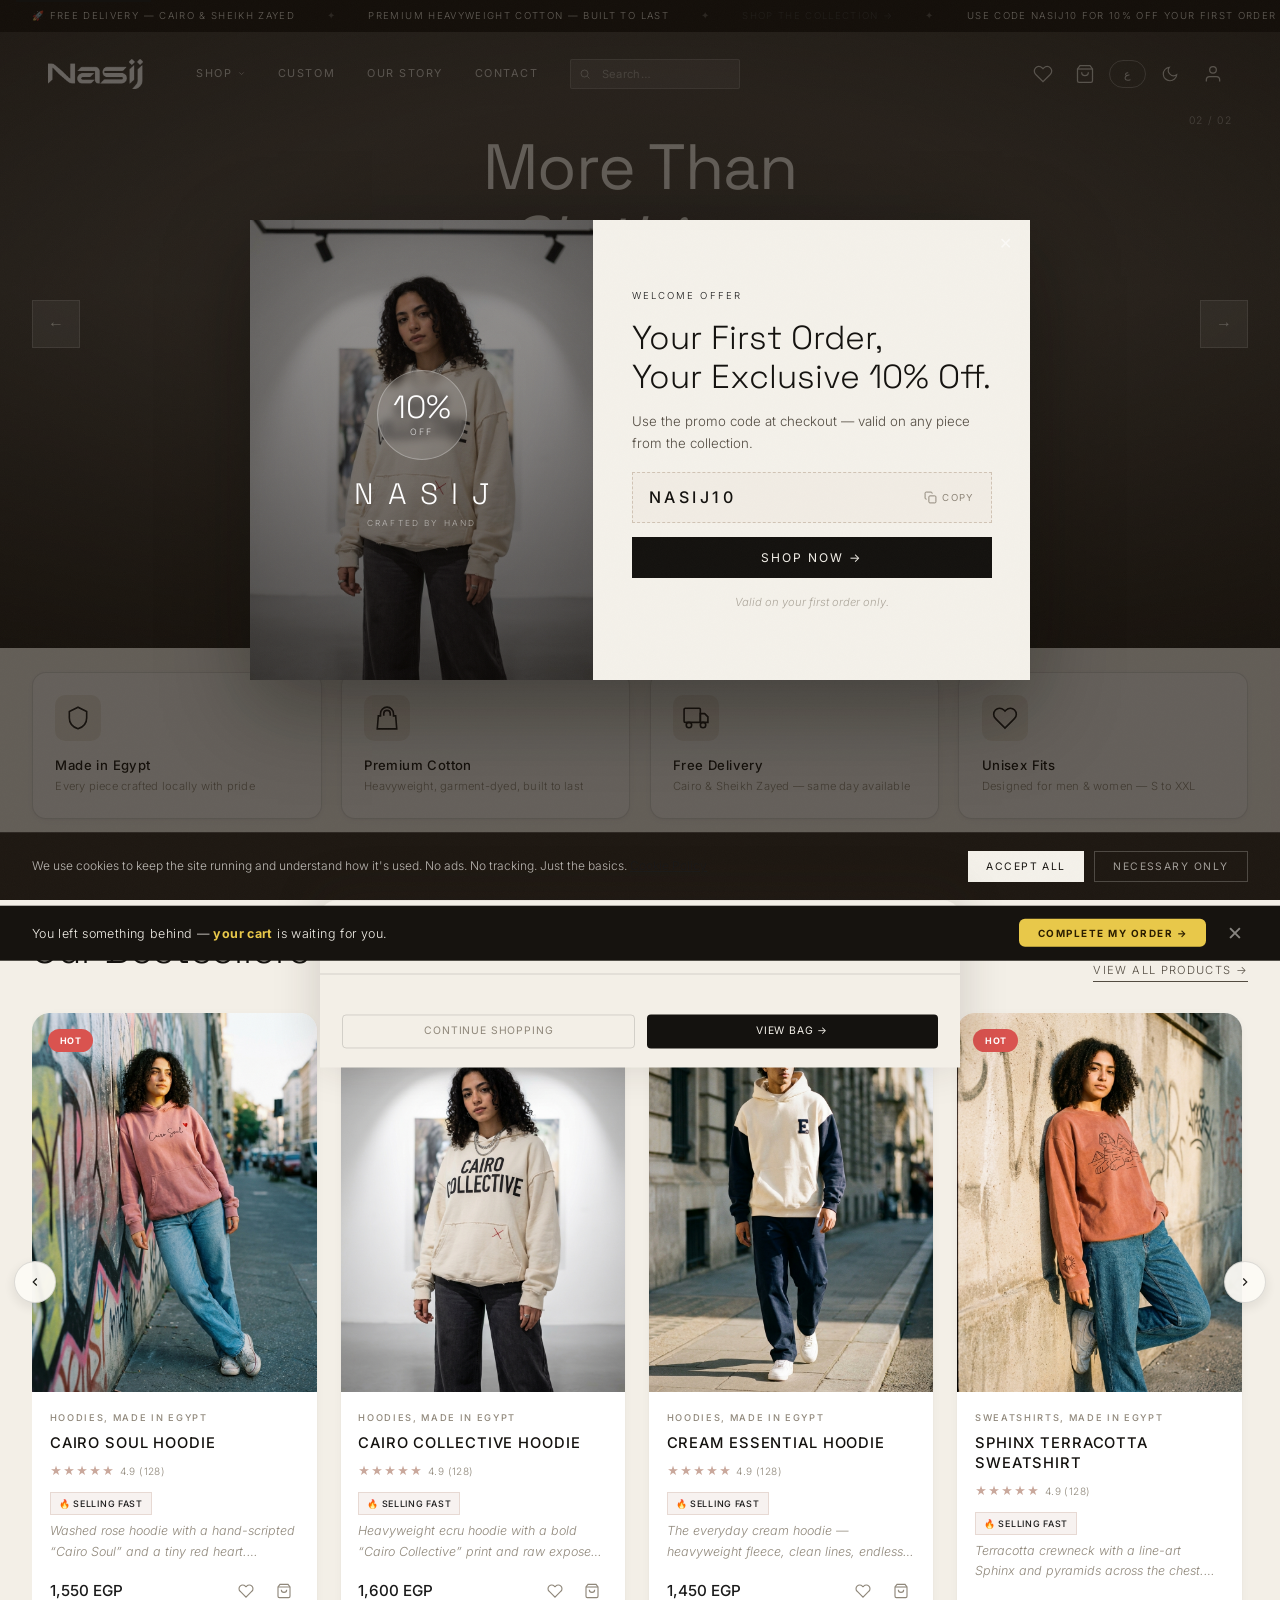
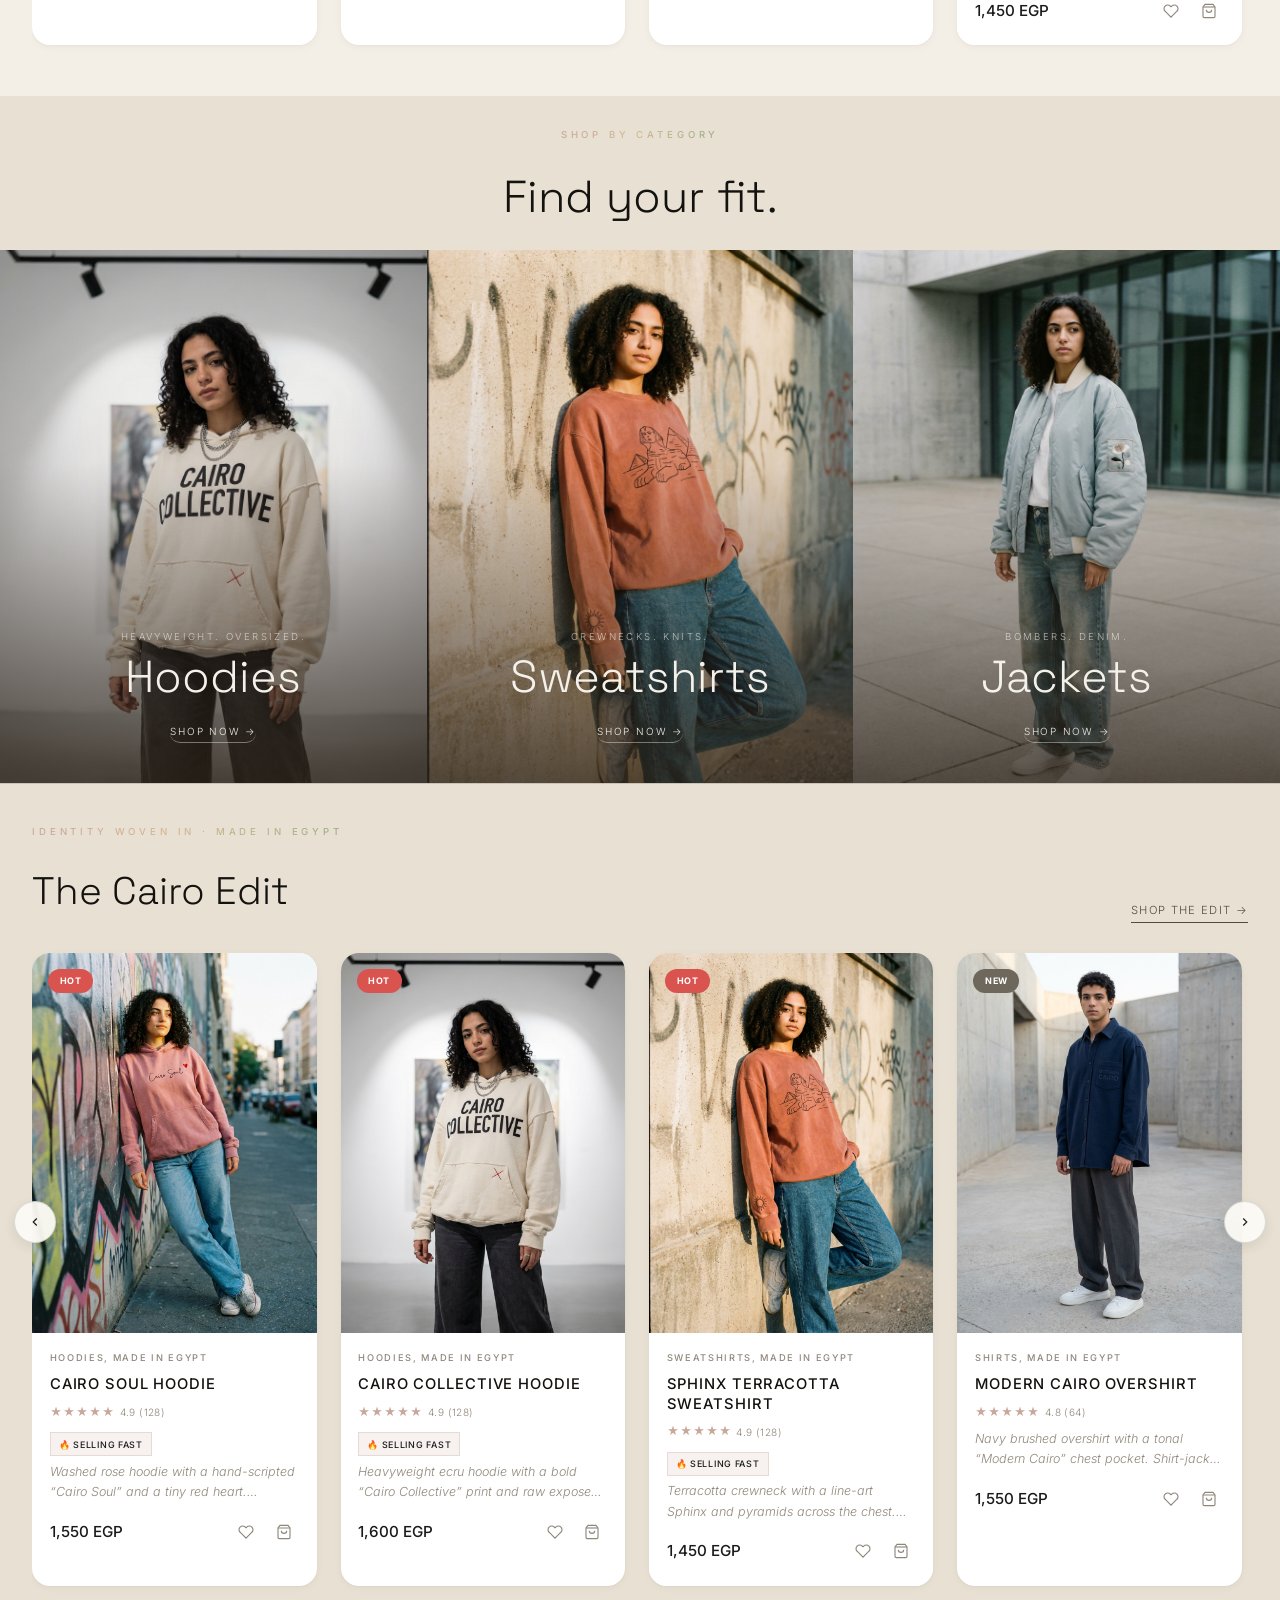
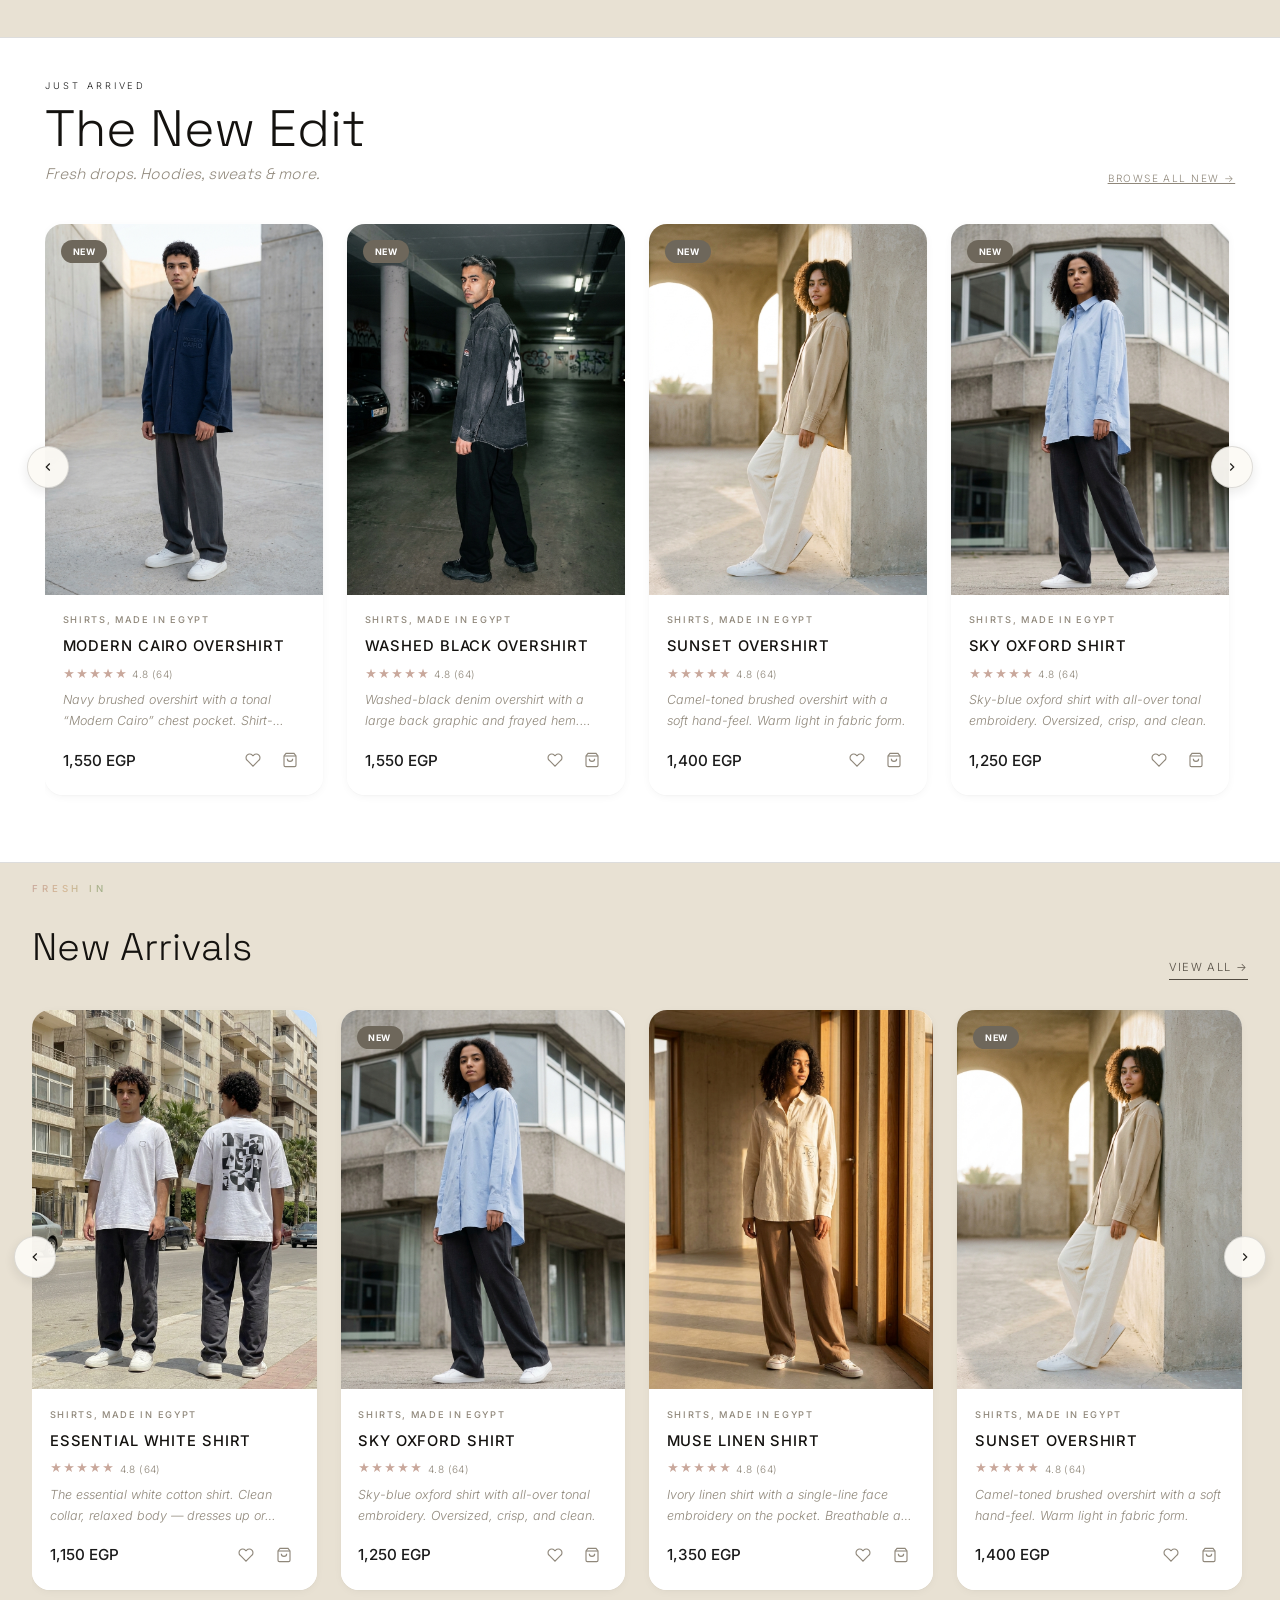
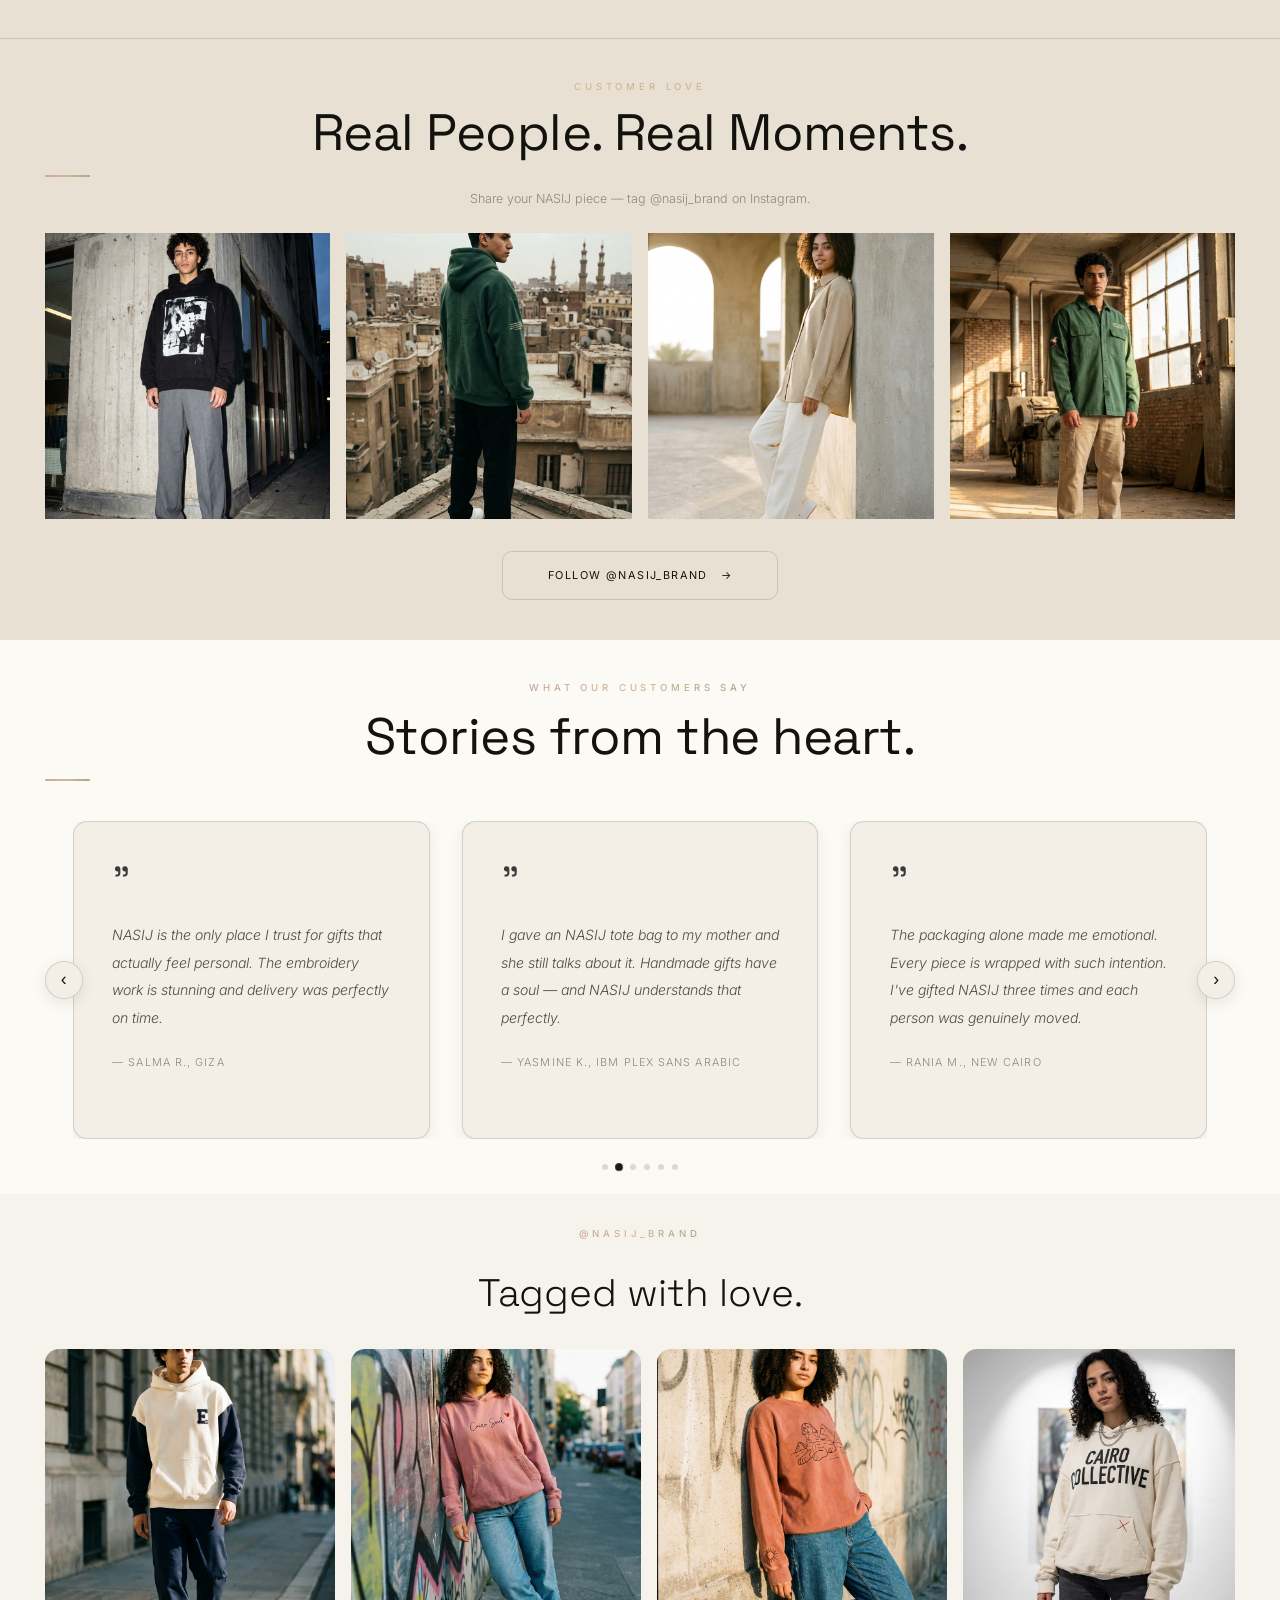
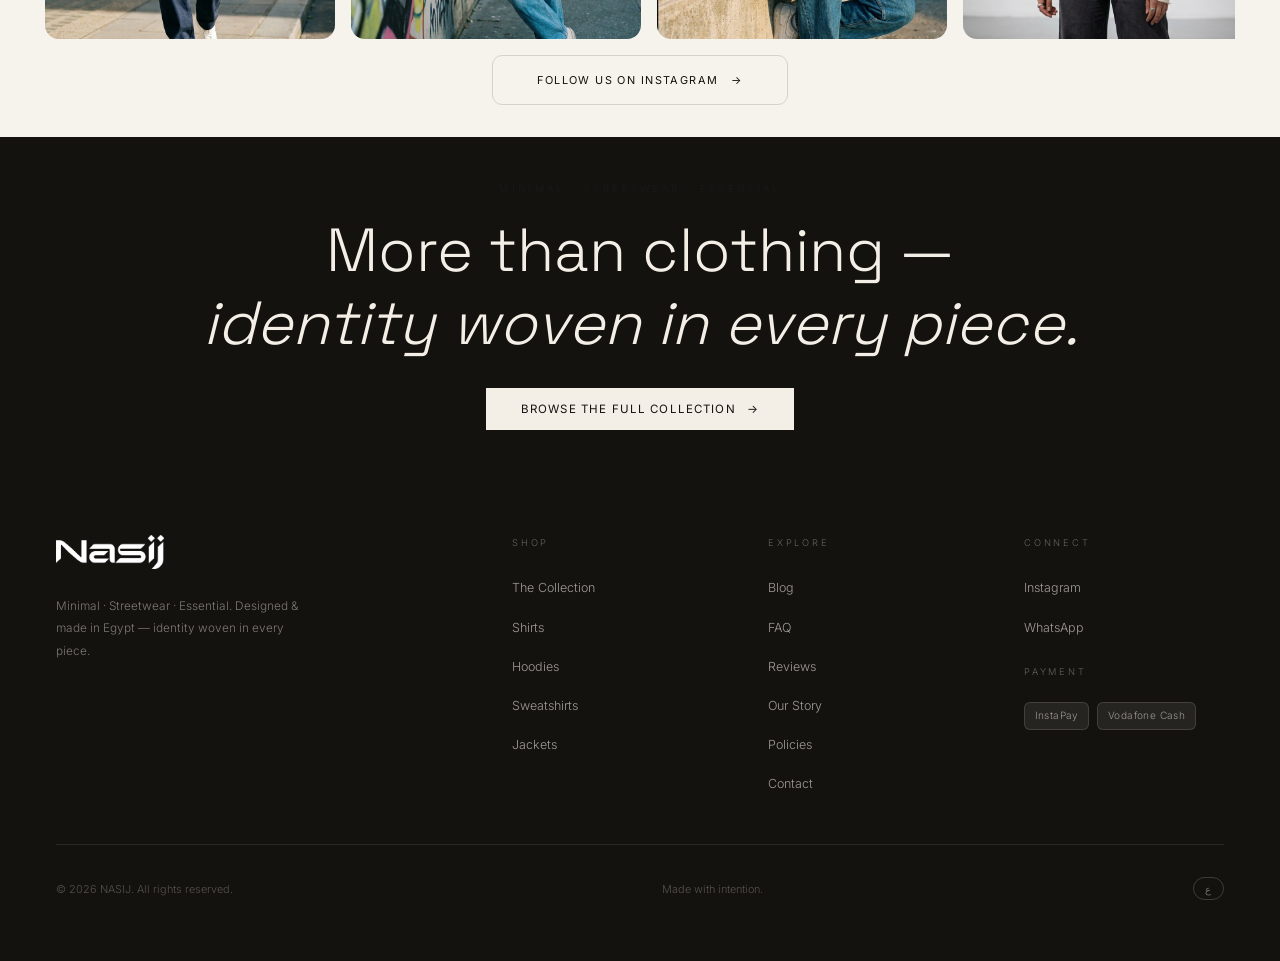
==== commit 86b5a2b4: "Arabic: كلمينا → كلمنا (contact heading, WhatsApp button, live-edit default) Co-Authored-By: Claude " ====
--- a/index.html
+++ b/index.html
@@ -7164,7 +7164,7 @@
     <div class="phb-ov"></div>
     <div class="phb-body">
       <span class="phb-label" data-en="Get in Touch" data-ar="تواصل معنا">Get in Touch</span>
-      <h1 class="phb-title" data-en="Let's talk." data-ar="كلمينا.">Let's talk.</h1>
+      <h1 class="phb-title" data-en="Let's talk." data-ar="كلمنا.">Let's talk.</h1>
       <p class="phb-sub" data-en="Orders, custom requests, gift questions — we're here via Instagram or WhatsApp." data-ar="طلبات، طلبات مخصصة، أسئلة عن الهدايا — احنا هنا عبر إنستجرام أو واتساب.">Orders, custom requests, gift questions — we're here via Instagram or WhatsApp.</p>
     </div>
   </div>
@@ -7195,7 +7195,7 @@
         <a href="https://wa.me/201228748098" target="_blank" rel="noopener" class="c-btn">
           <span class="c-btn-icon">◉</span>
           <div>
-            <span class="c-btn-title" data-en="Chat on WhatsApp" data-ar="كلمينا على واتساب">Chat on WhatsApp</span>
+            <span class="c-btn-title" data-en="Chat on WhatsApp" data-ar="كلمنا على واتساب">Chat on WhatsApp</span>
             <span class="c-btn-sub" data-en="Quick response" data-ar="رد سريع">Quick response</span>
           </div>
         </a>
@@ -13378,7 +13378,7 @@
   'about-sub-ar':      'صانعتان. إيمان واحد. إن الصنع اليدوي مش بس طريقة — ده رسالة.',
   // ── Contact page
   'contact-title-en':  'Let\'s talk.',
-  'contact-title-ar':  'كلمينا.',
+  'contact-title-ar':  'كلمنا.',
   'contact-sub-en':    'Orders, custom requests, gift questions — we\'re here via Instagram or WhatsApp.',
   'contact-sub-ar':    'طلبات، طلبات مخصصة، أسئلة عن الهدايا — احنا هنا عبر إنستجرام أو واتساب.',
   // ── Footer
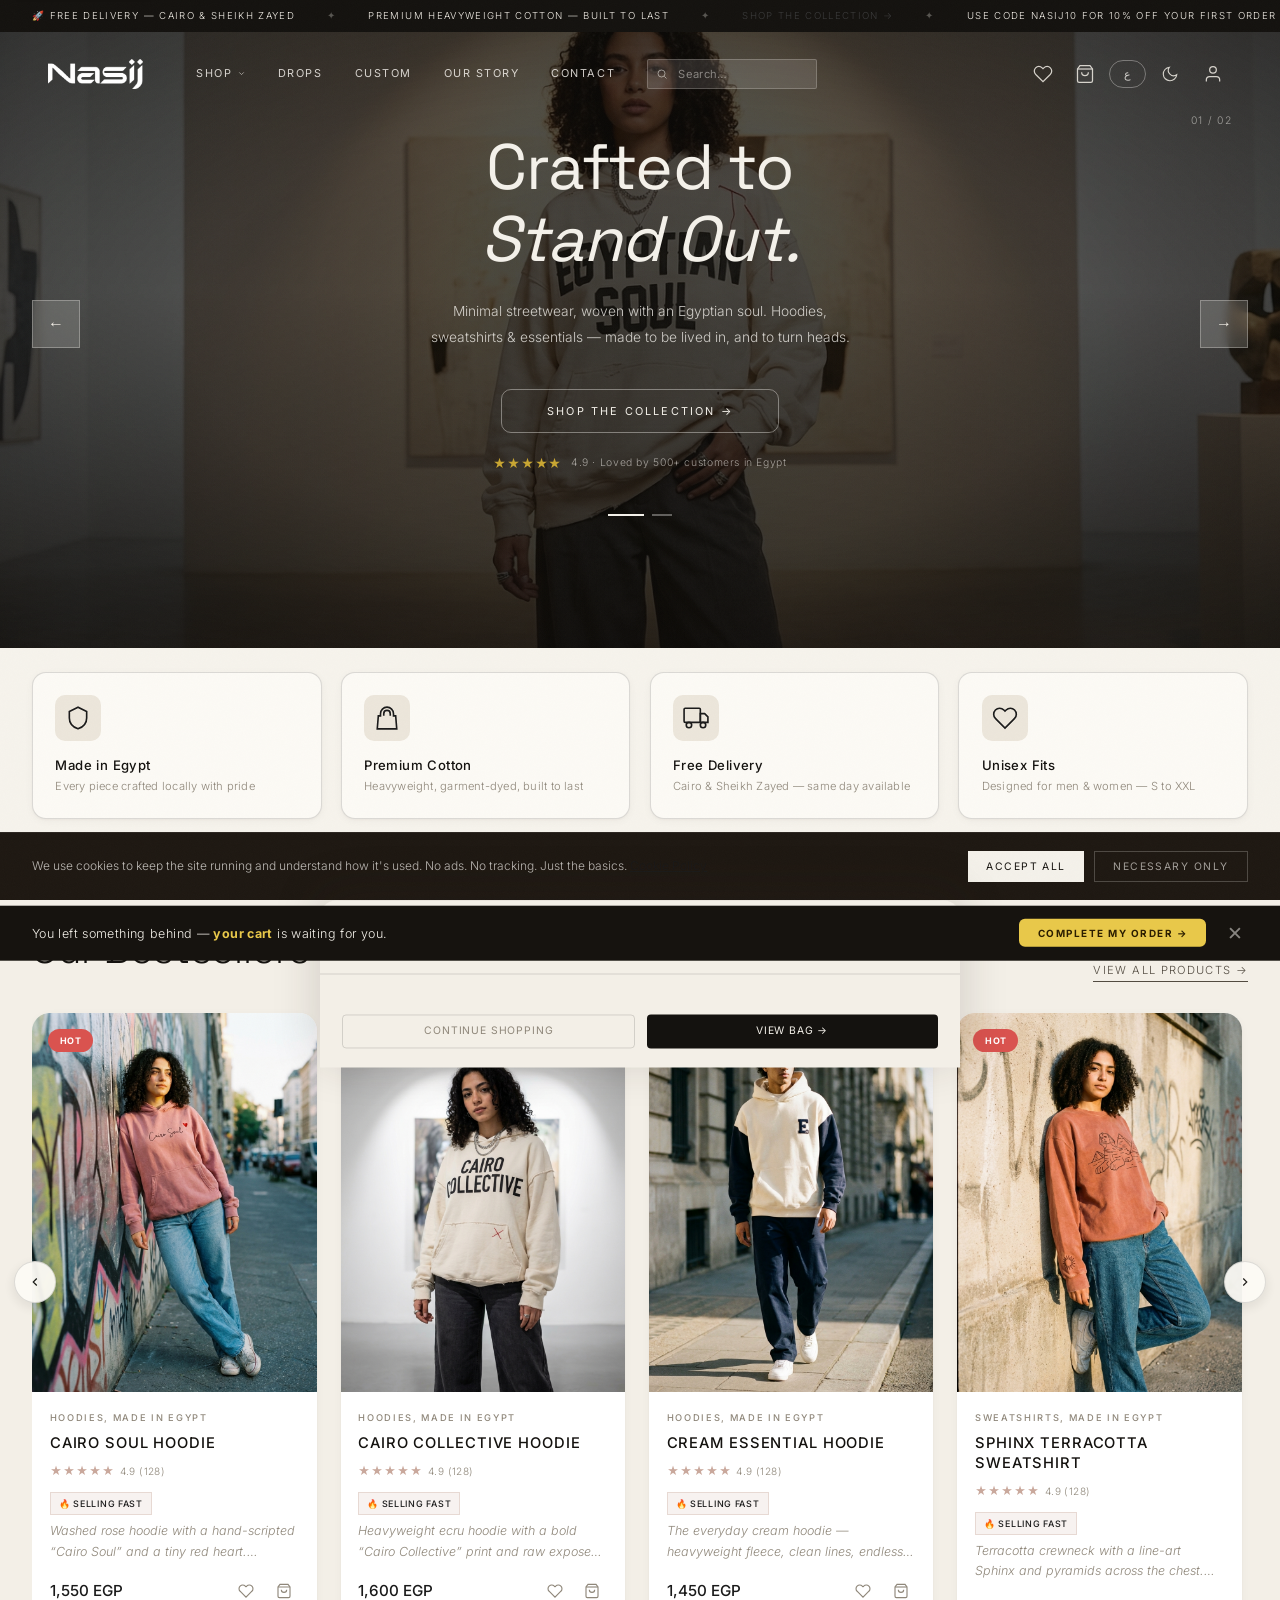
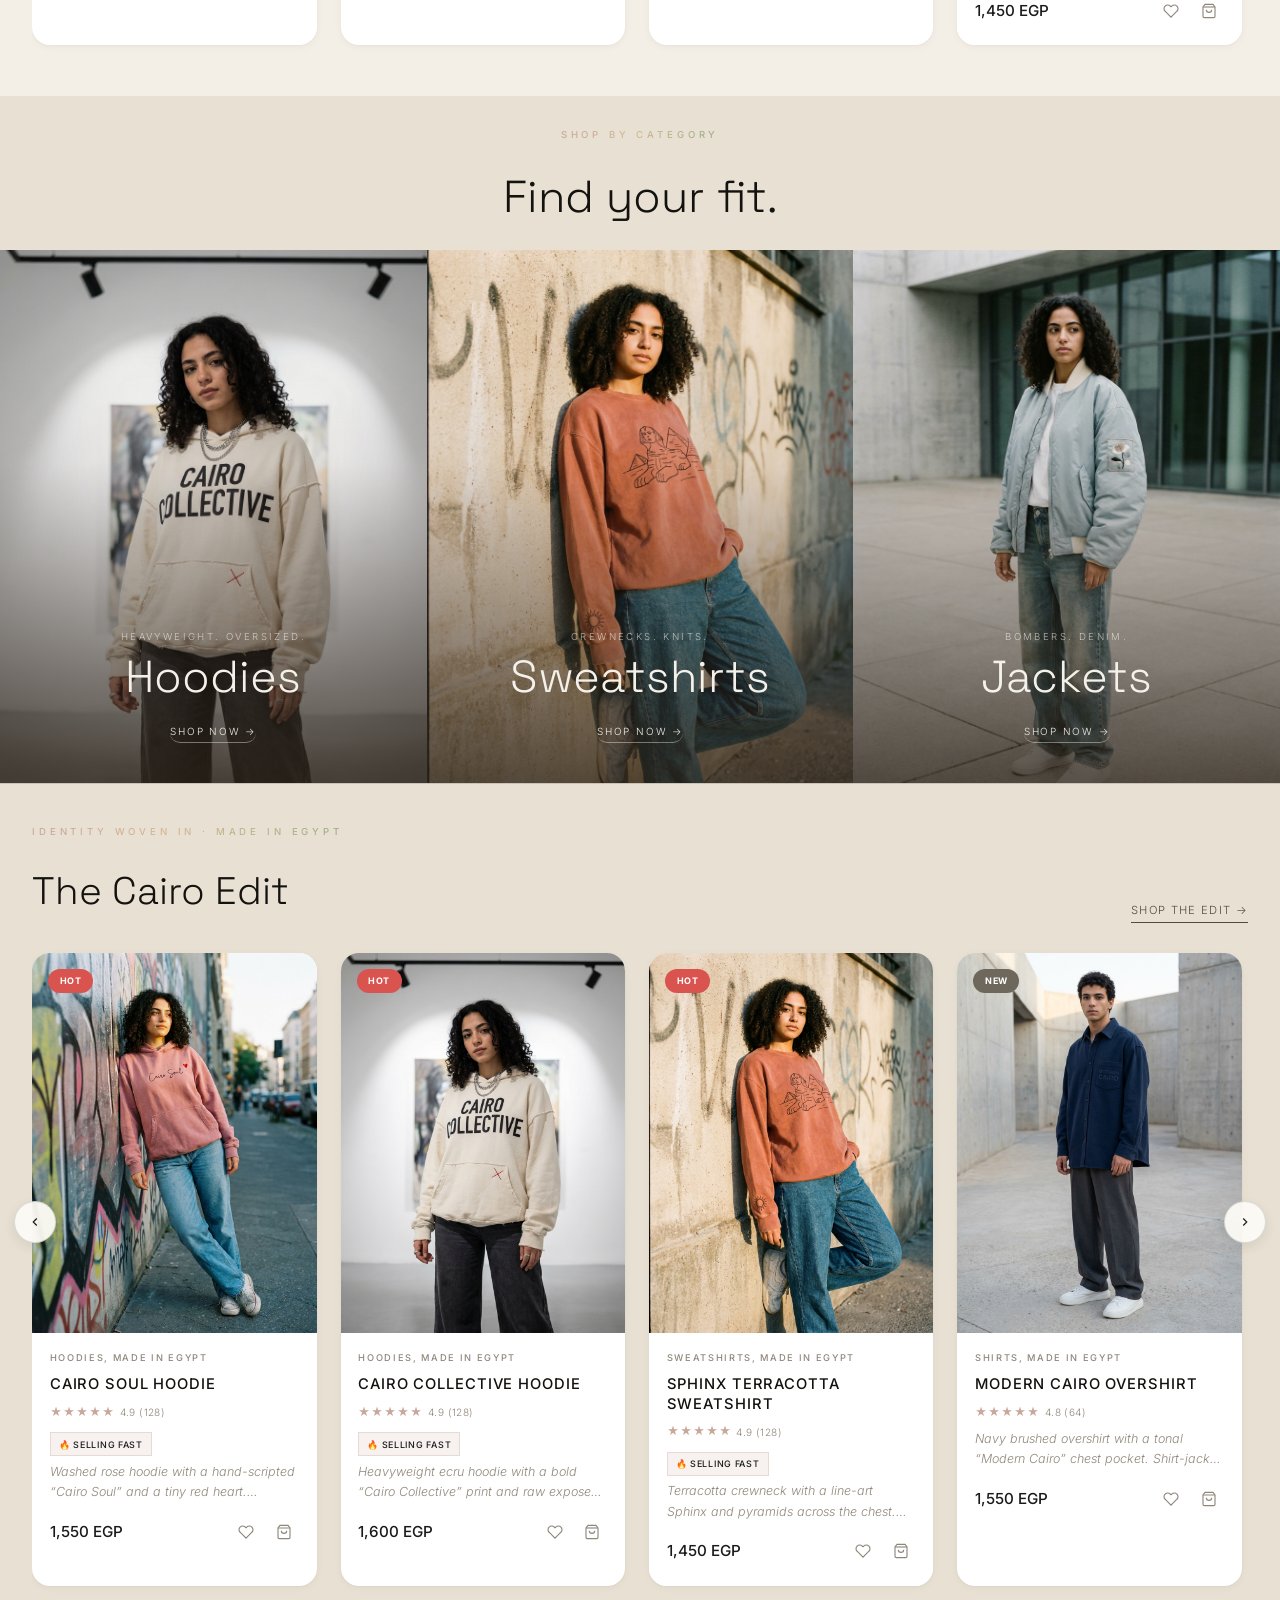
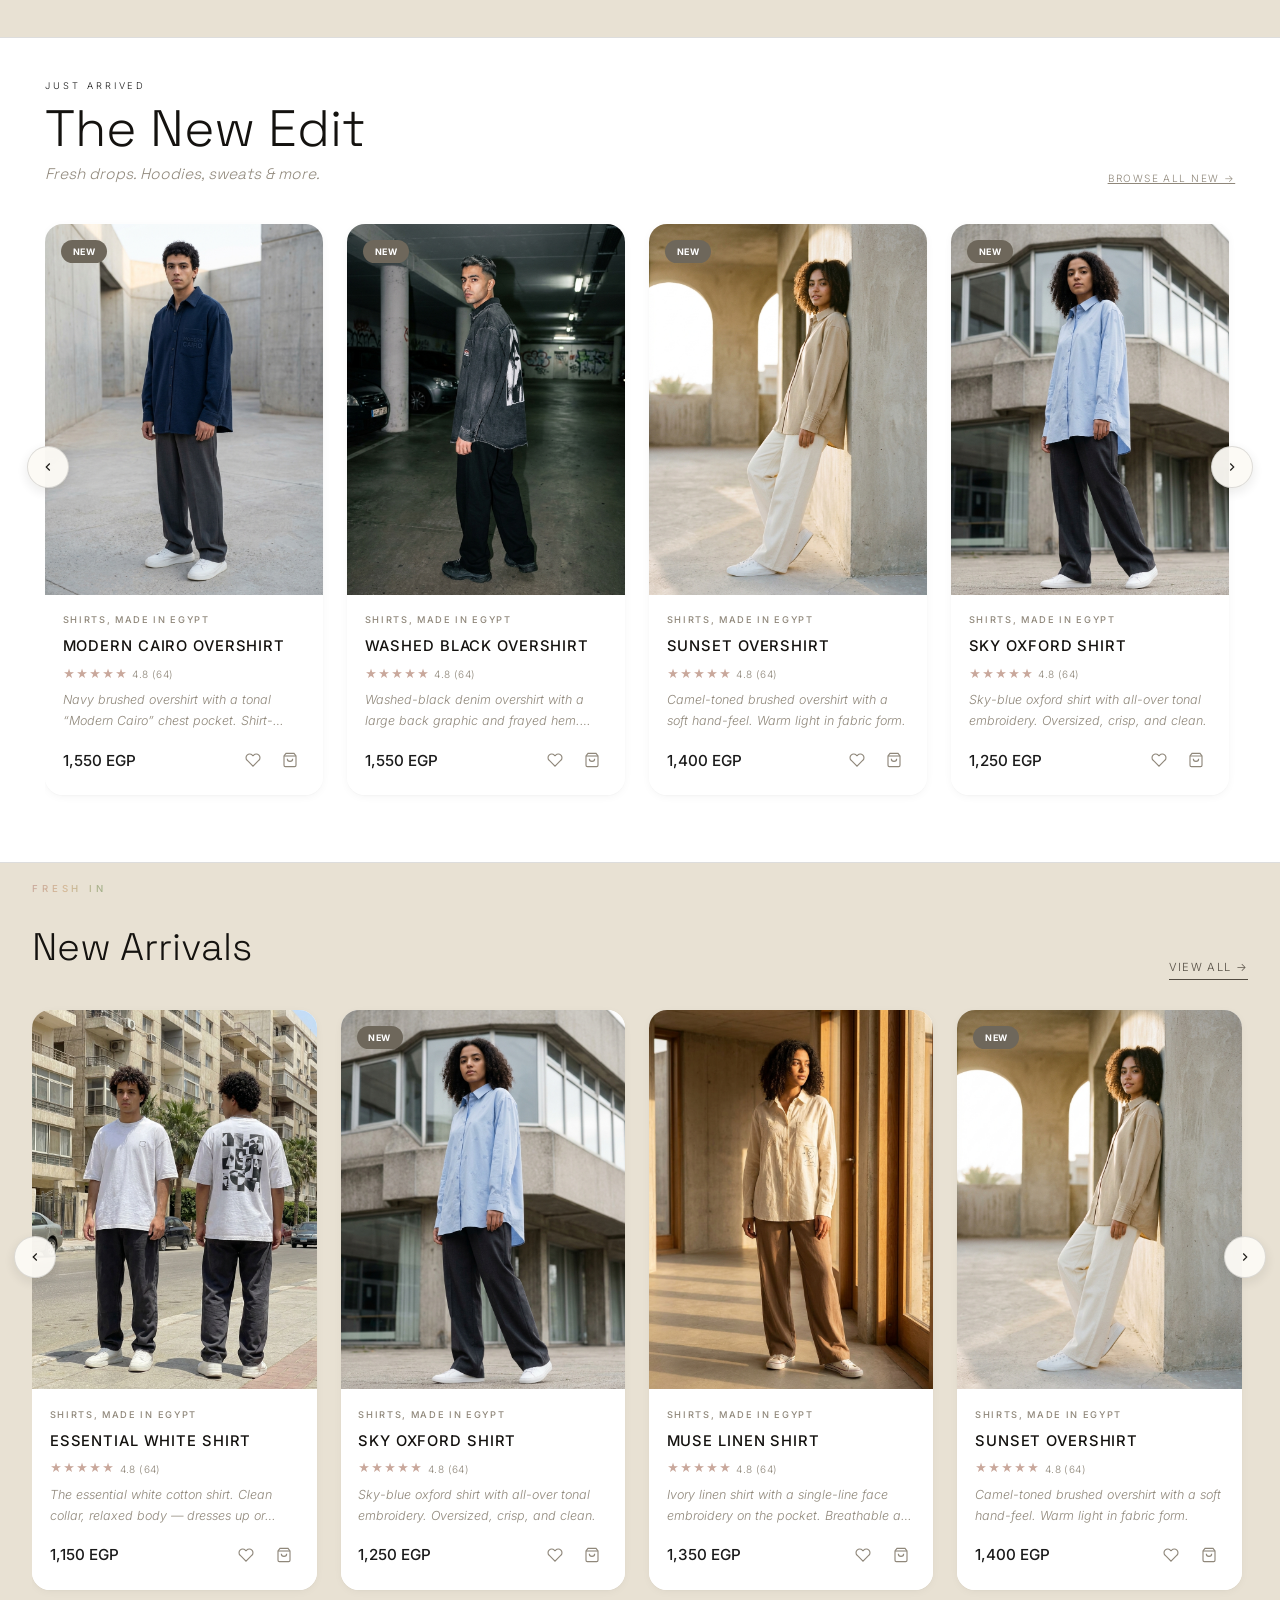
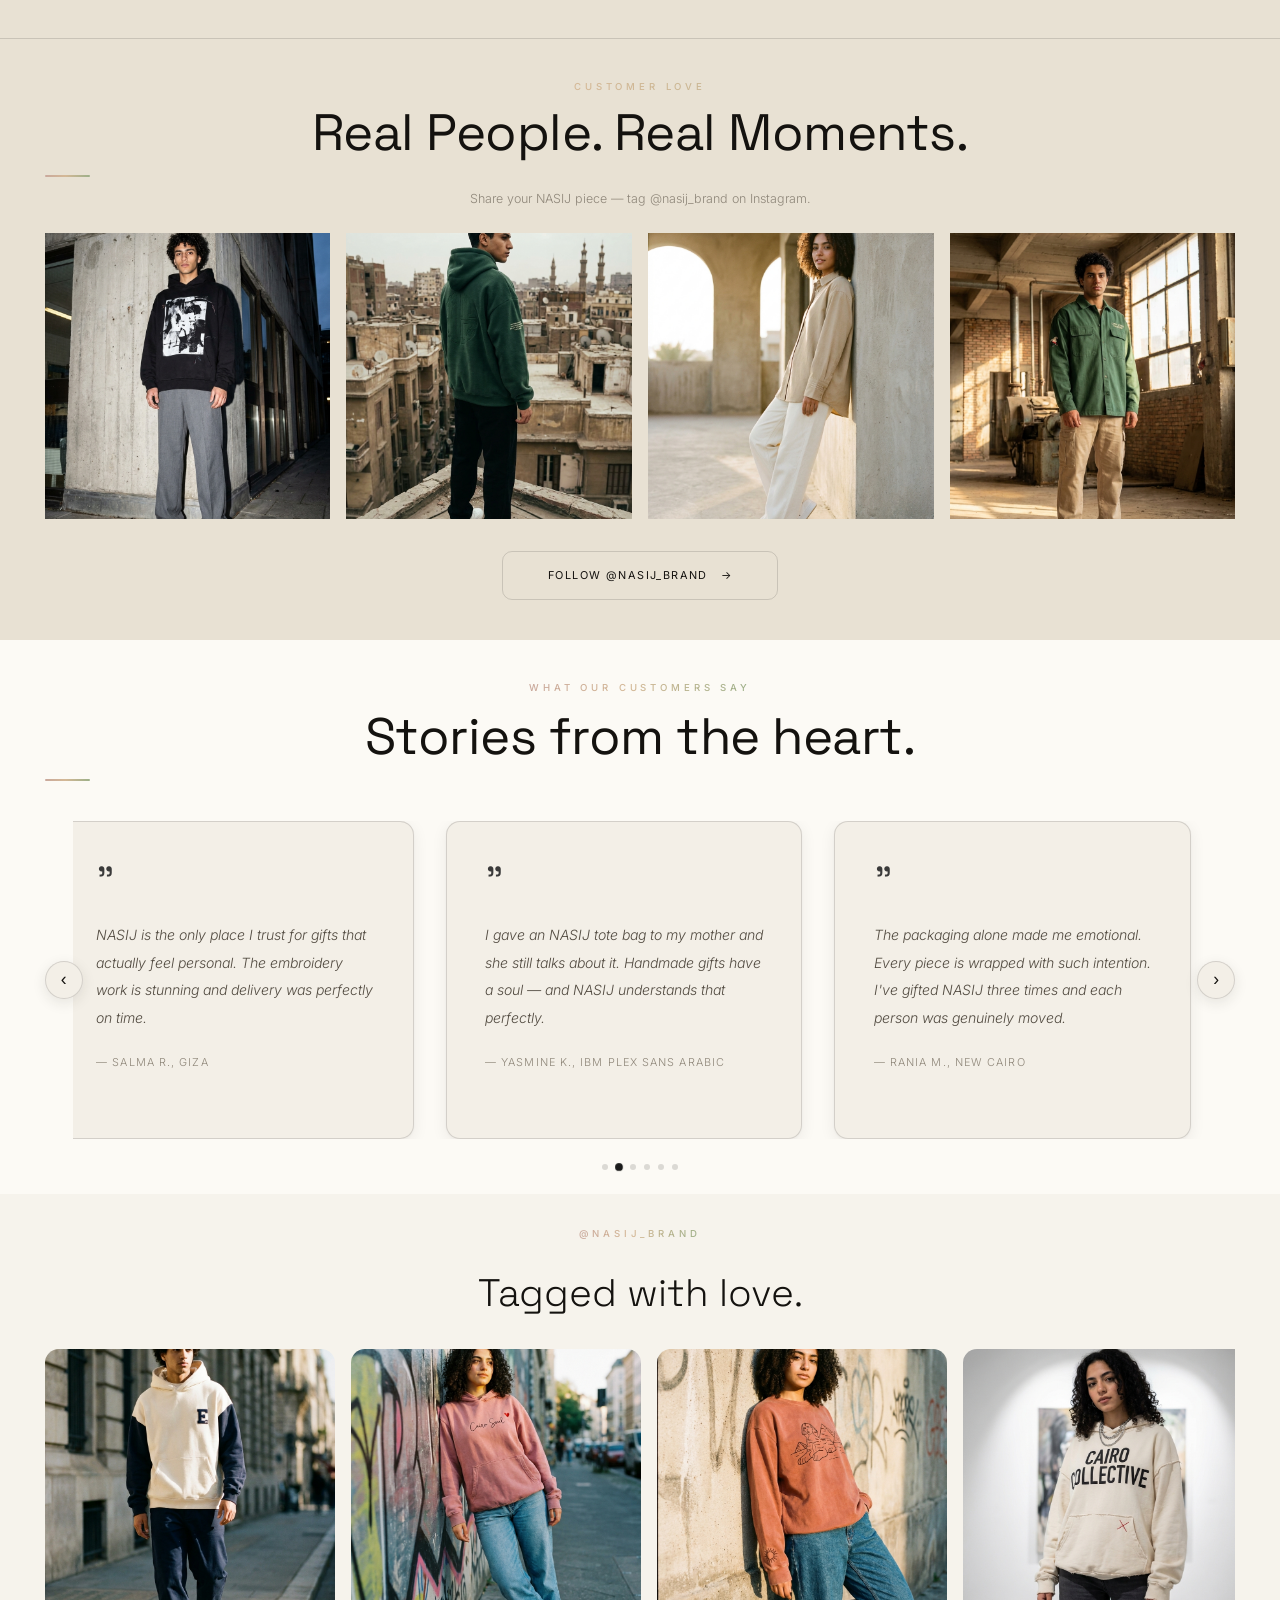
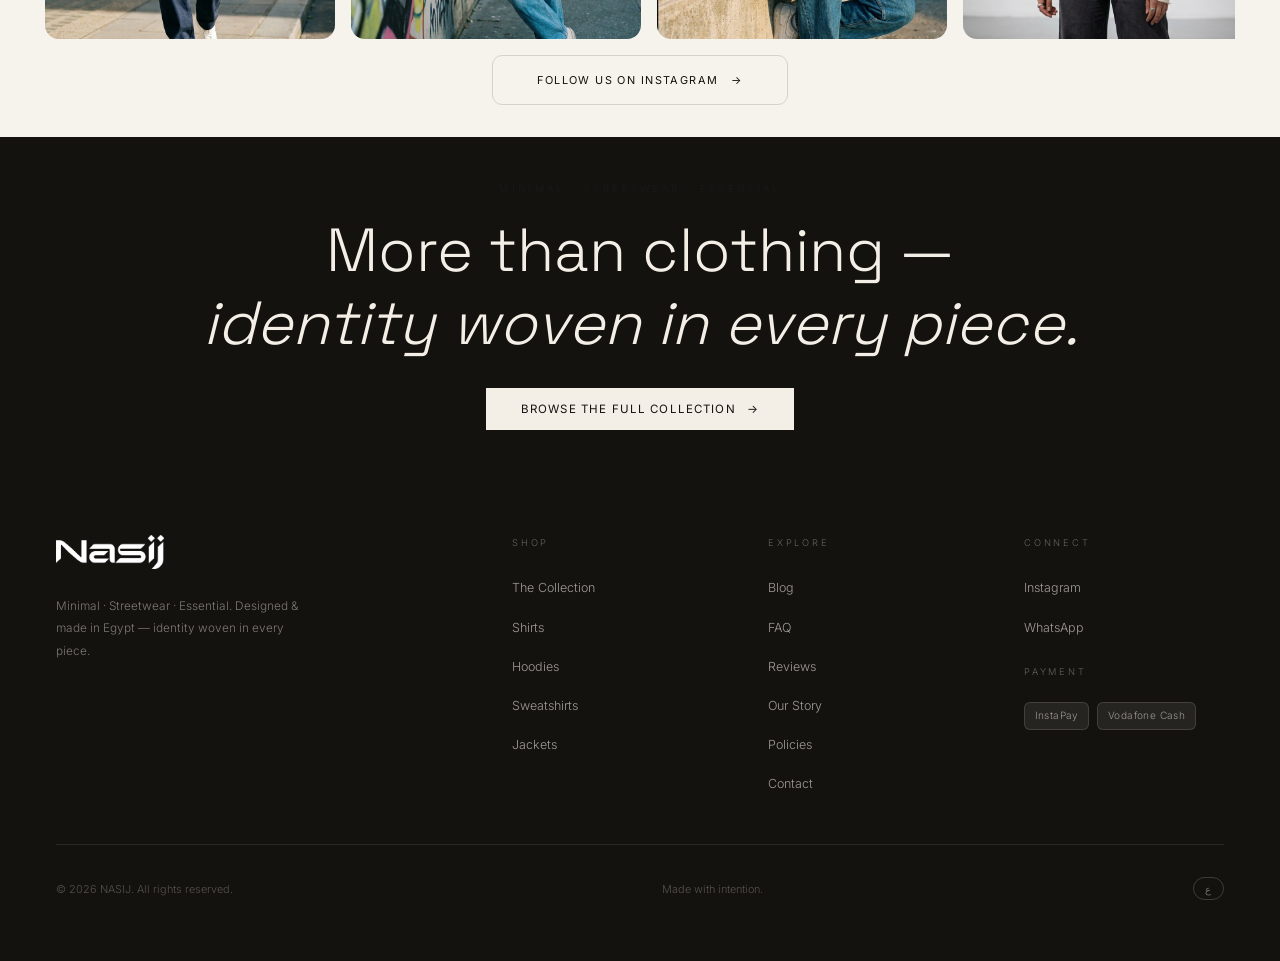
==== commit bd5aeb09: "Add drops / pre-order reservation system (نظام الحجز) Zodiac pieces become reservation-only while a " ====
--- a/index.html
+++ b/index.html
@@ -1794,6 +1794,116 @@
     .co-success-ico{font-size:2.5rem;color:var(--sage);margin-bottom:1.2rem;}
     @media(max-width:900px){.co-layout{grid-template-columns:1fr;}.co-sum{position:relative;top:0;}}
     @media(max-width:600px){.co-page{padding:7rem 1.5rem 4rem;}}
+
+    /* ── DROPS / PRE-ORDER (الحجز) ── */
+    .drop-hero{position:relative;min-height:74vh;display:flex;align-items:center;justify-content:center;text-align:center;
+      background-image:url('images/zodiac/zodiac-banner.jpg');background-size:cover;background-position:center 42%;overflow:hidden;}
+    .drop-hero-ov{position:absolute;inset:0;background:linear-gradient(to top,rgba(16,13,9,.93) 0%,rgba(16,13,9,.72) 45%,rgba(16,13,9,.55) 100%);}
+    .drop-hero-body{position:relative;z-index:1;padding:4.5rem 1.5rem;max-width:760px;width:100%;}
+    .drop-kicker{display:inline-block;font-size:.58rem;letter-spacing:.3em;text-transform:uppercase;color:var(--rose);
+      border:1px solid rgba(201,168,156,.45);border-radius:20px;padding:.4rem 1rem;margin-bottom:1.2rem;}
+    .drop-title{font-family:var(--fh);font-size:clamp(2.2rem,6vw,3.8rem);font-weight:300;color:#F4F1EA;line-height:1.08;margin:0 0 .6rem;}
+    .drop-sub{font-size:.9rem;color:rgba(250,247,242,.72);margin:0 0 2rem;line-height:1.8;}
+    /* countdown */
+    .drop-count{display:flex;align-items:flex-start;justify-content:center;gap:.4rem;margin-bottom:2rem;}
+    .dc-cell{display:flex;flex-direction:column;align-items:center;gap:.4rem;min-width:66px;
+      background:rgba(244,241,234,.07);border:1px solid rgba(244,241,234,.16);border-radius:10px;padding:.8rem .5rem;backdrop-filter:blur(4px);}
+    .dc-n{font-family:var(--fh);font-size:clamp(1.5rem,4vw,2.2rem);font-weight:400;color:#F4F1EA;line-height:1;font-variant-numeric:tabular-nums;}
+    .dc-l{font-size:.52rem;letter-spacing:.18em;text-transform:uppercase;color:rgba(250,247,242,.5);}
+    .dc-sep{font-family:var(--fh);font-size:1.4rem;color:rgba(250,247,242,.3);line-height:2.4;}
+    /* progress */
+    .drop-prog-wrap{max-width:440px;margin:0 auto 2rem;}
+    .drop-prog-top{display:flex;justify-content:space-between;font-size:.72rem;color:rgba(250,247,242,.8);margin-bottom:.5rem;letter-spacing:.04em;font-variant-numeric:tabular-nums;}
+    .drop-prog{height:7px;background:rgba(244,241,234,.14);border-radius:20px;overflow:hidden;}
+    .drop-prog-fill{height:100%;width:0;border-radius:20px;background:linear-gradient(90deg,var(--rose),#E4D6C4);
+      transition:width 1.1s cubic-bezier(.4,0,.2,1);box-shadow:0 0 14px rgba(201,168,156,.5);}
+    .drop-prog-note{font-size:.63rem;color:rgba(250,247,242,.45);margin:.6rem 0 0;letter-spacing:.03em;}
+    .drop-cta{display:inline-flex;margin:0 auto;}
+    /* steps */
+    .drop-steps{display:grid;grid-template-columns:repeat(3,1fr);gap:1.4rem;max-width:1000px;margin:0 auto;padding:3.5rem 2rem 1rem;}
+    .drop-step{text-align:center;padding:1.4rem 1rem;}
+    .ds-n{display:inline-flex;align-items:center;justify-content:center;width:34px;height:34px;border-radius:50%;
+      background:var(--ink);color:var(--cream);font-size:.82rem;margin-bottom:.9rem;}
+    .ds-t{font-family:var(--fh);font-size:1.02rem;font-weight:500;color:var(--ink);margin:0 0 .35rem;}
+    .ds-d{font-size:.78rem;color:var(--ink-s);line-height:1.75;margin:0;}
+    /* sign grid */
+    .drop-signs-sec{max-width:1240px;margin:0 auto;padding:2rem 2rem 4rem;}
+    .drop-sec-head{text-align:center;margin-bottom:2.2rem;}
+    .drop-sec-title{font-family:var(--fh);font-size:clamp(1.6rem,3.4vw,2.3rem);font-weight:300;margin:0 0 .4rem;}
+    .drop-sec-sub{font-size:.82rem;color:var(--ink-s);margin:0;}
+    .drop-signs-grid{display:grid;grid-template-columns:repeat(4,1fr);gap:1.2rem;}
+    .sign-card{position:relative;background:#fff;border:1px solid var(--border);border-radius:12px;overflow:hidden;cursor:pointer;
+      transition:transform .25s ease,box-shadow .25s ease,border-color .2s;display:flex;flex-direction:column;}
+    .sign-card:hover{transform:translateY(-4px);box-shadow:0 14px 38px rgba(44,35,25,.14);border-color:var(--ink);}
+    [data-theme="dark"] .sign-card{background:var(--bg-elev,#1b1815);}
+    .sign-card-img{width:100%;aspect-ratio:3/4;object-fit:cover;display:block;background:#f4f1ea;}
+    .sign-card-body{padding:.85rem .9rem 1rem;text-align:center;}
+    .sign-card-name{font-family:var(--fh);font-size:1rem;font-weight:500;color:var(--ink);margin:0 0 .15rem;}
+    .sign-card-dates{font-size:.63rem;color:var(--ink-s);letter-spacing:.04em;margin:0 0 .55rem;}
+    .sign-card-btn{display:block;width:100%;background:var(--ink);color:var(--cream);border:none;border-radius:6px;
+      padding:.55rem;font-family:var(--fb);font-size:.72rem;letter-spacing:.08em;cursor:pointer;transition:background .2s;}
+    .sign-card-btn:hover{background:var(--rose);color:#1A1A1A;}
+    .sign-badge{position:absolute;top:.6rem;inset-inline-start:.6rem;z-index:2;background:rgba(16,13,9,.82);color:#F4F1EA;
+      font-size:.55rem;letter-spacing:.14em;text-transform:uppercase;padding:.25rem .6rem;border-radius:20px;backdrop-filter:blur(3px);}
+    /* terms */
+    .drop-terms{max-width:760px;margin:0 auto;padding:0 2rem 6rem;}
+    .drop-terms-title{font-family:var(--fh);font-size:1.25rem;font-weight:400;margin:0 0 1rem;}
+    .drop-terms-list{list-style:none;padding:0;margin:0;display:flex;flex-direction:column;gap:.7rem;}
+    .drop-terms-list li{position:relative;padding-inline-start:1.4rem;font-size:.82rem;color:var(--ink-m);line-height:1.8;}
+    .drop-terms-list li::before{content:"—";position:absolute;inset-inline-start:0;color:var(--rose);}
+    .drop-terms-list li.warn{color:var(--ink);font-weight:500;}
+    @media(max-width:860px){
+      .drop-steps{grid-template-columns:1fr;gap:.4rem;padding:2.5rem 1.5rem .5rem;}
+      .drop-signs-grid{grid-template-columns:repeat(2,1fr);gap:.9rem;}
+      .drop-signs-sec{padding:1.5rem 1.2rem 3rem;}
+      .drop-terms{padding:0 1.5rem 4rem;}
+      .dc-cell{min-width:58px;padding:.65rem .4rem;}
+      .drop-hero{min-height:66vh;}
+    }
+    @media(max-width:420px){.drop-signs-grid{grid-template-columns:1fr 1fr;gap:.7rem;}.dc-cell{min-width:50px;}.dc-sep{font-size:1.1rem;}}
+
+    /* ── RESERVE MODAL ── */
+    .res-ov{position:fixed;inset:0;background:rgba(16,13,9,.62);backdrop-filter:blur(3px);z-index:1300;
+      display:none;align-items:flex-start;justify-content:center;overflow-y:auto;padding:4vh 1rem;}
+    .res-ov.open{display:flex;}
+    .res-box{position:relative;background:var(--bg);border:1px solid var(--border);border-radius:14px;
+      width:min(520px,100%);padding:2rem 1.9rem 1.7rem;box-shadow:0 24px 70px rgba(0,0,0,.34);}
+    .res-close{position:absolute;top:.9rem;inset-inline-end:1rem;background:none;border:none;font-size:1rem;color:var(--ink-s);cursor:pointer;}
+    .res-close:hover{color:var(--ink);}
+    .res-kicker{display:block;font-size:.55rem;letter-spacing:.28em;text-transform:uppercase;color:var(--rose);margin-bottom:.5rem;}
+    .res-title{font-family:var(--fh);font-size:1.5rem;font-weight:300;margin:0 0 1.4rem;}
+    .res-field{margin-bottom:1.1rem;}
+    .res-field > label{display:block;font-size:.6rem;letter-spacing:.16em;text-transform:uppercase;color:var(--ink-s);margin-bottom:.55rem;}
+    .res-signs{display:grid;grid-template-columns:repeat(4,1fr);gap:.4rem;}
+    .res-sign{border:1px solid var(--border);border-radius:7px;padding:.45rem .2rem;font-size:.7rem;text-align:center;
+      cursor:pointer;transition:all .15s;background:none;color:var(--ink);font-family:var(--fb);}
+    .res-sign:hover{border-color:var(--ink);}
+    .res-sign.on{background:var(--ink);color:var(--cream);border-color:var(--ink);}
+    .res-colors{display:flex;gap:.6rem;flex-wrap:wrap;}
+    .res-color{display:flex;flex-direction:column;align-items:center;gap:.3rem;cursor:pointer;border:none;background:none;padding:0;}
+    .res-color .rc-dot{width:30px;height:30px;border-radius:50%;border:1px solid rgba(140,120,90,.4);transition:box-shadow .15s;}
+    .res-color.on .rc-dot{box-shadow:0 0 0 2px var(--bg),0 0 0 4px var(--ink);}
+    .res-color .rc-l{font-size:.55rem;letter-spacing:.06em;color:var(--ink-s);text-transform:uppercase;}
+    .res-color.on .rc-l{color:var(--ink);font-weight:600;}
+    .res-sizes{display:flex;gap:.45rem;flex-wrap:wrap;}
+    .res-size{min-width:46px;border:1px solid var(--border);border-radius:6px;padding:.5rem .4rem;font-size:.78rem;
+      cursor:pointer;background:none;color:var(--ink);font-family:var(--fb);transition:all .15s;}
+    .res-size:hover{border-color:var(--ink);}
+    .res-size.on{background:var(--ink);color:var(--cream);border-color:var(--ink);}
+    .res-sum{background:var(--beige);border:1px solid var(--border);border-radius:10px;padding:1rem 1.1rem;margin:1.3rem 0 1rem;}
+    .res-sum-row{display:flex;justify-content:space-between;font-size:.82rem;color:var(--ink-m);padding:.28rem 0;font-variant-numeric:tabular-nums;}
+    .res-sum-row.big{font-size:1.02rem;color:var(--ink);font-weight:600;border-top:1.5px solid var(--ink);margin-top:.5rem;padding-top:.6rem;}
+    .res-sum-row .muted{font-size:.68rem;color:var(--ink-s);}
+    .res-agree{display:flex;align-items:flex-start;gap:.6rem;font-size:.74rem;color:var(--ink-m);line-height:1.65;cursor:pointer;margin-bottom:1rem;}
+    .res-agree input{margin-top:.2rem;accent-color:var(--ink);width:15px;height:15px;flex-shrink:0;cursor:pointer;}
+    .res-confirm{width:100%;justify-content:center;}
+    .res-confirm[disabled]{opacity:.45;cursor:not-allowed;}
+    .res-foot{text-align:center;font-size:.64rem;color:var(--ink-s);margin:.7rem 0 0;letter-spacing:.03em;}
+    @media(max-width:520px){.res-box{padding:1.7rem 1.2rem 1.4rem;}.res-signs{grid-template-columns:repeat(3,1fr);}}
+
+    /* pre-order badge on product cards */
+    .pc-badge-pre{position:absolute;top:.7rem;inset-inline-start:.7rem;z-index:3;background:var(--ink);color:var(--cream);
+      font-size:.55rem;letter-spacing:.14em;text-transform:uppercase;padding:.28rem .65rem;border-radius:20px;}
 
     /* ── AE-STYLE CHECKOUT (4-step bar · two-column · order summary) ── */
     .co4-steps{display:flex;align-items:flex-start;justify-content:center;max-width:640px;margin:0 auto 2.8rem;}
@@ -5873,6 +5983,7 @@
           </div>
         </div>
       </li>
+      <li><a onclick="go('drops')" data-page="drops" data-en="Drops" data-ar="الدروب">Drops</a></li>
       <li><a onclick="go('custom')" data-page="custom" data-en="Custom" data-ar="تخصيص">Custom</a></li>
       <li><a onclick="go('about')" data-page="about" data-en="Our Story" data-ar="قصتنا">Our Story</a></li>
       <li><a onclick="go('contact')" data-page="contact" data-en="Contact" data-ar="تواصل">Contact</a></li>
@@ -6769,6 +6880,111 @@
   </div>
   <div class="prod-page" style="padding-top:3.5rem;">
     <div id="wishlistGrid" class="prod-grid"></div>
+  </div>
+</div>
+
+<!-- ══ DROPS / PRE-ORDER (الحجز) ══ -->
+<div class="page" id="page-drops">
+  <div class="drop-hero">
+    <div class="drop-hero-ov"></div>
+    <div class="drop-hero-body">
+      <span class="drop-kicker" id="dropKicker" data-en="Pre-Order · Limited Drop" data-ar="حجز · دروب محدود">Pre-Order · Limited Drop</span>
+      <h1 class="drop-title" id="dropTitle">The Zodiac Collection</h1>
+      <p class="drop-sub" id="dropSub">Reserve your sign before it drops.</p>
+
+      <!-- Live countdown -->
+      <div class="drop-count" id="dropCount" aria-live="polite">
+        <div class="dc-cell"><span class="dc-n" id="dcD">00</span><span class="dc-l" data-en="Days" data-ar="يوم">Days</span></div>
+        <span class="dc-sep">:</span>
+        <div class="dc-cell"><span class="dc-n" id="dcH">00</span><span class="dc-l" data-en="Hours" data-ar="ساعة">Hours</span></div>
+        <span class="dc-sep">:</span>
+        <div class="dc-cell"><span class="dc-n" id="dcM">00</span><span class="dc-l" data-en="Min" data-ar="دقيقة">Min</span></div>
+        <span class="dc-sep">:</span>
+        <div class="dc-cell"><span class="dc-n" id="dcS">00</span><span class="dc-l" data-en="Sec" data-ar="ثانية">Sec</span></div>
+      </div>
+
+      <!-- Reservation progress -->
+      <div class="drop-prog-wrap">
+        <div class="drop-prog-top">
+          <span id="dropProgText">0 reserved of 120</span>
+          <span id="dropProgPct">0%</span>
+        </div>
+        <div class="drop-prog"><div class="drop-prog-fill" id="dropProgFill" style="width:0%"></div></div>
+        <p class="drop-prog-note" data-en="Production starts once the goal is reached." data-ar="الإنتاج بيبدأ أول ما نوصل للهدف.">Production starts once the goal is reached.</p>
+      </div>
+
+      <a class="btn-dark drop-cta" onclick="document.getElementById('dropSigns').scrollIntoView({behavior:'smooth',block:'start'})">
+        <span data-en="Reserve your sign" data-ar="احجز برجك">Reserve your sign</span><span>↓</span>
+      </a>
+    </div>
+  </div>
+
+  <!-- How it works -->
+  <div class="drop-steps">
+    <div class="drop-step">
+      <span class="ds-n">1</span>
+      <p class="ds-t" data-en="Pick your sign, colour & size" data-ar="اختار برجك ولونك ومقاسك">Pick your sign, colour &amp; size</p>
+      <p class="ds-d" data-en="Twelve signs, four colourways, S–XXL." data-ar="١٢ برج، ٤ ألوان، من S لـ XXL.">Twelve signs, four colourways, S–XXL.</p>
+    </div>
+    <div class="drop-step">
+      <span class="ds-n">2</span>
+      <p class="ds-t" id="dsDepositT">Pay a 20% deposit</p>
+      <p class="ds-d" data-en="It locks your exact piece. The rest is paid on delivery." data-ar="العربون بيثبّت قطعتك بالظبط، والباقي عند الاستلام.">It locks your exact piece. The rest is paid on delivery.</p>
+    </div>
+    <div class="drop-step">
+      <span class="ds-n">3</span>
+      <p class="ds-t" data-en="We produce & deliver" data-ar="بننتج ونوصّل">We produce &amp; deliver</p>
+      <p class="ds-d" data-en="You get a WhatsApp update at every stage." data-ar="هيوصلك تحديث على واتساب في كل مرحلة.">You get a WhatsApp update at every stage.</p>
+    </div>
+  </div>
+
+  <!-- Sign picker grid -->
+  <div class="drop-signs-sec" id="dropSigns">
+    <div class="drop-sec-head">
+      <h2 class="drop-sec-title" data-en="Choose your sign" data-ar="اختار برجك">Choose your sign</h2>
+      <p class="drop-sec-sub" data-en="Each piece is made to order for the drop." data-ar="كل قطعة بتتعمل خصيصاً للدروب.">Each piece is made to order for the drop.</p>
+    </div>
+    <div class="drop-signs-grid" id="dropSignsGrid"></div>
+  </div>
+
+  <!-- Terms -->
+  <div class="drop-terms">
+    <h3 class="drop-terms-title" data-en="Reservation terms" data-ar="شروط الحجز">Reservation terms</h3>
+    <ul class="drop-terms-list" id="dropTermsList"></ul>
+  </div>
+</div>
+
+<!-- ══ RESERVE MODAL ══ -->
+<div class="res-ov" id="resOv" onclick="if(event.target===this)closeReserve()">
+  <div class="res-box" role="dialog" aria-modal="true" aria-labelledby="resHeading">
+    <button class="res-close" onclick="closeReserve()" aria-label="Close">✕</button>
+    <span class="res-kicker" data-en="Pre-order" data-ar="حجز">Pre-order</span>
+    <h3 class="res-title" id="resHeading">Reserve your piece</h3>
+
+    <div class="res-field">
+      <label data-en="Your sign" data-ar="برجك">Your sign</label>
+      <div class="res-signs" id="resSigns"></div>
+    </div>
+    <div class="res-field">
+      <label data-en="Colour" data-ar="اللون">Colour</label>
+      <div class="res-colors" id="resColors"></div>
+    </div>
+    <div class="res-field">
+      <label data-en="Size" data-ar="المقاس">Size</label>
+      <div class="res-sizes" id="resSizes"></div>
+    </div>
+
+    <div class="res-sum" id="resSum"></div>
+
+    <label class="res-agree">
+      <input type="checkbox" id="resAgree">
+      <span id="resAgreeTxt"></span>
+    </label>
+
+    <button class="btn-dark res-confirm" id="resConfirm" onclick="confirmReserve()">
+      <span data-en="Confirm reservation" data-ar="أكّد الحجز">Confirm reservation</span><span>→</span>
+    </button>
+    <p class="res-foot" data-en="You'll pay only the deposit now — the rest on delivery." data-ar="هتدفع العربون بس دلوقتي — والباقي عند الاستلام.">You'll pay only the deposit now — the rest on delivery.</p>
   </div>
 </div>
 
@@ -8213,6 +8429,276 @@
   });
 })();
 
+/* ═══════════ DROPS / PRE-ORDER — نظام الحجز ═══════════ */
+/* A drop makes a whole category reservation-only: the pieces can't be bought
+   outright, only reserved with a deposit until the drop date arrives.        */
+const DROP_DEFAULTS = {
+  id:        'zodiac-01',
+  cat:       'zodiac',                    // which category this drop covers
+  en:        'The Zodiac Collection',
+  ar:        'كولكشن الأبراج',
+  subEn:     'Reserve your sign before it drops.',
+  subAr:     'احجز برجك قبل ما ينزل.',
+  dropDate:  '2026-10-23T20:00:00',       // countdown target (admin-editable)
+  depositPct: 20,                          // % paid now to lock the piece
+  goal:      120,                          // reservations needed — drives the progress bar
+  seed:      0,                            // starting count shown on the bar
+  cancelDays: 7,                           // no refund inside this many days of handover
+  active:    true
+};
+// Live config = admin overrides (cloud.js CONF.drop) merged over the defaults
+function dropCfg() {
+  const o = (window.NASIJ_CONF && window.NASIJ_CONF.drop) || {};
+  return Object.assign({}, DROP_DEFAULTS, o);
+}
+function dropIsLive() { const d = dropCfg(); return !!d.active && new Date(d.dropDate).getTime() > Date.now(); }
+// A product is reservation-only while its drop is running
+function isPreorder(p) { const d = dropCfg(); return !!(p && d.active && p.cat === d.cat && dropIsLive()); }
+function depositOf(price) { return Math.max(1, Math.round((price || 0) * dropCfg().depositPct / 100)); }
+// Countdown parts to the drop date
+function dropTimeLeft() {
+  const ms = new Date(dropCfg().dropDate).getTime() - Date.now();
+  if (!(ms > 0)) return { ended: true, d: 0, h: 0, m: 0, s: 0 };
+  return { ended: false,
+    d: Math.floor(ms / 86400000),
+    h: Math.floor(ms / 3600000) % 24,
+    m: Math.floor(ms / 60000) % 60,
+    s: Math.floor(ms / 1000) % 60 };
+}
+/* Reservations already placed — seed + this browser's own, and the cloud count
+   when Firebase is wired (NASIJ_DROP_COUNT is published by cloud.js).        */
+function reservedCount() {
+  const d = dropCfg();
+  const cloud = (typeof window.NASIJ_DROP_COUNT === 'number') ? window.NASIJ_DROP_COUNT : 0;
+  const mine  = S.get('nasij_reservations', []).length;
+  return (d.seed || 0) + cloud + mine;
+}
+function reservedPct() { const d = dropCfg(); return Math.min(100, Math.round(reservedCount() / Math.max(1, d.goal) * 100)); }
+
+/* ── The twelve signs (slug order matches the drop grid) ── */
+const ZODIAC_SIGNS = [
+  { slug:'aries',       en:'Aries',       ar:'الحمل',   dEn:'Mar 21 – Apr 19', dAr:'٢١ مارس – ١٩ أبريل' },
+  { slug:'taurus',      en:'Taurus',      ar:'الثور',   dEn:'Apr 20 – May 20', dAr:'٢٠ أبريل – ٢٠ مايو' },
+  { slug:'gemini',      en:'Gemini',      ar:'الجوزاء', dEn:'May 21 – Jun 20', dAr:'٢١ مايو – ٢٠ يونيو' },
+  { slug:'cancer',      en:'Cancer',      ar:'السرطان', dEn:'Jun 21 – Jul 22', dAr:'٢١ يونيو – ٢٢ يوليو' },
+  { slug:'leo',         en:'Leo',         ar:'الأسد',   dEn:'Jul 23 – Aug 22', dAr:'٢٣ يوليو – ٢٢ أغسطس' },
+  { slug:'virgo',       en:'Virgo',       ar:'العذراء', dEn:'Aug 23 – Sep 22', dAr:'٢٣ أغسطس – ٢٢ سبتمبر' },
+  { slug:'libra',       en:'Libra',       ar:'الميزان', dEn:'Sep 23 – Oct 22', dAr:'٢٣ سبتمبر – ٢٢ أكتوبر' },
+  { slug:'scorpio',     en:'Scorpio',     ar:'العقرب',  dEn:'Oct 23 – Nov 21', dAr:'٢٣ أكتوبر – ٢١ نوفمبر' },
+  { slug:'sagittarius', en:'Sagittarius', ar:'القوس',   dEn:'Nov 22 – Dec 21', dAr:'٢٢ نوفمبر – ٢١ ديسمبر' },
+  { slug:'capricorn',   en:'Capricorn',   ar:'الجدي',   dEn:'Dec 22 – Jan 19', dAr:'٢٢ ديسمبر – ١٩ يناير' },
+  { slug:'aquarius',    en:'Aquarius',    ar:'الدلو',   dEn:'Jan 20 – Feb 18', dAr:'٢٠ يناير – ١٨ فبراير' },
+  { slug:'pisces',      en:'Pisces',      ar:'الحوت',   dEn:'Feb 19 – Mar 20', dAr:'١٩ فبراير – ٢٠ مارس' }
+];
+// All colour variants available for one sign
+function signProducts(slug) {
+  return (VARIANT_GROUPS['zodiac_' + slug] || []).map(id => PRODUCTS.find(p => p.id === id)).filter(Boolean);
+}
+function signMeta(slug) { return ZODIAC_SIGNS.find(s => s.slug === slug); }
+// Which sign does a given product id belong to?
+function signOfProduct(id) {
+  const z = ZODIAC_SIGNS.find(s => (VARIANT_GROUPS['zodiac_' + s.slug] || []).includes(id));
+  return z ? z.slug : '';
+}
+
+/* ── Drops page ── */
+let _dropTimer = null;
+
+function renderDrops() {
+  const ar = lang === 'ar', d = dropCfg();
+  const set = (id, txt) => { const el = document.getElementById(id); if (el) el.textContent = txt; };
+  set('dropTitle', ar ? d.ar : d.en);
+  set('dropSub',   ar ? d.subAr : d.subEn);
+  set('dsDepositT', ar ? `ادفع عربون ${d.depositPct}٪` : `Pay a ${d.depositPct}% deposit`);
+
+  // Sign cards
+  const grid = document.getElementById('dropSignsGrid');
+  if (grid) {
+    grid.innerHTML = ZODIAC_SIGNS.map(s => {
+      const prods = signProducts(s.slug);
+      if (!prods.length) return '';
+      const hero = prods[0];
+      const from = Math.min(...prods.map(p => p.price));
+      return `<div class="sign-card" onclick="openReserve('${s.slug}')" tabindex="0" role="button"
+                onkeydown="if(event.key==='Enter'||event.key===' '){event.preventDefault();openReserve('${s.slug}')}">
+          <span class="sign-badge">${ar ? 'حجز' : 'Pre-order'}</span>
+          <img class="sign-card-img" src="${hero.imgs[0]}" alt="${ar ? s.ar : s.en}" loading="lazy" decoding="async">
+          <div class="sign-card-body">
+            <p class="sign-card-name">${ar ? s.ar : s.en}</p>
+            <p class="sign-card-dates">${ar ? s.dAr : s.dEn}</p>
+            <button class="sign-card-btn" onclick="event.stopPropagation();openReserve('${s.slug}')">
+              ${ar ? `احجز · عربون ${depositOf(from).toLocaleString()} ج.م` : `Reserve · ${depositOf(from).toLocaleString()} EGP deposit`}
+            </button>
+          </div>
+        </div>`;
+    }).join('');
+  }
+
+  // Terms
+  const terms = document.getElementById('dropTermsList');
+  if (terms) {
+    const items = ar ? [
+      `الحجز بيتم بدفع عربون <strong>${d.depositPct}٪</strong> من سعر القطعة، والباقي بيتدفع عند الاستلام.`,
+      'العربون بيثبّت البرج واللون والمقاس اللي اخترته — القطعة بتتصنع مخصوص لك.',
+      `<span class="warn">الإلغاء والاسترداد: تقدر تلغي وتسترد العربون كامل لحد ${d.cancelDays} أيام قبل موعد الاستلام. أي إلغاء في آخر ${d.cancelDays} أيام العربون <strong>لا يُرد</strong> لأن القطعة بتكون دخلت الإنتاج.</span>`,
+      'لو حصل تأخير من عندنا، هنبلّغك على واتساب وليك حق الاسترداد الكامل.',
+      'الأسعار والمقاسات مضمونة من وقت الحجز لحد التسليم.'
+    ] : [
+      `A reservation is made with a <strong>${d.depositPct}%</strong> deposit of the piece's price; the balance is paid on delivery.`,
+      'The deposit locks the exact sign, colour and size you picked — the piece is produced for you.',
+      `<span class="warn">Cancellation &amp; refunds: you can cancel and get a full deposit refund up to ${d.cancelDays} days before the handover date. Cancelling inside the last ${d.cancelDays} days means the deposit is <strong>non-refundable</strong>, as the piece has entered production.</span>`,
+      'If the delay is on our side, we notify you on WhatsApp and you are entitled to a full refund.',
+      'Your price and size are locked from the moment you reserve until delivery.'
+    ];
+    terms.innerHTML = items.map(t => `<li${/class="warn"/.test(t) ? ' class="warn"' : ''}>${t.replace(/<span class="warn">|<\/span>/g, '')}</li>`).join('');
+  }
+
+  updateDropProgress();
+  startDropCountdown();
+  applyLang();
+}
+
+function updateDropProgress() {
+  const ar = lang === 'ar', d = dropCfg();
+  const n = reservedCount(), pct = reservedPct();
+  const t = document.getElementById('dropProgText');
+  const p = document.getElementById('dropProgPct');
+  const f = document.getElementById('dropProgFill');
+  if (t) t.textContent = ar ? `${n} حجز من ${d.goal}` : `${n} reserved of ${d.goal}`;
+  if (p) p.textContent = pct + '%';
+  if (f) requestAnimationFrame(() => { f.style.width = pct + '%'; });
+}
+
+function updateDropCountdown() {
+  const t = dropTimeLeft();
+  const pad = v => String(v).padStart(2, '0');
+  const set = (id, v) => { const el = document.getElementById(id); if (el && el.textContent !== v) el.textContent = v; };
+  set('dcD', pad(t.d)); set('dcH', pad(t.h)); set('dcM', pad(t.m)); set('dcS', pad(t.s));
+  if (t.ended) {
+    stopDropCountdown();
+    const ar = lang === 'ar';
+    const sub = document.getElementById('dropSub');
+    if (sub) sub.textContent = ar ? 'الدروب نزل — الحجوزات بتتحوّل لطلبات.' : 'The drop is live — reservations are becoming orders.';
+  }
+}
+function startDropCountdown() { stopDropCountdown(); updateDropCountdown(); _dropTimer = setInterval(updateDropCountdown, 1000); }
+function stopDropCountdown() { if (_dropTimer) { clearInterval(_dropTimer); _dropTimer = null; } }
+
+/* ── Reserve modal ── */
+let _resSign = null, _resColor = null, _resSize = null;
+
+function openReserve(slug) {
+  const ar = lang === 'ar';
+  if (!dropIsLive()) { toast(ar ? 'الحجز مقفول حالياً' : 'Reservations are closed', 'error'); return; }
+  _resSign = slug; _resColor = null; _resSize = null;
+  const prods = signProducts(slug);
+  if (!prods.length) return;
+  _resColor = prods[0].colorName;
+  _resSize  = (prods[0].sizes && prods[0].sizes[Math.min(1, prods[0].sizes.length - 1)]) || 'M';
+
+  const s = signMeta(slug);
+  const h = document.getElementById('resHeading');
+  if (h) h.textContent = ar ? `احجز هودي برج ${s.ar}` : `Reserve the ${s.en} hoodie`;
+
+  // sign chips
+  const sg = document.getElementById('resSigns');
+  if (sg) sg.innerHTML = ZODIAC_SIGNS.filter(z => signProducts(z.slug).length).map(z =>
+    `<button class="res-sign${z.slug === _resSign ? ' on' : ''}" data-sign="${z.slug}" onclick="resPickSign('${z.slug}')">${ar ? z.ar : z.en}</button>`).join('');
+
+  renderResColors(); renderResSizes(); renderResSummary();
+  const agree = document.getElementById('resAgree'); if (agree) agree.checked = false;
+  const at = document.getElementById('resAgreeTxt');
+  if (at) at.innerHTML = ar
+    ? `أوافق على شروط الحجز — وإن إلغاء الحجز في آخر <strong>${dropCfg().cancelDays} أيام</strong> قبل الاستلام لا يُرد فيه العربون.`
+    : `I agree to the reservation terms — cancelling within the last <strong>${dropCfg().cancelDays} days</strong> before handover forfeits the deposit.`;
+  syncResConfirm();
+  document.getElementById('resOv')?.classList.add('open');
+  document.body.style.overflow = 'hidden';
+  trackEvent('reserve_open', { sign: slug });
+}
+function closeReserve() {
+  document.getElementById('resOv')?.classList.remove('open');
+  document.body.style.overflow = '';
+}
+function resPickSign(slug) {
+  _resSign = slug;
+  const prods = signProducts(slug);
+  if (!prods.some(p => p.colorName === _resColor)) _resColor = prods[0]?.colorName || null;
+  document.querySelectorAll('#resSigns .res-sign').forEach(b => b.classList.toggle('on', b.dataset.sign === slug));
+  const s = signMeta(slug), ar = lang === 'ar';
+  const h = document.getElementById('resHeading');
+  if (h) h.textContent = ar ? `احجز هودي برج ${s.ar}` : `Reserve the ${s.en} hoodie`;
+  renderResColors(); renderResSizes(); renderResSummary();
+}
+function renderResColors() {
+  const ar = lang === 'ar', box = document.getElementById('resColors');
+  if (!box) return;
+  box.innerHTML = signProducts(_resSign).map(p =>
+    `<button class="res-color${p.colorName === _resColor ? ' on' : ''}" data-c="${esc(p.colorName)}" onclick="resPickColor('${esc(p.colorName).replace(/'/g, "\\'")}')" title="${esc(p.colorName)}">
+       <span class="rc-dot" style="background:${p.color}"></span>
+       <span class="rc-l">${ar ? colorAr(colorFamily(p.colorName)) : p.colorName}</span>
+     </button>`).join('');
+}
+function resPickColor(c) {
+  _resColor = c;
+  document.querySelectorAll('#resColors .res-color').forEach(b => b.classList.toggle('on', b.dataset.c === c));
+  renderResSizes(); renderResSummary();
+}
+function renderResSizes() {
+  const box = document.getElementById('resSizes');
+  if (!box) return;
+  const p = resProduct();
+  const sizes = (p && p.sizes) || SIZES;
+  if (!sizes.includes(_resSize)) _resSize = sizes[Math.min(1, sizes.length - 1)];
+  box.innerHTML = sizes.map(s =>
+    `<button class="res-size${s === _resSize ? ' on' : ''}" data-s="${s}" onclick="resPickSize('${s}')">${s}</button>`).join('');
+}
+function resPickSize(s) {
+  _resSize = s;
+  document.querySelectorAll('#resSizes .res-size').forEach(b => b.classList.toggle('on', b.dataset.s === s));
+  renderResSummary();
+}
+// The exact product for the current sign + colour
+function resProduct() { return signProducts(_resSign).find(p => p.colorName === _resColor) || signProducts(_resSign)[0] || null; }
+
+function renderResSummary() {
+  const ar = lang === 'ar', d = dropCfg(), p = resProduct(), box = document.getElementById('resSum');
+  if (!box || !p) return;
+  const dep = depositOf(p.price), rest = p.price - dep;
+  const dd = new Date(d.dropDate);
+  const dateTxt = dd.toLocaleDateString(ar ? 'ar-EG' : 'en-GB', { day: 'numeric', month: 'long', year: 'numeric' });
+  box.innerHTML = `
+    <div class="res-sum-row"><span>${ar ? 'القطعة' : 'Piece'}</span><span>${ar ? p.ar : p.en}</span></div>
+    <div class="res-sum-row"><span>${ar ? 'المقاس' : 'Size'}</span><span>${_resSize}</span></div>
+    <div class="res-sum-row"><span>${ar ? 'السعر الكامل' : 'Full price'}</span><span>${p.price.toLocaleString()} EGP</span></div>
+    <div class="res-sum-row"><span>${ar ? 'الباقي عند الاستلام' : 'Balance on delivery'}</span><span>${rest.toLocaleString()} EGP</span></div>
+    <div class="res-sum-row big"><span>${ar ? `العربون الآن (${d.depositPct}٪)` : `Deposit now (${d.depositPct}%)`}</span><span>${dep.toLocaleString()} EGP</span></div>
+    <div class="res-sum-row"><span class="muted">${ar ? 'موعد النزول' : 'Drop date'}</span><span class="muted">${dateTxt}</span></div>`;
+  syncResConfirm();
+}
+function syncResConfirm() {
+  const btn = document.getElementById('resConfirm'), agree = document.getElementById('resAgree');
+  if (btn) btn.disabled = !(agree && agree.checked && resProduct() && _resSize);
+}
+
+function confirmReserve() {
+  const ar = lang === 'ar', p = resProduct(), d = dropCfg();
+  const agree = document.getElementById('resAgree');
+  if (!p || !_resSize) return;
+  if (!agree || !agree.checked) { toast(ar ? 'لازم توافق على شروط الحجز' : 'Please accept the reservation terms', 'error'); return; }
+  const dep = depositOf(p.price);
+  Cart.addPreorder(p, _resSize, dep, p.price, d.dropDate);
+  // remember locally so the progress bar reflects this browser's reservations
+  const mine = S.get('nasij_reservations', []);
+  mine.push({ id: p.id, size: _resSize, at: Date.now() });
+  S.set('nasij_reservations', mine);
+  updateDropProgress();
+  closeReserve();
+  toast(ar ? `تم الحجز ✓ — العربون ${dep.toLocaleString()} ج.م` : `Reserved ✓ — ${dep.toLocaleString()} EGP deposit`);
+  trackEvent('reserve_confirm', { item_id: p.id, size: _resSize, deposit: dep, currency: 'EGP' });
+  go('checkout');
+}
+
 /* ── STATE ── */
 let lang = localStorage.getItem('axia_lang') || 'en', mobOpen = false, currentProduct = null, currentGiftPg = null, pdImgIdx = 0, pdSize = null;
 
@@ -8378,9 +8864,23 @@
     // data (missing imgs, outdated price, etc.) never breaks rendering.
     return raw.map(item => {
       const p = PRODUCTS.find(x => x.id === item.id);
+      // Pre-order lines keep their own deposit price + drop metadata — only refresh name/photo
+      if (item.preorder) {
+        return { ...item, en: p ? p.en : item.en, ar: p ? p.ar : item.ar, imgs: p ? p.imgs : (item.imgs || []) };
+      }
       if (p) return { id: p.id, en: p.en, ar: p.ar, price: p.price, imgs: p.imgs, qty: item.qty, size: item.size || (p.sizes ? p.sizes[Math.min(1, p.sizes.length - 1)] : null) };
       return { ...item, imgs: item.imgs || [] }; // fallback: keep original but guard imgs
     }).filter(i => i.qty > 0);
+  },
+  // Reserve a drop piece — `price` is the deposit paid now, `fullPrice` is settled on delivery
+  addPreorder(product, size, deposit, fullPrice, dropDate) {
+    let c = this.get();
+    const idx = c.findIndex(i => i.preorder && i.id === product.id && i.size === size);
+    if (idx > -1) c[idx].qty += 1;
+    else c.push({ id: product.id, en: product.en, ar: product.ar, price: deposit, fullPrice,
+                  preorder: true, dropDate, imgs: product.imgs, qty: 1, size });
+    S.set('axia_cart', c);
+    updateCartBadge();
   },
   add(product, qty = 1, size = null) {
     let c = this.get();
@@ -8435,7 +8935,7 @@
 
 const Orders = {
   async add(order) {
-    const items = order.items.map(i => ({ id: i.id, en: i.en, ar: i.ar, price: i.price, qty: i.qty, size: i.size || null }));
+    const items = order.items.map(i => ({ id: i.id, en: i.en, ar: i.ar, price: i.price, qty: i.qty, size: i.size || null, preorder: !!i.preorder, fullPrice: i.fullPrice || null, dropDate: i.dropDate || null }));
     const utm = getUTM();
     try {
       return await api('/api/orders', {
@@ -8648,6 +9148,7 @@
   if (mobOpen) toggleMob();
 
   if (pg === 'products')              renderProducts();
+  if (pg === 'drops')                 renderDrops(); else stopDropCountdown();
   if (pg === 'wishlist')              renderWishlist();
   if (pg === 'cart')                  renderCart();
   if (pg === 'checkout')              renderCheckout();
@@ -9017,7 +9518,8 @@
   const catLabel = { hoodies: ar?'هوديز':'HOODIES', sweatshirts: ar?'سويت شيرت':'SWEATSHIRTS', jackets: ar?'جاكيتات':'JACKETS', shirts: ar?'قمصان':'SHIRTS', zodiac: ar?'الأبراج':'ZODIAC' };
   // Determine badge — uses global HOT_IDS / NEW_IDS constants
   let badge = '';
-  if (soldOut)                       badge = '<span class="pc-badge" style="background:#9A8B7D;">' + (ar?'نفد المخزون':'Sold Out') + '</span>';
+  if (isPreorder(p))                 badge = '<span class="pc-badge-pre">' + (ar?'حجز':'Pre-order') + '</span>';
+  else if (soldOut)                       badge = '<span class="pc-badge" style="background:#9A8B7D;">' + (ar?'نفد المخزون':'Sold Out') + '</span>';
   else if (featured)                 badge = '<span class="pc-badge" style="background:var(--rose);">★ ' + (ar?'مميز':'Featured') + '</span>';
   else if (HOT_IDS.includes(p.id))   badge = '<span class="pc-badge">' + (ar?'مميز':'HOT') + '</span>';
   else if (NEW_IDS.includes(p.id))   badge = '<span class="pc-badge new">' + (ar?'جديد':'NEW') + '</span>';
@@ -9057,8 +9559,8 @@
               onclick="event.stopPropagation();toggleWish(${p.id})"
               aria-label="${ar?'إضافة للمفضلة':'Add to wishlist'}">${heartSvg}</button>
             <button class="full-icon"
-              onclick="event.stopPropagation();addToCart(${p.id})"
-              aria-label="${ar?'إضافة للسلة':'Add to cart'}">${cartSvg}</button>
+              onclick="event.stopPropagation();${isPreorder(p) ? `openReserve('${signOfProduct(p.id)}')` : `addToCart(${p.id})`}"
+              aria-label="${isPreorder(p) ? (ar?'احجز':'Reserve') : (ar?'إضافة للسلة':'Add to cart')}">${cartSvg}</button>
           </div>
         </div>
       </div>
@@ -9497,13 +9999,22 @@
       '<p class="pd-delivery-note">' + deliveryNote + '</p>' +
       (isSoldOut(p.id) ? '<div class="pd-soldout-banner">' + (ar ? '⊘ هذه القطعة نفدت مؤقتاً — تواصل معنا للحجز' : '⊘ This piece is temporarily sold out — contact us to reserve') + '</div>' : '') +
       '<div class="pd-btn-group" style="flex-direction:column;">' +
-        '<button class="btn-dark pd-add" onclick="addCurrentToCart()" style="width:100%;justify-content:center;" ' + (isSoldOut(p.id) ? 'disabled style="opacity:.55;cursor:not-allowed;width:100%;justify-content:center;"' : '') + '>' +
-          '<span>' + (isSoldOut(p.id) ? (ar ? 'نفد المخزون' : 'Sold Out') : (ar ? 'إضافة للسلة' : 'Add to Bag')) + '</span>' + (isSoldOut(p.id) ? '' : '<span>→</span>') +
-        '</button>' +
-        (!isSoldOut(p.id) ?
-          '<button class="btn-dark pd-checkout-btn" onclick="pdCheckout(' + p.id + ')" style="width:100%;justify-content:center;">' +
-            '<span>' + (ar ? 'الدفع الآن' : 'Checkout') + '</span><span>→</span>' +
-          '</button>' : '') +
+        (isPreorder(p)
+          /* Drop piece — reservation only, no direct purchase */
+          ? '<button class="btn-dark pd-add" onclick="openReserve(\'' + signOfProduct(p.id) + '\')" style="width:100%;justify-content:center;">' +
+              '<span>' + (ar ? 'احجز · عربون ' + depositOf(p.price).toLocaleString() + ' ج.م' : 'Reserve · ' + depositOf(p.price).toLocaleString() + ' EGP deposit') + '</span><span>→</span>' +
+            '</button>' +
+            '<button class="btn-dark pd-checkout-btn" onclick="go(\'drops\')" style="width:100%;justify-content:center;background:transparent;color:var(--ink);border:1px solid var(--border);">' +
+              '<span>' + (ar ? 'تفاصيل الدروب' : 'Drop details') + '</span><span>→</span>' +
+            '</button>'
+          : '<button class="btn-dark pd-add" onclick="addCurrentToCart()" style="width:100%;justify-content:center;" ' + (isSoldOut(p.id) ? 'disabled style="opacity:.55;cursor:not-allowed;width:100%;justify-content:center;"' : '') + '>' +
+              '<span>' + (isSoldOut(p.id) ? (ar ? 'نفد المخزون' : 'Sold Out') : (ar ? 'إضافة للسلة' : 'Add to Bag')) + '</span>' + (isSoldOut(p.id) ? '' : '<span>→</span>') +
+            '</button>' +
+            (!isSoldOut(p.id) ?
+              '<button class="btn-dark pd-checkout-btn" onclick="pdCheckout(' + p.id + ')" style="width:100%;justify-content:center;">' +
+                '<span>' + (ar ? 'الدفع الآن' : 'Checkout') + '</span><span>→</span>' +
+              '</button>' : '')
+        ) +
       '</div>' +
       '<div class="pd-trust-bar">' +
         '<span class="pd-trust-badge">' +
@@ -9778,7 +10289,8 @@
             <img class="c-item-img" src="${item.imgs[0]}" alt="${ar?item.ar:item.en}" loading="lazy" decoding="async">
             <div>
               <p class="c-item-name">${ar ? item.ar : item.en}</p>
-              <p class="c-item-price">${item.price.toLocaleString()} EGP</p>
+              <p class="c-item-price">${item.price.toLocaleString()} EGP${item.preorder ? ` <span style="font-size:.62rem;background:var(--ink);color:var(--cream);padding:.14rem .5rem;border-radius:20px;letter-spacing:.08em;vertical-align:middle;">${ar?'عربون':'DEPOSIT'}</span>` : ''}</p>
+              ${item.preorder ? `<p class="c-item-meta" style="color:var(--ink-s);font-size:.68rem;">${ar?`حجز · السعر الكامل ${(item.fullPrice||0).toLocaleString()} ج.م — الباقي عند الاستلام`:`Pre-order · full price ${(item.fullPrice||0).toLocaleString()} EGP — balance on delivery`}</p>` : ''}
               ${pp.colorName ? `<p class="c-item-meta">${ar?'اللون':'Color'}: <b>${ar?colorAr(colorFamily(pp.colorName)):pp.colorName}</b></p>` : ''}
               ${sizes ? `<p class="c-item-size">${ar?'المقاس':'Size'}: <select class="c-size-sel" onchange="Cart.setSize(${item.id}, this.value);renderCart()">${sizes.map(s=>`<option value="${s}"${s===item.size?' selected':''}>${s}</option>`).join('')}</select></p>` : ''}
               <p class="c-item-meta" style="color:var(--ink-s);font-size:.66rem;">${ar?'كود المنتج':'Item Code'}: ${item.id}</p>
@@ -9981,7 +10493,7 @@
         <span>${ar?'طلبك مؤهل للتوصيل المجاني ✓':'Your order qualifies for <b>Free Delivery</b> ✓'}</span>
       </div>
       <div class="co-sum-items">
-        ${items.map(it => `<div class="co-sum-item"><img src="${(it.imgs&&it.imgs[0])||''}" alt="" loading="lazy"><div><div class="nm">${ar?it.ar:it.en}</div><div class="mt">${it.size?(ar?'مقاس ':'Size ')+it.size:''}${it.qty>1?((it.size?' · ':'')+'×'+it.qty):''}</div></div><div class="pr">${(it.price*it.qty).toLocaleString()} EGP</div></div>`).join('')}
+        ${items.map(it => `<div class="co-sum-item"><img src="${(it.imgs&&it.imgs[0])||''}" alt="" loading="lazy"><div><div class="nm">${ar?it.ar:it.en}</div><div class="mt">${it.size?(ar?'مقاس ':'Size ')+it.size:''}${it.qty>1?((it.size?' · ':'')+'×'+it.qty):''}${it.preorder?` · <strong>${ar?'عربون':'deposit'}</strong>`:''}</div></div><div class="pr">${(it.price*it.qty).toLocaleString()} EGP</div></div>`).join('')}
       </div>
       ${opts.showPromo ? `<div style="margin:1rem 0 .2rem;">
         <div class="promo-row"><input type="text" id="co-promo" placeholder="${ar?'كود الخصم':'Promo code'}" style="text-transform:uppercase;letter-spacing:.1em;" oninput="this.value=this.value.toUpperCase()"><button class="promo-apply" onclick="applyPromo()">${ar?'تطبيق':'Apply'}</button></div>
@@ -9993,6 +10505,15 @@
       <div class="co-sum-row"><span>${ar?'التوصيل':'Delivery'}</span><span style="color:#3f6b4a;">${ar?'مجاني':'Free'}</span></div>
       <div class="co-sum-row grand"><span>${ar?'الإجمالي':'Order Total'}</span><span id="co-grand-val">${final.toLocaleString()} EGP</span></div>
       <div class="co-sum-note"><span>${ar?'بدون التوصيل':'Excluding delivery'}</span><span>${ar?'شامل الضريبة':'Inclusive of VAT'}</span></div>
+      ${(() => {
+        const pre = items.filter(i => i.preorder);
+        if (!pre.length) return '';
+        const bal = pre.reduce((s,i) => s + ((i.fullPrice||0) - i.price) * i.qty, 0);
+        return `<div class="free-del-banner" style="margin:.9rem 0 0;background:rgba(201,168,156,.14);border-color:rgba(201,168,156,.4);color:var(--ink-m);">
+          <svg viewBox="0 0 24 24" width="16" height="16" fill="none" stroke="currentColor" stroke-width="1.9"><circle cx="12" cy="12" r="10"/><polyline points="12 6 12 12 16 14"/></svg>
+          <span>${ar ? `ده عربون حجز — الباقي <b>${bal.toLocaleString()} ج.م</b> بيتدفع عند الاستلام.` : `This is a reservation deposit — the remaining <b>${bal.toLocaleString()} EGP</b> is paid on delivery.`}</span>
+        </div>`;
+      })()}
       ${opts.cta ? `<button class="btn-dark co-secure-btn" onclick="${opts.cta.onclick}">
         <svg viewBox="0 0 24 24" width="13" height="13" fill="none" stroke="currentColor" stroke-width="2" style="margin-inline-end:.45rem;"><rect x="3" y="11" width="18" height="11" rx="2"/><path d="M7 11V7a5 5 0 0 1 10 0v4"/></svg>
         <span>${opts.cta.label}</span>
@@ -15241,7 +15762,7 @@
 <script defer src="https://www.gstatic.com/firebasejs/10.12.5/firebase-auth-compat.js"></script>
 <script defer src="https://www.gstatic.com/firebasejs/10.12.5/firebase-firestore-compat.js"></script>
 <script defer src="https://www.gstatic.com/firebasejs/10.12.5/firebase-storage-compat.js"></script>
-<script defer src="firebase-config.js?v=9"></script>
-<script defer src="cloud.js?v=9"></script>
+<script defer src="firebase-config.js?v=10"></script>
+<script defer src="cloud.js?v=10"></script>
 </body>
 </html>
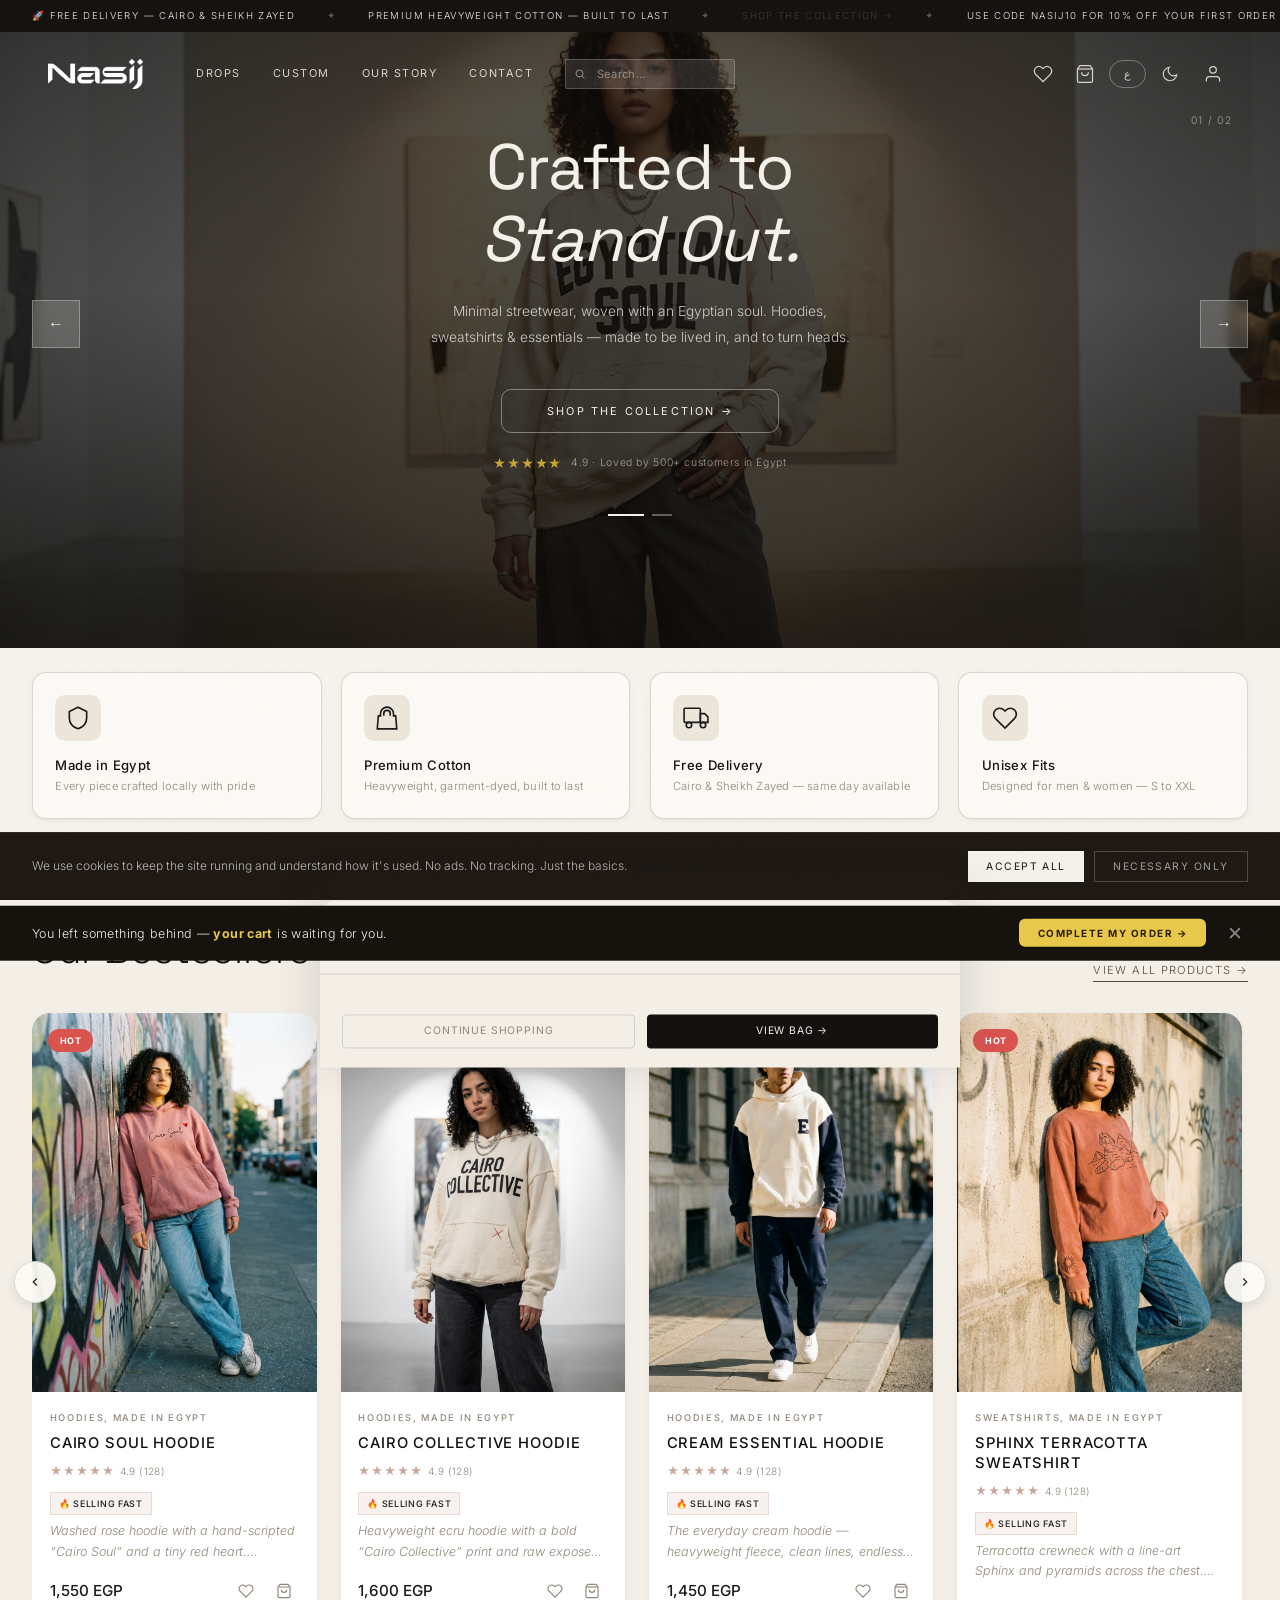
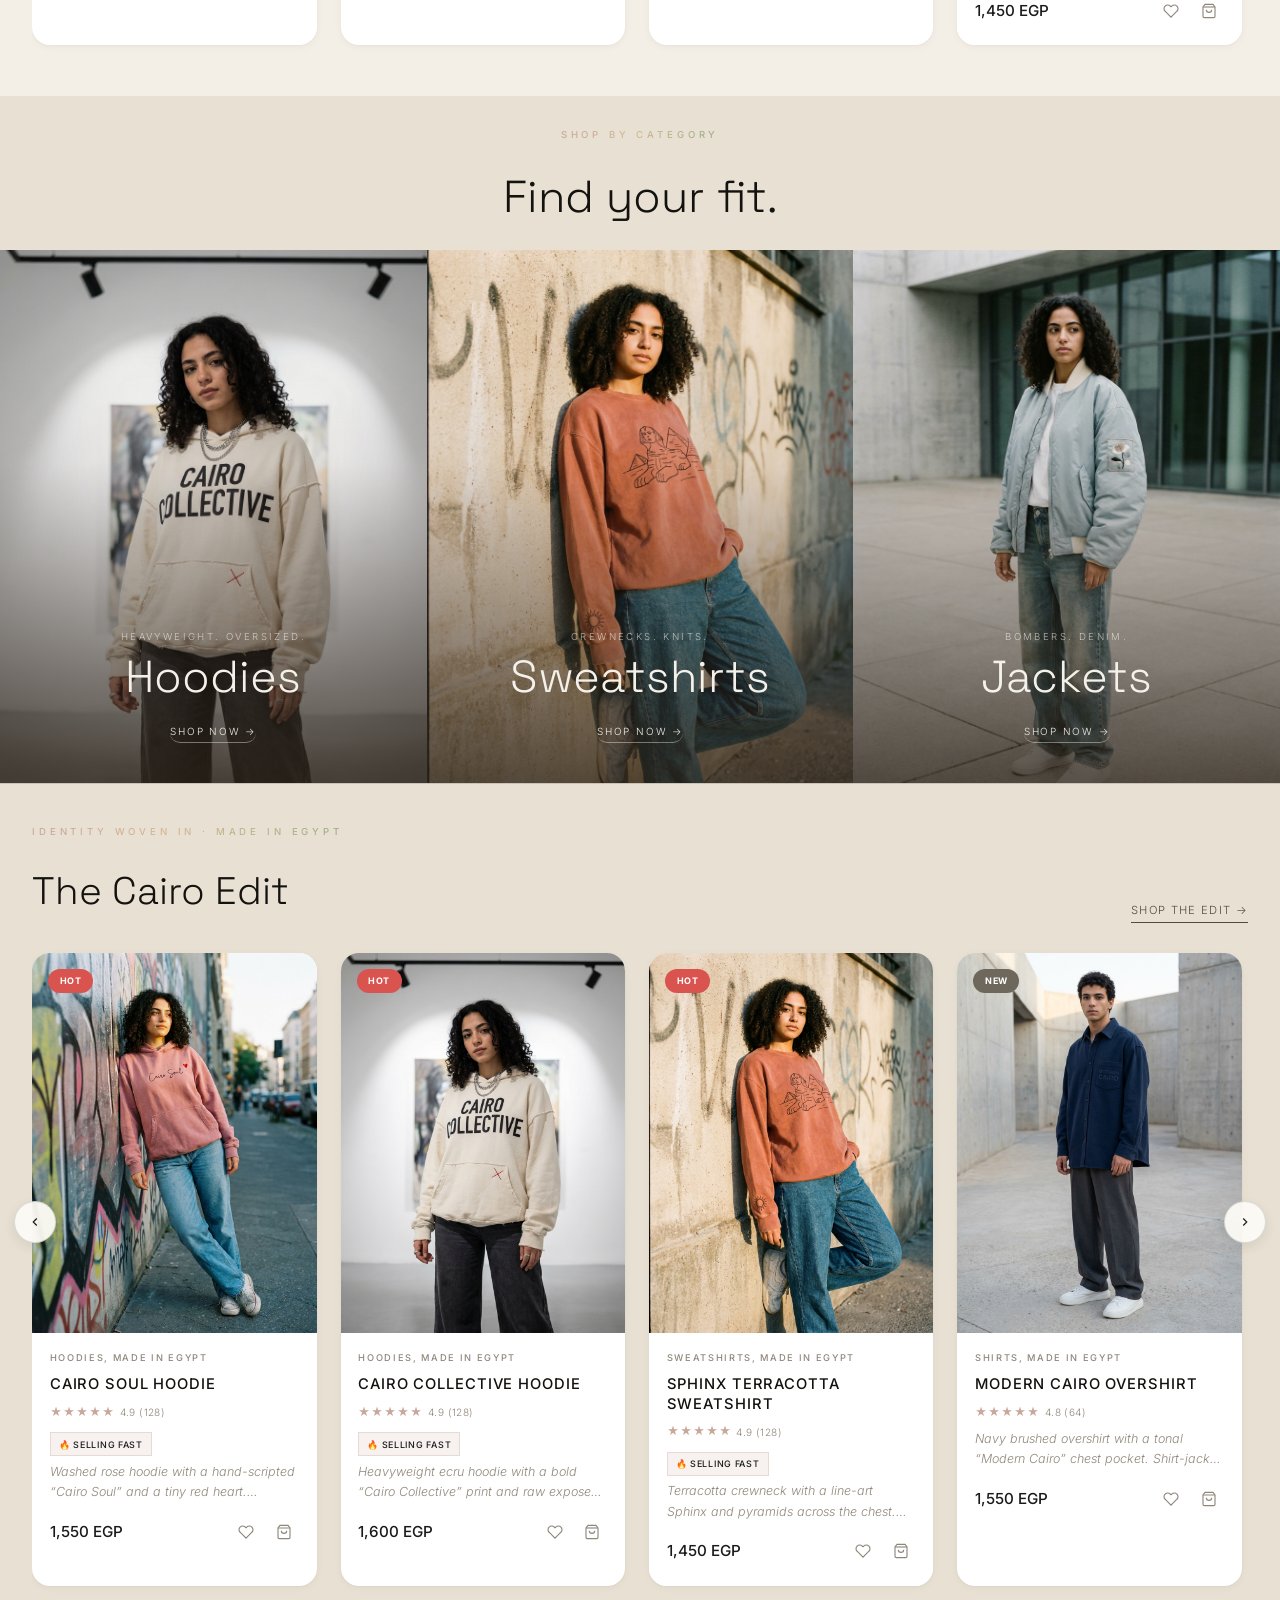
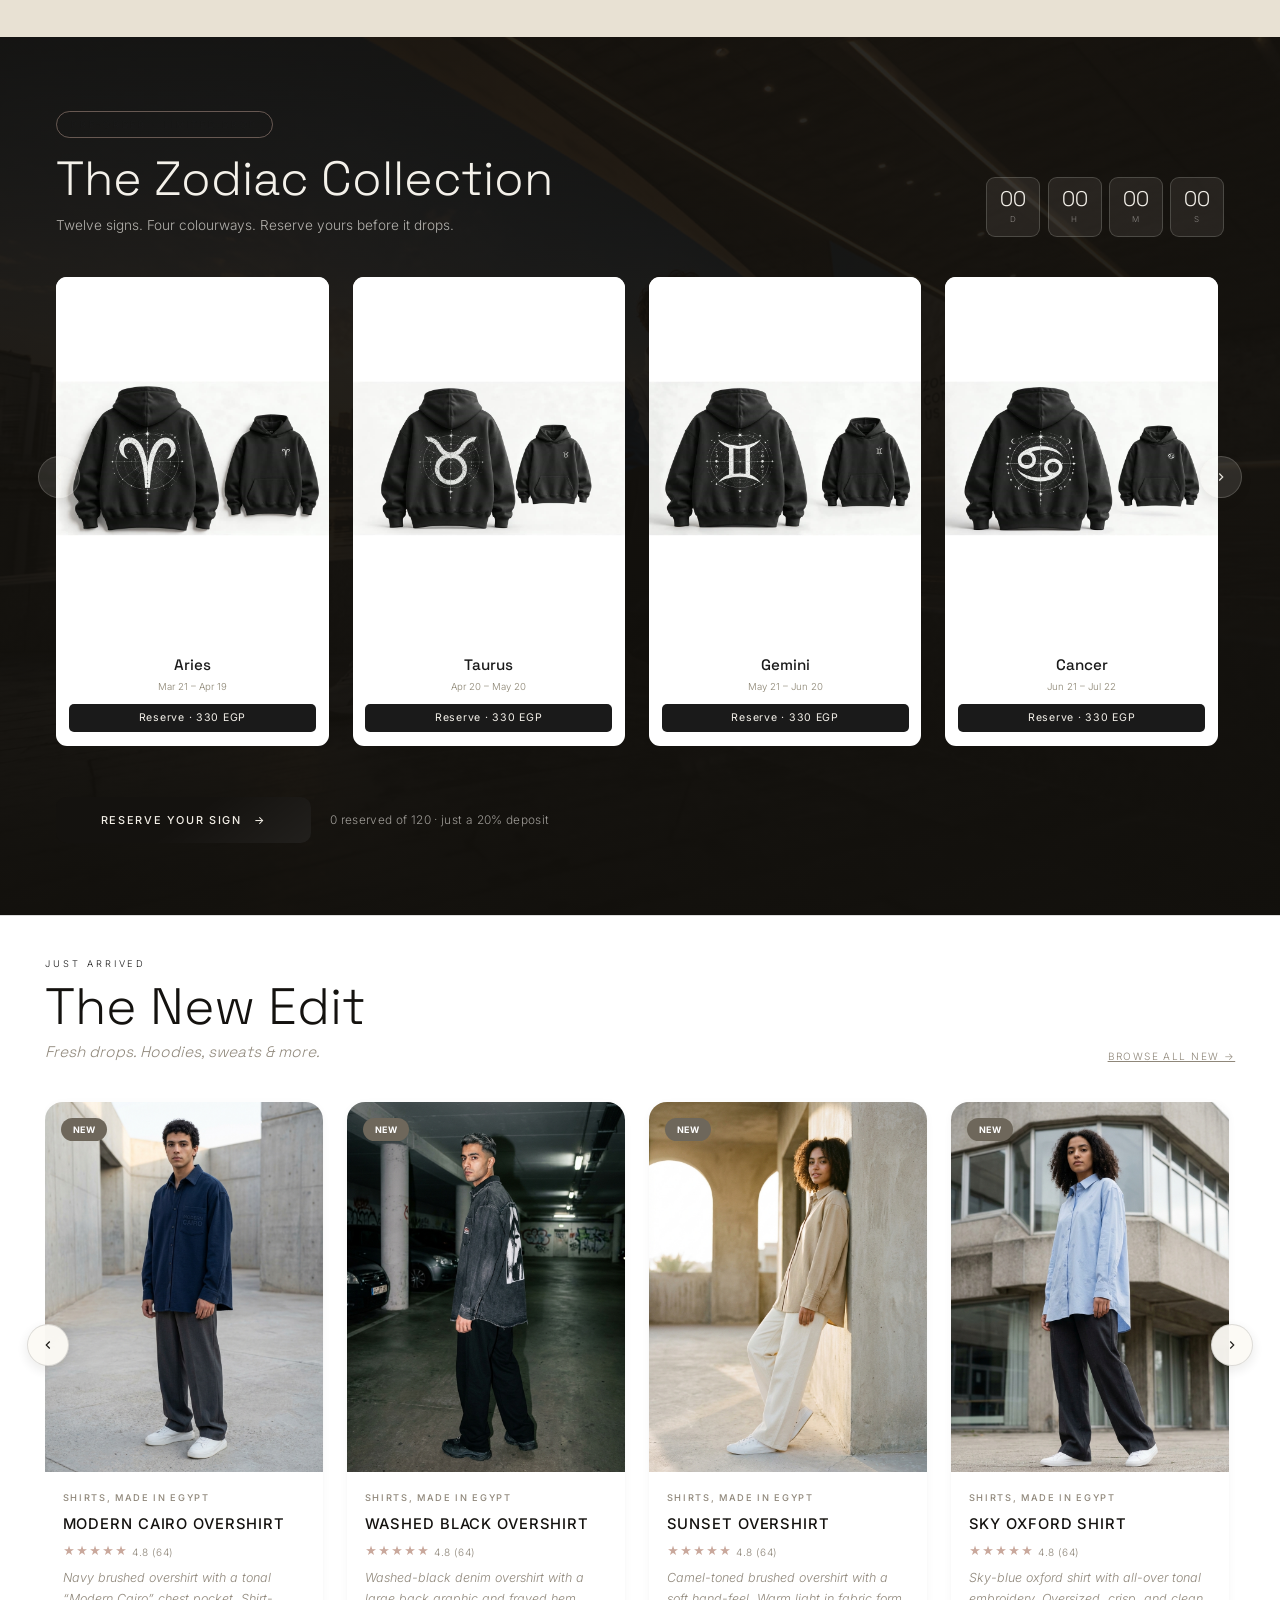
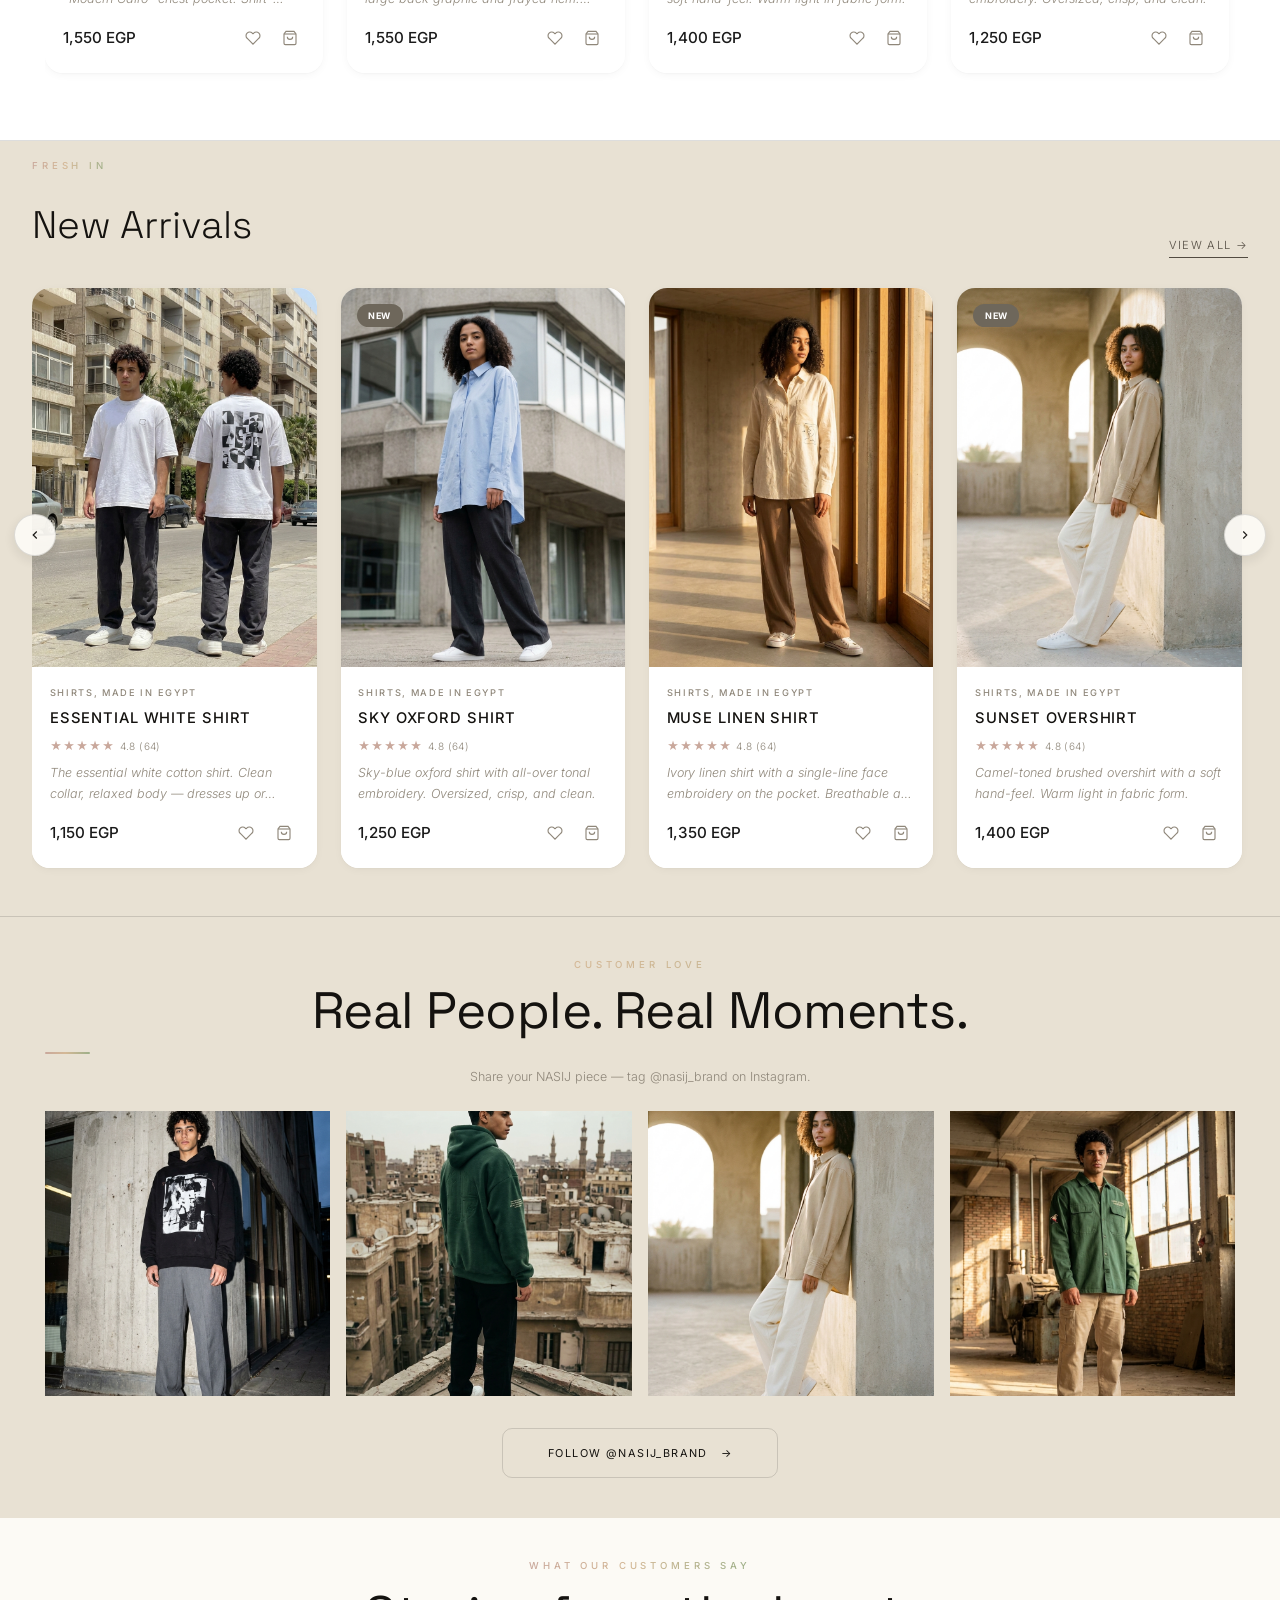
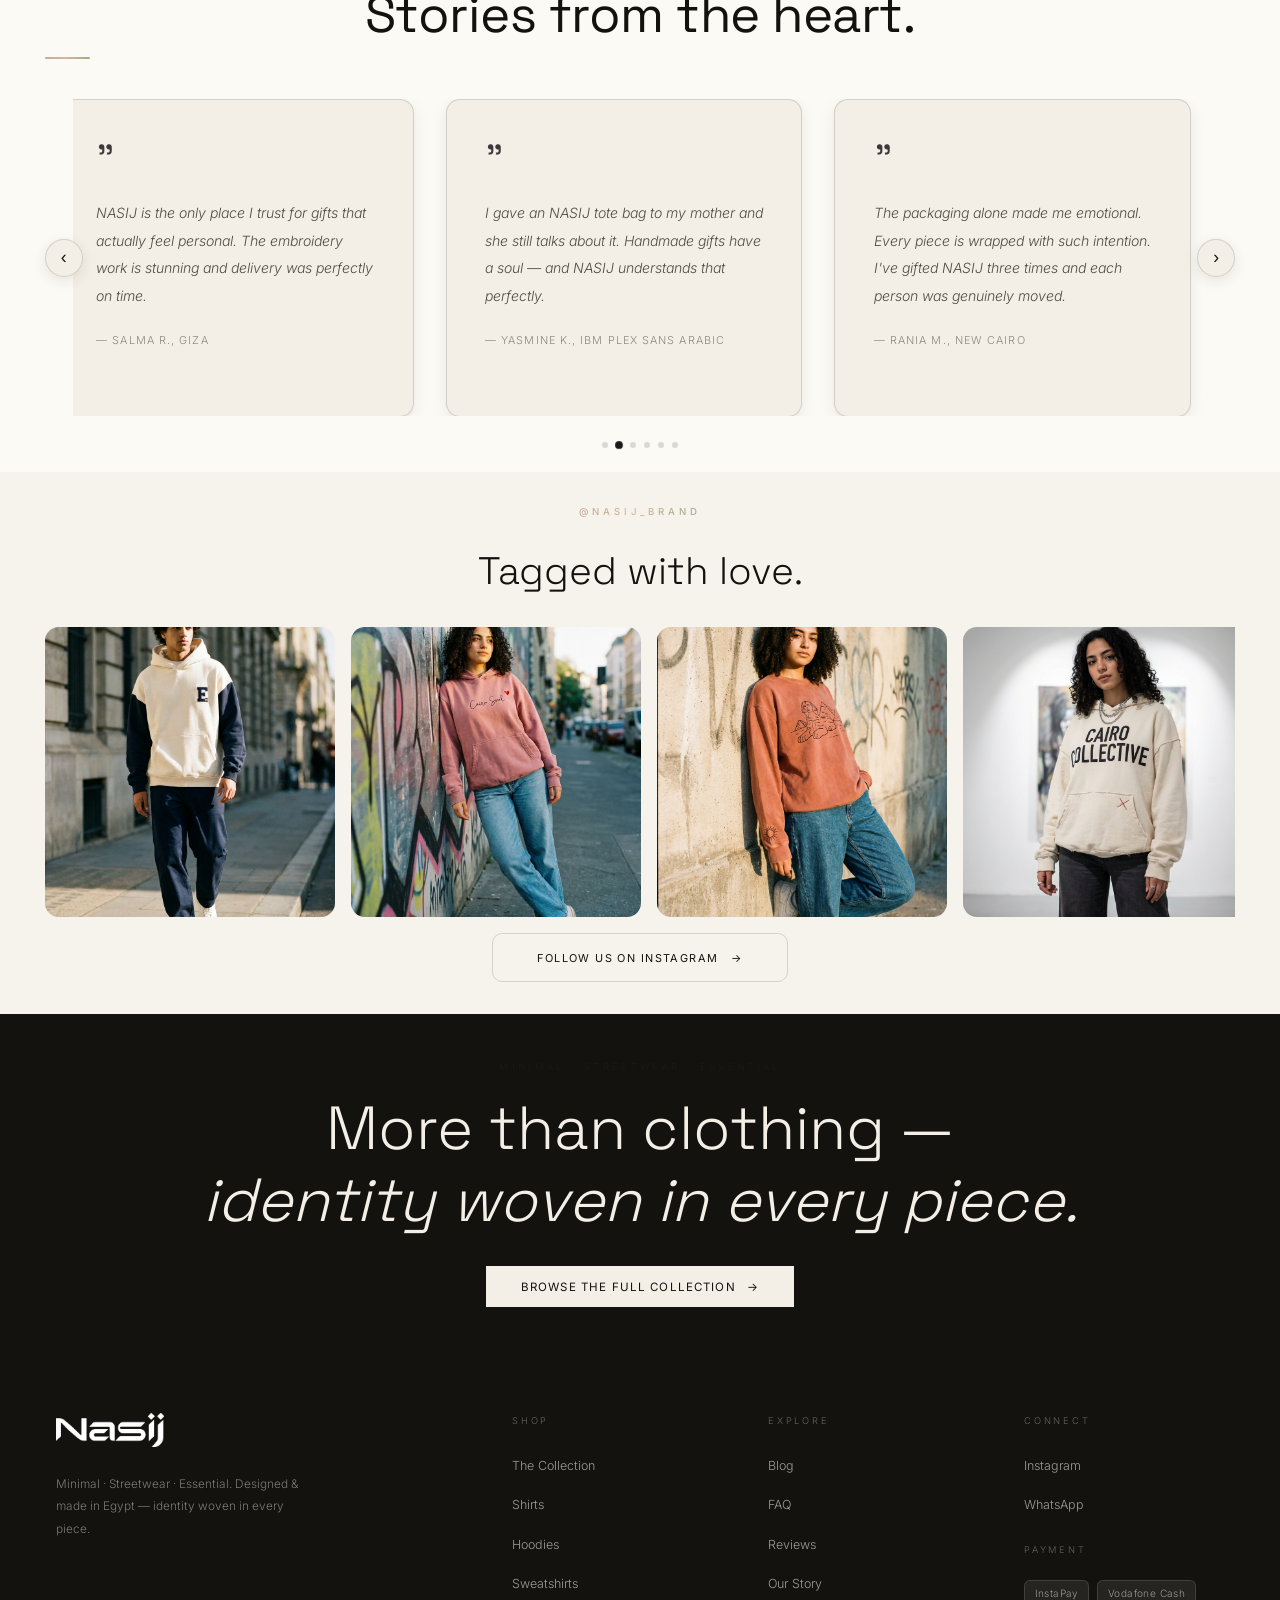
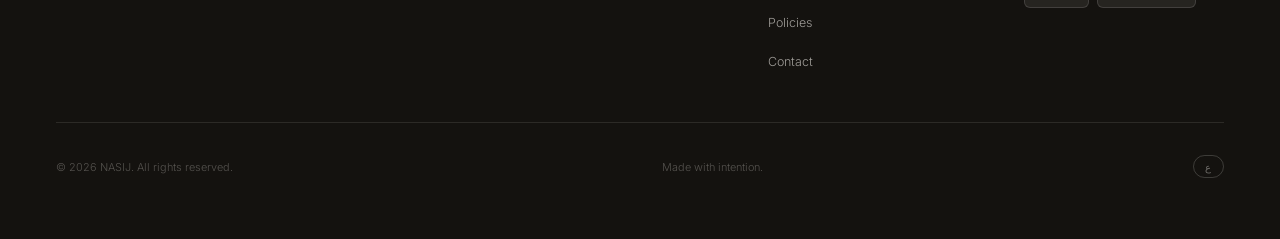
==== commit f779b11c: "feat: page/category visibility control, homepage Zodiac feature, drop Makers section - Admin: new "P" ====
--- a/index.html
+++ b/index.html
@@ -1794,6 +1794,46 @@
     .co-success-ico{font-size:2.5rem;color:var(--sage);margin-bottom:1.2rem;}
     @media(max-width:900px){.co-layout{grid-template-columns:1fr;}.co-sum{position:relative;top:0;}}
     @media(max-width:600px){.co-page{padding:7rem 1.5rem 4rem;}}
+
+    /* ── ZODIAC FEATURE (homepage) ── */
+    .zod-feat-sec{position:relative;padding:4.5rem 3.5rem;overflow:hidden;background:#12100C;}
+    .zod-feat-bg{position:absolute;inset:0;background-image:url('images/zodiac/zodiac-banner.jpg');background-size:cover;background-position:center 40%;opacity:.22;}
+    .zod-feat-sec::after{content:"";position:absolute;inset:0;background:linear-gradient(to bottom,rgba(18,16,12,.55),rgba(18,16,12,.9));pointer-events:none;}
+    .zod-feat-inner{position:relative;z-index:2;max-width:1240px;margin:0 auto;}
+    .zod-feat-hd{display:flex;justify-content:space-between;align-items:flex-end;gap:1.5rem;flex-wrap:wrap;margin-bottom:2rem;}
+    .zod-feat-label{display:inline-block;font-size:.56rem;letter-spacing:.3em;text-transform:uppercase;color:var(--rose);
+      border:1px solid rgba(201,168,156,.45);border-radius:20px;padding:.32rem .9rem;margin-bottom:.9rem;}
+    .zod-feat-title{font-family:var(--fh);font-size:clamp(1.9rem,4.4vw,3rem);font-weight:300;color:#F4F1EA;margin:0 0 .5rem;line-height:1.1;}
+    .zod-feat-tag{font-size:.85rem;color:rgba(250,247,242,.68);margin:0;line-height:1.75;max-width:460px;}
+    .zod-feat-count{display:flex;gap:.45rem;}
+    .zfc-cell{display:flex;flex-direction:column;align-items:center;gap:.25rem;min-width:54px;
+      background:rgba(244,241,234,.08);border:1px solid rgba(244,241,234,.18);border-radius:9px;padding:.6rem .4rem;}
+    .zfc-n{font-family:var(--fh);font-size:1.32rem;color:#F4F1EA;line-height:1;font-variant-numeric:tabular-nums;}
+    .zfc-l{font-size:.5rem;letter-spacing:.16em;text-transform:uppercase;color:rgba(250,247,242,.45);}
+    .zod-feat-sec .home-slider-wrap{position:relative;}
+    .zod-feat-sec .slider-arr{background:rgba(244,241,234,.12);border-color:rgba(244,241,234,.2);color:#F4F1EA;}
+    .zod-feat-sec .slider-arr:hover{background:rgba(244,241,234,.22);}
+    .zod-sign-card{flex:0 0 auto;width:210px;background:#fff;border-radius:11px;overflow:hidden;cursor:pointer;
+      transition:transform .25s ease,box-shadow .25s ease;position:relative;}
+    .zod-sign-card:hover{transform:translateY(-5px);box-shadow:0 16px 40px rgba(0,0,0,.4);}
+    .zod-sign-card img{width:100%;aspect-ratio:3/4;object-fit:cover;display:block;background:#f2efe8;}
+    .zod-sign-card .zsc-b{padding:.7rem .8rem .85rem;text-align:center;}
+    .zod-sign-card .zsc-n{font-family:var(--fh);font-size:.95rem;font-weight:500;color:#1A1A1A;margin:0 0 .12rem;}
+    .zod-sign-card .zsc-d{font-size:.6rem;color:#8A8371;margin:0 0 .5rem;}
+    .zod-sign-card .zsc-cta{display:block;width:100%;background:#1A1A1A;color:#F4F1EA;border:none;border-radius:5px;
+      padding:.48rem;font-family:var(--fb);font-size:.66rem;letter-spacing:.07em;cursor:pointer;transition:background .2s;}
+    .zod-sign-card .zsc-cta:hover{background:var(--rose);color:#1A1A1A;}
+    .zod-feat-foot{display:flex;align-items:center;gap:1.2rem;margin-top:2rem;flex-wrap:wrap;}
+    .zod-feat-cta{flex-shrink:0;}
+    .zod-feat-note{font-size:.74rem;color:rgba(250,247,242,.6);letter-spacing:.03em;}
+    @media(max-width:768px){
+      .zod-feat-sec{padding:3rem 1.5rem;}
+      .zod-feat-hd{align-items:flex-start;}
+      .zod-sign-card{width:165px;}
+      .zfc-cell{min-width:46px;padding:.5rem .3rem;}
+      .zfc-n{font-size:1.1rem;}
+      .zod-feat-cta{width:100%;justify-content:center;}
+    }
 
     /* ── DROPS / PRE-ORDER (الحجز) ── */
     .drop-hero{position:relative;min-height:74vh;display:flex;align-items:center;justify-content:center;text-align:center;
@@ -6297,6 +6337,41 @@
     </div>
   </section>
 
+  <!-- ZODIAC FEATURE -->
+  <section class="zod-feat-sec">
+    <div class="zod-feat-bg"></div>
+    <div class="zod-feat-inner">
+      <div class="zod-feat-hd">
+        <div>
+          <span class="zod-feat-label" data-en="Pre-order · Limited Drop" data-ar="حجز · دروب محدود">Pre-order · Limited Drop</span>
+          <h2 class="zod-feat-title" data-en="The Zodiac Collection" data-ar="كولكشن الأبراج">The Zodiac Collection</h2>
+          <p class="zod-feat-tag" data-en="Twelve signs. Four colourways. Reserve yours before it drops." data-ar="١٢ برج. ٤ ألوان. احجز برجك قبل ما ينزل.">Twelve signs. Four colourways. Reserve yours before it drops.</p>
+        </div>
+        <div class="zod-feat-count" id="zodFeatCount">
+          <div class="zfc-cell"><span class="zfc-n" id="zfD">00</span><span class="zfc-l" data-en="D" data-ar="ي">D</span></div>
+          <div class="zfc-cell"><span class="zfc-n" id="zfH">00</span><span class="zfc-l" data-en="H" data-ar="س">H</span></div>
+          <div class="zfc-cell"><span class="zfc-n" id="zfM">00</span><span class="zfc-l" data-en="M" data-ar="د">M</span></div>
+          <div class="zfc-cell"><span class="zfc-n" id="zfS">00</span><span class="zfc-l" data-en="S" data-ar="ث">S</span></div>
+        </div>
+      </div>
+      <div class="home-slider-wrap">
+        <button class="slider-arr prev" onclick="slideProducts('zodFeatGrid',-1)" aria-label="Previous">
+          <svg viewBox="0 0 24 24" width="14" height="14" fill="none" stroke="currentColor" stroke-width="2"><polyline points="15 18 9 12 15 6"/></svg>
+        </button>
+        <div class="home-slider" id="zodFeatGrid"></div>
+        <button class="slider-arr next" onclick="slideProducts('zodFeatGrid',1)" aria-label="Next">
+          <svg viewBox="0 0 24 24" width="14" height="14" fill="none" stroke="currentColor" stroke-width="2"><polyline points="9 18 15 12 9 6"/></svg>
+        </button>
+      </div>
+      <div class="zod-feat-foot">
+        <button class="btn-dark zod-feat-cta" onclick="go('drops')">
+          <span data-en="Reserve your sign" data-ar="احجز برجك">Reserve your sign</span><span>→</span>
+        </button>
+        <span class="zod-feat-note" id="zodFeatNote"></span>
+      </div>
+    </div>
+  </section>
+
   <!-- THE NEW EDIT -->
   <section class="new-edit-sec">
     <div class="new-edit-inner">
@@ -7288,38 +7363,6 @@
       <p style="font-style:italic;color:var(--rose);font-size:.9rem;" data-en='"More than clothing — identity woven in every piece."' data-ar="«أكتر من مجرد هدوم — هوية منسوجة في كل قطعة.»">"More than clothing — identity woven in every piece."</p>
     </div>
   </div>
-
-  <!-- FOUNDERS -->
-  <section class="founders-sec">
-    <div class="sec-inner">
-      <span class="sec-label" data-en="The Makers" data-ar="الصانعتان">The Makers</span>
-      <h2 class="sec-title" data-en="Two hands, one vision." data-ar="يدان، رؤية واحدة.">Two hands, one vision.</h2>
-      <div class="founders-grid">
-        <div class="founder-card obs">
-          <div class="founder-ava ava-1"></div>
-          <h3 class="founder-name" data-en="The Designer" data-ar="المصممة">The Designer</h3>
-          <p class="founder-role" data-en="Senior Designer · Visual Storyteller" data-ar="مصممة أولى · راوية قصص بصرية">Senior Designer · Visual Storyteller</p>
-          <p style="font-size:.84rem;color:var(--ink-m);line-height:1.9;margin-bottom:1.5rem;" data-en="Brings the brand to life visually — from the first sketch to the final aesthetic. Background in design, visual communication, and motion." data-ar="بتعطي البراند روحه البصرية — من الرسمة الأولى للإستيتيك النهائي. خلفية في التصميم، التواصل البصري، والحركة.">Brings the brand to life visually — from the first sketch to the final aesthetic. Background in design, visual communication, and motion.</p>
-          <div class="skill-wrap">
-            <span class="skill">Photoshop</span><span class="skill">Illustrator</span><span class="skill">Figma</span>
-            <span class="skill">Premiere</span><span class="skill">After Effects</span><span class="skill">Blender</span>
-          </div>
-        </div>
-        <div class="founder-card obs">
-          <div class="founder-ava ava-2"></div>
-          <h3 class="founder-name" data-en="The Producer" data-ar="المنتج">The Producer</h3>
-          <p class="founder-role" data-en="Garment Dev · Production Lead" data-ar="تطوير المنتج · مسؤول الإنتاج">Garment Dev · Production Lead</p>
-          <p style="font-size:.84rem;color:var(--ink-m);line-height:1.9;margin-bottom:1.5rem;" data-en="The hands behind every stitch and print. Obsessed with heavyweight fabric, clean cuts, and getting every graphic exactly right — made locally in Egypt." data-ar="الأيدي وراء كل غرزة وطبعة. مهووس بالخامة التقيلة، القصّات النظيفة، وضبط كل جرافيك بالظبط — صناعة محلية في مصر.">The hands behind every stitch and print. Obsessed with heavyweight fabric, clean cuts, and getting every graphic exactly right — made locally in Egypt.</p>
-          <div class="skill-wrap">
-            <span class="skill" data-en="Garment Dev" data-ar="تطوير المنتج">Garment Dev</span>
-            <span class="skill" data-en="Screen Print" data-ar="طباعة سلك">Screen Print</span>
-            <span class="skill" data-en="Embroidery" data-ar="تطريز">Embroidery</span>
-            <span class="skill" data-en="Quality Control" data-ar="مراقبة الجودة">Quality Control</span>
-          </div>
-        </div>
-      </div>
-    </div>
-  </section>
 
   <!-- VALUES -->
   <section class="values-sec">
@@ -8584,6 +8627,50 @@
 function startDropCountdown() { stopDropCountdown(); updateDropCountdown(); _dropTimer = setInterval(updateDropCountdown, 1000); }
 function stopDropCountdown() { if (_dropTimer) { clearInterval(_dropTimer); _dropTimer = null; } }
 
+/* ── Homepage zodiac feature ── */
+function renderZodiacFeature() {
+  const sec = document.querySelector('.zod-feat-sec');
+  if (!sec) return;
+  const d = dropCfg(), ar = lang === 'ar';
+  // If the drop is off or the category is hidden, take the whole band down
+  const hiddenCats = window.NASIJ_HIDDEN_CATS || [];
+  if (!d.active || hiddenCats.indexOf(d.cat) > -1) { sec.style.display = 'none'; stopZodFeatCountdown(); return; }
+  sec.style.display = '';
+
+  const grid = document.getElementById('zodFeatGrid');
+  if (grid) {
+    grid.innerHTML = ZODIAC_SIGNS.map(s => {
+      const prods = signProducts(s.slug);
+      if (!prods.length) return '';
+      const hero = prods[0], from = Math.min(...prods.map(p => p.price));
+      return `<div class="zod-sign-card" onclick="openReserve('${s.slug}')" tabindex="0" role="button"
+                onkeydown="if(event.key==='Enter'||event.key===' '){event.preventDefault();openReserve('${s.slug}')}">
+          <img src="${hero.imgs[0]}" alt="${ar ? s.ar : s.en}" loading="lazy" decoding="async">
+          <div class="zsc-b">
+            <p class="zsc-n">${ar ? s.ar : s.en}</p>
+            <p class="zsc-d">${ar ? s.dAr : s.dEn}</p>
+            <button class="zsc-cta" onclick="event.stopPropagation();openReserve('${s.slug}')">${ar ? `احجز · ${depositOf(from).toLocaleString()} ج.م` : `Reserve · ${depositOf(from).toLocaleString()} EGP`}</button>
+          </div>
+        </div>`;
+    }).join('');
+  }
+  const note = document.getElementById('zodFeatNote');
+  if (note) note.textContent = ar
+    ? `${reservedCount()} حجز من ${d.goal} · عربون ${d.depositPct}٪ بس`
+    : `${reservedCount()} reserved of ${d.goal} · just a ${d.depositPct}% deposit`;
+  startZodFeatCountdown();
+  applyLang();
+}
+let _zodFeatTimer = null;
+function updateZodFeatCountdown() {
+  const t = dropTimeLeft(), pad = v => String(v).padStart(2, '0');
+  const set = (id, v) => { const el = document.getElementById(id); if (el && el.textContent !== v) el.textContent = v; };
+  set('zfD', pad(t.d)); set('zfH', pad(t.h)); set('zfM', pad(t.m)); set('zfS', pad(t.s));
+  if (t.ended) stopZodFeatCountdown();
+}
+function startZodFeatCountdown() { stopZodFeatCountdown(); updateZodFeatCountdown(); _zodFeatTimer = setInterval(updateZodFeatCountdown, 1000); }
+function stopZodFeatCountdown() { if (_zodFeatTimer) { clearInterval(_zodFeatTimer); _zodFeatTimer = null; } }
+
 /* ── Reserve modal ── */
 let _resSign = null, _resColor = null, _resSize = null;
 
@@ -9149,6 +9236,7 @@
 
   if (pg === 'products')              renderProducts();
   if (pg === 'drops')                 renderDrops(); else stopDropCountdown();
+  if (pg === 'home')                  renderZodiacFeature(); else stopZodFeatCountdown();
   if (pg === 'wishlist')              renderWishlist();
   if (pg === 'cart')                  renderCart();
   if (pg === 'checkout')              renderCheckout();
@@ -9277,7 +9365,7 @@
   if (pg?.startsWith('gift') && currentGiftPg) renderGift(currentGiftPg);
   if (pg === 'faq') renderFaq();
   if (pg === 'reviews') renderReviews();
-  if (pg === 'home') { renderHomePreview(); renderNewArrivals(); renderNewEdit(); renderGoldEdit(); renderTesti(); updateHeroSlide(); }
+  if (pg === 'home') { renderHomePreview(); renderNewArrivals(); renderNewEdit(); renderZodiacFeature(); renderGoldEdit(); renderTesti(); updateHeroSlide(); }
   if (document.getElementById('cartOv')?.classList.contains('open')) renderCartDrawer();
   if (document.getElementById('wishOv')?.classList.contains('open')) renderWishDrawer();
   if (pg === 'admin') renderAdmin();
@@ -9323,7 +9411,7 @@
   if (pg === 'home') {
     renderHomePreview();
     renderNewArrivals();
-    renderNewEdit();
+    renderNewEdit(); renderZodiacFeature();
     renderGoldEdit();
     renderTesti();
     updateHeroSlide(); // refresh per-slide copy in the new language
@@ -9391,6 +9479,9 @@
   if (!grid) return;
 
   let list = cat === 'all' ? [...PRODUCTS] : PRODUCTS.filter(p => p.cat === cat);
+  // Drop anything in a category the dashboard has switched off
+  const _hc = window.NASIJ_HIDDEN_CATS || [];
+  if (_hc.length) list = list.filter(p => _hc.indexOf(p.cat) < 0);
   // Collapse colour-variant groups to a single representative card (primary = first id in the group)
   list = list.filter(p => { const g = getVariantGroup(p.id); return !g || g[0] === p.id; });
 
@@ -14533,16 +14624,16 @@
 // (no hash = home; other pages render themselves via go() navigation)
 const _initOnHome = !location.hash || location.hash === '#' || location.hash === '#home';
 if (_initOnHome) {
-  renderHomePreview(); renderNewArrivals(); renderNewEdit(); renderGoldEdit();
+  renderHomePreview(); renderNewArrivals(); renderNewEdit(); renderZodiacFeature(); renderGoldEdit();
   initHero(); startHeroAuto(); renderTesti();
 }
 // Fetch server price/image overrides then re-render home sections with fresh data
 loadProductOverrides().then(() => {
   if (_initOnHome) {
-    renderHomePreview(); renderNewArrivals(); renderNewEdit(); renderGoldEdit();
+    renderHomePreview(); renderNewArrivals(); renderNewEdit(); renderZodiacFeature(); renderGoldEdit();
   } else {
     // For non-home pages, still init hero so navigating back to home works
-    renderHomePreview(); renderNewArrivals(); renderNewEdit(); renderGoldEdit();
+    renderHomePreview(); renderNewArrivals(); renderNewEdit(); renderZodiacFeature(); renderGoldEdit();
     initHero(); startHeroAuto(); renderTesti();
   }
 });
@@ -15762,7 +15853,7 @@
 <script defer src="https://www.gstatic.com/firebasejs/10.12.5/firebase-auth-compat.js"></script>
 <script defer src="https://www.gstatic.com/firebasejs/10.12.5/firebase-firestore-compat.js"></script>
 <script defer src="https://www.gstatic.com/firebasejs/10.12.5/firebase-storage-compat.js"></script>
-<script defer src="firebase-config.js?v=10"></script>
-<script defer src="cloud.js?v=10"></script>
+<script defer src="firebase-config.js?v=11"></script>
+<script defer src="cloud.js?v=11"></script>
 </body>
 </html>
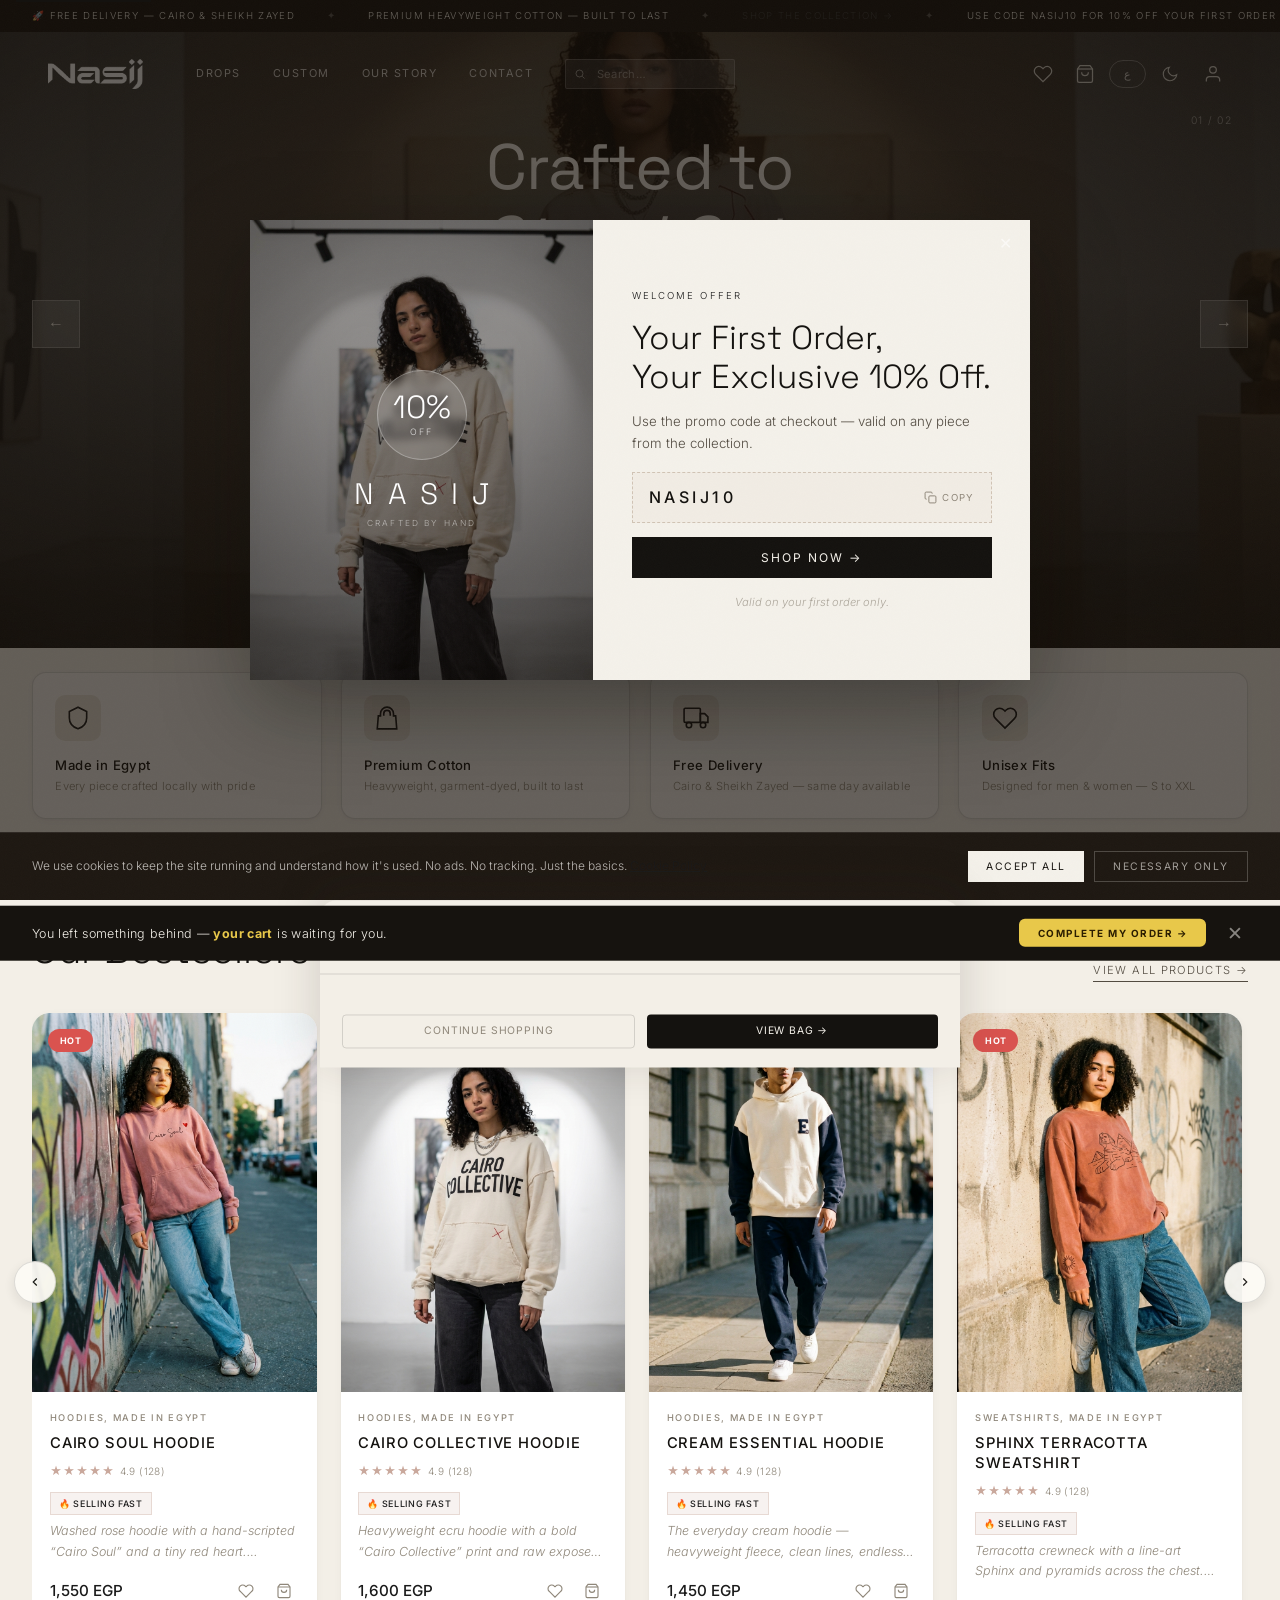
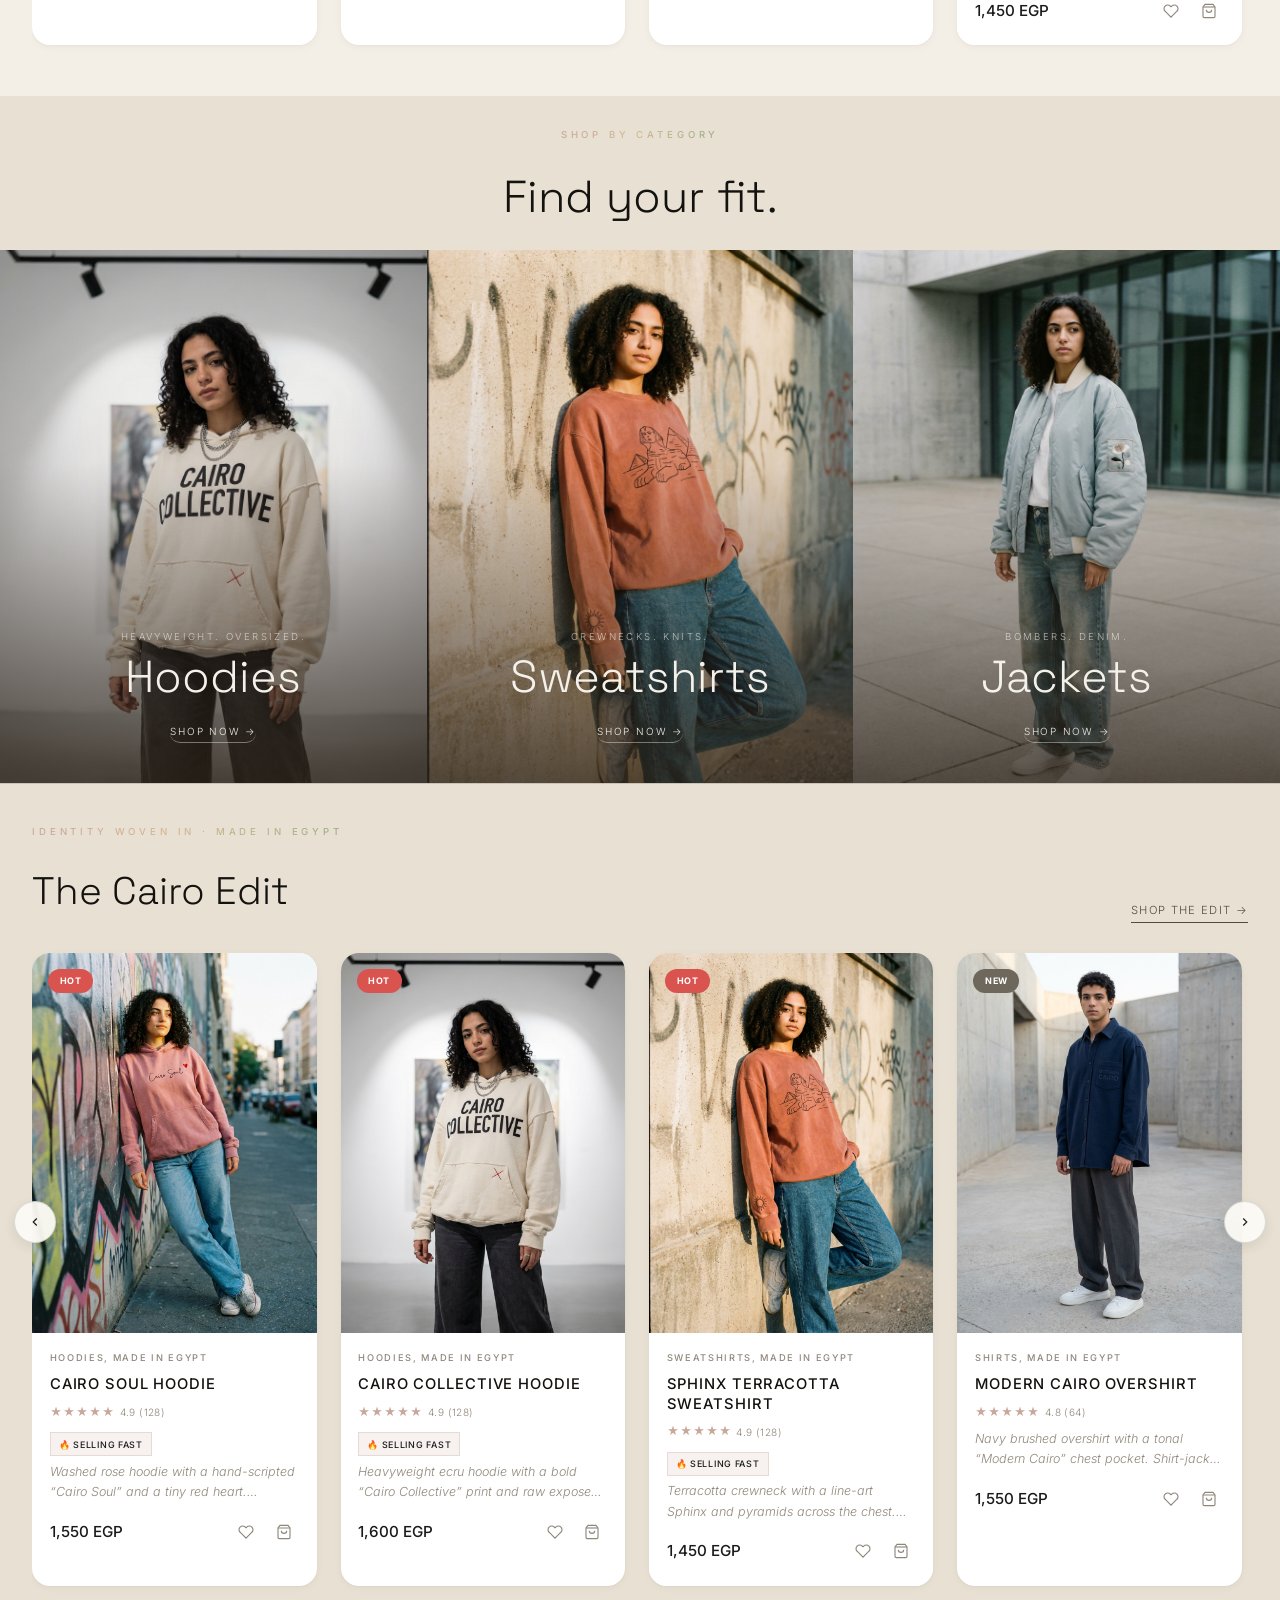
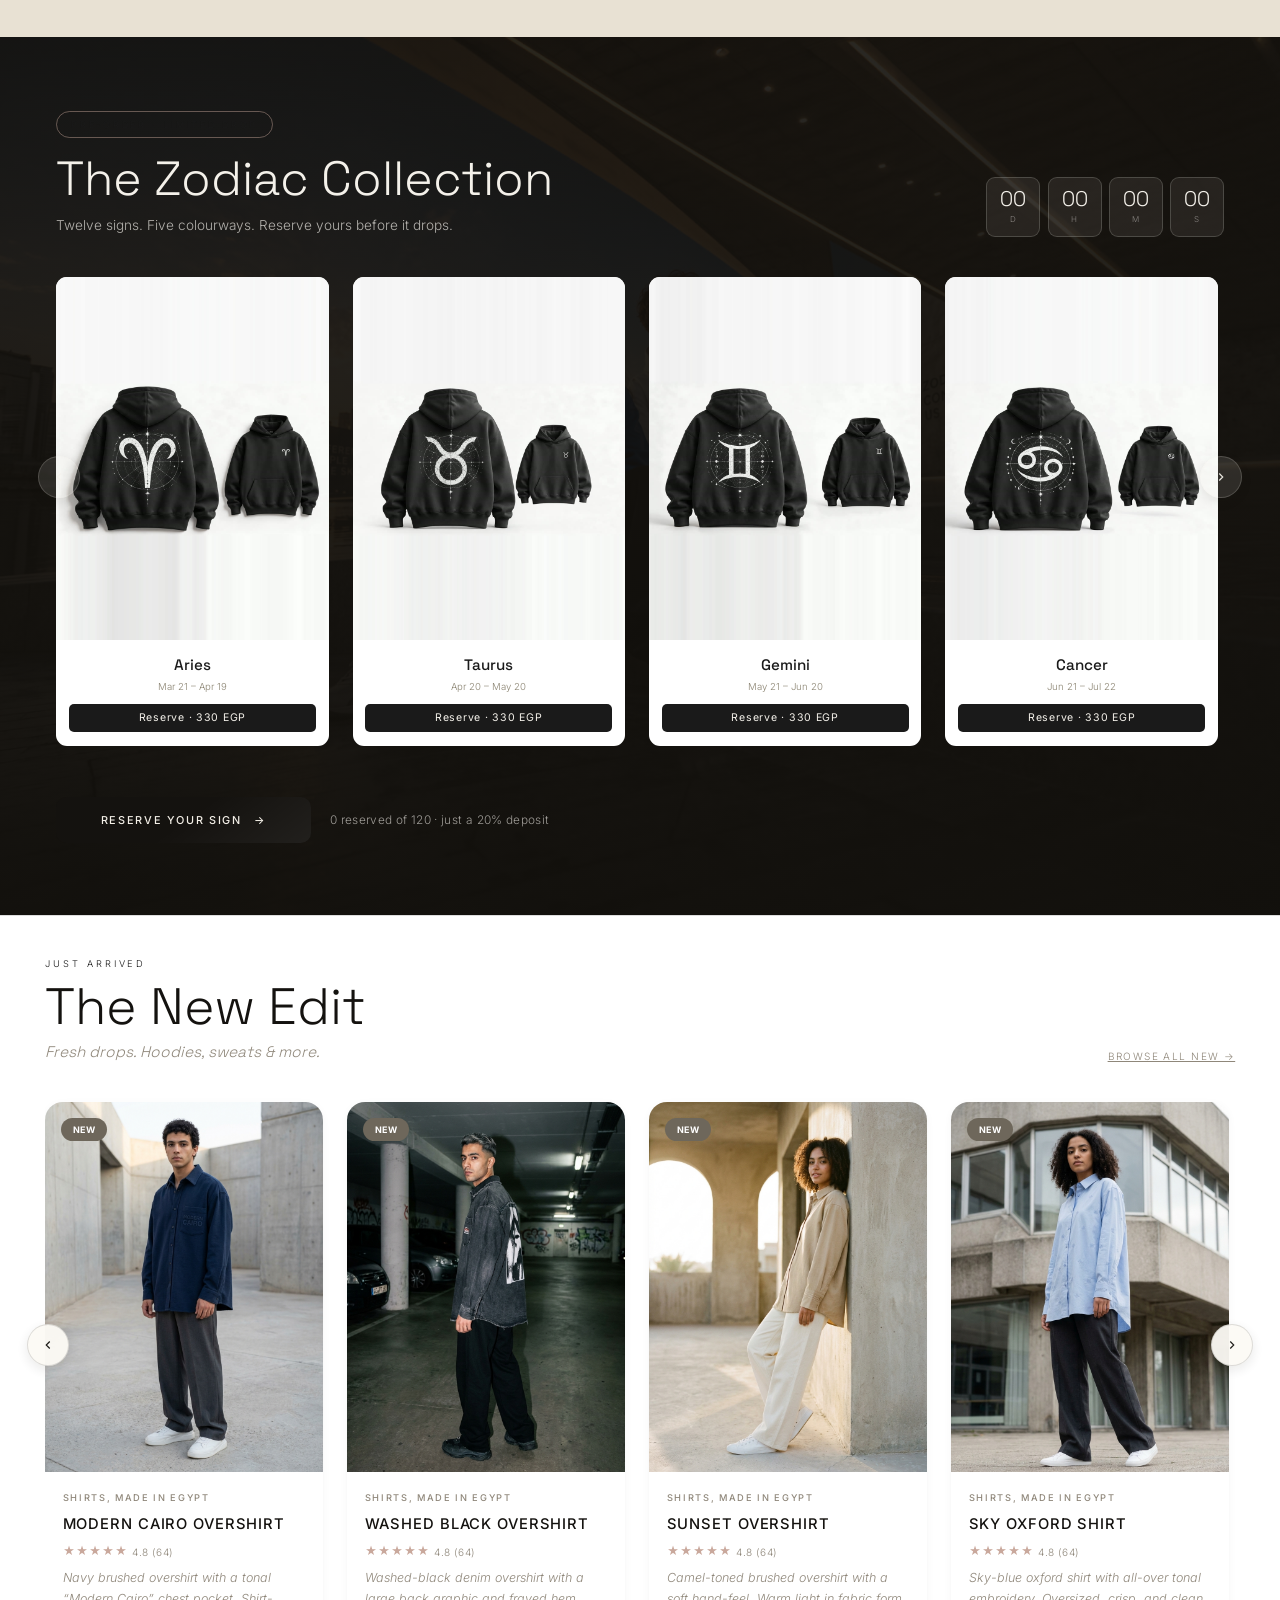
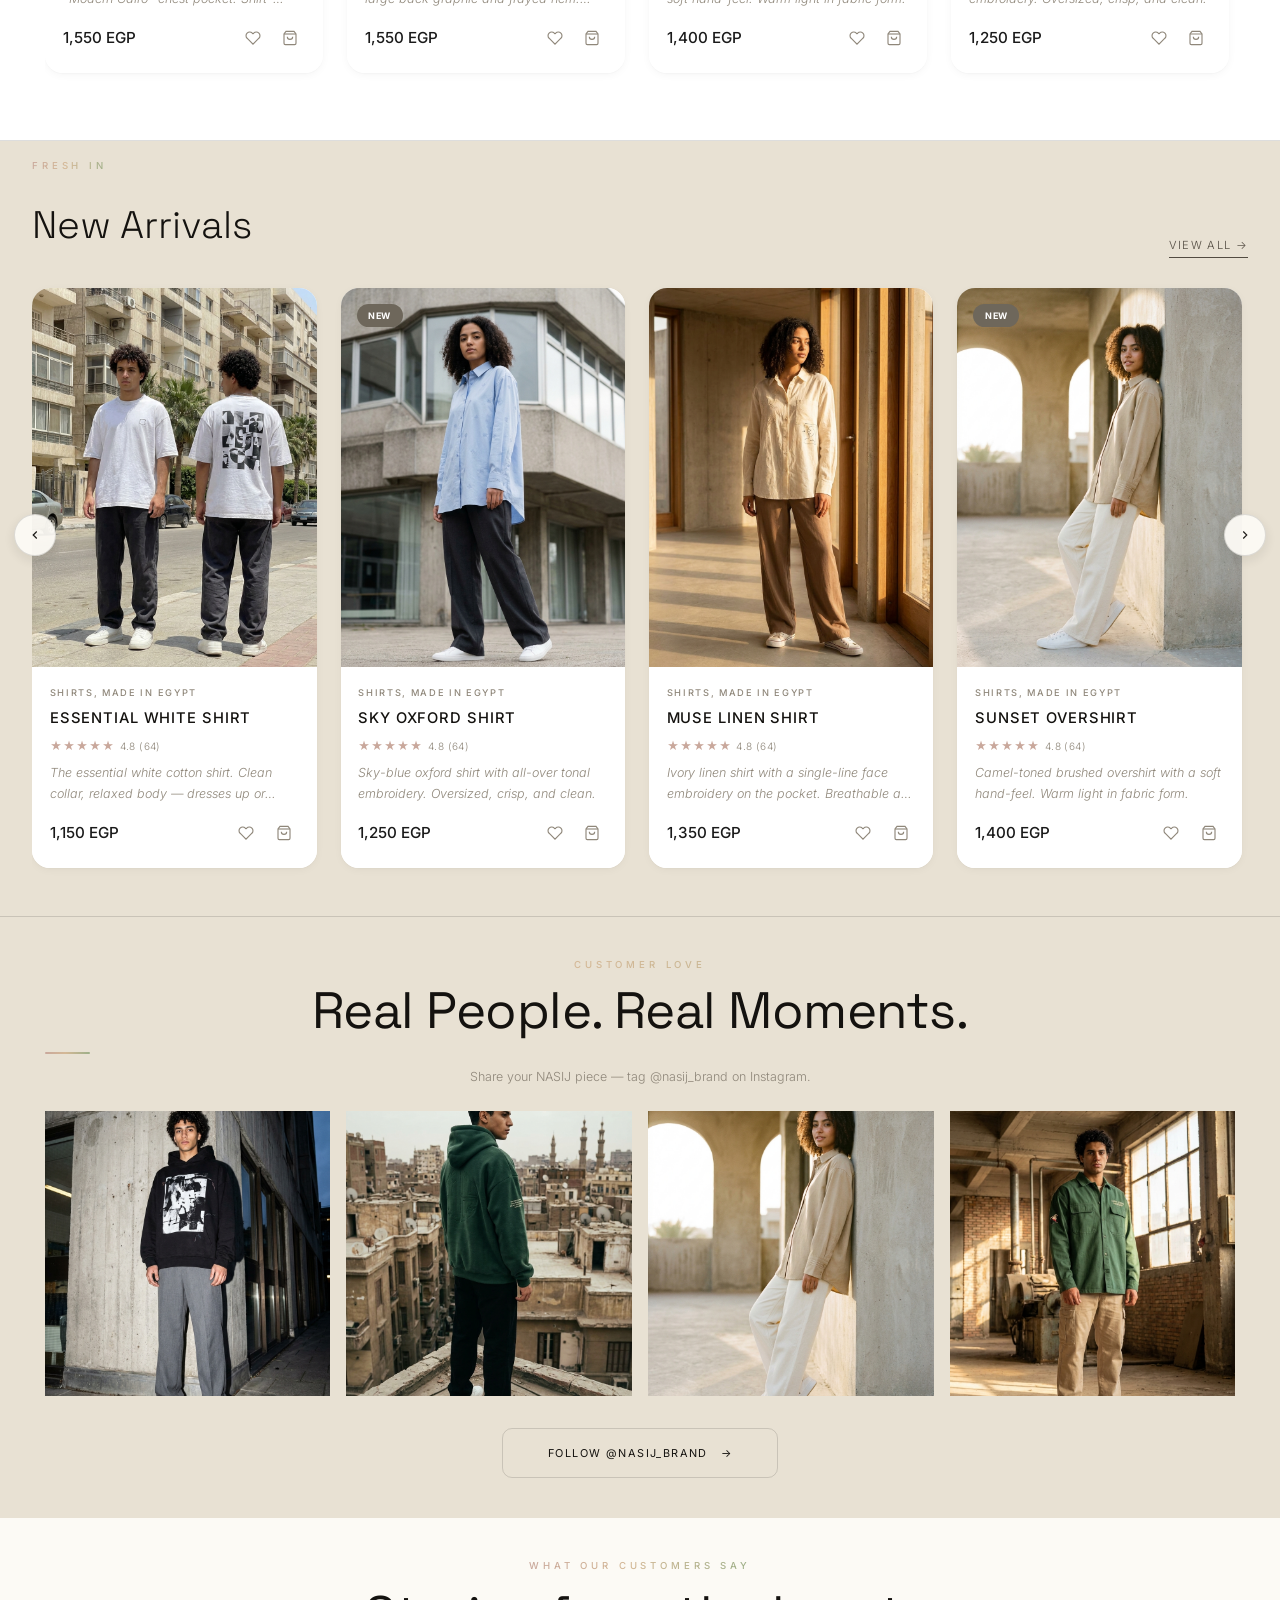
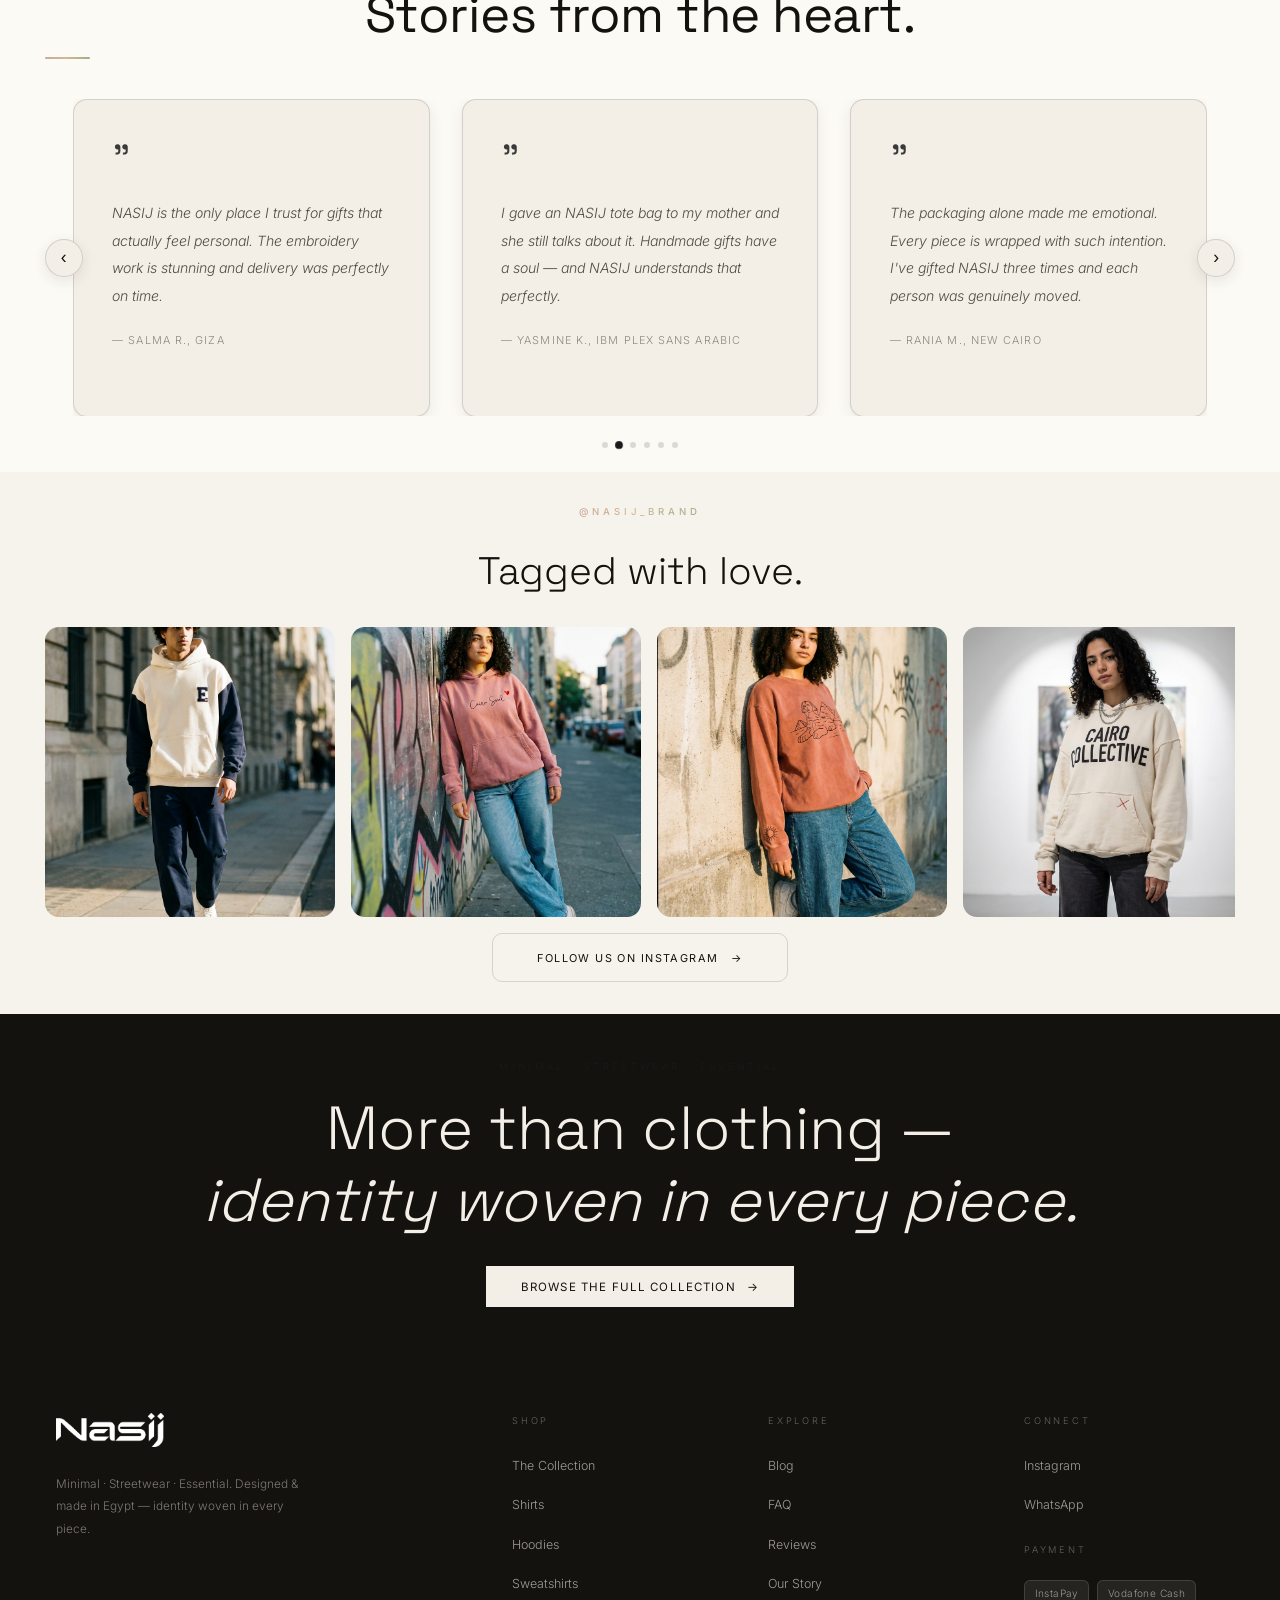
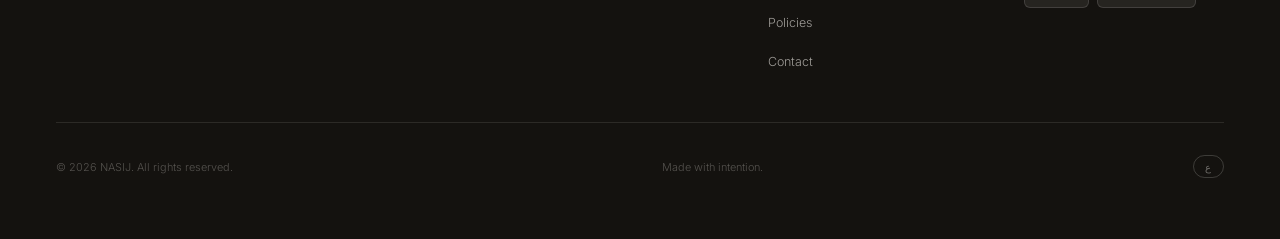
==== commit 496110ca: "feat(zodiac): re-shoot all 60 hoodie mockups + add Maroon colourway All zodiac images regenerated fr" ====
--- a/index.html
+++ b/index.html
@@ -5985,7 +5985,7 @@
                 <div class="mega-cat-thumb" style="background-image:url('images/zodiac/leo-black.jpg');background-position:center 22%;"></div>
                 <div>
                   <span class="mega-cat-name" data-en="Zodiac" data-ar="الأبراج">Zodiac</span>
-                  <span class="mega-cat-desc" data-en="Your sign. Four colours." data-ar="برجك. بأربع ألوان.">Your sign. Four colours.</span>
+                  <span class="mega-cat-desc" data-en="Your sign. Five colours." data-ar="برجك. بخمس ألوان.">Your sign. Five colours.</span>
                 </div>
               </a>
             </div>
@@ -6345,7 +6345,7 @@
         <div>
           <span class="zod-feat-label" data-en="Pre-order · Limited Drop" data-ar="حجز · دروب محدود">Pre-order · Limited Drop</span>
           <h2 class="zod-feat-title" data-en="The Zodiac Collection" data-ar="كولكشن الأبراج">The Zodiac Collection</h2>
-          <p class="zod-feat-tag" data-en="Twelve signs. Four colourways. Reserve yours before it drops." data-ar="١٢ برج. ٤ ألوان. احجز برجك قبل ما ينزل.">Twelve signs. Four colourways. Reserve yours before it drops.</p>
+          <p class="zod-feat-tag" data-en="Twelve signs. Five colourways. Reserve yours before it drops." data-ar="١٢ برج. ٥ ألوان. احجز برجك قبل ما ينزل.">Twelve signs. Five colourways. Reserve yours before it drops.</p>
         </div>
         <div class="zod-feat-count" id="zodFeatCount">
           <div class="zfc-cell"><span class="zfc-n" id="zfD">00</span><span class="zfc-l" data-en="D" data-ar="ي">D</span></div>
@@ -6999,7 +6999,7 @@
     <div class="drop-step">
       <span class="ds-n">1</span>
       <p class="ds-t" data-en="Pick your sign, colour & size" data-ar="اختار برجك ولونك ومقاسك">Pick your sign, colour &amp; size</p>
-      <p class="ds-d" data-en="Twelve signs, four colourways, S–XXL." data-ar="١٢ برج، ٤ ألوان، من S لـ XXL.">Twelve signs, four colourways, S–XXL.</p>
+      <p class="ds-d" data-en="Twelve signs, five colourways, S–XXL." data-ar="١٢ برج، ٥ ألوان، من S لـ XXL.">Twelve signs, five colourways, S–XXL.</p>
     </div>
     <div class="drop-step">
       <span class="ds-n">2</span>
@@ -8423,7 +8423,7 @@
     price:1150, color:'#F2EEE6', colorName:'White', sizes:['S','M','L','XL'], lead:2, sales:240, imgs:['images/products/p35.jpeg'] }
 ];
 
-/* ═══ ZODIAC COLLECTION — الأبراج ═══ (12 signs × up-to-4 colourways, linked as colour variants) */
+/* ═══ ZODIAC COLLECTION — الأبراج ═══ (12 signs × 5 colourways, linked as colour variants) */
 (function buildZodiac() {
   const SIGNS = [
     // slug, En, Ar, tagline EN, tagline AR, sales, [optional: available colour keys — defaults to all]
@@ -8433,7 +8433,7 @@
     ['cancer',     'Cancer',      'السرطان', 'ruled by the moon’s tide',  'على إيقاع القمر',     180],
     ['leo',        'Leo',         'الأسد',   'radiant and regal',              'ملكية وتألّق',        430],
     ['virgo',      'Virgo',       'العذراء', 'precise and earthy',             'دقّة وصفاء',          260],
-    ['libra',      'Libra',       'الميزان', 'poised and in balance',          'اتزان وانسجام',       220, ['black', 'blue', 'olive']],
+    ['libra',      'Libra',       'الميزان', 'poised and in balance',          'اتزان وانسجام',       220],
     ['scorpio',    'Scorpio',     'العقرب',  'intense and magnetic',           'شدّة وجاذبية',        350],
     ['sagittarius','Sagittarius', 'القوس',   'the free-spirited seeker',       'روح حرّة باحثة',      230],
     ['capricorn',  'Capricorn',   'الجدي',   'built for the summit',           'انضباط نحو القمّة',   270],
@@ -8442,20 +8442,22 @@
   ];
   const COLORS = [
     // key, En, Ar, hex  (first = primary/hero shown in the grid)
-    ['black', 'Black',      'أسود',       '#1A1A1A'],
-    ['white', 'White',      'أبيض',       '#EFEBE0'],
-    ['blue',  'Royal Blue', 'أزرق ملكي',  '#22409B'],
-    ['olive', 'Olive',      'زيتوني',     '#4A4A2E']
+    ['black',  'Black',      'أسود',       '#1A1A1A'],
+    ['white',  'White',      'أبيض',       '#EFEBE0'],
+    ['blue',   'Royal Blue', 'أزرق ملكي',  '#22409B'],
+    ['olive',  'Olive',      'زيتوني',     '#4A4A2E'],
+    ['maroon', 'Maroon',     'عنّابي',      '#6B1A2B']
   ];
-  let nid = 101;
-  SIGNS.forEach(function (S) {
+  // Stable ids: 101 + signIndex*10 + colourIndex — so adding a colourway later
+  // never renumbers the signs that come after it (orders/stock keep pointing right).
+  SIGNS.forEach(function (S, si) {
     var slug = S[0], en = S[1], arName = S[2], tagEn = S[3], tagAr = S[4], sales = S[5];
     var avail = S[6] || COLORS.map(function (c) { return c[0]; }); // colours this sign is available in
     var groupIds = [];
-    COLORS.forEach(function (C) {
+    COLORS.forEach(function (C, ci) {
       var ck = C[0], cEn = C[1], cAr = C[2], hex = C[3];
-      if (avail.indexOf(ck) < 0) return; // skip colours not available for this sign (e.g. Libra has no white)
-      var id = nid++;
+      if (avail.indexOf(ck) < 0) return; // skip colours not available for this sign
+      var id = 101 + si * 10 + ci;
       groupIds.push(id);
       var own = 'images/zodiac/' + slug + '-' + ck + '.jpg';
       PRODUCTS.push({
@@ -15853,7 +15855,7 @@
 <script defer src="https://www.gstatic.com/firebasejs/10.12.5/firebase-auth-compat.js"></script>
 <script defer src="https://www.gstatic.com/firebasejs/10.12.5/firebase-firestore-compat.js"></script>
 <script defer src="https://www.gstatic.com/firebasejs/10.12.5/firebase-storage-compat.js"></script>
-<script defer src="firebase-config.js?v=11"></script>
-<script defer src="cloud.js?v=11"></script>
+<script defer src="firebase-config.js?v=12"></script>
+<script defer src="cloud.js?v=12"></script>
 </body>
 </html>
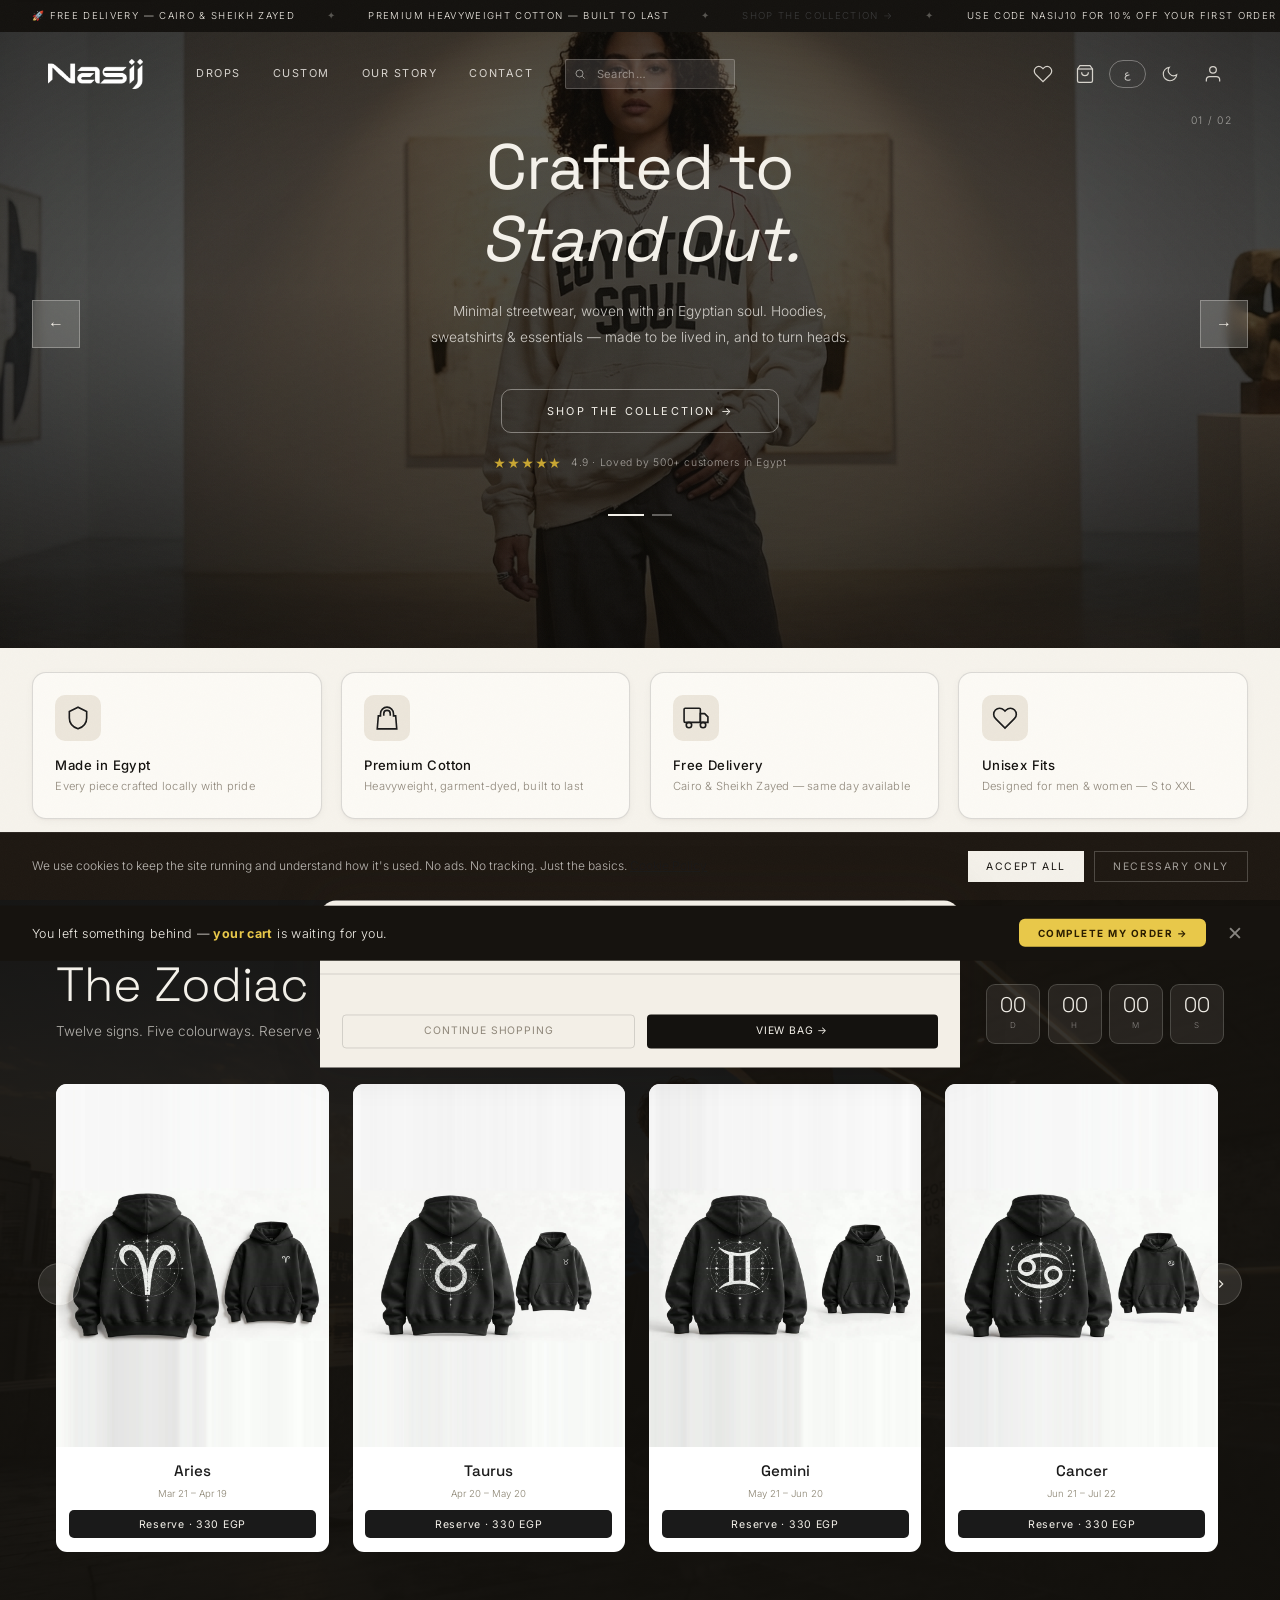
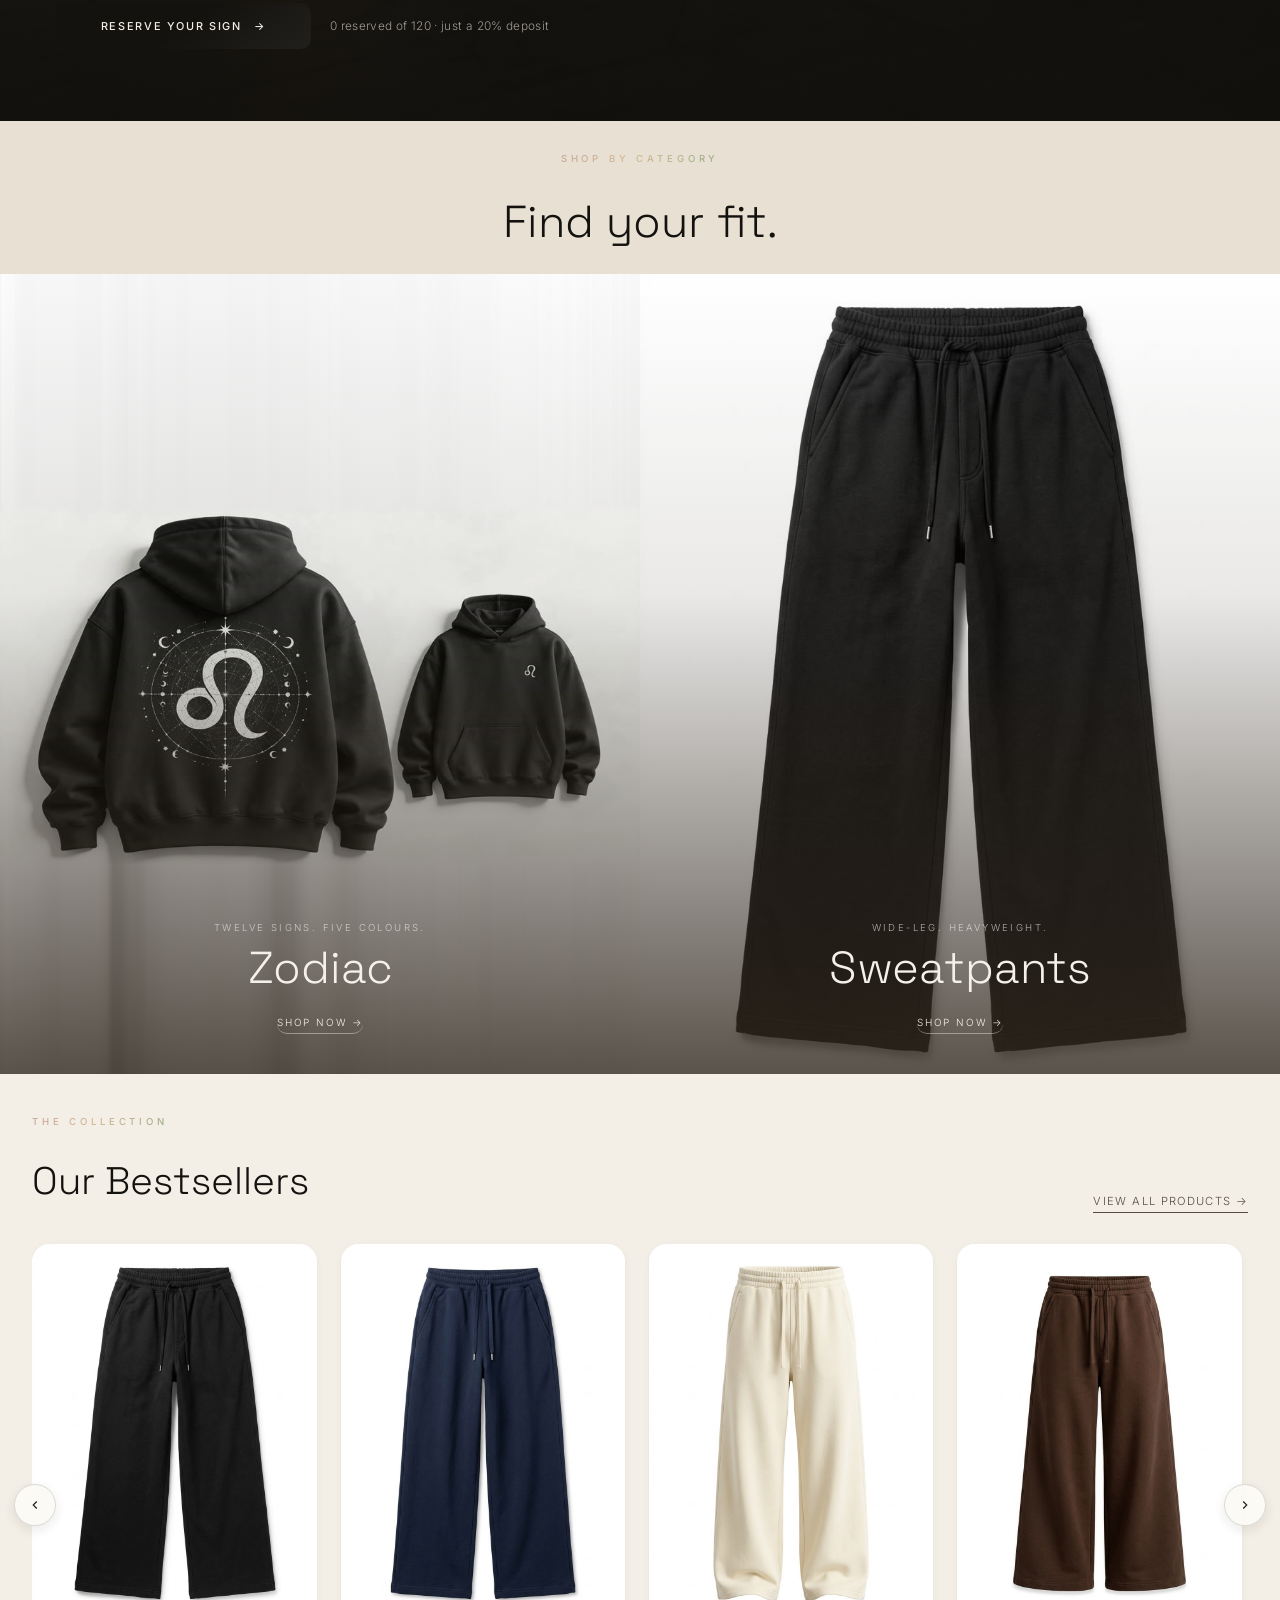
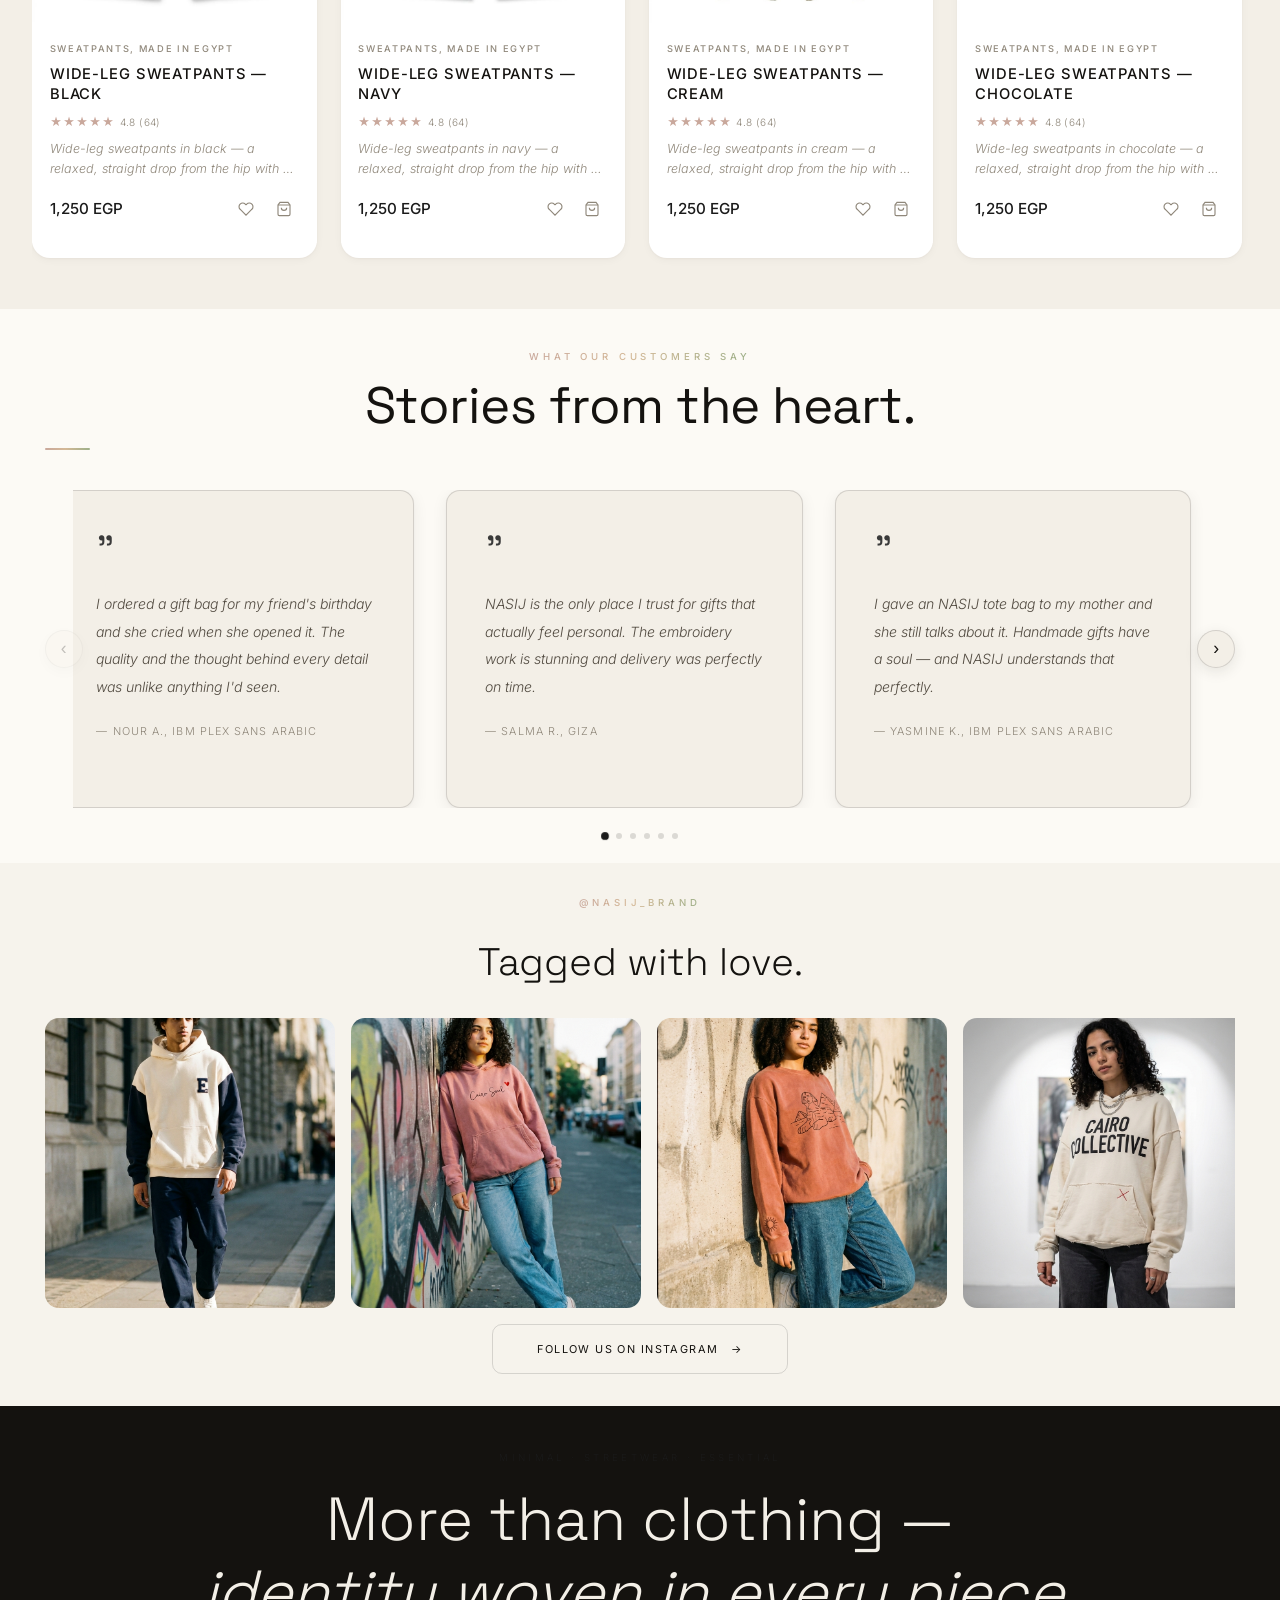
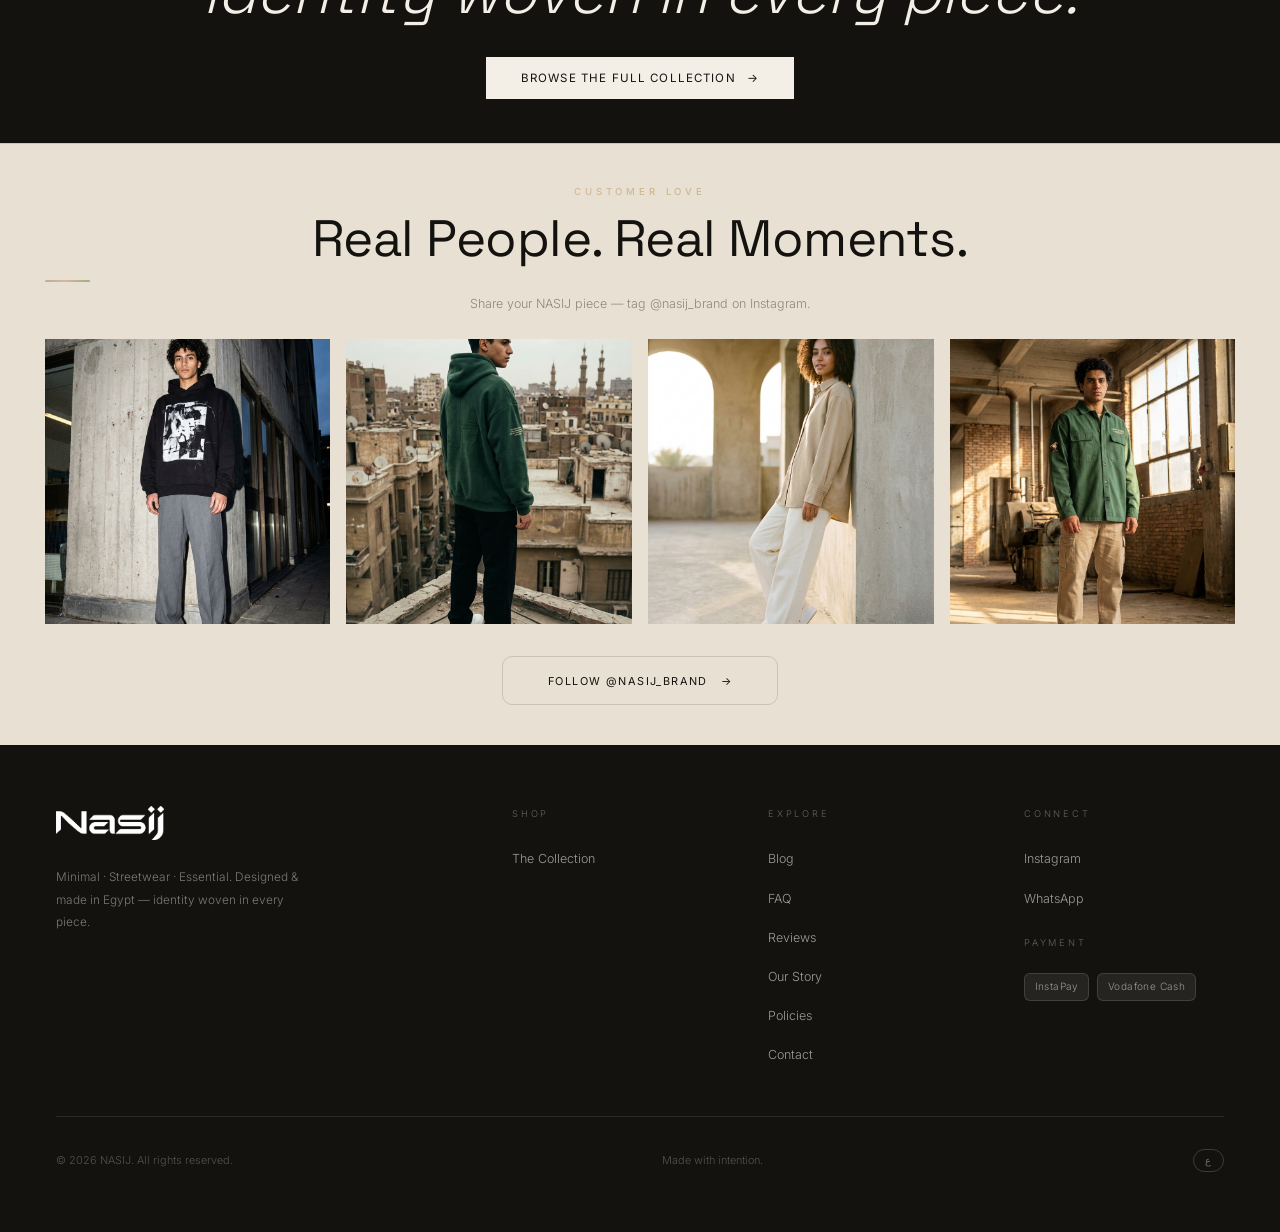
==== commit 07e26269: "feat: sweatpants category, Zodiac-first homepage, dashboard-driven layout Storefront - New Sweatpant" ====
--- a/index.html
+++ b/index.html
@@ -2641,7 +2641,8 @@
     .gift-cats-sec{background:var(--beige);padding:1.4rem 0 0;}
     .gift-cats-hd{text-align:center;margin-bottom:.9rem;}
     .gift-cats-title{font-family:var(--fh);font-size:clamp(2rem,3.5vw,2.8rem);font-weight:300;margin:.3rem 0 0;}
-    .gift-cats-grid{display:grid;grid-template-columns:repeat(3,1fr);gap:0;max-width:100%;margin:0 auto;}
+    /* Columns follow however many categories the dashboard has switched on */
+    .gift-cats-grid{display:grid;grid-template-columns:repeat(var(--gc-cols,3),1fr);gap:0;max-width:100%;margin:0 auto;}
     .gift-cat{position:relative;aspect-ratio:4/5;overflow:hidden;cursor:pointer;background:var(--beige);background-image:var(--bg);background-size:cover;background-position:center;}
     .gift-cat .gc-overlay{position:absolute;inset:0;background:linear-gradient(to top,rgba(44,35,25,.78) 0%,rgba(44,35,25,.1) 60%,transparent 100%);transition:background .4s;}
     .gift-cat:hover .gc-overlay{background:linear-gradient(to top,rgba(44,35,25,.88) 0%,rgba(44,35,25,.25) 70%,rgba(44,35,25,.05) 100%);}
@@ -6259,84 +6260,6 @@
     </div>
   </section>
 
-  <!-- FEATURED PRODUCTS / BEST SELLERS -->
-  <section class="feat-sec">
-    <div class="feat-inner">
-      <div class="feat-hd">
-        <div class="feat-hd-left">
-          <span class="sec-label" data-en="The Collection" data-ar="المجموعة">The Collection</span>
-          <h2 class="feat-hd-title" data-en="Our Bestsellers" data-ar="الأكثر طلباً">Our Bestsellers</h2>
-        </div>
-        <a class="feat-view-all" onclick="go('products')" data-en="View All Products →" data-ar="← عرض كل المنتجات">View All Products →</a>
-      </div>
-      <div class="home-slider-wrap">
-        <button class="slider-arr prev" onclick="slideProducts('homePreviewGrid',-1)" aria-label="Previous">
-          <svg viewBox="0 0 24 24" width="14" height="14" fill="none" stroke="currentColor" stroke-width="2"><polyline points="15 18 9 12 15 6"/></svg>
-        </button>
-        <div class="home-slider" id="homePreviewGrid"></div>
-        <button class="slider-arr next" onclick="slideProducts('homePreviewGrid',1)" aria-label="Next">
-          <svg viewBox="0 0 24 24" width="14" height="14" fill="none" stroke="currentColor" stroke-width="2"><polyline points="9 18 15 12 9 6"/></svg>
-        </button>
-      </div>
-    </div>
-  </section>
-
-  <!-- FOR HER / FOR HIM / FOR YOU — moved above Gold Edit -->
-  <section class="gift-cats-sec">
-    <div class="gift-cats-hd">
-      <span class="sec-label" data-en="Shop by category" data-ar="التسوّق حسب الفئة">Shop by category</span>
-      <h2 class="gift-cats-title" data-en="Find your fit." data-ar="لاقِ ستايلك.">Find your fit.</h2>
-    </div>
-    <div class="gift-cats-grid">
-      <div class="gift-cat obs" id="gcat-hoodies" onclick="filterProd('hoodies',document.querySelector('.filter-btn[data-cat=hoodies]'));go('products')" style="--bg:url('images/products/p24.jpeg');background-position:center 12%;">
-        <div class="gc-overlay"></div>
-        <div class="gc-body">
-          <p class="gc-sub" data-en="Heavyweight. Oversized." data-ar="تقيل. أوفرسايز.">Heavyweight. Oversized.</p>
-          <h3 class="gc-title" data-en="Hoodies" data-ar="هوديز">Hoodies</h3>
-          <span class="gc-link" data-en="Shop Now →" data-ar="← تسوّق الآن">Shop Now →</span>
-        </div>
-      </div>
-      <div class="gift-cat obs" id="gcat-sweatshirts" onclick="filterProd('sweatshirts',document.querySelector('.filter-btn[data-cat=sweatshirts]'));go('products')" style="--bg:url('images/products/p13.jpeg');background-position:center 12%;">
-        <div class="gc-overlay"></div>
-        <div class="gc-body">
-          <p class="gc-sub" data-en="Crewnecks. Knits." data-ar="كرو. تريكو.">Crewnecks. Knits.</p>
-          <h3 class="gc-title" data-en="Sweatshirts" data-ar="سويت شيرت">Sweatshirts</h3>
-          <span class="gc-link" data-en="Shop Now →" data-ar="← تسوّق الآن">Shop Now →</span>
-        </div>
-      </div>
-      <div class="gift-cat obs" id="gcat-jackets" onclick="filterProd('jackets',document.querySelector('.filter-btn[data-cat=jackets]'));go('products')" style="--bg:url('images/products/p01.jpeg');background-position:center 12%;">
-        <div class="gc-overlay"></div>
-        <div class="gc-body">
-          <p class="gc-sub" data-en="Bombers. Denim." data-ar="بومبر. دنيم.">Bombers. Denim.</p>
-          <h3 class="gc-title" data-en="Jackets" data-ar="جاكيتات">Jackets</h3>
-          <span class="gc-link" data-en="Shop Now →" data-ar="← تسوّق الآن">Shop Now →</span>
-        </div>
-      </div>
-    </div>
-  </section>
-
-  <!-- THE GOLD EDIT — Jewelry Collection -->
-  <section class="feat-sec gold-edit-sec" id="goldEditSec">
-    <div class="feat-inner">
-      <div class="feat-hd">
-        <div class="feat-hd-left">
-          <span class="sec-label" data-en="Identity woven in · Made in Egypt" data-ar="هوية منسوجة · صُنع في مصر">Identity woven in · Made in Egypt</span>
-          <h2 class="feat-hd-title" style="color:var(--ink);" data-en="The Cairo Edit" data-ar="ذا كايرو إيديت">The Cairo Edit</h2>
-        </div>
-        <a class="feat-view-all" onclick="go('products')" data-en="Shop the Edit →" data-ar="← تسوّق الإصدار">Shop the Edit →</a>
-      </div>
-      <div class="home-slider-wrap">
-        <button class="slider-arr prev" onclick="slideProducts('goldEditGrid',-1)" aria-label="Previous">
-          <svg viewBox="0 0 24 24" width="14" height="14" fill="none" stroke="currentColor" stroke-width="2"><polyline points="15 18 9 12 15 6"/></svg>
-        </button>
-        <div class="home-slider" id="goldEditGrid"></div>
-        <button class="slider-arr next" onclick="slideProducts('goldEditGrid',1)" aria-label="Next">
-          <svg viewBox="0 0 24 24" width="14" height="14" fill="none" stroke="currentColor" stroke-width="2"><polyline points="9 18 15 12 9 6"/></svg>
-        </button>
-      </div>
-    </div>
-  </section>
-
   <!-- ZODIAC FEATURE -->
   <section class="zod-feat-sec">
     <div class="zod-feat-bg"></div>
@@ -6368,6 +6291,59 @@
           <span data-en="Reserve your sign" data-ar="احجز برجك">Reserve your sign</span><span>→</span>
         </button>
         <span class="zod-feat-note" id="zodFeatNote"></span>
+      </div>
+    </div>
+  </section>
+
+  <!-- SHOP BY CATEGORY (tiles rendered from the dashboard categories) -->
+  <section class="gift-cats-sec">
+    <div class="gift-cats-hd">
+      <span class="sec-label" data-en="Shop by category" data-ar="التسوّق حسب الفئة">Shop by category</span>
+      <h2 class="gift-cats-title" data-en="Find your fit." data-ar="لاقِ ستايلك.">Find your fit.</h2>
+    </div>
+    <div class="gift-cats-grid" id="catTilesGrid"></div>
+  </section>
+
+  <!-- FEATURED PRODUCTS / BEST SELLERS -->
+  <section class="feat-sec">
+    <div class="feat-inner">
+      <div class="feat-hd">
+        <div class="feat-hd-left">
+          <span class="sec-label" data-en="The Collection" data-ar="المجموعة">The Collection</span>
+          <h2 class="feat-hd-title" data-en="Our Bestsellers" data-ar="الأكثر طلباً">Our Bestsellers</h2>
+        </div>
+        <a class="feat-view-all" onclick="go('products')" data-en="View All Products →" data-ar="← عرض كل المنتجات">View All Products →</a>
+      </div>
+      <div class="home-slider-wrap">
+        <button class="slider-arr prev" onclick="slideProducts('homePreviewGrid',-1)" aria-label="Previous">
+          <svg viewBox="0 0 24 24" width="14" height="14" fill="none" stroke="currentColor" stroke-width="2"><polyline points="15 18 9 12 15 6"/></svg>
+        </button>
+        <div class="home-slider" id="homePreviewGrid"></div>
+        <button class="slider-arr next" onclick="slideProducts('homePreviewGrid',1)" aria-label="Next">
+          <svg viewBox="0 0 24 24" width="14" height="14" fill="none" stroke="currentColor" stroke-width="2"><polyline points="9 18 15 12 9 6"/></svg>
+        </button>
+      </div>
+    </div>
+  </section>
+
+  <!-- THE GOLD EDIT — Jewelry Collection -->
+  <section class="feat-sec gold-edit-sec" id="goldEditSec">
+    <div class="feat-inner">
+      <div class="feat-hd">
+        <div class="feat-hd-left">
+          <span class="sec-label" data-en="Identity woven in · Made in Egypt" data-ar="هوية منسوجة · صُنع في مصر">Identity woven in · Made in Egypt</span>
+          <h2 class="feat-hd-title" style="color:var(--ink);" data-en="The Cairo Edit" data-ar="ذا كايرو إيديت">The Cairo Edit</h2>
+        </div>
+        <a class="feat-view-all" onclick="go('products')" data-en="Shop the Edit →" data-ar="← تسوّق الإصدار">Shop the Edit →</a>
+      </div>
+      <div class="home-slider-wrap">
+        <button class="slider-arr prev" onclick="slideProducts('goldEditGrid',-1)" aria-label="Previous">
+          <svg viewBox="0 0 24 24" width="14" height="14" fill="none" stroke="currentColor" stroke-width="2"><polyline points="15 18 9 12 15 6"/></svg>
+        </button>
+        <div class="home-slider" id="goldEditGrid"></div>
+        <button class="slider-arr next" onclick="slideProducts('goldEditGrid',1)" aria-label="Next">
+          <svg viewBox="0 0 24 24" width="14" height="14" fill="none" stroke="currentColor" stroke-width="2"><polyline points="9 18 15 12 9 6"/></svg>
+        </button>
       </div>
     </div>
   </section>
@@ -8474,6 +8450,31 @@
   });
 })();
 
+/* ═══ SWEATPANTS — بناطيل ═══ (wide-leg, one product per colourway) */
+(function buildSweatpants() {
+  const COLORS = [
+    // key, En, Ar, hex, sales
+    ['black',  'Black',        'أسود',     '#1A1A1A', 340],
+    ['navy',   'Navy',         'كحلي',     '#1E2A4A', 290],
+    ['cream',  'Cream',        'كريمي',    '#E8E0CC', 260],
+    ['brown',  'Chocolate',    'بني',      '#4A3226', 230],
+    ['maroon', 'Burgundy',     'عنّابي',    '#5E1B28', 210]
+  ];
+  let nid = 301;
+  COLORS.forEach(function (C) {
+    var ck = C[0], cEn = C[1], cAr = C[2], hex = C[3], sales = C[4];
+    PRODUCTS.push({
+      id: nid++, cat: 'sweatpants',
+      en: 'Wide-Leg Sweatpants — ' + cEn,
+      ar: 'بنطلون سويت واسع — ' + cAr,
+      de: 'Wide-leg sweatpants in ' + cEn.toLowerCase() + ' — a relaxed, straight drop from the hip with a soft drawcord waist and deep side pockets. Heavyweight 320gsm brushed fleece, unisex fit. Made in Egypt.',
+      da: 'بنطلون سويت واسع باللون ' + cAr + ' — قصّة مريحة ومستقيمة من عند الوسط، بخصر مطاط ودكّة قطن وجيوب جانبية عميقة. قطن مكرمش تقيل ٣٢٠جم، مقاس يونيسكس. صناعة مصرية.',
+      price: 1250, color: hex, colorName: cEn, sizes: SIZES, lead: 3, sales: sales,
+      imgs: ['images/sweatpants/' + ck + '.jpg']
+    });
+  });
+})();
+
 /* ═══════════ DROPS / PRE-ORDER — نظام الحجز ═══════════ */
 /* A drop makes a whole category reservation-only: the pieces can't be bought
    outright, only reserved with a deposit until the drop date arrives.        */
@@ -9367,7 +9368,7 @@
   if (pg?.startsWith('gift') && currentGiftPg) renderGift(currentGiftPg);
   if (pg === 'faq') renderFaq();
   if (pg === 'reviews') renderReviews();
-  if (pg === 'home') { renderHomePreview(); renderNewArrivals(); renderNewEdit(); renderZodiacFeature(); renderGoldEdit(); renderTesti(); updateHeroSlide(); }
+  if (pg === 'home') { renderHomePreview(); renderNewArrivals(); renderNewEdit(); renderZodiacFeature(); renderCatTiles(); renderGoldEdit(); renderTesti(); updateHeroSlide(); }
   if (document.getElementById('cartOv')?.classList.contains('open')) renderCartDrawer();
   if (document.getElementById('wishOv')?.classList.contains('open')) renderWishDrawer();
   if (pg === 'admin') renderAdmin();
@@ -9413,7 +9414,7 @@
   if (pg === 'home') {
     renderHomePreview();
     renderNewArrivals();
-    renderNewEdit(); renderZodiacFeature();
+    renderNewEdit(); renderZodiacFeature(); renderCatTiles();
     renderGoldEdit();
     renderTesti();
     updateHeroSlide(); // refresh per-slide copy in the new language
@@ -9608,7 +9609,7 @@
   const wished = _wishlist.includes(p.id);
   const soldOut = isSoldOut(p.id);
   const featured = isFeatured(p.id);
-  const catLabel = { hoodies: ar?'هوديز':'HOODIES', sweatshirts: ar?'سويت شيرت':'SWEATSHIRTS', jackets: ar?'جاكيتات':'JACKETS', shirts: ar?'قمصان':'SHIRTS', zodiac: ar?'الأبراج':'ZODIAC' };
+  const catLabel = { hoodies: ar?'هوديز':'HOODIES', sweatshirts: ar?'سويت شيرت':'SWEATSHIRTS', jackets: ar?'جاكيتات':'JACKETS', shirts: ar?'قمصان':'SHIRTS', sweatpants: ar?'بناطيل':'SWEATPANTS', zodiac: ar?'الأبراج':'ZODIAC' };
   // Determine badge — uses global HOT_IDS / NEW_IDS constants
   let badge = '';
   if (isPreorder(p))                 badge = '<span class="pc-badge-pre">' + (ar?'حجز':'Pre-order') + '</span>';
@@ -9912,15 +9913,80 @@
   }
 });
 
+/* ── Category visibility helpers (driven by the dashboard) ──
+   A hidden category disappears from the whole storefront, so every homepage
+   slider filters through these instead of trusting its hardcoded id list.   */
+function catIsHidden(cat) { return (window.NASIJ_HIDDEN_CATS || []).indexOf(cat) > -1; }
+function visibleProducts() { return PRODUCTS.filter(p => !catIsHidden(p.cat)); }
+// One entry per piece: for colour-variant families keep only the primary.
+function visiblePrimaries() {
+  return visibleProducts().filter(p => {
+    const g = getVariantGroup(p.id);
+    return !g || !g.length || g[0] === p.id;
+  });
+}
+/* Take the curated ids that are still visible. With topUp, fill the rest from
+   whatever is left in the store (best-selling first, the drop category last so
+   it doesn't just mirror the Zodiac band). Without it, a block whose curated
+   pieces are all hidden returns nothing and collapses — and comes back on its
+   own the moment those categories are switched back on in the dashboard.    */
+function pickHomeItems(ids, n, topUp) {
+  const out = ids.map(id => PRODUCTS.find(p => p.id === id)).filter(p => p && !catIsHidden(p.cat));
+  if (topUp && out.length < n) {
+    const seen = new Set(out.map(p => p.id));
+    const dropCat = (typeof dropCfg === 'function') ? dropCfg().cat : null;
+    visiblePrimaries()
+      .filter(p => !seen.has(p.id))
+      .sort((a, b) => ((a.cat === dropCat) - (b.cat === dropCat)) || ((b.sales || 0) - (a.sales || 0)))
+      .slice(0, n - out.length)
+      .forEach(p => out.push(p));
+  }
+  return out.slice(0, n);
+}
+// Homepage blocks with nothing left to show collapse instead of sitting empty.
+function toggleHomeSection(grid, has) {
+  const sec = grid && grid.closest('section');
+  if (sec) sec.dataset.nzEmpty = has ? '' : '1';
+  if (sec) sec.style.display = has ? '' : 'none';
+}
+
+/* ── SHOP BY CATEGORY tiles — built from the dashboard's category list ── */
+function renderCatTiles() {
+  const grid = document.getElementById('catTilesGrid');
+  if (!grid) return;
+  const ar = lang === 'ar';
+  const cats = (window.NASIJ_CATS || []).filter(c => !c.hidden && !catIsHidden(c.id));
+  grid.innerHTML = cats.map(c => {
+    // tile art: whatever the dashboard set, else the first product in the category
+    const first = PRODUCTS.find(p => p.cat === c.id && p.imgs && p.imgs[0]);
+    const img = c.tileImg || (first ? first.imgs[0] : '');
+    const pos = c.tilePos || 'center 12%';
+    // data-en/data-ar so the shared applyLang() swaps them on a language toggle
+    const at = (en, arv) => `data-en="${esc(en)}" data-ar="${esc(arv)}"`;
+    const pick = (en, arv) => (ar ? (arv || en) : (en || arv)) || '';
+    return `<div class="gift-cat obs" id="gcat-${c.id}" onclick="filterProd('${c.id}',document.querySelector('.filter-btn[data-cat=${c.id}]'));go('products')" style="--bg:url('${img}');background-position:${pos};">
+        <div class="gc-overlay"></div>
+        <div class="gc-body">
+          <p class="gc-sub" ${at(c.subEn || '', c.subAr || '')}>${pick(c.subEn, c.subAr)}</p>
+          <h3 class="gc-title" ${at(c.en || c.ar || '', c.ar || c.en || '')}>${pick(c.en, c.ar)}</h3>
+          <span class="gc-link" ${at('Shop Now →', '← تسوّق الآن')}>${ar ? '← تسوّق الآن' : 'Shop Now →'}</span>
+        </div>
+      </div>`;
+  }).join('');
+  grid.style.setProperty('--gc-cols', Math.min(cats.length || 1, 4));
+  toggleHomeSection(grid, cats.length > 0);
+  grid.querySelectorAll('.obs').forEach(el => el.classList.add('in'));
+}
+
 /* ── HOME PREVIEW ── */
 function renderHomePreview() {
   const grid = document.getElementById('homePreviewGrid');
   if (!grid) return;
   // Show 8 bestsellers so slider has meaningful content
-  const ids = [1, 2, 3, 16, 6, 4, 30, 20];
-  const featured = ids.map(id => PRODUCTS.find(p => p.id === id)).filter(Boolean);
+  const featured = pickHomeItems([1, 2, 3, 16, 6, 4, 30, 20], 8, true);
   const ar = lang === 'ar';
   grid.innerHTML = featured.map((p, i) => productCard(p, i, ar)).join('');
+  toggleHomeSection(grid, featured.length > 0);
 }
 
 /* ── THE CAIRO EDIT (homepage Egyptian-graphic section) ── */
@@ -9928,9 +9994,10 @@
   const grid = document.getElementById('goldEditGrid');
   if (!grid) return;
   const ar = lang === 'ar';
-  const ids = [1, 2, 16, 36, 8, 17]; // Cairo Soul, Cairo Collective, Sphinx, Modern Cairo, Cocoa Bloom, Desert Crack
-  const items = ids.map(id => PRODUCTS.find(p => p.id === id)).filter(Boolean);
+  // Cairo Soul, Cairo Collective, Sphinx, Modern Cairo, Cocoa Bloom, Desert Crack
+  const items = pickHomeItems([1, 2, 16, 36, 8, 17], 6, false);
   grid.innerHTML = items.map((p, i) => productCard(p, i, ar)).join('');
+  toggleHomeSection(grid, items.length > 0);
 }
 
 /* ── GOLD EDIT cross-sell strip (inside product detail page) ── */
@@ -9963,10 +10030,10 @@
   const grid = document.getElementById('newEditGrid');
   if (!grid) return;
   // Show the 6 newest pieces
-  const ids = [36, 37, 39, 42, 27, 28, 9, 10];
-  const items = ids.map(id => PRODUCTS.find(p => p.id === id)).filter(Boolean).slice(0, 6);
+  const items = pickHomeItems([36, 37, 39, 42, 27, 28, 9, 10], 6, false);
   const ar = lang === 'ar';
   grid.innerHTML = items.map((p, i) => productCard(p, i, ar)).join('');
+  toggleHomeSection(grid, items.length > 0);
 }
 
 /* ── NEW ARRIVALS ── */
@@ -9974,10 +10041,10 @@
   const grid = document.getElementById('newArrivalsGrid');
   if (!grid) return;
   // Show 8 newest pieces
-  const newIds = [43, 42, 41, 39, 37, 36, 28, 27];
-  const items = newIds.map(id => PRODUCTS.find(p => p.id === id)).filter(Boolean);
+  const items = pickHomeItems([43, 42, 41, 39, 37, 36, 28, 27], 8, false);
   const ar = lang === 'ar';
   grid.innerHTML = items.map((p, i) => productCard(p, i, ar)).join('');
+  toggleHomeSection(grid, items.length > 0);
 }
 
 /* ── HOME PRODUCT SLIDER ── */
@@ -10023,7 +10090,7 @@
   currentProduct = p;
   const ar = lang === 'ar';
   pdSize = (p.sizes && p.sizes.length) ? p.sizes[Math.min(1, p.sizes.length - 1)] : null; // default M
-  const catLabel = { hoodies: ar?'هوديز':'Hoodies', sweatshirts: ar?'سويت شيرت':'Sweatshirts', jackets: ar?'جاكيتات':'Jackets', shirts: ar?'قمصان':'Shirts', zodiac: ar?'الأبراج':'Zodiac' };
+  const catLabel = { hoodies: ar?'هوديز':'Hoodies', sweatshirts: ar?'سويت شيرت':'Sweatshirts', jackets: ar?'جاكيتات':'Jackets', shirts: ar?'قمصان':'Shirts', sweatpants: ar?'بناطيل':'Sweatpants', zodiac: ar?'الأبراج':'Zodiac' };
 
   document.getElementById('pd-crumb-name').textContent = ar ? p.ar : p.en;
   pdImgIdx = 0;
@@ -13890,7 +13957,7 @@
     results.innerHTML = `<p class="search-empty">${ar ? `لا نتائج لـ "${escHtml(q)}" — جرّب كلمة أخرى.` : `No results for "${escHtml(q)}" — try something else.`}</p>`;
     return;
   }
-  const catLabel = { hoodies: ar?'هوديز':'Hoodies', sweatshirts: ar?'سويت شيرت':'Sweatshirts', jackets: ar?'جاكيتات':'Jackets', shirts: ar?'قمصان':'Shirts', zodiac: ar?'الأبراج':'Zodiac' };
+  const catLabel = { hoodies: ar?'هوديز':'Hoodies', sweatshirts: ar?'سويت شيرت':'Sweatshirts', jackets: ar?'جاكيتات':'Jackets', shirts: ar?'قمصان':'Shirts', sweatpants: ar?'بناطيل':'Sweatpants', zodiac: ar?'الأبراج':'Zodiac' };
   results.innerHTML = list.map(p => `
     <div class="search-item" onclick="closeSearch();openProduct(${p.id})" tabindex="0"
       onkeydown="if(event.key==='Enter'){closeSearch();openProduct(${p.id})}">
@@ -14626,16 +14693,16 @@
 // (no hash = home; other pages render themselves via go() navigation)
 const _initOnHome = !location.hash || location.hash === '#' || location.hash === '#home';
 if (_initOnHome) {
-  renderHomePreview(); renderNewArrivals(); renderNewEdit(); renderZodiacFeature(); renderGoldEdit();
+  renderHomePreview(); renderNewArrivals(); renderNewEdit(); renderZodiacFeature(); renderCatTiles(); renderGoldEdit();
   initHero(); startHeroAuto(); renderTesti();
 }
 // Fetch server price/image overrides then re-render home sections with fresh data
 loadProductOverrides().then(() => {
   if (_initOnHome) {
-    renderHomePreview(); renderNewArrivals(); renderNewEdit(); renderZodiacFeature(); renderGoldEdit();
+    renderHomePreview(); renderNewArrivals(); renderNewEdit(); renderZodiacFeature(); renderCatTiles(); renderGoldEdit();
   } else {
     // For non-home pages, still init hero so navigating back to home works
-    renderHomePreview(); renderNewArrivals(); renderNewEdit(); renderZodiacFeature(); renderGoldEdit();
+    renderHomePreview(); renderNewArrivals(); renderNewEdit(); renderZodiacFeature(); renderCatTiles(); renderGoldEdit();
     initHero(); startHeroAuto(); renderTesti();
   }
 });
@@ -15855,7 +15922,7 @@
 <script defer src="https://www.gstatic.com/firebasejs/10.12.5/firebase-auth-compat.js"></script>
 <script defer src="https://www.gstatic.com/firebasejs/10.12.5/firebase-firestore-compat.js"></script>
 <script defer src="https://www.gstatic.com/firebasejs/10.12.5/firebase-storage-compat.js"></script>
-<script defer src="firebase-config.js?v=12"></script>
-<script defer src="cloud.js?v=12"></script>
+<script defer src="firebase-config.js?v=13"></script>
+<script defer src="cloud.js?v=13"></script>
 </body>
 </html>
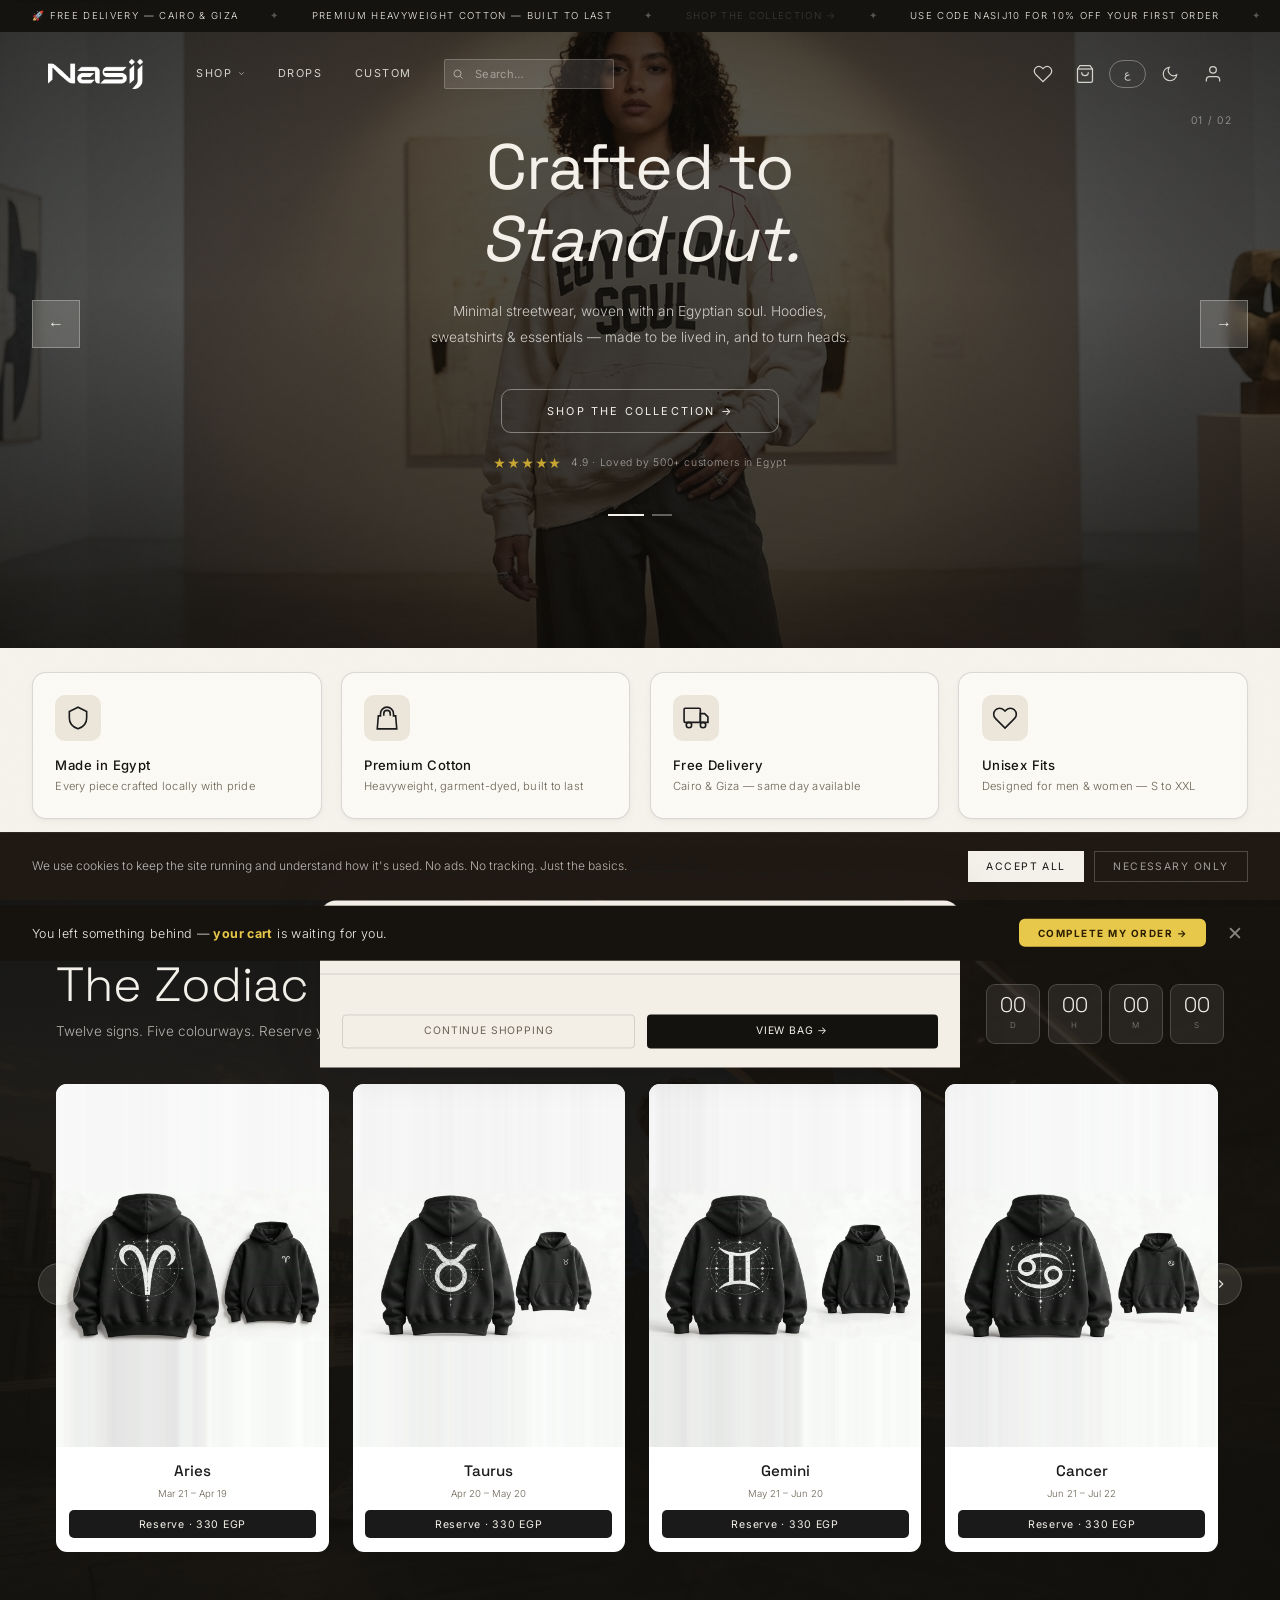
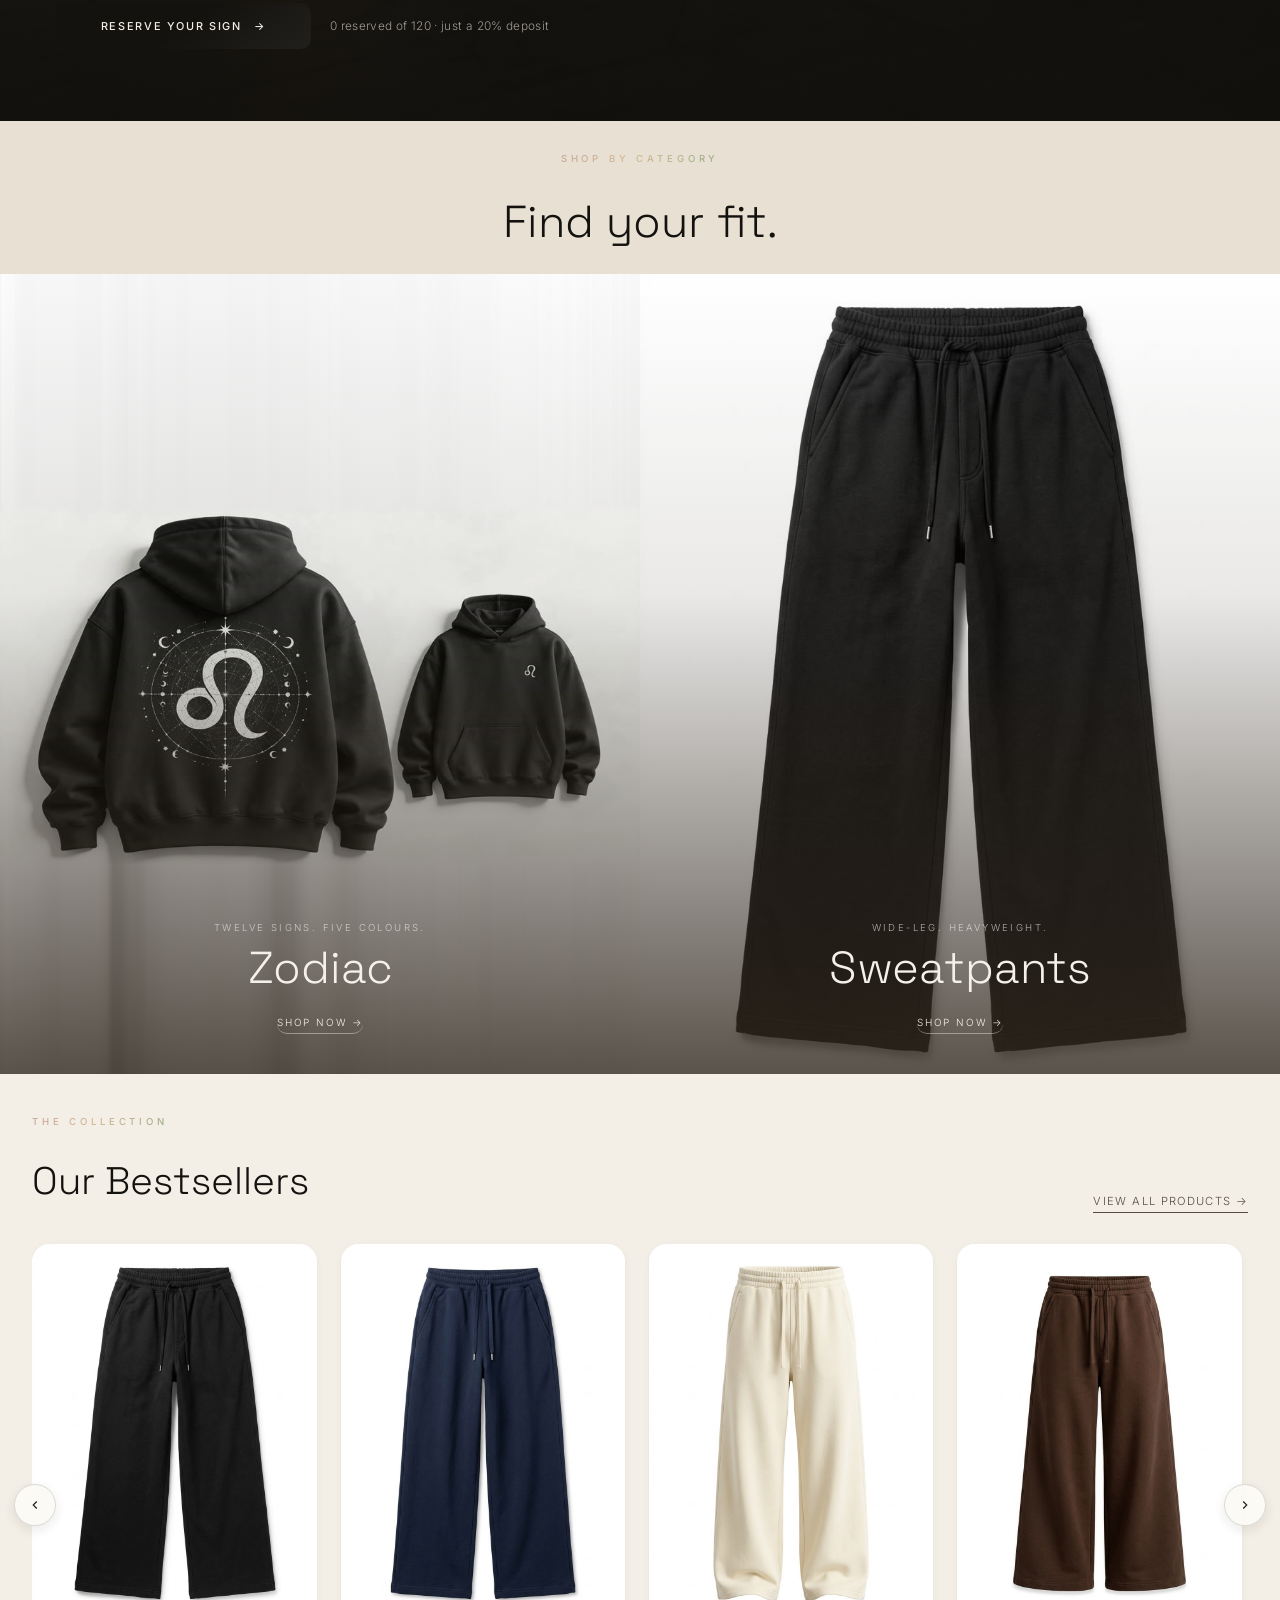
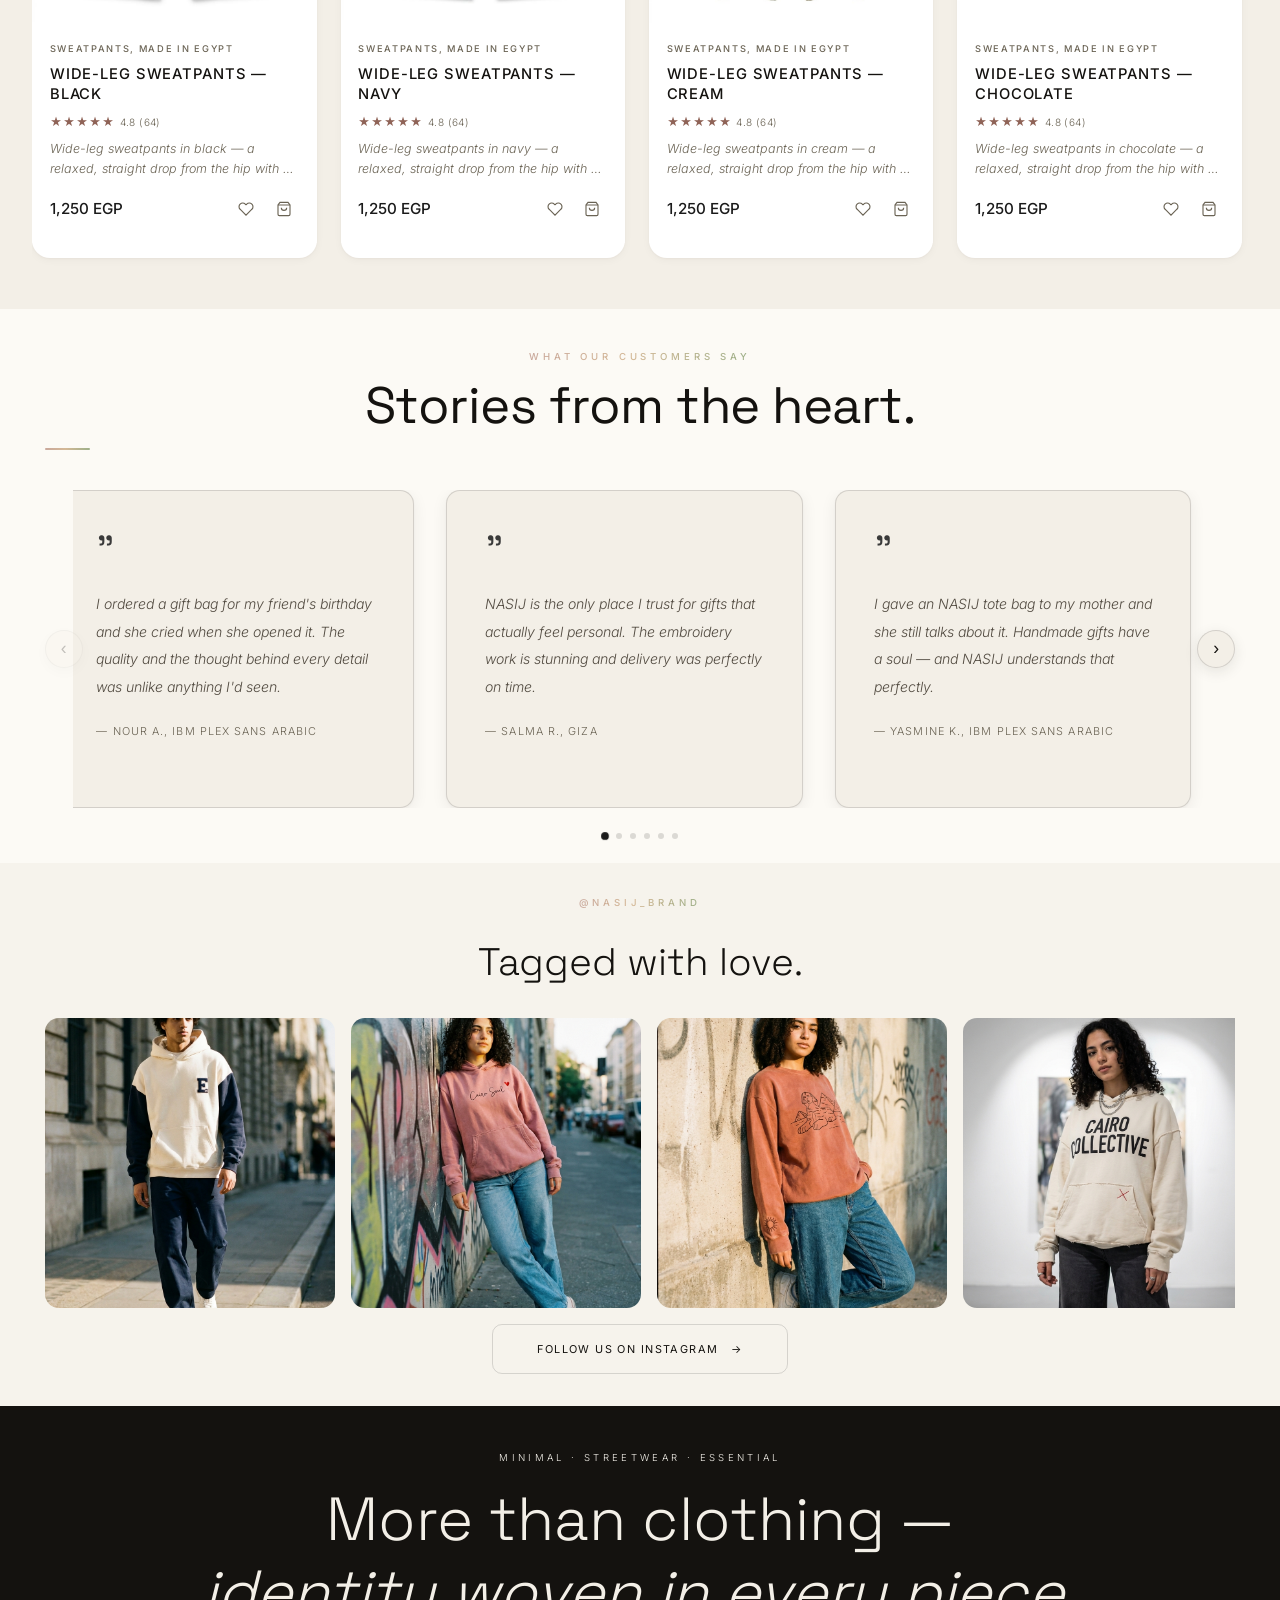
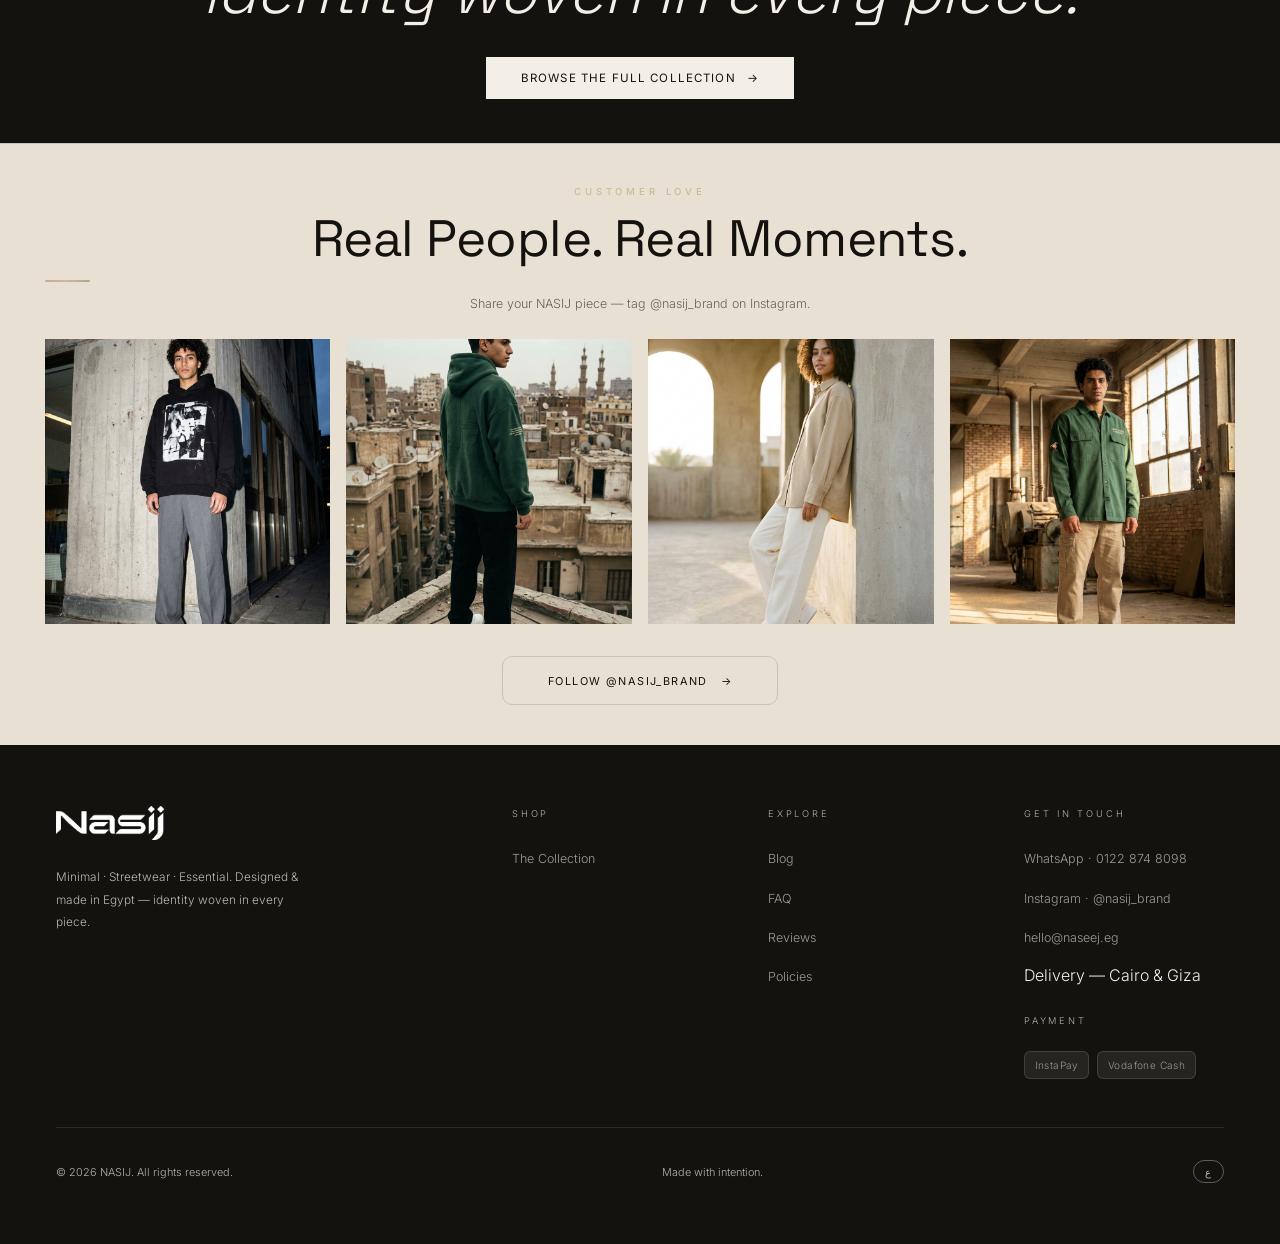
==== commit 25acb378: "feat: custom request form, Cairo+Giza delivery, drop Our Story, contrast pass Delivery - We deliver " ====
--- a/index.html
+++ b/index.html
@@ -201,7 +201,7 @@
       --rose-l:   #3A3A3A;
       --ink:      #14120F;
       --ink-m:    #524B41;
-      --ink-s:    #8F877A;
+      --ink-s:    #6A6354;
       --border:   rgba(20,18,15,0.14);
       /* Surface-level tokens (theme-aware) */
       --bg:           #F6F3EC;   /* page background */
@@ -209,7 +209,7 @@
       --bg-soft:      #ECE6DB;   /* card image background */
       --text:         #14120F;
       --text-soft:    #524B41;
-      --text-muted:   #8F877A;
+      --text-muted:   #6A6354;
       --line:         rgba(20,18,15,0.14);
       --fh: 'Space Grotesk', sans-serif;
       --fb: 'Inter', sans-serif;
@@ -228,14 +228,14 @@
       --rose-l:   #D8CFBD;
       --ink:      #F3EFE7;
       --ink-m:    #CFC7B8;
-      --ink-s:    #8F877A;
+      --ink-s:    #9C9486;
       --border:   rgba(240,235,220,0.16);
       --bg:           #0D0D0C;
       --bg-elev:      #171613;
       --bg-soft:      #201E1A;
       --text:         #F3EFE7;
       --text-soft:    #C9C1B2;
-      --text-muted:   #8F877A;
+      --text-muted:   #9C9486;
       --line:         rgba(240,235,220,0.16);
     }
     [data-theme="dark"] body { background: var(--bg); color: var(--text); }
@@ -271,12 +271,15 @@
       color: rgba(250,247,242,.75);
     }
     [data-theme="dark"] footer .ft-logo { color: #F4F1EA; }
-    [data-theme="dark"] footer .ft-tag { color: rgba(250,247,242,.45); }
-    [data-theme="dark"] footer .ft-col-t { color: rgba(250,247,242,.3); }
+    [data-theme="dark"] footer .ft-tag { color: rgba(250,247,242,.72); }
+    [data-theme="dark"] footer .ft-col-t { color: rgba(250,247,242,.70); }
     [data-theme="dark"] footer .ft-links a { color: rgba(250,247,242,.55); }
     [data-theme="dark"] footer .ft-links a:hover { color: var(--rose); }
-    [data-theme="dark"] footer .ft-bottom { color: rgba(250,247,242,.25); border-color: rgba(250,247,242,.08); }
-    [data-theme="dark"] footer .pay-b { background: rgba(250,247,242,.07); border-color: rgba(250,247,242,.12); color: rgba(250,247,242,.5); }
+    [data-theme="dark"] footer .ft-bottom { color: rgba(250,247,242,.70); border-color: rgba(250,247,242,.08); }
+    [data-theme="dark"] footer .pay-b { background: rgba(250,247,242,.07); border-color: rgba(250,247,242,.12); color: rgba(250,247,242,.7); }
+    /* Rating stars: the AA-safe tone differs per theme, so flip them explicitly */
+    [data-theme="dark"] .full-stars-ico { color: #D9A08C; }
+    [data-theme="dark"] .review-stars   { color: #D9B77E; }
     /* ── DARK MODE: Newsletter section ── */
     [data-theme="dark"] .testi-sec { background: var(--bg-elev); }
     [data-theme="dark"] .testi-card { background: var(--bg-soft); border-color: var(--line); }
@@ -469,13 +472,13 @@
     .nav.scrolled .lang-btn, .nav.nav-opaque .lang-btn { border-color:var(--border);color:var(--ink-m); }
     .nav.scrolled .lang-btn:hover, .nav.nav-opaque .lang-btn:hover { background:var(--beige);color:var(--ink); }
     /* Footer lang toggle */
-    .ft-lang-btn { font-size:.62rem;padding:.28rem .7rem;border:1px solid rgba(250,247,242,.18);color:rgba(250,247,242,.4);background:transparent;cursor:pointer;font-family:var(--fb);letter-spacing:.1em;transition:all .2s; }
-    .ft-lang-btn:hover { color:rgba(250,247,242,.75);border-color:rgba(250,247,242,.35); }
+    .ft-lang-btn { font-size:.62rem;padding:.28rem .7rem;border:1px solid rgba(250,247,242,.32);color:rgba(250,247,242,.75);background:transparent;cursor:pointer;font-family:var(--fb);letter-spacing:.1em;transition:all .2s; }
+    .ft-lang-btn:hover { color:rgba(250,247,242,.95);border-color:rgba(250,247,242,.5); }
     /* Nav logout label */
     .nav-logout { gap:.3rem; }
-    .nav-logout-lbl { font-family:var(--fb);font-size:.6rem;letter-spacing:.06em;color:inherit;opacity:.75;white-space:nowrap; }
+    .nav-logout-lbl { font-family:var(--fb);font-size:.6rem;letter-spacing:.06em;color:inherit;opacity:.9;white-space:nowrap; }
     .nav-logout:hover .nav-logout-lbl { opacity:1; }
-    .nav.scrolled .nav-logout-lbl, .nav.nav-opaque .nav-logout-lbl { color:var(--ink-s); }
+    .nav.scrolled .nav-logout-lbl, .nav.nav-opaque .nav-logout-lbl { color:var(--ink-m); }
 
     /* Theme toggle icons */
     .theme-toggle .th-sun, .theme-toggle .th-moon {
@@ -919,8 +922,8 @@
     footer { background:var(--ink);color:var(--cream);padding:3.8rem 3.5rem; }
     .ft-inner { max-width:1240px;margin:0 auto;display:grid;grid-template-columns:2fr 1fr 1fr 1fr;gap:3.5rem; }
     .ft-logo { font-family:'Space Grotesk',serif;font-size:2rem;letter-spacing:.3em;margin-bottom:1rem; }
-    .ft-tag { font-size:.74rem;color:rgba(250,247,242,.45);line-height:1.9;max-width:250px; }
-    .ft-col-t { font-size:.58rem;letter-spacing:.3em;text-transform:uppercase;color:rgba(250,247,242,.35);margin-bottom:1.4rem; }
+    .ft-tag { font-size:.74rem;color:rgba(250,247,242,.72);line-height:1.9;max-width:250px; }
+    .ft-col-t { font-size:.58rem;letter-spacing:.3em;text-transform:uppercase;color:rgba(250,247,242,.70);margin-bottom:1.4rem; }
     .ft-links { list-style:none;display:flex;flex-direction:column;gap:.75rem; }
     .ft-links a { color:rgba(250,247,242,.6);text-decoration:none;font-size:.78rem;cursor:pointer;transition:color .25s; }
     .ft-links a:hover { color:var(--rose-l); }
@@ -933,7 +936,7 @@
       max-width:1240px;margin:3rem auto 0;padding-top:2rem;
       border-top:1px solid rgba(250,247,242,.1);
       display:flex;justify-content:space-between;align-items:center;
-      font-size:.68rem;color:rgba(250,247,242,.28);
+      font-size:.68rem;color:rgba(250,247,242,.70);
     }
 
     /* ─── PAGE HERO ─── */
@@ -1431,7 +1434,7 @@
 
     /* ── PRODUCT CARD: star ratings & urgency ── */
     .full-stars{display:flex;align-items:center;gap:.3rem;margin-bottom:.4rem;}
-    .full-stars-ico{color:#C9A89C;font-size:.72rem;letter-spacing:1px;}
+    .full-stars-ico{color:#8F6357;font-size:.72rem;letter-spacing:1px;}
     .full-stars-num{font-size:.63rem;color:var(--ink-s);letter-spacing:.04em;}
     .full-hot-tag{display:inline-flex;align-items:center;gap:.25rem;font-size:.56rem;letter-spacing:.08em;text-transform:uppercase;background:rgba(201,168,156,.15);color:var(--rose);padding:.2rem .5rem;margin-bottom:.35rem;font-weight:500;border:1px solid rgba(201,168,156,.35);}
 
@@ -1801,7 +1804,7 @@
     .zod-feat-sec::after{content:"";position:absolute;inset:0;background:linear-gradient(to bottom,rgba(18,16,12,.55),rgba(18,16,12,.9));pointer-events:none;}
     .zod-feat-inner{position:relative;z-index:2;max-width:1240px;margin:0 auto;}
     .zod-feat-hd{display:flex;justify-content:space-between;align-items:flex-end;gap:1.5rem;flex-wrap:wrap;margin-bottom:2rem;}
-    .zod-feat-label{display:inline-block;font-size:.56rem;letter-spacing:.3em;text-transform:uppercase;color:var(--rose);
+    .zod-feat-label{display:inline-block;font-size:.56rem;letter-spacing:.3em;text-transform:uppercase;color:#D9D2C4;
       border:1px solid rgba(201,168,156,.45);border-radius:20px;padding:.32rem .9rem;margin-bottom:.9rem;}
     .zod-feat-title{font-family:var(--fh);font-size:clamp(1.9rem,4.4vw,3rem);font-weight:300;color:#F4F1EA;margin:0 0 .5rem;line-height:1.1;}
     .zod-feat-tag{font-size:.85rem;color:rgba(250,247,242,.68);margin:0;line-height:1.75;max-width:460px;}
@@ -1819,7 +1822,7 @@
     .zod-sign-card img{width:100%;aspect-ratio:3/4;object-fit:cover;display:block;background:#f2efe8;}
     .zod-sign-card .zsc-b{padding:.7rem .8rem .85rem;text-align:center;}
     .zod-sign-card .zsc-n{font-family:var(--fh);font-size:.95rem;font-weight:500;color:#1A1A1A;margin:0 0 .12rem;}
-    .zod-sign-card .zsc-d{font-size:.6rem;color:#8A8371;margin:0 0 .5rem;}
+    .zod-sign-card .zsc-d{font-size:.6rem;color:#6A6354;margin:0 0 .5rem;}
     .zod-sign-card .zsc-cta{display:block;width:100%;background:#1A1A1A;color:#F4F1EA;border:none;border-radius:5px;
       padding:.48rem;font-family:var(--fb);font-size:.66rem;letter-spacing:.07em;cursor:pointer;transition:background .2s;}
     .zod-sign-card .zsc-cta:hover{background:var(--rose);color:#1A1A1A;}
@@ -2805,6 +2808,63 @@
     }
     .csoon-back:hover{color:var(--ink);}
 
+    /* ── CUSTOM REQUEST FORM ── */
+    .creq{flex:1;padding:6.5rem 1.5rem 5rem;background:var(--bg);}
+    .creq-inner{max-width:760px;margin:0 auto;}
+    .creq-hd{text-align:center;margin-bottom:3rem;}
+    .creq-eyebrow{display:inline-block;font-size:.55rem;letter-spacing:.28em;text-transform:uppercase;color:var(--ink-s);margin-bottom:1rem;font-family:var(--fb);}
+    .creq-h{font-family:var(--fh);font-size:clamp(2rem,5vw,3.2rem);font-weight:300;letter-spacing:.03em;line-height:1.12;color:var(--ink);margin:0 0 1rem;}
+    .creq-sub{font-size:.88rem;color:var(--ink-m);line-height:1.85;max-width:480px;margin:0 auto;font-family:var(--fb);}
+    .creq-block{background:var(--cream);border:1px solid var(--border);border-radius:var(--r-sm,4px);padding:1.6rem 1.5rem;margin-bottom:1rem;}
+    .creq-step{display:flex;align-items:center;gap:.6rem;font-size:.6rem;letter-spacing:.2em;text-transform:uppercase;color:var(--ink-s);font-family:var(--fb);margin:0 0 1.2rem;}
+    .creq-step b{color:var(--ink);font-weight:500;letter-spacing:.14em;}
+    .creq-grid{display:grid;grid-template-columns:repeat(auto-fit,minmax(170px,1fr));gap:1rem;}
+    .creq-field{display:flex;flex-direction:column;gap:.45rem;}
+    .creq-field label{font-size:.63rem;letter-spacing:.14em;text-transform:uppercase;color:var(--ink-s);font-family:var(--fb);}
+    .creq-field label em{color:#C0392B;font-style:normal;margin-inline-start:.2rem;}
+    .creq-field input,.creq-field textarea,.creq-field select{
+      width:100%;padding:.7rem .85rem;border:1px solid var(--border);border-radius:var(--r-sm,4px);
+      background:var(--bg);color:var(--ink);font-family:var(--fb);font-size:.82rem;box-sizing:border-box;transition:border-color .2s;}
+    .creq-field input::placeholder,.creq-field textarea::placeholder{color:var(--ink-s);opacity:.8;}
+    .creq-field input:focus,.creq-field textarea:focus,.creq-field select:focus{outline:none;border-color:var(--ink);}
+    .creq-field textarea{resize:vertical;min-height:80px;line-height:1.7;}
+    .creq-drop{display:flex;flex-direction:column;align-items:center;justify-content:center;gap:.6rem;
+      padding:2.2rem 1rem;border:1px dashed var(--border);border-radius:var(--r-sm,4px);
+      background:var(--bg);color:var(--ink-m);cursor:pointer;text-align:center;transition:border-color .2s,color .2s;}
+    .creq-drop:hover,.creq-drop.over{border-color:var(--ink);color:var(--ink);}
+    .creq-drop-t{font-size:.8rem;font-family:var(--fb);color:var(--ink);}
+    .creq-drop-s{font-size:.66rem;color:var(--ink-s);font-family:var(--fb);}
+    .creq-thumbs{display:flex;flex-wrap:wrap;gap:.6rem;margin-top:.9rem;}
+    .creq-thumb{position:relative;width:78px;height:98px;border-radius:var(--r-sm,4px);overflow:hidden;border:1px solid var(--border);background:var(--beige);}
+    .creq-thumb img{width:100%;height:100%;object-fit:cover;display:block;}
+    .creq-thumb button{position:absolute;top:3px;inset-inline-end:3px;width:18px;height:18px;border:none;border-radius:50%;
+      background:rgba(20,18,15,.72);color:#fff;font-size:.7rem;line-height:1;cursor:pointer;display:flex;align-items:center;justify-content:center;}
+    .creq-chips{display:flex;flex-wrap:wrap;gap:.5rem;margin-bottom:.9rem;}
+    .creq-chip{padding:.5rem 1rem;border:1px solid var(--border);border-radius:100px;background:var(--bg);
+      color:var(--ink-m);font-size:.72rem;font-family:var(--fb);cursor:pointer;transition:all .2s;}
+    .creq-chip:hover{border-color:var(--ink-s);color:var(--ink);}
+    .creq-chip.on{background:var(--ink);border-color:var(--ink);color:var(--bg);}
+    .creq-submit{width:100%;justify-content:center;margin-top:.5rem;}
+    .creq-fine{font-size:.68rem;color:var(--ink-s);text-align:center;margin:1rem 0 0;font-family:var(--fb);line-height:1.8;}
+    .creq-err{color:#C0392B;font-size:.72rem;font-family:var(--fb);margin:.8rem 0 0;text-align:center;}
+    /* success state */
+    .creq-done{text-align:center;padding:3rem 1.5rem;background:var(--cream);border:1px solid var(--border);border-radius:var(--r-sm,4px);}
+    .creq-done-ico{width:56px;height:56px;border-radius:50%;background:var(--ink);color:var(--bg);
+      display:flex;align-items:center;justify-content:center;margin:0 auto 1.4rem;}
+    .creq-done h2{font-family:var(--fh);font-size:clamp(1.5rem,4vw,2.2rem);font-weight:300;color:var(--ink);margin:0 0 .9rem;}
+    .creq-done p{font-size:.86rem;color:var(--ink-m);line-height:1.9;max-width:420px;margin:0 auto 1.6rem;font-family:var(--fb);}
+    .creq-ref{display:inline-block;padding:.5rem 1rem;border:1px dashed var(--border);border-radius:var(--r-sm,4px);
+      font-family:var(--fb);font-size:.74rem;color:var(--ink);letter-spacing:.08em;margin-bottom:1.8rem;}
+    .creq-done-btns{display:flex;flex-wrap:wrap;gap:.7rem;justify-content:center;align-items:stretch;}
+    .creq-done-btns .btn-ghost{
+      display:inline-flex;align-items:center;justify-content:center;
+      padding:.85rem 1.6rem;border:1px solid var(--border);border-radius:var(--r-sm,4px);
+      background:transparent;color:var(--ink);font-family:var(--fb);
+      font-size:.68rem;letter-spacing:.14em;text-transform:uppercase;
+      cursor:pointer;white-space:nowrap;transition:border-color .2s,background .2s;}
+    .creq-done-btns .btn-ghost:hover{border-color:var(--ink);background:var(--beige);}
+    @media(max-width:600px){.creq{padding:5.5rem 1rem 4rem;}.creq-block{padding:1.3rem 1.1rem;}}
+
     /* Step tabs nav — sticky under main nav */
     .cfgr-topnav {
       display:flex;align-items:center;justify-content:space-between;
@@ -3339,7 +3399,7 @@
     .fc-badge{display:inline-block;font-size:.55rem;letter-spacing:.1em;background:var(--rose);color:#fff;padding:.12rem .5rem;margin-bottom:.3rem;}
     /* ══ COLLECTION BANNER ══ */
     .coll-banner{background:var(--ink);padding:2.8rem 2rem;text-align:center;}
-    .coll-eye{font-size:.6rem;letter-spacing:.35em;text-transform:uppercase;color:var(--rose);margin-bottom:1rem;}
+    .coll-eye{font-size:.6rem;letter-spacing:.35em;text-transform:uppercase;color:var(--bg);margin-bottom:1rem;}
     .coll-h{font-family:var(--fh);font-size:clamp(2.2rem,5vw,3.8rem);font-weight:300;color:var(--cream);line-height:1.2;margin:0 0 1.8rem;}
     .coll-p{font-size:.84rem;color:rgba(250,247,242,.5);max-width:500px;margin:0 auto 2.5rem;line-height:2;display:none;}
     .btn-cream{display:inline-flex;align-items:center;gap:.7rem;background:var(--cream);color:var(--ink);border:none;padding:.85rem 2.2rem;font-size:.72rem;letter-spacing:.1em;text-transform:uppercase;cursor:pointer;font-family:var(--fb);transition:all .2s;}
@@ -3852,7 +3912,7 @@
       flex:0 0 calc((100% - 3.6rem) / 3);min-width:0;
     }
     .review-card{background:#fff;padding:1.8rem 2rem;border:1px solid var(--border);display:flex;flex-direction:column;}
-    .review-stars{color:#c8a96e;font-size:1rem;letter-spacing:.1em;margin-bottom:1rem;}
+    .review-stars{color:#8C6A4F;font-size:1rem;letter-spacing:.1em;margin-bottom:1rem;}
     .review-text{font-family:var(--fh);font-size:1.05rem;font-weight:300;color:var(--ink);line-height:1.75;flex:1;margin-bottom:1.4rem;}
     .review-name{font-size:.7rem;font-weight:600;letter-spacing:.14em;text-transform:uppercase;color:var(--ink);}
     .review-loc{font-size:.65rem;color:var(--ink-s);margin-top:.2rem;}
@@ -5918,7 +5978,7 @@
   <div class="ann-track" id="annTrack">
     <!-- First copy -->
     <div class="ann-bar-inner">
-      <span data-en="🚀 Free delivery — Cairo &amp; Sheikh Zayed" data-ar="🚀 توصيل مجاني — القاهرة والشيخ زايد">🚀 Free delivery — Cairo &amp; Sheikh Zayed</span>
+      <span data-en="🚀 Free delivery — Cairo &amp; Giza" data-ar="🚀 توصيل مجاني — القاهرة والجيزة">🚀 Free delivery — Cairo &amp; Giza</span>
       <span class="ann-bar-divider">✦</span>
       <span data-en="Premium heavyweight cotton — built to last" data-ar="قطن تقيل بريميوم — يدوم معاك">Premium heavyweight cotton — built to last</span>
       <span class="ann-bar-divider">✦</span>
@@ -5931,7 +5991,7 @@
     </div>
     <!-- Second copy (seamless loop) — aria-hidden so screen readers skip duplicate -->
     <div class="ann-bar-inner" aria-hidden="true">
-      <span>🚀 Free delivery — Cairo &amp; Sheikh Zayed</span>
+      <span>🚀 Free delivery — Cairo &amp; Giza</span>
       <span class="ann-bar-divider">✦</span>
       <span>Premium heavyweight cotton — built to last</span>
       <span class="ann-bar-divider">✦</span>
@@ -5989,6 +6049,13 @@
                   <span class="mega-cat-desc" data-en="Your sign. Five colours." data-ar="برجك. بخمس ألوان.">Your sign. Five colours.</span>
                 </div>
               </a>
+              <a class="mega-cat-item" onclick="filterProd('sweatpants',document.querySelector('.filter-btn[data-cat=sweatpants]'));go('products')">
+                <div class="mega-cat-thumb" style="background-image:url('images/sweatpants/black.jpg');background-position:center 40%;"></div>
+                <div>
+                  <span class="mega-cat-name" data-en="Sweatpants" data-ar="بناطيل">Sweatpants</span>
+                  <span class="mega-cat-desc" data-en="Wide-leg. Heavyweight." data-ar="واسع. تقيل.">Wide-leg. Heavyweight.</span>
+                </div>
+              </a>
             </div>
             <!-- Right col: quick links -->
             <div class="mega-col">
@@ -6026,8 +6093,6 @@
       </li>
       <li><a onclick="go('drops')" data-page="drops" data-en="Drops" data-ar="الدروب">Drops</a></li>
       <li><a onclick="go('custom')" data-page="custom" data-en="Custom" data-ar="تخصيص">Custom</a></li>
-      <li><a onclick="go('about')" data-page="about" data-en="Our Story" data-ar="قصتنا">Our Story</a></li>
-      <li><a onclick="go('contact')" data-page="contact" data-en="Contact" data-ar="تواصل">Contact</a></li>
       <li class="nav-search-li">
         <form class="nav-search-wrap" onsubmit="navSearchSubmit(event)" role="search">
           <span class="nav-search-ico" aria-hidden="true">
@@ -6093,7 +6158,6 @@
   <div class="mob-group">
     <p class="mob-group-label" data-en="BRAND" data-ar="علامتنا">BRAND</p>
     <div class="mob-group-links">
-      <a onclick="go('about');toggleMob()" data-en="Our Story" data-ar="قصتنا">Our Story</a>
       <a onclick="go('reviews');toggleMob()" data-en="Reviews" data-ar="آراء العملاء">Reviews</a>
     </div>
   </div>
@@ -6103,7 +6167,6 @@
     <p class="mob-group-label" data-en="HELP" data-ar="المساعدة">HELP</p>
     <div class="mob-group-links">
       <a onclick="go('faq');toggleMob()" data-en="FAQ" data-ar="الأسئلة الشائعة">FAQ</a>
-      <a onclick="go('contact');toggleMob()" data-en="Contact" data-ar="تواصل معنا">Contact</a>
       <a onclick="go('policy');toggleMob()" data-en="Policies" data-ar="السياسات">Policies</a>
     </div>
   </div>
@@ -6245,7 +6308,7 @@
         </div>
         <div>
           <p class="trust-t" data-en="Free Delivery" data-ar="توصيل مجاني">Free Delivery</p>
-          <p class="trust-s" data-en="Cairo & Sheikh Zayed — same day available" data-ar="القاهرة وزايد — متاح في نفس اليوم">Cairo & Sheikh Zayed — same day available</p>
+          <p class="trust-s" data-en="Cairo & Giza — same day available" data-ar="القاهرة والجيزة — متاح في نفس اليوم">Cairo & Giza — same day available</p>
         </div>
       </div>
       <div class="trust-item">
@@ -6507,16 +6570,16 @@
           <li><a onclick="go('blog')" data-en="Blog" data-ar="المدونة">Blog</a></li>
           <li><a onclick="go('faq')" data-en="FAQ" data-ar="الأسئلة الشائعة">FAQ</a></li>
           <li><a onclick="go('reviews')" data-en="Reviews" data-ar="آراء العملاء">Reviews</a></li>
-          <li><a onclick="go('about')" data-en="Our Story" data-ar="قصتنا">Our Story</a></li>
           <li><a onclick="go('policy')" data-en="Policies" data-ar="السياسات">Policies</a></li>
-          <li><a onclick="go('contact')" data-en="Contact" data-ar="تواصل معنا">Contact</a></li>
         </ul>
       </div>
       <div>
-        <p class="ft-col-t" data-en="Connect" data-ar="تواصل">Connect</p>
-        <ul class="ft-links">
-          <li><a href="https://instagram.com/nasij_brand" target="_blank" rel="noopener">Instagram</a></li>
-          <li><a href="https://wa.me/201228748098" target="_blank" rel="noopener" data-en="WhatsApp" data-ar="واتساب">WhatsApp</a></li>
+        <p class="ft-col-t" data-en="Get in touch" data-ar="تواصل معنا">Get in touch</p>
+        <ul class="ft-links ft-contact">
+          <li><a href="https://wa.me/201228748098" target="_blank" rel="noopener">WhatsApp · 0122 874 8098</a></li>
+          <li><a href="https://instagram.com/nasij_brand" target="_blank" rel="noopener">Instagram · @nasij_brand</a></li>
+          <li><a href="mailto:hello@naseej.eg">hello@naseej.eg</a></li>
+          <li><span class="ft-note" data-en="Delivery — Cairo &amp; Giza" data-ar="التوصيل — القاهرة والجيزة">Delivery — Cairo &amp; Giza</span></li>
         </ul>
         <p class="ft-col-t" style="margin-top:1.5rem;" data-en="Payment" data-ar="الدفع">Payment</p>
         <div class="pay-badges"><span class="pay-b">InstaPay</span><span class="pay-b">Vodafone Cash</span></div>
@@ -6561,7 +6624,7 @@
       <div class="pc-side-group">
         <p class="pc-side-head" data-en="Need help?" data-ar="محتاج مساعدة؟">Need help?</p>
         <a class="pc-side-link" onclick="openSizeGuide()" data-en="Size guide" data-ar="دليل المقاسات">Size guide</a>
-        <a class="pc-side-link" onclick="go('contact')" data-en="Contact us" data-ar="كلّمنا">Contact us</a>
+        <a class="pc-side-link" href="https://wa.me/201228748098" target="_blank" rel="noopener" data-en="WhatsApp us" data-ar="كلّمنا على واتساب">WhatsApp us</a>
       </div>
     </aside>
 
@@ -6649,14 +6712,12 @@
           <li><a onclick="go('blog')" data-en="Blog" data-ar="المدونة">Blog</a></li>
           <li><a onclick="go('faq')" data-en="FAQ" data-ar="الأسئلة الشائعة">FAQ</a></li>
           <li><a onclick="go('reviews')" data-en="Reviews" data-ar="آراء العملاء">Reviews</a></li>
-          <li><a onclick="go('about')" data-en="Our Story" data-ar="قصتنا">Our Story</a></li>
           <li><a onclick="go('policy')" data-en="Policies" data-ar="السياسات">Policies</a></li>
-          <li><a onclick="go('contact')" data-en="Contact" data-ar="تواصل معنا">Contact</a></li>
         </ul>
       </div>
       <div>
-        <p class="ft-col-t" data-en="Connect" data-ar="تواصل">Connect</p>
-        <ul class="ft-links"><li><a href="https://instagram.com/nasij_brand" target="_blank" rel="noopener">Instagram</a></li><li><a href="https://wa.me/201228748098" target="_blank" rel="noopener" data-en="WhatsApp" data-ar="واتساب">WhatsApp</a></li></ul>
+        <p class="ft-col-t" data-en="Get in touch" data-ar="تواصل معنا">Get in touch</p>
+        <ul class="ft-links ft-contact"><li><a href="https://wa.me/201228748098" target="_blank" rel="noopener">WhatsApp · 0122 874 8098</a></li><li><a href="https://instagram.com/nasij_brand" target="_blank" rel="noopener">Instagram · @nasij_brand</a></li><li><a href="mailto:hello@naseej.eg">hello@naseej.eg</a></li><li><span class="ft-note" data-en="Delivery — Cairo &amp; Giza" data-ar="التوصيل — القاهرة والجيزة">Delivery — Cairo &amp; Giza</span></li></ul>
         <p class="ft-col-t" style="margin-top:1.5rem;" data-en="Payment" data-ar="الدفع">Payment</p>
         <div class="pay-badges"><span class="pay-b">InstaPay</span><span class="pay-b">Vodafone Cash</span></div>
       </div>
@@ -6671,30 +6732,108 @@
 
 <!-- ══ CUSTOM ORDER ══ -->
 <div class="page" id="page-custom">
-
-  <!-- ── Coming Soon ── -->
-  <section class="csoon">
-    <div class="csoon-inner">
-      <span class="csoon-eyebrow" data-en="CUSTOM &amp; BULK" data-ar="مخصص وبالجملة">CUSTOM &amp; BULK</span>
-      <h1 class="csoon-h" data-en="Custom Prints & Team Orders" data-ar="طباعة مخصصة وطلبات جماعية">Custom Prints & Team Orders</h1>
-      <p class="csoon-sub"
-         data-en="Your design, your drop. We produce custom prints and bulk orders for teams, brands, events and graduations — heavyweight cotton, made in Egypt. Minimum quantities apply."
-         data-ar="تصميمك، دروبك. بننفّذ طباعة مخصصة وطلبات بالجملة للفرق والبراندات والإيفنتات والتخرّج — قطن تقيل، صناعة مصرية. يوجد حد أدنى للكمية.">
-        Your design, your drop. We produce custom prints and bulk orders for teams, brands, events and graduations — heavyweight cotton, made in Egypt. Minimum quantities apply.
-      </p>
-      <div class="csoon-divider"></div>
-      <p class="csoon-note"
-         data-en="Have a custom idea or a bulk order? Let's talk."
-         data-ar="عندك فكرة مخصصة أو طلب بالجملة؟ يلا نتكلّم.">
-        Have a custom idea or a bulk order? Let's talk.
-      </p>
-      <a href="https://wa.me/201228748098" target="_blank" class="csoon-wa-btn">
-        <svg viewBox="0 0 24 24" width="15" height="15" fill="none" stroke="currentColor" stroke-width="1.8"><path d="M21 11.5a8.38 8.38 0 0 1-.9 3.8 8.5 8.5 0 0 1-7.6 4.7 8.38 8.38 0 0 1-3.8-.9L3 21l1.9-5.7a8.38 8.38 0 0 1-.9-3.8 8.5 8.5 0 0 1 4.7-7.6 8.38 8.38 0 0 1 3.8-.9h.5a8.48 8.48 0 0 1 8 8v.5z"/></svg>
-        <span data-en="Chat on WhatsApp" data-ar="تواصل على واتساب">Chat on WhatsApp</span>
-      </a>
-      <button class="csoon-back" onclick="history.back()">
-        <span data-en="← Back to Shop" data-ar="رجوع للمتجر ←">← Back to Shop</span>
-      </button>
+  <!-- ── Custom request form ── -->
+  <section class="creq">
+    <div class="creq-inner">
+      <div class="creq-hd">
+        <span class="creq-eyebrow" data-en="Custom &amp; Bulk" data-ar="مخصص وبالجملة">Custom &amp; Bulk</span>
+        <h1 class="creq-h" data-en="Make it yours." data-ar="اعملها على مزاجك.">Make it yours.</h1>
+        <p class="creq-sub"
+           data-en="Send us your reference, the size you want and the fabric — we'll come back to you with a price and a timeline."
+           data-ar="ابعتلنا الريفرنس، والمقاس اللي عايزه، والخامة — وهنرجعلك بالسعر والمدة.">
+          Send us your reference, the size you want and the fabric — we'll come back to you with a price and a timeline.
+        </p>
+      </div>
+
+      <form class="creq-form" id="creqForm" onsubmit="return submitCustomRequest(event)" novalidate>
+
+        <!-- 01 · Reference -->
+        <div class="creq-block">
+          <p class="creq-step"><b data-en="01" data-ar="٠١">01</b><span data-en="Your reference" data-ar="الريفرنس بتاعك">Your reference</span></p>
+          <label class="creq-drop" id="creqDrop" for="creqFile">
+            <svg viewBox="0 0 24 24" width="22" height="22" fill="none" stroke="currentColor" stroke-width="1.4"><path d="M21 15v4a2 2 0 0 1-2 2H5a2 2 0 0 1-2-2v-4"/><polyline points="17 8 12 3 7 8"/><line x1="12" y1="3" x2="12" y2="15"/></svg>
+            <span class="creq-drop-t" data-en="Upload your design or inspiration" data-ar="ارفع التصميم أو صورة للفكرة">Upload your design or inspiration</span>
+            <span class="creq-drop-s" data-en="PNG, JPG or WEBP · up to 4 images" data-ar="PNG أو JPG أو WEBP · لحد ٤ صور">PNG, JPG or WEBP · up to 4 images</span>
+          </label>
+          <input type="file" id="creqFile" accept="image/*" multiple onchange="creqPickFiles(this)" style="display:none">
+          <div class="creq-thumbs" id="creqThumbs"></div>
+        </div>
+
+        <!-- 02 · Measurements -->
+        <div class="creq-block">
+          <p class="creq-step"><b data-en="02" data-ar="٠٢">02</b><span data-en="Print size" data-ar="مقاس الطباعة">Print size</span></p>
+          <div class="creq-grid">
+            <div class="creq-field">
+              <label><span data-en="Width (cm)" data-ar="العرض (سم)">Width (cm)</span><em>*</em></label>
+              <input type="number" id="creqW" min="1" max="200" step="0.5" placeholder="30">
+            </div>
+            <div class="creq-field">
+              <label><span data-en="Height (cm)" data-ar="الطول (سم)">Height (cm)</span><em>*</em></label>
+              <input type="number" id="creqH" min="1" max="200" step="0.5" placeholder="40">
+            </div>
+            <div class="creq-field">
+              <label data-en="Quantity" data-ar="الكمية">Quantity</label>
+              <input type="number" id="creqQty" min="1" max="5000" value="1">
+            </div>
+          </div>
+        </div>
+
+        <!-- 03 · Material -->
+        <div class="creq-block">
+          <p class="creq-step"><b data-en="03" data-ar="٠٣">03</b><span data-en="Fabric" data-ar="الخامة">Fabric</span></p>
+          <div class="creq-chips" id="creqMats"></div>
+          <div class="creq-field">
+            <label data-en="Something else? Describe it" data-ar="خامة تانية؟ اوصفها">Something else? Describe it</label>
+            <input type="text" id="creqMatOther" data-en-ph="e.g. 340gsm French terry, off-white" data-ar-ph="مثلاً: فرنش تيري ٣٤٠جم، لون أوف وايت">
+          </div>
+        </div>
+
+        <!-- 04 · Contact -->
+        <div class="creq-block">
+          <p class="creq-step"><b data-en="04" data-ar="٠٤">04</b><span data-en="How do we reach you?" data-ar="نتواصل معاك إزاي؟">How do we reach you?</span></p>
+          <div class="creq-grid">
+            <div class="creq-field">
+              <label><span data-en="Name" data-ar="الاسم">Name</span><em>*</em></label>
+              <input type="text" id="creqName" autocomplete="name">
+            </div>
+            <div class="creq-field">
+              <label><span data-en="Phone / WhatsApp" data-ar="موبايل / واتساب">Phone / WhatsApp</span><em>*</em></label>
+              <input type="tel" id="creqPhone" inputmode="tel" autocomplete="tel" data-en-ph="01XXXXXXXXX" data-ar-ph="01XXXXXXXXX">
+            </div>
+            <div class="creq-field">
+              <label data-en="Email or Instagram" data-ar="إيميل أو إنستجرام">Email or Instagram</label>
+              <input type="text" id="creqAlt" data-en-ph="@handle or you@email.com" data-ar-ph="@حسابك أو إيميلك">
+            </div>
+          </div>
+          <div class="creq-field" style="margin-top:1rem">
+            <label data-en="Anything else we should know?" data-ar="أي تفاصيل تانية؟">Anything else we should know?</label>
+            <textarea id="creqNotes" rows="3" data-en-ph="Placement, colours, deadline…" data-ar-ph="مكان الطباعة، الألوان، الميعاد…"></textarea>
+          </div>
+        </div>
+
+        <button type="submit" class="btn-dark creq-submit" id="creqSubmit">
+          <span data-en="Send request" data-ar="ابعت الطلب">Send request</span><span>&nbsp;→</span>
+        </button>
+        <p class="creq-err" id="creqErr" hidden></p>
+        <p class="creq-fine" data-en="No payment now. We review every request by hand and reply with a quote." data-ar="مفيش دفع دلوقتي. بنراجع كل طلب بإيدينا ونرد عليك بالسعر.">No payment now. We review every request by hand and reply with a quote.</p>
+      </form>
+
+      <!-- success -->
+      <div class="creq-done" id="creqDone" hidden>
+        <div class="creq-done-ico">
+          <svg viewBox="0 0 24 24" width="24" height="24" fill="none" stroke="currentColor" stroke-width="2"><polyline points="20 6 9 17 4 12"/></svg>
+        </div>
+        <h2 data-en="Request received" data-ar="وصلنا طلبك">Request received</h2>
+        <p data-en="Thank you — we'll get in touch with you soon on the number you left, usually within 24 hours."
+           data-ar="شكراً ليك — هيتم التواصل معك قريباً على الرقم اللي سيبته، عادةً خلال ٢٤ ساعة.">
+          Thank you — we'll get in touch with you soon on the number you left, usually within 24 hours.
+        </p>
+        <div class="creq-ref" id="creqRef"></div>
+        <div class="creq-done-btns">
+          <a class="btn-dark" href="https://wa.me/201228748098" target="_blank" rel="noopener" data-en="Message us on WhatsApp" data-ar="كلّمنا على واتساب">Message us on WhatsApp</a>
+          <button class="btn-ghost" onclick="creqReset()" data-en="Send another" data-ar="ابعت طلب تاني">Send another</button>
+        </div>
+      </div>
     </div>
   </section>
 
@@ -6721,16 +6860,16 @@
           <li><a onclick="go('blog')" data-en="Blog" data-ar="المدونة">Blog</a></li>
           <li><a onclick="go('faq')" data-en="FAQ" data-ar="الأسئلة الشائعة">FAQ</a></li>
           <li><a onclick="go('reviews')" data-en="Reviews" data-ar="آراء العملاء">Reviews</a></li>
-          <li><a onclick="go('about')" data-en="Our Story" data-ar="قصتنا">Our Story</a></li>
           <li><a onclick="go('policy')" data-en="Policies" data-ar="السياسات">Policies</a></li>
-          <li><a onclick="go('contact')" data-en="Contact" data-ar="تواصل معنا">Contact</a></li>
         </ul>
       </div>
       <div>
-        <p class="ft-col-t" data-en="Connect" data-ar="تواصل">Connect</p>
-        <ul class="ft-links">
-          <li><a href="https://instagram.com/nasij_brand" target="_blank" rel="noopener">Instagram</a></li>
-          <li><a href="https://wa.me/201228748098" target="_blank" rel="noopener" data-en="WhatsApp" data-ar="واتساب">WhatsApp</a></li>
+        <p class="ft-col-t" data-en="Get in touch" data-ar="تواصل معنا">Get in touch</p>
+        <ul class="ft-links ft-contact">
+          <li><a href="https://wa.me/201228748098" target="_blank" rel="noopener">WhatsApp · 0122 874 8098</a></li>
+          <li><a href="https://instagram.com/nasij_brand" target="_blank" rel="noopener">Instagram · @nasij_brand</a></li>
+          <li><a href="mailto:hello@naseej.eg">hello@naseej.eg</a></li>
+          <li><span class="ft-note" data-en="Delivery — Cairo &amp; Giza" data-ar="التوصيل — القاهرة والجيزة">Delivery — Cairo &amp; Giza</span></li>
         </ul>
         <p class="ft-col-t" style="margin-top:1.5rem;" data-en="Payment" data-ar="الدفع">Payment</p>
         <div class="pay-badges"><span class="pay-b">InstaPay</span><span class="pay-b">Vodafone Cash</span></div>
@@ -6794,7 +6933,7 @@
           <svg viewBox="0 0 24 24"><rect x="1" y="3" width="15" height="13" rx="1"/><path d="M16 8h4l3 3v5h-7V8z"/><circle cx="5.5" cy="18.5" r="2.5"/><circle cx="18.5" cy="18.5" r="2.5"/></svg>
         </div>
         <span class="pd-usp-title" data-en="Free Delivery" data-ar="توصيل مجاني">Free Delivery</span>
-        <span class="pd-usp-sub" data-en="Cairo & Sheikh Zayed — same day available" data-ar="القاهرة والشيخ زايد — متاح نفس اليوم">Cairo & Sheikh Zayed — same day available</span>
+        <span class="pd-usp-sub" data-en="Cairo & Giza — same day available" data-ar="القاهرة والجيزة — متاح نفس اليوم">Cairo & Giza — same day available</span>
       </div>
       <div class="pd-usp-item">
         <div class="pd-usp-icon">
@@ -6858,14 +6997,12 @@
           <li><a onclick="go('blog')" data-en="Blog" data-ar="المدونة">Blog</a></li>
           <li><a onclick="go('faq')" data-en="FAQ" data-ar="الأسئلة الشائعة">FAQ</a></li>
           <li><a onclick="go('reviews')" data-en="Reviews" data-ar="آراء العملاء">Reviews</a></li>
-          <li><a onclick="go('about')" data-en="Our Story" data-ar="قصتنا">Our Story</a></li>
           <li><a onclick="go('policy')" data-en="Policies" data-ar="السياسات">Policies</a></li>
-          <li><a onclick="go('contact')" data-en="Contact" data-ar="تواصل معنا">Contact</a></li>
         </ul>
       </div>
       <div>
-        <p class="ft-col-t" data-en="Connect" data-ar="تواصل">Connect</p>
-        <ul class="ft-links"><li><a href="https://instagram.com/nasij_brand" target="_blank" rel="noopener">Instagram</a></li><li><a href="https://wa.me/201228748098" target="_blank" rel="noopener" data-en="WhatsApp" data-ar="واتساب">WhatsApp</a></li></ul>
+        <p class="ft-col-t" data-en="Get in touch" data-ar="تواصل معنا">Get in touch</p>
+        <ul class="ft-links ft-contact"><li><a href="https://wa.me/201228748098" target="_blank" rel="noopener">WhatsApp · 0122 874 8098</a></li><li><a href="https://instagram.com/nasij_brand" target="_blank" rel="noopener">Instagram · @nasij_brand</a></li><li><a href="mailto:hello@naseej.eg">hello@naseej.eg</a></li><li><span class="ft-note" data-en="Delivery — Cairo &amp; Giza" data-ar="التوصيل — القاهرة والجيزة">Delivery — Cairo &amp; Giza</span></li></ul>
         <p class="ft-col-t" style="margin-top:1.5rem;" data-en="Payment" data-ar="الدفع">Payment</p>
         <div class="pay-badges"><span class="pay-b">InstaPay</span><span class="pay-b">Vodafone Cash</span></div>
       </div>
@@ -7127,7 +7264,7 @@
         <span data-en="Password &amp; Security" data-ar="كلمة المرور والأمان">Password &amp; Security</span>
         <svg class="mob-acc-chev" viewBox="0 0 24 24" fill="none" stroke="currentColor" stroke-width="1.8"><polyline points="9 18 15 12 9 6"/></svg>
       </button>
-      <button class="mob-acc-row" onclick="go('contact')">
+      <button class="mob-acc-row" onclick="window.open('https://wa.me/'+(window.NASIJ_WA||'201228748098'),'_blank')">
         <svg class="mob-acc-row-icon" viewBox="0 0 24 24" fill="none" stroke="currentColor" stroke-width="1.5"><circle cx="12" cy="12" r="10"/><path d="M9.09 9a3 3 0 0 1 5.83 1c0 2-3 3-3 3"/><line x1="12" y1="17" x2="12.01" y2="17"/></svg>
         <span data-en="Help &amp; Contact" data-ar="المساعدة والتواصل">Help &amp; Contact</span>
         <svg class="mob-acc-chev" viewBox="0 0 24 24" fill="none" stroke="currentColor" stroke-width="1.8"><polyline points="9 18 15 12 9 6"/></svg>
@@ -7142,11 +7279,6 @@
       <button class="mob-acc-row" onclick="toggleTheme()">
         <svg class="mob-acc-row-icon" viewBox="0 0 24 24" fill="none" stroke="currentColor" stroke-width="1.5"><circle cx="12" cy="12" r="4"/><line x1="12" y1="2" x2="12" y2="4"/><line x1="12" y1="20" x2="12" y2="22"/><line x1="4.93" y1="4.93" x2="6.34" y2="6.34"/><line x1="17.66" y1="17.66" x2="19.07" y2="19.07"/><line x1="2" y1="12" x2="4" y2="12"/><line x1="20" y1="12" x2="22" y2="12"/></svg>
         <span data-en="Display &amp; Theme" data-ar="العرض والمظهر">Display &amp; Theme</span>
-      </button>
-      <button class="mob-acc-row" onclick="go('about')">
-        <svg class="mob-acc-row-icon" viewBox="0 0 24 24" fill="none" stroke="currentColor" stroke-width="1.5"><circle cx="12" cy="12" r="10"/><line x1="12" y1="8" x2="12" y2="12"/><line x1="12" y1="16" x2="12.01" y2="16"/></svg>
-        <span data-en="About NASIJ" data-ar="عن نسيج">About NASIJ</span>
-        <svg class="mob-acc-chev" viewBox="0 0 24 24" fill="none" stroke="currentColor" stroke-width="1.8"><polyline points="9 18 15 12 9 6"/></svg>
       </button>
     </div>
 
@@ -7319,187 +7451,6 @@
 <!-- ══════════════════════════════
      ABOUT
 ══════════════════════════════ -->
-<div class="page" id="page-about">
-  <div class="page-hero-banner" style="background-image:url('images/banner-for-mom.png');">
-    <div class="phb-ov"></div>
-    <div class="phb-body">
-      <span class="phb-label" data-en="Behind the Brand" data-ar="خلف البراند">Behind the Brand</span>
-      <h1 class="phb-title" data-en="Our Story" data-ar="قصتنا">Our Story</h1>
-      <p class="phb-sub" data-en="One brand. One belief — that what you wear is who you are. Streetwear woven with an Egyptian soul." data-ar="براند واحد. إيمان واحد — إن اللي بتلبسه هو انت. ستريت وير منسوج بروح مصرية.">One brand. One belief — that what you wear is who you are. Streetwear woven with an Egyptian soul.</p>
-    </div>
-  </div>
-
-  <div class="about-story">
-    <div class="about-vis obs"></div>
-    <div class="about-content obs">
-      <h2 data-en="Born to make everyday clothing feel like identity." data-ar="وُلدت علشان تخلّي هدوم كل يوم إحساس بالهوية.">Born to make everyday clothing feel like identity.</h2>
-      <p data-en="NASIJ (نسيج — “woven fabric”) started with a simple frustration: great streetwear in Egypt was either overpriced imports or forgettable basics. Nothing that felt like us." data-ar="نسيج بدأت بإحباط بسيط: الستريت وير الحلو في مصر يا إما استيراد غالي يا إما أساسيات منسية. مفيش حاجة بتحسّسك إنها بتشبهنا.">NASIJ (نسيج — “woven fabric”) started with a simple frustration: great streetwear in Egypt was either overpriced imports or forgettable basics. Nothing that felt like us.</p>
-      <p data-en="So we built a brand around three words: Minimal. Streetwear. Essential. Heavyweight cotton, clean cuts, and graphics that carry a piece of Cairo — the Sphinx, Arabic script, and soul — printed with intention." data-ar="فبنينا براند حوالين تلات كلمات: مينيمال. ستريت وير. أساسي. قطن تقيل، قصّات نظيفة، وجرافيكس بتحمل جزء من القاهرة — أبو الهول، الخط العربي، وروح — مطبوعة بقصد.">So we built a brand around three words: Minimal. Streetwear. Essential. Heavyweight cotton, clean cuts, and graphics that carry a piece of Cairo — the Sphinx, Arabic script, and soul — printed with intention.</p>
-      <p data-en="Every piece is designed and made in Egypt, for men and women, in sizes S to XXL. Made to be lived in — and to turn heads." data-ar="كل قطعة مصمّمة ومصنوعة في مصر، للرجّالة والستات، بمقاسات من S لـ XXL. معمولة تتعاش فيها — وتلفت الأنظار.">Every piece is designed and made in Egypt, for men and women, in sizes S to XXL. Made to be lived in — and to turn heads.</p>
-      <p style="font-style:italic;color:var(--rose);font-size:.9rem;" data-en='"More than clothing — identity woven in every piece."' data-ar="«أكتر من مجرد هدوم — هوية منسوجة في كل قطعة.»">"More than clothing — identity woven in every piece."</p>
-    </div>
-  </div>
-
-  <!-- VALUES -->
-  <section class="values-sec">
-    <span class="sec-label" data-en="What We Stand For" data-ar="ما نؤمن به">What We Stand For</span>
-    <h2 class="sec-title" data-en="The NASIJ values." data-ar="قيم نسيج.">The NASIJ values.</h2>
-    <div class="values-grid">
-      <div class="val obs"><div class="val-icon">✦</div><h4 class="val-name" data-en="Quality" data-ar="الجودة">Quality</h4><p class="val-text" data-en="Heavyweight cotton, clean cuts, and prints that don't crack. Built to last." data-ar="قطن تقيل، قصّات نظيفة، وطبعات متتشققش. معمولة تدوم.">Heavyweight cotton, clean cuts, and prints that don't crack. Built to last.</p></div>
-      <div class="val obs"><div class="val-icon">◇</div><h4 class="val-name" data-en="Identity" data-ar="الهوية">Identity</h4><p class="val-text" data-en="Graphics with a Cairo soul. What you wear should say something." data-ar="جرافيكس بروح القاهرة. اللي بتلبسه لازم يقول حاجة.">Graphics with a Cairo soul. What you wear should say something.</p></div>
-      <div class="val obs"><div class="val-icon">○</div><h4 class="val-name" data-en="Made in Egypt" data-ar="صُنع في مصر">Made in Egypt</h4><p class="val-text" data-en="Designed and produced locally — supporting Egyptian hands and talent." data-ar="مصمّم ومصنوع محلياً — بندعم الأيدي والموهبة المصرية.">Designed and produced locally — supporting Egyptian hands and talent.</p></div>
-      <div class="val obs"><div class="val-icon">△</div><h4 class="val-name" data-en="Fair Price" data-ar="سعر عادل">Fair Price</h4><p class="val-text" data-en="Premium quality without the import markup. Real value, honestly priced." data-ar="جودة بريميوم من غير مبالغة الاستيراد. قيمة حقيقية بسعر صادق.">Premium quality without the import markup. Real value, honestly priced.</p></div>
-    </div>
-  </section>
-
-  <footer>
-    <div class="ft-inner">
-      <div><div class="ft-logo">NASIJ</div><p class="ft-tag" data-en="Minimal · Streetwear · Essential. Designed &amp; made in Egypt — identity woven in every piece." data-ar="مينيمال · ستريت وير · أساسي. مصمّم ومصنوع في مصر — هوية منسوجة في كل قطعة.">Minimal · Streetwear · Essential. Designed &amp; made in Egypt — identity woven in every piece.</p></div>
-      <div>
-        <p class="ft-col-t" data-en="Shop" data-ar="تسوّق">Shop</p>
-        <ul class="ft-links">
-          <li><a onclick="go('products')" data-en="The Collection" data-ar="المجموعة الكاملة">The Collection</a></li>
-          <li><a onclick="filterProd('shirts',document.querySelector('.filter-btn[data-cat=shirts]'));go('products')" data-en="Shirts" data-ar="قمصان">Shirts</a></li>
-          <li><a onclick="filterProd('hoodies',document.querySelector('.filter-btn[data-cat=hoodies]'));go('products')" data-en="Hoodies" data-ar="هوديز">Hoodies</a></li>
-          <li><a onclick="filterProd('sweatshirts',document.querySelector('.filter-btn[data-cat=sweatshirts]'));go('products')" data-en="Sweatshirts" data-ar="سويت شيرت">Sweatshirts</a></li>
-          <li><a onclick="filterProd('jackets',document.querySelector('.filter-btn[data-cat=jackets]'));go('products')" data-en="Jackets" data-ar="جاكيتات">Jackets</a></li>
-        </ul>
-      </div>
-      <div>
-        <p class="ft-col-t" data-en="Explore" data-ar="استكشاف">Explore</p>
-        <ul class="ft-links">
-          <li><a onclick="go('blog')" data-en="Blog" data-ar="المدونة">Blog</a></li>
-          <li><a onclick="go('faq')" data-en="FAQ" data-ar="الأسئلة الشائعة">FAQ</a></li>
-          <li><a onclick="go('reviews')" data-en="Reviews" data-ar="آراء العملاء">Reviews</a></li>
-          <li><a onclick="go('about')" data-en="Our Story" data-ar="قصتنا">Our Story</a></li>
-          <li><a onclick="go('policy')" data-en="Policies" data-ar="السياسات">Policies</a></li>
-          <li><a onclick="go('contact')" data-en="Contact" data-ar="تواصل معنا">Contact</a></li>
-        </ul>
-      </div>
-      <div>
-        <p class="ft-col-t" data-en="Connect" data-ar="تواصل">Connect</p>
-        <ul class="ft-links"><li><a href="https://instagram.com/nasij_brand" target="_blank" rel="noopener">Instagram</a></li><li><a href="https://wa.me/201228748098" target="_blank" rel="noopener" data-en="WhatsApp" data-ar="واتساب">WhatsApp</a></li></ul>
-        <p class="ft-col-t" style="margin-top:1.5rem;" data-en="Payment" data-ar="الدفع">Payment</p>
-        <div class="pay-badges"><span class="pay-b">InstaPay</span><span class="pay-b">Vodafone Cash</span></div>
-      </div>
-    </div>
-    <div class="ft-bottom">
-      <span data-en="© 2026 NASIJ. All rights reserved." data-ar="© ٢٠٢٦ نسيج. جميع الحقوق محفوظة.">© 2026 NASIJ. All rights reserved.</span>
-      <span data-en="Made with intention." data-ar="مصنوعة بقصد.">Made with intention.</span>
-      <button class="lang-btn ft-lang-btn" onclick="toggleLang()">ع</button>
-    </div>
-  </footer>
-</div>
-
-<!-- ══════════════════════════════
-     CONTACT
-══════════════════════════════ -->
-<div class="page" id="page-contact">
-  <div class="page-hero-banner" style="background-image:url('images/hero-1.png');background-position:left center;">
-    <div class="phb-ov"></div>
-    <div class="phb-body">
-      <span class="phb-label" data-en="Get in Touch" data-ar="تواصل معنا">Get in Touch</span>
-      <h1 class="phb-title" data-en="Let's talk." data-ar="كلمنا.">Let's talk.</h1>
-      <p class="phb-sub" data-en="Orders, custom requests, gift questions — we're here via Instagram or WhatsApp." data-ar="طلبات، طلبات مخصصة، أسئلة عن الهدايا — احنا هنا عبر إنستجرام أو واتساب.">Orders, custom requests, gift questions — we're here via Instagram or WhatsApp.</p>
-    </div>
-  </div>
-
-  <div class="contact-wrap">
-    <div class="contact-info">
-      <h3 data-en="Reach us." data-ar="تواصل معنا.">Reach us.</h3>
-      <div class="c-item">
-        <p class="c-lbl" data-en="How to Order" data-ar="كيفية الطلب">How to Order</p>
-        <p class="c-val" data-en="Browse the collection, then message us on Instagram or WhatsApp. We'll guide you through the rest." data-ar="تصفّح المجموعة، وبعدين راسلنا على إنستجرام أو واتساب. احنا موجودين لأي حاجة.">Browse the collection, then message us on Instagram or WhatsApp. We'll guide you through the rest.</p>
-      </div>
-      <div class="c-item">
-        <p class="c-lbl" data-en="Personalization" data-ar="التخصيص">Personalization</p>
-        <p class="c-val" data-en="We offer name embroidery and color selection. Unlimited customization is not available — to protect quality and delivery time." data-ar="بنقدم تطريز الاسم واختيار اللون. التخصيص غير المحدود مش متاح — للحفاظ على الجودة ووقت التسليم.">We offer name embroidery and color selection. Unlimited customization is not available — to protect quality and delivery time.</p>
-      </div>
-      <div class="c-item">
-        <p class="c-lbl" data-en="Where We Deliver" data-ar="مناطق التوصيل">Where We Deliver</p>
-        <p class="c-val" data-en="New Cairo · Sheikh Zayed" data-ar="القاهرة الجديدة · الشيخ زايد">New Cairo · Sheikh Zayed</p>
-      </div>
-      <div class="c-btns">
-        <a href="https://instagram.com/nasij_brand" target="_blank" rel="noopener" class="c-btn">
-          <span class="c-btn-icon">◆</span>
-          <div>
-            <span class="c-btn-title" data-en="Message on Instagram" data-ar="راسلنا على إنستجرام">Message on Instagram</span>
-            <span class="c-btn-sub">@nasij_brand</span>
-          </div>
-        </a>
-        <a href="https://wa.me/201228748098" target="_blank" rel="noopener" class="c-btn">
-          <span class="c-btn-icon">◉</span>
-          <div>
-            <span class="c-btn-title" data-en="Chat on WhatsApp" data-ar="كلمنا على واتساب">Chat on WhatsApp</span>
-            <span class="c-btn-sub" data-en="Quick response" data-ar="رد سريع">Quick response</span>
-          </div>
-        </a>
-      </div>
-    </div>
-
-    <div>
-      <div class="delivery-box">
-        <h3 data-en="Delivery & Payment" data-ar="التوصيل والدفع">Delivery & Payment</h3>
-        <div class="d-item"><div class="d-dot"></div><p class="d-text" data-en="<strong>Ready products</strong> — Same-day delivery" data-ar="<strong>المنتجات الجاهزة</strong> — توصيل في نفس اليوم"><strong>Ready products</strong> — Same-day delivery</p></div>
-        <div class="d-item"><div class="d-dot"></div><p class="d-text" data-en="<strong>Custom orders</strong> — 3 days production, delivered on day 4" data-ar="<strong>الطلبات المخصصة</strong> — ٣ أيام إنتاج، التوصيل في اليوم الرابع"><strong>Custom orders</strong> — 3 days production, delivered on day 4</p></div>
-        <div class="d-item"><div class="d-dot"></div><p class="d-text" data-en="Delivery by motorcycle rider, straight to your door" data-ar="توصيل بالموتوسيكل، مباشرة لبابك">Delivery by motorcycle rider, straight to your door</p></div>
-        <div class="d-item"><div class="d-dot"></div><p class="d-text" data-en="Add-ons available: flowers, premium wrapping, message cards" data-ar="إضافات متاحة: ورد، تغليف فاخر، كروت رسائل">Add-ons available: flowers, premium wrapping, message cards</p></div>
-      </div>
-
-      <div style="margin-top:1.8rem;">
-        <p class="c-lbl" data-en="Payment Methods" data-ar="طرق الدفع">Payment Methods</p>
-        <div class="pay-row">
-          <div class="pay-box"><p class="pay-box-lbl">InstaPay</p><p class="pay-box-val" data-en="Instant transfer" data-ar="تحويل فوري">Instant transfer</p></div>
-          <div class="pay-box"><p class="pay-box-lbl">Vodafone Cash</p><p class="pay-box-val" data-en="Mobile wallet" data-ar="محفظة موبايل">Mobile wallet</p></div>
-        </div>
-      </div>
-
-      <div class="quote-box">
-        <p data-en='"The feeling of being thought of."' data-ar='"إحساس إن حد فكّر فيك."'>"The feeling of being thought of."</p>
-      </div>
-    </div>
-  </div>
-
-  <footer>
-    <div class="ft-inner">
-      <div><div class="ft-logo">NASIJ</div><p class="ft-tag" data-en="Minimal · Streetwear · Essential. Designed &amp; made in Egypt — identity woven in every piece." data-ar="مينيمال · ستريت وير · أساسي. مصمّم ومصنوع في مصر — هوية منسوجة في كل قطعة.">Minimal · Streetwear · Essential. Designed &amp; made in Egypt — identity woven in every piece.</p></div>
-      <div>
-        <p class="ft-col-t" data-en="Shop" data-ar="تسوّق">Shop</p>
-        <ul class="ft-links">
-          <li><a onclick="go('products')" data-en="The Collection" data-ar="المجموعة الكاملة">The Collection</a></li>
-          <li><a onclick="filterProd('shirts',document.querySelector('.filter-btn[data-cat=shirts]'));go('products')" data-en="Shirts" data-ar="قمصان">Shirts</a></li>
-          <li><a onclick="filterProd('hoodies',document.querySelector('.filter-btn[data-cat=hoodies]'));go('products')" data-en="Hoodies" data-ar="هوديز">Hoodies</a></li>
-          <li><a onclick="filterProd('sweatshirts',document.querySelector('.filter-btn[data-cat=sweatshirts]'));go('products')" data-en="Sweatshirts" data-ar="سويت شيرت">Sweatshirts</a></li>
-          <li><a onclick="filterProd('jackets',document.querySelector('.filter-btn[data-cat=jackets]'));go('products')" data-en="Jackets" data-ar="جاكيتات">Jackets</a></li>
-        </ul>
-      </div>
-      <div>
-        <p class="ft-col-t" data-en="Explore" data-ar="استكشاف">Explore</p>
-        <ul class="ft-links">
-          <li><a onclick="go('blog')" data-en="Blog" data-ar="المدونة">Blog</a></li>
-          <li><a onclick="go('faq')" data-en="FAQ" data-ar="الأسئلة الشائعة">FAQ</a></li>
-          <li><a onclick="go('reviews')" data-en="Reviews" data-ar="آراء العملاء">Reviews</a></li>
-          <li><a onclick="go('about')" data-en="Our Story" data-ar="قصتنا">Our Story</a></li>
-          <li><a onclick="go('policy')" data-en="Policies" data-ar="السياسات">Policies</a></li>
-          <li><a onclick="go('contact')" data-en="Contact" data-ar="تواصل معنا">Contact</a></li>
-        </ul>
-      </div>
-      <div>
-        <p class="ft-col-t" data-en="Connect" data-ar="تواصل">Connect</p>
-        <ul class="ft-links"><li><a href="https://instagram.com/nasij_brand" target="_blank" rel="noopener">Instagram</a></li><li><a href="https://wa.me/201228748098" target="_blank" rel="noopener" data-en="WhatsApp" data-ar="واتساب">WhatsApp</a></li></ul>
-        <p class="ft-col-t" style="margin-top:1.5rem;" data-en="Payment" data-ar="الدفع">Payment</p>
-        <div class="pay-badges"><span class="pay-b">InstaPay</span><span class="pay-b">Vodafone Cash</span></div>
-      </div>
-    </div>
-    <div class="ft-bottom">
-      <span data-en="© 2026 NASIJ. All rights reserved." data-ar="© ٢٠٢٦ نسيج. جميع الحقوق محفوظة.">© 2026 NASIJ. All rights reserved.</span>
-      <span data-en="Made with intention." data-ar="مصنوعة بقصد.">Made with intention.</span>
-      <button class="lang-btn ft-lang-btn" onclick="toggleLang()">ع</button>
-    </div>
-  </footer>
-</div>
-
-<!-- ══ BLOG ══ -->
 <div class="page" id="page-blog">
   <div class="page-hero-banner" style="background-image:url('images/hero-1.png');background-position:left center;">
     <div class="phb-ov"></div>
@@ -7531,14 +7482,12 @@
           <li><a onclick="go('blog')" data-en="Blog" data-ar="المدونة">Blog</a></li>
           <li><a onclick="go('faq')" data-en="FAQ" data-ar="الأسئلة الشائعة">FAQ</a></li>
           <li><a onclick="go('reviews')" data-en="Reviews" data-ar="آراء العملاء">Reviews</a></li>
-          <li><a onclick="go('about')" data-en="Our Story" data-ar="قصتنا">Our Story</a></li>
           <li><a onclick="go('policy')" data-en="Policies" data-ar="السياسات">Policies</a></li>
-          <li><a onclick="go('contact')" data-en="Contact" data-ar="تواصل معنا">Contact</a></li>
         </ul>
       </div>
       <div>
-        <p class="ft-col-t" data-en="Connect" data-ar="تواصل">Connect</p>
-        <ul class="ft-links"><li><a href="https://instagram.com/nasij_brand" target="_blank" rel="noopener">Instagram</a></li><li><a href="https://wa.me/201228748098" target="_blank" rel="noopener" data-en="WhatsApp" data-ar="واتساب">WhatsApp</a></li></ul>
+        <p class="ft-col-t" data-en="Get in touch" data-ar="تواصل معنا">Get in touch</p>
+        <ul class="ft-links ft-contact"><li><a href="https://wa.me/201228748098" target="_blank" rel="noopener">WhatsApp · 0122 874 8098</a></li><li><a href="https://instagram.com/nasij_brand" target="_blank" rel="noopener">Instagram · @nasij_brand</a></li><li><a href="mailto:hello@naseej.eg">hello@naseej.eg</a></li><li><span class="ft-note" data-en="Delivery — Cairo &amp; Giza" data-ar="التوصيل — القاهرة والجيزة">Delivery — Cairo &amp; Giza</span></li></ul>
         <p class="ft-col-t" style="margin-top:1.5rem;" data-en="Payment" data-ar="الدفع">Payment</p>
         <div class="pay-badges"><span class="pay-b">InstaPay</span><span class="pay-b">Vodafone Cash</span></div>
       </div>
@@ -7573,14 +7522,12 @@
           <li><a onclick="go('blog')" data-en="Blog" data-ar="المدونة">Blog</a></li>
           <li><a onclick="go('faq')" data-en="FAQ" data-ar="الأسئلة الشائعة">FAQ</a></li>
           <li><a onclick="go('reviews')" data-en="Reviews" data-ar="آراء العملاء">Reviews</a></li>
-          <li><a onclick="go('about')" data-en="Our Story" data-ar="قصتنا">Our Story</a></li>
           <li><a onclick="go('policy')" data-en="Policies" data-ar="السياسات">Policies</a></li>
-          <li><a onclick="go('contact')" data-en="Contact" data-ar="تواصل معنا">Contact</a></li>
         </ul>
       </div>
       <div>
-        <p class="ft-col-t" data-en="Connect" data-ar="تواصل">Connect</p>
-        <ul class="ft-links"><li><a href="https://instagram.com/nasij_brand" target="_blank" rel="noopener">Instagram</a></li><li><a href="https://wa.me/201228748098" target="_blank" rel="noopener" data-en="WhatsApp" data-ar="واتساب">WhatsApp</a></li></ul>
+        <p class="ft-col-t" data-en="Get in touch" data-ar="تواصل معنا">Get in touch</p>
+        <ul class="ft-links ft-contact"><li><a href="https://wa.me/201228748098" target="_blank" rel="noopener">WhatsApp · 0122 874 8098</a></li><li><a href="https://instagram.com/nasij_brand" target="_blank" rel="noopener">Instagram · @nasij_brand</a></li><li><a href="mailto:hello@naseej.eg">hello@naseej.eg</a></li><li><span class="ft-note" data-en="Delivery — Cairo &amp; Giza" data-ar="التوصيل — القاهرة والجيزة">Delivery — Cairo &amp; Giza</span></li></ul>
         <p class="ft-col-t" style="margin-top:1.5rem;" data-en="Payment" data-ar="الدفع">Payment</p>
         <div class="pay-badges"><span class="pay-b">InstaPay</span><span class="pay-b">Vodafone Cash</span></div>
       </div>
@@ -7615,7 +7562,7 @@
     <div class="policy-sec active" id="policy-shipping">
       <h2 data-en="Shipping & Delivery" data-ar="الشحن والتوصيل">Shipping & Delivery</h2>
       <h3 data-en="Delivery Areas" data-ar="مناطق التوصيل">Delivery Areas</h3>
-      <p data-en="We currently deliver across Greater Cairo, Giza, New Cairo, and Sheikh Zayed. If your area isn't listed at checkout, please reach us via WhatsApp." data-ar="نوصّل حالياً في القاهرة الكبرى والجيزة والقاهرة الجديدة والشيخ زايد. لو منطقتك مش موجودة، تواصل معنا على واتساب.">We currently deliver across Greater Cairo, Giza, New Cairo, and Sheikh Zayed. If your area isn't listed at checkout, please reach us via WhatsApp.</p>
+      <p data-en="We currently deliver across Cairo and Giza only. If your area isn't listed at checkout, please reach us via WhatsApp." data-ar="نوصّل حالياً في القاهرة والجيزة فقط. لو منطقتك مش موجودة، تواصل معنا على واتساب.">We currently deliver across Cairo and Giza only. If your area isn't listed at checkout, please reach us via WhatsApp.</p>
       <h3 data-en="Delivery Timeframes" data-ar="مواعيد التوصيل">Delivery Timeframes</h3>
       <ul>
         <li data-en="Ready items — same-day or next-day delivery." data-ar="المنتجات الجاهزة — نفس اليوم أو اليوم التالي.">Ready items — same-day or next-day delivery.</li>
@@ -7733,14 +7680,12 @@
           <li><a onclick="go('blog')" data-en="Blog" data-ar="المدونة">Blog</a></li>
           <li><a onclick="go('faq')" data-en="FAQ" data-ar="الأسئلة الشائعة">FAQ</a></li>
           <li><a onclick="go('reviews')" data-en="Reviews" data-ar="آراء العملاء">Reviews</a></li>
-          <li><a onclick="go('about')" data-en="Our Story" data-ar="قصتنا">Our Story</a></li>
           <li><a onclick="go('policy')" data-en="Policies" data-ar="السياسات">Policies</a></li>
-          <li><a onclick="go('contact')" data-en="Contact" data-ar="تواصل معنا">Contact</a></li>
         </ul>
       </div>
       <div>
-        <p class="ft-col-t" data-en="Connect" data-ar="تواصل">Connect</p>
-        <ul class="ft-links"><li><a href="https://instagram.com/nasij_brand" target="_blank" rel="noopener">Instagram</a></li><li><a href="https://wa.me/201228748098" target="_blank" rel="noopener" data-en="WhatsApp" data-ar="واتساب">WhatsApp</a></li></ul>
+        <p class="ft-col-t" data-en="Get in touch" data-ar="تواصل معنا">Get in touch</p>
+        <ul class="ft-links ft-contact"><li><a href="https://wa.me/201228748098" target="_blank" rel="noopener">WhatsApp · 0122 874 8098</a></li><li><a href="https://instagram.com/nasij_brand" target="_blank" rel="noopener">Instagram · @nasij_brand</a></li><li><a href="mailto:hello@naseej.eg">hello@naseej.eg</a></li><li><span class="ft-note" data-en="Delivery — Cairo &amp; Giza" data-ar="التوصيل — القاهرة والجيزة">Delivery — Cairo &amp; Giza</span></li></ul>
         <p class="ft-col-t" style="margin-top:1.5rem;" data-en="Payment" data-ar="الدفع">Payment</p>
         <div class="pay-badges"><span class="pay-b">InstaPay</span><span class="pay-b">Vodafone Cash</span></div>
       </div>
@@ -7775,14 +7720,12 @@
           <li><a onclick="go('blog')" data-en="Blog" data-ar="المدونة">Blog</a></li>
           <li><a onclick="go('faq')" data-en="FAQ" data-ar="الأسئلة الشائعة">FAQ</a></li>
           <li><a onclick="go('reviews')" data-en="Reviews" data-ar="آراء العملاء">Reviews</a></li>
-          <li><a onclick="go('about')" data-en="Our Story" data-ar="قصتنا">Our Story</a></li>
           <li><a onclick="go('policy')" data-en="Policies" data-ar="السياسات">Policies</a></li>
-          <li><a onclick="go('contact')" data-en="Contact" data-ar="تواصل معنا">Contact</a></li>
         </ul>
       </div>
       <div>
-        <p class="ft-col-t" data-en="Connect" data-ar="تواصل">Connect</p>
-        <ul class="ft-links"><li><a href="https://instagram.com/nasij_brand" target="_blank" rel="noopener">Instagram</a></li><li><a href="https://wa.me/201228748098" target="_blank" rel="noopener" data-en="WhatsApp" data-ar="واتساب">WhatsApp</a></li></ul>
+        <p class="ft-col-t" data-en="Get in touch" data-ar="تواصل معنا">Get in touch</p>
+        <ul class="ft-links ft-contact"><li><a href="https://wa.me/201228748098" target="_blank" rel="noopener">WhatsApp · 0122 874 8098</a></li><li><a href="https://instagram.com/nasij_brand" target="_blank" rel="noopener">Instagram · @nasij_brand</a></li><li><a href="mailto:hello@naseej.eg">hello@naseej.eg</a></li><li><span class="ft-note" data-en="Delivery — Cairo &amp; Giza" data-ar="التوصيل — القاهرة والجيزة">Delivery — Cairo &amp; Giza</span></li></ul>
         <p class="ft-col-t" style="margin-top:1.5rem;" data-en="Payment" data-ar="الدفع">Payment</p>
         <div class="pay-badges"><span class="pay-b">InstaPay</span><span class="pay-b">Vodafone Cash</span></div>
       </div>
@@ -7829,14 +7772,12 @@
           <li><a onclick="go('blog')" data-en="Blog" data-ar="المدونة">Blog</a></li>
           <li><a onclick="go('faq')" data-en="FAQ" data-ar="الأسئلة الشائعة">FAQ</a></li>
           <li><a onclick="go('reviews')" data-en="Reviews" data-ar="آراء العملاء">Reviews</a></li>
-          <li><a onclick="go('about')" data-en="Our Story" data-ar="قصتنا">Our Story</a></li>
           <li><a onclick="go('policy')" data-en="Policies" data-ar="السياسات">Policies</a></li>
-          <li><a onclick="go('contact')" data-en="Contact" data-ar="تواصل معنا">Contact</a></li>
         </ul>
       </div>
       <div>
-        <p class="ft-col-t" data-en="Connect" data-ar="تواصل">Connect</p>
-        <ul class="ft-links"><li><a href="https://instagram.com/nasij_brand" target="_blank" rel="noopener">Instagram</a></li><li><a href="https://wa.me/201228748098" target="_blank" rel="noopener" data-en="WhatsApp" data-ar="واتساب">WhatsApp</a></li></ul>
+        <p class="ft-col-t" data-en="Get in touch" data-ar="تواصل معنا">Get in touch</p>
+        <ul class="ft-links ft-contact"><li><a href="https://wa.me/201228748098" target="_blank" rel="noopener">WhatsApp · 0122 874 8098</a></li><li><a href="https://instagram.com/nasij_brand" target="_blank" rel="noopener">Instagram · @nasij_brand</a></li><li><a href="mailto:hello@naseej.eg">hello@naseej.eg</a></li><li><span class="ft-note" data-en="Delivery — Cairo &amp; Giza" data-ar="التوصيل — القاهرة والجيزة">Delivery — Cairo &amp; Giza</span></li></ul>
         <p class="ft-col-t" style="margin-top:1.5rem;" data-en="Payment" data-ar="الدفع">Payment</p>
         <div class="pay-badges"><span class="pay-b">InstaPay</span><span class="pay-b">Vodafone Cash</span></div>
       </div>
@@ -7891,14 +7832,12 @@
           <li><a onclick="go('blog')" data-en="Blog" data-ar="المدونة">Blog</a></li>
           <li><a onclick="go('faq')" data-en="FAQ" data-ar="الأسئلة الشائعة">FAQ</a></li>
           <li><a onclick="go('reviews')" data-en="Reviews" data-ar="آراء العملاء">Reviews</a></li>
-          <li><a onclick="go('about')" data-en="Our Story" data-ar="قصتنا">Our Story</a></li>
           <li><a onclick="go('policy')" data-en="Policies" data-ar="السياسات">Policies</a></li>
-          <li><a onclick="go('contact')" data-en="Contact" data-ar="تواصل معنا">Contact</a></li>
         </ul>
       </div>
       <div>
-        <p class="ft-col-t" data-en="Connect" data-ar="تواصل">Connect</p>
-        <ul class="ft-links"><li><a href="https://instagram.com/nasij_brand" target="_blank" rel="noopener">Instagram</a></li><li><a href="https://wa.me/201228748098" target="_blank" rel="noopener" data-en="WhatsApp" data-ar="واتساب">WhatsApp</a></li></ul>
+        <p class="ft-col-t" data-en="Get in touch" data-ar="تواصل معنا">Get in touch</p>
+        <ul class="ft-links ft-contact"><li><a href="https://wa.me/201228748098" target="_blank" rel="noopener">WhatsApp · 0122 874 8098</a></li><li><a href="https://instagram.com/nasij_brand" target="_blank" rel="noopener">Instagram · @nasij_brand</a></li><li><a href="mailto:hello@naseej.eg">hello@naseej.eg</a></li><li><span class="ft-note" data-en="Delivery — Cairo &amp; Giza" data-ar="التوصيل — القاهرة والجيزة">Delivery — Cairo &amp; Giza</span></li></ul>
         <p class="ft-col-t" style="margin-top:1.5rem;" data-en="Payment" data-ar="الدفع">Payment</p>
         <div class="pay-badges"><span class="pay-b">InstaPay</span><span class="pay-b">Vodafone Cash</span></div>
       </div>
@@ -9249,7 +9188,7 @@
   if (pg === 'faq')                   renderFaq();
   if (pg === 'reviews')               renderReviews();
   if (pg === 'admin')                 renderAdmin();
-  if (pg === 'custom')                cfgrGoto(0);
+  if (pg === 'custom')                { renderCreqMats(); renderCreqThumbs(); }
   if (pg !== 'product-detail') { setProductSchema(null); hideMobStickyAtb(); }
   if (pg !== 'products') setItemListSchema(null);
   setBreadcrumb(pg);
@@ -9275,8 +9214,6 @@
     'checkout':       'mTab-collection',
     'custom':         'mTab-collection',
     'admin':          'mTab-more',
-    'about':          'mTab-more',
-    'contact':        'mTab-more',
     'faq':            'mTab-more',
     'blog':           'mTab-more',
     'article':        'mTab-more',
@@ -9425,10 +9362,7 @@
   // Sync admin language if admin panel is active
   if (pg === 'admin') renderAdmin();
   // Sync configurator labels when language changes
-  if (pg === 'custom') {
-    cfgrGoto(_cfgrStep); // re-render current step labels
-    _cfgrUpdateTags();
-  }
+  if (pg === 'custom') { renderCreqMats(); renderCreqThumbs(); }
 }
 
 function applyLang() {
@@ -9950,6 +9884,134 @@
   if (sec) sec.style.display = has ? '' : 'none';
 }
 
+/* ══════════ CUSTOM REQUEST (page-custom) ══════════
+   Reference images + print size + fabric + how to reach them. Saved to the
+   `customRequests` collection so it shows up in the dashboard; images are
+   downscaled to a data URL first so the payload stays small.            */
+const CREQ_MATERIALS = [
+  { v: 'heavy-cotton', en: 'Heavyweight cotton 320gsm', ar: 'قطن تقيل ٣٢٠جم' },
+  { v: 'fleece',       en: 'Brushed fleece',            ar: 'قطن مكرمش' },
+  { v: 'jersey',       en: 'Light jersey',              ar: 'جيرسيه خفيف' },
+  { v: 'linen',        en: 'Linen blend',               ar: 'كتان' },
+  { v: 'denim',        en: 'Denim',                     ar: 'دنيم' },
+  { v: 'not-sure',     en: "Not sure — advise me",      ar: 'مش متأكد — رشّحوا لي' }
+];
+let _creqFiles = [];   // [{name, dataUrl}]
+let _creqMat   = '';
+
+function renderCreqMats() {
+  const box = document.getElementById('creqMats');
+  if (!box) return;
+  const ar = lang === 'ar';
+  box.innerHTML = CREQ_MATERIALS.map(m =>
+    `<button type="button" class="creq-chip${_creqMat === m.v ? ' on' : ''}" onclick="creqPickMat('${m.v}')" data-en="${esc(m.en)}" data-ar="${esc(m.ar)}">${ar ? m.ar : m.en}</button>`
+  ).join('');
+}
+function creqPickMat(v) { _creqMat = (_creqMat === v ? '' : v); renderCreqMats(); }
+
+// Downscale to max 1000px and re-encode as JPEG so a phone photo doesn't blow up storage
+function creqShrink(file) {
+  return new Promise(resolve => {
+    const fr = new FileReader();
+    fr.onload = () => {
+      const img = new Image();
+      img.onload = () => {
+        const max = 1000;
+        const s = Math.min(1, max / Math.max(img.width, img.height));
+        const c = document.createElement('canvas');
+        c.width = Math.round(img.width * s); c.height = Math.round(img.height * s);
+        c.getContext('2d').drawImage(img, 0, 0, c.width, c.height);
+        try { resolve(c.toDataURL('image/jpeg', 0.72)); } catch (e) { resolve(fr.result); }
+      };
+      img.onerror = () => resolve(fr.result);
+      img.src = fr.result;
+    };
+    fr.onerror = () => resolve('');
+    fr.readAsDataURL(file);
+  });
+}
+async function creqPickFiles(input) {
+  const ar = lang === 'ar';
+  const picked = [...(input.files || [])].filter(f => /^image\//.test(f.type));
+  for (const f of picked) {
+    if (_creqFiles.length >= 4) { toast(ar ? 'أقصى عدد ٤ صور' : 'Up to 4 images', 'error'); break; }
+    if (f.size > 12 * 1024 * 1024) { toast(ar ? 'الصورة كبيرة جداً (١٢ ميجا كحد أقصى)' : 'Image too large (12MB max)', 'error'); continue; }
+    const url = await creqShrink(f);
+    if (url) _creqFiles.push({ name: f.name, dataUrl: url });
+  }
+  input.value = '';
+  renderCreqThumbs();
+}
+function creqRemoveFile(i) { _creqFiles.splice(i, 1); renderCreqThumbs(); }
+function renderCreqThumbs() {
+  const box = document.getElementById('creqThumbs');
+  if (!box) return;
+  const ar = lang === 'ar';
+  box.innerHTML = _creqFiles.map((f, i) =>
+    `<div class="creq-thumb"><img src="${f.dataUrl}" alt="${esc(f.name)}"><button type="button" onclick="creqRemoveFile(${i})" aria-label="${ar ? 'حذف' : 'Remove'}">✕</button></div>`
+  ).join('');
+}
+
+async function submitCustomRequest(ev) {
+  ev.preventDefault();
+  const ar = lang === 'ar';
+  const val = id => (document.getElementById(id) || {}).value || '';
+  const err = document.getElementById('creqErr');
+  const show = m => { if (err) { err.textContent = m; err.hidden = false; } };
+  if (err) err.hidden = true;
+
+  const w = parseFloat(val('creqW')), h = parseFloat(val('creqH'));
+  const name = val('creqName').trim(), phone = val('creqPhone').trim();
+  if (!(w > 0) || !(h > 0)) return show(ar ? 'اكتب العرض والطول بالسنتيمتر.' : 'Please enter the width and height in cm.'), false;
+  if (!name)                return show(ar ? 'اكتب اسمك.' : 'Please enter your name.'), false;
+  if (!/^[0-9+\s()-]{8,}$/.test(phone)) return show(ar ? 'اكتب رقم موبايل صحيح.' : 'Please enter a valid phone number.'), false;
+
+  const matObj = CREQ_MATERIALS.find(m => m.v === _creqMat);
+  const doc = {
+    ref: 'CR-' + Date.now().toString(36).toUpperCase().slice(-6),
+    createdAt: new Date().toISOString(),
+    status: 'new',
+    name, phone,
+    alt: val('creqAlt').trim(),
+    width: w, height: h,
+    qty: Math.max(1, parseInt(val('creqQty'), 10) || 1),
+    material: matObj ? matObj.en : '',
+    materialOther: val('creqMatOther').trim(),
+    notes: val('creqNotes').trim(),
+    images: _creqFiles.map(f => f.dataUrl),
+    lang
+  };
+
+  const btn = document.getElementById('creqSubmit');
+  if (btn) { btn.disabled = true; btn.style.opacity = '.6'; }
+  try {
+    if (window.NASIJ_DB && window.NASIJ_DB.addDoc) await window.NASIJ_DB.addDoc('customRequests', doc);
+    else { const a = JSON.parse(localStorage.getItem('nasij_customRequests') || '[]'); a.push(doc); localStorage.setItem('nasij_customRequests', JSON.stringify(a)); }
+  } catch (e) {
+    // never lose the request — keep a local copy and still confirm
+    try { const a = JSON.parse(localStorage.getItem('nasij_customRequests') || '[]'); a.push(doc); localStorage.setItem('nasij_customRequests', JSON.stringify(a)); } catch (e2) {}
+  }
+  if (btn) { btn.disabled = false; btn.style.opacity = ''; }
+
+  const form = document.getElementById('creqForm'), done = document.getElementById('creqDone');
+  const refEl = document.getElementById('creqRef');
+  if (refEl) refEl.textContent = (ar ? 'رقم الطلب · ' : 'Request no. ') + doc.ref;
+  if (form) form.hidden = true;
+  if (done) { done.hidden = false; done.scrollIntoView({ behavior: 'smooth', block: 'center' }); }
+  return false;
+}
+
+function creqReset() {
+  _creqFiles = []; _creqMat = '';
+  const form = document.getElementById('creqForm'), done = document.getElementById('creqDone');
+  if (form) { form.reset(); form.hidden = false; }
+  if (done) done.hidden = true;
+  const qty = document.getElementById('creqQty'); if (qty) qty.value = 1;
+  const err = document.getElementById('creqErr'); if (err) err.hidden = true;
+  renderCreqThumbs(); renderCreqMats();
+  const hd = document.querySelector('.creq-hd'); if (hd) hd.scrollIntoView({ behavior: 'smooth', block: 'center' });
+}
+
 /* ── SHOP BY CATEGORY tiles — built from the dashboard's category list ── */
 function renderCatTiles() {
   const grid = document.getElementById('catTilesGrid');
@@ -10131,8 +10193,8 @@
       '</span>'
     : '';
   const deliveryNote = ar
-    ? '<svg viewBox="0 0 24 24" width="12" height="12" fill="none" stroke="currentColor" stroke-width="2"><rect x="1" y="3" width="15" height="13" rx="1"/><path d="M16 8h4l3 3v5h-7V8z"/><circle cx="5.5" cy="18.5" r="2.5"/><circle cx="18.5" cy="18.5" r="2.5"/></svg> توصيل مجاني لـ القاهرة والشيخ زايد'
-    : '<svg viewBox="0 0 24 24" width="12" height="12" fill="none" stroke="currentColor" stroke-width="2"><rect x="1" y="3" width="15" height="13" rx="1"/><path d="M16 8h4l3 3v5h-7V8z"/><circle cx="5.5" cy="18.5" r="2.5"/><circle cx="18.5" cy="18.5" r="2.5"/></svg> Free delivery — Cairo & Sheikh Zayed';
+    ? '<svg viewBox="0 0 24 24" width="12" height="12" fill="none" stroke="currentColor" stroke-width="2"><rect x="1" y="3" width="15" height="13" rx="1"/><path d="M16 8h4l3 3v5h-7V8z"/><circle cx="5.5" cy="18.5" r="2.5"/><circle cx="18.5" cy="18.5" r="2.5"/></svg> توصيل مجاني لـ القاهرة والجيزة'
+    : '<svg viewBox="0 0 24 24" width="12" height="12" fill="none" stroke="currentColor" stroke-width="2"><rect x="1" y="3" width="15" height="13" rx="1"/><path d="M16 8h4l3 3v5h-7V8z"/><circle cx="5.5" cy="18.5" r="2.5"/><circle cx="18.5" cy="18.5" r="2.5"/></svg> Free delivery — Cairo & Giza';
   const waSvg = '<svg viewBox="0 0 24 24" width="13" height="13" fill="currentColor"><path d="M17.472 14.382c-.297-.149-1.758-.867-2.03-.967-.273-.099-.471-.148-.67.15-.197.297-.767.966-.94 1.164-.173.199-.347.223-.644.075-.297-.15-1.255-.463-2.39-1.475-.883-.788-1.48-1.761-1.653-2.059-.173-.297-.018-.458.13-.606.134-.133.298-.347.446-.52.149-.174.198-.298.298-.497.099-.198.05-.371-.025-.52-.075-.149-.669-1.612-.916-2.207-.242-.579-.487-.5-.669-.51-.173-.008-.371-.01-.57-.01-.198 0-.52.074-.792.372-.272.297-1.04 1.016-1.04 2.479 0 1.462 1.065 2.875 1.213 3.074.149.198 2.096 3.2 5.077 4.487.709.306 1.262.489 1.694.625.712.227 1.36.195 1.871.118.571-.085 1.758-.719 2.006-1.413.248-.694.248-1.289.173-1.413-.074-.124-.272-.198-.57-.347z"/><path d="M11.99 0C5.364 0 0 5.373 0 12c0 2.118.557 4.103 1.521 5.827L0 24l6.335-1.652A11.945 11.945 0 0 0 11.99 24C18.626 24 24 18.627 24 12c0-6.626-5.374-12-12.01-12zm.01 22.089a9.87 9.87 0 0 1-5.042-1.383l-.361-.215-3.742.977.998-3.645-.235-.373A9.893 9.893 0 0 1 2.107 12c0-5.454 4.44-9.889 9.893-9.889 5.454 0 9.889 4.435 9.889 9.889 0 5.454-4.435 9.889-9.889 9.889z"/></svg>';
 
   document.getElementById('pd-info').innerHTML =
@@ -10194,7 +10256,7 @@
       '<div class="pd-specs">' +
         '<div class="spec-row"><span class="spec-lbl">' + (ar?'الصنع':'Made in') + '</span><span class="spec-val">' + (ar?'مصر':'Egypt') + '</span></div>' +
         '<div class="spec-row"><span class="spec-lbl">' + (ar?'المواد':'Materials') + '</span><span class="spec-val">' + materialVal + '</span></div>' +
-        '<div class="spec-row"><span class="spec-lbl">' + (ar?'التوصيل':'Delivery') + '</span><span class="spec-val">' + (ar?'القاهرة الجديدة · الشيخ زايد':'New Cairo · Sheikh Zayed') + '</span></div>' +
+        '<div class="spec-row"><span class="spec-lbl">' + (ar?'التوصيل':'Delivery') + '</span><span class="spec-val">' + (ar?'القاهرة · الجيزة':'Cairo · Giza') + '</span></div>' +
         '<div class="spec-row"><span class="spec-lbl">' + (ar?'التخصيص':'Personalize') + '</span><span class="spec-val">' + personalizeVal + '</span></div>' +
       '</div>' +
       buildCareSection(p.cat, ar) +
@@ -10590,7 +10652,6 @@
       {v:'giza-center',   ar:'الجيزة وسط',          en:'Giza Center'},
       {v:'bulaq-dakrour', ar:'بولاق الدكرور',       en:'Bulaq El Dakrour'},
       {v:'omraniya',      ar:'العمرانية',           en:'Omraniya'},
-      {v:'sheikh-zayed',  ar:'الشيخ زايد',          en:'Sheikh Zayed'},
       {v:'october',       ar:'مدينة أكتوبر',        en:'6th of October City'},
       {v:'hadayek-october',ar:'حدائق أكتوبر',      en:'Hadayek October'},
       {v:'warraq',        ar:'الوراق',              en:'Al Warraq'},
@@ -11228,8 +11289,8 @@
     title:{en:'The Best Streetwear Gifts for Him & Her in Egypt',ar:'أحسن هدايا ستريت وير ليه وليها في مصر'},
     excerpt:{en:'Stuck on a gift? A heavyweight hoodie or graphic sweatshirt is the safe, always-loved choice. Here is how to pick.',ar:'محتار في هدية؟ هودي تقيل أو سويت شيرت بجرافيك اختيار مضمون وبيتحب دايماً. ده إزاي تختار.'},
     date:'September 2025', img:'images/products/p17.jpeg',
-    body:{en:`<p>Clothes are a great gift when you pick something they will actually wear.</p><h2>Safe bet: a neutral hoodie</h2><p>Cream, black, or olive suits almost everyone. Add their usual size (or size up for oversized).</p><h2>Personal: a graphic piece</h2><p>A Cairo-graphic hoodie or the Sphinx sweatshirt says something. Great for anyone proud of the city.</p><h2>Make it easy</h2><p>Unsure of the size? Our sizes run S–XXL and we help on WhatsApp. Free delivery in Cairo & Sheikh Zayed makes gifting simple.</p>`,
-      ar:`<p>الهدوم هدية جميلة لو اخترت حاجة هيلبسها فعلاً.</p><h2>اختيار مضمون: هودي محايد</h2><p>كريمي أو أسود أو زيتوني بيناسب أغلب الناس. خُد مقاسهم المعتاد (أو اطلع مقاس للأوفرسايز).</p><h2>شخصي: قطعة بجرافيك</h2><p>هودي بجرافيك القاهرة أو سويت شيرت أبو الهول بيقول حاجة. رائع لأي حد فخور بالبلد.</p><h2>سهّلها على نفسك</h2><p>مش عارف المقاس؟ مقاساتنا من S لـ XXL وبنساعدك على واتساب. توصيل مجاني في القاهرة والشيخ زايد بيسهّل الهدية.</p>`}},
+    body:{en:`<p>Clothes are a great gift when you pick something they will actually wear.</p><h2>Safe bet: a neutral hoodie</h2><p>Cream, black, or olive suits almost everyone. Add their usual size (or size up for oversized).</p><h2>Personal: a graphic piece</h2><p>A Cairo-graphic hoodie or the Sphinx sweatshirt says something. Great for anyone proud of the city.</p><h2>Make it easy</h2><p>Unsure of the size? Our sizes run S–XXL and we help on WhatsApp. Free delivery in Cairo & Giza makes gifting simple.</p>`,
+      ar:`<p>الهدوم هدية جميلة لو اخترت حاجة هيلبسها فعلاً.</p><h2>اختيار مضمون: هودي محايد</h2><p>كريمي أو أسود أو زيتوني بيناسب أغلب الناس. خُد مقاسهم المعتاد (أو اطلع مقاس للأوفرسايز).</p><h2>شخصي: قطعة بجرافيك</h2><p>هودي بجرافيك القاهرة أو سويت شيرت أبو الهول بيقول حاجة. رائع لأي حد فخور بالبلد.</p><h2>سهّلها على نفسك</h2><p>مش عارف المقاس؟ مقاساتنا من S لـ XXL وبنساعدك على واتساب. توصيل مجاني في القاهرة والجيزة بيسهّل الهدية.</p>`}},
 
   { id:11, cat:{en:'Streetwear 101',ar:'أساسيات'},
     title:{en:'Building a Streetwear Wardrobe on a Budget in Egypt',ar:'بناء دولاب ستريت وير بميزانية في مصر'},
@@ -11256,8 +11317,8 @@
     title:{en:'Ordering from NASIJ — Delivery, Sizing & Payment in Egypt',ar:'الطلب من نسيج — التوصيل والمقاسات والدفع في مصر'},
     excerpt:{en:'Everything you need to know before you order: delivery areas, how our sizes run, payment options, and returns.',ar:'كل اللي محتاج تعرفه قبل ما تطلب: مناطق التوصيل، مقاساتنا بتيجي إزاي، طرق الدفع، والإرجاع.'},
     date:'January 2026', img:'images/products/p41.jpeg',
-    body:{en:`<p>Ordering is simple. Here is the quick rundown.</p><h2>Delivery</h2><p>We deliver across Greater Cairo, Giza, and Sheikh Zayed, with free delivery on orders above the threshold shown at checkout. Nationwide shipping on request via WhatsApp.</p><h2>Sizing</h2><p>Oversized fit, S–XXL. Take your usual size for the intended look, or size down for a closer fit.</p><h2>Payment</h2><p>InstaPay and Vodafone Cash, plus cash on delivery in covered areas. Confirm your order and send the payment screenshot on WhatsApp.</p><h2>Need help?</h2><p>Message us anytime — we will help with sizing, stock, and custom orders.</p>`,
-      ar:`<p>الطلب سهل. ده الملخص السريع.</p><h2>التوصيل</h2><p>بنوصّل في القاهرة الكبرى والجيزة والشيخ زايد، وتوصيل مجاني للطلبات فوق الحد الظاهر عند الدفع. شحن لكل المحافظات عند الطلب على واتساب.</p><h2>المقاسات</h2><p>قصّة أوفرسايز، S–XXL. خُد مقاسك المعتاد للوك المقصود، أو انزل مقاس للأضيق.</p><h2>الدفع</h2><p>إنستاباي وفودافون كاش، بالإضافة للدفع عند الاستلام في المناطق المغطاة. أكّد طلبك وابعت صورة الدفع على واتساب.</p><h2>محتاج مساعدة؟</h2><p>كلّمنا في أي وقت — هنساعدك في المقاس والمخزون والطلبات المخصصة.</p>`}}
+    body:{en:`<p>Ordering is simple. Here is the quick rundown.</p><h2>Delivery</h2><p>We deliver across Cairo and Giza, with free delivery on orders above the threshold shown at checkout. Nationwide shipping on request via WhatsApp.</p><h2>Sizing</h2><p>Oversized fit, S–XXL. Take your usual size for the intended look, or size down for a closer fit.</p><h2>Payment</h2><p>InstaPay and Vodafone Cash, plus cash on delivery in covered areas. Confirm your order and send the payment screenshot on WhatsApp.</p><h2>Need help?</h2><p>Message us anytime — we will help with sizing, stock, and custom orders.</p>`,
+      ar:`<p>الطلب سهل. ده الملخص السريع.</p><h2>التوصيل</h2><p>بنوصّل في القاهرة والجيزة، وتوصيل مجاني للطلبات فوق الحد الظاهر عند الدفع. شحن لكل المحافظات عند الطلب على واتساب.</p><h2>المقاسات</h2><p>قصّة أوفرسايز، S–XXL. خُد مقاسك المعتاد للوك المقصود، أو انزل مقاس للأضيق.</p><h2>الدفع</h2><p>إنستاباي وفودافون كاش، بالإضافة للدفع عند الاستلام في المناطق المغطاة. أكّد طلبك وابعت صورة الدفع على واتساب.</p><h2>محتاج مساعدة؟</h2><p>كلّمنا في أي وقت — هنساعدك في المقاس والمخزون والطلبات المخصصة.</p>`}}
 ];
 let currentArticle = null;
 function renderBlog() {
@@ -11381,7 +11442,7 @@
   },
   {
     q:{ en:'Where do you deliver?', ar:'أين توصّلون؟' },
-    a:{ en:'We currently deliver across Greater Cairo, Giza, New Cairo, and Sheikh Zayed. We are expanding to other governorates — reach us on WhatsApp to check availability in your area.', ar:'نوصّل حالياً في جميع أنحاء القاهرة الكبرى والجيزة والقاهرة الجديدة والشيخ زايد. نحن نتوسع في محافظات أخرى — تواصل معنا عبر واتساب للتحقق من التوفر في منطقتك.' }
+    a:{ en:'We currently deliver across Cairo and Giza only. We are expanding to other governorates — reach us on WhatsApp to check availability in your area.', ar:'نوصّل حالياً في جميع أنحاء القاهرة والجيزة فقط. نحن نتوسع في محافظات أخرى — تواصل معنا عبر واتساب للتحقق من التوفر في منطقتك.' }
   },
   {
     q:{ en:'How long does delivery take?', ar:'كم يستغرق التوصيل؟' },
@@ -11455,7 +11516,7 @@
     ar:'اشتريته هدية عيد ميلاد لأعز صديقاتي وبكت لما فتحته. التطريز دقيق جداً والشنطة جميلة فعلاً. هطلب تاني.'
   },
   {
-    stars:5, name:'Layla H.', loc:'Sheikh Zayed',
+    stars:5, name:'Layla H.', loc:'Giza',
     prod:'Midnight Bloom Tote',
     en:'The quality is unlike anything I\'ve found in Egypt. It feels luxury but it\'s actually accessible. The Midnight Bloom is my everyday bag now — I get compliments every time I use it.',
     ar:'الجودة مش زيها في مصر. حسّيت إنها فاخرة بس في متناول اليد. ميدنايت بلوم بقت شنطتي اليومية — بستلم مجاملات كل ما بستخدمها.'
@@ -11503,7 +11564,7 @@
     ar:'كان عندي تردد أطلب أونلاين بس القطعة وصلت ملفوفة بشكل جميل وتخطت كل التوقعات. الألوان أكثر حيوية في الواقع.'
   },
   {
-    stars:5, name:'Mariam G.', loc:'Sheikh Zayed',
+    stars:5, name:'Mariam G.', loc:'Giza',
     prod:'Ankh Essence Bag',
     en:'The ankh design is so beautifully done — it feels like wearing a piece of Egyptian history. I\'ve had so many people ask about this bag. Truly one of a kind.',
     ar:'تصميم الأنخ عظيم جداً — بتحس إنك بتلبس حاجة من التاريخ المصري. كتير سألوني عن الشنطة دي. فريدة فعلاً.'
@@ -11571,7 +11632,7 @@
   {
     en:'I was looking for something to give my sister that felt different from the usual. NASIJ delivered on every level — the piece was stunning and she still carries it daily.',
     ar:'كنت بدور على حاجة أقدمها لأختي تختلف عن المعتاد. نسيج حققت كل التوقعات — القطعة كانت مذهلة ولسه بتحملها يومياً.',
-    author:'Doha S.', loc:'Sheikh Zayed'
+    author:'Doha S.', loc:'Giza'
   },
   {
     en:'What surprised me most was how the bag felt in hand. Photos never capture the texture of real handmade work. It\'s a completely different experience.',
@@ -11830,8 +11891,6 @@
   'gift-you': { title:'New Arrivals — NASIJ Streetwear', desc:'The latest NASIJ drops. Fresh hoodies, sweats and jackets — crafted to stand out.' },
   faq:        { title:'FAQ — NASIJ Streetwear Egypt', desc:'Answers about NASIJ — sizing, ordering, delivery areas, care, custom prints and returns.' },
   reviews:    { title:'Customer Reviews — NASIJ', desc:'Real reviews from NASIJ customers across Egypt. Fits, quality, and everyday wear.' },
-  about:      { title:'Our Story — NASIJ', desc:'How NASIJ began — minimal Egyptian streetwear with identity woven into every piece.' },
-  contact:    { title:'Contact NASIJ — Orders & Inquiries', desc:'Reach NASIJ via WhatsApp or Instagram for orders, sizing help, custom prints and bulk requests.' },
   policy:     { title:'Policies — NASIJ', desc:'Shipping, returns, privacy and care guide for NASIJ streetwear.' },
   wishlist:   { title:'Your Wishlist — NASIJ', desc:'Your saved NASIJ pieces.' },
   cart:       { title:'Your Bag — NASIJ', desc:'Your NASIJ shopping bag.' },
@@ -11885,8 +11944,6 @@
   'gift-her':      { en:'For Her',            ar:'إليها' },
   'gift-mom':      { en:'For Mom',            ar:'لأمي' },
   'gift-you':      { en:'For You',            ar:'لنفسك' },
-  about:           { en:'Our Story',          ar:'قصتنا' },
-  contact:         { en:'Contact',            ar:'تواصل معنا' },
   blog:            { en:'Blog',               ar:'المدونة' },
   article:         { en:'Article',            ar:'مقال' },
   faq:             { en:'FAQ',                ar:'الأسئلة الشائعة' },
@@ -13364,7 +13421,7 @@
   // Navigate to hash on initial page load (e.g., axia.html#products)
   const initHash = location.hash ? location.hash.slice(1) : '';
   if (initHash && initHash !== 'home') {
-    const validPages = ['products','custom','about','contact','blog','faq','reviews','policy',
+    const validPages = ['products','custom','blog','faq','reviews','policy',
       'account','checkout','wishlist','gift-her','gift-mom','gift-you','product-detail','article'];
     if (validPages.includes(initHash) || initHash.startsWith('gift-')) {
       setTimeout(() => go(initHash), 50);
@@ -14052,16 +14109,6 @@
   'gc-her-en':         'For Her',   'gc-her-ar':  'إليها',
   'gc-mom-en':         'For Mom',   'gc-mom-ar':  'لأمي',
   'gc-you-en':         'For You',   'gc-you-ar':  'لنفسك',
-  // ── Our Story page
-  'about-title-en':    'Our Story',
-  'about-title-ar':    'قصتنا',
-  'about-sub-en':      'Two makers. One belief. That handmade is not just a method — it\'s a message.',
-  'about-sub-ar':      'صانعتان. إيمان واحد. إن الصنع اليدوي مش بس طريقة — ده رسالة.',
-  // ── Contact page
-  'contact-title-en':  'Let\'s talk.',
-  'contact-title-ar':  'كلمنا.',
-  'contact-sub-en':    'Orders, custom requests, gift questions — we\'re here via Instagram or WhatsApp.',
-  'contact-sub-ar':    'طلبات، طلبات مخصصة، أسئلة عن الهدايا — احنا هنا عبر إنستجرام أو واتساب.',
   // ── Footer
   'footer-tag-en':     'Crafted by Hand. Defined by Detail. Made in Egypt with care and intention.',
   'footer-tag-ar':     'مصنوعة باليد. محددة بالتفاصيل. مصنوعة في مصر بحب وقصد.',
@@ -14091,14 +14138,6 @@
   'gc-mom-ar':        { sel:'#gcat-mom .gc-title',                   attr:'data-ar', type:'html' },
   'gc-you-en':        { sel:'#gcat-you .gc-title',                   attr:'data-en', type:'html' },
   'gc-you-ar':        { sel:'#gcat-you .gc-title',                   attr:'data-ar', type:'html' },
-  'about-title-en':   { sel:'#page-about .phb-title',               attr:'data-en', type:'html' },
-  'about-title-ar':   { sel:'#page-about .phb-title',               attr:'data-ar', type:'html' },
-  'about-sub-en':     { sel:'#page-about .phb-sub',                 attr:'data-en', type:'text' },
-  'about-sub-ar':     { sel:'#page-about .phb-sub',                 attr:'data-ar', type:'text' },
-  'contact-title-en': { sel:'#page-contact .phb-title',             attr:'data-en', type:'html' },
-  'contact-title-ar': { sel:'#page-contact .phb-title',             attr:'data-ar', type:'html' },
-  'contact-sub-en':   { sel:'#page-contact .phb-sub',               attr:'data-en', type:'text' },
-  'contact-sub-ar':   { sel:'#page-contact .phb-sub',               attr:'data-ar', type:'text' },
   'footer-tag-en':    { sel:'.ft-tag',                               attr:'data-en', type:'text' },
   'footer-tag-ar':    { sel:'.ft-tag',                               attr:'data-ar', type:'text' },
 };
@@ -14180,7 +14219,7 @@
 const SEO_DEFAULTS = {
   siteName:    'NASIJ',
   siteTagline: 'Crafted to Stand Out.',
-  siteDesc:    'Minimal Egyptian streetwear — hoodies, sweatshirts, jackets and shirts for men and women. Made in Egypt. Free delivery in Cairo and Sheikh Zayed.',
+  siteDesc:    'Minimal Egyptian streetwear — hoodies, sweatshirts, jackets and shirts for men and women. Made in Egypt. Free delivery in Cairo and Giza.',
   phone:       '+20 122 874 8098',
   whatsapp:    '201228748098',
   address:     'Cairo, Egypt',
@@ -14342,8 +14381,6 @@
   { id:'gcat-her',           label:'Gift Banner — For Her',      type:'gcat'  },
   { id:'gcat-mom',           label:'Gift Banner — For Mom',      type:'gcat'  },
   { id:'gcat-you',           label:'Gift Banner — For You',      type:'gcat'  },
-  { id:'about-page-banner',  label:'Our Story Page Banner',      type:'phb',  sel:'#page-about .page-hero-banner'  },
-  { id:'contact-page-banner',label:'Contact Page Banner',        type:'phb',  sel:'#page-contact .page-hero-banner'},
 ];
 
 function renderSedBanners() {
@@ -14486,19 +14523,7 @@
   { key:'nl-text-en',       label:'Body Text (EN)',           type:'textarea' },
   { key:'nl-text-ar',       label:'Body Text (AR)',           type:'textarea' },
 
-  // ── OUR STORY ─────────────────────────────────────
-  { type:'group', label:'📖 Our Story Page' },
-  { key:'about-title-en',   label:'Page Title (EN)',          type:'text'     },
-  { key:'about-title-ar',   label:'Page Title (AR)',          type:'text'     },
-  { key:'about-sub-en',     label:'Page Subtext (EN)',        type:'textarea' },
-  { key:'about-sub-ar',     label:'Page Subtext (AR)',        type:'textarea' },
-
-  // ── CONTACT ───────────────────────────────────────
-  { type:'group', label:'📬 Contact Page' },
-  { key:'contact-title-en', label:'Page Title (EN)',          type:'text'     },
-  { key:'contact-title-ar', label:'Page Title (AR)',          type:'text'     },
-  { key:'contact-sub-en',   label:'Page Subtext (EN)',        type:'textarea' },
-  { key:'contact-sub-ar',   label:'Page Subtext (AR)',        type:'textarea' },
+
 
   // ── FOOTER ────────────────────────────────────────
   { type:'group', label:'🔗 Footer' },
@@ -14908,7 +14933,7 @@
   const pool = [
     { img: 0, msgEn: 'Nour from Cairo just ordered', msgAr: 'نور من القاهرة طلبت للتو', timeEn: 'Just now',      timeAr: 'الآن' },
     { img: 2, msgEn: 'Fatma from Giza added to bag', msgAr: 'فاطمة من الجيزة أضافت للسلة', timeEn: '2 min ago',  timeAr: 'منذ ٢ دقيقة' },
-    { img: 5, msgEn: 'Sara from Sheikh Zayed ordered', msgAr: 'سارة من الشيخ زايد طلبت', timeEn: '5 min ago',   timeAr: 'منذ ٥ دقائق' },
+    { img: 5, msgEn: 'Sara from Giza ordered', msgAr: 'سارة من الجيزة طلبت', timeEn: '5 min ago',   timeAr: 'منذ ٥ دقائق' },
     { img: 1, msgEn: 'Mona from New Cairo just ordered', msgAr: 'منى من التجمع طلبت للتو', timeEn: 'Just now',  timeAr: 'الآن' },
     { img: 3, msgEn: 'Layla from Heliopolis added to bag', msgAr: 'ليلى من مصر الجديدة أضافت', timeEn: '8 min ago', timeAr: 'منذ ٨ دقائق' },
     { img: 7, msgEn: 'Rania from 5th Settlement ordered', msgAr: 'رانيا من التجمع الخامس طلبت', timeEn: '12 min ago', timeAr: 'منذ ١٢ دقيقة' },
@@ -15922,7 +15947,7 @@
 <script defer src="https://www.gstatic.com/firebasejs/10.12.5/firebase-auth-compat.js"></script>
 <script defer src="https://www.gstatic.com/firebasejs/10.12.5/firebase-firestore-compat.js"></script>
 <script defer src="https://www.gstatic.com/firebasejs/10.12.5/firebase-storage-compat.js"></script>
-<script defer src="firebase-config.js?v=13"></script>
-<script defer src="cloud.js?v=13"></script>
+<script defer src="firebase-config.js?v=16"></script>
+<script defer src="cloud.js?v=16"></script>
 </body>
 </html>
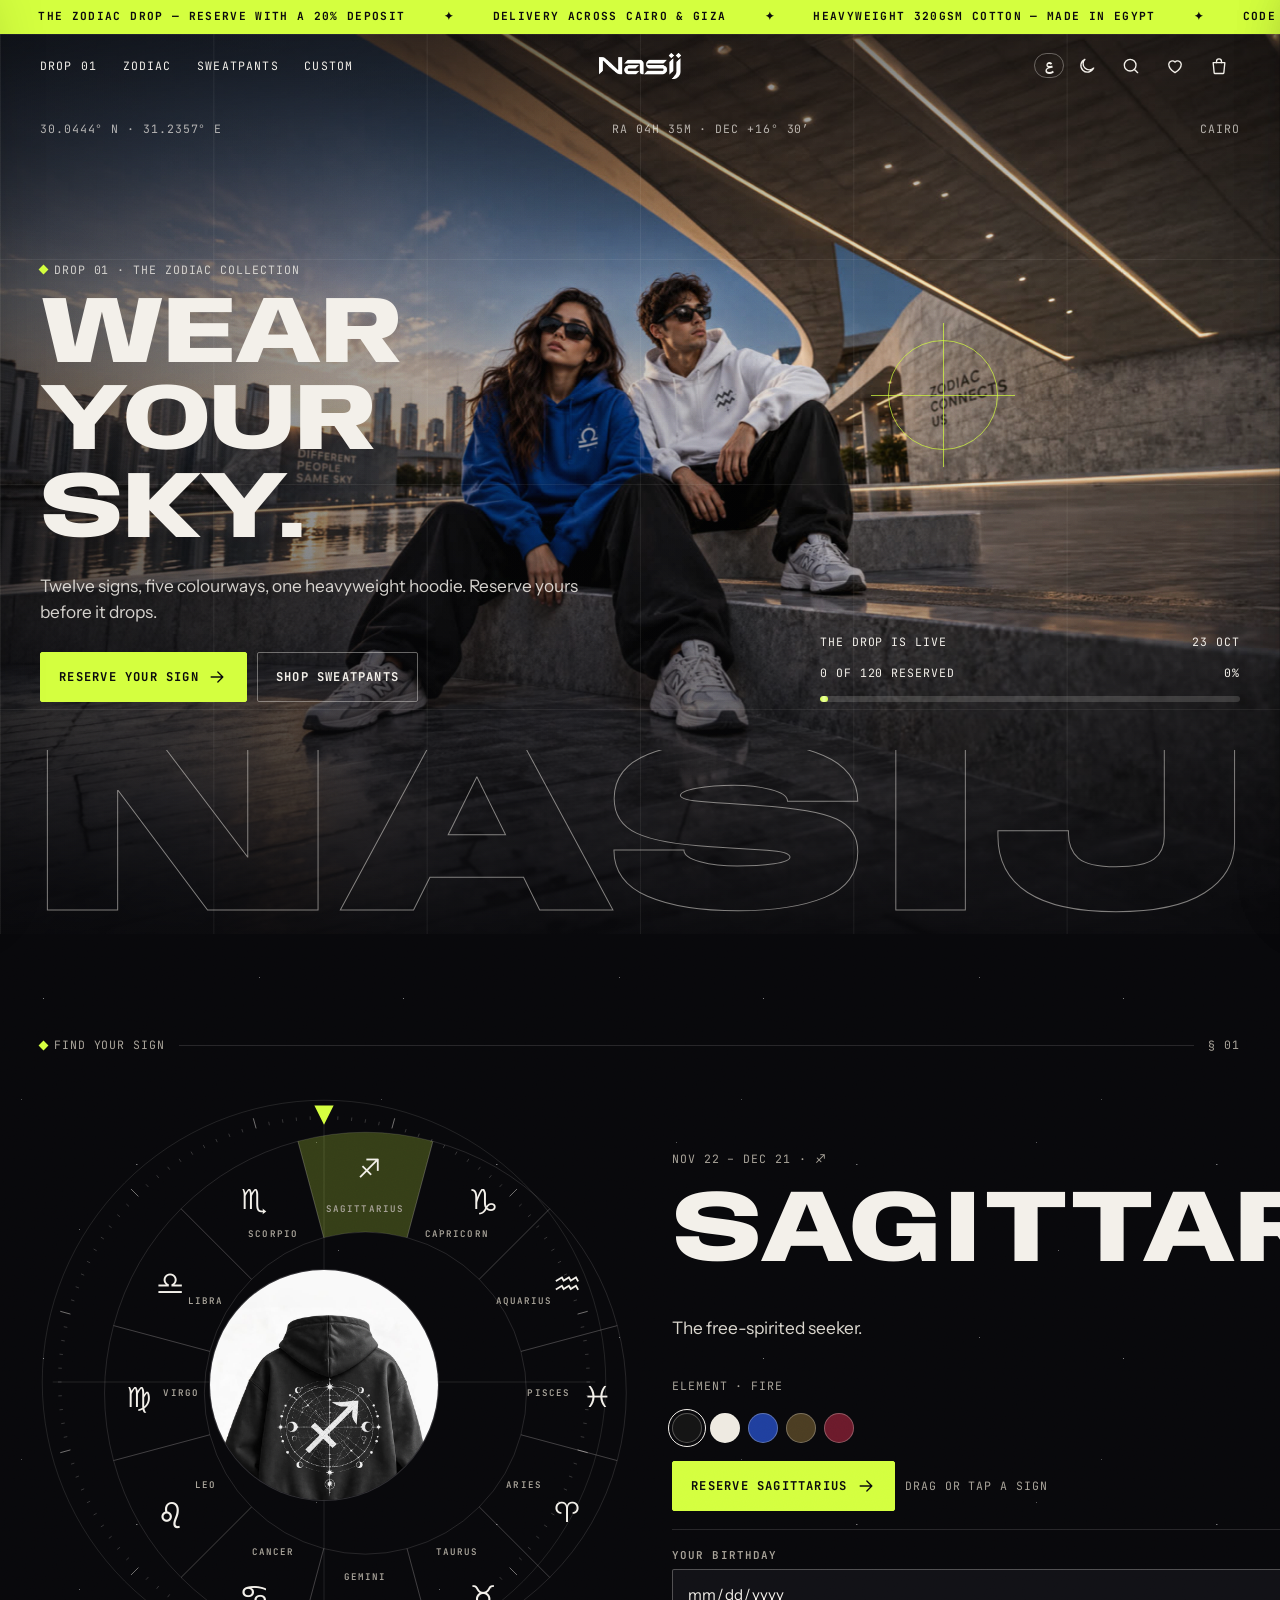
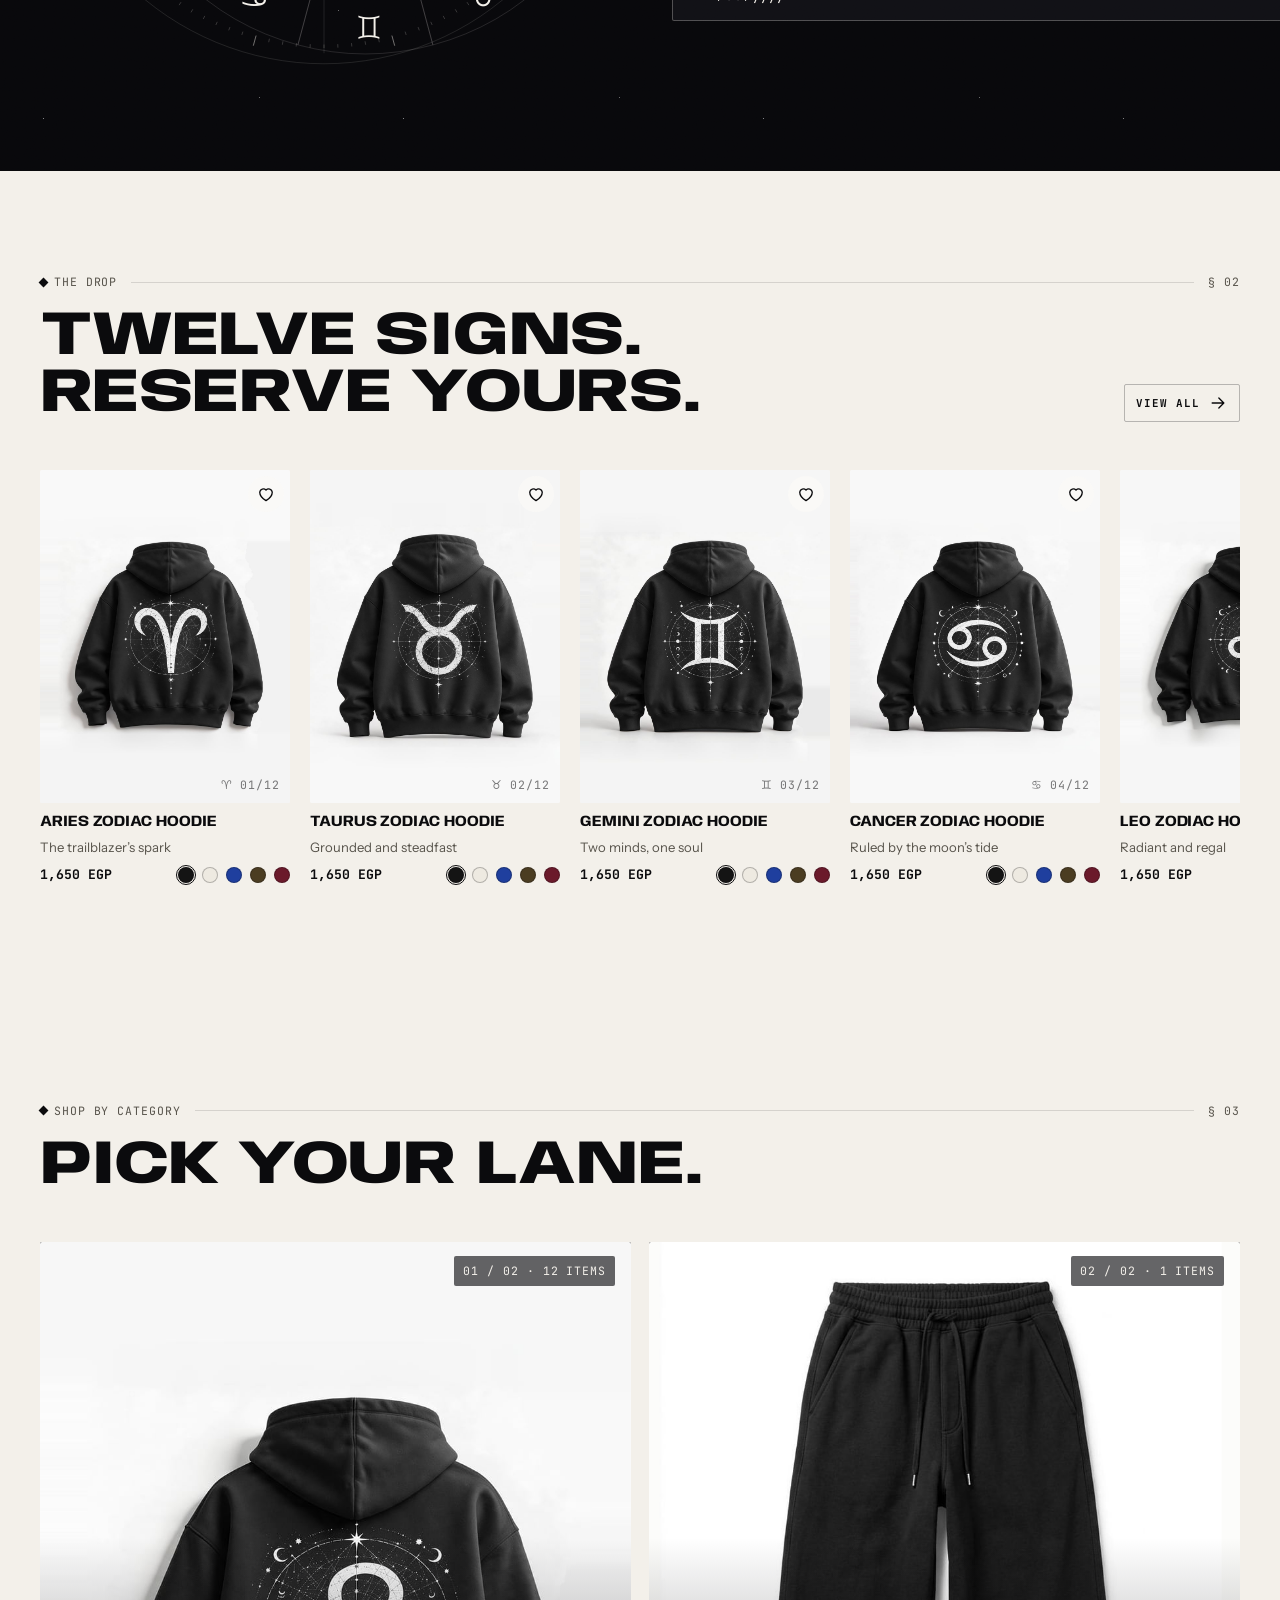
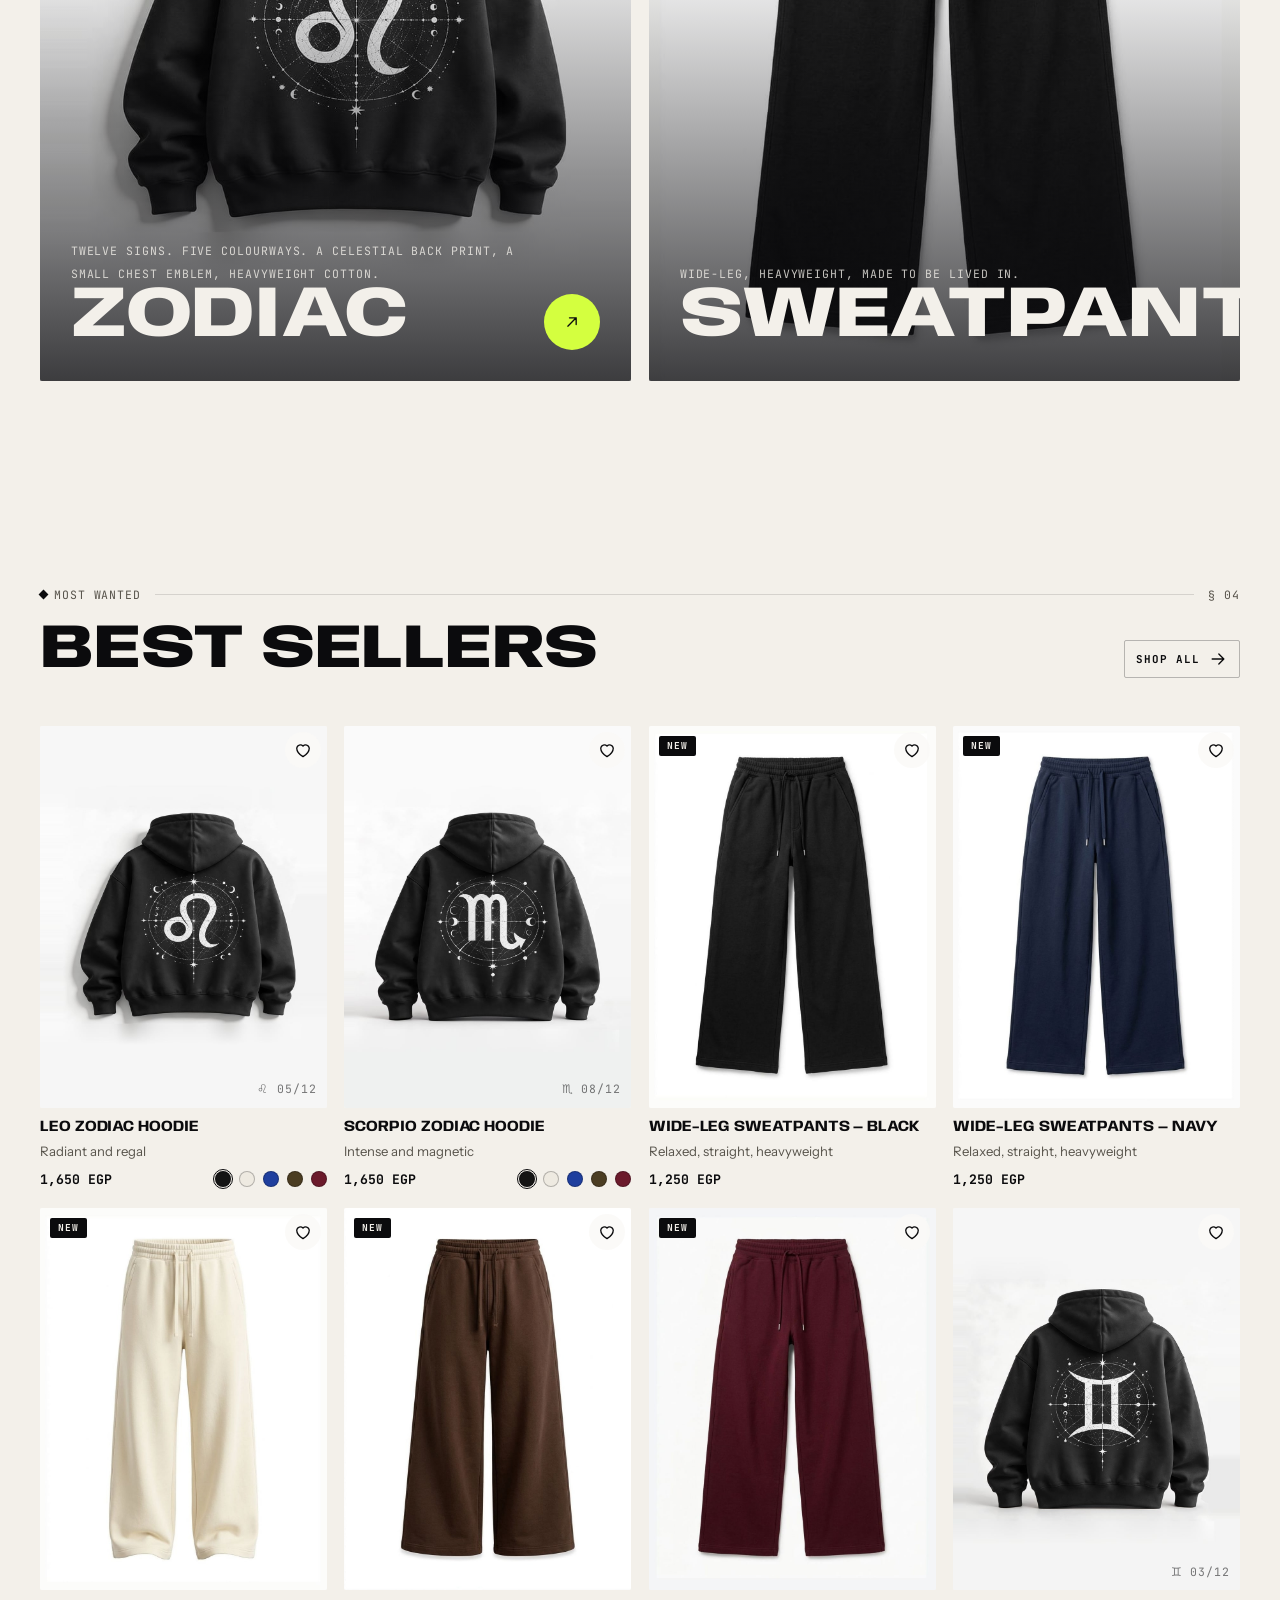
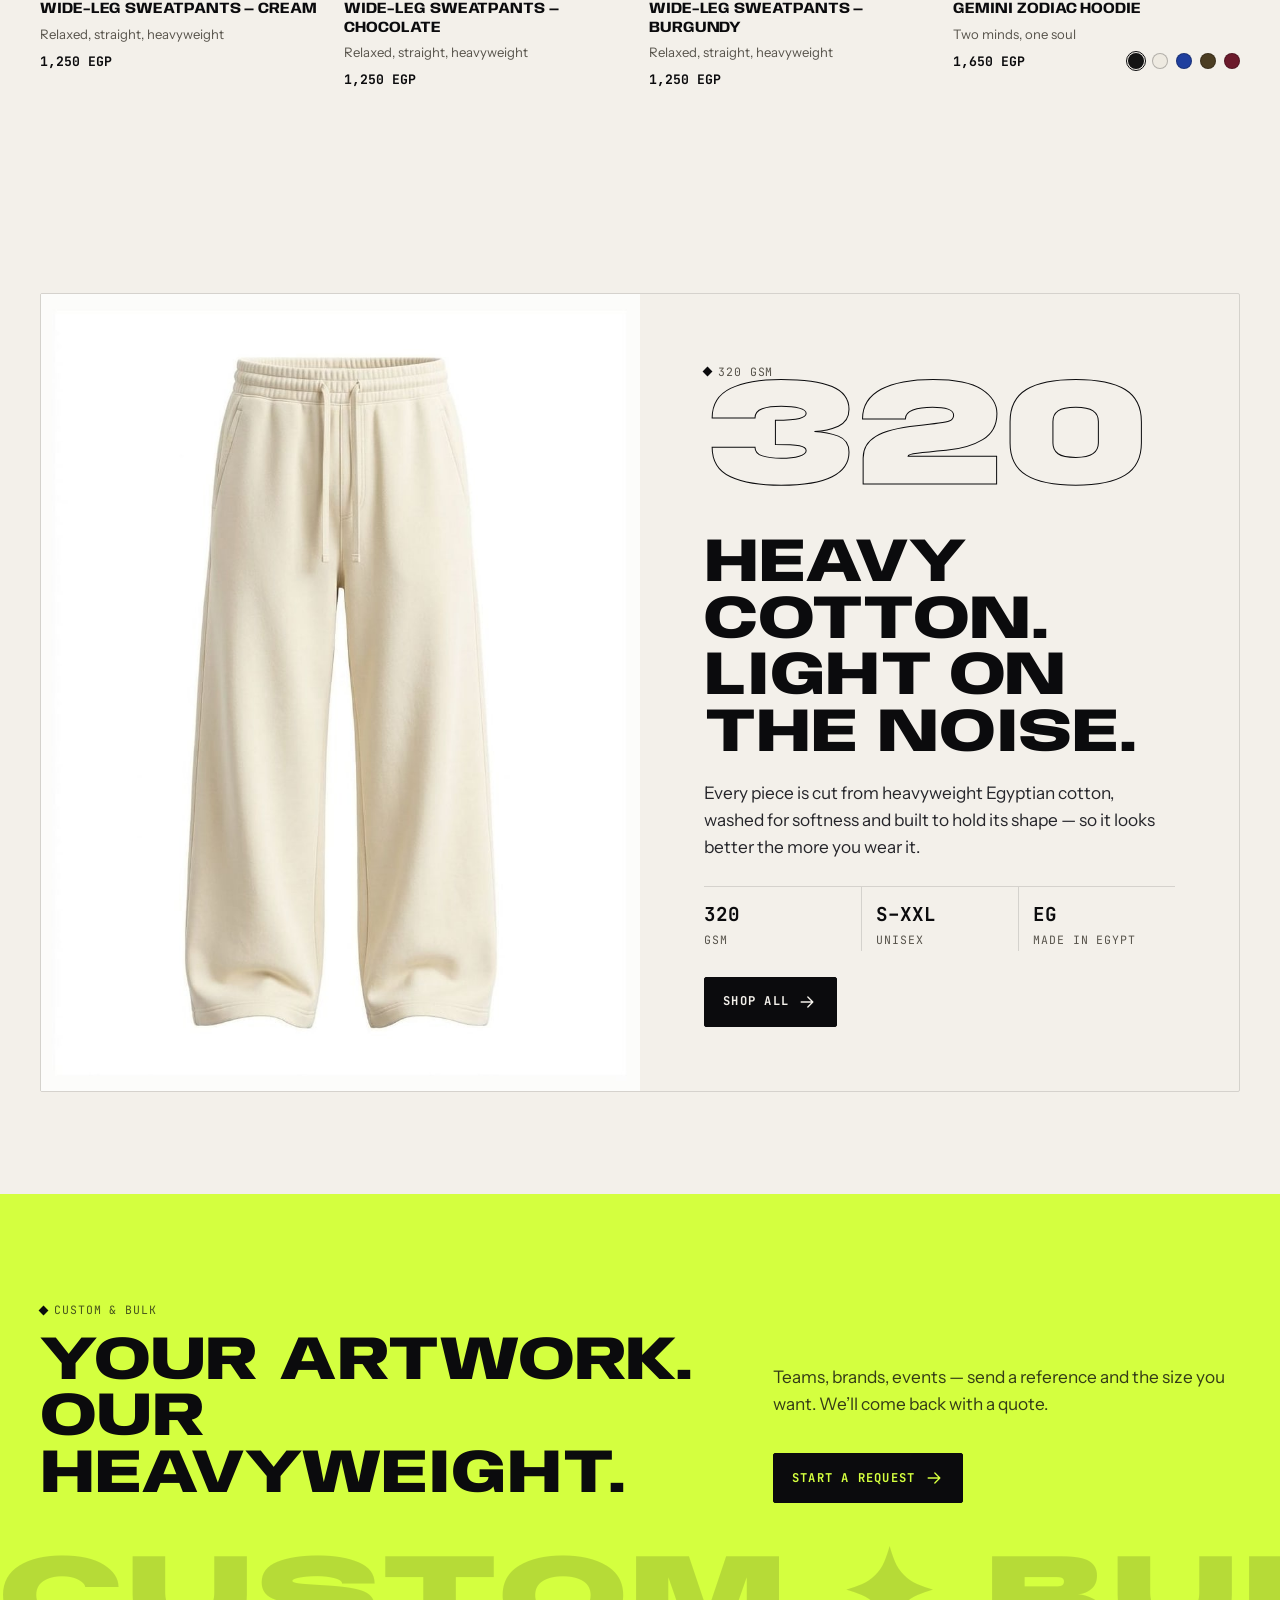
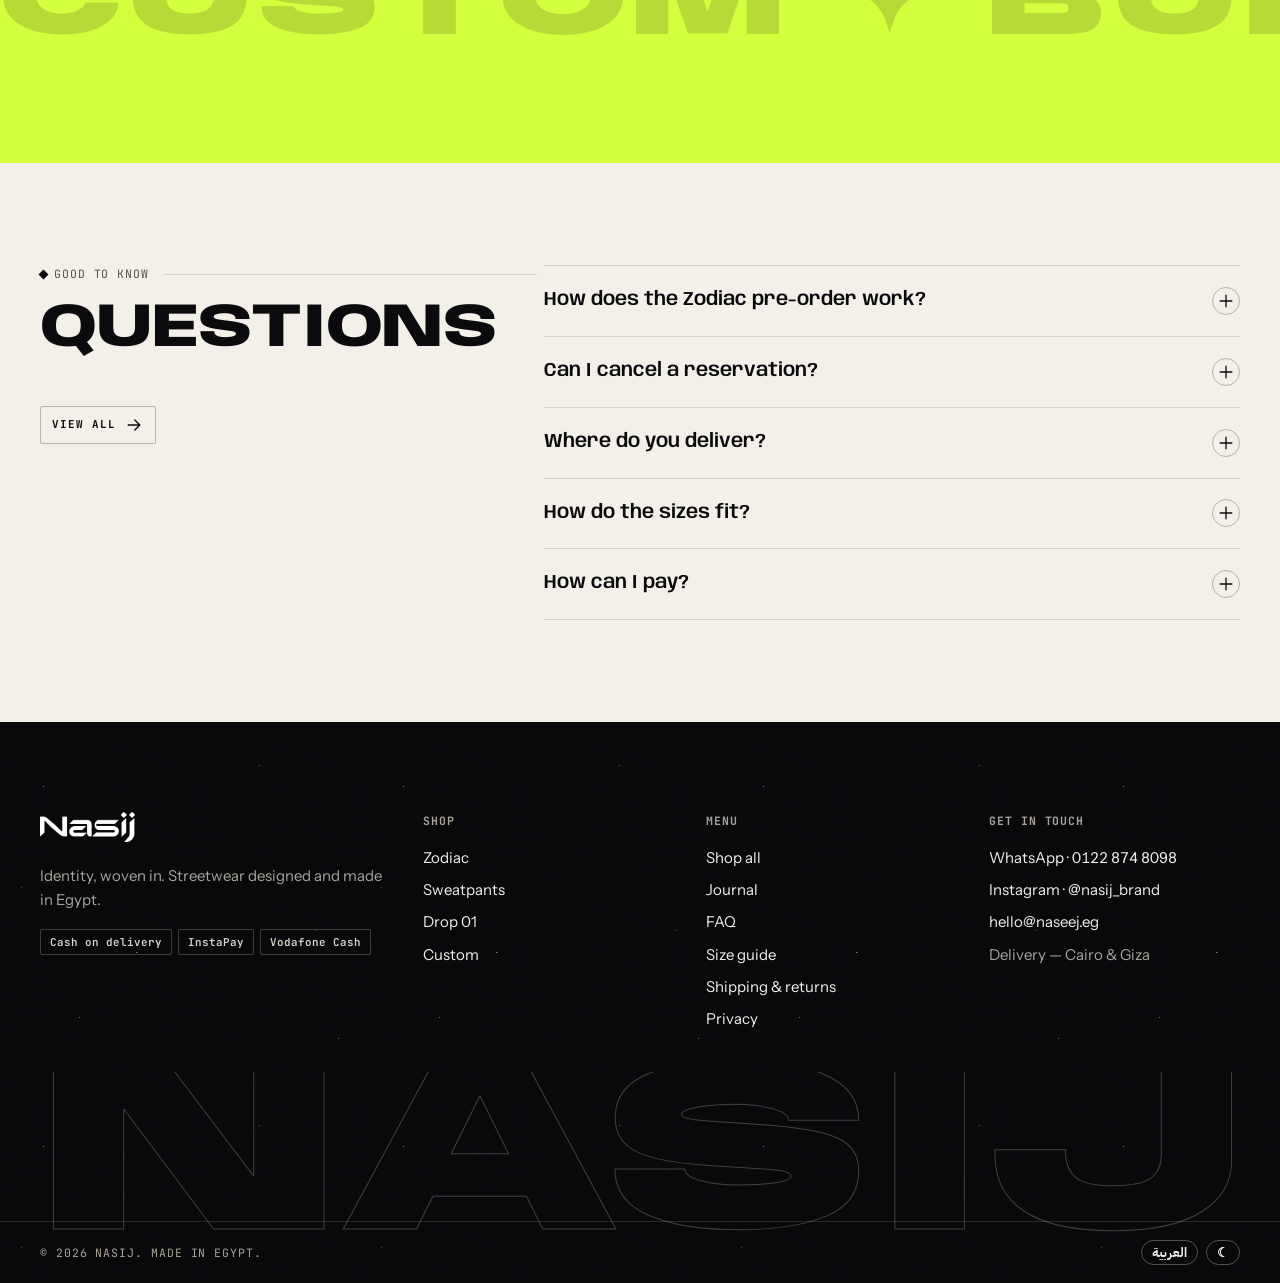
==== commit fc2cd445: "feat: NASIJ v2 — night-sky storefront + Shopify-style dashboard Storefront rebuilt from scratch as a" ====
--- a/index.html
+++ b/index.html
@@ -1,15953 +1,45 @@
-﻿<!DOCTYPE html>
-<html lang="en" dir="ltr" id="htmlRoot">
+<!DOCTYPE html>
+<html lang="en" dir="ltr" data-mode="light">
 <head>
-  <meta charset="UTF-8">
-  <meta name="viewport" content="width=device-width, initial-scale=1.0">
-  <title>NASIJ — Egyptian Streetwear | نسيج</title>
-  <meta name="description" content="NASIJ (نسيج) — minimal Egyptian streetwear. Hoodies, sweatshirts, jackets & shirts for men and women. Crafted to stand out. Made in Egypt. Identity woven in every piece.">
-  <meta name="keywords" content="nasij, نسيج, egyptian streetwear, hoodies egypt, sweatshirts, streetwear egypt, cairo clothing brand, men women clothing egypt, minimal streetwear">
-  <meta name="robots" content="index, follow">
-  <!-- Open Graph -->
-  <meta property="og:type"        content="website">
-  <meta property="og:site_name"   content="NASIJ">
-  <meta property="og:title"       content="NASIJ — Egyptian Streetwear | نسيج">
-  <meta property="og:description" content="Minimal streetwear, woven with an Egyptian soul. Hoodies, sweatshirts & essentials — crafted to stand out. Made in Egypt.">
-  <meta property="og:image"       content="https://naseej.eg/images/hero-1.png">
-  <meta property="og:image:width"  content="1200">
-  <meta property="og:image:height" content="630">
-  <meta property="og:url"          content="https://naseej.eg/">
-  <!-- Twitter Card -->
-  <meta name="twitter:card"        content="summary_large_image">
-  <meta name="twitter:site"        content="@nasij_brand">
-  <meta name="twitter:title"       content="NASIJ — Egyptian Streetwear | نسيج">
-  <meta name="twitter:description" content="Minimal streetwear, woven with an Egyptian soul. Crafted to stand out.">
-  <meta name="twitter:image"       content="https://naseej.eg/images/hero-1.png">
-  <!-- Favicon -->
-  <link rel="icon" href="data:image/svg+xml,<svg xmlns='http://www.w3.org/2000/svg' viewBox='0 0 100 100'><rect width='100' height='100' rx='18' fill='%230E0E0D'/><text x='50' y='72' font-size='62' font-family='Arial,sans-serif' font-weight='700' fill='%23F3EFE7' text-anchor='middle'>N</text></svg>">
-  <!-- PWA -->
-  <link rel="manifest" href="manifest.json">
-  <link rel="apple-touch-icon" href="images/hero-1.png">
-  <meta name="mobile-web-app-capable" content="yes">
-  <meta name="apple-mobile-web-app-capable" content="yes">
-  <meta name="apple-mobile-web-app-status-bar-style" content="black-translucent">
-  <meta name="apple-mobile-web-app-title" content="NASIJ">
-  <!-- JSON-LD Structured Data -->
-  <script type="application/ld+json">
-  {
-    "@context": "https://schema.org",
-    "@graph": [
-      {
-        "@type": "Organization",
-        "name": "NASIJ",
-        "url": "https://naseej.eg",
-        "logo": "https://naseej.eg/images/logo-en.png",
-        "description": "NASIJ (نسيج) — minimal Egyptian streetwear. Hoodies, sweatshirts, jackets and shirts for men and women. Crafted to stand out.",
-        "address": { "@type":"PostalAddress", "addressCountry":"EG", "addressLocality":"Cairo" },
-        "contactPoint": {
-          "@type":"ContactPoint",
-          "contactType":"customer service",
-          "telephone":"+201228748098",
-          "contactOption":"TollFree",
-          "availableLanguage":["Arabic","English"],
-          "areaServed":"EG"
-        },
-        "sameAs": ["https://instagram.com/nasij_brand","https://wa.me/201228748098"]
-      },
-      {
-        "@type": "WebSite",
-        "name": "NASIJ",
-        "url": "https://naseej.eg",
-        "potentialAction": { "@type":"SearchAction", "target": { "@type":"EntryPoint", "urlTemplate":"https://naseej.eg/?q={search_term_string}" }, "query-input":"required name=search_term_string" }
-      }
-    ]
-  }
-  </script>
-  <!-- Hreflang for bilingual SEO -->
-  <link rel="alternate" hreflang="en" href="https://naseej.eg/">
-  <link rel="alternate" hreflang="ar" href="https://naseej.eg/?lang=ar">
-  <link rel="alternate" hreflang="x-default" href="https://naseej.eg/">
-
-  <!-- ═══ ANALYTICS — paste your IDs to activate ═══ -->
-  <!-- GA4: Replace G-XXXXXXXXXX with your Measurement ID -->
-  <!-- <script async src="https://www.googletagmanager.com/gtag/js?id=G-XXXXXXXXXX"></script>
-  <script>window.dataLayer=window.dataLayer||[];function gtag(){dataLayer.push(arguments);}gtag('js',new Date());gtag('config','G-XXXXXXXXXX',{send_page_view:false});</script> -->
-
-  <!-- Microsoft Clarity: Replace XXXXXXXXXX with your Project ID -->
-  <!-- <script>(function(c,l,a,r,i,t,y){c[a]=c[a]||function(){(c[a].q=c[a].q||[]).push(arguments)};t=l.createElement(r);t.async=1;t.src="https://www.clarity.ms/tag/"+i;y=l.getElementsByTagName(r)[0];y.parentNode.insertBefore(t,y);})(window,document,"clarity","script","XXXXXXXXXX");</script> -->
-
-  <!-- Facebook Pixel: Replace 000000000000000 with your Pixel ID -->
-  <!-- <script>!function(f,b,e,v,n,t,s){if(f.fbq)return;n=f.fbq=function(){n.callMethod?n.callMethod.apply(n,arguments):n.queue.push(arguments)};if(!f._fbq)f._fbq=n;n.push=n;n.loaded=!0;n.version='2.0';n.queue=[];t=b.createElement(e);t.async=!0;t.src=v;s=b.getElementsByTagName(e)[0];s.parentNode.insertBefore(t,s)}(window,document,'script','https://connect.facebook.net/en_US/fbevents.js');fbq('init','000000000000000');fbq('track','PageView');</script> -->
-  <!-- ═══════════════════════════════════════════════════════════════ -->
-
-  <!-- Preload LCP hero image (above-the-fold, first slide) -->
-  <link rel="preload" as="image" href="images/hero-1.png" fetchpriority="high">
-  <link rel="preconnect" href="https://fonts.googleapis.com">
-  <link rel="preconnect" href="https://fonts.gstatic.com" crossorigin>
-  <link rel="preload" as="style" href="https://fonts.googleapis.com/css2?family=Space+Grotesk:wght@400;500;600;700&family=Inter:wght@300;400;500;600&family=IBM+Plex+Sans+Arabic:wght@300;400;500;600;700&display=swap">
-  <link href="https://fonts.googleapis.com/css2?family=Space+Grotesk:wght@400;500;600;700&family=Inter:wght@300;400;500;600&family=IBM+Plex+Sans+Arabic:wght@300;400;500;600;700&display=swap" rel="stylesheet">
-  <!-- Fallback for browsers that don't support font-display:swap -->
-  <noscript>
-    <link href="https://fonts.googleapis.com/css2?family=Space+Grotesk:wght@400;500&family=Inter:wght@300;400&family=IBM+Plex+Sans+Arabic:wght@300;400&display=swap" rel="stylesheet">
-  </noscript>
-  <style>
-  /* ── NASIJ brand wordmark → real logo images (lang + theme aware) ── */
-  .nav-logo,.mob-nav-brand,.ft-logo,.ldr-wordmark,.auth-logo{
-    text-indent:-9999px!important;overflow:hidden!important;white-space:nowrap!important;
-    background-repeat:no-repeat!important;background-size:contain!important;display:inline-block!important;cursor:pointer;
-  }
-  /* transparent nav over the dark hero → white logo */
-  .nav-logo{width:108px!important;height:30px!important;background-image:url('images/logo-en-white.png')!important;background-position:left center!important;}
-  [dir=rtl] .nav-logo{background-image:url('images/logo-ar-white.png')!important;background-position:right center!important;}
-  /* opaque / scrolled nav → theme-based logo */
-  .nav.scrolled .nav-logo,.nav.nav-opaque .nav-logo{background-image:url('images/logo-en.png')!important;}
-  [dir=rtl] .nav.scrolled .nav-logo,[dir=rtl] .nav.nav-opaque .nav-logo{background-image:url('images/logo-ar.png')!important;}
-  [data-theme=dark] .nav.scrolled .nav-logo,[data-theme=dark] .nav.nav-opaque .nav-logo{background-image:url('images/logo-en-white.png')!important;}
-  [data-theme=dark][dir=rtl] .nav.scrolled .nav-logo,[data-theme=dark][dir=rtl] .nav.nav-opaque .nav-logo{background-image:url('images/logo-ar-white.png')!important;}
-  .mob-nav-brand{width:96px!important;height:26px!important;background-image:url('images/logo-en.png')!important;background-position:left center!important;}
-  [dir=rtl] .mob-nav-brand{background-image:url('images/logo-ar.png')!important;background-position:right center!important;}
-  [data-theme=dark] .mob-nav-brand{background-image:url('images/logo-en-white.png')!important;}
-  [data-theme=dark][dir=rtl] .mob-nav-brand{background-image:url('images/logo-ar-white.png')!important;}
-  /* footer sits on a dark ground → always the white logo */
-  .ft-logo{width:132px!important;height:34px!important;background-image:url('images/logo-en-white.png')!important;background-position:left center!important;margin-bottom:1.1rem!important;letter-spacing:normal!important;}
-  [dir=rtl] .ft-logo{background-image:url('images/logo-ar-white.png')!important;background-position:right center!important;}
-  /* loader sits on a dark ground (#16130F) in every theme → always the white logo */
-  .ldr-wordmark{width:190px!important;height:48px!important;background-image:url('images/logo-en-white.png')!important;background-position:center!important;margin:0 auto!important;}
-  [dir=rtl] .ldr-wordmark{background-image:url('images/logo-ar-white.png')!important;}
-  .auth-logo{width:156px!important;height:40px!important;background-image:url('images/logo-en.png')!important;background-position:center!important;margin:0 auto 1.3rem!important;}
-  [dir=rtl] .auth-logo{background-image:url('images/logo-ar.png')!important;}
-  [data-theme=dark] .auth-logo{background-image:url('images/logo-en-white.png')!important;}
-  /* ── SIZE SELECTOR ── */
-  .pd-size-block{margin:1.2rem 0 .2rem;}
-  .pd-size-head{display:flex;align-items:center;justify-content:space-between;margin-bottom:.6rem;}
-  .pd-size-lbl{font-family:var(--fb);font-size:.64rem;letter-spacing:.18em;text-transform:uppercase;color:var(--ink-m);}
-  .pd-size-guide{font-size:.62rem;letter-spacing:.04em;color:var(--ink-s);text-decoration:underline;cursor:pointer;}
-  .pd-size-guide:hover{color:var(--ink);}
-  .pd-size-row{display:flex;flex-wrap:wrap;gap:.5rem;}
-  .pd-size-pill{min-width:44px;padding:.6rem .5rem;font-family:var(--fb);font-size:.8rem;font-weight:500;letter-spacing:.05em;
-    background:transparent;color:var(--ink);border:1px solid var(--border);border-radius:2px;cursor:pointer;transition:all .18s;}
-  .pd-size-pill:hover{border-color:var(--ink);}
-  .pd-size-pill.active{background:var(--ink);color:var(--cream);border-color:var(--ink);}
-  [data-theme=dark] .pd-size-pill.active{background:var(--ink);color:var(--bg);}
-  .c-item-size{font-size:.72rem;color:var(--ink-m);margin:.15rem 0 .35rem;display:flex;align-items:center;gap:.4rem;}
-  .c-item-meta{font-size:.72rem;color:var(--ink-m);margin:.1rem 0;}
-  .c-item-meta b{color:var(--ink);font-weight:600;}
-  .c-size-sel{font-family:var(--fb);font-size:.72rem;padding:.15rem 1.3rem .15rem .4rem;border:1px solid var(--border);border-radius:2px;background:var(--bg-elev);color:var(--ink);cursor:pointer;}
-  </style>
-
-  <style>
-    /* ── LOADING SCREEN ─────────────────────────────────────────── */
-    #axia-loader {
-      position: fixed; inset: 0; z-index: 99999;
-      background: #16130F;
-      display: flex; flex-direction: column;
-      align-items: center; justify-content: center;
-      gap: 2rem;
-      transition: opacity .55s ease, visibility .55s ease;
-    }
-    #axia-loader.fade-out { opacity: 0; visibility: hidden; }
-    .ldr-wordmark {
-      font-family: 'Space Grotesk', 'Times New Roman', serif;
-      font-size: clamp(2.8rem, 8vw, 5rem);
-      font-weight: 300; letter-spacing: .55em;
-      color: #F4F1EA; text-indent: .55em;
-      opacity: 0; transform: translateY(12px);
-      animation: ldrFadeUp .7s ease .1s forwards;
-    }
-    .ldr-tagline {
-      font-family: 'Inter', 'Helvetica Neue', sans-serif;
-      font-size: clamp(.6rem, 1.4vw, .72rem);
-      letter-spacing: .28em; text-transform: uppercase;
-      color: rgba(250,247,242,.32);
-      opacity: 0;
-      animation: ldrFadeUp .7s ease .5s forwards;
-    }
-    .ldr-bar-wrap {
-      width: min(200px, 44vw); height: 1px;
-      background: rgba(250,247,242,.1);
-      overflow: hidden;
-      opacity: 0;
-      animation: ldrFadeUp .5s ease .65s forwards;
-    }
-    .ldr-bar {
-      height: 100%; width: 0%;
-      background: linear-gradient(to right, #C9A89C, #9CAF88);
-      animation: ldrFill 1.4s cubic-bezier(.4,0,.2,1) .75s forwards;
-    }
-    .ldr-chic {
-      font-family: 'Space Grotesk', 'Times New Roman', serif;
-      font-size: clamp(.9rem, 2vw, 1.1rem);
-      font-weight: 300;
-      font-style: italic;
-      letter-spacing: .06em;
-      color: rgba(250,247,242,.5);
-      opacity: 0;
-      margin-top: .4rem;
-      animation: ldrFadeUp .9s ease 1.6s forwards;
-    }
-    @keyframes ldrFadeUp {
-      to { opacity: 1; transform: none; }
-    }
-    @keyframes ldrFill {
-      to { width: 100%; }
-    }
-
-    :root {
-      --cream:    #F3EFE7;
-      --beige:    #E8E1D3;
-      --beige-d:  #D8CEBB;
-      --sage:     #6E675B;
-      --sage-l:   #9A9184;
-      --rose:     #1A1A1A;
-      --rose-l:   #3A3A3A;
-      --ink:      #14120F;
-      --ink-m:    #524B41;
-      --ink-s:    #6A6354;
-      --border:   rgba(20,18,15,0.14);
-      /* Surface-level tokens (theme-aware) */
-      --bg:           #F6F3EC;   /* page background */
-      --bg-elev:      #FCFAF5;   /* elevated surfaces (card body, drawers, modals) */
-      --bg-soft:      #ECE6DB;   /* card image background */
-      --text:         #14120F;
-      --text-soft:    #524B41;
-      --text-muted:   #6A6354;
-      --line:         rgba(20,18,15,0.14);
-      --fh: 'Space Grotesk', sans-serif;
-      --fb: 'Inter', sans-serif;
-      --tr: all 0.4s cubic-bezier(0.25, 0.46, 0.45, 0.94);
-    }
-    [dir="rtl"] { --fh:'IBM Plex Sans Arabic',sans-serif; --fb:'IBM Plex Sans Arabic',sans-serif; }
-
-    /* ─── DARK THEME ─── */
-    [data-theme="dark"] {
-      --cream:    #0D0D0C;
-      --beige:    #1A1917;
-      --beige-d:  #262420;
-      --sage:     #B7AE9E;
-      --sage-l:   #C9C1B2;
-      --rose:     #EDE6D6;
-      --rose-l:   #D8CFBD;
-      --ink:      #F3EFE7;
-      --ink-m:    #CFC7B8;
-      --ink-s:    #9C9486;
-      --border:   rgba(240,235,220,0.16);
-      --bg:           #0D0D0C;
-      --bg-elev:      #171613;
-      --bg-soft:      #201E1A;
-      --text:         #F3EFE7;
-      --text-soft:    #C9C1B2;
-      --text-muted:   #9C9486;
-      --line:         rgba(240,235,220,0.16);
-    }
-    [data-theme="dark"] body { background: var(--bg); color: var(--text); }
-    [data-theme="dark"] .full-body { background: var(--bg-elev) !important; }
-    [data-theme="dark"] .full-card { background: var(--bg-elev) !important; }
-    [data-theme="dark"] .full-img  { background: var(--bg-soft); }
-    [data-theme="dark"] .drawer-panel,
-    [data-theme="dark"] .am-card { background: var(--bg-elev); color: var(--text); }
-    [data-theme="dark"] .mob-nav { background: var(--bg); }
-    [data-theme="dark"] .review-card { background: var(--bg-elev); border-color: var(--line); }
-    [data-theme="dark"] .nav.scrolled, [data-theme="dark"] .nav.nav-opaque {
-      background: rgba(20,17,13,.92);
-    }
-    [data-theme="dark"] .pc-act-btn.outline { background: var(--bg-elev); color: var(--text); }
-    [data-theme="dark"] .pc-badge.sale { background:#F4F1EA;color:#0E0E0D; }
-    [data-theme="dark"] .nav-search-pop { background:var(--bg-elev); border-color:var(--line); color:var(--text); }
-    [data-theme="dark"] .pc-act-btn { background: #F4EFE6; color: #0E0E0D; }
-    [data-theme="dark"] .pc-act-btn:hover { background: var(--rose); color:#0E0E0D; }
-    [data-theme="dark"] .new-arr-sec { background: var(--bg-soft); }
-    [data-theme="dark"] .gift-cats-sec { background: var(--bg-soft); }
-    [data-theme="dark"] .feat-bg-image { filter: brightness(.78); }
-    [data-theme="dark"] body::after { opacity: .04; }
-    /* ── DARK MODE: Transparent nav keeps white text (dark hero beneath) ── */
-    [data-theme="dark"] .nav:not(.scrolled):not(.nav-opaque) .nav-logo { color: rgba(250,247,242,.96) !important; }
-    [data-theme="dark"] .nav:not(.scrolled):not(.nav-opaque) .nav-icon  { color: rgba(250,247,242,.82) !important; }
-    [data-theme="dark"] .nav:not(.scrolled):not(.nav-opaque) .hamburger span { background: rgba(250,247,242,.9) !important; }
-    [data-theme="dark"] .nav:not(.scrolled):not(.nav-opaque) .lang-btn  { color: rgba(250,247,242,.72) !important; border-color: rgba(250,247,242,.22) !important; }
-    /* Hero arrows always visible */
-    [data-theme="dark"] .hero-arr { color: rgba(250,247,242,.88) !important; }
-    /* ── DARK MODE: Footer always dark ── */
-    [data-theme="dark"] footer {
-      background: #0A0806 !important;
-      color: rgba(250,247,242,.75);
-    }
-    [data-theme="dark"] footer .ft-logo { color: #F4F1EA; }
-    [data-theme="dark"] footer .ft-tag { color: rgba(250,247,242,.72); }
-    [data-theme="dark"] footer .ft-col-t { color: rgba(250,247,242,.70); }
-    [data-theme="dark"] footer .ft-links a { color: rgba(250,247,242,.55); }
-    [data-theme="dark"] footer .ft-links a:hover { color: var(--rose); }
-    [data-theme="dark"] footer .ft-bottom { color: rgba(250,247,242,.70); border-color: rgba(250,247,242,.08); }
-    [data-theme="dark"] footer .pay-b { background: rgba(250,247,242,.07); border-color: rgba(250,247,242,.12); color: rgba(250,247,242,.7); }
-    /* Rating stars: the AA-safe tone differs per theme, so flip them explicitly */
-    [data-theme="dark"] .full-stars-ico { color: #D9A08C; }
-    [data-theme="dark"] .review-stars   { color: #D9B77E; }
-    /* ── DARK MODE: Newsletter section ── */
-    [data-theme="dark"] .testi-sec { background: var(--bg-elev); }
-    [data-theme="dark"] .testi-card { background: var(--bg-soft); border-color: var(--line); }
-    [data-theme="dark"] .testi-text { color: var(--text-soft); }
-    [data-theme="dark"] .testi-author { color: var(--text-muted); }
-    [data-theme="dark"] .seasonal-sec::before { background: rgba(10,8,6,.78); }
-    [data-theme="dark"] .insta-sec { background: var(--bg); }
-    /* Theme transition */
-    body, .full-body, .drawer-panel, .am-card, .nav, .mob-nav, .review-card,
-    .pc-act-btn, .full-img, .nav-search-pop, .new-arr-sec, .gift-cats-sec,
-    .trust-bar, .trust-item, footer, .testi-sec, .testi-card, .insta-sec,
-    .newsletter-sec, .feat-sec, .nav-dropdown, .acc-profile-card,
-    .acc-nav, .acc-form-section, .order-card, .acc-stat-card,
-    .cfgr-topnav, .cfgr-panel, .cfgr-opt-card, .cfgr-field input,
-    .cfgr-field select, .cfgr-field textarea,
-    .nl-popup, .nl-popup-body {
-      transition: background-color .35s ease, color .35s ease, border-color .35s ease;
-    }
-
-    *,*::before,*::after { margin:0;padding:0;box-sizing:border-box; }
-    /* scroll-behavior is set explicitly on elements that need it, not globally */
-
-    body {
-      background: var(--cream);
-      color: var(--ink);
-      font-family: var(--fb);
-      font-weight: 300;
-      line-height: 1.7;
-      overflow-x: hidden;
-    }
-
-    /* ─── A11Y: focus rings + skip link ─── */
-    *:focus { outline: none; }
-    *:focus-visible {
-      outline: 2px solid var(--rose);
-      outline-offset: 3px;
-      border-radius: 2px;
-    }
-    button:focus-visible, a:focus-visible {
-      outline-offset: 4px;
-    }
-    /* Keyboard-accessible interactive elements without native href */
-    a:not([href]) { cursor: pointer; }
-    a:not([href]):focus-visible { outline: 2px solid var(--rose); outline-offset: 3px; border-radius: 2px; }
-    .full-card:focus-visible { outline: 2px solid var(--rose); outline-offset: 2px; }
-    .skip-link {
-      position: fixed; top: -40px; left: 1rem; z-index: 10000;
-      background: var(--ink); color: var(--cream);
-      padding: .6rem 1rem; font-size: .82rem;
-      text-decoration: none; letter-spacing: .05em;
-      transition: top .25s;
-    }
-    .skip-link:focus { top: 1rem; }
-    [dir="rtl"] .skip-link { left: auto; right: 1rem; }
-
-    /* ─── SEARCH ─── */
-    .search-ov {
-      position: fixed; inset: 0; z-index: 2600;
-      background: rgba(18,13,9,.72);
-      backdrop-filter: blur(14px); -webkit-backdrop-filter: blur(14px);
-      opacity: 0; pointer-events: none;
-      transition: opacity .3s;
-      display: flex; flex-direction: column; align-items: center;
-      padding-top: 8rem;
-    }
-    .search-ov.open { opacity: 1; pointer-events: auto; }
-    .search-x {
-      position: absolute; top: 1.5rem; right: 1.8rem;
-      background: none; border: none; color: var(--cream);
-      cursor: pointer; padding: .4rem;
-    }
-    [dir="rtl"] .search-x { right: auto; left: 1.8rem; }
-    .search-box {
-      width: min(620px, 92%);
-      border-bottom: 1px solid rgba(250,247,242,.4);
-      display: flex; align-items: center; gap: 1rem;
-      padding-bottom: 1rem;
-      position: relative;
-    }
-    .search-input {
-      flex: 1; background: none; border: none; outline: none;
-      color: var(--cream);
-      font-family: var(--fh); font-size: clamp(1.4rem, 3.5vw, 2.2rem);
-      font-weight: 300;
-      padding-right: 2.4rem;
-    }
-    [dir="rtl"] .search-input { padding-right:0;padding-left:2.4rem; }
-    .search-input::placeholder { color: rgba(250,247,242,.45); }
-    .search-box-icon {
-      position:absolute;right:0;top:50%;
-      transform:translateY(-50%) translateY(-.5rem);
-      color: rgba(250,247,242,.55);pointer-events:none;
-    }
-    [dir="rtl"] .search-box-icon { right:auto;left:0; }
-    .search-results {
-      width: min(620px, 92%); margin-top: 2rem;
-      max-height: 60vh; overflow-y: auto;
-    }
-    .search-item {
-      display: grid; grid-template-columns: 56px 1fr auto;
-      gap: 1rem; align-items: center;
-      padding: .9rem .4rem; cursor: pointer;
-      border-bottom: 1px solid rgba(250,247,242,.12);
-      color: var(--cream); transition: background .2s;
-    }
-    .search-item:hover { background: rgba(250,247,242,.06); }
-    .search-item img { width: 56px; height: 56px; object-fit: cover; display: block; }
-    .search-item-name { font-family: var(--fh); font-size: 1.05rem; font-weight: 400; }
-    .search-item-cat { font-size: .65rem; letter-spacing: .15em; text-transform: uppercase; color: rgba(250,247,242,.55); }
-    .search-item-price { font-size: .85rem; color: rgba(250,247,242,.85); }
-    .search-empty { color: rgba(250,247,242,.55); font-size: .9rem; text-align: center; margin-top: 2rem; }
-
-    /* ─── SKELETON LOADERS ─── */
-    @keyframes sk-shimmer {
-      0% { background-position: -400px 0; }
-      100% { background-position: 400px 0; }
-    }
-    .sk {
-      background: linear-gradient(90deg, var(--beige) 0%, #f3eadd 50%, var(--beige) 100%);
-      background-size: 800px 100%;
-      animation: sk-shimmer 1.4s linear infinite;
-    }
-    .sk-card { display: block; }
-    .sk-img { width: 100%; aspect-ratio: 3/4; }
-    .sk-line { height: .8rem; margin-top: .8rem; }
-    .sk-line.short { width: 60%; }
-    .sk-line.tiny { width: 40%; height: .65rem; }
-
-    /* grain */
-    body::after {
-      content:'';
-      position:fixed;inset:0;
-      pointer-events:none;z-index:9999;
-      opacity:.022;
-      background-image:url("data:image/svg+xml,%3Csvg xmlns='http://www.w3.org/2000/svg' width='300' height='300'%3E%3Cfilter id='n'%3E%3CfeTurbulence type='fractalNoise' baseFrequency='.75' numOctaves='4' stitchTiles='stitch'/%3E%3C/filter%3E%3Crect width='300' height='300' filter='url(%23n)'/%3E%3C/svg%3E");
-      background-size:200px 200px;
-    }
-
-    /* ─── NAV ─── */
-    .nav {
-      position:fixed;top:0;left:0;right:0;z-index:800;
-      display:flex;align-items:center;
-      padding:1.4rem 3rem;
-      transition:background .35s ease,padding .35s ease,border-color .35s ease;
-      background:transparent;
-    }
-    .nav.scrolled, .nav.nav-opaque {
-      background:rgba(250,247,242,.96);
-      backdrop-filter:blur(16px);
-      -webkit-backdrop-filter:blur(16px);
-      border-bottom:1px solid var(--border);
-      padding:.9rem 3rem;
-    }
-    /* Left side — logo + links together */
-    .nav-left { display:flex;align-items:center;gap:2.5rem; }
-    .nav-logo {
-      font-family:'Space Grotesk',serif;font-size:1.75rem;font-weight:500;
-      letter-spacing:.28em;color:rgba(250,247,242,.96);cursor:pointer;transition:color .35s;
-      white-space:nowrap;text-decoration:none;flex-shrink:0;
-    }
-    .nav.scrolled .nav-logo, .nav.nav-opaque .nav-logo { color:var(--ink); }
-    [dir="rtl"] .nav-logo { letter-spacing:.06em; }
-
-    .nav-links { display:flex;align-items:center;gap:2rem;list-style:none; }
-    .nav-links li { display:flex;align-items:center; }
-    .nav-links a {
-      text-decoration:none;color:rgba(250,247,242,.82);
-      font-size:.68rem;font-weight:400;letter-spacing:.14em;text-transform:uppercase;
-      cursor:pointer;position:relative;transition:color .25s;
-      display:inline-flex;align-items:center;gap:.3rem;vertical-align:middle;
-    }
-    .nav-links a::after {
-      content:'';position:absolute;bottom:-3px;left:0;
-      width:0;height:1px;background:var(--rose);transition:width .3s ease;
-    }
-    .nav-links a:hover::after,.nav-links a.active::after { width:100%; }
-    .nav-links a:hover,.nav-links a.active { color:rgba(250,247,242,1); }
-    /* scrolled / opaque: dark links */
-    .nav.scrolled .nav-links a, .nav.nav-opaque .nav-links a { color:var(--ink-m); }
-    .nav.scrolled .nav-links a:hover, .nav.scrolled .nav-links a.active,
-    .nav.nav-opaque .nav-links a:hover, .nav.nav-opaque .nav-links a.active { color:var(--ink); }
-
-    .lang-btn {
-      background:none;border:1px solid rgba(250,247,242,.35);
-      color:rgba(250,247,242,.8);font-size:.7rem;letter-spacing:.1em;
-      padding:.38rem .85rem;cursor:pointer;transition:var(--tr);
-      font-family:var(--fb);
-    }
-    .lang-btn:hover { background:rgba(250,247,242,.15);color:var(--cream); }
-    .nav.scrolled .lang-btn, .nav.nav-opaque .lang-btn { border-color:var(--border);color:var(--ink-m); }
-    .nav.scrolled .lang-btn:hover, .nav.nav-opaque .lang-btn:hover { background:var(--beige);color:var(--ink); }
-    /* Footer lang toggle */
-    .ft-lang-btn { font-size:.62rem;padding:.28rem .7rem;border:1px solid rgba(250,247,242,.32);color:rgba(250,247,242,.75);background:transparent;cursor:pointer;font-family:var(--fb);letter-spacing:.1em;transition:all .2s; }
-    .ft-lang-btn:hover { color:rgba(250,247,242,.95);border-color:rgba(250,247,242,.5); }
-    /* Nav logout label */
-    .nav-logout { gap:.3rem; }
-    .nav-logout-lbl { font-family:var(--fb);font-size:.6rem;letter-spacing:.06em;color:inherit;opacity:.9;white-space:nowrap; }
-    .nav-logout:hover .nav-logout-lbl { opacity:1; }
-    .nav.scrolled .nav-logout-lbl, .nav.nav-opaque .nav-logout-lbl { color:var(--ink-m); }
-
-    /* Theme toggle icons */
-    .theme-toggle .th-sun, .theme-toggle .th-moon {
-      width:18px;height:18px;transition:opacity .25s,transform .35s;
-    }
-    .theme-toggle .th-sun  { display:none; }
-    .theme-toggle .th-moon { display:block; }
-    [data-theme="dark"] .theme-toggle .th-sun  { display:block; }
-    [data-theme="dark"] .theme-toggle .th-moon { display:none; }
-
-    /* ─── NAV SEARCH (always-visible pill) ─── */
-    .nav-search-li { position:relative; }
-    .nav-search-wrap {
-      position:relative;display:flex;align-items:center;
-      gap:.4rem;background:none;border:none;padding:0;
-    }
-    /* Search icon inside the input */
-    .nav-search-ico {
-      position:absolute;left:.55rem;top:50%;transform:translateY(-50%);
-      pointer-events:none;display:flex;align-items:center;
-      color:rgba(250,247,242,.55);transition:color .2s;z-index:1;
-    }
-    .nav.scrolled .nav-search-ico,
-    .nav.nav-opaque .nav-search-ico { color:var(--ink-s); }
-    /* Always-visible input */
-    .nav-search-pop {
-      width:170px;height:30px;
-      background:rgba(250,247,242,.12);
-      border:1px solid rgba(250,247,242,.22);
-      border-radius:2px;
-      padding:0 .7rem 0 1.9rem;
-      font-size:.7rem;font-family:var(--fb);color:var(--cream);
-      outline:none;letter-spacing:.03em;
-      transition:width .3s ease, background .2s, border-color .2s;
-    }
-    .nav-search-pop:focus {
-      width:210px;
-      background:rgba(250,247,242,.18);
-      border-color:rgba(250,247,242,.45);
-    }
-    .nav-search-pop::placeholder { color:rgba(250,247,242,.45); }
-    /* Opaque nav (non-home pages) */
-    .nav.scrolled .nav-search-pop,
-    .nav.nav-opaque .nav-search-pop {
-      background:var(--bg-soft);
-      border-color:var(--border);
-      color:var(--ink);
-    }
-    .nav.scrolled .nav-search-pop::placeholder,
-    .nav.nav-opaque .nav-search-pop::placeholder { color:var(--ink-s); }
-    .nav.scrolled .nav-search-pop:focus,
-    .nav.nav-opaque .nav-search-pop:focus { border-color:var(--rose-l);background:var(--bg-elev); }
-    [dir="rtl"] .nav-search-pop { padding:0 1.9rem 0 .7rem; }
-    [dir="rtl"] .nav-search-ico { left:auto;right:.55rem; }
-    .nav-search-mob { display:none; }
-    @media (max-width:768px) {
-      .nav-search-li { display:none; }
-    }
-
-    .hamburger {
-      display:none;flex-direction:column;gap:5px;cursor:pointer;padding:4px;
-      background:none;border:none;-webkit-appearance:none;appearance:none;align-items:center;justify-content:center;
-    }
-    .hamburger span { display:block;width:24px;height:1px;background:var(--cream);transition:var(--tr); }
-    .nav.scrolled .hamburger span, .nav.nav-opaque .hamburger span { background:var(--ink); }
-
-    /* Mobile-only account profile menu — hidden on desktop */
-    .mob-acc-menu { display:none; }
-    .mob-acc-back-btn { display:none; }
-
-    .mob-nav {
-      display:none;position:fixed;inset:0;background:var(--cream);z-index:860;
-      flex-direction:column;padding:5.5rem 2rem 2rem;
-      opacity:0;pointer-events:none;transition:opacity .35s ease;
-      overflow-y:auto;
-    }
-    .mob-nav.open { opacity:1;pointer-events:all; }
-    .mob-x {
-      position:absolute;top:1.2rem;right:1.2rem;
-      width:2.8rem;height:2.8rem;background:var(--beige);border:none;cursor:pointer;
-      color:var(--ink);display:flex;align-items:center;justify-content:center;
-      border-radius:50%;transition:opacity .2s;
-      -webkit-tap-highlight-color:transparent;
-      touch-action:manipulation;
-      z-index:2;
-    }
-    .mob-x:hover { opacity:.75; }
-    [dir="rtl"] .mob-x { right:auto;left:1.2rem; }
-    body.mob-open { overflow:hidden; }
-    .mob-sec { border-bottom:1px solid var(--border); padding:1.2rem 0; }
-    .mob-sec:last-of-type { border-bottom:none; }
-    .mob-sec-t {
-      font-size:.58rem;letter-spacing:.24em;text-transform:uppercase;
-      color:var(--ink-s);margin-bottom:.8rem;display:block;
-    }
-    .mob-primary a {
-      font-family:var(--fh);font-size:1.6rem;font-weight:300;
-      color:var(--ink);text-decoration:none;cursor:pointer;
-      display:block;padding:.5rem 0;letter-spacing:.02em;
-    }
-    .mob-grid {
-      display:grid;grid-template-columns:1fr 1fr;gap:.6rem 1.2rem;
-    }
-    .mob-grid a {
-      font-size:.85rem;color:var(--ink-m);text-decoration:none;
-      padding:.45rem 0;cursor:pointer;font-weight:400;
-      display:flex;align-items:center;gap:.5rem;
-    }
-    .mob-grid a:hover { color:var(--rose); }
-    .mob-foot {
-      margin-top:auto;padding-top:1.5rem;
-      display:flex;align-items:center;justify-content:space-between;gap:1rem;
-    }
-    .mob-foot .lang-btn { font-size:.78rem;padding:.5rem 1.2rem; }
-    .mob-toggles { display:flex;align-items:center;gap:.55rem; }
-    .mob-theme-toggle { display:flex;align-items:center;justify-content:center;padding:.45rem .9rem; }
-    .mob-theme-toggle svg { width:17px;height:17px; }
-    .mob-foot-social { display:flex;gap:.8rem; }
-    .mob-foot-social a {
-      width:2.2rem;height:2.2rem;border:1px solid var(--border);
-      display:flex;align-items:center;justify-content:center;
-      color:var(--ink-m);transition:all .2s;border-radius:50%;
-    }
-    .mob-foot-social a:hover { background:var(--ink);color:var(--cream);border-color:var(--ink); }
-
-    /* ─── PAGES ─── */
-    .page { display:none; }
-    .page.active { display:block; }
-
-    /* ─── HERO ─── */
-    .hero {
-      min-height:100vh;display:flex;flex-direction:column;
-      align-items:center;justify-content:center;
-      text-align:center;padding:8rem 2rem 5rem;
-      position:relative;overflow:hidden;
-      background:linear-gradient(150deg,var(--cream) 0%,#F3EDE3 45%,var(--beige) 100%);
-    }
-    .hero-blob {
-      position:absolute;border-radius:50%;pointer-events:none;
-    }
-    .hero-blob:nth-child(1){
-      width:680px;height:680px;top:-220px;right:-120px;
-      background:radial-gradient(circle,rgba(201,168,156,.14) 0%,transparent 70%);
-    }
-    .hero-blob:nth-child(2){
-      width:520px;height:520px;bottom:-160px;left:-80px;
-      background:radial-gradient(circle,rgba(156,175,136,.12) 0%,transparent 70%);
-    }
-    .hero-eyebrow {
-      font-size:.62rem;letter-spacing:.4em;text-transform:uppercase;
-      color:rgba(250,247,242,.72);margin-bottom:2rem;
-      animation:fadeUp 1s ease both .2s;
-    }
-    /* Hero text always white regardless of theme */
-    .hero-h1, .hero-eyebrow { color:#F4F1EA !important; }
-    .hero-sub { color:rgba(250,247,242,.78) !important; }
-    .hero .btn-light { color:#F4F1EA !important; border-color:rgba(250,247,242,.4) !important; }
-    .hero-h1 {
-      font-family:var(--fh);font-size:clamp(2.2rem,5vw,4.2rem);
-      font-weight:300;line-height:1.12;color:#F4F1EA;
-      margin-bottom:1.4rem;
-      animation:fadeUp 1s ease both .4s;max-width:720px;
-    }
-    .hero-h1 em { font-style:italic;color:#F4F1EA !important; }
-    .hero-sub {
-      font-size:.86rem;color:rgba(250,247,242,.78);max-width:420px;line-height:1.9;
-      margin-bottom:2.4rem;font-weight:300;
-      animation:fadeUp 1s ease both .6s;
-    }
-    .btn-dark {
-      display:inline-flex;align-items:center;gap:.8rem;
-      background:var(--ink);color:var(--cream);
-      font-size:.68rem;letter-spacing:.2em;text-transform:uppercase;
-      padding:1rem 2.8rem;cursor:pointer;border:none;
-      transition:var(--tr);text-decoration:none;font-family:var(--fb);
-    }
-    .btn-dark:hover { background:var(--rose);gap:1.3rem; }
-    .hero-cta { animation:fadeUp 1s ease both .8s; }
-    .hero-social-proof {
-      display: flex; align-items: center; gap: .55rem;
-      margin-top: 1.2rem;
-      animation: fadeUp 1s ease both 1s;
-    }
-    .hsp-stars { color: #C9A632; font-size: .78rem; letter-spacing: .06em; }
-    .hsp-text { font-size: .65rem; color: rgba(250,247,242,.58); letter-spacing: .06em; }
-    .scroll-hint {
-      position:absolute;bottom:2.5rem;left:50%;transform:translateX(-50%);
-      display:flex;flex-direction:column;align-items:center;gap:.5rem;
-      color:var(--ink-s);font-size:.6rem;letter-spacing:.2em;text-transform:uppercase;
-      animation:fadeUp 1s ease both 1.2s;
-    }
-    .scroll-line {
-      width:1px;height:40px;
-      background:linear-gradient(to bottom,var(--rose),transparent);
-      animation:pulse 2.2s ease-in-out infinite;
-    }
-
-    /* ─── SECTIONS ─── */
-    .sec { padding:2.2rem clamp(1.5rem,3.5vw,3.5rem); }
-    .sec-inner { max-width:1240px;margin:0 auto; }
-    .sec-label {
-      display:block;font-size:.6rem;letter-spacing:.4em;text-transform:uppercase;
-      color:var(--rose);margin-bottom:.7rem;
-    }
-    .sec-title {
-      font-family:var(--fh);font-size:clamp(2rem,4vw,3.4rem);
-      font-weight:300;color:var(--ink);line-height:1.18;margin-bottom:1.5rem;
-    }
-
-    /* ─── PILLARS ─── */
-    .pillars { display:grid;grid-template-columns:repeat(3,1fr);gap:2.5rem; }
-    .pillar {
-      padding:3rem 2.2rem;background:var(--cream);
-      border:1px solid var(--border);position:relative;
-      opacity:0;transform:translateY(28px);
-      transition:opacity .6s ease,transform .6s ease;
-    }
-    .pillar.vis { opacity:1;transform:none; }
-    .pillar:nth-child(2){transition-delay:.13s;}
-    .pillar:nth-child(3){transition-delay:.26s;}
-    .pillar::before {
-      content:'';position:absolute;top:0;left:0;
-      width:2px;height:0;background:var(--rose);transition:height .4s ease;
-    }
-    [dir="rtl"] .pillar::before { left:auto;right:0; }
-    .pillar:hover::before { height:100%; }
-    .p-num {
-      font-family:'Space Grotesk',serif;font-size:3.8rem;
-      font-weight:300;color:var(--beige);line-height:1;margin-bottom:1.4rem;
-    }
-    .p-title {
-      font-family:var(--fh);font-size:1.38rem;font-weight:400;
-      color:var(--ink);margin-bottom:.3rem;
-    }
-    .p-sub { font-size:.72rem;color:var(--rose);letter-spacing:.08em;margin-bottom:1rem; }
-    .p-text { font-size:.84rem;color:var(--ink-m);line-height:1.85; }
-
-    /* ─── PRODUCTS PREVIEW ─── */
-    .prod-sec { background:var(--beige);padding:3.5rem 3.5rem; }
-    .prod-grid { display:grid;grid-template-columns:repeat(4,1fr);gap:1.8rem;margin-top:3rem; }
-    .prod-card {
-      cursor:pointer;
-      opacity:0;transform:translateY(20px);
-      transition:opacity .5s ease,transform .5s ease;
-    }
-    .prod-card.vis { opacity:1;transform:none; }
-    .prod-card:nth-child(2){transition-delay:.1s;}
-    .prod-card:nth-child(3){transition-delay:.2s;}
-    .prod-card:nth-child(4){transition-delay:.3s;}
-    .prod-img {
-      width:100%;aspect-ratio:3/4;
-      overflow:hidden;margin-bottom:1.4rem;position:relative;
-    }
-    .prod-img-in {
-      width:100%;height:100%;
-      transition:transform .6s cubic-bezier(.25,.46,.45,.94);
-      display:flex;align-items:center;justify-content:center;
-    }
-    .prod-card:hover .prod-img-in { transform:scale(1.05); }
-    .bg-bags    { background:linear-gradient(148deg,var(--beige-d) 0%,var(--rose-l) 55%,var(--beige) 100%); }
-    .bg-scarves { background:linear-gradient(148deg,var(--sage-l) 0%,var(--beige) 55%,var(--sage) 100%); }
-    .bg-gloves  { background:linear-gradient(148deg,var(--rose-l) 0%,var(--beige-d) 55%,var(--rose) 100%); }
-    .bg-crochet { background:linear-gradient(148deg,var(--beige) 0%,var(--sage-l) 55%,var(--beige-d) 100%); }
-    .bg-seasonal{ background:linear-gradient(148deg,#D4B896 0%,var(--rose-l) 50%,var(--sage-l) 100%); }
-    .prod-deco {
-      position:absolute;inset:0;display:flex;align-items:center;justify-content:center;
-      opacity:.18;
-    }
-    .prod-deco svg { width:56px;height:56px;fill:none;stroke:var(--ink);stroke-width:1; }
-    .prod-name { font-family:var(--fh);font-size:1.18rem;font-weight:400;color:var(--ink);margin-bottom:.25rem; }
-    .prod-name-s { font-size:.78rem;color:var(--ink-s);margin-bottom:.5rem; }
-    .prod-price { font-size:.74rem;color:var(--ink-m);letter-spacing:.04em; }
-
-    /* ─── STORY ─── */
-    .story-sec { padding:5rem 3.5rem; }
-    .story-inner { max-width:1240px;margin:0 auto;display:grid;grid-template-columns:1fr 1fr;gap:6rem;align-items:center; }
-    .story-visual {
-      aspect-ratio:4/5;
-      background:linear-gradient(160deg,var(--beige) 0%,var(--rose-l) 60%,var(--beige-d) 100%);
-      position:relative;overflow:hidden;
-    }
-    .story-visual::after {
-      content:'"';position:absolute;bottom:1.5rem;right:2rem;
-      font-family:'Space Grotesk',serif;font-size:14rem;
-      color:rgba(44,35,25,.06);line-height:1;
-    }
-    .story-txt {
-      opacity:0;transform:translateX(28px);
-      transition:opacity .8s ease,transform .8s ease;
-    }
-    .story-txt.vis { opacity:1;transform:none; }
-    [dir="rtl"] .story-txt { transform:translateX(-28px); }
-    .story-quote {
-      font-family:'Space Grotesk',serif;
-      font-size:clamp(1.4rem,2.4vw,1.95rem);font-weight:300;font-style:italic;
-      color:var(--ink);line-height:1.5;margin-bottom:2rem;
-      padding-left:1.5rem;border-left:2px solid var(--rose);
-    }
-    [dir="rtl"] .story-quote { padding-left:0;padding-right:1.5rem;border-left:none;border-right:2px solid var(--rose); }
-    .story-body { font-size:.88rem;color:var(--ink-m);line-height:2.1;margin-bottom:1.3rem; }
-
-    /* ─── TESTIMONIALS ─── */
-    .testi-sec { background:var(--bg-elev);padding:2rem clamp(1.5rem,3.5vw,3.5rem) 1.5rem;text-align:center; }
-    /* Testimonials slider */
-    .testi-slider-wrap{position:relative;margin-top:2.5rem;padding:0 28px;} /* padding so arrows don't overlap cards */
-    .testi-slider-outer{overflow:hidden;}
-    .testi-grid {
-      display:flex;gap:2rem;
-      transition:transform .6s cubic-bezier(.25,.46,.45,.94);
-      will-change:transform;
-      text-align:left;
-    }
-    [dir="rtl"] .testi-grid { text-align:right; }
-    .testi-grid > .testi-card {
-      flex:0 0 calc((100% - 4rem) / 3);min-width:0;
-    }
-    .testi-card {
-      background:var(--cream);padding:2.4rem;border:1px solid var(--border);
-    }
-    /* Testi arrows */
-    .testi-arrow{
-      position:absolute;top:50%;z-index:3;transform:translateY(-50%);
-      background:var(--cream);border:1px solid var(--border);
-      width:38px;height:38px;border-radius:50%;
-      display:flex;align-items:center;justify-content:center;
-      cursor:pointer;transition:all .25s;font-size:1.1rem;color:var(--ink);
-      box-shadow:0 4px 14px rgba(44,35,25,.1);
-    }
-    .testi-arrow:hover{background:var(--rose);color:#fff;border-color:var(--rose);}
-    .testi-arrow:disabled{opacity:.25;cursor:default;}
-    .testi-arrow.t-prev{left:0;}
-    .testi-arrow.t-next{right:0;}
-    [dir="rtl"] .testi-arrow.t-prev{left:auto;right:0;}
-    [dir="rtl"] .testi-arrow.t-next{right:auto;left:0;}
-    /* Testi dots */
-    .testi-dots{display:flex;justify-content:center;gap:.5rem;margin-top:1.6rem;}
-    .testi-dot{width:6px;height:6px;border-radius:50%;background:var(--border);border:none;padding:0;cursor:pointer;transition:background .3s,transform .3s;}
-    .testi-dot.active{background:var(--rose);transform:scale(1.3);}
-    @media(max-width:900px){
-      .testi-grid > .testi-card{flex:0 0 calc((100% - 2rem) / 2);}
-    }
-    @media(max-width:600px){
-      .testi-slider-outer{overflow-x:auto;scroll-snap-type:x mandatory;-webkit-overflow-scrolling:touch;scrollbar-width:none;}
-      .testi-slider-outer::-webkit-scrollbar{display:none;}
-      .testi-grid{transition:none;gap:1.2rem;padding-bottom:1rem;}
-      .testi-grid > .testi-card{flex:0 0 85%;scroll-snap-align:center;}
-      .testi-slider-wrap{padding:0 14px;}
-      .testi-arrow{display:none;}
-    }
-    .testi-q { font-family:'Space Grotesk',serif;font-size:4rem;color:var(--rose-l);line-height:1;margin-bottom:.8rem; }
-    .testi-text { font-size:.88rem;color:var(--ink-m);line-height:1.95;font-style:italic;margin-bottom:1.4rem; }
-    .testi-author { font-size:.68rem;letter-spacing:.1em;text-transform:uppercase;color:var(--ink-s); }
-
-    /* ─── SEASONAL ─── */
-    .seasonal-sec {
-      padding:5rem 3.5rem;color:var(--cream);
-      text-align:center;position:relative;overflow:hidden;
-      background:url('images/banner-for-you.png') center/cover no-repeat;
-    }
-    .seasonal-sec::before {
-      content:'';position:absolute;inset:0;
-      background:rgba(30,22,14,.68);
-      z-index:0;
-    }
-    .seasonal-sec > * { position:relative;z-index:1; }
-    .s-label { display:block;font-size:.6rem;letter-spacing:.4em;text-transform:uppercase;color:var(--rose-l);margin-bottom:1.4rem; }
-    .s-title {
-      font-family:'Space Grotesk',serif;
-      font-size:clamp(2.5rem,5vw,4.5rem);font-weight:300;font-style:italic;
-      color:#F4F1EA;line-height:1.2;margin-bottom:1.5rem;
-    }
-    .s-body { font-size:.88rem;color:rgba(250,247,242,.78);max-width:490px;margin:0 auto 3rem;line-height:2.1; }
-    .btn-light {
-      display:inline-block;border:1px solid rgba(250,247,242,.35);color:var(--cream);
-      font-size:.68rem;letter-spacing:.2em;text-transform:uppercase;
-      padding:.9rem 2.8rem;cursor:pointer;transition:var(--tr);
-      background:none;text-decoration:none;font-family:var(--fb);
-    }
-    .btn-light:hover { background:var(--rose);border-color:var(--rose); }
-
-    /* ─── INSTAGRAM ─── */
-    .insta-sec { padding:1.5rem clamp(1.5rem,3.5vw,3.5rem) 2rem;text-align:center;background:var(--bg); }
-    .insta-hd { max-width:520px;margin:0 auto 1.5rem; }
-    .insta-title {
-      font-family:var(--fh);font-size:clamp(1.8rem,3vw,2.4rem);
-      font-weight:300;margin:.4rem 0 .8rem;color:var(--text);
-    }
-    .insta-sub { font-size:.84rem;color:var(--text-soft);line-height:1.8; }
-    /* ── INSTAGRAM SLIDER ── */
-    /* Same visual style as UGC grid but scrolling */
-    .insta-slider-outer {
-      max-width:1240px;margin:0 auto 1rem;
-      overflow:hidden;
-    }
-    .insta-grid {
-      display:flex;gap:1rem;
-      animation:instaMarquee 28s linear infinite;
-    }
-    .insta-slider-outer:hover .insta-grid { animation-play-state:paused; }
-    /* Tile matches UGC tile size: ~290px, 1:1 aspect */
-    .insta-tile {
-      flex:0 0 290px;width:290px;
-      aspect-ratio:1;overflow:hidden;position:relative;
-      background-color:var(--beige);background-size:cover;background-position:center;
-      cursor:pointer;text-decoration:none;display:block;
-    }
-    /* 7 tiles × (290+16) = 2142px scroll distance */
-    @keyframes instaMarquee {
-      0%   { transform:translateX(0); }
-      100% { transform:translateX(-2142px); }
-    }
-    .insta-tile:hover .insta-overlay { opacity:1; }
-    .insta-overlay {
-      position:absolute;inset:0;
-      background:rgba(44,35,25,.38);
-      display:flex;align-items:center;justify-content:center;
-      color:#F4F1EA;opacity:0;transition:opacity .3s;
-    }
-    .insta-cta { margin-top:.8rem; }
-    @media(max-width:900px){
-      .insta-tile{flex:0 0 220px;width:220px;}
-      .insta-grid{animation-name:instaMarqueeMd;}
-      @keyframes instaMarqueeMd{ 0%{transform:translateX(0);} 100%{transform:translateX(-1624px);} }
-    }
-    @media(max-width:600px){
-      .insta-tile{flex:0 0 160px;width:160px;}
-      .insta-grid{gap:.6rem;animation-name:instaMarqueeSm;animation-duration:20s;}
-      @keyframes instaMarqueeSm{ 0%{transform:translateX(0);} 100%{transform:translateX(-1172px);} }
-      .insta-slider-outer{margin-bottom:1.2rem;}
-    }
-    .btn-outline {
-      display:inline-flex;align-items:center;gap:.8rem;
-      border:1px solid var(--border);color:var(--ink);
-      font-size:.68rem;letter-spacing:.15em;text-transform:uppercase;
-      padding:.9rem 2.8rem;cursor:pointer;transition:var(--tr);
-      background:none;text-decoration:none;font-family:var(--fb);
-    }
-    .btn-outline:hover { background:var(--ink);color:var(--cream); }
-
-    /* ─── FOOTER ─── */
-    footer { background:var(--ink);color:var(--cream);padding:3.8rem 3.5rem; }
-    .ft-inner { max-width:1240px;margin:0 auto;display:grid;grid-template-columns:2fr 1fr 1fr 1fr;gap:3.5rem; }
-    .ft-logo { font-family:'Space Grotesk',serif;font-size:2rem;letter-spacing:.3em;margin-bottom:1rem; }
-    .ft-tag { font-size:.74rem;color:rgba(250,247,242,.72);line-height:1.9;max-width:250px; }
-    .ft-col-t { font-size:.58rem;letter-spacing:.3em;text-transform:uppercase;color:rgba(250,247,242,.70);margin-bottom:1.4rem; }
-    .ft-links { list-style:none;display:flex;flex-direction:column;gap:.75rem; }
-    .ft-links a { color:rgba(250,247,242,.6);text-decoration:none;font-size:.78rem;cursor:pointer;transition:color .25s; }
-    .ft-links a:hover { color:var(--rose-l); }
-    .pay-badges { display:flex;gap:.5rem;flex-wrap:wrap;margin-top:.4rem; }
-    .pay-b {
-      background:rgba(250,247,242,.08);border:1px solid rgba(250,247,242,.13);
-      color:rgba(250,247,242,.55);font-size:.63rem;padding:.28rem .6rem;letter-spacing:.04em;
-    }
-    .ft-bottom {
-      max-width:1240px;margin:3rem auto 0;padding-top:2rem;
-      border-top:1px solid rgba(250,247,242,.1);
-      display:flex;justify-content:space-between;align-items:center;
-      font-size:.68rem;color:rgba(250,247,242,.70);
-    }
-
-    /* ─── PAGE HERO ─── */
-    .pg-hero { padding:10rem 3.5rem 5rem;text-align:center;background:linear-gradient(to bottom,var(--beige) 0%,var(--cream) 100%); }
-    .pg-title { font-family:var(--fh);font-size:clamp(2.5rem,5vw,4rem);font-weight:300;color:var(--ink);margin-bottom:1rem; }
-    .pg-sub { font-size:.84rem;color:var(--ink-s);max-width:420px;margin:0 auto;line-height:1.95; }
-
-    /* ─── PRODUCTS PAGE ─── */
-    .filter-row { display:flex;justify-content:space-between;align-items:center;flex-wrap:wrap;gap:1rem;padding:2.5rem 3.5rem 1.5rem; }
-    .filter-cats { display:flex;gap:.5rem;flex-wrap:wrap; }
-    .filter-sort-wrap { display:flex;align-items:center;gap:.55rem;flex-shrink:0; }
-    .filter-sort-lbl { font-size:.65rem;letter-spacing:.08em;text-transform:uppercase;color:var(--ink-s); }
-    .filter-sort-sel {
-      border:1px solid var(--border);background:none;color:var(--ink);
-      font-size:.68rem;letter-spacing:.04em;padding:.42rem .9rem .42rem .65rem;
-      cursor:pointer;transition:var(--tr);font-family:var(--fb);outline:none;
-      appearance:none;-webkit-appearance:none;
-      background-image:url("data:image/svg+xml,%3Csvg xmlns='http://www.w3.org/2000/svg' width='10' height='6' fill='none' viewBox='0 0 10 6'%3E%3Cpath stroke='%23888' stroke-width='1.5' d='M1 1l4 4 4-4'/%3E%3C/svg%3E");
-      background-repeat:no-repeat;background-position:right .55rem center;padding-right:1.8rem;
-    }
-    .filter-sort-sel:hover { border-color:var(--ink); }
-    [dir="rtl"] .filter-sort-sel { background-position:left .55rem center;padding-right:.65rem;padding-left:1.8rem; }
-    .search-results-bar {
-      display:flex;align-items:center;gap:1rem;
-      padding:.5rem 3.5rem 1.2rem;
-      font-size:.72rem;letter-spacing:.06em;color:var(--ink-s);
-    }
-    .search-results-bar button {
-      background:none;border:1px solid var(--border);color:var(--ink-s);
-      font-size:.62rem;letter-spacing:.08em;padding:.22rem .7rem;
-      cursor:pointer;transition:all .2s;font-family:var(--fb);
-    }
-    .search-results-bar button:hover { background:var(--ink);color:var(--cream);border-color:var(--ink); }
-    .filter-btn {
-      border:1px solid var(--border);background:none;color:var(--ink-m);
-      font-size:.68rem;letter-spacing:.1em;padding:.48rem 1.2rem;
-      cursor:pointer;transition:var(--tr);font-family:var(--fb);
-    }
-    .filter-btn:hover,.filter-btn.active { background:var(--ink);color:var(--cream);border-color:var(--ink); }
-    .full-grid {
-      display:grid;grid-template-columns:repeat(3,1fr);gap:2.2rem;
-      padding:2rem 3.5rem 6rem;max-width:1240px;margin:0 auto;
-    }
-
-    /* ─── AE-STYLE COLLECTION LAYOUT (sidebar + toolbar) ─── */
-    .pc-shell{display:flex;gap:2.4rem;max-width:1440px;margin:0 auto;align-items:flex-start;}
-    .pc-sidebar{flex:0 0 208px;position:sticky;top:92px;padding-top:.4rem;}
-    .pc-main{flex:1;min-width:0;}
-    .pc-side-group{margin-bottom:1.7rem;}
-    .pc-side-head{font-family:var(--fh);font-size:1rem;font-weight:500;color:var(--ink);margin:0 0 .7rem;}
-    .pc-side-link{display:block;font-size:.82rem;color:var(--ink-m);padding:.34rem 0;cursor:pointer;transition:color .15s;text-decoration:none;line-height:1.3;}
-    .pc-side-link:hover{color:var(--ink);}
-    .pc-side-link.active{color:var(--ink);font-weight:600;position:relative;}
-    .pc-side-link.active::before{content:"";position:absolute;inset-inline-start:-.8rem;top:50%;transform:translateY(-50%);width:3px;height:14px;background:var(--rose);border-radius:2px;}
-    .pc-toolbar{display:flex;align-items:center;justify-content:space-between;gap:1rem;border-top:1px solid var(--border);border-bottom:1px solid var(--border);padding:.65rem .2rem;margin-bottom:.2rem;flex-wrap:wrap;position:relative;}
-    .pc-tools{display:flex;align-items:center;gap:.35rem;flex-wrap:wrap;}
-    .pc-tool{display:inline-flex;align-items:center;gap:.4rem;background:none;border:1px solid transparent;border-radius:24px;padding:.44rem .85rem;font-family:var(--fb);font-size:.75rem;color:var(--ink);cursor:pointer;transition:all .15s;letter-spacing:.01em;white-space:nowrap;}
-    .pc-tool:hover{border-color:var(--border);}
-    .pc-tool.pc-tool-all{border-color:var(--border);}
-    .pc-tool b{font-weight:600;}
-    .pc-tool.has-val{background:var(--ink);color:var(--cream);border-color:var(--ink);}
-    .pc-tool.has-val .pc-cv{stroke:var(--cream);}
-    .pc-cv{transition:transform .2s;flex-shrink:0;}
-    .pc-tool.open .pc-cv{transform:rotate(180deg);}
-    .pc-count{font-size:.73rem;color:var(--ink-s);letter-spacing:.03em;white-space:nowrap;}
-    .pc-drop-panel{position:absolute;z-index:60;background:var(--bg);border:1px solid var(--border);border-radius:12px;box-shadow:0 18px 50px rgba(0,0,0,.16);padding:1.05rem 1.15rem;min-width:230px;max-width:340px;}
-    .pc-dp-title{font-size:.58rem;letter-spacing:.16em;text-transform:uppercase;color:var(--ink-s);margin:0 0 .8rem;}
-    .pc-dp-opt{display:flex;align-items:center;gap:.6rem;padding:.42rem 0;font-size:.83rem;color:var(--ink);cursor:pointer;}
-    .pc-dp-opt input{accent-color:var(--ink);width:15px;height:15px;cursor:pointer;flex-shrink:0;}
-    .pc-dp-sizes{display:flex;flex-wrap:wrap;gap:.5rem;}
-    .pc-dp-size{min-width:44px;text-align:center;border:1px solid var(--border);border-radius:5px;padding:.55rem .3rem;font-size:.78rem;cursor:pointer;user-select:none;transition:all .12s;}
-    .pc-dp-size:hover{border-color:var(--ink);}
-    .pc-dp-size.on{background:var(--ink);color:var(--cream);border-color:var(--ink);}
-    .pc-dp-color{display:flex;align-items:center;gap:.6rem;padding:.4rem 0;font-size:.83rem;color:var(--ink);cursor:pointer;}
-    .pc-dp-color .dot{width:17px;height:17px;border-radius:50%;border:1px solid rgba(140,120,90,.4);flex-shrink:0;}
-    .pc-dp-color.on{font-weight:600;}
-    .pc-dp-color.on .dot{box-shadow:0 0 0 2px var(--bg),0 0 0 3.5px var(--ink);}
-    .pc-dp-foot{display:flex;justify-content:space-between;margin-top:1rem;gap:.6rem;}
-    .pc-dp-foot button{flex:1;font-size:.72rem;letter-spacing:.03em;padding:.55rem;border-radius:7px;cursor:pointer;border:1px solid var(--border);background:none;color:var(--ink);font-family:var(--fb);}
-    .pc-dp-foot .pc-dp-apply{background:var(--ink);color:var(--cream);border-color:var(--ink);}
-    .pc-active-chips{display:flex;flex-wrap:wrap;gap:.5rem;padding:.8rem .2rem .2rem;align-items:center;}
-    .pc-chip{display:inline-flex;align-items:center;gap:.45rem;background:var(--bg);border:1px solid var(--border);border-radius:20px;padding:.3rem .75rem;font-size:.72rem;color:var(--ink);}
-    .pc-chip button{background:none;border:none;cursor:pointer;color:var(--ink-s);font-size:1rem;line-height:1;padding:0;}
-    .pc-chip-clear{color:var(--rose);cursor:pointer;font-size:.7rem;text-decoration:underline;background:none;border:none;font-family:var(--fb);}
-    @media(min-width:981px){
-      .pc-shell{padding:1.4rem 3.5rem 0;}
-      .pc-main .full-grid{padding:1.5rem 0 6rem;max-width:none;margin:0;grid-template-columns:repeat(3,1fr);}
-      .pc-main .filter-row{padding:0 0 1rem;}
-      .pc-main .search-results-bar{padding:.5rem 0 1.2rem;}
-    }
-    @media(max-width:980px){
-      .pc-sidebar{display:none;}
-      .pc-main{width:100%;}
-      .pc-toolbar{display:none;}
-      .pc-drop-panel{display:none!important;}
-    }
-    /* ─── PRODUCT CARD (unified) ─── */
-    .full-card {
-      cursor:pointer; background:#FFFFFF;
-      display:flex;flex-direction:column;
-      transition:box-shadow .3s ease;
-    }
-    .full-card:hover { box-shadow:0 8px 32px rgba(44,35,25,.08); }
-
-    .full-img {
-      width:100%;aspect-ratio:3/4;
-      background:var(--bg-soft);
-      overflow:hidden;position:relative;
-      margin-bottom:0;
-    }
-    .full-img-in {
-      width:100%;height:100%;
-      transition:transform .35s ease;
-    }
-    .full-img-in img {
-      width:100%;height:100%;
-      object-fit:cover;
-      object-position:center;
-      transition:transform .35s ease;
-    }
-    .full-card:hover .full-img-in img { transform:scale(1.04); }
-
-    /* HOT / NEW badge — top-left */
-    .pc-badge {
-      position:absolute;top:1rem;left:1rem;z-index:3;
-      font-size:.6rem;letter-spacing:.1em;text-transform:uppercase;
-      padding:.25rem .55rem;font-weight:500;
-      background:#D9534F;color:#fff;border-radius:1px;
-    }
-    .pc-badge.new   { background:var(--sage); }
-    .pc-badge.sale  { background:var(--ink); }
-    [dir="rtl"] .pc-badge { left:auto;right:1rem; }
-
-    /* Hover action buttons — over image */
-    .pc-actions {
-      position:absolute;left:50%;bottom:1.1rem;
-      transform:translateX(-50%) translateY(8px);
-      display:flex;gap:.5rem;z-index:3;
-      opacity:0;pointer-events:none;
-      transition:opacity .28s ease,transform .28s ease;
-    }
-    .full-card:hover .pc-actions {
-      opacity:1;pointer-events:auto;
-      transform:translateX(-50%) translateY(0);
-    }
-    .pc-act-btn {
-      background:var(--ink);color:var(--cream);
-      border:none;cursor:pointer;
-      font-size:.62rem;letter-spacing:.12em;text-transform:uppercase;
-      padding:.62rem 1rem;font-family:var(--fb);font-weight:500;
-      transition:background .2s,color .2s;
-      white-space:nowrap;
-    }
-    .pc-act-btn:hover { background:var(--rose);color:#fff; }
-    .pc-act-btn.outline { background:var(--cream);color:var(--ink); }
-    .pc-act-btn.outline:hover { background:var(--ink);color:var(--cream); }
-    /* Solo quick-add — full-width centered, single prominent CTA */
-    .pc-act-solo {
-      min-width:160px;padding:.62rem 1.4rem;
-      text-align:center;letter-spacing:.14em;
-    }
-
-    /* Body — text panel below product image */
-    .full-body {
-      padding:1.1rem 1.1rem 1.2rem;
-      background:#FFFFFF;
-    }
-    .full-cat {
-      font-size:.58rem;letter-spacing:.18em;text-transform:uppercase;
-      color:var(--ink-s);margin-bottom:.55rem;font-weight:500;
-    }
-    .full-name {
-      font-family:var(--fb);font-size:.92rem;font-weight:500;
-      letter-spacing:.06em;text-transform:uppercase;
-      color:var(--ink);margin-bottom:.5rem;line-height:1.35;
-    }
-    .full-desc {
-      font-size:.78rem;color:var(--ink-s);line-height:1.65;
-      margin-bottom:.85rem;font-style:italic;
-      display:-webkit-box;-webkit-line-clamp:2;-webkit-box-orient:vertical;
-      overflow:hidden;
-    }
-    .full-foot {
-      display:flex;justify-content:space-between;align-items:center;
-      gap:.8rem;
-    }
-    .full-price-wrap { display:flex;align-items:baseline;gap:.5rem; }
-    .full-price-old {
-      font-size:.78rem;color:var(--ink-s);
-      text-decoration:line-through;
-    }
-    .full-price {
-      font-size:.95rem;color:var(--rose);font-weight:500;
-    }
-    .full-icons { display:flex;gap:.45rem;align-items:center; }
-    .full-icon {
-      width:1.9rem;height:1.9rem;
-      background:none;border:none;cursor:pointer;
-      color:var(--ink-s);
-      display:flex;align-items:center;justify-content:center;
-      transition:color .2s,background .2s;
-    }
-    .full-icon:hover { color:var(--rose); }
-    .full-icon svg { width:16px;height:16px;fill:none;stroke:currentColor;stroke-width:1.7; }
-    .full-icon.wished { color:var(--rose); }
-    .full-icon.wished svg { fill:var(--rose); }
-
-    /* ── COLOR SWATCHES ── */
-    .pc-swatches {
-      display:flex;gap:5px;align-items:center;margin-top:.55rem;
-    }
-    .pc-swatch {
-      width:12px;height:12px;border-radius:50%;
-      border:1.5px solid rgba(255,255,255,.5);
-      box-shadow:0 0 0 1px rgba(44,35,25,.18);
-      cursor:pointer;flex-shrink:0;
-      transition:transform .2s,box-shadow .2s;
-    }
-    .pc-swatch:hover,.pc-swatch.active {
-      transform:scale(1.25);
-      box-shadow:0 0 0 2px var(--rose);
-    }
-    /* Detail page swatches */
-    .pd-swatches {
-      display:flex;gap:8px;align-items:center;margin-bottom:1rem;flex-wrap:wrap;
-    }
-    .pd-swatch-item {
-      display:flex;flex-direction:column;align-items:center;gap:4px;cursor:pointer;
-    }
-    .pd-swatch-dot {
-      width:22px;height:22px;border-radius:50%;
-      border:2px solid transparent;
-      box-shadow:0 0 0 1px rgba(44,35,25,.18);
-      transition:transform .2s,box-shadow .2s;
-    }
-    .pd-swatch-item.active .pd-swatch-dot,
-    .pd-swatch-item:hover .pd-swatch-dot {
-      transform:scale(1.12);
-      box-shadow:0 0 0 2.5px var(--rose);
-    }
-    .pd-swatch-lbl {
-      font-size:.56rem;letter-spacing:.08em;text-transform:uppercase;
-      color:var(--ink-s);
-    }
-
-    /* Mobile — show actions always (no hover) */
-    @media (max-width:768px) {
-      .pc-actions {
-        opacity:1;pointer-events:auto;
-        transform:translateX(-50%) translateY(0);
-        bottom:.7rem;
-      }
-      .pc-act-btn { font-size:.58rem;padding:.5rem .75rem; }
-    }
-
-    /* Legacy compat */
-    .order-tag { display:none; }
-    .dm-link {
-      font-size:.63rem;letter-spacing:.1em;text-transform:uppercase;
-      color:var(--rose);text-decoration:none;cursor:pointer;
-      border-bottom:1px solid transparent;transition:border-color .2s ease;
-    }
-    .dm-link:hover { border-color:var(--rose); }
-
-    /* ─── ABOUT ─── */
-    .about-story { padding:5rem 3.5rem;max-width:1240px;margin:0 auto;display:grid;grid-template-columns:1fr 1fr;gap:6rem;align-items:start; }
-    .about-vis { aspect-ratio:3/4;background:url('images/banner-for-her.png') center/cover no-repeat;position:sticky;top:9rem; }
-    .about-content { padding-top:2rem; }
-    .about-content h2 { font-family:var(--fh);font-size:clamp(1.8rem,3vw,2.8rem);font-weight:300;margin-bottom:2rem;line-height:1.3; }
-    .about-content p { font-size:.88rem;color:var(--ink-m);line-height:2.1;margin-bottom:1.5rem; }
-    .founders-sec { background:var(--beige);padding:5rem 3.5rem; }
-    .founders-grid { display:grid;grid-template-columns:1fr 1fr;gap:3rem;max-width:920px;margin:3rem auto 0; }
-    .founder-card { background:var(--cream);padding:3rem;border:1px solid var(--border); }
-    .founder-ava { width:76px;height:76px;border-radius:50%;margin-bottom:1.5rem; }
-    .ava-1 { background:linear-gradient(135deg,var(--rose-l),var(--beige-d)); }
-    .ava-2 { background:linear-gradient(135deg,var(--sage-l),var(--beige)); }
-    .founder-name { font-family:var(--fh);font-size:1.38rem;font-weight:400;margin-bottom:.28rem; }
-    .founder-role { font-size:.68rem;letter-spacing:.1em;text-transform:uppercase;color:var(--rose);margin-bottom:1.5rem; }
-    .skill-wrap { display:flex;flex-wrap:wrap;gap:.38rem; }
-    .skill { background:var(--beige);color:var(--ink-m);font-size:.63rem;padding:.22rem .58rem;letter-spacing:.04em; }
-    .values-sec { padding:5rem 3.5rem;max-width:1240px;margin:0 auto; }
-    .values-grid { display:grid;grid-template-columns:repeat(4,1fr);gap:2rem;margin-top:3rem; }
-    .val { padding:2rem;border-top:1px solid var(--border); }
-    .val-icon { font-family:'Space Grotesk',serif;font-size:2.5rem;color:var(--rose-l);margin-bottom:1rem; }
-    .val-name { font-family:var(--fh);font-size:1.1rem;margin-bottom:.5rem; }
-    .val-text { font-size:.78rem;color:var(--ink-s);line-height:1.85; }
-
-    /* ─── CONTACT ─── */
-    .contact-wrap { padding:5rem 3.5rem;max-width:1040px;margin:0 auto;display:grid;grid-template-columns:1fr 1fr;gap:5rem; }
-    .contact-info h3 { font-family:var(--fh);font-size:1.5rem;font-weight:400;margin-bottom:2rem; }
-    .c-item { padding:1.4rem 0;border-bottom:1px solid var(--border); }
-    .c-lbl { font-size:.6rem;letter-spacing:.2em;text-transform:uppercase;color:var(--ink-s);margin-bottom:.45rem; }
-    .c-val { font-size:.88rem;color:var(--ink);line-height:1.75; }
-    .c-btns { display:flex;flex-direction:column;gap:1rem;margin-top:2rem; }
-    .c-btn {
-      display:flex;align-items:center;gap:1rem;
-      padding:1.2rem 1.5rem;border:1px solid var(--border);
-      background:none;cursor:pointer;transition:var(--tr);
-      text-decoration:none;font-family:var(--fb);
-    }
-    .c-btn:hover { background:var(--ink);border-color:var(--ink); }
-    .c-btn:hover .c-btn-title,.c-btn:hover .c-btn-icon { color:var(--cream); }
-    .c-btn:hover .c-btn-sub { color:rgba(250,247,242,.6); }
-    .c-btn-icon { font-size:1.15rem;color:var(--ink-m);transition:color .3s; }
-    .c-btn-title { display:block;font-size:.84rem;color:var(--ink);transition:color .3s; }
-    .c-btn-sub { font-size:.68rem;color:var(--ink-s);transition:color .3s; }
-    .delivery-box { background:var(--beige);padding:2rem; }
-    .delivery-box h3 { font-family:var(--fh);font-size:1.3rem;font-weight:400;margin-bottom:1.5rem; }
-    .d-item { display:flex;gap:.9rem;align-items:flex-start;margin-bottom:1rem;padding-bottom:1rem;border-bottom:1px solid var(--border); }
-    .d-item:last-child{border-bottom:none;margin-bottom:0;padding-bottom:0;}
-    .d-dot { width:6px;height:6px;border-radius:50%;background:var(--rose);margin-top:.55rem;flex-shrink:0; }
-    .d-text { font-size:.84rem;color:var(--ink-m);line-height:1.75; }
-    .d-text strong { color:var(--ink);font-weight:500; }
-    .pay-row { display:flex;gap:.8rem;margin-top:.8rem;flex-wrap:wrap; }
-    .pay-box { background:var(--beige);padding:1rem 1.4rem;border:1px solid var(--border);flex:1;min-width:120px; }
-    .pay-box-lbl { font-size:.62rem;letter-spacing:.1em;text-transform:uppercase;color:var(--ink-s);margin-bottom:.28rem; }
-    .pay-box-val { font-size:.8rem;color:var(--ink); }
-    .quote-box {
-      margin-top:2rem;padding:2rem;
-      background:linear-gradient(135deg,var(--rose-l),var(--beige));
-      text-align:center;
-    }
-    .quote-box p {
-      font-family:'Space Grotesk',serif;font-size:1.32rem;font-weight:300;
-      font-style:italic;color:var(--ink);line-height:1.65;
-    }
-
-    /* ─── ANIMATIONS ─── */
-    @keyframes fadeUp { from{opacity:0;transform:translateY(22px)} to{opacity:1;transform:none} }
-    @keyframes pulse { 0%,100%{opacity:.4;transform:scaleY(1)} 50%{opacity:1;transform:scaleY(1.2)} }
-
-    /* ─── RESPONSIVE ─── */
-    @media(max-width:1024px){
-      .pillars{grid-template-columns:repeat(2,1fr);}
-      .prod-grid{grid-template-columns:repeat(2,1fr);}
-      .full-grid{grid-template-columns:repeat(2,1fr);}
-      .ft-inner{grid-template-columns:1fr 1fr;gap:3rem;}
-      .testi-grid{grid-template-columns:1fr;max-width:520px;margin-left:auto;margin-right:auto;}
-      .about-story{grid-template-columns:1fr;}
-      .about-vis{position:relative;top:0;aspect-ratio:16/9;}
-      .values-grid{grid-template-columns:repeat(2,1fr);}
-      .contact-wrap{grid-template-columns:1fr;gap:3.5rem;}
-      .story-inner{grid-template-columns:1fr;gap:3rem;}
-      .story-visual{position:relative;top:0;aspect-ratio:16/9;}
-    }
-    @media(max-width:768px){
-      .nav{padding:1.2rem 1.3rem;}
-      .nav.scrolled{padding:.85rem 1.3rem;}
-      /* Mobile nav: [burger] — [centered logo] — [cart] */
-      .nav-left{display:block;position:static;}
-      .nav-links{display:none;}
-      .nav-logo{
-        position:absolute;left:50%;top:50%;transform:translate(-50%,-50%);
-        font-size:1.5rem;letter-spacing:.24em;
-      }
-      .hamburger{
-        display:flex;
-        position:absolute;left:1.3rem;top:50%;transform:translateY(-50%);
-      }
-      [dir="rtl"] .hamburger{left:auto;right:1.3rem;}
-      /* Keep only the cart in the top bar; move the rest into the burger menu */
-      #wishBtn, #lb, #themeBtn, #authNav{display:none!important;}
-      .nav-search{display:none!important;}
-      .mob-nav{display:flex;}
-      .sec{padding:1.8rem 1.5rem;}
-      .prod-sec{padding:2.4rem 1.5rem;}
-      .testi-sec{padding:1.6rem 1.5rem 1rem;}
-      .seasonal-sec{padding:3rem 1.5rem;}
-      .insta-sec{padding:1rem 1.5rem 1.6rem;}
-      .trust-bar{padding:1.5rem 1.2rem;}
-      footer{padding:2.5rem 1.5rem;}
-      .ft-inner{grid-template-columns:1fr;gap:1.8rem;text-align:center;}
-      .ft-logo{font-size:1.7rem;color:var(--cream)!important;}
-      .ft-col-t{font-size:.55rem;}
-      .ft-links{align-items:center;}
-      .ft-links a{font-size:.74rem;}
-      .ft-tag{font-size:.7rem;max-width:100%;margin:0 auto;}
-      .pay-badges{justify-content:center;}
-      .ft-bottom{flex-direction:column;gap:.7rem;text-align:center;font-size:.64rem;}
-      .ft-lang-wrap{justify-content:center;}
-      .pillars{grid-template-columns:1fr;}
-      .prod-grid{grid-template-columns:repeat(2,1fr);gap:1.2rem;}
-      .pg-hero{padding:6.5rem 1.5rem 2.5rem;}
-      .filter-row{padding:2rem 1.5rem 1rem;}
-      .full-grid{grid-template-columns:1fr 1fr;padding:1.5rem 1.5rem 4rem;gap:1.2rem;}
-      .about-story{padding:3.5rem 1.5rem;}
-      .founders-grid{grid-template-columns:1fr;}
-      .values-sec{padding:3.5rem 1.5rem;}
-      .contact-wrap{padding:3.5rem 1.5rem;}
-      .story-sec{padding:3.5rem 1.5rem;}
-      .founders-sec{padding:3.5rem 1.5rem;}
-    }
-    @media(max-width:480px){
-      .prod-grid{grid-template-columns:1fr;}
-      .full-grid{grid-template-columns:1fr;}
-      .ft-inner{grid-template-columns:1fr;}
-      .values-grid{grid-template-columns:1fr;}
-    }
-
-    /* ── NAV ICONS (cart, wishlist, account) ── */
-    .nav-extras{display:flex;align-items:center;gap:.3rem;margin-left:auto;}
-    [dir="rtl"] .nav-extras{margin-left:0;margin-right:auto;}
-    #authNav{display:flex;align-items:center;gap:.3rem;}
-    .nav-icon{position:relative;background:none;border:none;color:var(--cream);width:38px;height:38px;display:flex;align-items:center;justify-content:center;cursor:pointer;transition:color .25s,opacity .25s;flex-shrink:0;opacity:.85;}
-    .nav-icon:hover{opacity:1;}
-    .nav-icon svg{width:20px;height:20px;stroke:currentColor;stroke-width:1.5;fill:none;}
-    .nav.scrolled .nav-icon, .nav.nav-opaque .nav-icon{color:var(--ink-m);}
-    .nav.scrolled .nav-icon:hover, .nav.nav-opaque .nav-icon:hover{color:var(--ink);}
-    .nav-badge{position:absolute;top:2px;right:2px;background:var(--rose);color:#fff;font-size:.48rem;min-width:14px;height:14px;border-radius:7px;padding:0 3px;display:none;align-items:center;justify-content:center;font-family:var(--fb);}
-    .nav-badge.show{display:flex;}
-    .cart-badge{position:absolute;top:2px;right:2px;background:var(--rose);color:#fff;font-size:.48rem;min-width:14px;height:14px;border-radius:7px;padding:0 3px;display:none;align-items:center;justify-content:center;font-family:var(--fb);}
-    .cart-badge.show{display:flex;}
-    /* admin gear badge */
-    .nav-admin-dot{position:absolute;top:4px;right:4px;width:7px;height:7px;border-radius:50%;background:var(--rose);}
-
-    /* ── TOAST ── */
-    /* ── Scroll to top ── */
-    #stt{
-      position:fixed;bottom:2rem;left:2rem;z-index:9800;
-      width:2.6rem;height:2.6rem;border-radius:50%;
-      background:var(--ink);color:var(--cream);
-      border:none;cursor:pointer;
-      display:flex;align-items:center;justify-content:center;
-      box-shadow:0 4px 18px rgba(44,35,25,.28);
-      opacity:0;transform:translateY(12px);pointer-events:none;
-      transition:opacity .3s,transform .3s;
-    }
-    #stt.show{opacity:1;transform:none;pointer-events:auto;}
-    #stt:hover{background:var(--ink-m);}
-    [dir="rtl"] #stt{left:auto;right:2rem;}
-
-    .toast-wrap{position:fixed;bottom:2rem;right:2rem;z-index:9900;display:flex;flex-direction:column;gap:.5rem;pointer-events:none;}
-    [dir="rtl"] .toast-wrap{right:auto;left:2rem;}
-    .toast{background:var(--ink);color:var(--cream);padding:.75rem 1.3rem;font-size:.78rem;border-left:3px solid var(--sage);opacity:0;transform:translateY(8px);transition:opacity .3s,transform .3s;max-width:280px;pointer-events:all;}
-    .toast.err{border-left-color:#C0392B;}
-    .toast.show{opacity:1;transform:none;}
-    [dir="rtl"] .toast{border-left:none;border-right:3px solid var(--sage);}
-
-    /* ── SHARED FORM ── */
-    .field{margin-bottom:1.4rem;}
-    .field label{display:block;font-size:.62rem;letter-spacing:.15em;text-transform:uppercase;color:var(--ink-s);margin-bottom:.45rem;}
-    .field input,.field select,.field textarea{width:100%;border:1px solid var(--border);background:none;padding:.78rem 1rem;font-size:.88rem;color:var(--ink);font-family:var(--fb);outline:none;transition:border-color .25s;}
-    .field input:focus,.field select:focus{border-color:var(--rose);}
-    .field input::placeholder{color:var(--ink-s);}
-    .field-row{display:grid;grid-template-columns:1fr 1fr;gap:1rem;}
-    @media(max-width:600px){.field-row{grid-template-columns:1fr;}}
-
-    /* ── PRODUCT DETAIL ── */
-    .pd-page{padding:6.5rem clamp(1.5rem,3.5vw,3.5rem) 3rem;max-width:1280px;margin:0 auto;}
-    .pd-crumb{font-size:.65rem;letter-spacing:.1em;color:var(--ink-s);margin-bottom:1.4rem;display:flex;gap:.5rem;align-items:center;}
-    .pd-crumb span{cursor:pointer;transition:color .2s;}.pd-crumb span:hover{color:var(--rose);}
-    .pd-layout{display:grid;grid-template-columns:1fr 1fr;gap:3rem;align-items:start;}
-    .pd-sticky{position:sticky;top:7rem;min-width:0;}
-    .pd-main-wrap{position:relative;margin-bottom:.8rem;}
-    .pd-main-img{width:100%;aspect-ratio:3/4;object-fit:cover;display:block;transition:opacity .25s;}
-    .pd-arr{
-      position:absolute;top:50%;transform:translateY(-50%);
-      width:2.6rem;height:2.6rem;border-radius:50%;
-      background:rgba(250,247,242,.85);backdrop-filter:blur(8px);
-      border:none;cursor:pointer;
-      display:flex;align-items:center;justify-content:center;
-      color:var(--ink);opacity:0;transition:opacity .25s,background .2s;
-      box-shadow:0 2px 12px rgba(44,35,25,.12);z-index:2;
-    }
-    .pd-arr:hover{background:var(--ink);color:var(--cream);}
-    .pd-arr.prev{left:.8rem;} .pd-arr.next{right:.8rem;}
-    [dir="rtl"] .pd-arr.prev{left:auto;right:.8rem;}
-    [dir="rtl"] .pd-arr.next{right:auto;left:.8rem;}
-    [dir="rtl"] .pd-arr svg{ transform:scaleX(-1); }
-    .pd-main-wrap:hover .pd-arr{opacity:1;}
-    .pd-counter{
-      position:absolute;bottom:.8rem;right:.8rem;
-      background:rgba(30,22,14,.75);color:var(--cream);
-      font-size:.65rem;letter-spacing:.1em;padding:.3rem .65rem;
-      backdrop-filter:blur(8px);z-index:2;
-    }
-    [dir="rtl"] .pd-counter{right:auto;left:.8rem;}
-    @media(max-width:768px){.pd-arr{opacity:1;width:2.3rem;height:2.3rem;}}
-    .pd-thumbs{display:grid;grid-template-columns:repeat(4,1fr);gap:.5rem;}
-    .pd-thumb{aspect-ratio:1;object-fit:cover;cursor:pointer;opacity:.55;transition:opacity .2s;border:1px solid transparent;min-width:0;width:100%;display:block;}
-    .pd-thumb.active,.pd-thumb:hover{opacity:1;border-color:var(--rose);}
-    .pd-cat{font-size:.58rem;letter-spacing:.3em;text-transform:uppercase;color:var(--rose);margin-bottom:.5rem;}
-    .pd-name{font-family:var(--fh);font-size:clamp(1.8rem,2.8vw,2.6rem);font-weight:300;line-height:1.15;margin-bottom:.3rem;}
-    .pd-name-ar{display:none;}
-    .pd-price{font-family:var(--fh);font-size:1.55rem;font-weight:300;letter-spacing:.02em;color:var(--ink);margin-bottom:1rem;}
-    .pd-desc{font-size:.84rem;color:var(--ink-m);line-height:1.8;margin-bottom:1rem;}
-    .pd-opt-label{font-size:.62rem;letter-spacing:.15em;text-transform:uppercase;color:var(--ink-s);margin-bottom:.6rem;display:block;}
-    .pd-add{width:100%;padding:1.05rem;background:var(--ink);color:var(--cream);border:none;font-size:.7rem;letter-spacing:.2em;text-transform:uppercase;cursor:pointer;transition:var(--tr);font-family:var(--fb);}
-    .pd-add:hover{background:var(--rose);}
-    .pd-specs{margin-top:1.4rem;padding-top:1.4rem;border-top:1px solid var(--border);}
-    .spec-row{display:flex;justify-content:space-between;padding:.45rem 0;border-bottom:1px solid var(--border);font-size:.8rem;}
-    .spec-lbl{color:var(--ink-s);}.spec-val{color:var(--ink);}
-    .pd-buy-divider{border:none;border-top:1px solid var(--border);margin:1rem 0;}
-    .pd-delivery-note{font-size:.68rem;color:var(--sage);letter-spacing:.03em;margin-bottom:.85rem;display:flex;align-items:center;gap:.35rem;}
-
-    /* ── PRODUCT CARD: star ratings & urgency ── */
-    .full-stars{display:flex;align-items:center;gap:.3rem;margin-bottom:.4rem;}
-    .full-stars-ico{color:#8F6357;font-size:.72rem;letter-spacing:1px;}
-    .full-stars-num{font-size:.63rem;color:var(--ink-s);letter-spacing:.04em;}
-    .full-hot-tag{display:inline-flex;align-items:center;gap:.25rem;font-size:.56rem;letter-spacing:.08em;text-transform:uppercase;background:rgba(201,168,156,.15);color:var(--rose);padding:.2rem .5rem;margin-bottom:.35rem;font-weight:500;border:1px solid rgba(201,168,156,.35);}
-
-    /* ── PRODUCT DETAIL: trust badges ── */
-    .pd-trust-bar{display:flex;gap:.5rem;flex-wrap:wrap;margin-top:1rem;padding-top:1rem;border-top:1px solid var(--border);}
-    .pd-trust-badge{display:inline-flex;align-items:center;gap:.35rem;font-size:.6rem;letter-spacing:.07em;text-transform:uppercase;color:var(--ink-m);padding:.38rem .7rem;border:1px solid var(--border);background:var(--beige);white-space:nowrap;}
-    .pd-trust-badge svg{flex-shrink:0;color:var(--sage);}
-
-    /* ── CART & CHECKOUT trust bar ── */
-    .cart-trust-row{display:flex;justify-content:center;flex-wrap:wrap;gap:1.5rem;padding:.85rem 0 1rem;margin-bottom:.8rem;border-bottom:1px solid var(--border);}
-    .cart-trust-item{display:inline-flex;align-items:center;gap:.4rem;font-size:.6rem;letter-spacing:.06em;color:var(--ink-m);text-transform:uppercase;}
-    .cart-trust-item svg{color:var(--sage);flex-shrink:0;}
-
-    /* ── WhatsApp CTA button (product detail) ── */
-    .btn-whatsapp{display:inline-flex;align-items:center;gap:.55rem;padding:.9rem 1.4rem;border:none;cursor:pointer;font-family:var(--fb);font-size:.65rem;letter-spacing:.14em;text-transform:uppercase;background:#25D366;color:#fff;transition:background .2s;text-decoration:none;white-space:nowrap;}
-    .btn-whatsapp:hover{background:#1dba5a;}
-    .btn-whatsapp svg{flex-shrink:0;}
-
-    /* ── Product share button ── */
-    .pd-share-btn{padding:.9rem 1rem;display:inline-flex;align-items:center;justify-content:center;}
-
-    /* ── MOBILE sticky Add to Bag ── */
-    .mob-sticky-atb{display:none;position:fixed;bottom:0;left:0;right:0;z-index:1500;background:var(--ink);padding:.9rem 1.5rem;align-items:center;justify-content:space-between;gap:1rem;box-shadow:0 -4px 24px rgba(44,35,25,.22);}
-    .mob-atb-info{display:flex;flex-direction:column;gap:.15rem;overflow:hidden;}
-    .mob-atb-name{color:rgba(250,247,242,.75);font-size:.72rem;letter-spacing:.04em;overflow:hidden;text-overflow:ellipsis;white-space:nowrap;}
-    .mob-atb-price{color:var(--rose-l);font-size:.88rem;font-weight:500;letter-spacing:.04em;}
-    .mob-atb-btn{background:var(--rose);color:#fff;border:none;cursor:pointer;padding:.72rem 1.4rem;font-family:var(--fb);font-size:.62rem;letter-spacing:.14em;text-transform:uppercase;white-space:nowrap;transition:background .2s;flex-shrink:0;}
-    .mob-atb-btn:hover{background:#b8847a;}
-    @media(min-width:769px){.mob-sticky-atb{display:none!important;}}
-    @media(max-width:768px){.mob-sticky-atb.visible{display:flex;}}
-
-    /* ══ MOBILE UX FIXES ══════════════════════════════════════════ */
-
-    /* 1. pd-info-inner — left-padding on desktop, flush on mobile */
-    .pd-info-inner{ padding:0 0 0 1rem; }
-    @media(max-width:900px){ .pd-info-inner{ padding:0; } }
-
-    /* 2. pd-btn-group — Add to Bag + WhatsApp stack full-width on small screens */
-    .pd-btn-group{ display:flex; gap:.75rem; flex-wrap:wrap; margin-top:1rem; }
-    @media(max-width:600px){
-      .pd-btn-group{ flex-direction:column; gap:.75rem; }
-      .pd-btn-group .pd-add,
-      .pd-btn-group .btn-whatsapp{ width:100%; justify-content:center; box-sizing:border-box; }
-    }
-
-    /* 3. iPhone safe-area for mobile sticky ATB */
-    @media(max-width:768px){
-      .mob-sticky-atb.visible{
-        padding: .9rem 1.5rem calc(.9rem + env(safe-area-inset-bottom, 0px));
-      }
-    }
-
-    /* 4. Scroll-to-top & toast — float above the sticky ATB on mobile */
-    @media(max-width:768px){
-      #stt{ bottom:4.8rem; left:1.2rem; }
-      [dir="rtl"] #stt{ left:auto; right:1.2rem; }
-      .toast-wrap{ bottom:4.8rem; right:1.2rem; }
-      [dir="rtl"] .toast-wrap{ right:auto; left:1.2rem; }
-    }
-
-    /* 5. Hero dots — bigger tap target on touch screens */
-    @media(max-width:768px){
-      .hero-dots{ gap:.55rem; padding:6px 0; cursor:pointer; }
-      .hero-dot{
-        height:5px; border-radius:3px; min-width:18px;
-        touch-action:manipulation; -webkit-tap-highlight-color:transparent;
-      }
-      .hero-dot.active{ width:30px; }
-    }
-
-    /* 6. Filter row — horizontal scroll on mobile so buttons stay single-line */
-    @media(max-width:768px){
-      .filter-row{ flex-direction:column; align-items:stretch; gap:.75rem; }
-      .filter-cats{
-        display:flex; flex-wrap:nowrap;
-        overflow-x:auto; -webkit-overflow-scrolling:touch;
-        scrollbar-width:none; padding-bottom:.25rem;
-      }
-      .filter-cats::-webkit-scrollbar{ display:none; }
-      .filter-btn{ flex-shrink:0; }
-      .filter-sort-wrap{ align-self:flex-start; }
-    }
-
-    /* 7. Cart trust bar — tighter gap on very small screens */
-    @media(max-width:480px){
-      .cart-trust-row{ gap:.85rem; padding:.7rem 0 .85rem; }
-      .cart-trust-item{ font-size:.54rem; }
-    }
-
-    /* 8. Product card body — tighter vertical padding on small screens */
-    @media(max-width:480px){
-      .full-body{ padding:.85rem .9rem .9rem; }
-      .full-stars{ margin-bottom:.25rem; }
-      .full-hot-tag{ margin-bottom:.2rem; }
-    }
-
-    /* 9. pd-trust-bar — tighter wrap on small screens */
-    @media(max-width:480px){
-      .pd-trust-bar{ gap:.4rem; }
-      .pd-trust-badge{ font-size:.55rem; padding:.3rem .55rem; }
-    }
-
-    /* 10. Product detail page bottom padding — clear the sticky ATB on mobile */
-    @media(max-width:768px){
-      .pd-page{ padding-bottom: calc(5rem + env(safe-area-inset-bottom, 0px)); }
-      .pd-layout{ gap:1.8rem; }
-    }
-    /* ═══════════════════════════════════════════════════════════════ */
-
-    /* ══ GOLD WARRANTY STICKER (jewelry products) ══ */
-    .gold-warranty{
-      position:absolute;bottom:.65rem;left:.65rem;z-index:4;
-      background:linear-gradient(135deg,#C9A632,#E8C84A,#C9A632);
-      color:#2C1E00;font-family:var(--fb);font-size:.46rem;
-      font-weight:700;letter-spacing:.12em;text-transform:uppercase;
-      padding:.3rem .6rem;white-space:nowrap;
-      box-shadow:0 2px 8px rgba(201,166,50,.4);
-      border-radius:2px;
-    }
-    [dir="rtl"] .gold-warranty{ left:auto; right:.65rem; }
-
-    /* ══ THE GOLD EDIT — Home section ══ */
-    .gold-edit-sec{
-      background:var(--beige) !important;
-      border-top:1px solid var(--border);
-      overflow:hidden; position:relative;
-    }
-    .gold-edit-hd{ margin-bottom:1.8rem; }
-    .gold-edit-eyebrow{
-      display:block;font-size:.56rem;letter-spacing:.3em;text-transform:uppercase;
-      color:#9A7D20;margin-bottom:.6rem;font-family:var(--fb);
-    }
-    .gold-edit-title{
-      font-family:var(--fh);font-size:clamp(2rem,4vw,3rem);
-      font-weight:300;color:var(--ink);letter-spacing:.04em;
-      margin-bottom:.5rem;
-    }
-    .gold-edit-sub{
-      font-size:.72rem;color:var(--ink-s);letter-spacing:.06em;
-      font-family:var(--fb);
-    }
-    .gold-edit-grid{
-      display:grid;grid-template-columns:repeat(4,1fr);gap:1.5rem;
-    }
-    .gold-edit-card{
-      cursor:pointer;position:relative;
-      background:#FFFFFF;
-      transition:box-shadow .3s ease;
-    }
-    .gold-edit-card:hover{ box-shadow:0 8px 32px rgba(44,35,25,.08); }
-    .gold-edit-img{
-      width:100%;aspect-ratio:4/5;object-fit:cover;display:block;
-      background:#F1ECE4;
-    }
-    .gold-edit-body{ padding:.8rem .9rem .95rem; }
-    .gold-edit-name{
-      font-size:.82rem;color:var(--ink);letter-spacing:.03em;font-weight:400;
-      margin-bottom:.3rem;
-    }
-    .gold-edit-price{
-      font-size:.78rem;color:#9A7D20;letter-spacing:.04em;font-weight:600;
-    }
-    .gold-edit-footer{
-      margin-top:1.5rem;display:flex;align-items:center;justify-content:space-between;flex-wrap:wrap;gap:1rem;
-    }
-    .gold-edit-badge{
-      display:inline-flex;align-items:center;gap:.5rem;
-      font-size:.58rem;letter-spacing:.1em;text-transform:uppercase;
-      color:#9A7D20;border:1px solid rgba(154,125,32,.35);
-      padding:.35rem .75rem;
-    }
-    .gold-edit-cta{
-      display:inline-flex;align-items:center;gap:.5rem;
-      font-size:.62rem;letter-spacing:.18em;text-transform:uppercase;
-      color:var(--ink);border-bottom:1px solid rgba(154,125,32,.5);
-      padding-bottom:.2rem;cursor:pointer;transition:color .2s,border-color .2s;
-    }
-    .gold-edit-cta:hover{ color:#9A7D20;border-color:#9A7D20; }
-    @media(max-width:768px){
-      .gold-edit-sec{ padding:1.8rem 1.5rem 2rem; }
-      .gold-edit-grid{ grid-template-columns:repeat(2,1fr);gap:1rem; }
-    }
-    @media(max-width:480px){
-      .gold-edit-grid{ grid-template-columns:repeat(2,1fr);gap:.75rem; }
-    }
-
-    /* ══ IN-PRODUCT Gold Edit cross-sell strip ══ */
-    .pd-gold-strip{
-      padding:2rem clamp(1.5rem,3.5vw,3.5rem);
-      background:var(--beige);
-      border-top:1px solid var(--border);
-    }
-    .pd-gold-strip .gold-edit-grid{ grid-template-columns:repeat(4,1fr); }
-    @media(max-width:768px){
-      .pd-gold-strip{ padding:1.8rem 1.2rem; }
-      .pd-gold-strip .gold-edit-grid{ grid-template-columns:repeat(2,1fr); }
-    }
-
-    /* ══ IN-PRODUCT USP pillars strip ══ */
-    .pd-usp-strip{
-      padding:2rem clamp(1.5rem,3.5vw,3.5rem);background:var(--beige);
-      border-top:1px solid var(--border);
-    }
-    .pd-usp-grid{
-      max-width:1240px;margin:0 auto;
-      display:grid;grid-template-columns:repeat(4,1fr);gap:1.5rem;
-    }
-    .pd-usp-item{
-      display:flex;flex-direction:column;align-items:center;text-align:center;
-      gap:.5rem;padding:1.2rem .8rem;
-      background:var(--cream);border:1px solid var(--border);
-    }
-    .pd-usp-icon{
-      width:2.4rem;height:2.4rem;border-radius:50%;
-      background:var(--beige);display:flex;align-items:center;justify-content:center;
-    }
-    .pd-usp-icon svg{ width:18px;height:18px;stroke:var(--rose);stroke-width:1.5;fill:none; }
-    .pd-usp-title{ font-size:.68rem;font-weight:600;letter-spacing:.06em;color:var(--ink); }
-    .pd-usp-sub{ font-size:.62rem;color:var(--ink-m);line-height:1.6;letter-spacing:.03em; }
-    @media(max-width:768px){
-      .pd-usp-strip{ padding:1.5rem 1.2rem; }
-      .pd-usp-grid{ grid-template-columns:repeat(2,1fr); }
-    }
-    @media(max-width:480px){
-      .pd-usp-grid{ grid-template-columns:repeat(2,1fr);gap:1rem; }
-    }
-
-    /* ══ IN-PRODUCT testimonials mini-strip ══ */
-    .pd-testi-strip{
-      display:none; /* suppressed — reviews strip above serves the same purpose */
-    }
-    .pd-testi-strip .sec-label{font-size:.58rem;letter-spacing:.22em;text-transform:uppercase;color:var(--ink-s);display:block;margin-bottom:.4rem;}
-    .pd-testi-strip .sec-title{font-family:var(--fh);font-size:clamp(1.3rem,2.2vw,1.8rem);font-weight:300;color:var(--ink);margin-bottom:2rem;}
-    .pd-testi-grid{
-      display:grid;grid-template-columns:repeat(3,1fr);gap:1.5rem;
-    }
-    .pd-testi-card{
-      background:var(--beige);border:1px solid var(--border);
-      padding:1.6rem 1.4rem 1.4rem;position:relative;
-    }
-    .pd-testi-q{
-      font-family:var(--fh);font-size:3rem;line-height:.6;color:var(--rose);
-      margin-bottom:.5rem;display:block;
-    }
-    .pd-testi-text{font-size:.78rem;line-height:1.75;color:var(--ink-m);margin-bottom:.9rem;}
-    .pd-testi-author{font-size:.64rem;letter-spacing:.06em;color:var(--ink-s);}
-    @media(max-width:900px){
-      .pd-testi-grid{grid-template-columns:repeat(2,1fr);}
-      .pd-testi-strip{padding:2.5rem 1.5rem 2rem;}
-    }
-    @media(max-width:600px){
-      .pd-testi-grid{grid-template-columns:1fr;gap:1rem;}
-    }
-
-    /* ── YOU MAY ALSO LIKE — curated recommendation slider ── */
-    .related-sec{padding:3.5rem clamp(1.5rem,4vw,4rem);background:var(--cream);overflow:hidden;}
-    .rel-head{margin-bottom:2rem;}
-    .related-sec .sec-label{
-      display:block;font-size:.58rem;letter-spacing:.24em;text-transform:uppercase;
-      color:var(--rose);font-family:var(--fb);margin-bottom:.4rem;
-    }
-    .related-sec h3{
-      font-family:var(--fh);font-size:clamp(1.4rem,2.5vw,2rem);
-      font-weight:300;color:var(--ink);margin:0;
-    }
-    /* slider container */
-    .rel-slider-outer{position:relative;padding:0 56px;}
-    .rel-slider-track{
-      display:flex;gap:1.6rem;
-      overflow-x:scroll;
-      scroll-snap-type:x mandatory;
-      scroll-behavior:smooth;
-      -webkit-overflow-scrolling:touch;
-      scrollbar-width:none;
-      -ms-overflow-style:none;
-    }
-    .rel-slider-track::-webkit-scrollbar{display:none;}
-    .rel-slider-track > .full-card{
-      flex:0 0 calc((100% - 4.8rem) / 4);min-width:0;
-      scroll-snap-align:start;
-    }
-    /* arrows — premium */
-    .rel-arrow{
-      position:absolute;top:42%;z-index:3;
-      transform:translateY(-50%);
-      background:var(--cream);border:1.5px solid var(--border);
-      width:46px;height:46px;border-radius:50%;padding:0;
-      display:flex;align-items:center;justify-content:center;
-      cursor:pointer;transition:all .3s cubic-bezier(.34,1.3,.64,1);color:var(--ink);
-      box-shadow:0 4px 20px rgba(44,35,25,.1);
-    }
-    .rel-arrow:hover{background:var(--ink);color:var(--cream);border-color:var(--ink);transform:translateY(-50%) scale(1.07);box-shadow:0 8px 28px rgba(44,35,25,.18);}
-    .rel-arrow:disabled{opacity:0;pointer-events:none;}
-    .rel-prev{left:0;}
-    .rel-next{right:0;}
-    [dir="rtl"] .rel-prev{left:auto;right:0;}
-    [dir="rtl"] .rel-next{right:auto;left:0;}
-    /* dot indicators */
-    .rel-dots{display:flex;justify-content:center;gap:.5rem;margin-top:1.8rem;}
-    .rel-dot{width:5px;height:5px;border-radius:50%;background:var(--border);border:none;padding:0;cursor:pointer;transition:all .35s cubic-bezier(.34,1.3,.64,1);}
-    .rel-dot.active{background:var(--ink);width:20px;border-radius:3px;}
-    @media(max-width:900px){
-      .rel-slider-track > .full-card{flex:0 0 calc((100% - 1.6rem) / 2);}
-      .pd-layout{grid-template-columns:1fr;}.pd-sticky{position:relative;top:0;}
-    }
-    @media(max-width:600px){
-      .pd-page{padding:6rem 1.2rem 3.5rem;}
-      .related-sec{padding:2.5rem 1.2rem;}
-      .rel-slider-outer{padding:0;overflow:hidden;}
-      .rel-slider-track > .full-card{flex:0 0 78%;scroll-snap-align:start;}
-      .rel-arrow{display:none;}
-    }
-
-    /* ── CART PAGE ── */
-    .cart-page{padding:9rem 3.5rem 5rem;max-width:1240px;margin:0 auto;}
-    .cart-layout{display:grid;grid-template-columns:1fr 340px;gap:4rem;align-items:start;}
-    .cart-empty{text-align:center;padding:6rem 2rem;}
-    .cart-empty-ico{font-family:'Space Grotesk',serif;font-size:5rem;color:var(--beige-d);line-height:1;margin-bottom:1rem;}
-    .c-item{display:grid;grid-template-columns:90px 1fr;gap:1.4rem;padding:1.4rem 0;border-bottom:1px solid var(--border);align-items:start;}
-    .c-item-img{width:90px;height:120px;object-fit:cover;display:block;}
-    .c-item-name{font-family:var(--fh);font-size:1.1rem;font-weight:400;margin-bottom:.25rem;}
-    .c-item-opts{font-size:.7rem;color:var(--ink-s);margin-bottom:.7rem;line-height:1.6;}
-    .c-item-price{font-size:.82rem;color:var(--ink-m);}
-    .c-item-foot{display:flex;align-items:center;justify-content:space-between;margin-top:.7rem;}
-    .qty-ctrl{display:inline-flex;align-items:center;border:1px solid var(--border);}
-    .qty-b{width:30px;height:30px;background:none;border:none;color:var(--ink-m);cursor:pointer;font-size:.9rem;display:flex;align-items:center;justify-content:center;transition:background .2s,color .2s;}
-    .qty-b:hover{background:var(--beige);}
-    .qty-del{color:var(--rose) !important;transition:background .2s,color .2s;}
-    .qty-del:hover{background:#fdf0ee !important;color:#b07070 !important;}
-    .qty-n{width:34px;text-align:center;font-size:.8rem;color:var(--ink);border-left:1px solid var(--border);border-right:1px solid var(--border);height:30px;display:flex;align-items:center;justify-content:center;}
-    .c-remove{background:none;border:none;cursor:pointer;color:var(--ink-s);font-size:.65rem;letter-spacing:.1em;text-transform:uppercase;font-family:var(--fb);transition:color .2s;}
-    .c-remove:hover{color:var(--rose);}
-    .cart-sum{background:var(--beige);padding:2rem;position:sticky;top:8rem;}
-    .cart-sum-title{font-family:var(--fh);font-size:1.25rem;font-weight:400;margin-bottom:1.4rem;}
-    .sum-row{display:flex;justify-content:space-between;padding:.55rem 0;border-bottom:1px solid rgba(184,164,144,.25);font-size:.82rem;color:var(--ink-m);}
-    .sum-row.tot{border-bottom:none;font-size:.98rem;color:var(--ink);font-weight:400;padding-top:.9rem;}
-    @media(max-width:900px){.cart-layout{grid-template-columns:1fr;}.cart-sum{position:relative;top:0;}}
-    @media(max-width:600px){.cart-page{padding:7rem 1.5rem 4rem;}}
-
-    /* ── CHECKOUT ── */
-    .co-page{padding:9rem 3.5rem 5rem;max-width:1240px;margin:0 auto;}
-    .co-layout{display:grid;grid-template-columns:1fr 320px;gap:4rem;align-items:start;}
-    .co-steps{display:flex;align-items:center;gap:.5rem;margin-bottom:2.5rem;}
-    .co-step{font-size:.62rem;letter-spacing:.12em;text-transform:uppercase;color:var(--ink-s);display:flex;align-items:center;gap:.4rem;}
-    .co-step.done{color:var(--sage);}.co-step.active{color:var(--ink);}
-    .co-step-n{width:22px;height:22px;border-radius:50%;border:1px solid currentColor;display:flex;align-items:center;justify-content:center;font-size:.6rem;flex-shrink:0;}
-    .co-step.active .co-step-n,.co-step.done .co-step-n{background:currentColor;color:#fff;}
-    .co-line{flex:0 0 24px;height:1px;background:var(--border);}
-    .pay-opts{display:flex;flex-direction:column;gap:.7rem;margin:1rem 0 1.5rem;}
-    .pay-opt{display:flex;align-items:center;gap:1rem;padding:1.1rem 1.2rem;border:1px solid var(--border);cursor:pointer;transition:border-color .25s;}
-    .pay-opt.sel{border-color:var(--rose);}
-    .pay-radio{width:16px;height:16px;border-radius:50%;border:1.5px solid var(--ink-s);display:flex;align-items:center;justify-content:center;flex-shrink:0;}
-    .pay-opt.sel .pay-radio{border-color:var(--rose);}
-    .pay-dot{width:8px;height:8px;border-radius:50%;background:var(--rose);transform:scale(0);transition:transform .2s;}
-    .pay-opt.sel .pay-dot{transform:scale(1);}
-    .pay-lbl{font-size:.86rem;color:var(--ink);}
-    .pay-sub{font-size:.7rem;color:var(--ink-s);}
-    .co-sum{background:var(--beige);padding:1.8rem;position:sticky;top:8rem;}
-    .co-success{text-align:center;padding:5rem 2rem;}
-    .co-success-ico{font-size:2.5rem;color:var(--sage);margin-bottom:1.2rem;}
-    @media(max-width:900px){.co-layout{grid-template-columns:1fr;}.co-sum{position:relative;top:0;}}
-    @media(max-width:600px){.co-page{padding:7rem 1.5rem 4rem;}}
-
-    /* ── ZODIAC FEATURE (homepage) ── */
-    .zod-feat-sec{position:relative;padding:4.5rem 3.5rem;overflow:hidden;background:#12100C;}
-    .zod-feat-bg{position:absolute;inset:0;background-image:url('images/zodiac/zodiac-banner.jpg');background-size:cover;background-position:center 40%;opacity:.22;}
-    .zod-feat-sec::after{content:"";position:absolute;inset:0;background:linear-gradient(to bottom,rgba(18,16,12,.55),rgba(18,16,12,.9));pointer-events:none;}
-    .zod-feat-inner{position:relative;z-index:2;max-width:1240px;margin:0 auto;}
-    .zod-feat-hd{display:flex;justify-content:space-between;align-items:flex-end;gap:1.5rem;flex-wrap:wrap;margin-bottom:2rem;}
-    .zod-feat-label{display:inline-block;font-size:.56rem;letter-spacing:.3em;text-transform:uppercase;color:#D9D2C4;
-      border:1px solid rgba(201,168,156,.45);border-radius:20px;padding:.32rem .9rem;margin-bottom:.9rem;}
-    .zod-feat-title{font-family:var(--fh);font-size:clamp(1.9rem,4.4vw,3rem);font-weight:300;color:#F4F1EA;margin:0 0 .5rem;line-height:1.1;}
-    .zod-feat-tag{font-size:.85rem;color:rgba(250,247,242,.68);margin:0;line-height:1.75;max-width:460px;}
-    .zod-feat-count{display:flex;gap:.45rem;}
-    .zfc-cell{display:flex;flex-direction:column;align-items:center;gap:.25rem;min-width:54px;
-      background:rgba(244,241,234,.08);border:1px solid rgba(244,241,234,.18);border-radius:9px;padding:.6rem .4rem;}
-    .zfc-n{font-family:var(--fh);font-size:1.32rem;color:#F4F1EA;line-height:1;font-variant-numeric:tabular-nums;}
-    .zfc-l{font-size:.5rem;letter-spacing:.16em;text-transform:uppercase;color:rgba(250,247,242,.45);}
-    .zod-feat-sec .home-slider-wrap{position:relative;}
-    .zod-feat-sec .slider-arr{background:rgba(244,241,234,.12);border-color:rgba(244,241,234,.2);color:#F4F1EA;}
-    .zod-feat-sec .slider-arr:hover{background:rgba(244,241,234,.22);}
-    .zod-sign-card{flex:0 0 auto;width:210px;background:#fff;border-radius:11px;overflow:hidden;cursor:pointer;
-      transition:transform .25s ease,box-shadow .25s ease;position:relative;}
-    .zod-sign-card:hover{transform:translateY(-5px);box-shadow:0 16px 40px rgba(0,0,0,.4);}
-    .zod-sign-card img{width:100%;aspect-ratio:3/4;object-fit:cover;display:block;background:#f2efe8;}
-    .zod-sign-card .zsc-b{padding:.7rem .8rem .85rem;text-align:center;}
-    .zod-sign-card .zsc-n{font-family:var(--fh);font-size:.95rem;font-weight:500;color:#1A1A1A;margin:0 0 .12rem;}
-    .zod-sign-card .zsc-d{font-size:.6rem;color:#6A6354;margin:0 0 .5rem;}
-    .zod-sign-card .zsc-cta{display:block;width:100%;background:#1A1A1A;color:#F4F1EA;border:none;border-radius:5px;
-      padding:.48rem;font-family:var(--fb);font-size:.66rem;letter-spacing:.07em;cursor:pointer;transition:background .2s;}
-    .zod-sign-card .zsc-cta:hover{background:var(--rose);color:#1A1A1A;}
-    .zod-feat-foot{display:flex;align-items:center;gap:1.2rem;margin-top:2rem;flex-wrap:wrap;}
-    .zod-feat-cta{flex-shrink:0;}
-    .zod-feat-note{font-size:.74rem;color:rgba(250,247,242,.6);letter-spacing:.03em;}
-    @media(max-width:768px){
-      .zod-feat-sec{padding:3rem 1.5rem;}
-      .zod-feat-hd{align-items:flex-start;}
-      .zod-sign-card{width:165px;}
-      .zfc-cell{min-width:46px;padding:.5rem .3rem;}
-      .zfc-n{font-size:1.1rem;}
-      .zod-feat-cta{width:100%;justify-content:center;}
-    }
-
-    /* ── DROPS / PRE-ORDER (الحجز) ── */
-    .drop-hero{position:relative;min-height:74vh;display:flex;align-items:center;justify-content:center;text-align:center;
-      background-image:url('images/zodiac/zodiac-banner.jpg');background-size:cover;background-position:center 42%;overflow:hidden;}
-    .drop-hero-ov{position:absolute;inset:0;background:linear-gradient(to top,rgba(16,13,9,.93) 0%,rgba(16,13,9,.72) 45%,rgba(16,13,9,.55) 100%);}
-    .drop-hero-body{position:relative;z-index:1;padding:4.5rem 1.5rem;max-width:760px;width:100%;}
-    .drop-kicker{display:inline-block;font-size:.58rem;letter-spacing:.3em;text-transform:uppercase;color:var(--rose);
-      border:1px solid rgba(201,168,156,.45);border-radius:20px;padding:.4rem 1rem;margin-bottom:1.2rem;}
-    .drop-title{font-family:var(--fh);font-size:clamp(2.2rem,6vw,3.8rem);font-weight:300;color:#F4F1EA;line-height:1.08;margin:0 0 .6rem;}
-    .drop-sub{font-size:.9rem;color:rgba(250,247,242,.72);margin:0 0 2rem;line-height:1.8;}
-    /* countdown */
-    .drop-count{display:flex;align-items:flex-start;justify-content:center;gap:.4rem;margin-bottom:2rem;}
-    .dc-cell{display:flex;flex-direction:column;align-items:center;gap:.4rem;min-width:66px;
-      background:rgba(244,241,234,.07);border:1px solid rgba(244,241,234,.16);border-radius:10px;padding:.8rem .5rem;backdrop-filter:blur(4px);}
-    .dc-n{font-family:var(--fh);font-size:clamp(1.5rem,4vw,2.2rem);font-weight:400;color:#F4F1EA;line-height:1;font-variant-numeric:tabular-nums;}
-    .dc-l{font-size:.52rem;letter-spacing:.18em;text-transform:uppercase;color:rgba(250,247,242,.5);}
-    .dc-sep{font-family:var(--fh);font-size:1.4rem;color:rgba(250,247,242,.3);line-height:2.4;}
-    /* progress */
-    .drop-prog-wrap{max-width:440px;margin:0 auto 2rem;}
-    .drop-prog-top{display:flex;justify-content:space-between;font-size:.72rem;color:rgba(250,247,242,.8);margin-bottom:.5rem;letter-spacing:.04em;font-variant-numeric:tabular-nums;}
-    .drop-prog{height:7px;background:rgba(244,241,234,.14);border-radius:20px;overflow:hidden;}
-    .drop-prog-fill{height:100%;width:0;border-radius:20px;background:linear-gradient(90deg,var(--rose),#E4D6C4);
-      transition:width 1.1s cubic-bezier(.4,0,.2,1);box-shadow:0 0 14px rgba(201,168,156,.5);}
-    .drop-prog-note{font-size:.63rem;color:rgba(250,247,242,.45);margin:.6rem 0 0;letter-spacing:.03em;}
-    .drop-cta{display:inline-flex;margin:0 auto;}
-    /* steps */
-    .drop-steps{display:grid;grid-template-columns:repeat(3,1fr);gap:1.4rem;max-width:1000px;margin:0 auto;padding:3.5rem 2rem 1rem;}
-    .drop-step{text-align:center;padding:1.4rem 1rem;}
-    .ds-n{display:inline-flex;align-items:center;justify-content:center;width:34px;height:34px;border-radius:50%;
-      background:var(--ink);color:var(--cream);font-size:.82rem;margin-bottom:.9rem;}
-    .ds-t{font-family:var(--fh);font-size:1.02rem;font-weight:500;color:var(--ink);margin:0 0 .35rem;}
-    .ds-d{font-size:.78rem;color:var(--ink-s);line-height:1.75;margin:0;}
-    /* sign grid */
-    .drop-signs-sec{max-width:1240px;margin:0 auto;padding:2rem 2rem 4rem;}
-    .drop-sec-head{text-align:center;margin-bottom:2.2rem;}
-    .drop-sec-title{font-family:var(--fh);font-size:clamp(1.6rem,3.4vw,2.3rem);font-weight:300;margin:0 0 .4rem;}
-    .drop-sec-sub{font-size:.82rem;color:var(--ink-s);margin:0;}
-    .drop-signs-grid{display:grid;grid-template-columns:repeat(4,1fr);gap:1.2rem;}
-    .sign-card{position:relative;background:#fff;border:1px solid var(--border);border-radius:12px;overflow:hidden;cursor:pointer;
-      transition:transform .25s ease,box-shadow .25s ease,border-color .2s;display:flex;flex-direction:column;}
-    .sign-card:hover{transform:translateY(-4px);box-shadow:0 14px 38px rgba(44,35,25,.14);border-color:var(--ink);}
-    [data-theme="dark"] .sign-card{background:var(--bg-elev,#1b1815);}
-    .sign-card-img{width:100%;aspect-ratio:3/4;object-fit:cover;display:block;background:#f4f1ea;}
-    .sign-card-body{padding:.85rem .9rem 1rem;text-align:center;}
-    .sign-card-name{font-family:var(--fh);font-size:1rem;font-weight:500;color:var(--ink);margin:0 0 .15rem;}
-    .sign-card-dates{font-size:.63rem;color:var(--ink-s);letter-spacing:.04em;margin:0 0 .55rem;}
-    .sign-card-btn{display:block;width:100%;background:var(--ink);color:var(--cream);border:none;border-radius:6px;
-      padding:.55rem;font-family:var(--fb);font-size:.72rem;letter-spacing:.08em;cursor:pointer;transition:background .2s;}
-    .sign-card-btn:hover{background:var(--rose);color:#1A1A1A;}
-    .sign-badge{position:absolute;top:.6rem;inset-inline-start:.6rem;z-index:2;background:rgba(16,13,9,.82);color:#F4F1EA;
-      font-size:.55rem;letter-spacing:.14em;text-transform:uppercase;padding:.25rem .6rem;border-radius:20px;backdrop-filter:blur(3px);}
-    /* terms */
-    .drop-terms{max-width:760px;margin:0 auto;padding:0 2rem 6rem;}
-    .drop-terms-title{font-family:var(--fh);font-size:1.25rem;font-weight:400;margin:0 0 1rem;}
-    .drop-terms-list{list-style:none;padding:0;margin:0;display:flex;flex-direction:column;gap:.7rem;}
-    .drop-terms-list li{position:relative;padding-inline-start:1.4rem;font-size:.82rem;color:var(--ink-m);line-height:1.8;}
-    .drop-terms-list li::before{content:"—";position:absolute;inset-inline-start:0;color:var(--rose);}
-    .drop-terms-list li.warn{color:var(--ink);font-weight:500;}
-    @media(max-width:860px){
-      .drop-steps{grid-template-columns:1fr;gap:.4rem;padding:2.5rem 1.5rem .5rem;}
-      .drop-signs-grid{grid-template-columns:repeat(2,1fr);gap:.9rem;}
-      .drop-signs-sec{padding:1.5rem 1.2rem 3rem;}
-      .drop-terms{padding:0 1.5rem 4rem;}
-      .dc-cell{min-width:58px;padding:.65rem .4rem;}
-      .drop-hero{min-height:66vh;}
-    }
-    @media(max-width:420px){.drop-signs-grid{grid-template-columns:1fr 1fr;gap:.7rem;}.dc-cell{min-width:50px;}.dc-sep{font-size:1.1rem;}}
-
-    /* ── RESERVE MODAL ── */
-    .res-ov{position:fixed;inset:0;background:rgba(16,13,9,.62);backdrop-filter:blur(3px);z-index:1300;
-      display:none;align-items:flex-start;justify-content:center;overflow-y:auto;padding:4vh 1rem;}
-    .res-ov.open{display:flex;}
-    .res-box{position:relative;background:var(--bg);border:1px solid var(--border);border-radius:14px;
-      width:min(520px,100%);padding:2rem 1.9rem 1.7rem;box-shadow:0 24px 70px rgba(0,0,0,.34);}
-    .res-close{position:absolute;top:.9rem;inset-inline-end:1rem;background:none;border:none;font-size:1rem;color:var(--ink-s);cursor:pointer;}
-    .res-close:hover{color:var(--ink);}
-    .res-kicker{display:block;font-size:.55rem;letter-spacing:.28em;text-transform:uppercase;color:var(--rose);margin-bottom:.5rem;}
-    .res-title{font-family:var(--fh);font-size:1.5rem;font-weight:300;margin:0 0 1.4rem;}
-    .res-field{margin-bottom:1.1rem;}
-    .res-field > label{display:block;font-size:.6rem;letter-spacing:.16em;text-transform:uppercase;color:var(--ink-s);margin-bottom:.55rem;}
-    .res-signs{display:grid;grid-template-columns:repeat(4,1fr);gap:.4rem;}
-    .res-sign{border:1px solid var(--border);border-radius:7px;padding:.45rem .2rem;font-size:.7rem;text-align:center;
-      cursor:pointer;transition:all .15s;background:none;color:var(--ink);font-family:var(--fb);}
-    .res-sign:hover{border-color:var(--ink);}
-    .res-sign.on{background:var(--ink);color:var(--cream);border-color:var(--ink);}
-    .res-colors{display:flex;gap:.6rem;flex-wrap:wrap;}
-    .res-color{display:flex;flex-direction:column;align-items:center;gap:.3rem;cursor:pointer;border:none;background:none;padding:0;}
-    .res-color .rc-dot{width:30px;height:30px;border-radius:50%;border:1px solid rgba(140,120,90,.4);transition:box-shadow .15s;}
-    .res-color.on .rc-dot{box-shadow:0 0 0 2px var(--bg),0 0 0 4px var(--ink);}
-    .res-color .rc-l{font-size:.55rem;letter-spacing:.06em;color:var(--ink-s);text-transform:uppercase;}
-    .res-color.on .rc-l{color:var(--ink);font-weight:600;}
-    .res-sizes{display:flex;gap:.45rem;flex-wrap:wrap;}
-    .res-size{min-width:46px;border:1px solid var(--border);border-radius:6px;padding:.5rem .4rem;font-size:.78rem;
-      cursor:pointer;background:none;color:var(--ink);font-family:var(--fb);transition:all .15s;}
-    .res-size:hover{border-color:var(--ink);}
-    .res-size.on{background:var(--ink);color:var(--cream);border-color:var(--ink);}
-    .res-sum{background:var(--beige);border:1px solid var(--border);border-radius:10px;padding:1rem 1.1rem;margin:1.3rem 0 1rem;}
-    .res-sum-row{display:flex;justify-content:space-between;font-size:.82rem;color:var(--ink-m);padding:.28rem 0;font-variant-numeric:tabular-nums;}
-    .res-sum-row.big{font-size:1.02rem;color:var(--ink);font-weight:600;border-top:1.5px solid var(--ink);margin-top:.5rem;padding-top:.6rem;}
-    .res-sum-row .muted{font-size:.68rem;color:var(--ink-s);}
-    .res-agree{display:flex;align-items:flex-start;gap:.6rem;font-size:.74rem;color:var(--ink-m);line-height:1.65;cursor:pointer;margin-bottom:1rem;}
-    .res-agree input{margin-top:.2rem;accent-color:var(--ink);width:15px;height:15px;flex-shrink:0;cursor:pointer;}
-    .res-confirm{width:100%;justify-content:center;}
-    .res-confirm[disabled]{opacity:.45;cursor:not-allowed;}
-    .res-foot{text-align:center;font-size:.64rem;color:var(--ink-s);margin:.7rem 0 0;letter-spacing:.03em;}
-    @media(max-width:520px){.res-box{padding:1.7rem 1.2rem 1.4rem;}.res-signs{grid-template-columns:repeat(3,1fr);}}
-
-    /* pre-order badge on product cards */
-    .pc-badge-pre{position:absolute;top:.7rem;inset-inline-start:.7rem;z-index:3;background:var(--ink);color:var(--cream);
-      font-size:.55rem;letter-spacing:.14em;text-transform:uppercase;padding:.28rem .65rem;border-radius:20px;}
-
-    /* ── AE-STYLE CHECKOUT (4-step bar · two-column · order summary) ── */
-    .co4-steps{display:flex;align-items:flex-start;justify-content:center;max-width:640px;margin:0 auto 2.8rem;}
-    .co4-step{display:flex;flex-direction:column;align-items:center;gap:.55rem;flex:0 0 auto;width:74px;}
-    .co4-num{width:34px;height:34px;border-radius:50%;border:1.5px solid var(--border);display:flex;align-items:center;justify-content:center;font-size:.82rem;background:var(--bg);color:var(--ink-s);font-family:var(--fb);transition:all .2s;}
-    .co4-lbl{font-size:.6rem;letter-spacing:.09em;text-transform:uppercase;color:var(--ink-s);white-space:nowrap;text-align:center;}
-    .co4-step.active .co4-num,.co4-step.done .co4-num{background:var(--ink);color:var(--cream);border-color:var(--ink);}
-    .co4-step.active .co4-lbl{color:var(--ink);font-weight:600;}
-    .co4-seg{flex:1 1 auto;height:1.5px;background:var(--border);margin:17px .1rem 0;min-width:20px;}
-    .co4-seg.done{background:var(--ink);}
-    .co-layout{display:grid;grid-template-columns:1fr 380px;gap:2.8rem;align-items:start;max-width:1120px;margin:0 auto;}
-    .co-form-col{min-width:0;}
-    .co-summary{background:var(--beige);border:1px solid var(--border);border-radius:12px;padding:1.6rem 1.7rem;position:sticky;top:7.5rem;}
-    .co-sum-title{font-family:var(--fh);font-size:1.2rem;font-weight:400;margin:0 0 1.1rem;display:flex;align-items:baseline;gap:.5rem;flex-wrap:wrap;}
-    .free-del-banner{display:flex;align-items:center;gap:.55rem;background:rgba(74,124,89,.12);border:1px solid rgba(74,124,89,.32);color:#3f6b4a;border-radius:9px;padding:.65rem .85rem;font-size:.75rem;margin-bottom:1.15rem;line-height:1.4;}
-    [data-theme="dark"] .free-del-banner{color:#8fce9f;}
-    .co-sum-items{display:flex;flex-direction:column;gap:.75rem;margin-bottom:.4rem;max-height:250px;overflow:auto;}
-    .co-sum-item{display:flex;gap:.7rem;align-items:center;}
-    .co-sum-item img{width:46px;height:60px;object-fit:cover;border-radius:5px;flex-shrink:0;background:#fff;}
-    .co-sum-item .nm{font-size:.75rem;color:var(--ink);line-height:1.35;}
-    .co-sum-item .mt{font-size:.65rem;color:var(--ink-s);margin-top:.15rem;}
-    .co-sum-item .pr{font-size:.75rem;color:var(--ink);margin-inline-start:auto;white-space:nowrap;font-variant-numeric:tabular-nums;}
-    .co-sum-divider{border:none;border-top:1px solid rgba(184,164,144,.4);margin:1rem 0 .6rem;}
-    .co-sum-row{display:flex;justify-content:space-between;font-size:.83rem;color:var(--ink-m);padding:.34rem 0;font-variant-numeric:tabular-nums;}
-    .co-sum-row.grand{font-size:1.06rem;color:var(--ink);font-weight:600;border-top:2px solid var(--ink);margin-top:.5rem;padding-top:.72rem;}
-    .co-sum-note{font-size:.64rem;color:var(--ink-s);display:flex;justify-content:space-between;margin-top:.45rem;letter-spacing:.02em;}
-    .co-secure-btn{width:100%;justify-content:center;margin-top:1.15rem;}
-    .co-addr-recap{background:var(--bg);border:1px solid var(--border);border-radius:9px;padding:.9rem 1rem;font-size:.78rem;color:var(--ink-m);line-height:1.7;margin-bottom:1.4rem;}
-    .co-addr-recap b{color:var(--ink);}
-    .co-edit-link{background:none;border:none;color:var(--rose);font-size:.72rem;cursor:pointer;text-decoration:underline;font-family:var(--fb);padding:0;margin-inline-start:auto;}
-    @media(max-width:900px){.co-layout{grid-template-columns:1fr;gap:1.8rem;}.co-summary{position:relative;top:0;}}
-    @media(max-width:600px){.co4-step{width:60px;}.co4-lbl{font-size:.5rem;letter-spacing:.03em;}.co4-num{width:29px;height:29px;font-size:.74rem;}.co4-seg{margin-top:14px;}}
-
-    /* ── PROMO INPUT (checkout) ── */
-    .promo-row{display:flex;gap:.6rem;margin-bottom:1.2rem;}
-    .promo-row input{
-      flex:1;border:1px solid var(--border);background:var(--cream);
-      color:var(--ink);font-family:var(--fb);font-size:.82rem;
-      padding:.65rem .9rem;outline:none;transition:border-color .2s;
-    }
-    .promo-row input:focus{border-color:var(--rose);}
-    .promo-apply{
-      padding:.65rem 1.1rem;background:var(--ink);color:var(--cream);
-      font-size:.68rem;letter-spacing:.1em;text-transform:uppercase;
-      font-family:var(--fb);border:none;cursor:pointer;white-space:nowrap;
-      transition:background .2s;
-    }
-    .promo-apply:hover{background:var(--rose);}
-    .promo-ok{font-size:.74rem;color:var(--sage);margin-top:.35rem;letter-spacing:.05em;}
-    .promo-err{font-size:.74rem;color:#c0392b;margin-top:.35rem;}
-
-    /* ── AUTH PAGES ── */
-    .auth-page{min-height:calc(100vh - 5rem);display:flex;align-items:center;justify-content:center;padding:6rem 2rem 4rem;background:linear-gradient(155deg,var(--cream) 0%,var(--beige) 100%);}
-    .auth-card{background:var(--cream);border:1px solid var(--border);padding:3rem;width:100%;max-width:420px;}
-    .auth-card input[type="email"],
-    .auth-card input[type="password"] { direction:ltr; text-align:left; }
-    [dir="rtl"] .auth-card input[type="text"] { direction:rtl; text-align:right; }
-    .auth-logo{font-family:'Space Grotesk',serif;font-size:1.5rem;letter-spacing:.35em;color:var(--ink);margin-bottom:.3rem;}
-    .auth-tag{font-size:.68rem;color:var(--ink-s);margin-bottom:2.2rem;letter-spacing:.05em;}
-    .auth-title{font-family:var(--fh);font-size:1.75rem;font-weight:300;margin-bottom:.4rem;}
-    .auth-sub{font-size:.8rem;color:var(--ink-m);margin-bottom:1.8rem;line-height:1.8;}
-    .auth-switch{text-align:center;margin-top:1.4rem;font-size:.78rem;color:var(--ink-s);}
-    .auth-switch a{color:var(--rose);cursor:pointer;text-decoration:underline;}
-    .auth-hint{background:var(--beige);padding:.8rem 1rem;font-size:.72rem;color:var(--ink-m);margin-bottom:1.5rem;line-height:1.7;}
-
-    /* ── ACCOUNT PAGE — old CSS merged above ── */
-
-    /* ── ACCOUNT PAGE — ENHANCED ── */
-    .acc-page{padding:7.5rem 3.5rem 5rem;max-width:1280px;margin:0 auto;}
-    .acc-layout{display:grid;grid-template-columns:240px 1fr;gap:3rem;align-items:start;}
-    .acc-sidebar{position:sticky;top:7rem;}
-    /* Profile card in sidebar */
-    .acc-profile-card {
-      background:var(--bg-elev);border:1px solid var(--line);
-      padding:1.8rem 1.4rem;margin-bottom:.8rem;text-align:center;
-    }
-    /* Avatar wrapper — clickable, shows camera icon on hover */
-    .acc-ava-wrap {
-      position:relative;width:68px;height:68px;
-      margin:0 auto 1rem;cursor:pointer;
-    }
-    .acc-ava{
-      width:68px;height:68px;border-radius:50%;
-      background:linear-gradient(135deg,var(--rose-l),var(--beige));
-      display:flex;align-items:center;justify-content:center;
-      font-family:'Space Grotesk',serif;font-size:1.6rem;
-      color:var(--ink-m);
-      border:2px solid var(--rose-l);
-      background-size:cover;background-position:center;
-      overflow:hidden;
-      transition:filter .2s;
-    }
-    .acc-ava-wrap:hover .acc-ava { filter:brightness(.82); }
-    .acc-ava-edit {
-      position:absolute;bottom:1px;right:1px;
-      width:22px;height:22px;border-radius:50%;
-      background:var(--rose);
-      display:flex;align-items:center;justify-content:center;
-      border:2px solid var(--bg-elev);
-      opacity:0;transition:opacity .2s;
-      pointer-events:none;
-    }
-    .acc-ava-wrap:hover .acc-ava-edit { opacity:1; }
-    .acc-ava-edit svg { width:10px;height:10px;stroke:#fff;fill:none;stroke-width:2; }
-    /* Always-visible tiny dot when photo is set */
-    .acc-ava-wrap.has-photo .acc-ava-edit { opacity:.7; }
-    .acc-name{font-family:var(--fh);font-size:1.1rem;font-weight:400;margin-bottom:.2rem;}
-    .acc-email{font-size:.7rem;color:var(--text-muted);margin-bottom:.5rem;}
-    .acc-role{
-      display:inline-block;font-size:.55rem;letter-spacing:.12em;text-transform:uppercase;
-      padding:.2rem .6rem;background:var(--bg-soft);color:var(--text-muted);
-      border:1px solid var(--line);
-    }
-    /* Sidebar nav */
-    .acc-nav{list-style:none;background:var(--bg-elev);border:1px solid var(--line);}
-    .acc-nav li a{
-      display:flex;align-items:center;gap:.75rem;
-      padding:.75rem 1.1rem;
-      font-size:.76rem;color:var(--text-soft);cursor:pointer;
-      transition:all .2s;
-      border-left:2px solid transparent;
-      border-bottom:1px solid var(--line);
-    }
-    .acc-nav li:last-child a{border-bottom:none;}
-    [dir="rtl"] .acc-nav li a{border-left:none;border-right:2px solid transparent;}
-    .acc-nav li a:hover,.acc-nav li a.active{
-      color:var(--text);background:var(--bg-soft);
-      border-left-color:var(--rose);padding-left:1.4rem;
-    }
-    [dir="rtl"] .acc-nav li a:hover,[dir="rtl"] .acc-nav li a.active{
-      border-left-color:transparent;border-right-color:var(--rose);
-      padding-left:.75rem;padding-right:1.4rem;
-    }
-    .acc-nav-icon { width:16px;height:16px;flex-shrink:0;fill:none;stroke:currentColor;stroke-width:1.7; }
-    .acc-nav li.acc-logout-li a{color:var(--rose);}
-    .acc-nav li.acc-logout-li a:hover{background:#fdf0ee;color:#b07070;border-left-color:var(--rose);}
-    [data-theme="dark"] .acc-nav li.acc-logout-li a:hover{background:rgba(201,133,121,.1);}
-    /* Main content area */
-    .acc-main { min-width:0; }
-    .acc-sec{display:none;}.acc-sec.active{display:block;}
-    .acc-sec-title{font-family:var(--fh);font-size:1.5rem;font-weight:300;margin-bottom:.4rem;color:var(--text);}
-    .acc-sec-sub{font-size:.78rem;color:var(--text-muted);margin-bottom:2rem;}
-    /* Overview stats */
-    .acc-stats-row{display:grid;grid-template-columns:repeat(3,1fr);gap:1rem;margin-bottom:2.4rem;}
-    .acc-stat-card{
-      background:var(--bg-elev);border:1px solid var(--line);padding:1.4rem 1.2rem;
-      display:flex;flex-direction:column;gap:.3rem;
-      border-top:2px solid var(--rose);
-    }
-    .acc-stat-n{font-family:'Space Grotesk',serif;font-size:2.2rem;font-weight:300;color:var(--text);line-height:1;}
-    .acc-stat-l{font-size:.6rem;letter-spacing:.15em;text-transform:uppercase;color:var(--text-muted);}
-    /* Orders */
-    .order-card{
-      border:1px solid var(--line);padding:1.4rem;margin-bottom:.75rem;
-      background:var(--bg-elev);transition:border-color .25s;
-    }
-    .order-card:hover{border-color:var(--rose);}
-    .order-hd{display:flex;justify-content:space-between;align-items:center;margin-bottom:.8rem;}
-    .order-id{font-size:.66rem;color:var(--text-muted);letter-spacing:.1em;}
-    .order-date{font-size:.64rem;color:var(--text-muted);}
-    .order-status{font-size:.58rem;letter-spacing:.1em;text-transform:uppercase;padding:.2rem .6rem;border-radius:2px;}
-    .s-pending{background:#FEF3C7;color:#92400E;}
-    .s-processing{background:#DBEAFE;color:#1E40AF;}
-    .s-delivered{background:#D1FAE5;color:#065F46;}
-    .s-cancelled{background:#FEE2E2;color:#991B1B;}
-    .order-items-txt{font-size:.78rem;color:var(--text-soft);margin-bottom:.5rem;}
-    .order-total-row{display:flex;justify-content:space-between;font-size:.78rem;color:var(--text-muted);}
-    .order-total-row strong{color:var(--text);}
-    /* Wishlist in account */
-    .acc-wish-grid{display:grid;grid-template-columns:repeat(3,1fr);gap:1.2rem;}
-    @media(max-width:1024px){.acc-wish-grid{grid-template-columns:repeat(2,1fr);}}
-    /* Profile form improvements */
-    .acc-form-section{background:var(--bg-elev);border:1px solid var(--line);padding:2rem;margin-bottom:1.4rem;}
-    .acc-form-title{font-size:.62rem;letter-spacing:.2em;text-transform:uppercase;color:var(--text-muted);margin-bottom:1.4rem;padding-bottom:.8rem;border-bottom:1px solid var(--line);}
-    @media(max-width:800px){
-      .acc-layout{grid-template-columns:1fr;}
-      .acc-sidebar{position:relative;top:0;}
-      .acc-stats-row{grid-template-columns:repeat(3,1fr);}
-    }
-    @media(max-width:600px){
-      .acc-page{padding:6.5rem 1.5rem 4rem;}
-      .acc-stats-row{grid-template-columns:repeat(2,1fr);}
-      .acc-wish-grid{grid-template-columns:repeat(2,1fr);}
-    }
-
-    /* ── BUNDLE POPUP (after Add to Bag) ── */
-    .bundle-popup-ov{
-      position:fixed;inset:0;z-index:9500;display:flex;align-items:flex-end;justify-content:center;
-      background:rgba(0,0,0,0);pointer-events:none;transition:background .3s;
-    }
-    .bundle-popup-ov.open{background:rgba(44,35,25,.45);pointer-events:auto;}
-    .bundle-popup{
-      width:100%;max-width:640px;
-      background:var(--cream);
-      border-radius:16px 16px 0 0;
-      padding:0 0 env(safe-area-inset-bottom,0px);
-      transform:translateY(100%);transition:transform .35s cubic-bezier(.32,1.2,.6,1);
-      box-shadow:0 -8px 48px rgba(44,35,25,.18);
-      overflow:hidden;
-    }
-    .bundle-popup-ov.open .bundle-popup{transform:translateY(0);}
-    .bundle-popup-handle{width:40px;height:4px;background:rgba(44,35,25,.18);border-radius:2px;margin:12px auto 0;}
-    .bundle-popup-hd{
-      display:flex;align-items:center;justify-content:space-between;
-      padding:1rem 1.4rem .7rem;
-      border-bottom:1px solid var(--border);
-    }
-    .bundle-popup-title{font-family:var(--fh);font-size:1.1rem;font-weight:300;color:var(--ink);}
-    .bundle-popup-close{background:none;border:none;cursor:pointer;color:var(--ink-s);font-size:1.1rem;line-height:1;padding:.2rem;}
-    .bundle-popup-body{padding:1.1rem 1.4rem 1.4rem;display:flex;flex-direction:column;gap:.85rem;}
-    .bpop-item{
-      display:flex;align-items:center;gap:.9rem;
-      background:var(--beige);padding:.85rem;border-radius:8px;
-      cursor:pointer;transition:background .18s;border:1px solid transparent;
-    }
-    .bpop-item:hover{background:#EDE6DF;border-color:var(--rose);}
-    .bpop-imgs{display:flex;gap:.3rem;flex-shrink:0;}
-    .bpop-img{width:44px;height:44px;object-fit:cover;border-radius:4px;border:1px solid var(--border);}
-    .bpop-plus{font-size:.85rem;color:var(--ink-s);align-self:center;padding:0 .1rem;}
-    .bpop-info{flex:1;min-width:0;}
-    .bpop-label{font-size:.75rem;font-weight:600;color:var(--ink);margin-bottom:.18rem;}
-    .bpop-desc{font-size:.65rem;color:var(--ink-s);line-height:1.4;}
-    .bpop-price-col{text-align:right;flex-shrink:0;}
-    .bpop-price-now{font-family:var(--fh);font-size:1rem;color:var(--ink);}
-    .bpop-price-was{font-size:.65rem;color:var(--ink-s);text-decoration:line-through;display:block;}
-    .bpop-save{font-size:.58rem;color:var(--sage);font-weight:600;text-transform:uppercase;letter-spacing:.06em;}
-    .bpop-add-btn{
-      flex-shrink:0;background:#16130F;color:#F4F1EA;border:none;cursor:pointer;
-      font-size:.6rem;letter-spacing:.1em;text-transform:uppercase;font-family:var(--fb);
-      padding:.5rem .9rem;border-radius:4px;transition:background .18s;white-space:nowrap;
-    }
-    .bpop-add-btn:hover{background:var(--rose);}
-    .bundle-popup-footer{
-      padding:0 1.4rem 1.2rem;display:flex;gap:.7rem;
-    }
-    .bpop-skip{flex:1;background:none;border:1px solid var(--border);color:var(--ink-s);
-      font-size:.65rem;letter-spacing:.08em;text-transform:uppercase;font-family:var(--fb);
-      padding:.6rem;cursor:pointer;border-radius:4px;transition:border-color .18s;
-    }
-    .bpop-skip:hover{border-color:var(--ink);}
-    .bpop-cart{flex:1;background:var(--ink);color:#F4F1EA;border:none;
-      font-size:.65rem;letter-spacing:.08em;text-transform:uppercase;font-family:var(--fb);
-      padding:.6rem;cursor:pointer;border-radius:4px;transition:background .18s;
-    }
-    .bpop-cart:hover{background:var(--rose);}
-    [data-theme="dark"] .bundle-popup{background:#1C1814;}
-    [data-theme="dark"] .bpop-item{background:#252015;}
-    [data-theme="dark"] .bpop-item:hover{background:#2e2819;}
-
-    /* ── PRODUCT PAGE — Signature Set Strip ── */
-    .pd-sig-strip{
-      margin:1.4rem 0 0;
-      background:linear-gradient(135deg,#1a1209 0%,#16130F 50%,#1a1209 100%);
-      border-radius:10px;overflow:hidden;position:relative;
-      display:flex;align-items:stretch;min-height:100px;
-      cursor:pointer;text-decoration:none;
-      transition:opacity .2s;
-    }
-    .pd-sig-strip:hover{opacity:.92;}
-    /* Background product images — decorative, blurred */
-    .pd-sig-bg{
-      position:absolute;inset:0;display:flex;
-      opacity:.12;pointer-events:none;overflow:hidden;
-    }
-    .pd-sig-bg img{width:50%;height:100%;object-fit:cover;flex-shrink:0;}
-    /* Content */
-    .pd-sig-left{
-      flex:1;padding:1.1rem 1.2rem;position:relative;z-index:1;
-      display:flex;flex-direction:column;justify-content:center;gap:.3rem;
-    }
-    .pd-sig-eyebrow{
-      font-size:.5rem;letter-spacing:.22em;text-transform:uppercase;
-      font-family:var(--fb);color:rgba(201,168,156,.7);
-    }
-    .pd-sig-title{
-      font-family:var(--fh);font-size:1.1rem;font-weight:300;color:#F4F1EA;
-      line-height:1.2;
-    }
-    .pd-sig-desc{font-size:.65rem;color:rgba(250,247,242,.55);line-height:1.5;}
-    .pd-sig-right{
-      flex-shrink:0;padding:1.1rem 1.2rem;position:relative;z-index:1;
-      display:flex;flex-direction:column;align-items:flex-end;justify-content:center;gap:.35rem;
-    }
-    .pd-sig-orig{font-size:.7rem;color:rgba(250,247,242,.38);text-decoration:line-through;}
-    .pd-sig-price{font-family:var(--fh);font-size:1.5rem;font-weight:300;color:#F4F1EA;}
-    .pd-sig-save{font-size:.55rem;color:#9CAF88;font-weight:700;letter-spacing:.1em;text-transform:uppercase;}
-    .pd-sig-cta{
-      margin-top:.35rem;
-      background:rgba(250,247,242,.12);color:#F4F1EA;border:1px solid rgba(250,247,242,.25);
-      font-size:.62rem;letter-spacing:.1em;text-transform:uppercase;font-family:var(--fb);
-      padding:.45rem .9rem;cursor:pointer;border-radius:4px;white-space:nowrap;
-      transition:background .2s,border-color .2s;
-    }
-    .pd-sig-cta:hover{background:rgba(250,247,242,.2);border-color:rgba(250,247,242,.5);}
-    @media(max-width:480px){
-      .pd-sig-strip{flex-direction:column;}
-      .pd-sig-right{align-items:flex-start;padding-top:0;}
-    }
-
-    /* ── ADMIN DASHBOARD — REDESIGN ── */
-    .adm-wrap{display:grid;grid-template-columns:240px 1fr;height:100vh;overflow:hidden;background:#F7F4F1;}
-
-    /* Sidebar */
-    .adm-sidebar{background:#16130F;display:flex;flex-direction:column;height:100vh;overflow-y:auto;flex-shrink:0;}
-    .adm-brand{padding:1.4rem 1.4rem 1.1rem;border-bottom:1px solid rgba(250,247,242,.07);display:flex;align-items:center;justify-content:space-between;gap:.6rem;}
-    .adm-brand-logo{font-family:'Space Grotesk',serif;font-size:1.3rem;letter-spacing:.35em;color:#F4F1EA;}
-    .adm-brand-tag{font-size:.48rem;letter-spacing:.18em;text-transform:uppercase;color:rgba(250,247,242,.35);border:1px solid rgba(250,247,242,.15);padding:.18rem .5rem;}
-    .adm-nav-label{font-size:.48rem;letter-spacing:.2em;text-transform:uppercase;color:rgba(250,247,242,.22);padding:1.1rem 1.4rem .35rem;margin:0;}
-    .adm-nav{list-style:none;padding:0;margin:0;}
-    .adm-nav-item{display:flex;align-items:center;gap:.7rem;padding:.68rem 1.4rem;font-size:.72rem;color:rgba(250,247,242,.48);cursor:pointer;transition:all .2s;letter-spacing:.03em;border-left:2px solid transparent;text-decoration:none;}
-    .adm-nav-item:hover,.adm-nav-item.active{color:#F4F1EA;background:rgba(250,247,242,.06);border-left-color:var(--rose);}
-    .adm-nav-item svg{width:15px;height:15px;flex-shrink:0;opacity:.65;transition:opacity .2s;}
-    .adm-nav-item:hover svg,.adm-nav-item.active svg{opacity:1;}
-    .adm-nav-divider{border-top:1px solid rgba(250,247,242,.07);margin:.6rem 0;}
-    .adm-nav-grow{flex:1;display:block;}
-
-    /* ── Dashboard widgets ── */
-    .ov-see-all{font-size:.6rem;color:var(--rose);cursor:pointer;letter-spacing:.05em;border:none;background:none;padding:0;font-family:var(--fb);transition:opacity .2s;}
-    .ov-see-all:hover{opacity:.7;}
-
-    /* Donut chart */
-    .adm-donut-wrap{display:flex;align-items:center;gap:1rem;padding:.4rem 0 .6rem;}
-    .adm-donut{width:78px;height:78px;border-radius:50%;flex-shrink:0;position:relative;background:#eee;}
-    .adm-donut::after{content:'';position:absolute;inset:18px;border-radius:50%;background:var(--bg-elev, #fff);z-index:1;}
-    .adm-donut-legend{flex:1;display:flex;flex-direction:column;gap:.38rem;}
-    .adm-dl-item{display:flex;align-items:center;gap:.45rem;font-size:.63rem;color:var(--ink-m);}
-    .adm-dl-dot{width:7px;height:7px;border-radius:50%;flex-shrink:0;}
-    .adm-dl-count{margin-left:auto;font-weight:600;color:var(--ink);font-size:.65rem;}
-
-    /* Revenue vs Orders dual stat row */
-    .adm-kpi-row{display:grid;grid-template-columns:1fr 1fr;gap:.6rem;margin-bottom:.5rem;}
-    .adm-kpi-item{display:flex;flex-direction:column;gap:.18rem;}
-    .adm-kpi-n{font-size:1.1rem;font-weight:700;color:#16130F;line-height:1;}
-    .adm-kpi-l{font-size:.52rem;letter-spacing:.1em;text-transform:uppercase;color:var(--ink-s);}
-    .adm-kpi-delta{font-size:.6rem;font-weight:500;}
-    .adm-delta-up{color:#10B981;} .adm-delta-dn{color:#EF4444;}
-
-    /* Stat card trend micro-bar */
-    .sc-trend{display:flex;align-items:flex-end;gap:2px;height:24px;margin-top:.5rem;}
-    .sc-trend-bar{flex:1;border-radius:1px;min-height:3px;opacity:.7;}
-
-    /* Monthly chart tooltip */
-    .rc-col{position:relative;}
-    .rc-col:hover .rc-tip{opacity:1;}
-    .rc-tip{position:absolute;bottom:calc(100% + 4px);left:50%;transform:translateX(-50%);background:#16130F;color:#F4F1EA;font-size:.52rem;padding:.18rem .4rem;white-space:nowrap;opacity:0;pointer-events:none;transition:opacity .15s;z-index:5;}
-    .rc-tip::after{content:'';position:absolute;top:100%;left:50%;transform:translateX(-50%);border:4px solid transparent;border-top-color:#16130F;}
-
-    [data-theme="dark"] .adm-wrap{background:#111;}
-    [data-theme="dark"] .adm-topbar,[data-theme="dark"] .ov-tbl-box,
-    [data-theme="dark"] .admin-table-wrap,[data-theme="dark"] .side-widget,
-    [data-theme="dark"] .sc-new{background:#1C1814;border-color:rgba(250,247,242,.08);}
-    [data-theme="dark"] .adm-search-bar{background:rgba(250,247,242,.05);border-color:rgba(250,247,242,.1);}
-    [data-theme="dark"] .adm-search-bar input{color:#F4F1EA;}
-    [data-theme="dark"] .admin-section{background:#111;}
-    [data-theme="dark"] .adm-donut::after{background:#1C1814;}
-    [data-theme="dark"] table.atbl th{background:#1A1614;color:rgba(250,247,242,.45);}
-    [data-theme="dark"] table.atbl tr:hover td{background:#1F1B17;}
-    /* ── DARK MODE — stat cards, numbers, labels ── */
-    [data-theme="dark"] .sc-new .stat-num{color:#F4F1EA;}
-    [data-theme="dark"] .sc-new .stat-lbl{color:rgba(250,247,242,.45);}
-    [data-theme="dark"] .adm-kpi-n{color:#F4F1EA;}
-    [data-theme="dark"] .adm-kpi-l{color:rgba(250,247,242,.45);}
-    /* ── DARK MODE — table text ── */
-    [data-theme="dark"] table.atbl td{color:rgba(250,247,242,.75);border-color:rgba(250,247,242,.06);}
-    [data-theme="dark"] table.atbl tr:last-child td{border-bottom:none;}
-    /* ── DARK MODE — status select dropdown ── */
-    [data-theme="dark"] .status-sel{background:#2A221B;border-color:rgba(250,247,242,.15);color:#F4F1EA;}
-    [data-theme="dark"] .status-sel option{background:#2A221B;color:#F4F1EA;}
-    [data-theme="dark"] .status-sel:focus{border-color:var(--rose);}
-    /* ── DARK MODE — role selector ── */
-    [data-theme="dark"] .role-sel{background:#2A221B;border-color:rgba(250,247,242,.15);color:#F4F1EA;}
-    [data-theme="dark"] .role-sel option{background:#2A221B;color:#F4F1EA;}
-    /* ── DARK MODE — filter buttons ── */
-    [data-theme="dark"] .admin-filter-btn{color:rgba(250,247,242,.6);border-color:rgba(250,247,242,.15);}
-    [data-theme="dark"] .admin-filter-btn:hover{background:rgba(250,247,242,.1);color:#F4F1EA;border-color:rgba(250,247,242,.3);}
-    [data-theme="dark"] .admin-filter-btn.active{background:#F4F1EA;color:#16130F;border-color:#F4F1EA;}
-    /* ── DARK MODE — admin page title / sub ── */
-    [data-theme="dark"] .admin-page-title{color:#F4F1EA;}
-    [data-theme="dark"] .admin-page-sub{color:rgba(250,247,242,.45);}
-    [data-theme="dark"] .admin-table-title{color:rgba(250,247,242,.45);}
-    [data-theme="dark"] .ov-tbl-ttl{color:rgba(250,247,242,.45);}
-    [data-theme="dark"] .sw-title{color:rgba(250,247,242,.45);}
-    [data-theme="dark"] .admin-wn{color:#F4F1EA;}
-    [data-theme="dark"] .admin-wd{color:rgba(250,247,242,.45);}
-    [data-theme="dark"] .ov-tbl-hd{border-color:rgba(250,247,242,.08);}
-    [data-theme="dark"] .admin-table-header{border-color:rgba(250,247,242,.08);}
-    /* ── DARK MODE — user/role badges ── */
-    [data-theme="dark"] .badge-super{background:rgba(201,168,156,.15);color:var(--rose);border-color:rgba(201,168,156,.35);}
-    [data-theme="dark"] .badge-admin{background:rgba(156,175,136,.15);color:#9CAF88;border-color:rgba(156,175,136,.3);}
-    [data-theme="dark"] .badge-customer{background:rgba(250,247,242,.08);color:rgba(250,247,242,.5);border-color:transparent;}
-    /* ── DARK MODE — order status badges ── */
-    [data-theme="dark"] .admin-badge{border:1px solid transparent;}
-    /* ── DARK MODE — recent orders text ── */
-    [data-theme="dark"] .admin-empty{color:rgba(250,247,242,.4);}
-    /* ── DARK MODE — ship alert bar ── */
-    [data-theme="dark"] .ship-alert{background:rgba(201,168,156,.12);border-color:rgba(201,168,156,.25);color:rgba(250,247,242,.7);}
-    /* ── DARK MODE — donut legend text ── */
-    [data-theme="dark"] .adm-donut-legend span{color:rgba(250,247,242,.75);}
-    /* ── DARK MODE — chart bars ── */
-    [data-theme="dark"] .rc-col-bg{background:rgba(250,247,242,.06);}
-    /* ── DARK MODE — sidebar nav borders ── */
-    [data-theme="dark"] .adm-sidebar{border-color:rgba(250,247,242,.07);}
-    /* ── DARK MODE — delete button ── */
-    [data-theme="dark"] .del-ico-btn{background:rgba(192,57,43,.15);color:#e57373;border-color:rgba(192,57,43,.3);}
-    [data-theme="dark"] .del-ico-btn:hover{background:rgba(192,57,43,.3);}
-    /* ── DARK MODE — order status badges ── */
-    [data-theme="dark"] .s-pending{background:rgba(251,191,36,.15);color:#FCD34D;}
-    [data-theme="dark"] .s-processing{background:rgba(59,130,246,.15);color:#93C5FD;}
-    [data-theme="dark"] .s-delivered{background:rgba(52,211,153,.15);color:#6EE7B7;}
-    [data-theme="dark"] .s-cancelled{background:rgba(239,68,68,.15);color:#FCA5A5;}
-    /* ── DARK MODE — del-ico-btn already defined above ── */
-    [data-theme="dark"] .adm-brand-logo{color:#F4F1EA;}
-    [data-theme="dark"] .adm-brand-tag{background:rgba(250,247,242,.1);color:rgba(250,247,242,.6);}
-    [data-theme="dark"] .adm-nav-item{color:rgba(250,247,242,.55);}
-    [data-theme="dark"] .adm-nav-item:hover,[data-theme="dark"] .adm-nav-item.active{color:#F4F1EA;background:rgba(250,247,242,.07);}
-    [data-theme="dark"] .adm-user-name{color:#F4F1EA;}
-    [data-theme="dark"] .adm-user-role{color:rgba(250,247,242,.4);}
-    [data-theme="dark"] .adm-user-av{background:linear-gradient(135deg,rgba(201,168,156,.35),rgba(232,221,208,.2));color:#F4F1EA;}
-    [data-theme="dark"] .ship-alert{background:rgba(253,230,138,.08);border-color:rgba(253,230,138,.2);color:rgba(250,247,242,.7);}
-    [data-theme="dark"] .ov-see-all{color:var(--rose);}
-    [data-theme="dark"] .adm-tsubtitle{color:rgba(250,247,242,.4);}
-    /* ── DARK MODE — best selling list ── */
-    [data-theme="dark"] #bsp-list{color:rgba(250,247,242,.8);}
-    /* ── DARK MODE — section nav labels (MAIN MENU / SETTINGS) ── */
-    [data-theme="dark"] .adm-nav-group{color:rgba(250,247,242,.25);}
-    /* ── DARK MODE — donut legend labels ── */
-    [data-theme="dark"] .adm-legend-lbl{color:rgba(250,247,242,.6);}
-    [data-theme="dark"] .adm-legend-val{color:#F4F1EA;}
-    /* ── DARK MODE — site editor inputs / text ── */
-    [data-theme="dark"] .sed-color-hex{background:#2A221B;border-color:rgba(250,247,242,.12);color:#F4F1EA;}
-    [data-theme="dark"] .sed-banner-item,[data-theme="dark"] .sed-prod-card{background:#1C1814;border-color:rgba(250,247,242,.08);}
-    [data-theme="dark"] .adm-btn-ghost{border-color:rgba(250,247,242,.15);color:rgba(250,247,242,.6);}
-    [data-theme="dark"] .adm-btn-ghost:hover{background:rgba(250,247,242,.08);color:#F4F1EA;}
-    [data-theme="dark"] .site-ed-tab{color:rgba(250,247,242,.45);}
-    [data-theme="dark"] .site-ed-tab.active{color:var(--rose);border-color:var(--rose);}
-    [data-theme="dark"] .site-ed-tabs{border-color:rgba(250,247,242,.08);}
-    /* ── DARK MODE — whatsapp link ── */
-    [data-theme="dark"] .admin-whatsapp-col a{color:var(--sage)!important;}
-    .adm-nav-exit{color:rgba(250,247,242,.3)!important;}
-    .adm-nav-exit:hover{color:rgba(250,247,242,.65)!important;background:none!important;border-left-color:transparent!important;}
-
-    /* Main area */
-    .adm-main{overflow-y:auto;height:100vh;display:flex;flex-direction:column;}
-
-    /* Topbar */
-    .adm-topbar{background:var(--bg-elev);border-bottom:1px solid rgba(184,164,144,.16);padding:0 1.8rem;height:62px;display:flex;align-items:center;justify-content:space-between;flex-shrink:0;position:sticky;top:0;z-index:10;}
-    .adm-topbar-left{}
-    .adm-ttl{font-size:1.12rem;font-weight:600;color:#16130F;margin:0;letter-spacing:-.01em;}
-    .adm-tsubtitle{font-size:.62rem;color:var(--ink-s);margin:.12rem 0 0;}
-    .adm-topbar-right{display:flex;align-items:center;gap:.9rem;}
-    .adm-search-bar{display:flex;align-items:center;gap:.5rem;background:#F7F4F1;border:1px solid rgba(184,164,144,.22);padding:.46rem .9rem;width:210px;}
-    .adm-search-bar svg{opacity:.45;flex-shrink:0;}
-    .adm-search-bar input{background:none;border:none;outline:none;font-size:.72rem;color:#16130F;font-family:var(--fb);width:100%;}
-    .adm-search-bar input::placeholder{color:rgba(44,35,25,.38);}
-    .adm-topbar-user{display:flex;align-items:center;gap:.6rem;}
-    .adm-user-av{width:32px;height:32px;border-radius:50%;background:linear-gradient(135deg,var(--rose-l),var(--beige));display:flex;align-items:center;justify-content:center;font-family:'Space Grotesk',serif;font-size:.85rem;color:var(--ink);flex-shrink:0;}
-    .adm-user-name{font-size:.7rem;font-weight:500;color:#16130F;display:block;}
-    .adm-user-role{font-size:.57rem;color:var(--ink-s);display:block;}
-    .admin-lang-tog{font-size:.6rem;background:rgba(44,35,25,.06);color:var(--ink);border:1px solid rgba(184,164,144,.3);padding:.28rem .65rem;cursor:pointer;font-family:var(--fb);letter-spacing:.1em;transition:all .2s;}
-    .admin-lang-tog:hover{background:var(--ink);color:var(--cream);}
-
-    /* Sections */
-    .admin-section{display:none;padding:1.6rem 1.8rem;flex:1;}
-    .admin-section.active{display:block;}
-
-    /* ── Site Editor ── */
-    .site-ed-tabs{display:flex;gap:.35rem;margin-bottom:1.8rem;border-bottom:1px solid var(--border);padding-bottom:0;}
-    .site-ed-tab{background:none;border:none;cursor:pointer;padding:.6rem 1.2rem;font-size:.72rem;letter-spacing:.1em;text-transform:uppercase;font-family:var(--fb);color:var(--ink-s);border-bottom:2px solid transparent;margin-bottom:-1px;transition:color .2s,border-color .2s;}
-    .site-ed-tab:hover{color:var(--ink);}
-    .site-ed-tab.active{color:var(--rose);border-bottom-color:var(--rose);}
-    .site-ed-panel{display:none;}
-    .site-ed-panel.active{display:block;}
-    .sed-grid{display:grid;grid-template-columns:repeat(auto-fill,minmax(200px,1fr));gap:1.2rem;margin-bottom:1.5rem;}
-    .sed-color-item{display:flex;flex-direction:column;gap:.5rem;}
-    .sed-color-label{font-size:.68rem;letter-spacing:.1em;text-transform:uppercase;color:var(--ink-s);font-family:var(--fb);}
-    .sed-color-row{display:flex;align-items:center;gap:.6rem;}
-    .sed-color-swatch{width:36px;height:36px;border:1px solid var(--border);cursor:pointer;padding:2px;background:var(--cream);}
-    .sed-color-swatch input[type=color]{width:100%;height:100%;border:none;cursor:pointer;background:none;padding:0;}
-    .sed-color-hex{flex:1;border:1px solid var(--border);background:var(--cream);color:var(--ink);font-size:.78rem;padding:.4rem .6rem;font-family:monospace;outline:none;transition:border-color .2s;}
-    .sed-color-hex:focus{border-color:var(--rose);}
-    .sed-actions{display:flex;gap:.8rem;align-items:center;padding-top:1.2rem;border-top:1px solid var(--border);}
-    .adm-btn-ghost{background:none;border:1px solid var(--border);color:var(--ink-s);font-size:.72rem;letter-spacing:.08em;text-transform:uppercase;font-family:var(--fb);padding:.55rem 1rem;cursor:pointer;transition:all .2s;}
-    .adm-btn-ghost:hover{border-color:var(--ink-s);color:var(--ink);}
-    .sed-banner-list{display:flex;flex-direction:column;gap:1.5rem;margin-bottom:1.5rem;}
-    .sed-banner-item{display:grid;grid-template-columns:160px 1fr;gap:1.2rem;align-items:start;background:var(--beige);padding:1.2rem;}
-    .sed-banner-thumb{width:160px;height:90px;object-fit:cover;background:var(--beige-d);display:block;}
-    .sed-banner-thumb-empty{width:160px;height:90px;background:var(--beige-d);display:flex;align-items:center;justify-content:center;font-size:.65rem;color:var(--ink-s);}
-    .sed-banner-fields{display:flex;flex-direction:column;gap:.7rem;}
-    .sed-field-lbl{font-size:.64rem;letter-spacing:.1em;text-transform:uppercase;color:var(--ink-s);display:block;margin-bottom:.3rem;font-family:var(--fb);}
-    .sed-input{width:100%;border:1px solid var(--border);background:var(--cream);color:var(--ink);font-size:.8rem;padding:.55rem .8rem;outline:none;box-sizing:border-box;transition:border-color .2s;}
-    .sed-input:focus{border-color:var(--rose);}
-    .sed-textarea{resize:vertical;min-height:70px;line-height:1.6;}
-    .sed-content-list{display:flex;flex-direction:column;gap:1.4rem;margin-bottom:1.5rem;}
-    .sed-content-item{display:flex;flex-direction:column;gap:.4rem;}
-    .sed-group-hd{font-size:.62rem;letter-spacing:.15em;text-transform:uppercase;color:var(--rose);font-family:var(--fb);padding:.6rem 0 .2rem;border-top:1px solid var(--border);margin-top:.4rem;}
-    .sed-group-hd:first-child{border-top:none;margin-top:0;}
-    .sed-prod-grid{display:grid;grid-template-columns:repeat(auto-fill,minmax(220px,1fr));gap:1.2rem;}
-    .sed-prod-card{background:var(--beige);padding:1rem;}
-    .sed-prod-img{width:100%;aspect-ratio:1;object-fit:cover;background:var(--beige-d);display:block;margin-bottom:.8rem;}
-    .sed-prod-name{font-size:.78rem;font-weight:500;margin-bottom:.5rem;color:var(--ink);}
-    .sed-save-badge{display:inline-block;background:var(--sage);color:#fff;font-size:.58rem;padding:.15rem .45rem;letter-spacing:.08em;margin-left:.4rem;vertical-align:middle;}
-
-
-    .admin-page-title{font-family:var(--fh);font-size:1.55rem;font-weight:300;margin:0 0 .2rem;}
-    .admin-page-sub{font-size:.74rem;color:var(--ink-s);margin-bottom:1.6rem;}
-    .adm-sec-header{margin-bottom:1.5rem;}
-
-    /* Welcome bar */
-    .admin-welcome-bar{display:flex;justify-content:space-between;align-items:flex-start;margin-bottom:1.2rem;}
-    .admin-wn{font-family:var(--fh);font-size:1.45rem;font-weight:300;color:#16130F;margin:0;}
-    .admin-wd{font-size:.68rem;color:var(--ink-s);margin:.2rem 0 0;}
-
-    /* Stat cards */
-    .stat-grid-new{display:grid;grid-template-columns:repeat(4,1fr);gap:.9rem;margin-bottom:1.3rem;}
-    .sc-new{background:var(--bg-elev);border:1px solid rgba(184,164,144,.16);padding:1.15rem 1.3rem;display:flex;align-items:center;gap:.9rem;transition:box-shadow .2s;}
-    .sc-new:hover{box-shadow:0 4px 18px rgba(44,35,25,.06);}
-    .sc-icon{width:42px;height:42px;border-radius:10px;display:flex;align-items:center;justify-content:center;flex-shrink:0;font-size:.88rem;}
-    .sc-green{background:#ECFDF5;color:#059669;}
-    .sc-rose{background:#FEF0E8;color:#C4956A;}
-    .sc-sage{background:#EEF5F0;color:#4A7C5E;}
-    .sc-blue{background:#EFF6FF;color:#3B82F6;}
-    .sc-new .stat-num{font-size:1.45rem;font-weight:700;color:#16130F;line-height:1;}
-    .sc-new .stat-lbl{font-size:.56rem;letter-spacing:.1em;text-transform:uppercase;color:var(--ink-s);margin-top:.28rem;}
-
-    /* 2-col overview layout */
-    .ov2col{display:grid;grid-template-columns:1fr 270px;gap:1.1rem;}
-    .ov-tbl-box{background:var(--bg-elev);border:1px solid rgba(184,164,144,.16);}
-    .ov-tbl-hd{display:flex;justify-content:space-between;align-items:center;padding:.85rem 1.2rem;border-bottom:1px solid rgba(184,164,144,.16);}
-    .ov-tbl-ttl{font-size:.57rem;letter-spacing:.15em;text-transform:uppercase;color:var(--ink-s);font-weight:500;}
-    .ov-sort-sel{font-size:.6rem;padding:.22rem .5rem;border:1px solid rgba(184,164,144,.28);background:#F7F4F1;font-family:var(--fb);cursor:pointer;color:var(--ink);outline:none;}
-
-    /* Side widgets */
-    .side-widget{background:var(--bg-elev);border:1px solid rgba(184,164,144,.16);padding:1rem 1.1rem;margin-bottom:.85rem;}
-    .sw-title{font-size:.54rem;letter-spacing:.15em;text-transform:uppercase;color:var(--ink-s);margin-bottom:.8rem;font-weight:500;}
-    .bsp-item{display:grid;grid-template-columns:1fr 2fr 26px;gap:.5rem;align-items:center;margin-bottom:.5rem;}
-    .bsp-nm{font-size:.66rem;color:var(--ink);}
-    .bsp-track{height:5px;background:rgba(184,164,144,.18);border-radius:2px;overflow:hidden;}
-    .bsp-fill{height:100%;border-radius:2px;transition:width .6s ease;}
-    .bsp-n{font-size:.63rem;color:var(--ink-s);text-align:right;}
-    .rc-wrap{display:flex;align-items:flex-end;gap:.28rem;height:68px;}
-    .rc-col{display:flex;flex-direction:column;align-items:center;gap:.18rem;flex:1;}
-    .rc-bar{width:100%;border-radius:2px 2px 0 0;transition:height .5s ease;min-height:4px;}
-    .rc-lbl{font-size:.45rem;color:var(--ink-s);}
-    .ship-alert{background:#FFFBE8;border-left:3px solid #F0D050;padding:.5rem .9rem;font-size:.7rem;color:#7A6520;display:flex;align-items:center;gap:.45rem;margin-bottom:.85rem;}
-
-    /* Tables */
-    .admin-table-wrap{background:var(--bg-elev);border:1px solid rgba(184,164,144,.16);overflow:hidden;margin-bottom:1.3rem;}
-    .admin-table-header{display:flex;align-items:center;justify-content:space-between;padding:.9rem 1.3rem;border-bottom:1px solid rgba(184,164,144,.16);}
-    .admin-table-title{font-size:.57rem;font-weight:500;letter-spacing:.13em;text-transform:uppercase;color:var(--ink-s);}
-    .admin-filter-row{display:flex;gap:.35rem;flex-wrap:wrap;}
-    .admin-filter-btn{font-size:.58rem;letter-spacing:.07em;padding:.22rem .6rem;background:none;border:1px solid rgba(184,164,144,.28);cursor:pointer;font-family:var(--fb);transition:all .2s;color:var(--ink-m);}
-    .admin-filter-btn.active,.admin-filter-btn:hover{background:#16130F;color:#F4F1EA;border-color:#16130F;}
-    table.atbl{width:100%;border-collapse:collapse;}
-    table.atbl th{padding:.65rem 1rem;text-align:left;font-size:.55rem;letter-spacing:.12em;text-transform:uppercase;color:var(--ink-s);border-bottom:1px solid rgba(184,164,144,.16);background:var(--bg-soft);font-weight:500;}
-    table.atbl td{padding:.75rem 1rem;border-bottom:1px solid rgba(184,164,144,.1);color:var(--ink-m);vertical-align:middle;font-size:.74rem;}
-    table.atbl tr:last-child td{border-bottom:none;}
-    table.atbl tr:hover td{background:#FDFCFB;}
-    .atbl .ot-thumb{width:34px;height:34px;object-fit:cover;border-radius:3px;}
-    .order-status{font-size:.55rem;letter-spacing:.08em;text-transform:uppercase;padding:.2rem .6rem;border-radius:20px;display:inline-block;font-weight:500;}
-    .s-pending{background:#FEF3C7;color:#92400E;}
-    .s-processing{background:#DBEAFE;color:#1E40AF;}
-    .s-delivered{background:#D1FAE5;color:#065F46;}
-    .s-cancelled{background:#FEE2E2;color:#991B1B;}
-    .status-sel{font-size:.62rem;padding:.22rem .5rem;border:1px solid rgba(184,164,144,.28);background:#F7F4F1;font-family:var(--fb);cursor:pointer;color:var(--ink);outline:none;}
-    .status-sel:focus{border-color:var(--rose);}
-    .admin-empty{padding:3rem;text-align:center;color:var(--ink-s);font-size:.82rem;}
-    .adm-section-title-row{display:flex;align-items:flex-end;justify-content:space-between;margin-bottom:1.4rem;}
-
-    /* ── Invoice action buttons ── */
-    .inv-act-btn{display:inline-flex;align-items:center;gap:3px;padding:.2rem .52rem;font-size:.57rem;letter-spacing:.06em;border:1px solid rgba(184,164,144,.28);background:none;cursor:pointer;font-family:var(--fb);color:var(--ink-m);transition:all .18s;white-space:nowrap;border-radius:2px;}
-    .inv-act-btn:hover{background:#16130F;color:#F4F1EA;border-color:#16130F;}
-    .inv-act-btn.inv-email{border-color:rgba(156,175,136,.5);color:var(--sage);}
-    .inv-act-btn.inv-email:hover{background:var(--sage);color:#fff;border-color:var(--sage);}
-    .inv-act-btn.inv-email:disabled{opacity:.4;cursor:not-allowed;}
-    .inv-act-group{display:flex;gap:.3rem;align-items:center;}
-    [data-theme="dark"] .inv-act-btn{color:rgba(250,247,242,.6);border-color:rgba(250,247,242,.15);}
-    [data-theme="dark"] .inv-act-btn:hover{background:#F4F1EA;color:#16130F;}
-    [data-theme="dark"] .inv-act-btn.inv-email{color:#a8c99a;border-color:rgba(156,175,136,.3);}
-    [data-theme="dark"] .inv-act-btn.inv-email:hover{background:var(--sage);color:#fff;}
-
-    /* ── Checkout field required/optional ── */
-    .field-req{color:var(--rose);margin-left:3px;font-style:normal;}
-    .field-opt{font-size:.6rem;color:var(--ink-s);font-weight:400;letter-spacing:0;text-transform:none;margin-left:5px;opacity:.7;}
-
-    @media(max-width:1100px){.adm-wrap{grid-template-columns:200px 1fr;}}
-    @media(max-width:900px){.adm-wrap{grid-template-columns:1fr;height:auto;}.adm-sidebar{height:auto;flex-direction:row;flex-wrap:wrap;}.adm-main{height:auto;}.stat-grid-new{grid-template-columns:repeat(2,1fr);}.ov2col{grid-template-columns:1fr;}}
-
-    /* ── Mobile admin: sidebar → horizontal scroll tab bar ── */
-    @media(max-width:768px){
-      /* Layout */
-      .adm-wrap{display:flex;flex-direction:column;height:100dvh;overflow:hidden;}
-      .adm-main{flex:1;overflow-y:auto;height:auto;-webkit-overflow-scrolling:touch;}
-      /* Sidebar → compact top tab bar */
-      .adm-sidebar{
-        height:auto;flex-direction:column;flex-shrink:0;
-        overflow:visible;padding:0;border-bottom:1px solid rgba(250,247,242,.1);
-      }
-      .adm-brand{padding:.6rem 1rem;border-bottom:1px solid rgba(250,247,242,.07);}
-      .adm-brand-logo{font-size:1rem;letter-spacing:.25em;}
-      .adm-brand-tag,.adm-nav-grow,.adm-nav-label,.adm-user-meta{display:none !important;}
-      .adm-user-avatar{width:28px;height:28px;font-size:.65rem;flex-shrink:0;}
-      .adm-user-name{font-size:.65rem;}
-      /* Nav items → horizontal scrollable pill tabs */
-      .adm-nav{
-        display:flex;flex-direction:row;overflow-x:auto;overflow-y:hidden;
-        padding:.4rem .6rem;gap:.3rem;
-        scrollbar-width:none;-ms-overflow-style:none;
-        white-space:nowrap;
-      }
-      .adm-nav::-webkit-scrollbar{display:none;}
-      .adm-nav li{flex-shrink:0;}
-      .adm-nav-item{
-        flex-direction:column;align-items:center;gap:.2rem;
-        padding:.45rem .7rem;border-left:none;border-radius:6px;
-        font-size:.5rem;letter-spacing:.06em;min-width:52px;
-        border:1px solid transparent;
-      }
-      .adm-nav-item:hover,.adm-nav-item.active{
-        background:rgba(250,247,242,.1);border-color:rgba(250,247,242,.15);
-        border-left-color:transparent;
-      }
-      .adm-nav-item.active{border-bottom:2px solid var(--rose) !important;}
-      .adm-nav-item svg{width:16px;height:16px;opacity:.7;}
-      .adm-nav-item:hover svg,.adm-nav-item.active svg{opacity:1;}
-      .adm-nav-divider{display:none;}
-      /* Topbar */
-      .adm-topbar{padding:.7rem 1rem;gap:.6rem;flex-wrap:wrap;}
-      .adm-topbar-title{font-size:.85rem;}
-      .adm-topbar-sub{font-size:.62rem;}
-      .adm-topbar-actions{gap:.4rem;}
-      /* KPI cards */
-      .stat-grid-new{grid-template-columns:repeat(2,1fr);gap:.6rem;}
-      .dash-kpi-row{grid-template-columns:repeat(2,1fr);gap:.6rem;}
-      .sc-new{padding:.85rem .9rem;}
-      .sc-new .stat-num{font-size:1.2rem;}
-      /* Tables — horizontal scroll */
-      .admin-table-wrap{overflow-x:auto;-webkit-overflow-scrolling:touch;}
-      .admin-table-wrap table.atbl{min-width:560px;}
-      .ov-tbl-box{overflow-x:auto;-webkit-overflow-scrolling:touch;}
-      .ov-tbl-box table{min-width:400px;}
-      /* Layout stacking */
-      .ov2col{grid-template-columns:1fr;}
-      /* Content padding */
-      .adm-content-inner{padding:.8rem .9rem 2rem;}
-    }
-    /* ── Admin extras ── */
-    /* ══ HERO FULL-LANDSCAPE ══ */
-    .hero{min-height:72vh;max-height:780px;position:relative;display:flex;align-items:center;overflow:hidden;padding-top:5rem;background:#1a1410;}
-    .hero-bg-slides{position:absolute;inset:0;z-index:0;}
-    .hero-slide-img{position:absolute;inset:0;opacity:0;transition:opacity 1.2s ease;}
-    .hero-slide-img.active{opacity:1;}
-    .hero-slide-img img{width:100%;height:100%;object-fit:cover;display:block;}
-    .hero-overlay{position:absolute;inset:0;background:radial-gradient(ellipse at center,rgba(14,12,9,.66) 0%,rgba(14,12,9,.55) 50%,rgba(14,12,9,.72) 100%),linear-gradient(to bottom,rgba(14,12,9,.42) 0%,rgba(14,12,9,.35) 45%,rgba(14,12,9,.7) 100%);z-index:1;}
-    .hero-content{
-      position:relative;z-index:2;
-      padding:0 2rem;max-width:680px;
-      margin:0 auto;text-align:center;
-      display:flex;flex-direction:column;align-items:center;
-    }
-    .hero-content .hero-h1,
-    .hero-content .hero-sub { text-align:center;margin-left:auto;margin-right:auto; }
-
-    /* Split arrows: one at far-left edge, one at far-right edge */
-    .hero-arr{
-      position:absolute;top:50%;transform:translateY(-50%);
-      width:48px;height:48px;
-      background:rgba(250,247,242,.18);border:1px solid rgba(250,247,242,.3);
-      color:var(--cream);cursor:pointer;font-size:1rem;
-      display:flex;align-items:center;justify-content:center;
-      transition:all .22s;backdrop-filter:blur(4px);z-index:5;
-    }
-    .hero-arr:hover{background:rgba(250,247,242,.85);color:var(--ink);}
-    .hero-arr.left { left:2rem; }
-    .hero-arr.right{ right:2rem; }
-    /* RTL: swap physical positions AND flip arrow character so it points the right way */
-    [dir="rtl"] .hero-arr.left  { left:auto;right:2rem; }
-    [dir="rtl"] .hero-arr.right { right:auto;left:2rem; }
-    [dir="rtl"] .hero-arr       { transform:translateY(-50%) scaleX(-1); }
-    .hero-nav-row{display:none;} /* old container hidden */
-
-    .hero-dots{display:flex;gap:.45rem;margin-top:2.5rem;}
-    .hero-dot{width:20px;height:2px;background:rgba(250,247,242,.35);cursor:pointer;transition:all .3s;}
-    .hero-dot.active{background:#F4F1EA;width:36px;}
-    .hero-counter{position:absolute;top:7rem;right:3rem;font-size:.65rem;letter-spacing:.12em;color:rgba(250,247,242,.55);z-index:5;}
-    [dir="rtl"] .hero-counter{right:auto;left:3rem;}
-    @media(max-width:768px){
-      .hero{min-height:66vh;padding-top:6rem;}
-      .hero-content{padding:0 1.8rem;}
-      .hero-h1{font-size:clamp(1.8rem,8vw,2.8rem);}
-      .hero-arr{display:none;}
-      .hero-counter{top:5.5rem;right:1.5rem;}
-      [dir="rtl"] .hero-counter{right:auto;left:1.5rem;}
-    }
-    /* ══ FOR HER / FOR HIM / FOR YOU ══ */
-    .gift-cats-sec{background:var(--beige);padding:1.4rem 0 0;}
-    .gift-cats-hd{text-align:center;margin-bottom:.9rem;}
-    .gift-cats-title{font-family:var(--fh);font-size:clamp(2rem,3.5vw,2.8rem);font-weight:300;margin:.3rem 0 0;}
-    /* Columns follow however many categories the dashboard has switched on */
-    .gift-cats-grid{display:grid;grid-template-columns:repeat(var(--gc-cols,3),1fr);gap:0;max-width:100%;margin:0 auto;}
-    .gift-cat{position:relative;aspect-ratio:4/5;overflow:hidden;cursor:pointer;background:var(--beige);background-image:var(--bg);background-size:cover;background-position:center;}
-    .gift-cat .gc-overlay{position:absolute;inset:0;background:linear-gradient(to top,rgba(44,35,25,.78) 0%,rgba(44,35,25,.1) 60%,transparent 100%);transition:background .4s;}
-    .gift-cat:hover .gc-overlay{background:linear-gradient(to top,rgba(44,35,25,.88) 0%,rgba(44,35,25,.25) 70%,rgba(44,35,25,.05) 100%);}
-    .gc-body{position:absolute;bottom:0;left:0;right:0;padding:2rem 2rem 2.5rem;text-align:center;}
-    .gc-sub{font-size:.6rem;letter-spacing:.25em;text-transform:uppercase;color:rgba(250,247,242,.65);margin-bottom:.6rem;}
-    .gc-title{font-family:var(--fh);font-size:clamp(2rem,3.5vw,3rem);font-weight:300;color:#F4F1EA;line-height:1;margin-bottom:1rem;}
-    .gc-link{display:inline-block;font-size:.62rem;letter-spacing:.18em;text-transform:uppercase;color:#F4F1EA;border-bottom:1px solid rgba(250,247,242,.4);padding-bottom:.15rem;transition:border-color .25s;}
-    .gift-cat:hover .gc-link{border-color:var(--rose);color:var(--rose);}
-    @media(max-width:768px){.gift-cats-grid{grid-template-columns:1fr;}.gift-cat{aspect-ratio:16/9;}}
-
-    /* ══ FEATURED PRODUCTS ══ */
-    .feat-sec{background:var(--cream);padding:2rem 0 2rem;}
-    .feat-inner{max-width:1280px;margin:0 auto;padding:0 clamp(1.2rem,2.5vw,2.5rem);}
-    .feat-hd{display:flex;justify-content:space-between;align-items:flex-end;margin-bottom:1.4rem;flex-wrap:wrap;gap:1rem;}
-    .feat-hd-title{font-family:var(--fh);font-size:clamp(1.8rem,3vw,2.5rem);font-weight:300;margin:.4rem 0 0;}
-    .feat-view-all{font-size:.7rem;letter-spacing:.12em;text-transform:uppercase;color:var(--ink-m);cursor:pointer;border-bottom:1px solid currentColor;padding-bottom:.1rem;transition:color .2s;white-space:nowrap;}
-    .feat-view-all:hover{color:var(--rose);}
-    .feat-grid-new{display:grid;grid-template-columns:repeat(4,1fr);gap:1.8rem;}
-
-    /* ─── USP CARDS SECTION (was trust-bar) ─── */
-    .trust-bar {
-      background: var(--bg);
-      padding: 1.5rem clamp(1.2rem,2.5vw,2.5rem);
-    }
-    .trust-inner {
-      max-width: 1280px; margin: 0 auto;
-      display: grid; grid-template-columns: repeat(4, 1fr); gap: 1.2rem;
-    }
-    .trust-item {
-      background: var(--bg-elev);
-      border: 1px solid var(--line);
-      padding: 1.4rem 1.4rem;
-      display: flex; flex-direction: column; align-items: flex-start; gap: 1rem;
-      position: relative; overflow: hidden;
-      transition: box-shadow .3s ease, transform .3s ease;
-    }
-    .trust-item:hover {
-      box-shadow: 0 8px 28px rgba(44,35,25,.09);
-      transform: translateY(-3px);
-    }
-    .trust-item::before {
-      content: ''; position: absolute; top: 0; left: 0;
-      width: 100%; height: 2px; background: var(--rose);
-      transform: scaleX(0); transform-origin: left;
-      transition: transform .3s ease;
-    }
-    .trust-item:hover::before { transform: scaleX(1); }
-    .trust-icon-wrap {
-      width: 52px; height: 52px; border-radius: 50%;
-      background: var(--bg-soft);
-      display: flex; align-items: center; justify-content: center;
-      flex-shrink: 0;
-    }
-    .trust-item svg { color: var(--rose); }
-    .trust-t {
-      font-size: .82rem; font-weight: 500; letter-spacing: .03em;
-      color: var(--text); margin-bottom: .25rem; line-height: 1.3;
-    }
-    .trust-s {
-      font-size: .7rem; color: var(--text-muted);
-      letter-spacing: .02em; line-height: 1.55;
-    }
-    [data-theme="dark"] .trust-item { background: var(--bg-elev); border-color: var(--line); }
-    [data-theme="dark"] .trust-icon-wrap { background: var(--bg-soft); }
-    @media (max-width: 900px) {
-      .trust-inner { grid-template-columns: repeat(2, 1fr); }
-    }
-    @media (max-width: 480px) {
-      .trust-bar { padding: 1.8rem 1.2rem; }
-      .trust-inner { grid-template-columns: 1fr; gap: .7rem; }
-      .trust-item { padding: 1.1rem 1.2rem; flex-direction: row; align-items: center; gap: .9rem; }
-      .trust-icon-wrap { width: 42px; height: 42px; flex-shrink: 0; }
-      .trust-t { margin-bottom: .15rem; }
-    }
-
-    /* ─── BRAND STORY ─── */
-    .brand-story-sec {
-      background: var(--bg);
-      padding: 4rem 2.5rem;
-    }
-    .bss-inner {
-      max-width: 1200px; margin: 0 auto;
-      display: grid; grid-template-columns: 1fr 1fr;
-      gap: 4rem; align-items: center;
-    }
-    .bss-img {
-      aspect-ratio: 4/5;
-      background-size: cover;
-      background-position: center;
-    }
-    .bss-body { padding: 1rem 0; }
-    .bss-title {
-      font-family: var(--fh);
-      font-size: clamp(1.8rem, 3.2vw, 2.6rem);
-      font-weight: 300; line-height: 1.2;
-      color: var(--text);
-      margin: .8rem 0 1.5rem;
-    }
-    .bss-title em { font-style: italic; color: var(--rose); }
-    .bss-text {
-      font-size: .88rem; color: var(--text-soft);
-      line-height: 2; margin-bottom: 2rem;
-      max-width: 460px;
-    }
-    .bss-cta { font-size: .68rem; }
-    @media (max-width: 900px) {
-      .brand-story-sec { padding: 4rem 1.5rem; }
-      .bss-inner { grid-template-columns: 1fr; gap: 2.5rem; }
-      .bss-img { aspect-ratio: 16/10; }
-    }
-
-    /* ══ CUSTOM CONFIGURATOR ══ */
-    #page-custom {
-      padding-top:60px; /* below fixed nav */
-      flex-direction:column;
-      /* display controlled by .page/.page.active — don't override here */
-    }
-    #page-custom.active { display:flex; }
-
-    /* ── COMING SOON (custom page placeholder) ── */
-    .csoon {
-      flex:1;display:flex;align-items:center;justify-content:center;
-      padding:8rem 2rem 5rem;min-height:70vh;
-    }
-    .csoon-inner {
-      text-align:center;max-width:520px;
-    }
-    .csoon-eyebrow {
-      display:inline-block;font-size:.55rem;letter-spacing:.28em;
-      text-transform:uppercase;color:var(--ink-s);margin-bottom:1.4rem;
-    }
-    .csoon-h {
-      font-family:var(--fh);font-size:clamp(2.4rem,6vw,4rem);font-weight:300;
-      letter-spacing:.04em;line-height:1.1;color:var(--ink);margin:0 0 1.4rem;
-    }
-    .csoon-sub {
-      font-size:.9rem;color:var(--ink-m);line-height:1.9;max-width:400px;
-      margin:0 auto 2rem;font-family:var(--fb);
-    }
-    .csoon-divider {
-      width:40px;height:1px;background:var(--line);margin:0 auto 2rem;
-    }
-    .csoon-note {
-      font-size:.78rem;color:var(--ink-s);margin-bottom:1.4rem;font-family:var(--fb);
-    }
-    .csoon-wa-btn {
-      display:inline-flex;align-items:center;gap:.55rem;
-      padding:.75rem 1.8rem;background:var(--sage);color:#fff;
-      font-size:.72rem;letter-spacing:.12em;text-transform:uppercase;
-      font-family:var(--fb);text-decoration:none;
-      transition:opacity .2s,transform .2s;margin-bottom:1.2rem;
-    }
-    .csoon-wa-btn:hover{opacity:.82;transform:translateY(-1px);}
-    .csoon-back {
-      display:block;margin:.4rem auto 0;background:none;border:none;
-      font-size:.72rem;letter-spacing:.1em;text-transform:uppercase;
-      color:var(--ink-s);cursor:pointer;font-family:var(--fb);
-      text-decoration:underline;text-underline-offset:3px;
-      transition:color .2s;
-    }
-    .csoon-back:hover{color:var(--ink);}
-
-    /* ── CUSTOM REQUEST FORM ── */
-    .creq{flex:1;padding:6.5rem 1.5rem 5rem;background:var(--bg);}
-    .creq-inner{max-width:760px;margin:0 auto;}
-    .creq-hd{text-align:center;margin-bottom:3rem;}
-    .creq-eyebrow{display:inline-block;font-size:.55rem;letter-spacing:.28em;text-transform:uppercase;color:var(--ink-s);margin-bottom:1rem;font-family:var(--fb);}
-    .creq-h{font-family:var(--fh);font-size:clamp(2rem,5vw,3.2rem);font-weight:300;letter-spacing:.03em;line-height:1.12;color:var(--ink);margin:0 0 1rem;}
-    .creq-sub{font-size:.88rem;color:var(--ink-m);line-height:1.85;max-width:480px;margin:0 auto;font-family:var(--fb);}
-    .creq-block{background:var(--cream);border:1px solid var(--border);border-radius:var(--r-sm,4px);padding:1.6rem 1.5rem;margin-bottom:1rem;}
-    .creq-step{display:flex;align-items:center;gap:.6rem;font-size:.6rem;letter-spacing:.2em;text-transform:uppercase;color:var(--ink-s);font-family:var(--fb);margin:0 0 1.2rem;}
-    .creq-step b{color:var(--ink);font-weight:500;letter-spacing:.14em;}
-    .creq-grid{display:grid;grid-template-columns:repeat(auto-fit,minmax(170px,1fr));gap:1rem;}
-    .creq-field{display:flex;flex-direction:column;gap:.45rem;}
-    .creq-field label{font-size:.63rem;letter-spacing:.14em;text-transform:uppercase;color:var(--ink-s);font-family:var(--fb);}
-    .creq-field label em{color:#C0392B;font-style:normal;margin-inline-start:.2rem;}
-    .creq-field input,.creq-field textarea,.creq-field select{
-      width:100%;padding:.7rem .85rem;border:1px solid var(--border);border-radius:var(--r-sm,4px);
-      background:var(--bg);color:var(--ink);font-family:var(--fb);font-size:.82rem;box-sizing:border-box;transition:border-color .2s;}
-    .creq-field input::placeholder,.creq-field textarea::placeholder{color:var(--ink-s);opacity:.8;}
-    .creq-field input:focus,.creq-field textarea:focus,.creq-field select:focus{outline:none;border-color:var(--ink);}
-    .creq-field textarea{resize:vertical;min-height:80px;line-height:1.7;}
-    .creq-drop{display:flex;flex-direction:column;align-items:center;justify-content:center;gap:.6rem;
-      padding:2.2rem 1rem;border:1px dashed var(--border);border-radius:var(--r-sm,4px);
-      background:var(--bg);color:var(--ink-m);cursor:pointer;text-align:center;transition:border-color .2s,color .2s;}
-    .creq-drop:hover,.creq-drop.over{border-color:var(--ink);color:var(--ink);}
-    .creq-drop-t{font-size:.8rem;font-family:var(--fb);color:var(--ink);}
-    .creq-drop-s{font-size:.66rem;color:var(--ink-s);font-family:var(--fb);}
-    .creq-thumbs{display:flex;flex-wrap:wrap;gap:.6rem;margin-top:.9rem;}
-    .creq-thumb{position:relative;width:78px;height:98px;border-radius:var(--r-sm,4px);overflow:hidden;border:1px solid var(--border);background:var(--beige);}
-    .creq-thumb img{width:100%;height:100%;object-fit:cover;display:block;}
-    .creq-thumb button{position:absolute;top:3px;inset-inline-end:3px;width:18px;height:18px;border:none;border-radius:50%;
-      background:rgba(20,18,15,.72);color:#fff;font-size:.7rem;line-height:1;cursor:pointer;display:flex;align-items:center;justify-content:center;}
-    .creq-chips{display:flex;flex-wrap:wrap;gap:.5rem;margin-bottom:.9rem;}
-    .creq-chip{padding:.5rem 1rem;border:1px solid var(--border);border-radius:100px;background:var(--bg);
-      color:var(--ink-m);font-size:.72rem;font-family:var(--fb);cursor:pointer;transition:all .2s;}
-    .creq-chip:hover{border-color:var(--ink-s);color:var(--ink);}
-    .creq-chip.on{background:var(--ink);border-color:var(--ink);color:var(--bg);}
-    .creq-submit{width:100%;justify-content:center;margin-top:.5rem;}
-    .creq-fine{font-size:.68rem;color:var(--ink-s);text-align:center;margin:1rem 0 0;font-family:var(--fb);line-height:1.8;}
-    .creq-err{color:#C0392B;font-size:.72rem;font-family:var(--fb);margin:.8rem 0 0;text-align:center;}
-    /* success state */
-    .creq-done{text-align:center;padding:3rem 1.5rem;background:var(--cream);border:1px solid var(--border);border-radius:var(--r-sm,4px);}
-    .creq-done-ico{width:56px;height:56px;border-radius:50%;background:var(--ink);color:var(--bg);
-      display:flex;align-items:center;justify-content:center;margin:0 auto 1.4rem;}
-    .creq-done h2{font-family:var(--fh);font-size:clamp(1.5rem,4vw,2.2rem);font-weight:300;color:var(--ink);margin:0 0 .9rem;}
-    .creq-done p{font-size:.86rem;color:var(--ink-m);line-height:1.9;max-width:420px;margin:0 auto 1.6rem;font-family:var(--fb);}
-    .creq-ref{display:inline-block;padding:.5rem 1rem;border:1px dashed var(--border);border-radius:var(--r-sm,4px);
-      font-family:var(--fb);font-size:.74rem;color:var(--ink);letter-spacing:.08em;margin-bottom:1.8rem;}
-    .creq-done-btns{display:flex;flex-wrap:wrap;gap:.7rem;justify-content:center;align-items:stretch;}
-    .creq-done-btns .btn-ghost{
-      display:inline-flex;align-items:center;justify-content:center;
-      padding:.85rem 1.6rem;border:1px solid var(--border);border-radius:var(--r-sm,4px);
-      background:transparent;color:var(--ink);font-family:var(--fb);
-      font-size:.68rem;letter-spacing:.14em;text-transform:uppercase;
-      cursor:pointer;white-space:nowrap;transition:border-color .2s,background .2s;}
-    .creq-done-btns .btn-ghost:hover{border-color:var(--ink);background:var(--beige);}
-    @media(max-width:600px){.creq{padding:5.5rem 1rem 4rem;}.creq-block{padding:1.3rem 1.1rem;}}
-
-    /* Step tabs nav — sticky under main nav */
-    .cfgr-topnav {
-      display:flex;align-items:center;justify-content:space-between;
-      background:var(--cream);border-bottom:1px solid var(--line);
-      height:50px;padding:0 1.5rem;flex-shrink:0;gap:1.5rem;
-      position:sticky;top:60px;z-index:20;
-    }
-    .cfgr-topnav-title {
-      font-size:.58rem;letter-spacing:.18em;text-transform:uppercase;
-      color:var(--ink-s);white-space:nowrap;flex-shrink:0;
-    }
-    .cfgr-step-tabs {
-      display:flex;align-items:center;gap:0;flex:1;justify-content:center;
-    }
-    .cfgr-step-tab {
-      font-size:.6rem;letter-spacing:.1em;text-transform:uppercase;
-      color:var(--ink-s);padding:.4rem .75rem;border:none;background:none;
-      cursor:pointer;position:relative;white-space:nowrap;
-      transition:color .2s;font-family:var(--fb);line-height:50px;height:50px;
-    }
-    .cfgr-step-tab::after {
-      content:'';position:absolute;bottom:0;left:0;right:0;height:2px;
-      background:var(--rose);transform:scaleX(0);transition:transform .25s;
-    }
-    .cfgr-step-tab.active { color:var(--ink); }
-    .cfgr-step-tab.active::after { transform:scaleX(1); }
-    .cfgr-step-tab.done { color:var(--ink-m); }
-    .cfgr-step-tab.done::after { background:var(--rose-l);transform:scaleX(1); }
-    .cfgr-step-sep { width:1px;height:10px;background:var(--line);flex-shrink:0;margin:0 .1rem; }
-    @media(max-width:900px){ .cfgr-step-tab{padding:.4rem .45rem;font-size:.54rem;} .cfgr-topnav-title{display:none;} }
-    @media(max-width:600px){ .cfgr-step-sep{display:none;} .cfgr-step-tab{padding:.4rem .3rem;font-size:.5rem;} }
-
-    /* Body: left preview + right panel — fills viewport between topnav and bottom bar */
-    .cfgr-body {
-      height:calc(100vh - 174px); /* 60(nav) + 50(topnav) + 64(bottom) */
-      display:flex;overflow:hidden;flex-shrink:0;
-    }
-
-    /* LEFT: bag image preview */
-    .cfgr-preview {
-      flex:0 0 58%;position:relative;overflow:hidden;
-      background:var(--ink);
-    }
-    .cfgr-preview-img {
-      width:100%;height:100%;
-      background-size:cover;background-position:center;
-      transition:background-image .5s ease;
-    }
-    .cfgr-preview-overlay {
-      position:absolute;inset:0;
-      background:linear-gradient(180deg,rgba(44,35,25,.08) 0%,transparent 40%,rgba(44,35,25,.7) 100%);
-      pointer-events:none;
-    }
-    .cfgr-preview-tags {
-      position:absolute;bottom:1.8rem;left:2rem;right:2rem;
-      display:flex;flex-wrap:wrap;gap:.45rem;
-    }
-    [dir="rtl"] .cfgr-preview-tags { left:2rem;right:2rem; }
-    .cfgr-preview-tag {
-      background:rgba(250,247,242,.14);border:1px solid rgba(250,247,242,.22);
-      color:var(--cream);font-size:.56rem;letter-spacing:.1em;text-transform:uppercase;
-      padding:.28rem .7rem;backdrop-filter:blur(8px);transition:all .3s;
-    }
-    .cfgr-preview-tag.empty { opacity:.3; }
-    .cfgr-preview-tag:not(.empty) { background:rgba(250,247,242,.22);border-color:rgba(250,247,242,.4); }
-
-    /* RIGHT: options panel */
-    .cfgr-panel {
-      flex:1;display:flex;flex-direction:column;
-      background:var(--bg);overflow:hidden;
-      border-left:1px solid var(--line);
-    }
-    .cfgr-panel-scroll {
-      flex:1;overflow-y:auto;padding:2rem 1.8rem 1rem;
-      scrollbar-width:thin;scrollbar-color:var(--border) transparent;
-    }
-    .cfgr-panel-scroll::-webkit-scrollbar { width:4px; }
-    .cfgr-panel-scroll::-webkit-scrollbar-thumb { background:var(--border); }
-
-    /* Pane (one step at a time) */
-    .cfgr-pane { display:none; }
-    .cfgr-pane.active { display:block; }
-    .cfgr-pane-num { font-size:.56rem;letter-spacing:.22em;text-transform:uppercase;color:var(--rose);margin-bottom:.55rem;display:block; }
-    .cfgr-pane-h { font-family:var(--fh);font-size:clamp(1.25rem,1.8vw,1.6rem);font-weight:300;margin-bottom:.35rem;color:var(--ink); }
-    .cfgr-pane-sub { font-size:.74rem;color:var(--ink-s);line-height:1.7;margin-bottom:1.5rem; }
-
-    /* BMW-style option cards */
-    .cfgr-opt-cards { display:flex;flex-direction:column;gap:.55rem; }
-    .cfgr-opt-card {
-      display:flex;align-items:flex-start;gap:.9rem;padding:.9rem 1rem;
-      border:1.5px solid var(--border);background:var(--bg);
-      cursor:pointer;transition:border-color .2s,box-shadow .2s,background .2s;
-      position:relative;
-    }
-    .cfgr-opt-card:hover { border-color:var(--ink-m);background:var(--cream); }
-    .cfgr-opt-card.sel {
-      border-color:var(--rose);background:color-mix(in srgb,var(--rose) 4%,var(--bg));
-      box-shadow:0 0 0 3px rgba(182,107,92,.1);
-    }
-    .cfgr-opt-card-thumb {
-      width:60px;height:60px;flex-shrink:0;
-      background:var(--beige);background-size:cover;background-position:center;
-    }
-    .cfgr-opt-card-body { flex:1;min-width:0; }
-    .cfgr-opt-card-name {
-      font-size:.72rem;letter-spacing:.05em;text-transform:uppercase;
-      font-weight:500;color:var(--ink);margin-bottom:.18rem;
-    }
-    .cfgr-opt-card-desc { font-size:.68rem;color:var(--ink-s);line-height:1.55; }
-    .cfgr-opt-card-price { font-size:.63rem;color:var(--rose);margin-top:.25rem;font-weight:500; }
-    .cfgr-opt-card-check {
-      width:18px;height:18px;border-radius:50%;border:1.5px solid var(--border);
-      flex-shrink:0;margin-top:.15rem;display:flex;align-items:center;justify-content:center;
-      transition:all .2s;font-size:.6rem;color:transparent;
-    }
-    .cfgr-opt-card.sel .cfgr-opt-card-check {
-      background:var(--rose);border-color:var(--rose);color:#fff;
-      content:'✓';
-    }
-    .cfgr-opt-card.sel .cfgr-opt-card-check::after { content:'✓'; }
-
-    /* Color step */
-    .cfgr-color-grid { display:grid;grid-template-columns:repeat(4,1fr);gap:.7rem; }
-    .cfgr-color-item {
-      display:flex;flex-direction:column;align-items:center;gap:.45rem;
-      cursor:pointer;padding:.5rem .3rem;border:1.5px solid transparent;
-      transition:border-color .2s;
-    }
-    .cfgr-color-item:hover { border-color:var(--border); }
-    .cfgr-color-item.sel { border-color:var(--rose); }
-    .cfgr-color-swatch {
-      width:38px;height:38px;border-radius:50%;
-      box-shadow:0 2px 8px rgba(44,35,25,.15);transition:transform .2s,box-shadow .2s;
-    }
-    .cfgr-color-item.sel .cfgr-color-swatch { transform:scale(1.12);box-shadow:0 0 0 3px rgba(182,107,92,.25); }
-    .cfgr-color-lbl { font-size:.58rem;letter-spacing:.05em;color:var(--ink-s);text-align:center; }
-
-    /* Style tags */
-    .cfgr-style-grid { display:flex;flex-wrap:wrap;gap:.55rem; }
-    .cfgr-style-tag {
-      padding:.5rem 1rem;border:1.5px solid var(--border);
-      font-size:.68rem;letter-spacing:.05em;cursor:pointer;
-      transition:all .2s;color:var(--ink-m);background:none;font-family:var(--fb);
-    }
-    .cfgr-style-tag:hover,.cfgr-style-tag.sel { border-color:var(--rose);color:var(--rose); }
-
-    /* Details step */
-    .cfgr-details-form { display:flex;flex-direction:column;gap:1.1rem; }
-    .cfgr-field { display:flex;flex-direction:column;gap:.4rem; }
-    .cfgr-field-lbl { font-size:.58rem;letter-spacing:.12em;text-transform:uppercase;color:var(--ink-s); }
-    .cfgr-field input,.cfgr-field select,.cfgr-field textarea {
-      border:1px solid var(--border);background:var(--cream);color:var(--ink);
-      font-family:var(--fb);font-size:.78rem;padding:.72rem .9rem;outline:none;
-      transition:border-color .2s;width:100%;box-sizing:border-box;
-    }
-    .cfgr-field input:focus,.cfgr-field select:focus,.cfgr-field textarea:focus { border-color:var(--rose); }
-    .cfgr-field textarea { min-height:88px;resize:vertical; }
-    [dir="rtl"] .cfgr-field-lbl { text-align:right; }
-
-    /* Size chips */
-    .cfgr-size-chips { display:flex;gap:.5rem;flex-wrap:wrap; }
-    .cfgr-size-chip {
-      padding:.42rem .85rem;border:1.5px solid var(--border);background:none;
-      font-size:.68rem;letter-spacing:.05em;cursor:pointer;color:var(--ink-m);
-      transition:all .2s;font-family:var(--fb);
-    }
-    .cfgr-size-chip:hover,.cfgr-size-chip.sel { border-color:var(--ink);color:var(--ink); }
-
-    /* Order step */
-    .cfgr-order-form { display:flex;flex-direction:column;gap:1rem; }
-    .cfgr-form-row { display:grid;grid-template-columns:1fr 1fr;gap:.9rem; }
-    @media(max-width:500px){ .cfgr-form-row{grid-template-columns:1fr;} }
-
-    /* Ref upload */
-    .cfgr-ref-zone {
-      border:2px dashed var(--border);padding:1.6rem 1.2rem;text-align:center;
-      cursor:pointer;transition:all .25s;position:relative;
-    }
-    .cfgr-ref-zone:hover,.cfgr-ref-zone.drag-over {
-      border-color:var(--rose);background:color-mix(in srgb,var(--rose) 4%,var(--cream));
-    }
-    .cfgr-ref-zone input[type="file"] { position:absolute;inset:0;opacity:0;cursor:pointer;width:100%;height:100%; }
-    .cfgr-ref-ico { font-size:1.3rem;margin-bottom:.4rem;opacity:.4; }
-    .cfgr-ref-main { font-size:.72rem;color:var(--ink);margin-bottom:.2rem; }
-    .cfgr-ref-sub { font-size:.62rem;color:var(--ink-s); }
-    .cfgr-ref-previews { display:flex;flex-wrap:wrap;gap:.45rem;margin-top:.6rem; }
-    .cfgr-ref-thumb {
-      position:relative;width:60px;height:60px;overflow:hidden;
-      border:1.5px solid var(--border);flex-shrink:0;
-    }
-    .cfgr-ref-thumb img { width:100%;height:100%;object-fit:cover; }
-    .cfgr-ref-thumb-rm {
-      position:absolute;top:2px;right:2px;width:14px;height:14px;border-radius:50%;
-      background:rgba(44,35,25,.8);color:#fff;border:none;cursor:pointer;
-      font-size:.5rem;display:flex;align-items:center;justify-content:center;
-    }
-
-    /* Bottom bar — sticky at viewport bottom */
-    .cfgr-bottom {
-      height:64px;background:var(--ink);color:var(--cream);
-      display:flex;align-items:center;justify-content:space-between;
-      padding:0 1.5rem 0 1.8rem;flex-shrink:0;
-      border-top:1px solid rgba(250,247,242,.08);
-      position:sticky;bottom:0;z-index:20;
-    }
-    .cfgr-bottom-price { display:flex;flex-direction:column;line-height:1.25; }
-    .cfgr-bottom-price-lbl { font-size:.52rem;letter-spacing:.14em;text-transform:uppercase;color:rgba(250,247,242,.5); }
-    .cfgr-bottom-price-val { font-family:var(--fh);font-size:1.05rem;color:var(--cream); }
-    .cfgr-bottom-actions { display:flex;gap:.5rem;align-items:center; }
-    .cfgr-btn-back {
-      background:transparent;border:1px solid rgba(250,247,242,.2);color:rgba(250,247,242,.65);
-      padding:.55rem 1.1rem;font-size:.6rem;letter-spacing:.1em;text-transform:uppercase;
-      cursor:pointer;transition:all .2s;font-family:var(--fb);
-    }
-    .cfgr-btn-back:hover { border-color:rgba(250,247,242,.55);color:var(--cream); }
-    .cfgr-btn-next,.cfgr-btn-submit {
-      background:var(--rose);color:#fff;border:none;
-      padding:.65rem 1.5rem;font-size:.62rem;letter-spacing:.1em;text-transform:uppercase;
-      cursor:pointer;transition:background .2s;font-family:var(--fb);white-space:nowrap;
-    }
-    .cfgr-btn-next:hover,.cfgr-btn-submit:hover { background:color-mix(in srgb,var(--rose) 82%,#000); }
-
-    /* Design step: section labels + skip link */
-    .cfgr-design-lbl {
-      font-size:.56rem;letter-spacing:.18em;text-transform:uppercase;
-      color:var(--rose);display:block;margin:1.6rem 0 .7rem;
-    }
-    .cfgr-design-lbl:first-child { margin-top:0; }
-    .cfgr-skip-link {
-      display:inline-block;font-size:.68rem;color:var(--ink-s);text-decoration:underline;
-      background:none;border:none;cursor:pointer;font-family:var(--fb);
-      margin-bottom:1.4rem;padding:0;transition:color .2s;
-    }
-    .cfgr-skip-link:hover { color:var(--ink); }
-    [dir="rtl"] .cfgr-skip-link { direction:rtl; }
-
-    /* Step counter badge inside pane */
-    .cfgr-step-counter {
-      display:inline-block;font-size:.55rem;letter-spacing:.12em;
-      color:var(--ink-s);background:var(--beige);
-      padding:.2rem .6rem;margin-bottom:1rem;
-    }
-
-    /* Mobile: stack vertically */
-    @media(max-width:768px) {
-      #page-custom.active { padding-top:56px; }
-      .cfgr-topnav { top:56px; }
-      .cfgr-body { flex-direction:column;overflow:visible;height:auto; }
-      .cfgr-preview { flex:0 0 50vw;height:50vw;min-height:180px; }
-      .cfgr-panel { overflow-y:visible;border-left:none;border-top:1px solid var(--line); }
-      .cfgr-panel-scroll { overflow-y:visible;padding:1.4rem 1.2rem .8rem; }
-      .cfgr-color-grid { grid-template-columns:repeat(4,1fr); }
-    }
-    @media(max-width:480px) {
-      .cfgr-step-tab { font-size:0;padding:.4rem .3rem; }
-      .cfgr-step-tab[data-num]::before { content:attr(data-num);font-size:.56rem; }
-      .cfgr-preview { height:56vw; }
-    }
-
-    /* ─── NEWSLETTER ─── */
-    .newsletter-sec {
-      background: linear-gradient(160deg, var(--beige) 0%, var(--rose-l) 100%);
-      padding: 2.5rem clamp(1.5rem,3vw,2rem);
-      text-align: center;
-    }
-    [data-theme="dark"] .newsletter-sec {
-      background: linear-gradient(160deg, var(--bg-soft) 0%, var(--bg-elev) 100%);
-    }
-    .nl-inner { max-width: 560px; margin: 0 auto; }
-    .nl-title {
-      font-family: var(--fh); font-size: clamp(1.8rem, 3vw, 2.4rem);
-      font-weight: 300; margin: .4rem 0 .8rem; color: var(--text);
-    }
-    .nl-text {
-      font-size: .86rem; color: var(--text-soft);
-      line-height: 1.85; margin-bottom: 1.8rem;
-    }
-    .nl-form {
-      display: flex; gap: .6rem; max-width: 460px; margin: 0 auto;
-    }
-    .nl-input {
-      flex: 1; background: var(--bg-elev);
-      border: 1px solid var(--line);
-      padding: .85rem 1.1rem; font-family: var(--fb); font-size: .82rem;
-      color: var(--text); outline: none;
-      transition: border-color .2s;
-    }
-    .nl-input:focus { border-color: var(--rose); }
-    .nl-submit {
-      padding: .85rem 1.4rem; font-size: .65rem;
-      flex-shrink: 0; white-space: nowrap;
-    }
-    .nl-fineprint {
-      font-size: .62rem; color: var(--text-muted);
-      margin-top: 1.2rem; letter-spacing: .03em; line-height: 1.7;
-    }
-    @media (max-width: 600px) {
-      .newsletter-sec { padding: 2rem 1.5rem; }
-      .nl-form { flex-direction: column; }
-      .nl-submit { width: 100%; justify-content: center; }
-    }
-
-    /* ─── NEWSLETTER POPUP ─── */
-    .nl-popup-bg{
-      position:fixed;inset:0;z-index:9000;
-      background:rgba(20,14,8,.65);
-      display:flex;align-items:center;justify-content:center;
-      opacity:0;pointer-events:none;
-      transition:opacity .35s ease;
-    }
-    .nl-popup-bg.open{opacity:1;pointer-events:all;}
-    .nl-popup{
-      position:relative;
-      display:flex;width:min(780px,92vw);max-height:92vh;
-      overflow:hidden;
-      box-shadow:0 28px 80px rgba(10,7,4,.38);
-    }
-    /* LEFT — dark image panel */
-    .nl-popup-img{
-      flex:0 0 44%;position:relative;
-      background:#1A1410;overflow:hidden;
-    }
-    .nl-popup-img img{
-      width:100%;height:100%;
-      object-fit:cover;object-position:center;
-      display:block;opacity:.72;
-    }
-    .nl-popup-img-ov{
-      position:absolute;inset:0;
-      display:flex;flex-direction:column;
-      align-items:center;justify-content:center;
-      gap:1.2rem;
-      background:linear-gradient(to bottom,rgba(10,7,4,.18) 0%,rgba(10,7,4,.52) 100%);
-    }
-    .nl-popup-badge{
-      width:90px;height:90px;border-radius:50%;
-      border:1px solid rgba(255,255,255,.28);
-      background:rgba(255,255,255,.12);
-      backdrop-filter:blur(4px);
-      display:flex;flex-direction:column;
-      align-items:center;justify-content:center;
-      color:#fff;
-    }
-    .nl-popup-badge-pct{
-      font-family:var(--fh);font-size:2rem;font-weight:300;line-height:1;
-    }
-    .nl-popup-badge-off{
-      font-family:var(--fb);font-size:.55rem;letter-spacing:.22em;
-      text-transform:uppercase;opacity:.8;margin-top:.1rem;
-    }
-    .nl-popup-brand{
-      text-align:center;color:#fff;
-    }
-    .nl-popup-brand-name{
-      font-family:var(--fh);font-size:1.85rem;font-weight:300;
-      letter-spacing:.45em;text-indent:.45em;line-height:1;
-    }
-    .nl-popup-brand-tag{
-      font-family:var(--fb);font-size:.52rem;letter-spacing:.26em;
-      text-transform:uppercase;opacity:.55;margin-top:.4rem;
-    }
-    /* RIGHT — offer panel */
-    .nl-popup-body{
-      flex:1;padding:2.8rem 2.4rem;
-      display:flex;flex-direction:column;justify-content:center;
-      gap:.85rem;
-      background:#F4F1EA;
-    }
-    .nl-popup-label{
-      font-family:var(--fb);font-size:.6rem;letter-spacing:.22em;
-      text-transform:uppercase;color:var(--rose);
-    }
-    .nl-popup-title{
-      font-family:var(--fh);font-size:clamp(1.7rem,2.6vw,2.3rem);
-      font-weight:300;line-height:1.18;color:var(--ink);
-    }
-    .nl-popup-sub{
-      font-size:.83rem;color:var(--ink-m);line-height:1.7;
-    }
-    /* Promo code box */
-    .nl-popup-code-box{
-      display:flex;align-items:center;
-      border:1px dashed rgba(184,164,144,.55);
-      background:#F1ECE4;
-      padding:.7rem 1rem;gap:1rem;margin-top:.2rem;
-    }
-    .nl-popup-code-val{
-      font-family:var(--fb);font-size:1rem;font-weight:500;
-      letter-spacing:.22em;color:var(--ink);flex:1;
-    }
-    .nl-popup-code-copy{
-      font-family:var(--fb);font-size:.6rem;letter-spacing:.14em;
-      text-transform:uppercase;color:var(--ink-s);
-      background:none;border:none;cursor:pointer;
-      display:flex;align-items:center;gap:.35rem;
-      transition:color .2s;white-space:nowrap;
-    }
-    .nl-popup-code-copy:hover{color:var(--ink);}
-    .nl-popup-code-copy svg{width:13px;height:13px;fill:none;stroke:currentColor;stroke-width:1.8;}
-    /* Shop now button */
-    .nl-popup-shop-btn{
-      padding:.82rem 1.6rem;background:var(--ink);color:#F4F1EA;
-      border:none;font-family:var(--fb);font-size:.75rem;
-      letter-spacing:.16em;text-transform:uppercase;cursor:pointer;
-      transition:background .22s;text-align:center;
-    }
-    .nl-popup-shop-btn:hover{background:#1a1410;}
-    .nl-popup-disclaimer{
-      font-size:.7rem;color:var(--ink-s);text-align:center;
-      font-style:italic;opacity:.7;margin-top:.1rem;
-    }
-    .nl-popup-close{
-      position:absolute;top:.7rem;right:.8rem;z-index:1;
-      background:none;border:none;cursor:pointer;
-      color:rgba(255,255,255,.6);font-size:1rem;line-height:1;
-      padding:.3rem;transition:color .2s;
-    }
-    .nl-popup-close:hover{color:#fff;}
-    @media(max-width:640px){
-      .nl-popup{flex-direction:column;width:min(420px,94vw);}
-      .nl-popup-img{flex:0 0 180px;}
-      .nl-popup-img-ov{flex-direction:row;gap:1.4rem;}
-      .nl-popup-badge{width:68px;height:68px;}
-      .nl-popup-badge-pct{font-size:1.5rem;}
-      .nl-popup-body{padding:1.8rem 1.5rem;gap:.7rem;}
-      .nl-popup-close{color:rgba(44,35,25,.55);}
-      .nl-popup-close:hover{color:var(--ink);}
-    }
-
-    /* ── INVOICE PRINT ── */
-    @media print {
-      body > *:not(#invPreviewModal) { display:none !important; }
-      #invPreviewModal {
-        display:block !important;
-        position:static !important;
-        background:none !important;
-        padding:0 !important;
-        overflow:visible !important;
-      }
-      #invPreviewBar { display:none !important; }
-      #invPreviewContent { max-width:none; }
-      #cookieBanner { display:none !important; }
-    }
-
-    /* ── COOKIE CONSENT BANNER ── */
-    #cookieBanner {
-      position:fixed; bottom:0; left:0; right:0; z-index:9100;
-      background:#1E1812;
-      border-top:1px solid rgba(255,255,255,.07);
-      padding:1.1rem 2rem;
-      display:flex; align-items:center; gap:1.6rem; flex-wrap:wrap;
-      transform:translateY(100%);
-      transition:transform .42s cubic-bezier(.25,.46,.45,.94);
-    }
-    #cookieBanner.visible { transform:translateY(0); }
-    .ck-text {
-      flex:1; min-width:220px;
-      font-family:var(--fb); font-size:.75rem; line-height:1.7;
-      color:rgba(250,247,242,.72);
-    }
-    .ck-text a {
-      color:var(--rose); text-decoration:underline; cursor:pointer;
-    }
-    .ck-text a:hover { opacity:.8; }
-    .ck-actions { display:flex; gap:.6rem; flex-shrink:0; }
-    .ck-btn {
-      font-family:var(--fb); font-size:.65rem; letter-spacing:.14em;
-      text-transform:uppercase; cursor:pointer; border:none;
-      padding:.52rem 1.15rem; transition:opacity .2s;
-    }
-    .ck-btn:hover { opacity:.82; }
-    .ck-btn-all  { background:#F4F1EA; color:#16130F; }
-    .ck-btn-nec  { background:transparent; color:rgba(250,247,242,.6); border:1px solid rgba(250,247,242,.22); }
-    @media(max-width:600px){
-      #cookieBanner { padding:.9rem 1.2rem; gap:1rem; }
-      .ck-text { font-size:.7rem; }
-    }
-
-    /* ─── HOME PRODUCT SLIDER ─── */
-    .home-slider-wrap{position:relative;}
-    .home-slider{
-      display:flex;gap:1.5rem;
-      overflow-x:auto;scroll-snap-type:x mandatory;
-      scroll-behavior:smooth;
-      padding:.5rem .2rem 1.2rem;
-      -webkit-overflow-scrolling:touch;
-      scrollbar-width:none;
-    }
-    .home-slider::-webkit-scrollbar{ display:none; }
-    .home-slider > *{
-      flex:0 0 calc(25% - 1.125rem);
-      scroll-snap-align:start;min-width:0;
-    }
-    @media(max-width:1100px){ .home-slider > *{ flex-basis:calc(33.333% - 1rem); } }
-    @media(max-width:768px){  .home-slider > *{ flex-basis:calc(50% - .75rem); } }
-    @media(max-width:480px){  .home-slider > *{ flex-basis:80%; } }
-
-    .slider-arr{
-      position:absolute;top:42%;transform:translateY(-50%);
-      width:42px;height:42px;border-radius:50%;
-      background:var(--bg-elev);border:1px solid var(--line);
-      color:var(--text);cursor:pointer;z-index:4;
-      display:flex;align-items:center;justify-content:center;
-      box-shadow:0 4px 14px rgba(44,35,25,.1);
-      transition:all .25s;opacity:.95;
-    }
-    .slider-arr:hover{ background:var(--ink);color:var(--cream);opacity:1; }
-    .slider-arr.prev{ left:-18px; }
-    .slider-arr.next{ right:-18px; }
-    [dir="rtl"] .slider-arr.prev{ left:auto;right:-18px; }
-    [dir="rtl"] .slider-arr.next{ right:auto;left:-18px; }
-    [dir="rtl"] .slider-arr svg{ transform:scaleX(-1); }
-    @media(max-width:768px){
-      .slider-arr{ display:none; }
-    }
-    .fc{cursor:pointer;}
-    .fc-img{aspect-ratio:3/4;overflow:hidden;background:var(--beige);position:relative;margin-bottom:.9rem;}
-    .fc-img img{width:100%;height:100%;object-fit:cover;transition:transform .65s cubic-bezier(.25,.46,.45,.94);}
-    .fc:hover .fc-img img{transform:scale(1.06);}
-    .fc-overlay{position:absolute;inset:0;background:rgba(44,35,25,.48);opacity:0;transition:opacity .3s;display:flex;align-items:flex-end;padding:1rem;}
-    .fc:hover .fc-overlay{opacity:1;}
-    .fc-add{width:100%;background:var(--cream);color:var(--ink);border:none;padding:.55rem 0;font-size:.68rem;letter-spacing:.12em;text-transform:uppercase;cursor:pointer;font-family:var(--fb);transition:background .2s;}
-    .fc-add:hover{background:var(--rose);color:#fff;}
-    /* Wishlist heart on cards */
-    .fc-wish{position:absolute;top:.7rem;right:.7rem;background:rgba(250,247,242,.9);border:none;width:30px;height:30px;border-radius:50%;display:flex;align-items:center;justify-content:center;cursor:pointer;z-index:3;transition:all .22s;}
-    .fc-wish svg{width:14px;height:14px;stroke:var(--ink-m);fill:none;stroke-width:2;transition:all .22s;}
-    .fc-wish.wished svg{stroke:var(--rose);fill:var(--rose);}
-    .fc-wish:hover{background:var(--rose);}
-    .fc-wish:hover svg{stroke:#fff;fill:#fff;}
-    .fc-name{font-size:.9rem;color:var(--ink);margin:.2rem 0;}
-    .fc-price{font-size:.8rem;color:var(--ink-m);}
-    .fc-badge{display:inline-block;font-size:.55rem;letter-spacing:.1em;background:var(--rose);color:#fff;padding:.12rem .5rem;margin-bottom:.3rem;}
-    /* ══ COLLECTION BANNER ══ */
-    .coll-banner{background:var(--ink);padding:2.8rem 2rem;text-align:center;}
-    .coll-eye{font-size:.6rem;letter-spacing:.35em;text-transform:uppercase;color:var(--bg);margin-bottom:1rem;}
-    .coll-h{font-family:var(--fh);font-size:clamp(2.2rem,5vw,3.8rem);font-weight:300;color:var(--cream);line-height:1.2;margin:0 0 1.8rem;}
-    .coll-p{font-size:.84rem;color:rgba(250,247,242,.5);max-width:500px;margin:0 auto 2.5rem;line-height:2;display:none;}
-    .btn-cream{display:inline-flex;align-items:center;gap:.7rem;background:var(--cream);color:var(--ink);border:none;padding:.85rem 2.2rem;font-size:.72rem;letter-spacing:.1em;text-transform:uppercase;cursor:pointer;font-family:var(--fb);transition:all .2s;}
-    .btn-cream:hover{background:var(--rose);color:#fff;gap:1.2rem;}
-    @media(max-width:768px){.hero-content{padding:0 6%;max-width:100%;}.hero-h1{font-size:clamp(2.8rem,10vw,4.4rem);}.hero-nav-row{bottom:2rem;right:1.5rem;}.hero-counter{top:5rem;right:1.5rem;}.feat-grid-new{grid-template-columns:repeat(2,1fr);gap:1rem;}}
-
-    /* ── NAV DROPDOWN / MEGA MENU ── */
-    .has-dropdown{position:relative;}
-    .nav-dropdown{
-      position:absolute;top:calc(100% + 1rem);left:0;
-      transform:translateY(8px);
-      background:rgba(250,247,242,.99);backdrop-filter:blur(20px);-webkit-backdrop-filter:blur(20px);
-      border:1px solid var(--border);min-width:200px;
-      opacity:0;pointer-events:none;
-      transition:opacity .22s .34s, transform .22s .34s;
-      z-index:900;
-      box-shadow:0 16px 48px rgba(44,35,25,.12);
-    }
-    .nav-dropdown::after{
-      content:'';position:absolute;bottom:100%;left:0;right:0;height:1.2rem;
-    }
-    .has-dropdown:hover .nav-dropdown,
-    .has-dropdown:focus-within .nav-dropdown{
-      transition:opacity .2s, transform .2s;
-      opacity:1;pointer-events:auto;transform:translateY(0);
-    }
-    /* ── MEGA MENU ── */
-    .nav-mega { min-width:560px;padding:0; }
-    .mega-grid { display:grid;grid-template-columns:1fr 1fr; }
-    .mega-col { padding:1.4rem 0; }
-    .mega-col:last-child { border-left:1px solid var(--border);background:var(--bg-soft); }
-    .mega-head {
-      font-size:.52rem;letter-spacing:.28em;text-transform:uppercase;
-      color:var(--ink-s);padding:0 1.4rem .7rem;
-      border-bottom:1px solid var(--border);margin-bottom:.4rem;
-    }
-    .mega-cat-item {
-      display:flex!important;align-items:center;gap:.85rem;
-      padding:.8rem 1.4rem!important;
-      text-transform:none!important;letter-spacing:0!important;
-      font-size:.82rem!important;color:var(--ink)!important;
-      transition:background .18s,padding .18s!important;
-    }
-    .mega-cat-item:hover { background:var(--beige)!important;padding-left:1.7rem!important; }
-    .mega-cat-item::after { display:none!important; }
-    .mega-cat-thumb {
-      width:42px;height:42px;border-radius:2px;
-      background-size:cover;background-position:center;
-      flex-shrink:0;overflow:hidden;
-    }
-    .mega-cat-name {
-      display:block;font-family:var(--fh);font-size:.94rem;font-weight:400;
-      color:var(--ink);line-height:1.2;
-    }
-    .mega-cat-desc {
-      display:block;font-size:.66rem;color:var(--ink-s);margin-top:.1rem;
-    }
-    .mega-links { padding:.6rem 1.4rem .8rem; }
-    .mega-links a {
-      display:flex!important;align-items:center;gap:.5rem;
-      padding:.52rem 0!important;
-      font-size:.64rem!important;letter-spacing:.14em!important;
-      text-transform:uppercase!important;color:var(--ink-m)!important;
-      border-bottom:1px solid transparent;transition:all .18s;
-    }
-    .mega-links a::after { display:none!important; }
-    .mega-links a:hover { color:var(--rose)!important;padding-left:.3rem!important;border-bottom-color:rgba(201,168,156,.3)!important; }
-    .mega-links .mega-lnk-dot { width:4px;height:4px;border-radius:50%;background:var(--rose);flex-shrink:0;opacity:0;transition:opacity .18s; }
-    .mega-links a:hover .mega-lnk-dot { opacity:1; }
-    .mega-view-all {
-      display:block!important;margin:1rem 1.4rem 0;
-      padding:.6rem 1rem!important;
-      background:var(--ink)!important;color:var(--cream)!important;
-      font-size:.6rem!important;letter-spacing:.16em!important;
-      text-transform:uppercase!important;text-align:center;
-      transition:background .2s!important;
-    }
-    .mega-view-all:hover { background:var(--rose)!important; }
-    .mega-view-all::after { display:none!important; }
-    /* Legacy small dropdown (non-mega) */
-    .nav-dropdown:not(.nav-mega) a { display:block;padding:.6rem 1.4rem;font-size:.66rem;letter-spacing:.14em;
-      text-transform:uppercase;color:var(--ink-m)!important;cursor:pointer;transition:all .18s; }
-    .nav-dropdown:not(.nav-mega) a::after{display:none!important;}
-    .nav-dropdown:not(.nav-mega) a:hover{color:var(--ink)!important;background:var(--beige);padding-left:1.7rem;}
-    .nav-dropdown-div{height:1px;background:var(--border);margin:.3rem .8rem;}
-    /* dark mode dropdown */
-    [data-theme="dark"] .nav-dropdown { background:rgba(26,22,18,.98);border-color:var(--line); }
-    [dir="rtl"] .nav-dropdown { left:auto; right:0; }
-    [data-theme="dark"] .mega-col:last-child { background:rgba(20,17,13,.5); }
-    [data-theme="dark"] .mega-cat-item:hover { background:var(--bg-soft)!important; }
-    [data-theme="dark"] .mega-view-all { background:var(--text)!important;color:var(--bg)!important; }
-    [data-theme="dark"] .mega-view-all:hover { background:var(--rose)!important;color:#fff!important; }
-
-    /* ── CARE INSTRUCTIONS — clean list ── */
-    .pd-care{border-top:1px solid var(--border);margin-top:1.5rem;}
-    .pd-care-toggle{width:100%;display:flex;justify-content:space-between;align-items:center;
-      padding:.65rem 0;background:none;border:none;cursor:pointer;font-family:var(--fb);
-      font-size:.58rem;letter-spacing:.18em;text-transform:uppercase;color:var(--ink-s);}
-    .pd-care-toggle svg{transition:transform .3s;flex-shrink:0;opacity:.45;}
-    .pd-care.open .pd-care-toggle svg{transform:rotate(180deg);}
-    .pd-care-body{display:none;padding-bottom:.9rem;}
-    .pd-care.open .pd-care-body{display:block;}
-    .care-grid{display:flex;flex-direction:column;gap:0;padding-top:.2rem;}
-    .care-item{
-      display:flex;align-items:center;gap:.75rem;
-      padding:.55rem 0;border-bottom:1px solid rgba(184,164,144,.12);
-      font-size:.74rem;color:var(--ink-m);line-height:1.4;
-    }
-    .care-item:last-child{border-bottom:none;}
-    .care-item svg{flex-shrink:0;opacity:.55;width:16px;height:16px;color:var(--ink-s);}
-
-    /* ── JOURNAL / BLOG ── */
-    .journal-page{padding:9rem 3.5rem 5rem;max-width:1240px;margin:0 auto;}
-    .journal-grid{display:grid;grid-template-columns:repeat(3,1fr);gap:2.5rem;margin-top:3rem;}
-    @media(max-width:900px){.journal-grid{grid-template-columns:repeat(2,1fr);}}
-    @media(max-width:600px){.journal-grid{grid-template-columns:1fr;}.journal-page{padding:7rem 1.5rem 4rem;}}
-    .art-card{cursor:pointer;transition:transform .3s;}
-    .art-card:hover{transform:translateY(-4px);}
-    .art-img{aspect-ratio:16/10;overflow:hidden;background:var(--beige);margin-bottom:1.2rem;}
-    .art-img img{width:100%;height:100%;object-fit:cover;display:block;transition:transform .5s;}
-    .art-card:hover .art-img img{transform:scale(1.04);}
-    .art-cat{font-size:.58rem;letter-spacing:.28em;text-transform:uppercase;color:var(--rose);margin-bottom:.5rem;}
-    .art-title{font-family:var(--fh);font-size:clamp(1.15rem,2vw,1.5rem);font-weight:300;color:var(--ink);line-height:1.35;margin-bottom:.6rem;}
-    .art-excerpt{font-size:.78rem;color:var(--ink-s);line-height:1.9;}
-    .art-date{font-size:.62rem;color:var(--ink-s);margin-top:.8rem;letter-spacing:.08em;}
-
-    /* Article single view */
-    .art-single{max-width:740px;margin:0 auto;padding:0 2rem 5rem;}
-    .art-single h1{font-family:var(--fh);font-size:clamp(2rem,4vw,3.2rem);font-weight:300;line-height:1.2;margin-bottom:1.2rem;}
-    .art-single .art-meta{font-size:.68rem;letter-spacing:.14em;text-transform:uppercase;color:var(--ink-s);margin-bottom:2.5rem;}
-    .art-single .art-hero{width:100%;aspect-ratio:16/9;object-fit:cover;display:block;margin-bottom:2.5rem;}
-    .art-body{font-size:.9rem;color:var(--ink-m);line-height:2.2;}
-    .art-body h2{font-family:var(--fh);font-size:1.5rem;font-weight:300;color:var(--ink);margin:2rem 0 .8rem;}
-    .art-body p{margin-bottom:1.3rem;}
-    .art-body strong{color:var(--ink);font-weight:500;}
-
-    /* ── POLICIES PAGE ── */
-    .policy-page{padding:9rem 3.5rem 5rem;max-width:860px;margin:0 auto;}
-    .policy-nav{display:flex;gap:1rem;flex-wrap:wrap;margin-bottom:3rem;border-bottom:1px solid var(--border);padding-bottom:1.5rem;}
-    .policy-tab{font-size:.65rem;letter-spacing:.18em;text-transform:uppercase;padding:.45rem 1rem;
-      cursor:pointer;border:1px solid var(--border);color:var(--ink-m);background:none;transition:all .2s;font-family:var(--fb);}
-    .policy-tab.active{background:var(--ink);color:var(--cream);border-color:var(--ink);}
-    .policy-sec{display:none;}
-    .policy-sec.active{display:block;}
-    .policy-sec h2{font-family:var(--fh);font-size:1.8rem;font-weight:300;margin-bottom:1.4rem;color:var(--ink);}
-    .policy-sec h3{font-size:.72rem;letter-spacing:.18em;text-transform:uppercase;color:var(--ink);margin:1.8rem 0 .6rem;}
-    .policy-sec p,.policy-sec li{font-size:.84rem;color:var(--ink-m);line-height:2.1;margin-bottom:.6rem;}
-    .policy-sec ul{padding-left:1.2rem;margin-bottom:1rem;}
-    .policy-sec a{color:var(--rose);text-decoration:underline;}
-    /* admin-lang-tog defined in admin block */
-    .role-sel{font-size:.65rem;border:1px solid var(--beige);background:#fff;padding:.22rem .5rem;cursor:pointer;color:var(--ink);}
-    .edit-ico-btn{background:var(--beige);border:none;padding:.22rem .65rem;font-size:.62rem;cursor:pointer;letter-spacing:.05em;transition:all .18s;}
-    .edit-ico-btn:hover{background:var(--rose);color:#fff;}
-    .del-ico-btn{background:none;border:1px solid #e8b4b4;color:#c0606060;padding:.22rem .65rem;font-size:.62rem;cursor:pointer;transition:all .18s;}
-    .del-ico-btn:hover{background:#ffeaea;color:#c05050;}
-    .edit-row-cell{background:#faf8f5;border-top:1px solid var(--beige);}
-    .edit-row-inner{padding:1.2rem 1.5rem;}
-    /* Drag-sort highlight */
-    tr[data-pid].drag-over td{background:rgba(var(--rose-rgb,212,100,80),.06) !important;outline:1.5px dashed var(--rose);outline-offset:-1px;}
-    tr[data-pid]{cursor:grab;}
-    tr[data-pid]:active{cursor:grabbing;}
-    .edit-row-title{font-size:.72rem;font-weight:500;letter-spacing:.08em;text-transform:uppercase;color:var(--ink-m);margin-bottom:1rem;}
-    .edit-field-grid{display:grid;grid-template-columns:1fr 1fr;gap:1rem;margin-bottom:.8rem;}
-    .edit-field label{font-size:.62rem;letter-spacing:.1em;text-transform:uppercase;color:var(--ink-s);display:block;margin-bottom:.3rem;}
-    .edit-field input,.edit-field textarea{width:100%;border:1px solid var(--beige);padding:.4rem .8rem;font-size:.78rem;background:#fff;font-family:var(--fb);color:var(--ink);}
-    .edit-field textarea{min-height:64px;resize:vertical;}
-    .edit-actions{display:flex;gap:.8rem;align-items:center;margin-top:.6rem;}
-    .edit-save-btn{background:var(--ink);color:#fff;border:none;padding:.38rem 1.2rem;font-size:.7rem;cursor:pointer;letter-spacing:.08em;}
-    .edit-save-btn:hover{opacity:.85;}
-    .edit-cancel-btn{background:none;border:none;cursor:pointer;font-size:.7rem;color:var(--ink-s);text-decoration:underline;}
-    .p-thumb{width:40px;height:40px;object-fit:cover;border-radius:2px;flex-shrink:0;}
-    .ep-thumbs{display:flex;flex-wrap:wrap;gap:.6rem;margin-bottom:.6rem;}
-    .ep-thumb-wrap{position:relative;width:72px;height:72px;}
-    .ep-thumb-img{width:72px;height:72px;object-fit:cover;border-radius:3px;border:1px solid var(--beige);}
-    .ep-thumb-del{position:absolute;top:-6px;right:-6px;width:18px;height:18px;background:var(--rose);color:#fff;border:none;border-radius:50%;font-size:.55rem;cursor:pointer;display:flex;align-items:center;justify-content:center;line-height:1;}
-    .ep-upload-btn{display:inline-flex;align-items:center;gap:.4rem;background:var(--beige);border:1px dashed #b5a898;padding:.35rem .9rem;font-size:.7rem;cursor:pointer;letter-spacing:.06em;transition:all .18s;}
-    .ep-upload-btn:hover{background:var(--sage);color:#fff;border-color:var(--sage);}
-    .admin-whatsapp-col{font-size:.68rem;color:var(--sage);}
-    .admin-badge{display:inline-block;font-size:.58rem;letter-spacing:.08em;padding:.15rem .5rem;border-radius:2px;}
-    .badge-super{background:#f0ebe5;color:var(--rose);border:1px solid var(--rose);}
-    .badge-admin{background:#e8f0e8;color:#5a7a5a;}
-    .badge-customer{background:#f5f5f5;color:var(--ink-s);}
-
-    /* ── AUTH MODAL ── */
-    body.am-open{overflow:hidden;}
-    .am-ov{
-      position:fixed;inset:0;z-index:3000;
-      background:rgba(18,13,9,.62);
-      backdrop-filter:blur(10px);-webkit-backdrop-filter:blur(10px);
-      display:flex;align-items:center;justify-content:center;
-      opacity:0;pointer-events:none;transition:opacity .32s;
-      padding:1rem;
-    }
-    .am-ov.open{opacity:1;pointer-events:auto;}
-    .am-card{
-      background:var(--cream);border:1px solid var(--border);
-      width:100%;max-width:440px;max-height:92vh;overflow-y:auto;
-      padding:2.4rem 2.4rem 2rem;position:relative;
-      transform:translateY(18px) scale(.97);transition:transform .32s;
-    }
-    /* Auth card text/label direction follows page lang; inputs stay LTR */
-    .am-card input[type="email"],
-    .am-card input[type="password"],
-    .am-card input[type="text"] { direction:ltr; text-align:left; }
-    [dir="rtl"] .am-card input[type="email"],
-    [dir="rtl"] .am-card input[type="password"] { direction:ltr; text-align:left; }
-    [dir="rtl"] .am-card input[type="text"] { direction:rtl; text-align:right; }
-    .am-ov.open .am-card{transform:translateY(0) scale(1);}
-    .am-x{
-      position:absolute;top:.9rem;right:1rem;background:none;border:none;
-      font-size:1.4rem;cursor:pointer;color:var(--ink-s);line-height:1;
-      transition:color .2s;padding:.2rem .4rem;
-    }
-    .am-x:hover{color:var(--ink);}
-    .am-logo{font-family:var(--fh);font-size:1.3rem;letter-spacing:.25em;text-align:center;margin-bottom:.3rem;}
-    .am-brand-tag{font-size:.62rem;letter-spacing:.14em;text-transform:uppercase;color:var(--ink-s);text-align:center;margin-bottom:1.8rem;}
-    .am-title{font-family:var(--fh);font-size:1.7rem;font-weight:300;color:var(--ink);margin-bottom:.4rem;text-align:center;}
-    .am-sub{font-size:.78rem;color:var(--ink-s);text-align:center;margin-bottom:1.5rem;line-height:1.7;}
-    /* Divider (kept for future use) */
-    .am-div{display:flex;align-items:center;gap:.8rem;margin:1.2rem 0;color:var(--ink-s);}
-    .am-div::before,.am-div::after{content:'';flex:1;height:1px;background:var(--border);}
-    .am-div span{font-size:.64rem;letter-spacing:.12em;text-transform:uppercase;white-space:nowrap;}
-    /* Forgot link */
-    .am-forgot{text-align:right;margin:-0.3rem 0 .9rem;}
-    .am-forgot a{font-size:.72rem;color:var(--ink-s);cursor:pointer;text-decoration:underline;}
-    .am-forgot a:hover{color:var(--rose);}
-    /* Switch line */
-    .am-switch{text-align:center;font-size:.76rem;color:var(--ink-s);margin-top:1.1rem;}
-    .am-switch a{color:var(--ink);text-decoration:underline;cursor:pointer;font-weight:500;}
-    .am-switch a:hover{color:var(--rose);}
-    /* Success state */
-    .am-success{text-align:center;padding:1.5rem 0;}
-    .am-success-icon{font-size:2.4rem;margin-bottom:1rem;}
-    .am-success-title{font-family:var(--fh);font-size:1.6rem;font-weight:300;margin-bottom:.6rem;}
-    .am-success-msg{font-size:.8rem;color:var(--ink-s);line-height:1.9;}
-    @media(max-width:480px){.am-card{padding:2rem 1.4rem 1.6rem;}}
-
-    /* ══ LANGUAGE MODAL ══ */
-    .lang-modal-ov {
-      display:none;position:fixed;inset:0;z-index:9500;
-      background:rgba(44,35,25,.45);backdrop-filter:blur(4px);
-      -webkit-backdrop-filter:blur(4px);
-      align-items:center;justify-content:center;padding:1.5rem;
-    }
-    .lang-modal-ov.open { display:flex; }
-    .lang-modal {
-      background:var(--bg-elev);border-radius:16px;
-      width:100%;max-width:340px;overflow:hidden;
-      box-shadow:0 24px 64px rgba(44,35,25,.18);
-    }
-    .lang-modal-head {
-      display:flex;align-items:center;justify-content:space-between;
-      padding:1.2rem 1.4rem .9rem;border-bottom:1px solid var(--border);
-    }
-    .lang-modal-title {
-      font-family:var(--fb);font-size:.58rem;letter-spacing:.2em;
-      text-transform:uppercase;color:var(--ink);
-    }
-    .lang-modal-close {
-      background:none;border:none;cursor:pointer;color:var(--ink-s);
-      display:flex;align-items:center;justify-content:center;
-      width:2rem;height:2rem;border-radius:50%;transition:background .15s;
-      -webkit-tap-highlight-color:transparent;
-    }
-    .lang-modal-close:hover { background:var(--beige); }
-    .lang-modal-options { padding:.6rem; }
-    .lang-modal-opt {
-      display:flex;align-items:center;gap:1rem;
-      width:100%;background:none;border:none;cursor:pointer;
-      padding:.9rem 1rem;border-radius:10px;
-      transition:background .12s;-webkit-tap-highlight-color:transparent;
-      text-align:left;
-    }
-    [dir="rtl"] .lang-modal-opt { text-align:right; }
-    .lang-modal-opt:hover,.lang-modal-opt:active { background:var(--beige); }
-    .lang-modal-opt.active { background:var(--beige); }
-    .lang-modal-flag { font-size:1.4rem;flex-shrink:0; }
-    .lang-modal-info { flex:1; }
-    .lang-modal-name {
-      display:block;font-family:var(--fb);font-size:.82rem;
-      font-weight:500;color:var(--ink);
-    }
-    .lang-modal-native {
-      display:block;font-size:.7rem;color:var(--ink-s);margin-top:.1rem;
-    }
-    .lang-modal-check { color:var(--rose);flex-shrink:0;display:none; }
-    .lang-modal-opt.active .lang-modal-check { display:block; }
-
-    /* ══ FILTER BOTTOM SHEET ══ */
-    .mob-filter-bar { display:none; }
-    .filter-sheet-ov {
-      display:none;position:fixed;inset:0;z-index:9200;
-      background:rgba(44,35,25,.4);
-    }
-    .filter-sheet-ov.open { display:block; }
-    .filter-sheet {
-      position:fixed;bottom:0;left:0;right:0;
-      background:var(--bg-elev);
-      border-radius:20px 20px 0 0;
-      max-height:70dvh;overflow-y:auto;
-      transform:translateY(100%);
-      transition:transform .3s cubic-bezier(.32,0,.67,0);
-      padding-bottom:env(safe-area-inset-bottom,0px);
-    }
-    .filter-sheet-ov.open .filter-sheet { transform:translateY(0); }
-    .filter-sheet-handle {
-      width:36px;height:4px;border-radius:2px;
-      background:var(--border);margin:.75rem auto .5rem;
-    }
-    .filter-sheet-head {
-      display:flex;align-items:center;justify-content:space-between;
-      padding:.7rem 1.3rem .6rem;border-bottom:1px solid var(--border);
-    }
-    .filter-sheet-title {
-      font-family:var(--fb);font-size:.58rem;letter-spacing:.18em;
-      text-transform:uppercase;color:var(--ink);
-    }
-    .filter-sheet-close {
-      background:none;border:none;cursor:pointer;color:var(--ink-s);
-      display:flex;align-items:center;justify-content:center;
-      width:2rem;height:2rem;-webkit-tap-highlight-color:transparent;
-    }
-    .filter-sheet-body { padding:1.2rem 1.3rem; }
-    .filter-sheet-section-title {
-      font-family:var(--fb);font-size:.54rem;letter-spacing:.15em;
-      text-transform:uppercase;color:var(--ink-s);
-      margin-bottom:.85rem;
-    }
-    .filter-sheet-cats {
-      display:flex;flex-wrap:wrap;gap:.5rem;
-    }
-    .filter-sheet-btn {
-      background:none;border:1px solid var(--border);
-      border-radius:20px;padding:.45rem 1rem;
-      font-family:var(--fb);font-size:.7rem;
-      color:var(--ink-m);cursor:pointer;
-      transition:all .15s;-webkit-tap-highlight-color:transparent;
-    }
-    .filter-sheet-btn.active {
-      background:var(--ink);color:var(--cream);border-color:var(--ink);
-    }
-    .filter-sheet-foot {
-      padding:.9rem 1.3rem 1.2rem;border-top:1px solid var(--border);
-    }
-    .filter-sheet-apply {
-      display:block;width:100%;
-      background:var(--ink);color:var(--cream);
-      border:none;border-radius:8px;
-      padding:.85rem;cursor:pointer;
-      font-family:var(--fb);font-size:.68rem;letter-spacing:.1em;
-      text-transform:uppercase;-webkit-tap-highlight-color:transparent;
-    }
-
-    /* ── CART / WISH DRAWER ── */
-    body.drawer-open{overflow:hidden;}
-    .drawer-ov{
-      position:fixed;inset:0;z-index:2500;
-      background:rgba(18,13,9,.62);
-      backdrop-filter:blur(10px);-webkit-backdrop-filter:blur(10px);
-      opacity:0;pointer-events:none;transition:opacity .32s;
-    }
-    .drawer-ov.open{opacity:1;pointer-events:auto;}
-    .drawer-panel{
-      position:fixed;top:0;right:0;bottom:0;z-index:2501;
-      width:min(460px,96vw);
-      background:var(--cream);
-      border-left:1px solid var(--border);
-      box-shadow:-12px 0 48px rgba(44,35,25,.2);
-      transform:translateX(110%);
-      transition:transform .38s cubic-bezier(.25,.46,.45,.94);
-      display:flex;flex-direction:column;overflow:hidden;
-    }
-    [dir="rtl"] .drawer-panel{
-      right:auto;left:0;
-      border-left:none;border-right:1px solid var(--border);
-      box-shadow:12px 0 48px rgba(44,35,25,.2);
-      transform:translateX(-110%);
-    }
-    .drawer-ov.open .drawer-panel{transform:translateX(0);}
-    .drawer-head{
-      display:flex;align-items:center;justify-content:space-between;
-      padding:1.3rem 1.8rem;border-bottom:1px solid var(--border);
-      flex-shrink:0;background:var(--cream);
-    }
-    .drawer-logo{font-family:'Space Grotesk',serif;font-size:.85rem;letter-spacing:.35em;color:var(--ink-s);margin-bottom:.1rem;}
-    .drawer-title{font-family:var(--fh);font-size:1.3rem;font-weight:300;color:var(--ink);}
-    .drawer-x{
-      background:none;border:none;font-size:1.5rem;cursor:pointer;
-      color:var(--ink-s);padding:.15rem .4rem;line-height:1;transition:color .2s;
-    }
-    .drawer-x:hover{color:var(--ink);}
-    .drawer-body{flex:1;overflow-y:auto;padding:0 1.8rem;}
-    .drawer-foot{
-      padding:1.2rem 1.8rem;
-      border-top:1px solid var(--border);
-      flex-shrink:0;background:var(--cream);
-    }
-    /* Cart item inside drawer */
-    .dc-item{
-      display:grid;grid-template-columns:76px 1fr;gap:1.1rem;
-      padding:1.1rem 0;border-bottom:1px solid var(--border);align-items:start;
-    }
-    .dc-item:last-child{border-bottom:none;}
-    .dc-img{width:76px;height:100px;object-fit:cover;display:block;cursor:pointer;}
-    /* Wishlist item inside drawer */
-    .dw-item{
-      display:grid;grid-template-columns:72px 1fr;gap:1rem;
-      padding:1rem 0;border-bottom:1px solid var(--border);align-items:start;cursor:pointer;
-    }
-    .dw-item:last-child{border-bottom:none;}
-    .dw-img{width:72px;height:96px;object-fit:cover;display:block;}
-    .dw-name{font-family:var(--fh);font-size:1rem;font-weight:400;margin-bottom:.2rem;transition:color .2s;}
-    .dw-item:hover .dw-name{color:var(--rose);}
-    .dw-price{font-size:.8rem;color:var(--ink-m);margin-bottom:.6rem;}
-    .dw-actions{display:flex;gap:.5rem;align-items:center;flex-wrap:wrap;}
-    .dw-add{padding:.38rem .85rem;font-size:.62rem;font-family:var(--fb);}
-    .dw-rm{background:none;border:none;cursor:pointer;font-size:.62rem;color:var(--ink-s);text-decoration:underline;font-family:var(--fb);}
-    .dw-rm:hover{color:var(--rose);}
-    /* Summary rows inside drawer */
-    .dr-row{display:flex;justify-content:space-between;padding:.48rem 0;border-bottom:1px solid rgba(184,164,144,.18);font-size:.82rem;color:var(--ink-m);}
-    .dr-row.tot{border-bottom:none;font-size:.92rem;color:var(--ink);padding-top:.7rem;}
-    /* Continue shopping link */
-    .dr-continue{background:none;border:none;cursor:pointer;font-size:.72rem;color:var(--ink-s);margin-top:.75rem;width:100%;text-align:center;font-family:var(--fb);display:block;transition:color .2s;}
-    .dr-continue:hover{color:var(--rose);}
-
-    /* ── GIFT LANDING PAGES ── */
-    .gift-lp-hero{
-      position:relative;
-      height:68vh;
-      min-height:460px;
-      background-size:cover;
-      background-position:center;
-      display:flex;
-      align-items:center;
-      justify-content:center;
-    }
-    .gift-lp-hero-ov{
-      position:absolute;inset:0;
-      background:rgba(22,16,10,.42);
-    }
-    .gift-lp-hero-body{
-      position:relative;z-index:1;
-      padding:2.5rem 3rem;
-      color:#fff;
-      max-width:680px;
-      text-align:center;
-      display:flex;flex-direction:column;align-items:center;
-    }
-    .gift-lp-hero-label{
-      font-family:var(--fb);
-      font-size:.58rem;letter-spacing:.32em;text-transform:uppercase;
-      opacity:.6;margin-bottom:1rem;
-    }
-    .gift-lp-hero-title{
-      font-family:var(--fh);
-      font-size:clamp(4rem,8vw,7rem);
-      font-weight:300;line-height:1;
-      margin-bottom:.8rem;
-      letter-spacing:.02em;
-    }
-    .gift-lp-hero-sub{
-      font-family:var(--fb);
-      font-size:clamp(.72rem,1vw,.82rem);
-      letter-spacing:.2em;
-      opacity:.65;
-      margin-bottom:0;
-      text-transform:uppercase;
-    }
-    .gift-lp-products{padding:4.5rem 5.5rem 6rem;max-width:1440px;margin:0 auto;}
-    .gift-lp-hd{margin-bottom:2.5rem;border-bottom:1px solid var(--border);padding-bottom:1.5rem;display:flex;align-items:baseline;justify-content:space-between;flex-wrap:wrap;gap:1rem;}
-    .gift-lp-hd h2{font-family:var(--fh);font-size:clamp(1.8rem,2.8vw,2.6rem);font-weight:300;}
-    .gift-lp-hd a{font-size:.64rem;letter-spacing:.14em;text-transform:uppercase;color:var(--ink-s);cursor:pointer;text-decoration:underline;}
-    .gift-lp-hd a:hover{color:var(--rose);}
-    @media(max-width:900px){
-      .gift-lp-hero{height:58vh;min-height:380px;}
-      .gift-lp-hero-body{padding:2rem 1.8rem;}
-    }
-    @media(max-width:600px){
-      .gift-lp-hero{height:60vh;min-height:320px;}
-      .gift-lp-hero-title{font-size:clamp(3rem,11vw,5rem);}
-    }
-
-    /* ── FAQ PAGE ── */
-    .faq-page{padding:9rem 3.5rem 5rem;max-width:820px;margin:0 auto;}
-    .faq-intro{color:var(--ink-s);font-size:.84rem;max-width:520px;line-height:2;margin-top:.8rem;}
-    .faq-list{margin-top:3rem;}
-    .faq-item{border-top:1px solid var(--border);}
-    .faq-item:last-child{border-bottom:1px solid var(--border);}
-    .faq-q{width:100%;display:flex;justify-content:space-between;align-items:center;padding:1.2rem 0;cursor:pointer;font-size:.86rem;text-align:left;background:none;border:none;color:var(--ink);gap:1rem;font-family:var(--fb);font-weight:500;}
-    .faq-q svg{flex-shrink:0;transition:transform .25s;}
-    .faq-item.open .faq-q svg{transform:rotate(180deg);}
-    .faq-a{display:none;padding-bottom:1.3rem;font-size:.82rem;color:var(--ink-s);line-height:2.1;}
-    .faq-item.open .faq-a{display:block;}
-    .faq-a a{color:var(--rose);text-decoration:underline;}
-    @media(max-width:600px){.faq-page{padding:7rem 1.5rem 4rem;}.faq-q{font-size:.8rem;}}
-
-    /* ── REVIEWS PAGE ── */
-    .reviews-page{padding:7rem 3.5rem 4rem;max-width:1240px;margin:0 auto;}
-    .reviews-intro{color:var(--ink-s);font-size:.84rem;max-width:520px;line-height:2;margin-top:.8rem;}
-    /* Desktop auto-slider */
-    .reviews-slider-outer{
-      position:relative;overflow:hidden;margin-top:3rem;
-    }
-    .reviews-grid{
-      display:flex;gap:1.8rem;
-      transition:transform .75s cubic-bezier(.25,.46,.45,.94);
-      will-change:transform;
-    }
-    .reviews-grid > .review-card{
-      flex:0 0 calc((100% - 3.6rem) / 3);min-width:0;
-    }
-    .review-card{background:#fff;padding:1.8rem 2rem;border:1px solid var(--border);display:flex;flex-direction:column;}
-    .review-stars{color:#8C6A4F;font-size:1rem;letter-spacing:.1em;margin-bottom:1rem;}
-    .review-text{font-family:var(--fh);font-size:1.05rem;font-weight:300;color:var(--ink);line-height:1.75;flex:1;margin-bottom:1.4rem;}
-    .review-name{font-size:.7rem;font-weight:600;letter-spacing:.14em;text-transform:uppercase;color:var(--ink);}
-    .review-loc{font-size:.65rem;color:var(--ink-s);margin-top:.2rem;}
-    .review-prod{display:inline-block;margin-top:1rem;padding:.28rem .75rem;background:var(--beige);font-size:.6rem;letter-spacing:.1em;text-transform:uppercase;color:var(--ink-s);}
-    /* Slider dots */
-    .reviews-dots{display:flex;justify-content:center;gap:.5rem;margin-top:1.8rem;}
-    .reviews-dot{width:6px;height:6px;border-radius:50%;background:var(--border);border:none;padding:0;cursor:pointer;transition:background .3s,transform .3s;}
-    .reviews-dot.active{background:var(--rose);transform:scale(1.3);}
-    .reviews-cta-band{text-align:center;padding:3rem 2rem;background:var(--beige);margin-top:1rem;}
-    .reviews-cta-band h2{font-family:var(--fh);font-size:clamp(1.6rem,3vw,2.4rem);font-weight:300;margin-bottom:1rem;}
-    .reviews-cta-band p{font-size:.84rem;color:var(--ink-s);margin-bottom:1.8rem;}
-    @media(max-width:900px){
-      .reviews-grid > .review-card{flex:0 0 calc((100% - 1.8rem) / 2);}
-    }
-    @media(max-width:600px){
-      .reviews-page{padding:5.5rem 0 3rem;}
-      .reviews-slider-outer{overflow-x:auto;scroll-snap-type:x mandatory;-webkit-overflow-scrolling:touch;scrollbar-width:none;}
-      .reviews-slider-outer::-webkit-scrollbar{display:none;}
-      .reviews-grid{transition:none;padding:0 1.5rem 1rem;gap:1rem;}
-      .reviews-grid > .review-card{flex:0 0 84%;scroll-snap-align:center;}
-    }
-
-    /* ── PAGE HERO BANNER (replaces plain pg-hero on content pages) ── */
-    .page-hero-banner{
-      position:relative;height:64vh;min-height:460px;max-height:720px;
-      background-size:cover;background-position:center;
-      display:flex;align-items:flex-end;overflow:hidden;
-    }
-    .page-hero-banner .phb-ov{
-      position:absolute;inset:0;
-      background:linear-gradient(to top,rgba(30,22,14,.72) 0%,rgba(30,22,14,.22) 48%,rgba(30,22,14,0) 100%);
-    }
-    .page-hero-banner .phb-body{
-      position:relative;z-index:1;padding:3.5rem 4rem;color:#fff;max-width:720px;
-    }
-    .page-hero-banner .phb-label{
-      font-size:.58rem;letter-spacing:.28em;text-transform:uppercase;
-      color:rgba(250,247,242,.72);margin-bottom:.7rem;display:block;
-    }
-    .page-hero-banner .phb-title{
-      font-family:var(--fh);font-size:clamp(2.4rem,5vw,4rem);
-      font-weight:300;color:#F4F1EA;line-height:1.08;margin-bottom:.65rem;
-    }
-    .page-hero-banner .phb-sub{
-      font-size:.84rem;color:rgba(250,247,242,.82);max-width:460px;line-height:1.9;
-    }
-    @media(max-width:768px){
-      .page-hero-banner{height:52vh;min-height:360px;}
-      .page-hero-banner .phb-body{padding:2rem 1.5rem;}
-      .page-hero-banner .phb-title{font-size:clamp(1.9rem,7vw,2.8rem);}
-    }
-    /* Products hero: show the FULL campaign image (1920×1020) — no top/bottom crop */
-    #page-products .page-hero-banner{
-      height:auto;aspect-ratio:1920/1020;min-height:0;max-height:84vh;
-      background-size:contain;background-repeat:no-repeat;background-position:center center;background-color:#14100b;
-    }
-    @media(max-width:768px){
-      #page-products .page-hero-banner{aspect-ratio:1920/1020;height:auto;min-height:0;}
-    }
-
-    /* ── NEW ARRIVALS ── */
-    .new-arr-sec{background:var(--beige);padding:.6rem 0 1.8rem;}
-    .new-arr-badge{display:inline-block;font-size:.55rem;letter-spacing:.1em;background:var(--rose);color:#fff;padding:.12rem .5rem;margin-bottom:.35rem;text-transform:uppercase;}
-
-    /* ── THE NEW EDIT ── */
-    .new-edit-sec{
-      background:#FFFFFF;
-      padding:2.5rem 0 3rem;
-      border-top:1px solid var(--border);
-      border-bottom:1px solid var(--border);
-    }
-    [data-theme="dark"] .new-edit-sec{ background:var(--bg-elev); }
-    .new-edit-inner{max-width:1300px;margin:0 auto;padding:0 clamp(1.5rem,3.5vw,3.5rem);}
-    .new-edit-hd{
-      display:flex;justify-content:space-between;align-items:flex-end;
-      margin-bottom:1.8rem;flex-wrap:wrap;gap:1rem;
-    }
-    .new-edit-label{
-      font-family:var(--fb);font-size:.58rem;letter-spacing:.32em;text-transform:uppercase;
-      color:var(--rose);margin-bottom:.6rem;display:block;
-    }
-    .new-edit-title{
-      font-family:var(--fh);font-size:clamp(2.4rem,4vw,3.5rem);
-      font-weight:300;color:var(--ink);line-height:1;margin-bottom:.4rem;
-    }
-    .new-edit-tagline{
-      font-family:var(--fh);font-size:clamp(.9rem,1.2vw,1rem);
-      font-style:italic;color:var(--ink-s);font-weight:300;
-    }
-    .new-edit-link{
-      font-family:var(--fb);font-size:.63rem;letter-spacing:.14em;text-transform:uppercase;
-      color:var(--ink-s);cursor:pointer;text-decoration:underline;white-space:nowrap;
-      transition:color .2s;
-    }
-    .new-edit-link:hover{color:var(--rose);}
-    /* new-edit-grid → now uses .home-slider (flex scroll) */
-    @media(max-width:900px) { .new-edit-inner{padding:0 1.5rem;} }
-
-    /* ══════════════════════════════════════════════════════════════
-       FEATURE STYLES — Exit Intent · FBT · Recently Viewed ·
-       Bundle Bar · UGC · Product Reviews Strip · Dashboard extras
-    ══════════════════════════════════════════════════════════════ */
-
-    /* ── EXIT INTENT POPUP ── */
-    .exit-popup-bg{
-      position:fixed;inset:0;background:rgba(44,35,25,.55);
-      z-index:19000;display:flex;align-items:center;justify-content:center;
-      opacity:0;pointer-events:none;transition:opacity .35s;
-    }
-    .exit-popup-bg.open{opacity:1;pointer-events:all;}
-    .exit-popup{
-      background:#fff;max-width:480px;width:calc(100% - 3rem);
-      position:relative;padding:3rem 2.5rem 2.5rem;text-align:center;
-      animation:exitPopIn .4s cubic-bezier(.34,1.56,.64,1) both;
-    }
-    @keyframes exitPopIn{ from{transform:scale(.88) translateY(20px)} to{transform:none} }
-    .exit-popup-close{
-      position:absolute;top:.9rem;right:.9rem;background:none;border:none;
-      font-size:1.1rem;color:var(--ink-s);cursor:pointer;padding:.25rem .4rem;
-      transition:color .2s;
-    }
-    .exit-popup-close:hover{color:var(--ink);}
-    .exit-popup-eyebrow{display:block;font-family:var(--fb);font-size:.55rem;letter-spacing:.28em;text-transform:uppercase;color:var(--rose);margin-bottom:.8rem;}
-    .exit-popup-title{font-family:var(--fh);font-size:clamp(1.8rem,4vw,2.4rem);font-weight:300;color:var(--ink);line-height:1.2;margin-bottom:.9rem;}
-    .exit-popup-sub{font-size:.8rem;color:var(--ink-s);line-height:1.65;margin-bottom:1.6rem;}
-    .exit-popup-sub strong{color:var(--rose);font-weight:600;font-size:.9rem;letter-spacing:.05em;}
-    .exit-popup-cta{display:block;width:100%;background:#16130F;color:#F4F1EA;border:none;padding:.9rem 1.5rem;font-family:var(--fb);font-size:.7rem;letter-spacing:.2em;text-transform:uppercase;cursor:pointer;margin-bottom:.75rem;transition:background .2s;}
-    .exit-popup-cta:hover{background:var(--rose);}
-    .exit-popup-no{background:none;border:none;font-size:.63rem;color:var(--ink-s);text-decoration:underline;cursor:pointer;transition:color .2s;}
-    .exit-popup-no:hover{color:var(--ink);}
-    /* Minimized promo gift button (bottom-left) */
-    #promoFab{position:fixed;left:20px;bottom:24px;z-index:940;width:56px;height:56px;border-radius:50%;
-      background:#16130F;color:#F4F1EA;border:none;cursor:pointer;display:none;align-items:center;justify-content:center;
-      box-shadow:0 8px 28px rgba(0,0,0,.32);transition:transform .2s;animation:promoFabIn .35s ease;}
-    #promoFab.show{display:flex;}
-    #promoFab:hover{transform:scale(1.07);}
-    #promoFab .pf-badge{position:absolute;top:-5px;right:-6px;background:var(--rose);color:#fff;font-size:.56rem;font-weight:700;
-      border-radius:20px;padding:2px 6px;letter-spacing:.02em;box-shadow:0 2px 6px rgba(0,0,0,.25);}
-    @keyframes promoFabIn{from{opacity:0;transform:translateY(14px) scale(.82);}to{opacity:1;transform:none;}}
-    @media(max-width:600px){#promoFab{width:50px;height:50px;bottom:20px;left:16px;}#promoFab svg{width:23px;height:23px;}}
-
-    /* ── FREQUENTLY BOUGHT TOGETHER ── */
-    .fbt-strip{padding:2rem clamp(1.5rem,3.5vw,3.5rem);background:#fff;border-top:1px solid var(--border);}
-    .fbt-inner{max-width:1240px;margin:0 auto;}
-    .fbt-label{display:block;font-family:var(--fb);font-size:.56rem;letter-spacing:.28em;text-transform:uppercase;color:var(--rose);margin-bottom:.4rem;}
-    .fbt-title{font-family:var(--fh);font-size:clamp(1.3rem,2.2vw,1.8rem);font-weight:300;color:var(--ink);margin-bottom:1.8rem;}
-    .fbt-row{display:flex;align-items:center;gap:1.2rem;flex-wrap:wrap;}
-    .fbt-card{display:flex;align-items:center;gap:.9rem;border:1px solid var(--border);padding:.7rem;flex:1;min-width:200px;cursor:pointer;transition:border-color .25s;background:var(--beige);}
-    .fbt-card:hover{border-color:var(--rose);}
-    .fbt-card-img{width:64px;height:80px;object-fit:cover;flex-shrink:0;}
-    .fbt-card-body{min-width:0;}
-    .fbt-card-name{font-size:.72rem;color:var(--ink);font-weight:500;letter-spacing:.02em;white-space:nowrap;overflow:hidden;text-overflow:ellipsis;}
-    .fbt-card-price{font-size:.65rem;color:var(--ink-s);margin-top:.2rem;}
-    .fbt-plus{font-size:1.4rem;color:var(--ink-s);flex-shrink:0;}
-    .fbt-total{display:flex;align-items:center;gap:1rem;flex-wrap:wrap;margin-top:1.4rem;padding-top:1.2rem;border-top:1px solid var(--border);}
-    .fbt-total-price{font-family:var(--fh);font-size:1.2rem;color:var(--ink);}
-    .fbt-total-save{font-size:.65rem;color:var(--sage);background:rgba(156,175,136,.15);padding:.2rem .5rem;border-radius:2px;}
-    .fbt-add-btn{background:#16130F;color:#F4F1EA;border:none;padding:.65rem 1.4rem;font-family:var(--fb);font-size:.65rem;letter-spacing:.18em;text-transform:uppercase;cursor:pointer;transition:background .2s;margin-left:auto;}
-    .fbt-add-btn:hover{background:var(--rose);}
-    @media(max-width:768px){.fbt-strip{padding:1.5rem 1.2rem;}.fbt-row{flex-direction:column;align-items:stretch;}.fbt-card{min-width:0;}.fbt-add-btn{margin-left:0;width:100%;text-align:center;justify-content:center;}}
-
-    /* ── RECENTLY VIEWED ── */
-    .rv-strip{padding:2rem clamp(1.5rem,3.5vw,3.5rem);background:var(--cream);border-top:1px solid var(--border);}
-    .rv-inner{max-width:1240px;margin:0 auto;}
-    .rv-hd{display:flex;align-items:baseline;justify-content:space-between;margin-bottom:1.4rem;flex-wrap:wrap;gap:.5rem;}
-    .rv-label{font-family:var(--fh);font-size:clamp(1.1rem,1.8vw,1.4rem);font-weight:300;color:var(--ink);}
-    .rv-grid{display:flex;gap:1rem;overflow-x:auto;scroll-snap-type:x mandatory;scrollbar-width:none;padding-bottom:.5rem;}
-    .rv-grid::-webkit-scrollbar{display:none;}
-    .rv-grid > *{flex:0 0 calc(20% - .8rem);scroll-snap-align:start;min-width:130px;}
-    @media(max-width:900px){.rv-grid > *{flex:0 0 calc(33.3% - .7rem);}}
-    @media(max-width:600px){.rv-grid > *{flex:0 0 70%;}.rv-strip{padding:1.5rem 1.2rem;}}
-
-    /* ── BUNDLE BAR ── */
-    .bundle-bar{
-      background:linear-gradient(135deg,var(--ink) 0%,#3D2E1E 100%);
-      padding:0 clamp(1.5rem,3.5vw,3.5rem);display:flex;align-items:center;gap:2rem;flex-wrap:wrap;
-      overflow:hidden;
-    }
-    .bundle-bar-imgs{
-      flex-shrink:0;display:flex;align-items:flex-end;gap:-1rem;
-      height:100%;align-self:stretch;
-      position:relative;width:130px;
-    }
-    .bundle-bar-img{
-      height:110px;width:auto;object-fit:cover;
-      border-radius:var(--r-sm);
-      position:absolute;bottom:0;
-      box-shadow:0 4px 18px rgba(0,0,0,.35);
-    }
-    .bundle-bar-img-1{
-      width:70px;height:95px;left:0;
-      object-position:center top;
-    }
-    .bundle-bar-img-2{
-      width:65px;height:85px;left:48px;
-      object-position:center center;
-    }
-    @media(max-width:600px){.bundle-bar-imgs{display:none;}}
-    .bundle-bar-body{flex:1;min-width:200px;padding:1.8rem 0;}
-    .bundle-bar-eye{display:block;font-family:var(--fb);font-size:.54rem;letter-spacing:.25em;text-transform:uppercase;color:rgba(250,247,242,.55);margin-bottom:.35rem;}
-    .bundle-bar-title{font-family:var(--fh);font-size:clamp(1.3rem,2.5vw,1.9rem);font-weight:300;color:#F4F1EA;margin-bottom:.3rem;}
-    .bundle-bar-sub{font-size:.72rem;color:rgba(250,247,242,.6);}
-    .bundle-bar-price{text-align:center;flex-shrink:0;}
-    .bundle-bar-was{font-size:.68rem;color:rgba(250,247,242,.4);text-decoration:line-through;margin-bottom:.2rem;}
-    .bundle-bar-now{font-family:var(--fh);font-size:1.6rem;color:#E8C84A;font-weight:300;}
-    .bundle-bar-save{display:inline-block;background:#E8C84A;color:#2C1E00;font-size:.55rem;font-weight:700;letter-spacing:.1em;padding:.2rem .45rem;margin-top:.3rem;}
-    .bundle-bar-btn{background:#E8C84A;color:#2C1E00;border:none;padding:.75rem 1.8rem;font-family:var(--fb);font-size:.65rem;letter-spacing:.2em;text-transform:uppercase;cursor:pointer;flex-shrink:0;transition:opacity .2s;font-weight:600;}
-    .bundle-bar-btn:hover{opacity:.88;}
-    @media(max-width:768px){.bundle-bar{padding:1.6rem 1.5rem;flex-direction:column;align-items:flex-start;gap:1.2rem;}.bundle-bar-body{padding:0;}.bundle-bar-btn{width:100%;text-align:center;}}
-
-    /* ── UGC / CUSTOMER PHOTOS ── */
-    .ugc-sec{padding:2.5rem clamp(1.5rem,3.5vw,3.5rem);background:var(--beige);border-top:1px solid var(--border);text-align:center;}
-    .ugc-inner{max-width:1240px;margin:0 auto;}
-    .ugc-sec .sec-label{display:block;margin-bottom:.5rem;}
-    .ugc-sec .sec-title{margin-bottom:.7rem;}
-    .ugc-sub{font-size:.78rem;color:var(--ink-s);margin-bottom:1.5rem;}
-    .ugc-grid{
-      display:grid;grid-template-columns:repeat(4,1fr);gap:1rem;
-    }
-    .ugc-tile{aspect-ratio:1;overflow:hidden;background:var(--cream);position:relative;cursor:pointer;}
-    .ugc-tile img{width:100%;height:100%;object-fit:cover;transition:transform .6s cubic-bezier(.25,.46,.45,.94);}
-    .ugc-tile:hover img{transform:scale(1.05);}
-    .ugc-tile-ov{position:absolute;inset:0;background:rgba(44,35,25,.35);opacity:0;transition:opacity .3s;display:flex;align-items:center;justify-content:center;}
-    .ugc-tile:hover .ugc-tile-ov{opacity:1;}
-    .ugc-tile-ov svg{color:#fff;}
-    .ugc-cta-wrap{margin-top:2rem;}
-    @media(max-width:900px){.ugc-grid{grid-template-columns:repeat(2,1fr);}.ugc-sec{padding:2rem 1.5rem;}}
-    @media(max-width:480px){.ugc-grid{gap:.6rem;}}
-
-    /* ── PRODUCT REVIEWS STRIP ── */
-    .pd-reviews-strip{padding:2rem clamp(1.5rem,3.5vw,3.5rem);background:#fff;border-top:1px solid var(--border);}
-    .pd-reviews-inner{max-width:1240px;margin:0 auto;}
-    .pd-reviews-hd{display:flex;align-items:flex-end;justify-content:space-between;margin-bottom:1.4rem;flex-wrap:wrap;gap:1rem;}
-    .pd-reviews-avg{display:flex;align-items:center;gap:.8rem;}
-    .pd-reviews-big-num{font-family:var(--fh);font-size:3rem;font-weight:300;color:var(--ink);line-height:1;}
-    .pd-reviews-stars-big{color:#C9A89C;font-size:1rem;letter-spacing:1px;}
-    .pd-reviews-count{font-size:.7rem;color:var(--ink-s);margin-top:.2rem;}
-    .pd-reviews-grid{display:grid;grid-template-columns:repeat(3,1fr);gap:1.2rem;margin-bottom:2rem;}
-    .pd-rv-card{background:var(--beige);border:1px solid var(--border);padding:1.4rem 1.2rem;}
-    .pd-rv-stars{color:#C9A89C;font-size:.78rem;letter-spacing:1px;margin-bottom:.5rem;}
-    .pd-rv-title{font-size:.78rem;font-weight:600;color:var(--ink);margin-bottom:.4rem;}
-    .pd-rv-body{font-size:.75rem;color:var(--ink-m);line-height:1.7;margin-bottom:.7rem;}
-    .pd-rv-author{font-size:.62rem;color:var(--ink-s);letter-spacing:.04em;}
-    .pd-rv-verified{display:inline-flex;align-items:center;gap:.3rem;font-size:.58rem;color:var(--sage);margin-left:.6rem;}
-    .pd-rv-form{background:var(--beige);border:1px solid var(--border);padding:1.8rem 1.6rem;margin-top:1.6rem;}
-    .pd-rv-form-title{font-family:var(--fh);font-size:1.1rem;font-weight:300;color:var(--ink);margin-bottom:1.2rem;}
-    .pd-rv-star-pick{display:flex;gap:.3rem;margin-bottom:1rem;}
-    .pd-rv-star-pick button{background:none;border:none;font-size:1.3rem;cursor:pointer;color:var(--border);transition:color .15s;padding:0;}
-    .pd-rv-star-pick button.active{color:#C9A89C;}
-    .rv-inp{width:100%;border:1px solid var(--border);background:#fff;padding:.6rem .8rem;font-size:.8rem;font-family:var(--fb);color:var(--ink);outline:none;margin-bottom:.8rem;transition:border-color .2s;box-sizing:border-box;}
-    .rv-inp:focus{border-color:var(--ink-m);}
-    .rv-ta{resize:vertical;min-height:90px;}
-    .rv-submit-btn{background:#16130F;color:#F4F1EA;border:none;padding:.65rem 1.4rem;font-family:var(--fb);font-size:.65rem;letter-spacing:.18em;text-transform:uppercase;cursor:pointer;transition:background .2s;}
-    .rv-submit-btn:hover{background:var(--rose);}
-    @media(max-width:900px){.pd-reviews-grid{grid-template-columns:repeat(2,1fr);}.pd-reviews-strip{padding:1.8rem 1.2rem;}}
-    @media(max-width:600px){.pd-reviews-grid{grid-template-columns:1fr;}}
-
-    /* ── ABANDONED CART RECOVERY BANNER ── */
-    .ac-recovery-bar{
-      position:fixed;bottom:0;left:0;right:0;z-index:15000;
-      background:#16130F;color:#F4F1EA;
-      padding:.85rem 2rem;display:flex;align-items:center;gap:1rem;flex-wrap:wrap;
-      transform:translateY(110%);transition:transform .5s cubic-bezier(.34,1.56,.64,1);
-    }
-    .ac-recovery-bar.show{transform:none;}
-    .ac-recovery-text{flex:1;font-size:.78rem;letter-spacing:.03em;}
-    .ac-recovery-text strong{color:#E8C84A;}
-    .ac-recovery-cta{background:#E8C84A;color:#2C1E00;border:none;padding:.5rem 1.2rem;font-family:var(--fb);font-size:.62rem;letter-spacing:.15em;text-transform:uppercase;cursor:pointer;font-weight:700;flex-shrink:0;transition:opacity .2s;}
-    .ac-recovery-cta:hover{opacity:.88;}
-    .ac-recovery-close{background:none;border:none;color:rgba(250,247,242,.5);font-size:1.2rem;cursor:pointer;padding:0 .3rem;transition:color .2s;flex-shrink:0;}
-    .ac-recovery-close:hover{color:#F4F1EA;}
-
-    /* ── DASHBOARD extras ── */
-    .dash-kpi-row{display:grid;grid-template-columns:repeat(3,1fr);gap:.8rem;margin-bottom:1.2rem;}
-    .dash-kpi-card{background:var(--beige);border:1px solid var(--border);padding:.9rem 1rem;display:flex;align-items:center;gap:.75rem;}
-    .dash-kpi-ico{width:34px;height:34px;border-radius:8px;display:flex;align-items:center;justify-content:center;flex-shrink:0;}
-    .dash-kpi-ico.dk-gold{background:#FEF9C3;color:#9A7D20;}
-    .dash-kpi-ico.dk-sage{background:rgba(156,175,136,.18);color:var(--sage);}
-    .dash-kpi-ico.dk-rose{background:rgba(198,112,92,.12);color:var(--rose);}
-    .dash-kpi-val{font-size:1.05rem;font-weight:600;color:var(--ink);line-height:1.2;}
-    .dash-kpi-lbl{font-size:.58rem;color:var(--ink-s);letter-spacing:.06em;text-transform:uppercase;}
-    .rev-chart-wrap{display:flex;align-items:flex-end;gap:6px;height:90px;margin-top:.8rem;}
-    .rev-bar-col{display:flex;flex-direction:column;align-items:center;flex:1;gap:3px;}
-    .rev-bar{border-radius:2px 2px 0 0;width:100%;min-height:4px;transition:height .4s;}
-    .rev-bar-lbl{font-size:.5rem;color:var(--ink-s);}
-    .rev-bar-tip{font-size:.52rem;color:var(--ink-m);white-space:nowrap;}
-    .adm-reviews-tab{display:none;}
-    .adm-reviews-tab.active{display:block;}
-
-    /* ═══════════════════════════════════════════════════════════
-       MOBILE APP SHELL  —  bottom tab bar + app-like nav
-       only kicks in at ≤ 768 px
-    ═══════════════════════════════════════════════════════════ */
-
-    /* ── Page slide-in animation (mobile only) ── */
-    @media (max-width:768px) {
-      @keyframes _mob-page-in {
-        from { opacity:.55; transform:translateX(5%); }
-        to   { opacity:1;   transform:translateX(0);  }
-      }
-      .page.active { animation:_mob-page-in .22s cubic-bezier(.4,0,.2,1); }
-    }
-
-    /* ── Bottom Tab Bar ── */
-    .mob-tab-bar {
-      display:none; /* hidden on desktop */
-    }
-    @media (max-width:768px) {
-      .mob-tab-bar {
-        display:grid;
-        grid-template-columns:repeat(4,1fr);
-        position:fixed;
-        bottom:0;left:0;right:0;
-        z-index:1400;
-        background:var(--bg-elev);
-        border-top:1px solid var(--border);
-        padding-bottom:env(safe-area-inset-bottom,0px);
-        backdrop-filter:blur(16px);
-        -webkit-backdrop-filter:blur(16px);
-        box-shadow:0 -1px 0 var(--border),0 -6px 24px rgba(44,35,25,.07);
-      }
-      .mob-tab-btn {
-        display:flex;flex-direction:column;align-items:center;justify-content:center;
-        gap:.22rem;
-        background:none;border:none;cursor:pointer;
-        padding:.6rem .2rem;
-        color:var(--ink-s);
-        font-family:var(--fb);font-size:.46rem;letter-spacing:.07em;text-transform:uppercase;
-        -webkit-tap-highlight-color:transparent;
-        touch-action:manipulation;
-        transition:color .15s,transform .1s;
-        min-height:52px;
-      }
-      .mob-tab-btn:active  { transform:scale(.9); }
-      .mob-tab-btn.active  { color:var(--rose); }
-      .mob-tab-btn svg     { flex-shrink:0; transition:none; }
-      .mob-tab-btn > span  { pointer-events:none; }
-
-      /* cart wrap + badge */
-      .mob-tab-cart-wrap {
-        position:relative;display:flex;align-items:center;justify-content:center;
-      }
-      .mob-tab-badge {
-        position:absolute;top:-3px;right:-7px;
-        background:var(--rose);color:#fff;
-        font-size:.42rem;font-weight:700;
-        min-width:14px;height:14px;border-radius:7px;
-        display:none;align-items:center;justify-content:center;
-        padding:0 3px;line-height:1;
-        border:1.5px solid var(--bg-elev);
-      }
-      .mob-tab-badge.vis { display:flex; }
-
-      /* ── Hide tab bar while More overlay is open ── */
-      body.mob-open .mob-tab-bar { display:none !important; }
-
-      /* ── Body padding so content clears the tab bar ── */
-      body {
-        padding-bottom:calc(3.8rem + env(safe-area-inset-bottom,0px)) !important;
-      }
-
-      /* ── Sticky ATB floats above tab bar ── */
-      .mob-sticky-atb {
-        bottom:calc(3.6rem + env(safe-area-inset-bottom,0px)) !important;
-      }
-      .mob-sticky-atb.visible{
-        padding:.9rem 1.5rem !important;
-      }
-
-      /* ── Toast + scroll-to-top shift up ── */
-      .toast-wrap { bottom:calc(4.8rem + env(safe-area-inset-bottom,0px)) !important; }
-      #stt         { bottom:calc(4.8rem + env(safe-area-inset-bottom,0px)) !important; }
-
-      /* ── Hide hamburger — tab bar is primary nav on mobile ── */
-      .hamburger { display:none !important; }
-
-      /* ── Compact app-like top nav ── */
-      .nav-inner {
-        padding:.55rem 1rem !important;
-        min-height:3rem;
-      }
-      /* Push mob-x below the top nav bar so it's always reachable */
-      .mob-x { top:3.6rem !important; }
-      [dir="rtl"] .mob-x { top:3.6rem !important; }
-      /* Pad mob-nav content below the close button */
-      .mob-nav { padding-top:6.4rem !important; }
-      .nav-links { display:none !important; }
-      /* hide lang + theme from top bar on mobile — live in tab "Me" / mob-nav */
-      .nav-extras .lang-btn-nav { display:none !important; }
-      .nav-extras .theme-toggle  { display:none !important; }
-      /* show mobile search shortcut icon */
-      .mob-srch-btn { display:flex !important; }
-
-      /* nav logo */
-      .nav-logo { font-size:1.05rem !important; letter-spacing:.08em; }
-
-      /* ── Touch UX polish ── */
-      button,a,[onclick],input,select,textarea {
-        -webkit-tap-highlight-color:transparent;
-        touch-action:manipulation;
-      }
-      /* Remove hover backgrounds on mobile — they linger after tap */
-      .mob-grid a:hover,
-      .filter-btn:hover:not(.active),
-      .btn-dark:hover,
-      .btn-outline:hover {
-        background:revert;color:revert;
-      }
-      /* Bigger tap targets for small UI elements */
-      .pd-thumb { min-height:44px;min-width:44px; }
-      .slider-arr { min-width:40px;min-height:40px; }
-      .hero-dot   { min-height:18px;min-width:18px; }
-    }
-
-    /* ── Search shortcut for mobile (added to nav-extras) ── */
-    .mob-srch-btn {
-      display:none; /* hidden by default; shown on mobile via media query above */
-    }
-
-    /* ══════════════════════════════════════════════════════════════
-       MODERN PREMIUM GEN Z LAYER  ·  Design System v2
-       ────────────────────────────────────────────────────────────
-       Philosophy: warm editorial DNA + modern rounded system +
-       spring animations + subtle depth — Reformation × Pinterest
-    ══════════════════════════════════════════════════════════════ */
-
-    /* ── New design tokens ── */
-    :root {
-      --r-xs:   6px;
-      --r-sm:   10px;
-      --r-md:   14px;
-      --r-lg:   18px;
-      --r-xl:   24px;
-      --r-pill: 999px;
-
-      --sh-xs:  0 1px 2px rgba(44,35,25,.03), 0 2px 8px rgba(44,35,25,.04);
-      --sh-sm:  0 1px 3px rgba(44,35,25,.04), 0 4px 16px rgba(44,35,25,.07);
-      --sh-md:  0 2px 8px rgba(44,35,25,.05), 0 8px 28px rgba(44,35,25,.10);
-      --sh-lg:  0 4px 16px rgba(44,35,25,.07), 0 20px 52px rgba(44,35,25,.14);
-      --sh-lift:0 8px 32px rgba(44,35,25,.16), 0 2px 6px rgba(44,35,25,.06);
-
-      --grad-accent: linear-gradient(100deg, #C9A89C 0%, #D4B896 45%, #9CAF88 100%);
-      --grad-warm:   linear-gradient(135deg, var(--beige) 0%, var(--rose-l) 100%);
-    }
-    [data-theme="dark"] {
-      --sh-xs:  0 1px 2px rgba(0,0,0,.15), 0 2px 8px rgba(0,0,0,.20);
-      --sh-sm:  0 1px 3px rgba(0,0,0,.18), 0 4px 16px rgba(0,0,0,.25);
-      --sh-md:  0 2px 8px rgba(0,0,0,.24), 0 8px 28px rgba(0,0,0,.32);
-      --sh-lg:  0 4px 16px rgba(0,0,0,.28), 0 20px 52px rgba(0,0,0,.40);
-      --sh-lift:0 8px 32px rgba(0,0,0,.40), 0 2px 6px rgba(0,0,0,.22);
-    }
-
-    /* ── Typography: bump headline weight for modern contrast ── */
-    .hero-h1          { font-weight:400 !important; letter-spacing:-.015em; }
-    .sec-title        { font-weight:400 !important; letter-spacing:-.01em; }
-    .s-title          { font-weight:400 !important; }
-    .pd-name          { font-weight:400 !important; }
-    .gold-edit-title  { font-weight:400 !important; }
-    .admin-page-title { font-weight:400 !important; }
-    .testi-q          { font-size:3rem !important; }
-
-    /* ── Section labels — gradient text ── */
-    .sec-label,
-    .fbt-label,
-    .rv-label,
-    .s-label,
-    .gold-edit-eyebrow,
-    .pd-cat,
-    .pd-usp-strip .pd-usp-title,
-    .site-ed-label {
-      font-weight: 500;
-    }
-    /* Gradient on light mode only (clip doesn't work on dark text-fill) */
-    .sec-label,
-    .gold-edit-eyebrow,
-    .fbt-label,
-    .pd-cat {
-      background: var(--grad-accent);
-      -webkit-background-clip: text;
-      background-clip: text;
-      -webkit-text-fill-color: transparent;
-      display: inline-block;
-    }
-
-    /* ── Buttons ── */
-    .btn-dark {
-      border-radius: var(--r-sm);
-      font-weight: 500;
-      letter-spacing: .15em;
-      position: relative; overflow: hidden;
-      transition: transform .22s cubic-bezier(.34,1.36,.64,1),
-                  box-shadow .22s ease,
-                  background .25s ease,
-                  gap .25s ease;
-    }
-    .btn-dark::after {
-      content: '';
-      position: absolute; inset: 0;
-      background: linear-gradient(145deg, transparent 50%, rgba(255,255,255,.06));
-      pointer-events: none;
-    }
-    .btn-dark:hover {
-      transform: translateY(-2px);
-      box-shadow: 0 8px 24px rgba(44,35,25,.22);
-      gap: 1.2rem;
-    }
-    .btn-dark:active { transform: translateY(0); box-shadow: none; }
-
-    .btn-light {
-      border-radius: var(--r-sm);
-      transition: transform .22s cubic-bezier(.34,1.36,.64,1),
-                  background .25s ease, border-color .25s ease;
-    }
-    .btn-light:hover { transform: translateY(-1px); }
-
-    .btn-outline {
-      border-radius: var(--r-sm);
-      font-weight: 400;
-      letter-spacing: .13em;
-      transition: transform .22s cubic-bezier(.34,1.36,.64,1),
-                  box-shadow .22s ease, background .25s ease,
-                  color .25s ease, border-color .25s ease;
-    }
-    .btn-outline:hover {
-      transform: translateY(-1px);
-      box-shadow: var(--sh-sm);
-    }
-
-    /* ── Filter pills ── */
-    .filter-btn {
-      border-radius: var(--r-pill);
-      padding: .4rem 1.1rem;
-      font-size: .64rem;
-      letter-spacing: .08em;
-      transition: all .2s cubic-bezier(.4,0,.2,1);
-    }
-    .filter-btn:hover:not(.active) { border-color:var(--ink-m); color:var(--ink); transform:translateY(-1px); }
-    .filter-btn.active             { box-shadow: 0 2px 10px rgba(44,35,25,.16); }
-
-    /* ── Product cards (unified modern card system) ── */
-    .full-card {
-      border-radius: var(--r-lg) !important;
-      overflow: hidden !important;
-      border: none !important;
-      box-shadow: var(--sh-xs);
-      transition:
-        transform .32s cubic-bezier(.34,1.32,.64,1),
-        box-shadow .28s ease !important;
-    }
-    .full-card:hover {
-      transform: translateY(-6px) scale(1.012) !important;
-      box-shadow: var(--sh-lift) !important;
-    }
-    .full-card:active { transform: translateY(-2px) scale(1.005) !important; }
-    @media (max-width:768px) {
-      .full-card:hover { transform: none !important; box-shadow: var(--sh-sm) !important; }
-    }
-
-    /* ── Product card badges ── */
-    .pc-badge {
-      border-radius: var(--r-pill) !important;
-      font-weight: 700 !important;
-      letter-spacing: .07em !important;
-      padding: .25rem .72rem !important;
-      font-size: .56rem !important;
-    }
-
-    /* ── Product card action buttons ── */
-    .pc-act-btn { border-radius: var(--r-xs) !important; }
-
-    /* ── Home product card (prod-card / story) ── */
-    .prod-card {
-      border-radius: var(--r-md);
-      overflow: hidden;
-    }
-    .prod-img {
-      border-radius: var(--r-sm) var(--r-sm) 0 0;
-      overflow: hidden;
-    }
-
-    /* ── Nav glassmorphism upgrade ── */
-    .nav.scrolled, .nav.nav-opaque {
-      backdrop-filter: blur(28px) saturate(180%) !important;
-      -webkit-backdrop-filter: blur(28px) saturate(180%) !important;
-      box-shadow: 0 1px 0 rgba(184,164,144,.12), 0 4px 24px rgba(44,35,25,.06) !important;
-    }
-    [data-theme="dark"] .nav.scrolled,
-    [data-theme="dark"] .nav.nav-opaque {
-      background: rgba(20,17,13,.86) !important;
-    }
-
-    /* ── Pillar cards ── */
-    .pillar {
-      border-radius: var(--r-md) !important;
-      box-shadow: var(--sh-xs) !important;
-      overflow: hidden !important;
-      border: none !important;
-      transition:
-        transform .32s cubic-bezier(.34,1.2,.64,1),
-        box-shadow .28s ease,
-        opacity .6s ease !important;
-    }
-    .pillar:hover {
-      transform: translateY(-4px) !important;
-      box-shadow: var(--sh-md) !important;
-    }
-    /* Gradient top bar instead of left line */
-    .pillar::before {
-      width: 100% !important;
-      height: 3px !important;
-      top: 0 !important; left: 0 !important; right: 0 !important;
-      background: var(--grad-accent) !important;
-      transform: scaleX(0);
-      transform-origin: left;
-    }
-    [dir="rtl"] .pillar::before { transform-origin: right; }
-    .pillar:hover::before { transform: scaleX(1); }
-
-    /* ── Testimonial cards ── */
-    .testi-card {
-      border-radius: var(--r-md) !important;
-      box-shadow: var(--sh-sm) !important;
-    }
-    .testi-arrow { border-radius: var(--r-pill) !important; }
-
-    /* ── Trust items (USP cards) ── */
-    .trust-item {
-      border-radius: var(--r-md) !important;
-      box-shadow: var(--sh-xs) !important;
-      border: 1px solid var(--line) !important;
-    }
-    .trust-item:hover {
-      box-shadow: var(--sh-md) !important;
-      transform: translateY(-4px) !important;
-    }
-    .trust-item::before {
-      background: var(--grad-accent) !important;
-      height: 3px !important;
-    }
-    .trust-icon-wrap {
-      border-radius: var(--r-sm) !important;
-      width: 46px !important; height: 46px !important;
-    }
-
-    /* ── Product detail — trust badges ── */
-    .pd-trust-badge {
-      border-radius: var(--r-pill) !important;
-      background: var(--bg-soft) !important;
-      border: 1px solid var(--line) !important;
-    }
-
-    /* ── WhatsApp CTA ── */
-    .btn-whatsapp {
-      border-radius: var(--r-sm) !important;
-    }
-
-    /* ── Add to Bag button on PD ── */
-    .pd-add {
-      border-radius: var(--r-sm) !important;
-      font-weight: 500 !important;
-    }
-
-    /* ── Spec table rows ── */
-    .spec-row {
-      padding: .5rem .7rem !important;
-      border-radius: var(--r-xs) !important;
-      transition: background .15s;
-    }
-    .spec-row:hover { background: var(--bg-soft); }
-    .spec-row:last-child { border-bottom: none !important; }
-
-    /* ── Product detail image area ── */
-    .pd-main-wrap {
-      border-radius: var(--r-lg) !important;
-      overflow: hidden !important;
-    }
-    .pd-main-img { border-radius: 0 !important; }
-    .pd-thumb {
-      border-radius: var(--r-xs) !important;
-      overflow: hidden !important;
-    }
-
-    /* ── Review cards ── */
-    .review-card {
-      border-radius: var(--r-md) !important;
-      box-shadow: var(--sh-sm) !important;
-      border: none !important;
-    }
-    .pd-rv-card {
-      border-radius: var(--r-md) !important;
-      box-shadow: var(--sh-xs) !important;
-      border: none !important;
-      background: var(--bg-elev) !important;
-    }
-    .pd-rv-form {
-      border-radius: var(--r-md) !important;
-      border: 1px solid var(--line) !important;
-    }
-    .rv-submit-btn {
-      border-radius: var(--r-sm) !important;
-      font-weight: 500 !important;
-      transition: transform .2s ease, background .2s !important;
-    }
-    .rv-submit-btn:hover { transform: translateY(-1px) !important; }
-    .rv-inp { border-radius: var(--r-xs) !important; }
-
-    /* ── Founder cards ── */
-    .founder-card {
-      border-radius: var(--r-md) !important;
-      box-shadow: var(--sh-sm) !important;
-      border: none !important;
-    }
-
-    /* ── Skill tags ── */
-    .skill { border-radius: var(--r-pill) !important; }
-
-    /* ── Newsletter — full-bleed section, no floating card ── */
-    .newsletter-sec {
-      border-radius: 0 !important;
-      overflow: visible !important;
-      margin: 0 !important;
-    }
-
-    /* ── Exit intent popup ── */
-    .exit-popup {
-      border-radius: var(--r-xl) !important;
-    }
-    .exit-popup-cta {
-      border-radius: var(--r-sm) !important;
-    }
-
-    /* ── FBT strip ── */
-    .fbt-add-btn { border-radius: var(--r-sm) !important; }
-
-    /* ── Abandoned cart bar ── */
-    .ac-recovery-cta { border-radius: var(--r-xs) !important; }
-
-    /* ── Mobile sticky ATB ── */
-    .mob-atb-btn { border-radius: var(--r-sm) !important; }
-
-    /* ── Cart / drawer items ── */
-    .cart-item { border-radius: var(--r-sm); }
-    .drawer-panel { border-radius: var(--r-lg) var(--r-lg) 0 0; }
-    @media (min-width:769px) {
-      .drawer-panel { border-radius: var(--r-lg) 0 0 var(--r-lg); }
-      [dir="rtl"] .drawer-panel { border-radius: 0 var(--r-lg) var(--r-lg) 0; }
-    }
-
-    /* ── UGC ── */
-    .ugc-card {
-      border-radius: var(--r-md) !important;
-      overflow: hidden !important;
-    }
-
-    /* ── Lang button ── */
-    .lang-btn { border-radius: var(--r-pill) !important; }
-
-    /* ── Scroll reveal — spring bounce ── */
-    @keyframes _springReveal {
-      0%   { opacity:0; transform:translateY(24px) scale(.97); }
-      60%  { opacity:1; transform:translateY(-3px) scale(1.005); }
-      100% { opacity:1; transform:none; }
-    }
-    .prod-card.vis  { animation:_springReveal .52s cubic-bezier(.34,1.3,.64,1) both !important; }
-    .pillar.vis     { animation:_springReveal .56s cubic-bezier(.34,1.3,.64,1) both !important; }
-    .pillar.vis:nth-child(2) { animation-delay:.08s !important; }
-    .pillar.vis:nth-child(3) { animation-delay:.16s !important; }
-
-    /* ── Page entry animation (desktop only) ── */
-    @media (min-width:769px) {
-      .page.active {
-        animation: _pgEnter .28s cubic-bezier(.4,0,.2,1) both !important;
-      }
-      @keyframes _pgEnter {
-        from { opacity:.55; transform:translateY(8px); }
-        to   { opacity:1;  transform:none; }
-      }
-    }
-
-    /* ── Hero subtle warm upgrade ── */
-    .hero {
-      background: linear-gradient(148deg,#F7EFE6 0%,#EDE3D7 38%,#E5D9CA 100%) !important;
-    }
-
-    /* ── Products page background ── */
-    .prod-sec {
-      background: var(--bg-soft) !important;
-    }
-
-    /* ── Section title accent line ── */
-    .sec-title::after {
-      content: '';
-      display: block;
-      width: 2.8rem; height: 2px;
-      margin-top: .7rem;
-      background: var(--grad-accent);
-      border-radius: var(--r-pill);
-    }
-
-    /* ── Newsletter input ── */
-    .nl-input { border-radius: var(--r-sm) !important; }
-    .nl-submit { border-radius: var(--r-sm) !important; }
-
-    /* ── Footer enhancements ── */
-    .pay-b { border-radius: var(--r-xs) !important; }
-    .ft-social a { border-radius: 50% !important; }
-
-    /* ── Mob-nav ── */
-    .mob-nav { border-radius: 0 var(--r-xl) var(--r-xl) 0; }
-    [dir="rtl"] .mob-nav { border-radius: var(--r-xl) 0 0 var(--r-xl); }
-
-    /* ── Toast ── */
-    .toast { border-radius: var(--r-md) !important; }
-
-    /* ── Search overlay input ── */
-    .search-item { border-radius: var(--r-sm); }
-
-    /* ── Gold warranty badge ── */
-    /* already has border-radius inline, leave it */
-
-    /* ── Smooth all interactive transitions ── */
-    .nav-icon,
-    .full-icon,
-    .testi-arrow,
-    .mob-tab-btn,
-    .mob-x {
-      border-radius: var(--r-sm);
-    }
-    /* ── Product Detail Page — complete visual overhaul ── */
-
-    /* Theme-aware strip backgrounds (fix hardcoded #fff) */
-    .fbt-strip          { background: var(--bg-elev) !important; border-top: none !important; }
-    .pd-reviews-strip   { background: var(--bg) !important;      border-top: none !important; }
-    .rv-strip           { background: var(--bg-soft) !important;  border-top: none !important; }
-    .pd-usp-strip       { background: var(--bg) !important;       border-top: none !important; }
-    .pd-gold-strip      { background: var(--bg-soft) !important;  border-top: none !important; }
-    .related-sec        { background: var(--bg-elev) !important;  border-top: none !important; }
-
-    /* Section gap instead of border-top */
-    .fbt-strip, .pd-reviews-strip, .rv-strip,
-    .pd-usp-strip, .pd-gold-strip, .related-sec {
-      margin-top: 0;
-      padding-top: 2.2rem !important;
-      padding-bottom: 2.2rem !important;
-    }
-
-    /* USP items — modern card style */
-    .pd-usp-item {
-      border-radius: var(--r-md) !important;
-      border: none !important;
-      background: var(--bg-elev) !important;
-      box-shadow: var(--sh-xs) !important;
-      transition: transform .28s cubic-bezier(.34,1.2,.64,1), box-shadow .25s ease !important;
-    }
-    .pd-usp-item:hover {
-      transform: translateY(-3px) !important;
-      box-shadow: var(--sh-md) !important;
-    }
-    .pd-usp-icon {
-      border-radius: var(--r-sm) !important;
-      width: 2.6rem !important; height: 2.6rem !important;
-      background: var(--bg-soft) !important;
-    }
-    [data-theme="dark"] .pd-usp-item { background: var(--bg-elev) !important; }
-
-    /* FBT card modernization */
-    .fbt-card {
-      border-radius: var(--r-md) !important;
-      border: none !important;
-      overflow: hidden !important;
-      box-shadow: var(--sh-xs) !important;
-    }
-    .fbt-total-price { font-size:.9rem !important; font-weight:600 !important; }
-    .fbt-total-save  { border-radius: var(--r-pill) !important; }
-
-    /* Reviews section */
-    .pd-rv-card:hover {
-      box-shadow: var(--sh-md) !important;
-      transform: translateY(-2px);
-      transition: transform .25s ease, box-shadow .25s ease;
-    }
-    .pd-rv-verified { border-radius: var(--r-pill) !important; background: rgba(156,175,136,.12) !important; padding:.15rem .5rem !important; }
-
-    /* Star picker modernization */
-    .pd-rv-star-pick button {
-      font-size:1.6rem !important;
-      transition: transform .15s ease, color .15s !important;
-    }
-    .pd-rv-star-pick button:hover { transform: scale(1.2) !important; }
-    .pd-rv-star-pick button.active { color: #C9A632 !important; }
-
-    /* Reviews avg display */
-    .pd-reviews-big-num {
-      font-family: var(--fh);
-      font-size: 2.8rem !important;
-      font-weight: 400 !important;
-      color: var(--ink);
-      line-height: 1;
-    }
-    .pd-reviews-stars-big { color: #C9A632 !important; font-size: .95rem !important; }
-
-    /* Related & recently-viewed section headers */
-    .rv-label {
-      font-family: var(--fh) !important;
-      font-size: clamp(1.2rem,2vw,1.6rem) !important;
-      font-weight: 400 !important;
-    }
-    .rel-arrow {
-      border-radius: var(--r-pill) !important;
-      box-shadow: var(--sh-sm) !important;
-    }
-
-    /* Breadcrumb improvement */
-    .pd-crumb {
-      background: var(--bg-soft);
-      padding: .55rem 1rem !important;
-      border-radius: var(--r-pill) !important;
-      display: inline-flex !important;
-      margin-bottom: 1.6rem !important;
-    }
-
-    /* Product detail sticky panel — background */
-    .pd-sticky { background: transparent; }
-
-    /* Specs table modernization */
-    .pd-specs {
-      border-radius: var(--r-md) !important;
-      overflow: hidden !important;
-      border: 1px solid var(--line) !important;
-      padding: .4rem !important;
-      margin-top: 1.4rem !important;
-    }
-    .spec-row:first-child { border-top: none !important; }
-
-    /* Care section */
-    .pd-care {
-      border-radius: var(--r-md) !important;
-      border: 1px solid var(--line) !important;
-      overflow: hidden !important;
-      padding: 0 1.1rem !important;
-    }
-    .pd-care-toggle {
-      border-radius: 0 !important;
-      padding: .75rem 0 !important;
-    }
-    .pd-care .pd-care-body {
-      padding: 0 0 1rem !important;
-    }
-
-    /* Mobile ATB sticky bar */
-    .mob-sticky-atb {
-      border-radius: var(--r-lg) var(--r-lg) 0 0 !important;
-    }
-
-    /* ── Bundle & Save ── */
-    .bundle-save-strip {
-      padding: 2.2rem clamp(1.5rem,3.5vw,3.5rem);
-      background: var(--bg-soft);
-    }
-    .bundle-save-inner { max-width: 1240px; margin: 0 auto; }
-    .bundle-save-hd { margin-bottom: 1.6rem; }
-    .bundle-save-title {
-      font-family: var(--fh);
-      font-size: clamp(1.3rem,2.2vw,1.8rem);
-      font-weight: 400;
-      color: var(--ink);
-      margin: .3rem 0 0;
-    }
-    .bundle-save-grid {
-      display: grid;
-      grid-template-columns: repeat(3,1fr);
-      gap: 1.2rem;
-    }
-    .bundle-card {
-      background: var(--bg-elev);
-      border-radius: var(--r-lg);
-      padding: 1.4rem;
-      box-shadow: var(--sh-sm);
-      display: flex; flex-direction: column; gap: .85rem;
-      position: relative; overflow: hidden;
-      transition: transform .28s cubic-bezier(.34,1.2,.64,1), box-shadow .25s ease;
-      cursor: pointer;
-    }
-    .bundle-card:hover {
-      transform: translateY(-4px);
-      box-shadow: var(--sh-md);
-    }
-    .bundle-card::before {
-      content: '';
-      position: absolute; top: 0; left: 0; right: 0; height: 3px;
-      background: var(--grad-accent);
-    }
-    .bundle-save-badge {
-      position: absolute; top: .85rem; right: .85rem;
-      background: var(--sage); color: #fff;
-      font-size: .56rem; font-weight: 700;
-      letter-spacing: .08em; text-transform: uppercase;
-      padding: .25rem .7rem;
-      border-radius: var(--r-pill);
-    }
-    [dir="rtl"] .bundle-save-badge { right: auto; left: .85rem; }
-    .bundle-products {
-      display: flex; align-items: center; gap: .5rem;
-      flex-wrap: wrap;
-    }
-    .bundle-product-img {
-      width: 56px; height: 56px;
-      border-radius: var(--r-sm);
-      object-fit: cover; background: var(--bg-soft);
-      flex-shrink: 0;
-    }
-    .bundle-plus {
-      font-size: 1.1rem; color: var(--ink-s);
-      font-weight: 300; flex-shrink: 0;
-    }
-    .bundle-info { flex: 1; min-width: 0; }
-    .bundle-name { font-size: .82rem; font-weight: 500; color: var(--ink); margin-bottom: .25rem; }
-    .bundle-desc { font-size: .7rem; color: var(--ink-s); line-height: 1.55; margin-bottom: .6rem; }
-    .bundle-pricing {
-      display: flex; align-items: center; gap: .65rem; flex-wrap: wrap;
-    }
-    .bundle-price-now {
-      font-family: var(--fh);
-      font-size: 1.1rem; font-weight: 400;
-      color: var(--rose);
-    }
-    .bundle-price-was {
-      font-size: .75rem; color: var(--ink-s);
-      text-decoration: line-through;
-    }
-    .bundle-add-btn {
-      width: 100%;
-      background: var(--ink); color: var(--cream);
-      border: none; border-radius: var(--r-sm);
-      padding: .65rem 1.2rem;
-      font-family: var(--fb); font-size: .64rem;
-      letter-spacing: .16em; text-transform: uppercase;
-      cursor: pointer;
-      transition: background .2s, transform .2s;
-      display: flex; align-items: center; justify-content: center; gap: .5rem;
-      margin-top: auto;
-    }
-    .bundle-add-btn:hover { background: var(--rose); transform: translateY(-1px); }
-    @media (max-width: 900px) { .bundle-save-grid { grid-template-columns: repeat(2,1fr); } }
-    @media (max-width: 600px) { .bundle-save-grid { grid-template-columns: 1fr; } }
-    [data-theme="dark"] .bundle-card { background: var(--bg-elev); }
-
-    /* ── Dashboard / Admin modern ── */
-    .adm-stat-card, .adm-trend-card, .side-widget,
-    .ov-tbl-box, .admin-table-wrap, .sc-new, .adm-topbar,
-    .acc-stat-card, .acc-profile-card, .acc-form-section,
-    .order-card, .am-card {
-      border-radius: var(--r-md) !important;
-    }
-    .admin-filter-btn { border-radius: var(--r-pill) !important; }
-    .admin-badge      { border-radius: var(--r-pill) !important; }
-
-    /* ── Gifting pages — category cards ── */
-    .gift-cat {
-      border-radius: 0 !important;
-      overflow: hidden !important;
-    }
-    .gc-link {
-      border-radius: var(--r-pill) !important;
-    }
-
-    /* ── Insta tiles ── */
-    .insta-tile {
-      border-radius: var(--r-md) !important;
-      overflow: hidden !important;
-    }
-
-    /* ── Announcement bar ── */
-    .ann-bar {
-      background: var(--ink); color: var(--cream);
-      padding: .5rem 0;
-      font-size: .6rem; letter-spacing: .14em; text-transform: uppercase;
-      position: fixed; top: 0; left: 0; right: 0; z-index: 1001;
-      overflow: hidden;
-      white-space: nowrap;
-    }
-    .ann-bar a { color: var(--rose-l); text-decoration: none; cursor: pointer; }
-    .ann-bar a:hover { text-decoration: underline; }
-    /* Marquee track — doubled content for seamless loop */
-    .ann-track {
-      display: flex;
-      width: max-content;
-      animation: ann-scroll 28s linear infinite;
-    }
-    .ann-track:hover { animation-play-state: paused; }
-    .ann-bar-inner {
-      display: inline-flex; align-items: center;
-      gap: 2rem; padding: 0 2rem; flex-shrink: 0;
-    }
-    .ann-bar-divider { opacity: .3; }
-    @keyframes ann-scroll {
-      0%   { transform: translateX(0); }
-      100% { transform: translateX(-50%); }
-    }
-    [dir="rtl"] .ann-track { animation-direction: reverse; }
-    @media (max-width: 480px) { .ann-bar { font-size: .52rem; } }
-
-    /* ── Activity notification toast (bottom-left) ── */
-    .activity-notif {
-      position: fixed; bottom: calc(env(safe-area-inset-bottom,0px) + 5.5rem); left: 1rem;
-      z-index: 8000; pointer-events: none;
-    }
-    .activity-notif-item {
-      background: var(--bg-elev); border: 1px solid var(--line);
-      border-radius: var(--r-md); padding: .65rem .9rem;
-      display: flex; align-items: center; gap: .6rem;
-      box-shadow: var(--sh-md); max-width: 230px;
-      opacity: 0; transform: translateX(-110%);
-      transition: opacity .4s ease, transform .4s cubic-bezier(.34,1.2,.64,1);
-      margin-bottom: .4rem;
-    }
-    .activity-notif-item.show { opacity: 1; transform: none; }
-    .activity-notif-img {
-      width: 38px; height: 38px; border-radius: var(--r-sm);
-      object-fit: cover; flex-shrink: 0;
-    }
-    .activity-notif-text { font-size: .64rem; color: var(--ink); line-height: 1.45; }
-    .activity-notif-time { font-size: .58rem; color: var(--ink-s); margin-top: .15rem; }
-    @media (max-width: 768px) {
-      .activity-notif { bottom: calc(env(safe-area-inset-bottom,0px) + 6rem); }
-    }
-
-    /* ── Product urgency & sold-out signals ── */
-    .pd-urgency-bar {
-      display: inline-flex; align-items: center; gap: .5rem;
-      font-size: .65rem; color: #DC6B2F; font-weight: 500;
-      letter-spacing: .04em; margin-bottom: .8rem;
-    }
-    .pd-urgency-dot {
-      width: 7px; height: 7px; border-radius: 50%;
-      background: #DC6B2F;
-      animation: urgencyPulse 1.6s ease-in-out infinite;
-      flex-shrink: 0;
-    }
-    @keyframes urgencyPulse {
-      0%,100% { opacity: 1; transform: scale(1); }
-      50%      { opacity: .5; transform: scale(1.3); }
-    }
-    .pd-soldout-banner {
-      background: rgba(156,143,130,.12); border: 1px solid rgba(156,143,130,.25);
-      border-radius: var(--r-sm); padding: .65rem 1rem;
-      font-size: .72rem; color: var(--ink-s);
-      margin-bottom: 1rem;
-    }
-
-    /* ── Touch targets — WCAG 2.5.5 minimum 44×44px on mobile ── */
-    @media (max-width: 768px) {
-      .btn-dark, .btn-outline, .mob-tab-btn, .nav-icon-btn,
-      .filter-btn, .pc-act-btn, .rv-submit-btn, .promo-apply,
-      .rel-arrow, .slider-arr, .full-icon, .mob-atb-btn,
-      .fbt-add-btn, .bundle-add-btn, .gc-link, .co-step,
-      .pd-thumb, .admin-filter-btn, .edit-ico-btn, .inv-act-btn {
-        min-height: 44px !important;
-        min-width: 44px !important;
-      }
-    }
-
-    /* ── Exit Intent Popup — modernisation overrides ── */
-    .exit-popup {
-      background: var(--cream) !important;
-      border-radius: var(--r-xl) !important;
-      box-shadow: var(--sh-lg) !important;
-    }
-    .exit-popup-close {
-      position: absolute; top: .9rem; right: .9rem;
-      width: 32px; height: 32px;
-      background: var(--bg-soft); border: none; cursor: pointer;
-      border-radius: 50%; font-size: 1rem; line-height: 1;
-      color: var(--ink-s); display: flex; align-items: center; justify-content: center;
-      transition: background .2s;
-    }
-    .exit-popup-close:hover { background: var(--line); }
-    .exit-popup-emoji { font-size: 2.4rem; margin-bottom: .7rem; }
-    .exit-popup-eyebrow {
-      font-size: .6rem; letter-spacing: .2em; text-transform: uppercase;
-      color: var(--ink-s); margin-bottom: .5rem;
-    }
-    .exit-popup-title {
-      font-family: var(--fh);
-      font-size: clamp(1.5rem, 4vw, 2.1rem);
-      font-weight: 400; color: var(--ink);
-      margin-bottom: .6rem; line-height: 1.2;
-    }
-    .exit-popup-sub {
-      font-size: .78rem; color: var(--ink-s);
-      line-height: 1.6; margin-bottom: 1.4rem;
-    }
-    .exit-popup-code {
-      display: inline-block;
-      background: var(--bg-soft);
-      border: 1.5px dashed var(--rose);
-      border-radius: var(--r-sm);
-      padding: .55rem 1.4rem;
-      font-family: var(--fb); font-size: .75rem; font-weight: 600;
-      letter-spacing: .22em; color: var(--rose);
-      margin-bottom: 1.4rem;
-    }
-    .exit-popup-cta {
-      width: 100%; padding: .9rem 1.6rem;
-      background: var(--ink); color: var(--cream);
-      border: none; cursor: pointer;
-      border-radius: var(--r-sm);
-      font-family: var(--fb); font-size: .68rem;
-      letter-spacing: .16em; text-transform: uppercase;
-      transition: background .2s, transform .2s;
-      margin-bottom: .85rem;
-    }
-    .exit-popup-cta:hover { background: var(--rose); transform: translateY(-2px); }
-    .exit-popup-dismiss {
-      font-size: .65rem; color: var(--ink-s);
-      cursor: pointer; background: none; border: none;
-      text-decoration: underline; padding: 0;
-    }
-    .exit-popup-dismiss:hover { color: var(--ink); }
-
-    /* Sold Out card overlay */
-    .sold-out-card { position: relative; }
-    .sold-out-card::after {
-      content: ''; position: absolute; inset: 0;
-      background: rgba(250,247,242,.45);
-      pointer-events: none;
-      border-radius: var(--r-lg);
-    }
-
-    /* ══ END MODERN LAYER ══════════════════════════════════════════ */
-
-    /* ═══════════════════════════════════════════════════════════════
-       MOBILE OVERHAUL v2 — Ecommerce-first, production-ready
-       Conversion over app aesthetics. 2-col grids. Zero overflow.
-    ═══════════════════════════════════════════════════════════════ */
-
-    /* ─── 0. GLOBAL: prevent body-level horizontal overflow ─── */
-    html { overflow-x: hidden; }
-    body { overflow-x: hidden; max-width: 100vw; }
-    img, video, iframe { max-width: 100%; }
-
-    @media (max-width: 768px) {
-      /* ─── ANNOUNCEMENT BAR: slim single-line ─── */
-      .ann-bar {
-        padding: .26rem .9rem !important;
-        font-size: .54rem !important;
-        letter-spacing: .1em !important;
-        white-space: nowrap !important;
-        overflow: hidden !important;
-      }
-      .ann-bar-inner .ann-bar-divider { display: none !important; }
-      .ann-bar-inner > span:not(:first-child) { display: none !important; }
-      .ann-bar-inner > a { display: none !important; }
-
-      /* ─── NAV / HEADER: balanced logo + icons ─── */
-      .nav { padding: .8rem 1.2rem !important; }
-      .nav.scrolled { padding: .62rem 1.2rem !important; }
-      .nav-logo {
-        font-size: 1.1rem !important;
-        letter-spacing: .3em !important;
-      }
-      .nav-extras { gap: .12rem !important; }
-      .nav-icon { width: 34px !important; height: 34px !important; }
-      .nav-icon svg { width: 18px !important; height: 18px !important; }
-
-      /* ─── HERO: clear header completely, prioritise scroll-to-product ─── */
-      .hero {
-        min-height: 86vh !important;
-        padding: 5.2rem 1.4rem 2.8rem !important;
-      }
-      .hero-h1 {
-        font-size: clamp(1.85rem, 7.5vw, 2.5rem) !important;
-        margin-bottom: .8rem !important;
-      }
-      .hero-sub { font-size: .77rem !important; margin-bottom: 1.4rem !important; }
-      .scroll-hint { display: none !important; }
-
-      /* ─── TRUST BAR: horizontal scroll, properly contained ─── */
-      .trust-bar { padding: .75rem 0 !important; overflow: hidden !important; }
-      .trust-inner {
-        display: flex !important;
-        overflow-x: auto !important;
-        scroll-snap-type: x mandatory !important;
-        -webkit-overflow-scrolling: touch !important;
-        scrollbar-width: none !important;
-        padding: .3rem 1rem !important;
-        gap: .6rem !important;
-        max-width: 100vw !important;
-      }
-      .trust-inner::-webkit-scrollbar { display: none !important; }
-      .trust-item {
-        flex: 0 0 200px !important;
-        flex-shrink: 0 !important;
-        scroll-snap-align: start !important;
-        flex-direction: row !important;
-        align-items: center !important;
-        padding: .8rem .9rem !important;
-        gap: .7rem !important;
-      }
-      .trust-icon-wrap { width: 36px !important; height: 36px !important; flex-shrink: 0 !important; }
-      .trust-t { font-size: .74rem !important; margin-bottom: .08rem !important; }
-      .trust-s { font-size: .62rem !important; line-height: 1.4 !important; }
-
-      /* ─── PRODUCT CARDS: match the 3:4 photos so nothing is cropped ─── */
-      .full-img { aspect-ratio: 3/4 !important; }
-      .full-body { padding: .75rem .85rem .9rem !important; }
-      .full-cat { font-size: .52rem !important; margin-bottom: .28rem !important; }
-      .full-name {
-        font-size: .82rem !important;
-        margin-bottom: .3rem !important;
-        line-height: 1.3 !important;
-      }
-      .full-desc {
-        -webkit-line-clamp: 1 !important;
-        font-size: .7rem !important;
-        margin-bottom: .6rem !important;
-      }
-      .full-price { font-size: .92rem !important; font-weight: 600 !important; }
-      .full-icons { gap: .22rem !important; }
-      .full-icon { width: 1.65rem !important; height: 1.65rem !important; }
-
-      /* ─── HOME PRODUCT SECTIONS → 2-column grids (no horizontal scroll) ─── */
-      .feat-sec { padding: 1.6rem 0 1.8rem !important; overflow: hidden !important; }
-      .feat-inner { padding: 0 1rem !important; }
-      .feat-hd { padding: 0 !important; margin-bottom: .85rem !important; }
-      .feat-hd-title { font-size: clamp(1.35rem, 5vw, 1.7rem) !important; }
-      .feat-view-all { font-size: .62rem !important; }
-
-      /* Convert horizontal scroll slider → 2-col CSS grid */
-      .home-slider {
-        display: grid !important;
-        grid-template-columns: repeat(2, 1fr) !important;
-        gap: .8rem !important;
-        overflow: visible !important;
-        overflow-x: visible !important;
-        scroll-snap-type: none !important;
-        padding: 0 !important;
-        -webkit-overflow-scrolling: auto !important;
-      }
-      .home-slider > * {
-        flex: unset !important;
-        flex-basis: unset !important;
-        min-width: 0 !important;
-        scroll-snap-align: none !important;
-        width: 100% !important;
-      }
-      .home-slider-wrap .slider-arr { display: none !important; }
-
-      .new-edit-sec { padding: 1.6rem 0 1.8rem !important; border-top: none !important; overflow: hidden !important; }
-      .new-edit-inner { padding: 0 1rem !important; }
-      .new-edit-hd { margin-bottom: .85rem !important; }
-      .new-edit-title { font-size: clamp(1.7rem, 5.5vw, 2.2rem) !important; }
-
-      .new-arr-sec { padding: 1.6rem 0 1.8rem !important; overflow: hidden !important; }
-      .new-arr-sec .feat-inner { padding: 0 1rem !important; }
-
-      /* ─── GOLD EDIT: uses feat-sec slider layout ─── */
-      .gold-edit-sec { overflow: hidden !important; }
-
-      /* ─── GIFT SECTION: editorial horizontal scroll ─── */
-      .gift-cats-sec { padding: 1.2rem 0 0 !important; overflow: hidden !important; }
-      .gift-cats-hd { padding: 0 1.2rem !important; margin-bottom: .75rem !important; }
-      .gift-cats-title { font-size: clamp(1.35rem, 5vw, 1.7rem) !important; }
-      .gift-cats-grid {
-        display: flex !important;
-        overflow-x: auto !important;
-        scroll-snap-type: x mandatory !important;
-        -webkit-overflow-scrolling: touch !important;
-        scrollbar-width: none !important;
-        gap: 0 !important;
-        padding: 0 !important;
-        max-width: 100vw !important;
-      }
-      .gift-cats-grid::-webkit-scrollbar { display: none !important; }
-      .gift-cat {
-        flex: 0 0 84vw !important;
-        min-width: 0 !important;
-        aspect-ratio: 3/4 !important;
-        scroll-snap-align: start !important;
-        border-radius: 0 !important;
-        overflow: hidden !important;
-      }
-      .gc-title { font-size: clamp(1.3rem, 4.5vw, 1.6rem) !important; }
-      .gc-body { padding: 1rem 1.1rem 1.3rem !important; }
-
-      /* ─── BUNDLE BAR ─── */
-      .bundle-bar {
-        padding: 1.4rem 1.2rem !important;
-        gap: .75rem !important;
-        flex-direction: column !important;
-        align-items: flex-start !important;
-      }
-      .bundle-bar-body { padding: 0 !important; }
-      .bundle-bar-title { font-size: clamp(1.1rem, 4vw, 1.4rem) !important; }
-      .bundle-bar-btn { width: 100% !important; text-align: center !important; padding: .9rem !important; }
-
-      /* ─── UGC ─── */
-      .ugc-sec { padding: 1.5rem 1.2rem 1.3rem !important; border-top: none !important; }
-      .ugc-sub { font-size: .73rem !important; margin-bottom: .9rem !important; }
-
-      /* ─── INSTAGRAM: gallery feel, left-aligned ─── */
-      .insta-sec {
-        padding: 1.6rem 0 1.2rem !important;
-        text-align: left !important;
-        overflow: hidden !important;
-      }
-      .insta-hd { padding: 0 1.2rem !important; margin-bottom: .9rem !important; text-align: left !important; }
-      .insta-title { font-size: clamp(1.3rem, 4.5vw, 1.6rem) !important; }
-      .insta-slider-outer { max-width: 100% !important; overflow: hidden !important; }
-      .insta-tile { flex: 0 0 125px !important; border-radius: var(--r-sm) !important; }
-      .insta-cta { padding: 0 1.2rem !important; text-align: left !important; margin-top: .5rem !important; }
-
-      /* ─── TESTIMONIALS ─── */
-      .testi-sec { padding: 1.6rem 1.2rem 1.2rem !important; }
-
-      /* ─── COLLECTION BANNER ─── */
-      .coll-banner { padding: 2.2rem 1.4rem !important; }
-      .coll-h { font-size: clamp(1.6rem, 5vw, 2rem) !important; margin-bottom: 1rem !important; }
-      .btn-cream { padding: .75rem 1.6rem !important; font-size: .67rem !important; }
-
-      /* ─── NEWSLETTER ─── */
-      .newsletter-sec {
-        margin: 0 !important;
-        padding: 1.8rem 1.3rem 1.6rem !important;
-        border-radius: 0 !important;
-      }
-      .nl-title { font-size: clamp(1.35rem, 5vw, 1.7rem) !important; }
-      .nl-text { font-size: .77rem !important; margin-bottom: 1.2rem !important; line-height: 1.7 !important; }
-      .nl-input { padding: .75rem 1rem !important; font-size: .78rem !important; }
-      .nl-submit { padding: .75rem 1.1rem !important; font-size: .62rem !important; }
-      .nl-fineprint { font-size: .58rem !important; margin-top: .85rem !important; }
-
-      /* ─── MOBILE MENU ─── */
-      .mob-primary a { font-size: 1.3rem !important; padding: .3rem 0 !important; }
-      .mob-sec { padding: .8rem 0 !important; }
-      .mob-sec-t { font-size: .53rem !important; margin-bottom: .5rem !important; }
-      .mob-grid { gap: .3rem .75rem !important; }
-      .mob-grid a { font-size: .78rem !important; padding: .32rem 0 !important; }
-      .mob-foot { padding-top: 1rem !important; flex-wrap: wrap !important; gap: .75rem !important; }
-      .mob-foot .lang-btn { font-size: .7rem !important; padding: .4rem .95rem !important; }
-
-      /* ─── PRODUCT PAGE ─── */
-      .pd-page { padding: 5rem .95rem 2rem !important; }
-      .pd-main-img { aspect-ratio: 4/5 !important; }
-      .pd-name { font-size: clamp(1.4rem, 5vw, 1.8rem) !important; line-height: 1.18 !important; }
-      .pd-price { font-size: 1.25rem !important; margin-bottom: .75rem !important; }
-      .pd-desc { font-size: .79rem !important; line-height: 1.72 !important; }
-      .pd-thumbs { gap: .3rem !important; margin-top: .45rem !important; }
-      .pd-sticky { padding-top: .85rem !important; }
-      .pd-usp-strip { padding: 1.3rem 1.1rem !important; }
-      .fbt-strip { padding: 1.3rem 1.1rem !important; }
-      .bundle-save-strip { padding: 1.3rem 1.1rem !important; }
-      .pd-reviews-strip { padding: 1.3rem 1.1rem !important; }
-      .related-sec { padding: 1.8rem 1rem !important; }
-      .bundle-save-grid { grid-template-columns: 1fr !important; gap: .8rem !important; }
-
-      /* ─── DRAWERS → bottom sheet ─── */
-      .drawer-panel {
-        width: 100% !important; max-width: 100% !important;
-        border-left: none !important; border-right: none !important;
-        border-radius: var(--r-xl) var(--r-xl) 0 0 !important;
-        right: 0 !important; left: 0 !important;
-        bottom: 0 !important; top: auto !important;
-        max-height: 88dvh !important;
-        transform: translateY(110%) !important;
-      }
-      [dir="rtl"] .drawer-panel {
-        transform: translateY(110%) !important;
-        border-left: none !important; border-right: none !important;
-      }
-      .drawer-ov.open .drawer-panel { transform: translateY(0) !important; }
-      .drawer-head { padding: .95rem 1.3rem !important; }
-      .drawer-body { padding: 0 1.3rem !important; -webkit-overflow-scrolling: touch !important; }
-      .drawer-foot {
-        padding: .9rem 1.3rem !important;
-        padding-bottom: calc(.9rem + env(safe-area-inset-bottom, 0px)) !important;
-      }
-
-      /* ─── BOTTOM TAB BAR: GPU-composited, always stable ─── */
-      .mob-tab-bar {
-        position: fixed !important;
-        bottom: 0 !important; left: 0 !important; right: 0 !important;
-        z-index: 9100 !important;
-        transform: translateZ(0) !important;
-        -webkit-transform: translateZ(0) !important;
-        will-change: transform !important;
-        padding-bottom: env(safe-area-inset-bottom, 0px) !important;
-        padding-left: env(safe-area-inset-left, 0px) !important;
-        padding-right: env(safe-area-inset-right, 0px) !important;
-      }
-      .mob-tab-btn {
-        font-size: .43rem !important;
-        letter-spacing: .04em !important;
-        min-height: 50px !important;
-        padding: .55rem .15rem !important;
-      }
-      .mob-tab-btn svg { width: 20px !important; height: 20px !important; }
-      .mob-tab-btn.active { color: var(--rose) !important; }
-      .mob-tab-btn.active svg {
-        filter: drop-shadow(0 0 4px rgba(201,168,156,.5)) !important;
-      }
-
-      /* ─── BODY CLEARANCE for fixed tab bar ─── */
-      body { padding-bottom: calc(3.5rem + env(safe-area-inset-bottom, 0px)) !important; }
-
-      /* ─── TOAST + SCROLL-TO-TOP above tab bar ─── */
-      .toast-wrap { bottom: calc(4.6rem + env(safe-area-inset-bottom, 0px)) !important; }
-      #stt { bottom: calc(4.6rem + env(safe-area-inset-bottom, 0px)) !important; }
-
-      /* ─── BRAND STORY ─── */
-      .brand-story-sec { padding: 1.8rem 1.2rem !important; }
-      .bss-inner { gap: 1.6rem !important; }
-      .bss-text { font-size: .82rem !important; }
-
-      /* ─── PILLARS ─── */
-      .pillars { gap: .8rem !important; }
-      .pillar { padding: 1.8rem 1.5rem !important; }
-      .p-num { font-size: 2.6rem !important; margin-bottom: .85rem !important; }
-
-      /* ─── SEASONAL ─── */
-      .seasonal-sec { padding: 2.2rem 1.3rem !important; }
-
-      /* ─── FOOTER ─── */
-      footer { padding: 1.8rem 1.2rem !important; }
-      .ft-bottom { padding-top: 1.1rem !important; margin-top: 1.5rem !important; }
-
-      /* ─── PRODUCTS COLLECTION PAGE ─── */
-      .full-grid {
-        grid-template-columns: repeat(2, 1fr) !important;
-        padding: 1rem .85rem calc(3.8rem + env(safe-area-inset-bottom,0px)) !important;
-        gap: .8rem !important;
-      }
-      .filter-row { padding: 1.2rem .85rem .7rem !important; }
-      .search-results-bar { padding: .35rem .85rem .75rem !important; }
-      .pg-hero { padding: 5.6rem 1.2rem 1.8rem !important; }
-
-      /* ─── GLOBAL SECTION RHYTHM ─── */
-      .sec { padding: 1.4rem 1.2rem !important; }
-
-      /* ════════════════════════════════════════════════════════════
-         MOBILE DESIGN REFINEMENTS v3 — Luxury ecommerce, compact
-         Less scroll fatigue. Higher conversion. Cleaner browsing.
-         ════════════════════════════════════════════════════════════ */
-
-      /* ─── HERO: premium brand-first (60–65vh) ─── */
-      .hero {
-        min-height: 62vh !important;
-        max-height: 68vh !important;
-        padding: 4.2rem 1.4rem 1.8rem !important;
-      }
-      .hero-h1 {
-        font-size: clamp(2.4rem, 10vw, 3.4rem) !important;
-        margin-bottom: 1.2rem !important;
-        line-height: 1.08 !important;
-        letter-spacing: -.01em !important;
-      }
-      /* Remove descriptive paragraph — headline + CTA only */
-      #hero-sub-text { display: none !important; }
-      .hero .btn-light {
-        padding: .75rem 2rem !important;
-        font-size: .6rem !important;
-        letter-spacing: .14em !important;
-        margin-bottom: .9rem !important;
-      }
-      /* Social proof stays, just tightened */
-      .hero-social-proof { margin-top: 0 !important; }
-      .hsp-text { font-size: .62rem !important; }
-      .hero-counter { top: 4rem !important; right: 1rem !important; font-size: .57rem !important; }
-      .hero-dots { margin-top: .6rem !important; gap: .3rem !important; }
-      .hero-dot { width: 14px !important; height: 3px !important; }
-      .hero-dot.active { width: 24px !important; }
-      .hero-nav-row { bottom: 1rem !important; right: 1rem !important; }
-
-      /* ─── GIFT NAVIGATION CARDS: landscape format, less scroll ─── */
-      .gift-cat {
-        flex: 0 0 82vw !important;
-        aspect-ratio: 3/2 !important;
-      }
-      .gc-body { padding: .7rem .9rem .9rem !important; }
-      .gc-sub { font-size: .5rem !important; margin-bottom: .28rem !important; }
-      .gc-title { font-size: clamp(1.05rem, 3.8vw, 1.3rem) !important; margin-bottom: .5rem !important; }
-      .gc-link { font-size: .55rem !important; }
-
-      /* ─── PRODUCT CARDS: image + name + price only ─── */
-      /* Remove all action overlays and icons — whole card is clickable */
-      .pc-actions { display: none !important; }
-      .full-icons { display: none !important; }
-      .full-desc { display: none !important; }
-      .full-body { padding: .55rem .65rem .7rem !important; }
-      .full-cat { margin-bottom: .1rem !important; font-size: .49rem !important; }
-      .full-name {
-        font-size: .76rem !important;
-        margin-bottom: .2rem !important;
-        line-height: 1.25 !important;
-      }
-      .full-price { font-size: .84rem !important; }
-      .full-price-old { font-size: .7rem !important; }
-      .full-foot { gap: 0 !important; }
-      /* Ratings row — keep compact */
-      .full-rating { font-size: .58rem !important; margin-bottom: .1rem !important; }
-
-      /* ─── TESTIMONIALS: compact horizontal scroll cards ─── */
-      .testi-sec { padding: 1rem 0 1rem !important; text-align: left !important; }
-      .testi-slider-wrap { margin-top: .9rem !important; padding: 0 !important; }
-      .testi-slider-outer {
-        overflow-x: auto !important;
-        scroll-snap-type: x mandatory !important;
-        -webkit-overflow-scrolling: touch !important;
-        scrollbar-width: none !important;
-        padding: 0 1rem 1rem !important;
-      }
-      .testi-slider-outer::-webkit-scrollbar { display: none !important; }
-      .testi-grid {
-        gap: .75rem !important;
-        transition: none !important;
-        padding: 0 !important;
-      }
-      .testi-grid > .testi-card {
-        flex: 0 0 78% !important;
-        scroll-snap-align: start !important;
-      }
-      .testi-card { padding: .95rem 1.1rem 1rem !important; }
-      .testi-q {
-        font-size: 1.8rem !important;
-        margin-bottom: .25rem !important;
-        line-height: .9 !important;
-      }
-      .testi-text {
-        font-size: .73rem !important;
-        line-height: 1.58 !important;
-        margin-bottom: .55rem !important;
-        -webkit-line-clamp: 3 !important;
-        display: -webkit-box !important;
-        -webkit-box-orient: vertical !important;
-        overflow: hidden !important;
-      }
-      .testi-author { font-size: .57rem !important; }
-      .testi-dots { margin-top: .65rem !important; }
-      .testi-arrow { display: none !important; }
-
-      /* ─── SECTION DENSITY: tighter vertical rhythm ─── */
-      .feat-sec   { padding: 1.1rem 0 1.3rem !important; }
-      .new-edit-sec { padding: 1.1rem 0 1.3rem !important; }
-      .new-arr-sec  { padding: 1.1rem 0 1.3rem !important; }
-      .gold-edit-sec { padding: 1.1rem 1rem 1.3rem !important; }
-      .gift-cats-sec { padding: .85rem 0 0 !important; }
-      .ugc-sec { padding: 1rem 1.2rem .9rem !important; }
-      .brand-story-sec { padding: 1.1rem 1.2rem !important; }
-      .testi-sec { padding: 1rem 0 .9rem !important; }
-      .feat-hd  { margin-bottom: .6rem !important; }
-      .new-edit-hd { margin-bottom: .6rem !important; }
-      .gold-edit-hd { margin-bottom: .7rem !important; }
-      .home-slider  { gap: .6rem !important; }
-      .gold-edit-grid { gap: .6rem !important; }
-    }
-
-    /* ─── 480px: small phones ─── */
-    @media (max-width: 480px) {
-      .hero { min-height: 58vh !important; max-height: 65vh !important; padding-top: 4rem !important; }
-      .hero-h1 { font-size: clamp(2.2rem, 9vw, 3rem) !important; }
-      .gift-cat { flex: 0 0 88vw !important; }
-      .trust-item { flex: 0 0 185px !important; }
-      .insta-tile { flex: 0 0 112px !important; }
-      .home-slider { gap: .55rem !important; }
-      .gold-edit-grid { gap: .55rem !important; }
-      .full-grid {
-        grid-template-columns: repeat(2, 1fr) !important;
-        gap: .55rem !important;
-        padding-inline: .75rem !important;
-      }
-    }
-
-    /* ─── Landscape mobile: wider viewport → 3-col grids ─── */
-    @media (max-width: 768px) and (orientation: landscape) {
-      .hero { min-height: 90vh !important; padding-top: 4rem !important; max-height: none !important; }
-      #hero-sub-text { display: none !important; }
-      .home-slider { grid-template-columns: repeat(3, 1fr) !important; }
-      .gold-edit-grid { grid-template-columns: repeat(3, 1fr) !important; }
-      .full-grid { grid-template-columns: repeat(3, 1fr) !important; }
-      .gift-cat { flex: 0 0 60vw !important; aspect-ratio: 16/9 !important; }
-    }
-
-    /* ─── OVERLAY CONFLICT: hide bottom tab bar and sticky bars when overlays are open ─── */
-    body.mob-open    .mob-tab-bar     { display: none !important; }
-    body.drawer-open .mob-tab-bar     { display: none !important; }
-    body.mob-open    .mob-sticky-atb  { display: none !important; }
-    body.drawer-open .mob-sticky-atb  { display: none !important; }
-
-    /* ─── COLLECTION PAGE: mobile ecommerce catalog ─── */
-    @media (max-width: 768px) {
-      /* Compact page hero — get to products faster */
-      .page-hero-banner { height: 36vh !important; min-height: 200px !important; max-height: 280px !important; }
-      .page-hero-banner .phb-body { padding: 1.6rem 1.4rem !important; }
-      .page-hero-banner .phb-title { font-size: clamp(1.5rem, 6vw, 2rem) !important; margin-bottom: .3rem !important; }
-      .page-hero-banner .phb-label { font-size: .48rem !important; margin-bottom: .35rem !important; }
-      .page-hero-banner .phb-sub { display: block !important; font-size: .68rem !important; opacity: .85 !important; margin-top: .3rem !important; line-height: 1.6 !important; }
-
-      /* Tight filter row */
-      .filter-row { padding: .55rem .85rem .4rem !important; gap: .4rem !important; }
-      .filter-cats { gap: .3rem !important; flex-wrap: nowrap !important; overflow-x: auto !important; scrollbar-width: none !important; }
-      .filter-cats::-webkit-scrollbar { display: none !important; }
-      .filter-btn {
-        font-size: .55rem !important;
-        padding: .28rem .65rem !important;
-        letter-spacing: .07em !important;
-        flex-shrink: 0 !important;
-        white-space: nowrap !important;
-      }
-      .filter-sort-wrap { flex-shrink: 0 !important; }
-      .filter-sort-lbl  { display: none !important; }
-      .filter-sort-sel  { font-size: .56rem !important; padding: .28rem .75rem .28rem .5rem !important; }
-      .search-results-bar { padding: .25rem .85rem .4rem !important; font-size: .62rem !important; }
-
-      /* Remove ratings from collection grid — reserved for PD page */
-      .full-grid .full-stars { display: none !important; }
-      /* Reduce selling-fast tag on grid — less noise */
-      .full-grid .full-hot-tag { display: none !important; }
-
-      /* Tighten grid padding */
-      .full-grid { padding-top: .6rem !important; }
-
-      /* Hide desktop filter-row, show mobile filter bar */
-      .filter-row { display: none !important; }
-      .mob-filter-bar {
-        display: flex;
-        align-items: center;
-        padding: .6rem 1rem;
-        border-bottom: 1px solid var(--border);
-        background: var(--bg-elev);
-        gap: .6rem;
-        position: sticky;
-        top: 60px;
-        z-index: 100;
-      }
-      .mob-filter-trigger {
-        display: flex;
-        align-items: center;
-        gap: .5rem;
-        background: none;
-        border: 1px solid var(--border);
-        border-radius: 20px;
-        padding: .42rem .85rem;
-        cursor: pointer;
-        color: var(--ink);
-        font-family: var(--fb);
-        font-size: .62rem;
-        letter-spacing: .06em;
-        -webkit-tap-highlight-color: transparent;
-        white-space: nowrap;
-      }
-      .mob-filter-active-tag {
-        display: inline-block;
-        background: var(--ink);
-        color: var(--cream);
-        border-radius: 10px;
-        font-size: .5rem;
-        padding: .1rem .4rem;
-        line-height: 1.4;
-      }
-      .mob-filter-active-tag:empty { display: none; }
-      .mob-filter-divider {
-        width: 1px; height: 1.2rem;
-        background: var(--border); flex-shrink: 0;
-      }
-      .mob-filter-sort {
-        background: none;
-        border: none;
-        color: var(--ink-s);
-        font-family: var(--fb);
-        font-size: .62rem;
-        cursor: pointer;
-        flex: 1;
-      }
-    }
-
-    /* ─── PRODUCT PAGE: mobile refinements ─── */
-    @media (max-width: 768px) {
-      /* Breadcrumb: smaller, less margin */
-      .pd-crumb {
-        font-size: .56rem !important;
-        margin-bottom: .7rem !important